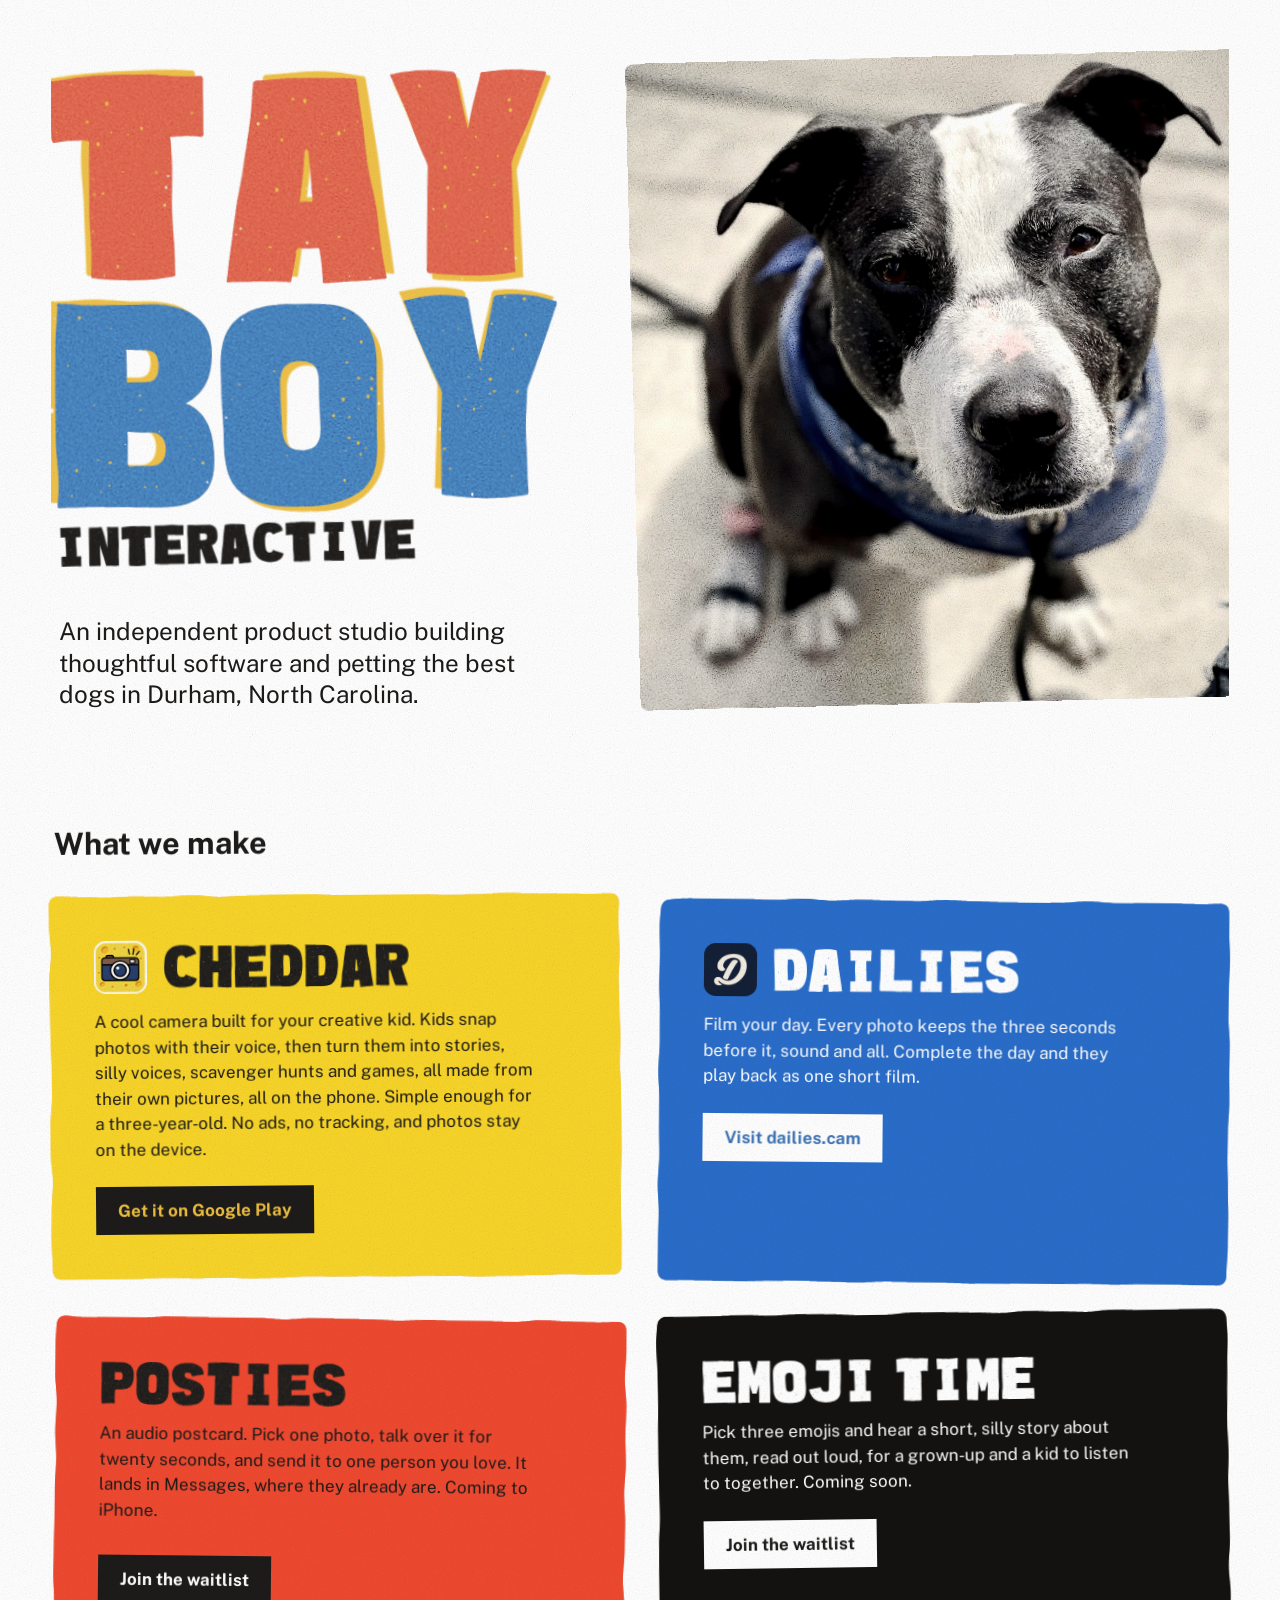
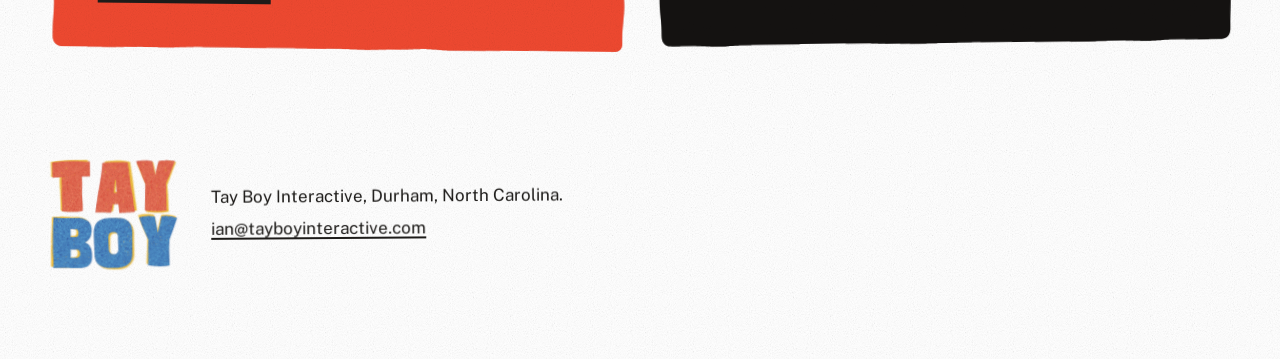
==== index.html @ b9207154 "Four matching blocks: the Cheddar mascot and the Emoji Time emojis and story come out Both pages. Ev" ====
<!doctype html>
<html lang="en">
<head>
<meta charset="utf-8">
<meta name="viewport" content="width=device-width, initial-scale=1, viewport-fit=cover">
<title>Tay Boy Interactive</title>
<meta name="description" content="An independent product studio building thoughtful software and petting the best dogs in Durham, North Carolina.">
<meta property="og:title" content="Tay Boy Interactive">
<meta property="og:description" content="An independent product studio building thoughtful software and petting the best dogs in Durham, North Carolina.">
<meta property="og:image" content="https://tayboyinteractive.com/assets/og.png">
<meta name="theme-color" content="#ffffff">
<link rel="icon" type="image/svg+xml" href="assets/favicon.svg">
<link rel="icon" type="image/png" sizes="32x32" href="assets/favicon-32.png">
<link rel="icon" type="image/png" sizes="64x64" href="assets/favicon-64.png">
<link rel="icon" type="image/png" sizes="192x192" href="assets/favicon-192.png">
<link rel="apple-touch-icon" sizes="180x180" href="assets/apple-touch-icon.png">
<link rel="preconnect" href="https://fonts.googleapis.com">
<link rel="preconnect" href="https://fonts.gstatic.com" crossorigin>
<link rel="stylesheet" href="https://fonts.googleapis.com/css2?family=Public+Sans:wght@400;700&display=swap">
<style>
  /* Layout: a proof board. The hand-cut stamp mark, Tay taped on big, and four pieces of work pinned up, each showing the real thing it makes.
     One text face. Ink on white paper with film grain. The only lines on the page are the ones a postcard really has. */
  :root {
    color-scheme: light;
    --paper: #ffffff;
    --ink: #1d1b19;
    --red: #de5b46;
    --blue: #3f74b5;
    --sun: #efbf3f;
    --body: "Public Sans", "Helvetica Neue", Arial, sans-serif;
    --gutter: clamp(16px, 4vw, 56px);
    --s1: 8px; --s2: 16px; --s3: 24px; --s4: 32px; --s5: 40px; --s6: 48px;
  }
  * { box-sizing: border-box; }
  html, body { margin: 0; }
  html { overflow-x: clip; }
  body {
    background: var(--paper); color: var(--ink);
    font-family: var(--body); font-size: 17px; line-height: 1.5;
    padding-block: 0; position: relative; overflow-x: clip;
  }
  /* film grain over everything */
  body::before {
    content: ""; position: absolute; inset: 0; pointer-events: none; z-index: 5;
    background-image: url("data:image/svg+xml;utf8,<svg xmlns='http://www.w3.org/2000/svg' width='320' height='320'><filter id='f'><feTurbulence type='fractalNoise' baseFrequency='0.95' numOctaves='2' seed='5' stitchTiles='stitch'/><feColorMatrix type='saturate' values='0'/><feComponentTransfer><feFuncR type='linear' slope='1.6' intercept='-0.3'/><feFuncG type='linear' slope='1.6' intercept='-0.3'/><feFuncB type='linear' slope='1.6' intercept='-0.3'/></feComponentTransfer></filter><rect width='100%25' height='100%25' filter='url(%23f)'/></svg>");
    background-size: 320px 320px; opacity: .15; mix-blend-mode: multiply;
    animation: grain 1.1s steps(1) infinite;
  }
  a { color: inherit; }
  h1, h2, h3, p { margin: 0; }
  h2, h3 { text-wrap: balance; }
  img, video { max-width: 100%; }
  .wrap { padding-inline: var(--gutter); max-width: 1440px; margin-inline: auto; }
  .sr-only { position: absolute; width: 1px; height: 1px; overflow: hidden; clip: rect(0 0 0 0); white-space: nowrap; }

  /* ---- the one button: flat, square, in the block's ink ---- */
  .btn {
    display: inline-flex; align-items: center; min-height: 48px; padding: 0 22px;
    font-weight: 700; font-size: 17px; line-height: 1.2; text-decoration: none;
    background: var(--ink); color: var(--paper); justify-self: start;
    transition: translate .18s cubic-bezier(.2, .8, .2, 1);
  }
  .btn:hover { translate: 0 -2px; }
  .btn:active { translate: 0 1px; }
  .btn:focus-visible { outline: 3px solid currentColor; outline-offset: 4px; }

  /* ---- hero: the mark, one sentence, one button, and Tay taped on big, run to the edge ---- */
  .hero { display: grid; overflow: clip; grid-template-columns: minmax(0, 1fr) minmax(0, 1.15fr); gap: clamp(32px, 5vw, 80px); align-items: end; padding-block: clamp(32px, 5vw, 72px) clamp(72px, 9vw, 140px); }
  .hero-left { display: grid; gap: clamp(var(--s4), 4vw, var(--s6)); min-width: 0; }
  .photo { margin: 0 calc(-1 * var(--gutter)) 0 0; aspect-ratio: 1; --rest: rotate(-1.4deg) translateY(-8px); transform: var(--rest); animation: photoIn .7s cubic-bezier(.2, .9, .25, 1) .55s both; position: relative; }
  .photo .swap { display: block; width: 100%; height: 100%; cursor: pointer; }
  .photo .swap:focus-visible { outline: 3px solid var(--blue); outline-offset: 6px; }
  /* film grade: a little less color, warmer, blacks lifted like a faded print, with its own heavier grain */
  .photo img { display: block; width: 100%; aspect-ratio: 1; height: auto; object-fit: cover; clip-path: url(#photo-clip); filter: saturate(.78) contrast(1.06) sepia(.18) brightness(1.03); }
  .photo::before, .photo::after { content: ""; position: absolute; inset: 0; pointer-events: none; clip-path: url(#photo-clip); }
  .photo::before { background: #f1d9bc; mix-blend-mode: screen; opacity: .14; }
  .photo::after {
    background-image: url("data:image/svg+xml;utf8,<svg xmlns='http://www.w3.org/2000/svg' width='220' height='220'><filter id='g'><feTurbulence type='fractalNoise' baseFrequency='0.8' numOctaves='3' seed='9' stitchTiles='stitch'/><feColorMatrix type='saturate' values='0'/><feComponentTransfer><feFuncR type='linear' slope='2.8' intercept='-0.9'/><feFuncG type='linear' slope='2.8' intercept='-0.9'/><feFuncB type='linear' slope='2.8' intercept='-0.9'/></feComponentTransfer></filter><rect width='100%25' height='100%25' filter='url(%23g)'/></svg>");
    background-size: 220px 220px; mix-blend-mode: overlay; opacity: .85; animation: videograin .5s steps(1) infinite;
  }
  @keyframes videograin {
    0% { background-position: 0 0; } 16% { background-position: -58px 31px; } 33% { background-position: 44px -67px; }
    50% { background-position: -23px 52px; } 66% { background-position: 71px 14px; } 83% { background-position: -39px -45px; } 100% { background-position: 0 0; }
  }
  .photo img { animation: flicker 6s ease-in-out infinite, weave 3.4s ease-in-out infinite; }
  @keyframes flicker {
    0%, 100% { filter: saturate(.78) contrast(1.06) sepia(.18) brightness(1.03); }
    30%      { filter: saturate(.78) contrast(1.06) sepia(.18) brightness(1.0); }
    55%      { filter: saturate(.78) contrast(1.06) sepia(.18) brightness(1.045); }
    80%      { filter: saturate(.78) contrast(1.06) sepia(.18) brightness(1.015); }
  }
  @keyframes weave { 0%, 100% { translate: 0 0; } 25% { translate: .6px -.4px; } 50% { translate: -.5px .5px; } 75% { translate: .3px .6px; } }
  /* pasted-up, not gridded: each piece sits at its own slight angle and offset, like a proof taped to a board */
  .brand { display: grid; gap: var(--s1); width: min(100%, 560px); max-width: 100%; font-size: 0; transform: rotate(-0.8deg); transform-origin: left bottom; }
  .mark { display: block; width: 100%; }
  .mark svg { display: block; width: 100%; height: auto; overflow: visible; }
  .mark .ink .tay use { fill: var(--red); }
  .mark .ink .boy use { fill: var(--blue); }
  .mark .ghost use { fill: var(--sun); }
  .mark .ghost { mix-blend-mode: multiply; opacity: .95; }
  /* 35mm grain, printed into the ink: a pattern-filled copy of the letters blended over them */
  .mark .grain use, .sub .grain path, .glyphs .grain path, .block-bg .grain { fill: url(#grain35); }
  .mark .grain, .sub .grain, .glyphs .grain, .block-bg .grain { mix-blend-mode: overlay; opacity: .7; pointer-events: none; }
  .hero-copy { display: grid; gap: var(--s3); padding-left: var(--s1); }
  .sub { width: 70%; margin-top: 6px; transform: rotate(-0.6deg) translateX(4px); transform-origin: left center; }
  .sub svg { display: block; width: 100%; height: auto; overflow: visible; fill: var(--ink); }
  .tagline { font-size: clamp(20px, 1.9vw, 27px); font-weight: 400; line-height: 1.3; max-width: 36ch; color: var(--ink); }

  /* ---- motion: one authored moment, the page gets stamped. Yellow hits first, ink lands on top, then the photo is taped on, then the work goes up. ---- */
  .blk { transform-box: fill-box; transform-origin: center; animation: stamp .42s cubic-bezier(.2, .9, .25, 1) both; animation-delay: calc(140ms + var(--i) * 75ms); transition: translate .45s cubic-bezier(.2, .8, .2, 1), rotate .45s cubic-bezier(.2, .8, .2, 1); }
  .ghost .blk { animation-delay: calc(40ms + var(--i) * 75ms); }
  .sub .blk { animation-delay: 560ms; }   /* INTERACTIVE lands as one piece, right after BOY */
  .glyphs .blk { animation-delay: calc(1.05s + var(--j) * 55ms); }   /* the product names, letter by letter, as each block lands */
  @keyframes stamp {
    from { opacity: 0; transform: scale(1.3); }
    55%  { opacity: 1; transform: scale(.955); }
    to   { opacity: 1; transform: none; }
  }
  .mark { cursor: pointer; }
  @keyframes photoIn {
    from { opacity: 0; transform: rotate(-7deg) translateY(-44px); }
    to   { opacity: 1; transform: var(--rest); }
  }
  @keyframes stampIn {
    from { opacity: 0; transform: var(--rest) scale(1.06); }
    60%  { opacity: 1; transform: var(--rest) scale(.988); }
    to   { opacity: 1; transform: var(--rest); }
  }
  .product { animation: stampIn .5s cubic-bezier(.2, .9, .25, 1) .95s both; }
  .product.dailies { animation-delay: 1.1s; }
  .product.posties { animation-delay: 1.25s; }
  .product.emoji { animation-delay: 1.4s; }
  @keyframes grain {
    0% { background-position: 0 0; } 20% { background-position: -34px 18px; } 40% { background-position: 22px -40px; }
    60% { background-position: -12px 30px; } 80% { background-position: 40px 8px; } 100% { background-position: 0 0; }
  }
  @media (prefers-reduced-motion: reduce) {
    .blk, .photo, .product { animation: none !important; }
    body::before, .photo::after, .photo img { animation: none !important; }
  }

  /* ---- the work: four pieces, each a different thing pinned to the board ---- */
  .section-title { font-size: clamp(22px, 2.4vw, 32px); font-weight: 700; line-height: 1.2; margin: 0 0 var(--s4) 3px; transform: rotate(-0.4deg); transform-origin: left center; }
  .products { display: grid; grid-template-columns: 1fr 1fr; gap: clamp(var(--s4), 3vw, var(--s6)); }
  .product { padding: clamp(28px, 3.4vw, 48px); display: grid; gap: var(--s3); align-content: start; min-width: 0; position: relative; isolation: isolate; border-radius: 10px; }
  .product { transform: var(--rest); transition: translate .4s cubic-bezier(.2, .8, .2, 1), rotate .4s cubic-bezier(.2, .8, .2, 1); }
  .product.cheddar { background: var(--sun); color: var(--ink); --rest: rotate(-0.5deg); }
  .product.dailies { background: var(--blue); color: var(--paper); --rest: rotate(0.5deg) translateY(6px); }
  .product.posties { background: var(--red); color: var(--ink); --rest: rotate(0.6deg) translateY(4px) translateX(4px); }   /* ink on the red: 4.65:1; white was 3.69:1 and failed AA */
  .product.emoji { background: var(--ink); color: var(--paper); --rest: rotate(-0.8deg) translateY(-2px); }
  .product.cut { background: transparent; border-radius: 0; }
  .product .block-bg { position: absolute; inset: 0; width: 100%; height: 100%; z-index: -1; overflow: visible; }
  .product.cheddar .block-bg path { fill: var(--sun); }
  .product.dailies .block-bg path { fill: var(--blue); }
  .product.posties .block-bg path { fill: var(--red); }
  .product.emoji .block-bg path { fill: var(--ink); }
  .product.emoji .block-bg .grain { opacity: .45; }
  .product .copy { display: grid; gap: var(--s2); min-width: 0; align-content: start; }
  .product p { max-width: 44ch; }
  .product .btn { margin-top: var(--s1); }
  .product.cheddar .btn { background: var(--ink); color: var(--sun); }
  .product.dailies .btn { background: var(--paper); color: var(--blue); }
  .product.posties .btn { background: var(--ink); color: var(--paper); }
  .product.emoji .btn { background: var(--paper); color: var(--ink); }
  .product { cursor: pointer; }
  .product .btn::after { content: ""; position: absolute; inset: 0; }   /* the whole block is the link */

  /* product names, cut in the same hand as the mark */
  .name { display: flex; align-items: center; gap: var(--s2); min-width: 0; }
  .app-icon { width: clamp(44px, 4.2vw, 56px); height: auto; aspect-ratio: 1; border-radius: 22%; flex: none; display: block; }
  .cut-name { display: block; min-width: 0; }
  .glyphs { display: block; }
  .glyphs svg { display: block; height: clamp(34px, 3.5vw, 50px); width: auto; max-width: 100%; overflow: visible; fill: currentColor; }


  /* ---- footer: the mark comes back, small, and signs off ---- */
  footer { display: grid; grid-template-columns: auto minmax(0, 1fr); gap: var(--s4); align-items: center; padding-block: clamp(72px, 9vw, 140px) clamp(56px, 7vw, 96px); transform: rotate(-0.4deg); transform-origin: left center; }
  .again { width: clamp(96px, 10vw, 132px); display: block; }
  .again svg { display: block; width: 100%; height: auto; overflow: visible; }
  .again .ink .tay use { fill: var(--red); } .again .ink .boy use { fill: var(--blue); } .again .ghost use { fill: var(--sun); } .again .ghost { mix-blend-mode: multiply; }
  .again .grain use { fill: url(#grain35); } .again .grain { mix-blend-mode: overlay; opacity: .7; }
  .again .blk { animation: none; }
  .signoff { display: grid; gap: 6px; font-size: 17px; }
  .signoff a { text-decoration-thickness: 2px; text-underline-offset: .2em; }
  .signoff a:hover { text-decoration-thickness: 3px; }

  @media (max-width: 700px) {
    .hero { grid-template-columns: 1fr; align-items: start; gap: var(--s5); padding-bottom: var(--s6); }
    .brand { width: min(100%, 520px); }
    .photo { margin: 0 calc(-1 * var(--gutter)); max-width: none; --rest: rotate(-1deg); }
    .products { grid-template-columns: 1fr; }
    .product { padding: var(--s3); }
    .product.dailies { --rest: rotate(0.5deg) translateY(2px); }
    .product.posties { --rest: rotate(0.6deg) translateY(2px); }
    .product.emoji { --rest: rotate(-0.8deg); }
    .glyphs svg { height: 32px; }
    footer { grid-template-columns: 1fr; gap: var(--s3); }
  }
</style>
</head>
<body>
<svg width="0" height="0" style="position:absolute" aria-hidden="true" id="glyph-defs">
  <path id="measure" fill-rule="evenodd" d="M9.38 0.75C10.24 0.68 11.11 0.67 11.98 0.63C12.85 0.59 13.72 0.54 14.59 0.5C15.46 0.46 16.34 0.42 17.2 0.37C18.07 0.33 18.94 0.29 19.8 0.26C20.67 0.22 21.53 0.19 22.39 0.16C23.25 0.13 24.1 0.11 24.95 0.09C25.8 0.07 26.64 0.06 27.48 0.05C28.32 0.04 29.15 0.05 29.98 0.04C30.82 0.04 31.65 0.03 32.48 0.02C33.31 0.01 34.14 0 34.97 -0.01C35.8 -0.03 36.63 -0.04 37.46 -0.06C38.29 -0.08 39.12 -0.09 39.95 -0.11C40.78 -0.13 41.61 -0.15 42.44 -0.17C43.27 -0.19 44.1 -0.21 44.93 -0.23C45.76 -0.25 46.59 -0.27 47.42 -0.29C48.25 -0.3 49.08 -0.32 49.91 -0.34C50.74 -0.35 51.57 -0.36 52.4 -0.37C53.23 -0.39 54.06 -0.39 54.89 -0.4C55.73 -0.4 56.56 -0.4 57.39 -0.41C58.22 -0.41 59.05 -0.41 59.87 -0.42C60.7 -0.43 61.52 -0.45 62.34 -0.46C63.15 -0.48 63.97 -0.5 64.78 -0.52C65.59 -0.54 66.4 -0.56 67.21 -0.59C68.02 -0.61 68.83 -0.64 69.64 -0.66C70.45 -0.69 71.25 -0.71 72.06 -0.74C72.87 -0.77 73.68 -0.79 74.49 -0.82C75.3 -0.84 76.11 -0.87 76.92 -0.89C77.73 -0.91 78.54 -0.93 79.36 -0.94C80.18 -0.96 81 -0.98 81.82 -0.99C82.64 -1 83.47 -1 84.3 -1.01C85.13 -1.01 85.96 -1.01 86.8 -1C87.64 -0.99 88.47 -0.97 89.31 -0.94C90.15 -0.92 90.99 -0.89 91.83 -0.86C92.67 -0.83 93.52 -0.79 94.36 -0.75C95.2 -0.71 96.05 -0.66 96.89 -0.62C97.74 -0.57 98.58 -0.53 99.43 -0.48C100.27 -0.44 101.12 -0.39 101.96 -0.35C102.8 -0.3 103.65 -0.26 104.49 -0.22C105.33 -0.18 106.18 -0.14 107.02 -0.11C107.86 -0.07 108.7 -0.04 109.54 -0.02C110.38 0 111.22 0.02 112.05 0.03C112.89 0.04 113.72 0.04 114.56 0.04C115.39 0.05 116.24 0.05 117.08 0.05C117.93 0.05 118.78 0.06 119.64 0.06C120.49 0.07 121.35 0.08 122.21 0.08C123.08 0.09 123.94 0.1 124.81 0.11C125.67 0.11 126.54 0.12 127.41 0.13C128.28 0.14 129.15 0.15 130.01 0.16C130.88 0.16 131.75 0.17 132.62 0.18C133.48 0.19 134.35 0.19 135.21 0.2C136.07 0.21 136.93 0.21 137.78 0.22C138.64 0.22 139.49 0.23 140.33 0.23C141.18 0.23 142.02 0.24 142.86 0.24C143.69 0.24 144.52 0.24 145.36 0.23C146.2 0.22 147.04 0.21 147.88 0.2C148.72 0.19 149.56 0.18 150.4 0.16C151.24 0.15 152.09 0.13 152.93 0.11C153.77 0.09 154.62 0.07 155.47 0.05C156.31 0.03 157.16 0 158 -0.02C158.85 -0.04 159.69 -0.06 160.54 -0.08C161.39 -0.1 162.23 -0.12 163.07 -0.14C163.92 -0.16 164.76 -0.17 165.6 -0.19C166.45 -0.2 167.29 -0.22 168.13 -0.23C168.97 -0.24 169.8 -0.25 170.64 -0.25C171.47 -0.25 172.31 -0.26 173.14 -0.25C173.97 -0.24 174.8 -0.23 175.62 -0.22C176.45 -0.2 177.27 -0.18 178.1 -0.16C178.92 -0.13 179.74 -0.11 180.56 -0.08C181.38 -0.05 182.2 -0.01 183.02 0.02C183.83 0.06 184.65 0.09 185.47 0.13C186.29 0.16 187.1 0.2 187.92 0.24C188.74 0.27 189.56 0.31 190.37 0.34C191.19 0.37 192.01 0.4 192.83 0.43C193.65 0.46 194.48 0.48 195.3 0.5C196.12 0.53 196.95 0.54 197.78 0.55C198.61 0.57 199.44 0.57 200.27 0.57C201.1 0.58 201.93 0.57 202.75 0.58C203.57 0.58 204.38 0.59 205.19 0.59C206 0.6 206.8 0.61 207.6 0.61C208.4 0.62 209.2 0.63 209.99 0.64C210.78 0.65 211.58 0.66 212.37 0.67C213.16 0.68 213.95 0.69 214.74 0.7C215.53 0.71 216.32 0.72 217.11 0.73C217.9 0.74 218.69 0.75 219.49 0.76C220.29 0.77 221.09 0.78 221.89 0.78C222.7 0.79 223.5 0.8 224.32 0.8C225.13 0.81 225.95 0.81 226.78 0.81C227.61 0.81 228.44 0.81 229.28 0.81C230.12 0.8 230.97 0.79 231.83 0.77C232.68 0.76 233.54 0.73 234.41 0.71C235.27 0.68 236.14 0.66 237.01 0.63C237.89 0.6 238.76 0.56 239.64 0.53C240.52 0.49 241.39 0.46 242.27 0.42C243.15 0.39 244.03 0.35 244.91 0.32C245.79 0.28 246.66 0.25 247.54 0.22C248.41 0.19 249.28 0.15 250.15 0.13C251.02 0.1 251.88 0.08 252.74 0.06C253.6 0.04 254.45 0.02 255.3 0.01C256.14 0 256.98 0 257.81 0C258.64 -0.01 259.46 -0.01 260.28 -0.01C261.09 -0.02 261.89 -0.03 262.69 -0.05C263.49 -0.06 264.28 -0.08 265.06 -0.1C265.85 -0.12 266.63 -0.14 267.41 -0.16C268.18 -0.18 268.96 -0.2 269.73 -0.22C270.51 -0.25 271.28 -0.27 272.05 -0.29C272.83 -0.32 273.6 -0.34 274.38 -0.36C275.15 -0.38 275.93 -0.41 276.72 -0.42C277.5 -0.44 278.29 -0.46 279.08 -0.48C279.88 -0.49 280.68 -0.5 281.49 -0.51C282.3 -0.52 283.11 -0.53 283.94 -0.53C284.77 -0.53 285.6 -0.53 286.45 -0.53C287.29 -0.52 288.14 -0.51 289 -0.5C289.85 -0.49 290.71 -0.48 291.58 -0.46C292.44 -0.45 293.31 -0.43 294.18 -0.41C295.05 -0.39 295.93 -0.37 296.8 -0.35C297.68 -0.33 298.55 -0.31 299.43 -0.29C300.31 -0.27 301.18 -0.25 302.06 -0.23C302.93 -0.21 303.81 -0.19 304.68 -0.17C305.55 -0.15 306.42 -0.13 307.29 -0.12C308.15 -0.1 309.01 -0.09 309.87 -0.08C310.72 -0.06 311.57 -0.06 312.42 -0.05C313.26 -0.05 314.09 -0.04 314.93 -0.05C315.77 -0.05 316.61 -0.06 317.46 -0.07C318.31 -0.08 319.17 -0.1 320.03 -0.12C320.89 -0.14 321.76 -0.16 322.62 -0.19C323.49 -0.21 324.37 -0.24 325.24 -0.27C326.11 -0.3 326.99 -0.33 327.86 -0.37C328.74 -0.4 329.62 -0.43 330.49 -0.46C331.37 -0.49 332.25 -0.53 333.12 -0.55C333.99 -0.58 334.87 -0.61 335.73 -0.64C336.6 -0.66 337.47 -0.69 338.33 -0.71C339.19 -0.73 340.04 -0.74 340.89 -0.75C341.74 -0.76 342.58 -0.77 343.42 -0.77C344.25 -0.78 345.08 -0.77 345.9 -0.77C346.72 -0.76 347.53 -0.75 348.33 -0.74C349.14 -0.72 349.94 -0.71 350.73 -0.69C351.52 -0.67 352.31 -0.65 353.1 -0.63C353.88 -0.61 354.66 -0.59 355.44 -0.56C356.23 -0.54 357 -0.52 357.78 -0.49C358.56 -0.47 359.34 -0.44 360.12 -0.42C360.91 -0.4 361.69 -0.37 362.48 -0.35C363.26 -0.33 364.05 -0.31 364.85 -0.3C365.64 -0.28 366.44 -0.27 367.25 -0.25C368.06 -0.24 368.87 -0.23 369.7 -0.23C370.52 -0.22 371.36 -0.23 372.18 -0.22C373.01 -0.22 373.84 -0.21 374.66 -0.19C375.49 -0.18 376.31 -0.16 377.13 -0.14C377.95 -0.12 378.76 -0.09 379.58 -0.07C380.4 -0.04 381.21 -0.01 382.02 0.02C382.83 0.05 383.65 0.08 384.46 0.12C385.27 0.15 386.08 0.18 386.89 0.21C387.71 0.25 388.52 0.28 389.33 0.31C390.15 0.34 390.96 0.37 391.78 0.39C392.59 0.42 393.41 0.44 394.23 0.46C395.05 0.48 395.88 0.49 396.7 0.5C397.53 0.51 398.36 0.52 399.19 0.52C400.02 0.52 400.86 0.52 401.69 0.52C402.53 0.52 403.36 0.52 404.19 0.52C405.03 0.52 405.86 0.52 406.7 0.52C407.53 0.52 408.37 0.52 409.2 0.52C410.04 0.52 410.88 0.52 411.71 0.53C412.55 0.53 413.38 0.53 414.22 0.53C415.05 0.53 415.89 0.53 416.72 0.53C417.56 0.53 418.4 0.53 419.23 0.53C420.07 0.53 420.9 0.53 421.74 0.53C422.57 0.53 423.4 0.53 424.24 0.53C425.07 0.53 425.91 0.53 426.74 0.53C427.58 0.54 428.4 0.53 429.25 0.54C430.09 0.54 430.95 0.55 431.81 0.56C432.67 0.57 433.54 0.58 434.41 0.6C435.29 0.61 436.17 0.63 437.06 0.65C437.94 0.67 438.83 0.69 439.72 0.71C440.61 0.73 441.51 0.76 442.4 0.78C443.29 0.8 444.19 0.82 445.08 0.85C445.97 0.87 446.87 0.89 447.75 0.91C448.64 0.93 449.53 0.95 450.4 0.96C451.28 0.98 452.16 1 453.02 1.01C453.89 1.02 454.75 1.03 455.6 1.04C456.45 1.04 457.29 1.05 458.12 1.05C458.95 1.04 459.77 1.02 460.58 1C461.39 0.97 462.18 0.93 462.97 0.88C463.76 0.83 464.54 0.77 465.32 0.71C466.1 0.64 466.87 0.57 467.63 0.5C468.4 0.42 469.16 0.34 469.92 0.26C470.68 0.18 471.44 0.1 472.2 0.01C472.97 -0.07 473.73 -0.15 474.49 -0.22C475.26 -0.3 476.02 -0.38 476.8 -0.44C477.57 -0.51 478.35 -0.57 479.14 -0.62C479.92 -0.68 480.71 -0.72 481.52 -0.76C482.32 -0.79 483.14 -0.81 483.96 -0.82C484.79 -0.83 485.62 -0.82 486.47 -0.83C487.31 -0.83 488.16 -0.83 489.02 -0.84C489.88 -0.84 490.74 -0.85 491.61 -0.85C492.47 -0.86 493.35 -0.87 494.22 -0.87C495.1 -0.88 495.98 -0.89 496.85 -0.9C497.73 -0.91 498.61 -0.91 499.5 -0.92C500.38 -0.93 501.26 -0.94 502.14 -0.95C503.02 -0.96 503.9 -0.97 504.77 -0.97C505.65 -0.98 506.52 -0.99 507.39 -0.99C508.25 -1 509.12 -1.01 509.98 -1.01C510.83 -1.02 511.69 -1.02 512.53 -1.02C513.38 -1.02 514.21 -1.03 515.04 -1.02C515.87 -1.01 516.69 -1 517.51 -0.98C518.32 -0.95 519.13 -0.92 519.93 -0.88C520.73 -0.84 521.53 -0.8 522.33 -0.75C523.12 -0.7 523.91 -0.64 524.7 -0.58C525.48 -0.53 526.27 -0.46 527.05 -0.4C527.84 -0.34 528.62 -0.28 529.41 -0.22C530.19 -0.16 530.98 -0.1 531.77 -0.04C532.55 0.02 533.34 0.07 534.14 0.12C534.93 0.17 535.73 0.22 536.53 0.25C537.34 0.29 538.14 0.32 538.96 0.35C539.77 0.37 540.6 0.38 541.43 0.39C542.25 0.4 543.09 0.39 543.93 0.39C544.76 0.4 545.6 0.4 546.44 0.41C547.28 0.42 548.12 0.43 548.96 0.44C549.8 0.45 550.64 0.46 551.48 0.47C552.32 0.48 553.17 0.49 554.01 0.51C554.85 0.52 555.7 0.53 556.54 0.55C557.38 0.56 558.23 0.57 559.07 0.59C559.91 0.6 560.75 0.61 561.6 0.62C562.44 0.64 563.28 0.65 564.12 0.66C564.96 0.67 565.8 0.67 566.64 0.68C567.47 0.69 568.31 0.69 569.15 0.69C569.98 0.7 570.81 0.7 571.65 0.69C572.49 0.68 573.34 0.66 574.19 0.63C575.04 0.59 575.9 0.55 576.76 0.5C577.62 0.45 578.49 0.39 579.36 0.32C580.23 0.26 581.11 0.19 581.98 0.12C582.86 0.04 583.73 -0.03 584.61 -0.11C585.49 -0.19 586.37 -0.27 587.24 -0.34C588.12 -0.42 589 -0.49 589.87 -0.56C590.75 -0.63 591.62 -0.7 592.49 -0.76C593.35 -0.82 594.22 -0.88 595.08 -0.92C595.94 -0.97 596.79 -1.01 597.64 -1.03C598.49 -1.05 599.33 -1.07 600.16 -1.07C601 -1.07 601.82 -1.06 602.65 -1.05C603.47 -1.03 604.29 -1.01 605.1 -0.98C605.92 -0.95 606.73 -0.91 607.53 -0.87C608.34 -0.84 609.14 -0.79 609.95 -0.74C610.75 -0.7 611.55 -0.65 612.35 -0.6C613.15 -0.54 613.95 -0.49 614.75 -0.44C615.55 -0.39 616.35 -0.34 617.15 -0.29C617.95 -0.24 618.75 -0.19 619.55 -0.15C620.36 -0.1 621.17 -0.06 621.98 -0.03C622.79 0.01 623.6 0.04 624.42 0.06C625.24 0.09 626.06 0.1 626.89 0.11C627.71 0.12 628.55 0.12 629.38 0.12C630.21 0.12 631.03 0.12 631.86 0.13C632.68 0.13 633.51 0.14 634.33 0.15C635.15 0.15 635.96 0.16 636.78 0.17C637.6 0.18 638.41 0.19 639.23 0.2C640.04 0.21 640.86 0.22 641.67 0.22C642.49 0.23 643.3 0.24 644.11 0.25C644.93 0.26 645.74 0.27 646.56 0.28C647.37 0.29 648.19 0.3 649.01 0.31C649.83 0.31 650.65 0.32 651.47 0.33C652.29 0.33 653.12 0.34 653.95 0.34C654.77 0.34 655.6 0.35 656.44 0.34C657.27 0.34 658.11 0.33 658.95 0.32C659.79 0.31 660.63 0.29 661.48 0.27C662.32 0.24 663.17 0.22 664.02 0.19C664.87 0.16 665.72 0.12 666.57 0.09C667.42 0.05 668.28 0.02 669.13 -0.02C669.98 -0.06 670.84 -0.1 671.69 -0.14C672.54 -0.17 673.4 -0.21 674.25 -0.25C675.1 -0.28 675.95 -0.32 676.8 -0.35C677.65 -0.38 678.5 -0.41 679.35 -0.43C680.19 -0.46 681.04 -0.48 681.88 -0.5C682.72 -0.51 683.56 -0.52 684.39 -0.53C685.23 -0.53 686.06 -0.53 686.9 -0.52C687.74 -0.52 688.59 -0.51 689.44 -0.5C690.29 -0.5 691.15 -0.48 692.01 -0.47C692.87 -0.46 693.73 -0.44 694.6 -0.43C695.46 -0.41 696.33 -0.4 697.2 -0.38C698.07 -0.36 698.94 -0.34 699.81 -0.33C700.68 -0.31 701.55 -0.29 702.42 -0.27C703.29 -0.26 704.16 -0.24 705.02 -0.22C705.89 -0.21 706.75 -0.19 707.61 -0.18C708.47 -0.17 709.33 -0.15 710.18 -0.15C711.03 -0.14 711.88 -0.13 712.72 -0.12C713.57 -0.12 714.4 -0.12 715.23 -0.12C716.07 -0.12 716.9 -0.14 717.73 -0.13C718.56 -0.11 719.39 -0.14 720.21 -0.05C721.03 0.05 721.87 0.18 722.64 0.44C723.42 0.7 724.2 1.04 724.86 1.51C725.52 1.98 726.13 2.6 726.59 3.27C727.06 3.94 727.4 4.74 727.65 5.53C727.9 6.33 728.02 7.19 728.11 8.04C728.19 8.89 728.15 9.75 728.15 10.62C728.15 11.48 728.11 12.34 728.09 13.21C728.07 14.07 728.05 14.94 728.03 15.8C728.01 16.67 727.99 17.53 727.97 18.39C727.95 19.26 727.93 20.12 727.92 20.98C727.9 21.83 727.88 22.69 727.87 23.54C727.86 24.4 727.85 25.25 727.84 26.09C727.83 26.93 727.83 27.78 727.83 28.61C727.83 29.45 727.83 30.28 727.83 31.1C727.82 31.93 727.82 32.76 727.82 33.58C727.81 34.41 727.81 35.23 727.8 36.05C727.8 36.87 727.79 37.69 727.78 38.5C727.78 39.32 727.77 40.14 727.76 40.95C727.76 41.77 727.75 42.58 727.74 43.4C727.73 44.22 727.73 45.03 727.72 45.85C727.71 46.66 727.71 47.48 727.7 48.3C727.69 49.12 727.69 49.93 727.68 50.76C727.68 51.58 727.67 52.4 727.67 53.22C727.67 54.05 727.66 54.87 727.66 55.7C727.66 56.53 727.66 57.37 727.66 58.2C727.66 59.04 727.67 59.88 727.67 60.72C727.68 61.56 727.69 62.41 727.7 63.25C727.71 64.1 727.72 64.95 727.73 65.8C727.74 66.65 727.75 67.5 727.77 68.35C727.78 69.21 727.79 70.06 727.81 70.91C727.82 71.77 727.83 72.62 727.85 73.48C727.86 74.33 727.87 75.18 727.89 76.03C727.9 76.89 727.91 77.74 727.92 78.59C727.93 79.44 727.94 80.28 727.95 81.13C727.96 81.98 727.97 82.82 727.97 83.66C727.97 84.5 727.98 85.33 727.98 86.17C727.98 87 727.97 87.83 727.97 88.67C727.96 89.5 727.95 90.33 727.94 91.16C727.93 91.99 727.92 92.82 727.9 93.64C727.89 94.47 727.87 95.3 727.86 96.13C727.84 96.95 727.82 97.78 727.8 98.61C727.78 99.44 727.76 100.26 727.74 101.09C727.72 101.92 727.7 102.74 727.69 103.57C727.67 104.4 727.65 105.22 727.63 106.05C727.62 106.88 727.6 107.71 727.59 108.54C727.58 109.37 727.56 110.19 727.56 111.02C727.55 111.86 727.54 112.69 727.54 113.52C727.53 114.35 727.54 115.18 727.54 116.02C727.54 116.85 727.54 117.68 727.54 118.51C727.55 119.33 727.55 120.16 727.56 120.99C727.56 121.82 727.57 122.64 727.58 123.47C727.58 124.29 727.59 125.12 727.6 125.94C727.6 126.76 727.61 127.59 727.62 128.41C727.63 129.23 727.64 130.06 727.64 130.88C727.65 131.71 727.66 132.53 727.67 133.35C727.67 134.18 727.68 135 727.68 135.83C727.69 136.66 727.7 137.48 727.7 138.31C727.7 139.14 727.71 139.97 727.71 140.8C727.71 141.63 727.71 142.46 727.71 143.29C727.71 144.12 727.71 144.95 727.71 145.78C727.71 146.6 727.71 147.42 727.71 148.24C727.7 149.06 727.7 149.88 727.7 150.69C727.7 151.5 727.69 152.31 727.69 153.12C727.69 153.94 727.69 154.74 727.68 155.55C727.68 156.36 727.68 157.17 727.67 157.98C727.67 158.79 727.67 159.59 727.66 160.4C727.66 161.21 727.66 162.02 727.66 162.84C727.65 163.65 727.65 164.46 727.65 165.28C727.65 166.1 727.64 166.92 727.64 167.74C727.64 168.56 727.64 169.39 727.64 170.22C727.64 171.05 727.64 171.88 727.65 172.72C727.65 173.55 727.66 174.37 727.68 175.2C727.69 176.03 727.71 176.86 727.73 177.68C727.75 178.51 727.77 179.33 727.79 180.15C727.82 180.97 727.84 181.8 727.87 182.62C727.9 183.44 727.93 184.26 727.95 185.08C727.98 185.91 728.01 186.73 728.04 187.55C728.06 188.37 728.09 189.19 728.11 190.02C728.14 190.84 728.16 191.66 728.18 192.49C728.2 193.31 728.22 194.14 728.23 194.96C728.25 195.79 728.26 196.62 728.27 197.45C728.27 198.28 728.28 199.11 728.28 199.95C728.27 200.78 728.27 201.62 728.26 202.46C728.26 203.31 728.25 204.15 728.24 205C728.23 205.85 728.22 206.7 728.21 207.55C728.2 208.41 728.19 209.26 728.17 210.12C728.16 210.97 728.15 211.83 728.13 212.69C728.12 213.55 728.1 214.41 728.09 215.26C728.08 216.12 728.06 216.98 728.05 217.83C728.04 218.69 728.02 219.55 728.01 220.4C728 221.25 727.99 222.1 727.98 222.95C727.97 223.8 727.96 224.65 727.96 225.49C727.95 226.33 727.95 227.17 727.95 228C727.95 228.84 727.95 229.67 727.94 230.51C727.93 231.34 727.91 232.18 727.89 233.01C727.87 233.85 727.85 234.69 727.82 235.53C727.8 236.36 727.76 237.2 727.73 238.04C727.7 238.88 727.67 239.72 727.63 240.56C727.59 241.4 727.56 242.24 727.52 243.08C727.48 243.92 727.45 244.76 727.41 245.6C727.38 246.43 727.34 247.27 727.31 248.11C727.28 248.95 727.25 249.79 727.22 250.63C727.2 251.47 727.18 252.3 727.16 253.14C727.14 253.98 727.13 254.81 727.12 255.65C727.11 256.48 727.11 257.32 727.12 258.14C727.13 258.97 727.15 259.79 727.18 260.61C727.21 261.42 727.26 262.23 727.3 263.03C727.35 263.84 727.41 264.64 727.47 265.43C727.54 266.23 727.61 267.02 727.68 267.82C727.75 268.61 727.82 269.4 727.9 270.19C727.97 270.98 728.05 271.76 728.12 272.55C728.2 273.34 728.27 274.13 728.34 274.93C728.41 275.72 728.48 276.51 728.54 277.31C728.59 278.11 728.65 278.91 728.69 279.72C728.74 280.53 728.77 281.34 728.8 282.16C728.82 282.98 728.84 283.8 728.84 284.64C728.84 285.47 728.83 286.3 728.82 287.14C728.8 287.98 728.78 288.82 728.75 289.66C728.72 290.51 728.69 291.35 728.65 292.2C728.61 293.04 728.57 293.89 728.52 294.74C728.48 295.59 728.43 296.44 728.38 297.29C728.33 298.14 728.28 298.99 728.23 299.84C728.18 300.69 728.13 301.54 728.08 302.39C728.04 303.24 727.99 304.09 727.95 304.93C727.91 305.78 727.87 306.63 727.83 307.47C727.8 308.32 727.77 309.16 727.75 310C727.72 310.84 727.71 311.68 727.7 312.52C727.69 313.35 727.69 314.18 727.69 315.02C727.69 315.86 727.69 316.71 727.7 317.56C727.7 318.41 727.7 319.26 727.7 320.12C727.71 320.98 727.71 321.84 727.71 322.7C727.72 323.56 727.72 324.43 727.72 325.3C727.73 326.16 727.73 327.03 727.73 327.9C727.74 328.77 727.74 329.64 727.75 330.51C727.75 331.37 727.75 332.24 727.76 333.11C727.76 333.97 727.76 334.84 727.77 335.7C727.77 336.55 727.77 337.41 727.78 338.27C727.78 339.12 727.78 339.97 727.78 340.81C727.78 341.65 727.78 342.49 727.78 343.33C727.78 344.16 727.79 345 727.79 345.83C727.8 346.67 727.8 347.51 727.81 348.36C727.82 349.2 727.83 350.04 727.84 350.89C727.85 351.74 727.87 352.58 727.88 353.43C727.89 354.28 727.91 355.13 727.92 355.98C727.94 356.83 727.95 357.68 727.96 358.53C727.98 359.38 727.99 360.23 728.01 361.07C728.02 361.92 728.03 362.77 728.05 363.62C728.06 364.46 728.07 365.31 728.08 366.15C728.09 367 728.1 367.84 728.1 368.68C728.11 369.52 728.11 370.36 728.11 371.19C728.12 372.03 728.11 372.86 728.12 373.69C728.12 374.52 728.12 375.34 728.13 376.16C728.13 376.98 728.14 377.8 728.15 378.61C728.16 379.42 728.17 380.24 728.18 381.05C728.19 381.86 728.2 382.66 728.21 383.47C728.22 384.28 728.23 385.09 728.24 385.89C728.25 386.7 728.27 387.51 728.28 388.31C728.29 389.12 728.3 389.93 728.31 390.74C728.32 391.55 728.33 392.36 728.34 393.18C728.35 393.99 728.35 394.8 728.36 395.62C728.36 396.44 728.37 397.27 728.37 398.09C728.38 398.92 728.38 399.75 728.38 400.58C728.38 401.42 728.38 402.25 728.38 403.09C728.38 403.92 728.38 404.76 728.38 405.59C728.39 406.43 728.39 407.26 728.39 408.1C728.39 408.94 728.4 409.77 728.4 410.61C728.4 411.45 728.41 412.29 728.41 413.12C728.41 413.96 728.42 414.8 728.42 415.64C728.42 416.47 728.43 417.31 728.43 418.15C728.43 418.99 728.44 419.82 728.44 420.66C728.44 421.5 728.44 422.33 728.45 423.17C728.45 424 728.45 424.84 728.45 425.67C728.45 426.51 728.45 427.34 728.45 428.18C728.45 429.01 728.45 429.84 728.45 430.66C728.44 431.49 728.43 432.3 728.42 433.11C728.41 433.92 728.39 434.73 728.37 435.53C728.36 436.33 728.34 437.13 728.32 437.93C728.3 438.73 728.27 439.52 728.25 440.31C728.23 441.1 728.2 441.9 728.18 442.69C728.16 443.48 728.13 444.27 728.11 445.06C728.09 445.86 728.07 446.65 728.05 447.45C728.03 448.24 728.01 449.04 727.99 449.85C727.98 450.65 727.96 451.46 727.95 452.27C727.94 453.08 727.93 453.9 727.92 454.73C727.92 455.55 727.92 456.38 727.92 457.22C727.92 458.05 727.91 458.89 727.91 459.73C727.9 460.57 727.9 461.41 727.89 462.25C727.88 463.09 727.87 463.94 727.86 464.78C727.85 465.62 727.84 466.47 727.83 467.32C727.82 468.16 727.8 469.01 727.79 469.85C727.78 470.7 727.77 471.55 727.75 472.4C727.74 473.24 727.73 474.09 727.72 474.93C727.71 475.78 727.7 476.62 727.69 477.47C727.68 478.31 727.67 479.16 727.66 480C727.65 480.84 727.65 481.68 727.64 482.52C727.64 483.35 727.64 484.19 727.64 485.02C727.63 485.86 727.64 486.69 727.63 487.53C727.63 488.37 727.63 489.22 727.63 490.06C727.63 490.91 727.63 491.76 727.63 492.61C727.62 493.46 727.62 494.31 727.62 495.17C727.62 496.02 727.61 496.88 727.61 497.73C727.61 498.59 727.6 499.45 727.6 500.3C727.6 501.16 727.6 502.02 727.59 502.87C727.59 503.73 727.59 504.58 727.59 505.44C727.58 506.29 727.58 507.14 727.58 507.99C727.58 508.84 727.58 509.69 727.57 510.53C727.57 511.37 727.57 512.21 727.57 513.05C727.57 513.89 727.57 514.72 727.57 515.55C727.58 516.39 727.59 517.22 727.6 518.05C727.61 518.88 727.63 519.71 727.64 520.54C727.66 521.37 727.68 522.2 727.7 523.03C727.73 523.86 727.75 524.69 727.77 525.52C727.8 526.35 727.82 527.18 727.85 528C727.88 528.83 727.9 529.66 727.93 530.49C727.95 531.32 727.98 532.15 728 532.98C728.02 533.81 728.05 534.64 728.07 535.47C728.08 536.3 728.1 537.13 728.12 537.96C728.13 538.79 728.14 539.62 728.15 540.45C728.16 541.28 728.16 542.11 728.16 542.95C728.16 543.78 728.16 544.62 728.17 545.46C728.17 546.29 728.18 547.14 728.18 547.98C728.19 548.82 728.2 549.67 728.21 550.51C728.22 551.36 728.22 552.21 728.23 553.06C728.24 553.91 728.26 554.76 728.27 555.61C728.28 556.46 728.29 557.31 728.3 558.16C728.31 559.01 728.32 559.86 728.33 560.71C728.34 561.55 728.35 562.4 728.36 563.25C728.37 564.1 728.38 564.94 728.39 565.79C728.39 566.63 728.4 567.48 728.4 568.32C728.41 569.16 728.41 569.99 728.41 570.83C728.41 571.66 728.41 572.5 728.41 573.33C728.4 574.16 728.39 574.99 728.38 575.82C728.36 576.65 728.34 577.48 728.32 578.31C728.3 579.13 728.28 579.96 728.25 580.79C728.23 581.62 728.2 582.44 728.17 583.27C728.14 584.09 728.11 584.92 728.08 585.75C728.06 586.57 728.02 587.4 728 588.22C727.97 589.05 727.94 589.88 727.91 590.7C727.89 591.53 727.86 592.36 727.84 593.19C727.82 594.01 727.8 594.84 727.79 595.67C727.77 596.5 727.76 597.33 727.75 598.16C727.74 598.99 727.74 599.83 727.74 600.66C727.74 601.49 727.75 602.33 727.76 603.16C727.77 603.99 727.79 604.82 727.81 605.66C727.82 606.49 727.85 607.32 727.87 608.15C727.89 608.98 727.92 609.82 727.95 610.65C727.97 611.48 728 612.31 728.03 613.14C728.06 613.98 728.09 614.81 728.12 615.64C728.15 616.47 728.18 617.3 728.2 618.14C728.23 618.97 728.26 619.8 728.28 620.63C728.3 621.46 728.33 622.3 728.34 623.13C728.36 623.96 728.38 624.79 728.39 625.63C728.4 626.46 728.41 627.29 728.41 628.12C728.41 628.96 728.41 629.79 728.4 630.63C728.39 631.47 728.37 632.32 728.35 633.16C728.33 634.01 728.3 634.86 728.27 635.71C728.24 636.56 728.21 637.42 728.17 638.27C728.14 639.13 728.1 639.98 728.06 640.84C728.02 641.7 727.98 642.56 727.94 643.42C727.9 644.28 727.86 645.13 727.82 645.99C727.78 646.85 727.74 647.71 727.71 648.56C727.67 649.42 727.64 650.27 727.61 651.12C727.58 651.97 727.56 652.82 727.54 653.67C727.52 654.51 727.5 655.36 727.49 656.2C727.48 657.03 727.48 657.87 727.49 658.7C727.49 659.52 727.51 660.34 727.53 661.16C727.55 661.97 727.58 662.77 727.61 663.57C727.64 664.37 727.68 665.17 727.73 665.96C727.77 666.75 727.82 667.54 727.86 668.32C727.91 669.11 727.96 669.89 728.01 670.67C728.06 671.46 728.12 672.24 728.17 673.02C728.22 673.81 728.27 674.59 728.32 675.38C728.36 676.16 728.41 676.95 728.45 677.74C728.49 678.54 728.53 679.33 728.56 680.14C728.59 680.94 728.61 681.75 728.63 682.57C728.65 683.38 728.66 684.2 728.66 685.04C728.66 685.87 728.65 686.71 728.63 687.55C728.62 688.4 728.59 689.25 728.56 690.1C728.52 690.96 728.48 691.82 728.43 692.68C728.39 693.54 728.33 694.41 728.28 695.28C728.23 696.14 728.17 697.01 728.11 697.89C728.05 698.76 727.99 699.63 727.92 700.5C727.86 701.37 727.8 702.25 727.74 703.12C727.69 703.99 727.63 704.86 727.58 705.72C727.53 706.59 727.48 707.45 727.44 708.31C727.39 709.17 727.36 710.03 727.33 710.88C727.3 711.73 727.28 712.58 727.27 713.42C727.26 714.26 727.26 715.09 727.27 715.92C727.27 716.75 727.32 717.58 727.31 718.4C727.3 719.22 727.32 720.05 727.22 720.85C727.11 721.65 726.97 722.46 726.69 723.21C726.41 723.95 726.04 724.69 725.56 725.29C725.07 725.9 724.45 726.43 723.79 726.84C723.12 727.24 722.35 727.52 721.58 727.73C720.82 727.94 720 728.02 719.18 728.09C718.37 728.16 717.54 728.12 716.71 728.12C715.89 728.13 715.05 728.12 714.22 728.12C713.39 728.12 712.56 728.12 711.74 728.13C710.91 728.13 710.09 728.14 709.28 728.15C708.46 728.16 707.65 728.17 706.84 728.18C706.03 728.19 705.22 728.21 704.41 728.22C703.6 728.24 702.8 728.25 701.99 728.27C701.19 728.28 700.39 728.3 699.58 728.31C698.78 728.33 697.97 728.34 697.17 728.36C696.36 728.37 695.55 728.39 694.74 728.4C693.94 728.41 693.12 728.43 692.31 728.44C691.5 728.45 690.68 728.46 689.86 728.46C689.04 728.47 688.22 728.47 687.39 728.48C686.55 728.48 685.72 728.48 684.88 728.48C684.03 728.47 683.18 728.47 682.32 728.46C681.45 728.45 680.58 728.44 679.71 728.43C678.83 728.42 677.95 728.41 677.07 728.4C676.18 728.39 675.29 728.37 674.4 728.36C673.51 728.35 672.61 728.33 671.72 728.32C670.83 728.3 669.93 728.29 669.04 728.28C668.15 728.26 667.26 728.25 666.37 728.24C665.48 728.22 664.6 728.21 663.72 728.2C662.84 728.19 661.97 728.18 661.1 728.17C660.24 728.16 659.38 728.16 658.53 728.15C657.68 728.15 656.84 728.15 656.01 728.15C655.18 728.14 654.36 728.13 653.54 728.11C652.73 728.1 651.92 728.07 651.12 728.04C650.31 728 649.52 727.96 648.73 727.92C647.94 727.88 647.15 727.83 646.36 727.78C645.58 727.74 644.79 727.68 644.01 727.63C643.23 727.58 642.45 727.52 641.67 727.47C640.88 727.42 640.1 727.37 639.32 727.32C638.53 727.27 637.75 727.22 636.95 727.18C636.16 727.13 635.37 727.09 634.57 727.06C633.77 727.03 632.96 727 632.15 726.98C631.34 726.96 630.52 726.94 629.69 726.94C628.86 726.93 628.02 726.94 627.19 726.95C626.36 726.96 625.52 726.98 624.69 727.01C623.85 727.03 623.01 727.07 622.18 727.11C621.34 727.14 620.5 727.19 619.67 727.23C618.83 727.28 617.99 727.33 617.15 727.38C616.32 727.43 615.48 727.49 614.64 727.54C613.8 727.59 612.96 727.64 612.13 727.69C611.29 727.74 610.45 727.8 609.61 727.84C608.78 727.89 607.94 727.93 607.1 727.97C606.26 728.01 605.43 728.04 604.59 728.07C603.76 728.09 602.92 728.11 602.09 728.13C601.25 728.14 600.42 728.14 599.59 728.14C598.76 728.14 597.92 728.13 597.1 728.12C596.27 728.1 595.44 728.09 594.61 728.07C593.78 728.05 592.96 728.03 592.13 728C591.3 727.98 590.48 727.95 589.65 727.92C588.83 727.9 588.01 727.87 587.18 727.84C586.36 727.81 585.53 727.78 584.71 727.75C583.88 727.72 583.06 727.69 582.24 727.66C581.41 727.63 580.59 727.61 579.76 727.58C578.93 727.56 578.11 727.54 577.28 727.52C576.45 727.5 575.62 727.49 574.79 727.48C573.96 727.47 573.13 727.46 572.3 727.46C571.47 727.46 570.63 727.46 569.79 727.47C568.95 727.49 568.11 727.51 567.27 727.53C566.43 727.56 565.58 727.59 564.73 727.62C563.89 727.66 563.04 727.7 562.19 727.74C561.34 727.78 560.49 727.83 559.63 727.87C558.78 727.92 557.93 727.96 557.08 728.01C556.23 728.06 555.37 728.1 554.52 728.15C553.67 728.19 552.82 728.24 551.97 728.28C551.12 728.31 550.27 728.35 549.43 728.38C548.58 728.42 547.74 728.45 546.9 728.47C546.05 728.49 545.21 728.51 544.38 728.51C543.54 728.52 542.71 728.52 541.87 728.52C541.03 728.52 540.19 728.51 539.35 728.49C538.51 728.48 537.66 728.46 536.81 728.44C535.96 728.42 535.11 728.4 534.25 728.37C533.4 728.35 532.54 728.32 531.69 728.29C530.83 728.26 529.97 728.23 529.11 728.2C528.25 728.17 527.4 728.14 526.54 728.11C525.68 728.08 524.82 728.05 523.97 728.02C523.11 728 522.26 727.97 521.4 727.95C520.55 727.92 519.7 727.9 518.85 727.88C518.01 727.87 517.16 727.85 516.32 727.84C515.48 727.83 514.64 727.83 513.81 727.83C512.98 727.83 512.15 727.83 511.33 727.83C510.52 727.83 509.71 727.84 508.9 727.84C508.1 727.85 507.3 727.85 506.51 727.86C505.71 727.87 504.92 727.87 504.14 727.88C503.35 727.89 502.57 727.9 501.78 727.91C501 727.91 500.22 727.92 499.44 727.93C498.65 727.94 497.87 727.95 497.09 727.96C496.3 727.96 495.51 727.97 494.72 727.98C493.93 727.99 493.14 727.99 492.34 728C491.54 728 490.74 728.01 489.93 728.01C489.11 728.02 488.3 728.02 487.47 728.02C486.65 728.02 485.81 728.02 484.97 728.03C484.13 728.03 483.28 728.04 482.43 728.05C481.58 728.06 480.73 728.07 479.87 728.09C479.01 728.1 478.15 728.12 477.28 728.14C476.42 728.16 475.55 728.18 474.68 728.2C473.81 728.23 472.94 728.25 472.07 728.27C471.2 728.29 470.33 728.32 469.46 728.34C468.59 728.36 467.72 728.38 466.86 728.4C465.99 728.42 465.13 728.44 464.27 728.46C463.4 728.48 462.55 728.49 461.69 728.5C460.84 728.52 459.99 728.53 459.15 728.53C458.3 728.54 457.47 728.54 456.63 728.54C455.8 728.54 454.97 728.53 454.13 728.52C453.3 728.51 452.46 728.49 451.62 728.47C450.79 728.46 449.95 728.43 449.11 728.41C448.28 728.38 447.44 728.35 446.6 728.32C445.76 728.3 444.92 728.26 444.09 728.23C443.25 728.2 442.41 728.17 441.57 728.14C440.73 728.11 439.9 728.07 439.06 728.04C438.22 728.01 437.38 727.99 436.54 727.96C435.71 727.93 434.87 727.91 434.03 727.89C433.2 727.87 432.36 727.85 431.53 727.84C430.69 727.83 429.86 727.82 429.02 727.81C428.19 727.81 427.36 727.81 426.53 727.81C425.7 727.81 424.87 727.8 424.04 727.79C423.21 727.79 422.39 727.78 421.56 727.77C420.74 727.76 419.92 727.75 419.09 727.74C418.27 727.72 417.45 727.71 416.63 727.7C415.81 727.68 414.99 727.67 414.17 727.66C413.34 727.64 412.52 727.63 411.7 727.62C410.88 727.6 410.06 727.59 409.24 727.58C408.42 727.57 407.59 727.56 406.77 727.55C405.94 727.54 405.12 727.53 404.29 727.52C403.47 727.51 402.64 727.51 401.81 727.5C400.98 727.5 400.14 727.5 399.31 727.5C398.47 727.51 397.64 727.52 396.8 727.54C395.96 727.56 395.11 727.58 394.27 727.61C393.43 727.64 392.58 727.68 391.73 727.72C390.89 727.76 390.04 727.8 389.19 727.84C388.34 727.89 387.49 727.94 386.64 727.98C385.79 728.03 384.94 728.08 384.09 728.13C383.24 728.17 382.39 728.22 381.54 728.26C380.69 728.31 379.84 728.35 378.99 728.39C378.15 728.43 377.3 728.46 376.46 728.49C375.62 728.52 374.77 728.54 373.93 728.56C373.09 728.58 372.26 728.59 371.42 728.59C370.59 728.6 369.76 728.59 368.92 728.59C368.09 728.59 367.25 728.58 366.42 728.58C365.58 728.57 364.75 728.57 363.91 728.56C363.08 728.55 362.24 728.54 361.4 728.54C360.57 728.53 359.73 728.52 358.89 728.51C358.06 728.5 357.22 728.49 356.38 728.48C355.55 728.47 354.71 728.46 353.87 728.46C353.04 728.45 352.2 728.44 351.36 728.43C350.53 728.42 349.69 728.41 348.85 728.41C348.02 728.4 347.18 728.4 346.35 728.39C345.51 728.39 344.68 728.38 343.84 728.38C343.01 728.38 342.18 728.38 341.35 728.38C340.52 728.37 339.69 728.36 338.86 728.35C338.04 728.33 337.21 728.31 336.39 728.29C335.57 728.26 334.75 728.24 333.94 728.21C333.12 728.18 332.3 728.15 331.49 728.11C330.67 728.08 329.86 728.04 329.04 728.01C328.23 727.97 327.41 727.94 326.6 727.9C325.78 727.87 324.97 727.84 324.15 727.8C323.33 727.77 322.52 727.74 321.7 727.71C320.88 727.69 320.06 727.66 319.24 727.64C318.41 727.62 317.59 727.6 316.76 727.59C315.94 727.58 315.1 727.58 314.27 727.58C313.44 727.57 312.6 727.58 311.77 727.58C310.93 727.58 310.1 727.59 309.26 727.59C308.42 727.59 307.58 727.6 306.74 727.6C305.9 727.61 305.06 727.62 304.22 727.62C303.38 727.63 302.54 727.64 301.7 727.65C300.86 727.65 300.01 727.66 299.17 727.67C298.33 727.68 297.49 727.68 296.65 727.69C295.81 727.7 294.97 727.71 294.12 727.71C293.28 727.72 292.44 727.72 291.61 727.73C290.77 727.73 289.93 727.74 289.09 727.74C288.26 727.75 287.42 727.75 286.58 727.75C285.75 727.75 284.92 727.75 284.09 727.75C283.26 727.74 282.44 727.73 281.62 727.71C280.81 727.7 279.99 727.68 279.18 727.66C278.37 727.64 277.57 727.61 276.76 727.59C275.96 727.56 275.16 727.53 274.36 727.5C273.55 727.47 272.76 727.44 271.96 727.41C271.16 727.38 270.36 727.34 269.56 727.31C268.76 727.28 267.96 727.25 267.15 727.23C266.35 727.2 265.55 727.17 264.74 727.15C263.93 727.12 263.12 727.1 262.3 727.09C261.49 727.07 260.67 727.05 259.85 727.05C259.02 727.04 258.19 727.03 257.36 727.03C256.53 727.04 255.69 727.04 254.85 727.06C254.01 727.07 253.16 727.09 252.31 727.12C251.47 727.14 250.62 727.17 249.76 727.2C248.91 727.24 248.06 727.27 247.2 727.31C246.35 727.35 245.49 727.39 244.64 727.43C243.78 727.47 242.92 727.51 242.07 727.55C241.21 727.59 240.35 727.63 239.5 727.67C238.64 727.71 237.79 727.74 236.93 727.78C236.08 727.81 235.23 727.84 234.38 727.87C233.53 727.89 232.69 727.92 231.85 727.93C231 727.95 230.16 727.96 229.33 727.97C228.49 727.97 227.66 727.97 226.84 727.98C226.01 727.99 225.2 728 224.39 728.02C223.57 728.04 222.77 728.07 221.97 728.1C221.17 728.13 220.37 728.16 219.57 728.19C218.78 728.23 217.99 728.27 217.2 728.31C216.4 728.35 215.62 728.39 214.83 728.43C214.04 728.47 213.25 728.51 212.46 728.55C211.67 728.59 210.87 728.63 210.08 728.66C209.28 728.7 208.49 728.73 207.69 728.76C206.88 728.79 206.08 728.81 205.27 728.83C204.46 728.86 203.64 728.87 202.82 728.88C202 728.89 201.17 728.89 200.33 728.89C199.5 728.89 198.65 728.89 197.8 728.88C196.95 728.88 196.09 728.87 195.23 728.86C194.37 728.85 193.51 728.84 192.64 728.83C191.77 728.82 190.9 728.8 190.03 728.79C189.15 728.78 188.28 728.76 187.4 728.75C186.53 728.73 185.65 728.72 184.77 728.7C183.9 728.69 183.02 728.68 182.15 728.66C181.27 728.65 180.4 728.64 179.54 728.62C178.67 728.61 177.8 728.6 176.94 728.59C176.08 728.58 175.23 728.58 174.38 728.57C173.53 728.57 172.69 728.57 171.85 728.56C171.01 728.56 170.18 728.56 169.34 728.56C168.51 728.55 167.66 728.54 166.82 728.53C165.98 728.52 165.13 728.51 164.28 728.5C163.43 728.48 162.58 728.47 161.73 728.45C160.88 728.43 160.03 728.41 159.18 728.4C158.32 728.38 157.47 728.36 156.62 728.34C155.76 728.32 154.91 728.3 154.06 728.29C153.2 728.27 152.35 728.25 151.5 728.23C150.65 728.22 149.8 728.2 148.95 728.19C148.11 728.18 147.26 728.16 146.42 728.16C145.58 728.15 144.73 728.14 143.9 728.14C143.06 728.13 142.22 728.13 141.4 728.13C140.57 728.12 139.75 728.12 138.94 728.11C138.12 728.09 137.32 728.08 136.51 728.06C135.71 728.04 134.91 728.02 134.12 727.99C133.32 727.97 132.53 727.94 131.74 727.92C130.95 727.89 130.17 727.86 129.38 727.83C128.59 727.8 127.81 727.78 127.02 727.75C126.23 727.72 125.44 727.69 124.65 727.67C123.86 727.64 123.07 727.61 122.27 727.59C121.47 727.57 120.67 727.55 119.87 727.53C119.06 727.52 118.25 727.5 117.43 727.49C116.61 727.49 115.78 727.48 114.95 727.48C114.13 727.48 113.29 727.48 112.46 727.49C111.62 727.5 110.79 727.51 109.96 727.52C109.13 727.54 108.29 727.55 107.46 727.57C106.63 727.59 105.8 727.61 104.97 727.63C104.14 727.65 103.3 727.67 102.47 727.7C101.64 727.72 100.81 727.74 99.98 727.77C99.15 727.79 98.32 727.81 97.48 727.84C96.65 727.86 95.82 727.88 94.99 727.9C94.16 727.92 93.33 727.94 92.49 727.96C91.66 727.97 90.83 727.99 90 728C89.16 728.01 88.33 728.01 87.5 728.02C86.67 728.02 85.83 728.02 85 728.02C84.16 728.01 83.32 728.01 82.48 728C81.65 727.99 80.8 727.97 79.96 727.96C79.12 727.95 78.28 727.93 77.43 727.91C76.59 727.89 75.74 727.88 74.89 727.86C74.05 727.84 73.2 727.82 72.36 727.79C71.51 727.77 70.66 727.75 69.82 727.73C68.97 727.71 68.12 727.69 67.28 727.67C66.43 727.66 65.59 727.64 64.75 727.62C63.9 727.61 63.06 727.59 62.22 727.58C61.38 727.57 60.54 727.56 59.7 727.56C58.87 727.55 58.03 727.55 57.2 727.55C56.36 727.54 55.53 727.54 54.69 727.53C53.85 727.53 53.02 727.52 52.17 727.51C51.33 727.49 50.49 727.48 49.65 727.46C48.81 727.45 47.96 727.43 47.12 727.41C46.28 727.39 45.43 727.37 44.59 727.35C43.74 727.33 42.9 727.31 42.05 727.29C41.21 727.27 40.36 727.25 39.52 727.24C38.67 727.22 37.83 727.2 36.99 727.18C36.14 727.17 35.3 727.15 34.46 727.14C33.62 727.12 32.78 727.11 31.94 727.11C31.1 727.1 30.27 727.09 29.43 727.09C28.6 727.09 27.76 727.09 26.93 727.09C26.1 727.1 25.27 727.1 24.43 727.11C23.6 727.12 22.77 727.13 21.93 727.15C21.1 727.16 20.27 727.18 19.43 727.19C18.6 727.21 17.77 727.23 16.93 727.25C16.1 727.26 15.27 727.28 14.44 727.3C13.6 727.32 12.77 727.34 11.94 727.36C11.1 727.37 10.26 727.43 9.44 727.4C8.61 727.37 7.77 727.33 6.98 727.17C6.19 727.01 5.38 726.79 4.68 726.43C3.98 726.08 3.31 725.6 2.79 725.04C2.26 724.47 1.85 723.76 1.54 723.03C1.24 722.31 1.07 721.49 0.95 720.68C0.83 719.88 0.83 719.04 0.83 718.22C0.82 717.39 0.89 716.56 0.91 715.73C0.93 714.9 0.94 714.07 0.93 713.23C0.93 712.39 0.91 711.55 0.88 710.71C0.85 709.87 0.81 709.02 0.77 708.17C0.72 707.32 0.67 706.47 0.61 705.61C0.56 704.76 0.49 703.9 0.43 703.05C0.36 702.19 0.29 701.33 0.22 700.47C0.15 699.61 0.08 698.75 0.01 697.89C-0.06 697.03 -0.13 696.18 -0.19 695.32C-0.26 694.46 -0.32 693.61 -0.38 692.75C-0.43 691.9 -0.49 691.05 -0.53 690.2C-0.57 689.35 -0.61 688.5 -0.63 687.66C-0.66 686.82 -0.67 685.98 -0.68 685.14C-0.69 684.31 -0.68 683.48 -0.69 682.65C-0.69 681.82 -0.7 680.99 -0.71 680.17C-0.72 679.35 -0.73 678.53 -0.74 677.71C-0.75 676.89 -0.77 676.07 -0.78 675.25C-0.79 674.44 -0.81 673.62 -0.83 672.81C-0.84 671.99 -0.86 671.18 -0.88 670.36C-0.89 669.55 -0.91 668.73 -0.92 667.92C-0.94 667.1 -0.95 666.29 -0.97 665.47C-0.98 664.65 -1 663.83 -1.01 663.01C-1.02 662.19 -1.03 661.37 -1.04 660.55C-1.04 659.72 -1.05 658.89 -1.05 658.07C-1.06 657.24 -1.06 656.4 -1.05 655.57C-1.05 654.75 -1.03 653.92 -1.01 653.1C-0.99 652.29 -0.96 651.48 -0.93 650.67C-0.9 649.86 -0.86 649.05 -0.82 648.25C-0.78 647.45 -0.73 646.65 -0.69 645.85C-0.64 645.05 -0.59 644.26 -0.54 643.46C-0.5 642.66 -0.45 641.87 -0.4 641.07C-0.35 640.27 -0.3 639.48 -0.26 638.68C-0.21 637.88 -0.17 637.08 -0.13 636.27C-0.1 635.47 -0.06 634.66 -0.03 633.85C-0.01 633.03 0.02 632.22 0.03 631.4C0.05 630.58 0.06 629.75 0.06 628.92C0.06 628.09 0.06 627.25 0.06 626.41C0.05 625.58 0.05 624.74 0.04 623.9C0.04 623.06 0.03 622.22 0.03 621.38C0.02 620.55 0.01 619.7 0.01 618.86C0 618.02 -0.01 617.18 -0.02 616.34C-0.03 615.5 -0.03 614.65 -0.04 613.81C-0.05 612.97 -0.06 612.13 -0.07 611.29C-0.07 610.44 -0.08 609.6 -0.09 608.76C-0.1 607.92 -0.1 607.08 -0.11 606.24C-0.11 605.4 -0.12 604.56 -0.12 603.73C-0.13 602.89 -0.13 602.05 -0.13 601.22C-0.13 600.38 -0.13 599.55 -0.13 598.71C-0.14 597.87 -0.15 597.03 -0.16 596.18C-0.16 595.33 -0.18 594.48 -0.19 593.62C-0.21 592.76 -0.22 591.9 -0.24 591.04C-0.26 590.18 -0.28 589.32 -0.3 588.45C-0.32 587.58 -0.34 586.72 -0.36 585.85C-0.38 584.98 -0.4 584.12 -0.42 583.25C-0.44 582.38 -0.46 581.52 -0.48 580.65C-0.5 579.79 -0.52 578.93 -0.53 578.07C-0.55 577.21 -0.56 576.35 -0.57 575.5C-0.58 574.65 -0.59 573.8 -0.6 572.96C-0.6 572.12 -0.61 571.28 -0.61 570.45C-0.6 569.61 -0.59 568.78 -0.58 567.95C-0.56 567.11 -0.53 566.28 -0.5 565.44C-0.47 564.61 -0.43 563.78 -0.39 562.94C-0.35 562.11 -0.3 561.27 -0.25 560.44C-0.21 559.6 -0.15 558.77 -0.1 557.93C-0.05 557.1 0 556.26 0.05 555.43C0.11 554.6 0.16 553.76 0.21 552.93C0.26 552.09 0.3 551.26 0.35 550.42C0.39 549.59 0.43 548.75 0.46 547.92C0.5 547.09 0.53 546.25 0.55 545.42C0.57 544.58 0.58 543.75 0.59 542.92C0.59 542.09 0.59 541.25 0.59 540.43C0.59 539.62 0.59 538.81 0.58 538.01C0.58 537.21 0.58 536.42 0.57 535.64C0.57 534.85 0.56 534.08 0.56 533.31C0.55 532.53 0.55 531.77 0.54 531C0.54 530.23 0.53 529.47 0.52 528.71C0.52 527.94 0.51 527.18 0.51 526.41C0.5 525.65 0.5 524.88 0.49 524.11C0.49 523.33 0.48 522.56 0.48 521.78C0.47 520.99 0.47 520.21 0.47 519.41C0.46 518.61 0.46 517.81 0.46 516.99C0.46 516.17 0.46 515.34 0.46 514.51C0.45 513.67 0.45 512.82 0.44 511.97C0.44 511.12 0.43 510.26 0.41 509.39C0.4 508.53 0.39 507.65 0.37 506.78C0.36 505.91 0.34 505.03 0.32 504.15C0.31 503.26 0.29 502.38 0.27 501.5C0.25 500.61 0.23 499.73 0.21 498.84C0.19 497.96 0.17 497.08 0.16 496.2C0.14 495.32 0.12 494.44 0.11 493.56C0.09 492.69 0.08 491.82 0.07 490.95C0.06 490.09 0.05 489.23 0.04 488.38C0.03 487.52 0.03 486.68 0.03 485.84C0.02 485 0.02 484.18 0.02 483.35C0.01 482.53 0 481.71 -0.01 480.9C-0.02 480.09 -0.04 479.28 -0.05 478.47C-0.07 477.67 -0.09 476.86 -0.11 476.06C-0.13 475.26 -0.15 474.47 -0.17 473.67C-0.2 472.87 -0.22 472.08 -0.24 471.28C-0.27 470.48 -0.29 469.69 -0.31 468.89C-0.33 468.09 -0.35 467.29 -0.37 466.49C-0.39 465.69 -0.41 464.89 -0.43 464.08C-0.44 463.27 -0.46 462.46 -0.47 461.65C-0.48 460.83 -0.49 460.01 -0.49 459.19C-0.5 458.36 -0.5 457.53 -0.5 456.69C-0.5 455.86 -0.5 455.01 -0.5 454.16C-0.51 453.31 -0.51 452.46 -0.52 451.6C-0.52 450.74 -0.53 449.88 -0.54 449.02C-0.54 448.15 -0.55 447.29 -0.56 446.42C-0.57 445.55 -0.58 444.68 -0.58 443.81C-0.59 442.94 -0.6 442.07 -0.61 441.2C-0.62 440.33 -0.63 439.46 -0.63 438.59C-0.64 437.72 -0.65 436.86 -0.65 436C-0.66 435.13 -0.67 434.27 -0.67 433.42C-0.68 432.56 -0.68 431.71 -0.68 430.87C-0.69 430.02 -0.69 429.18 -0.69 428.35C-0.68 427.52 -0.68 426.69 -0.66 425.87C-0.65 425.06 -0.62 424.25 -0.59 423.45C-0.56 422.65 -0.53 421.86 -0.49 421.07C-0.45 420.28 -0.4 419.5 -0.35 418.72C-0.31 417.94 -0.25 417.17 -0.2 416.39C-0.15 415.61 -0.1 414.84 -0.05 414.07C0.01 413.29 0.06 412.52 0.11 411.74C0.16 410.96 0.21 410.19 0.25 409.4C0.3 408.62 0.34 407.83 0.38 407.04C0.41 406.24 0.44 405.45 0.47 404.64C0.49 403.83 0.51 403.02 0.52 402.19C0.52 401.37 0.52 400.54 0.52 399.69C0.52 398.85 0.53 397.99 0.53 397.13C0.53 396.27 0.53 395.4 0.54 394.52C0.54 393.65 0.55 392.76 0.55 391.88C0.56 390.99 0.56 390.1 0.57 389.2C0.58 388.31 0.58 387.41 0.59 386.52C0.59 385.62 0.6 384.72 0.61 383.83C0.61 382.93 0.62 382.04 0.62 381.15C0.63 380.26 0.63 379.37 0.64 378.49C0.64 377.61 0.65 376.74 0.65 375.87C0.65 375 0.66 374.14 0.66 373.29C0.66 372.44 0.66 371.6 0.66 370.76C0.66 369.93 0.66 369.1 0.67 368.28C0.67 367.45 0.68 366.63 0.69 365.82C0.69 365 0.7 364.19 0.71 363.38C0.72 362.56 0.73 361.76 0.74 360.95C0.75 360.14 0.76 359.33 0.77 358.53C0.79 357.72 0.8 356.91 0.81 356.11C0.82 355.3 0.83 354.5 0.84 353.69C0.85 352.88 0.86 352.07 0.87 351.26C0.88 350.45 0.89 349.64 0.9 348.82C0.91 348.01 0.91 347.19 0.92 346.37C0.92 345.55 0.93 344.72 0.93 343.89C0.93 343.06 0.93 342.23 0.91 341.4C0.9 340.57 0.87 339.74 0.84 338.92C0.81 338.09 0.76 337.27 0.72 336.45C0.67 335.63 0.61 334.82 0.55 334C0.49 333.18 0.43 332.37 0.36 331.55C0.3 330.73 0.23 329.92 0.16 329.11C0.09 328.29 0.03 327.48 -0.04 326.66C-0.11 325.85 -0.17 325.03 -0.23 324.21C-0.29 323.4 -0.35 322.58 -0.4 321.76C-0.45 320.94 -0.49 320.12 -0.53 319.3C-0.56 318.47 -0.59 317.65 -0.61 316.82C-0.62 315.99 -0.63 315.16 -0.63 314.32C-0.62 313.49 -0.61 312.65 -0.59 311.81C-0.57 310.96 -0.54 310.11 -0.5 309.27C-0.47 308.42 -0.43 307.56 -0.38 306.71C-0.34 305.85 -0.29 305 -0.24 304.14C-0.19 303.28 -0.14 302.42 -0.08 301.56C-0.03 300.7 0.03 299.84 0.08 298.98C0.14 298.13 0.19 297.27 0.24 296.41C0.29 295.55 0.34 294.69 0.38 293.84C0.43 292.99 0.47 292.13 0.5 291.28C0.53 290.43 0.56 289.59 0.58 288.74C0.6 287.9 0.61 287.06 0.62 286.23C0.63 285.39 0.62 284.56 0.62 283.73C0.62 282.89 0.61 282.06 0.61 281.22C0.6 280.39 0.59 279.56 0.59 278.72C0.58 277.89 0.57 277.05 0.56 276.22C0.55 275.38 0.54 274.55 0.53 273.71C0.52 272.88 0.51 272.04 0.5 271.21C0.49 270.37 0.48 269.54 0.47 268.7C0.46 267.87 0.45 267.03 0.44 266.2C0.43 265.36 0.42 264.53 0.41 263.7C0.41 262.86 0.4 262.03 0.4 261.19C0.39 260.36 0.39 259.52 0.38 258.69C0.38 257.86 0.38 257.03 0.38 256.19C0.38 255.35 0.39 254.51 0.39 253.67C0.4 252.83 0.4 251.98 0.41 251.14C0.42 250.29 0.43 249.44 0.44 248.59C0.45 247.74 0.46 246.88 0.47 246.03C0.48 245.18 0.49 244.32 0.5 243.47C0.51 242.61 0.52 241.76 0.53 240.9C0.55 240.05 0.56 239.19 0.57 238.34C0.58 237.49 0.59 236.64 0.6 235.79C0.61 234.94 0.61 234.09 0.62 233.24C0.63 232.4 0.63 231.55 0.64 230.71C0.64 229.87 0.65 229.04 0.64 228.2C0.64 227.36 0.64 226.53 0.62 225.69C0.61 224.86 0.59 224.02 0.56 223.18C0.54 222.34 0.51 221.49 0.47 220.65C0.44 219.81 0.4 218.96 0.36 218.12C0.32 217.27 0.27 216.42 0.23 215.58C0.18 214.73 0.14 213.88 0.09 213.03C0.05 212.19 0 211.34 -0.04 210.49C-0.09 209.65 -0.13 208.8 -0.17 207.96C-0.21 207.11 -0.24 206.27 -0.27 205.43C-0.3 204.58 -0.33 203.74 -0.35 202.9C-0.37 202.06 -0.39 201.22 -0.39 200.39C-0.4 199.55 -0.4 198.72 -0.39 197.89C-0.39 197.06 -0.37 196.24 -0.35 195.42C-0.34 194.6 -0.31 193.79 -0.28 192.98C-0.26 192.17 -0.22 191.36 -0.19 190.55C-0.15 189.75 -0.11 188.94 -0.08 188.14C-0.04 187.34 0.01 186.54 0.05 185.74C0.09 184.93 0.13 184.13 0.17 183.33C0.21 182.53 0.25 181.73 0.29 180.92C0.32 180.12 0.36 179.31 0.39 178.5C0.42 177.69 0.45 176.88 0.47 176.07C0.49 175.25 0.51 174.43 0.53 173.61C0.54 172.78 0.54 171.95 0.54 171.12C0.54 170.29 0.54 169.46 0.53 168.64C0.52 167.81 0.5 166.99 0.49 166.17C0.47 165.35 0.45 164.53 0.43 163.71C0.41 162.9 0.38 162.08 0.36 161.27C0.33 160.46 0.3 159.65 0.27 158.83C0.25 158.02 0.22 157.21 0.19 156.4C0.16 155.59 0.13 154.78 0.11 153.96C0.08 153.15 0.06 152.34 0.03 151.52C0.01 150.71 -0.01 149.89 -0.03 149.07C-0.05 148.25 -0.06 147.43 -0.08 146.61C-0.09 145.78 -0.09 144.96 -0.1 144.13C-0.1 143.3 -0.1 142.46 -0.1 141.63C-0.1 140.81 -0.1 139.98 -0.1 139.16C-0.1 138.34 -0.1 137.52 -0.1 136.71C-0.1 135.89 -0.1 135.08 -0.1 134.27C-0.1 133.46 -0.1 132.65 -0.1 131.84C-0.1 131.03 -0.11 130.23 -0.11 129.42C-0.11 128.61 -0.11 127.8 -0.11 127C-0.11 126.19 -0.11 125.38 -0.11 124.57C-0.11 123.76 -0.11 122.95 -0.11 122.13C-0.11 121.32 -0.11 120.5 -0.11 119.68C-0.11 118.86 -0.11 118.04 -0.11 117.21C-0.11 116.38 -0.11 115.55 -0.11 114.72C-0.12 113.88 -0.12 113.04 -0.14 112.2C-0.15 111.35 -0.17 110.5 -0.19 109.65C-0.22 108.8 -0.24 107.94 -0.27 107.08C-0.3 106.22 -0.33 105.36 -0.37 104.5C-0.4 103.64 -0.44 102.77 -0.47 101.91C-0.51 101.04 -0.55 100.18 -0.58 99.31C-0.62 98.45 -0.65 97.58 -0.69 96.72C-0.72 95.86 -0.75 95 -0.78 94.14C-0.81 93.28 -0.84 92.42 -0.86 91.57C-0.88 90.72 -0.9 89.87 -0.92 89.02C-0.93 88.18 -0.94 87.34 -0.94 86.5C-0.95 85.66 -0.94 84.83 -0.94 83.99C-0.94 83.16 -0.93 82.31 -0.93 81.46C-0.92 80.62 -0.91 79.77 -0.9 78.92C-0.9 78.06 -0.89 77.21 -0.88 76.35C-0.87 75.5 -0.86 74.64 -0.84 73.78C-0.83 72.92 -0.82 72.06 -0.81 71.2C-0.8 70.34 -0.79 69.48 -0.78 68.63C-0.77 67.77 -0.76 66.91 -0.75 66.06C-0.74 65.2 -0.73 64.35 -0.72 63.49C-0.71 62.64 -0.7 61.79 -0.7 60.95C-0.69 60.1 -0.69 59.26 -0.69 58.42C-0.68 57.58 -0.69 56.75 -0.68 55.91C-0.67 55.08 -0.65 54.24 -0.62 53.39C-0.59 52.55 -0.55 51.7 -0.51 50.85C-0.46 50 -0.41 49.14 -0.35 48.29C-0.3 47.43 -0.23 46.57 -0.17 45.71C-0.1 44.85 -0.03 43.99 0.04 43.13C0.1 42.27 0.18 41.41 0.24 40.55C0.31 39.69 0.38 38.83 0.44 37.97C0.51 37.11 0.57 36.26 0.62 35.4C0.68 34.55 0.73 33.69 0.77 32.85C0.81 32 0.84 31.15 0.86 30.31C0.89 29.46 0.9 28.62 0.9 27.79C0.91 26.96 0.89 26.14 0.87 25.33C0.85 24.52 0.81 23.73 0.77 22.94C0.73 22.16 0.67 21.39 0.62 20.62C0.56 19.85 0.49 19.09 0.42 18.34C0.35 17.58 0.28 16.84 0.2 16.09C0.13 15.34 0.05 14.6 -0.03 13.85C-0.1 13.1 -0.19 12.36 -0.25 11.61C-0.32 10.86 -0.43 10.1 -0.42 9.35C-0.42 8.59 -0.39 7.82 -0.22 7.08C-0.05 6.34 0.2 5.58 0.59 4.91C0.99 4.24 1.52 3.58 2.14 3.05C2.76 2.53 3.54 2.1 4.31 1.76C5.09 1.43 5.95 1.21 6.79 1.04C7.64 0.87 8.51 0.82 9.38 0.75Z"></path>
  <pattern id="grain35" patternUnits="userSpaceOnUse" width="220" height="220">
    <image href="data:image/svg+xml;utf8,%3Csvg xmlns='http://www.w3.org/2000/svg' width='220' height='220'%3E%3Cfilter id='n'%3E%3CfeTurbulence type='fractalNoise' baseFrequency='0.9' numOctaves='2' seed='17' stitchTiles='stitch'/%3E%3CfeColorMatrix type='saturate' values='0'/%3E%3CfeComponentTransfer%3E%3CfeFuncR type='linear' slope='2.4' intercept='-0.7'/%3E%3CfeFuncG type='linear' slope='2.4' intercept='-0.7'/%3E%3CfeFuncB type='linear' slope='2.4' intercept='-0.7'/%3E%3C/feComponentTransfer%3E%3C/filter%3E%3Crect width='100%25' height='100%25' filter='url(%23n)'/%3E%3C/svg%3E" width="220" height="220"></image>
    <animateTransform attributeName="patternTransform" type="translate" values="0 0;-58 31;44 -67;-23 52;71 14;-39 -45;0 0" calcMode="discrete" dur="0.5s" repeatCount="indefinite"></animateTransform>
  </pattern>
  <clipPath id="photo-clip" clipPathUnits="userSpaceOnUse"><path d="M9.38 0.75C10.24 0.68 11.11 0.67 11.98 0.63C12.85 0.59 13.72 0.54 14.59 0.5C15.46 0.46 16.34 0.42 17.2 0.37C18.07 0.33 18.94 0.29 19.8 0.26C20.67 0.22 21.53 0.19 22.39 0.16C23.25 0.13 24.1 0.11 24.95 0.09C25.8 0.07 26.64 0.06 27.48 0.05C28.32 0.04 29.15 0.05 29.98 0.04C30.82 0.04 31.65 0.03 32.48 0.02C33.31 0.01 34.14 0 34.97 -0.01C35.8 -0.03 36.63 -0.04 37.46 -0.06C38.29 -0.08 39.12 -0.09 39.95 -0.11C40.78 -0.13 41.61 -0.15 42.44 -0.17C43.27 -0.19 44.1 -0.21 44.93 -0.23C45.76 -0.25 46.59 -0.27 47.42 -0.29C48.25 -0.3 49.08 -0.32 49.91 -0.34C50.74 -0.35 51.57 -0.36 52.4 -0.37C53.23 -0.39 54.06 -0.39 54.89 -0.4C55.73 -0.4 56.56 -0.4 57.39 -0.41C58.22 -0.41 59.05 -0.41 59.87 -0.42C60.7 -0.43 61.52 -0.45 62.34 -0.46C63.15 -0.48 63.97 -0.5 64.78 -0.52C65.59 -0.54 66.4 -0.56 67.21 -0.59C68.02 -0.61 68.83 -0.64 69.64 -0.66C70.45 -0.69 71.25 -0.71 72.06 -0.74C72.87 -0.77 73.68 -0.79 74.49 -0.82C75.3 -0.84 76.11 -0.87 76.92 -0.89C77.73 -0.91 78.54 -0.93 79.36 -0.94C80.18 -0.96 81 -0.98 81.82 -0.99C82.64 -1 83.47 -1 84.3 -1.01C85.13 -1.01 85.96 -1.01 86.8 -1C87.64 -0.99 88.47 -0.97 89.31 -0.94C90.15 -0.92 90.99 -0.89 91.83 -0.86C92.67 -0.83 93.52 -0.79 94.36 -0.75C95.2 -0.71 96.05 -0.66 96.89 -0.62C97.74 -0.57 98.58 -0.53 99.43 -0.48C100.27 -0.44 101.12 -0.39 101.96 -0.35C102.8 -0.3 103.65 -0.26 104.49 -0.22C105.33 -0.18 106.18 -0.14 107.02 -0.11C107.86 -0.07 108.7 -0.04 109.54 -0.02C110.38 0 111.22 0.02 112.05 0.03C112.89 0.04 113.72 0.04 114.56 0.04C115.39 0.05 116.24 0.05 117.08 0.05C117.93 0.05 118.78 0.06 119.64 0.06C120.49 0.07 121.35 0.08 122.21 0.08C123.08 0.09 123.94 0.1 124.81 0.11C125.67 0.11 126.54 0.12 127.41 0.13C128.28 0.14 129.15 0.15 130.01 0.16C130.88 0.16 131.75 0.17 132.62 0.18C133.48 0.19 134.35 0.19 135.21 0.2C136.07 0.21 136.93 0.21 137.78 0.22C138.64 0.22 139.49 0.23 140.33 0.23C141.18 0.23 142.02 0.24 142.86 0.24C143.69 0.24 144.52 0.24 145.36 0.23C146.2 0.22 147.04 0.21 147.88 0.2C148.72 0.19 149.56 0.18 150.4 0.16C151.24 0.15 152.09 0.13 152.93 0.11C153.77 0.09 154.62 0.07 155.47 0.05C156.31 0.03 157.16 0 158 -0.02C158.85 -0.04 159.69 -0.06 160.54 -0.08C161.39 -0.1 162.23 -0.12 163.07 -0.14C163.92 -0.16 164.76 -0.17 165.6 -0.19C166.45 -0.2 167.29 -0.22 168.13 -0.23C168.97 -0.24 169.8 -0.25 170.64 -0.25C171.47 -0.25 172.31 -0.26 173.14 -0.25C173.97 -0.24 174.8 -0.23 175.62 -0.22C176.45 -0.2 177.27 -0.18 178.1 -0.16C178.92 -0.13 179.74 -0.11 180.56 -0.08C181.38 -0.05 182.2 -0.01 183.02 0.02C183.83 0.06 184.65 0.09 185.47 0.13C186.29 0.16 187.1 0.2 187.92 0.24C188.74 0.27 189.56 0.31 190.37 0.34C191.19 0.37 192.01 0.4 192.83 0.43C193.65 0.46 194.48 0.48 195.3 0.5C196.12 0.53 196.95 0.54 197.78 0.55C198.61 0.57 199.44 0.57 200.27 0.57C201.1 0.58 201.93 0.57 202.75 0.58C203.57 0.58 204.38 0.59 205.19 0.59C206 0.6 206.8 0.61 207.6 0.61C208.4 0.62 209.2 0.63 209.99 0.64C210.78 0.65 211.58 0.66 212.37 0.67C213.16 0.68 213.95 0.69 214.74 0.7C215.53 0.71 216.32 0.72 217.11 0.73C217.9 0.74 218.69 0.75 219.49 0.76C220.29 0.77 221.09 0.78 221.89 0.78C222.7 0.79 223.5 0.8 224.32 0.8C225.13 0.81 225.95 0.81 226.78 0.81C227.61 0.81 228.44 0.81 229.28 0.81C230.12 0.8 230.97 0.79 231.83 0.77C232.68 0.76 233.54 0.73 234.41 0.71C235.27 0.68 236.14 0.66 237.01 0.63C237.89 0.6 238.76 0.56 239.64 0.53C240.52 0.49 241.39 0.46 242.27 0.42C243.15 0.39 244.03 0.35 244.91 0.32C245.79 0.28 246.66 0.25 247.54 0.22C248.41 0.19 249.28 0.15 250.15 0.13C251.02 0.1 251.88 0.08 252.74 0.06C253.6 0.04 254.45 0.02 255.3 0.01C256.14 0 256.98 0 257.81 0C258.64 -0.01 259.46 -0.01 260.28 -0.01C261.09 -0.02 261.89 -0.03 262.69 -0.05C263.49 -0.06 264.28 -0.08 265.06 -0.1C265.85 -0.12 266.63 -0.14 267.41 -0.16C268.18 -0.18 268.96 -0.2 269.73 -0.22C270.51 -0.25 271.28 -0.27 272.05 -0.29C272.83 -0.32 273.6 -0.34 274.38 -0.36C275.15 -0.38 275.93 -0.41 276.72 -0.42C277.5 -0.44 278.29 -0.46 279.08 -0.48C279.88 -0.49 280.68 -0.5 281.49 -0.51C282.3 -0.52 283.11 -0.53 283.94 -0.53C284.77 -0.53 285.6 -0.53 286.45 -0.53C287.29 -0.52 288.14 -0.51 289 -0.5C289.85 -0.49 290.71 -0.48 291.58 -0.46C292.44 -0.45 293.31 -0.43 294.18 -0.41C295.05 -0.39 295.93 -0.37 296.8 -0.35C297.68 -0.33 298.55 -0.31 299.43 -0.29C300.31 -0.27 301.18 -0.25 302.06 -0.23C302.93 -0.21 303.81 -0.19 304.68 -0.17C305.55 -0.15 306.42 -0.13 307.29 -0.12C308.15 -0.1 309.01 -0.09 309.87 -0.08C310.72 -0.06 311.57 -0.06 312.42 -0.05C313.26 -0.05 314.09 -0.04 314.93 -0.05C315.77 -0.05 316.61 -0.06 317.46 -0.07C318.31 -0.08 319.17 -0.1 320.03 -0.12C320.89 -0.14 321.76 -0.16 322.62 -0.19C323.49 -0.21 324.37 -0.24 325.24 -0.27C326.11 -0.3 326.99 -0.33 327.86 -0.37C328.74 -0.4 329.62 -0.43 330.49 -0.46C331.37 -0.49 332.25 -0.53 333.12 -0.55C333.99 -0.58 334.87 -0.61 335.73 -0.64C336.6 -0.66 337.47 -0.69 338.33 -0.71C339.19 -0.73 340.04 -0.74 340.89 -0.75C341.74 -0.76 342.58 -0.77 343.42 -0.77C344.25 -0.78 345.08 -0.77 345.9 -0.77C346.72 -0.76 347.53 -0.75 348.33 -0.74C349.14 -0.72 349.94 -0.71 350.73 -0.69C351.52 -0.67 352.31 -0.65 353.1 -0.63C353.88 -0.61 354.66 -0.59 355.44 -0.56C356.23 -0.54 357 -0.52 357.78 -0.49C358.56 -0.47 359.34 -0.44 360.12 -0.42C360.91 -0.4 361.69 -0.37 362.48 -0.35C363.26 -0.33 364.05 -0.31 364.85 -0.3C365.64 -0.28 366.44 -0.27 367.25 -0.25C368.06 -0.24 368.87 -0.23 369.7 -0.23C370.52 -0.22 371.36 -0.23 372.18 -0.22C373.01 -0.22 373.84 -0.21 374.66 -0.19C375.49 -0.18 376.31 -0.16 377.13 -0.14C377.95 -0.12 378.76 -0.09 379.58 -0.07C380.4 -0.04 381.21 -0.01 382.02 0.02C382.83 0.05 383.65 0.08 384.46 0.12C385.27 0.15 386.08 0.18 386.89 0.21C387.71 0.25 388.52 0.28 389.33 0.31C390.15 0.34 390.96 0.37 391.78 0.39C392.59 0.42 393.41 0.44 394.23 0.46C395.05 0.48 395.88 0.49 396.7 0.5C397.53 0.51 398.36 0.52 399.19 0.52C400.02 0.52 400.86 0.52 401.69 0.52C402.53 0.52 403.36 0.52 404.19 0.52C405.03 0.52 405.86 0.52 406.7 0.52C407.53 0.52 408.37 0.52 409.2 0.52C410.04 0.52 410.88 0.52 411.71 0.53C412.55 0.53 413.38 0.53 414.22 0.53C415.05 0.53 415.89 0.53 416.72 0.53C417.56 0.53 418.4 0.53 419.23 0.53C420.07 0.53 420.9 0.53 421.74 0.53C422.57 0.53 423.4 0.53 424.24 0.53C425.07 0.53 425.91 0.53 426.74 0.53C427.58 0.54 428.4 0.53 429.25 0.54C430.09 0.54 430.95 0.55 431.81 0.56C432.67 0.57 433.54 0.58 434.41 0.6C435.29 0.61 436.17 0.63 437.06 0.65C437.94 0.67 438.83 0.69 439.72 0.71C440.61 0.73 441.51 0.76 442.4 0.78C443.29 0.8 444.19 0.82 445.08 0.85C445.97 0.87 446.87 0.89 447.75 0.91C448.64 0.93 449.53 0.95 450.4 0.96C451.28 0.98 452.16 1 453.02 1.01C453.89 1.02 454.75 1.03 455.6 1.04C456.45 1.04 457.29 1.05 458.12 1.05C458.95 1.04 459.77 1.02 460.58 1C461.39 0.97 462.18 0.93 462.97 0.88C463.76 0.83 464.54 0.77 465.32 0.71C466.1 0.64 466.87 0.57 467.63 0.5C468.4 0.42 469.16 0.34 469.92 0.26C470.68 0.18 471.44 0.1 472.2 0.01C472.97 -0.07 473.73 -0.15 474.49 -0.22C475.26 -0.3 476.02 -0.38 476.8 -0.44C477.57 -0.51 478.35 -0.57 479.14 -0.62C479.92 -0.68 480.71 -0.72 481.52 -0.76C482.32 -0.79 483.14 -0.81 483.96 -0.82C484.79 -0.83 485.62 -0.82 486.47 -0.83C487.31 -0.83 488.16 -0.83 489.02 -0.84C489.88 -0.84 490.74 -0.85 491.61 -0.85C492.47 -0.86 493.35 -0.87 494.22 -0.87C495.1 -0.88 495.98 -0.89 496.85 -0.9C497.73 -0.91 498.61 -0.91 499.5 -0.92C500.38 -0.93 501.26 -0.94 502.14 -0.95C503.02 -0.96 503.9 -0.97 504.77 -0.97C505.65 -0.98 506.52 -0.99 507.39 -0.99C508.25 -1 509.12 -1.01 509.98 -1.01C510.83 -1.02 511.69 -1.02 512.53 -1.02C513.38 -1.02 514.21 -1.03 515.04 -1.02C515.87 -1.01 516.69 -1 517.51 -0.98C518.32 -0.95 519.13 -0.92 519.93 -0.88C520.73 -0.84 521.53 -0.8 522.33 -0.75C523.12 -0.7 523.91 -0.64 524.7 -0.58C525.48 -0.53 526.27 -0.46 527.05 -0.4C527.84 -0.34 528.62 -0.28 529.41 -0.22C530.19 -0.16 530.98 -0.1 531.77 -0.04C532.55 0.02 533.34 0.07 534.14 0.12C534.93 0.17 535.73 0.22 536.53 0.25C537.34 0.29 538.14 0.32 538.96 0.35C539.77 0.37 540.6 0.38 541.43 0.39C542.25 0.4 543.09 0.39 543.93 0.39C544.76 0.4 545.6 0.4 546.44 0.41C547.28 0.42 548.12 0.43 548.96 0.44C549.8 0.45 550.64 0.46 551.48 0.47C552.32 0.48 553.17 0.49 554.01 0.51C554.85 0.52 555.7 0.53 556.54 0.55C557.38 0.56 558.23 0.57 559.07 0.59C559.91 0.6 560.75 0.61 561.6 0.62C562.44 0.64 563.28 0.65 564.12 0.66C564.96 0.67 565.8 0.67 566.64 0.68C567.47 0.69 568.31 0.69 569.15 0.69C569.98 0.7 570.81 0.7 571.65 0.69C572.49 0.68 573.34 0.66 574.19 0.63C575.04 0.59 575.9 0.55 576.76 0.5C577.62 0.45 578.49 0.39 579.36 0.32C580.23 0.26 581.11 0.19 581.98 0.12C582.86 0.04 583.73 -0.03 584.61 -0.11C585.49 -0.19 586.37 -0.27 587.24 -0.34C588.12 -0.42 589 -0.49 589.87 -0.56C590.75 -0.63 591.62 -0.7 592.49 -0.76C593.35 -0.82 594.22 -0.88 595.08 -0.92C595.94 -0.97 596.79 -1.01 597.64 -1.03C598.49 -1.05 599.33 -1.07 600.16 -1.07C601 -1.07 601.82 -1.06 602.65 -1.05C603.47 -1.03 604.29 -1.01 605.1 -0.98C605.92 -0.95 606.73 -0.91 607.53 -0.87C608.34 -0.84 609.14 -0.79 609.95 -0.74C610.75 -0.7 611.55 -0.65 612.35 -0.6C613.15 -0.54 613.95 -0.49 614.75 -0.44C615.55 -0.39 616.35 -0.34 617.15 -0.29C617.95 -0.24 618.75 -0.19 619.55 -0.15C620.36 -0.1 621.17 -0.06 621.98 -0.03C622.79 0.01 623.6 0.04 624.42 0.06C625.24 0.09 626.06 0.1 626.89 0.11C627.71 0.12 628.55 0.12 629.38 0.12C630.21 0.12 631.03 0.12 631.86 0.13C632.68 0.13 633.51 0.14 634.33 0.15C635.15 0.15 635.96 0.16 636.78 0.17C637.6 0.18 638.41 0.19 639.23 0.2C640.04 0.21 640.86 0.22 641.67 0.22C642.49 0.23 643.3 0.24 644.11 0.25C644.93 0.26 645.74 0.27 646.56 0.28C647.37 0.29 648.19 0.3 649.01 0.31C649.83 0.31 650.65 0.32 651.47 0.33C652.29 0.33 653.12 0.34 653.95 0.34C654.77 0.34 655.6 0.35 656.44 0.34C657.27 0.34 658.11 0.33 658.95 0.32C659.79 0.31 660.63 0.29 661.48 0.27C662.32 0.24 663.17 0.22 664.02 0.19C664.87 0.16 665.72 0.12 666.57 0.09C667.42 0.05 668.28 0.02 669.13 -0.02C669.98 -0.06 670.84 -0.1 671.69 -0.14C672.54 -0.17 673.4 -0.21 674.25 -0.25C675.1 -0.28 675.95 -0.32 676.8 -0.35C677.65 -0.38 678.5 -0.41 679.35 -0.43C680.19 -0.46 681.04 -0.48 681.88 -0.5C682.72 -0.51 683.56 -0.52 684.39 -0.53C685.23 -0.53 686.06 -0.53 686.9 -0.52C687.74 -0.52 688.59 -0.51 689.44 -0.5C690.29 -0.5 691.15 -0.48 692.01 -0.47C692.87 -0.46 693.73 -0.44 694.6 -0.43C695.46 -0.41 696.33 -0.4 697.2 -0.38C698.07 -0.36 698.94 -0.34 699.81 -0.33C700.68 -0.31 701.55 -0.29 702.42 -0.27C703.29 -0.26 704.16 -0.24 705.02 -0.22C705.89 -0.21 706.75 -0.19 707.61 -0.18C708.47 -0.17 709.33 -0.15 710.18 -0.15C711.03 -0.14 711.88 -0.13 712.72 -0.12C713.57 -0.12 714.4 -0.12 715.23 -0.12C716.07 -0.12 716.9 -0.14 717.73 -0.13C718.56 -0.11 719.39 -0.14 720.21 -0.05C721.03 0.05 721.87 0.18 722.64 0.44C723.42 0.7 724.2 1.04 724.86 1.51C725.52 1.98 726.13 2.6 726.59 3.27C727.06 3.94 727.4 4.74 727.65 5.53C727.9 6.33 728.02 7.19 728.11 8.04C728.19 8.89 728.15 9.75 728.15 10.62C728.15 11.48 728.11 12.34 728.09 13.21C728.07 14.07 728.05 14.94 728.03 15.8C728.01 16.67 727.99 17.53 727.97 18.39C727.95 19.26 727.93 20.12 727.92 20.98C727.9 21.83 727.88 22.69 727.87 23.54C727.86 24.4 727.85 25.25 727.84 26.09C727.83 26.93 727.83 27.78 727.83 28.61C727.83 29.45 727.83 30.28 727.83 31.1C727.82 31.93 727.82 32.76 727.82 33.58C727.81 34.41 727.81 35.23 727.8 36.05C727.8 36.87 727.79 37.69 727.78 38.5C727.78 39.32 727.77 40.14 727.76 40.95C727.76 41.77 727.75 42.58 727.74 43.4C727.73 44.22 727.73 45.03 727.72 45.85C727.71 46.66 727.71 47.48 727.7 48.3C727.69 49.12 727.69 49.93 727.68 50.76C727.68 51.58 727.67 52.4 727.67 53.22C727.67 54.05 727.66 54.87 727.66 55.7C727.66 56.53 727.66 57.37 727.66 58.2C727.66 59.04 727.67 59.88 727.67 60.72C727.68 61.56 727.69 62.41 727.7 63.25C727.71 64.1 727.72 64.95 727.73 65.8C727.74 66.65 727.75 67.5 727.77 68.35C727.78 69.21 727.79 70.06 727.81 70.91C727.82 71.77 727.83 72.62 727.85 73.48C727.86 74.33 727.87 75.18 727.89 76.03C727.9 76.89 727.91 77.74 727.92 78.59C727.93 79.44 727.94 80.28 727.95 81.13C727.96 81.98 727.97 82.82 727.97 83.66C727.97 84.5 727.98 85.33 727.98 86.17C727.98 87 727.97 87.83 727.97 88.67C727.96 89.5 727.95 90.33 727.94 91.16C727.93 91.99 727.92 92.82 727.9 93.64C727.89 94.47 727.87 95.3 727.86 96.13C727.84 96.95 727.82 97.78 727.8 98.61C727.78 99.44 727.76 100.26 727.74 101.09C727.72 101.92 727.7 102.74 727.69 103.57C727.67 104.4 727.65 105.22 727.63 106.05C727.62 106.88 727.6 107.71 727.59 108.54C727.58 109.37 727.56 110.19 727.56 111.02C727.55 111.86 727.54 112.69 727.54 113.52C727.53 114.35 727.54 115.18 727.54 116.02C727.54 116.85 727.54 117.68 727.54 118.51C727.55 119.33 727.55 120.16 727.56 120.99C727.56 121.82 727.57 122.64 727.58 123.47C727.58 124.29 727.59 125.12 727.6 125.94C727.6 126.76 727.61 127.59 727.62 128.41C727.63 129.23 727.64 130.06 727.64 130.88C727.65 131.71 727.66 132.53 727.67 133.35C727.67 134.18 727.68 135 727.68 135.83C727.69 136.66 727.7 137.48 727.7 138.31C727.7 139.14 727.71 139.97 727.71 140.8C727.71 141.63 727.71 142.46 727.71 143.29C727.71 144.12 727.71 144.95 727.71 145.78C727.71 146.6 727.71 147.42 727.71 148.24C727.7 149.06 727.7 149.88 727.7 150.69C727.7 151.5 727.69 152.31 727.69 153.12C727.69 153.94 727.69 154.74 727.68 155.55C727.68 156.36 727.68 157.17 727.67 157.98C727.67 158.79 727.67 159.59 727.66 160.4C727.66 161.21 727.66 162.02 727.66 162.84C727.65 163.65 727.65 164.46 727.65 165.28C727.65 166.1 727.64 166.92 727.64 167.74C727.64 168.56 727.64 169.39 727.64 170.22C727.64 171.05 727.64 171.88 727.65 172.72C727.65 173.55 727.66 174.37 727.68 175.2C727.69 176.03 727.71 176.86 727.73 177.68C727.75 178.51 727.77 179.33 727.79 180.15C727.82 180.97 727.84 181.8 727.87 182.62C727.9 183.44 727.93 184.26 727.95 185.08C727.98 185.91 728.01 186.73 728.04 187.55C728.06 188.37 728.09 189.19 728.11 190.02C728.14 190.84 728.16 191.66 728.18 192.49C728.2 193.31 728.22 194.14 728.23 194.96C728.25 195.79 728.26 196.62 728.27 197.45C728.27 198.28 728.28 199.11 728.28 199.95C728.27 200.78 728.27 201.62 728.26 202.46C728.26 203.31 728.25 204.15 728.24 205C728.23 205.85 728.22 206.7 728.21 207.55C728.2 208.41 728.19 209.26 728.17 210.12C728.16 210.97 728.15 211.83 728.13 212.69C728.12 213.55 728.1 214.41 728.09 215.26C728.08 216.12 728.06 216.98 728.05 217.83C728.04 218.69 728.02 219.55 728.01 220.4C728 221.25 727.99 222.1 727.98 222.95C727.97 223.8 727.96 224.65 727.96 225.49C727.95 226.33 727.95 227.17 727.95 228C727.95 228.84 727.95 229.67 727.94 230.51C727.93 231.34 727.91 232.18 727.89 233.01C727.87 233.85 727.85 234.69 727.82 235.53C727.8 236.36 727.76 237.2 727.73 238.04C727.7 238.88 727.67 239.72 727.63 240.56C727.59 241.4 727.56 242.24 727.52 243.08C727.48 243.92 727.45 244.76 727.41 245.6C727.38 246.43 727.34 247.27 727.31 248.11C727.28 248.95 727.25 249.79 727.22 250.63C727.2 251.47 727.18 252.3 727.16 253.14C727.14 253.98 727.13 254.81 727.12 255.65C727.11 256.48 727.11 257.32 727.12 258.14C727.13 258.97 727.15 259.79 727.18 260.61C727.21 261.42 727.26 262.23 727.3 263.03C727.35 263.84 727.41 264.64 727.47 265.43C727.54 266.23 727.61 267.02 727.68 267.82C727.75 268.61 727.82 269.4 727.9 270.19C727.97 270.98 728.05 271.76 728.12 272.55C728.2 273.34 728.27 274.13 728.34 274.93C728.41 275.72 728.48 276.51 728.54 277.31C728.59 278.11 728.65 278.91 728.69 279.72C728.74 280.53 728.77 281.34 728.8 282.16C728.82 282.98 728.84 283.8 728.84 284.64C728.84 285.47 728.83 286.3 728.82 287.14C728.8 287.98 728.78 288.82 728.75 289.66C728.72 290.51 728.69 291.35 728.65 292.2C728.61 293.04 728.57 293.89 728.52 294.74C728.48 295.59 728.43 296.44 728.38 297.29C728.33 298.14 728.28 298.99 728.23 299.84C728.18 300.69 728.13 301.54 728.08 302.39C728.04 303.24 727.99 304.09 727.95 304.93C727.91 305.78 727.87 306.63 727.83 307.47C727.8 308.32 727.77 309.16 727.75 310C727.72 310.84 727.71 311.68 727.7 312.52C727.69 313.35 727.69 314.18 727.69 315.02C727.69 315.86 727.69 316.71 727.7 317.56C727.7 318.41 727.7 319.26 727.7 320.12C727.71 320.98 727.71 321.84 727.71 322.7C727.72 323.56 727.72 324.43 727.72 325.3C727.73 326.16 727.73 327.03 727.73 327.9C727.74 328.77 727.74 329.64 727.75 330.51C727.75 331.37 727.75 332.24 727.76 333.11C727.76 333.97 727.76 334.84 727.77 335.7C727.77 336.55 727.77 337.41 727.78 338.27C727.78 339.12 727.78 339.97 727.78 340.81C727.78 341.65 727.78 342.49 727.78 343.33C727.78 344.16 727.79 345 727.79 345.83C727.8 346.67 727.8 347.51 727.81 348.36C727.82 349.2 727.83 350.04 727.84 350.89C727.85 351.74 727.87 352.58 727.88 353.43C727.89 354.28 727.91 355.13 727.92 355.98C727.94 356.83 727.95 357.68 727.96 358.53C727.98 359.38 727.99 360.23 728.01 361.07C728.02 361.92 728.03 362.77 728.05 363.62C728.06 364.46 728.07 365.31 728.08 366.15C728.09 367 728.1 367.84 728.1 368.68C728.11 369.52 728.11 370.36 728.11 371.19C728.12 372.03 728.11 372.86 728.12 373.69C728.12 374.52 728.12 375.34 728.13 376.16C728.13 376.98 728.14 377.8 728.15 378.61C728.16 379.42 728.17 380.24 728.18 381.05C728.19 381.86 728.2 382.66 728.21 383.47C728.22 384.28 728.23 385.09 728.24 385.89C728.25 386.7 728.27 387.51 728.28 388.31C728.29 389.12 728.3 389.93 728.31 390.74C728.32 391.55 728.33 392.36 728.34 393.18C728.35 393.99 728.35 394.8 728.36 395.62C728.36 396.44 728.37 397.27 728.37 398.09C728.38 398.92 728.38 399.75 728.38 400.58C728.38 401.42 728.38 402.25 728.38 403.09C728.38 403.92 728.38 404.76 728.38 405.59C728.39 406.43 728.39 407.26 728.39 408.1C728.39 408.94 728.4 409.77 728.4 410.61C728.4 411.45 728.41 412.29 728.41 413.12C728.41 413.96 728.42 414.8 728.42 415.64C728.42 416.47 728.43 417.31 728.43 418.15C728.43 418.99 728.44 419.82 728.44 420.66C728.44 421.5 728.44 422.33 728.45 423.17C728.45 424 728.45 424.84 728.45 425.67C728.45 426.51 728.45 427.34 728.45 428.18C728.45 429.01 728.45 429.84 728.45 430.66C728.44 431.49 728.43 432.3 728.42 433.11C728.41 433.92 728.39 434.73 728.37 435.53C728.36 436.33 728.34 437.13 728.32 437.93C728.3 438.73 728.27 439.52 728.25 440.31C728.23 441.1 728.2 441.9 728.18 442.69C728.16 443.48 728.13 444.27 728.11 445.06C728.09 445.86 728.07 446.65 728.05 447.45C728.03 448.24 728.01 449.04 727.99 449.85C727.98 450.65 727.96 451.46 727.95 452.27C727.94 453.08 727.93 453.9 727.92 454.73C727.92 455.55 727.92 456.38 727.92 457.22C727.92 458.05 727.91 458.89 727.91 459.73C727.9 460.57 727.9 461.41 727.89 462.25C727.88 463.09 727.87 463.94 727.86 464.78C727.85 465.62 727.84 466.47 727.83 467.32C727.82 468.16 727.8 469.01 727.79 469.85C727.78 470.7 727.77 471.55 727.75 472.4C727.74 473.24 727.73 474.09 727.72 474.93C727.71 475.78 727.7 476.62 727.69 477.47C727.68 478.31 727.67 479.16 727.66 480C727.65 480.84 727.65 481.68 727.64 482.52C727.64 483.35 727.64 484.19 727.64 485.02C727.63 485.86 727.64 486.69 727.63 487.53C727.63 488.37 727.63 489.22 727.63 490.06C727.63 490.91 727.63 491.76 727.63 492.61C727.62 493.46 727.62 494.31 727.62 495.17C727.62 496.02 727.61 496.88 727.61 497.73C727.61 498.59 727.6 499.45 727.6 500.3C727.6 501.16 727.6 502.02 727.59 502.87C727.59 503.73 727.59 504.58 727.59 505.44C727.58 506.29 727.58 507.14 727.58 507.99C727.58 508.84 727.58 509.69 727.57 510.53C727.57 511.37 727.57 512.21 727.57 513.05C727.57 513.89 727.57 514.72 727.57 515.55C727.58 516.39 727.59 517.22 727.6 518.05C727.61 518.88 727.63 519.71 727.64 520.54C727.66 521.37 727.68 522.2 727.7 523.03C727.73 523.86 727.75 524.69 727.77 525.52C727.8 526.35 727.82 527.18 727.85 528C727.88 528.83 727.9 529.66 727.93 530.49C727.95 531.32 727.98 532.15 728 532.98C728.02 533.81 728.05 534.64 728.07 535.47C728.08 536.3 728.1 537.13 728.12 537.96C728.13 538.79 728.14 539.62 728.15 540.45C728.16 541.28 728.16 542.11 728.16 542.95C728.16 543.78 728.16 544.62 728.17 545.46C728.17 546.29 728.18 547.14 728.18 547.98C728.19 548.82 728.2 549.67 728.21 550.51C728.22 551.36 728.22 552.21 728.23 553.06C728.24 553.91 728.26 554.76 728.27 555.61C728.28 556.46 728.29 557.31 728.3 558.16C728.31 559.01 728.32 559.86 728.33 560.71C728.34 561.55 728.35 562.4 728.36 563.25C728.37 564.1 728.38 564.94 728.39 565.79C728.39 566.63 728.4 567.48 728.4 568.32C728.41 569.16 728.41 569.99 728.41 570.83C728.41 571.66 728.41 572.5 728.41 573.33C728.4 574.16 728.39 574.99 728.38 575.82C728.36 576.65 728.34 577.48 728.32 578.31C728.3 579.13 728.28 579.96 728.25 580.79C728.23 581.62 728.2 582.44 728.17 583.27C728.14 584.09 728.11 584.92 728.08 585.75C728.06 586.57 728.02 587.4 728 588.22C727.97 589.05 727.94 589.88 727.91 590.7C727.89 591.53 727.86 592.36 727.84 593.19C727.82 594.01 727.8 594.84 727.79 595.67C727.77 596.5 727.76 597.33 727.75 598.16C727.74 598.99 727.74 599.83 727.74 600.66C727.74 601.49 727.75 602.33 727.76 603.16C727.77 603.99 727.79 604.82 727.81 605.66C727.82 606.49 727.85 607.32 727.87 608.15C727.89 608.98 727.92 609.82 727.95 610.65C727.97 611.48 728 612.31 728.03 613.14C728.06 613.98 728.09 614.81 728.12 615.64C728.15 616.47 728.18 617.3 728.2 618.14C728.23 618.97 728.26 619.8 728.28 620.63C728.3 621.46 728.33 622.3 728.34 623.13C728.36 623.96 728.38 624.79 728.39 625.63C728.4 626.46 728.41 627.29 728.41 628.12C728.41 628.96 728.41 629.79 728.4 630.63C728.39 631.47 728.37 632.32 728.35 633.16C728.33 634.01 728.3 634.86 728.27 635.71C728.24 636.56 728.21 637.42 728.17 638.27C728.14 639.13 728.1 639.98 728.06 640.84C728.02 641.7 727.98 642.56 727.94 643.42C727.9 644.28 727.86 645.13 727.82 645.99C727.78 646.85 727.74 647.71 727.71 648.56C727.67 649.42 727.64 650.27 727.61 651.12C727.58 651.97 727.56 652.82 727.54 653.67C727.52 654.51 727.5 655.36 727.49 656.2C727.48 657.03 727.48 657.87 727.49 658.7C727.49 659.52 727.51 660.34 727.53 661.16C727.55 661.97 727.58 662.77 727.61 663.57C727.64 664.37 727.68 665.17 727.73 665.96C727.77 666.75 727.82 667.54 727.86 668.32C727.91 669.11 727.96 669.89 728.01 670.67C728.06 671.46 728.12 672.24 728.17 673.02C728.22 673.81 728.27 674.59 728.32 675.38C728.36 676.16 728.41 676.95 728.45 677.74C728.49 678.54 728.53 679.33 728.56 680.14C728.59 680.94 728.61 681.75 728.63 682.57C728.65 683.38 728.66 684.2 728.66 685.04C728.66 685.87 728.65 686.71 728.63 687.55C728.62 688.4 728.59 689.25 728.56 690.1C728.52 690.96 728.48 691.82 728.43 692.68C728.39 693.54 728.33 694.41 728.28 695.28C728.23 696.14 728.17 697.01 728.11 697.89C728.05 698.76 727.99 699.63 727.92 700.5C727.86 701.37 727.8 702.25 727.74 703.12C727.69 703.99 727.63 704.86 727.58 705.72C727.53 706.59 727.48 707.45 727.44 708.31C727.39 709.17 727.36 710.03 727.33 710.88C727.3 711.73 727.28 712.58 727.27 713.42C727.26 714.26 727.26 715.09 727.27 715.92C727.27 716.75 727.32 717.58 727.31 718.4C727.3 719.22 727.32 720.05 727.22 720.85C727.11 721.65 726.97 722.46 726.69 723.21C726.41 723.95 726.04 724.69 725.56 725.29C725.07 725.9 724.45 726.43 723.79 726.84C723.12 727.24 722.35 727.52 721.58 727.73C720.82 727.94 720 728.02 719.18 728.09C718.37 728.16 717.54 728.12 716.71 728.12C715.89 728.13 715.05 728.12 714.22 728.12C713.39 728.12 712.56 728.12 711.74 728.13C710.91 728.13 710.09 728.14 709.28 728.15C708.46 728.16 707.65 728.17 706.84 728.18C706.03 728.19 705.22 728.21 704.41 728.22C703.6 728.24 702.8 728.25 701.99 728.27C701.19 728.28 700.39 728.3 699.58 728.31C698.78 728.33 697.97 728.34 697.17 728.36C696.36 728.37 695.55 728.39 694.74 728.4C693.94 728.41 693.12 728.43 692.31 728.44C691.5 728.45 690.68 728.46 689.86 728.46C689.04 728.47 688.22 728.47 687.39 728.48C686.55 728.48 685.72 728.48 684.88 728.48C684.03 728.47 683.18 728.47 682.32 728.46C681.45 728.45 680.58 728.44 679.71 728.43C678.83 728.42 677.95 728.41 677.07 728.4C676.18 728.39 675.29 728.37 674.4 728.36C673.51 728.35 672.61 728.33 671.72 728.32C670.83 728.3 669.93 728.29 669.04 728.28C668.15 728.26 667.26 728.25 666.37 728.24C665.48 728.22 664.6 728.21 663.72 728.2C662.84 728.19 661.97 728.18 661.1 728.17C660.24 728.16 659.38 728.16 658.53 728.15C657.68 728.15 656.84 728.15 656.01 728.15C655.18 728.14 654.36 728.13 653.54 728.11C652.73 728.1 651.92 728.07 651.12 728.04C650.31 728 649.52 727.96 648.73 727.92C647.94 727.88 647.15 727.83 646.36 727.78C645.58 727.74 644.79 727.68 644.01 727.63C643.23 727.58 642.45 727.52 641.67 727.47C640.88 727.42 640.1 727.37 639.32 727.32C638.53 727.27 637.75 727.22 636.95 727.18C636.16 727.13 635.37 727.09 634.57 727.06C633.77 727.03 632.96 727 632.15 726.98C631.34 726.96 630.52 726.94 629.69 726.94C628.86 726.93 628.02 726.94 627.19 726.95C626.36 726.96 625.52 726.98 624.69 727.01C623.85 727.03 623.01 727.07 622.18 727.11C621.34 727.14 620.5 727.19 619.67 727.23C618.83 727.28 617.99 727.33 617.15 727.38C616.32 727.43 615.48 727.49 614.64 727.54C613.8 727.59 612.96 727.64 612.13 727.69C611.29 727.74 610.45 727.8 609.61 727.84C608.78 727.89 607.94 727.93 607.1 727.97C606.26 728.01 605.43 728.04 604.59 728.07C603.76 728.09 602.92 728.11 602.09 728.13C601.25 728.14 600.42 728.14 599.59 728.14C598.76 728.14 597.92 728.13 597.1 728.12C596.27 728.1 595.44 728.09 594.61 728.07C593.78 728.05 592.96 728.03 592.13 728C591.3 727.98 590.48 727.95 589.65 727.92C588.83 727.9 588.01 727.87 587.18 727.84C586.36 727.81 585.53 727.78 584.71 727.75C583.88 727.72 583.06 727.69 582.24 727.66C581.41 727.63 580.59 727.61 579.76 727.58C578.93 727.56 578.11 727.54 577.28 727.52C576.45 727.5 575.62 727.49 574.79 727.48C573.96 727.47 573.13 727.46 572.3 727.46C571.47 727.46 570.63 727.46 569.79 727.47C568.95 727.49 568.11 727.51 567.27 727.53C566.43 727.56 565.58 727.59 564.73 727.62C563.89 727.66 563.04 727.7 562.19 727.74C561.34 727.78 560.49 727.83 559.63 727.87C558.78 727.92 557.93 727.96 557.08 728.01C556.23 728.06 555.37 728.1 554.52 728.15C553.67 728.19 552.82 728.24 551.97 728.28C551.12 728.31 550.27 728.35 549.43 728.38C548.58 728.42 547.74 728.45 546.9 728.47C546.05 728.49 545.21 728.51 544.38 728.51C543.54 728.52 542.71 728.52 541.87 728.52C541.03 728.52 540.19 728.51 539.35 728.49C538.51 728.48 537.66 728.46 536.81 728.44C535.96 728.42 535.11 728.4 534.25 728.37C533.4 728.35 532.54 728.32 531.69 728.29C530.83 728.26 529.97 728.23 529.11 728.2C528.25 728.17 527.4 728.14 526.54 728.11C525.68 728.08 524.82 728.05 523.97 728.02C523.11 728 522.26 727.97 521.4 727.95C520.55 727.92 519.7 727.9 518.85 727.88C518.01 727.87 517.16 727.85 516.32 727.84C515.48 727.83 514.64 727.83 513.81 727.83C512.98 727.83 512.15 727.83 511.33 727.83C510.52 727.83 509.71 727.84 508.9 727.84C508.1 727.85 507.3 727.85 506.51 727.86C505.71 727.87 504.92 727.87 504.14 727.88C503.35 727.89 502.57 727.9 501.78 727.91C501 727.91 500.22 727.92 499.44 727.93C498.65 727.94 497.87 727.95 497.09 727.96C496.3 727.96 495.51 727.97 494.72 727.98C493.93 727.99 493.14 727.99 492.34 728C491.54 728 490.74 728.01 489.93 728.01C489.11 728.02 488.3 728.02 487.47 728.02C486.65 728.02 485.81 728.02 484.97 728.03C484.13 728.03 483.28 728.04 482.43 728.05C481.58 728.06 480.73 728.07 479.87 728.09C479.01 728.1 478.15 728.12 477.28 728.14C476.42 728.16 475.55 728.18 474.68 728.2C473.81 728.23 472.94 728.25 472.07 728.27C471.2 728.29 470.33 728.32 469.46 728.34C468.59 728.36 467.72 728.38 466.86 728.4C465.99 728.42 465.13 728.44 464.27 728.46C463.4 728.48 462.55 728.49 461.69 728.5C460.84 728.52 459.99 728.53 459.15 728.53C458.3 728.54 457.47 728.54 456.63 728.54C455.8 728.54 454.97 728.53 454.13 728.52C453.3 728.51 452.46 728.49 451.62 728.47C450.79 728.46 449.95 728.43 449.11 728.41C448.28 728.38 447.44 728.35 446.6 728.32C445.76 728.3 444.92 728.26 444.09 728.23C443.25 728.2 442.41 728.17 441.57 728.14C440.73 728.11 439.9 728.07 439.06 728.04C438.22 728.01 437.38 727.99 436.54 727.96C435.71 727.93 434.87 727.91 434.03 727.89C433.2 727.87 432.36 727.85 431.53 727.84C430.69 727.83 429.86 727.82 429.02 727.81C428.19 727.81 427.36 727.81 426.53 727.81C425.7 727.81 424.87 727.8 424.04 727.79C423.21 727.79 422.39 727.78 421.56 727.77C420.74 727.76 419.92 727.75 419.09 727.74C418.27 727.72 417.45 727.71 416.63 727.7C415.81 727.68 414.99 727.67 414.17 727.66C413.34 727.64 412.52 727.63 411.7 727.62C410.88 727.6 410.06 727.59 409.24 727.58C408.42 727.57 407.59 727.56 406.77 727.55C405.94 727.54 405.12 727.53 404.29 727.52C403.47 727.51 402.64 727.51 401.81 727.5C400.98 727.5 400.14 727.5 399.31 727.5C398.47 727.51 397.64 727.52 396.8 727.54C395.96 727.56 395.11 727.58 394.27 727.61C393.43 727.64 392.58 727.68 391.73 727.72C390.89 727.76 390.04 727.8 389.19 727.84C388.34 727.89 387.49 727.94 386.64 727.98C385.79 728.03 384.94 728.08 384.09 728.13C383.24 728.17 382.39 728.22 381.54 728.26C380.69 728.31 379.84 728.35 378.99 728.39C378.15 728.43 377.3 728.46 376.46 728.49C375.62 728.52 374.77 728.54 373.93 728.56C373.09 728.58 372.26 728.59 371.42 728.59C370.59 728.6 369.76 728.59 368.92 728.59C368.09 728.59 367.25 728.58 366.42 728.58C365.58 728.57 364.75 728.57 363.91 728.56C363.08 728.55 362.24 728.54 361.4 728.54C360.57 728.53 359.73 728.52 358.89 728.51C358.06 728.5 357.22 728.49 356.38 728.48C355.55 728.47 354.71 728.46 353.87 728.46C353.04 728.45 352.2 728.44 351.36 728.43C350.53 728.42 349.69 728.41 348.85 728.41C348.02 728.4 347.18 728.4 346.35 728.39C345.51 728.39 344.68 728.38 343.84 728.38C343.01 728.38 342.18 728.38 341.35 728.38C340.52 728.37 339.69 728.36 338.86 728.35C338.04 728.33 337.21 728.31 336.39 728.29C335.57 728.26 334.75 728.24 333.94 728.21C333.12 728.18 332.3 728.15 331.49 728.11C330.67 728.08 329.86 728.04 329.04 728.01C328.23 727.97 327.41 727.94 326.6 727.9C325.78 727.87 324.97 727.84 324.15 727.8C323.33 727.77 322.52 727.74 321.7 727.71C320.88 727.69 320.06 727.66 319.24 727.64C318.41 727.62 317.59 727.6 316.76 727.59C315.94 727.58 315.1 727.58 314.27 727.58C313.44 727.57 312.6 727.58 311.77 727.58C310.93 727.58 310.1 727.59 309.26 727.59C308.42 727.59 307.58 727.6 306.74 727.6C305.9 727.61 305.06 727.62 304.22 727.62C303.38 727.63 302.54 727.64 301.7 727.65C300.86 727.65 300.01 727.66 299.17 727.67C298.33 727.68 297.49 727.68 296.65 727.69C295.81 727.7 294.97 727.71 294.12 727.71C293.28 727.72 292.44 727.72 291.61 727.73C290.77 727.73 289.93 727.74 289.09 727.74C288.26 727.75 287.42 727.75 286.58 727.75C285.75 727.75 284.92 727.75 284.09 727.75C283.26 727.74 282.44 727.73 281.62 727.71C280.81 727.7 279.99 727.68 279.18 727.66C278.37 727.64 277.57 727.61 276.76 727.59C275.96 727.56 275.16 727.53 274.36 727.5C273.55 727.47 272.76 727.44 271.96 727.41C271.16 727.38 270.36 727.34 269.56 727.31C268.76 727.28 267.96 727.25 267.15 727.23C266.35 727.2 265.55 727.17 264.74 727.15C263.93 727.12 263.12 727.1 262.3 727.09C261.49 727.07 260.67 727.05 259.85 727.05C259.02 727.04 258.19 727.03 257.36 727.03C256.53 727.04 255.69 727.04 254.85 727.06C254.01 727.07 253.16 727.09 252.31 727.12C251.47 727.14 250.62 727.17 249.76 727.2C248.91 727.24 248.06 727.27 247.2 727.31C246.35 727.35 245.49 727.39 244.64 727.43C243.78 727.47 242.92 727.51 242.07 727.55C241.21 727.59 240.35 727.63 239.5 727.67C238.64 727.71 237.79 727.74 236.93 727.78C236.08 727.81 235.23 727.84 234.38 727.87C233.53 727.89 232.69 727.92 231.85 727.93C231 727.95 230.16 727.96 229.33 727.97C228.49 727.97 227.66 727.97 226.84 727.98C226.01 727.99 225.2 728 224.39 728.02C223.57 728.04 222.77 728.07 221.97 728.1C221.17 728.13 220.37 728.16 219.57 728.19C218.78 728.23 217.99 728.27 217.2 728.31C216.4 728.35 215.62 728.39 214.83 728.43C214.04 728.47 213.25 728.51 212.46 728.55C211.67 728.59 210.87 728.63 210.08 728.66C209.28 728.7 208.49 728.73 207.69 728.76C206.88 728.79 206.08 728.81 205.27 728.83C204.46 728.86 203.64 728.87 202.82 728.88C202 728.89 201.17 728.89 200.33 728.89C199.5 728.89 198.65 728.89 197.8 728.88C196.95 728.88 196.09 728.87 195.23 728.86C194.37 728.85 193.51 728.84 192.64 728.83C191.77 728.82 190.9 728.8 190.03 728.79C189.15 728.78 188.28 728.76 187.4 728.75C186.53 728.73 185.65 728.72 184.77 728.7C183.9 728.69 183.02 728.68 182.15 728.66C181.27 728.65 180.4 728.64 179.54 728.62C178.67 728.61 177.8 728.6 176.94 728.59C176.08 728.58 175.23 728.58 174.38 728.57C173.53 728.57 172.69 728.57 171.85 728.56C171.01 728.56 170.18 728.56 169.34 728.56C168.51 728.55 167.66 728.54 166.82 728.53C165.98 728.52 165.13 728.51 164.28 728.5C163.43 728.48 162.58 728.47 161.73 728.45C160.88 728.43 160.03 728.41 159.18 728.4C158.32 728.38 157.47 728.36 156.62 728.34C155.76 728.32 154.91 728.3 154.06 728.29C153.2 728.27 152.35 728.25 151.5 728.23C150.65 728.22 149.8 728.2 148.95 728.19C148.11 728.18 147.26 728.16 146.42 728.16C145.58 728.15 144.73 728.14 143.9 728.14C143.06 728.13 142.22 728.13 141.4 728.13C140.57 728.12 139.75 728.12 138.94 728.11C138.12 728.09 137.32 728.08 136.51 728.06C135.71 728.04 134.91 728.02 134.12 727.99C133.32 727.97 132.53 727.94 131.74 727.92C130.95 727.89 130.17 727.86 129.38 727.83C128.59 727.8 127.81 727.78 127.02 727.75C126.23 727.72 125.44 727.69 124.65 727.67C123.86 727.64 123.07 727.61 122.27 727.59C121.47 727.57 120.67 727.55 119.87 727.53C119.06 727.52 118.25 727.5 117.43 727.49C116.61 727.49 115.78 727.48 114.95 727.48C114.13 727.48 113.29 727.48 112.46 727.49C111.62 727.5 110.79 727.51 109.96 727.52C109.13 727.54 108.29 727.55 107.46 727.57C106.63 727.59 105.8 727.61 104.97 727.63C104.14 727.65 103.3 727.67 102.47 727.7C101.64 727.72 100.81 727.74 99.98 727.77C99.15 727.79 98.32 727.81 97.48 727.84C96.65 727.86 95.82 727.88 94.99 727.9C94.16 727.92 93.33 727.94 92.49 727.96C91.66 727.97 90.83 727.99 90 728C89.16 728.01 88.33 728.01 87.5 728.02C86.67 728.02 85.83 728.02 85 728.02C84.16 728.01 83.32 728.01 82.48 728C81.65 727.99 80.8 727.97 79.96 727.96C79.12 727.95 78.28 727.93 77.43 727.91C76.59 727.89 75.74 727.88 74.89 727.86C74.05 727.84 73.2 727.82 72.36 727.79C71.51 727.77 70.66 727.75 69.82 727.73C68.97 727.71 68.12 727.69 67.28 727.67C66.43 727.66 65.59 727.64 64.75 727.62C63.9 727.61 63.06 727.59 62.22 727.58C61.38 727.57 60.54 727.56 59.7 727.56C58.87 727.55 58.03 727.55 57.2 727.55C56.36 727.54 55.53 727.54 54.69 727.53C53.85 727.53 53.02 727.52 52.17 727.51C51.33 727.49 50.49 727.48 49.65 727.46C48.81 727.45 47.96 727.43 47.12 727.41C46.28 727.39 45.43 727.37 44.59 727.35C43.74 727.33 42.9 727.31 42.05 727.29C41.21 727.27 40.36 727.25 39.52 727.24C38.67 727.22 37.83 727.2 36.99 727.18C36.14 727.17 35.3 727.15 34.46 727.14C33.62 727.12 32.78 727.11 31.94 727.11C31.1 727.1 30.27 727.09 29.43 727.09C28.6 727.09 27.76 727.09 26.93 727.09C26.1 727.1 25.27 727.1 24.43 727.11C23.6 727.12 22.77 727.13 21.93 727.15C21.1 727.16 20.27 727.18 19.43 727.19C18.6 727.21 17.77 727.23 16.93 727.25C16.1 727.26 15.27 727.28 14.44 727.3C13.6 727.32 12.77 727.34 11.94 727.36C11.1 727.37 10.26 727.43 9.44 727.4C8.61 727.37 7.77 727.33 6.98 727.17C6.19 727.01 5.38 726.79 4.68 726.43C3.98 726.08 3.31 725.6 2.79 725.04C2.26 724.47 1.85 723.76 1.54 723.03C1.24 722.31 1.07 721.49 0.95 720.68C0.83 719.88 0.83 719.04 0.83 718.22C0.82 717.39 0.89 716.56 0.91 715.73C0.93 714.9 0.94 714.07 0.93 713.23C0.93 712.39 0.91 711.55 0.88 710.71C0.85 709.87 0.81 709.02 0.77 708.17C0.72 707.32 0.67 706.47 0.61 705.61C0.56 704.76 0.49 703.9 0.43 703.05C0.36 702.19 0.29 701.33 0.22 700.47C0.15 699.61 0.08 698.75 0.01 697.89C-0.06 697.03 -0.13 696.18 -0.19 695.32C-0.26 694.46 -0.32 693.61 -0.38 692.75C-0.43 691.9 -0.49 691.05 -0.53 690.2C-0.57 689.35 -0.61 688.5 -0.63 687.66C-0.66 686.82 -0.67 685.98 -0.68 685.14C-0.69 684.31 -0.68 683.48 -0.69 682.65C-0.69 681.82 -0.7 680.99 -0.71 680.17C-0.72 679.35 -0.73 678.53 -0.74 677.71C-0.75 676.89 -0.77 676.07 -0.78 675.25C-0.79 674.44 -0.81 673.62 -0.83 672.81C-0.84 671.99 -0.86 671.18 -0.88 670.36C-0.89 669.55 -0.91 668.73 -0.92 667.92C-0.94 667.1 -0.95 666.29 -0.97 665.47C-0.98 664.65 -1 663.83 -1.01 663.01C-1.02 662.19 -1.03 661.37 -1.04 660.55C-1.04 659.72 -1.05 658.89 -1.05 658.07C-1.06 657.24 -1.06 656.4 -1.05 655.57C-1.05 654.75 -1.03 653.92 -1.01 653.1C-0.99 652.29 -0.96 651.48 -0.93 650.67C-0.9 649.86 -0.86 649.05 -0.82 648.25C-0.78 647.45 -0.73 646.65 -0.69 645.85C-0.64 645.05 -0.59 644.26 -0.54 643.46C-0.5 642.66 -0.45 641.87 -0.4 641.07C-0.35 640.27 -0.3 639.48 -0.26 638.68C-0.21 637.88 -0.17 637.08 -0.13 636.27C-0.1 635.47 -0.06 634.66 -0.03 633.85C-0.01 633.03 0.02 632.22 0.03 631.4C0.05 630.58 0.06 629.75 0.06 628.92C0.06 628.09 0.06 627.25 0.06 626.41C0.05 625.58 0.05 624.74 0.04 623.9C0.04 623.06 0.03 622.22 0.03 621.38C0.02 620.55 0.01 619.7 0.01 618.86C0 618.02 -0.01 617.18 -0.02 616.34C-0.03 615.5 -0.03 614.65 -0.04 613.81C-0.05 612.97 -0.06 612.13 -0.07 611.29C-0.07 610.44 -0.08 609.6 -0.09 608.76C-0.1 607.92 -0.1 607.08 -0.11 606.24C-0.11 605.4 -0.12 604.56 -0.12 603.73C-0.13 602.89 -0.13 602.05 -0.13 601.22C-0.13 600.38 -0.13 599.55 -0.13 598.71C-0.14 597.87 -0.15 597.03 -0.16 596.18C-0.16 595.33 -0.18 594.48 -0.19 593.62C-0.21 592.76 -0.22 591.9 -0.24 591.04C-0.26 590.18 -0.28 589.32 -0.3 588.45C-0.32 587.58 -0.34 586.72 -0.36 585.85C-0.38 584.98 -0.4 584.12 -0.42 583.25C-0.44 582.38 -0.46 581.52 -0.48 580.65C-0.5 579.79 -0.52 578.93 -0.53 578.07C-0.55 577.21 -0.56 576.35 -0.57 575.5C-0.58 574.65 -0.59 573.8 -0.6 572.96C-0.6 572.12 -0.61 571.28 -0.61 570.45C-0.6 569.61 -0.59 568.78 -0.58 567.95C-0.56 567.11 -0.53 566.28 -0.5 565.44C-0.47 564.61 -0.43 563.78 -0.39 562.94C-0.35 562.11 -0.3 561.27 -0.25 560.44C-0.21 559.6 -0.15 558.77 -0.1 557.93C-0.05 557.1 0 556.26 0.05 555.43C0.11 554.6 0.16 553.76 0.21 552.93C0.26 552.09 0.3 551.26 0.35 550.42C0.39 549.59 0.43 548.75 0.46 547.92C0.5 547.09 0.53 546.25 0.55 545.42C0.57 544.58 0.58 543.75 0.59 542.92C0.59 542.09 0.59 541.25 0.59 540.43C0.59 539.62 0.59 538.81 0.58 538.01C0.58 537.21 0.58 536.42 0.57 535.64C0.57 534.85 0.56 534.08 0.56 533.31C0.55 532.53 0.55 531.77 0.54 531C0.54 530.23 0.53 529.47 0.52 528.71C0.52 527.94 0.51 527.18 0.51 526.41C0.5 525.65 0.5 524.88 0.49 524.11C0.49 523.33 0.48 522.56 0.48 521.78C0.47 520.99 0.47 520.21 0.47 519.41C0.46 518.61 0.46 517.81 0.46 516.99C0.46 516.17 0.46 515.34 0.46 514.51C0.45 513.67 0.45 512.82 0.44 511.97C0.44 511.12 0.43 510.26 0.41 509.39C0.4 508.53 0.39 507.65 0.37 506.78C0.36 505.91 0.34 505.03 0.32 504.15C0.31 503.26 0.29 502.38 0.27 501.5C0.25 500.61 0.23 499.73 0.21 498.84C0.19 497.96 0.17 497.08 0.16 496.2C0.14 495.32 0.12 494.44 0.11 493.56C0.09 492.69 0.08 491.82 0.07 490.95C0.06 490.09 0.05 489.23 0.04 488.38C0.03 487.52 0.03 486.68 0.03 485.84C0.02 485 0.02 484.18 0.02 483.35C0.01 482.53 0 481.71 -0.01 480.9C-0.02 480.09 -0.04 479.28 -0.05 478.47C-0.07 477.67 -0.09 476.86 -0.11 476.06C-0.13 475.26 -0.15 474.47 -0.17 473.67C-0.2 472.87 -0.22 472.08 -0.24 471.28C-0.27 470.48 -0.29 469.69 -0.31 468.89C-0.33 468.09 -0.35 467.29 -0.37 466.49C-0.39 465.69 -0.41 464.89 -0.43 464.08C-0.44 463.27 -0.46 462.46 -0.47 461.65C-0.48 460.83 -0.49 460.01 -0.49 459.19C-0.5 458.36 -0.5 457.53 -0.5 456.69C-0.5 455.86 -0.5 455.01 -0.5 454.16C-0.51 453.31 -0.51 452.46 -0.52 451.6C-0.52 450.74 -0.53 449.88 -0.54 449.02C-0.54 448.15 -0.55 447.29 -0.56 446.42C-0.57 445.55 -0.58 444.68 -0.58 443.81C-0.59 442.94 -0.6 442.07 -0.61 441.2C-0.62 440.33 -0.63 439.46 -0.63 438.59C-0.64 437.72 -0.65 436.86 -0.65 436C-0.66 435.13 -0.67 434.27 -0.67 433.42C-0.68 432.56 -0.68 431.71 -0.68 430.87C-0.69 430.02 -0.69 429.18 -0.69 428.35C-0.68 427.52 -0.68 426.69 -0.66 425.87C-0.65 425.06 -0.62 424.25 -0.59 423.45C-0.56 422.65 -0.53 421.86 -0.49 421.07C-0.45 420.28 -0.4 419.5 -0.35 418.72C-0.31 417.94 -0.25 417.17 -0.2 416.39C-0.15 415.61 -0.1 414.84 -0.05 414.07C0.01 413.29 0.06 412.52 0.11 411.74C0.16 410.96 0.21 410.19 0.25 409.4C0.3 408.62 0.34 407.83 0.38 407.04C0.41 406.24 0.44 405.45 0.47 404.64C0.49 403.83 0.51 403.02 0.52 402.19C0.52 401.37 0.52 400.54 0.52 399.69C0.52 398.85 0.53 397.99 0.53 397.13C0.53 396.27 0.53 395.4 0.54 394.52C0.54 393.65 0.55 392.76 0.55 391.88C0.56 390.99 0.56 390.1 0.57 389.2C0.58 388.31 0.58 387.41 0.59 386.52C0.59 385.62 0.6 384.72 0.61 383.83C0.61 382.93 0.62 382.04 0.62 381.15C0.63 380.26 0.63 379.37 0.64 378.49C0.64 377.61 0.65 376.74 0.65 375.87C0.65 375 0.66 374.14 0.66 373.29C0.66 372.44 0.66 371.6 0.66 370.76C0.66 369.93 0.66 369.1 0.67 368.28C0.67 367.45 0.68 366.63 0.69 365.82C0.69 365 0.7 364.19 0.71 363.38C0.72 362.56 0.73 361.76 0.74 360.95C0.75 360.14 0.76 359.33 0.77 358.53C0.79 357.72 0.8 356.91 0.81 356.11C0.82 355.3 0.83 354.5 0.84 353.69C0.85 352.88 0.86 352.07 0.87 351.26C0.88 350.45 0.89 349.64 0.9 348.82C0.91 348.01 0.91 347.19 0.92 346.37C0.92 345.55 0.93 344.72 0.93 343.89C0.93 343.06 0.93 342.23 0.91 341.4C0.9 340.57 0.87 339.74 0.84 338.92C0.81 338.09 0.76 337.27 0.72 336.45C0.67 335.63 0.61 334.82 0.55 334C0.49 333.18 0.43 332.37 0.36 331.55C0.3 330.73 0.23 329.92 0.16 329.11C0.09 328.29 0.03 327.48 -0.04 326.66C-0.11 325.85 -0.17 325.03 -0.23 324.21C-0.29 323.4 -0.35 322.58 -0.4 321.76C-0.45 320.94 -0.49 320.12 -0.53 319.3C-0.56 318.47 -0.59 317.65 -0.61 316.82C-0.62 315.99 -0.63 315.16 -0.63 314.32C-0.62 313.49 -0.61 312.65 -0.59 311.81C-0.57 310.96 -0.54 310.11 -0.5 309.27C-0.47 308.42 -0.43 307.56 -0.38 306.71C-0.34 305.85 -0.29 305 -0.24 304.14C-0.19 303.28 -0.14 302.42 -0.08 301.56C-0.03 300.7 0.03 299.84 0.08 298.98C0.14 298.13 0.19 297.27 0.24 296.41C0.29 295.55 0.34 294.69 0.38 293.84C0.43 292.99 0.47 292.13 0.5 291.28C0.53 290.43 0.56 289.59 0.58 288.74C0.6 287.9 0.61 287.06 0.62 286.23C0.63 285.39 0.62 284.56 0.62 283.73C0.62 282.89 0.61 282.06 0.61 281.22C0.6 280.39 0.59 279.56 0.59 278.72C0.58 277.89 0.57 277.05 0.56 276.22C0.55 275.38 0.54 274.55 0.53 273.71C0.52 272.88 0.51 272.04 0.5 271.21C0.49 270.37 0.48 269.54 0.47 268.7C0.46 267.87 0.45 267.03 0.44 266.2C0.43 265.36 0.42 264.53 0.41 263.7C0.41 262.86 0.4 262.03 0.4 261.19C0.39 260.36 0.39 259.52 0.38 258.69C0.38 257.86 0.38 257.03 0.38 256.19C0.38 255.35 0.39 254.51 0.39 253.67C0.4 252.83 0.4 251.98 0.41 251.14C0.42 250.29 0.43 249.44 0.44 248.59C0.45 247.74 0.46 246.88 0.47 246.03C0.48 245.18 0.49 244.32 0.5 243.47C0.51 242.61 0.52 241.76 0.53 240.9C0.55 240.05 0.56 239.19 0.57 238.34C0.58 237.49 0.59 236.64 0.6 235.79C0.61 234.94 0.61 234.09 0.62 233.24C0.63 232.4 0.63 231.55 0.64 230.71C0.64 229.87 0.65 229.04 0.64 228.2C0.64 227.36 0.64 226.53 0.62 225.69C0.61 224.86 0.59 224.02 0.56 223.18C0.54 222.34 0.51 221.49 0.47 220.65C0.44 219.81 0.4 218.96 0.36 218.12C0.32 217.27 0.27 216.42 0.23 215.58C0.18 214.73 0.14 213.88 0.09 213.03C0.05 212.19 0 211.34 -0.04 210.49C-0.09 209.65 -0.13 208.8 -0.17 207.96C-0.21 207.11 -0.24 206.27 -0.27 205.43C-0.3 204.58 -0.33 203.74 -0.35 202.9C-0.37 202.06 -0.39 201.22 -0.39 200.39C-0.4 199.55 -0.4 198.72 -0.39 197.89C-0.39 197.06 -0.37 196.24 -0.35 195.42C-0.34 194.6 -0.31 193.79 -0.28 192.98C-0.26 192.17 -0.22 191.36 -0.19 190.55C-0.15 189.75 -0.11 188.94 -0.08 188.14C-0.04 187.34 0.01 186.54 0.05 185.74C0.09 184.93 0.13 184.13 0.17 183.33C0.21 182.53 0.25 181.73 0.29 180.92C0.32 180.12 0.36 179.31 0.39 178.5C0.42 177.69 0.45 176.88 0.47 176.07C0.49 175.25 0.51 174.43 0.53 173.61C0.54 172.78 0.54 171.95 0.54 171.12C0.54 170.29 0.54 169.46 0.53 168.64C0.52 167.81 0.5 166.99 0.49 166.17C0.47 165.35 0.45 164.53 0.43 163.71C0.41 162.9 0.38 162.08 0.36 161.27C0.33 160.46 0.3 159.65 0.27 158.83C0.25 158.02 0.22 157.21 0.19 156.4C0.16 155.59 0.13 154.78 0.11 153.96C0.08 153.15 0.06 152.34 0.03 151.52C0.01 150.71 -0.01 149.89 -0.03 149.07C-0.05 148.25 -0.06 147.43 -0.08 146.61C-0.09 145.78 -0.09 144.96 -0.1 144.13C-0.1 143.3 -0.1 142.46 -0.1 141.63C-0.1 140.81 -0.1 139.98 -0.1 139.16C-0.1 138.34 -0.1 137.52 -0.1 136.71C-0.1 135.89 -0.1 135.08 -0.1 134.27C-0.1 133.46 -0.1 132.65 -0.1 131.84C-0.1 131.03 -0.11 130.23 -0.11 129.42C-0.11 128.61 -0.11 127.8 -0.11 127C-0.11 126.19 -0.11 125.38 -0.11 124.57C-0.11 123.76 -0.11 122.95 -0.11 122.13C-0.11 121.32 -0.11 120.5 -0.11 119.68C-0.11 118.86 -0.11 118.04 -0.11 117.21C-0.11 116.38 -0.11 115.55 -0.11 114.72C-0.12 113.88 -0.12 113.04 -0.14 112.2C-0.15 111.35 -0.17 110.5 -0.19 109.65C-0.22 108.8 -0.24 107.94 -0.27 107.08C-0.3 106.22 -0.33 105.36 -0.37 104.5C-0.4 103.64 -0.44 102.77 -0.47 101.91C-0.51 101.04 -0.55 100.18 -0.58 99.31C-0.62 98.45 -0.65 97.58 -0.69 96.72C-0.72 95.86 -0.75 95 -0.78 94.14C-0.81 93.28 -0.84 92.42 -0.86 91.57C-0.88 90.72 -0.9 89.87 -0.92 89.02C-0.93 88.18 -0.94 87.34 -0.94 86.5C-0.95 85.66 -0.94 84.83 -0.94 83.99C-0.94 83.16 -0.93 82.31 -0.93 81.46C-0.92 80.62 -0.91 79.77 -0.9 78.92C-0.9 78.06 -0.89 77.21 -0.88 76.35C-0.87 75.5 -0.86 74.64 -0.84 73.78C-0.83 72.92 -0.82 72.06 -0.81 71.2C-0.8 70.34 -0.79 69.48 -0.78 68.63C-0.77 67.77 -0.76 66.91 -0.75 66.06C-0.74 65.2 -0.73 64.35 -0.72 63.49C-0.71 62.64 -0.7 61.79 -0.7 60.95C-0.69 60.1 -0.69 59.26 -0.69 58.42C-0.68 57.58 -0.69 56.75 -0.68 55.91C-0.67 55.08 -0.65 54.24 -0.62 53.39C-0.59 52.55 -0.55 51.7 -0.51 50.85C-0.46 50 -0.41 49.14 -0.35 48.29C-0.3 47.43 -0.23 46.57 -0.17 45.71C-0.1 44.85 -0.03 43.99 0.04 43.13C0.1 42.27 0.18 41.41 0.24 40.55C0.31 39.69 0.38 38.83 0.44 37.97C0.51 37.11 0.57 36.26 0.62 35.4C0.68 34.55 0.73 33.69 0.77 32.85C0.81 32 0.84 31.15 0.86 30.31C0.89 29.46 0.9 28.62 0.9 27.79C0.91 26.96 0.89 26.14 0.87 25.33C0.85 24.52 0.81 23.73 0.77 22.94C0.73 22.16 0.67 21.39 0.62 20.62C0.56 19.85 0.49 19.09 0.42 18.34C0.35 17.58 0.28 16.84 0.2 16.09C0.13 15.34 0.05 14.6 -0.03 13.85C-0.1 13.1 -0.19 12.36 -0.25 11.61C-0.32 10.86 -0.43 10.1 -0.42 9.35C-0.42 8.59 -0.39 7.82 -0.22 7.08C-0.05 6.34 0.2 5.58 0.59 4.91C0.99 4.24 1.52 3.58 2.14 3.05C2.76 2.53 3.54 2.1 4.31 1.76C5.09 1.43 5.95 1.21 6.79 1.04C7.64 0.87 8.51 0.82 9.38 0.75Z"></path></clipPath>
  <symbol id="gT" viewBox="0 0 100 130" overflow="visible"><path fill-rule="evenodd" d="M1.21 3.22C1.63 2.77 2.9 3.04 3.74 2.94C4.59 2.84 5.44 2.73 6.3 2.62C7.15 2.52 8.01 2.4 8.87 2.29C9.73 2.18 10.59 2.06 11.45 1.95C12.32 1.83 13.18 1.71 14.05 1.6C14.91 1.49 15.77 1.37 16.64 1.27C17.5 1.16 18.36 1.05 19.22 0.95C20.08 0.85 20.94 0.76 21.79 0.67C22.65 0.58 23.5 0.5 24.35 0.43C25.2 0.36 26.04 0.3 26.88 0.25C27.72 0.2 28.55 0.16 29.39 0.12C30.23 0.09 31.08 0.06 31.93 0.04C32.79 0.01 33.65 0 34.52 -0.02C35.38 -0.03 36.26 -0.04 37.13 -0.05C38.01 -0.06 38.89 -0.06 39.77 -0.06C40.65 -0.06 41.53 -0.06 42.42 -0.06C43.3 -0.06 44.19 -0.05 45.07 -0.04C45.95 -0.04 46.84 -0.03 47.72 -0.02C48.6 -0.01 49.48 0 50.35 0.01C51.22 0.01 52.09 0.02 52.96 0.03C53.82 0.04 54.68 0.05 55.53 0.05C56.38 0.06 57.23 0.06 58.06 0.06C58.9 0.07 59.72 0.07 60.53 0.09C61.35 0.11 62.15 0.14 62.94 0.18C63.73 0.21 64.52 0.26 65.3 0.31C66.08 0.35 66.85 0.41 67.62 0.47C68.39 0.53 69.15 0.59 69.91 0.66C70.68 0.73 71.44 0.8 72.2 0.87C72.96 0.94 73.72 1.01 74.49 1.08C75.25 1.15 76.02 1.22 76.79 1.29C77.56 1.36 78.34 1.43 79.12 1.5C79.91 1.56 80.7 1.62 81.5 1.68C82.3 1.74 83.11 1.79 83.93 1.83C84.76 1.88 85.59 1.92 86.43 1.95C87.26 1.98 88.1 2 88.94 2.01C89.78 2.03 90.61 2.04 91.45 2.04C92.29 2.05 93.13 2.04 93.98 2.04C94.82 2.04 95.92 1.78 96.5 2.03C97.09 2.28 97.32 2.86 97.48 3.54C97.64 4.21 97.45 5.23 97.43 6.07C97.42 6.92 97.41 7.77 97.4 8.62C97.39 9.47 97.37 10.32 97.36 11.17C97.35 12.02 97.35 12.87 97.34 13.73C97.33 14.58 97.32 15.43 97.31 16.28C97.3 17.13 97.29 17.98 97.28 18.83C97.27 19.68 97.26 20.53 97.25 21.37C97.24 22.22 97.23 23.07 97.21 23.91C97.2 24.75 97.18 25.59 97.16 26.43C97.15 27.27 97.12 28.11 97.11 28.94C97.09 29.78 97.07 30.61 97.05 31.44C97.04 32.26 97.03 33.09 97.02 33.91C97.02 34.74 97.01 35.56 97.01 36.38C97.01 37.2 97.18 38.21 97.02 38.84C96.85 39.46 96.59 39.97 96.01 40.14C95.43 40.31 94.36 39.93 93.54 39.85C92.71 39.77 91.88 39.7 91.06 39.64C90.23 39.59 89.4 39.55 88.57 39.53C87.74 39.5 86.9 39.49 86.07 39.5C85.24 39.5 84.4 39.52 83.57 39.54C82.74 39.56 81.92 39.59 81.09 39.62C80.27 39.66 79.45 39.71 78.63 39.76C77.81 39.82 76.58 39.52 76.19 39.97C75.8 40.41 76.25 41.61 76.28 42.44C76.32 43.26 76.36 44.09 76.4 44.92C76.44 45.75 76.47 46.58 76.51 47.41C76.55 48.24 76.58 49.07 76.61 49.9C76.64 50.73 76.67 51.56 76.7 52.39C76.72 53.22 76.75 54.06 76.76 54.89C76.78 55.72 76.79 56.55 76.8 57.39C76.81 58.23 76.81 59.06 76.8 59.9C76.79 60.74 76.78 61.58 76.76 62.42C76.74 63.27 76.72 64.11 76.69 64.96C76.66 65.8 76.63 66.65 76.6 67.5C76.56 68.34 76.53 69.19 76.49 70.04C76.45 70.89 76.42 71.74 76.38 72.59C76.34 73.43 76.31 74.28 76.27 75.13C76.24 75.98 76.21 76.83 76.18 77.67C76.15 78.52 76.13 79.36 76.11 80.21C76.09 81.05 76.07 81.89 76.06 82.73C76.05 83.57 76.05 84.41 76.06 85.25C76.06 86.08 76.07 86.92 76.09 87.74C76.11 88.57 76.13 89.39 76.15 90.21C76.17 91.03 76.2 91.84 76.23 92.65C76.26 93.47 76.3 94.27 76.33 95.08C76.36 95.88 76.4 96.69 76.44 97.49C76.48 98.29 76.51 99.09 76.55 99.89C76.59 100.7 76.63 101.5 76.67 102.3C76.7 103.1 76.74 103.9 76.78 104.71C76.81 105.51 76.84 106.32 76.87 107.13C76.9 107.94 76.93 108.75 76.96 109.57C76.98 110.39 77 111.21 77.02 112.03C77.03 112.86 77.04 113.69 77.05 114.53C77.06 115.36 77.06 116.19 77.07 117.03C77.07 117.86 77.07 118.69 77.07 119.52C77.07 120.36 77.07 121.19 77.07 122.02C77.06 122.85 77.06 123.68 77.05 124.52C77.05 125.35 77.39 126.46 77.04 127.01C76.69 127.56 75.72 127.61 74.96 127.81C74.19 128.01 73.27 128.08 72.43 128.2C71.58 128.33 70.74 128.44 69.89 128.54C69.04 128.65 68.2 128.74 67.35 128.83C66.5 128.91 65.66 128.99 64.81 129.06C63.96 129.13 63.12 129.19 62.27 129.24C61.43 129.29 60.59 129.34 59.75 129.37C58.91 129.41 58.07 129.44 57.23 129.46C56.4 129.48 55.56 129.49 54.73 129.5C53.9 129.51 53.08 129.51 52.25 129.5C51.42 129.49 50.6 129.48 49.78 129.46C48.95 129.45 48.13 129.42 47.31 129.4C46.49 129.37 45.67 129.33 44.85 129.29C44.04 129.25 43.22 129.21 42.4 129.16C41.58 129.11 40.77 129.06 39.95 129C39.14 128.95 38.32 128.88 37.5 128.82C36.69 128.75 35.87 128.68 35.05 128.61C34.23 128.54 33.42 128.46 32.59 128.39C31.77 128.31 30.95 128.22 30.13 128.14C29.31 128.06 28.48 127.97 27.65 127.88C26.83 127.8 25.74 127.92 25.16 127.62C24.58 127.31 24.32 126.74 24.18 126.07C24.04 125.39 24.28 124.41 24.32 123.58C24.37 122.75 24.41 121.91 24.45 121.08C24.49 120.25 24.53 119.42 24.56 118.59C24.59 117.76 24.62 116.92 24.64 116.09C24.66 115.26 24.68 114.42 24.69 113.59C24.69 112.76 24.7 111.93 24.69 111.1C24.69 110.27 24.67 109.45 24.66 108.62C24.64 107.8 24.62 106.98 24.59 106.16C24.57 105.35 24.54 104.53 24.51 103.71C24.48 102.9 24.45 102.08 24.41 101.27C24.38 100.45 24.34 99.64 24.31 98.83C24.28 98.01 24.24 97.2 24.21 96.38C24.18 95.57 24.15 94.75 24.12 93.93C24.1 93.12 24.07 92.3 24.05 91.48C24.04 90.65 24.02 89.83 24.01 89C24 88.18 24 87.35 24.01 86.52C24.01 85.69 24.02 84.85 24.04 84.03C24.05 83.2 24.06 82.38 24.08 81.57C24.09 80.76 24.11 79.95 24.13 79.14C24.14 78.34 24.16 77.54 24.18 76.74C24.2 75.94 24.22 75.15 24.24 74.35C24.26 73.56 24.28 72.77 24.3 71.97C24.33 71.18 24.35 70.39 24.37 69.59C24.39 68.8 24.41 68.01 24.43 67.21C24.45 66.41 24.47 65.61 24.48 64.81C24.5 64 24.52 63.19 24.53 62.38C24.55 61.57 24.56 60.75 24.57 59.93C24.59 59.1 24.59 58.27 24.6 57.43C24.62 56.59 24.63 55.75 24.64 54.89C24.65 54.04 24.67 53.17 24.69 52.3C24.7 51.44 24.72 50.56 24.74 49.68C24.76 48.81 24.78 47.92 24.8 47.04C24.82 46.15 24.84 45.26 24.86 44.38C24.88 43.49 25.25 42.28 24.92 41.71C24.6 41.14 23.66 41.12 22.9 40.96C22.14 40.8 21.22 40.81 20.37 40.76C19.53 40.7 18.68 40.67 17.83 40.65C16.99 40.64 16.14 40.64 15.29 40.65C14.44 40.66 13.6 40.69 12.75 40.73C11.91 40.77 11.07 40.83 10.23 40.89C9.39 40.96 8.55 41.04 7.72 41.12C6.88 41.21 6.05 41.31 5.23 41.42C4.4 41.52 3.36 41.94 2.76 41.76C2.15 41.57 1.84 41.01 1.62 40.32C1.4 39.62 1.5 38.5 1.45 37.6C1.39 36.7 1.34 35.8 1.29 34.91C1.25 34.02 1.21 33.14 1.17 32.26C1.14 31.39 1.11 30.52 1.1 29.67C1.08 28.82 1.08 27.98 1.08 27.15C1.08 26.31 1.08 25.49 1.08 24.68C1.09 23.86 1.09 23.06 1.09 22.25C1.1 21.45 1.1 20.65 1.11 19.86C1.11 19.06 1.12 18.27 1.12 17.49C1.13 16.7 1.13 15.91 1.14 15.13C1.14 14.34 1.15 13.56 1.16 12.77C1.16 11.99 1.17 11.2 1.17 10.42C1.18 9.63 1.18 8.84 1.19 8.04C1.19 7.25 1.2 6.45 1.2 5.65C1.21 4.84 0.79 3.67 1.21 3.22ZM89.34 25.15a0.74 0.79 0 1 0 1.48 0a0.74 0.79 0 1 0 -1.48 0ZM35.36 22.39a0.48 0.29 0 1 0 0.96 0a0.48 0.29 0 1 0 -0.96 0ZM73.41 64.47a0.83 0.66 0 1 0 1.66 0a0.83 0.66 0 1 0 -1.66 0ZM25.48 89.71a0.46 0.39 0 1 0 0.92 0a0.46 0.39 0 1 0 -0.92 0ZM4.08 35.16a0.49 0.35 0 1 0 0.98 0a0.49 0.35 0 1 0 -0.98 0ZM72.05 71.62a0.69 0.91 0 1 0 1.37 0a0.69 0.91 0 1 0 -1.37 0ZM13.95 5.26a0.61 0.58 0 1 0 1.23 0a0.61 0.58 0 1 0 -1.23 0ZM49.06 37.77a0.53 0.45 0 1 0 1.06 0a0.53 0.45 0 1 0 -1.06 0ZM26.7 74.83a0.83 0.82 0 1 0 1.66 0a0.83 0.82 0 1 0 -1.66 0ZM26.48 65.47a0.43 0.56 0 1 0 0.87 0a0.43 0.56 0 1 0 -0.87 0ZM23.1 29.15a0.91 0.85 0 1 0 1.82 0a0.91 0.85 0 1 0 -1.82 0ZM38.58 36.32a0.53 0.58 0 1 0 1.07 0a0.53 0.58 0 1 0 -1.07 0ZM57.4 33.99a0.84 0.93 0 1 0 1.67 0a0.84 0.93 0 1 0 -1.67 0ZM66.21 62.13a0.63 0.81 0 1 0 1.26 0a0.63 0.81 0 1 0 -1.26 0ZM29.61 43.26a1.01 1.25 0 1 0 2.01 0a1.01 1.25 0 1 0 -2.01 0ZM51.25 100.42a0.42 0.54 0 1 0 0.84 0a0.42 0.54 0 1 0 -0.84 0ZM32.11 126.07a0.52 0.68 0 1 0 1.04 0a0.52 0.68 0 1 0 -1.04 0ZM40.37 120.56a0.76 0.99 0 1 0 1.52 0a0.76 0.99 0 1 0 -1.52 0ZM32.12 74.47a0.85 0.67 0 1 0 1.69 0a0.85 0.67 0 1 0 -1.69 0ZM35.73 18.03a0.97 1.26 0 1 0 1.93 0a0.97 1.26 0 1 0 -1.93 0ZM27.65 31.43a0.31 0.44 0 1 0 0.62 0a0.31 0.44 0 1 0 -0.62 0ZM70.52 82.68a0.92 0.96 0 1 0 1.84 0a0.92 0.96 0 1 0 -1.84 0ZM25.54 98.08a0.51 0.62 0 1 0 1.02 0a0.51 0.62 0 1 0 -1.02 0ZM45.24 61.18a0.52 0.62 0 1 0 1.04 0a0.52 0.62 0 1 0 -1.04 0Z"></path></symbol>
  <symbol id="gA" viewBox="0 0 100 130" overflow="visible"><path fill-rule="evenodd" d="M-0.36 129.73C-0.73 129.34 -0.19 128.17 -0.11 127.38C-0.02 126.6 0.06 125.81 0.15 125.03C0.23 124.24 0.32 123.45 0.41 122.66C0.5 121.87 0.59 121.08 0.69 120.28C0.79 119.48 0.89 118.68 0.99 117.87C1.1 117.06 1.21 116.25 1.32 115.42C1.44 114.6 1.56 113.78 1.68 112.94C1.8 112.11 1.92 111.27 2.04 110.43C2.16 109.58 2.28 108.73 2.4 107.88C2.52 107.03 2.64 106.17 2.76 105.31C2.88 104.45 3 103.59 3.12 102.73C3.24 101.87 3.36 101 3.48 100.14C3.6 99.28 3.72 98.41 3.84 97.55C3.96 96.69 4.07 95.83 4.19 94.97C4.31 94.11 4.43 93.26 4.55 92.4C4.67 91.55 4.78 90.7 4.9 89.86C5.02 89.01 5.14 88.17 5.26 87.34C5.37 86.5 5.49 85.67 5.61 84.85C5.73 84.03 5.86 83.21 5.99 82.41C6.11 81.6 6.25 80.8 6.39 80C6.52 79.21 6.67 78.42 6.81 77.64C6.95 76.85 7.1 76.07 7.25 75.3C7.4 74.52 7.55 73.75 7.7 72.98C7.85 72.21 8 71.44 8.15 70.67C8.3 69.9 8.45 69.13 8.6 68.36C8.75 67.59 8.9 66.82 9.04 66.05C9.19 65.27 9.33 64.49 9.47 63.71C9.61 62.93 9.75 62.14 9.89 61.35C10.02 60.55 10.15 59.75 10.27 58.94C10.4 58.13 10.51 57.31 10.64 56.49C10.76 55.67 10.88 54.84 11.01 54.01C11.14 53.18 11.27 52.34 11.41 51.51C11.54 50.67 11.67 49.83 11.81 48.99C11.94 48.15 12.08 47.3 12.22 46.46C12.35 45.62 12.49 44.77 12.63 43.93C12.76 43.08 12.9 42.24 13.03 41.39C13.17 40.55 13.3 39.7 13.43 38.86C13.56 38.02 13.69 37.18 13.82 36.34C13.95 35.5 14.08 34.66 14.2 33.83C14.33 32.99 14.45 32.16 14.57 31.33C14.69 30.5 14.81 29.68 14.92 28.86C15.03 28.04 15.14 27.22 15.24 26.4C15.34 25.59 15.42 24.77 15.51 23.95C15.59 23.13 15.67 22.31 15.74 21.5C15.81 20.68 15.88 19.86 15.94 19.05C16.01 18.23 16.07 17.42 16.13 16.61C16.19 15.79 16.25 14.98 16.31 14.17C16.38 13.35 16.44 12.54 16.5 11.73C16.56 10.92 16.63 10.11 16.7 9.3C16.77 8.49 16.84 7.68 16.92 6.87C17 6.05 16.89 5.04 17.18 4.43C17.47 3.83 18.01 3.47 18.68 3.25C19.34 3.02 20.33 3.13 21.16 3.07C21.99 3.01 22.81 2.96 23.64 2.89C24.47 2.83 25.3 2.77 26.12 2.7C26.95 2.63 27.77 2.55 28.61 2.48C29.44 2.41 30.29 2.34 31.14 2.27C32 2.21 32.87 2.15 33.74 2.09C34.62 2.04 35.5 1.99 36.39 1.94C37.28 1.89 38.17 1.85 39.07 1.81C39.97 1.78 40.87 1.74 41.77 1.71C42.67 1.69 43.58 1.66 44.48 1.64C45.38 1.62 46.29 1.61 47.19 1.59C48.08 1.58 48.98 1.58 49.87 1.57C50.76 1.57 51.64 1.57 52.52 1.58C53.39 1.58 54.26 1.59 55.12 1.61C55.98 1.62 56.82 1.64 57.66 1.66C58.5 1.68 59.32 1.71 60.14 1.72C60.96 1.73 61.77 1.74 62.57 1.75C63.38 1.75 64.18 1.75 64.98 1.75C65.77 1.75 66.56 1.74 67.35 1.74C68.14 1.74 68.93 1.74 69.71 1.74C70.5 1.75 71.28 1.75 72.06 1.76C72.85 1.77 73.63 1.79 74.41 1.81C75.2 1.84 75.98 1.87 76.77 1.91C77.55 1.96 78.34 2.01 79.14 2.07C79.93 2.14 81 1.92 81.52 2.31C82.05 2.7 82.1 3.62 82.28 4.41C82.47 5.19 82.51 6.14 82.63 7.01C82.74 7.88 82.86 8.77 82.98 9.65C83.09 10.54 83.21 11.43 83.33 12.32C83.44 13.21 83.56 14.11 83.68 15C83.8 15.9 83.92 16.8 84.03 17.69C84.15 18.58 84.27 19.48 84.39 20.36C84.51 21.25 84.63 22.13 84.75 23C84.87 23.88 84.98 24.75 85.1 25.6C85.22 26.46 85.34 27.31 85.46 28.15C85.58 28.98 85.7 29.81 85.81 30.62C85.92 31.43 86.03 32.23 86.13 33.02C86.23 33.8 86.32 34.58 86.41 35.35C86.5 36.12 86.58 36.88 86.66 37.63C86.74 38.39 86.82 39.14 86.9 39.89C86.97 40.63 87.05 41.38 87.12 42.12C87.2 42.87 87.27 43.61 87.35 44.35C87.42 45.1 87.5 45.85 87.58 46.6C87.66 47.35 87.74 48.11 87.82 48.87C87.91 49.64 88 50.41 88.09 51.19C88.19 51.97 88.28 52.76 88.39 53.56C88.49 54.36 88.6 55.17 88.72 55.99C88.84 56.82 88.97 57.65 89.11 58.49C89.25 59.33 89.4 60.17 89.55 61.02C89.71 61.87 89.88 62.72 90.05 63.58C90.22 64.43 90.4 65.29 90.58 66.15C90.76 67.01 90.94 67.88 91.13 68.74C91.31 69.6 91.5 70.47 91.69 71.33C91.87 72.19 92.06 73.06 92.24 73.92C92.42 74.78 92.6 75.64 92.77 76.49C92.94 77.35 93.11 78.2 93.27 79.05C93.43 79.9 93.59 80.75 93.74 81.59C93.88 82.44 94.02 83.28 94.15 84.11C94.28 84.94 94.39 85.77 94.5 86.6C94.61 87.42 94.71 88.25 94.81 89.08C94.91 89.91 95 90.73 95.09 91.56C95.18 92.39 95.26 93.22 95.35 94.04C95.43 94.87 95.52 95.69 95.6 96.52C95.69 97.34 95.77 98.16 95.86 98.99C95.94 99.81 96.03 100.63 96.12 101.44C96.21 102.26 96.3 103.08 96.4 103.89C96.49 104.71 96.59 105.52 96.7 106.34C96.8 107.15 96.91 107.96 97.02 108.77C97.13 109.59 97.25 110.4 97.37 111.21C97.49 112.02 97.61 112.83 97.74 113.65C97.87 114.46 98 115.28 98.13 116.09C98.27 116.91 98.41 117.73 98.55 118.56C98.7 119.38 98.85 120.2 98.99 121.03C99.14 121.86 99.29 122.69 99.44 123.51C99.59 124.34 99.82 125.23 99.9 126C99.97 126.78 100.33 127.76 99.89 128.17C99.45 128.58 98.14 128.36 97.27 128.46C96.39 128.55 95.52 128.64 94.66 128.73C93.79 128.82 92.93 128.9 92.07 128.98C91.21 129.06 90.35 129.14 89.5 129.21C88.66 129.27 87.81 129.33 86.98 129.39C86.14 129.44 85.32 129.48 84.49 129.52C83.67 129.57 82.85 129.61 82.03 129.66C81.21 129.7 80.4 129.75 79.58 129.79C78.77 129.84 77.96 129.88 77.15 129.93C76.33 129.98 75.52 130.02 74.71 130.07C73.9 130.12 73.09 130.17 72.28 130.21C71.47 130.26 70.66 130.31 69.85 130.36C69.03 130.4 68.22 130.45 67.41 130.5C66.59 130.55 65.77 130.59 64.95 130.64C64.13 130.68 63.28 130.77 62.49 130.77C61.7 130.78 60.62 131.11 60.21 130.68C59.81 130.26 60.11 129.03 60.05 128.2C60 127.38 59.95 126.55 59.89 125.73C59.83 124.9 59.78 124.08 59.71 123.25C59.65 122.42 59.59 121.6 59.51 120.77C59.44 119.95 59.36 119.12 59.27 118.3C59.19 117.48 59.09 116.66 58.99 115.83C58.88 115 58.76 114.18 58.64 113.34C58.52 112.5 58.45 111.57 58.26 110.8C58.06 110.02 58.02 109.03 57.47 108.7C56.92 108.38 55.81 108.8 54.97 108.84C54.14 108.87 53.3 108.9 52.46 108.91C51.62 108.93 50.77 108.93 49.93 108.93C49.08 108.94 48.24 108.93 47.39 108.92C46.54 108.91 45.49 108.67 44.84 108.89C44.2 109.11 43.81 109.6 43.53 110.24C43.26 110.87 43.33 111.89 43.21 112.7C43.1 113.52 42.98 114.33 42.85 115.15C42.72 115.96 42.58 116.78 42.43 117.6C42.29 118.42 42.13 119.25 41.97 120.08C41.8 120.91 41.63 121.74 41.46 122.58C41.29 123.41 41.11 124.25 40.93 125.09C40.75 125.93 40.58 126.79 40.38 127.62C40.18 128.44 40.27 129.65 39.74 130.03C39.2 130.41 38.02 129.92 37.17 129.87C36.32 129.82 35.47 129.78 34.62 129.74C33.77 129.7 32.92 129.66 32.08 129.64C31.23 129.61 30.39 129.59 29.56 129.58C28.72 129.57 27.89 129.57 27.06 129.57C26.23 129.57 25.4 129.57 24.57 129.58C23.74 129.58 22.91 129.59 22.07 129.59C21.24 129.59 20.41 129.6 19.58 129.61C18.75 129.61 17.92 129.62 17.09 129.62C16.26 129.63 15.43 129.64 14.6 129.65C13.77 129.65 12.94 129.66 12.11 129.67C11.27 129.67 10.44 129.68 9.61 129.69C8.78 129.69 7.95 129.7 7.12 129.7C6.29 129.71 5.46 129.71 4.63 129.72C3.8 129.72 2.97 129.73 2.13 129.73C1.3 129.73 0.02 130.12 -0.36 129.73ZM45.97 79.39C45.59 78.99 46.15 77.82 46.24 77.04C46.34 76.26 46.43 75.49 46.53 74.73C46.62 73.96 46.72 73.19 46.82 72.43C46.91 71.66 47.01 70.9 47.1 70.14C47.2 69.37 47.3 68.6 47.39 67.83C47.49 67.06 47.58 66.29 47.67 65.51C47.76 64.73 47.85 63.94 47.94 63.15C48.03 62.35 48.11 61.55 48.19 60.74C48.27 59.92 48.35 59.1 48.43 58.26C48.5 57.43 48.57 56.58 48.64 55.72C48.7 54.87 48.77 54.01 48.83 53.14C48.89 52.27 48.94 51.4 48.99 50.52C49.05 49.64 48.91 48.54 49.15 47.86C49.39 47.19 50.05 46.39 50.43 46.46C50.8 46.53 51.2 47.54 51.41 48.28C51.63 49.03 51.61 50.06 51.71 50.93C51.8 51.81 51.9 52.69 51.99 53.56C52.07 54.42 52.16 55.28 52.24 56.14C52.32 56.99 52.4 57.83 52.47 58.66C52.54 59.49 52.61 60.31 52.68 61.13C52.75 61.94 52.81 62.74 52.87 63.53C52.93 64.33 52.99 65.11 53.05 65.89C53.11 66.68 53.17 67.45 53.22 68.23C53.28 69 53.33 69.77 53.39 70.54C53.44 71.31 53.5 72.08 53.55 72.85C53.61 73.62 53.66 74.39 53.72 75.17C53.78 75.94 53.91 76.79 53.89 77.51C53.88 78.22 54.09 79.15 53.62 79.47C53.15 79.8 51.92 79.46 51.07 79.45C50.23 79.44 49.38 79.43 48.52 79.42C47.67 79.41 46.35 79.78 45.97 79.39ZM7.93 96.17a0.8 0.9 0 1 0 1.61 0a0.8 0.9 0 1 0 -1.61 0ZM61.88 65.47a0.72 0.67 0 1 0 1.45 0a0.72 0.67 0 1 0 -1.45 0ZM69.63 101.76a0.82 0.82 0 1 0 1.63 0a0.82 0.82 0 1 0 -1.63 0ZM33.99 40.5a0.87 1 0 1 0 1.75 0a0.87 1 0 1 0 -1.75 0ZM74.99 71.82a0.54 0.64 0 1 0 1.08 0a0.54 0.64 0 1 0 -1.08 0ZM59.54 36.97a0.52 0.67 0 1 0 1.04 0a0.52 0.67 0 1 0 -1.04 0ZM76.31 126.67a0.44 0.44 0 1 0 0.88 0a0.44 0.44 0 1 0 -0.88 0ZM40.96 14.94a1.04 0.73 0 1 0 2.08 0a1.04 0.73 0 1 0 -2.08 0ZM19.16 30.33a0.99 1.06 0 1 0 1.97 0a0.99 1.06 0 1 0 -1.97 0ZM73.77 34.76a0.46 0.61 0 1 0 0.91 0a0.46 0.61 0 1 0 -0.91 0ZM25.98 108.06a1.08 0.61 0 1 0 2.16 0a1.08 0.61 0 1 0 -2.16 0ZM58.72 54.3a0.35 0.39 0 1 0 0.7 0a0.35 0.39 0 1 0 -0.7 0ZM48.43 16.26a1.07 1.35 0 1 0 2.15 0a1.07 1.35 0 1 0 -2.15 0ZM49.42 105.33a0.97 0.76 0 1 0 1.94 0a0.97 0.76 0 1 0 -1.94 0ZM69.73 36.7a1.07 1.28 0 1 0 2.14 0a1.07 1.28 0 1 0 -2.14 0ZM30.48 72a1.02 1.38 0 1 0 2.05 0a1.02 1.38 0 1 0 -2.05 0ZM50.92 90.18a0.42 0.3 0 1 0 0.84 0a0.42 0.3 0 1 0 -0.84 0ZM89.13 127.68a0.66 0.47 0 1 0 1.32 0a0.66 0.47 0 1 0 -1.32 0ZM82.26 29.28a0.44 0.62 0 1 0 0.88 0a0.44 0.62 0 1 0 -0.88 0ZM23.89 25.95a1.09 1.46 0 1 0 2.19 0a1.09 1.46 0 1 0 -2.19 0ZM26.18 121.99a0.54 0.64 0 1 0 1.09 0a0.54 0.64 0 1 0 -1.09 0ZM90.9 109.18a0.8 0.61 0 1 0 1.61 0a0.8 0.61 0 1 0 -1.61 0ZM5.13 99.98a0.56 0.49 0 1 0 1.13 0a0.56 0.49 0 1 0 -1.13 0ZM43.62 54.69a0.38 0.23 0 1 0 0.77 0a0.38 0.23 0 1 0 -0.77 0Z"></path></symbol>
  <symbol id="gY" viewBox="0 0 100 130" overflow="visible"><path fill-rule="evenodd" d="M1.06 3.13C1.31 2.67 2.68 2.78 3.49 2.61C4.31 2.45 5.12 2.3 5.94 2.16C6.76 2.02 7.58 1.89 8.4 1.78C9.22 1.66 10.04 1.55 10.86 1.46C11.68 1.36 12.51 1.27 13.33 1.2C14.16 1.12 14.98 1.06 15.81 1C16.63 0.94 17.46 0.9 18.29 0.86C19.12 0.83 19.95 0.8 20.77 0.78C21.6 0.77 22.43 0.76 23.26 0.76C24.1 0.76 24.93 0.77 25.76 0.79C26.59 0.81 27.42 0.83 28.26 0.87C29.09 0.9 29.93 0.95 30.76 1.01C31.6 1.07 32.44 1.14 33.28 1.23C34.12 1.31 34.96 1.4 35.8 1.51C36.63 1.61 37.48 1.73 38.32 1.85C39.16 1.97 40.17 1.93 40.83 2.24C41.5 2.56 41.98 3.07 42.31 3.73C42.64 4.38 42.66 5.34 42.83 6.15C43.01 6.96 43.17 7.76 43.34 8.56C43.51 9.37 43.67 10.17 43.83 10.97C44 11.77 44.15 12.57 44.31 13.37C44.47 14.17 44.62 14.97 44.78 15.78C44.93 16.58 45.09 17.38 45.24 18.18C45.39 18.99 45.55 19.79 45.7 20.6C45.85 21.41 46.01 22.21 46.16 23.03C46.32 23.84 46.48 24.65 46.64 25.46C46.8 26.28 46.97 27.1 47.14 27.92C47.31 28.74 47.48 29.57 47.66 30.39C47.84 31.22 48.02 32.04 48.21 32.87C48.4 33.69 48.59 34.52 48.78 35.35C48.97 36.17 49.19 37.65 49.37 37.82C49.55 38 49.69 37.05 49.85 36.4C50.01 35.76 50.16 34.78 50.32 33.97C50.48 33.16 50.64 32.35 50.81 31.54C50.97 30.73 51.14 29.92 51.32 29.11C51.49 28.31 51.67 27.5 51.86 26.7C52.05 25.89 52.24 25.09 52.44 24.29C52.64 23.49 52.85 22.69 53.06 21.89C53.27 21.09 53.48 20.29 53.7 19.49C53.91 18.69 54.13 17.9 54.35 17.1C54.57 16.3 54.8 15.51 55.02 14.71C55.24 13.91 55.47 13.11 55.69 12.31C55.91 11.51 56.13 10.71 56.35 9.91C56.57 9.11 56.79 8.31 57 7.51C57.21 6.7 57.4 5.87 57.63 5.09C57.85 4.3 57.8 3.23 58.34 2.79C58.87 2.35 60 2.56 60.83 2.46C61.67 2.35 62.51 2.25 63.35 2.16C64.19 2.07 65.03 1.98 65.88 1.91C66.72 1.83 67.57 1.76 68.41 1.7C69.26 1.63 70.11 1.58 70.96 1.53C71.81 1.48 72.66 1.44 73.5 1.41C74.35 1.38 75.2 1.36 76.05 1.35C76.9 1.34 77.75 1.33 78.59 1.34C79.44 1.35 80.28 1.36 81.13 1.39C81.97 1.41 82.81 1.45 83.65 1.49C84.49 1.54 85.32 1.6 86.15 1.66C86.99 1.73 87.82 1.8 88.65 1.87C89.49 1.94 90.32 2.02 91.16 2.1C91.99 2.18 92.82 2.26 93.66 2.35C94.49 2.45 95.33 2.54 96.16 2.65C96.99 2.76 98.15 2.68 98.64 3C99.14 3.32 99.2 3.9 99.12 4.56C99.05 5.22 98.5 6.15 98.19 6.94C97.88 7.74 97.56 8.53 97.25 9.33C96.94 10.13 96.62 10.92 96.31 11.72C96 12.52 95.69 13.31 95.38 14.11C95.07 14.91 94.76 15.71 94.45 16.5C94.15 17.3 93.84 18.1 93.53 18.9C93.23 19.7 92.92 20.5 92.62 21.3C92.31 22.09 92.01 22.89 91.71 23.69C91.41 24.49 91.11 25.28 90.81 26.08C90.51 26.87 90.21 27.67 89.91 28.46C89.61 29.25 89.31 30.04 89 30.82C88.69 31.6 88.38 32.37 88.06 33.13C87.74 33.89 87.41 34.64 87.08 35.39C86.75 36.14 86.42 36.88 86.08 37.61C85.74 38.35 85.4 39.08 85.06 39.81C84.71 40.54 84.37 41.27 84.02 42C83.68 42.73 83.33 43.45 82.98 44.18C82.64 44.92 82.29 45.65 81.95 46.38C81.61 47.12 81.28 47.86 80.94 48.6C80.61 49.34 80.28 50.09 79.96 50.84C79.63 51.6 79.31 52.36 79 53.12C78.69 53.89 78.38 54.66 78.08 55.45C77.78 56.23 77.46 57.01 77.19 57.81C76.92 58.61 76.58 59.4 76.47 60.23C76.36 61.07 76.5 61.94 76.51 62.8C76.52 63.66 76.54 64.53 76.55 65.4C76.56 66.27 76.58 67.14 76.59 68.02C76.6 68.89 76.62 69.77 76.63 70.64C76.65 71.52 76.66 72.4 76.67 73.27C76.69 74.15 76.7 75.03 76.71 75.9C76.73 76.78 76.74 77.65 76.75 78.52C76.77 79.39 76.78 80.25 76.79 81.11C76.81 81.97 76.82 82.83 76.83 83.68C76.84 84.53 76.86 85.37 76.87 86.21C76.88 87.05 76.89 87.88 76.9 88.71C76.91 89.54 76.91 90.36 76.92 91.19C76.92 92.01 76.93 92.83 76.93 93.65C76.93 94.48 76.93 95.29 76.93 96.11C76.93 96.93 76.93 97.75 76.93 98.56C76.93 99.38 76.93 100.19 76.93 101.01C76.93 101.82 76.93 102.64 76.93 103.45C76.93 104.27 76.93 105.09 76.93 105.9C76.93 106.72 76.94 107.54 76.94 108.36C76.94 109.18 76.95 110 76.95 110.83C76.96 111.65 76.97 112.48 76.98 113.31C76.99 114.14 77 114.98 77.02 115.81C77.03 116.65 77.05 117.49 77.08 118.34C77.1 119.18 77.13 120.03 77.16 120.88C77.19 121.73 77.22 122.58 77.26 123.43C77.29 124.28 77.34 125.14 77.37 125.99C77.4 126.84 77.83 128.04 77.45 128.53C77.07 129.03 75.87 128.82 75.08 128.95C74.29 129.08 73.5 129.2 72.71 129.32C71.92 129.43 71.13 129.53 70.34 129.63C69.55 129.73 68.76 129.81 67.97 129.89C67.18 129.98 66.38 130.05 65.58 130.11C64.78 130.18 63.98 130.23 63.18 130.29C62.37 130.34 61.56 130.38 60.74 130.42C59.93 130.45 59.1 130.48 58.28 130.5C57.45 130.53 56.61 130.54 55.77 130.55C54.94 130.56 54.09 130.56 53.25 130.55C52.4 130.54 51.55 130.53 50.7 130.5C49.85 130.48 49 130.45 48.15 130.42C47.29 130.38 46.44 130.34 45.58 130.3C44.73 130.25 43.87 130.2 43.01 130.15C42.16 130.1 41.3 130.04 40.45 129.98C39.59 129.91 38.74 129.85 37.89 129.78C37.04 129.72 36.19 129.64 35.34 129.57C34.49 129.5 33.65 129.43 32.8 129.35C31.96 129.28 31.12 129.2 30.29 129.13C29.45 129.05 28.62 128.98 27.79 128.9C26.96 128.82 26.13 128.73 25.31 128.62C24.48 128.52 23.41 128.61 22.83 128.29C22.25 127.97 21.98 127.4 21.82 126.72C21.67 126.05 21.88 125.08 21.91 124.26C21.94 123.44 21.97 122.62 21.99 121.8C22.02 120.97 22.04 120.15 22.06 119.32C22.08 118.5 22.1 117.67 22.12 116.84C22.14 116.01 22.15 115.18 22.16 114.34C22.18 113.51 22.19 112.67 22.21 111.83C22.23 110.99 22.25 110.15 22.27 109.31C22.29 108.46 22.31 107.62 22.34 106.77C22.36 105.92 22.39 105.07 22.42 104.23C22.45 103.38 22.48 102.52 22.5 101.67C22.53 100.82 22.56 99.97 22.59 99.12C22.62 98.27 22.65 97.42 22.68 96.56C22.71 95.71 22.73 94.86 22.76 94.01C22.79 93.17 22.81 92.32 22.83 91.47C22.86 90.62 22.88 89.78 22.9 88.94C22.92 88.1 22.93 87.26 22.95 86.42C22.96 85.58 22.97 84.75 22.99 83.92C23 83.09 23.02 82.26 23.04 81.44C23.06 80.62 23.09 79.8 23.11 78.98C23.13 78.16 23.16 77.34 23.19 76.53C23.21 75.71 23.24 74.9 23.27 74.09C23.3 73.27 23.32 72.46 23.35 71.65C23.38 70.84 23.41 70.03 23.44 69.21C23.47 68.4 23.5 67.59 23.53 66.78C23.55 65.96 23.58 65.15 23.6 64.33C23.63 63.51 23.72 62.68 23.67 61.87C23.63 61.06 23.55 60.25 23.33 59.47C23.11 58.68 22.69 57.93 22.37 57.15C22.05 56.38 21.72 55.6 21.39 54.81C21.07 54.02 20.74 53.23 20.41 52.43C20.08 51.63 19.75 50.83 19.42 50.02C19.1 49.21 18.77 48.4 18.45 47.59C18.13 46.77 17.81 45.95 17.5 45.13C17.18 44.31 16.87 43.48 16.57 42.66C16.26 41.83 15.96 41.01 15.66 40.18C15.37 39.36 15.07 38.53 14.78 37.71C14.49 36.88 14.21 36.06 13.92 35.24C13.64 34.42 13.35 33.61 13.07 32.8C12.79 31.99 12.51 31.18 12.22 30.38C11.93 29.59 11.64 28.8 11.35 28.02C11.06 27.23 10.76 26.46 10.46 25.69C10.16 24.92 9.86 24.15 9.56 23.39C9.25 22.63 8.94 21.87 8.64 21.12C8.33 20.36 8.01 19.61 7.7 18.86C7.39 18.12 7.07 17.37 6.75 16.62C6.44 15.88 6.12 15.13 5.8 14.39C5.48 13.65 5.16 12.9 4.84 12.16C4.53 11.41 4.21 10.67 3.89 9.92C3.57 9.18 3.25 8.43 2.93 7.68C2.62 6.93 2.3 6.17 1.99 5.42C1.68 4.66 0.81 3.6 1.06 3.13ZM64.72 73.79a0.57 0.72 0 1 0 1.14 0a0.57 0.72 0 1 0 -1.14 0ZM49.34 76.76a0.66 0.38 0 1 0 1.32 0a0.66 0.38 0 1 0 -1.32 0ZM31.88 52.88a0.7 0.84 0 1 0 1.4 0a0.7 0.84 0 1 0 -1.4 0ZM75.36 26.89a1.04 1.22 0 1 0 2.07 0a1.04 1.22 0 1 0 -2.07 0ZM70.69 114a0.96 0.87 0 1 0 1.93 0a0.96 0.87 0 1 0 -1.93 0ZM33.13 86.67a0.88 1.25 0 1 0 1.77 0a0.88 1.25 0 1 0 -1.77 0ZM53.68 43.3a0.6 0.8 0 1 0 1.2 0a0.6 0.8 0 1 0 -1.2 0ZM33.65 61.86a0.96 1.2 0 1 0 1.92 0a0.96 1.2 0 1 0 -1.92 0ZM85.03 7.65a0.52 0.41 0 1 0 1.04 0a0.52 0.41 0 1 0 -1.04 0ZM18.5 10.57a0.88 0.76 0 1 0 1.76 0a0.88 0.76 0 1 0 -1.76 0ZM51.63 66.96a0.9 0.7 0 1 0 1.79 0a0.9 0.7 0 1 0 -1.79 0ZM58.14 102.62a0.58 0.5 0 1 0 1.16 0a0.58 0.5 0 1 0 -1.16 0ZM53.06 108.88a0.72 0.66 0 1 0 1.45 0a0.72 0.66 0 1 0 -1.45 0ZM26.36 88.07a0.45 0.62 0 1 0 0.89 0a0.45 0.62 0 1 0 -0.89 0ZM70.59 8.89a0.45 0.29 0 1 0 0.91 0a0.45 0.29 0 1 0 -0.91 0ZM54.03 62.53a0.83 0.86 0 1 0 1.66 0a0.83 0.86 0 1 0 -1.66 0ZM47.22 56.16a0.54 0.42 0 1 0 1.09 0a0.54 0.42 0 1 0 -1.09 0ZM37.24 30.63a0.77 0.98 0 1 0 1.54 0a0.77 0.98 0 1 0 -1.54 0ZM59.68 93.81a0.77 0.6 0 1 0 1.53 0a0.77 0.6 0 1 0 -1.53 0ZM67.35 55.56a0.54 0.72 0 1 0 1.09 0a0.54 0.72 0 1 0 -1.09 0ZM74.71 20.24a0.94 1.06 0 1 0 1.89 0a0.94 1.06 0 1 0 -1.89 0ZM22.83 25.08a0.53 0.3 0 1 0 1.06 0a0.53 0.3 0 1 0 -1.06 0ZM35.29 75.02a0.82 1.04 0 1 0 1.63 0a0.82 1.04 0 1 0 -1.63 0ZM34.24 99.38a0.38 0.5 0 1 0 0.75 0a0.38 0.5 0 1 0 -0.75 0Z"></path></symbol>
  <symbol id="gB" viewBox="0 0 100 130" overflow="visible"><path fill-rule="evenodd" d="M2.85 1.04C3.27 0.62 4.48 1.06 5.29 1.08C6.09 1.1 6.89 1.14 7.69 1.18C8.49 1.21 9.28 1.26 10.06 1.31C10.85 1.36 11.64 1.41 12.42 1.47C13.21 1.53 13.99 1.59 14.77 1.64C15.55 1.7 16.34 1.76 17.12 1.81C17.91 1.87 18.69 1.92 19.48 1.97C20.27 2.02 21.06 2.07 21.86 2.1C22.66 2.14 23.46 2.17 24.27 2.19C25.07 2.21 25.89 2.22 26.71 2.22C27.53 2.23 28.37 2.21 29.2 2.2C30.03 2.19 30.87 2.17 31.7 2.16C32.53 2.14 33.37 2.13 34.2 2.12C35.04 2.11 35.87 2.1 36.7 2.08C37.54 2.07 38.37 2.06 39.2 2.05C40.04 2.04 40.87 2.03 41.71 2.02C42.54 2.01 43.38 1.99 44.21 1.98C45.04 1.97 45.88 1.96 46.71 1.95C47.54 1.94 48.38 1.93 49.21 1.91C50.05 1.9 50.88 1.89 51.71 1.88C52.55 1.87 53.38 1.85 54.21 1.84C55.05 1.83 55.88 1.81 56.72 1.8C57.55 1.79 58.38 1.77 59.21 1.76C60.04 1.75 60.86 1.72 61.69 1.72C62.51 1.72 63.33 1.73 64.16 1.75C64.98 1.77 65.8 1.81 66.61 1.86C67.43 1.92 68.25 1.98 69.07 2.07C69.88 2.15 70.69 2.25 71.51 2.37C72.32 2.49 73.13 2.63 73.94 2.78C74.74 2.94 75.55 3.11 76.35 3.31C77.15 3.51 77.95 3.73 78.74 3.97C79.54 4.21 80.33 4.48 81.11 4.77C81.89 5.06 82.67 5.37 83.43 5.72C84.2 6.06 84.95 6.43 85.69 6.83C86.44 7.23 87.17 7.65 87.88 8.11C88.58 8.56 89.28 9.04 89.94 9.54C90.6 10.05 91.24 10.58 91.84 11.14C92.45 11.7 93.02 12.29 93.55 12.89C94.09 13.5 94.59 14.13 95.05 14.78C95.5 15.43 95.92 16.11 96.31 16.79C96.69 17.48 97.03 18.19 97.34 18.91C97.65 19.63 97.92 20.37 98.16 21.12C98.4 21.86 98.61 22.63 98.79 23.4C98.97 24.18 99.12 24.96 99.25 25.76C99.37 26.56 99.47 27.38 99.55 28.2C99.63 29.02 99.68 29.85 99.72 30.69C99.76 31.52 99.77 32.36 99.76 33.21C99.76 34.05 99.74 34.9 99.69 35.75C99.65 36.6 99.6 37.45 99.51 38.3C99.43 39.14 99.34 39.99 99.21 40.84C99.09 41.68 98.94 42.52 98.77 43.34C98.6 44.17 98.41 44.99 98.18 45.8C97.96 46.61 97.71 47.41 97.42 48.19C97.14 48.96 96.83 49.73 96.49 50.48C96.15 51.22 95.78 51.95 95.38 52.65C94.98 53.36 94.54 54.05 94.08 54.71C93.62 55.38 93.13 56.02 92.62 56.64C92.1 57.27 91.56 57.87 90.99 58.44C90.42 59.02 89.83 59.57 89.21 60.1C88.6 60.63 87.96 61.14 87.3 61.62C86.65 62.1 85.92 62.56 85.28 63C84.64 63.43 83.39 63.84 83.48 64.21C83.57 64.59 85.04 64.86 85.8 65.26C86.56 65.65 87.32 66.1 88.04 66.59C88.76 67.07 89.46 67.61 90.13 68.18C90.8 68.74 91.45 69.35 92.06 69.99C92.66 70.62 93.24 71.29 93.78 71.98C94.32 72.67 94.82 73.38 95.28 74.11C95.75 74.84 96.17 75.59 96.57 76.35C96.96 77.11 97.32 77.88 97.64 78.66C97.97 79.45 98.25 80.24 98.52 81.04C98.78 81.84 99.01 82.65 99.22 83.46C99.42 84.27 99.59 85.09 99.75 85.91C99.91 86.74 100.05 87.56 100.18 88.39C100.3 89.22 100.41 90.06 100.51 90.89C100.61 91.72 100.69 92.55 100.76 93.39C100.82 94.22 100.88 95.05 100.92 95.89C100.96 96.72 100.98 97.55 100.99 98.38C101 99.22 101 100.05 100.99 100.88C100.98 101.71 100.96 102.54 100.91 103.37C100.86 104.2 100.8 105.03 100.71 105.85C100.61 106.68 100.5 107.5 100.35 108.32C100.2 109.14 100.03 109.95 99.82 110.75C99.6 111.56 99.36 112.36 99.07 113.14C98.79 113.92 98.47 114.69 98.11 115.44C97.74 116.19 97.35 116.92 96.9 117.62C96.46 118.33 95.98 119.01 95.46 119.65C94.94 120.3 94.38 120.92 93.78 121.5C93.18 122.08 92.54 122.63 91.88 123.15C91.21 123.66 90.51 124.13 89.79 124.57C89.07 125.01 88.32 125.41 87.56 125.78C86.8 126.15 86.01 126.48 85.22 126.78C84.43 127.08 83.62 127.34 82.81 127.57C82 127.81 81.18 128.01 80.36 128.19C79.53 128.38 78.7 128.53 77.87 128.67C77.04 128.8 76.2 128.92 75.37 129.02C74.53 129.11 73.69 129.19 72.86 129.26C72.02 129.33 71.18 129.38 70.34 129.42C69.5 129.46 68.66 129.48 67.82 129.5C66.98 129.52 66.14 129.53 65.31 129.53C64.47 129.53 63.63 129.53 62.79 129.51C61.96 129.5 61.12 129.46 60.29 129.44C59.45 129.42 58.62 129.4 57.78 129.38C56.95 129.36 56.11 129.35 55.28 129.34C54.44 129.33 53.59 129.31 52.75 129.3C51.9 129.29 51.06 129.28 50.21 129.27C49.36 129.26 48.51 129.25 47.66 129.25C46.8 129.24 45.95 129.23 45.1 129.22C44.24 129.22 43.39 129.21 42.53 129.2C41.68 129.2 40.83 129.19 39.97 129.18C39.12 129.18 38.27 129.17 37.42 129.16C36.57 129.16 35.72 129.15 34.87 129.14C34.02 129.13 33.18 129.12 32.34 129.12C31.49 129.11 30.65 129.1 29.82 129.08C28.98 129.07 28.15 129.06 27.32 129.05C26.49 129.04 25.66 129.04 24.83 129.05C24.01 129.05 23.18 129.06 22.36 129.07C21.54 129.09 20.72 129.11 19.9 129.13C19.08 129.14 18.26 129.17 17.44 129.19C16.62 129.21 15.81 129.24 14.99 129.27C14.17 129.29 13.35 129.32 12.54 129.34C11.72 129.36 10.9 129.39 10.08 129.41C9.26 129.43 8.45 129.45 7.62 129.46C6.8 129.48 5.98 129.49 5.16 129.5C4.34 129.5 3.15 129.86 2.68 129.5C2.21 129.15 2.36 128.19 2.33 127.39C2.31 126.6 2.46 125.63 2.52 124.75C2.58 123.87 2.64 122.99 2.69 122.12C2.74 121.25 2.79 120.38 2.83 119.51C2.87 118.65 2.9 117.79 2.92 116.94C2.94 116.09 2.96 115.25 2.96 114.41C2.96 113.58 2.95 112.75 2.93 111.92C2.91 111.08 2.88 110.25 2.84 109.42C2.8 108.59 2.75 107.77 2.69 106.94C2.64 106.11 2.58 105.28 2.51 104.45C2.45 103.62 2.38 102.8 2.31 101.97C2.24 101.14 2.16 100.32 2.09 99.49C2.02 98.66 1.95 97.84 1.88 97.01C1.81 96.18 1.74 95.35 1.68 94.53C1.62 93.7 1.56 92.87 1.51 92.04C1.46 91.21 1.42 90.38 1.39 89.55C1.35 88.72 1.33 87.89 1.32 87.06C1.3 86.23 1.31 85.39 1.31 84.56C1.3 83.72 1.3 82.88 1.3 82.03C1.3 81.19 1.3 80.34 1.29 79.49C1.29 78.63 1.29 77.78 1.28 76.92C1.28 76.07 1.27 75.21 1.27 74.35C1.26 73.49 1.26 72.63 1.25 71.77C1.25 70.91 1.24 70.05 1.24 69.2C1.23 68.34 1.23 67.48 1.22 66.62C1.22 65.76 1.21 64.91 1.21 64.05C1.21 63.2 1.2 62.35 1.2 61.5C1.2 60.65 1.2 59.81 1.19 58.97C1.19 58.12 1.19 57.29 1.19 56.45C1.19 55.62 1.19 54.79 1.2 53.96C1.2 53.14 1.2 52.31 1.21 51.49C1.21 50.67 1.22 49.85 1.22 49.03C1.23 48.21 1.23 47.4 1.24 46.58C1.25 45.76 1.25 44.95 1.26 44.14C1.27 43.32 1.28 42.51 1.28 41.69C1.29 40.88 1.3 40.06 1.3 39.25C1.31 38.43 1.32 37.62 1.32 36.8C1.33 35.98 1.34 35.17 1.34 34.34C1.35 33.52 1.35 32.7 1.35 31.88C1.36 31.05 1.36 30.22 1.36 29.39C1.36 28.56 1.36 27.73 1.37 26.89C1.39 26.04 1.41 25.2 1.44 24.35C1.47 23.49 1.52 22.64 1.56 21.78C1.61 20.92 1.66 20.05 1.72 19.19C1.77 18.32 1.84 17.45 1.9 16.58C1.96 15.71 2.03 14.84 2.1 13.97C2.16 13.1 2.23 12.23 2.29 11.36C2.36 10.49 2.42 9.62 2.48 8.75C2.54 7.88 2.59 7.02 2.64 6.16C2.69 5.3 2.73 4.44 2.77 3.58C2.8 2.73 2.43 1.45 2.85 1.04ZM46.09 30.18C46.52 29.77 47.79 30.25 48.63 30.28C49.48 30.32 50.32 30.35 51.17 30.37C52.01 30.4 52.86 30.42 53.7 30.44C54.55 30.46 55.39 30.46 56.24 30.47C57.08 30.48 57.93 30.41 58.77 30.49C59.61 30.57 60.49 30.65 61.27 30.93C62.06 31.2 62.86 31.62 63.49 32.15C64.11 32.69 64.64 33.41 65.03 34.14C65.43 34.87 65.67 35.7 65.86 36.51C66.06 37.31 66.14 38.16 66.2 38.99C66.27 39.82 66.27 40.66 66.23 41.5C66.2 42.34 66.13 43.18 65.97 44.01C65.81 44.83 65.61 45.68 65.27 46.44C64.93 47.19 64.48 47.97 63.92 48.56C63.36 49.15 62.63 49.65 61.89 49.98C61.16 50.31 60.32 50.46 59.5 50.56C58.68 50.67 57.83 50.6 56.98 50.61C56.14 50.62 55.28 50.61 54.42 50.61C53.56 50.61 52.69 50.61 51.82 50.61C50.95 50.61 50.07 50.61 49.19 50.61C48.31 50.61 47.03 51 46.54 50.61C46.06 50.22 46.32 49.09 46.27 48.27C46.22 47.45 46.25 46.54 46.24 45.68C46.23 44.81 46.22 43.94 46.21 43.08C46.2 42.21 46.19 41.35 46.18 40.48C46.17 39.62 46.16 38.75 46.15 37.89C46.14 37.02 46.13 36.16 46.12 35.3C46.12 34.44 46.11 33.59 46.1 32.73C46.1 31.88 45.67 30.59 46.09 30.18ZM46.6 81.89C47.02 81.5 48.29 82 49.14 82.04C49.98 82.08 50.82 82.13 51.67 82.16C52.51 82.2 53.36 82.23 54.2 82.25C55.05 82.28 55.89 82.29 56.74 82.3C57.58 82.31 58.43 82.3 59.27 82.3C60.11 82.3 60.96 82.24 61.79 82.31C62.62 82.39 63.46 82.5 64.25 82.75C65.03 83 65.81 83.35 66.48 83.81C67.15 84.27 67.77 84.86 68.28 85.5C68.79 86.14 69.19 86.89 69.52 87.64C69.84 88.4 70.07 89.21 70.23 90.02C70.39 90.83 70.47 91.67 70.5 92.5C70.53 93.32 70.5 94.17 70.4 94.98C70.29 95.8 70.13 96.63 69.87 97.4C69.6 98.17 69.26 98.95 68.81 99.62C68.36 100.3 67.8 100.94 67.17 101.45C66.53 101.96 65.78 102.38 65.01 102.69C64.24 103 63.38 103.18 62.55 103.3C61.71 103.42 60.85 103.4 60 103.41C59.15 103.43 58.3 103.4 57.46 103.4C56.61 103.4 55.77 103.4 54.92 103.41C54.08 103.42 53.23 103.43 52.39 103.45C51.54 103.46 50.7 103.48 49.86 103.5C49.01 103.52 47.88 103.83 47.32 103.56C46.77 103.3 46.65 102.6 46.51 101.91C46.38 101.22 46.53 100.25 46.54 99.42C46.54 98.59 46.55 97.77 46.56 96.94C46.56 96.11 46.57 95.28 46.58 94.45C46.58 93.62 46.59 92.78 46.6 91.95C46.6 91.12 46.6 90.28 46.61 89.44C46.61 88.61 46.61 87.77 46.62 86.93C46.62 86.08 46.62 85.23 46.62 84.4C46.61 83.56 46.18 82.29 46.6 81.89ZM34.43 101.23a1.06 0.88 0 1 0 2.13 0a1.06 0.88 0 1 0 -2.13 0ZM25.07 65.14a0.47 0.4 0 1 0 0.95 0a0.47 0.4 0 1 0 -0.95 0ZM66.12 81.64a0.49 0.61 0 1 0 0.98 0a0.49 0.61 0 1 0 -0.98 0ZM53.83 58.94a0.68 0.64 0 1 0 1.36 0a0.68 0.64 0 1 0 -1.36 0ZM54.16 68.19a0.71 0.49 0 1 0 1.43 0a0.71 0.49 0 1 0 -1.43 0ZM85.64 91.09a0.42 0.24 0 1 0 0.84 0a0.42 0.24 0 1 0 -0.84 0ZM13.5 106.05a0.87 1.06 0 1 0 1.74 0a0.87 1.06 0 1 0 -1.74 0ZM15.67 9.92a0.98 1.04 0 1 0 1.97 0a0.98 1.04 0 1 0 -1.97 0ZM34.44 115.64a0.58 0.61 0 1 0 1.16 0a0.58 0.61 0 1 0 -1.16 0ZM2.12 81.47a0.32 0.21 0 1 0 0.64 0a0.32 0.21 0 1 0 -0.64 0ZM27.4 99.35a0.48 0.58 0 1 0 0.97 0a0.48 0.58 0 1 0 -0.97 0ZM92.87 101.65a0.93 0.77 0 1 0 1.87 0a0.93 0.77 0 1 0 -1.87 0ZM29.29 119.62a0.44 0.47 0 1 0 0.87 0a0.44 0.47 0 1 0 -0.87 0ZM8.99 40.12a0.44 0.58 0 1 0 0.88 0a0.44 0.58 0 1 0 -0.88 0ZM35.98 16.48a0.47 0.31 0 1 0 0.95 0a0.47 0.31 0 1 0 -0.95 0ZM63.77 116.45a0.66 0.62 0 1 0 1.31 0a0.66 0.62 0 1 0 -1.31 0ZM22.97 120.68a0.33 0.24 0 1 0 0.66 0a0.33 0.24 0 1 0 -0.66 0ZM87.92 99.2a0.34 0.48 0 1 0 0.68 0a0.34 0.48 0 1 0 -0.68 0ZM36.26 76.12a0.31 0.18 0 1 0 0.61 0a0.31 0.18 0 1 0 -0.61 0ZM10.7 122.08a0.61 0.57 0 1 0 1.22 0a0.61 0.57 0 1 0 -1.22 0ZM79.51 85.35a0.31 0.39 0 1 0 0.62 0a0.31 0.39 0 1 0 -0.62 0ZM95.84 113.69a0.72 0.66 0 1 0 1.43 0a0.72 0.66 0 1 0 -1.43 0ZM56.57 116.65a0.72 0.47 0 1 0 1.43 0a0.72 0.47 0 1 0 -1.43 0ZM44.61 89.7a0.51 0.34 0 1 0 1.03 0a0.51 0.34 0 1 0 -1.03 0Z"></path></symbol>
  <symbol id="gO" viewBox="0 0 100 130" overflow="visible"><path fill-rule="evenodd" d="M50.41 1.99C51.28 2 52.15 1.96 53.01 1.96C53.87 1.96 54.73 1.96 55.58 1.97C56.42 1.98 57.26 2 58.1 2.02C58.93 2.03 59.75 2.05 60.56 2.08C61.38 2.1 62.18 2.12 62.98 2.15C63.78 2.18 64.57 2.21 65.36 2.25C66.15 2.29 66.93 2.34 67.71 2.4C68.48 2.47 69.26 2.54 70.03 2.63C70.8 2.72 71.56 2.83 72.33 2.96C73.09 3.08 73.86 3.23 74.62 3.4C75.38 3.57 76.14 3.77 76.89 3.99C77.65 4.21 78.4 4.46 79.16 4.75C79.91 5.03 80.66 5.34 81.4 5.69C82.14 6.04 82.88 6.42 83.61 6.84C84.34 7.25 85.06 7.71 85.77 8.19C86.47 8.68 87.17 9.2 87.83 9.75C88.5 10.3 89.15 10.88 89.76 11.49C90.37 12.11 90.96 12.75 91.51 13.41C92.06 14.08 92.58 14.77 93.06 15.48C93.54 16.19 93.99 16.93 94.4 17.68C94.81 18.43 95.18 19.2 95.53 19.98C95.87 20.76 96.18 21.55 96.46 22.35C96.74 23.16 96.99 23.97 97.21 24.79C97.43 25.61 97.63 26.43 97.8 27.26C97.97 28.09 98.12 28.93 98.25 29.77C98.38 30.62 98.49 31.47 98.58 32.33C98.67 33.19 98.74 34.06 98.8 34.93C98.86 35.8 98.91 36.67 98.94 37.55C98.97 38.42 98.99 39.3 98.99 40.18C98.99 41.05 98.95 41.93 98.93 42.81C98.91 43.69 98.89 44.57 98.87 45.45C98.85 46.32 98.83 47.2 98.81 48.07C98.8 48.95 98.78 49.82 98.76 50.69C98.75 51.55 98.74 52.42 98.73 53.28C98.71 54.13 98.71 54.99 98.7 55.83C98.69 56.68 98.7 57.52 98.69 58.35C98.69 59.18 98.69 60.01 98.68 60.82C98.67 61.64 98.66 62.45 98.65 63.25C98.64 64.06 98.62 64.86 98.6 65.65C98.59 66.45 98.57 67.24 98.55 68.03C98.53 68.82 98.51 69.61 98.49 70.39C98.47 71.18 98.45 71.97 98.42 72.75C98.4 73.54 98.38 74.33 98.36 75.12C98.34 75.91 98.32 76.7 98.31 77.49C98.29 78.29 98.27 79.08 98.26 79.89C98.25 80.69 98.24 81.5 98.23 82.31C98.22 83.13 98.21 83.95 98.21 84.78C98.21 85.61 98.21 86.44 98.22 87.28C98.23 88.12 98.27 88.96 98.28 89.79C98.28 90.63 98.26 91.46 98.24 92.3C98.22 93.13 98.2 93.97 98.15 94.8C98.11 95.63 98.06 96.46 98 97.29C97.93 98.12 97.85 98.95 97.76 99.77C97.66 100.59 97.55 101.41 97.41 102.22C97.27 103.04 97.12 103.85 96.94 104.65C96.76 105.45 96.56 106.24 96.32 107.03C96.09 107.81 95.83 108.58 95.54 109.34C95.25 110.1 94.93 110.85 94.57 111.58C94.21 112.3 93.82 113.02 93.39 113.71C92.96 114.39 92.5 115.06 92 115.7C91.5 116.35 90.96 116.96 90.39 117.56C89.83 118.15 89.22 118.72 88.59 119.26C87.96 119.8 87.29 120.32 86.6 120.81C85.92 121.29 85.2 121.76 84.46 122.19C83.73 122.63 82.97 123.04 82.21 123.43C81.44 123.82 80.65 124.19 79.86 124.53C79.06 124.87 78.26 125.2 77.44 125.5C76.63 125.8 75.8 126.08 74.97 126.34C74.14 126.61 73.3 126.85 72.46 127.08C71.63 127.31 70.78 127.51 69.94 127.71C69.09 127.9 68.24 128.07 67.39 128.23C66.55 128.39 65.7 128.53 64.85 128.66C64 128.78 63.15 128.89 62.31 128.98C61.46 129.08 60.62 129.15 59.77 129.21C58.93 129.27 58.09 129.31 57.26 129.34C56.42 129.37 55.59 129.38 54.75 129.38C53.91 129.39 53.08 129.38 52.24 129.37C51.4 129.36 50.56 129.31 49.72 129.31C48.88 129.31 48.04 129.35 47.2 129.36C46.35 129.37 45.51 129.37 44.67 129.36C43.83 129.35 42.98 129.33 42.14 129.3C41.3 129.27 40.46 129.24 39.62 129.18C38.78 129.13 37.94 129.07 37.11 129C36.27 128.92 35.44 128.83 34.61 128.73C33.78 128.62 32.95 128.51 32.12 128.37C31.3 128.24 30.48 128.09 29.66 127.92C28.85 127.75 28.04 127.56 27.24 127.36C26.44 127.16 25.65 126.94 24.88 126.7C24.1 126.46 23.33 126.21 22.58 125.93C21.82 125.66 21.08 125.36 20.34 125.05C19.61 124.73 18.88 124.39 18.17 124.02C17.46 123.66 16.76 123.27 16.07 122.86C15.39 122.44 14.71 122 14.06 121.53C13.41 121.06 12.77 120.57 12.16 120.04C11.54 119.52 10.95 118.97 10.39 118.39C9.82 117.82 9.28 117.21 8.77 116.59C8.26 115.96 7.78 115.31 7.34 114.63C6.89 113.95 6.48 113.24 6.09 112.5C5.71 111.77 5.36 111 5.04 110.21C4.72 109.43 4.43 108.61 4.17 107.79C3.91 106.96 3.68 106.11 3.46 105.25C3.25 104.39 3.07 103.51 2.91 102.63C2.74 101.75 2.6 100.85 2.48 99.96C2.35 99.06 2.25 98.16 2.16 97.26C2.07 96.36 2 95.45 1.94 94.55C1.88 93.66 1.84 92.76 1.81 91.87C1.77 90.98 1.74 90.1 1.74 89.22C1.73 88.35 1.76 87.48 1.76 86.63C1.77 85.78 1.77 84.95 1.77 84.11C1.77 83.27 1.76 82.44 1.74 81.61C1.73 80.78 1.7 79.94 1.68 79.11C1.66 78.28 1.63 77.44 1.59 76.61C1.56 75.78 1.53 74.95 1.49 74.11C1.46 73.28 1.42 72.45 1.38 71.61C1.34 70.78 1.3 69.95 1.26 69.12C1.22 68.28 1.18 67.45 1.15 66.62C1.11 65.78 1.08 64.95 1.05 64.12C1.02 63.29 0.99 62.45 0.97 61.62C0.94 60.79 0.92 59.95 0.91 59.12C0.9 58.29 0.89 57.45 0.88 56.62C0.88 55.78 0.88 54.95 0.88 54.12C0.88 53.28 0.87 52.44 0.87 51.61C0.86 50.77 0.86 49.94 0.85 49.1C0.84 48.26 0.83 47.42 0.82 46.58C0.81 45.75 0.8 44.91 0.79 44.07C0.78 43.23 0.77 42.39 0.76 41.55C0.75 40.72 0.72 39.88 0.73 39.04C0.74 38.2 0.78 37.36 0.83 36.53C0.87 35.69 0.93 34.86 1.01 34.03C1.08 33.19 1.17 32.36 1.28 31.54C1.39 30.71 1.52 29.88 1.67 29.07C1.81 28.25 1.98 27.43 2.17 26.63C2.36 25.83 2.56 25.05 2.79 24.28C3.02 23.52 3.27 22.77 3.54 22.03C3.81 21.3 4.11 20.58 4.43 19.88C4.76 19.18 5.11 18.49 5.49 17.82C5.87 17.15 6.27 16.5 6.71 15.87C7.15 15.23 7.62 14.62 8.12 14.02C8.62 13.42 9.15 12.85 9.71 12.29C10.27 11.74 10.86 11.2 11.47 10.69C12.09 10.18 12.73 9.7 13.4 9.23C14.06 8.77 14.75 8.33 15.46 7.92C16.16 7.51 16.89 7.12 17.63 6.75C18.37 6.39 19.13 6.05 19.89 5.73C20.66 5.41 21.44 5.12 22.23 4.85C23.01 4.57 23.81 4.33 24.61 4.1C25.41 3.87 26.22 3.66 27.03 3.47C27.84 3.28 28.65 3.11 29.48 2.96C30.31 2.8 31.15 2.67 32 2.56C32.84 2.44 33.7 2.34 34.57 2.26C35.43 2.17 36.3 2.11 37.18 2.05C38.05 1.99 38.93 1.95 39.82 1.92C40.7 1.89 41.58 1.87 42.47 1.86C43.35 1.85 44.24 1.85 45.13 1.85C46.01 1.86 46.9 1.88 47.78 1.9C48.66 1.92 49.53 1.98 50.41 1.99ZM50.7 37.87C51.57 37.87 52.45 37.9 53.3 38.02C54.15 38.13 55 38.28 55.79 38.54C56.59 38.8 57.37 39.13 58.05 39.57C58.73 40.01 59.36 40.56 59.87 41.17C60.39 41.78 60.8 42.5 61.13 43.23C61.47 43.96 61.7 44.76 61.88 45.55C62.07 46.34 62.17 47.17 62.25 47.98C62.33 48.8 62.35 49.63 62.36 50.46C62.37 51.28 62.33 52.11 62.32 52.94C62.31 53.78 62.29 54.61 62.29 55.45C62.28 56.28 62.28 57.12 62.29 57.97C62.29 58.81 62.3 59.65 62.31 60.5C62.32 61.35 62.34 62.19 62.35 63.04C62.37 63.89 62.39 64.75 62.41 65.6C62.43 66.45 62.46 67.3 62.48 68.16C62.51 69.01 62.53 69.87 62.56 70.72C62.58 71.58 62.61 72.43 62.63 73.28C62.65 74.14 62.68 74.99 62.7 75.84C62.72 76.7 62.75 77.55 62.76 78.4C62.78 79.25 62.82 80.1 62.8 80.95C62.78 81.8 62.74 82.65 62.65 83.48C62.55 84.32 62.43 85.16 62.22 85.98C62.01 86.79 61.75 87.61 61.4 88.37C61.04 89.13 60.6 89.89 60.06 90.53C59.52 91.16 58.86 91.75 58.16 92.21C57.46 92.66 56.66 93.01 55.86 93.27C55.06 93.54 54.21 93.69 53.36 93.8C52.52 93.91 51.66 93.93 50.81 93.92C49.96 93.91 49.09 93.86 48.25 93.74C47.41 93.61 46.55 93.44 45.75 93.16C44.95 92.88 44.15 92.53 43.45 92.06C42.75 91.6 42.1 91.02 41.55 90.38C41.01 89.75 40.57 89 40.21 88.25C39.84 87.5 39.58 86.68 39.36 85.87C39.14 85.06 39 84.22 38.88 83.39C38.76 82.55 38.69 81.7 38.64 80.85C38.59 80.01 38.59 79.15 38.56 78.3C38.53 77.45 38.5 76.6 38.47 75.75C38.44 74.89 38.41 74.04 38.38 73.18C38.34 72.33 38.31 71.47 38.27 70.62C38.24 69.76 38.21 68.91 38.17 68.05C38.14 67.2 38.11 66.34 38.08 65.49C38.05 64.64 38.02 63.79 38 62.94C37.98 62.09 37.96 61.24 37.94 60.39C37.92 59.54 37.91 58.7 37.91 57.85C37.9 57.01 37.9 56.17 37.9 55.34C37.9 54.5 37.91 53.67 37.91 52.84C37.92 52.01 37.91 51.19 37.95 50.36C38 49.54 38.05 48.72 38.17 47.91C38.3 47.1 38.45 46.29 38.69 45.5C38.92 44.72 39.21 43.93 39.6 43.21C39.99 42.48 40.47 41.76 41.05 41.15C41.63 40.55 42.32 39.99 43.06 39.55C43.8 39.11 44.64 38.78 45.48 38.52C46.31 38.27 47.2 38.12 48.07 38.01C48.94 37.9 49.83 37.87 50.7 37.87ZM90.4 93.35a0.6 0.56 0 1 0 1.2 0a0.6 0.56 0 1 0 -1.2 0ZM76.44 113.35a0.77 1.08 0 1 0 1.55 0a0.77 1.08 0 1 0 -1.55 0ZM78.36 11.5a0.7 0.87 0 1 0 1.41 0a0.7 0.87 0 1 0 -1.41 0ZM70.08 72.58a1 0.91 0 1 0 2 0a1 0.91 0 1 0 -2 0ZM85.35 89.99a0.94 1.02 0 1 0 1.87 0a0.94 1.02 0 1 0 -1.87 0ZM79.37 39.23a0.79 0.5 0 1 0 1.57 0a0.79 0.5 0 1 0 -1.57 0ZM76.42 62.43a0.98 1.33 0 1 0 1.97 0a0.98 1.33 0 1 0 -1.97 0ZM87.06 97.35a0.64 0.84 0 1 0 1.28 0a0.64 0.84 0 1 0 -1.28 0ZM92.11 60.99a0.94 1.14 0 1 0 1.87 0a0.94 1.14 0 1 0 -1.87 0ZM11.79 51.62a0.53 0.6 0 1 0 1.06 0a0.53 0.6 0 1 0 -1.06 0ZM14.35 10.92a0.75 0.65 0 1 0 1.51 0a0.75 0.65 0 1 0 -1.51 0ZM88.61 26.5a0.9 1.08 0 1 0 1.8 0a0.9 1.08 0 1 0 -1.8 0ZM94.85 49.84a0.86 0.97 0 1 0 1.71 0a0.86 0.97 0 1 0 -1.71 0ZM7.24 60.89a0.37 0.4 0 1 0 0.75 0a0.37 0.4 0 1 0 -0.75 0ZM77.8 94.81a0.48 0.37 0 1 0 0.96 0a0.48 0.37 0 1 0 -0.96 0ZM2.44 72.36a1 0.62 0 1 0 2.01 0a1 0.62 0 1 0 -2.01 0ZM86.5 49.29a0.87 0.97 0 1 0 1.74 0a0.87 0.97 0 1 0 -1.74 0ZM40.79 97.16a0.56 0.5 0 1 0 1.12 0a0.56 0.5 0 1 0 -1.12 0ZM94.5 56.21a0.89 0.92 0 1 0 1.77 0a0.89 0.92 0 1 0 -1.77 0ZM80.25 73.69a0.73 0.72 0 1 0 1.46 0a0.73 0.72 0 1 0 -1.46 0ZM33.74 43.74a0.72 0.52 0 1 0 1.44 0a0.72 0.52 0 1 0 -1.44 0ZM79.58 86.72a1.08 0.61 0 1 0 2.15 0a1.08 0.61 0 1 0 -2.15 0ZM91.64 50.34a0.38 0.22 0 1 0 0.76 0a0.38 0.22 0 1 0 -0.76 0ZM86.58 68.53a0.42 0.53 0 1 0 0.84 0a0.42 0.53 0 1 0 -0.84 0Z"></path></symbol>
  <symbol id="gY2" viewBox="0 0 100 130" overflow="visible"><path fill-rule="evenodd" d="M2.67 5.5C2.93 5.02 4.28 5.06 5.08 4.85C5.89 4.64 6.69 4.44 7.49 4.25C8.29 4.06 9.09 3.88 9.89 3.71C10.69 3.54 11.48 3.38 12.28 3.22C13.08 3.07 13.88 2.93 14.68 2.8C15.48 2.67 16.28 2.55 17.08 2.45C17.89 2.34 18.69 2.24 19.5 2.16C20.31 2.07 21.11 2 21.93 1.94C22.74 1.88 23.56 1.84 24.38 1.8C25.2 1.77 26.02 1.75 26.85 1.74C27.68 1.74 28.51 1.75 29.34 1.77C30.17 1.79 31 1.82 31.82 1.87C32.65 1.91 33.46 1.97 34.28 2.04C35.09 2.11 35.9 2.2 36.7 2.3C37.5 2.4 38.3 2.51 39.1 2.64C39.89 2.77 40.82 2.77 41.47 3.07C42.12 3.37 42.67 3.79 43 4.43C43.32 5.07 43.29 6.08 43.43 6.9C43.58 7.73 43.72 8.56 43.87 9.39C44.01 10.21 44.15 11.04 44.3 11.88C44.44 12.71 44.59 13.54 44.73 14.38C44.88 15.21 45.03 16.04 45.17 16.88C45.32 17.72 45.47 18.55 45.62 19.39C45.77 20.23 45.93 21.06 46.08 21.9C46.24 22.74 46.39 23.57 46.55 24.41C46.71 25.24 46.87 26.07 47.03 26.9C47.19 27.73 47.35 28.56 47.51 29.39C47.67 30.21 47.83 31.02 48 31.83C48.16 32.64 48.32 33.44 48.49 34.23C48.65 35.02 48.81 35.81 48.97 36.59C49.13 37.37 49.3 38.15 49.46 38.92C49.62 39.69 49.78 40.46 49.94 41.23C50.1 41.99 50.26 43.33 50.42 43.52C50.59 43.71 50.77 42.92 50.94 42.35C51.11 41.77 51.29 40.84 51.47 40.08C51.65 39.32 51.83 38.56 52 37.79C52.18 37.03 52.36 36.26 52.54 35.49C52.71 34.71 52.89 33.94 53.07 33.15C53.24 32.36 53.42 31.57 53.6 30.77C53.77 29.96 53.95 29.15 54.13 28.33C54.3 27.51 54.48 26.69 54.65 25.86C54.83 25.04 55 24.2 55.17 23.37C55.34 22.54 55.52 21.7 55.69 20.86C55.86 20.02 56.03 19.17 56.2 18.33C56.37 17.49 56.54 16.64 56.71 15.8C56.89 14.95 57.06 14.1 57.23 13.26C57.4 12.41 57.57 11.57 57.74 10.72C57.91 9.88 58.09 9.04 58.26 8.2C58.43 7.36 58.61 6.52 58.78 5.68C58.95 4.85 58.93 3.8 59.3 3.19C59.68 2.57 60.33 2.24 61.04 1.99C61.76 1.74 62.74 1.78 63.59 1.69C64.44 1.6 65.3 1.53 66.16 1.47C67.01 1.41 67.88 1.37 68.74 1.34C69.6 1.3 70.47 1.29 71.33 1.28C72.19 1.28 73.06 1.29 73.92 1.31C74.78 1.33 75.64 1.37 76.5 1.42C77.36 1.46 78.22 1.53 79.07 1.6C79.92 1.68 80.77 1.77 81.61 1.87C82.45 1.97 83.29 2.09 84.12 2.21C84.95 2.34 85.78 2.48 86.6 2.64C87.42 2.8 88.24 2.97 89.06 3.16C89.88 3.35 90.7 3.56 91.52 3.78C92.34 3.99 93.15 4.23 93.97 4.47C94.78 4.71 95.59 4.97 96.4 5.24C97.21 5.5 98.45 5.59 98.82 6.06C99.19 6.54 98.79 7.37 98.62 8.08C98.46 8.8 98.11 9.6 97.85 10.36C97.59 11.13 97.34 11.89 97.08 12.65C96.83 13.42 96.57 14.18 96.31 14.95C96.06 15.72 95.8 16.49 95.55 17.26C95.29 18.04 95.03 18.81 94.77 19.59C94.51 20.37 94.25 21.15 93.99 21.93C93.73 22.71 93.46 23.5 93.2 24.29C92.93 25.07 92.66 25.86 92.39 26.65C92.12 27.44 91.85 28.24 91.57 29.03C91.3 29.82 91.02 30.62 90.74 31.41C90.46 32.21 90.17 33.01 89.89 33.8C89.61 34.6 89.32 35.4 89.04 36.2C88.76 37 88.47 37.8 88.19 38.59C87.91 39.39 87.62 40.19 87.34 40.99C87.05 41.79 86.77 42.59 86.48 43.39C86.2 44.19 85.91 44.99 85.63 45.78C85.34 46.58 85.06 47.38 84.77 48.18C84.49 48.97 84.2 49.77 83.92 50.56C83.63 51.36 83.35 52.15 83.07 52.94C82.79 53.73 82.5 54.52 82.22 55.3C81.94 56.09 81.67 56.88 81.38 57.66C81.1 58.44 80.73 59.21 80.51 60.01C80.3 60.81 80.19 61.63 80.11 62.45C80.03 63.28 80.07 64.12 80.04 64.96C80.01 65.79 79.97 66.63 79.94 67.46C79.9 68.3 79.86 69.13 79.82 69.97C79.78 70.8 79.74 71.63 79.7 72.47C79.66 73.3 79.62 74.14 79.58 74.97C79.54 75.8 79.51 76.64 79.48 77.47C79.45 78.31 79.42 79.14 79.4 79.97C79.37 80.81 79.36 81.64 79.35 82.47C79.34 83.31 79.34 84.14 79.35 84.98C79.35 85.81 79.37 86.65 79.39 87.48C79.4 88.32 79.42 89.15 79.45 89.99C79.47 90.83 79.5 91.67 79.52 92.51C79.55 93.34 79.58 94.18 79.61 95.02C79.64 95.86 79.67 96.7 79.71 97.54C79.74 98.38 79.77 99.22 79.81 100.06C79.84 100.9 79.87 101.75 79.9 102.59C79.94 103.43 79.97 104.27 80 105.11C80.03 105.95 80.06 106.79 80.09 107.63C80.11 108.46 80.14 109.3 80.16 110.14C80.19 110.98 80.21 111.82 80.22 112.65C80.24 113.49 80.25 114.32 80.27 115.16C80.29 116 80.32 116.83 80.36 117.67C80.39 118.51 80.44 119.34 80.49 120.18C80.54 121.02 80.6 121.86 80.67 122.7C80.73 123.54 80.9 124.45 80.87 125.22C80.84 125.98 80.95 126.85 80.48 127.27C80.01 127.7 78.86 127.6 78.04 127.75C77.22 127.9 76.39 128.04 75.57 128.17C74.74 128.3 73.9 128.42 73.07 128.53C72.23 128.64 71.39 128.74 70.55 128.83C69.71 128.92 68.87 129 68.02 129.07C67.18 129.15 66.33 129.21 65.49 129.27C64.64 129.33 63.79 129.38 62.95 129.42C62.1 129.47 61.26 129.5 60.41 129.53C59.57 129.56 58.73 129.59 57.89 129.61C57.06 129.63 56.22 129.65 55.4 129.65C54.57 129.66 53.75 129.65 52.93 129.64C52.11 129.62 51.29 129.6 50.48 129.57C49.67 129.54 48.86 129.5 48.06 129.45C47.25 129.41 46.45 129.36 45.64 129.3C44.84 129.24 44.04 129.18 43.24 129.11C42.43 129.05 41.63 128.97 40.83 128.9C40.02 128.82 39.22 128.74 38.41 128.66C37.6 128.58 36.79 128.49 35.98 128.41C35.17 128.32 34.35 128.23 33.53 128.14C32.71 128.06 31.89 127.97 31.06 127.88C30.24 127.79 29.33 127.77 28.57 127.62C27.8 127.47 26.83 127.52 26.46 126.99C26.09 126.45 26.4 125.28 26.37 124.42C26.34 123.57 26.31 122.72 26.28 121.87C26.26 121.01 26.24 120.16 26.22 119.32C26.2 118.47 26.19 117.62 26.19 116.78C26.18 115.94 26.18 115.09 26.19 114.26C26.19 113.42 26.21 112.59 26.22 111.77C26.22 110.95 26.23 110.13 26.22 109.33C26.22 108.52 26.22 107.72 26.21 106.93C26.2 106.13 26.19 105.35 26.18 104.56C26.17 103.78 26.15 103 26.14 102.22C26.13 101.44 26.11 100.66 26.09 99.89C26.08 99.11 26.06 98.33 26.05 97.55C26.03 96.77 26.02 96 26.01 95.21C26 94.43 25.98 93.64 25.98 92.85C25.97 92.05 25.96 91.26 25.96 90.45C25.96 89.64 25.96 88.83 25.97 88.01C25.97 87.19 25.99 86.36 26 85.52C26.01 84.68 26.03 83.84 26.04 82.99C26.06 82.14 26.08 81.28 26.1 80.42C26.12 79.57 26.14 78.7 26.16 77.84C26.18 76.97 26.2 76.1 26.22 75.23C26.25 74.36 26.27 73.49 26.29 72.62C26.31 71.74 26.34 70.87 26.36 70C26.38 69.13 26.4 68.25 26.43 67.38C26.45 66.51 26.51 65.64 26.49 64.78C26.47 63.92 26.52 63.05 26.33 62.24C26.14 61.43 25.68 60.68 25.35 59.91C25.02 59.14 24.69 58.38 24.36 57.62C24.03 56.86 23.7 56.11 23.36 55.36C23.03 54.61 22.69 53.86 22.36 53.11C22.02 52.37 21.68 51.63 21.34 50.88C21 50.14 20.66 49.4 20.31 48.65C19.97 47.91 19.63 47.16 19.28 46.42C18.94 45.67 18.6 44.92 18.25 44.17C17.91 43.41 17.57 42.66 17.22 41.9C16.88 41.14 16.54 40.38 16.19 39.61C15.85 38.85 15.51 38.08 15.17 37.31C14.83 36.54 14.49 35.77 14.15 34.99C13.81 34.22 13.47 33.44 13.13 32.67C12.8 31.89 12.46 31.11 12.13 30.34C11.8 29.56 11.46 28.79 11.14 28.02C10.81 27.25 10.49 26.49 10.18 25.72C9.87 24.96 9.57 24.2 9.27 23.44C8.97 22.68 8.68 21.93 8.4 21.18C8.11 20.42 7.84 19.67 7.56 18.93C7.28 18.18 7.01 17.43 6.75 16.68C6.48 15.94 6.21 15.19 5.94 14.45C5.68 13.71 5.41 12.96 5.15 12.22C4.88 11.48 4.61 10.73 4.34 9.99C4.07 9.24 3.8 8.5 3.52 7.75C3.24 7 2.41 5.98 2.67 5.5ZM35.85 71.62a0.74 0.63 0 1 0 1.48 0a0.74 0.63 0 1 0 -1.48 0ZM70.77 35.76a0.63 0.5 0 1 0 1.25 0a0.63 0.5 0 1 0 -1.25 0ZM13.97 3.85a0.39 0.29 0 1 0 0.77 0a0.39 0.29 0 1 0 -0.77 0ZM56.02 54.74a1 1 0 1 0 2 0a1 1 0 1 0 -2 0ZM26.65 24.05a0.66 0.46 0 1 0 1.32 0a0.66 0.46 0 1 0 -1.32 0ZM50.6 71.6a0.48 0.41 0 1 0 0.97 0a0.48 0.41 0 1 0 -0.97 0ZM30.81 110.91a0.6 0.7 0 1 0 1.21 0a0.6 0.7 0 1 0 -1.21 0ZM44.76 127.15a0.81 1.07 0 1 0 1.62 0a0.81 1.07 0 1 0 -1.62 0ZM45.92 73.49a0.75 0.86 0 1 0 1.49 0a0.75 0.86 0 1 0 -1.49 0ZM58.92 62.36a0.7 0.89 0 1 0 1.4 0a0.7 0.89 0 1 0 -1.4 0ZM50.29 48.4a0.71 0.48 0 1 0 1.41 0a0.71 0.48 0 1 0 -1.41 0ZM57.29 19.82a0.61 0.76 0 1 0 1.23 0a0.61 0.76 0 1 0 -1.23 0ZM27.14 98.45a0.95 0.71 0 1 0 1.9 0a0.95 0.71 0 1 0 -1.9 0ZM65.31 90.48a0.36 0.47 0 1 0 0.72 0a0.36 0.47 0 1 0 -0.72 0ZM78.73 26.98a0.65 0.75 0 1 0 1.31 0a0.65 0.75 0 1 0 -1.31 0ZM40.88 67.38a0.47 0.61 0 1 0 0.93 0a0.47 0.61 0 1 0 -0.93 0ZM43.2 53.38a0.48 0.53 0 1 0 0.97 0a0.48 0.53 0 1 0 -0.97 0ZM36.38 23.02a0.48 0.41 0 1 0 0.96 0a0.48 0.41 0 1 0 -0.96 0ZM56.15 63.78a0.6 0.56 0 1 0 1.19 0a0.6 0.56 0 1 0 -1.19 0ZM42.9 117.91a0.38 0.21 0 1 0 0.76 0a0.38 0.21 0 1 0 -0.76 0ZM69.94 115.61a0.48 0.61 0 1 0 0.96 0a0.48 0.61 0 1 0 -0.96 0ZM65.5 3.09a0.77 0.66 0 1 0 1.54 0a0.77 0.66 0 1 0 -1.54 0ZM73.27 62.7a0.8 0.9 0 1 0 1.6 0a0.8 0.9 0 1 0 -1.6 0ZM77.54 4.23a1.02 0.96 0 1 0 2.03 0a1.02 0.96 0 1 0 -2.03 0Z"></path></symbol>
  <symbol id="yT" viewBox="0 0 100 130" overflow="visible"><path fill-rule="evenodd" d="M2.83 3.96C3.24 3.49 4.48 3.78 5.31 3.7C6.13 3.61 6.96 3.52 7.78 3.43C8.61 3.34 9.43 3.24 10.25 3.15C11.08 3.06 11.9 2.97 12.72 2.88C13.54 2.79 14.37 2.7 15.19 2.61C16.01 2.53 16.84 2.44 17.66 2.36C18.48 2.28 19.31 2.2 20.13 2.12C20.96 2.05 21.78 1.97 22.61 1.91C23.43 1.84 24.26 1.78 25.09 1.72C25.92 1.66 26.75 1.61 27.58 1.57C28.41 1.52 29.25 1.49 30.07 1.45C30.9 1.41 31.72 1.38 32.53 1.34C33.34 1.31 34.15 1.27 34.95 1.24C35.75 1.21 36.54 1.17 37.33 1.14C38.12 1.11 38.91 1.08 39.69 1.05C40.48 1.03 41.26 1 42.04 0.97C42.82 0.95 43.61 0.92 44.39 0.9C45.17 0.88 45.95 0.86 46.74 0.84C47.53 0.82 48.31 0.81 49.11 0.79C49.9 0.78 50.7 0.77 51.5 0.76C52.3 0.75 53.11 0.74 53.93 0.74C54.75 0.73 55.58 0.73 56.4 0.73C57.23 0.73 58.07 0.74 58.89 0.74C59.72 0.74 60.54 0.74 61.36 0.74C62.18 0.75 63 0.75 63.82 0.75C64.63 0.76 65.44 0.76 66.25 0.77C67.07 0.77 67.87 0.78 68.68 0.79C69.49 0.8 70.3 0.81 71.11 0.82C71.92 0.83 72.73 0.85 73.54 0.86C74.35 0.88 75.16 0.89 75.97 0.91C76.78 0.93 77.6 0.96 78.41 0.98C79.23 1.01 80.05 1.03 80.87 1.06C81.69 1.09 82.52 1.12 83.35 1.16C84.18 1.2 85.01 1.24 85.86 1.29C86.7 1.34 87.56 1.4 88.43 1.47C89.29 1.54 90.17 1.62 91.05 1.7C91.93 1.78 92.82 1.88 93.71 1.97C94.6 2.07 95.77 1.96 96.39 2.28C97.02 2.6 97.28 3.21 97.45 3.9C97.63 4.58 97.44 5.55 97.44 6.37C97.44 7.2 97.44 8.02 97.44 8.85C97.45 9.67 97.46 10.49 97.47 11.32C97.47 12.14 97.49 12.96 97.5 13.78C97.51 14.61 97.52 15.43 97.53 16.25C97.54 17.08 97.55 17.9 97.56 18.73C97.57 19.55 97.58 20.38 97.58 21.21C97.59 22.04 97.59 22.86 97.59 23.69C97.58 24.52 97.58 25.36 97.57 26.19C97.56 27.02 97.54 27.85 97.52 28.69C97.5 29.53 97.47 30.36 97.45 31.21C97.42 32.05 97.4 32.89 97.37 33.74C97.35 34.58 97.32 35.43 97.3 36.28C97.27 37.12 97.41 38.17 97.22 38.83C97.03 39.48 96.74 40.03 96.14 40.23C95.54 40.43 94.47 40.09 93.63 40.04C92.79 39.99 91.95 39.95 91.11 39.93C90.27 39.9 89.43 39.88 88.6 39.87C87.76 39.86 86.92 39.86 86.09 39.87C85.25 39.88 84.42 39.9 83.58 39.93C82.75 39.96 81.92 40.01 81.08 40.07C80.25 40.14 79.42 40.21 78.58 40.3C77.75 40.39 76.5 40.15 76.09 40.6C75.68 41.05 76.09 42.2 76.1 43C76.11 43.8 76.12 44.61 76.13 45.41C76.14 46.22 76.15 47.03 76.16 47.83C76.18 48.64 76.19 49.45 76.2 50.26C76.21 51.08 76.22 51.89 76.23 52.71C76.24 53.53 76.25 54.35 76.26 55.17C76.27 56 76.28 56.83 76.29 57.67C76.29 58.51 76.29 59.35 76.28 60.2C76.27 61.04 76.25 61.9 76.23 62.75C76.21 63.61 76.18 64.47 76.14 65.34C76.11 66.2 76.07 67.07 76.03 67.94C75.99 68.81 75.94 69.68 75.9 70.55C75.86 71.42 75.81 72.29 75.77 73.17C75.72 74.04 75.68 74.91 75.64 75.78C75.6 76.65 75.56 77.51 75.52 78.38C75.49 79.24 75.45 80.11 75.43 80.96C75.4 81.82 75.38 82.68 75.37 83.53C75.36 84.37 75.36 85.22 75.36 86.06C75.37 86.9 75.38 87.73 75.4 88.56C75.43 89.39 75.46 90.22 75.5 91.05C75.54 91.88 75.59 92.71 75.64 93.53C75.7 94.36 75.76 95.19 75.82 96.01C75.88 96.84 75.95 97.66 76.02 98.49C76.08 99.31 76.16 100.13 76.23 100.96C76.3 101.78 76.37 102.61 76.43 103.43C76.5 104.26 76.57 105.08 76.63 105.91C76.69 106.73 76.75 107.56 76.81 108.39C76.86 109.21 76.91 110.04 76.95 110.87C76.99 111.7 77.02 112.53 77.05 113.36C77.07 114.2 77.08 115.04 77.09 115.86C77.1 116.69 77.1 117.51 77.1 118.33C77.1 119.14 77.1 119.95 77.1 120.75C77.1 121.55 77.09 122.35 77.08 123.14C77.08 123.94 77.07 124.72 77.06 125.51C77.05 126.3 77.37 127.36 77.03 127.87C76.69 128.38 75.76 128.41 75.01 128.58C74.27 128.76 73.39 128.81 72.58 128.91C71.77 129.01 70.97 129.11 70.15 129.2C69.34 129.28 68.53 129.36 67.72 129.44C66.91 129.51 66.1 129.58 65.28 129.64C64.47 129.7 63.65 129.75 62.83 129.8C62.01 129.85 61.19 129.89 60.37 129.92C59.54 129.96 58.71 129.98 57.88 130.01C57.05 130.03 56.21 130.04 55.38 130.06C54.54 130.07 53.7 130.08 52.87 130.09C52.03 130.09 51.19 130.1 50.35 130.1C49.51 130.1 48.67 130.09 47.83 130.08C46.99 130.07 46.15 130.06 45.31 130.04C44.46 130.03 43.62 130.01 42.78 129.98C41.94 129.96 41.1 129.93 40.26 129.89C39.42 129.86 38.58 129.82 37.74 129.78C36.9 129.73 36.07 129.69 35.23 129.63C34.39 129.58 33.56 129.52 32.72 129.46C31.89 129.39 31.05 129.32 30.22 129.25C29.39 129.17 28.55 129.09 27.73 129C26.9 128.92 25.85 129.03 25.26 128.74C24.68 128.44 24.4 127.87 24.22 127.21C24.05 126.55 24.22 125.59 24.22 124.78C24.23 123.96 24.23 123.15 24.23 122.33C24.23 121.51 24.23 120.69 24.24 119.87C24.24 119.05 24.25 118.23 24.25 117.4C24.26 116.57 24.27 115.74 24.28 114.91C24.29 114.07 24.29 113.22 24.3 112.36C24.3 111.5 24.31 110.63 24.31 109.76C24.31 108.88 24.31 107.99 24.31 107.1C24.31 106.21 24.31 105.31 24.31 104.41C24.31 103.51 24.31 102.61 24.3 101.7C24.3 100.8 24.3 99.89 24.29 98.99C24.29 98.08 24.29 97.17 24.29 96.27C24.29 95.37 24.28 94.47 24.28 93.58C24.28 92.69 24.28 91.8 24.29 90.92C24.29 90.04 24.29 89.16 24.3 88.3C24.3 87.43 24.31 86.58 24.31 85.74C24.32 84.9 24.33 84.07 24.33 83.25C24.33 82.43 24.32 81.63 24.31 80.84C24.3 80.04 24.28 79.26 24.26 78.49C24.24 77.71 24.21 76.94 24.18 76.18C24.16 75.42 24.12 74.66 24.09 73.9C24.06 73.15 24.02 72.4 23.99 71.65C23.96 70.89 23.92 70.14 23.89 69.39C23.85 68.63 23.82 67.88 23.79 67.11C23.77 66.35 23.74 65.59 23.72 64.81C23.69 64.04 23.67 63.26 23.66 62.46C23.65 61.67 23.64 60.87 23.64 60.06C23.64 59.24 23.64 58.42 23.66 57.58C23.68 56.74 23.7 55.88 23.73 55.02C23.77 54.16 23.81 53.28 23.86 52.4C23.91 51.52 23.96 50.62 24.02 49.73C24.08 48.83 24.14 47.93 24.21 47.02C24.28 46.12 24.35 45.21 24.42 44.3C24.49 43.39 24.91 42.14 24.63 41.57C24.34 40.99 23.42 40.98 22.69 40.84C21.96 40.7 21.06 40.74 20.25 40.72C19.44 40.7 18.62 40.71 17.81 40.72C16.99 40.74 16.18 40.78 15.36 40.83C14.55 40.88 13.73 40.95 12.92 41.02C12.1 41.09 11.28 41.18 10.46 41.27C9.64 41.36 8.82 41.45 8 41.56C7.18 41.66 6.35 41.76 5.53 41.87C4.7 41.98 3.6 42.34 3.04 42.2C2.48 42.05 2.26 41.58 2.16 41C2.06 40.42 2.34 39.48 2.43 38.71C2.51 37.94 2.59 37.17 2.66 36.39C2.73 35.61 2.8 34.82 2.84 34.03C2.89 33.23 2.93 32.43 2.96 31.61C2.98 30.8 2.98 29.96 2.99 29.13C2.99 28.3 2.98 27.46 2.98 26.63C2.98 25.79 2.98 24.95 2.97 24.11C2.97 23.27 2.96 22.43 2.96 21.59C2.95 20.75 2.94 19.91 2.94 19.07C2.93 18.23 2.92 17.39 2.92 16.55C2.91 15.71 2.9 14.87 2.89 14.03C2.89 13.19 2.88 12.35 2.87 11.51C2.87 10.67 2.86 9.83 2.85 8.99C2.85 8.15 2.84 7.31 2.84 6.47C2.83 5.63 2.42 4.42 2.83 3.96ZM45.13 117.56a0.57 0.73 0 1 0 1.14 0a0.57 0.73 0 1 0 -1.14 0ZM48.35 31.29a0.72 0.86 0 1 0 1.45 0a0.72 0.86 0 1 0 -1.45 0ZM30.32 14.32a0.51 0.41 0 1 0 1.03 0a0.51 0.41 0 1 0 -1.03 0ZM62.01 65.89a0.71 1.02 0 1 0 1.41 0a0.71 1.02 0 1 0 -1.41 0ZM44.39 22.46a0.59 0.54 0 1 0 1.19 0a0.59 0.54 0 1 0 -1.19 0ZM62.21 77.8a0.75 0.67 0 1 0 1.5 0a0.75 0.67 0 1 0 -1.5 0ZM76.45 24.68a0.57 0.63 0 1 0 1.13 0a0.57 0.63 0 1 0 -1.13 0ZM53.64 94.37a0.88 0.73 0 1 0 1.75 0a0.88 0.73 0 1 0 -1.75 0ZM29.74 86.09a1.1 0.83 0 1 0 2.19 0a1.1 0.83 0 1 0 -2.19 0ZM46.83 18.85a0.49 0.68 0 1 0 0.97 0a0.49 0.68 0 1 0 -0.97 0ZM65.98 8.14a0.46 0.55 0 1 0 0.93 0a0.46 0.55 0 1 0 -0.93 0ZM40.12 77.99a0.38 0.35 0 1 0 0.76 0a0.38 0.35 0 1 0 -0.76 0ZM47.57 90.33a0.37 0.52 0 1 0 0.74 0a0.37 0.52 0 1 0 -0.74 0ZM66.52 12.35a0.4 0.57 0 1 0 0.79 0a0.4 0.57 0 1 0 -0.79 0ZM56.88 62.49a0.52 0.45 0 1 0 1.04 0a0.52 0.45 0 1 0 -1.04 0ZM59.2 93.63a0.79 0.44 0 1 0 1.58 0a0.79 0.44 0 1 0 -1.58 0ZM46.27 62.23a0.7 0.5 0 1 0 1.4 0a0.7 0.5 0 1 0 -1.4 0ZM20.4 38.47a0.51 0.6 0 1 0 1.01 0a0.51 0.6 0 1 0 -1.01 0ZM38.72 16.57a0.7 0.41 0 1 0 1.4 0a0.7 0.41 0 1 0 -1.4 0ZM63.27 103.56a1.09 1.18 0 1 0 2.17 0a1.09 1.18 0 1 0 -2.17 0ZM62.19 25.55a0.47 0.61 0 1 0 0.94 0a0.47 0.61 0 1 0 -0.94 0ZM60.1 122.04a0.41 0.36 0 1 0 0.83 0a0.41 0.36 0 1 0 -0.83 0ZM63.79 127.03a1 0.95 0 1 0 2 0a1 0.95 0 1 0 -2 0ZM77.67 34.33a0.42 0.46 0 1 0 0.83 0a0.42 0.46 0 1 0 -0.83 0ZM29.87 72.12a1.08 1.24 0 1 0 2.16 0a1.08 1.24 0 1 0 -2.16 0ZM6.64 22.57a0.31 0.2 0 1 0 0.61 0a0.31 0.2 0 1 0 -0.61 0ZM45.91 111.57a0.54 0.45 0 1 0 1.08 0a0.54 0.45 0 1 0 -1.08 0ZM58.46 29.6a0.47 0.53 0 1 0 0.94 0a0.47 0.53 0 1 0 -0.94 0ZM65.5 39.42a1.02 1.44 0 1 0 2.04 0a1.02 1.44 0 1 0 -2.04 0ZM17.6 31.16a0.44 0.4 0 1 0 0.87 0a0.44 0.4 0 1 0 -0.87 0ZM69.1 107.9a0.38 0.32 0 1 0 0.75 0a0.38 0.32 0 1 0 -0.75 0Z"></path></symbol>
  <symbol id="yA" viewBox="0 0 100 130" overflow="visible"><path fill-rule="evenodd" d="M0.5 129.7C0.15 129.27 0.75 127.99 0.88 127.14C1 126.29 1.13 125.43 1.25 124.58C1.38 123.73 1.5 122.88 1.62 122.04C1.75 121.19 1.87 120.34 1.99 119.5C2.11 118.66 2.24 117.82 2.36 116.98C2.48 116.15 2.6 115.31 2.71 114.49C2.83 113.66 2.95 112.84 3.06 112.01C3.16 111.19 3.26 110.37 3.35 109.54C3.45 108.72 3.53 107.9 3.61 107.07C3.7 106.25 3.77 105.42 3.85 104.6C3.92 103.78 3.99 102.95 4.06 102.13C4.14 101.3 4.2 100.48 4.27 99.66C4.34 98.83 4.41 98.01 4.48 97.19C4.56 96.36 4.63 95.54 4.71 94.71C4.78 93.89 4.86 93.07 4.95 92.24C5.03 91.42 5.12 90.6 5.21 89.77C5.31 88.95 5.41 88.12 5.52 87.3C5.62 86.48 5.74 85.65 5.86 84.83C5.99 84.01 6.12 83.19 6.26 82.39C6.39 81.58 6.54 80.78 6.69 79.99C6.84 79.2 7 78.41 7.15 77.63C7.31 76.85 7.47 76.07 7.63 75.3C7.8 74.52 7.96 73.75 8.12 72.98C8.28 72.21 8.45 71.44 8.61 70.67C8.77 69.9 8.93 69.13 9.08 68.35C9.24 67.58 9.39 66.8 9.54 66.02C9.69 65.24 9.84 64.46 9.98 63.67C10.12 62.88 10.25 62.09 10.38 61.29C10.51 60.49 10.63 59.68 10.75 58.86C10.87 58.05 10.98 57.22 11.09 56.39C11.21 55.56 11.32 54.71 11.44 53.87C11.56 53.02 11.68 52.17 11.8 51.31C11.93 50.46 12.05 49.6 12.18 48.74C12.3 47.88 12.43 47.01 12.56 46.15C12.69 45.29 12.82 44.43 12.95 43.57C13.08 42.7 13.21 41.84 13.35 40.98C13.48 40.13 13.61 39.27 13.74 38.42C13.88 37.57 14.01 36.72 14.14 35.87C14.27 35.03 14.4 34.19 14.53 33.35C14.66 32.52 14.79 31.69 14.91 30.86C15.03 30.04 15.16 29.22 15.27 28.4C15.39 27.59 15.5 26.78 15.61 25.97C15.71 25.16 15.81 24.35 15.9 23.54C16 22.73 16.08 21.93 16.17 21.12C16.25 20.32 16.33 19.51 16.4 18.71C16.48 17.9 16.54 17.1 16.61 16.29C16.68 15.49 16.75 14.68 16.81 13.88C16.87 13.07 16.94 12.27 17 11.46C17.06 10.65 17.13 9.85 17.19 9.04C17.26 8.23 17.32 7.43 17.4 6.62C17.47 5.81 17.36 4.79 17.62 4.19C17.89 3.58 18.38 3.22 18.99 2.99C19.6 2.75 20.51 2.85 21.28 2.79C22.06 2.72 22.83 2.66 23.62 2.59C24.41 2.52 25.2 2.46 26.01 2.38C26.82 2.31 27.64 2.24 28.47 2.16C29.29 2.08 30.13 2 30.96 1.92C31.79 1.84 32.63 1.76 33.47 1.68C34.31 1.61 35.15 1.53 35.99 1.45C36.83 1.37 37.68 1.3 38.52 1.23C39.37 1.15 40.21 1.08 41.06 1.02C41.91 0.95 42.75 0.89 43.6 0.84C44.45 0.78 45.29 0.73 46.14 0.68C46.99 0.64 47.83 0.6 48.68 0.56C49.52 0.53 50.36 0.51 51.2 0.49C52.04 0.47 52.88 0.46 53.72 0.46C54.56 0.46 55.39 0.47 56.22 0.49C57.06 0.52 57.89 0.55 58.72 0.59C59.56 0.64 60.4 0.7 61.24 0.77C62.08 0.84 62.92 0.93 63.77 1.02C64.61 1.11 65.46 1.21 66.31 1.32C67.16 1.43 68 1.55 68.85 1.67C69.7 1.79 70.55 1.92 71.4 2.06C72.25 2.19 73.09 2.33 73.94 2.47C74.79 2.61 75.63 2.76 76.48 2.9C77.32 3.04 78.16 3.19 79 3.34C79.84 3.48 80.96 3.37 81.51 3.77C82.06 4.17 82.11 5.03 82.3 5.74C82.5 6.45 82.55 7.27 82.68 8.03C82.8 8.78 82.93 9.53 83.06 10.27C83.18 11.02 83.31 11.75 83.44 12.49C83.56 13.22 83.69 13.95 83.82 14.68C83.95 15.41 84.07 16.14 84.2 16.88C84.33 17.61 84.45 18.35 84.58 19.1C84.7 19.84 84.83 20.59 84.95 21.35C85.08 22.11 85.2 22.87 85.32 23.65C85.44 24.43 85.56 25.22 85.68 26.03C85.8 26.83 85.92 27.66 86.04 28.48C86.17 29.31 86.29 30.15 86.43 30.99C86.56 31.83 86.69 32.67 86.83 33.52C86.97 34.37 87.11 35.22 87.25 36.08C87.4 36.94 87.54 37.8 87.69 38.66C87.83 39.52 87.98 40.38 88.13 41.24C88.28 42.1 88.42 42.97 88.57 43.83C88.72 44.69 88.87 45.55 89.01 46.41C89.15 47.27 89.3 48.13 89.44 48.99C89.58 49.84 89.72 50.69 89.85 51.54C89.99 52.39 90.12 53.23 90.25 54.07C90.38 54.9 90.5 55.73 90.62 56.56C90.74 57.39 90.85 58.2 90.96 59.02C91.07 59.83 91.18 60.64 91.29 61.44C91.4 62.25 91.5 63.05 91.6 63.85C91.71 64.65 91.81 65.44 91.91 66.23C92.01 67.03 92.11 67.82 92.21 68.62C92.31 69.41 92.41 70.2 92.51 70.99C92.61 71.79 92.71 72.58 92.81 73.38C92.91 74.18 93.01 74.98 93.11 75.78C93.21 76.58 93.31 77.38 93.42 78.19C93.53 79 93.63 79.81 93.74 80.62C93.85 81.44 93.96 82.26 94.07 83.08C94.19 83.91 94.3 84.74 94.42 85.57C94.54 86.4 94.67 87.23 94.8 88.06C94.92 88.89 95.05 89.72 95.19 90.55C95.32 91.38 95.46 92.21 95.59 93.04C95.73 93.87 95.87 94.7 96.01 95.53C96.15 96.35 96.29 97.18 96.43 98.01C96.57 98.84 96.71 99.67 96.85 100.5C96.99 101.33 97.13 102.16 97.27 102.99C97.41 103.81 97.55 104.64 97.68 105.47C97.82 106.3 97.95 107.13 98.08 107.96C98.21 108.79 98.34 109.62 98.47 110.46C98.59 111.29 98.72 112.12 98.83 112.95C98.95 113.78 99.07 114.62 99.18 115.45C99.3 116.28 99.42 117.12 99.53 117.95C99.65 118.79 99.77 119.62 99.89 120.46C100 121.29 100.12 122.12 100.24 122.96C100.36 123.79 100.55 124.69 100.6 125.46C100.65 126.23 100.96 127.23 100.54 127.58C100.12 127.92 98.9 127.54 98.07 127.53C97.25 127.51 96.42 127.49 95.6 127.49C94.78 127.48 93.95 127.47 93.13 127.47C92.3 127.47 91.47 127.48 90.65 127.49C89.82 127.5 88.99 127.53 88.16 127.56C87.33 127.59 86.5 127.63 85.67 127.67C84.83 127.72 83.99 127.77 83.14 127.82C82.29 127.87 81.44 127.92 80.59 127.97C79.73 128.03 78.87 128.08 78.01 128.14C77.15 128.2 76.28 128.26 75.42 128.32C74.55 128.38 73.69 128.44 72.82 128.5C71.95 128.56 71.09 128.62 70.22 128.68C69.36 128.74 68.49 128.8 67.63 128.85C66.77 128.91 65.91 128.97 65.05 129.03C64.2 129.08 63.31 129.17 62.49 129.19C61.67 129.2 60.61 129.54 60.13 129.11C59.66 128.69 59.8 127.45 59.64 126.62C59.47 125.79 59.31 124.96 59.15 124.13C58.98 123.3 58.82 122.47 58.67 121.64C58.51 120.81 58.36 119.98 58.21 119.15C58.07 118.32 57.92 117.5 57.79 116.67C57.66 115.84 57.53 115.02 57.41 114.2C57.29 113.37 57.18 112.55 57.06 111.73C56.95 110.92 56.89 110.03 56.71 109.3C56.53 108.57 56.5 107.66 55.97 107.36C55.44 107.06 54.33 107.47 53.52 107.52C52.72 107.57 51.92 107.62 51.13 107.67C50.34 107.71 49.56 107.76 48.78 107.8C47.99 107.85 47.22 107.89 46.45 107.94C45.67 107.98 44.72 107.81 44.13 108.06C43.55 108.32 43.18 108.82 42.93 109.46C42.67 110.1 42.72 111.08 42.61 111.9C42.5 112.72 42.39 113.54 42.28 114.36C42.17 115.19 42.06 116.03 41.95 116.87C41.83 117.71 41.72 118.56 41.6 119.42C41.48 120.27 41.36 121.14 41.24 122C41.12 122.87 40.99 123.74 40.86 124.62C40.74 125.49 40.62 126.39 40.47 127.25C40.33 128.11 40.48 129.35 39.98 129.78C39.48 130.22 38.31 129.84 37.47 129.87C36.64 129.89 35.81 129.92 34.97 129.94C34.14 129.96 33.3 129.97 32.47 129.99C31.64 130 30.8 130.01 29.97 130.02C29.14 130.02 28.31 130.02 27.48 130.02C26.65 130.02 25.83 130.01 25.01 130.01C24.18 130 23.36 129.99 22.55 129.98C21.73 129.97 20.91 129.96 20.1 129.95C19.28 129.94 18.47 129.92 17.66 129.91C16.84 129.9 16.03 129.88 15.22 129.87C14.41 129.86 13.6 129.84 12.79 129.83C11.98 129.81 11.16 129.8 10.35 129.79C9.54 129.77 8.72 129.76 7.91 129.75C7.09 129.74 6.27 129.73 5.45 129.72C4.63 129.71 3.81 129.71 2.99 129.7C2.16 129.7 0.86 130.12 0.5 129.7ZM45.68 79.72C45.32 79.29 45.83 78.07 45.91 77.24C45.99 76.42 46.08 75.59 46.16 74.77C46.25 73.94 46.33 73.12 46.42 72.29C46.5 71.46 46.59 70.64 46.68 69.81C46.77 68.98 46.86 68.15 46.94 67.33C47.03 66.5 47.12 65.67 47.21 64.84C47.29 64 47.38 63.17 47.47 62.34C47.55 61.51 47.63 60.67 47.71 59.83C47.79 59 47.87 58.16 47.95 57.32C48.02 56.48 48.09 55.64 48.17 54.8C48.25 53.96 48.32 53.11 48.4 52.27C48.48 51.42 48.55 50.57 48.63 49.72C48.71 48.87 48.61 47.82 48.87 47.17C49.12 46.52 49.81 45.76 50.18 45.82C50.55 45.89 50.91 46.85 51.1 47.57C51.29 48.28 51.25 49.27 51.32 50.12C51.39 50.96 51.46 51.81 51.54 52.66C51.61 53.5 51.68 54.35 51.76 55.19C51.83 56.03 51.91 56.87 51.98 57.71C52.05 58.55 52.12 59.38 52.18 60.22C52.24 61.06 52.3 61.9 52.35 62.74C52.4 63.58 52.45 64.42 52.5 65.26C52.55 66.1 52.59 66.94 52.64 67.78C52.68 68.62 52.72 69.46 52.76 70.3C52.8 71.14 52.84 71.99 52.88 72.83C52.92 73.67 52.96 74.51 53 75.35C53.05 76.2 53.16 77.11 53.13 77.88C53.11 78.65 53.29 79.63 52.84 79.97C52.39 80.31 51.22 79.93 50.42 79.91C49.62 79.88 48.82 79.85 48.03 79.82C47.24 79.79 46.03 80.15 45.68 79.72ZM13.01 77.72a0.72 0.55 0 1 0 1.44 0a0.72 0.55 0 1 0 -1.44 0ZM56.84 29.8a1 0.59 0 1 0 2 0a1 0.59 0 1 0 -2 0ZM7.04 118.62a0.93 0.99 0 1 0 1.86 0a0.93 0.99 0 1 0 -1.86 0ZM35.66 75.1a0.89 0.51 0 1 0 1.78 0a0.89 0.51 0 1 0 -1.78 0ZM44.93 74.27a0.39 0.42 0 1 0 0.78 0a0.39 0.42 0 1 0 -0.78 0ZM77.76 95.73a0.38 0.37 0 1 0 0.75 0a0.38 0.37 0 1 0 -0.75 0ZM69.07 104.23a0.9 1.16 0 1 0 1.8 0a0.9 1.16 0 1 0 -1.8 0ZM59.07 62.37a0.76 1.01 0 1 0 1.51 0a0.76 1.01 0 1 0 -1.51 0ZM63.84 73.75a0.96 1.22 0 1 0 1.92 0a0.96 1.22 0 1 0 -1.92 0ZM42.21 10.69a0.52 0.39 0 1 0 1.03 0a0.52 0.39 0 1 0 -1.03 0ZM57.01 63.44a0.42 0.25 0 1 0 0.84 0a0.42 0.25 0 1 0 -0.84 0ZM26 59.81a0.9 1.26 0 1 0 1.79 0a0.9 1.26 0 1 0 -1.79 0ZM34.06 23.45a0.79 0.95 0 1 0 1.58 0a0.79 0.95 0 1 0 -1.58 0ZM76.03 61a0.83 1.09 0 1 0 1.66 0a0.83 1.09 0 1 0 -1.66 0ZM49.84 102a0.79 0.87 0 1 0 1.59 0a0.79 0.87 0 1 0 -1.59 0ZM35.58 84.61a0.73 0.42 0 1 0 1.46 0a0.73 0.42 0 1 0 -1.46 0ZM11.65 67.25a0.87 0.59 0 1 0 1.75 0a0.87 0.59 0 1 0 -1.75 0ZM75.34 12.28a0.53 0.48 0 1 0 1.06 0a0.53 0.48 0 1 0 -1.06 0ZM85.83 115.03a1.02 1.14 0 1 0 2.03 0a1.02 1.14 0 1 0 -2.03 0ZM20 18.5a1.05 1.06 0 1 0 2.1 0a1.05 1.06 0 1 0 -2.1 0ZM58.78 79.14a0.58 0.79 0 1 0 1.16 0a0.58 0.79 0 1 0 -1.16 0ZM64.04 18.87a0.49 0.32 0 1 0 0.99 0a0.49 0.32 0 1 0 -0.99 0ZM55.72 45.74a0.58 0.43 0 1 0 1.16 0a0.58 0.43 0 1 0 -1.16 0ZM59.55 16.26a0.65 0.44 0 1 0 1.3 0a0.65 0.44 0 1 0 -1.3 0ZM70.35 21.98a0.35 0.46 0 1 0 0.69 0a0.35 0.46 0 1 0 -0.69 0ZM63.84 54.75a1.01 1.23 0 1 0 2.03 0a1.01 1.23 0 1 0 -2.03 0ZM12.4 70.97a0.99 0.61 0 1 0 1.99 0a0.99 0.61 0 1 0 -1.99 0ZM10.11 124.18a0.84 0.5 0 1 0 1.69 0a0.84 0.5 0 1 0 -1.69 0ZM14.59 122.73a0.47 0.32 0 1 0 0.93 0a0.47 0.32 0 1 0 -0.93 0ZM69.62 4.94a0.59 0.62 0 1 0 1.18 0a0.59 0.62 0 1 0 -1.18 0ZM53.19 7.2a0.66 0.62 0 1 0 1.33 0a0.66 0.62 0 1 0 -1.33 0Z"></path></symbol>
  <symbol id="yY" viewBox="0 0 100 130" overflow="visible"><path fill-rule="evenodd" d="M0.69 4.02C0.95 3.55 2.31 3.63 3.12 3.43C3.93 3.23 4.74 3.03 5.55 2.82C6.35 2.62 7.16 2.42 7.97 2.22C8.77 2.03 9.58 1.83 10.39 1.64C11.19 1.46 12 1.27 12.81 1.1C13.62 0.93 14.42 0.76 15.23 0.61C16.04 0.45 16.85 0.31 17.66 0.18C18.47 0.06 19.29 -0.06 20.1 -0.15C20.92 -0.25 21.74 -0.33 22.56 -0.38C23.38 -0.44 24.2 -0.48 25.03 -0.5C25.85 -0.51 26.68 -0.5 27.51 -0.47C28.35 -0.44 29.19 -0.38 30.04 -0.32C30.89 -0.25 31.74 -0.16 32.61 -0.07C33.47 0.03 34.34 0.14 35.21 0.27C36.08 0.39 36.96 0.53 37.84 0.68C38.71 0.82 39.78 0.81 40.47 1.15C41.17 1.48 41.67 2.02 42.02 2.7C42.36 3.38 42.37 4.38 42.54 5.23C42.72 6.07 42.88 6.92 43.05 7.77C43.21 8.62 43.37 9.48 43.53 10.34C43.69 11.19 43.84 12.05 43.99 12.91C44.15 13.77 44.3 14.63 44.45 15.5C44.59 16.36 44.74 17.22 44.89 18.08C45.04 18.94 45.19 19.8 45.34 20.66C45.49 21.52 45.64 22.38 45.8 23.23C45.96 24.09 46.11 24.94 46.28 25.79C46.44 26.63 46.61 27.47 46.79 28.31C46.97 29.14 47.15 29.98 47.34 30.79C47.53 31.61 47.74 32.42 47.94 33.22C48.15 34.02 48.37 34.81 48.59 35.59C48.81 36.37 49.07 37.73 49.26 37.9C49.45 38.07 49.57 37.19 49.72 36.6C49.87 36 50.01 35.1 50.16 34.34C50.31 33.58 50.46 32.82 50.62 32.04C50.79 31.26 50.96 30.47 51.14 29.67C51.32 28.87 51.51 28.06 51.71 27.24C51.9 26.43 52.11 25.6 52.32 24.77C52.53 23.94 52.75 23.11 52.98 22.27C53.2 21.43 53.43 20.58 53.66 19.74C53.89 18.89 54.13 18.04 54.37 17.19C54.61 16.33 54.85 15.48 55.09 14.62C55.32 13.77 55.57 12.91 55.8 12.06C56.04 11.2 56.28 10.35 56.51 9.49C56.74 8.64 56.97 7.79 57.19 6.95C57.42 6.1 57.62 5.23 57.84 4.42C58.07 3.6 58.03 2.51 58.57 2.05C59.11 1.59 60.24 1.79 61.08 1.67C61.92 1.54 62.77 1.41 63.62 1.28C64.46 1.16 65.32 1.03 66.17 0.91C67.02 0.79 67.88 0.68 68.74 0.57C69.59 0.46 70.45 0.35 71.31 0.25C72.17 0.16 73.03 0.07 73.89 -0.01C74.75 -0.09 75.61 -0.16 76.47 -0.22C77.33 -0.28 78.19 -0.33 79.04 -0.36C79.9 -0.39 80.75 -0.42 81.6 -0.42C82.45 -0.42 83.29 -0.41 84.13 -0.38C84.97 -0.35 85.81 -0.3 86.64 -0.24C87.48 -0.17 88.31 -0.09 89.13 0.02C89.96 0.12 90.79 0.23 91.62 0.37C92.44 0.5 93.27 0.65 94.09 0.81C94.91 0.97 95.73 1.15 96.55 1.34C97.36 1.54 98.51 1.58 98.99 1.96C99.47 2.34 99.52 2.94 99.43 3.61C99.33 4.28 98.77 5.18 98.43 5.97C98.1 6.76 97.75 7.56 97.41 8.36C97.07 9.15 96.72 9.95 96.37 10.76C96.03 11.56 95.67 12.36 95.33 13.17C94.98 13.97 94.62 14.78 94.28 15.59C93.93 16.39 93.58 17.2 93.23 18C92.89 18.81 92.55 19.61 92.21 20.41C91.87 21.22 91.53 22.02 91.2 22.81C90.87 23.61 90.55 24.4 90.23 25.19C89.91 25.98 89.6 26.76 89.29 27.54C88.98 28.32 88.69 29.09 88.38 29.87C88.08 30.66 87.78 31.44 87.47 32.24C87.16 33.03 86.85 33.84 86.54 34.64C86.23 35.44 85.92 36.25 85.61 37.07C85.29 37.88 84.98 38.7 84.66 39.51C84.35 40.33 84.03 41.15 83.72 41.97C83.4 42.79 83.09 43.6 82.77 44.42C82.46 45.23 82.15 46.04 81.84 46.85C81.53 47.65 81.22 48.46 80.92 49.25C80.61 50.05 80.31 50.84 80.01 51.62C79.71 52.41 79.41 53.18 79.11 53.95C78.82 54.73 78.53 55.49 78.24 56.25C77.94 57.01 77.63 57.76 77.37 58.52C77.11 59.28 76.79 60.01 76.7 60.81C76.6 61.61 76.76 62.47 76.8 63.29C76.84 64.12 76.88 64.94 76.93 65.77C76.97 66.59 77.03 67.41 77.08 68.23C77.13 69.05 77.18 69.87 77.24 70.69C77.29 71.52 77.35 72.34 77.4 73.16C77.46 73.98 77.51 74.8 77.56 75.62C77.62 76.44 77.67 77.26 77.71 78.09C77.76 78.91 77.8 79.73 77.84 80.56C77.88 81.39 77.92 82.21 77.94 83.04C77.97 83.87 77.99 84.71 78.01 85.54C78.03 86.37 78.04 87.21 78.05 88.05C78.07 88.89 78.08 89.73 78.1 90.56C78.12 91.4 78.14 92.24 78.16 93.08C78.18 93.93 78.2 94.77 78.22 95.61C78.24 96.45 78.26 97.29 78.28 98.13C78.3 98.98 78.32 99.82 78.34 100.66C78.36 101.5 78.38 102.34 78.41 103.18C78.43 104.03 78.45 104.87 78.47 105.71C78.49 106.55 78.51 107.39 78.53 108.23C78.54 109.07 78.56 109.9 78.58 110.74C78.6 111.58 78.61 112.42 78.63 113.25C78.64 114.09 78.65 114.92 78.67 115.75C78.68 116.59 78.69 117.42 78.71 118.25C78.72 119.08 78.73 119.91 78.74 120.74C78.76 121.57 78.77 122.4 78.78 123.23C78.79 124.06 78.81 124.89 78.81 125.72C78.82 126.54 79.24 127.7 78.81 128.18C78.38 128.66 77.09 128.47 76.22 128.61C75.35 128.75 74.48 128.88 73.62 129C72.75 129.12 71.88 129.24 71.01 129.35C70.14 129.46 69.27 129.56 68.41 129.66C67.54 129.75 66.67 129.84 65.81 129.92C64.95 130 64.09 130.07 63.23 130.13C62.38 130.19 61.53 130.25 60.68 130.29C59.83 130.33 58.99 130.37 58.15 130.4C57.31 130.42 56.49 130.44 55.65 130.45C54.81 130.45 53.96 130.45 53.11 130.44C52.26 130.43 51.41 130.4 50.56 130.38C49.7 130.35 48.84 130.31 47.98 130.27C47.12 130.23 46.26 130.18 45.4 130.13C44.54 130.08 43.67 130.02 42.81 129.96C41.95 129.9 41.09 129.84 40.23 129.77C39.37 129.7 38.51 129.63 37.65 129.56C36.8 129.49 35.94 129.42 35.09 129.35C34.24 129.27 33.4 129.2 32.55 129.12C31.71 129.05 30.87 128.98 30.04 128.9C29.2 128.83 28.37 128.76 27.54 128.68C26.71 128.61 25.89 128.53 25.07 128.44C24.24 128.36 23.18 128.46 22.61 128.18C22.03 127.89 21.76 127.35 21.6 126.72C21.45 126.08 21.65 125.16 21.68 124.38C21.7 123.59 21.73 122.81 21.75 122.01C21.77 121.22 21.8 120.43 21.82 119.62C21.84 118.82 21.86 118.01 21.87 117.19C21.89 116.37 21.9 115.55 21.92 114.71C21.94 113.88 21.96 113.03 21.99 112.19C22.02 111.34 22.06 110.49 22.11 109.64C22.15 108.78 22.21 107.92 22.27 107.06C22.32 106.2 22.39 105.33 22.45 104.47C22.52 103.6 22.59 102.73 22.65 101.86C22.72 100.99 22.79 100.12 22.86 99.26C22.93 98.39 23 97.52 23.07 96.65C23.13 95.78 23.2 94.92 23.26 94.05C23.32 93.19 23.37 92.33 23.42 91.47C23.47 90.62 23.52 89.76 23.55 88.91C23.59 88.06 23.62 87.22 23.64 86.38C23.65 85.54 23.66 84.71 23.67 83.88C23.68 83.06 23.68 82.23 23.68 81.41C23.67 80.59 23.67 79.78 23.66 78.96C23.65 78.15 23.64 77.34 23.63 76.53C23.62 75.72 23.61 74.91 23.59 74.11C23.58 73.3 23.56 72.5 23.55 71.69C23.53 70.89 23.52 70.08 23.5 69.28C23.49 68.47 23.47 67.66 23.46 66.86C23.45 66.05 23.44 65.24 23.43 64.42C23.42 63.61 23.48 62.78 23.42 61.98C23.35 61.17 23.25 60.36 23.04 59.57C22.82 58.79 22.43 58.03 22.12 57.25C21.82 56.46 21.51 55.67 21.19 54.88C20.87 54.08 20.54 53.27 20.21 52.46C19.88 51.65 19.54 50.84 19.2 50.02C18.86 49.2 18.51 48.37 18.17 47.55C17.83 46.72 17.48 45.89 17.13 45.06C16.78 44.23 16.43 43.4 16.09 42.58C15.74 41.75 15.4 40.92 15.05 40.09C14.71 39.27 14.37 38.45 14.03 37.63C13.69 36.81 13.36 35.99 13.03 35.18C12.7 34.37 12.38 33.56 12.06 32.76C11.74 31.96 11.42 31.17 11.11 30.38C10.81 29.59 10.51 28.81 10.21 28.04C9.91 27.26 9.62 26.5 9.33 25.74C9.04 24.98 8.74 24.22 8.46 23.48C8.17 22.73 7.88 21.99 7.59 21.26C7.3 20.53 7.02 19.8 6.73 19.08C6.44 18.36 6.16 17.64 5.87 16.93C5.59 16.21 5.3 15.5 5.02 14.8C4.73 14.09 4.45 13.38 4.16 12.68C3.88 11.97 3.59 11.26 3.3 10.55C3.02 9.84 2.73 9.13 2.44 8.41C2.15 7.7 1.86 6.97 1.57 6.24C1.28 5.51 0.43 4.49 0.69 4.02ZM52.21 66.08a0.57 0.74 0 1 0 1.15 0a0.57 0.74 0 1 0 -1.15 0ZM63.51 92.65a0.99 1.41 0 1 0 1.99 0a0.99 1.41 0 1 0 -1.99 0ZM68.13 4.87a0.78 0.81 0 1 0 1.56 0a0.78 0.81 0 1 0 -1.56 0ZM51.18 83.13a0.7 0.65 0 1 0 1.4 0a0.7 0.65 0 1 0 -1.4 0ZM36.47 84.46a0.36 0.51 0 1 0 0.72 0a0.36 0.51 0 1 0 -0.72 0ZM9.85 8.74a0.62 0.87 0 1 0 1.23 0a0.62 0.87 0 1 0 -1.23 0ZM86.52 9.19a1.09 0.87 0 1 0 2.18 0a1.09 0.87 0 1 0 -2.18 0ZM54.2 62.58a0.53 0.32 0 1 0 1.06 0a0.53 0.32 0 1 0 -1.06 0ZM43.77 31.62a0.96 1.04 0 1 0 1.93 0a0.96 1.04 0 1 0 -1.93 0ZM38.62 71.69a0.62 0.81 0 1 0 1.23 0a0.62 0.81 0 1 0 -1.23 0ZM90.49 2.91a0.94 0.6 0 1 0 1.89 0a0.94 0.6 0 1 0 -1.89 0ZM39.63 9.6a0.9 0.93 0 1 0 1.8 0a0.9 0.93 0 1 0 -1.8 0ZM73.24 116.16a1.03 0.58 0 1 0 2.05 0a1.03 0.58 0 1 0 -2.05 0ZM45.94 97.89a0.98 0.83 0 1 0 1.96 0a0.98 0.83 0 1 0 -1.96 0ZM24.98 108.13a0.84 1.01 0 1 0 1.67 0a0.84 1.01 0 1 0 -1.67 0ZM26.04 96.93a0.89 0.91 0 1 0 1.78 0a0.89 0.91 0 1 0 -1.78 0ZM22.69 39.08a0.48 0.45 0 1 0 0.95 0a0.48 0.45 0 1 0 -0.95 0ZM64.87 100.25a0.42 0.6 0 1 0 0.84 0a0.42 0.6 0 1 0 -0.84 0ZM71 33.93a0.53 0.34 0 1 0 1.06 0a0.53 0.34 0 1 0 -1.06 0ZM40.03 128.11a0.5 0.43 0 1 0 1 0a0.5 0.43 0 1 0 -1 0ZM29.22 74.14a0.9 0.57 0 1 0 1.79 0a0.9 0.57 0 1 0 -1.79 0ZM12.89 15.29a0.47 0.27 0 1 0 0.94 0a0.47 0.27 0 1 0 -0.94 0ZM11.51 30.1a0.48 0.5 0 1 0 0.96 0a0.48 0.5 0 1 0 -0.96 0ZM30.66 64.4a0.99 0.91 0 1 0 1.97 0a0.99 0.91 0 1 0 -1.97 0ZM78.31 5.25a1.08 0.89 0 1 0 2.16 0a1.08 0.89 0 1 0 -2.16 0ZM52.49 28.23a0.6 0.4 0 1 0 1.19 0a0.6 0.4 0 1 0 -1.19 0ZM57.45 64.55a0.89 1.03 0 1 0 1.78 0a0.89 1.03 0 1 0 -1.78 0ZM24.32 61.22a1.01 1.29 0 1 0 2.03 0a1.01 1.29 0 1 0 -2.03 0ZM58.17 124.2a0.89 0.67 0 1 0 1.77 0a0.89 0.67 0 1 0 -1.77 0ZM60.92 92.19a0.35 0.39 0 1 0 0.7 0a0.35 0.39 0 1 0 -0.7 0ZM82.17 38.04a0.44 0.51 0 1 0 0.89 0a0.44 0.51 0 1 0 -0.89 0Z"></path></symbol>
  <symbol id="yB" viewBox="0 0 100 130" overflow="visible"><path fill-rule="evenodd" d="M2.85 2.29C3.27 1.87 4.53 2.23 5.37 2.19C6.22 2.15 7.06 2.1 7.9 2.05C8.75 2 9.6 1.95 10.45 1.89C11.29 1.83 12.14 1.77 12.99 1.7C13.84 1.64 14.69 1.58 15.54 1.51C16.39 1.45 17.24 1.38 18.09 1.32C18.94 1.26 19.79 1.2 20.64 1.14C21.48 1.08 22.33 1.02 23.18 0.97C24.02 0.92 24.87 0.88 25.71 0.84C26.55 0.8 27.39 0.77 28.22 0.74C29.06 0.72 29.9 0.7 30.72 0.69C31.55 0.69 32.36 0.69 33.17 0.7C33.97 0.72 34.77 0.74 35.56 0.77C36.35 0.8 37.13 0.84 37.91 0.88C38.68 0.92 39.46 0.96 40.23 1.01C41 1.06 41.76 1.11 42.53 1.17C43.3 1.22 44.06 1.27 44.83 1.32C45.59 1.37 46.36 1.42 47.13 1.47C47.91 1.52 48.68 1.56 49.46 1.6C50.24 1.64 51.03 1.67 51.82 1.7C52.61 1.72 53.41 1.74 54.22 1.75C55.04 1.75 55.86 1.75 56.69 1.74C57.52 1.73 58.36 1.71 59.2 1.69C60.05 1.67 60.9 1.63 61.75 1.61C62.6 1.6 63.46 1.59 64.32 1.59C65.18 1.59 66.05 1.61 66.91 1.64C67.77 1.66 68.64 1.71 69.51 1.76C70.37 1.82 71.24 1.9 72.1 1.99C72.96 2.08 73.82 2.19 74.67 2.32C75.52 2.46 76.37 2.61 77.21 2.78C78.05 2.96 78.89 3.15 79.71 3.38C80.53 3.6 81.34 3.85 82.14 4.13C82.94 4.41 83.72 4.72 84.48 5.05C85.24 5.39 85.99 5.76 86.71 6.16C87.44 6.57 88.15 7.01 88.83 7.48C89.51 7.95 90.17 8.45 90.8 8.99C91.42 9.53 92.03 10.1 92.6 10.69C93.17 11.29 93.71 11.92 94.21 12.57C94.72 13.22 95.19 13.9 95.62 14.59C96.06 15.29 96.45 16.01 96.82 16.74C97.18 17.48 97.51 18.23 97.81 18.99C98.11 19.75 98.37 20.53 98.61 21.32C98.84 22.1 99.04 22.9 99.22 23.7C99.4 24.51 99.55 25.32 99.68 26.14C99.81 26.96 99.91 27.79 99.99 28.62C100.08 29.45 100.14 30.29 100.18 31.12C100.22 31.96 100.23 32.8 100.23 33.63C100.23 34.47 100.21 35.3 100.18 36.14C100.14 36.98 100.09 37.81 100.01 38.65C99.94 39.49 99.85 40.32 99.74 41.16C99.63 41.99 99.51 42.83 99.36 43.67C99.21 44.5 99.04 45.34 98.85 46.17C98.66 47 98.45 47.84 98.21 48.66C97.98 49.49 97.72 50.31 97.44 51.13C97.16 51.94 96.85 52.75 96.52 53.54C96.18 54.33 95.82 55.12 95.42 55.87C95.03 56.63 94.61 57.37 94.15 58.08C93.69 58.79 93.2 59.47 92.67 60.11C92.14 60.76 91.57 61.37 90.96 61.95C90.36 62.52 89.72 63.06 89.04 63.56C88.37 64.05 87.6 64.51 86.93 64.93C86.25 65.34 84.93 65.69 84.97 66.04C85.01 66.39 86.47 66.67 87.18 67.02C87.88 67.38 88.56 67.75 89.2 68.16C89.84 68.57 90.45 69 91.02 69.47C91.6 69.94 92.14 70.44 92.66 70.97C93.17 71.5 93.65 72.06 94.11 72.64C94.56 73.23 94.99 73.85 95.39 74.49C95.79 75.13 96.16 75.8 96.5 76.49C96.85 77.18 97.17 77.9 97.47 78.63C97.76 79.35 98.04 80.11 98.29 80.87C98.54 81.63 98.76 82.41 98.97 83.2C99.18 83.99 99.37 84.8 99.53 85.6C99.7 86.41 99.84 87.22 99.95 88.03C100.07 88.85 100.16 89.66 100.23 90.48C100.31 91.29 100.35 92.1 100.38 92.92C100.42 93.73 100.42 94.55 100.42 95.36C100.41 96.17 100.38 96.99 100.34 97.8C100.3 98.61 100.25 99.42 100.18 100.23C100.12 101.04 100.04 101.85 99.94 102.66C99.85 103.47 99.73 104.28 99.59 105.09C99.45 105.89 99.29 106.7 99.1 107.5C98.91 108.3 98.7 109.1 98.46 109.89C98.21 110.68 97.94 111.47 97.64 112.24C97.33 113.01 97 113.78 96.62 114.53C96.24 115.27 95.83 116.01 95.38 116.72C94.93 117.42 94.43 118.11 93.9 118.77C93.37 119.42 92.8 120.05 92.2 120.65C91.59 121.24 90.95 121.81 90.28 122.33C89.61 122.86 88.91 123.35 88.19 123.8C87.48 124.25 86.73 124.67 85.97 125.05C85.22 125.43 84.44 125.78 83.67 126.09C82.89 126.41 82.11 126.7 81.33 126.96C80.54 127.23 79.76 127.46 78.97 127.68C78.18 127.89 77.39 128.08 76.59 128.25C75.8 128.42 75.01 128.56 74.21 128.7C73.42 128.83 72.62 128.93 71.83 129.03C71.03 129.13 70.23 129.21 69.43 129.27C68.64 129.34 67.84 129.39 67.03 129.44C66.23 129.48 65.43 129.51 64.62 129.53C63.81 129.56 63.01 129.57 62.19 129.57C61.38 129.58 60.57 129.56 59.75 129.55C58.93 129.54 58.1 129.52 57.28 129.51C56.45 129.51 55.62 129.49 54.79 129.49C53.97 129.49 53.16 129.5 52.35 129.52C51.54 129.53 50.73 129.55 49.93 129.57C49.13 129.59 48.33 129.62 47.53 129.65C46.73 129.68 45.94 129.71 45.14 129.74C44.35 129.77 43.56 129.8 42.76 129.84C41.97 129.87 41.17 129.9 40.38 129.93C39.58 129.96 38.79 129.99 37.99 130.02C37.19 130.04 36.38 130.07 35.58 130.08C34.77 130.1 33.96 130.11 33.15 130.12C32.33 130.13 31.51 130.13 30.69 130.12C29.86 130.12 29.03 130.1 28.19 130.08C27.35 130.06 26.51 130.04 25.67 130.01C24.83 129.98 23.98 129.94 23.14 129.9C22.29 129.86 21.44 129.81 20.59 129.77C19.74 129.72 18.88 129.67 18.03 129.62C17.18 129.57 16.32 129.51 15.47 129.46C14.61 129.41 13.76 129.35 12.9 129.3C12.05 129.25 11.19 129.2 10.34 129.15C9.49 129.1 8.64 129.05 7.79 129C6.94 128.96 6.09 128.92 5.25 128.88C4.4 128.84 3.22 129.15 2.72 128.78C2.22 128.42 2.31 127.49 2.24 126.71C2.17 125.93 2.27 124.99 2.28 124.13C2.3 123.27 2.31 122.41 2.32 121.55C2.33 120.7 2.34 119.84 2.35 118.99C2.36 118.14 2.37 117.3 2.37 116.45C2.38 115.61 2.38 114.77 2.38 113.94C2.38 113.1 2.38 112.28 2.37 111.46C2.36 110.64 2.35 109.83 2.33 109.03C2.32 108.22 2.3 107.43 2.27 106.64C2.25 105.84 2.23 105.06 2.2 104.27C2.18 103.49 2.15 102.7 2.12 101.92C2.09 101.14 2.06 100.36 2.03 99.58C2.01 98.8 1.98 98.03 1.95 97.24C1.92 96.46 1.9 95.68 1.87 94.89C1.85 94.1 1.82 93.31 1.8 92.52C1.78 91.72 1.77 90.92 1.75 90.11C1.74 89.3 1.73 88.48 1.73 87.66C1.72 86.84 1.72 86 1.72 85.17C1.73 84.33 1.73 83.5 1.74 82.66C1.75 81.83 1.76 80.99 1.77 80.16C1.78 79.32 1.8 78.48 1.81 77.65C1.82 76.81 1.84 75.97 1.86 75.14C1.87 74.3 1.89 73.46 1.91 72.63C1.92 71.79 1.94 70.95 1.96 70.11C1.97 69.28 1.99 68.44 2.01 67.6C2.02 66.77 2.04 65.93 2.05 65.09C2.06 64.26 2.07 63.42 2.08 62.59C2.09 61.75 2.1 60.92 2.11 60.08C2.11 59.25 2.11 58.42 2.11 57.58C2.12 56.74 2.12 55.9 2.13 55.05C2.14 54.19 2.15 53.33 2.17 52.46C2.18 51.59 2.2 50.71 2.22 49.83C2.24 48.95 2.27 48.06 2.29 47.18C2.32 46.29 2.34 45.39 2.37 44.5C2.4 43.61 2.42 42.71 2.45 41.82C2.48 40.92 2.5 40.03 2.53 39.14C2.55 38.25 2.58 37.36 2.6 36.47C2.62 35.59 2.64 34.71 2.66 33.84C2.68 32.96 2.69 32.1 2.7 31.24C2.72 30.38 2.72 29.53 2.73 28.69C2.73 27.84 2.73 27.01 2.73 26.19C2.73 25.37 2.73 24.55 2.74 23.74C2.74 22.93 2.74 22.13 2.75 21.33C2.75 20.53 2.75 19.74 2.76 18.95C2.76 18.16 2.77 17.37 2.77 16.59C2.78 15.8 2.79 15.02 2.79 14.23C2.8 13.45 2.8 12.67 2.81 11.88C2.81 11.09 2.82 10.31 2.82 9.52C2.83 8.73 2.83 7.94 2.84 7.14C2.84 6.34 2.84 5.54 2.85 4.73C2.85 3.93 2.43 2.72 2.85 2.29ZM45.94 31.14C46.35 30.73 47.56 31.16 48.38 31.17C49.2 31.17 50.01 31.18 50.84 31.19C51.66 31.2 52.48 31.2 53.31 31.21C54.14 31.21 54.97 31.22 55.81 31.22C56.65 31.22 57.5 31.16 58.35 31.22C59.19 31.28 60.07 31.34 60.86 31.59C61.66 31.83 62.47 32.2 63.1 32.7C63.74 33.19 64.27 33.86 64.67 34.55C65.07 35.23 65.32 36.02 65.52 36.79C65.72 37.55 65.81 38.36 65.87 39.15C65.94 39.94 65.95 40.74 65.91 41.53C65.86 42.32 65.8 43.12 65.62 43.89C65.45 44.65 65.23 45.44 64.85 46.12C64.47 46.81 63.97 47.49 63.35 47.99C62.73 48.5 61.93 48.89 61.13 49.15C60.34 49.41 59.45 49.49 58.6 49.56C57.76 49.63 56.91 49.56 56.06 49.57C55.21 49.58 54.37 49.59 53.52 49.61C52.68 49.63 51.83 49.65 50.98 49.68C50.13 49.71 49.28 49.75 48.43 49.78C47.58 49.82 46.34 50.24 45.88 49.91C45.41 49.57 45.69 48.52 45.67 47.77C45.64 47.03 45.7 46.2 45.71 45.42C45.73 44.64 45.74 43.86 45.76 43.09C45.78 42.31 45.79 41.53 45.81 40.75C45.82 39.96 45.84 39.18 45.85 38.39C45.87 37.6 45.88 36.81 45.89 36.02C45.9 35.22 45.91 34.41 45.92 33.6C45.93 32.79 45.53 31.54 45.94 31.14ZM46.26 82.04C46.66 81.63 47.88 82.09 48.7 82.11C49.51 82.14 50.33 82.16 51.15 82.18C51.97 82.2 52.79 82.22 53.62 82.23C54.45 82.24 55.29 82.25 56.13 82.25C56.97 82.26 57.82 82.24 58.66 82.25C59.5 82.26 60.35 82.21 61.17 82.3C62 82.39 62.84 82.52 63.62 82.79C64.4 83.06 65.17 83.44 65.83 83.91C66.5 84.39 67.11 84.99 67.61 85.65C68.11 86.3 68.51 87.06 68.83 87.82C69.16 88.59 69.38 89.42 69.54 90.24C69.71 91.06 69.79 91.9 69.82 92.74C69.85 93.58 69.83 94.43 69.73 95.27C69.63 96.1 69.49 96.95 69.24 97.75C69 98.55 68.68 99.36 68.27 100.08C67.86 100.8 67.34 101.51 66.76 102.08C66.17 102.66 65.48 103.16 64.76 103.53C64.05 103.91 63.25 104.16 62.46 104.34C61.66 104.51 60.83 104.52 60.01 104.56C59.18 104.6 58.33 104.58 57.49 104.58C56.65 104.58 55.81 104.58 54.96 104.57C54.12 104.56 53.28 104.55 52.44 104.54C51.6 104.53 50.76 104.51 49.93 104.5C49.09 104.48 47.98 104.75 47.42 104.44C46.86 104.14 46.71 103.4 46.56 102.67C46.41 101.94 46.52 100.93 46.51 100.06C46.49 99.19 46.47 98.32 46.45 97.46C46.43 96.59 46.41 95.72 46.4 94.86C46.38 93.99 46.36 93.13 46.35 92.27C46.34 91.41 46.33 90.55 46.32 89.69C46.31 88.83 46.3 87.98 46.3 87.13C46.29 86.28 46.3 85.44 46.29 84.59C46.29 83.74 45.86 82.45 46.26 82.04ZM43.24 8.01a0.69 0.47 0 1 0 1.37 0a0.69 0.47 0 1 0 -1.37 0ZM67.42 20.76a0.39 0.55 0 1 0 0.78 0a0.39 0.55 0 1 0 -0.78 0ZM85.64 51.45a0.73 0.89 0 1 0 1.46 0a0.73 0.89 0 1 0 -1.46 0ZM87.44 55.27a0.62 0.77 0 1 0 1.23 0a0.62 0.77 0 1 0 -1.23 0ZM85.43 42.63a0.87 0.59 0 1 0 1.74 0a0.87 0.59 0 1 0 -1.74 0ZM19.95 119.18a0.7 0.81 0 1 0 1.39 0a0.7 0.81 0 1 0 -1.39 0ZM52.3 58.69a0.8 0.89 0 1 0 1.59 0a0.8 0.89 0 1 0 -1.59 0ZM2.93 70.97a1.09 1.55 0 1 0 2.18 0a1.09 1.55 0 1 0 -2.18 0ZM5 12.88a0.34 0.44 0 1 0 0.68 0a0.34 0.44 0 1 0 -0.68 0ZM10.53 32.77a0.99 0.85 0 1 0 1.99 0a0.99 0.85 0 1 0 -1.99 0ZM36.65 18.87a0.59 0.42 0 1 0 1.18 0a0.59 0.42 0 1 0 -1.18 0ZM28.95 63.36a0.47 0.53 0 1 0 0.95 0a0.47 0.53 0 1 0 -0.95 0ZM4.59 18.44a0.34 0.3 0 1 0 0.69 0a0.34 0.3 0 1 0 -0.69 0ZM12.58 81.19a0.89 1.21 0 1 0 1.77 0a0.89 1.21 0 1 0 -1.77 0ZM35.94 49.89a1.05 1.02 0 1 0 2.1 0a1.05 1.02 0 1 0 -2.1 0ZM75.43 92.73a0.81 0.6 0 1 0 1.61 0a0.81 0.6 0 1 0 -1.61 0ZM70.41 63.45a0.67 0.74 0 1 0 1.35 0a0.67 0.74 0 1 0 -1.35 0ZM71.73 30.13a0.5 0.28 0 1 0 0.99 0a0.5 0.28 0 1 0 -0.99 0ZM30.74 108.8a0.43 0.61 0 1 0 0.85 0a0.43 0.61 0 1 0 -0.85 0ZM54.11 114.69a0.6 0.79 0 1 0 1.21 0a0.6 0.79 0 1 0 -1.21 0ZM81.45 62.31a0.62 0.7 0 1 0 1.23 0a0.62 0.7 0 1 0 -1.23 0ZM19.09 97.46a0.46 0.3 0 1 0 0.92 0a0.46 0.3 0 1 0 -0.92 0ZM77.05 80.96a1.05 1.41 0 1 0 2.1 0a1.05 1.41 0 1 0 -2.1 0ZM7.77 63.55a0.64 0.38 0 1 0 1.28 0a0.64 0.38 0 1 0 -1.28 0ZM18.62 91.91a0.5 0.5 0 1 0 1 0a0.5 0.5 0 1 0 -1 0ZM29.82 39.9a0.49 0.55 0 1 0 0.97 0a0.49 0.55 0 1 0 -0.97 0ZM32.65 37.46a0.72 0.52 0 1 0 1.44 0a0.72 0.52 0 1 0 -1.44 0ZM16.88 20.15a0.31 0.35 0 1 0 0.62 0a0.31 0.35 0 1 0 -0.62 0ZM76.11 77.49a0.6 0.55 0 1 0 1.21 0a0.6 0.55 0 1 0 -1.21 0ZM94.66 39.75a0.6 0.78 0 1 0 1.21 0a0.6 0.78 0 1 0 -1.21 0ZM41.04 18.28a0.36 0.35 0 1 0 0.73 0a0.36 0.35 0 1 0 -0.73 0Z"></path></symbol>
  <symbol id="yO" viewBox="0 0 100 130" overflow="visible"><path fill-rule="evenodd" d="M50.86 0.56C51.71 0.53 52.57 0.47 53.41 0.44C54.26 0.41 55.11 0.39 55.95 0.39C56.79 0.38 57.63 0.39 58.46 0.42C59.28 0.45 60.1 0.49 60.9 0.56C61.7 0.63 62.48 0.72 63.26 0.83C64.04 0.93 64.8 1.06 65.56 1.21C66.31 1.35 67.06 1.52 67.8 1.7C68.55 1.88 69.28 2.08 70.01 2.3C70.75 2.52 71.48 2.76 72.2 3.01C72.93 3.27 73.66 3.54 74.39 3.84C75.12 4.13 75.84 4.44 76.57 4.77C77.3 5.1 78.04 5.45 78.77 5.82C79.5 6.19 80.24 6.58 80.97 7C81.71 7.41 82.45 7.84 83.18 8.3C83.91 8.75 84.64 9.22 85.36 9.72C86.07 10.22 86.79 10.75 87.47 11.3C88.16 11.85 88.83 12.43 89.47 13.03C90.12 13.63 90.73 14.26 91.32 14.91C91.9 15.55 92.45 16.23 92.96 16.92C93.48 17.61 93.96 18.32 94.4 19.04C94.84 19.76 95.24 20.51 95.61 21.26C95.98 22.01 96.32 22.78 96.62 23.55C96.92 24.33 97.19 25.11 97.43 25.91C97.67 26.7 97.88 27.5 98.06 28.3C98.24 29.11 98.4 29.92 98.53 30.73C98.67 31.54 98.78 32.35 98.87 33.16C98.96 33.97 99.03 34.77 99.08 35.58C99.14 36.39 99.17 37.2 99.2 38.01C99.22 38.81 99.23 39.62 99.22 40.43C99.21 41.24 99.16 42.05 99.12 42.85C99.09 43.66 99.06 44.47 99.03 45.28C98.99 46.08 98.96 46.89 98.93 47.7C98.9 48.51 98.87 49.32 98.85 50.14C98.83 50.95 98.8 51.77 98.79 52.59C98.77 53.41 98.75 54.23 98.74 55.06C98.74 55.88 98.73 56.71 98.73 57.55C98.73 58.38 98.73 59.22 98.73 60.05C98.73 60.89 98.73 61.73 98.73 62.57C98.73 63.4 98.73 64.24 98.72 65.08C98.72 65.92 98.72 66.76 98.72 67.6C98.72 68.44 98.72 69.28 98.72 70.13C98.71 70.97 98.71 71.81 98.71 72.65C98.71 73.49 98.71 74.33 98.71 75.17C98.7 76.01 98.7 76.85 98.7 77.69C98.7 78.53 98.7 79.37 98.7 80.21C98.7 81.05 98.69 81.89 98.69 82.72C98.69 83.56 98.69 84.4 98.69 85.23C98.69 86.06 98.69 86.9 98.69 87.73C98.69 88.56 98.72 89.39 98.7 90.21C98.68 91.04 98.63 91.87 98.58 92.7C98.53 93.52 98.46 94.35 98.38 95.17C98.3 95.99 98.2 96.8 98.08 97.62C97.96 98.43 97.83 99.24 97.67 100.04C97.51 100.84 97.33 101.64 97.12 102.43C96.92 103.21 96.69 104 96.43 104.77C96.17 105.54 95.89 106.3 95.58 107.05C95.26 107.8 94.92 108.54 94.55 109.27C94.18 109.99 93.78 110.71 93.35 111.41C92.92 112.11 92.45 112.8 91.96 113.48C91.48 114.16 90.96 114.82 90.42 115.47C89.88 116.11 89.31 116.75 88.73 117.36C88.15 117.97 87.54 118.56 86.92 119.13C86.3 119.7 85.66 120.25 85.01 120.78C84.36 121.3 83.7 121.8 83.03 122.28C82.35 122.76 81.66 123.21 80.97 123.64C80.27 124.07 79.56 124.47 78.85 124.85C78.13 125.22 77.4 125.57 76.67 125.9C75.93 126.23 75.19 126.53 74.44 126.8C73.69 127.08 72.93 127.33 72.16 127.56C71.4 127.8 70.62 128 69.84 128.19C69.07 128.38 68.28 128.55 67.49 128.7C66.7 128.85 65.9 128.98 65.1 129.1C64.3 129.22 63.5 129.31 62.69 129.4C61.87 129.48 61.06 129.55 60.24 129.6C59.41 129.65 58.59 129.69 57.75 129.72C56.92 129.74 56.08 129.75 55.24 129.75C54.39 129.74 53.55 129.72 52.69 129.69C51.84 129.66 50.99 129.6 50.13 129.57C49.27 129.54 48.4 129.56 47.53 129.54C46.67 129.52 45.8 129.48 44.93 129.44C44.06 129.4 43.19 129.35 42.32 129.3C41.46 129.24 40.59 129.17 39.72 129.09C38.85 129.01 37.99 128.92 37.12 128.83C36.26 128.73 35.4 128.62 34.55 128.51C33.69 128.39 32.84 128.26 31.99 128.12C31.15 127.98 30.31 127.84 29.48 127.67C28.65 127.51 27.82 127.34 27.01 127.16C26.2 126.97 25.39 126.77 24.6 126.55C23.8 126.32 23.02 126.09 22.24 125.82C21.47 125.56 20.7 125.28 19.95 124.98C19.2 124.67 18.46 124.34 17.73 123.98C17.01 123.62 16.3 123.24 15.61 122.83C14.92 122.42 14.24 121.98 13.59 121.51C12.94 121.04 12.31 120.54 11.7 120.01C11.09 119.48 10.51 118.92 9.96 118.33C9.4 117.75 8.87 117.13 8.38 116.49C7.88 115.85 7.41 115.18 6.97 114.49C6.53 113.8 6.12 113.09 5.74 112.37C5.36 111.65 5.01 110.91 4.68 110.16C4.35 109.41 4.05 108.65 3.78 107.88C3.5 107.11 3.25 106.34 3.02 105.55C2.8 104.77 2.59 103.98 2.41 103.19C2.23 102.4 2.07 101.6 1.92 100.8C1.78 100 1.65 99.19 1.54 98.38C1.43 97.57 1.34 96.76 1.26 95.95C1.18 95.14 1.12 94.32 1.07 93.5C1.02 92.68 0.98 91.86 0.96 91.04C0.94 90.21 0.96 89.38 0.96 88.55C0.96 87.72 0.96 86.89 0.97 86.06C0.97 85.23 0.98 84.39 1 83.56C1.02 82.73 1.04 81.9 1.07 81.07C1.09 80.24 1.13 79.42 1.16 78.59C1.2 77.76 1.24 76.93 1.28 76.11C1.32 75.28 1.36 74.45 1.4 73.63C1.45 72.8 1.49 71.98 1.53 71.15C1.58 70.32 1.62 69.5 1.66 68.67C1.7 67.84 1.74 67.02 1.77 66.19C1.81 65.36 1.84 64.53 1.86 63.7C1.89 62.87 1.91 62.04 1.93 61.21C1.94 60.38 1.95 59.55 1.96 58.72C1.96 57.88 1.95 57.04 1.94 56.18C1.93 55.33 1.91 54.46 1.88 53.58C1.86 52.7 1.83 51.81 1.79 50.91C1.76 50.02 1.72 49.11 1.68 48.21C1.64 47.3 1.6 46.38 1.55 45.47C1.51 44.55 1.46 43.64 1.42 42.72C1.37 41.8 1.31 40.88 1.29 39.97C1.26 39.06 1.27 38.15 1.28 37.25C1.3 36.34 1.33 35.45 1.38 34.56C1.43 33.68 1.5 32.8 1.6 31.93C1.69 31.07 1.81 30.22 1.95 29.39C2.1 28.56 2.27 27.74 2.46 26.94C2.65 26.15 2.86 25.37 3.1 24.61C3.33 23.85 3.58 23.1 3.87 22.37C4.15 21.65 4.45 20.93 4.79 20.24C5.12 19.54 5.48 18.86 5.88 18.19C6.27 17.53 6.69 16.87 7.15 16.24C7.6 15.6 8.09 14.98 8.6 14.37C9.12 13.76 9.67 13.17 10.25 12.6C10.83 12.02 11.44 11.46 12.07 10.92C12.71 10.39 13.37 9.87 14.06 9.37C14.74 8.87 15.45 8.39 16.18 7.94C16.9 7.48 17.65 7.05 18.41 6.64C19.17 6.23 19.95 5.85 20.73 5.49C21.51 5.14 22.31 4.81 23.11 4.5C23.91 4.2 24.72 3.92 25.53 3.66C26.34 3.41 27.15 3.19 27.96 2.99C28.77 2.78 29.58 2.61 30.41 2.45C31.23 2.28 32.06 2.13 32.9 1.99C33.73 1.85 34.58 1.72 35.42 1.6C36.27 1.49 37.12 1.38 37.97 1.28C38.83 1.18 39.69 1.1 40.55 1.02C41.4 0.94 42.27 0.87 43.13 0.82C43.99 0.76 44.85 0.71 45.71 0.67C46.57 0.63 47.43 0.6 48.29 0.59C49.15 0.57 50 0.58 50.86 0.56ZM50.22 37.68C51.03 37.64 51.86 37.63 52.66 37.72C53.47 37.81 54.3 37.94 55.07 38.2C55.85 38.46 56.64 38.82 57.33 39.29C58.02 39.76 58.68 40.37 59.21 41.03C59.75 41.69 60.19 42.47 60.55 43.25C60.92 44.04 61.17 44.89 61.38 45.73C61.59 46.57 61.72 47.43 61.82 48.29C61.92 49.15 61.96 50.02 61.99 50.88C62.02 51.73 61.99 52.59 61.99 53.45C61.99 54.3 61.98 55.15 61.98 56C61.98 56.84 61.98 57.68 61.98 58.52C61.98 59.35 61.98 60.19 61.97 61.02C61.97 61.85 61.97 62.67 61.96 63.5C61.96 64.32 61.95 65.14 61.95 65.96C61.94 66.79 61.94 67.6 61.93 68.42C61.93 69.24 61.92 70.06 61.91 70.88C61.91 71.7 61.9 72.51 61.9 73.33C61.89 74.15 61.88 74.97 61.88 75.79C61.87 76.61 61.87 77.43 61.86 78.25C61.86 79.08 61.87 79.9 61.83 80.73C61.8 81.55 61.75 82.38 61.64 83.2C61.53 84.03 61.39 84.85 61.18 85.65C60.97 86.46 60.72 87.27 60.37 88.03C60.02 88.78 59.6 89.54 59.08 90.19C58.56 90.84 57.93 91.44 57.25 91.92C56.57 92.39 55.79 92.76 55 93.05C54.21 93.33 53.36 93.5 52.51 93.62C51.66 93.74 50.78 93.78 49.9 93.78C49.03 93.78 48.14 93.74 47.26 93.62C46.39 93.5 45.49 93.34 44.65 93.06C43.81 92.78 42.96 92.43 42.22 91.96C41.48 91.49 40.78 90.91 40.2 90.27C39.62 89.63 39.14 88.88 38.75 88.12C38.36 87.37 38.08 86.55 37.85 85.74C37.63 84.94 37.49 84.11 37.38 83.29C37.28 82.47 37.25 81.64 37.24 80.83C37.23 80.01 37.28 79.19 37.31 78.38C37.34 77.57 37.38 76.77 37.42 75.96C37.46 75.15 37.5 74.35 37.55 73.55C37.59 72.75 37.64 71.95 37.68 71.15C37.72 70.35 37.77 69.55 37.81 68.74C37.85 67.94 37.9 67.14 37.93 66.33C37.97 65.52 38.01 64.72 38.04 63.9C38.07 63.09 38.1 62.27 38.12 61.45C38.14 60.63 38.15 59.8 38.16 58.97C38.17 58.14 38.16 57.3 38.17 56.46C38.18 55.62 38.18 54.77 38.2 53.93C38.22 53.09 38.22 52.25 38.27 51.41C38.33 50.57 38.4 49.72 38.53 48.89C38.66 48.05 38.83 47.2 39.07 46.38C39.31 45.56 39.59 44.73 39.97 43.96C40.35 43.18 40.81 42.41 41.35 41.74C41.89 41.07 42.54 40.45 43.22 39.94C43.9 39.44 44.66 39.03 45.43 38.7C46.19 38.38 47 38.16 47.8 37.99C48.6 37.82 49.41 37.73 50.22 37.68ZM31.44 87.51a0.32 0.42 0 1 0 0.64 0a0.32 0.42 0 1 0 -0.64 0ZM94.97 63.15a0.9 0.71 0 1 0 1.8 0a0.9 0.71 0 1 0 -1.8 0ZM29.3 29.95a0.39 0.56 0 1 0 0.78 0a0.39 0.56 0 1 0 -0.78 0ZM51.73 113.36a0.6 0.58 0 1 0 1.2 0a0.6 0.58 0 1 0 -1.2 0ZM5.1 37.96a0.39 0.53 0 1 0 0.78 0a0.39 0.53 0 1 0 -0.78 0ZM26.35 117.19a0.5 0.7 0 1 0 1 0a0.5 0.7 0 1 0 -1 0ZM6.05 41.33a0.33 0.33 0 1 0 0.66 0a0.33 0.33 0 1 0 -0.66 0ZM42.84 33.06a0.44 0.25 0 1 0 0.89 0a0.44 0.25 0 1 0 -0.89 0ZM54.56 114.86a0.99 1 0 1 0 1.97 0a0.99 1 0 1 0 -1.97 0ZM13.97 71.89a0.47 0.62 0 1 0 0.95 0a0.47 0.62 0 1 0 -0.95 0ZM73.47 108.69a0.95 0.98 0 1 0 1.91 0a0.95 0.98 0 1 0 -1.91 0ZM56.24 24.69a0.92 1.01 0 1 0 1.85 0a0.92 1.01 0 1 0 -1.85 0ZM33.35 102.32a0.8 0.6 0 1 0 1.59 0a0.8 0.6 0 1 0 -1.59 0ZM55.52 20.75a0.73 0.77 0 1 0 1.47 0a0.73 0.77 0 1 0 -1.47 0ZM39.99 111.58a0.35 0.33 0 1 0 0.71 0a0.35 0.33 0 1 0 -0.71 0ZM10.92 24.25a0.76 0.58 0 1 0 1.51 0a0.76 0.58 0 1 0 -1.51 0ZM7.17 88.04a1.06 1.07 0 1 0 2.11 0a1.06 1.07 0 1 0 -2.11 0ZM71.23 104.62a0.41 0.37 0 1 0 0.82 0a0.41 0.37 0 1 0 -0.82 0ZM44.27 107.52a0.93 0.82 0 1 0 1.85 0a0.93 0.82 0 1 0 -1.85 0ZM62.27 82.21a0.8 1.13 0 1 0 1.59 0a0.8 1.13 0 1 0 -1.59 0ZM27.4 10.21a0.78 0.59 0 1 0 1.57 0a0.78 0.59 0 1 0 -1.57 0ZM93.02 67.8a0.46 0.4 0 1 0 0.92 0a0.46 0.4 0 1 0 -0.92 0ZM17.08 97.66a0.79 0.87 0 1 0 1.58 0a0.79 0.87 0 1 0 -1.58 0ZM4.43 33.32a0.59 0.84 0 1 0 1.18 0a0.59 0.84 0 1 0 -1.18 0ZM75.33 95.52a1.02 1.01 0 1 0 2.04 0a1.02 1.01 0 1 0 -2.04 0ZM80.28 93.88a0.66 0.71 0 1 0 1.32 0a0.66 0.71 0 1 0 -1.32 0ZM82.43 31.53a0.84 0.85 0 1 0 1.68 0a0.84 0.85 0 1 0 -1.68 0ZM68.11 42.7a0.32 0.42 0 1 0 0.65 0a0.32 0.42 0 1 0 -0.65 0ZM31.71 78.17a0.97 0.93 0 1 0 1.94 0a0.97 0.93 0 1 0 -1.94 0ZM17.46 106.29a0.74 1.02 0 1 0 1.49 0a0.74 1.02 0 1 0 -1.49 0ZM86.37 111.39a0.54 0.34 0 1 0 1.07 0a0.54 0.34 0 1 0 -1.07 0Z"></path></symbol>
  <symbol id="yY2" viewBox="0 0 100 130" overflow="visible"><path fill-rule="evenodd" d="M2.16 4.32C2.41 3.83 3.77 3.88 4.57 3.67C5.38 3.47 6.19 3.28 6.99 3.1C7.8 2.92 8.61 2.75 9.42 2.59C10.22 2.44 11.03 2.29 11.84 2.16C12.65 2.02 13.46 1.9 14.28 1.79C15.09 1.68 15.9 1.58 16.72 1.49C17.54 1.41 18.35 1.33 19.17 1.26C19.99 1.2 20.81 1.14 21.64 1.1C22.46 1.05 23.28 1.02 24.11 1C24.94 0.97 25.77 0.96 26.6 0.96C27.43 0.96 28.26 0.96 29.1 0.99C29.94 1.02 30.78 1.06 31.63 1.13C32.48 1.2 33.34 1.29 34.19 1.39C35.05 1.5 35.91 1.62 36.77 1.77C37.63 1.91 38.5 2.07 39.36 2.25C40.22 2.43 41.23 2.5 41.94 2.84C42.65 3.18 43.24 3.64 43.61 4.29C43.97 4.93 43.94 5.92 44.1 6.73C44.27 7.55 44.44 8.36 44.6 9.17C44.77 9.99 44.93 10.8 45.1 11.61C45.27 12.42 45.43 13.23 45.6 14.04C45.77 14.85 45.93 15.66 46.1 16.47C46.27 17.28 46.44 18.09 46.6 18.9C46.77 19.72 46.94 20.53 47.11 21.35C47.28 22.16 47.44 22.98 47.61 23.8C47.78 24.62 47.95 25.44 48.12 26.26C48.29 27.09 48.46 27.92 48.63 28.74C48.8 29.57 48.97 30.4 49.14 31.22C49.31 32.05 49.48 32.87 49.65 33.7C49.82 34.52 49.99 35.34 50.16 36.16C50.33 36.98 50.5 37.8 50.67 38.61C50.84 39.43 51.01 40.25 51.18 41.06C51.35 41.88 51.52 43.31 51.69 43.51C51.86 43.71 52.04 42.89 52.22 42.28C52.4 41.68 52.58 40.68 52.76 39.88C52.94 39.09 53.12 38.29 53.29 37.49C53.47 36.69 53.65 35.89 53.83 35.08C54.01 34.28 54.19 33.48 54.37 32.67C54.54 31.87 54.72 31.06 54.9 30.25C55.08 29.44 55.26 28.63 55.44 27.82C55.62 27.01 55.79 26.2 55.97 25.39C56.15 24.58 56.32 23.78 56.5 22.97C56.68 22.17 56.85 21.36 57.02 20.56C57.2 19.76 57.37 18.96 57.55 18.15C57.72 17.35 57.89 16.55 58.06 15.75C58.24 14.95 58.41 14.14 58.58 13.34C58.75 12.54 58.92 11.73 59.09 10.93C59.27 10.13 59.44 9.32 59.61 8.52C59.78 7.71 59.96 6.9 60.13 6.1C60.3 5.29 60.28 4.27 60.65 3.67C61.02 3.07 61.66 2.74 62.35 2.5C63.05 2.26 63.99 2.29 64.82 2.21C65.64 2.13 66.46 2.06 67.28 2.01C68.1 1.96 68.93 1.92 69.75 1.89C70.57 1.87 71.39 1.86 72.21 1.86C73.03 1.86 73.85 1.88 74.68 1.9C75.5 1.93 76.32 1.97 77.14 2.03C77.96 2.08 78.78 2.15 79.6 2.23C80.42 2.3 81.23 2.39 82.05 2.5C82.87 2.6 83.69 2.71 84.51 2.84C85.32 2.97 86.14 3.11 86.96 3.26C87.78 3.41 88.6 3.57 89.42 3.74C90.24 3.92 91.06 4.1 91.88 4.3C92.69 4.5 93.51 4.71 94.33 4.93C95.14 5.14 95.95 5.37 96.76 5.61C97.57 5.85 98.84 5.91 99.18 6.37C99.52 6.82 99.04 7.64 98.8 8.33C98.57 9.03 98.12 9.81 97.78 10.54C97.43 11.27 97.08 11.99 96.73 12.72C96.39 13.44 96.03 14.16 95.69 14.89C95.34 15.61 94.99 16.33 94.65 17.05C94.3 17.77 93.96 18.49 93.62 19.22C93.29 19.95 92.96 20.67 92.63 21.41C92.31 22.14 91.99 22.88 91.68 23.63C91.37 24.38 91.07 25.13 90.78 25.9C90.49 26.66 90.21 27.44 89.93 28.22C89.66 29 89.38 29.78 89.11 30.57C88.83 31.35 88.55 32.14 88.27 32.92C88 33.71 87.72 34.5 87.44 35.29C87.16 36.08 86.87 36.87 86.59 37.66C86.31 38.45 86.03 39.24 85.75 40.03C85.46 40.83 85.18 41.62 84.9 42.41C84.62 43.21 84.34 44 84.06 44.8C83.78 45.6 83.51 46.39 83.23 47.19C82.96 47.99 82.69 48.79 82.42 49.59C82.15 50.38 81.88 51.18 81.62 51.98C81.35 52.78 81.09 53.57 80.83 54.37C80.57 55.17 80.31 55.96 80.06 56.76C79.8 57.57 79.47 58.37 79.3 59.2C79.13 60.04 79.06 60.9 79.02 61.77C78.98 62.64 79.06 63.53 79.08 64.42C79.1 65.32 79.12 66.22 79.14 67.12C79.16 68.02 79.18 68.92 79.2 69.83C79.22 70.74 79.25 71.65 79.27 72.55C79.29 73.46 79.31 74.37 79.33 75.27C79.36 76.17 79.38 77.07 79.4 77.97C79.42 78.86 79.44 79.75 79.46 80.64C79.47 81.52 79.49 82.39 79.51 83.26C79.53 84.12 79.54 84.97 79.55 85.82C79.57 86.66 79.58 87.49 79.59 88.31C79.61 89.14 79.62 89.96 79.64 90.77C79.65 91.59 79.67 92.4 79.69 93.2C79.7 94.01 79.72 94.81 79.74 95.61C79.76 96.41 79.77 97.21 79.79 98C79.81 98.8 79.83 99.6 79.85 100.39C79.87 101.19 79.89 101.98 79.9 102.78C79.92 103.57 79.94 104.37 79.96 105.17C79.97 105.97 79.99 106.77 80.01 107.58C80.03 108.39 80.04 109.2 80.06 110.01C80.07 110.83 80.09 111.65 80.1 112.47C80.11 113.3 80.12 114.13 80.14 114.97C80.15 115.8 80.16 116.64 80.17 117.48C80.18 118.33 80.19 119.17 80.2 120.01C80.21 120.86 80.22 121.7 80.23 122.55C80.24 123.4 80.34 124.33 80.26 125.09C80.18 125.86 80.21 126.75 79.74 127.16C79.27 127.58 78.2 127.46 77.43 127.59C76.67 127.72 75.9 127.83 75.14 127.93C74.38 128.04 73.62 128.12 72.86 128.2C72.1 128.28 71.34 128.35 70.58 128.41C69.82 128.47 69.06 128.52 68.29 128.56C67.52 128.61 66.75 128.64 65.97 128.67C65.19 128.7 64.41 128.73 63.62 128.75C62.83 128.77 62.04 128.79 61.23 128.81C60.42 128.83 59.61 128.84 58.78 128.86C57.95 128.87 57.11 128.89 56.27 128.9C55.42 128.91 54.57 128.92 53.71 128.92C52.85 128.92 51.99 128.92 51.12 128.92C50.25 128.91 49.37 128.9 48.5 128.88C47.62 128.87 46.74 128.85 45.86 128.82C44.98 128.8 44.1 128.77 43.22 128.73C42.33 128.7 41.45 128.66 40.57 128.61C39.69 128.57 38.81 128.52 37.94 128.47C37.06 128.41 36.19 128.35 35.32 128.29C34.46 128.23 33.59 128.16 32.74 128.09C31.88 128.02 31.03 127.94 30.19 127.86C29.34 127.78 28.44 127.76 27.68 127.61C26.92 127.45 25.96 127.48 25.64 126.94C25.31 126.4 25.7 125.21 25.73 124.34C25.76 123.48 25.78 122.61 25.81 121.75C25.84 120.89 25.86 120.03 25.89 119.18C25.91 118.32 25.93 117.47 25.95 116.63C25.97 115.78 25.99 114.93 26.01 114.1C26.02 113.26 26.03 112.43 26.05 111.59C26.06 110.76 26.08 109.94 26.09 109.11C26.11 108.29 26.13 107.46 26.15 106.64C26.17 105.82 26.19 105 26.21 104.18C26.23 103.37 26.25 102.55 26.27 101.73C26.29 100.92 26.31 100.1 26.33 99.29C26.35 98.47 26.38 97.65 26.4 96.84C26.42 96.02 26.44 95.2 26.46 94.39C26.48 93.57 26.5 92.75 26.52 91.93C26.54 91.11 26.56 90.28 26.58 89.46C26.59 88.63 26.61 87.8 26.62 86.97C26.64 86.14 26.65 85.31 26.67 84.47C26.68 83.64 26.69 82.8 26.7 81.96C26.71 81.12 26.71 80.28 26.72 79.44C26.73 78.6 26.73 77.75 26.74 76.91C26.74 76.07 26.75 75.22 26.75 74.38C26.75 73.53 26.76 72.68 26.76 71.84C26.76 70.99 26.76 70.15 26.77 69.3C26.77 68.46 26.77 67.61 26.78 66.77C26.78 65.92 26.82 65.07 26.79 64.23C26.76 63.4 26.79 62.55 26.58 61.75C26.38 60.95 25.91 60.21 25.57 59.45C25.24 58.68 24.9 57.92 24.57 57.16C24.23 56.4 23.9 55.64 23.56 54.88C23.23 54.12 22.89 53.36 22.56 52.6C22.22 51.84 21.88 51.08 21.55 50.32C21.21 49.56 20.87 48.8 20.53 48.04C20.2 47.28 19.86 46.51 19.52 45.75C19.18 44.98 18.84 44.22 18.51 43.45C18.17 42.69 17.83 41.92 17.49 41.15C17.15 40.39 16.82 39.62 16.48 38.85C16.14 38.08 15.81 37.31 15.47 36.54C15.13 35.78 14.8 35.01 14.46 34.24C14.12 33.47 13.79 32.7 13.45 31.94C13.12 31.17 12.78 30.4 12.45 29.64C12.11 28.88 11.77 28.12 11.44 27.36C11.11 26.59 10.78 25.84 10.46 25.08C10.13 24.32 9.81 23.56 9.49 22.79C9.17 22.03 8.86 21.27 8.54 20.51C8.23 19.74 7.92 18.98 7.62 18.21C7.31 17.45 7 16.68 6.7 15.91C6.4 15.14 6.1 14.37 5.8 13.6C5.49 12.83 5.19 12.06 4.89 11.28C4.59 10.51 4.29 9.74 3.99 8.96C3.69 8.19 3.39 7.41 3.08 6.64C2.78 5.87 1.91 4.81 2.16 4.32ZM31.5 72.75a0.99 0.57 0 1 0 1.98 0a0.99 0.57 0 1 0 -1.98 0ZM31.63 81.31a0.81 1.11 0 1 0 1.63 0a0.81 1.11 0 1 0 -1.63 0ZM40.01 55.9a0.37 0.31 0 1 0 0.73 0a0.37 0.31 0 1 0 -0.73 0ZM27.95 90.27a0.75 0.99 0 1 0 1.5 0a0.75 0.99 0 1 0 -1.5 0ZM62.07 23.13a0.4 0.42 0 1 0 0.8 0a0.4 0.42 0 1 0 -0.8 0ZM44.11 45.12a0.85 0.69 0 1 0 1.69 0a0.85 0.69 0 1 0 -1.69 0ZM29.35 109.62a0.44 0.48 0 1 0 0.89 0a0.44 0.48 0 1 0 -0.89 0ZM16.35 33.45a0.38 0.24 0 1 0 0.76 0a0.38 0.24 0 1 0 -0.76 0ZM89.34 13.09a0.46 0.36 0 1 0 0.92 0a0.46 0.36 0 1 0 -0.92 0ZM56.38 62.26a0.98 0.91 0 1 0 1.96 0a0.98 0.91 0 1 0 -1.96 0ZM82.14 19.03a0.74 0.88 0 1 0 1.49 0a0.74 0.88 0 1 0 -1.49 0ZM35.79 31.18a0.83 0.5 0 1 0 1.66 0a0.83 0.5 0 1 0 -1.66 0ZM69.45 78.85a0.77 1.11 0 1 0 1.55 0a0.77 1.11 0 1 0 -1.55 0ZM39.41 110.84a0.5 0.45 0 1 0 1.01 0a0.5 0.45 0 1 0 -1.01 0ZM73.73 17.55a0.98 1.27 0 1 0 1.97 0a0.98 1.27 0 1 0 -1.97 0ZM43.72 76.45a1.08 1.36 0 1 0 2.16 0a1.08 1.36 0 1 0 -2.16 0ZM66.25 122.54a0.72 1.03 0 1 0 1.44 0a0.72 1.03 0 1 0 -1.44 0ZM72.91 86.61a0.53 0.75 0 1 0 1.07 0a0.53 0.75 0 1 0 -1.07 0ZM37.36 125.38a0.7 0.78 0 1 0 1.4 0a0.7 0.78 0 1 0 -1.4 0ZM73.56 28.61a0.33 0.36 0 1 0 0.66 0a0.33 0.36 0 1 0 -0.66 0ZM63.68 115.08a0.78 0.82 0 1 0 1.55 0a0.78 0.82 0 1 0 -1.55 0ZM62.4 102.34a0.89 0.84 0 1 0 1.78 0a0.89 0.84 0 1 0 -1.78 0ZM54.32 103.35a0.8 0.54 0 1 0 1.61 0a0.8 0.54 0 1 0 -1.61 0ZM24.7 22.04a0.81 0.84 0 1 0 1.61 0a0.81 0.84 0 1 0 -1.61 0ZM42.82 102.47a0.53 0.57 0 1 0 1.05 0a0.53 0.57 0 1 0 -1.05 0ZM58.15 35.3a0.93 1.14 0 1 0 1.86 0a0.93 1.14 0 1 0 -1.86 0ZM77.53 120.32a0.88 0.8 0 1 0 1.76 0a0.88 0.8 0 1 0 -1.76 0ZM30.56 112.48a0.58 0.61 0 1 0 1.15 0a0.58 0.61 0 1 0 -1.15 0ZM38.66 73.86a0.79 1.14 0 1 0 1.58 0a0.79 1.14 0 1 0 -1.58 0ZM64.84 64.62a0.88 0.61 0 1 0 1.76 0a0.88 0.61 0 1 0 -1.76 0ZM51.92 127.66a0.57 0.38 0 1 0 1.14 0a0.57 0.38 0 1 0 -1.14 0Z"></path></symbol>
</svg>

<div class="wrap" id="top">
  <header class="hero">
    <div class="hero-left">
      <h1 class="brand">
        <span class="mark" id="mark" role="img" aria-label="Tay Boy"><svg viewBox="-3 -3 326 278" aria-hidden="true"><g class="ghost"><g class="tay"><g class="blk" style="--i:0"><use href="#yT" x="0" y="0" width="100" height="130" transform="translate(-4 -3) rotate(-1.5 50 65)"></use></g><g class="blk" style="--i:1"><use href="#yA" x="111" y="2" width="100" height="130" transform="translate(5 -3) rotate(1.1 161 67)"></use></g><g class="blk" style="--i:2"><use href="#yY" x="214" y="-1" width="100" height="130" transform="translate(3 4) rotate(-0.8 264 64)"></use></g></g><g class="boy"><g class="blk" style="--i:3"><use href="#yB" x="0" y="143" width="100" height="130" transform="translate(-5 -2) rotate(1.3 50 208)"></use></g><g class="blk" style="--i:4"><use href="#yO" x="105" y="144" width="100" height="130" transform="translate(4 3) rotate(-1.1 155 209)"></use></g><g class="blk" style="--i:5"><use href="#yY2" x="218" y="140" width="100" height="130" transform="translate(-3 -4) rotate(1.2999999999999998 268 205)"></use></g></g></g><g class="ink"><g class="tay"><g class="blk" style="--i:0"><use href="#gT" x="0" y="0" width="100" height="130" transform="rotate(-0.6 50 65)"></use></g><g class="blk" style="--i:1"><use href="#gA" x="111" y="2" width="100" height="130" transform="rotate(0.4 161 67)"></use></g><g class="blk" style="--i:2"><use href="#gY" x="214" y="-1" width="100" height="130" transform="rotate(-0.3 264 64)"></use></g></g><g class="boy"><g class="blk" style="--i:3"><use href="#gB" x="0" y="143" width="100" height="130" transform="rotate(0.5 50 208)"></use></g><g class="blk" style="--i:4"><use href="#gO" x="105" y="144" width="100" height="130" transform="rotate(-0.4 155 209)"></use></g><g class="blk" style="--i:5"><use href="#gY2" x="218" y="140" width="100" height="130" transform="rotate(0.7 268 205)"></use></g></g></g><g class="grain"><g class="tay"><g class="blk" style="--i:0"><use href="#gT" x="0" y="0" width="100" height="130" transform="rotate(-0.6 50 65)"></use></g><g class="blk" style="--i:1"><use href="#gA" x="111" y="2" width="100" height="130" transform="rotate(0.4 161 67)"></use></g><g class="blk" style="--i:2"><use href="#gY" x="214" y="-1" width="100" height="130" transform="rotate(-0.3 264 64)"></use></g></g><g class="boy"><g class="blk" style="--i:3"><use href="#gB" x="0" y="143" width="100" height="130" transform="rotate(0.5 50 208)"></use></g><g class="blk" style="--i:4"><use href="#gO" x="105" y="144" width="100" height="130" transform="rotate(-0.4 155 209)"></use></g><g class="blk" style="--i:5"><use href="#gY2" x="218" y="140" width="100" height="130" transform="rotate(0.7 268 205)"></use></g></g></g></svg></span>
        <span class="sub" id="sub" role="img" aria-label="Interactive"><svg viewBox="-3 -3 1180 136" aria-hidden="true"><g class="ink"><g class="blk" style="--i:6"><path fill-rule="evenodd" d="M17.34 2.06C17.76 1.66 19.01 2.1 19.85 2.12C20.68 2.14 21.51 2.16 22.35 2.17C23.18 2.18 24.02 2.2 24.85 2.2C25.68 2.21 26.51 2.22 27.35 2.22C28.19 2.22 29.02 2.22 29.87 2.22C30.72 2.21 31.59 2.2 32.46 2.2C33.33 2.19 34.21 2.18 35.1 2.17C35.98 2.15 36.88 2.14 37.77 2.13C38.67 2.11 39.57 2.1 40.48 2.08C41.38 2.07 42.29 2.05 43.19 2.03C44.1 2.02 45.01 2 45.91 1.98C46.81 1.97 47.72 1.95 48.61 1.94C49.51 1.93 50.4 1.91 51.29 1.9C52.17 1.89 53.05 1.88 53.92 1.87C54.79 1.86 55.65 1.86 56.5 1.85C57.35 1.85 58.18 1.85 59.01 1.85C59.85 1.85 60.67 1.85 61.5 1.86C62.32 1.86 63.14 1.87 63.96 1.87C64.78 1.88 65.6 1.88 66.42 1.89C67.23 1.9 68.05 1.91 68.86 1.91C69.67 1.92 70.49 1.93 71.3 1.94C72.11 1.95 72.93 1.96 73.74 1.97C74.55 1.97 75.36 1.98 76.18 1.99C76.99 2 77.81 2.01 78.63 2.01C79.44 2.02 80.42 1.86 81.08 2.03C81.74 2.2 82.32 2.45 82.57 3.02C82.82 3.59 82.58 4.65 82.59 5.45C82.6 6.25 82.62 7.05 82.63 7.85C82.64 8.64 82.66 9.43 82.67 10.22C82.69 11.01 82.71 11.8 82.72 12.58C82.74 13.37 82.76 14.16 82.77 14.94C82.79 15.73 82.8 16.51 82.82 17.3C82.84 18.09 82.85 18.88 82.86 19.68C82.88 20.47 82.89 21.27 82.9 22.08C82.91 22.88 82.92 23.69 82.93 24.5C82.93 25.32 82.94 26.14 82.94 26.97C82.94 27.8 82.94 28.64 82.92 29.49C82.91 30.35 83.14 31.48 82.87 32.1C82.6 32.71 81.98 32.99 81.28 33.17C80.57 33.35 79.52 33.19 78.64 33.2C77.75 33.21 76.86 33.22 75.97 33.23C75.07 33.24 74.18 33.25 73.28 33.26C72.38 33.28 71.48 33.29 70.58 33.3C69.68 33.31 68.51 33.06 67.89 33.34C67.26 33.61 67 34.22 66.83 34.94C66.66 35.65 66.85 36.71 66.86 37.61C66.88 38.5 66.89 39.4 66.9 40.3C66.92 41.2 66.93 42.11 66.94 43.01C66.96 43.91 66.97 44.82 66.98 45.72C67 46.62 67.01 47.52 67.02 48.41C67.03 49.31 67.05 50.2 67.06 51.08C67.06 51.96 67.07 52.84 67.08 53.71C67.09 54.57 67.09 55.43 67.1 56.28C67.1 57.13 67.09 57.96 67.1 58.8C67.11 59.63 67.12 60.45 67.13 61.28C67.15 62.1 67.17 62.92 67.19 63.74C67.22 64.56 67.25 65.38 67.28 66.19C67.31 67.01 67.35 67.82 67.38 68.64C67.42 69.45 67.46 70.26 67.49 71.07C67.53 71.88 67.57 72.69 67.61 73.51C67.65 74.32 67.69 75.13 67.72 75.94C67.76 76.76 67.79 77.57 67.82 78.39C67.85 79.2 67.88 80.02 67.9 80.84C67.92 81.66 67.94 82.48 67.95 83.31C67.97 84.13 67.98 84.97 67.98 85.8C67.97 86.63 67.97 87.46 67.94 88.29C67.92 89.12 67.88 89.94 67.83 90.77C67.78 91.59 67.72 92.41 67.66 93.23C67.59 94.06 67.15 95.19 67.44 95.69C67.73 96.2 68.65 96.15 69.4 96.27C70.14 96.38 71.07 96.35 71.9 96.38C72.74 96.42 73.57 96.46 74.4 96.5C75.24 96.53 76.07 96.57 76.91 96.6C77.74 96.63 78.58 96.67 79.41 96.69C80.24 96.72 81.44 96.42 81.91 96.76C82.38 97.11 82.22 98.03 82.24 98.78C82.25 99.53 82.08 100.45 82.01 101.29C81.93 102.12 81.85 102.96 81.78 103.79C81.71 104.63 81.63 105.47 81.57 106.3C81.5 107.14 81.44 107.97 81.39 108.81C81.34 109.64 81.29 110.48 81.26 111.31C81.22 112.15 81.2 112.98 81.18 113.81C81.17 114.65 81.17 115.48 81.17 116.31C81.17 117.14 81.17 117.96 81.17 118.78C81.17 119.6 81.18 120.41 81.18 121.22C81.18 122.03 81.18 122.84 81.18 123.65C81.18 124.45 81.18 125.26 81.18 126.06C81.18 126.86 81.6 128.07 81.19 128.46C80.77 128.86 79.53 128.45 78.7 128.44C77.87 128.43 77.04 128.42 76.22 128.41C75.39 128.39 74.56 128.38 73.74 128.37C72.91 128.35 72.09 128.34 71.26 128.33C70.44 128.31 69.61 128.3 68.78 128.28C67.96 128.27 67.13 128.26 66.31 128.24C65.48 128.23 64.65 128.22 63.83 128.21C63 128.2 62.17 128.19 61.34 128.18C60.51 128.17 59.68 128.17 58.85 128.16C58.02 128.16 57.18 128.16 56.36 128.16C55.53 128.15 54.7 128.15 53.88 128.15C53.06 128.15 52.24 128.15 51.43 128.15C50.62 128.14 49.82 128.14 49.01 128.14C48.21 128.13 47.41 128.13 46.62 128.13C45.82 128.12 45.02 128.12 44.23 128.11C43.43 128.11 42.64 128.11 41.85 128.1C41.05 128.1 40.26 128.09 39.46 128.09C38.67 128.08 37.87 128.08 37.07 128.08C36.27 128.07 35.46 128.07 34.66 128.07C33.85 128.07 33.04 128.06 32.22 128.06C31.4 128.06 30.58 128.06 29.75 128.06C28.93 128.06 28.09 128.06 27.26 128.06C26.42 128.06 25.59 128.07 24.76 128.08C23.92 128.08 23.09 128.09 22.26 128.1C21.42 128.11 20.43 128.28 19.76 128.14C19.08 127.99 18.48 127.77 18.21 127.24C17.93 126.71 18.12 125.71 18.09 124.94C18.05 124.17 18.01 123.4 17.98 122.62C17.94 121.84 17.91 121.06 17.89 120.27C17.86 119.48 17.84 118.68 17.83 117.87C17.81 117.06 17.81 116.24 17.8 115.41C17.8 114.58 17.81 113.73 17.81 112.88C17.81 112.03 17.82 111.17 17.83 110.3C17.83 109.44 17.84 108.56 17.85 107.68C17.86 106.8 17.87 105.91 17.88 105.03C17.9 104.14 17.91 103.24 17.92 102.35C17.93 101.46 17.95 100.56 17.96 99.67C17.97 98.77 17.72 97.62 18 96.98C18.27 96.35 18.89 96.05 19.59 95.84C20.3 95.64 21.35 95.77 22.22 95.74C23.09 95.71 23.95 95.68 24.81 95.66C25.67 95.64 26.52 95.62 27.36 95.61C28.21 95.61 29.04 95.61 29.87 95.61C30.71 95.61 31.78 95.89 32.38 95.62C32.97 95.35 33.25 94.72 33.44 94C33.63 93.28 33.5 92.2 33.53 91.31C33.56 90.43 33.58 89.54 33.6 88.67C33.62 87.81 33.63 86.95 33.64 86.1C33.64 85.25 33.64 84.42 33.64 83.59C33.64 82.76 33.63 81.93 33.62 81.1C33.62 80.27 33.6 79.45 33.59 78.62C33.58 77.79 33.57 76.97 33.55 76.15C33.54 75.32 33.52 74.5 33.5 73.68C33.49 72.86 33.47 72.04 33.45 71.22C33.43 70.39 33.41 69.57 33.4 68.75C33.38 67.93 33.36 67.11 33.34 66.28C33.33 65.46 33.31 64.64 33.3 63.81C33.29 62.99 33.27 62.17 33.26 61.34C33.25 60.51 33.24 59.68 33.24 58.85C33.23 58.02 33.24 57.19 33.23 56.36C33.23 55.53 33.22 54.69 33.21 53.85C33.19 53.01 33.17 52.17 33.14 51.33C33.11 50.48 33.08 49.64 33.04 48.79C33.01 47.94 32.96 47.1 32.92 46.25C32.88 45.4 32.83 44.55 32.79 43.7C32.74 42.85 32.69 42 32.64 41.14C32.6 40.29 32.55 39.44 32.51 38.59C32.46 37.75 32.42 36.9 32.38 36.05C32.34 35.2 32.63 34.02 32.27 33.51C31.92 33 31 33.07 30.25 32.98C29.49 32.89 28.58 32.97 27.75 32.97C26.92 32.97 26.09 32.98 25.27 32.99C24.45 33 23.64 33.02 22.83 33.04C22.02 33.06 21.22 33.08 20.42 33.11C19.62 33.14 18.52 33.51 18.03 33.2C17.55 32.88 17.6 31.96 17.5 31.22C17.41 30.47 17.47 29.55 17.47 28.72C17.46 27.88 17.46 27.05 17.46 26.22C17.46 25.4 17.46 24.58 17.46 23.76C17.46 22.95 17.45 22.14 17.45 21.33C17.44 20.52 17.44 19.72 17.44 18.92C17.43 18.12 17.43 17.32 17.42 16.53C17.42 15.73 17.41 14.93 17.4 14.14C17.4 13.34 17.39 12.55 17.39 11.75C17.38 10.95 17.38 10.15 17.37 9.35C17.37 8.55 17.36 7.75 17.36 6.95C17.36 6.14 17.35 5.33 17.35 4.52C17.35 3.7 16.93 2.46 17.34 2.06ZM57.15 31.62a0.32 0.25 0 1 0 0.63 0a0.32 0.25 0 1 0 -0.63 0ZM41.57 13.12a0.55 0.56 0 1 0 1.1 0a0.55 0.56 0 1 0 -1.1 0ZM57.47 105.13a0.36 0.48 0 1 0 0.71 0a0.36 0.48 0 1 0 -0.71 0ZM44.28 13.79a1.01 0.61 0 1 0 2.03 0a1.01 0.61 0 1 0 -2.03 0ZM76.04 14.15a0.33 0.45 0 1 0 0.66 0a0.33 0.45 0 1 0 -0.66 0ZM57.64 59.03a0.68 0.38 0 1 0 1.35 0a0.68 0.38 0 1 0 -1.35 0ZM40.75 36.86a0.9 0.67 0 1 0 1.79 0a0.9 0.67 0 1 0 -1.79 0ZM70.53 19.71a0.81 1.11 0 1 0 1.62 0a0.81 1.11 0 1 0 -1.62 0ZM50.62 16.27a0.85 1.21 0 1 0 1.69 0a0.85 1.21 0 1 0 -1.69 0ZM36.8 46.66a1.02 1.4 0 1 0 2.04 0a1.02 1.4 0 1 0 -2.04 0ZM23.33 115.69a1.09 1.46 0 1 0 2.18 0a1.09 1.46 0 1 0 -2.18 0ZM52.89 60.49a0.32 0.18 0 1 0 0.64 0a0.32 0.18 0 1 0 -0.64 0ZM47.82 72.37a0.97 1.11 0 1 0 1.95 0a0.97 1.11 0 1 0 -1.95 0ZM74.59 99.85a0.49 0.53 0 1 0 0.97 0a0.49 0.53 0 1 0 -0.97 0ZM60.58 67.6a0.53 0.57 0 1 0 1.07 0a0.53 0.57 0 1 0 -1.07 0Z" transform="translate(0 -1) rotate(-0.7 50 65)"></path></g><g class="blk" style="--i:7"><path fill-rule="evenodd" d="M2.35 2.89C2.77 2.48 4.02 2.87 4.86 2.86C5.7 2.85 6.54 2.83 7.38 2.81C8.22 2.8 9.06 2.77 9.9 2.75C10.74 2.73 11.59 2.71 12.43 2.68C13.27 2.66 14.11 2.64 14.96 2.61C15.8 2.59 16.64 2.56 17.48 2.54C18.33 2.51 19.17 2.49 20.01 2.47C20.85 2.45 21.69 2.43 22.53 2.41C23.37 2.39 24.21 2.38 25.05 2.37C25.89 2.36 26.73 2.35 27.56 2.34C28.39 2.34 29.23 2.34 30.06 2.33C30.88 2.33 31.7 2.32 32.51 2.31C33.33 2.3 34.13 2.29 34.93 2.27C35.73 2.26 36.52 2.24 37.31 2.22C38.11 2.19 38.89 2.17 39.68 2.15C40.46 2.12 41.3 2.02 42.03 2.07C42.75 2.13 43.6 2.01 44.04 2.47C44.49 2.94 44.47 4.07 44.69 4.86C44.91 5.66 45.13 6.45 45.36 7.24C45.59 8.03 45.83 8.83 46.06 9.62C46.3 10.41 46.54 11.2 46.79 11.98C47.03 12.77 47.28 13.56 47.53 14.35C47.78 15.13 48.03 15.92 48.28 16.71C48.54 17.49 48.79 18.28 49.04 19.06C49.29 19.85 49.54 20.64 49.79 21.42C50.04 22.21 50.28 23 50.52 23.79C50.76 24.58 51 25.37 51.23 26.16C51.45 26.95 51.68 27.75 51.89 28.55C52.1 29.34 52.31 30.14 52.5 30.95C52.7 31.75 52.89 32.55 53.08 33.36C53.27 34.17 53.45 34.98 53.63 35.79C53.8 36.61 53.98 37.42 54.15 38.24C54.32 39.06 54.49 39.88 54.66 40.7C54.83 41.53 54.99 42.35 55.16 43.17C55.33 44 55.49 44.82 55.66 45.65C55.83 46.47 56 47.3 56.18 48.12C56.35 48.94 56.53 49.77 56.71 50.59C56.89 51.41 57.07 52.22 57.27 53.04C57.46 53.86 57.65 54.67 57.86 55.48C58.07 56.29 58.28 57.1 58.5 57.9C58.71 58.7 58.93 59.5 59.15 60.3C59.37 61.09 59.59 61.88 59.81 62.67C60.03 63.46 60.26 64.25 60.48 65.03C60.7 65.82 60.92 66.63 61.14 67.38C61.35 68.13 61.66 69.57 61.77 69.52C61.87 69.48 61.77 67.92 61.77 67.11C61.76 66.31 61.76 65.5 61.76 64.69C61.76 63.88 61.76 63.07 61.76 62.26C61.76 61.44 61.76 60.62 61.76 59.8C61.76 58.98 61.76 58.15 61.76 57.32C61.76 56.49 61.76 55.65 61.78 54.81C61.79 53.97 61.81 53.13 61.83 52.28C61.85 51.44 61.88 50.59 61.91 49.74C61.94 48.89 61.97 48.04 62.01 47.18C62.05 46.33 62.08 45.47 62.12 44.62C62.16 43.76 62.2 42.9 62.24 42.05C62.29 41.19 62.33 40.33 62.36 39.48C62.4 38.62 62.44 37.77 62.48 36.92C62.51 36.06 62.54 35.21 62.57 34.36C62.6 33.51 62.62 32.67 62.64 31.82C62.66 30.98 62.67 30.14 62.68 29.3C62.69 28.46 62.69 27.63 62.68 26.8C62.67 25.97 62.65 25.14 62.63 24.32C62.61 23.5 62.57 22.68 62.54 21.86C62.5 21.04 62.46 20.22 62.41 19.4C62.37 18.59 62.32 17.77 62.27 16.96C62.22 16.15 62.16 15.33 62.11 14.52C62.06 13.71 62 12.9 61.95 12.08C61.89 11.27 61.84 10.46 61.79 9.64C61.74 8.83 61.7 8.01 61.66 7.19C61.62 6.38 61.58 5.56 61.55 4.74C61.52 3.91 61.13 2.73 61.47 2.26C61.82 1.79 62.81 1.96 63.59 1.92C64.37 1.88 65.31 1.99 66.17 2.03C67.03 2.07 67.89 2.11 68.76 2.16C69.62 2.2 70.49 2.25 71.35 2.3C72.21 2.34 73.08 2.39 73.94 2.43C74.81 2.48 75.67 2.52 76.53 2.56C77.39 2.6 78.25 2.64 79.11 2.67C79.96 2.7 80.81 2.73 81.66 2.76C82.51 2.78 83.36 2.8 84.2 2.81C85.04 2.82 85.87 2.81 86.7 2.82C87.53 2.82 88.36 2.82 89.19 2.82C90.02 2.83 90.85 2.83 91.68 2.83C92.51 2.84 93.33 2.84 94.16 2.85C94.99 2.85 95.99 2.69 96.64 2.87C97.29 3.04 97.83 3.34 98.07 3.92C98.3 4.5 98.07 5.56 98.07 6.37C98.07 7.18 98.07 7.99 98.07 8.79C98.07 9.6 98.07 10.4 98.07 11.2C98.07 12 98.07 12.8 98.07 13.6C98.07 14.4 98.07 15.2 98.07 16C98.07 16.8 98.07 17.59 98.07 18.4C98.07 19.2 98.07 20 98.07 20.8C98.07 21.61 98.07 22.42 98.07 23.23C98.07 24.04 98.07 24.86 98.07 25.68C98.07 26.5 98.07 27.32 98.07 28.15C98.07 28.98 98.07 29.82 98.08 30.65C98.08 31.49 98.09 32.32 98.11 33.16C98.12 34 98.14 34.84 98.16 35.68C98.17 36.52 98.2 37.36 98.22 38.2C98.24 39.04 98.27 39.88 98.29 40.72C98.31 41.56 98.34 42.41 98.37 43.25C98.39 44.09 98.42 44.93 98.44 45.77C98.46 46.61 98.49 47.46 98.51 48.3C98.53 49.14 98.55 49.98 98.57 50.82C98.59 51.66 98.6 52.49 98.62 53.33C98.63 54.17 98.64 55.01 98.64 55.84C98.65 56.67 98.65 57.51 98.65 58.34C98.64 59.17 98.63 59.99 98.61 60.81C98.59 61.64 98.56 62.45 98.53 63.27C98.5 64.08 98.46 64.89 98.42 65.7C98.38 66.51 98.34 67.32 98.29 68.12C98.25 68.93 98.2 69.73 98.15 70.54C98.1 71.34 98.05 72.14 98.01 72.95C97.96 73.75 97.91 74.56 97.87 75.36C97.82 76.17 97.78 76.98 97.74 77.79C97.7 78.6 97.67 79.41 97.64 80.23C97.61 81.04 97.59 81.86 97.57 82.68C97.56 83.51 97.55 84.33 97.55 85.17C97.54 86 97.55 86.84 97.55 87.68C97.56 88.53 97.56 89.38 97.57 90.23C97.58 91.09 97.59 91.95 97.61 92.81C97.62 93.67 97.63 94.54 97.65 95.41C97.66 96.28 97.68 97.15 97.69 98.02C97.71 98.89 97.73 99.76 97.74 100.64C97.76 101.51 97.78 102.38 97.79 103.25C97.81 104.12 97.82 104.99 97.84 105.86C97.85 106.72 97.86 107.59 97.87 108.45C97.88 109.31 97.89 110.17 97.9 111.02C97.91 111.87 97.91 112.71 97.92 113.55C97.92 114.39 97.92 115.23 97.92 116.05C97.92 116.88 97.92 117.7 97.92 118.52C97.92 119.34 97.92 120.16 97.92 120.97C97.92 121.78 97.92 122.59 97.92 123.4C97.92 124.2 97.92 125.01 97.92 125.81C97.92 126.61 98.34 127.81 97.92 128.22C97.5 128.63 96.25 128.26 95.41 128.28C94.57 128.3 93.73 128.32 92.89 128.33C92.06 128.35 91.22 128.36 90.38 128.38C89.55 128.39 88.71 128.4 87.88 128.4C87.04 128.41 86.21 128.41 85.38 128.41C84.55 128.41 83.72 128.41 82.9 128.41C82.08 128.4 81.26 128.4 80.45 128.39C79.63 128.39 78.83 128.38 78.02 128.38C77.21 128.37 76.41 128.36 75.61 128.35C74.81 128.34 74.01 128.34 73.21 128.33C72.41 128.32 71.61 128.31 70.81 128.3C70.01 128.29 69.21 128.28 68.41 128.27C67.61 128.27 66.81 128.26 66 128.25C65.2 128.24 64.39 128.24 63.58 128.23C62.77 128.23 61.96 128.22 61.14 128.22C60.32 128.21 59.43 128.29 58.67 128.21C57.9 128.13 56.99 128.22 56.53 127.74C56.07 127.25 56.12 126.1 55.91 125.29C55.7 124.47 55.49 123.65 55.29 122.83C55.08 122.02 54.87 121.2 54.66 120.38C54.45 119.57 54.23 118.75 54.02 117.93C53.81 117.12 53.6 116.3 53.38 115.49C53.16 114.68 52.95 113.87 52.73 113.05C52.5 112.23 52.28 111.41 52.04 110.59C51.81 109.76 51.57 108.93 51.32 108.1C51.08 107.28 50.83 106.44 50.58 105.61C50.33 104.78 50.08 103.95 49.83 103.12C49.57 102.3 49.31 101.47 49.06 100.64C48.8 99.82 48.54 99 48.29 98.18C48.03 97.36 47.77 96.54 47.52 95.73C47.26 94.92 47.01 94.11 46.76 93.3C46.51 92.5 46.26 91.7 46.02 90.9C45.78 90.1 45.54 89.3 45.31 88.51C45.07 87.72 44.85 86.92 44.62 86.13C44.4 85.34 44.18 84.55 43.96 83.76C43.74 82.97 43.52 82.17 43.3 81.38C43.08 80.58 42.86 79.78 42.64 78.97C42.41 78.17 42.19 77.36 41.97 76.55C41.74 75.74 41.52 74.93 41.3 74.11C41.07 73.29 40.85 72.47 40.62 71.65C40.4 70.82 40.17 70 39.95 69.17C39.72 68.34 39.5 67.5 39.28 66.67C39.05 65.84 38.83 65 38.6 64.17C38.38 63.33 38.15 62.46 37.94 61.66C37.72 60.87 37.41 59.34 37.3 59.39C37.2 59.44 37.31 61.09 37.31 61.95C37.32 62.8 37.32 63.66 37.33 64.53C37.33 65.39 37.34 66.26 37.34 67.13C37.35 67.99 37.36 68.87 37.36 69.74C37.37 70.61 37.38 71.48 37.38 72.35C37.39 73.22 37.4 74.09 37.4 74.96C37.41 75.83 37.42 76.7 37.42 77.56C37.43 78.42 37.43 79.29 37.44 80.14C37.44 81 37.44 81.85 37.45 82.7C37.45 83.55 37.45 84.39 37.45 85.23C37.45 86.06 37.45 86.89 37.46 87.72C37.47 88.54 37.49 89.36 37.51 90.18C37.53 90.99 37.56 91.8 37.59 92.61C37.62 93.42 37.65 94.22 37.69 95.02C37.72 95.83 37.76 96.63 37.8 97.43C37.84 98.23 37.88 99.02 37.92 99.82C37.96 100.62 38 101.42 38.04 102.22C38.08 103.02 38.12 103.82 38.15 104.62C38.19 105.42 38.22 106.23 38.25 107.04C38.28 107.84 38.31 108.66 38.33 109.47C38.35 110.29 38.36 111.11 38.37 111.93C38.38 112.76 38.38 113.59 38.38 114.43C38.39 115.26 38.39 116.11 38.39 116.96C38.39 117.81 38.4 118.67 38.4 119.54C38.41 120.4 38.42 121.27 38.42 122.14C38.43 123.01 38.44 123.89 38.45 124.77C38.46 125.64 38.82 126.9 38.47 127.4C38.13 127.91 37.15 127.75 36.38 127.81C35.62 127.87 34.7 127.78 33.87 127.77C33.03 127.76 32.19 127.75 31.35 127.74C30.52 127.73 29.68 127.73 28.85 127.73C28.02 127.73 27.18 127.74 26.35 127.74C25.51 127.75 24.68 127.76 23.84 127.77C23.01 127.78 22.17 127.8 21.33 127.81C20.5 127.83 19.66 127.85 18.82 127.87C17.98 127.89 17.15 127.91 16.31 127.93C15.47 127.95 14.63 127.97 13.8 127.99C12.96 128.01 12.12 128.03 11.28 128.05C10.44 128.07 9.61 128.09 8.77 128.1C7.93 128.12 7.1 128.14 6.26 128.15C5.42 128.16 4.42 128.35 3.75 128.18C3.08 128.02 2.52 127.75 2.24 127.18C1.96 126.61 2.12 125.57 2.07 124.77C2.02 123.96 1.97 123.15 1.92 122.34C1.88 121.53 1.84 120.72 1.8 119.91C1.77 119.09 1.74 118.27 1.72 117.45C1.7 116.63 1.7 115.8 1.69 114.97C1.69 114.14 1.69 113.3 1.7 112.47C1.71 111.63 1.71 110.8 1.73 109.96C1.74 109.12 1.75 108.28 1.76 107.45C1.78 106.61 1.8 105.77 1.81 104.93C1.83 104.09 1.85 103.25 1.87 102.41C1.89 101.57 1.91 100.73 1.93 99.89C1.94 99.05 1.96 98.21 1.98 97.37C2 96.53 2.02 95.69 2.03 94.85C2.05 94.01 2.07 93.17 2.08 92.33C2.09 91.49 2.1 90.66 2.11 89.82C2.12 88.98 2.13 88.15 2.13 87.32C2.13 86.48 2.13 85.65 2.13 84.82C2.13 83.99 2.13 83.17 2.13 82.34C2.13 81.52 2.13 80.71 2.13 79.89C2.13 79.08 2.12 78.26 2.12 77.45C2.12 76.64 2.12 75.83 2.11 75.03C2.11 74.22 2.11 73.41 2.11 72.6C2.1 71.8 2.1 70.99 2.1 70.18C2.1 69.38 2.1 68.57 2.09 67.76C2.09 66.95 2.09 66.14 2.09 65.33C2.09 64.51 2.08 63.7 2.08 62.88C2.08 62.06 2.08 61.24 2.08 60.42C2.08 59.59 2.08 58.77 2.08 57.93C2.08 57.09 2.08 56.25 2.08 55.39C2.08 54.53 2.08 53.66 2.09 52.79C2.09 51.91 2.09 51.02 2.1 50.13C2.1 49.24 2.11 48.34 2.11 47.44C2.11 46.54 2.12 45.64 2.12 44.73C2.13 43.83 2.13 42.92 2.14 42.01C2.14 41.11 2.15 40.2 2.15 39.3C2.16 38.4 2.16 37.5 2.16 36.6C2.17 35.71 2.17 34.82 2.17 33.94C2.18 33.06 2.18 32.18 2.18 31.32C2.18 30.46 2.19 29.6 2.19 28.76C2.19 27.92 2.19 27.09 2.19 26.27C2.19 25.45 2.19 24.65 2.2 23.85C2.2 23.05 2.2 22.26 2.21 21.48C2.21 20.7 2.22 19.92 2.23 19.15C2.23 18.38 2.24 17.62 2.25 16.85C2.25 16.09 2.26 15.33 2.27 14.57C2.27 13.8 2.28 13.04 2.29 12.28C2.3 11.52 2.3 10.75 2.31 9.98C2.31 9.22 2.32 8.44 2.33 7.66C2.33 6.88 2.34 6.1 2.34 5.3C2.34 4.51 1.93 3.3 2.35 2.89ZM33.69 19.42a0.94 0.93 0 1 0 1.88 0a0.94 0.93 0 1 0 -1.88 0ZM95.7 48.01a0.45 0.25 0 1 0 0.89 0a0.45 0.25 0 1 0 -0.89 0ZM5.88 36.74a0.54 0.51 0 1 0 1.08 0a0.54 0.51 0 1 0 -1.08 0ZM69.2 13.73a0.68 0.98 0 1 0 1.36 0a0.68 0.98 0 1 0 -1.36 0ZM74.82 112.88a0.46 0.37 0 1 0 0.93 0a0.46 0.37 0 1 0 -0.93 0ZM73.96 18.7a0.99 1.16 0 1 0 1.98 0a0.99 1.16 0 1 0 -1.98 0ZM96.34 104.55a0.45 0.46 0 1 0 0.9 0a0.45 0.46 0 1 0 -0.9 0ZM93.99 100.52a0.74 1.02 0 1 0 1.47 0a0.74 1.02 0 1 0 -1.47 0ZM27.49 125.43a0.52 0.6 0 1 0 1.03 0a0.52 0.6 0 1 0 -1.03 0ZM23.84 124.33a0.57 0.67 0 1 0 1.15 0a0.57 0.67 0 1 0 -1.15 0ZM19.3 43.17a1.1 0.7 0 1 0 2.2 0a1.1 0.7 0 1 0 -2.2 0ZM79.92 106.71a0.38 0.26 0 1 0 0.76 0a0.38 0.26 0 1 0 -0.76 0ZM38.99 14.14a0.84 0.46 0 1 0 1.68 0a0.84 0.46 0 1 0 -1.68 0ZM4.68 6.29a1.05 1.1 0 1 0 2.11 0a1.05 1.1 0 1 0 -2.11 0ZM29.73 50.96a0.44 0.58 0 1 0 0.87 0a0.44 0.58 0 1 0 -0.87 0Z" transform="translate(107 0) rotate(0.35 50 65)"></path></g><g class="blk" style="--i:8"><path fill-rule="evenodd" d="M2.47 3.01C2.89 2.53 4.14 2.83 4.98 2.74C5.81 2.64 6.65 2.55 7.49 2.45C8.33 2.35 9.17 2.25 10.01 2.15C10.85 2.05 11.69 1.95 12.53 1.85C13.37 1.76 14.21 1.66 15.05 1.56C15.89 1.47 16.73 1.37 17.57 1.28C18.41 1.19 19.25 1.1 20.09 1.02C20.93 0.93 21.77 0.85 22.61 0.78C23.45 0.71 24.29 0.64 25.12 0.58C25.96 0.52 26.8 0.46 27.63 0.41C28.47 0.36 29.3 0.33 30.13 0.29C30.96 0.26 31.8 0.24 32.63 0.22C33.46 0.2 34.28 0.19 35.11 0.19C35.94 0.18 36.77 0.18 37.59 0.19C38.42 0.19 39.25 0.2 40.07 0.21C40.9 0.23 41.72 0.24 42.55 0.26C43.37 0.28 44.2 0.3 45.02 0.32C45.85 0.34 46.67 0.36 47.5 0.38C48.33 0.4 49.15 0.42 49.98 0.44C50.81 0.46 51.63 0.48 52.46 0.5C53.29 0.51 54.12 0.53 54.95 0.54C55.79 0.55 56.62 0.55 57.45 0.56C58.28 0.56 59.11 0.56 59.94 0.57C60.76 0.58 61.57 0.59 62.38 0.6C63.2 0.62 64 0.64 64.81 0.66C65.61 0.68 66.41 0.7 67.2 0.72C68 0.75 68.8 0.78 69.59 0.81C70.38 0.83 71.18 0.87 71.97 0.9C72.76 0.93 73.56 0.96 74.35 1C75.15 1.03 75.94 1.07 76.74 1.11C77.54 1.15 78.34 1.18 79.15 1.22C79.96 1.26 80.76 1.3 81.58 1.34C82.4 1.38 83.22 1.42 84.04 1.46C84.87 1.5 85.71 1.53 86.54 1.57C87.38 1.62 88.22 1.66 89.07 1.7C89.92 1.74 90.77 1.79 91.62 1.83C92.47 1.88 93.33 1.93 94.18 1.97C95.04 2.02 96.16 1.84 96.75 2.12C97.35 2.41 97.6 3 97.76 3.66C97.93 4.33 97.75 5.29 97.75 6.1C97.74 6.91 97.74 7.71 97.75 8.51C97.75 9.31 97.75 10.11 97.76 10.91C97.77 11.71 97.78 12.5 97.78 13.29C97.79 14.09 97.8 14.88 97.81 15.68C97.82 16.47 97.83 17.27 97.83 18.07C97.84 18.87 97.85 19.67 97.85 20.47C97.85 21.28 97.85 22.08 97.85 22.89C97.84 23.71 97.84 24.52 97.83 25.34C97.82 26.16 97.8 26.99 97.78 27.83C97.76 28.66 97.74 29.5 97.71 30.33C97.69 31.17 97.67 32.01 97.64 32.85C97.62 33.7 97.59 34.54 97.57 35.38C97.54 36.22 97.68 37.27 97.49 37.91C97.3 38.56 97.02 39.08 96.44 39.26C95.85 39.43 94.8 39.05 93.98 38.96C93.16 38.88 92.34 38.81 91.51 38.75C90.69 38.7 89.86 38.66 89.03 38.64C88.2 38.61 87.37 38.6 86.53 38.61C85.7 38.62 84.86 38.64 84.03 38.68C83.19 38.73 82.35 38.79 81.51 38.87C80.67 38.95 79.83 39.05 78.99 39.17C78.15 39.28 76.9 39.09 76.47 39.57C76.04 40.05 76.43 41.23 76.42 42.07C76.4 42.9 76.39 43.74 76.38 44.58C76.37 45.42 76.36 46.26 76.35 47.09C76.34 47.93 76.33 48.77 76.33 49.61C76.32 50.44 76.31 51.28 76.31 52.11C76.31 52.95 76.31 53.78 76.31 54.62C76.32 55.45 76.33 56.29 76.34 57.12C76.35 57.95 76.36 58.78 76.38 59.6C76.39 60.43 76.41 61.25 76.43 62.06C76.45 62.88 76.47 63.69 76.5 64.51C76.52 65.32 76.55 66.13 76.57 66.94C76.6 67.74 76.63 68.55 76.65 69.36C76.68 70.17 76.71 70.97 76.74 71.78C76.76 72.59 76.79 73.39 76.82 74.2C76.84 75.01 76.87 75.82 76.89 76.63C76.92 77.44 76.94 78.26 76.96 79.07C76.98 79.89 77 80.71 77.02 81.53C77.04 82.36 77.05 83.18 77.06 84.02C77.07 84.85 77.08 85.68 77.09 86.53C77.1 87.37 77.1 88.22 77.1 89.07C77.11 89.92 77.11 90.78 77.11 91.63C77.11 92.49 77.11 93.36 77.1 94.22C77.1 95.08 77.1 95.95 77.1 96.82C77.09 97.69 77.09 98.55 77.08 99.42C77.08 100.29 77.08 101.16 77.07 102.03C77.07 102.9 77.07 103.76 77.06 104.63C77.06 105.49 77.06 106.35 77.06 107.21C77.06 108.07 77.06 108.93 77.06 109.78C77.07 110.63 77.07 111.48 77.08 112.32C77.08 113.16 77.09 113.99 77.1 114.83C77.12 115.67 77.13 116.5 77.15 117.34C77.17 118.18 77.2 119.03 77.22 119.87C77.25 120.71 77.28 121.56 77.31 122.4C77.34 123.25 77.38 124.1 77.41 124.94C77.45 125.79 77.84 126.93 77.52 127.49C77.21 128.04 76.26 128.09 75.52 128.28C74.78 128.48 73.88 128.54 73.06 128.66C72.24 128.78 71.42 128.88 70.6 128.98C69.78 129.08 68.96 129.17 68.13 129.26C67.31 129.34 66.48 129.41 65.66 129.48C64.83 129.55 64 129.6 63.18 129.65C62.35 129.71 61.52 129.75 60.69 129.78C59.86 129.82 59.02 129.85 58.19 129.87C57.36 129.89 56.52 129.91 55.68 129.92C54.84 129.94 54 129.95 53.15 129.95C52.3 129.96 51.45 129.96 50.6 129.96C49.75 129.96 48.89 129.95 48.04 129.94C47.18 129.93 46.32 129.92 45.46 129.9C44.61 129.88 43.75 129.85 42.89 129.83C42.03 129.8 41.16 129.76 40.3 129.72C39.44 129.68 38.58 129.64 37.73 129.59C36.87 129.54 36.01 129.48 35.15 129.42C34.3 129.36 33.44 129.29 32.59 129.22C31.74 129.15 30.9 129.07 30.05 128.98C29.21 128.9 28.37 128.81 27.53 128.71C26.69 128.62 25.61 128.75 24.99 128.42C24.36 128.1 24.01 127.49 23.78 126.77C23.55 126.06 23.64 125.01 23.58 124.13C23.52 123.26 23.46 122.38 23.41 121.51C23.36 120.64 23.31 119.77 23.28 118.91C23.25 118.05 23.22 117.19 23.21 116.34C23.19 115.49 23.19 114.66 23.2 113.82C23.21 112.98 23.23 112.14 23.25 111.3C23.26 110.46 23.29 109.61 23.31 108.76C23.34 107.92 23.36 107.06 23.39 106.21C23.42 105.36 23.46 104.5 23.49 103.65C23.52 102.79 23.56 101.93 23.59 101.07C23.63 100.21 23.66 99.36 23.7 98.5C23.73 97.64 23.77 96.78 23.8 95.92C23.83 95.07 23.87 94.21 23.9 93.36C23.93 92.5 23.96 91.65 23.98 90.8C24.01 89.95 24.03 89.1 24.05 88.26C24.07 87.41 24.09 86.57 24.1 85.73C24.12 84.9 24.12 84.06 24.14 83.24C24.16 82.42 24.19 81.61 24.22 80.8C24.26 80 24.3 79.2 24.34 78.41C24.38 77.62 24.43 76.83 24.48 76.05C24.53 75.27 24.58 74.49 24.63 73.71C24.69 72.93 24.74 72.16 24.8 71.38C24.86 70.61 24.91 69.84 24.97 69.06C25.02 68.28 25.07 67.5 25.12 66.72C25.17 65.94 25.22 65.15 25.27 64.36C25.31 63.57 25.35 62.78 25.38 61.97C25.41 61.17 25.44 60.36 25.46 59.54C25.48 58.72 25.49 57.89 25.51 57.05C25.52 56.21 25.53 55.37 25.54 54.52C25.55 53.67 25.57 52.81 25.58 51.95C25.6 51.09 25.62 50.22 25.63 49.36C25.65 48.49 25.67 47.62 25.69 46.74C25.71 45.87 25.72 44.99 25.74 44.12C25.76 43.24 26.13 42.04 25.8 41.49C25.47 40.94 24.52 40.95 23.76 40.83C22.99 40.71 22.05 40.76 21.2 40.76C20.34 40.76 19.48 40.79 18.62 40.83C17.76 40.87 16.89 40.93 16.03 41C15.17 41.07 14.3 41.17 13.44 41.26C12.58 41.36 11.72 41.47 10.87 41.59C10.01 41.7 9.16 41.83 8.31 41.96C7.46 42.09 6.61 42.22 5.77 42.35C4.92 42.48 3.85 42.9 3.25 42.75C2.65 42.6 2.37 42.09 2.18 41.46C1.99 40.83 2.14 39.8 2.13 38.97C2.11 38.14 2.09 37.31 2.08 36.48C2.06 35.65 2.05 34.82 2.04 33.99C2.03 33.16 2.02 32.33 2.02 31.49C2.01 30.66 2.01 29.83 2.01 28.99C2.02 28.15 2.02 27.31 2.03 26.46C2.04 25.61 2.05 24.75 2.06 23.89C2.07 23.03 2.09 22.16 2.1 21.29C2.12 20.42 2.14 19.55 2.16 18.68C2.18 17.8 2.2 16.92 2.22 16.05C2.24 15.17 2.26 14.29 2.28 13.42C2.3 12.54 2.32 11.66 2.34 10.79C2.36 9.91 2.38 9.04 2.4 8.17C2.41 7.3 2.43 6.44 2.44 5.58C2.45 4.71 2.05 3.48 2.47 3.01ZM18.8 35.02a0.57 0.55 0 1 0 1.15 0a0.57 0.55 0 1 0 -1.15 0ZM59.97 73.39a0.42 0.59 0 1 0 0.85 0a0.42 0.59 0 1 0 -0.85 0ZM30.26 120.14a0.49 0.58 0 1 0 0.98 0a0.49 0.58 0 1 0 -0.98 0ZM63.11 6.03a0.66 0.4 0 1 0 1.32 0a0.66 0.4 0 1 0 -1.32 0ZM51.58 26.87a0.71 0.82 0 1 0 1.42 0a0.71 0.82 0 1 0 -1.42 0ZM94.39 19.69a0.5 0.48 0 1 0 1.01 0a0.5 0.48 0 1 0 -1.01 0ZM88.57 31.74a0.74 0.79 0 1 0 1.48 0a0.74 0.79 0 1 0 -1.48 0ZM57.38 68.74a0.53 0.41 0 1 0 1.05 0a0.53 0.41 0 1 0 -1.05 0ZM24.52 21.1a0.73 0.43 0 1 0 1.47 0a0.73 0.43 0 1 0 -1.47 0ZM72.19 71.05a1.06 1.54 0 1 0 2.12 0a1.06 1.54 0 1 0 -2.12 0ZM75.31 122.73a0.5 0.66 0 1 0 0.99 0a0.5 0.66 0 1 0 -0.99 0ZM77.4 31.66a1.07 0.94 0 1 0 2.13 0a1.07 0.94 0 1 0 -2.13 0ZM50.82 93.59a0.52 0.44 0 1 0 1.04 0a0.52 0.44 0 1 0 -1.04 0ZM53.7 115.73a0.94 1.29 0 1 0 1.88 0a0.94 1.29 0 1 0 -1.88 0ZM52.87 59.31a0.7 0.42 0 1 0 1.4 0a0.7 0.42 0 1 0 -1.4 0Z" transform="translate(214 1) rotate(-0.35 50 65)"></path></g><g class="blk" style="--i:9"><path fill-rule="evenodd" d="M2.1 2.76C2.52 2.35 3.77 2.75 4.61 2.73C5.45 2.72 6.29 2.7 7.14 2.68C7.98 2.67 8.83 2.64 9.67 2.62C10.52 2.6 11.36 2.57 12.21 2.55C13.06 2.52 13.91 2.5 14.75 2.47C15.6 2.45 16.45 2.42 17.3 2.4C18.14 2.37 18.99 2.35 19.83 2.33C20.68 2.3 21.52 2.28 22.37 2.27C23.21 2.25 24.05 2.23 24.89 2.22C25.73 2.21 26.57 2.2 27.41 2.19C28.24 2.19 29.07 2.19 29.91 2.18C30.75 2.17 31.59 2.16 32.43 2.14C33.27 2.12 34.12 2.08 34.97 2.05C35.82 2.01 36.67 1.97 37.53 1.92C38.38 1.88 39.24 1.83 40.1 1.78C40.96 1.73 41.81 1.67 42.67 1.62C43.53 1.56 44.39 1.51 45.25 1.45C46.11 1.4 46.97 1.34 47.83 1.29C48.68 1.24 49.54 1.2 50.39 1.15C51.25 1.11 52.1 1.07 52.95 1.04C53.79 1.01 54.64 0.98 55.48 0.96C56.32 0.94 57.16 0.93 57.99 0.93C58.83 0.93 59.65 0.94 60.47 0.96C61.29 0.98 62.1 1.01 62.9 1.05C63.7 1.09 64.5 1.14 65.29 1.19C66.09 1.24 66.88 1.3 67.66 1.37C68.45 1.43 69.23 1.5 70.01 1.57C70.79 1.63 71.57 1.71 72.35 1.78C73.14 1.85 73.92 1.92 74.7 1.98C75.48 2.05 76.27 2.12 77.05 2.18C77.84 2.23 78.63 2.29 79.43 2.34C80.23 2.39 81.03 2.43 81.84 2.46C82.65 2.49 83.46 2.51 84.29 2.53C85.11 2.54 85.95 2.53 86.78 2.54C87.61 2.55 88.44 2.55 89.26 2.56C90.09 2.57 90.92 2.58 91.74 2.6C92.57 2.61 93.54 2.48 94.21 2.65C94.88 2.82 95.51 3.04 95.76 3.61C96.02 4.18 95.75 5.26 95.74 6.09C95.73 6.91 95.72 7.74 95.71 8.56C95.7 9.38 95.68 10.2 95.67 11.02C95.66 11.84 95.64 12.66 95.63 13.48C95.61 14.3 95.6 15.12 95.58 15.94C95.57 16.76 95.55 17.58 95.54 18.4C95.52 19.22 95.51 20.05 95.5 20.87C95.48 21.69 95.47 22.51 95.46 23.34C95.45 24.16 95.45 24.99 95.44 25.82C95.43 26.64 95.43 27.47 95.43 28.3C95.43 29.13 95.43 29.97 95.43 30.79C95.42 31.62 95.66 32.66 95.42 33.26C95.18 33.85 94.65 34.16 93.99 34.35C93.33 34.54 92.29 34.37 91.45 34.38C90.61 34.39 89.76 34.39 88.92 34.4C88.08 34.41 87.25 34.41 86.41 34.41C85.58 34.41 84.74 34.42 83.92 34.41C83.09 34.4 82.27 34.39 81.46 34.37C80.65 34.35 79.84 34.32 79.04 34.3C78.24 34.27 77.45 34.23 76.65 34.19C75.86 34.16 75.07 34.12 74.29 34.08C73.5 34.03 72.71 33.99 71.93 33.95C71.14 33.9 70.36 33.86 69.57 33.81C68.79 33.77 68 33.73 67.21 33.69C66.42 33.65 65.63 33.61 64.84 33.58C64.04 33.54 63.24 33.51 62.44 33.49C61.63 33.46 60.82 33.44 60 33.43C59.18 33.41 58.36 33.41 57.53 33.4C56.7 33.4 55.86 33.41 55.02 33.41C54.19 33.41 53.35 33.42 52.51 33.43C51.67 33.44 50.83 33.44 49.99 33.45C49.15 33.46 48.3 33.47 47.46 33.49C46.62 33.5 45.47 33.19 44.93 33.52C44.4 33.85 44.38 34.7 44.25 35.45C44.13 36.2 44.23 37.18 44.21 38.05C44.19 38.91 44.18 39.78 44.16 40.65C44.14 41.52 44.12 42.4 44.11 43.27C44.09 44.14 44.07 45.01 44.05 45.88C44.04 46.75 43.86 47.76 44 48.49C44.14 49.21 44.29 49.92 44.88 50.22C45.48 50.51 46.67 50.25 47.56 50.27C48.45 50.28 49.34 50.29 50.22 50.31C51.1 50.32 51.98 50.33 52.85 50.34C53.71 50.35 54.58 50.36 55.43 50.36C56.28 50.37 57.12 50.37 57.95 50.37C58.78 50.37 59.6 50.37 60.41 50.36C61.22 50.35 62.02 50.34 62.82 50.33C63.61 50.31 64.39 50.3 65.17 50.28C65.96 50.26 66.73 50.24 67.5 50.22C68.27 50.2 69.04 50.18 69.81 50.16C70.58 50.14 71.34 50.11 72.11 50.09C72.88 50.07 73.64 50.05 74.41 50.02C75.18 50 75.95 49.98 76.73 49.96C77.51 49.95 78.29 49.93 79.08 49.91C79.87 49.9 80.67 49.89 81.47 49.88C82.28 49.87 83.31 49.65 83.92 49.86C84.52 50.07 84.89 50.51 85.08 51.13C85.28 51.75 85.07 52.76 85.06 53.58C85.06 54.4 85.05 55.22 85.05 56.05C85.06 56.88 85.05 57.72 85.07 58.55C85.09 59.39 85.12 60.23 85.16 61.07C85.2 61.92 85.26 62.76 85.32 63.61C85.37 64.46 85.44 65.31 85.52 66.16C85.59 67.01 85.67 67.86 85.75 68.71C85.83 69.56 85.91 70.42 85.99 71.27C86.07 72.12 86.16 72.98 86.24 73.83C86.32 74.68 86.4 75.54 86.47 76.39C86.55 77.24 86.84 78.3 86.68 78.94C86.51 79.57 86.09 79.96 85.47 80.17C84.85 80.38 83.79 80.18 82.94 80.2C82.1 80.22 81.24 80.24 80.39 80.26C79.54 80.29 78.68 80.32 77.82 80.35C76.96 80.38 76.1 80.41 75.23 80.45C74.37 80.48 73.5 80.52 72.64 80.55C71.78 80.59 70.91 80.63 70.04 80.67C69.18 80.7 68.32 80.74 67.45 80.77C66.59 80.81 65.73 80.84 64.87 80.87C64.01 80.9 63.16 80.92 62.31 80.94C61.46 80.96 60.61 80.98 59.76 80.99C58.92 81.01 58.08 81.01 57.25 81.01C56.42 81.02 55.59 81.01 54.77 81C53.95 80.99 53.13 80.97 52.32 80.95C51.51 80.93 50.7 80.91 49.9 80.88C49.09 80.86 48.29 80.82 47.49 80.79C46.69 80.76 45.61 80.42 45.1 80.69C44.59 80.97 44.53 81.73 44.42 82.44C44.31 83.15 44.44 84.12 44.44 84.95C44.45 85.79 44.45 86.62 44.44 87.45C44.44 88.28 44.43 89.11 44.42 89.94C44.41 90.77 44.39 91.59 44.38 92.42C44.36 93.24 44.22 94.18 44.32 94.89C44.42 95.59 44.47 96.33 44.96 96.63C45.46 96.94 46.52 96.67 47.3 96.69C48.09 96.71 48.87 96.72 49.66 96.74C50.45 96.75 51.25 96.76 52.05 96.77C52.85 96.79 53.66 96.79 54.47 96.8C55.29 96.81 56.11 96.81 56.95 96.81C57.78 96.81 58.62 96.8 59.46 96.79C60.31 96.77 61.16 96.75 62.02 96.73C62.87 96.71 63.73 96.68 64.59 96.65C65.46 96.62 66.32 96.58 67.19 96.55C68.06 96.51 68.93 96.47 69.8 96.43C70.67 96.39 71.54 96.35 72.41 96.31C73.28 96.27 74.16 96.23 75.02 96.19C75.89 96.15 76.76 96.12 77.63 96.08C78.49 96.05 79.35 96.02 80.21 95.99C81.07 95.97 81.93 95.94 82.77 95.92C83.62 95.91 84.47 95.9 85.31 95.89C86.14 95.88 86.97 95.89 87.8 95.89C88.62 95.89 89.44 95.89 90.25 95.9C91.06 95.9 91.87 95.91 92.67 95.91C93.47 95.92 94.27 95.93 95.06 95.94C95.85 95.94 96.92 95.68 97.43 95.96C97.95 96.24 98.03 96.94 98.13 97.62C98.23 98.3 98.06 99.23 98.03 100.04C98 100.85 97.97 101.65 97.94 102.46C97.91 103.27 97.88 104.08 97.85 104.89C97.82 105.7 97.8 106.51 97.77 107.32C97.75 108.14 97.73 108.95 97.72 109.78C97.7 110.6 97.69 111.42 97.68 112.25C97.68 113.07 97.67 113.9 97.68 114.74C97.68 115.58 97.69 116.43 97.7 117.28C97.71 118.13 97.73 118.99 97.75 119.85C97.77 120.72 97.79 121.59 97.82 122.46C97.84 123.33 97.87 124.21 97.9 125.09C97.93 125.96 98.32 127.24 97.99 127.72C97.65 128.21 96.63 127.96 95.87 128C95.11 128.03 94.24 127.95 93.42 127.92C92.61 127.9 91.79 127.88 90.97 127.87C90.15 127.85 89.32 127.83 88.5 127.83C87.67 127.82 86.84 127.81 86.01 127.81C85.18 127.81 84.34 127.81 83.51 127.81C82.67 127.81 81.84 127.82 81 127.82C80.17 127.82 79.33 127.83 78.49 127.83C77.65 127.84 76.82 127.84 75.98 127.85C75.14 127.85 74.3 127.86 73.46 127.86C72.62 127.87 71.78 127.87 70.95 127.88C70.11 127.89 69.27 127.89 68.43 127.9C67.59 127.9 66.75 127.91 65.91 127.91C65.08 127.92 64.24 127.92 63.4 127.93C62.57 127.93 61.73 127.93 60.89 127.94C60.06 127.94 59.22 127.94 58.39 127.94C57.56 127.94 56.72 127.94 55.89 127.95C55.07 127.95 54.24 127.97 53.42 127.98C52.6 128 51.78 128.02 50.96 128.05C50.14 128.08 49.33 128.11 48.51 128.14C47.7 128.17 46.89 128.21 46.08 128.24C45.27 128.28 44.46 128.32 43.65 128.36C42.84 128.39 42.03 128.43 41.22 128.47C40.41 128.51 39.6 128.55 38.78 128.58C37.97 128.61 37.16 128.65 36.34 128.68C35.53 128.71 34.71 128.73 33.89 128.75C33.07 128.77 32.25 128.79 31.42 128.8C30.6 128.81 29.77 128.82 28.94 128.82C28.1 128.82 27.26 128.8 26.41 128.78C25.56 128.75 24.71 128.72 23.85 128.67C22.99 128.63 22.13 128.58 21.26 128.52C20.39 128.46 19.52 128.39 18.65 128.33C17.78 128.26 16.9 128.19 16.03 128.11C15.15 128.04 14.27 127.97 13.4 127.89C12.52 127.82 11.64 127.74 10.77 127.68C9.9 127.61 9.02 127.54 8.15 127.48C7.29 127.42 6.42 127.36 5.56 127.31C4.7 127.26 3.66 127.4 2.99 127.19C2.32 126.98 1.79 126.66 1.54 126.05C1.29 125.44 1.51 124.38 1.5 123.55C1.48 122.72 1.47 121.89 1.46 121.05C1.44 120.22 1.43 119.39 1.42 118.56C1.41 117.72 1.41 116.89 1.4 116.06C1.4 115.23 1.39 114.39 1.39 113.56C1.39 112.73 1.4 111.9 1.4 111.07C1.41 110.25 1.43 109.43 1.44 108.61C1.46 107.79 1.48 106.98 1.5 106.16C1.52 105.35 1.55 104.54 1.57 103.73C1.6 102.92 1.62 102.11 1.65 101.3C1.68 100.5 1.71 99.69 1.74 98.88C1.76 98.08 1.79 97.27 1.82 96.46C1.85 95.65 1.87 94.84 1.9 94.03C1.92 93.22 1.94 92.41 1.96 91.59C1.98 90.78 2 89.96 2.01 89.14C2.02 88.32 2.03 87.49 2.04 86.66C2.04 85.84 2.04 85 2.04 84.17C2.05 83.34 2.05 82.52 2.06 81.7C2.07 80.88 2.08 80.06 2.09 79.24C2.1 78.43 2.11 77.61 2.13 76.8C2.14 75.99 2.16 75.18 2.17 74.37C2.19 73.56 2.2 72.75 2.22 71.94C2.24 71.13 2.25 70.33 2.27 69.52C2.28 68.71 2.3 67.9 2.32 67.09C2.33 66.28 2.34 65.47 2.36 64.65C2.37 63.84 2.38 63.02 2.39 62.2C2.4 61.38 2.41 60.56 2.41 59.74C2.42 58.91 2.42 58.08 2.42 57.25C2.42 56.42 2.41 55.58 2.4 54.74C2.39 53.9 2.38 53.06 2.37 52.21C2.35 51.37 2.33 50.52 2.31 49.67C2.29 48.82 2.27 47.97 2.25 47.11C2.23 46.26 2.2 45.41 2.18 44.55C2.15 43.7 2.13 42.84 2.1 41.99C2.08 41.14 2.05 40.28 2.03 39.43C2 38.58 1.98 37.72 1.96 36.87C1.94 36.02 1.92 35.17 1.9 34.32C1.89 33.48 1.87 32.63 1.86 31.79C1.85 30.95 1.84 30.11 1.84 29.28C1.84 28.44 1.84 27.61 1.84 26.78C1.84 25.96 1.85 25.14 1.85 24.33C1.86 23.52 1.87 22.72 1.87 21.91C1.88 21.11 1.89 20.31 1.9 19.52C1.91 18.72 1.92 17.93 1.93 17.14C1.94 16.35 1.95 15.56 1.97 14.77C1.98 13.98 1.99 13.19 2 12.4C2.01 11.6 2.02 10.81 2.03 10.02C2.04 9.22 2.05 8.43 2.06 7.63C2.07 6.82 2.08 6.02 2.08 5.21C2.09 4.4 1.67 3.18 2.1 2.76ZM77.52 20.25a0.44 0.56 0 1 0 0.87 0a0.44 0.56 0 1 0 -0.87 0ZM41.91 31.93a0.9 1.03 0 1 0 1.81 0a0.9 1.03 0 1 0 -1.81 0ZM46.79 112.3a0.61 0.42 0 1 0 1.22 0a0.61 0.42 0 1 0 -1.22 0ZM33.64 77.01a0.76 1.08 0 1 0 1.52 0a0.76 1.08 0 1 0 -1.52 0ZM94.79 108.61a0.96 0.69 0 1 0 1.93 0a0.96 0.69 0 1 0 -1.93 0ZM28.66 127.37a0.54 0.45 0 1 0 1.09 0a0.54 0.45 0 1 0 -1.09 0ZM37.14 7.37a0.33 0.19 0 1 0 0.66 0a0.33 0.19 0 1 0 -0.66 0ZM38.45 19.65a0.54 0.68 0 1 0 1.08 0a0.54 0.68 0 1 0 -1.08 0ZM33.7 92.57a0.57 0.52 0 1 0 1.13 0a0.57 0.52 0 1 0 -1.13 0ZM28.44 68.05a0.81 1.13 0 1 0 1.63 0a0.81 1.13 0 1 0 -1.63 0ZM86.95 126.08a0.6 0.62 0 1 0 1.21 0a0.6 0.62 0 1 0 -1.21 0ZM46.24 56.45a0.56 0.39 0 1 0 1.12 0a0.56 0.39 0 1 0 -1.12 0ZM29.24 16.47a0.38 0.46 0 1 0 0.76 0a0.38 0.46 0 1 0 -0.76 0ZM29.96 37.59a0.48 0.63 0 1 0 0.96 0a0.48 0.63 0 1 0 -0.96 0ZM13.93 48.35a0.51 0.62 0 1 0 1.03 0a0.51 0.62 0 1 0 -1.03 0Z" transform="translate(321 -1) rotate(0.7 50 65)"></path></g><g class="blk" style="--i:10"><path fill-rule="evenodd" d="M2.68 1.8C3.11 1.39 4.35 1.82 5.18 1.83C6 1.84 6.83 1.86 7.66 1.88C8.49 1.89 9.32 1.91 10.14 1.93C10.97 1.96 11.8 1.98 12.63 2C13.45 2.02 14.28 2.05 15.11 2.07C15.93 2.1 16.76 2.12 17.58 2.14C18.41 2.17 19.24 2.19 20.07 2.21C20.89 2.23 21.72 2.25 22.55 2.26C23.38 2.28 24.21 2.3 25.04 2.31C25.87 2.32 26.7 2.33 27.53 2.33C28.36 2.34 29.2 2.34 30.03 2.34C30.85 2.35 31.68 2.35 32.51 2.36C33.33 2.37 34.15 2.39 34.97 2.41C35.78 2.43 36.6 2.45 37.41 2.47C38.23 2.49 39.04 2.52 39.85 2.54C40.66 2.57 41.47 2.6 42.28 2.62C43.09 2.65 43.9 2.68 44.71 2.71C45.52 2.73 46.33 2.76 47.14 2.78C47.95 2.81 48.77 2.83 49.58 2.85C50.4 2.88 51.21 2.9 52.03 2.91C52.85 2.93 53.67 2.94 54.5 2.95C55.32 2.96 56.16 2.97 56.99 2.97C57.81 2.96 58.65 2.98 59.47 2.94C60.3 2.9 61.12 2.82 61.94 2.75C62.75 2.69 63.57 2.62 64.38 2.56C65.2 2.51 66.01 2.46 66.82 2.42C67.62 2.39 68.43 2.36 69.24 2.35C70.04 2.35 70.85 2.35 71.65 2.38C72.45 2.41 73.25 2.45 74.05 2.52C74.84 2.59 75.64 2.68 76.43 2.8C77.22 2.93 78.01 3.07 78.79 3.26C79.58 3.44 80.36 3.65 81.12 3.9C81.89 4.15 82.66 4.43 83.41 4.75C84.15 5.08 84.9 5.44 85.61 5.84C86.33 6.24 87.04 6.68 87.71 7.15C88.39 7.62 89.05 8.13 89.67 8.67C90.29 9.21 90.89 9.78 91.46 10.39C92.02 11 92.55 11.64 93.05 12.31C93.55 12.98 94.01 13.68 94.44 14.4C94.87 15.12 95.27 15.87 95.63 16.63C96 17.39 96.32 18.18 96.62 18.97C96.92 19.76 97.19 20.57 97.43 21.39C97.67 22.2 97.88 23.03 98.07 23.86C98.26 24.68 98.42 25.52 98.56 26.35C98.7 27.19 98.81 28.02 98.91 28.86C99.01 29.7 99.1 30.55 99.17 31.4C99.25 32.25 99.31 33.1 99.36 33.96C99.41 34.82 99.45 35.68 99.47 36.54C99.5 37.41 99.51 38.27 99.5 39.14C99.49 40 99.47 40.87 99.43 41.73C99.38 42.59 99.32 43.46 99.24 44.31C99.15 45.17 99.04 46.03 98.91 46.88C98.77 47.73 98.62 48.58 98.43 49.41C98.24 50.25 98.02 51.08 97.77 51.89C97.52 52.7 97.24 53.51 96.93 54.29C96.61 55.07 96.26 55.84 95.87 56.57C95.48 57.31 95.05 58.03 94.59 58.71C94.13 59.4 93.63 60.07 93.1 60.7C92.56 61.34 92 61.95 91.4 62.53C90.8 63.11 90.17 63.65 89.51 64.17C88.86 64.68 88.17 65.16 87.46 65.61C86.75 66.06 86.01 66.47 85.26 66.85C84.5 67.22 83.71 67.56 82.92 67.86C82.12 68.16 80.79 68.14 80.48 68.65C80.17 69.17 80.86 70.17 81.08 70.95C81.29 71.72 81.55 72.52 81.79 73.3C82.03 74.09 82.27 74.87 82.51 75.66C82.74 76.44 82.98 77.23 83.22 78.01C83.46 78.8 83.7 79.58 83.94 80.37C84.18 81.16 84.43 81.94 84.68 82.73C84.93 83.52 85.18 84.3 85.44 85.09C85.7 85.88 85.96 86.67 86.23 87.46C86.49 88.24 86.76 89.02 87.02 89.8C87.29 90.57 87.56 91.34 87.83 92.11C88.1 92.87 88.37 93.64 88.64 94.39C88.91 95.15 89.18 95.91 89.45 96.66C89.72 97.42 90 98.17 90.27 98.92C90.54 99.67 90.81 100.42 91.08 101.17C91.34 101.92 91.61 102.66 91.88 103.41C92.15 104.16 92.41 104.91 92.68 105.66C92.94 106.41 93.21 107.16 93.47 107.92C93.73 108.68 93.99 109.43 94.25 110.2C94.51 110.96 94.77 111.73 95.02 112.5C95.28 113.28 95.53 114.06 95.78 114.84C96.04 115.63 96.29 116.42 96.55 117.21C96.8 118 97.06 118.8 97.31 119.6C97.56 120.4 97.82 121.2 98.07 122.01C98.32 122.82 98.58 123.63 98.83 124.44C99.08 125.26 99.68 126.35 99.59 126.9C99.5 127.45 98.9 127.61 98.28 127.75C97.67 127.89 96.69 127.75 95.89 127.76C95.09 127.76 94.29 127.76 93.48 127.76C92.68 127.76 91.87 127.77 91.06 127.77C90.25 127.77 89.43 127.77 88.61 127.77C87.79 127.77 86.96 127.77 86.13 127.77C85.3 127.77 84.46 127.77 83.62 127.78C82.78 127.78 81.94 127.79 81.1 127.79C80.26 127.8 79.41 127.81 78.57 127.82C77.72 127.82 76.88 127.83 76.03 127.84C75.18 127.86 74.33 127.87 73.48 127.88C72.63 127.89 71.78 127.9 70.93 127.91C70.08 127.92 69.23 127.94 68.39 127.95C67.54 127.96 66.69 127.97 65.84 127.98C65 127.99 64.15 128 63.3 128.01C62.46 128.01 61.42 128.27 60.78 128.03C60.14 127.78 59.8 127.17 59.47 126.54C59.15 125.91 59.03 125.02 58.81 124.26C58.59 123.5 58.37 122.73 58.15 121.96C57.92 121.2 57.7 120.43 57.47 119.65C57.24 118.87 57.01 118.1 56.78 117.31C56.54 116.52 56.31 115.73 56.06 114.94C55.82 114.14 55.58 113.33 55.33 112.52C55.08 111.71 54.82 110.89 54.57 110.06C54.32 109.24 54.06 108.41 53.8 107.57C53.54 106.74 53.28 105.9 53.02 105.06C52.76 104.22 52.5 103.37 52.23 102.53C51.97 101.68 51.71 100.83 51.45 99.99C51.19 99.14 50.93 98.29 50.68 97.45C50.42 96.6 50.17 95.75 49.91 94.91C49.66 94.07 49.41 93.23 49.16 92.39C48.91 91.56 48.67 90.73 48.43 89.9C48.18 89.07 47.95 88.25 47.71 87.43C47.47 86.62 47.24 85.81 47.01 85.01C46.77 84.2 46.66 83.25 46.31 82.62C45.96 81.98 45.54 81.46 44.91 81.22C44.28 80.97 43.01 80.84 42.54 81.17C42.07 81.49 42.18 82.41 42.11 83.16C42.03 83.9 42.11 84.81 42.11 85.65C42.11 86.48 42.11 87.33 42.11 88.18C42.11 89.03 42.11 89.89 42.11 90.75C42.12 91.61 42.12 92.48 42.12 93.34C42.13 94.21 42.13 95.09 42.13 95.96C42.14 96.83 42.14 97.71 42.14 98.58C42.15 99.46 42.15 100.34 42.15 101.21C42.16 102.09 42.16 102.96 42.16 103.84C42.17 104.71 42.17 105.58 42.17 106.45C42.18 107.31 42.18 108.18 42.18 109.04C42.18 109.9 42.18 110.75 42.19 111.6C42.19 112.45 42.19 113.29 42.19 114.12C42.19 114.96 42.19 115.79 42.18 116.61C42.18 117.43 42.18 118.25 42.17 119.07C42.16 119.88 42.16 120.69 42.15 121.5C42.14 122.3 42.13 123.11 42.12 123.91C42.11 124.71 42.27 125.68 42.09 126.31C41.91 126.94 41.64 127.47 41.06 127.69C40.48 127.9 39.42 127.64 38.6 127.61C37.78 127.59 36.96 127.57 36.14 127.55C35.32 127.53 34.49 127.51 33.67 127.5C32.84 127.48 32.02 127.47 31.19 127.46C30.36 127.46 29.53 127.45 28.69 127.45C27.86 127.45 27.02 127.46 26.18 127.47C25.35 127.48 24.5 127.49 23.66 127.51C22.82 127.52 21.97 127.55 21.12 127.57C20.28 127.59 19.43 127.62 18.58 127.64C17.73 127.67 16.88 127.7 16.03 127.73C15.18 127.75 14.32 127.78 13.47 127.81C12.62 127.84 11.77 127.87 10.92 127.9C10.07 127.93 9.22 127.95 8.37 127.98C7.53 128 6.68 128.02 5.83 128.04C4.99 128.06 3.97 128.27 3.3 128.09C2.64 127.92 2.08 127.63 1.86 127C1.63 126.36 1.92 125.19 1.95 124.29C1.98 123.39 2.01 122.49 2.04 121.61C2.06 120.72 2.09 119.83 2.1 118.96C2.12 118.08 2.14 117.21 2.15 116.35C2.16 115.5 2.17 114.65 2.17 113.81C2.17 112.98 2.17 112.15 2.17 111.33C2.17 110.51 2.16 109.69 2.16 108.88C2.16 108.07 2.16 107.26 2.15 106.45C2.15 105.65 2.14 104.85 2.14 104.05C2.14 103.25 2.13 102.45 2.13 101.66C2.12 100.86 2.12 100.07 2.11 99.27C2.11 98.47 2.1 97.68 2.1 96.88C2.09 96.08 2.09 95.29 2.08 94.48C2.08 93.68 2.08 92.88 2.07 92.07C2.07 91.26 2.07 90.45 2.06 89.64C2.06 88.82 2.06 88 2.06 87.17C2.06 86.35 2.06 85.51 2.06 84.68C2.07 83.85 2.07 83.02 2.08 82.18C2.09 81.35 2.11 80.52 2.12 79.69C2.14 78.86 2.16 78.03 2.18 77.2C2.2 76.37 2.22 75.54 2.24 74.71C2.26 73.88 2.29 73.05 2.31 72.22C2.33 71.4 2.36 70.57 2.38 69.74C2.4 68.91 2.43 68.08 2.45 67.25C2.47 66.42 2.49 65.59 2.51 64.76C2.52 63.93 2.54 63.1 2.55 62.27C2.57 61.44 2.58 60.61 2.58 59.77C2.59 58.94 2.6 58.11 2.59 57.28C2.59 56.44 2.59 55.6 2.58 54.76C2.57 53.91 2.55 53.06 2.53 52.2C2.51 51.35 2.49 50.49 2.47 49.63C2.44 48.76 2.41 47.9 2.39 47.03C2.36 46.16 2.33 45.29 2.29 44.42C2.26 43.55 2.23 42.68 2.2 41.81C2.17 40.94 2.14 40.07 2.11 39.2C2.08 38.33 2.05 37.47 2.02 36.6C2 35.74 1.97 34.88 1.95 34.02C1.93 33.16 1.91 32.31 1.9 31.46C1.89 30.61 1.88 29.77 1.87 28.93C1.87 28.09 1.87 27.26 1.88 26.43C1.89 25.6 1.9 24.77 1.92 23.95C1.93 23.12 1.96 22.3 1.98 21.48C2.01 20.65 2.04 19.84 2.07 19.02C2.1 18.2 2.13 17.38 2.17 16.56C2.2 15.74 2.24 14.93 2.27 14.11C2.31 13.29 2.35 12.48 2.38 11.66C2.42 10.84 2.45 10.03 2.48 9.21C2.51 8.39 2.55 7.57 2.57 6.75C2.6 5.93 2.62 5.11 2.64 4.28C2.66 3.46 2.26 2.21 2.68 1.8ZM41.97 29.88C42.36 29.5 43.51 30.02 44.29 30.08C45.06 30.14 45.83 30.21 46.61 30.27C47.39 30.33 48.17 30.39 48.95 30.44C49.74 30.49 50.53 30.54 51.32 30.58C52.12 30.61 52.92 30.65 53.74 30.67C54.55 30.69 55.37 30.69 56.2 30.71C57.02 30.72 57.88 30.66 58.69 30.76C59.5 30.86 60.35 31.01 61.07 31.33C61.8 31.65 62.51 32.12 63.05 32.68C63.6 33.25 64.02 33.98 64.35 34.71C64.68 35.44 64.87 36.25 65.03 37.05C65.19 37.84 65.26 38.67 65.31 39.49C65.36 40.31 65.36 41.13 65.32 41.95C65.28 42.77 65.2 43.59 65.05 44.39C64.91 45.19 64.72 46 64.43 46.75C64.14 47.51 63.79 48.27 63.32 48.92C62.84 49.57 62.25 50.2 61.57 50.66C60.9 51.11 60.07 51.45 59.27 51.65C58.47 51.85 57.59 51.82 56.76 51.85C55.93 51.89 55.1 51.86 54.29 51.86C53.47 51.87 52.67 51.89 51.87 51.9C51.07 51.92 50.28 51.94 49.49 51.97C48.7 51.99 47.92 52.02 47.14 52.04C46.36 52.07 45.59 52.1 44.82 52.13C44.04 52.16 42.96 52.55 42.5 52.23C42.04 51.9 42.13 50.95 42.06 50.19C41.98 49.43 42.05 48.5 42.04 47.65C42.04 46.8 42.04 45.95 42.03 45.1C42.03 44.26 42.02 43.41 42.02 42.56C42.01 41.71 42.01 40.86 42.01 40.01C42 39.16 42 38.31 41.99 37.46C41.99 36.62 41.99 35.77 41.98 34.92C41.98 34.08 41.98 33.24 41.98 32.4C41.97 31.56 41.59 30.27 41.97 29.88ZM78.33 100.56a0.75 1.05 0 1 0 1.51 0a0.75 1.05 0 1 0 -1.51 0ZM62.77 124.32a0.61 0.76 0 1 0 1.21 0a0.61 0.76 0 1 0 -1.21 0ZM89.23 56.41a0.38 0.42 0 1 0 0.76 0a0.38 0.42 0 1 0 -0.76 0ZM81.8 65.1a0.36 0.31 0 1 0 0.73 0a0.36 0.31 0 1 0 -0.73 0ZM53.54 75.36a1.04 1.3 0 1 0 2.08 0a1.04 1.3 0 1 0 -2.08 0ZM13.14 64.35a1.06 0.82 0 1 0 2.13 0a1.06 0.82 0 1 0 -2.13 0ZM33.21 68.68a0.76 0.67 0 1 0 1.52 0a0.76 0.67 0 1 0 -1.52 0ZM51.8 59.18a0.37 0.5 0 1 0 0.74 0a0.37 0.5 0 1 0 -0.74 0ZM7.16 12.98a0.52 0.32 0 1 0 1.05 0a0.52 0.32 0 1 0 -1.05 0ZM68.29 126.68a0.44 0.45 0 1 0 0.88 0a0.44 0.45 0 1 0 -0.88 0ZM88.77 118.11a0.35 0.5 0 1 0 0.71 0a0.35 0.5 0 1 0 -0.71 0ZM8.59 19.91a0.67 0.61 0 1 0 1.33 0a0.67 0.61 0 1 0 -1.33 0ZM54.72 10.77a0.79 0.91 0 1 0 1.58 0a0.79 0.91 0 1 0 -1.58 0ZM71.8 32.14a0.55 0.51 0 1 0 1.11 0a0.55 0.51 0 1 0 -1.11 0ZM59.59 13.68a0.34 0.28 0 1 0 0.67 0a0.34 0.28 0 1 0 -0.67 0Z" transform="translate(428 0) rotate(0 50 65)"></path></g><g class="blk" style="--i:11"><path fill-rule="evenodd" d="M0.53 129.99C0.19 129.62 0.81 128.5 0.95 127.75C1.09 127 1.23 126.26 1.36 125.51C1.5 124.75 1.63 124 1.77 123.24C1.9 122.48 2.04 121.71 2.17 120.93C2.3 120.16 2.42 119.37 2.55 118.58C2.67 117.79 2.8 116.98 2.92 116.16C3.03 115.35 3.15 114.52 3.26 113.68C3.36 112.85 3.46 112.01 3.56 111.16C3.66 110.32 3.74 109.46 3.83 108.61C3.92 107.76 4 106.9 4.08 106.04C4.16 105.18 4.24 104.32 4.31 103.45C4.39 102.59 4.46 101.73 4.53 100.86C4.61 100 4.68 99.14 4.76 98.28C4.83 97.42 4.91 96.56 4.99 95.7C5.07 94.84 5.15 93.99 5.23 93.14C5.32 92.29 5.41 91.44 5.5 90.6C5.59 89.76 5.69 88.92 5.79 88.09C5.9 87.25 6.01 86.43 6.12 85.6C6.24 84.78 6.36 83.95 6.49 83.13C6.62 82.3 6.75 81.47 6.89 80.65C7.02 79.82 7.16 78.99 7.3 78.16C7.44 77.33 7.58 76.49 7.73 75.66C7.87 74.83 8.01 74 8.16 73.17C8.3 72.33 8.44 71.5 8.58 70.67C8.73 69.84 8.87 69 9 68.17C9.14 67.34 9.28 66.51 9.41 65.68C9.54 64.85 9.67 64.02 9.8 63.19C9.93 62.36 10.05 61.53 10.17 60.71C10.29 59.88 10.41 59.05 10.52 58.23C10.63 57.41 10.74 56.58 10.84 55.77C10.93 54.95 11.02 54.15 11.11 53.34C11.2 52.54 11.28 51.75 11.35 50.96C11.43 50.16 11.5 49.38 11.57 48.59C11.64 47.81 11.71 47.03 11.78 46.25C11.85 45.47 11.92 44.7 11.99 43.92C12.06 43.14 12.13 42.37 12.2 41.59C12.28 40.82 12.35 40.04 12.43 39.26C12.51 38.48 12.6 37.7 12.69 36.91C12.77 36.13 12.87 35.34 12.96 34.54C13.06 33.75 13.16 32.95 13.27 32.14C13.38 31.34 13.49 30.53 13.61 29.71C13.73 28.89 13.86 28.06 13.99 27.22C14.12 26.38 14.25 25.53 14.39 24.68C14.53 23.83 14.67 22.96 14.82 22.1C14.96 21.23 15.11 20.36 15.26 19.49C15.41 18.61 15.56 17.73 15.71 16.85C15.86 15.97 16.01 15.09 16.16 14.21C16.31 13.33 16.46 12.44 16.61 11.56C16.76 10.68 16.91 9.81 17.05 8.93C17.19 8.06 17.33 7.19 17.47 6.32C17.61 5.46 17.55 4.4 17.88 3.74C18.2 3.09 18.74 2.69 19.41 2.41C20.07 2.13 21.04 2.17 21.86 2.07C22.68 1.96 23.5 1.86 24.32 1.76C25.14 1.67 25.97 1.58 26.79 1.49C27.62 1.4 28.44 1.32 29.27 1.25C30.1 1.18 30.94 1.12 31.77 1.08C32.6 1.03 33.44 1 34.28 0.97C35.12 0.95 35.96 0.94 36.8 0.93C37.64 0.93 38.48 0.93 39.33 0.94C40.17 0.95 41.01 0.97 41.86 1C42.7 1.02 43.55 1.05 44.39 1.08C45.24 1.11 46.08 1.15 46.93 1.18C47.77 1.22 48.62 1.26 49.46 1.3C50.3 1.34 51.14 1.38 51.98 1.42C52.82 1.45 53.66 1.49 54.5 1.52C55.33 1.56 56.16 1.59 57 1.62C57.83 1.64 58.66 1.67 59.49 1.7C60.33 1.73 61.16 1.76 62 1.8C62.83 1.84 63.67 1.88 64.51 1.93C65.35 1.98 66.19 2.03 67.03 2.08C67.86 2.14 68.7 2.2 69.54 2.26C70.38 2.33 71.22 2.4 72.06 2.47C72.9 2.55 73.74 2.63 74.57 2.71C75.41 2.8 76.24 2.89 77.08 2.98C77.91 3.08 78.74 3.18 79.57 3.28C80.4 3.39 81.52 3.23 82.05 3.62C82.58 4.02 82.6 4.9 82.75 5.65C82.9 6.39 82.9 7.27 82.96 8.08C83.03 8.89 83.08 9.69 83.14 10.5C83.19 11.31 83.24 12.11 83.29 12.92C83.34 13.72 83.39 14.53 83.43 15.33C83.48 16.14 83.53 16.95 83.58 17.75C83.63 18.56 83.68 19.37 83.74 20.17C83.79 20.98 83.85 21.79 83.92 22.6C83.99 23.42 84.07 24.23 84.15 25.04C84.24 25.86 84.33 26.68 84.44 27.5C84.54 28.32 84.66 29.14 84.79 29.96C84.91 30.79 85.05 31.62 85.19 32.46C85.34 33.29 85.49 34.13 85.65 34.97C85.81 35.82 85.97 36.66 86.14 37.51C86.31 38.35 86.48 39.2 86.65 40.05C86.83 40.9 87.01 41.75 87.18 42.61C87.36 43.46 87.54 44.31 87.71 45.16C87.89 46.01 88.06 46.86 88.24 47.71C88.41 48.55 88.58 49.4 88.74 50.24C88.9 51.09 89.06 51.93 89.22 52.77C89.37 53.61 89.51 54.44 89.65 55.27C89.79 56.1 89.92 56.93 90.04 57.75C90.17 58.58 90.28 59.39 90.4 60.2C90.53 61 90.66 61.8 90.79 62.59C90.92 63.38 91.05 64.16 91.18 64.93C91.32 65.71 91.46 66.48 91.6 67.25C91.73 68.02 91.87 68.79 92.01 69.55C92.16 70.32 92.3 71.08 92.44 71.84C92.58 72.61 92.72 73.37 92.86 74.14C93 74.91 93.14 75.68 93.28 76.45C93.42 77.22 93.56 78 93.69 78.79C93.83 79.57 93.96 80.36 94.09 81.15C94.22 81.95 94.35 82.75 94.47 83.57C94.6 84.38 94.72 85.2 94.83 86.03C94.94 86.85 95.05 87.68 95.14 88.52C95.24 89.35 95.33 90.18 95.41 91.02C95.49 91.86 95.56 92.69 95.63 93.53C95.7 94.37 95.77 95.22 95.83 96.06C95.89 96.9 95.95 97.75 96.01 98.59C96.07 99.44 96.12 100.29 96.18 101.13C96.24 101.98 96.3 102.83 96.36 103.67C96.42 104.52 96.48 105.37 96.54 106.21C96.61 107.06 96.68 107.9 96.76 108.74C96.83 109.59 96.92 110.43 97.01 111.27C97.1 112.1 97.2 112.94 97.31 113.77C97.41 114.6 97.53 115.43 97.66 116.26C97.78 117.08 97.91 117.9 98.04 118.72C98.17 119.54 98.31 120.35 98.45 121.17C98.59 121.98 98.74 122.79 98.88 123.59C99.03 124.4 99.24 125.26 99.32 126.01C99.4 126.75 99.74 127.71 99.35 128.06C98.95 128.4 97.75 128.07 96.95 128.09C96.15 128.1 95.35 128.11 94.55 128.12C93.74 128.14 92.94 128.15 92.13 128.17C91.33 128.2 90.52 128.22 89.7 128.24C88.89 128.27 88.07 128.3 87.25 128.34C86.43 128.37 85.6 128.42 84.77 128.46C83.95 128.5 83.13 128.55 82.31 128.6C81.49 128.65 80.67 128.71 79.86 128.76C79.05 128.82 78.23 128.88 77.42 128.94C76.61 129 75.8 129.06 74.99 129.12C74.18 129.18 73.38 129.24 72.57 129.3C71.76 129.36 70.95 129.42 70.14 129.49C69.33 129.55 68.52 129.61 67.7 129.66C66.89 129.72 66.08 129.78 65.26 129.83C64.44 129.89 63.59 129.97 62.8 129.99C62.01 130.01 60.94 130.32 60.53 129.93C60.11 129.54 60.38 128.41 60.31 127.64C60.23 126.88 60.16 126.12 60.09 125.36C60.01 124.59 59.94 123.83 59.86 123.06C59.78 122.29 59.7 121.51 59.61 120.73C59.52 119.94 59.43 119.16 59.34 118.36C59.24 117.56 59.14 116.75 59.03 115.94C58.92 115.12 58.81 114.29 58.68 113.46C58.55 112.64 58.46 111.72 58.25 110.96C58.03 110.21 57.96 109.24 57.4 108.93C56.84 108.61 55.74 109.02 54.91 109.06C54.08 109.09 53.24 109.11 52.4 109.13C51.56 109.15 50.72 109.15 49.87 109.16C49.03 109.16 48.18 109.15 47.34 109.15C46.49 109.14 45.43 108.9 44.79 109.12C44.15 109.33 43.76 109.81 43.5 110.44C43.23 111.06 43.3 112.06 43.19 112.87C43.08 113.68 42.96 114.49 42.83 115.3C42.71 116.12 42.57 116.93 42.44 117.74C42.3 118.55 42.16 119.36 42.01 120.18C41.87 120.99 41.72 121.81 41.56 122.63C41.41 123.45 41.26 124.27 41.1 125.09C40.95 125.91 40.81 126.75 40.64 127.56C40.46 128.37 40.6 129.55 40.08 129.94C39.55 130.33 38.37 129.92 37.51 129.91C36.66 129.9 35.81 129.89 34.96 129.88C34.11 129.87 33.27 129.86 32.42 129.85C31.58 129.85 30.74 129.84 29.91 129.84C29.07 129.84 28.24 129.84 27.41 129.84C26.58 129.84 25.76 129.84 24.94 129.85C24.12 129.85 23.3 129.85 22.49 129.86C21.67 129.86 20.86 129.87 20.05 129.87C19.24 129.88 18.43 129.88 17.62 129.89C16.81 129.9 16.01 129.9 15.2 129.91C14.39 129.92 13.59 129.92 12.78 129.93C11.97 129.94 11.16 129.94 10.35 129.95C9.54 129.96 8.73 129.96 7.92 129.97C7.11 129.97 6.29 129.98 5.48 129.98C4.66 129.98 3.84 129.99 3.02 129.99C2.19 129.99 0.88 130.37 0.53 129.99ZM45.32 80.24C44.94 79.82 45.46 78.58 45.53 77.75C45.6 76.93 45.67 76.1 45.74 75.27C45.81 74.44 45.88 73.62 45.95 72.79C46.02 71.96 46.09 71.14 46.17 70.31C46.24 69.49 46.31 68.66 46.38 67.84C46.45 67.01 46.53 66.18 46.6 65.36C46.67 64.53 46.75 63.7 46.82 62.87C46.89 62.04 46.97 61.21 47.04 60.38C47.12 59.55 47.19 58.72 47.26 57.88C47.34 57.04 47.41 56.21 47.49 55.36C47.56 54.51 47.64 53.66 47.72 52.8C47.79 51.95 47.87 51.09 47.95 50.22C48.03 49.35 47.92 48.27 48.18 47.61C48.44 46.95 49.14 46.17 49.52 46.24C49.89 46.32 50.26 47.32 50.45 48.07C50.64 48.81 50.59 49.83 50.66 50.7C50.74 51.58 50.81 52.45 50.88 53.32C50.95 54.18 51.03 55.04 51.1 55.9C51.17 56.75 51.25 57.59 51.32 58.43C51.4 59.27 51.47 60.1 51.54 60.94C51.61 61.77 51.69 62.6 51.76 63.43C51.83 64.26 51.9 65.09 51.97 65.92C52.03 66.74 52.1 67.57 52.17 68.39C52.24 69.22 52.31 70.04 52.38 70.87C52.44 71.69 52.51 72.51 52.58 73.33C52.65 74.16 52.71 74.98 52.78 75.8C52.85 76.63 52.99 77.52 52.98 78.28C52.98 79.03 53.19 80 52.73 80.34C52.28 80.68 51.07 80.32 50.25 80.31C49.42 80.3 48.6 80.29 47.78 80.28C46.96 80.27 45.69 80.67 45.32 80.24ZM10.21 70.94a0.72 0.56 0 1 0 1.45 0a0.72 0.56 0 1 0 -1.45 0ZM75.8 26.13a0.41 0.53 0 1 0 0.82 0a0.41 0.53 0 1 0 -0.82 0ZM33.23 20.58a0.76 0.96 0 1 0 1.52 0a0.76 0.96 0 1 0 -1.52 0ZM2.17 125.51a0.93 1.04 0 1 0 1.86 0a0.93 1.04 0 1 0 -1.86 0ZM31.59 42.49a0.48 0.46 0 1 0 0.97 0a0.48 0.46 0 1 0 -0.97 0ZM68.34 109.93a0.79 0.94 0 1 0 1.59 0a0.79 0.94 0 1 0 -1.59 0ZM74.54 82.09a0.72 0.62 0 1 0 1.43 0a0.72 0.62 0 1 0 -1.43 0ZM11.18 76.81a0.75 0.59 0 1 0 1.5 0a0.75 0.59 0 1 0 -1.5 0ZM54 86.98a0.53 0.41 0 1 0 1.05 0a0.53 0.41 0 1 0 -1.05 0ZM74.25 21.71a0.73 0.92 0 1 0 1.46 0a0.73 0.92 0 1 0 -1.46 0ZM8.75 117.14a0.88 1.17 0 1 0 1.76 0a0.88 1.17 0 1 0 -1.76 0ZM60.99 6.05a0.42 0.55 0 1 0 0.83 0a0.42 0.55 0 1 0 -0.83 0ZM54.05 10.2a1.07 0.84 0 1 0 2.14 0a1.07 0.84 0 1 0 -2.14 0ZM76.69 40.53a0.67 0.58 0 1 0 1.34 0a0.67 0.58 0 1 0 -1.34 0ZM55.08 82.06a0.36 0.49 0 1 0 0.72 0a0.36 0.49 0 1 0 -0.72 0Z" transform="translate(535 1) rotate(-0.7 50 65)"></path></g><g class="blk" style="--i:12"><path fill-rule="evenodd" d="M54.15 1.27C54.97 1.28 55.8 1.29 56.63 1.31C57.46 1.32 58.31 1.34 59.16 1.37C60.01 1.39 60.86 1.42 61.72 1.45C62.58 1.49 63.45 1.53 64.32 1.58C65.18 1.63 66.06 1.69 66.93 1.76C67.8 1.83 68.67 1.92 69.53 2.02C70.4 2.12 71.27 2.24 72.12 2.37C72.98 2.51 73.84 2.66 74.68 2.84C75.52 3.02 76.36 3.22 77.18 3.44C78 3.67 78.81 3.92 79.6 4.2C80.39 4.48 81.17 4.78 81.93 5.12C82.69 5.46 83.43 5.82 84.14 6.22C84.86 6.62 85.55 7.05 86.22 7.52C86.9 7.98 87.55 8.48 88.18 9.01C88.81 9.53 89.43 10.09 90.01 10.67C90.6 11.25 91.16 11.86 91.69 12.5C92.22 13.13 92.72 13.79 93.19 14.47C93.66 15.15 94.1 15.85 94.51 16.57C94.91 17.28 95.29 18.02 95.64 18.77C95.98 19.51 96.3 20.28 96.59 21.05C96.88 21.83 97.14 22.61 97.38 23.41C97.63 24.2 98.02 25.11 98.04 25.81C98.05 26.51 97.96 27.18 97.48 27.61C96.99 28.03 95.91 28.11 95.13 28.37C94.35 28.63 93.57 28.89 92.79 29.16C92.01 29.42 91.24 29.69 90.46 29.96C89.68 30.23 88.9 30.51 88.13 30.79C87.35 31.08 86.57 31.36 85.79 31.66C85.02 31.95 84.24 32.25 83.47 32.56C82.69 32.86 81.92 33.17 81.15 33.49C80.38 33.8 79.61 34.12 78.84 34.44C78.07 34.76 77.3 35.09 76.53 35.41C75.77 35.73 75 36.06 74.23 36.38C73.47 36.7 72.71 37.03 71.94 37.35C71.18 37.67 70.42 37.99 69.66 38.3C68.9 38.62 68.07 39.11 67.38 39.24C66.69 39.38 66.02 39.53 65.52 39.13C65.01 38.74 64.8 37.57 64.34 36.86C63.88 36.15 63.35 35.46 62.76 34.88C62.16 34.3 61.48 33.78 60.76 33.37C60.04 32.95 59.24 32.65 58.45 32.42C57.65 32.18 56.81 32.06 55.98 31.98C55.16 31.89 54.31 31.89 53.48 31.93C52.65 31.96 51.81 32.04 50.99 32.2C50.18 32.37 49.36 32.59 48.61 32.92C47.85 33.25 47.11 33.68 46.46 34.18C45.81 34.69 45.22 35.3 44.7 35.95C44.18 36.6 43.73 37.34 43.34 38.09C42.94 38.84 42.62 39.64 42.32 40.45C42.02 41.25 41.78 42.09 41.56 42.93C41.33 43.77 41.15 44.62 40.98 45.48C40.81 46.33 40.67 47.19 40.55 48.05C40.42 48.91 40.31 49.78 40.22 50.64C40.12 51.5 40.04 52.36 39.97 53.21C39.9 54.06 39.84 54.92 39.78 55.76C39.73 56.6 39.69 57.44 39.65 58.27C39.62 59.1 39.59 59.92 39.58 60.74C39.56 61.55 39.56 62.36 39.56 63.16C39.57 63.97 39.58 64.76 39.6 65.56C39.62 66.35 39.64 67.14 39.67 67.93C39.7 68.72 39.74 69.51 39.78 70.3C39.83 71.08 39.88 71.87 39.93 72.65C39.99 73.44 40.05 74.23 40.12 75.02C40.19 75.81 40.27 76.6 40.36 77.39C40.45 78.19 40.54 78.99 40.65 79.79C40.76 80.6 40.87 81.4 41 82.22C41.14 83.03 41.28 83.85 41.45 84.66C41.62 85.48 41.8 86.31 42.02 87.12C42.23 87.93 42.47 88.74 42.76 89.53C43.04 90.32 43.36 91.11 43.74 91.85C44.12 92.6 44.55 93.34 45.05 94C45.55 94.67 46.12 95.3 46.75 95.84C47.38 96.37 48.09 96.83 48.82 97.19C49.55 97.55 50.34 97.81 51.13 98.01C51.91 98.21 52.73 98.31 53.55 98.36C54.36 98.42 55.2 98.42 56.02 98.33C56.84 98.24 57.68 98.09 58.48 97.83C59.28 97.57 60.08 97.22 60.8 96.77C61.51 96.32 62.19 95.75 62.77 95.14C63.36 94.53 63.86 93.81 64.29 93.09C64.73 92.36 64.85 91.15 65.38 90.79C65.9 90.43 66.69 90.75 67.44 90.91C68.19 91.07 69.05 91.46 69.86 91.74C70.66 92.02 71.47 92.29 72.28 92.57C73.09 92.85 73.9 93.12 74.71 93.4C75.52 93.67 76.32 93.95 77.13 94.23C77.94 94.5 78.75 94.78 79.55 95.06C80.36 95.34 81.16 95.62 81.96 95.9C82.76 96.18 83.56 96.46 84.35 96.74C85.14 97.03 85.93 97.31 86.72 97.6C87.5 97.89 88.28 98.18 89.06 98.47C89.83 98.76 90.61 99.05 91.38 99.35C92.16 99.64 92.93 99.94 93.7 100.24C94.48 100.54 95.25 100.84 96.02 101.14C96.8 101.44 97.9 101.56 98.35 102.05C98.79 102.53 98.75 103.3 98.7 104.03C98.65 104.76 98.31 105.64 98.07 106.43C97.82 107.21 97.55 107.99 97.24 108.75C96.93 109.51 96.59 110.26 96.21 110.99C95.84 111.72 95.43 112.43 94.98 113.12C94.54 113.81 94.06 114.49 93.55 115.13C93.04 115.78 92.5 116.4 91.93 117C91.36 117.6 90.76 118.18 90.14 118.73C89.52 119.28 88.87 119.8 88.2 120.31C87.53 120.81 86.84 121.28 86.13 121.74C85.42 122.19 84.69 122.62 83.95 123.02C83.2 123.43 82.44 123.81 81.66 124.17C80.89 124.54 80.1 124.88 79.31 125.2C78.52 125.52 77.71 125.82 76.91 126.1C76.1 126.38 75.29 126.64 74.48 126.89C73.66 127.13 72.84 127.36 72.03 127.57C71.21 127.78 70.39 127.97 69.57 128.15C68.74 128.32 67.92 128.48 67.1 128.63C66.28 128.77 65.45 128.9 64.63 129.01C63.8 129.12 62.98 129.22 62.15 129.3C61.32 129.38 60.49 129.45 59.67 129.5C58.84 129.55 58.01 129.58 57.18 129.6C56.35 129.62 55.52 129.62 54.69 129.59C53.86 129.57 53.03 129.52 52.2 129.46C51.37 129.4 50.54 129.31 49.71 129.21C48.89 129.1 48.06 128.98 47.23 128.84C46.41 128.71 45.58 128.55 44.76 128.38C43.93 128.21 43.11 128.02 42.29 127.81C41.47 127.61 40.66 127.39 39.84 127.16C39.03 126.93 38.22 126.69 37.42 126.43C36.61 126.17 35.81 125.9 35.01 125.62C34.21 125.33 33.42 125.04 32.64 124.73C31.85 124.42 31.07 124.11 30.29 123.78C29.52 123.45 28.75 123.11 27.99 122.76C27.23 122.4 26.48 122.04 25.75 121.65C25.01 121.27 24.29 120.87 23.59 120.45C22.88 120.03 22.19 119.59 21.52 119.14C20.85 118.68 20.2 118.21 19.57 117.71C18.94 117.22 18.32 116.71 17.73 116.18C17.13 115.64 16.56 115.09 16 114.52C15.44 113.95 14.9 113.36 14.38 112.76C13.86 112.15 13.36 111.53 12.87 110.89C12.39 110.26 11.92 109.6 11.47 108.94C11.02 108.27 10.58 107.59 10.16 106.89C9.75 106.2 9.34 105.49 8.95 104.77C8.57 104.06 8.19 103.33 7.83 102.59C7.48 101.85 7.13 101.1 6.81 100.35C6.48 99.59 6.17 98.83 5.87 98.05C5.57 97.28 5.29 96.5 5.02 95.72C4.75 94.94 4.5 94.15 4.26 93.35C4.02 92.56 3.8 91.76 3.59 90.96C3.38 90.15 3.18 89.35 3.01 88.54C2.83 87.73 2.67 86.91 2.52 86.1C2.37 85.28 2.24 84.46 2.11 83.64C1.99 82.82 1.89 82 1.79 81.18C1.7 80.36 1.61 79.54 1.54 78.72C1.47 77.9 1.41 77.08 1.35 76.26C1.3 75.43 1.26 74.61 1.23 73.79C1.19 72.96 1.17 72.14 1.15 71.31C1.13 70.49 1.12 69.66 1.12 68.84C1.11 68.01 1.12 67.19 1.13 66.36C1.14 65.54 1.15 64.71 1.17 63.88C1.19 63.06 1.21 62.23 1.24 61.4C1.27 60.57 1.3 59.74 1.34 58.91C1.38 58.08 1.42 57.26 1.48 56.42C1.53 55.59 1.6 54.76 1.68 53.93C1.76 53.09 1.85 52.26 1.96 51.42C2.06 50.59 2.18 49.75 2.31 48.91C2.44 48.08 2.58 47.24 2.73 46.41C2.88 45.57 3.05 44.74 3.22 43.91C3.39 43.08 3.58 42.25 3.77 41.42C3.97 40.59 4.17 39.76 4.39 38.94C4.61 38.12 4.83 37.3 5.07 36.48C5.31 35.67 5.55 34.86 5.81 34.05C6.07 33.25 6.34 32.45 6.61 31.65C6.89 30.86 7.18 30.08 7.48 29.3C7.78 28.52 8.09 27.75 8.41 26.99C8.74 26.23 9.08 25.47 9.44 24.72C9.8 23.97 10.17 23.23 10.57 22.5C10.96 21.78 11.38 21.06 11.81 20.35C12.25 19.65 12.7 18.96 13.18 18.29C13.65 17.61 14.15 16.95 14.66 16.31C15.18 15.67 15.72 15.05 16.28 14.45C16.84 13.85 17.43 13.26 18.03 12.7C18.63 12.14 19.25 11.6 19.9 11.08C20.54 10.56 21.2 10.07 21.88 9.59C22.55 9.12 23.25 8.66 23.96 8.23C24.67 7.8 25.4 7.39 26.14 7C26.88 6.61 27.63 6.25 28.4 5.9C29.16 5.55 29.93 5.22 30.7 4.92C31.47 4.62 32.25 4.34 33.02 4.08C33.79 3.82 34.56 3.59 35.33 3.37C36.1 3.16 36.87 2.96 37.64 2.78C38.41 2.61 39.18 2.45 39.96 2.31C40.73 2.17 41.5 2.04 42.28 1.94C43.05 1.83 43.83 1.74 44.61 1.66C45.39 1.58 46.17 1.51 46.95 1.46C47.74 1.41 48.53 1.37 49.32 1.34C50.12 1.31 50.91 1.29 51.72 1.28C52.52 1.27 53.33 1.26 54.15 1.27ZM58.26 20.1a1.07 1.27 0 1 0 2.14 0a1.07 1.27 0 1 0 -2.14 0ZM16.62 39.66a0.64 0.74 0 1 0 1.28 0a0.64 0.74 0 1 0 -1.28 0ZM27.47 55.15a0.39 0.4 0 1 0 0.78 0a0.39 0.4 0 1 0 -0.78 0ZM68.18 102.77a0.93 1.08 0 1 0 1.87 0a0.93 1.08 0 1 0 -1.87 0ZM28.43 45.02a0.33 0.22 0 1 0 0.66 0a0.33 0.22 0 1 0 -0.66 0ZM20.73 24.93a0.48 0.65 0 1 0 0.96 0a0.48 0.65 0 1 0 -0.96 0ZM19.62 106.38a0.61 0.85 0 1 0 1.23 0a0.61 0.85 0 1 0 -1.23 0ZM44.97 104.35a0.92 0.79 0 1 0 1.83 0a0.92 0.79 0 1 0 -1.83 0ZM94.74 25.22a1.06 1.43 0 1 0 2.12 0a1.06 1.43 0 1 0 -2.12 0ZM21.38 31.17a0.8 0.68 0 1 0 1.61 0a0.8 0.68 0 1 0 -1.61 0ZM38.08 52.59a0.55 0.73 0 1 0 1.11 0a0.55 0.73 0 1 0 -1.11 0ZM61.03 105.08a0.85 0.98 0 1 0 1.7 0a0.85 0.98 0 1 0 -1.7 0ZM57.54 5.38a0.71 0.59 0 1 0 1.42 0a0.71 0.59 0 1 0 -1.42 0ZM82.13 11.48a0.91 1.04 0 1 0 1.81 0a0.91 1.04 0 1 0 -1.81 0ZM9.43 94.97a0.58 0.63 0 1 0 1.16 0a0.58 0.63 0 1 0 -1.16 0Z" transform="translate(642 -1) rotate(0.35 50 65)"></path></g><g class="blk" style="--i:13"><path fill-rule="evenodd" d="M1.72 2.7C2.14 2.23 3.4 2.57 4.24 2.51C5.08 2.45 5.93 2.4 6.78 2.35C7.62 2.3 8.47 2.26 9.32 2.22C10.17 2.18 11.03 2.15 11.88 2.11C12.74 2.08 13.59 2.05 14.45 2.02C15.3 2 16.16 1.97 17.01 1.95C17.86 1.92 18.72 1.9 19.57 1.87C20.42 1.85 21.28 1.83 22.13 1.8C22.97 1.77 23.82 1.75 24.67 1.72C25.51 1.69 26.35 1.66 27.19 1.63C28.03 1.6 28.87 1.56 29.7 1.52C30.53 1.48 31.36 1.44 32.19 1.39C33.01 1.35 33.84 1.3 34.66 1.26C35.48 1.21 36.3 1.16 37.13 1.11C37.95 1.06 38.76 1.01 39.58 0.96C40.4 0.91 41.22 0.86 42.04 0.82C42.85 0.77 43.67 0.72 44.49 0.68C45.31 0.64 46.13 0.59 46.94 0.56C47.76 0.52 48.58 0.48 49.4 0.45C50.23 0.42 51.05 0.39 51.87 0.37C52.7 0.35 53.52 0.33 54.35 0.32C55.18 0.31 56.01 0.3 56.85 0.3C57.68 0.3 58.51 0.31 59.35 0.33C60.19 0.34 61.03 0.36 61.87 0.38C62.71 0.41 63.55 0.43 64.39 0.47C65.23 0.5 66.07 0.54 66.91 0.58C67.75 0.62 68.6 0.66 69.44 0.71C70.28 0.75 71.12 0.8 71.97 0.85C72.81 0.9 73.65 0.95 74.49 1C75.34 1.06 76.18 1.11 77.02 1.16C77.86 1.21 78.7 1.26 79.54 1.31C80.38 1.36 81.22 1.41 82.06 1.46C82.89 1.51 83.73 1.55 84.56 1.6C85.4 1.64 86.23 1.68 87.06 1.72C87.89 1.76 88.72 1.81 89.55 1.86C90.38 1.9 91.2 1.96 92.03 2.01C92.86 2.07 93.68 2.12 94.5 2.18C95.33 2.24 96.41 2.07 96.97 2.36C97.54 2.66 97.76 3.26 97.9 3.94C98.03 4.62 97.82 5.61 97.77 6.45C97.73 7.28 97.67 8.12 97.62 8.95C97.57 9.79 97.51 10.63 97.46 11.46C97.4 12.3 97.34 13.14 97.28 13.97C97.22 14.81 97.16 15.65 97.11 16.48C97.05 17.32 96.99 18.16 96.93 19C96.88 19.83 96.82 20.67 96.77 21.51C96.72 22.35 96.67 23.19 96.63 24.02C96.58 24.86 96.54 25.7 96.51 26.53C96.47 27.37 96.44 28.21 96.42 29.04C96.4 29.88 96.39 30.71 96.38 31.53C96.38 32.36 96.38 33.17 96.39 33.99C96.41 34.8 96.43 35.61 96.45 36.41C96.47 37.22 96.68 38.2 96.53 38.82C96.39 39.43 96.15 39.93 95.57 40.11C95 40.29 93.92 39.96 93.09 39.9C92.26 39.84 91.42 39.79 90.59 39.76C89.76 39.72 88.92 39.7 88.09 39.69C87.26 39.67 86.42 39.67 85.59 39.68C84.76 39.68 83.93 39.7 83.1 39.73C82.27 39.75 81.44 39.79 80.62 39.84C79.8 39.89 78.98 39.95 78.16 40.02C77.35 40.09 76.09 39.85 75.72 40.27C75.36 40.68 75.89 41.76 75.97 42.52C76.06 43.27 76.16 44.02 76.25 44.78C76.34 45.54 76.43 46.3 76.51 47.06C76.59 47.82 76.67 48.59 76.74 49.36C76.81 50.14 76.88 50.92 76.93 51.71C76.98 52.5 77.03 53.3 77.06 54.11C77.09 54.93 77.11 55.76 77.12 56.59C77.13 57.42 77.14 58.26 77.14 59.09C77.15 59.93 77.15 60.76 77.15 61.6C77.15 62.44 77.15 63.28 77.15 64.12C77.15 64.95 77.15 65.79 77.14 66.63C77.14 67.47 77.14 68.31 77.13 69.15C77.13 69.99 77.13 70.83 77.12 71.67C77.12 72.51 77.12 73.35 77.11 74.19C77.11 75.03 77.11 75.86 77.11 76.7C77.11 77.54 77.11 78.38 77.11 79.22C77.11 80.05 77.11 80.89 77.12 81.73C77.12 82.56 77.13 83.4 77.13 84.23C77.14 85.07 77.15 85.91 77.16 86.75C77.17 87.6 77.18 88.46 77.19 89.32C77.2 90.18 77.21 91.05 77.21 91.92C77.22 92.8 77.23 93.68 77.24 94.56C77.24 95.44 77.25 96.33 77.26 97.21C77.26 98.1 77.27 98.99 77.28 99.88C77.28 100.77 77.29 101.66 77.3 102.55C77.31 103.44 77.31 104.32 77.32 105.21C77.33 106.09 77.34 106.97 77.34 107.84C77.35 108.72 77.36 109.59 77.37 110.45C77.38 111.31 77.39 112.17 77.4 113.02C77.41 113.87 77.42 114.7 77.43 115.53C77.43 116.37 77.44 117.19 77.44 118.01C77.45 118.83 77.45 119.65 77.45 120.46C77.45 121.27 77.44 122.08 77.44 122.89C77.44 123.7 77.43 124.5 77.43 125.3C77.42 126.1 77.76 127.2 77.41 127.7C77.06 128.21 76.1 128.19 75.33 128.32C74.57 128.45 73.66 128.44 72.82 128.5C71.98 128.55 71.15 128.59 70.31 128.62C69.47 128.66 68.64 128.68 67.8 128.71C66.97 128.73 66.13 128.75 65.3 128.77C64.46 128.78 63.63 128.8 62.8 128.81C61.96 128.82 61.13 128.83 60.29 128.85C59.46 128.86 58.63 128.88 57.8 128.89C56.96 128.91 56.13 128.93 55.29 128.95C54.45 128.96 53.61 128.98 52.76 128.99C51.92 129 51.07 129.01 50.22 129.02C49.38 129.03 48.53 129.03 47.67 129.04C46.82 129.04 45.97 129.04 45.12 129.03C44.27 129.03 43.42 129.02 42.57 129.01C41.73 129 40.88 128.98 40.03 128.96C39.19 128.94 38.34 128.91 37.5 128.88C36.66 128.85 35.83 128.82 34.99 128.78C34.16 128.73 33.33 128.69 32.5 128.63C31.67 128.58 30.84 128.52 30.02 128.45C29.2 128.38 28.38 128.3 27.56 128.22C26.74 128.14 25.66 128.24 25.11 127.96C24.56 127.67 24.34 127.14 24.24 126.51C24.14 125.88 24.42 124.96 24.51 124.18C24.59 123.4 24.68 122.62 24.75 121.83C24.82 121.04 24.89 120.25 24.95 119.45C25 118.65 25.05 117.85 25.09 117.03C25.12 116.21 25.14 115.39 25.15 114.55C25.16 113.72 25.15 112.88 25.13 112.03C25.11 111.19 25.08 110.33 25.04 109.48C25 108.62 24.95 107.76 24.9 106.9C24.84 106.03 24.78 105.17 24.71 104.3C24.65 103.43 24.58 102.56 24.51 101.69C24.43 100.82 24.36 99.94 24.29 99.07C24.22 98.2 24.14 97.33 24.07 96.46C24.01 95.59 23.94 94.72 23.88 93.86C23.82 92.99 23.77 92.13 23.73 91.27C23.68 90.41 23.65 89.55 23.62 88.7C23.6 87.85 23.59 87.01 23.58 86.17C23.58 85.33 23.6 84.5 23.61 83.66C23.62 82.82 23.63 81.98 23.64 81.14C23.66 80.3 23.67 79.46 23.68 78.62C23.7 77.77 23.71 76.93 23.73 76.08C23.74 75.24 23.76 74.39 23.78 73.54C23.79 72.69 23.81 71.85 23.83 71C23.84 70.15 23.86 69.3 23.88 68.46C23.89 67.61 23.91 66.76 23.92 65.92C23.94 65.07 23.95 64.23 23.97 63.38C23.98 62.54 24 61.7 24.01 60.86C24.03 60.02 24.04 59.18 24.05 58.34C24.06 57.5 24.07 56.66 24.08 55.84C24.09 55.01 24.09 54.19 24.1 53.39C24.1 52.58 24.11 51.78 24.11 50.99C24.11 50.2 24.11 49.42 24.11 48.65C24.11 47.87 24.11 47.1 24.11 46.33C24.11 45.57 24.1 44.8 24.1 44.04C24.1 43.28 24.43 42.23 24.09 41.75C23.76 41.27 22.84 41.26 22.1 41.14C21.36 41.01 20.46 41.04 19.65 41.01C18.83 40.99 18.01 40.98 17.2 40.99C16.38 41 15.57 41.02 14.76 41.05C13.95 41.09 13.13 41.14 12.32 41.2C11.51 41.26 10.7 41.33 9.88 41.4C9.07 41.48 8.25 41.57 7.44 41.66C6.62 41.76 5.81 41.86 4.99 41.96C4.17 42.06 3.1 42.43 2.52 42.28C1.95 42.14 1.7 41.66 1.55 41.07C1.4 40.48 1.61 39.53 1.63 38.75C1.66 37.97 1.69 37.2 1.71 36.41C1.73 35.62 1.75 34.83 1.77 34.03C1.79 33.23 1.8 32.42 1.81 31.6C1.81 30.79 1.81 29.96 1.82 29.12C1.82 28.28 1.81 27.43 1.81 26.57C1.81 25.72 1.81 24.85 1.81 23.97C1.8 23.1 1.8 22.22 1.8 21.33C1.79 20.45 1.79 19.56 1.79 18.67C1.78 17.77 1.78 16.88 1.77 15.98C1.77 15.08 1.76 14.19 1.76 13.29C1.76 12.39 1.75 11.5 1.75 10.6C1.74 9.71 1.74 8.82 1.74 7.94C1.73 7.05 1.73 6.17 1.73 5.3C1.73 4.42 1.3 3.16 1.72 2.7ZM72.33 21.92a0.47 0.57 0 1 0 0.94 0a0.47 0.57 0 1 0 -0.94 0ZM66.23 126.74a0.78 0.69 0 1 0 1.57 0a0.78 0.69 0 1 0 -1.57 0ZM24.54 13.01a0.91 1.08 0 1 0 1.82 0a0.91 1.08 0 1 0 -1.82 0ZM15.9 10.6a0.94 1.23 0 1 0 1.88 0a0.94 1.23 0 1 0 -1.88 0ZM53.2 52.49a0.84 1.04 0 1 0 1.67 0a0.84 1.04 0 1 0 -1.67 0ZM91.92 29.82a0.59 0.66 0 1 0 1.18 0a0.59 0.66 0 1 0 -1.18 0ZM70.32 69.45a0.93 0.86 0 1 0 1.87 0a0.93 0.86 0 1 0 -1.87 0ZM73.38 32.7a0.63 0.9 0 1 0 1.26 0a0.63 0.9 0 1 0 -1.26 0ZM91.98 32.75a0.64 0.56 0 1 0 1.29 0a0.64 0.56 0 1 0 -1.29 0ZM47.85 52.78a1.04 0.76 0 1 0 2.09 0a1.04 0.76 0 1 0 -2.09 0ZM60.23 55.5a0.32 0.2 0 1 0 0.65 0a0.32 0.2 0 1 0 -0.65 0ZM43.12 113.19a0.95 0.92 0 1 0 1.91 0a0.95 0.92 0 1 0 -1.91 0ZM45.22 53.81a0.35 0.4 0 1 0 0.7 0a0.35 0.4 0 1 0 -0.7 0ZM40.94 14.97a0.36 0.29 0 1 0 0.72 0a0.36 0.29 0 1 0 -0.72 0ZM67.5 9.38a0.7 0.6 0 1 0 1.41 0a0.7 0.6 0 1 0 -1.41 0Z" transform="translate(749 0) rotate(-0.35 50 65)"></path></g><g class="blk" style="--i:14"><path fill-rule="evenodd" d="M18.51 2.42C18.92 2.02 20.13 2.48 20.95 2.51C21.76 2.54 22.57 2.56 23.39 2.58C24.21 2.6 25.03 2.62 25.85 2.63C26.68 2.64 27.51 2.65 28.34 2.65C29.17 2.66 30 2.65 30.83 2.65C31.66 2.65 32.48 2.64 33.3 2.64C34.12 2.63 34.94 2.63 35.75 2.62C36.57 2.61 37.38 2.61 38.19 2.6C39 2.59 39.81 2.58 40.62 2.57C41.43 2.56 42.24 2.55 43.04 2.54C43.85 2.53 44.66 2.52 45.47 2.51C46.28 2.5 47.09 2.49 47.9 2.48C48.71 2.47 49.52 2.47 50.34 2.46C51.15 2.45 51.97 2.45 52.79 2.44C53.61 2.44 54.44 2.43 55.27 2.43C56.09 2.43 56.92 2.43 57.76 2.43C58.6 2.43 59.45 2.44 60.3 2.45C61.15 2.47 62.01 2.48 62.88 2.5C63.74 2.52 64.61 2.54 65.48 2.57C66.35 2.59 67.23 2.62 68.1 2.64C68.98 2.67 69.86 2.7 70.74 2.73C71.62 2.76 72.5 2.78 73.38 2.81C74.25 2.84 75.13 2.87 76.01 2.9C76.88 2.92 77.76 2.95 78.63 2.97C79.5 2.99 80.54 2.85 81.22 3.03C81.91 3.21 82.51 3.47 82.75 4.05C82.98 4.62 82.69 5.68 82.66 6.5C82.62 7.31 82.58 8.12 82.53 8.93C82.49 9.74 82.43 10.54 82.38 11.34C82.33 12.15 82.27 12.95 82.21 13.75C82.16 14.55 82.1 15.35 82.04 16.15C81.98 16.96 81.92 17.76 81.87 18.56C81.82 19.36 81.76 20.17 81.72 20.98C81.67 21.78 81.63 22.59 81.59 23.41C81.55 24.22 81.52 25.04 81.5 25.86C81.48 26.68 81.47 27.51 81.46 28.33C81.46 29.16 81.46 30 81.47 30.82C81.48 31.65 81.76 32.72 81.53 33.29C81.29 33.85 80.71 34.08 80.05 34.22C79.39 34.36 78.38 34.16 77.54 34.13C76.7 34.09 75.86 34.05 75.02 34.01C74.18 33.97 73.34 33.92 72.5 33.88C71.67 33.84 70.83 33.79 69.99 33.75C69.15 33.7 68.05 33.39 67.47 33.61C66.89 33.84 66.65 34.42 66.5 35.08C66.35 35.75 66.54 36.77 66.57 37.62C66.59 38.47 66.62 39.32 66.65 40.16C66.67 41.01 66.7 41.86 66.73 42.71C66.76 43.56 66.79 44.41 66.81 45.26C66.84 46.1 66.87 46.95 66.89 47.8C66.92 48.64 66.94 49.49 66.96 50.33C66.98 51.18 67 52.02 67.01 52.86C67.03 53.7 67.04 54.54 67.04 55.38C67.05 56.22 67.05 57.05 67.05 57.88C67.04 58.72 67.04 59.55 67.03 60.39C67.01 61.22 67 62.06 66.98 62.89C66.96 63.73 66.94 64.57 66.92 65.4C66.9 66.24 66.87 67.08 66.84 67.91C66.82 68.75 66.79 69.59 66.76 70.43C66.74 71.27 66.71 72.1 66.68 72.94C66.65 73.78 66.62 74.62 66.6 75.45C66.57 76.29 66.55 77.13 66.53 77.96C66.51 78.8 66.49 79.64 66.47 80.47C66.45 81.31 66.44 82.14 66.43 82.98C66.42 83.81 66.41 84.65 66.41 85.48C66.41 86.32 66.42 87.15 66.43 88C66.44 88.84 66.46 89.69 66.48 90.54C66.5 91.4 66.52 92.25 66.55 93.12C66.58 93.98 66.27 95.19 66.64 95.71C67.01 96.23 67.96 96.14 68.74 96.23C69.53 96.33 70.48 96.24 71.35 96.25C72.22 96.25 73.09 96.26 73.96 96.26C74.83 96.26 75.69 96.27 76.56 96.27C77.42 96.28 78.29 96.28 79.15 96.28C80.01 96.28 81.19 95.96 81.71 96.29C82.24 96.62 82.17 97.53 82.28 98.27C82.39 99.01 82.33 99.92 82.35 100.74C82.38 101.57 82.4 102.39 82.42 103.22C82.45 104.04 82.47 104.87 82.49 105.69C82.51 106.52 82.53 107.34 82.55 108.17C82.56 109 82.58 109.83 82.59 110.66C82.6 111.49 82.61 112.32 82.61 113.15C82.61 113.98 82.61 114.82 82.61 115.64C82.61 116.47 82.6 117.29 82.59 118.1C82.58 118.92 82.57 119.73 82.56 120.53C82.55 121.34 82.53 122.14 82.51 122.94C82.5 123.73 82.48 124.53 82.46 125.32C82.44 126.12 82.83 127.3 82.4 127.7C81.97 128.11 80.73 127.73 79.89 127.75C79.05 127.77 78.21 127.8 77.37 127.82C76.53 127.85 75.68 127.88 74.84 127.91C74 127.94 73.16 127.97 72.32 128C71.47 128.03 70.63 128.06 69.79 128.09C68.95 128.12 68.11 128.15 67.26 128.17C66.42 128.2 65.58 128.23 64.74 128.25C63.9 128.27 63.06 128.3 62.22 128.31C61.39 128.33 60.55 128.34 59.71 128.35C58.88 128.36 58.04 128.37 57.21 128.37C56.37 128.36 55.54 128.36 54.7 128.34C53.86 128.32 53.01 128.3 52.17 128.27C51.32 128.25 50.47 128.21 49.62 128.18C48.78 128.14 47.92 128.1 47.07 128.05C46.22 128.01 45.36 127.97 44.51 127.92C43.66 127.87 42.8 127.82 41.95 127.78C41.09 127.73 40.24 127.68 39.39 127.64C38.53 127.6 37.68 127.55 36.83 127.51C35.98 127.47 35.13 127.44 34.28 127.41C33.44 127.38 32.59 127.35 31.75 127.33C30.91 127.31 30.07 127.3 29.23 127.29C28.4 127.28 27.57 127.29 26.74 127.29C25.91 127.3 25.08 127.31 24.26 127.32C23.43 127.33 22.61 127.35 21.8 127.37C20.98 127.38 20 127.58 19.34 127.43C18.69 127.27 18.11 127.04 17.84 126.45C17.57 125.86 17.78 124.74 17.75 123.89C17.72 123.04 17.69 122.19 17.67 121.34C17.64 120.49 17.62 119.64 17.6 118.8C17.58 117.95 17.56 117.11 17.55 116.27C17.54 115.43 17.54 114.59 17.53 113.76C17.53 112.93 17.54 112.1 17.55 111.28C17.56 110.45 17.58 109.64 17.6 108.83C17.62 108.01 17.65 107.21 17.68 106.4C17.71 105.6 17.74 104.8 17.78 104C17.81 103.2 17.85 102.41 17.89 101.61C17.93 100.82 17.97 100.02 18.01 99.23C18.05 98.43 17.85 97.39 18.12 96.84C18.4 96.29 18.98 96.07 19.64 95.92C20.31 95.78 21.28 95.96 22.11 95.98C22.93 95.99 23.75 96.01 24.58 96.02C25.41 96.03 26.23 96.03 27.06 96.04C27.89 96.04 28.73 96.04 29.56 96.04C30.39 96.05 31.44 96.28 32.04 96.05C32.63 95.82 32.91 95.27 33.11 94.64C33.31 94 33.2 93.05 33.23 92.25C33.27 91.45 33.3 90.65 33.33 89.84C33.35 89.03 33.37 88.21 33.38 87.39C33.39 86.57 33.39 85.73 33.38 84.9C33.37 84.07 33.35 83.25 33.33 82.42C33.3 81.6 33.27 80.78 33.23 79.96C33.19 79.14 33.15 78.33 33.1 77.51C33.05 76.7 33 75.89 32.95 75.07C32.89 74.26 32.84 73.45 32.78 72.64C32.73 71.83 32.67 71.02 32.61 70.21C32.56 69.39 32.5 68.58 32.45 67.77C32.4 66.96 32.35 66.14 32.31 65.33C32.27 64.51 32.23 63.69 32.2 62.87C32.17 62.05 32.14 61.23 32.12 60.4C32.11 59.57 32.1 58.75 32.1 57.91C32.1 57.07 32.11 56.23 32.13 55.39C32.15 54.54 32.18 53.68 32.22 52.82C32.25 51.96 32.29 51.1 32.34 50.23C32.39 49.36 32.44 48.48 32.49 47.61C32.55 46.74 32.6 45.86 32.66 44.98C32.72 44.1 32.78 43.22 32.84 42.34C32.9 41.46 32.96 40.59 33.01 39.71C33.07 38.83 33.12 37.96 33.17 37.09C33.22 36.22 33.61 35 33.31 34.48C33.01 33.97 32.11 34.08 31.37 34C30.64 33.92 29.72 34.01 28.89 34.01C28.06 34.02 27.22 34.02 26.37 34.03C25.52 34.04 24.67 34.06 23.81 34.08C22.95 34.09 22.09 34.12 21.22 34.14C20.35 34.17 19.13 34.54 18.61 34.22C18.09 33.9 18.19 32.96 18.11 32.21C18.04 31.45 18.13 30.52 18.13 29.69C18.14 28.85 18.13 28.02 18.14 27.19C18.14 26.36 18.15 25.53 18.16 24.7C18.16 23.87 18.17 23.04 18.19 22.22C18.2 21.39 18.21 20.57 18.23 19.74C18.24 18.92 18.26 18.1 18.27 17.27C18.29 16.45 18.3 15.63 18.32 14.8C18.34 13.98 18.35 13.16 18.37 12.34C18.39 11.51 18.4 10.69 18.42 9.87C18.43 9.04 18.45 8.22 18.46 7.39C18.47 6.57 18.48 5.74 18.49 4.91C18.5 4.08 18.1 2.83 18.51 2.42ZM34.66 79.14a1.09 1.23 0 1 0 2.18 0a1.09 1.23 0 1 0 -2.18 0ZM30.63 30.69a0.48 0.57 0 1 0 0.96 0a0.48 0.57 0 1 0 -0.96 0ZM38.79 37.24a1.06 1.03 0 1 0 2.12 0a1.06 1.03 0 1 0 -2.12 0ZM28.34 10.41a0.75 0.49 0 1 0 1.5 0a0.75 0.49 0 1 0 -1.5 0ZM74.46 28.2a0.89 0.62 0 1 0 1.78 0a0.89 0.62 0 1 0 -1.78 0ZM45.92 9.71a0.72 0.58 0 1 0 1.45 0a0.72 0.58 0 1 0 -1.45 0ZM43.09 22.3a0.97 1.11 0 1 0 1.95 0a0.97 1.11 0 1 0 -1.95 0ZM37.7 22.07a0.52 0.73 0 1 0 1.03 0a0.52 0.73 0 1 0 -1.03 0ZM42.55 37.02a1.09 1.56 0 1 0 2.18 0a1.09 1.56 0 1 0 -2.18 0ZM71.41 10.61a0.88 0.67 0 1 0 1.76 0a0.88 0.67 0 1 0 -1.76 0ZM48.58 42.35a0.6 0.82 0 1 0 1.2 0a0.6 0.82 0 1 0 -1.2 0ZM34.16 26.56a0.69 0.83 0 1 0 1.39 0a0.69 0.83 0 1 0 -1.39 0ZM48.37 90.33a0.65 0.57 0 1 0 1.31 0a0.65 0.57 0 1 0 -1.31 0ZM39.83 70.55a0.41 0.34 0 1 0 0.82 0a0.41 0.34 0 1 0 -0.82 0ZM34.44 39.05a1.1 1.31 0 1 0 2.19 0a1.1 1.31 0 1 0 -2.19 0Z" transform="translate(856 1) rotate(0.7 50 65)"></path></g><g class="blk" style="--i:15"><path fill-rule="evenodd" d="M1 1.98C1.33 1.57 2.65 1.98 3.47 1.97C4.29 1.97 5.1 1.96 5.91 1.95C6.72 1.95 7.52 1.94 8.33 1.93C9.13 1.92 9.93 1.91 10.73 1.9C11.52 1.89 12.32 1.88 13.12 1.87C13.91 1.86 14.71 1.85 15.5 1.84C16.3 1.82 17.1 1.81 17.9 1.8C18.7 1.79 19.5 1.78 20.3 1.78C21.11 1.77 21.91 1.76 22.73 1.75C23.54 1.75 24.36 1.74 25.18 1.74C26 1.74 26.83 1.73 27.66 1.73C28.5 1.73 29.34 1.74 30.18 1.74C31.03 1.75 31.88 1.76 32.74 1.77C33.59 1.77 34.45 1.79 35.31 1.8C36.17 1.81 37.2 1.66 37.91 1.84C38.61 2.03 39.22 2.33 39.54 2.93C39.87 3.53 39.75 4.6 39.85 5.44C39.95 6.28 40.06 7.12 40.16 7.97C40.27 8.81 40.37 9.65 40.48 10.5C40.58 11.34 40.69 12.19 40.79 13.03C40.9 13.88 41 14.73 41.11 15.57C41.21 16.42 41.31 17.27 41.42 18.12C41.52 18.96 41.62 19.81 41.72 20.66C41.83 21.5 41.93 22.35 42.03 23.19C42.13 24.04 42.23 24.88 42.32 25.72C42.42 26.56 42.52 27.4 42.61 28.24C42.71 29.07 42.81 29.91 42.91 30.73C43.02 31.56 43.13 32.38 43.25 33.19C43.37 34 43.5 34.81 43.63 35.62C43.76 36.42 43.89 37.22 44.03 38.01C44.17 38.81 44.31 39.6 44.45 40.39C44.59 41.18 44.74 41.96 44.88 42.75C45.02 43.53 45.17 44.32 45.31 45.1C45.45 45.88 45.59 46.67 45.73 47.45C45.87 48.24 46 49.03 46.13 49.82C46.26 50.61 46.39 51.4 46.51 52.2C46.63 53.01 46.75 53.81 46.86 54.62C46.96 55.44 47.07 56.26 47.16 57.09C47.24 57.91 47.32 58.75 47.39 59.59C47.46 60.43 47.52 61.27 47.57 62.12C47.62 62.96 47.67 63.81 47.7 64.67C47.74 65.52 47.77 66.37 47.81 67.23C47.84 68.09 47.86 68.95 47.89 69.8C47.91 70.66 47.93 71.52 47.96 72.38C47.98 73.23 48.01 74.09 48.04 74.95C48.07 75.8 48.1 76.66 48.13 77.51C48.17 78.36 48.21 79.21 48.26 80.05C48.31 80.89 48.37 81.74 48.44 82.57C48.51 83.41 48.58 84.24 48.67 85.07C48.76 85.9 48.86 86.75 48.96 87.54C49.06 88.33 49.18 89.82 49.27 89.78C49.37 89.74 49.44 88.12 49.53 87.29C49.62 86.45 49.7 85.62 49.81 84.78C49.91 83.95 50.03 83.11 50.15 82.26C50.27 81.41 50.41 80.56 50.55 79.71C50.69 78.86 50.84 78 51 77.14C51.15 76.29 51.31 75.43 51.47 74.56C51.64 73.7 51.8 72.84 51.97 71.98C52.14 71.12 52.31 70.25 52.48 69.39C52.64 68.53 52.81 67.67 52.97 66.81C53.13 65.95 53.3 65.09 53.45 64.24C53.6 63.38 53.75 62.53 53.89 61.68C54.03 60.83 54.16 59.98 54.28 59.14C54.41 58.3 54.52 57.46 54.62 56.63C54.72 55.8 54.8 54.97 54.89 54.16C54.97 53.35 55.04 52.56 55.11 51.77C55.18 50.98 55.24 50.2 55.3 49.42C55.35 48.65 55.41 47.89 55.46 47.13C55.51 46.36 55.55 45.61 55.6 44.86C55.64 44.1 55.69 43.35 55.73 42.6C55.78 41.85 55.82 41.1 55.86 40.35C55.91 39.59 55.96 38.84 56.01 38.08C56.06 37.32 56.11 36.55 56.17 35.78C56.23 35 56.29 34.23 56.36 33.44C56.43 32.64 56.51 31.85 56.59 31.03C56.67 30.22 56.77 29.39 56.86 28.56C56.96 27.73 57.05 26.89 57.15 26.05C57.25 25.2 57.35 24.36 57.45 23.51C57.54 22.66 57.64 21.8 57.74 20.94C57.84 20.09 57.95 19.23 58.05 18.37C58.15 17.51 58.25 16.65 58.35 15.78C58.45 14.92 58.55 14.06 58.66 13.2C58.76 12.34 58.86 11.47 58.96 10.61C59.06 9.76 59.16 8.9 59.26 8.04C59.36 7.19 59.46 6.33 59.56 5.48C59.66 4.63 59.51 3.51 59.86 2.95C60.2 2.38 60.92 2.24 61.64 2.09C62.36 1.94 63.32 2.06 64.17 2.04C65.01 2.02 65.85 2 66.7 1.98C67.54 1.96 68.39 1.93 69.23 1.91C70.08 1.88 70.92 1.86 71.77 1.83C72.61 1.81 73.46 1.78 74.31 1.76C75.15 1.73 76 1.71 76.84 1.69C77.68 1.66 78.53 1.64 79.37 1.62C80.21 1.61 81.05 1.59 81.89 1.58C82.73 1.57 83.57 1.56 84.41 1.55C85.25 1.55 86.08 1.55 86.92 1.55C87.75 1.55 88.58 1.56 89.42 1.57C90.25 1.58 91.08 1.59 91.92 1.61C92.75 1.63 93.58 1.65 94.42 1.67C95.25 1.69 96.13 1.67 96.91 1.73C97.7 1.79 98.85 1.57 99.14 2.02C99.43 2.47 98.81 3.64 98.64 4.45C98.47 5.25 98.3 6.06 98.12 6.87C97.94 7.67 97.76 8.47 97.57 9.28C97.39 10.08 97.2 10.88 97.02 11.69C96.83 12.49 96.65 13.29 96.46 14.1C96.27 14.9 96.09 15.7 95.9 16.51C95.72 17.31 95.54 18.12 95.36 18.93C95.18 19.73 95 20.54 94.82 21.35C94.65 22.16 94.48 22.97 94.31 23.79C94.15 24.6 93.99 25.41 93.83 26.23C93.68 27.05 93.53 27.87 93.38 28.69C93.23 29.52 93.09 30.35 92.94 31.18C92.79 32.02 92.64 32.86 92.49 33.71C92.35 34.56 92.2 35.41 92.04 36.26C91.89 37.12 91.74 37.97 91.59 38.83C91.44 39.69 91.28 40.55 91.12 41.41C90.97 42.27 90.81 43.13 90.65 43.99C90.5 44.84 90.34 45.7 90.18 46.56C90.02 47.42 89.86 48.27 89.7 49.12C89.54 49.97 89.38 50.82 89.22 51.66C89.06 52.51 88.9 53.35 88.75 54.18C88.59 55.02 88.43 55.85 88.28 56.67C88.12 57.49 87.97 58.31 87.81 59.12C87.66 59.93 87.5 60.73 87.34 61.54C87.18 62.34 87.03 63.13 86.87 63.93C86.71 64.72 86.54 65.51 86.38 66.3C86.22 67.09 86.06 67.87 85.9 68.66C85.74 69.45 85.57 70.23 85.41 71.01C85.25 71.8 85.09 72.58 84.93 73.37C84.77 74.15 84.61 74.94 84.45 75.73C84.29 76.52 84.13 77.3 83.97 78.1C83.82 78.89 83.66 79.69 83.5 80.49C83.35 81.29 83.19 82.1 83.04 82.91C82.89 83.72 82.74 84.54 82.59 85.36C82.44 86.18 82.3 87.01 82.16 87.85C82.03 88.68 81.9 89.52 81.77 90.37C81.64 91.21 81.52 92.06 81.39 92.91C81.27 93.77 81.16 94.62 81.04 95.48C80.92 96.33 80.81 97.19 80.7 98.05C80.58 98.91 80.47 99.76 80.35 100.62C80.24 101.48 80.13 102.34 80.01 103.19C79.9 104.05 79.78 104.9 79.66 105.75C79.54 106.6 79.42 107.44 79.29 108.29C79.17 109.13 79.04 109.97 78.91 110.8C78.77 111.64 78.63 112.47 78.49 113.29C78.35 114.11 78.2 114.93 78.05 115.74C77.9 116.55 77.76 117.35 77.62 118.15C77.47 118.95 77.33 119.75 77.19 120.54C77.05 121.33 76.91 122.12 76.78 122.91C76.64 123.7 76.5 124.49 76.37 125.27C76.23 126.06 76.42 127.21 75.96 127.64C75.5 128.07 74.42 127.82 73.61 127.86C72.81 127.91 71.95 127.91 71.12 127.93C70.29 127.95 69.46 127.97 68.63 127.99C67.8 128.01 66.97 128.03 66.14 128.05C65.31 128.07 64.48 128.09 63.65 128.11C62.81 128.12 61.98 128.13 61.15 128.14C60.32 128.15 59.48 128.16 58.65 128.17C57.82 128.17 56.98 128.17 56.15 128.17C55.32 128.17 54.49 128.17 53.66 128.17C52.83 128.18 52 128.18 51.17 128.18C50.35 128.18 49.52 128.18 48.7 128.19C47.87 128.19 47.05 128.19 46.23 128.19C45.4 128.2 44.58 128.2 43.76 128.2C42.94 128.21 42.12 128.21 41.29 128.21C40.47 128.21 39.65 128.22 38.83 128.22C38 128.22 37.18 128.22 36.35 128.23C35.53 128.23 34.7 128.23 33.88 128.23C33.05 128.23 32.22 128.24 31.39 128.24C30.56 128.24 29.73 128.24 28.89 128.24C28.06 128.24 27.17 128.3 26.39 128.24C25.61 128.17 24.66 128.31 24.2 127.83C23.74 127.34 23.81 126.15 23.62 125.31C23.43 124.48 23.24 123.64 23.06 122.81C22.87 121.98 22.69 121.15 22.52 120.32C22.34 119.49 22.17 118.67 22.01 117.85C21.85 117.02 21.7 116.2 21.54 115.39C21.39 114.57 21.25 113.75 21.11 112.94C20.96 112.13 20.81 111.32 20.65 110.51C20.5 109.71 20.34 108.9 20.19 108.1C20.03 107.29 19.87 106.49 19.71 105.68C19.55 104.88 19.38 104.07 19.22 103.26C19.06 102.45 18.9 101.64 18.74 100.83C18.57 100.02 18.41 99.21 18.25 98.39C18.09 97.57 17.93 96.75 17.77 95.93C17.61 95.1 17.45 94.28 17.3 93.45C17.14 92.62 16.99 91.79 16.84 90.96C16.69 90.13 16.54 89.29 16.4 88.46C16.25 87.62 16.11 86.79 15.97 85.95C15.83 85.12 15.7 84.28 15.57 83.45C15.44 82.61 15.32 81.78 15.21 80.95C15.09 80.13 14.98 79.3 14.87 78.48C14.75 77.65 14.65 76.83 14.54 76.02C14.43 75.2 14.33 74.39 14.22 73.58C14.11 72.77 14.01 71.97 13.9 71.16C13.79 70.36 13.68 69.56 13.57 68.76C13.46 67.96 13.35 67.17 13.23 66.37C13.11 65.58 13 64.78 12.87 63.99C12.75 63.19 12.62 62.4 12.49 61.6C12.36 60.8 12.22 60 12.08 59.19C11.94 58.39 11.79 57.57 11.64 56.76C11.49 55.95 11.34 55.13 11.19 54.31C11.04 53.49 10.89 52.67 10.73 51.85C10.58 51.02 10.43 50.2 10.28 49.38C10.13 48.55 9.98 47.72 9.82 46.9C9.67 46.07 9.52 45.24 9.37 44.41C9.23 43.58 9.08 42.75 8.93 41.92C8.78 41.1 8.64 40.27 8.49 39.44C8.34 38.61 8.2 37.78 8.06 36.95C7.91 36.12 7.77 35.3 7.62 34.47C7.48 33.65 7.34 32.82 7.2 32C7.05 31.18 6.91 30.36 6.77 29.54C6.63 28.72 6.48 27.9 6.33 27.08C6.18 26.26 6.02 25.43 5.85 24.6C5.69 23.77 5.52 22.94 5.34 22.11C5.17 21.27 4.99 20.44 4.81 19.6C4.63 18.76 4.44 17.92 4.26 17.08C4.07 16.24 3.88 15.39 3.7 14.55C3.51 13.71 3.32 12.87 3.13 12.02C2.94 11.18 2.75 10.34 2.57 9.5C2.39 8.66 2.2 7.82 2.02 6.98C1.84 6.14 1.67 5.31 1.5 4.47C1.33 3.64 0.67 2.4 1 1.98ZM75.75 58.26a0.91 1.3 0 1 0 1.83 0a0.91 1.3 0 1 0 -1.83 0ZM70.02 33.22a0.97 0.72 0 1 0 1.95 0a0.97 0.72 0 1 0 -1.95 0ZM18.88 87.8a0.41 0.33 0 1 0 0.83 0a0.41 0.33 0 1 0 -0.83 0ZM29.87 67.22a0.81 0.85 0 1 0 1.61 0a0.81 0.85 0 1 0 -1.61 0ZM78.63 28.06a0.43 0.47 0 1 0 0.87 0a0.43 0.47 0 1 0 -0.87 0ZM69.26 113.73a0.36 0.43 0 1 0 0.73 0a0.36 0.43 0 1 0 -0.73 0ZM70.38 6.61a0.89 0.76 0 1 0 1.78 0a0.89 0.76 0 1 0 -1.78 0ZM80.57 18.63a0.72 1.02 0 1 0 1.43 0a0.72 1.02 0 1 0 -1.43 0ZM51.17 80.64a0.5 0.29 0 1 0 1.01 0a0.5 0.29 0 1 0 -1.01 0ZM62.93 97.64a0.76 0.87 0 1 0 1.52 0a0.76 0.87 0 1 0 -1.52 0ZM23.79 103.24a0.48 0.57 0 1 0 0.95 0a0.48 0.57 0 1 0 -0.95 0ZM60.67 102.69a0.65 0.75 0 1 0 1.3 0a0.65 0.75 0 1 0 -1.3 0ZM85.15 7.33a0.95 1.13 0 1 0 1.9 0a0.95 1.13 0 1 0 -1.9 0ZM22.99 91.83a0.58 0.78 0 1 0 1.16 0a0.58 0.78 0 1 0 -1.16 0ZM76.63 89.46a0.43 0.49 0 1 0 0.86 0a0.43 0.49 0 1 0 -0.86 0Z" transform="translate(963 -1) rotate(0 50 65)"></path></g><g class="blk" style="--i:16"><path fill-rule="evenodd" d="M2.76 2.83C3.18 2.41 4.41 2.81 5.23 2.8C6.05 2.79 6.87 2.78 7.68 2.77C8.49 2.75 9.3 2.73 10.12 2.72C10.93 2.7 11.73 2.68 12.54 2.66C13.35 2.64 14.16 2.62 14.96 2.6C15.77 2.58 16.58 2.56 17.39 2.54C18.19 2.52 19 2.5 19.81 2.49C20.62 2.47 21.44 2.45 22.25 2.44C23.06 2.43 23.88 2.41 24.7 2.4C25.52 2.39 26.35 2.39 27.17 2.38C28 2.38 28.84 2.38 29.66 2.38C30.49 2.38 31.3 2.37 32.11 2.37C32.92 2.37 33.73 2.36 34.52 2.36C35.32 2.35 36.11 2.34 36.9 2.34C37.68 2.33 38.47 2.32 39.25 2.31C40.03 2.31 40.81 2.3 41.58 2.29C42.36 2.28 43.14 2.27 43.92 2.26C44.7 2.25 45.48 2.25 46.26 2.24C47.04 2.23 47.82 2.22 48.61 2.22C49.4 2.21 50.2 2.2 51 2.2C51.8 2.19 52.6 2.19 53.42 2.19C54.23 2.18 55.05 2.18 55.89 2.18C56.72 2.18 57.56 2.18 58.41 2.19C59.27 2.19 60.13 2.19 61 2.2C61.87 2.21 62.76 2.22 63.64 2.22C64.53 2.23 65.42 2.24 66.32 2.25C67.21 2.26 68.11 2.27 69.01 2.28C69.91 2.3 70.82 2.31 71.72 2.32C72.62 2.33 73.53 2.34 74.43 2.35C75.33 2.36 76.22 2.37 77.12 2.38C78.01 2.39 78.9 2.4 79.78 2.41C80.66 2.42 81.53 2.43 82.4 2.43C83.26 2.44 84.12 2.44 84.96 2.44C85.81 2.44 86.63 2.45 87.47 2.44C88.31 2.43 89.15 2.41 89.99 2.38C90.83 2.36 91.68 2.32 92.53 2.29C93.38 2.25 94.39 2.04 95.08 2.15C95.77 2.27 96.42 2.43 96.69 2.98C96.95 3.52 96.67 4.62 96.67 5.44C96.66 6.26 96.65 7.07 96.64 7.89C96.63 8.7 96.62 9.51 96.6 10.33C96.59 11.14 96.58 11.95 96.57 12.76C96.55 13.57 96.54 14.38 96.53 15.18C96.52 15.99 96.5 16.8 96.49 17.62C96.48 18.43 96.47 19.24 96.46 20.05C96.45 20.87 96.44 21.68 96.43 22.5C96.42 23.32 96.41 24.14 96.41 24.96C96.4 25.78 96.4 26.61 96.4 27.44C96.4 28.27 96.4 29.11 96.39 29.94C96.38 30.77 96.6 31.83 96.36 32.44C96.12 33.04 95.6 33.37 94.95 33.57C94.31 33.77 93.31 33.61 92.48 33.62C91.66 33.64 90.83 33.66 90 33.67C89.18 33.68 88.35 33.69 87.52 33.69C86.69 33.7 85.86 33.69 85.02 33.7C84.18 33.7 83.33 33.71 82.48 33.72C81.63 33.73 80.77 33.74 79.91 33.76C79.05 33.77 78.18 33.79 77.31 33.81C76.44 33.83 75.57 33.86 74.69 33.88C73.82 33.9 72.94 33.93 72.06 33.95C71.19 33.97 70.31 34 69.43 34.02C68.56 34.04 67.68 34.07 66.81 34.09C65.94 34.11 65.07 34.13 64.2 34.15C63.33 34.17 62.47 34.19 61.61 34.2C60.75 34.21 59.9 34.22 59.05 34.23C58.21 34.24 57.37 34.24 56.54 34.24C55.7 34.25 54.87 34.24 54.04 34.25C53.21 34.25 52.39 34.25 51.56 34.25C50.74 34.25 49.91 34.26 49.09 34.26C48.27 34.27 47.45 34.27 46.62 34.27C45.8 34.28 44.67 33.98 44.16 34.29C43.66 34.6 43.67 35.41 43.59 36.12C43.51 36.84 43.65 37.76 43.69 38.57C43.72 39.39 43.76 40.21 43.8 41.02C43.84 41.84 43.88 42.65 43.92 43.47C43.95 44.28 43.99 45.1 44.03 45.91C44.07 46.73 43.97 47.68 44.14 48.36C44.31 49.04 44.48 49.71 45.06 49.98C45.64 50.25 46.76 49.97 47.61 49.97C48.46 49.96 49.3 49.96 50.15 49.96C50.99 49.95 51.84 49.95 52.68 49.95C53.52 49.95 54.36 49.94 55.2 49.94C56.04 49.94 56.87 49.94 57.71 49.94C58.54 49.94 59.37 49.93 60.19 49.93C61.02 49.92 61.84 49.9 62.66 49.88C63.48 49.87 64.29 49.85 65.11 49.82C65.92 49.8 66.74 49.77 67.55 49.75C68.36 49.72 69.17 49.69 69.98 49.66C70.79 49.63 71.6 49.6 72.41 49.58C73.22 49.55 74.03 49.52 74.85 49.49C75.66 49.46 76.47 49.43 77.28 49.41C78.1 49.39 78.91 49.36 79.73 49.35C80.55 49.33 81.37 49.31 82.19 49.3C83.02 49.29 84.07 49.06 84.67 49.27C85.28 49.48 85.64 49.93 85.82 50.56C86 51.18 85.78 52.19 85.77 53.01C85.76 53.84 85.75 54.66 85.74 55.49C85.74 56.32 85.74 57.16 85.75 58C85.75 58.85 85.76 59.71 85.77 60.58C85.78 61.44 85.79 62.32 85.81 63.2C85.82 64.08 85.84 64.97 85.86 65.86C85.87 66.75 85.89 67.65 85.91 68.55C85.93 69.45 85.95 70.35 85.97 71.25C86 72.15 86.02 73.05 86.04 73.95C86.06 74.85 86.08 75.75 86.09 76.64C86.11 77.53 86.35 78.65 86.14 79.31C85.94 79.96 85.5 80.37 84.88 80.59C84.26 80.8 83.23 80.59 82.41 80.59C81.6 80.59 80.79 80.6 79.98 80.6C79.17 80.6 78.37 80.61 77.56 80.61C76.76 80.61 75.96 80.62 75.17 80.62C74.37 80.63 73.57 80.63 72.78 80.64C71.98 80.64 71.19 80.65 70.39 80.66C69.59 80.66 68.8 80.67 68 80.67C67.2 80.68 66.4 80.68 65.59 80.68C64.79 80.69 63.98 80.69 63.17 80.69C62.36 80.7 61.55 80.7 60.73 80.7C59.91 80.7 59.08 80.71 58.25 80.7C57.42 80.7 56.58 80.7 55.73 80.69C54.89 80.68 54.04 80.66 53.19 80.64C52.34 80.62 51.48 80.6 50.62 80.57C49.76 80.55 48.9 80.52 48.03 80.49C47.17 80.46 46 80.11 45.44 80.39C44.88 80.66 44.81 81.43 44.68 82.14C44.56 82.85 44.7 83.82 44.7 84.66C44.7 85.49 44.7 86.33 44.7 87.16C44.7 87.99 44.69 88.82 44.69 89.64C44.68 90.47 44.68 91.29 44.67 92.11C44.66 92.93 44.52 93.87 44.64 94.57C44.76 95.27 44.83 96.01 45.38 96.3C45.93 96.6 47.08 96.33 47.93 96.34C48.78 96.35 49.63 96.36 50.48 96.37C51.32 96.38 52.17 96.39 53.01 96.4C53.85 96.41 54.7 96.42 55.53 96.42C56.37 96.42 57.21 96.43 58.04 96.43C58.87 96.43 59.7 96.43 60.52 96.42C61.34 96.42 62.15 96.42 62.96 96.42C63.77 96.42 64.57 96.41 65.38 96.41C66.18 96.41 66.97 96.4 67.77 96.4C68.57 96.4 69.36 96.39 70.15 96.39C70.95 96.39 71.74 96.38 72.53 96.38C73.32 96.37 74.12 96.37 74.91 96.37C75.71 96.36 76.5 96.36 77.3 96.36C78.1 96.35 78.9 96.35 79.71 96.35C80.51 96.34 81.32 96.34 82.14 96.34C82.95 96.34 83.77 96.34 84.6 96.34C85.43 96.34 86.26 96.34 87.1 96.33C87.93 96.32 88.77 96.3 89.61 96.28C90.44 96.26 91.28 96.24 92.12 96.2C92.96 96.17 93.8 96.14 94.64 96.1C95.48 96.06 96.62 95.73 97.16 95.98C97.71 96.23 97.81 96.91 97.92 97.58C98.03 98.25 97.87 99.18 97.84 99.98C97.82 100.79 97.79 101.59 97.77 102.39C97.74 103.19 97.72 104 97.69 104.8C97.67 105.61 97.65 106.41 97.63 107.23C97.61 108.04 97.6 108.85 97.59 109.67C97.57 110.48 97.56 111.31 97.56 112.13C97.55 112.96 97.55 113.79 97.56 114.63C97.56 115.46 97.58 116.31 97.59 117.15C97.61 118 97.64 118.85 97.67 119.71C97.7 120.56 97.74 121.42 97.78 122.28C97.82 123.14 97.86 124.01 97.91 124.87C97.95 125.74 98.4 126.97 98.05 127.47C97.7 127.98 96.62 127.81 95.82 127.9C95.02 127.99 94.11 127.96 93.25 127.99C92.4 128.02 91.54 128.04 90.7 128.06C89.85 128.08 89 128.1 88.16 128.11C87.32 128.13 86.48 128.13 85.64 128.13C84.81 128.13 83.98 128.13 83.15 128.12C82.32 128.11 81.49 128.09 80.66 128.07C79.83 128.05 79 128.02 78.17 127.99C77.34 127.97 76.52 127.93 75.69 127.9C74.86 127.87 74.03 127.83 73.21 127.8C72.38 127.76 71.55 127.72 70.73 127.69C69.9 127.65 69.07 127.61 68.24 127.58C67.42 127.54 66.59 127.51 65.76 127.48C64.93 127.45 64.11 127.42 63.28 127.39C62.45 127.37 61.62 127.34 60.79 127.33C59.96 127.31 59.13 127.3 58.3 127.29C57.47 127.29 56.63 127.29 55.8 127.3C54.98 127.31 54.16 127.33 53.34 127.36C52.53 127.39 51.72 127.43 50.91 127.48C50.11 127.52 49.3 127.57 48.5 127.63C47.7 127.68 46.91 127.74 46.11 127.81C45.31 127.87 44.52 127.93 43.72 128C42.93 128.06 42.14 128.13 41.34 128.2C40.55 128.26 39.75 128.32 38.95 128.38C38.15 128.44 37.35 128.5 36.55 128.55C35.75 128.6 34.94 128.64 34.13 128.68C33.32 128.71 32.5 128.74 31.68 128.76C30.86 128.78 30.04 128.79 29.2 128.79C28.36 128.79 27.52 128.78 26.66 128.78C25.8 128.77 24.93 128.76 24.06 128.74C23.18 128.73 22.29 128.71 21.4 128.69C20.51 128.68 19.61 128.66 18.71 128.63C17.81 128.61 16.91 128.59 16 128.57C15.1 128.54 14.19 128.52 13.28 128.5C12.38 128.47 11.47 128.45 10.57 128.43C9.67 128.4 8.77 128.38 7.87 128.36C6.98 128.34 6.09 128.33 5.21 128.31C4.33 128.3 3.27 128.47 2.59 128.27C1.91 128.07 1.39 127.74 1.15 127.11C0.91 126.49 1.15 125.38 1.15 124.51C1.15 123.64 1.15 122.78 1.15 121.92C1.15 121.06 1.15 120.2 1.15 119.34C1.15 118.49 1.15 117.64 1.15 116.79C1.15 115.95 1.15 115.11 1.15 114.28C1.15 113.44 1.15 112.61 1.16 111.78C1.17 110.95 1.18 110.11 1.2 109.28C1.21 108.45 1.23 107.61 1.25 106.78C1.27 105.95 1.29 105.12 1.31 104.28C1.33 103.45 1.36 102.62 1.38 101.78C1.41 100.95 1.43 100.12 1.46 99.29C1.49 98.45 1.51 97.62 1.54 96.79C1.56 95.96 1.58 95.12 1.6 94.29C1.63 93.46 1.65 92.62 1.66 91.79C1.68 90.96 1.7 90.13 1.71 89.29C1.72 88.46 1.73 87.63 1.73 86.8C1.74 85.96 1.73 85.13 1.74 84.3C1.74 83.48 1.75 82.66 1.76 81.84C1.77 81.03 1.79 80.22 1.8 79.41C1.82 78.6 1.84 77.8 1.86 77C1.88 76.2 1.9 75.4 1.93 74.6C1.95 73.81 1.97 73.01 2 72.22C2.02 71.42 2.05 70.63 2.07 69.83C2.1 69.03 2.12 68.24 2.14 67.44C2.16 66.64 2.18 65.84 2.2 65.04C2.22 64.23 2.24 63.42 2.25 62.61C2.26 61.8 2.28 60.99 2.28 60.16C2.29 59.34 2.29 58.51 2.29 57.68C2.29 56.85 2.29 56.01 2.28 55.17C2.27 54.33 2.26 53.49 2.25 52.64C2.24 51.79 2.22 50.94 2.2 50.09C2.19 49.24 2.17 48.39 2.15 47.54C2.13 46.68 2.11 45.83 2.09 44.97C2.07 44.12 2.04 43.26 2.02 42.41C2 41.55 1.98 40.7 1.96 39.84C1.94 38.99 1.92 38.14 1.9 37.29C1.88 36.43 1.86 35.58 1.85 34.74C1.84 33.89 1.82 33.04 1.82 32.2C1.81 31.36 1.8 30.52 1.8 29.68C1.8 28.85 1.8 28.02 1.8 27.19C1.81 26.36 1.83 25.54 1.85 24.72C1.87 23.9 1.9 23.09 1.93 22.27C1.96 21.46 1.99 20.65 2.03 19.84C2.07 19.03 2.11 18.23 2.15 17.42C2.19 16.61 2.23 15.81 2.28 15C2.32 14.2 2.36 13.39 2.4 12.59C2.45 11.78 2.49 10.98 2.52 10.17C2.56 9.36 2.6 8.55 2.63 7.74C2.66 6.93 2.69 6.11 2.71 5.29C2.73 4.47 2.34 3.24 2.76 2.83ZM8.56 10.81a0.41 0.25 0 1 0 0.83 0a0.41 0.25 0 1 0 -0.83 0ZM12.38 19.5a0.44 0.36 0 1 0 0.88 0a0.44 0.36 0 1 0 -0.88 0ZM13.05 99.46a0.91 0.67 0 1 0 1.83 0a0.91 0.67 0 1 0 -1.83 0ZM21.28 28.18a1.05 1.03 0 1 0 2.1 0a1.05 1.03 0 1 0 -2.1 0ZM22.01 92.82a0.44 0.28 0 1 0 0.88 0a0.44 0.28 0 1 0 -0.88 0ZM37.16 70.89a0.73 0.72 0 1 0 1.45 0a0.73 0.72 0 1 0 -1.45 0ZM83.58 110.18a0.46 0.43 0 1 0 0.91 0a0.46 0.43 0 1 0 -0.91 0ZM38.19 116.95a0.83 0.66 0 1 0 1.66 0a0.83 0.66 0 1 0 -1.66 0ZM25.18 51.84a0.9 1.26 0 1 0 1.8 0a0.9 1.26 0 1 0 -1.8 0ZM62.55 118.66a0.31 0.26 0 1 0 0.62 0a0.31 0.26 0 1 0 -0.62 0ZM12.73 83.06a0.93 1.02 0 1 0 1.85 0a0.93 1.02 0 1 0 -1.85 0ZM31.85 77.72a0.9 0.67 0 1 0 1.8 0a0.9 0.67 0 1 0 -1.8 0ZM53.3 114.68a0.33 0.23 0 1 0 0.67 0a0.33 0.23 0 1 0 -0.67 0ZM16.01 74.97a0.68 0.57 0 1 0 1.36 0a0.68 0.57 0 1 0 -1.36 0ZM35.46 20.9a0.34 0.31 0 1 0 0.67 0a0.34 0.31 0 1 0 -0.67 0Z" transform="translate(1070 0) rotate(-0.7 50 65)"></path></g></g><g class="grain"><g class="blk" style="--i:6"><path fill-rule="evenodd" d="M17.34 2.06C17.76 1.66 19.01 2.1 19.85 2.12C20.68 2.14 21.51 2.16 22.35 2.17C23.18 2.18 24.02 2.2 24.85 2.2C25.68 2.21 26.51 2.22 27.35 2.22C28.19 2.22 29.02 2.22 29.87 2.22C30.72 2.21 31.59 2.2 32.46 2.2C33.33 2.19 34.21 2.18 35.1 2.17C35.98 2.15 36.88 2.14 37.77 2.13C38.67 2.11 39.57 2.1 40.48 2.08C41.38 2.07 42.29 2.05 43.19 2.03C44.1 2.02 45.01 2 45.91 1.98C46.81 1.97 47.72 1.95 48.61 1.94C49.51 1.93 50.4 1.91 51.29 1.9C52.17 1.89 53.05 1.88 53.92 1.87C54.79 1.86 55.65 1.86 56.5 1.85C57.35 1.85 58.18 1.85 59.01 1.85C59.85 1.85 60.67 1.85 61.5 1.86C62.32 1.86 63.14 1.87 63.96 1.87C64.78 1.88 65.6 1.88 66.42 1.89C67.23 1.9 68.05 1.91 68.86 1.91C69.67 1.92 70.49 1.93 71.3 1.94C72.11 1.95 72.93 1.96 73.74 1.97C74.55 1.97 75.36 1.98 76.18 1.99C76.99 2 77.81 2.01 78.63 2.01C79.44 2.02 80.42 1.86 81.08 2.03C81.74 2.2 82.32 2.45 82.57 3.02C82.82 3.59 82.58 4.65 82.59 5.45C82.6 6.25 82.62 7.05 82.63 7.85C82.64 8.64 82.66 9.43 82.67 10.22C82.69 11.01 82.71 11.8 82.72 12.58C82.74 13.37 82.76 14.16 82.77 14.94C82.79 15.73 82.8 16.51 82.82 17.3C82.84 18.09 82.85 18.88 82.86 19.68C82.88 20.47 82.89 21.27 82.9 22.08C82.91 22.88 82.92 23.69 82.93 24.5C82.93 25.32 82.94 26.14 82.94 26.97C82.94 27.8 82.94 28.64 82.92 29.49C82.91 30.35 83.14 31.48 82.87 32.1C82.6 32.71 81.98 32.99 81.28 33.17C80.57 33.35 79.52 33.19 78.64 33.2C77.75 33.21 76.86 33.22 75.97 33.23C75.07 33.24 74.18 33.25 73.28 33.26C72.38 33.28 71.48 33.29 70.58 33.3C69.68 33.31 68.51 33.06 67.89 33.34C67.26 33.61 67 34.22 66.83 34.94C66.66 35.65 66.85 36.71 66.86 37.61C66.88 38.5 66.89 39.4 66.9 40.3C66.92 41.2 66.93 42.11 66.94 43.01C66.96 43.91 66.97 44.82 66.98 45.72C67 46.62 67.01 47.52 67.02 48.41C67.03 49.31 67.05 50.2 67.06 51.08C67.06 51.96 67.07 52.84 67.08 53.71C67.09 54.57 67.09 55.43 67.1 56.28C67.1 57.13 67.09 57.96 67.1 58.8C67.11 59.63 67.12 60.45 67.13 61.28C67.15 62.1 67.17 62.92 67.19 63.74C67.22 64.56 67.25 65.38 67.28 66.19C67.31 67.01 67.35 67.82 67.38 68.64C67.42 69.45 67.46 70.26 67.49 71.07C67.53 71.88 67.57 72.69 67.61 73.51C67.65 74.32 67.69 75.13 67.72 75.94C67.76 76.76 67.79 77.57 67.82 78.39C67.85 79.2 67.88 80.02 67.9 80.84C67.92 81.66 67.94 82.48 67.95 83.31C67.97 84.13 67.98 84.97 67.98 85.8C67.97 86.63 67.97 87.46 67.94 88.29C67.92 89.12 67.88 89.94 67.83 90.77C67.78 91.59 67.72 92.41 67.66 93.23C67.59 94.06 67.15 95.19 67.44 95.69C67.73 96.2 68.65 96.15 69.4 96.27C70.14 96.38 71.07 96.35 71.9 96.38C72.74 96.42 73.57 96.46 74.4 96.5C75.24 96.53 76.07 96.57 76.91 96.6C77.74 96.63 78.58 96.67 79.41 96.69C80.24 96.72 81.44 96.42 81.91 96.76C82.38 97.11 82.22 98.03 82.24 98.78C82.25 99.53 82.08 100.45 82.01 101.29C81.93 102.12 81.85 102.96 81.78 103.79C81.71 104.63 81.63 105.47 81.57 106.3C81.5 107.14 81.44 107.97 81.39 108.81C81.34 109.64 81.29 110.48 81.26 111.31C81.22 112.15 81.2 112.98 81.18 113.81C81.17 114.65 81.17 115.48 81.17 116.31C81.17 117.14 81.17 117.96 81.17 118.78C81.17 119.6 81.18 120.41 81.18 121.22C81.18 122.03 81.18 122.84 81.18 123.65C81.18 124.45 81.18 125.26 81.18 126.06C81.18 126.86 81.6 128.07 81.19 128.46C80.77 128.86 79.53 128.45 78.7 128.44C77.87 128.43 77.04 128.42 76.22 128.41C75.39 128.39 74.56 128.38 73.74 128.37C72.91 128.35 72.09 128.34 71.26 128.33C70.44 128.31 69.61 128.3 68.78 128.28C67.96 128.27 67.13 128.26 66.31 128.24C65.48 128.23 64.65 128.22 63.83 128.21C63 128.2 62.17 128.19 61.34 128.18C60.51 128.17 59.68 128.17 58.85 128.16C58.02 128.16 57.18 128.16 56.36 128.16C55.53 128.15 54.7 128.15 53.88 128.15C53.06 128.15 52.24 128.15 51.43 128.15C50.62 128.14 49.82 128.14 49.01 128.14C48.21 128.13 47.41 128.13 46.62 128.13C45.82 128.12 45.02 128.12 44.23 128.11C43.43 128.11 42.64 128.11 41.85 128.1C41.05 128.1 40.26 128.09 39.46 128.09C38.67 128.08 37.87 128.08 37.07 128.08C36.27 128.07 35.46 128.07 34.66 128.07C33.85 128.07 33.04 128.06 32.22 128.06C31.4 128.06 30.58 128.06 29.75 128.06C28.93 128.06 28.09 128.06 27.26 128.06C26.42 128.06 25.59 128.07 24.76 128.08C23.92 128.08 23.09 128.09 22.26 128.1C21.42 128.11 20.43 128.28 19.76 128.14C19.08 127.99 18.48 127.77 18.21 127.24C17.93 126.71 18.12 125.71 18.09 124.94C18.05 124.17 18.01 123.4 17.98 122.62C17.94 121.84 17.91 121.06 17.89 120.27C17.86 119.48 17.84 118.68 17.83 117.87C17.81 117.06 17.81 116.24 17.8 115.41C17.8 114.58 17.81 113.73 17.81 112.88C17.81 112.03 17.82 111.17 17.83 110.3C17.83 109.44 17.84 108.56 17.85 107.68C17.86 106.8 17.87 105.91 17.88 105.03C17.9 104.14 17.91 103.24 17.92 102.35C17.93 101.46 17.95 100.56 17.96 99.67C17.97 98.77 17.72 97.62 18 96.98C18.27 96.35 18.89 96.05 19.59 95.84C20.3 95.64 21.35 95.77 22.22 95.74C23.09 95.71 23.95 95.68 24.81 95.66C25.67 95.64 26.52 95.62 27.36 95.61C28.21 95.61 29.04 95.61 29.87 95.61C30.71 95.61 31.78 95.89 32.38 95.62C32.97 95.35 33.25 94.72 33.44 94C33.63 93.28 33.5 92.2 33.53 91.31C33.56 90.43 33.58 89.54 33.6 88.67C33.62 87.81 33.63 86.95 33.64 86.1C33.64 85.25 33.64 84.42 33.64 83.59C33.64 82.76 33.63 81.93 33.62 81.1C33.62 80.27 33.6 79.45 33.59 78.62C33.58 77.79 33.57 76.97 33.55 76.15C33.54 75.32 33.52 74.5 33.5 73.68C33.49 72.86 33.47 72.04 33.45 71.22C33.43 70.39 33.41 69.57 33.4 68.75C33.38 67.93 33.36 67.11 33.34 66.28C33.33 65.46 33.31 64.64 33.3 63.81C33.29 62.99 33.27 62.17 33.26 61.34C33.25 60.51 33.24 59.68 33.24 58.85C33.23 58.02 33.24 57.19 33.23 56.36C33.23 55.53 33.22 54.69 33.21 53.85C33.19 53.01 33.17 52.17 33.14 51.33C33.11 50.48 33.08 49.64 33.04 48.79C33.01 47.94 32.96 47.1 32.92 46.25C32.88 45.4 32.83 44.55 32.79 43.7C32.74 42.85 32.69 42 32.64 41.14C32.6 40.29 32.55 39.44 32.51 38.59C32.46 37.75 32.42 36.9 32.38 36.05C32.34 35.2 32.63 34.02 32.27 33.51C31.92 33 31 33.07 30.25 32.98C29.49 32.89 28.58 32.97 27.75 32.97C26.92 32.97 26.09 32.98 25.27 32.99C24.45 33 23.64 33.02 22.83 33.04C22.02 33.06 21.22 33.08 20.42 33.11C19.62 33.14 18.52 33.51 18.03 33.2C17.55 32.88 17.6 31.96 17.5 31.22C17.41 30.47 17.47 29.55 17.47 28.72C17.46 27.88 17.46 27.05 17.46 26.22C17.46 25.4 17.46 24.58 17.46 23.76C17.46 22.95 17.45 22.14 17.45 21.33C17.44 20.52 17.44 19.72 17.44 18.92C17.43 18.12 17.43 17.32 17.42 16.53C17.42 15.73 17.41 14.93 17.4 14.14C17.4 13.34 17.39 12.55 17.39 11.75C17.38 10.95 17.38 10.15 17.37 9.35C17.37 8.55 17.36 7.75 17.36 6.95C17.36 6.14 17.35 5.33 17.35 4.52C17.35 3.7 16.93 2.46 17.34 2.06ZM57.15 31.62a0.32 0.25 0 1 0 0.63 0a0.32 0.25 0 1 0 -0.63 0ZM41.57 13.12a0.55 0.56 0 1 0 1.1 0a0.55 0.56 0 1 0 -1.1 0ZM57.47 105.13a0.36 0.48 0 1 0 0.71 0a0.36 0.48 0 1 0 -0.71 0ZM44.28 13.79a1.01 0.61 0 1 0 2.03 0a1.01 0.61 0 1 0 -2.03 0ZM76.04 14.15a0.33 0.45 0 1 0 0.66 0a0.33 0.45 0 1 0 -0.66 0ZM57.64 59.03a0.68 0.38 0 1 0 1.35 0a0.68 0.38 0 1 0 -1.35 0ZM40.75 36.86a0.9 0.67 0 1 0 1.79 0a0.9 0.67 0 1 0 -1.79 0ZM70.53 19.71a0.81 1.11 0 1 0 1.62 0a0.81 1.11 0 1 0 -1.62 0ZM50.62 16.27a0.85 1.21 0 1 0 1.69 0a0.85 1.21 0 1 0 -1.69 0ZM36.8 46.66a1.02 1.4 0 1 0 2.04 0a1.02 1.4 0 1 0 -2.04 0ZM23.33 115.69a1.09 1.46 0 1 0 2.18 0a1.09 1.46 0 1 0 -2.18 0ZM52.89 60.49a0.32 0.18 0 1 0 0.64 0a0.32 0.18 0 1 0 -0.64 0ZM47.82 72.37a0.97 1.11 0 1 0 1.95 0a0.97 1.11 0 1 0 -1.95 0ZM74.59 99.85a0.49 0.53 0 1 0 0.97 0a0.49 0.53 0 1 0 -0.97 0ZM60.58 67.6a0.53 0.57 0 1 0 1.07 0a0.53 0.57 0 1 0 -1.07 0Z" transform="translate(0 -1) rotate(-0.7 50 65)"></path></g><g class="blk" style="--i:7"><path fill-rule="evenodd" d="M2.35 2.89C2.77 2.48 4.02 2.87 4.86 2.86C5.7 2.85 6.54 2.83 7.38 2.81C8.22 2.8 9.06 2.77 9.9 2.75C10.74 2.73 11.59 2.71 12.43 2.68C13.27 2.66 14.11 2.64 14.96 2.61C15.8 2.59 16.64 2.56 17.48 2.54C18.33 2.51 19.17 2.49 20.01 2.47C20.85 2.45 21.69 2.43 22.53 2.41C23.37 2.39 24.21 2.38 25.05 2.37C25.89 2.36 26.73 2.35 27.56 2.34C28.39 2.34 29.23 2.34 30.06 2.33C30.88 2.33 31.7 2.32 32.51 2.31C33.33 2.3 34.13 2.29 34.93 2.27C35.73 2.26 36.52 2.24 37.31 2.22C38.11 2.19 38.89 2.17 39.68 2.15C40.46 2.12 41.3 2.02 42.03 2.07C42.75 2.13 43.6 2.01 44.04 2.47C44.49 2.94 44.47 4.07 44.69 4.86C44.91 5.66 45.13 6.45 45.36 7.24C45.59 8.03 45.83 8.83 46.06 9.62C46.3 10.41 46.54 11.2 46.79 11.98C47.03 12.77 47.28 13.56 47.53 14.35C47.78 15.13 48.03 15.92 48.28 16.71C48.54 17.49 48.79 18.28 49.04 19.06C49.29 19.85 49.54 20.64 49.79 21.42C50.04 22.21 50.28 23 50.52 23.79C50.76 24.58 51 25.37 51.23 26.16C51.45 26.95 51.68 27.75 51.89 28.55C52.1 29.34 52.31 30.14 52.5 30.95C52.7 31.75 52.89 32.55 53.08 33.36C53.27 34.17 53.45 34.98 53.63 35.79C53.8 36.61 53.98 37.42 54.15 38.24C54.32 39.06 54.49 39.88 54.66 40.7C54.83 41.53 54.99 42.35 55.16 43.17C55.33 44 55.49 44.82 55.66 45.65C55.83 46.47 56 47.3 56.18 48.12C56.35 48.94 56.53 49.77 56.71 50.59C56.89 51.41 57.07 52.22 57.27 53.04C57.46 53.86 57.65 54.67 57.86 55.48C58.07 56.29 58.28 57.1 58.5 57.9C58.71 58.7 58.93 59.5 59.15 60.3C59.37 61.09 59.59 61.88 59.81 62.67C60.03 63.46 60.26 64.25 60.48 65.03C60.7 65.82 60.92 66.63 61.14 67.38C61.35 68.13 61.66 69.57 61.77 69.52C61.87 69.48 61.77 67.92 61.77 67.11C61.76 66.31 61.76 65.5 61.76 64.69C61.76 63.88 61.76 63.07 61.76 62.26C61.76 61.44 61.76 60.62 61.76 59.8C61.76 58.98 61.76 58.15 61.76 57.32C61.76 56.49 61.76 55.65 61.78 54.81C61.79 53.97 61.81 53.13 61.83 52.28C61.85 51.44 61.88 50.59 61.91 49.74C61.94 48.89 61.97 48.04 62.01 47.18C62.05 46.33 62.08 45.47 62.12 44.62C62.16 43.76 62.2 42.9 62.24 42.05C62.29 41.19 62.33 40.33 62.36 39.48C62.4 38.62 62.44 37.77 62.48 36.92C62.51 36.06 62.54 35.21 62.57 34.36C62.6 33.51 62.62 32.67 62.64 31.82C62.66 30.98 62.67 30.14 62.68 29.3C62.69 28.46 62.69 27.63 62.68 26.8C62.67 25.97 62.65 25.14 62.63 24.32C62.61 23.5 62.57 22.68 62.54 21.86C62.5 21.04 62.46 20.22 62.41 19.4C62.37 18.59 62.32 17.77 62.27 16.96C62.22 16.15 62.16 15.33 62.11 14.52C62.06 13.71 62 12.9 61.95 12.08C61.89 11.27 61.84 10.46 61.79 9.64C61.74 8.83 61.7 8.01 61.66 7.19C61.62 6.38 61.58 5.56 61.55 4.74C61.52 3.91 61.13 2.73 61.47 2.26C61.82 1.79 62.81 1.96 63.59 1.92C64.37 1.88 65.31 1.99 66.17 2.03C67.03 2.07 67.89 2.11 68.76 2.16C69.62 2.2 70.49 2.25 71.35 2.3C72.21 2.34 73.08 2.39 73.94 2.43C74.81 2.48 75.67 2.52 76.53 2.56C77.39 2.6 78.25 2.64 79.11 2.67C79.96 2.7 80.81 2.73 81.66 2.76C82.51 2.78 83.36 2.8 84.2 2.81C85.04 2.82 85.87 2.81 86.7 2.82C87.53 2.82 88.36 2.82 89.19 2.82C90.02 2.83 90.85 2.83 91.68 2.83C92.51 2.84 93.33 2.84 94.16 2.85C94.99 2.85 95.99 2.69 96.64 2.87C97.29 3.04 97.83 3.34 98.07 3.92C98.3 4.5 98.07 5.56 98.07 6.37C98.07 7.18 98.07 7.99 98.07 8.79C98.07 9.6 98.07 10.4 98.07 11.2C98.07 12 98.07 12.8 98.07 13.6C98.07 14.4 98.07 15.2 98.07 16C98.07 16.8 98.07 17.59 98.07 18.4C98.07 19.2 98.07 20 98.07 20.8C98.07 21.61 98.07 22.42 98.07 23.23C98.07 24.04 98.07 24.86 98.07 25.68C98.07 26.5 98.07 27.32 98.07 28.15C98.07 28.98 98.07 29.82 98.08 30.65C98.08 31.49 98.09 32.32 98.11 33.16C98.12 34 98.14 34.84 98.16 35.68C98.17 36.52 98.2 37.36 98.22 38.2C98.24 39.04 98.27 39.88 98.29 40.72C98.31 41.56 98.34 42.41 98.37 43.25C98.39 44.09 98.42 44.93 98.44 45.77C98.46 46.61 98.49 47.46 98.51 48.3C98.53 49.14 98.55 49.98 98.57 50.82C98.59 51.66 98.6 52.49 98.62 53.33C98.63 54.17 98.64 55.01 98.64 55.84C98.65 56.67 98.65 57.51 98.65 58.34C98.64 59.17 98.63 59.99 98.61 60.81C98.59 61.64 98.56 62.45 98.53 63.27C98.5 64.08 98.46 64.89 98.42 65.7C98.38 66.51 98.34 67.32 98.29 68.12C98.25 68.93 98.2 69.73 98.15 70.54C98.1 71.34 98.05 72.14 98.01 72.95C97.96 73.75 97.91 74.56 97.87 75.36C97.82 76.17 97.78 76.98 97.74 77.79C97.7 78.6 97.67 79.41 97.64 80.23C97.61 81.04 97.59 81.86 97.57 82.68C97.56 83.51 97.55 84.33 97.55 85.17C97.54 86 97.55 86.84 97.55 87.68C97.56 88.53 97.56 89.38 97.57 90.23C97.58 91.09 97.59 91.95 97.61 92.81C97.62 93.67 97.63 94.54 97.65 95.41C97.66 96.28 97.68 97.15 97.69 98.02C97.71 98.89 97.73 99.76 97.74 100.64C97.76 101.51 97.78 102.38 97.79 103.25C97.81 104.12 97.82 104.99 97.84 105.86C97.85 106.72 97.86 107.59 97.87 108.45C97.88 109.31 97.89 110.17 97.9 111.02C97.91 111.87 97.91 112.71 97.92 113.55C97.92 114.39 97.92 115.23 97.92 116.05C97.92 116.88 97.92 117.7 97.92 118.52C97.92 119.34 97.92 120.16 97.92 120.97C97.92 121.78 97.92 122.59 97.92 123.4C97.92 124.2 97.92 125.01 97.92 125.81C97.92 126.61 98.34 127.81 97.92 128.22C97.5 128.63 96.25 128.26 95.41 128.28C94.57 128.3 93.73 128.32 92.89 128.33C92.06 128.35 91.22 128.36 90.38 128.38C89.55 128.39 88.71 128.4 87.88 128.4C87.04 128.41 86.21 128.41 85.38 128.41C84.55 128.41 83.72 128.41 82.9 128.41C82.08 128.4 81.26 128.4 80.45 128.39C79.63 128.39 78.83 128.38 78.02 128.38C77.21 128.37 76.41 128.36 75.61 128.35C74.81 128.34 74.01 128.34 73.21 128.33C72.41 128.32 71.61 128.31 70.81 128.3C70.01 128.29 69.21 128.28 68.41 128.27C67.61 128.27 66.81 128.26 66 128.25C65.2 128.24 64.39 128.24 63.58 128.23C62.77 128.23 61.96 128.22 61.14 128.22C60.32 128.21 59.43 128.29 58.67 128.21C57.9 128.13 56.99 128.22 56.53 127.74C56.07 127.25 56.12 126.1 55.91 125.29C55.7 124.47 55.49 123.65 55.29 122.83C55.08 122.02 54.87 121.2 54.66 120.38C54.45 119.57 54.23 118.75 54.02 117.93C53.81 117.12 53.6 116.3 53.38 115.49C53.16 114.68 52.95 113.87 52.73 113.05C52.5 112.23 52.28 111.41 52.04 110.59C51.81 109.76 51.57 108.93 51.32 108.1C51.08 107.28 50.83 106.44 50.58 105.61C50.33 104.78 50.08 103.95 49.83 103.12C49.57 102.3 49.31 101.47 49.06 100.64C48.8 99.82 48.54 99 48.29 98.18C48.03 97.36 47.77 96.54 47.52 95.73C47.26 94.92 47.01 94.11 46.76 93.3C46.51 92.5 46.26 91.7 46.02 90.9C45.78 90.1 45.54 89.3 45.31 88.51C45.07 87.72 44.85 86.92 44.62 86.13C44.4 85.34 44.18 84.55 43.96 83.76C43.74 82.97 43.52 82.17 43.3 81.38C43.08 80.58 42.86 79.78 42.64 78.97C42.41 78.17 42.19 77.36 41.97 76.55C41.74 75.74 41.52 74.93 41.3 74.11C41.07 73.29 40.85 72.47 40.62 71.65C40.4 70.82 40.17 70 39.95 69.17C39.72 68.34 39.5 67.5 39.28 66.67C39.05 65.84 38.83 65 38.6 64.17C38.38 63.33 38.15 62.46 37.94 61.66C37.72 60.87 37.41 59.34 37.3 59.39C37.2 59.44 37.31 61.09 37.31 61.95C37.32 62.8 37.32 63.66 37.33 64.53C37.33 65.39 37.34 66.26 37.34 67.13C37.35 67.99 37.36 68.87 37.36 69.74C37.37 70.61 37.38 71.48 37.38 72.35C37.39 73.22 37.4 74.09 37.4 74.96C37.41 75.83 37.42 76.7 37.42 77.56C37.43 78.42 37.43 79.29 37.44 80.14C37.44 81 37.44 81.85 37.45 82.7C37.45 83.55 37.45 84.39 37.45 85.23C37.45 86.06 37.45 86.89 37.46 87.72C37.47 88.54 37.49 89.36 37.51 90.18C37.53 90.99 37.56 91.8 37.59 92.61C37.62 93.42 37.65 94.22 37.69 95.02C37.72 95.83 37.76 96.63 37.8 97.43C37.84 98.23 37.88 99.02 37.92 99.82C37.96 100.62 38 101.42 38.04 102.22C38.08 103.02 38.12 103.82 38.15 104.62C38.19 105.42 38.22 106.23 38.25 107.04C38.28 107.84 38.31 108.66 38.33 109.47C38.35 110.29 38.36 111.11 38.37 111.93C38.38 112.76 38.38 113.59 38.38 114.43C38.39 115.26 38.39 116.11 38.39 116.96C38.39 117.81 38.4 118.67 38.4 119.54C38.41 120.4 38.42 121.27 38.42 122.14C38.43 123.01 38.44 123.89 38.45 124.77C38.46 125.64 38.82 126.9 38.47 127.4C38.13 127.91 37.15 127.75 36.38 127.81C35.62 127.87 34.7 127.78 33.87 127.77C33.03 127.76 32.19 127.75 31.35 127.74C30.52 127.73 29.68 127.73 28.85 127.73C28.02 127.73 27.18 127.74 26.35 127.74C25.51 127.75 24.68 127.76 23.84 127.77C23.01 127.78 22.17 127.8 21.33 127.81C20.5 127.83 19.66 127.85 18.82 127.87C17.98 127.89 17.15 127.91 16.31 127.93C15.47 127.95 14.63 127.97 13.8 127.99C12.96 128.01 12.12 128.03 11.28 128.05C10.44 128.07 9.61 128.09 8.77 128.1C7.93 128.12 7.1 128.14 6.26 128.15C5.42 128.16 4.42 128.35 3.75 128.18C3.08 128.02 2.52 127.75 2.24 127.18C1.96 126.61 2.12 125.57 2.07 124.77C2.02 123.96 1.97 123.15 1.92 122.34C1.88 121.53 1.84 120.72 1.8 119.91C1.77 119.09 1.74 118.27 1.72 117.45C1.7 116.63 1.7 115.8 1.69 114.97C1.69 114.14 1.69 113.3 1.7 112.47C1.71 111.63 1.71 110.8 1.73 109.96C1.74 109.12 1.75 108.28 1.76 107.45C1.78 106.61 1.8 105.77 1.81 104.93C1.83 104.09 1.85 103.25 1.87 102.41C1.89 101.57 1.91 100.73 1.93 99.89C1.94 99.05 1.96 98.21 1.98 97.37C2 96.53 2.02 95.69 2.03 94.85C2.05 94.01 2.07 93.17 2.08 92.33C2.09 91.49 2.1 90.66 2.11 89.82C2.12 88.98 2.13 88.15 2.13 87.32C2.13 86.48 2.13 85.65 2.13 84.82C2.13 83.99 2.13 83.17 2.13 82.34C2.13 81.52 2.13 80.71 2.13 79.89C2.13 79.08 2.12 78.26 2.12 77.45C2.12 76.64 2.12 75.83 2.11 75.03C2.11 74.22 2.11 73.41 2.11 72.6C2.1 71.8 2.1 70.99 2.1 70.18C2.1 69.38 2.1 68.57 2.09 67.76C2.09 66.95 2.09 66.14 2.09 65.33C2.09 64.51 2.08 63.7 2.08 62.88C2.08 62.06 2.08 61.24 2.08 60.42C2.08 59.59 2.08 58.77 2.08 57.93C2.08 57.09 2.08 56.25 2.08 55.39C2.08 54.53 2.08 53.66 2.09 52.79C2.09 51.91 2.09 51.02 2.1 50.13C2.1 49.24 2.11 48.34 2.11 47.44C2.11 46.54 2.12 45.64 2.12 44.73C2.13 43.83 2.13 42.92 2.14 42.01C2.14 41.11 2.15 40.2 2.15 39.3C2.16 38.4 2.16 37.5 2.16 36.6C2.17 35.71 2.17 34.82 2.17 33.94C2.18 33.06 2.18 32.18 2.18 31.32C2.18 30.46 2.19 29.6 2.19 28.76C2.19 27.92 2.19 27.09 2.19 26.27C2.19 25.45 2.19 24.65 2.2 23.85C2.2 23.05 2.2 22.26 2.21 21.48C2.21 20.7 2.22 19.92 2.23 19.15C2.23 18.38 2.24 17.62 2.25 16.85C2.25 16.09 2.26 15.33 2.27 14.57C2.27 13.8 2.28 13.04 2.29 12.28C2.3 11.52 2.3 10.75 2.31 9.98C2.31 9.22 2.32 8.44 2.33 7.66C2.33 6.88 2.34 6.1 2.34 5.3C2.34 4.51 1.93 3.3 2.35 2.89ZM33.69 19.42a0.94 0.93 0 1 0 1.88 0a0.94 0.93 0 1 0 -1.88 0ZM95.7 48.01a0.45 0.25 0 1 0 0.89 0a0.45 0.25 0 1 0 -0.89 0ZM5.88 36.74a0.54 0.51 0 1 0 1.08 0a0.54 0.51 0 1 0 -1.08 0ZM69.2 13.73a0.68 0.98 0 1 0 1.36 0a0.68 0.98 0 1 0 -1.36 0ZM74.82 112.88a0.46 0.37 0 1 0 0.93 0a0.46 0.37 0 1 0 -0.93 0ZM73.96 18.7a0.99 1.16 0 1 0 1.98 0a0.99 1.16 0 1 0 -1.98 0ZM96.34 104.55a0.45 0.46 0 1 0 0.9 0a0.45 0.46 0 1 0 -0.9 0ZM93.99 100.52a0.74 1.02 0 1 0 1.47 0a0.74 1.02 0 1 0 -1.47 0ZM27.49 125.43a0.52 0.6 0 1 0 1.03 0a0.52 0.6 0 1 0 -1.03 0ZM23.84 124.33a0.57 0.67 0 1 0 1.15 0a0.57 0.67 0 1 0 -1.15 0ZM19.3 43.17a1.1 0.7 0 1 0 2.2 0a1.1 0.7 0 1 0 -2.2 0ZM79.92 106.71a0.38 0.26 0 1 0 0.76 0a0.38 0.26 0 1 0 -0.76 0ZM38.99 14.14a0.84 0.46 0 1 0 1.68 0a0.84 0.46 0 1 0 -1.68 0ZM4.68 6.29a1.05 1.1 0 1 0 2.11 0a1.05 1.1 0 1 0 -2.11 0ZM29.73 50.96a0.44 0.58 0 1 0 0.87 0a0.44 0.58 0 1 0 -0.87 0Z" transform="translate(107 0) rotate(0.35 50 65)"></path></g><g class="blk" style="--i:8"><path fill-rule="evenodd" d="M2.47 3.01C2.89 2.53 4.14 2.83 4.98 2.74C5.81 2.64 6.65 2.55 7.49 2.45C8.33 2.35 9.17 2.25 10.01 2.15C10.85 2.05 11.69 1.95 12.53 1.85C13.37 1.76 14.21 1.66 15.05 1.56C15.89 1.47 16.73 1.37 17.57 1.28C18.41 1.19 19.25 1.1 20.09 1.02C20.93 0.93 21.77 0.85 22.61 0.78C23.45 0.71 24.29 0.64 25.12 0.58C25.96 0.52 26.8 0.46 27.63 0.41C28.47 0.36 29.3 0.33 30.13 0.29C30.96 0.26 31.8 0.24 32.63 0.22C33.46 0.2 34.28 0.19 35.11 0.19C35.94 0.18 36.77 0.18 37.59 0.19C38.42 0.19 39.25 0.2 40.07 0.21C40.9 0.23 41.72 0.24 42.55 0.26C43.37 0.28 44.2 0.3 45.02 0.32C45.85 0.34 46.67 0.36 47.5 0.38C48.33 0.4 49.15 0.42 49.98 0.44C50.81 0.46 51.63 0.48 52.46 0.5C53.29 0.51 54.12 0.53 54.95 0.54C55.79 0.55 56.62 0.55 57.45 0.56C58.28 0.56 59.11 0.56 59.94 0.57C60.76 0.58 61.57 0.59 62.38 0.6C63.2 0.62 64 0.64 64.81 0.66C65.61 0.68 66.41 0.7 67.2 0.72C68 0.75 68.8 0.78 69.59 0.81C70.38 0.83 71.18 0.87 71.97 0.9C72.76 0.93 73.56 0.96 74.35 1C75.15 1.03 75.94 1.07 76.74 1.11C77.54 1.15 78.34 1.18 79.15 1.22C79.96 1.26 80.76 1.3 81.58 1.34C82.4 1.38 83.22 1.42 84.04 1.46C84.87 1.5 85.71 1.53 86.54 1.57C87.38 1.62 88.22 1.66 89.07 1.7C89.92 1.74 90.77 1.79 91.62 1.83C92.47 1.88 93.33 1.93 94.18 1.97C95.04 2.02 96.16 1.84 96.75 2.12C97.35 2.41 97.6 3 97.76 3.66C97.93 4.33 97.75 5.29 97.75 6.1C97.74 6.91 97.74 7.71 97.75 8.51C97.75 9.31 97.75 10.11 97.76 10.91C97.77 11.71 97.78 12.5 97.78 13.29C97.79 14.09 97.8 14.88 97.81 15.68C97.82 16.47 97.83 17.27 97.83 18.07C97.84 18.87 97.85 19.67 97.85 20.47C97.85 21.28 97.85 22.08 97.85 22.89C97.84 23.71 97.84 24.52 97.83 25.34C97.82 26.16 97.8 26.99 97.78 27.83C97.76 28.66 97.74 29.5 97.71 30.33C97.69 31.17 97.67 32.01 97.64 32.85C97.62 33.7 97.59 34.54 97.57 35.38C97.54 36.22 97.68 37.27 97.49 37.91C97.3 38.56 97.02 39.08 96.44 39.26C95.85 39.43 94.8 39.05 93.98 38.96C93.16 38.88 92.34 38.81 91.51 38.75C90.69 38.7 89.86 38.66 89.03 38.64C88.2 38.61 87.37 38.6 86.53 38.61C85.7 38.62 84.86 38.64 84.03 38.68C83.19 38.73 82.35 38.79 81.51 38.87C80.67 38.95 79.83 39.05 78.99 39.17C78.15 39.28 76.9 39.09 76.47 39.57C76.04 40.05 76.43 41.23 76.42 42.07C76.4 42.9 76.39 43.74 76.38 44.58C76.37 45.42 76.36 46.26 76.35 47.09C76.34 47.93 76.33 48.77 76.33 49.61C76.32 50.44 76.31 51.28 76.31 52.11C76.31 52.95 76.31 53.78 76.31 54.62C76.32 55.45 76.33 56.29 76.34 57.12C76.35 57.95 76.36 58.78 76.38 59.6C76.39 60.43 76.41 61.25 76.43 62.06C76.45 62.88 76.47 63.69 76.5 64.51C76.52 65.32 76.55 66.13 76.57 66.94C76.6 67.74 76.63 68.55 76.65 69.36C76.68 70.17 76.71 70.97 76.74 71.78C76.76 72.59 76.79 73.39 76.82 74.2C76.84 75.01 76.87 75.82 76.89 76.63C76.92 77.44 76.94 78.26 76.96 79.07C76.98 79.89 77 80.71 77.02 81.53C77.04 82.36 77.05 83.18 77.06 84.02C77.07 84.85 77.08 85.68 77.09 86.53C77.1 87.37 77.1 88.22 77.1 89.07C77.11 89.92 77.11 90.78 77.11 91.63C77.11 92.49 77.11 93.36 77.1 94.22C77.1 95.08 77.1 95.95 77.1 96.82C77.09 97.69 77.09 98.55 77.08 99.42C77.08 100.29 77.08 101.16 77.07 102.03C77.07 102.9 77.07 103.76 77.06 104.63C77.06 105.49 77.06 106.35 77.06 107.21C77.06 108.07 77.06 108.93 77.06 109.78C77.07 110.63 77.07 111.48 77.08 112.32C77.08 113.16 77.09 113.99 77.1 114.83C77.12 115.67 77.13 116.5 77.15 117.34C77.17 118.18 77.2 119.03 77.22 119.87C77.25 120.71 77.28 121.56 77.31 122.4C77.34 123.25 77.38 124.1 77.41 124.94C77.45 125.79 77.84 126.93 77.52 127.49C77.21 128.04 76.26 128.09 75.52 128.28C74.78 128.48 73.88 128.54 73.06 128.66C72.24 128.78 71.42 128.88 70.6 128.98C69.78 129.08 68.96 129.17 68.13 129.26C67.31 129.34 66.48 129.41 65.66 129.48C64.83 129.55 64 129.6 63.18 129.65C62.35 129.71 61.52 129.75 60.69 129.78C59.86 129.82 59.02 129.85 58.19 129.87C57.36 129.89 56.52 129.91 55.68 129.92C54.84 129.94 54 129.95 53.15 129.95C52.3 129.96 51.45 129.96 50.6 129.96C49.75 129.96 48.89 129.95 48.04 129.94C47.18 129.93 46.32 129.92 45.46 129.9C44.61 129.88 43.75 129.85 42.89 129.83C42.03 129.8 41.16 129.76 40.3 129.72C39.44 129.68 38.58 129.64 37.73 129.59C36.87 129.54 36.01 129.48 35.15 129.42C34.3 129.36 33.44 129.29 32.59 129.22C31.74 129.15 30.9 129.07 30.05 128.98C29.21 128.9 28.37 128.81 27.53 128.71C26.69 128.62 25.61 128.75 24.99 128.42C24.36 128.1 24.01 127.49 23.78 126.77C23.55 126.06 23.64 125.01 23.58 124.13C23.52 123.26 23.46 122.38 23.41 121.51C23.36 120.64 23.31 119.77 23.28 118.91C23.25 118.05 23.22 117.19 23.21 116.34C23.19 115.49 23.19 114.66 23.2 113.82C23.21 112.98 23.23 112.14 23.25 111.3C23.26 110.46 23.29 109.61 23.31 108.76C23.34 107.92 23.36 107.06 23.39 106.21C23.42 105.36 23.46 104.5 23.49 103.65C23.52 102.79 23.56 101.93 23.59 101.07C23.63 100.21 23.66 99.36 23.7 98.5C23.73 97.64 23.77 96.78 23.8 95.92C23.83 95.07 23.87 94.21 23.9 93.36C23.93 92.5 23.96 91.65 23.98 90.8C24.01 89.95 24.03 89.1 24.05 88.26C24.07 87.41 24.09 86.57 24.1 85.73C24.12 84.9 24.12 84.06 24.14 83.24C24.16 82.42 24.19 81.61 24.22 80.8C24.26 80 24.3 79.2 24.34 78.41C24.38 77.62 24.43 76.83 24.48 76.05C24.53 75.27 24.58 74.49 24.63 73.71C24.69 72.93 24.74 72.16 24.8 71.38C24.86 70.61 24.91 69.84 24.97 69.06C25.02 68.28 25.07 67.5 25.12 66.72C25.17 65.94 25.22 65.15 25.27 64.36C25.31 63.57 25.35 62.78 25.38 61.97C25.41 61.17 25.44 60.36 25.46 59.54C25.48 58.72 25.49 57.89 25.51 57.05C25.52 56.21 25.53 55.37 25.54 54.52C25.55 53.67 25.57 52.81 25.58 51.95C25.6 51.09 25.62 50.22 25.63 49.36C25.65 48.49 25.67 47.62 25.69 46.74C25.71 45.87 25.72 44.99 25.74 44.12C25.76 43.24 26.13 42.04 25.8 41.49C25.47 40.94 24.52 40.95 23.76 40.83C22.99 40.71 22.05 40.76 21.2 40.76C20.34 40.76 19.48 40.79 18.62 40.83C17.76 40.87 16.89 40.93 16.03 41C15.17 41.07 14.3 41.17 13.44 41.26C12.58 41.36 11.72 41.47 10.87 41.59C10.01 41.7 9.16 41.83 8.31 41.96C7.46 42.09 6.61 42.22 5.77 42.35C4.92 42.48 3.85 42.9 3.25 42.75C2.65 42.6 2.37 42.09 2.18 41.46C1.99 40.83 2.14 39.8 2.13 38.97C2.11 38.14 2.09 37.31 2.08 36.48C2.06 35.65 2.05 34.82 2.04 33.99C2.03 33.16 2.02 32.33 2.02 31.49C2.01 30.66 2.01 29.83 2.01 28.99C2.02 28.15 2.02 27.31 2.03 26.46C2.04 25.61 2.05 24.75 2.06 23.89C2.07 23.03 2.09 22.16 2.1 21.29C2.12 20.42 2.14 19.55 2.16 18.68C2.18 17.8 2.2 16.92 2.22 16.05C2.24 15.17 2.26 14.29 2.28 13.42C2.3 12.54 2.32 11.66 2.34 10.79C2.36 9.91 2.38 9.04 2.4 8.17C2.41 7.3 2.43 6.44 2.44 5.58C2.45 4.71 2.05 3.48 2.47 3.01ZM18.8 35.02a0.57 0.55 0 1 0 1.15 0a0.57 0.55 0 1 0 -1.15 0ZM59.97 73.39a0.42 0.59 0 1 0 0.85 0a0.42 0.59 0 1 0 -0.85 0ZM30.26 120.14a0.49 0.58 0 1 0 0.98 0a0.49 0.58 0 1 0 -0.98 0ZM63.11 6.03a0.66 0.4 0 1 0 1.32 0a0.66 0.4 0 1 0 -1.32 0ZM51.58 26.87a0.71 0.82 0 1 0 1.42 0a0.71 0.82 0 1 0 -1.42 0ZM94.39 19.69a0.5 0.48 0 1 0 1.01 0a0.5 0.48 0 1 0 -1.01 0ZM88.57 31.74a0.74 0.79 0 1 0 1.48 0a0.74 0.79 0 1 0 -1.48 0ZM57.38 68.74a0.53 0.41 0 1 0 1.05 0a0.53 0.41 0 1 0 -1.05 0ZM24.52 21.1a0.73 0.43 0 1 0 1.47 0a0.73 0.43 0 1 0 -1.47 0ZM72.19 71.05a1.06 1.54 0 1 0 2.12 0a1.06 1.54 0 1 0 -2.12 0ZM75.31 122.73a0.5 0.66 0 1 0 0.99 0a0.5 0.66 0 1 0 -0.99 0ZM77.4 31.66a1.07 0.94 0 1 0 2.13 0a1.07 0.94 0 1 0 -2.13 0ZM50.82 93.59a0.52 0.44 0 1 0 1.04 0a0.52 0.44 0 1 0 -1.04 0ZM53.7 115.73a0.94 1.29 0 1 0 1.88 0a0.94 1.29 0 1 0 -1.88 0ZM52.87 59.31a0.7 0.42 0 1 0 1.4 0a0.7 0.42 0 1 0 -1.4 0Z" transform="translate(214 1) rotate(-0.35 50 65)"></path></g><g class="blk" style="--i:9"><path fill-rule="evenodd" d="M2.1 2.76C2.52 2.35 3.77 2.75 4.61 2.73C5.45 2.72 6.29 2.7 7.14 2.68C7.98 2.67 8.83 2.64 9.67 2.62C10.52 2.6 11.36 2.57 12.21 2.55C13.06 2.52 13.91 2.5 14.75 2.47C15.6 2.45 16.45 2.42 17.3 2.4C18.14 2.37 18.99 2.35 19.83 2.33C20.68 2.3 21.52 2.28 22.37 2.27C23.21 2.25 24.05 2.23 24.89 2.22C25.73 2.21 26.57 2.2 27.41 2.19C28.24 2.19 29.07 2.19 29.91 2.18C30.75 2.17 31.59 2.16 32.43 2.14C33.27 2.12 34.12 2.08 34.97 2.05C35.82 2.01 36.67 1.97 37.53 1.92C38.38 1.88 39.24 1.83 40.1 1.78C40.96 1.73 41.81 1.67 42.67 1.62C43.53 1.56 44.39 1.51 45.25 1.45C46.11 1.4 46.97 1.34 47.83 1.29C48.68 1.24 49.54 1.2 50.39 1.15C51.25 1.11 52.1 1.07 52.95 1.04C53.79 1.01 54.64 0.98 55.48 0.96C56.32 0.94 57.16 0.93 57.99 0.93C58.83 0.93 59.65 0.94 60.47 0.96C61.29 0.98 62.1 1.01 62.9 1.05C63.7 1.09 64.5 1.14 65.29 1.19C66.09 1.24 66.88 1.3 67.66 1.37C68.45 1.43 69.23 1.5 70.01 1.57C70.79 1.63 71.57 1.71 72.35 1.78C73.14 1.85 73.92 1.92 74.7 1.98C75.48 2.05 76.27 2.12 77.05 2.18C77.84 2.23 78.63 2.29 79.43 2.34C80.23 2.39 81.03 2.43 81.84 2.46C82.65 2.49 83.46 2.51 84.29 2.53C85.11 2.54 85.95 2.53 86.78 2.54C87.61 2.55 88.44 2.55 89.26 2.56C90.09 2.57 90.92 2.58 91.74 2.6C92.57 2.61 93.54 2.48 94.21 2.65C94.88 2.82 95.51 3.04 95.76 3.61C96.02 4.18 95.75 5.26 95.74 6.09C95.73 6.91 95.72 7.74 95.71 8.56C95.7 9.38 95.68 10.2 95.67 11.02C95.66 11.84 95.64 12.66 95.63 13.48C95.61 14.3 95.6 15.12 95.58 15.94C95.57 16.76 95.55 17.58 95.54 18.4C95.52 19.22 95.51 20.05 95.5 20.87C95.48 21.69 95.47 22.51 95.46 23.34C95.45 24.16 95.45 24.99 95.44 25.82C95.43 26.64 95.43 27.47 95.43 28.3C95.43 29.13 95.43 29.97 95.43 30.79C95.42 31.62 95.66 32.66 95.42 33.26C95.18 33.85 94.65 34.16 93.99 34.35C93.33 34.54 92.29 34.37 91.45 34.38C90.61 34.39 89.76 34.39 88.92 34.4C88.08 34.41 87.25 34.41 86.41 34.41C85.58 34.41 84.74 34.42 83.92 34.41C83.09 34.4 82.27 34.39 81.46 34.37C80.65 34.35 79.84 34.32 79.04 34.3C78.24 34.27 77.45 34.23 76.65 34.19C75.86 34.16 75.07 34.12 74.29 34.08C73.5 34.03 72.71 33.99 71.93 33.95C71.14 33.9 70.36 33.86 69.57 33.81C68.79 33.77 68 33.73 67.21 33.69C66.42 33.65 65.63 33.61 64.84 33.58C64.04 33.54 63.24 33.51 62.44 33.49C61.63 33.46 60.82 33.44 60 33.43C59.18 33.41 58.36 33.41 57.53 33.4C56.7 33.4 55.86 33.41 55.02 33.41C54.19 33.41 53.35 33.42 52.51 33.43C51.67 33.44 50.83 33.44 49.99 33.45C49.15 33.46 48.3 33.47 47.46 33.49C46.62 33.5 45.47 33.19 44.93 33.52C44.4 33.85 44.38 34.7 44.25 35.45C44.13 36.2 44.23 37.18 44.21 38.05C44.19 38.91 44.18 39.78 44.16 40.65C44.14 41.52 44.12 42.4 44.11 43.27C44.09 44.14 44.07 45.01 44.05 45.88C44.04 46.75 43.86 47.76 44 48.49C44.14 49.21 44.29 49.92 44.88 50.22C45.48 50.51 46.67 50.25 47.56 50.27C48.45 50.28 49.34 50.29 50.22 50.31C51.1 50.32 51.98 50.33 52.85 50.34C53.71 50.35 54.58 50.36 55.43 50.36C56.28 50.37 57.12 50.37 57.95 50.37C58.78 50.37 59.6 50.37 60.41 50.36C61.22 50.35 62.02 50.34 62.82 50.33C63.61 50.31 64.39 50.3 65.17 50.28C65.96 50.26 66.73 50.24 67.5 50.22C68.27 50.2 69.04 50.18 69.81 50.16C70.58 50.14 71.34 50.11 72.11 50.09C72.88 50.07 73.64 50.05 74.41 50.02C75.18 50 75.95 49.98 76.73 49.96C77.51 49.95 78.29 49.93 79.08 49.91C79.87 49.9 80.67 49.89 81.47 49.88C82.28 49.87 83.31 49.65 83.92 49.86C84.52 50.07 84.89 50.51 85.08 51.13C85.28 51.75 85.07 52.76 85.06 53.58C85.06 54.4 85.05 55.22 85.05 56.05C85.06 56.88 85.05 57.72 85.07 58.55C85.09 59.39 85.12 60.23 85.16 61.07C85.2 61.92 85.26 62.76 85.32 63.61C85.37 64.46 85.44 65.31 85.52 66.16C85.59 67.01 85.67 67.86 85.75 68.71C85.83 69.56 85.91 70.42 85.99 71.27C86.07 72.12 86.16 72.98 86.24 73.83C86.32 74.68 86.4 75.54 86.47 76.39C86.55 77.24 86.84 78.3 86.68 78.94C86.51 79.57 86.09 79.96 85.47 80.17C84.85 80.38 83.79 80.18 82.94 80.2C82.1 80.22 81.24 80.24 80.39 80.26C79.54 80.29 78.68 80.32 77.82 80.35C76.96 80.38 76.1 80.41 75.23 80.45C74.37 80.48 73.5 80.52 72.64 80.55C71.78 80.59 70.91 80.63 70.04 80.67C69.18 80.7 68.32 80.74 67.45 80.77C66.59 80.81 65.73 80.84 64.87 80.87C64.01 80.9 63.16 80.92 62.31 80.94C61.46 80.96 60.61 80.98 59.76 80.99C58.92 81.01 58.08 81.01 57.25 81.01C56.42 81.02 55.59 81.01 54.77 81C53.95 80.99 53.13 80.97 52.32 80.95C51.51 80.93 50.7 80.91 49.9 80.88C49.09 80.86 48.29 80.82 47.49 80.79C46.69 80.76 45.61 80.42 45.1 80.69C44.59 80.97 44.53 81.73 44.42 82.44C44.31 83.15 44.44 84.12 44.44 84.95C44.45 85.79 44.45 86.62 44.44 87.45C44.44 88.28 44.43 89.11 44.42 89.94C44.41 90.77 44.39 91.59 44.38 92.42C44.36 93.24 44.22 94.18 44.32 94.89C44.42 95.59 44.47 96.33 44.96 96.63C45.46 96.94 46.52 96.67 47.3 96.69C48.09 96.71 48.87 96.72 49.66 96.74C50.45 96.75 51.25 96.76 52.05 96.77C52.85 96.79 53.66 96.79 54.47 96.8C55.29 96.81 56.11 96.81 56.95 96.81C57.78 96.81 58.62 96.8 59.46 96.79C60.31 96.77 61.16 96.75 62.02 96.73C62.87 96.71 63.73 96.68 64.59 96.65C65.46 96.62 66.32 96.58 67.19 96.55C68.06 96.51 68.93 96.47 69.8 96.43C70.67 96.39 71.54 96.35 72.41 96.31C73.28 96.27 74.16 96.23 75.02 96.19C75.89 96.15 76.76 96.12 77.63 96.08C78.49 96.05 79.35 96.02 80.21 95.99C81.07 95.97 81.93 95.94 82.77 95.92C83.62 95.91 84.47 95.9 85.31 95.89C86.14 95.88 86.97 95.89 87.8 95.89C88.62 95.89 89.44 95.89 90.25 95.9C91.06 95.9 91.87 95.91 92.67 95.91C93.47 95.92 94.27 95.93 95.06 95.94C95.85 95.94 96.92 95.68 97.43 95.96C97.95 96.24 98.03 96.94 98.13 97.62C98.23 98.3 98.06 99.23 98.03 100.04C98 100.85 97.97 101.65 97.94 102.46C97.91 103.27 97.88 104.08 97.85 104.89C97.82 105.7 97.8 106.51 97.77 107.32C97.75 108.14 97.73 108.95 97.72 109.78C97.7 110.6 97.69 111.42 97.68 112.25C97.68 113.07 97.67 113.9 97.68 114.74C97.68 115.58 97.69 116.43 97.7 117.28C97.71 118.13 97.73 118.99 97.75 119.85C97.77 120.72 97.79 121.59 97.82 122.46C97.84 123.33 97.87 124.21 97.9 125.09C97.93 125.96 98.32 127.24 97.99 127.72C97.65 128.21 96.63 127.96 95.87 128C95.11 128.03 94.24 127.95 93.42 127.92C92.61 127.9 91.79 127.88 90.97 127.87C90.15 127.85 89.32 127.83 88.5 127.83C87.67 127.82 86.84 127.81 86.01 127.81C85.18 127.81 84.34 127.81 83.51 127.81C82.67 127.81 81.84 127.82 81 127.82C80.17 127.82 79.33 127.83 78.49 127.83C77.65 127.84 76.82 127.84 75.98 127.85C75.14 127.85 74.3 127.86 73.46 127.86C72.62 127.87 71.78 127.87 70.95 127.88C70.11 127.89 69.27 127.89 68.43 127.9C67.59 127.9 66.75 127.91 65.91 127.91C65.08 127.92 64.24 127.92 63.4 127.93C62.57 127.93 61.73 127.93 60.89 127.94C60.06 127.94 59.22 127.94 58.39 127.94C57.56 127.94 56.72 127.94 55.89 127.95C55.07 127.95 54.24 127.97 53.42 127.98C52.6 128 51.78 128.02 50.96 128.05C50.14 128.08 49.33 128.11 48.51 128.14C47.7 128.17 46.89 128.21 46.08 128.24C45.27 128.28 44.46 128.32 43.65 128.36C42.84 128.39 42.03 128.43 41.22 128.47C40.41 128.51 39.6 128.55 38.78 128.58C37.97 128.61 37.16 128.65 36.34 128.68C35.53 128.71 34.71 128.73 33.89 128.75C33.07 128.77 32.25 128.79 31.42 128.8C30.6 128.81 29.77 128.82 28.94 128.82C28.1 128.82 27.26 128.8 26.41 128.78C25.56 128.75 24.71 128.72 23.85 128.67C22.99 128.63 22.13 128.58 21.26 128.52C20.39 128.46 19.52 128.39 18.65 128.33C17.78 128.26 16.9 128.19 16.03 128.11C15.15 128.04 14.27 127.97 13.4 127.89C12.52 127.82 11.64 127.74 10.77 127.68C9.9 127.61 9.02 127.54 8.15 127.48C7.29 127.42 6.42 127.36 5.56 127.31C4.7 127.26 3.66 127.4 2.99 127.19C2.32 126.98 1.79 126.66 1.54 126.05C1.29 125.44 1.51 124.38 1.5 123.55C1.48 122.72 1.47 121.89 1.46 121.05C1.44 120.22 1.43 119.39 1.42 118.56C1.41 117.72 1.41 116.89 1.4 116.06C1.4 115.23 1.39 114.39 1.39 113.56C1.39 112.73 1.4 111.9 1.4 111.07C1.41 110.25 1.43 109.43 1.44 108.61C1.46 107.79 1.48 106.98 1.5 106.16C1.52 105.35 1.55 104.54 1.57 103.73C1.6 102.92 1.62 102.11 1.65 101.3C1.68 100.5 1.71 99.69 1.74 98.88C1.76 98.08 1.79 97.27 1.82 96.46C1.85 95.65 1.87 94.84 1.9 94.03C1.92 93.22 1.94 92.41 1.96 91.59C1.98 90.78 2 89.96 2.01 89.14C2.02 88.32 2.03 87.49 2.04 86.66C2.04 85.84 2.04 85 2.04 84.17C2.05 83.34 2.05 82.52 2.06 81.7C2.07 80.88 2.08 80.06 2.09 79.24C2.1 78.43 2.11 77.61 2.13 76.8C2.14 75.99 2.16 75.18 2.17 74.37C2.19 73.56 2.2 72.75 2.22 71.94C2.24 71.13 2.25 70.33 2.27 69.52C2.28 68.71 2.3 67.9 2.32 67.09C2.33 66.28 2.34 65.47 2.36 64.65C2.37 63.84 2.38 63.02 2.39 62.2C2.4 61.38 2.41 60.56 2.41 59.74C2.42 58.91 2.42 58.08 2.42 57.25C2.42 56.42 2.41 55.58 2.4 54.74C2.39 53.9 2.38 53.06 2.37 52.21C2.35 51.37 2.33 50.52 2.31 49.67C2.29 48.82 2.27 47.97 2.25 47.11C2.23 46.26 2.2 45.41 2.18 44.55C2.15 43.7 2.13 42.84 2.1 41.99C2.08 41.14 2.05 40.28 2.03 39.43C2 38.58 1.98 37.72 1.96 36.87C1.94 36.02 1.92 35.17 1.9 34.32C1.89 33.48 1.87 32.63 1.86 31.79C1.85 30.95 1.84 30.11 1.84 29.28C1.84 28.44 1.84 27.61 1.84 26.78C1.84 25.96 1.85 25.14 1.85 24.33C1.86 23.52 1.87 22.72 1.87 21.91C1.88 21.11 1.89 20.31 1.9 19.52C1.91 18.72 1.92 17.93 1.93 17.14C1.94 16.35 1.95 15.56 1.97 14.77C1.98 13.98 1.99 13.19 2 12.4C2.01 11.6 2.02 10.81 2.03 10.02C2.04 9.22 2.05 8.43 2.06 7.63C2.07 6.82 2.08 6.02 2.08 5.21C2.09 4.4 1.67 3.18 2.1 2.76ZM77.52 20.25a0.44 0.56 0 1 0 0.87 0a0.44 0.56 0 1 0 -0.87 0ZM41.91 31.93a0.9 1.03 0 1 0 1.81 0a0.9 1.03 0 1 0 -1.81 0ZM46.79 112.3a0.61 0.42 0 1 0 1.22 0a0.61 0.42 0 1 0 -1.22 0ZM33.64 77.01a0.76 1.08 0 1 0 1.52 0a0.76 1.08 0 1 0 -1.52 0ZM94.79 108.61a0.96 0.69 0 1 0 1.93 0a0.96 0.69 0 1 0 -1.93 0ZM28.66 127.37a0.54 0.45 0 1 0 1.09 0a0.54 0.45 0 1 0 -1.09 0ZM37.14 7.37a0.33 0.19 0 1 0 0.66 0a0.33 0.19 0 1 0 -0.66 0ZM38.45 19.65a0.54 0.68 0 1 0 1.08 0a0.54 0.68 0 1 0 -1.08 0ZM33.7 92.57a0.57 0.52 0 1 0 1.13 0a0.57 0.52 0 1 0 -1.13 0ZM28.44 68.05a0.81 1.13 0 1 0 1.63 0a0.81 1.13 0 1 0 -1.63 0ZM86.95 126.08a0.6 0.62 0 1 0 1.21 0a0.6 0.62 0 1 0 -1.21 0ZM46.24 56.45a0.56 0.39 0 1 0 1.12 0a0.56 0.39 0 1 0 -1.12 0ZM29.24 16.47a0.38 0.46 0 1 0 0.76 0a0.38 0.46 0 1 0 -0.76 0ZM29.96 37.59a0.48 0.63 0 1 0 0.96 0a0.48 0.63 0 1 0 -0.96 0ZM13.93 48.35a0.51 0.62 0 1 0 1.03 0a0.51 0.62 0 1 0 -1.03 0Z" transform="translate(321 -1) rotate(0.7 50 65)"></path></g><g class="blk" style="--i:10"><path fill-rule="evenodd" d="M2.68 1.8C3.11 1.39 4.35 1.82 5.18 1.83C6 1.84 6.83 1.86 7.66 1.88C8.49 1.89 9.32 1.91 10.14 1.93C10.97 1.96 11.8 1.98 12.63 2C13.45 2.02 14.28 2.05 15.11 2.07C15.93 2.1 16.76 2.12 17.58 2.14C18.41 2.17 19.24 2.19 20.07 2.21C20.89 2.23 21.72 2.25 22.55 2.26C23.38 2.28 24.21 2.3 25.04 2.31C25.87 2.32 26.7 2.33 27.53 2.33C28.36 2.34 29.2 2.34 30.03 2.34C30.85 2.35 31.68 2.35 32.51 2.36C33.33 2.37 34.15 2.39 34.97 2.41C35.78 2.43 36.6 2.45 37.41 2.47C38.23 2.49 39.04 2.52 39.85 2.54C40.66 2.57 41.47 2.6 42.28 2.62C43.09 2.65 43.9 2.68 44.71 2.71C45.52 2.73 46.33 2.76 47.14 2.78C47.95 2.81 48.77 2.83 49.58 2.85C50.4 2.88 51.21 2.9 52.03 2.91C52.85 2.93 53.67 2.94 54.5 2.95C55.32 2.96 56.16 2.97 56.99 2.97C57.81 2.96 58.65 2.98 59.47 2.94C60.3 2.9 61.12 2.82 61.94 2.75C62.75 2.69 63.57 2.62 64.38 2.56C65.2 2.51 66.01 2.46 66.82 2.42C67.62 2.39 68.43 2.36 69.24 2.35C70.04 2.35 70.85 2.35 71.65 2.38C72.45 2.41 73.25 2.45 74.05 2.52C74.84 2.59 75.64 2.68 76.43 2.8C77.22 2.93 78.01 3.07 78.79 3.26C79.58 3.44 80.36 3.65 81.12 3.9C81.89 4.15 82.66 4.43 83.41 4.75C84.15 5.08 84.9 5.44 85.61 5.84C86.33 6.24 87.04 6.68 87.71 7.15C88.39 7.62 89.05 8.13 89.67 8.67C90.29 9.21 90.89 9.78 91.46 10.39C92.02 11 92.55 11.64 93.05 12.31C93.55 12.98 94.01 13.68 94.44 14.4C94.87 15.12 95.27 15.87 95.63 16.63C96 17.39 96.32 18.18 96.62 18.97C96.92 19.76 97.19 20.57 97.43 21.39C97.67 22.2 97.88 23.03 98.07 23.86C98.26 24.68 98.42 25.52 98.56 26.35C98.7 27.19 98.81 28.02 98.91 28.86C99.01 29.7 99.1 30.55 99.17 31.4C99.25 32.25 99.31 33.1 99.36 33.96C99.41 34.82 99.45 35.68 99.47 36.54C99.5 37.41 99.51 38.27 99.5 39.14C99.49 40 99.47 40.87 99.43 41.73C99.38 42.59 99.32 43.46 99.24 44.31C99.15 45.17 99.04 46.03 98.91 46.88C98.77 47.73 98.62 48.58 98.43 49.41C98.24 50.25 98.02 51.08 97.77 51.89C97.52 52.7 97.24 53.51 96.93 54.29C96.61 55.07 96.26 55.84 95.87 56.57C95.48 57.31 95.05 58.03 94.59 58.71C94.13 59.4 93.63 60.07 93.1 60.7C92.56 61.34 92 61.95 91.4 62.53C90.8 63.11 90.17 63.65 89.51 64.17C88.86 64.68 88.17 65.16 87.46 65.61C86.75 66.06 86.01 66.47 85.26 66.85C84.5 67.22 83.71 67.56 82.92 67.86C82.12 68.16 80.79 68.14 80.48 68.65C80.17 69.17 80.86 70.17 81.08 70.95C81.29 71.72 81.55 72.52 81.79 73.3C82.03 74.09 82.27 74.87 82.51 75.66C82.74 76.44 82.98 77.23 83.22 78.01C83.46 78.8 83.7 79.58 83.94 80.37C84.18 81.16 84.43 81.94 84.68 82.73C84.93 83.52 85.18 84.3 85.44 85.09C85.7 85.88 85.96 86.67 86.23 87.46C86.49 88.24 86.76 89.02 87.02 89.8C87.29 90.57 87.56 91.34 87.83 92.11C88.1 92.87 88.37 93.64 88.64 94.39C88.91 95.15 89.18 95.91 89.45 96.66C89.72 97.42 90 98.17 90.27 98.92C90.54 99.67 90.81 100.42 91.08 101.17C91.34 101.92 91.61 102.66 91.88 103.41C92.15 104.16 92.41 104.91 92.68 105.66C92.94 106.41 93.21 107.16 93.47 107.92C93.73 108.68 93.99 109.43 94.25 110.2C94.51 110.96 94.77 111.73 95.02 112.5C95.28 113.28 95.53 114.06 95.78 114.84C96.04 115.63 96.29 116.42 96.55 117.21C96.8 118 97.06 118.8 97.31 119.6C97.56 120.4 97.82 121.2 98.07 122.01C98.32 122.82 98.58 123.63 98.83 124.44C99.08 125.26 99.68 126.35 99.59 126.9C99.5 127.45 98.9 127.61 98.28 127.75C97.67 127.89 96.69 127.75 95.89 127.76C95.09 127.76 94.29 127.76 93.48 127.76C92.68 127.76 91.87 127.77 91.06 127.77C90.25 127.77 89.43 127.77 88.61 127.77C87.79 127.77 86.96 127.77 86.13 127.77C85.3 127.77 84.46 127.77 83.62 127.78C82.78 127.78 81.94 127.79 81.1 127.79C80.26 127.8 79.41 127.81 78.57 127.82C77.72 127.82 76.88 127.83 76.03 127.84C75.18 127.86 74.33 127.87 73.48 127.88C72.63 127.89 71.78 127.9 70.93 127.91C70.08 127.92 69.23 127.94 68.39 127.95C67.54 127.96 66.69 127.97 65.84 127.98C65 127.99 64.15 128 63.3 128.01C62.46 128.01 61.42 128.27 60.78 128.03C60.14 127.78 59.8 127.17 59.47 126.54C59.15 125.91 59.03 125.02 58.81 124.26C58.59 123.5 58.37 122.73 58.15 121.96C57.92 121.2 57.7 120.43 57.47 119.65C57.24 118.87 57.01 118.1 56.78 117.31C56.54 116.52 56.31 115.73 56.06 114.94C55.82 114.14 55.58 113.33 55.33 112.52C55.08 111.71 54.82 110.89 54.57 110.06C54.32 109.24 54.06 108.41 53.8 107.57C53.54 106.74 53.28 105.9 53.02 105.06C52.76 104.22 52.5 103.37 52.23 102.53C51.97 101.68 51.71 100.83 51.45 99.99C51.19 99.14 50.93 98.29 50.68 97.45C50.42 96.6 50.17 95.75 49.91 94.91C49.66 94.07 49.41 93.23 49.16 92.39C48.91 91.56 48.67 90.73 48.43 89.9C48.18 89.07 47.95 88.25 47.71 87.43C47.47 86.62 47.24 85.81 47.01 85.01C46.77 84.2 46.66 83.25 46.31 82.62C45.96 81.98 45.54 81.46 44.91 81.22C44.28 80.97 43.01 80.84 42.54 81.17C42.07 81.49 42.18 82.41 42.11 83.16C42.03 83.9 42.11 84.81 42.11 85.65C42.11 86.48 42.11 87.33 42.11 88.18C42.11 89.03 42.11 89.89 42.11 90.75C42.12 91.61 42.12 92.48 42.12 93.34C42.13 94.21 42.13 95.09 42.13 95.96C42.14 96.83 42.14 97.71 42.14 98.58C42.15 99.46 42.15 100.34 42.15 101.21C42.16 102.09 42.16 102.96 42.16 103.84C42.17 104.71 42.17 105.58 42.17 106.45C42.18 107.31 42.18 108.18 42.18 109.04C42.18 109.9 42.18 110.75 42.19 111.6C42.19 112.45 42.19 113.29 42.19 114.12C42.19 114.96 42.19 115.79 42.18 116.61C42.18 117.43 42.18 118.25 42.17 119.07C42.16 119.88 42.16 120.69 42.15 121.5C42.14 122.3 42.13 123.11 42.12 123.91C42.11 124.71 42.27 125.68 42.09 126.31C41.91 126.94 41.64 127.47 41.06 127.69C40.48 127.9 39.42 127.64 38.6 127.61C37.78 127.59 36.96 127.57 36.14 127.55C35.32 127.53 34.49 127.51 33.67 127.5C32.84 127.48 32.02 127.47 31.19 127.46C30.36 127.46 29.53 127.45 28.69 127.45C27.86 127.45 27.02 127.46 26.18 127.47C25.35 127.48 24.5 127.49 23.66 127.51C22.82 127.52 21.97 127.55 21.12 127.57C20.28 127.59 19.43 127.62 18.58 127.64C17.73 127.67 16.88 127.7 16.03 127.73C15.18 127.75 14.32 127.78 13.47 127.81C12.62 127.84 11.77 127.87 10.92 127.9C10.07 127.93 9.22 127.95 8.37 127.98C7.53 128 6.68 128.02 5.83 128.04C4.99 128.06 3.97 128.27 3.3 128.09C2.64 127.92 2.08 127.63 1.86 127C1.63 126.36 1.92 125.19 1.95 124.29C1.98 123.39 2.01 122.49 2.04 121.61C2.06 120.72 2.09 119.83 2.1 118.96C2.12 118.08 2.14 117.21 2.15 116.35C2.16 115.5 2.17 114.65 2.17 113.81C2.17 112.98 2.17 112.15 2.17 111.33C2.17 110.51 2.16 109.69 2.16 108.88C2.16 108.07 2.16 107.26 2.15 106.45C2.15 105.65 2.14 104.85 2.14 104.05C2.14 103.25 2.13 102.45 2.13 101.66C2.12 100.86 2.12 100.07 2.11 99.27C2.11 98.47 2.1 97.68 2.1 96.88C2.09 96.08 2.09 95.29 2.08 94.48C2.08 93.68 2.08 92.88 2.07 92.07C2.07 91.26 2.07 90.45 2.06 89.64C2.06 88.82 2.06 88 2.06 87.17C2.06 86.35 2.06 85.51 2.06 84.68C2.07 83.85 2.07 83.02 2.08 82.18C2.09 81.35 2.11 80.52 2.12 79.69C2.14 78.86 2.16 78.03 2.18 77.2C2.2 76.37 2.22 75.54 2.24 74.71C2.26 73.88 2.29 73.05 2.31 72.22C2.33 71.4 2.36 70.57 2.38 69.74C2.4 68.91 2.43 68.08 2.45 67.25C2.47 66.42 2.49 65.59 2.51 64.76C2.52 63.93 2.54 63.1 2.55 62.27C2.57 61.44 2.58 60.61 2.58 59.77C2.59 58.94 2.6 58.11 2.59 57.28C2.59 56.44 2.59 55.6 2.58 54.76C2.57 53.91 2.55 53.06 2.53 52.2C2.51 51.35 2.49 50.49 2.47 49.63C2.44 48.76 2.41 47.9 2.39 47.03C2.36 46.16 2.33 45.29 2.29 44.42C2.26 43.55 2.23 42.68 2.2 41.81C2.17 40.94 2.14 40.07 2.11 39.2C2.08 38.33 2.05 37.47 2.02 36.6C2 35.74 1.97 34.88 1.95 34.02C1.93 33.16 1.91 32.31 1.9 31.46C1.89 30.61 1.88 29.77 1.87 28.93C1.87 28.09 1.87 27.26 1.88 26.43C1.89 25.6 1.9 24.77 1.92 23.95C1.93 23.12 1.96 22.3 1.98 21.48C2.01 20.65 2.04 19.84 2.07 19.02C2.1 18.2 2.13 17.38 2.17 16.56C2.2 15.74 2.24 14.93 2.27 14.11C2.31 13.29 2.35 12.48 2.38 11.66C2.42 10.84 2.45 10.03 2.48 9.21C2.51 8.39 2.55 7.57 2.57 6.75C2.6 5.93 2.62 5.11 2.64 4.28C2.66 3.46 2.26 2.21 2.68 1.8ZM41.97 29.88C42.36 29.5 43.51 30.02 44.29 30.08C45.06 30.14 45.83 30.21 46.61 30.27C47.39 30.33 48.17 30.39 48.95 30.44C49.74 30.49 50.53 30.54 51.32 30.58C52.12 30.61 52.92 30.65 53.74 30.67C54.55 30.69 55.37 30.69 56.2 30.71C57.02 30.72 57.88 30.66 58.69 30.76C59.5 30.86 60.35 31.01 61.07 31.33C61.8 31.65 62.51 32.12 63.05 32.68C63.6 33.25 64.02 33.98 64.35 34.71C64.68 35.44 64.87 36.25 65.03 37.05C65.19 37.84 65.26 38.67 65.31 39.49C65.36 40.31 65.36 41.13 65.32 41.95C65.28 42.77 65.2 43.59 65.05 44.39C64.91 45.19 64.72 46 64.43 46.75C64.14 47.51 63.79 48.27 63.32 48.92C62.84 49.57 62.25 50.2 61.57 50.66C60.9 51.11 60.07 51.45 59.27 51.65C58.47 51.85 57.59 51.82 56.76 51.85C55.93 51.89 55.1 51.86 54.29 51.86C53.47 51.87 52.67 51.89 51.87 51.9C51.07 51.92 50.28 51.94 49.49 51.97C48.7 51.99 47.92 52.02 47.14 52.04C46.36 52.07 45.59 52.1 44.82 52.13C44.04 52.16 42.96 52.55 42.5 52.23C42.04 51.9 42.13 50.95 42.06 50.19C41.98 49.43 42.05 48.5 42.04 47.65C42.04 46.8 42.04 45.95 42.03 45.1C42.03 44.26 42.02 43.41 42.02 42.56C42.01 41.71 42.01 40.86 42.01 40.01C42 39.16 42 38.31 41.99 37.46C41.99 36.62 41.99 35.77 41.98 34.92C41.98 34.08 41.98 33.24 41.98 32.4C41.97 31.56 41.59 30.27 41.97 29.88ZM78.33 100.56a0.75 1.05 0 1 0 1.51 0a0.75 1.05 0 1 0 -1.51 0ZM62.77 124.32a0.61 0.76 0 1 0 1.21 0a0.61 0.76 0 1 0 -1.21 0ZM89.23 56.41a0.38 0.42 0 1 0 0.76 0a0.38 0.42 0 1 0 -0.76 0ZM81.8 65.1a0.36 0.31 0 1 0 0.73 0a0.36 0.31 0 1 0 -0.73 0ZM53.54 75.36a1.04 1.3 0 1 0 2.08 0a1.04 1.3 0 1 0 -2.08 0ZM13.14 64.35a1.06 0.82 0 1 0 2.13 0a1.06 0.82 0 1 0 -2.13 0ZM33.21 68.68a0.76 0.67 0 1 0 1.52 0a0.76 0.67 0 1 0 -1.52 0ZM51.8 59.18a0.37 0.5 0 1 0 0.74 0a0.37 0.5 0 1 0 -0.74 0ZM7.16 12.98a0.52 0.32 0 1 0 1.05 0a0.52 0.32 0 1 0 -1.05 0ZM68.29 126.68a0.44 0.45 0 1 0 0.88 0a0.44 0.45 0 1 0 -0.88 0ZM88.77 118.11a0.35 0.5 0 1 0 0.71 0a0.35 0.5 0 1 0 -0.71 0ZM8.59 19.91a0.67 0.61 0 1 0 1.33 0a0.67 0.61 0 1 0 -1.33 0ZM54.72 10.77a0.79 0.91 0 1 0 1.58 0a0.79 0.91 0 1 0 -1.58 0ZM71.8 32.14a0.55 0.51 0 1 0 1.11 0a0.55 0.51 0 1 0 -1.11 0ZM59.59 13.68a0.34 0.28 0 1 0 0.67 0a0.34 0.28 0 1 0 -0.67 0Z" transform="translate(428 0) rotate(0 50 65)"></path></g><g class="blk" style="--i:11"><path fill-rule="evenodd" d="M0.53 129.99C0.19 129.62 0.81 128.5 0.95 127.75C1.09 127 1.23 126.26 1.36 125.51C1.5 124.75 1.63 124 1.77 123.24C1.9 122.48 2.04 121.71 2.17 120.93C2.3 120.16 2.42 119.37 2.55 118.58C2.67 117.79 2.8 116.98 2.92 116.16C3.03 115.35 3.15 114.52 3.26 113.68C3.36 112.85 3.46 112.01 3.56 111.16C3.66 110.32 3.74 109.46 3.83 108.61C3.92 107.76 4 106.9 4.08 106.04C4.16 105.18 4.24 104.32 4.31 103.45C4.39 102.59 4.46 101.73 4.53 100.86C4.61 100 4.68 99.14 4.76 98.28C4.83 97.42 4.91 96.56 4.99 95.7C5.07 94.84 5.15 93.99 5.23 93.14C5.32 92.29 5.41 91.44 5.5 90.6C5.59 89.76 5.69 88.92 5.79 88.09C5.9 87.25 6.01 86.43 6.12 85.6C6.24 84.78 6.36 83.95 6.49 83.13C6.62 82.3 6.75 81.47 6.89 80.65C7.02 79.82 7.16 78.99 7.3 78.16C7.44 77.33 7.58 76.49 7.73 75.66C7.87 74.83 8.01 74 8.16 73.17C8.3 72.33 8.44 71.5 8.58 70.67C8.73 69.84 8.87 69 9 68.17C9.14 67.34 9.28 66.51 9.41 65.68C9.54 64.85 9.67 64.02 9.8 63.19C9.93 62.36 10.05 61.53 10.17 60.71C10.29 59.88 10.41 59.05 10.52 58.23C10.63 57.41 10.74 56.58 10.84 55.77C10.93 54.95 11.02 54.15 11.11 53.34C11.2 52.54 11.28 51.75 11.35 50.96C11.43 50.16 11.5 49.38 11.57 48.59C11.64 47.81 11.71 47.03 11.78 46.25C11.85 45.47 11.92 44.7 11.99 43.92C12.06 43.14 12.13 42.37 12.2 41.59C12.28 40.82 12.35 40.04 12.43 39.26C12.51 38.48 12.6 37.7 12.69 36.91C12.77 36.13 12.87 35.34 12.96 34.54C13.06 33.75 13.16 32.95 13.27 32.14C13.38 31.34 13.49 30.53 13.61 29.71C13.73 28.89 13.86 28.06 13.99 27.22C14.12 26.38 14.25 25.53 14.39 24.68C14.53 23.83 14.67 22.96 14.82 22.1C14.96 21.23 15.11 20.36 15.26 19.49C15.41 18.61 15.56 17.73 15.71 16.85C15.86 15.97 16.01 15.09 16.16 14.21C16.31 13.33 16.46 12.44 16.61 11.56C16.76 10.68 16.91 9.81 17.05 8.93C17.19 8.06 17.33 7.19 17.47 6.32C17.61 5.46 17.55 4.4 17.88 3.74C18.2 3.09 18.74 2.69 19.41 2.41C20.07 2.13 21.04 2.17 21.86 2.07C22.68 1.96 23.5 1.86 24.32 1.76C25.14 1.67 25.97 1.58 26.79 1.49C27.62 1.4 28.44 1.32 29.27 1.25C30.1 1.18 30.94 1.12 31.77 1.08C32.6 1.03 33.44 1 34.28 0.97C35.12 0.95 35.96 0.94 36.8 0.93C37.64 0.93 38.48 0.93 39.33 0.94C40.17 0.95 41.01 0.97 41.86 1C42.7 1.02 43.55 1.05 44.39 1.08C45.24 1.11 46.08 1.15 46.93 1.18C47.77 1.22 48.62 1.26 49.46 1.3C50.3 1.34 51.14 1.38 51.98 1.42C52.82 1.45 53.66 1.49 54.5 1.52C55.33 1.56 56.16 1.59 57 1.62C57.83 1.64 58.66 1.67 59.49 1.7C60.33 1.73 61.16 1.76 62 1.8C62.83 1.84 63.67 1.88 64.51 1.93C65.35 1.98 66.19 2.03 67.03 2.08C67.86 2.14 68.7 2.2 69.54 2.26C70.38 2.33 71.22 2.4 72.06 2.47C72.9 2.55 73.74 2.63 74.57 2.71C75.41 2.8 76.24 2.89 77.08 2.98C77.91 3.08 78.74 3.18 79.57 3.28C80.4 3.39 81.52 3.23 82.05 3.62C82.58 4.02 82.6 4.9 82.75 5.65C82.9 6.39 82.9 7.27 82.96 8.08C83.03 8.89 83.08 9.69 83.14 10.5C83.19 11.31 83.24 12.11 83.29 12.92C83.34 13.72 83.39 14.53 83.43 15.33C83.48 16.14 83.53 16.95 83.58 17.75C83.63 18.56 83.68 19.37 83.74 20.17C83.79 20.98 83.85 21.79 83.92 22.6C83.99 23.42 84.07 24.23 84.15 25.04C84.24 25.86 84.33 26.68 84.44 27.5C84.54 28.32 84.66 29.14 84.79 29.96C84.91 30.79 85.05 31.62 85.19 32.46C85.34 33.29 85.49 34.13 85.65 34.97C85.81 35.82 85.97 36.66 86.14 37.51C86.31 38.35 86.48 39.2 86.65 40.05C86.83 40.9 87.01 41.75 87.18 42.61C87.36 43.46 87.54 44.31 87.71 45.16C87.89 46.01 88.06 46.86 88.24 47.71C88.41 48.55 88.58 49.4 88.74 50.24C88.9 51.09 89.06 51.93 89.22 52.77C89.37 53.61 89.51 54.44 89.65 55.27C89.79 56.1 89.92 56.93 90.04 57.75C90.17 58.58 90.28 59.39 90.4 60.2C90.53 61 90.66 61.8 90.79 62.59C90.92 63.38 91.05 64.16 91.18 64.93C91.32 65.71 91.46 66.48 91.6 67.25C91.73 68.02 91.87 68.79 92.01 69.55C92.16 70.32 92.3 71.08 92.44 71.84C92.58 72.61 92.72 73.37 92.86 74.14C93 74.91 93.14 75.68 93.28 76.45C93.42 77.22 93.56 78 93.69 78.79C93.83 79.57 93.96 80.36 94.09 81.15C94.22 81.95 94.35 82.75 94.47 83.57C94.6 84.38 94.72 85.2 94.83 86.03C94.94 86.85 95.05 87.68 95.14 88.52C95.24 89.35 95.33 90.18 95.41 91.02C95.49 91.86 95.56 92.69 95.63 93.53C95.7 94.37 95.77 95.22 95.83 96.06C95.89 96.9 95.95 97.75 96.01 98.59C96.07 99.44 96.12 100.29 96.18 101.13C96.24 101.98 96.3 102.83 96.36 103.67C96.42 104.52 96.48 105.37 96.54 106.21C96.61 107.06 96.68 107.9 96.76 108.74C96.83 109.59 96.92 110.43 97.01 111.27C97.1 112.1 97.2 112.94 97.31 113.77C97.41 114.6 97.53 115.43 97.66 116.26C97.78 117.08 97.91 117.9 98.04 118.72C98.17 119.54 98.31 120.35 98.45 121.17C98.59 121.98 98.74 122.79 98.88 123.59C99.03 124.4 99.24 125.26 99.32 126.01C99.4 126.75 99.74 127.71 99.35 128.06C98.95 128.4 97.75 128.07 96.95 128.09C96.15 128.1 95.35 128.11 94.55 128.12C93.74 128.14 92.94 128.15 92.13 128.17C91.33 128.2 90.52 128.22 89.7 128.24C88.89 128.27 88.07 128.3 87.25 128.34C86.43 128.37 85.6 128.42 84.77 128.46C83.95 128.5 83.13 128.55 82.31 128.6C81.49 128.65 80.67 128.71 79.86 128.76C79.05 128.82 78.23 128.88 77.42 128.94C76.61 129 75.8 129.06 74.99 129.12C74.18 129.18 73.38 129.24 72.57 129.3C71.76 129.36 70.95 129.42 70.14 129.49C69.33 129.55 68.52 129.61 67.7 129.66C66.89 129.72 66.08 129.78 65.26 129.83C64.44 129.89 63.59 129.97 62.8 129.99C62.01 130.01 60.94 130.32 60.53 129.93C60.11 129.54 60.38 128.41 60.31 127.64C60.23 126.88 60.16 126.12 60.09 125.36C60.01 124.59 59.94 123.83 59.86 123.06C59.78 122.29 59.7 121.51 59.61 120.73C59.52 119.94 59.43 119.16 59.34 118.36C59.24 117.56 59.14 116.75 59.03 115.94C58.92 115.12 58.81 114.29 58.68 113.46C58.55 112.64 58.46 111.72 58.25 110.96C58.03 110.21 57.96 109.24 57.4 108.93C56.84 108.61 55.74 109.02 54.91 109.06C54.08 109.09 53.24 109.11 52.4 109.13C51.56 109.15 50.72 109.15 49.87 109.16C49.03 109.16 48.18 109.15 47.34 109.15C46.49 109.14 45.43 108.9 44.79 109.12C44.15 109.33 43.76 109.81 43.5 110.44C43.23 111.06 43.3 112.06 43.19 112.87C43.08 113.68 42.96 114.49 42.83 115.3C42.71 116.12 42.57 116.93 42.44 117.74C42.3 118.55 42.16 119.36 42.01 120.18C41.87 120.99 41.72 121.81 41.56 122.63C41.41 123.45 41.26 124.27 41.1 125.09C40.95 125.91 40.81 126.75 40.64 127.56C40.46 128.37 40.6 129.55 40.08 129.94C39.55 130.33 38.37 129.92 37.51 129.91C36.66 129.9 35.81 129.89 34.96 129.88C34.11 129.87 33.27 129.86 32.42 129.85C31.58 129.85 30.74 129.84 29.91 129.84C29.07 129.84 28.24 129.84 27.41 129.84C26.58 129.84 25.76 129.84 24.94 129.85C24.12 129.85 23.3 129.85 22.49 129.86C21.67 129.86 20.86 129.87 20.05 129.87C19.24 129.88 18.43 129.88 17.62 129.89C16.81 129.9 16.01 129.9 15.2 129.91C14.39 129.92 13.59 129.92 12.78 129.93C11.97 129.94 11.16 129.94 10.35 129.95C9.54 129.96 8.73 129.96 7.92 129.97C7.11 129.97 6.29 129.98 5.48 129.98C4.66 129.98 3.84 129.99 3.02 129.99C2.19 129.99 0.88 130.37 0.53 129.99ZM45.32 80.24C44.94 79.82 45.46 78.58 45.53 77.75C45.6 76.93 45.67 76.1 45.74 75.27C45.81 74.44 45.88 73.62 45.95 72.79C46.02 71.96 46.09 71.14 46.17 70.31C46.24 69.49 46.31 68.66 46.38 67.84C46.45 67.01 46.53 66.18 46.6 65.36C46.67 64.53 46.75 63.7 46.82 62.87C46.89 62.04 46.97 61.21 47.04 60.38C47.12 59.55 47.19 58.72 47.26 57.88C47.34 57.04 47.41 56.21 47.49 55.36C47.56 54.51 47.64 53.66 47.72 52.8C47.79 51.95 47.87 51.09 47.95 50.22C48.03 49.35 47.92 48.27 48.18 47.61C48.44 46.95 49.14 46.17 49.52 46.24C49.89 46.32 50.26 47.32 50.45 48.07C50.64 48.81 50.59 49.83 50.66 50.7C50.74 51.58 50.81 52.45 50.88 53.32C50.95 54.18 51.03 55.04 51.1 55.9C51.17 56.75 51.25 57.59 51.32 58.43C51.4 59.27 51.47 60.1 51.54 60.94C51.61 61.77 51.69 62.6 51.76 63.43C51.83 64.26 51.9 65.09 51.97 65.92C52.03 66.74 52.1 67.57 52.17 68.39C52.24 69.22 52.31 70.04 52.38 70.87C52.44 71.69 52.51 72.51 52.58 73.33C52.65 74.16 52.71 74.98 52.78 75.8C52.85 76.63 52.99 77.52 52.98 78.28C52.98 79.03 53.19 80 52.73 80.34C52.28 80.68 51.07 80.32 50.25 80.31C49.42 80.3 48.6 80.29 47.78 80.28C46.96 80.27 45.69 80.67 45.32 80.24ZM10.21 70.94a0.72 0.56 0 1 0 1.45 0a0.72 0.56 0 1 0 -1.45 0ZM75.8 26.13a0.41 0.53 0 1 0 0.82 0a0.41 0.53 0 1 0 -0.82 0ZM33.23 20.58a0.76 0.96 0 1 0 1.52 0a0.76 0.96 0 1 0 -1.52 0ZM2.17 125.51a0.93 1.04 0 1 0 1.86 0a0.93 1.04 0 1 0 -1.86 0ZM31.59 42.49a0.48 0.46 0 1 0 0.97 0a0.48 0.46 0 1 0 -0.97 0ZM68.34 109.93a0.79 0.94 0 1 0 1.59 0a0.79 0.94 0 1 0 -1.59 0ZM74.54 82.09a0.72 0.62 0 1 0 1.43 0a0.72 0.62 0 1 0 -1.43 0ZM11.18 76.81a0.75 0.59 0 1 0 1.5 0a0.75 0.59 0 1 0 -1.5 0ZM54 86.98a0.53 0.41 0 1 0 1.05 0a0.53 0.41 0 1 0 -1.05 0ZM74.25 21.71a0.73 0.92 0 1 0 1.46 0a0.73 0.92 0 1 0 -1.46 0ZM8.75 117.14a0.88 1.17 0 1 0 1.76 0a0.88 1.17 0 1 0 -1.76 0ZM60.99 6.05a0.42 0.55 0 1 0 0.83 0a0.42 0.55 0 1 0 -0.83 0ZM54.05 10.2a1.07 0.84 0 1 0 2.14 0a1.07 0.84 0 1 0 -2.14 0ZM76.69 40.53a0.67 0.58 0 1 0 1.34 0a0.67 0.58 0 1 0 -1.34 0ZM55.08 82.06a0.36 0.49 0 1 0 0.72 0a0.36 0.49 0 1 0 -0.72 0Z" transform="translate(535 1) rotate(-0.7 50 65)"></path></g><g class="blk" style="--i:12"><path fill-rule="evenodd" d="M54.15 1.27C54.97 1.28 55.8 1.29 56.63 1.31C57.46 1.32 58.31 1.34 59.16 1.37C60.01 1.39 60.86 1.42 61.72 1.45C62.58 1.49 63.45 1.53 64.32 1.58C65.18 1.63 66.06 1.69 66.93 1.76C67.8 1.83 68.67 1.92 69.53 2.02C70.4 2.12 71.27 2.24 72.12 2.37C72.98 2.51 73.84 2.66 74.68 2.84C75.52 3.02 76.36 3.22 77.18 3.44C78 3.67 78.81 3.92 79.6 4.2C80.39 4.48 81.17 4.78 81.93 5.12C82.69 5.46 83.43 5.82 84.14 6.22C84.86 6.62 85.55 7.05 86.22 7.52C86.9 7.98 87.55 8.48 88.18 9.01C88.81 9.53 89.43 10.09 90.01 10.67C90.6 11.25 91.16 11.86 91.69 12.5C92.22 13.13 92.72 13.79 93.19 14.47C93.66 15.15 94.1 15.85 94.51 16.57C94.91 17.28 95.29 18.02 95.64 18.77C95.98 19.51 96.3 20.28 96.59 21.05C96.88 21.83 97.14 22.61 97.38 23.41C97.63 24.2 98.02 25.11 98.04 25.81C98.05 26.51 97.96 27.18 97.48 27.61C96.99 28.03 95.91 28.11 95.13 28.37C94.35 28.63 93.57 28.89 92.79 29.16C92.01 29.42 91.24 29.69 90.46 29.96C89.68 30.23 88.9 30.51 88.13 30.79C87.35 31.08 86.57 31.36 85.79 31.66C85.02 31.95 84.24 32.25 83.47 32.56C82.69 32.86 81.92 33.17 81.15 33.49C80.38 33.8 79.61 34.12 78.84 34.44C78.07 34.76 77.3 35.09 76.53 35.41C75.77 35.73 75 36.06 74.23 36.38C73.47 36.7 72.71 37.03 71.94 37.35C71.18 37.67 70.42 37.99 69.66 38.3C68.9 38.62 68.07 39.11 67.38 39.24C66.69 39.38 66.02 39.53 65.52 39.13C65.01 38.74 64.8 37.57 64.34 36.86C63.88 36.15 63.35 35.46 62.76 34.88C62.16 34.3 61.48 33.78 60.76 33.37C60.04 32.95 59.24 32.65 58.45 32.42C57.65 32.18 56.81 32.06 55.98 31.98C55.16 31.89 54.31 31.89 53.48 31.93C52.65 31.96 51.81 32.04 50.99 32.2C50.18 32.37 49.36 32.59 48.61 32.92C47.85 33.25 47.11 33.68 46.46 34.18C45.81 34.69 45.22 35.3 44.7 35.95C44.18 36.6 43.73 37.34 43.34 38.09C42.94 38.84 42.62 39.64 42.32 40.45C42.02 41.25 41.78 42.09 41.56 42.93C41.33 43.77 41.15 44.62 40.98 45.48C40.81 46.33 40.67 47.19 40.55 48.05C40.42 48.91 40.31 49.78 40.22 50.64C40.12 51.5 40.04 52.36 39.97 53.21C39.9 54.06 39.84 54.92 39.78 55.76C39.73 56.6 39.69 57.44 39.65 58.27C39.62 59.1 39.59 59.92 39.58 60.74C39.56 61.55 39.56 62.36 39.56 63.16C39.57 63.97 39.58 64.76 39.6 65.56C39.62 66.35 39.64 67.14 39.67 67.93C39.7 68.72 39.74 69.51 39.78 70.3C39.83 71.08 39.88 71.87 39.93 72.65C39.99 73.44 40.05 74.23 40.12 75.02C40.19 75.81 40.27 76.6 40.36 77.39C40.45 78.19 40.54 78.99 40.65 79.79C40.76 80.6 40.87 81.4 41 82.22C41.14 83.03 41.28 83.85 41.45 84.66C41.62 85.48 41.8 86.31 42.02 87.12C42.23 87.93 42.47 88.74 42.76 89.53C43.04 90.32 43.36 91.11 43.74 91.85C44.12 92.6 44.55 93.34 45.05 94C45.55 94.67 46.12 95.3 46.75 95.84C47.38 96.37 48.09 96.83 48.82 97.19C49.55 97.55 50.34 97.81 51.13 98.01C51.91 98.21 52.73 98.31 53.55 98.36C54.36 98.42 55.2 98.42 56.02 98.33C56.84 98.24 57.68 98.09 58.48 97.83C59.28 97.57 60.08 97.22 60.8 96.77C61.51 96.32 62.19 95.75 62.77 95.14C63.36 94.53 63.86 93.81 64.29 93.09C64.73 92.36 64.85 91.15 65.38 90.79C65.9 90.43 66.69 90.75 67.44 90.91C68.19 91.07 69.05 91.46 69.86 91.74C70.66 92.02 71.47 92.29 72.28 92.57C73.09 92.85 73.9 93.12 74.71 93.4C75.52 93.67 76.32 93.95 77.13 94.23C77.94 94.5 78.75 94.78 79.55 95.06C80.36 95.34 81.16 95.62 81.96 95.9C82.76 96.18 83.56 96.46 84.35 96.74C85.14 97.03 85.93 97.31 86.72 97.6C87.5 97.89 88.28 98.18 89.06 98.47C89.83 98.76 90.61 99.05 91.38 99.35C92.16 99.64 92.93 99.94 93.7 100.24C94.48 100.54 95.25 100.84 96.02 101.14C96.8 101.44 97.9 101.56 98.35 102.05C98.79 102.53 98.75 103.3 98.7 104.03C98.65 104.76 98.31 105.64 98.07 106.43C97.82 107.21 97.55 107.99 97.24 108.75C96.93 109.51 96.59 110.26 96.21 110.99C95.84 111.72 95.43 112.43 94.98 113.12C94.54 113.81 94.06 114.49 93.55 115.13C93.04 115.78 92.5 116.4 91.93 117C91.36 117.6 90.76 118.18 90.14 118.73C89.52 119.28 88.87 119.8 88.2 120.31C87.53 120.81 86.84 121.28 86.13 121.74C85.42 122.19 84.69 122.62 83.95 123.02C83.2 123.43 82.44 123.81 81.66 124.17C80.89 124.54 80.1 124.88 79.31 125.2C78.52 125.52 77.71 125.82 76.91 126.1C76.1 126.38 75.29 126.64 74.48 126.89C73.66 127.13 72.84 127.36 72.03 127.57C71.21 127.78 70.39 127.97 69.57 128.15C68.74 128.32 67.92 128.48 67.1 128.63C66.28 128.77 65.45 128.9 64.63 129.01C63.8 129.12 62.98 129.22 62.15 129.3C61.32 129.38 60.49 129.45 59.67 129.5C58.84 129.55 58.01 129.58 57.18 129.6C56.35 129.62 55.52 129.62 54.69 129.59C53.86 129.57 53.03 129.52 52.2 129.46C51.37 129.4 50.54 129.31 49.71 129.21C48.89 129.1 48.06 128.98 47.23 128.84C46.41 128.71 45.58 128.55 44.76 128.38C43.93 128.21 43.11 128.02 42.29 127.81C41.47 127.61 40.66 127.39 39.84 127.16C39.03 126.93 38.22 126.69 37.42 126.43C36.61 126.17 35.81 125.9 35.01 125.62C34.21 125.33 33.42 125.04 32.64 124.73C31.85 124.42 31.07 124.11 30.29 123.78C29.52 123.45 28.75 123.11 27.99 122.76C27.23 122.4 26.48 122.04 25.75 121.65C25.01 121.27 24.29 120.87 23.59 120.45C22.88 120.03 22.19 119.59 21.52 119.14C20.85 118.68 20.2 118.21 19.57 117.71C18.94 117.22 18.32 116.71 17.73 116.18C17.13 115.64 16.56 115.09 16 114.52C15.44 113.95 14.9 113.36 14.38 112.76C13.86 112.15 13.36 111.53 12.87 110.89C12.39 110.26 11.92 109.6 11.47 108.94C11.02 108.27 10.58 107.59 10.16 106.89C9.75 106.2 9.34 105.49 8.95 104.77C8.57 104.06 8.19 103.33 7.83 102.59C7.48 101.85 7.13 101.1 6.81 100.35C6.48 99.59 6.17 98.83 5.87 98.05C5.57 97.28 5.29 96.5 5.02 95.72C4.75 94.94 4.5 94.15 4.26 93.35C4.02 92.56 3.8 91.76 3.59 90.96C3.38 90.15 3.18 89.35 3.01 88.54C2.83 87.73 2.67 86.91 2.52 86.1C2.37 85.28 2.24 84.46 2.11 83.64C1.99 82.82 1.89 82 1.79 81.18C1.7 80.36 1.61 79.54 1.54 78.72C1.47 77.9 1.41 77.08 1.35 76.26C1.3 75.43 1.26 74.61 1.23 73.79C1.19 72.96 1.17 72.14 1.15 71.31C1.13 70.49 1.12 69.66 1.12 68.84C1.11 68.01 1.12 67.19 1.13 66.36C1.14 65.54 1.15 64.71 1.17 63.88C1.19 63.06 1.21 62.23 1.24 61.4C1.27 60.57 1.3 59.74 1.34 58.91C1.38 58.08 1.42 57.26 1.48 56.42C1.53 55.59 1.6 54.76 1.68 53.93C1.76 53.09 1.85 52.26 1.96 51.42C2.06 50.59 2.18 49.75 2.31 48.91C2.44 48.08 2.58 47.24 2.73 46.41C2.88 45.57 3.05 44.74 3.22 43.91C3.39 43.08 3.58 42.25 3.77 41.42C3.97 40.59 4.17 39.76 4.39 38.94C4.61 38.12 4.83 37.3 5.07 36.48C5.31 35.67 5.55 34.86 5.81 34.05C6.07 33.25 6.34 32.45 6.61 31.65C6.89 30.86 7.18 30.08 7.48 29.3C7.78 28.52 8.09 27.75 8.41 26.99C8.74 26.23 9.08 25.47 9.44 24.72C9.8 23.97 10.17 23.23 10.57 22.5C10.96 21.78 11.38 21.06 11.81 20.35C12.25 19.65 12.7 18.96 13.18 18.29C13.65 17.61 14.15 16.95 14.66 16.31C15.18 15.67 15.72 15.05 16.28 14.45C16.84 13.85 17.43 13.26 18.03 12.7C18.63 12.14 19.25 11.6 19.9 11.08C20.54 10.56 21.2 10.07 21.88 9.59C22.55 9.12 23.25 8.66 23.96 8.23C24.67 7.8 25.4 7.39 26.14 7C26.88 6.61 27.63 6.25 28.4 5.9C29.16 5.55 29.93 5.22 30.7 4.92C31.47 4.62 32.25 4.34 33.02 4.08C33.79 3.82 34.56 3.59 35.33 3.37C36.1 3.16 36.87 2.96 37.64 2.78C38.41 2.61 39.18 2.45 39.96 2.31C40.73 2.17 41.5 2.04 42.28 1.94C43.05 1.83 43.83 1.74 44.61 1.66C45.39 1.58 46.17 1.51 46.95 1.46C47.74 1.41 48.53 1.37 49.32 1.34C50.12 1.31 50.91 1.29 51.72 1.28C52.52 1.27 53.33 1.26 54.15 1.27ZM58.26 20.1a1.07 1.27 0 1 0 2.14 0a1.07 1.27 0 1 0 -2.14 0ZM16.62 39.66a0.64 0.74 0 1 0 1.28 0a0.64 0.74 0 1 0 -1.28 0ZM27.47 55.15a0.39 0.4 0 1 0 0.78 0a0.39 0.4 0 1 0 -0.78 0ZM68.18 102.77a0.93 1.08 0 1 0 1.87 0a0.93 1.08 0 1 0 -1.87 0ZM28.43 45.02a0.33 0.22 0 1 0 0.66 0a0.33 0.22 0 1 0 -0.66 0ZM20.73 24.93a0.48 0.65 0 1 0 0.96 0a0.48 0.65 0 1 0 -0.96 0ZM19.62 106.38a0.61 0.85 0 1 0 1.23 0a0.61 0.85 0 1 0 -1.23 0ZM44.97 104.35a0.92 0.79 0 1 0 1.83 0a0.92 0.79 0 1 0 -1.83 0ZM94.74 25.22a1.06 1.43 0 1 0 2.12 0a1.06 1.43 0 1 0 -2.12 0ZM21.38 31.17a0.8 0.68 0 1 0 1.61 0a0.8 0.68 0 1 0 -1.61 0ZM38.08 52.59a0.55 0.73 0 1 0 1.11 0a0.55 0.73 0 1 0 -1.11 0ZM61.03 105.08a0.85 0.98 0 1 0 1.7 0a0.85 0.98 0 1 0 -1.7 0ZM57.54 5.38a0.71 0.59 0 1 0 1.42 0a0.71 0.59 0 1 0 -1.42 0ZM82.13 11.48a0.91 1.04 0 1 0 1.81 0a0.91 1.04 0 1 0 -1.81 0ZM9.43 94.97a0.58 0.63 0 1 0 1.16 0a0.58 0.63 0 1 0 -1.16 0Z" transform="translate(642 -1) rotate(0.35 50 65)"></path></g><g class="blk" style="--i:13"><path fill-rule="evenodd" d="M1.72 2.7C2.14 2.23 3.4 2.57 4.24 2.51C5.08 2.45 5.93 2.4 6.78 2.35C7.62 2.3 8.47 2.26 9.32 2.22C10.17 2.18 11.03 2.15 11.88 2.11C12.74 2.08 13.59 2.05 14.45 2.02C15.3 2 16.16 1.97 17.01 1.95C17.86 1.92 18.72 1.9 19.57 1.87C20.42 1.85 21.28 1.83 22.13 1.8C22.97 1.77 23.82 1.75 24.67 1.72C25.51 1.69 26.35 1.66 27.19 1.63C28.03 1.6 28.87 1.56 29.7 1.52C30.53 1.48 31.36 1.44 32.19 1.39C33.01 1.35 33.84 1.3 34.66 1.26C35.48 1.21 36.3 1.16 37.13 1.11C37.95 1.06 38.76 1.01 39.58 0.96C40.4 0.91 41.22 0.86 42.04 0.82C42.85 0.77 43.67 0.72 44.49 0.68C45.31 0.64 46.13 0.59 46.94 0.56C47.76 0.52 48.58 0.48 49.4 0.45C50.23 0.42 51.05 0.39 51.87 0.37C52.7 0.35 53.52 0.33 54.35 0.32C55.18 0.31 56.01 0.3 56.85 0.3C57.68 0.3 58.51 0.31 59.35 0.33C60.19 0.34 61.03 0.36 61.87 0.38C62.71 0.41 63.55 0.43 64.39 0.47C65.23 0.5 66.07 0.54 66.91 0.58C67.75 0.62 68.6 0.66 69.44 0.71C70.28 0.75 71.12 0.8 71.97 0.85C72.81 0.9 73.65 0.95 74.49 1C75.34 1.06 76.18 1.11 77.02 1.16C77.86 1.21 78.7 1.26 79.54 1.31C80.38 1.36 81.22 1.41 82.06 1.46C82.89 1.51 83.73 1.55 84.56 1.6C85.4 1.64 86.23 1.68 87.06 1.72C87.89 1.76 88.72 1.81 89.55 1.86C90.38 1.9 91.2 1.96 92.03 2.01C92.86 2.07 93.68 2.12 94.5 2.18C95.33 2.24 96.41 2.07 96.97 2.36C97.54 2.66 97.76 3.26 97.9 3.94C98.03 4.62 97.82 5.61 97.77 6.45C97.73 7.28 97.67 8.12 97.62 8.95C97.57 9.79 97.51 10.63 97.46 11.46C97.4 12.3 97.34 13.14 97.28 13.97C97.22 14.81 97.16 15.65 97.11 16.48C97.05 17.32 96.99 18.16 96.93 19C96.88 19.83 96.82 20.67 96.77 21.51C96.72 22.35 96.67 23.19 96.63 24.02C96.58 24.86 96.54 25.7 96.51 26.53C96.47 27.37 96.44 28.21 96.42 29.04C96.4 29.88 96.39 30.71 96.38 31.53C96.38 32.36 96.38 33.17 96.39 33.99C96.41 34.8 96.43 35.61 96.45 36.41C96.47 37.22 96.68 38.2 96.53 38.82C96.39 39.43 96.15 39.93 95.57 40.11C95 40.29 93.92 39.96 93.09 39.9C92.26 39.84 91.42 39.79 90.59 39.76C89.76 39.72 88.92 39.7 88.09 39.69C87.26 39.67 86.42 39.67 85.59 39.68C84.76 39.68 83.93 39.7 83.1 39.73C82.27 39.75 81.44 39.79 80.62 39.84C79.8 39.89 78.98 39.95 78.16 40.02C77.35 40.09 76.09 39.85 75.72 40.27C75.36 40.68 75.89 41.76 75.97 42.52C76.06 43.27 76.16 44.02 76.25 44.78C76.34 45.54 76.43 46.3 76.51 47.06C76.59 47.82 76.67 48.59 76.74 49.36C76.81 50.14 76.88 50.92 76.93 51.71C76.98 52.5 77.03 53.3 77.06 54.11C77.09 54.93 77.11 55.76 77.12 56.59C77.13 57.42 77.14 58.26 77.14 59.09C77.15 59.93 77.15 60.76 77.15 61.6C77.15 62.44 77.15 63.28 77.15 64.12C77.15 64.95 77.15 65.79 77.14 66.63C77.14 67.47 77.14 68.31 77.13 69.15C77.13 69.99 77.13 70.83 77.12 71.67C77.12 72.51 77.12 73.35 77.11 74.19C77.11 75.03 77.11 75.86 77.11 76.7C77.11 77.54 77.11 78.38 77.11 79.22C77.11 80.05 77.11 80.89 77.12 81.73C77.12 82.56 77.13 83.4 77.13 84.23C77.14 85.07 77.15 85.91 77.16 86.75C77.17 87.6 77.18 88.46 77.19 89.32C77.2 90.18 77.21 91.05 77.21 91.92C77.22 92.8 77.23 93.68 77.24 94.56C77.24 95.44 77.25 96.33 77.26 97.21C77.26 98.1 77.27 98.99 77.28 99.88C77.28 100.77 77.29 101.66 77.3 102.55C77.31 103.44 77.31 104.32 77.32 105.21C77.33 106.09 77.34 106.97 77.34 107.84C77.35 108.72 77.36 109.59 77.37 110.45C77.38 111.31 77.39 112.17 77.4 113.02C77.41 113.87 77.42 114.7 77.43 115.53C77.43 116.37 77.44 117.19 77.44 118.01C77.45 118.83 77.45 119.65 77.45 120.46C77.45 121.27 77.44 122.08 77.44 122.89C77.44 123.7 77.43 124.5 77.43 125.3C77.42 126.1 77.76 127.2 77.41 127.7C77.06 128.21 76.1 128.19 75.33 128.32C74.57 128.45 73.66 128.44 72.82 128.5C71.98 128.55 71.15 128.59 70.31 128.62C69.47 128.66 68.64 128.68 67.8 128.71C66.97 128.73 66.13 128.75 65.3 128.77C64.46 128.78 63.63 128.8 62.8 128.81C61.96 128.82 61.13 128.83 60.29 128.85C59.46 128.86 58.63 128.88 57.8 128.89C56.96 128.91 56.13 128.93 55.29 128.95C54.45 128.96 53.61 128.98 52.76 128.99C51.92 129 51.07 129.01 50.22 129.02C49.38 129.03 48.53 129.03 47.67 129.04C46.82 129.04 45.97 129.04 45.12 129.03C44.27 129.03 43.42 129.02 42.57 129.01C41.73 129 40.88 128.98 40.03 128.96C39.19 128.94 38.34 128.91 37.5 128.88C36.66 128.85 35.83 128.82 34.99 128.78C34.16 128.73 33.33 128.69 32.5 128.63C31.67 128.58 30.84 128.52 30.02 128.45C29.2 128.38 28.38 128.3 27.56 128.22C26.74 128.14 25.66 128.24 25.11 127.96C24.56 127.67 24.34 127.14 24.24 126.51C24.14 125.88 24.42 124.96 24.51 124.18C24.59 123.4 24.68 122.62 24.75 121.83C24.82 121.04 24.89 120.25 24.95 119.45C25 118.65 25.05 117.85 25.09 117.03C25.12 116.21 25.14 115.39 25.15 114.55C25.16 113.72 25.15 112.88 25.13 112.03C25.11 111.19 25.08 110.33 25.04 109.48C25 108.62 24.95 107.76 24.9 106.9C24.84 106.03 24.78 105.17 24.71 104.3C24.65 103.43 24.58 102.56 24.51 101.69C24.43 100.82 24.36 99.94 24.29 99.07C24.22 98.2 24.14 97.33 24.07 96.46C24.01 95.59 23.94 94.72 23.88 93.86C23.82 92.99 23.77 92.13 23.73 91.27C23.68 90.41 23.65 89.55 23.62 88.7C23.6 87.85 23.59 87.01 23.58 86.17C23.58 85.33 23.6 84.5 23.61 83.66C23.62 82.82 23.63 81.98 23.64 81.14C23.66 80.3 23.67 79.46 23.68 78.62C23.7 77.77 23.71 76.93 23.73 76.08C23.74 75.24 23.76 74.39 23.78 73.54C23.79 72.69 23.81 71.85 23.83 71C23.84 70.15 23.86 69.3 23.88 68.46C23.89 67.61 23.91 66.76 23.92 65.92C23.94 65.07 23.95 64.23 23.97 63.38C23.98 62.54 24 61.7 24.01 60.86C24.03 60.02 24.04 59.18 24.05 58.34C24.06 57.5 24.07 56.66 24.08 55.84C24.09 55.01 24.09 54.19 24.1 53.39C24.1 52.58 24.11 51.78 24.11 50.99C24.11 50.2 24.11 49.42 24.11 48.65C24.11 47.87 24.11 47.1 24.11 46.33C24.11 45.57 24.1 44.8 24.1 44.04C24.1 43.28 24.43 42.23 24.09 41.75C23.76 41.27 22.84 41.26 22.1 41.14C21.36 41.01 20.46 41.04 19.65 41.01C18.83 40.99 18.01 40.98 17.2 40.99C16.38 41 15.57 41.02 14.76 41.05C13.95 41.09 13.13 41.14 12.32 41.2C11.51 41.26 10.7 41.33 9.88 41.4C9.07 41.48 8.25 41.57 7.44 41.66C6.62 41.76 5.81 41.86 4.99 41.96C4.17 42.06 3.1 42.43 2.52 42.28C1.95 42.14 1.7 41.66 1.55 41.07C1.4 40.48 1.61 39.53 1.63 38.75C1.66 37.97 1.69 37.2 1.71 36.41C1.73 35.62 1.75 34.83 1.77 34.03C1.79 33.23 1.8 32.42 1.81 31.6C1.81 30.79 1.81 29.96 1.82 29.12C1.82 28.28 1.81 27.43 1.81 26.57C1.81 25.72 1.81 24.85 1.81 23.97C1.8 23.1 1.8 22.22 1.8 21.33C1.79 20.45 1.79 19.56 1.79 18.67C1.78 17.77 1.78 16.88 1.77 15.98C1.77 15.08 1.76 14.19 1.76 13.29C1.76 12.39 1.75 11.5 1.75 10.6C1.74 9.71 1.74 8.82 1.74 7.94C1.73 7.05 1.73 6.17 1.73 5.3C1.73 4.42 1.3 3.16 1.72 2.7ZM72.33 21.92a0.47 0.57 0 1 0 0.94 0a0.47 0.57 0 1 0 -0.94 0ZM66.23 126.74a0.78 0.69 0 1 0 1.57 0a0.78 0.69 0 1 0 -1.57 0ZM24.54 13.01a0.91 1.08 0 1 0 1.82 0a0.91 1.08 0 1 0 -1.82 0ZM15.9 10.6a0.94 1.23 0 1 0 1.88 0a0.94 1.23 0 1 0 -1.88 0ZM53.2 52.49a0.84 1.04 0 1 0 1.67 0a0.84 1.04 0 1 0 -1.67 0ZM91.92 29.82a0.59 0.66 0 1 0 1.18 0a0.59 0.66 0 1 0 -1.18 0ZM70.32 69.45a0.93 0.86 0 1 0 1.87 0a0.93 0.86 0 1 0 -1.87 0ZM73.38 32.7a0.63 0.9 0 1 0 1.26 0a0.63 0.9 0 1 0 -1.26 0ZM91.98 32.75a0.64 0.56 0 1 0 1.29 0a0.64 0.56 0 1 0 -1.29 0ZM47.85 52.78a1.04 0.76 0 1 0 2.09 0a1.04 0.76 0 1 0 -2.09 0ZM60.23 55.5a0.32 0.2 0 1 0 0.65 0a0.32 0.2 0 1 0 -0.65 0ZM43.12 113.19a0.95 0.92 0 1 0 1.91 0a0.95 0.92 0 1 0 -1.91 0ZM45.22 53.81a0.35 0.4 0 1 0 0.7 0a0.35 0.4 0 1 0 -0.7 0ZM40.94 14.97a0.36 0.29 0 1 0 0.72 0a0.36 0.29 0 1 0 -0.72 0ZM67.5 9.38a0.7 0.6 0 1 0 1.41 0a0.7 0.6 0 1 0 -1.41 0Z" transform="translate(749 0) rotate(-0.35 50 65)"></path></g><g class="blk" style="--i:14"><path fill-rule="evenodd" d="M18.51 2.42C18.92 2.02 20.13 2.48 20.95 2.51C21.76 2.54 22.57 2.56 23.39 2.58C24.21 2.6 25.03 2.62 25.85 2.63C26.68 2.64 27.51 2.65 28.34 2.65C29.17 2.66 30 2.65 30.83 2.65C31.66 2.65 32.48 2.64 33.3 2.64C34.12 2.63 34.94 2.63 35.75 2.62C36.57 2.61 37.38 2.61 38.19 2.6C39 2.59 39.81 2.58 40.62 2.57C41.43 2.56 42.24 2.55 43.04 2.54C43.85 2.53 44.66 2.52 45.47 2.51C46.28 2.5 47.09 2.49 47.9 2.48C48.71 2.47 49.52 2.47 50.34 2.46C51.15 2.45 51.97 2.45 52.79 2.44C53.61 2.44 54.44 2.43 55.27 2.43C56.09 2.43 56.92 2.43 57.76 2.43C58.6 2.43 59.45 2.44 60.3 2.45C61.15 2.47 62.01 2.48 62.88 2.5C63.74 2.52 64.61 2.54 65.48 2.57C66.35 2.59 67.23 2.62 68.1 2.64C68.98 2.67 69.86 2.7 70.74 2.73C71.62 2.76 72.5 2.78 73.38 2.81C74.25 2.84 75.13 2.87 76.01 2.9C76.88 2.92 77.76 2.95 78.63 2.97C79.5 2.99 80.54 2.85 81.22 3.03C81.91 3.21 82.51 3.47 82.75 4.05C82.98 4.62 82.69 5.68 82.66 6.5C82.62 7.31 82.58 8.12 82.53 8.93C82.49 9.74 82.43 10.54 82.38 11.34C82.33 12.15 82.27 12.95 82.21 13.75C82.16 14.55 82.1 15.35 82.04 16.15C81.98 16.96 81.92 17.76 81.87 18.56C81.82 19.36 81.76 20.17 81.72 20.98C81.67 21.78 81.63 22.59 81.59 23.41C81.55 24.22 81.52 25.04 81.5 25.86C81.48 26.68 81.47 27.51 81.46 28.33C81.46 29.16 81.46 30 81.47 30.82C81.48 31.65 81.76 32.72 81.53 33.29C81.29 33.85 80.71 34.08 80.05 34.22C79.39 34.36 78.38 34.16 77.54 34.13C76.7 34.09 75.86 34.05 75.02 34.01C74.18 33.97 73.34 33.92 72.5 33.88C71.67 33.84 70.83 33.79 69.99 33.75C69.15 33.7 68.05 33.39 67.47 33.61C66.89 33.84 66.65 34.42 66.5 35.08C66.35 35.75 66.54 36.77 66.57 37.62C66.59 38.47 66.62 39.32 66.65 40.16C66.67 41.01 66.7 41.86 66.73 42.71C66.76 43.56 66.79 44.41 66.81 45.26C66.84 46.1 66.87 46.95 66.89 47.8C66.92 48.64 66.94 49.49 66.96 50.33C66.98 51.18 67 52.02 67.01 52.86C67.03 53.7 67.04 54.54 67.04 55.38C67.05 56.22 67.05 57.05 67.05 57.88C67.04 58.72 67.04 59.55 67.03 60.39C67.01 61.22 67 62.06 66.98 62.89C66.96 63.73 66.94 64.57 66.92 65.4C66.9 66.24 66.87 67.08 66.84 67.91C66.82 68.75 66.79 69.59 66.76 70.43C66.74 71.27 66.71 72.1 66.68 72.94C66.65 73.78 66.62 74.62 66.6 75.45C66.57 76.29 66.55 77.13 66.53 77.96C66.51 78.8 66.49 79.64 66.47 80.47C66.45 81.31 66.44 82.14 66.43 82.98C66.42 83.81 66.41 84.65 66.41 85.48C66.41 86.32 66.42 87.15 66.43 88C66.44 88.84 66.46 89.69 66.48 90.54C66.5 91.4 66.52 92.25 66.55 93.12C66.58 93.98 66.27 95.19 66.64 95.71C67.01 96.23 67.96 96.14 68.74 96.23C69.53 96.33 70.48 96.24 71.35 96.25C72.22 96.25 73.09 96.26 73.96 96.26C74.83 96.26 75.69 96.27 76.56 96.27C77.42 96.28 78.29 96.28 79.15 96.28C80.01 96.28 81.19 95.96 81.71 96.29C82.24 96.62 82.17 97.53 82.28 98.27C82.39 99.01 82.33 99.92 82.35 100.74C82.38 101.57 82.4 102.39 82.42 103.22C82.45 104.04 82.47 104.87 82.49 105.69C82.51 106.52 82.53 107.34 82.55 108.17C82.56 109 82.58 109.83 82.59 110.66C82.6 111.49 82.61 112.32 82.61 113.15C82.61 113.98 82.61 114.82 82.61 115.64C82.61 116.47 82.6 117.29 82.59 118.1C82.58 118.92 82.57 119.73 82.56 120.53C82.55 121.34 82.53 122.14 82.51 122.94C82.5 123.73 82.48 124.53 82.46 125.32C82.44 126.12 82.83 127.3 82.4 127.7C81.97 128.11 80.73 127.73 79.89 127.75C79.05 127.77 78.21 127.8 77.37 127.82C76.53 127.85 75.68 127.88 74.84 127.91C74 127.94 73.16 127.97 72.32 128C71.47 128.03 70.63 128.06 69.79 128.09C68.95 128.12 68.11 128.15 67.26 128.17C66.42 128.2 65.58 128.23 64.74 128.25C63.9 128.27 63.06 128.3 62.22 128.31C61.39 128.33 60.55 128.34 59.71 128.35C58.88 128.36 58.04 128.37 57.21 128.37C56.37 128.36 55.54 128.36 54.7 128.34C53.86 128.32 53.01 128.3 52.17 128.27C51.32 128.25 50.47 128.21 49.62 128.18C48.78 128.14 47.92 128.1 47.07 128.05C46.22 128.01 45.36 127.97 44.51 127.92C43.66 127.87 42.8 127.82 41.95 127.78C41.09 127.73 40.24 127.68 39.39 127.64C38.53 127.6 37.68 127.55 36.83 127.51C35.98 127.47 35.13 127.44 34.28 127.41C33.44 127.38 32.59 127.35 31.75 127.33C30.91 127.31 30.07 127.3 29.23 127.29C28.4 127.28 27.57 127.29 26.74 127.29C25.91 127.3 25.08 127.31 24.26 127.32C23.43 127.33 22.61 127.35 21.8 127.37C20.98 127.38 20 127.58 19.34 127.43C18.69 127.27 18.11 127.04 17.84 126.45C17.57 125.86 17.78 124.74 17.75 123.89C17.72 123.04 17.69 122.19 17.67 121.34C17.64 120.49 17.62 119.64 17.6 118.8C17.58 117.95 17.56 117.11 17.55 116.27C17.54 115.43 17.54 114.59 17.53 113.76C17.53 112.93 17.54 112.1 17.55 111.28C17.56 110.45 17.58 109.64 17.6 108.83C17.62 108.01 17.65 107.21 17.68 106.4C17.71 105.6 17.74 104.8 17.78 104C17.81 103.2 17.85 102.41 17.89 101.61C17.93 100.82 17.97 100.02 18.01 99.23C18.05 98.43 17.85 97.39 18.12 96.84C18.4 96.29 18.98 96.07 19.64 95.92C20.31 95.78 21.28 95.96 22.11 95.98C22.93 95.99 23.75 96.01 24.58 96.02C25.41 96.03 26.23 96.03 27.06 96.04C27.89 96.04 28.73 96.04 29.56 96.04C30.39 96.05 31.44 96.28 32.04 96.05C32.63 95.82 32.91 95.27 33.11 94.64C33.31 94 33.2 93.05 33.23 92.25C33.27 91.45 33.3 90.65 33.33 89.84C33.35 89.03 33.37 88.21 33.38 87.39C33.39 86.57 33.39 85.73 33.38 84.9C33.37 84.07 33.35 83.25 33.33 82.42C33.3 81.6 33.27 80.78 33.23 79.96C33.19 79.14 33.15 78.33 33.1 77.51C33.05 76.7 33 75.89 32.95 75.07C32.89 74.26 32.84 73.45 32.78 72.64C32.73 71.83 32.67 71.02 32.61 70.21C32.56 69.39 32.5 68.58 32.45 67.77C32.4 66.96 32.35 66.14 32.31 65.33C32.27 64.51 32.23 63.69 32.2 62.87C32.17 62.05 32.14 61.23 32.12 60.4C32.11 59.57 32.1 58.75 32.1 57.91C32.1 57.07 32.11 56.23 32.13 55.39C32.15 54.54 32.18 53.68 32.22 52.82C32.25 51.96 32.29 51.1 32.34 50.23C32.39 49.36 32.44 48.48 32.49 47.61C32.55 46.74 32.6 45.86 32.66 44.98C32.72 44.1 32.78 43.22 32.84 42.34C32.9 41.46 32.96 40.59 33.01 39.71C33.07 38.83 33.12 37.96 33.17 37.09C33.22 36.22 33.61 35 33.31 34.48C33.01 33.97 32.11 34.08 31.37 34C30.64 33.92 29.72 34.01 28.89 34.01C28.06 34.02 27.22 34.02 26.37 34.03C25.52 34.04 24.67 34.06 23.81 34.08C22.95 34.09 22.09 34.12 21.22 34.14C20.35 34.17 19.13 34.54 18.61 34.22C18.09 33.9 18.19 32.96 18.11 32.21C18.04 31.45 18.13 30.52 18.13 29.69C18.14 28.85 18.13 28.02 18.14 27.19C18.14 26.36 18.15 25.53 18.16 24.7C18.16 23.87 18.17 23.04 18.19 22.22C18.2 21.39 18.21 20.57 18.23 19.74C18.24 18.92 18.26 18.1 18.27 17.27C18.29 16.45 18.3 15.63 18.32 14.8C18.34 13.98 18.35 13.16 18.37 12.34C18.39 11.51 18.4 10.69 18.42 9.87C18.43 9.04 18.45 8.22 18.46 7.39C18.47 6.57 18.48 5.74 18.49 4.91C18.5 4.08 18.1 2.83 18.51 2.42ZM34.66 79.14a1.09 1.23 0 1 0 2.18 0a1.09 1.23 0 1 0 -2.18 0ZM30.63 30.69a0.48 0.57 0 1 0 0.96 0a0.48 0.57 0 1 0 -0.96 0ZM38.79 37.24a1.06 1.03 0 1 0 2.12 0a1.06 1.03 0 1 0 -2.12 0ZM28.34 10.41a0.75 0.49 0 1 0 1.5 0a0.75 0.49 0 1 0 -1.5 0ZM74.46 28.2a0.89 0.62 0 1 0 1.78 0a0.89 0.62 0 1 0 -1.78 0ZM45.92 9.71a0.72 0.58 0 1 0 1.45 0a0.72 0.58 0 1 0 -1.45 0ZM43.09 22.3a0.97 1.11 0 1 0 1.95 0a0.97 1.11 0 1 0 -1.95 0ZM37.7 22.07a0.52 0.73 0 1 0 1.03 0a0.52 0.73 0 1 0 -1.03 0ZM42.55 37.02a1.09 1.56 0 1 0 2.18 0a1.09 1.56 0 1 0 -2.18 0ZM71.41 10.61a0.88 0.67 0 1 0 1.76 0a0.88 0.67 0 1 0 -1.76 0ZM48.58 42.35a0.6 0.82 0 1 0 1.2 0a0.6 0.82 0 1 0 -1.2 0ZM34.16 26.56a0.69 0.83 0 1 0 1.39 0a0.69 0.83 0 1 0 -1.39 0ZM48.37 90.33a0.65 0.57 0 1 0 1.31 0a0.65 0.57 0 1 0 -1.31 0ZM39.83 70.55a0.41 0.34 0 1 0 0.82 0a0.41 0.34 0 1 0 -0.82 0ZM34.44 39.05a1.1 1.31 0 1 0 2.19 0a1.1 1.31 0 1 0 -2.19 0Z" transform="translate(856 1) rotate(0.7 50 65)"></path></g><g class="blk" style="--i:15"><path fill-rule="evenodd" d="M1 1.98C1.33 1.57 2.65 1.98 3.47 1.97C4.29 1.97 5.1 1.96 5.91 1.95C6.72 1.95 7.52 1.94 8.33 1.93C9.13 1.92 9.93 1.91 10.73 1.9C11.52 1.89 12.32 1.88 13.12 1.87C13.91 1.86 14.71 1.85 15.5 1.84C16.3 1.82 17.1 1.81 17.9 1.8C18.7 1.79 19.5 1.78 20.3 1.78C21.11 1.77 21.91 1.76 22.73 1.75C23.54 1.75 24.36 1.74 25.18 1.74C26 1.74 26.83 1.73 27.66 1.73C28.5 1.73 29.34 1.74 30.18 1.74C31.03 1.75 31.88 1.76 32.74 1.77C33.59 1.77 34.45 1.79 35.31 1.8C36.17 1.81 37.2 1.66 37.91 1.84C38.61 2.03 39.22 2.33 39.54 2.93C39.87 3.53 39.75 4.6 39.85 5.44C39.95 6.28 40.06 7.12 40.16 7.97C40.27 8.81 40.37 9.65 40.48 10.5C40.58 11.34 40.69 12.19 40.79 13.03C40.9 13.88 41 14.73 41.11 15.57C41.21 16.42 41.31 17.27 41.42 18.12C41.52 18.96 41.62 19.81 41.72 20.66C41.83 21.5 41.93 22.35 42.03 23.19C42.13 24.04 42.23 24.88 42.32 25.72C42.42 26.56 42.52 27.4 42.61 28.24C42.71 29.07 42.81 29.91 42.91 30.73C43.02 31.56 43.13 32.38 43.25 33.19C43.37 34 43.5 34.81 43.63 35.62C43.76 36.42 43.89 37.22 44.03 38.01C44.17 38.81 44.31 39.6 44.45 40.39C44.59 41.18 44.74 41.96 44.88 42.75C45.02 43.53 45.17 44.32 45.31 45.1C45.45 45.88 45.59 46.67 45.73 47.45C45.87 48.24 46 49.03 46.13 49.82C46.26 50.61 46.39 51.4 46.51 52.2C46.63 53.01 46.75 53.81 46.86 54.62C46.96 55.44 47.07 56.26 47.16 57.09C47.24 57.91 47.32 58.75 47.39 59.59C47.46 60.43 47.52 61.27 47.57 62.12C47.62 62.96 47.67 63.81 47.7 64.67C47.74 65.52 47.77 66.37 47.81 67.23C47.84 68.09 47.86 68.95 47.89 69.8C47.91 70.66 47.93 71.52 47.96 72.38C47.98 73.23 48.01 74.09 48.04 74.95C48.07 75.8 48.1 76.66 48.13 77.51C48.17 78.36 48.21 79.21 48.26 80.05C48.31 80.89 48.37 81.74 48.44 82.57C48.51 83.41 48.58 84.24 48.67 85.07C48.76 85.9 48.86 86.75 48.96 87.54C49.06 88.33 49.18 89.82 49.27 89.78C49.37 89.74 49.44 88.12 49.53 87.29C49.62 86.45 49.7 85.62 49.81 84.78C49.91 83.95 50.03 83.11 50.15 82.26C50.27 81.41 50.41 80.56 50.55 79.71C50.69 78.86 50.84 78 51 77.14C51.15 76.29 51.31 75.43 51.47 74.56C51.64 73.7 51.8 72.84 51.97 71.98C52.14 71.12 52.31 70.25 52.48 69.39C52.64 68.53 52.81 67.67 52.97 66.81C53.13 65.95 53.3 65.09 53.45 64.24C53.6 63.38 53.75 62.53 53.89 61.68C54.03 60.83 54.16 59.98 54.28 59.14C54.41 58.3 54.52 57.46 54.62 56.63C54.72 55.8 54.8 54.97 54.89 54.16C54.97 53.35 55.04 52.56 55.11 51.77C55.18 50.98 55.24 50.2 55.3 49.42C55.35 48.65 55.41 47.89 55.46 47.13C55.51 46.36 55.55 45.61 55.6 44.86C55.64 44.1 55.69 43.35 55.73 42.6C55.78 41.85 55.82 41.1 55.86 40.35C55.91 39.59 55.96 38.84 56.01 38.08C56.06 37.32 56.11 36.55 56.17 35.78C56.23 35 56.29 34.23 56.36 33.44C56.43 32.64 56.51 31.85 56.59 31.03C56.67 30.22 56.77 29.39 56.86 28.56C56.96 27.73 57.05 26.89 57.15 26.05C57.25 25.2 57.35 24.36 57.45 23.51C57.54 22.66 57.64 21.8 57.74 20.94C57.84 20.09 57.95 19.23 58.05 18.37C58.15 17.51 58.25 16.65 58.35 15.78C58.45 14.92 58.55 14.06 58.66 13.2C58.76 12.34 58.86 11.47 58.96 10.61C59.06 9.76 59.16 8.9 59.26 8.04C59.36 7.19 59.46 6.33 59.56 5.48C59.66 4.63 59.51 3.51 59.86 2.95C60.2 2.38 60.92 2.24 61.64 2.09C62.36 1.94 63.32 2.06 64.17 2.04C65.01 2.02 65.85 2 66.7 1.98C67.54 1.96 68.39 1.93 69.23 1.91C70.08 1.88 70.92 1.86 71.77 1.83C72.61 1.81 73.46 1.78 74.31 1.76C75.15 1.73 76 1.71 76.84 1.69C77.68 1.66 78.53 1.64 79.37 1.62C80.21 1.61 81.05 1.59 81.89 1.58C82.73 1.57 83.57 1.56 84.41 1.55C85.25 1.55 86.08 1.55 86.92 1.55C87.75 1.55 88.58 1.56 89.42 1.57C90.25 1.58 91.08 1.59 91.92 1.61C92.75 1.63 93.58 1.65 94.42 1.67C95.25 1.69 96.13 1.67 96.91 1.73C97.7 1.79 98.85 1.57 99.14 2.02C99.43 2.47 98.81 3.64 98.64 4.45C98.47 5.25 98.3 6.06 98.12 6.87C97.94 7.67 97.76 8.47 97.57 9.28C97.39 10.08 97.2 10.88 97.02 11.69C96.83 12.49 96.65 13.29 96.46 14.1C96.27 14.9 96.09 15.7 95.9 16.51C95.72 17.31 95.54 18.12 95.36 18.93C95.18 19.73 95 20.54 94.82 21.35C94.65 22.16 94.48 22.97 94.31 23.79C94.15 24.6 93.99 25.41 93.83 26.23C93.68 27.05 93.53 27.87 93.38 28.69C93.23 29.52 93.09 30.35 92.94 31.18C92.79 32.02 92.64 32.86 92.49 33.71C92.35 34.56 92.2 35.41 92.04 36.26C91.89 37.12 91.74 37.97 91.59 38.83C91.44 39.69 91.28 40.55 91.12 41.41C90.97 42.27 90.81 43.13 90.65 43.99C90.5 44.84 90.34 45.7 90.18 46.56C90.02 47.42 89.86 48.27 89.7 49.12C89.54 49.97 89.38 50.82 89.22 51.66C89.06 52.51 88.9 53.35 88.75 54.18C88.59 55.02 88.43 55.85 88.28 56.67C88.12 57.49 87.97 58.31 87.81 59.12C87.66 59.93 87.5 60.73 87.34 61.54C87.18 62.34 87.03 63.13 86.87 63.93C86.71 64.72 86.54 65.51 86.38 66.3C86.22 67.09 86.06 67.87 85.9 68.66C85.74 69.45 85.57 70.23 85.41 71.01C85.25 71.8 85.09 72.58 84.93 73.37C84.77 74.15 84.61 74.94 84.45 75.73C84.29 76.52 84.13 77.3 83.97 78.1C83.82 78.89 83.66 79.69 83.5 80.49C83.35 81.29 83.19 82.1 83.04 82.91C82.89 83.72 82.74 84.54 82.59 85.36C82.44 86.18 82.3 87.01 82.16 87.85C82.03 88.68 81.9 89.52 81.77 90.37C81.64 91.21 81.52 92.06 81.39 92.91C81.27 93.77 81.16 94.62 81.04 95.48C80.92 96.33 80.81 97.19 80.7 98.05C80.58 98.91 80.47 99.76 80.35 100.62C80.24 101.48 80.13 102.34 80.01 103.19C79.9 104.05 79.78 104.9 79.66 105.75C79.54 106.6 79.42 107.44 79.29 108.29C79.17 109.13 79.04 109.97 78.91 110.8C78.77 111.64 78.63 112.47 78.49 113.29C78.35 114.11 78.2 114.93 78.05 115.74C77.9 116.55 77.76 117.35 77.62 118.15C77.47 118.95 77.33 119.75 77.19 120.54C77.05 121.33 76.91 122.12 76.78 122.91C76.64 123.7 76.5 124.49 76.37 125.27C76.23 126.06 76.42 127.21 75.96 127.64C75.5 128.07 74.42 127.82 73.61 127.86C72.81 127.91 71.95 127.91 71.12 127.93C70.29 127.95 69.46 127.97 68.63 127.99C67.8 128.01 66.97 128.03 66.14 128.05C65.31 128.07 64.48 128.09 63.65 128.11C62.81 128.12 61.98 128.13 61.15 128.14C60.32 128.15 59.48 128.16 58.65 128.17C57.82 128.17 56.98 128.17 56.15 128.17C55.32 128.17 54.49 128.17 53.66 128.17C52.83 128.18 52 128.18 51.17 128.18C50.35 128.18 49.52 128.18 48.7 128.19C47.87 128.19 47.05 128.19 46.23 128.19C45.4 128.2 44.58 128.2 43.76 128.2C42.94 128.21 42.12 128.21 41.29 128.21C40.47 128.21 39.65 128.22 38.83 128.22C38 128.22 37.18 128.22 36.35 128.23C35.53 128.23 34.7 128.23 33.88 128.23C33.05 128.23 32.22 128.24 31.39 128.24C30.56 128.24 29.73 128.24 28.89 128.24C28.06 128.24 27.17 128.3 26.39 128.24C25.61 128.17 24.66 128.31 24.2 127.83C23.74 127.34 23.81 126.15 23.62 125.31C23.43 124.48 23.24 123.64 23.06 122.81C22.87 121.98 22.69 121.15 22.52 120.32C22.34 119.49 22.17 118.67 22.01 117.85C21.85 117.02 21.7 116.2 21.54 115.39C21.39 114.57 21.25 113.75 21.11 112.94C20.96 112.13 20.81 111.32 20.65 110.51C20.5 109.71 20.34 108.9 20.19 108.1C20.03 107.29 19.87 106.49 19.71 105.68C19.55 104.88 19.38 104.07 19.22 103.26C19.06 102.45 18.9 101.64 18.74 100.83C18.57 100.02 18.41 99.21 18.25 98.39C18.09 97.57 17.93 96.75 17.77 95.93C17.61 95.1 17.45 94.28 17.3 93.45C17.14 92.62 16.99 91.79 16.84 90.96C16.69 90.13 16.54 89.29 16.4 88.46C16.25 87.62 16.11 86.79 15.97 85.95C15.83 85.12 15.7 84.28 15.57 83.45C15.44 82.61 15.32 81.78 15.21 80.95C15.09 80.13 14.98 79.3 14.87 78.48C14.75 77.65 14.65 76.83 14.54 76.02C14.43 75.2 14.33 74.39 14.22 73.58C14.11 72.77 14.01 71.97 13.9 71.16C13.79 70.36 13.68 69.56 13.57 68.76C13.46 67.96 13.35 67.17 13.23 66.37C13.11 65.58 13 64.78 12.87 63.99C12.75 63.19 12.62 62.4 12.49 61.6C12.36 60.8 12.22 60 12.08 59.19C11.94 58.39 11.79 57.57 11.64 56.76C11.49 55.95 11.34 55.13 11.19 54.31C11.04 53.49 10.89 52.67 10.73 51.85C10.58 51.02 10.43 50.2 10.28 49.38C10.13 48.55 9.98 47.72 9.82 46.9C9.67 46.07 9.52 45.24 9.37 44.41C9.23 43.58 9.08 42.75 8.93 41.92C8.78 41.1 8.64 40.27 8.49 39.44C8.34 38.61 8.2 37.78 8.06 36.95C7.91 36.12 7.77 35.3 7.62 34.47C7.48 33.65 7.34 32.82 7.2 32C7.05 31.18 6.91 30.36 6.77 29.54C6.63 28.72 6.48 27.9 6.33 27.08C6.18 26.26 6.02 25.43 5.85 24.6C5.69 23.77 5.52 22.94 5.34 22.11C5.17 21.27 4.99 20.44 4.81 19.6C4.63 18.76 4.44 17.92 4.26 17.08C4.07 16.24 3.88 15.39 3.7 14.55C3.51 13.71 3.32 12.87 3.13 12.02C2.94 11.18 2.75 10.34 2.57 9.5C2.39 8.66 2.2 7.82 2.02 6.98C1.84 6.14 1.67 5.31 1.5 4.47C1.33 3.64 0.67 2.4 1 1.98ZM75.75 58.26a0.91 1.3 0 1 0 1.83 0a0.91 1.3 0 1 0 -1.83 0ZM70.02 33.22a0.97 0.72 0 1 0 1.95 0a0.97 0.72 0 1 0 -1.95 0ZM18.88 87.8a0.41 0.33 0 1 0 0.83 0a0.41 0.33 0 1 0 -0.83 0ZM29.87 67.22a0.81 0.85 0 1 0 1.61 0a0.81 0.85 0 1 0 -1.61 0ZM78.63 28.06a0.43 0.47 0 1 0 0.87 0a0.43 0.47 0 1 0 -0.87 0ZM69.26 113.73a0.36 0.43 0 1 0 0.73 0a0.36 0.43 0 1 0 -0.73 0ZM70.38 6.61a0.89 0.76 0 1 0 1.78 0a0.89 0.76 0 1 0 -1.78 0ZM80.57 18.63a0.72 1.02 0 1 0 1.43 0a0.72 1.02 0 1 0 -1.43 0ZM51.17 80.64a0.5 0.29 0 1 0 1.01 0a0.5 0.29 0 1 0 -1.01 0ZM62.93 97.64a0.76 0.87 0 1 0 1.52 0a0.76 0.87 0 1 0 -1.52 0ZM23.79 103.24a0.48 0.57 0 1 0 0.95 0a0.48 0.57 0 1 0 -0.95 0ZM60.67 102.69a0.65 0.75 0 1 0 1.3 0a0.65 0.75 0 1 0 -1.3 0ZM85.15 7.33a0.95 1.13 0 1 0 1.9 0a0.95 1.13 0 1 0 -1.9 0ZM22.99 91.83a0.58 0.78 0 1 0 1.16 0a0.58 0.78 0 1 0 -1.16 0ZM76.63 89.46a0.43 0.49 0 1 0 0.86 0a0.43 0.49 0 1 0 -0.86 0Z" transform="translate(963 -1) rotate(0 50 65)"></path></g><g class="blk" style="--i:16"><path fill-rule="evenodd" d="M2.76 2.83C3.18 2.41 4.41 2.81 5.23 2.8C6.05 2.79 6.87 2.78 7.68 2.77C8.49 2.75 9.3 2.73 10.12 2.72C10.93 2.7 11.73 2.68 12.54 2.66C13.35 2.64 14.16 2.62 14.96 2.6C15.77 2.58 16.58 2.56 17.39 2.54C18.19 2.52 19 2.5 19.81 2.49C20.62 2.47 21.44 2.45 22.25 2.44C23.06 2.43 23.88 2.41 24.7 2.4C25.52 2.39 26.35 2.39 27.17 2.38C28 2.38 28.84 2.38 29.66 2.38C30.49 2.38 31.3 2.37 32.11 2.37C32.92 2.37 33.73 2.36 34.52 2.36C35.32 2.35 36.11 2.34 36.9 2.34C37.68 2.33 38.47 2.32 39.25 2.31C40.03 2.31 40.81 2.3 41.58 2.29C42.36 2.28 43.14 2.27 43.92 2.26C44.7 2.25 45.48 2.25 46.26 2.24C47.04 2.23 47.82 2.22 48.61 2.22C49.4 2.21 50.2 2.2 51 2.2C51.8 2.19 52.6 2.19 53.42 2.19C54.23 2.18 55.05 2.18 55.89 2.18C56.72 2.18 57.56 2.18 58.41 2.19C59.27 2.19 60.13 2.19 61 2.2C61.87 2.21 62.76 2.22 63.64 2.22C64.53 2.23 65.42 2.24 66.32 2.25C67.21 2.26 68.11 2.27 69.01 2.28C69.91 2.3 70.82 2.31 71.72 2.32C72.62 2.33 73.53 2.34 74.43 2.35C75.33 2.36 76.22 2.37 77.12 2.38C78.01 2.39 78.9 2.4 79.78 2.41C80.66 2.42 81.53 2.43 82.4 2.43C83.26 2.44 84.12 2.44 84.96 2.44C85.81 2.44 86.63 2.45 87.47 2.44C88.31 2.43 89.15 2.41 89.99 2.38C90.83 2.36 91.68 2.32 92.53 2.29C93.38 2.25 94.39 2.04 95.08 2.15C95.77 2.27 96.42 2.43 96.69 2.98C96.95 3.52 96.67 4.62 96.67 5.44C96.66 6.26 96.65 7.07 96.64 7.89C96.63 8.7 96.62 9.51 96.6 10.33C96.59 11.14 96.58 11.95 96.57 12.76C96.55 13.57 96.54 14.38 96.53 15.18C96.52 15.99 96.5 16.8 96.49 17.62C96.48 18.43 96.47 19.24 96.46 20.05C96.45 20.87 96.44 21.68 96.43 22.5C96.42 23.32 96.41 24.14 96.41 24.96C96.4 25.78 96.4 26.61 96.4 27.44C96.4 28.27 96.4 29.11 96.39 29.94C96.38 30.77 96.6 31.83 96.36 32.44C96.12 33.04 95.6 33.37 94.95 33.57C94.31 33.77 93.31 33.61 92.48 33.62C91.66 33.64 90.83 33.66 90 33.67C89.18 33.68 88.35 33.69 87.52 33.69C86.69 33.7 85.86 33.69 85.02 33.7C84.18 33.7 83.33 33.71 82.48 33.72C81.63 33.73 80.77 33.74 79.91 33.76C79.05 33.77 78.18 33.79 77.31 33.81C76.44 33.83 75.57 33.86 74.69 33.88C73.82 33.9 72.94 33.93 72.06 33.95C71.19 33.97 70.31 34 69.43 34.02C68.56 34.04 67.68 34.07 66.81 34.09C65.94 34.11 65.07 34.13 64.2 34.15C63.33 34.17 62.47 34.19 61.61 34.2C60.75 34.21 59.9 34.22 59.05 34.23C58.21 34.24 57.37 34.24 56.54 34.24C55.7 34.25 54.87 34.24 54.04 34.25C53.21 34.25 52.39 34.25 51.56 34.25C50.74 34.25 49.91 34.26 49.09 34.26C48.27 34.27 47.45 34.27 46.62 34.27C45.8 34.28 44.67 33.98 44.16 34.29C43.66 34.6 43.67 35.41 43.59 36.12C43.51 36.84 43.65 37.76 43.69 38.57C43.72 39.39 43.76 40.21 43.8 41.02C43.84 41.84 43.88 42.65 43.92 43.47C43.95 44.28 43.99 45.1 44.03 45.91C44.07 46.73 43.97 47.68 44.14 48.36C44.31 49.04 44.48 49.71 45.06 49.98C45.64 50.25 46.76 49.97 47.61 49.97C48.46 49.96 49.3 49.96 50.15 49.96C50.99 49.95 51.84 49.95 52.68 49.95C53.52 49.95 54.36 49.94 55.2 49.94C56.04 49.94 56.87 49.94 57.71 49.94C58.54 49.94 59.37 49.93 60.19 49.93C61.02 49.92 61.84 49.9 62.66 49.88C63.48 49.87 64.29 49.85 65.11 49.82C65.92 49.8 66.74 49.77 67.55 49.75C68.36 49.72 69.17 49.69 69.98 49.66C70.79 49.63 71.6 49.6 72.41 49.58C73.22 49.55 74.03 49.52 74.85 49.49C75.66 49.46 76.47 49.43 77.28 49.41C78.1 49.39 78.91 49.36 79.73 49.35C80.55 49.33 81.37 49.31 82.19 49.3C83.02 49.29 84.07 49.06 84.67 49.27C85.28 49.48 85.64 49.93 85.82 50.56C86 51.18 85.78 52.19 85.77 53.01C85.76 53.84 85.75 54.66 85.74 55.49C85.74 56.32 85.74 57.16 85.75 58C85.75 58.85 85.76 59.71 85.77 60.58C85.78 61.44 85.79 62.32 85.81 63.2C85.82 64.08 85.84 64.97 85.86 65.86C85.87 66.75 85.89 67.65 85.91 68.55C85.93 69.45 85.95 70.35 85.97 71.25C86 72.15 86.02 73.05 86.04 73.95C86.06 74.85 86.08 75.75 86.09 76.64C86.11 77.53 86.35 78.65 86.14 79.31C85.94 79.96 85.5 80.37 84.88 80.59C84.26 80.8 83.23 80.59 82.41 80.59C81.6 80.59 80.79 80.6 79.98 80.6C79.17 80.6 78.37 80.61 77.56 80.61C76.76 80.61 75.96 80.62 75.17 80.62C74.37 80.63 73.57 80.63 72.78 80.64C71.98 80.64 71.19 80.65 70.39 80.66C69.59 80.66 68.8 80.67 68 80.67C67.2 80.68 66.4 80.68 65.59 80.68C64.79 80.69 63.98 80.69 63.17 80.69C62.36 80.7 61.55 80.7 60.73 80.7C59.91 80.7 59.08 80.71 58.25 80.7C57.42 80.7 56.58 80.7 55.73 80.69C54.89 80.68 54.04 80.66 53.19 80.64C52.34 80.62 51.48 80.6 50.62 80.57C49.76 80.55 48.9 80.52 48.03 80.49C47.17 80.46 46 80.11 45.44 80.39C44.88 80.66 44.81 81.43 44.68 82.14C44.56 82.85 44.7 83.82 44.7 84.66C44.7 85.49 44.7 86.33 44.7 87.16C44.7 87.99 44.69 88.82 44.69 89.64C44.68 90.47 44.68 91.29 44.67 92.11C44.66 92.93 44.52 93.87 44.64 94.57C44.76 95.27 44.83 96.01 45.38 96.3C45.93 96.6 47.08 96.33 47.93 96.34C48.78 96.35 49.63 96.36 50.48 96.37C51.32 96.38 52.17 96.39 53.01 96.4C53.85 96.41 54.7 96.42 55.53 96.42C56.37 96.42 57.21 96.43 58.04 96.43C58.87 96.43 59.7 96.43 60.52 96.42C61.34 96.42 62.15 96.42 62.96 96.42C63.77 96.42 64.57 96.41 65.38 96.41C66.18 96.41 66.97 96.4 67.77 96.4C68.57 96.4 69.36 96.39 70.15 96.39C70.95 96.39 71.74 96.38 72.53 96.38C73.32 96.37 74.12 96.37 74.91 96.37C75.71 96.36 76.5 96.36 77.3 96.36C78.1 96.35 78.9 96.35 79.71 96.35C80.51 96.34 81.32 96.34 82.14 96.34C82.95 96.34 83.77 96.34 84.6 96.34C85.43 96.34 86.26 96.34 87.1 96.33C87.93 96.32 88.77 96.3 89.61 96.28C90.44 96.26 91.28 96.24 92.12 96.2C92.96 96.17 93.8 96.14 94.64 96.1C95.48 96.06 96.62 95.73 97.16 95.98C97.71 96.23 97.81 96.91 97.92 97.58C98.03 98.25 97.87 99.18 97.84 99.98C97.82 100.79 97.79 101.59 97.77 102.39C97.74 103.19 97.72 104 97.69 104.8C97.67 105.61 97.65 106.41 97.63 107.23C97.61 108.04 97.6 108.85 97.59 109.67C97.57 110.48 97.56 111.31 97.56 112.13C97.55 112.96 97.55 113.79 97.56 114.63C97.56 115.46 97.58 116.31 97.59 117.15C97.61 118 97.64 118.85 97.67 119.71C97.7 120.56 97.74 121.42 97.78 122.28C97.82 123.14 97.86 124.01 97.91 124.87C97.95 125.74 98.4 126.97 98.05 127.47C97.7 127.98 96.62 127.81 95.82 127.9C95.02 127.99 94.11 127.96 93.25 127.99C92.4 128.02 91.54 128.04 90.7 128.06C89.85 128.08 89 128.1 88.16 128.11C87.32 128.13 86.48 128.13 85.64 128.13C84.81 128.13 83.98 128.13 83.15 128.12C82.32 128.11 81.49 128.09 80.66 128.07C79.83 128.05 79 128.02 78.17 127.99C77.34 127.97 76.52 127.93 75.69 127.9C74.86 127.87 74.03 127.83 73.21 127.8C72.38 127.76 71.55 127.72 70.73 127.69C69.9 127.65 69.07 127.61 68.24 127.58C67.42 127.54 66.59 127.51 65.76 127.48C64.93 127.45 64.11 127.42 63.28 127.39C62.45 127.37 61.62 127.34 60.79 127.33C59.96 127.31 59.13 127.3 58.3 127.29C57.47 127.29 56.63 127.29 55.8 127.3C54.98 127.31 54.16 127.33 53.34 127.36C52.53 127.39 51.72 127.43 50.91 127.48C50.11 127.52 49.3 127.57 48.5 127.63C47.7 127.68 46.91 127.74 46.11 127.81C45.31 127.87 44.52 127.93 43.72 128C42.93 128.06 42.14 128.13 41.34 128.2C40.55 128.26 39.75 128.32 38.95 128.38C38.15 128.44 37.35 128.5 36.55 128.55C35.75 128.6 34.94 128.64 34.13 128.68C33.32 128.71 32.5 128.74 31.68 128.76C30.86 128.78 30.04 128.79 29.2 128.79C28.36 128.79 27.52 128.78 26.66 128.78C25.8 128.77 24.93 128.76 24.06 128.74C23.18 128.73 22.29 128.71 21.4 128.69C20.51 128.68 19.61 128.66 18.71 128.63C17.81 128.61 16.91 128.59 16 128.57C15.1 128.54 14.19 128.52 13.28 128.5C12.38 128.47 11.47 128.45 10.57 128.43C9.67 128.4 8.77 128.38 7.87 128.36C6.98 128.34 6.09 128.33 5.21 128.31C4.33 128.3 3.27 128.47 2.59 128.27C1.91 128.07 1.39 127.74 1.15 127.11C0.91 126.49 1.15 125.38 1.15 124.51C1.15 123.64 1.15 122.78 1.15 121.92C1.15 121.06 1.15 120.2 1.15 119.34C1.15 118.49 1.15 117.64 1.15 116.79C1.15 115.95 1.15 115.11 1.15 114.28C1.15 113.44 1.15 112.61 1.16 111.78C1.17 110.95 1.18 110.11 1.2 109.28C1.21 108.45 1.23 107.61 1.25 106.78C1.27 105.95 1.29 105.12 1.31 104.28C1.33 103.45 1.36 102.62 1.38 101.78C1.41 100.95 1.43 100.12 1.46 99.29C1.49 98.45 1.51 97.62 1.54 96.79C1.56 95.96 1.58 95.12 1.6 94.29C1.63 93.46 1.65 92.62 1.66 91.79C1.68 90.96 1.7 90.13 1.71 89.29C1.72 88.46 1.73 87.63 1.73 86.8C1.74 85.96 1.73 85.13 1.74 84.3C1.74 83.48 1.75 82.66 1.76 81.84C1.77 81.03 1.79 80.22 1.8 79.41C1.82 78.6 1.84 77.8 1.86 77C1.88 76.2 1.9 75.4 1.93 74.6C1.95 73.81 1.97 73.01 2 72.22C2.02 71.42 2.05 70.63 2.07 69.83C2.1 69.03 2.12 68.24 2.14 67.44C2.16 66.64 2.18 65.84 2.2 65.04C2.22 64.23 2.24 63.42 2.25 62.61C2.26 61.8 2.28 60.99 2.28 60.16C2.29 59.34 2.29 58.51 2.29 57.68C2.29 56.85 2.29 56.01 2.28 55.17C2.27 54.33 2.26 53.49 2.25 52.64C2.24 51.79 2.22 50.94 2.2 50.09C2.19 49.24 2.17 48.39 2.15 47.54C2.13 46.68 2.11 45.83 2.09 44.97C2.07 44.12 2.04 43.26 2.02 42.41C2 41.55 1.98 40.7 1.96 39.84C1.94 38.99 1.92 38.14 1.9 37.29C1.88 36.43 1.86 35.58 1.85 34.74C1.84 33.89 1.82 33.04 1.82 32.2C1.81 31.36 1.8 30.52 1.8 29.68C1.8 28.85 1.8 28.02 1.8 27.19C1.81 26.36 1.83 25.54 1.85 24.72C1.87 23.9 1.9 23.09 1.93 22.27C1.96 21.46 1.99 20.65 2.03 19.84C2.07 19.03 2.11 18.23 2.15 17.42C2.19 16.61 2.23 15.81 2.28 15C2.32 14.2 2.36 13.39 2.4 12.59C2.45 11.78 2.49 10.98 2.52 10.17C2.56 9.36 2.6 8.55 2.63 7.74C2.66 6.93 2.69 6.11 2.71 5.29C2.73 4.47 2.34 3.24 2.76 2.83ZM8.56 10.81a0.41 0.25 0 1 0 0.83 0a0.41 0.25 0 1 0 -0.83 0ZM12.38 19.5a0.44 0.36 0 1 0 0.88 0a0.44 0.36 0 1 0 -0.88 0ZM13.05 99.46a0.91 0.67 0 1 0 1.83 0a0.91 0.67 0 1 0 -1.83 0ZM21.28 28.18a1.05 1.03 0 1 0 2.1 0a1.05 1.03 0 1 0 -2.1 0ZM22.01 92.82a0.44 0.28 0 1 0 0.88 0a0.44 0.28 0 1 0 -0.88 0ZM37.16 70.89a0.73 0.72 0 1 0 1.45 0a0.73 0.72 0 1 0 -1.45 0ZM83.58 110.18a0.46 0.43 0 1 0 0.91 0a0.46 0.43 0 1 0 -0.91 0ZM38.19 116.95a0.83 0.66 0 1 0 1.66 0a0.83 0.66 0 1 0 -1.66 0ZM25.18 51.84a0.9 1.26 0 1 0 1.8 0a0.9 1.26 0 1 0 -1.8 0ZM62.55 118.66a0.31 0.26 0 1 0 0.62 0a0.31 0.26 0 1 0 -0.62 0ZM12.73 83.06a0.93 1.02 0 1 0 1.85 0a0.93 1.02 0 1 0 -1.85 0ZM31.85 77.72a0.9 0.67 0 1 0 1.8 0a0.9 0.67 0 1 0 -1.8 0ZM53.3 114.68a0.33 0.23 0 1 0 0.67 0a0.33 0.23 0 1 0 -0.67 0ZM16.01 74.97a0.68 0.57 0 1 0 1.36 0a0.68 0.57 0 1 0 -1.36 0ZM35.46 20.9a0.34 0.31 0 1 0 0.67 0a0.34 0.31 0 1 0 -0.67 0Z" transform="translate(1070 0) rotate(-0.7 50 65)"></path></g></g></svg></span>
      </h1>
      <div class="hero-copy">
        <p class="tagline">An independent product studio building thoughtful software and petting the best dogs in Durham, North Carolina.</p>
      </div>
    </div>
    <figure class="photo">
      <a class="swap" href="/night/" title="Flip to the night version" aria-label="Tay, a black and white dog in a blue bandana, looking up at the camera. Flip to the night version of this page"><img src="assets/tater.jpg" alt="Tay, a black and white dog in a blue bandana, looking up at the camera" width="1116" height="1116"></a>
    </figure>
  </header>

  <main>
  <h2 class="section-title">What we make</h2>
  <section class="products" aria-label="Apps">
    <article class="product cheddar" id="cheddar">
      <svg class="block-bg" aria-hidden="true"><path d=""/><path class="grain" d=""/></svg>
      <div class="copy">
        <div class="name"><img class="app-icon" src="assets/cheddar-icon.png" alt="" width="256" height="256"><h3 class="cut-name" id="name-cheddar" data-word="CHEDDAR"><span class="sr-only">Cheddar</span><span class="glyphs" aria-hidden="true"><svg viewBox="-3 -3 748 136" aria-hidden="true"><g class="ink"><g class="blk" style="--j:0"><path fill-rule="evenodd" d="M56.01 0.8C56.86 0.8 57.7 0.82 58.54 0.83C59.37 0.85 60.2 0.88 61.02 0.91C61.85 0.94 62.68 0.98 63.5 1.03C64.33 1.08 65.15 1.14 65.97 1.21C66.79 1.29 67.61 1.37 68.43 1.47C69.24 1.56 70.06 1.67 70.87 1.8C71.67 1.93 72.48 2.07 73.28 2.24C74.08 2.4 74.88 2.58 75.67 2.78C76.45 2.99 77.24 3.21 78.01 3.46C78.79 3.71 79.55 3.98 80.31 4.28C81.06 4.58 81.81 4.91 82.54 5.26C83.27 5.62 83.99 6 84.7 6.41C85.4 6.83 86.09 7.27 86.75 7.75C87.41 8.22 88.05 8.73 88.66 9.26C89.27 9.8 89.86 10.37 90.43 10.96C90.99 11.56 91.53 12.18 92.04 12.83C92.56 13.47 93.05 14.15 93.52 14.84C93.98 15.53 94.42 16.25 94.84 16.98C95.26 17.71 95.65 18.46 96.02 19.22C96.39 19.98 96.73 20.76 97.05 21.54C97.37 22.33 97.66 23.12 97.93 23.92C98.19 24.73 98.63 25.64 98.65 26.35C98.68 27.05 98.58 27.72 98.08 28.16C97.58 28.59 96.46 28.68 95.65 28.95C94.83 29.22 94.02 29.49 93.22 29.76C92.41 30.03 91.6 30.3 90.8 30.58C89.99 30.85 89.19 31.13 88.39 31.41C87.6 31.7 86.8 31.98 86.01 32.27C85.22 32.56 84.44 32.85 83.65 33.15C82.86 33.45 82.06 33.75 81.27 34.05C80.47 34.35 79.67 34.65 78.87 34.96C78.07 35.26 77.27 35.57 76.47 35.87C75.67 36.18 74.87 36.48 74.07 36.78C73.27 37.09 72.46 37.39 71.66 37.69C70.86 37.99 70.06 38.29 69.26 38.58C68.47 38.88 67.59 39.33 66.87 39.46C66.16 39.58 65.47 39.72 64.97 39.33C64.48 38.93 64.33 37.8 63.9 37.11C63.47 36.41 62.97 35.74 62.39 35.16C61.81 34.59 61.14 34.07 60.43 33.66C59.71 33.25 58.92 32.95 58.12 32.71C57.33 32.48 56.49 32.36 55.67 32.28C54.84 32.19 54 32.18 53.18 32.21C52.35 32.23 51.51 32.29 50.7 32.44C49.9 32.58 49.08 32.78 48.33 33.09C47.59 33.39 46.86 33.78 46.22 34.26C45.58 34.73 45 35.31 44.5 35.93C44 36.55 43.58 37.25 43.21 37.97C42.85 38.69 42.55 39.46 42.3 40.23C42.04 41 41.83 41.81 41.65 42.62C41.47 43.42 41.34 44.25 41.22 45.07C41.09 45.9 41 46.73 40.92 47.57C40.83 48.4 40.77 49.24 40.71 50.08C40.65 50.92 40.61 51.76 40.57 52.6C40.53 53.44 40.49 54.28 40.46 55.11C40.42 55.95 40.39 56.78 40.36 57.61C40.32 58.45 40.29 59.28 40.25 60.12C40.21 60.95 40.17 61.79 40.13 62.63C40.1 63.47 40.06 64.31 40.02 65.15C39.98 65.99 39.94 66.83 39.9 67.67C39.87 68.51 39.83 69.35 39.8 70.2C39.77 71.04 39.75 71.88 39.74 72.72C39.72 73.56 39.71 74.4 39.72 75.24C39.73 76.07 39.74 76.91 39.78 77.74C39.81 78.57 39.86 79.4 39.93 80.23C40 81.06 40.08 81.88 40.2 82.7C40.31 83.51 40.45 84.32 40.62 85.13C40.79 85.93 40.99 86.73 41.23 87.51C41.47 88.29 41.74 89.07 42.06 89.82C42.39 90.57 42.75 91.31 43.19 92C43.63 92.69 44.12 93.37 44.69 93.97C45.27 94.57 45.92 95.12 46.62 95.58C47.32 96.03 48.11 96.41 48.91 96.7C49.7 96.98 50.56 97.17 51.4 97.3C52.23 97.44 53.09 97.49 53.93 97.5C54.78 97.52 55.62 97.5 56.44 97.4C57.26 97.31 58.08 97.17 58.85 96.92C59.62 96.68 60.38 96.36 61.04 95.94C61.71 95.52 62.32 94.99 62.84 94.4C63.36 93.82 63.79 93.14 64.17 92.44C64.54 91.74 64.6 90.54 65.09 90.21C65.57 89.88 66.35 90.25 67.08 90.45C67.81 90.66 68.66 91.11 69.45 91.44C70.24 91.76 71.03 92.1 71.82 92.43C72.62 92.76 73.41 93.09 74.21 93.41C75.01 93.74 75.81 94.07 76.61 94.39C77.41 94.72 78.21 95.04 79.02 95.36C79.82 95.67 80.63 95.99 81.44 96.29C82.24 96.6 83.05 96.91 83.86 97.2C84.67 97.5 85.48 97.78 86.3 98.07C87.12 98.36 87.94 98.65 88.76 98.94C89.59 99.23 90.42 99.52 91.25 99.81C92.08 100.1 92.91 100.38 93.74 100.67C94.57 100.96 95.39 101.24 96.21 101.52C97.04 101.81 98.2 101.9 98.67 102.37C99.14 102.83 99.08 103.58 99.04 104.3C98.99 105.02 98.64 105.89 98.41 106.68C98.17 107.46 97.91 108.24 97.61 109C97.32 109.77 96.99 110.53 96.63 111.27C96.28 112.01 95.89 112.74 95.46 113.45C95.04 114.16 94.58 114.86 94.08 115.52C93.59 116.18 93.05 116.82 92.49 117.43C91.93 118.04 91.33 118.62 90.71 119.17C90.09 119.72 89.44 120.23 88.77 120.72C88.09 121.21 87.39 121.67 86.67 122.1C85.96 122.54 85.21 122.94 84.46 123.31C83.71 123.69 82.94 124.04 82.16 124.36C81.38 124.69 80.59 124.99 79.79 125.28C78.99 125.56 78.19 125.83 77.37 126.07C76.56 126.32 75.74 126.55 74.92 126.77C74.1 126.99 73.28 127.18 72.45 127.37C71.62 127.56 70.79 127.73 69.96 127.89C69.13 128.05 68.3 128.19 67.46 128.32C66.63 128.45 65.79 128.57 64.96 128.67C64.13 128.77 63.29 128.86 62.46 128.94C61.62 129.01 60.79 129.08 59.95 129.12C59.12 129.17 58.29 129.2 57.46 129.23C56.62 129.25 55.79 129.26 54.95 129.26C54.11 129.26 53.27 129.25 52.42 129.23C51.58 129.21 50.73 129.18 49.88 129.13C49.04 129.09 48.19 129.03 47.34 128.96C46.49 128.89 45.63 128.81 44.78 128.72C43.93 128.62 43.08 128.51 42.23 128.38C41.38 128.26 40.53 128.12 39.69 127.96C38.84 127.8 38 127.62 37.16 127.43C36.32 127.24 35.48 127.03 34.66 126.8C33.83 126.57 33 126.32 32.19 126.05C31.38 125.78 30.57 125.49 29.78 125.17C28.99 124.85 28.21 124.51 27.45 124.15C26.68 123.8 25.94 123.41 25.21 123.01C24.48 122.61 23.77 122.19 23.08 121.75C22.39 121.3 21.72 120.84 21.07 120.36C20.42 119.87 19.79 119.37 19.19 118.85C18.58 118.33 18 117.78 17.43 117.22C16.87 116.66 16.33 116.09 15.8 115.49C15.27 114.9 14.77 114.28 14.28 113.65C13.78 113.03 13.3 112.38 12.83 111.73C12.37 111.07 11.91 110.4 11.47 109.72C11.02 109.04 10.59 108.35 10.17 107.65C9.74 106.95 9.33 106.23 8.93 105.51C8.53 104.79 8.14 104.06 7.76 103.32C7.39 102.59 7.02 101.84 6.67 101.09C6.32 100.34 5.98 99.58 5.65 98.81C5.33 98.05 5.01 97.28 4.72 96.5C4.42 95.72 4.14 94.94 3.88 94.15C3.62 93.36 3.37 92.57 3.14 91.77C2.91 90.98 2.7 90.17 2.51 89.37C2.33 88.56 2.16 87.75 2.01 86.93C1.86 86.11 1.73 85.29 1.61 84.47C1.5 83.64 1.39 82.82 1.3 81.99C1.21 81.16 1.13 80.33 1.06 79.5C0.99 78.67 0.93 77.84 0.88 77.01C0.83 76.18 0.79 75.34 0.76 74.51C0.73 73.67 0.71 72.84 0.7 72C0.68 71.17 0.67 70.33 0.67 69.5C0.67 68.66 0.68 67.82 0.69 66.99C0.7 66.15 0.72 65.32 0.74 64.48C0.76 63.65 0.79 62.81 0.82 61.98C0.85 61.15 0.88 60.31 0.92 59.48C0.96 58.65 1.01 57.82 1.06 56.99C1.11 56.15 1.15 55.32 1.21 54.48C1.26 53.64 1.32 52.8 1.39 51.96C1.45 51.12 1.52 50.27 1.6 49.43C1.68 48.59 1.76 47.74 1.86 46.9C1.96 46.06 2.06 45.21 2.18 44.37C2.29 43.53 2.42 42.69 2.56 41.85C2.7 41.01 2.85 40.17 3.01 39.34C3.18 38.51 3.36 37.68 3.56 36.86C3.76 36.03 3.97 35.21 4.2 34.4C4.44 33.58 4.69 32.77 4.96 31.97C5.23 31.17 5.52 30.37 5.83 29.59C6.15 28.8 6.48 28.02 6.84 27.26C7.2 26.49 7.58 25.73 7.97 24.99C8.37 24.24 8.79 23.51 9.23 22.78C9.66 22.05 10.12 21.34 10.6 20.64C11.07 19.93 11.56 19.24 12.07 18.56C12.59 17.88 13.11 17.22 13.66 16.57C14.2 15.91 14.76 15.28 15.34 14.65C15.92 14.03 16.51 13.43 17.12 12.84C17.72 12.25 18.35 11.68 18.99 11.13C19.62 10.58 20.28 10.05 20.94 9.55C21.61 9.04 22.29 8.56 22.99 8.1C23.68 7.64 24.39 7.21 25.11 6.8C25.84 6.4 26.57 6.02 27.32 5.67C28.08 5.32 28.85 4.99 29.63 4.69C30.42 4.39 31.23 4.11 32.06 3.84C32.89 3.58 33.73 3.34 34.59 3.12C35.44 2.89 36.32 2.69 37.2 2.5C38.08 2.32 38.97 2.15 39.87 2C40.76 1.85 41.67 1.72 42.58 1.6C43.49 1.48 44.4 1.37 45.31 1.28C46.22 1.19 47.13 1.12 48.04 1.05C48.94 0.99 49.85 0.94 50.74 0.9C51.64 0.86 52.53 0.84 53.41 0.82C54.28 0.8 55.15 0.8 56.01 0.8ZM20.82 59.84a0.67 0.97 0 1 0 1.35 0a0.67 0.97 0 1 0 -1.35 0ZM13.01 20.63a0.45 0.34 0 1 0 0.9 0a0.45 0.34 0 1 0 -0.9 0ZM4.27 90.95a0.68 0.71 0 1 0 1.37 0a0.68 0.71 0 1 0 -1.37 0ZM76.63 101.99a0.92 0.87 0 1 0 1.84 0a0.92 0.87 0 1 0 -1.84 0ZM65.94 10.37a0.52 0.53 0 1 0 1.05 0a0.52 0.53 0 1 0 -1.05 0ZM54.83 27.59a0.35 0.46 0 1 0 0.69 0a0.35 0.46 0 1 0 -0.69 0ZM33.52 74.11a0.67 0.83 0 1 0 1.34 0a0.67 0.83 0 1 0 -1.34 0ZM38.29 98.55a0.69 0.97 0 1 0 1.38 0a0.69 0.97 0 1 0 -1.38 0ZM16.09 46.99a0.48 0.29 0 1 0 0.96 0a0.48 0.29 0 1 0 -0.96 0ZM89.02 101.64a0.42 0.29 0 1 0 0.84 0a0.42 0.29 0 1 0 -0.84 0ZM47.94 9.03a0.41 0.57 0 1 0 0.83 0a0.41 0.57 0 1 0 -0.83 0ZM48.41 105.07a0.8 0.91 0 1 0 1.6 0a0.8 0.91 0 1 0 -1.6 0ZM72.74 102.08a0.9 1.08 0 1 0 1.79 0a0.9 1.08 0 1 0 -1.79 0ZM55.86 10.75a0.76 0.98 0 1 0 1.52 0a0.76 0.98 0 1 0 -1.52 0ZM25.77 62.32a0.98 1.28 0 1 0 1.95 0a0.98 1.28 0 1 0 -1.95 0Z" transform="translate(0 -1) rotate(-0.7 50 65)"></path></g><g class="blk" style="--j:1"><path fill-rule="evenodd" d="M2.13 1.5C2.55 1.08 3.81 1.5 4.66 1.5C5.51 1.49 6.37 1.49 7.22 1.49C8.08 1.48 8.94 1.48 9.8 1.48C10.66 1.47 11.53 1.47 12.39 1.46C13.25 1.46 14.12 1.46 14.98 1.45C15.85 1.45 16.71 1.44 17.58 1.44C18.44 1.43 19.3 1.43 20.17 1.42C21.03 1.42 21.88 1.42 22.74 1.41C23.6 1.41 24.45 1.41 25.3 1.41C26.14 1.4 26.99 1.4 27.83 1.4C28.67 1.4 29.5 1.4 30.33 1.4C31.15 1.4 31.96 1.41 32.76 1.41C33.56 1.42 34.35 1.43 35.13 1.44C35.92 1.45 36.69 1.47 37.46 1.48C38.23 1.5 39 1.51 39.76 1.53C40.52 1.55 41.65 1.16 42.03 1.58C42.42 2 42.08 3.2 42.09 4.04C42.1 4.87 42.08 5.72 42.08 6.57C42.08 7.42 42.07 8.26 42.07 9.11C42.07 9.96 42.06 10.81 42.06 11.66C42.05 12.52 42.05 13.37 42.04 14.22C42.04 15.07 42.03 15.92 42.03 16.77C42.03 17.62 42.02 18.47 42.02 19.32C42.01 20.17 42.01 21.02 42.01 21.87C42.01 22.71 42 23.56 42 24.4C42 25.24 42 26.08 42 26.92C41.99 27.75 41.99 28.58 41.99 29.42C42 30.25 42 31.08 42 31.92C42 32.75 42 33.59 42.01 34.42C42.01 35.26 42.01 36.1 42.02 36.93C42.02 37.77 42.03 38.61 42.03 39.44C42.04 40.28 42.04 41.12 42.05 41.96C42.05 42.8 42.06 43.63 42.06 44.47C42.07 45.31 41.85 46.36 42.08 46.98C42.3 47.6 42.78 47.97 43.41 48.19C44.04 48.41 45.03 48.27 45.85 48.3C46.66 48.34 47.47 48.37 48.29 48.41C49.1 48.44 49.91 48.47 50.73 48.5C51.55 48.52 52.37 48.54 53.19 48.56C54.02 48.58 54.9 48.65 55.67 48.6C56.44 48.55 57.47 48.74 57.82 48.27C58.16 47.8 57.75 46.61 57.71 45.77C57.68 44.94 57.64 44.11 57.6 43.28C57.57 42.45 57.53 41.61 57.5 40.78C57.46 39.95 57.43 39.12 57.4 38.29C57.36 37.46 57.33 36.62 57.31 35.79C57.28 34.96 57.26 34.13 57.24 33.3C57.22 32.46 57.21 31.63 57.2 30.8C57.19 29.97 57.2 29.14 57.19 28.3C57.19 27.47 57.19 26.62 57.19 25.78C57.19 24.93 57.19 24.08 57.19 23.22C57.19 22.37 57.19 21.51 57.19 20.65C57.19 19.79 57.18 18.92 57.18 18.06C57.18 17.19 57.18 16.32 57.18 15.45C57.18 14.59 57.17 13.72 57.17 12.85C57.17 11.98 57.17 11.12 57.17 10.25C57.17 9.39 57.17 8.52 57.16 7.66C57.16 6.8 57.16 5.95 57.16 5.09C57.16 4.24 56.86 3.09 57.16 2.54C57.45 1.99 58.21 1.92 58.93 1.79C59.65 1.67 60.62 1.79 61.47 1.78C62.31 1.78 63.16 1.77 64.02 1.76C64.87 1.75 65.73 1.75 66.58 1.74C67.44 1.73 68.3 1.72 69.16 1.71C70.02 1.7 70.88 1.69 71.73 1.68C72.59 1.67 73.45 1.66 74.31 1.65C75.17 1.64 76.02 1.63 76.88 1.63C77.73 1.62 78.59 1.61 79.44 1.6C80.29 1.6 81.13 1.59 81.98 1.59C82.82 1.58 83.66 1.58 84.5 1.58C85.33 1.58 86.16 1.58 87 1.59C87.84 1.59 88.68 1.61 89.52 1.62C90.37 1.64 91.21 1.66 92.06 1.69C92.91 1.71 93.76 1.74 94.62 1.77C95.47 1.8 96.62 1.56 97.18 1.87C97.75 2.18 97.88 2.9 98.03 3.62C98.17 4.33 98.05 5.31 98.07 6.16C98.09 7 98.11 7.86 98.13 8.71C98.15 9.56 98.18 10.42 98.2 11.27C98.23 12.13 98.26 12.98 98.28 13.84C98.31 14.7 98.34 15.55 98.36 16.41C98.39 17.26 98.41 18.12 98.44 18.97C98.46 19.83 98.48 20.68 98.5 21.53C98.52 22.38 98.54 23.23 98.56 24.08C98.57 24.92 98.59 25.77 98.59 26.61C98.6 27.45 98.6 28.28 98.61 29.11C98.61 29.95 98.61 30.78 98.61 31.61C98.62 32.45 98.63 33.28 98.63 34.11C98.64 34.95 98.65 35.78 98.67 36.62C98.68 37.45 98.69 38.29 98.7 39.12C98.72 39.96 98.73 40.79 98.75 41.63C98.76 42.47 98.78 43.3 98.79 44.14C98.81 44.97 98.82 45.81 98.84 46.64C98.85 47.48 98.86 48.32 98.88 49.15C98.89 49.99 98.9 50.82 98.91 51.66C98.92 52.49 98.93 53.32 98.93 54.16C98.94 54.99 98.95 55.83 98.95 56.66C98.95 57.49 98.95 58.32 98.94 59.15C98.93 59.98 98.91 60.81 98.89 61.64C98.86 62.47 98.83 63.29 98.79 64.12C98.76 64.94 98.72 65.76 98.67 66.59C98.63 67.41 98.58 68.23 98.53 69.06C98.48 69.88 98.43 70.7 98.38 71.52C98.32 72.34 98.27 73.17 98.22 73.99C98.17 74.81 98.12 75.63 98.07 76.46C98.03 77.28 97.98 78.1 97.95 78.93C97.91 79.75 97.87 80.58 97.84 81.4C97.82 82.23 97.79 83.06 97.78 83.89C97.77 84.71 97.76 85.55 97.76 86.38C97.76 87.21 97.77 88.04 97.77 88.88C97.78 89.71 97.79 90.55 97.8 91.39C97.82 92.23 97.83 93.07 97.85 93.91C97.86 94.74 97.88 95.59 97.9 96.43C97.92 97.27 97.94 98.11 97.96 98.95C97.98 99.79 98 100.63 98.02 101.47C98.04 102.31 98.06 103.16 98.08 104C98.1 104.84 98.12 105.68 98.14 106.52C98.15 107.36 98.17 108.2 98.18 109.03C98.2 109.87 98.21 110.71 98.22 111.55C98.22 112.38 98.23 113.22 98.23 114.05C98.23 114.88 98.23 115.71 98.23 116.54C98.22 117.38 98.22 118.21 98.21 119.04C98.2 119.87 98.19 120.7 98.18 121.53C98.17 122.36 98.15 123.18 98.14 124.01C98.13 124.84 98.19 125.75 98.09 126.5C98 127.25 98.06 128.16 97.56 128.52C97.06 128.88 95.91 128.62 95.09 128.66C94.26 128.71 93.44 128.75 92.61 128.78C91.78 128.82 90.95 128.85 90.13 128.88C89.3 128.9 88.47 128.93 87.64 128.94C86.81 128.95 85.98 128.95 85.14 128.95C84.31 128.94 83.47 128.93 82.62 128.9C81.78 128.88 80.93 128.85 80.08 128.81C79.23 128.77 78.37 128.73 77.51 128.68C76.66 128.63 75.8 128.58 74.93 128.52C74.07 128.47 73.21 128.41 72.35 128.35C71.48 128.29 70.62 128.23 69.76 128.17C68.89 128.11 68.03 128.05 67.17 128C66.31 127.95 65.45 127.89 64.59 127.84C63.73 127.8 62.88 127.75 62.03 127.72C61.18 127.68 60.26 127.72 59.49 127.63C58.71 127.54 57.75 127.66 57.38 127.16C57.01 126.66 57.3 125.48 57.26 124.65C57.23 123.81 57.19 122.97 57.16 122.14C57.12 121.3 57.09 120.47 57.07 119.63C57.04 118.79 57.02 117.96 57 117.13C56.99 116.29 56.98 115.46 56.97 114.63C56.97 113.79 56.97 112.96 56.98 112.12C56.99 111.29 57.01 110.45 57.03 109.61C57.06 108.77 57.09 107.92 57.12 107.08C57.15 106.23 57.19 105.39 57.23 104.54C57.27 103.69 57.32 102.84 57.36 101.99C57.41 101.14 57.46 100.29 57.5 99.44C57.55 98.59 57.6 97.74 57.64 96.89C57.69 96.04 57.73 95.19 57.77 94.34C57.82 93.49 57.86 92.65 57.89 91.8C57.92 90.95 57.95 90.11 57.98 89.27C58 88.43 58.02 87.59 58.03 86.75C58.05 85.91 58.27 84.86 58.05 84.25C57.82 83.65 57.33 83.31 56.69 83.13C56.05 82.94 55.02 83.14 54.19 83.15C53.35 83.17 52.52 83.19 51.68 83.21C50.85 83.24 50.01 83.27 49.17 83.3C48.33 83.33 47.49 83.36 46.65 83.4C45.81 83.44 44.92 83.42 44.13 83.51C43.35 83.61 42.32 83.46 41.95 83.95C41.59 84.44 41.95 85.61 41.95 86.45C41.95 87.28 41.95 88.12 41.94 88.97C41.94 89.82 41.93 90.67 41.92 91.52C41.91 92.37 41.9 93.23 41.89 94.09C41.88 94.95 41.87 95.81 41.86 96.68C41.85 97.54 41.83 98.4 41.82 99.27C41.81 100.13 41.8 101 41.78 101.86C41.77 102.72 41.76 103.59 41.75 104.45C41.74 105.31 41.73 106.17 41.72 107.03C41.71 107.88 41.7 108.74 41.69 109.59C41.68 110.44 41.68 111.29 41.67 112.13C41.67 112.97 41.67 113.81 41.67 114.64C41.67 115.47 41.67 116.3 41.68 117.12C41.69 117.94 41.71 118.76 41.73 119.58C41.74 120.39 41.77 121.2 41.79 122.01C41.81 122.82 41.84 123.62 41.87 124.43C41.9 125.23 42.14 126.23 41.96 126.84C41.78 127.45 41.4 127.85 40.81 128.08C40.23 128.3 39.24 128.15 38.46 128.18C37.67 128.21 36.88 128.24 36.08 128.26C35.28 128.29 34.49 128.31 33.68 128.33C32.87 128.35 32.06 128.37 31.24 128.38C30.43 128.38 29.6 128.39 28.77 128.39C27.93 128.39 27.09 128.38 26.24 128.38C25.38 128.37 24.52 128.36 23.66 128.35C22.79 128.33 21.92 128.32 21.04 128.3C20.17 128.28 19.28 128.27 18.4 128.25C17.52 128.23 16.63 128.21 15.74 128.19C14.86 128.17 13.97 128.14 13.08 128.12C12.19 128.1 11.3 128.08 10.42 128.06C9.53 128.04 8.65 128.02 7.77 128.01C6.9 127.99 6.02 127.97 5.15 127.96C4.28 127.95 3.22 128.14 2.57 127.93C1.91 127.72 1.45 127.32 1.21 126.69C0.98 126.06 1.17 125 1.16 124.15C1.14 123.3 1.12 122.46 1.1 121.61C1.09 120.77 1.08 119.92 1.06 119.08C1.05 118.24 1.04 117.4 1.04 116.56C1.03 115.73 1.03 114.89 1.03 114.06C1.02 113.23 1.03 112.4 1.03 111.59C1.03 110.77 1.03 109.96 1.04 109.16C1.04 108.35 1.04 107.55 1.05 106.76C1.05 105.96 1.05 105.17 1.06 104.38C1.06 103.6 1.07 102.81 1.07 102.03C1.08 101.24 1.08 100.46 1.09 99.67C1.09 98.89 1.1 98.11 1.1 97.32C1.11 96.53 1.11 95.75 1.11 94.96C1.12 94.16 1.12 93.37 1.12 92.57C1.13 91.77 1.13 90.97 1.13 90.16C1.14 89.35 1.14 88.53 1.14 87.7C1.14 86.88 1.14 86.05 1.14 85.21C1.14 84.37 1.14 83.52 1.14 82.66C1.14 81.8 1.14 80.94 1.14 80.07C1.14 79.21 1.14 78.33 1.15 77.46C1.15 76.58 1.15 75.7 1.15 74.82C1.15 73.94 1.15 73.06 1.15 72.18C1.15 71.3 1.16 70.41 1.16 69.53C1.16 68.65 1.16 67.77 1.16 66.89C1.16 66.01 1.16 65.14 1.16 64.27C1.16 63.4 1.17 62.53 1.17 61.67C1.17 60.81 1.17 59.95 1.17 59.11C1.17 58.26 1.16 57.42 1.17 56.59C1.17 55.76 1.18 54.93 1.2 54.1C1.21 53.28 1.24 52.45 1.27 51.63C1.3 50.81 1.33 49.99 1.37 49.17C1.41 48.35 1.45 47.54 1.5 46.72C1.54 45.9 1.59 45.09 1.64 44.27C1.69 43.46 1.74 42.64 1.79 41.83C1.83 41.01 1.88 40.2 1.93 39.38C1.98 38.57 2.02 37.75 2.06 36.93C2.1 36.11 2.14 35.3 2.17 34.47C2.2 33.65 2.23 32.83 2.25 32.01C2.27 31.18 2.28 30.35 2.29 29.52C2.3 28.69 2.29 27.86 2.29 27.02C2.29 26.19 2.29 25.35 2.29 24.5C2.28 23.66 2.28 22.81 2.27 21.96C2.27 21.11 2.26 20.26 2.25 19.4C2.25 18.55 2.24 17.69 2.23 16.84C2.23 15.98 2.22 15.12 2.21 14.27C2.2 13.41 2.2 12.55 2.19 11.7C2.18 10.84 2.18 9.98 2.17 9.13C2.16 8.28 2.16 7.42 2.15 6.57C2.15 5.72 2.14 4.87 2.14 4.03C2.13 3.18 1.71 1.92 2.13 1.5ZM78.01 121.24a1.05 0.93 0 1 0 2.11 0a1.05 0.93 0 1 0 -2.11 0ZM52.66 51.59a0.43 0.31 0 1 0 0.87 0a0.43 0.31 0 1 0 -0.87 0ZM36.96 44.39a0.85 0.6 0 1 0 1.71 0a0.85 0.6 0 1 0 -1.71 0ZM49.28 63.17a0.65 0.39 0 1 0 1.3 0a0.65 0.39 0 1 0 -1.3 0ZM3.06 29.64a0.62 0.44 0 1 0 1.24 0a0.62 0.44 0 1 0 -1.24 0ZM41.11 76.07a0.32 0.24 0 1 0 0.65 0a0.32 0.24 0 1 0 -0.65 0ZM85.31 49.45a0.84 0.82 0 1 0 1.67 0a0.84 0.82 0 1 0 -1.67 0ZM61.43 73.88a0.92 1.32 0 1 0 1.84 0a0.92 1.32 0 1 0 -1.84 0ZM82.56 127.24a0.38 0.37 0 1 0 0.76 0a0.38 0.37 0 1 0 -0.76 0ZM88.88 29.08a0.93 1.09 0 1 0 1.86 0a0.93 1.09 0 1 0 -1.86 0ZM4.36 7.11a0.68 0.95 0 1 0 1.36 0a0.68 0.95 0 1 0 -1.36 0ZM65.8 104.82a0.32 0.24 0 1 0 0.64 0a0.32 0.24 0 1 0 -0.64 0ZM28.85 61.45a0.3 0.25 0 1 0 0.6 0a0.3 0.25 0 1 0 -0.6 0ZM29.68 35.56a0.77 0.99 0 1 0 1.54 0a0.77 0.99 0 1 0 -1.54 0ZM12.1 51.64a1.06 1.47 0 1 0 2.11 0a1.06 1.47 0 1 0 -2.11 0Z" transform="translate(107 0) rotate(0.35 50 65)"></path></g><g class="blk" style="--j:2"><path fill-rule="evenodd" d="M2.48 1.24C2.89 0.83 4.11 1.28 4.93 1.32C5.74 1.35 6.54 1.4 7.35 1.45C8.15 1.5 8.95 1.55 9.74 1.61C10.54 1.67 11.33 1.74 12.13 1.8C12.92 1.87 13.71 1.94 14.5 2C15.29 2.07 16.08 2.14 16.88 2.2C17.67 2.27 18.47 2.33 19.26 2.39C20.06 2.45 20.86 2.5 21.66 2.55C22.47 2.6 23.27 2.64 24.09 2.67C24.9 2.7 25.72 2.73 26.54 2.74C27.37 2.76 28.2 2.75 29.03 2.76C29.86 2.76 30.7 2.76 31.53 2.77C32.37 2.77 33.2 2.78 34.04 2.78C34.88 2.79 35.71 2.8 36.55 2.81C37.39 2.82 38.23 2.83 39.07 2.84C39.9 2.84 40.74 2.86 41.58 2.87C42.42 2.88 43.26 2.89 44.1 2.9C44.93 2.91 45.77 2.92 46.61 2.93C47.45 2.94 48.29 2.94 49.12 2.95C49.96 2.96 50.8 2.97 51.63 2.97C52.47 2.98 53.3 2.99 54.14 2.99C54.97 2.99 55.81 3 56.64 3C57.47 2.99 58.31 2.99 59.14 2.97C59.97 2.96 60.8 2.93 61.64 2.9C62.47 2.87 63.3 2.83 64.14 2.79C64.97 2.75 65.8 2.7 66.64 2.65C67.47 2.61 68.3 2.55 69.14 2.5C69.97 2.45 70.8 2.39 71.64 2.34C72.47 2.28 73.3 2.23 74.14 2.17C74.97 2.12 75.8 2.07 76.64 2.03C77.47 1.98 78.3 1.94 79.14 1.9C79.97 1.86 80.8 1.83 81.64 1.8C82.47 1.78 83.3 1.76 84.13 1.75C84.97 1.74 85.8 1.74 86.64 1.75C87.48 1.75 88.32 1.76 89.17 1.77C90.02 1.78 90.88 1.79 91.73 1.81C92.59 1.83 93.62 1.69 94.32 1.86C95.02 2.03 95.68 2.25 95.95 2.82C96.21 3.39 95.92 4.47 95.9 5.29C95.89 6.11 95.87 6.93 95.85 7.75C95.82 8.56 95.8 9.38 95.77 10.19C95.75 11.01 95.72 11.82 95.69 12.63C95.67 13.45 95.64 14.26 95.61 15.07C95.58 15.89 95.55 16.7 95.53 17.51C95.5 18.33 95.48 19.14 95.46 19.96C95.43 20.78 95.41 21.59 95.4 22.41C95.38 23.23 95.36 24.06 95.35 24.88C95.34 25.71 95.33 26.53 95.33 27.36C95.33 28.2 95.33 29.03 95.35 29.86C95.36 30.7 95.63 31.78 95.42 32.37C95.21 32.96 94.73 33.25 94.1 33.4C93.48 33.55 92.48 33.32 91.66 33.28C90.84 33.25 90.03 33.22 89.21 33.19C88.38 33.17 87.56 33.15 86.73 33.14C85.9 33.13 85.07 33.13 84.23 33.14C83.4 33.15 82.56 33.17 81.71 33.2C80.87 33.23 80.02 33.27 79.18 33.32C78.33 33.36 77.47 33.42 76.62 33.47C75.77 33.53 74.91 33.59 74.06 33.66C73.2 33.72 72.35 33.79 71.49 33.86C70.63 33.93 69.77 34 68.92 34.07C68.06 34.13 67.21 34.2 66.35 34.26C65.5 34.32 64.64 34.38 63.79 34.43C62.94 34.49 62.09 34.54 61.24 34.57C60.4 34.61 59.55 34.65 58.71 34.67C57.87 34.69 57.04 34.7 56.2 34.7C55.37 34.7 54.54 34.69 53.7 34.67C52.87 34.65 52.04 34.61 51.21 34.58C50.37 34.54 49.54 34.49 48.71 34.44C47.88 34.39 47.04 34.33 46.21 34.27C45.38 34.21 44.24 33.8 43.71 34.07C43.19 34.34 43.18 35.17 43.08 35.89C42.97 36.61 43.08 37.56 43.08 38.4C43.08 39.23 43.08 40.07 43.08 40.91C43.08 41.75 43.08 42.58 43.08 43.42C43.08 44.26 43.08 45.09 43.09 45.93C43.09 46.77 42.95 47.73 43.09 48.44C43.23 49.15 43.37 49.86 43.92 50.19C44.47 50.52 45.56 50.35 46.38 50.42C47.2 50.49 48.02 50.57 48.84 50.63C49.67 50.69 50.49 50.75 51.31 50.79C52.14 50.84 52.97 50.88 53.79 50.9C54.62 50.93 55.45 50.94 56.29 50.94C57.13 50.94 57.97 50.92 58.83 50.9C59.68 50.87 60.55 50.84 61.43 50.8C62.31 50.76 63.19 50.71 64.08 50.65C64.97 50.6 65.87 50.54 66.77 50.48C67.67 50.41 68.58 50.35 69.48 50.28C70.39 50.21 71.3 50.14 72.2 50.07C73.11 50 74.01 49.93 74.92 49.87C75.82 49.8 76.72 49.74 77.61 49.68C78.5 49.63 79.39 49.57 80.28 49.53C81.16 49.48 82.03 49.44 82.89 49.42C83.76 49.39 84.82 49.15 85.45 49.36C86.09 49.57 86.48 50.04 86.71 50.68C86.93 51.32 86.78 52.36 86.8 53.2C86.83 54.04 86.85 54.87 86.85 55.71C86.86 56.54 86.85 57.37 86.84 58.21C86.83 59.04 86.81 59.87 86.79 60.7C86.76 61.54 86.73 62.37 86.69 63.2C86.65 64.03 86.61 64.87 86.57 65.7C86.52 66.53 86.47 67.36 86.42 68.2C86.37 69.03 86.32 69.86 86.27 70.69C86.22 71.52 86.16 72.36 86.11 73.19C86.06 74.02 86.01 74.85 85.97 75.69C85.92 76.52 86.08 77.57 85.84 78.18C85.59 78.8 85.14 79.19 84.5 79.39C83.86 79.6 82.84 79.4 82.01 79.4C81.19 79.41 80.36 79.42 79.54 79.43C78.72 79.43 77.9 79.44 77.08 79.45C76.26 79.47 75.44 79.48 74.62 79.49C73.8 79.5 72.98 79.51 72.16 79.53C71.35 79.54 70.53 79.55 69.71 79.57C68.89 79.58 68.07 79.59 67.26 79.6C66.44 79.61 65.62 79.63 64.8 79.64C63.97 79.65 63.15 79.65 62.33 79.66C61.5 79.67 60.68 79.68 59.85 79.68C59.02 79.68 58.19 79.69 57.36 79.69C56.53 79.69 55.69 79.69 54.85 79.69C54.01 79.69 53.16 79.69 52.31 79.69C51.46 79.69 50.6 79.7 49.75 79.7C48.89 79.7 48.03 79.71 47.17 79.71C46.31 79.71 45.13 79.43 44.58 79.72C44.03 80.01 43.97 80.75 43.85 81.45C43.74 82.16 43.88 83.1 43.89 83.93C43.89 84.76 43.89 85.59 43.9 86.43C43.9 87.26 43.91 88.09 43.92 88.92C43.93 89.75 43.95 90.58 43.96 91.41C43.98 92.25 43.88 93.2 44.03 93.91C44.17 94.61 44.28 95.36 44.84 95.66C45.4 95.95 46.55 95.67 47.41 95.67C48.26 95.67 49.11 95.67 49.96 95.68C50.82 95.68 51.67 95.68 52.51 95.68C53.36 95.69 54.2 95.69 55.04 95.69C55.88 95.69 56.72 95.69 57.55 95.69C58.38 95.69 59.21 95.69 60.03 95.69C60.85 95.69 61.66 95.7 62.47 95.7C63.28 95.7 64.09 95.71 64.89 95.71C65.69 95.71 66.49 95.72 67.29 95.72C68.09 95.73 68.88 95.73 69.68 95.74C70.48 95.74 71.27 95.75 72.06 95.75C72.86 95.76 73.65 95.76 74.45 95.77C75.25 95.77 76.04 95.78 76.84 95.78C77.65 95.78 78.45 95.79 79.26 95.79C80.06 95.8 80.87 95.8 81.69 95.8C82.51 95.8 83.33 95.8 84.16 95.8C84.98 95.81 85.82 95.8 86.66 95.81C87.5 95.81 88.34 95.81 89.19 95.82C90.04 95.82 90.89 95.83 91.75 95.84C92.6 95.85 93.46 95.85 94.32 95.86C95.18 95.87 96.35 95.59 96.91 95.89C97.47 96.19 97.56 96.94 97.68 97.67C97.79 98.39 97.61 99.4 97.58 100.26C97.55 101.13 97.52 101.99 97.49 102.85C97.46 103.72 97.42 104.58 97.4 105.44C97.37 106.3 97.34 107.16 97.32 108.02C97.3 108.87 97.28 109.73 97.26 110.57C97.25 111.42 97.24 112.27 97.23 113.11C97.22 113.95 97.22 114.78 97.22 115.61C97.22 116.45 97.23 117.28 97.23 118.11C97.24 118.95 97.25 119.78 97.26 120.62C97.26 121.45 97.28 122.29 97.29 123.12C97.3 123.96 97.31 124.79 97.32 125.63C97.34 126.46 97.72 127.65 97.36 128.13C97.01 128.62 95.96 128.44 95.18 128.51C94.39 128.59 93.5 128.55 92.66 128.57C91.82 128.59 90.99 128.6 90.15 128.62C89.31 128.63 88.48 128.64 87.64 128.65C86.81 128.65 85.97 128.66 85.14 128.66C84.31 128.66 83.48 128.65 82.66 128.65C81.84 128.64 81.02 128.63 80.21 128.62C79.4 128.61 78.59 128.59 77.79 128.58C76.98 128.56 76.19 128.54 75.39 128.52C74.59 128.5 73.79 128.48 73 128.46C72.2 128.44 71.41 128.42 70.61 128.4C69.82 128.38 69.02 128.36 68.23 128.34C67.43 128.32 66.63 128.3 65.83 128.28C65.03 128.26 64.23 128.24 63.42 128.23C62.61 128.22 61.8 128.2 60.99 128.19C60.17 128.18 59.35 128.18 58.52 128.17C57.7 128.17 56.86 128.17 56.03 128.17C55.2 128.17 54.37 128.16 53.54 128.15C52.7 128.14 51.87 128.13 51.04 128.12C50.21 128.11 49.38 128.09 48.55 128.08C47.72 128.06 46.88 128.04 46.05 128.02C45.22 128.01 44.39 127.99 43.56 127.97C42.73 127.95 41.9 127.93 41.07 127.91C40.24 127.9 39.41 127.88 38.58 127.86C37.74 127.84 36.91 127.83 36.08 127.81C35.25 127.8 34.42 127.79 33.59 127.78C32.76 127.77 31.92 127.76 31.09 127.75C30.26 127.75 29.43 127.75 28.6 127.75C27.76 127.74 26.93 127.75 26.09 127.75C25.25 127.75 24.42 127.75 23.58 127.76C22.74 127.76 21.9 127.76 21.06 127.77C20.22 127.77 19.38 127.77 18.53 127.78C17.69 127.78 16.85 127.79 16 127.79C15.16 127.8 14.32 127.8 13.47 127.81C12.63 127.81 11.79 127.82 10.95 127.82C10.1 127.83 9.26 127.83 8.42 127.83C7.58 127.84 6.74 127.84 5.9 127.84C5.06 127.85 4.04 128.03 3.38 127.85C2.72 127.68 2.19 127.37 1.93 126.79C1.66 126.21 1.85 125.17 1.81 124.36C1.77 123.55 1.74 122.74 1.71 121.92C1.68 121.11 1.65 120.29 1.63 119.47C1.6 118.66 1.58 117.83 1.57 117.01C1.56 116.18 1.55 115.36 1.55 114.52C1.54 113.69 1.55 112.86 1.54 112.01C1.54 111.17 1.53 110.33 1.52 109.48C1.51 108.63 1.5 107.78 1.49 106.93C1.47 106.08 1.46 105.22 1.44 104.37C1.43 103.51 1.41 102.65 1.4 101.79C1.38 100.94 1.36 100.08 1.35 99.22C1.33 98.36 1.31 97.5 1.3 96.64C1.28 95.79 1.27 94.93 1.25 94.07C1.24 93.22 1.23 92.37 1.22 91.52C1.2 90.67 1.19 89.82 1.19 88.97C1.18 88.13 1.17 87.29 1.17 86.45C1.17 85.61 1.17 84.78 1.17 83.95C1.18 83.11 1.2 82.27 1.21 81.43C1.23 80.59 1.26 79.75 1.29 78.91C1.31 78.06 1.35 77.22 1.38 76.37C1.42 75.53 1.46 74.68 1.5 73.83C1.54 72.98 1.58 72.14 1.62 71.29C1.66 70.44 1.7 69.59 1.74 68.74C1.78 67.89 1.82 67.05 1.86 66.2C1.9 65.35 1.93 64.51 1.96 63.66C2 62.82 2.02 61.97 2.05 61.13C2.07 60.29 2.09 59.45 2.1 58.61C2.11 57.78 2.12 56.94 2.12 56.11C2.12 55.28 2.12 54.45 2.11 53.62C2.11 52.8 2.1 51.98 2.1 51.16C2.09 50.34 2.09 49.52 2.08 48.71C2.07 47.9 2.06 47.08 2.05 46.27C2.04 45.46 2.03 44.65 2.02 43.84C2.01 43.03 2 42.23 1.99 41.42C1.98 40.61 1.97 39.8 1.96 38.99C1.95 38.18 1.94 37.37 1.93 36.55C1.92 35.74 1.92 34.93 1.91 34.11C1.9 33.29 1.9 32.47 1.89 31.65C1.89 30.83 1.89 30 1.88 29.17C1.88 28.34 1.88 27.51 1.89 26.67C1.89 25.83 1.9 24.99 1.92 24.15C1.93 23.31 1.95 22.46 1.96 21.62C1.98 20.77 2.01 19.92 2.03 19.07C2.05 18.22 2.08 17.37 2.1 16.52C2.13 15.66 2.15 14.81 2.18 13.96C2.2 13.1 2.23 12.25 2.26 11.4C2.28 10.55 2.31 9.69 2.33 8.84C2.35 7.99 2.38 7.14 2.4 6.3C2.41 5.45 2.43 4.6 2.45 3.76C2.46 2.92 2.06 1.64 2.48 1.24ZM93.24 14.02a0.74 0.87 0 1 0 1.49 0a0.74 0.87 0 1 0 -1.49 0ZM93.04 117.1a0.81 0.83 0 1 0 1.63 0a0.81 0.83 0 1 0 -1.63 0ZM72.6 96.77a0.38 0.22 0 1 0 0.76 0a0.38 0.22 0 1 0 -0.76 0ZM48.97 106.21a0.88 1.21 0 1 0 1.75 0a0.88 1.21 0 1 0 -1.75 0ZM14.43 73.08a1.02 0.78 0 1 0 2.03 0a1.02 0.78 0 1 0 -2.03 0ZM55.47 119.77a0.31 0.3 0 1 0 0.61 0a0.31 0.3 0 1 0 -0.61 0ZM10.85 9.27a0.57 0.46 0 1 0 1.15 0a0.57 0.46 0 1 0 -1.15 0ZM64.33 121.01a0.68 0.65 0 1 0 1.37 0a0.68 0.65 0 1 0 -1.37 0ZM65.72 99.02a0.32 0.24 0 1 0 0.65 0a0.32 0.24 0 1 0 -0.65 0ZM40.19 69.9a0.68 0.84 0 1 0 1.36 0a0.68 0.84 0 1 0 -1.36 0ZM53.37 117.03a1 0.82 0 1 0 1.99 0a1 0.82 0 1 0 -1.99 0ZM13.23 22.67a0.31 0.32 0 1 0 0.62 0a0.31 0.32 0 1 0 -0.62 0ZM18.16 80.75a0.58 0.83 0 1 0 1.16 0a0.58 0.83 0 1 0 -1.16 0ZM86.7 26.19a0.75 0.9 0 1 0 1.49 0a0.75 0.9 0 1 0 -1.49 0ZM66.26 59.36a0.67 0.62 0 1 0 1.34 0a0.67 0.62 0 1 0 -1.34 0Z" transform="translate(214 1) rotate(-0.35 50 65)"></path></g><g class="blk" style="--j:3"><path fill-rule="evenodd" d="M2.22 2.49C2.63 2.07 3.84 2.47 4.65 2.46C5.45 2.44 6.25 2.42 7.04 2.4C7.83 2.37 8.62 2.35 9.4 2.32C10.18 2.29 10.96 2.26 11.74 2.23C12.52 2.2 13.3 2.17 14.08 2.13C14.85 2.1 15.63 2.07 16.41 2.04C17.19 2.01 17.97 1.98 18.76 1.95C19.54 1.92 20.33 1.9 21.12 1.88C21.92 1.85 22.71 1.83 23.52 1.82C24.32 1.8 25.14 1.79 25.96 1.78C26.78 1.78 27.61 1.78 28.44 1.78C29.28 1.77 30.12 1.77 30.97 1.76C31.82 1.75 32.67 1.74 33.52 1.73C34.38 1.72 35.24 1.7 36.1 1.69C36.96 1.67 37.83 1.66 38.7 1.64C39.56 1.62 40.43 1.6 41.3 1.58C42.17 1.57 43.04 1.55 43.91 1.53C44.77 1.51 45.64 1.49 46.51 1.47C47.37 1.46 48.24 1.44 49.1 1.43C49.96 1.41 50.82 1.4 51.67 1.39C52.53 1.37 53.38 1.33 54.22 1.33C55.06 1.33 55.9 1.33 56.74 1.37C57.57 1.4 58.4 1.45 59.22 1.53C60.04 1.61 60.86 1.71 61.67 1.84C62.48 1.96 63.29 2.12 64.09 2.29C64.89 2.47 65.69 2.67 66.49 2.89C67.28 3.11 68.07 3.36 68.85 3.63C69.63 3.9 70.41 4.2 71.18 4.52C71.95 4.83 72.72 5.17 73.48 5.54C74.23 5.9 74.99 6.29 75.73 6.69C76.47 7.1 77.21 7.53 77.94 7.98C78.66 8.43 79.38 8.91 80.08 9.4C80.79 9.89 81.48 10.41 82.16 10.94C82.84 11.47 83.5 12.02 84.15 12.59C84.8 13.16 85.43 13.74 86.04 14.35C86.65 14.95 87.24 15.58 87.8 16.22C88.36 16.85 88.9 17.51 89.41 18.18C89.92 18.85 90.41 19.53 90.87 20.23C91.33 20.93 91.76 21.64 92.17 22.35C92.57 23.07 92.95 23.8 93.31 24.54C93.67 25.28 94 26.03 94.3 26.79C94.61 27.55 94.89 28.31 95.15 29.08C95.42 29.85 95.65 30.63 95.88 31.41C96.11 32.18 96.31 32.97 96.51 33.75C96.7 34.53 96.88 35.32 97.05 36.11C97.22 36.9 97.38 37.69 97.53 38.48C97.68 39.28 97.83 40.07 97.96 40.87C98.09 41.67 98.22 42.48 98.33 43.28C98.45 44.09 98.56 44.9 98.66 45.71C98.76 46.52 98.86 47.33 98.95 48.15C99.04 48.96 99.12 49.78 99.19 50.6C99.26 51.42 99.33 52.24 99.39 53.06C99.45 53.89 99.5 54.71 99.55 55.54C99.6 56.37 99.64 57.2 99.67 58.04C99.69 58.87 99.71 59.7 99.72 60.54C99.73 61.38 99.73 62.21 99.72 63.05C99.71 63.89 99.7 64.73 99.67 65.57C99.65 66.41 99.62 67.25 99.58 68.09C99.54 68.93 99.5 69.77 99.45 70.61C99.4 71.46 99.34 72.3 99.28 73.14C99.22 73.98 99.15 74.83 99.08 75.67C99.01 76.51 98.93 77.35 98.85 78.19C98.77 79.03 98.68 79.87 98.59 80.71C98.49 81.55 98.39 82.39 98.29 83.23C98.19 84.06 98.08 84.9 97.97 85.73C97.85 86.56 97.73 87.39 97.6 88.21C97.47 89.03 97.34 89.84 97.19 90.65C97.05 91.46 96.89 92.26 96.73 93.05C96.56 93.85 96.38 94.63 96.19 95.42C96 96.2 95.8 96.97 95.58 97.73C95.36 98.5 95.12 99.26 94.87 100.01C94.62 100.76 94.35 101.5 94.06 102.23C93.77 102.96 93.47 103.69 93.14 104.4C92.82 105.12 92.47 105.82 92.1 106.52C91.73 107.22 91.34 107.91 90.93 108.59C90.52 109.28 90.08 109.95 89.63 110.62C89.17 111.28 88.69 111.94 88.18 112.59C87.68 113.24 87.15 113.88 86.61 114.51C86.07 115.14 85.51 115.77 84.94 116.37C84.36 116.98 83.76 117.58 83.15 118.16C82.53 118.74 81.9 119.31 81.24 119.85C80.59 120.39 79.91 120.91 79.22 121.41C78.53 121.91 77.82 122.38 77.1 122.83C76.38 123.27 75.64 123.69 74.89 124.09C74.14 124.48 73.38 124.84 72.6 125.18C71.83 125.52 71.04 125.83 70.25 126.12C69.46 126.4 68.66 126.66 67.85 126.89C67.04 127.12 66.23 127.33 65.41 127.51C64.6 127.69 63.78 127.85 62.95 127.99C62.13 128.12 61.3 128.24 60.47 128.33C59.65 128.42 58.82 128.49 57.99 128.55C57.16 128.6 56.33 128.63 55.5 128.64C54.68 128.65 53.85 128.63 53.03 128.62C52.2 128.6 51.38 128.57 50.56 128.54C49.75 128.52 48.93 128.5 48.11 128.48C47.3 128.45 46.49 128.43 45.67 128.4C44.86 128.37 44.05 128.34 43.23 128.31C42.42 128.29 41.61 128.26 40.8 128.23C39.98 128.2 39.17 128.18 38.36 128.15C37.54 128.12 36.73 128.1 35.91 128.08C35.09 128.06 34.27 128.04 33.45 128.02C32.63 128.01 31.81 128 30.98 127.99C30.15 127.98 29.32 127.98 28.49 127.98C27.66 127.97 26.82 127.97 25.98 127.97C25.15 127.96 24.3 127.95 23.46 127.94C22.62 127.92 21.77 127.91 20.93 127.89C20.08 127.88 19.23 127.86 18.38 127.84C17.54 127.83 16.69 127.81 15.84 127.79C14.99 127.77 14.14 127.75 13.29 127.73C12.44 127.71 11.59 127.69 10.74 127.67C9.89 127.65 9.04 127.63 8.19 127.62C7.35 127.6 6.5 127.59 5.66 127.57C4.81 127.56 3.79 127.75 3.13 127.54C2.48 127.33 2.01 126.94 1.74 126.32C1.48 125.7 1.61 124.65 1.55 123.82C1.5 122.98 1.44 122.15 1.39 121.32C1.34 120.48 1.29 119.65 1.25 118.81C1.22 117.98 1.18 117.15 1.16 116.32C1.14 115.48 1.13 114.65 1.13 113.82C1.13 112.98 1.14 112.15 1.14 111.31C1.15 110.47 1.17 109.63 1.19 108.79C1.2 107.94 1.23 107.09 1.25 106.24C1.27 105.39 1.3 104.54 1.33 103.69C1.35 102.84 1.38 101.98 1.41 101.13C1.44 100.27 1.48 99.42 1.51 98.57C1.54 97.71 1.57 96.86 1.6 96C1.62 95.15 1.65 94.3 1.68 93.45C1.7 92.59 1.73 91.74 1.75 90.9C1.77 90.05 1.79 89.21 1.8 88.36C1.81 87.52 1.82 86.68 1.83 85.85C1.83 85.01 1.83 84.18 1.83 83.36C1.84 82.53 1.84 81.72 1.85 80.91C1.85 80.1 1.86 79.3 1.87 78.5C1.88 77.71 1.89 76.91 1.9 76.12C1.91 75.34 1.93 74.55 1.94 73.77C1.95 72.98 1.97 72.2 1.98 71.42C1.99 70.64 2.01 69.86 2.02 69.08C2.03 68.29 2.05 67.51 2.06 66.72C2.07 65.94 2.08 65.15 2.09 64.35C2.1 63.56 2.11 62.76 2.12 61.96C2.13 61.15 2.13 60.35 2.14 59.53C2.14 58.71 2.14 57.88 2.14 57.05C2.14 56.23 2.14 55.4 2.13 54.57C2.12 53.75 2.11 52.93 2.1 52.12C2.09 51.3 2.08 50.49 2.06 49.68C2.05 48.86 2.03 48.06 2.01 47.25C1.99 46.44 1.97 45.64 1.95 44.83C1.93 44.02 1.91 43.22 1.89 42.41C1.87 41.61 1.86 40.8 1.84 40C1.82 39.19 1.8 38.38 1.78 37.57C1.77 36.76 1.75 35.95 1.74 35.14C1.73 34.32 1.72 33.5 1.71 32.68C1.7 31.86 1.69 31.04 1.69 30.21C1.69 29.38 1.69 28.55 1.7 27.71C1.7 26.88 1.71 26.04 1.72 25.21C1.73 24.37 1.75 23.53 1.76 22.69C1.78 21.85 1.8 21.01 1.82 20.16C1.84 19.32 1.86 18.48 1.88 17.64C1.9 16.79 1.93 15.95 1.95 15.11C1.97 14.26 2 13.42 2.02 12.58C2.04 11.73 2.07 10.89 2.09 10.05C2.11 9.21 2.13 8.36 2.14 7.52C2.16 6.68 2.18 5.84 2.19 5C2.2 4.17 1.81 2.92 2.22 2.49ZM42.09 34C42.54 33.57 43.82 33.97 44.69 33.96C45.55 33.94 46.42 33.93 47.28 33.92C48.14 33.9 49 33.87 49.86 33.88C50.71 33.9 51.58 33.87 52.41 34C53.24 34.14 54.08 34.34 54.82 34.69C55.56 35.03 56.27 35.51 56.87 36.07C57.47 36.62 57.97 37.31 58.4 38.02C58.83 38.73 59.16 39.52 59.45 40.3C59.75 41.09 59.96 41.92 60.15 42.75C60.35 43.57 60.48 44.42 60.61 45.26C60.73 46.1 60.82 46.96 60.9 47.8C60.99 48.65 61.04 49.5 61.1 50.35C61.15 51.2 61.19 52.05 61.22 52.89C61.26 53.73 61.29 54.58 61.32 55.41C61.35 56.25 61.37 57.08 61.4 57.91C61.43 58.74 61.47 59.56 61.5 60.38C61.54 61.19 61.58 62 61.62 62.81C61.67 63.62 61.71 64.42 61.76 65.22C61.8 66.02 61.86 66.82 61.9 67.61C61.95 68.41 62 69.2 62.04 69.99C62.08 70.78 62.12 71.57 62.16 72.37C62.19 73.16 62.22 73.95 62.23 74.74C62.25 75.53 62.26 76.32 62.25 77.12C62.24 77.91 62.22 78.71 62.17 79.5C62.13 80.3 62.07 81.1 61.98 81.9C61.89 82.7 61.79 83.51 61.63 84.31C61.48 85.12 61.31 85.93 61.07 86.72C60.84 87.52 60.56 88.32 60.22 89.09C59.87 89.86 59.48 90.64 58.99 91.35C58.5 92.05 57.93 92.75 57.29 93.33C56.64 93.91 55.89 94.42 55.11 94.81C54.34 95.2 53.48 95.46 52.64 95.65C51.8 95.83 50.94 95.86 50.08 95.92C49.22 95.98 48.36 95.98 47.5 96.02C46.64 96.05 45.78 96.09 44.92 96.13C44.06 96.17 42.8 96.6 42.33 96.25C41.86 95.89 42.14 94.81 42.11 94.01C42.09 93.22 42.16 92.33 42.18 91.49C42.2 90.66 42.21 89.82 42.23 88.98C42.24 88.15 42.25 87.32 42.25 86.48C42.25 85.65 42.25 84.82 42.24 83.99C42.23 83.16 42.21 82.33 42.2 81.5C42.18 80.66 42.15 79.83 42.13 79C42.1 78.16 42.07 77.33 42.04 76.5C42.01 75.66 41.97 74.83 41.94 74C41.91 73.16 41.87 72.33 41.83 71.49C41.8 70.66 41.76 69.83 41.73 68.99C41.69 68.16 41.66 67.32 41.63 66.49C41.6 65.66 41.57 64.82 41.54 63.99C41.52 63.16 41.49 62.32 41.47 61.49C41.46 60.66 41.44 59.83 41.43 59C41.43 58.17 41.42 57.34 41.43 56.5C41.43 55.67 41.44 54.84 41.45 54.01C41.46 53.18 41.48 52.35 41.5 51.51C41.52 50.68 41.55 49.85 41.57 49.01C41.6 48.18 41.63 47.34 41.66 46.51C41.69 45.67 41.72 44.84 41.75 44.01C41.78 43.17 41.82 42.34 41.85 41.5C41.88 40.67 41.91 39.83 41.94 39C41.97 38.16 42 37.33 42.02 36.5C42.05 35.66 41.65 34.42 42.09 34ZM75.62 9.6a0.7 0.54 0 1 0 1.39 0a0.7 0.54 0 1 0 -1.39 0ZM74.73 105.55a0.59 0.82 0 1 0 1.18 0a0.59 0.82 0 1 0 -1.18 0ZM66.02 67.81a0.53 0.49 0 1 0 1.06 0a0.53 0.49 0 1 0 -1.06 0ZM30.24 20.95a1.07 0.86 0 1 0 2.15 0a1.07 0.86 0 1 0 -2.15 0ZM61.55 28.75a0.3 0.35 0 1 0 0.6 0a0.3 0.35 0 1 0 -0.6 0ZM91.39 40.32a0.61 0.77 0 1 0 1.21 0a0.61 0.77 0 1 0 -1.21 0ZM66.19 94.31a0.65 0.91 0 1 0 1.3 0a0.65 0.91 0 1 0 -1.3 0ZM28.38 108.24a0.82 0.87 0 1 0 1.64 0a0.82 0.87 0 1 0 -1.64 0ZM22.8 98.06a0.91 1.3 0 1 0 1.83 0a0.91 1.3 0 1 0 -1.83 0ZM12.58 54.04a0.36 0.32 0 1 0 0.72 0a0.36 0.32 0 1 0 -0.72 0ZM91.96 83.65a0.87 1.24 0 1 0 1.73 0a0.87 1.24 0 1 0 -1.73 0ZM65.76 115.76a0.63 0.54 0 1 0 1.25 0a0.63 0.54 0 1 0 -1.25 0ZM4.17 64.51a0.72 0.55 0 1 0 1.43 0a0.72 0.55 0 1 0 -1.43 0ZM35.76 69.73a0.92 0.84 0 1 0 1.84 0a0.92 0.84 0 1 0 -1.84 0ZM31.84 91.88a0.68 0.72 0 1 0 1.35 0a0.68 0.72 0 1 0 -1.35 0Z" transform="translate(321 -1) rotate(0.7 50 65)"></path></g><g class="blk" style="--j:4"><path fill-rule="evenodd" d="M1.74 1.12C2.15 0.7 3.42 1.14 4.26 1.15C5.1 1.17 5.95 1.19 6.8 1.21C7.65 1.24 8.5 1.27 9.35 1.29C10.2 1.32 11.06 1.35 11.91 1.38C12.77 1.41 13.62 1.45 14.48 1.48C15.33 1.51 16.19 1.54 17.04 1.57C17.89 1.6 18.75 1.63 19.6 1.66C20.45 1.69 21.3 1.72 22.15 1.74C23 1.76 23.84 1.78 24.68 1.8C25.53 1.81 26.37 1.82 27.21 1.83C28.04 1.84 28.87 1.83 29.71 1.84C30.54 1.84 31.38 1.85 32.22 1.86C33.07 1.87 33.91 1.88 34.76 1.9C35.61 1.91 36.46 1.93 37.31 1.95C38.17 1.97 39.02 2 39.88 2.02C40.73 2.04 41.59 2.07 42.45 2.09C43.3 2.12 44.16 2.14 45.02 2.16C45.88 2.19 46.73 2.21 47.59 2.24C48.44 2.26 49.3 2.28 50.15 2.3C51 2.32 51.85 2.34 52.7 2.35C53.55 2.36 54.39 2.34 55.23 2.35C56.07 2.37 56.91 2.39 57.74 2.42C58.57 2.45 59.39 2.48 60.2 2.53C61.01 2.58 61.8 2.63 62.59 2.7C63.38 2.76 64.15 2.84 64.92 2.93C65.68 3.03 66.44 3.13 67.19 3.26C67.94 3.39 68.68 3.53 69.42 3.71C70.15 3.88 70.88 4.07 71.61 4.29C72.33 4.51 73.05 4.76 73.77 5.04C74.48 5.31 75.19 5.62 75.9 5.96C76.6 6.31 77.3 6.68 77.99 7.09C78.69 7.5 79.37 7.95 80.05 8.42C80.73 8.9 81.41 9.42 82.07 9.96C82.72 10.51 83.38 11.09 84.01 11.69C84.65 12.3 85.27 12.94 85.88 13.59C86.48 14.25 87.07 14.94 87.64 15.64C88.2 16.34 88.75 17.07 89.28 17.81C89.81 18.54 90.31 19.29 90.79 20.05C91.27 20.81 91.73 21.58 92.16 22.35C92.59 23.12 93 23.9 93.38 24.68C93.76 25.46 94.12 26.24 94.46 27.03C94.8 27.81 95.1 28.59 95.4 29.37C95.69 30.16 95.97 30.94 96.23 31.73C96.49 32.52 96.74 33.31 96.98 34.1C97.21 34.9 97.44 35.69 97.65 36.49C97.86 37.29 98.06 38.1 98.24 38.9C98.43 39.7 98.6 40.51 98.77 41.32C98.93 42.13 99.08 42.94 99.23 43.75C99.37 44.57 99.5 45.38 99.62 46.2C99.74 47.01 99.85 47.83 99.96 48.65C100.06 49.47 100.15 50.29 100.23 51.12C100.32 51.94 100.39 52.77 100.46 53.59C100.52 54.42 100.58 55.25 100.62 56.08C100.67 56.91 100.71 57.74 100.73 58.57C100.76 59.41 100.76 60.24 100.76 61.08C100.75 61.92 100.73 62.76 100.7 63.6C100.67 64.44 100.63 65.28 100.58 66.12C100.53 66.96 100.47 67.81 100.41 68.65C100.34 69.5 100.26 70.34 100.18 71.18C100.1 72.03 100.01 72.87 99.92 73.72C99.83 74.56 99.73 75.41 99.63 76.25C99.53 77.09 99.42 77.94 99.31 78.78C99.21 79.62 99.1 80.46 98.98 81.3C98.87 82.14 98.76 82.98 98.65 83.81C98.53 84.65 98.42 85.48 98.3 86.31C98.18 87.13 98.07 87.96 97.93 88.78C97.79 89.6 97.65 90.42 97.48 91.23C97.32 92.04 97.15 92.84 96.96 93.65C96.77 94.45 96.57 95.24 96.36 96.04C96.14 96.83 95.91 97.61 95.67 98.39C95.42 99.17 95.16 99.95 94.88 100.72C94.61 101.49 94.32 102.25 94.01 103C93.7 103.76 93.37 104.51 93.02 105.25C92.68 105.99 92.32 106.72 91.93 107.44C91.55 108.17 91.15 108.88 90.73 109.59C90.31 110.29 89.87 110.99 89.41 111.67C88.95 112.35 88.47 113.03 87.96 113.68C87.46 114.34 86.94 114.99 86.4 115.62C85.85 116.24 85.29 116.85 84.71 117.42C84.13 118 83.53 118.55 82.92 119.07C82.31 119.59 81.69 120.08 81.05 120.55C80.41 121.01 79.76 121.45 79.09 121.85C78.43 122.26 77.75 122.64 77.06 122.99C76.37 123.35 75.67 123.67 74.96 123.98C74.25 124.28 73.53 124.56 72.79 124.81C72.06 125.07 71.32 125.3 70.57 125.51C69.82 125.72 69.06 125.91 68.29 126.08C67.53 126.25 66.75 126.4 65.97 126.53C65.19 126.66 64.4 126.78 63.6 126.88C62.81 126.98 62 127.06 61.19 127.13C60.38 127.2 59.56 127.26 58.74 127.3C57.91 127.35 57.08 127.38 56.24 127.4C55.4 127.42 54.54 127.41 53.69 127.41C52.83 127.41 51.97 127.39 51.1 127.39C50.24 127.39 49.36 127.4 48.49 127.4C47.61 127.41 46.73 127.41 45.85 127.42C44.97 127.42 44.09 127.43 43.2 127.43C42.32 127.43 41.44 127.44 40.55 127.44C39.67 127.45 38.79 127.45 37.91 127.46C37.04 127.46 36.16 127.46 35.29 127.47C34.42 127.47 33.55 127.47 32.69 127.48C31.83 127.48 30.98 127.48 30.13 127.48C29.29 127.48 28.45 127.48 27.62 127.48C26.79 127.49 25.96 127.49 25.14 127.5C24.32 127.51 23.5 127.53 22.69 127.54C21.87 127.56 21.06 127.58 20.25 127.6C19.44 127.62 18.64 127.65 17.83 127.67C17.03 127.7 16.22 127.72 15.42 127.75C14.61 127.78 13.81 127.81 13.01 127.83C12.2 127.86 11.4 127.89 10.6 127.92C9.79 127.94 8.99 127.97 8.18 127.99C7.37 128.01 6.56 128.03 5.74 128.05C4.93 128.07 3.92 128.28 3.29 128.09C2.67 127.91 2.22 127.54 2 126.94C1.77 126.35 1.96 125.34 1.94 124.53C1.93 123.73 1.91 122.92 1.9 122.12C1.88 121.31 1.87 120.5 1.86 119.68C1.85 118.87 1.84 118.05 1.83 117.23C1.83 116.4 1.82 115.58 1.82 114.75C1.82 113.91 1.83 113.08 1.84 112.24C1.84 111.39 1.86 110.55 1.87 109.7C1.88 108.85 1.9 107.99 1.92 107.14C1.94 106.28 1.96 105.42 1.99 104.56C2.01 103.7 2.03 102.84 2.06 101.98C2.08 101.12 2.11 100.25 2.14 99.39C2.16 98.53 2.19 97.66 2.21 96.8C2.24 95.94 2.26 95.08 2.28 94.22C2.3 93.36 2.32 92.51 2.34 91.65C2.36 90.8 2.37 89.95 2.38 89.1C2.39 88.26 2.4 87.42 2.41 86.58C2.41 85.74 2.41 84.91 2.41 84.08C2.41 83.25 2.4 82.41 2.4 81.58C2.39 80.75 2.38 79.91 2.37 79.08C2.37 78.25 2.36 77.41 2.35 76.58C2.34 75.75 2.32 74.91 2.31 74.08C2.3 73.24 2.29 72.41 2.28 71.57C2.27 70.74 2.25 69.9 2.24 69.07C2.23 68.24 2.22 67.4 2.21 66.57C2.2 65.73 2.19 64.9 2.18 64.06C2.17 63.23 2.16 62.4 2.15 61.56C2.15 60.73 2.14 59.9 2.14 59.06C2.14 58.23 2.13 57.4 2.13 56.57C2.13 55.74 2.14 54.91 2.14 54.08C2.14 53.25 2.15 52.42 2.15 51.6C2.16 50.77 2.17 49.95 2.17 49.13C2.18 48.3 2.19 47.48 2.2 46.66C2.21 45.84 2.22 45.01 2.23 44.19C2.24 43.37 2.25 42.55 2.26 41.73C2.27 40.91 2.28 40.09 2.29 39.27C2.29 38.45 2.3 37.62 2.31 36.8C2.32 35.98 2.33 35.15 2.33 34.33C2.34 33.5 2.35 32.68 2.35 31.85C2.35 31.02 2.36 30.2 2.36 29.36C2.36 28.53 2.36 27.7 2.35 26.86C2.35 26.02 2.34 25.18 2.32 24.33C2.31 23.48 2.29 22.62 2.27 21.77C2.25 20.91 2.23 20.05 2.21 19.19C2.18 18.33 2.16 17.46 2.13 16.6C2.11 15.73 2.08 14.86 2.05 13.99C2.02 13.13 1.99 12.26 1.97 11.39C1.94 10.53 1.92 9.66 1.89 8.8C1.87 7.94 1.84 7.07 1.82 6.22C1.8 5.36 1.79 4.5 1.77 3.65C1.76 2.8 1.32 1.53 1.74 1.12ZM41.82 34.02C42.26 33.61 43.56 34.03 44.42 34.04C45.29 34.05 46.15 34.05 47.02 34.06C47.88 34.06 48.74 34.04 49.6 34.07C50.45 34.1 51.32 34.09 52.16 34.23C52.99 34.38 53.84 34.6 54.59 34.95C55.35 35.3 56.08 35.79 56.71 36.35C57.33 36.91 57.87 37.61 58.34 38.32C58.81 39.03 59.18 39.83 59.52 40.63C59.86 41.42 60.13 42.26 60.37 43.09C60.61 43.93 60.81 44.78 60.98 45.63C61.16 46.48 61.3 47.34 61.43 48.2C61.56 49.05 61.66 49.91 61.76 50.77C61.85 51.62 61.93 52.47 61.99 53.32C62.06 54.17 62.11 55.02 62.16 55.86C62.21 56.69 62.24 57.53 62.27 58.36C62.29 59.18 62.31 60 62.31 60.81C62.32 61.62 62.31 62.42 62.29 63.22C62.28 64.01 62.25 64.8 62.22 65.59C62.19 66.37 62.16 67.15 62.12 67.93C62.07 68.71 62.03 69.48 61.97 70.25C61.92 71.03 61.86 71.8 61.79 72.57C61.73 73.34 61.66 74.11 61.58 74.88C61.5 75.66 61.42 76.43 61.32 77.21C61.23 77.99 61.13 78.77 61.02 79.55C60.91 80.33 60.79 81.12 60.65 81.91C60.52 82.71 60.37 83.51 60.2 84.3C60.03 85.1 59.85 85.91 59.63 86.7C59.41 87.48 59.17 88.27 58.87 89.01C58.57 89.76 58.24 90.5 57.82 91.18C57.4 91.85 56.92 92.52 56.35 93.06C55.78 93.61 55.1 94.09 54.39 94.45C53.68 94.81 52.87 95.05 52.07 95.21C51.27 95.37 50.42 95.38 49.6 95.42C48.77 95.47 47.94 95.45 47.1 95.46C46.27 95.47 45.44 95.49 44.61 95.5C43.78 95.52 42.59 95.9 42.12 95.55C41.65 95.19 41.86 94.14 41.8 93.37C41.75 92.6 41.78 91.73 41.77 90.91C41.75 90.09 41.74 89.26 41.74 88.44C41.73 87.61 41.73 86.78 41.73 85.96C41.72 85.13 41.73 84.3 41.73 83.47C41.73 82.65 41.73 81.83 41.74 81.02C41.75 80.2 41.75 79.39 41.76 78.58C41.77 77.77 41.78 76.96 41.78 76.16C41.79 75.35 41.8 74.55 41.81 73.75C41.82 72.95 41.83 72.14 41.84 71.34C41.85 70.54 41.86 69.74 41.87 68.94C41.88 68.13 41.89 67.33 41.9 66.53C41.91 65.72 41.92 64.91 41.93 64.1C41.93 63.29 41.94 62.48 41.95 61.67C41.95 60.85 41.95 60.03 41.96 59.21C41.96 58.38 41.96 57.55 41.96 56.72C41.96 55.89 41.96 55.06 41.95 54.22C41.95 53.39 41.95 52.55 41.94 51.71C41.94 50.87 41.94 50.03 41.93 49.19C41.92 48.35 41.92 47.5 41.91 46.66C41.91 45.82 41.9 44.97 41.89 44.13C41.89 43.29 41.88 42.44 41.87 41.6C41.87 40.76 41.86 39.91 41.86 39.07C41.85 38.23 41.84 37.38 41.84 36.54C41.83 35.7 41.39 34.44 41.82 34.02ZM30.27 98.74a0.94 1.32 0 1 0 1.89 0a0.94 1.32 0 1 0 -1.89 0ZM21.95 23.19a0.89 0.98 0 1 0 1.77 0a0.89 0.98 0 1 0 -1.77 0ZM54.89 20.85a1.08 1.2 0 1 0 2.17 0a1.08 1.2 0 1 0 -2.17 0ZM9.47 12.55a1.02 1.18 0 1 0 2.04 0a1.02 1.18 0 1 0 -2.04 0ZM12.09 105.11a0.38 0.27 0 1 0 0.75 0a0.38 0.27 0 1 0 -0.75 0ZM36.26 78.04a0.46 0.64 0 1 0 0.93 0a0.46 0.64 0 1 0 -0.93 0ZM15.35 39.18a0.93 1.03 0 1 0 1.85 0a0.93 1.03 0 1 0 -1.85 0ZM42.52 101.45a0.41 0.31 0 1 0 0.83 0a0.41 0.31 0 1 0 -0.83 0ZM22.61 42.82a0.36 0.51 0 1 0 0.72 0a0.36 0.51 0 1 0 -0.72 0ZM21.15 13.77a0.31 0.44 0 1 0 0.63 0a0.31 0.44 0 1 0 -0.63 0ZM34.09 84.29a0.61 0.76 0 1 0 1.23 0a0.61 0.76 0 1 0 -1.23 0ZM62.4 100.75a0.9 1.22 0 1 0 1.8 0a0.9 1.22 0 1 0 -1.8 0ZM24.93 37.26a1.05 1.2 0 1 0 2.11 0a1.05 1.2 0 1 0 -2.11 0ZM23.91 11.87a0.59 0.34 0 1 0 1.18 0a0.59 0.34 0 1 0 -1.18 0ZM39.33 11.25a0.74 0.95 0 1 0 1.47 0a0.74 0.95 0 1 0 -1.47 0Z" transform="translate(428 0) rotate(0 50 65)"></path></g><g class="blk" style="--j:5"><path fill-rule="evenodd" d="M0.65 130.53C0.31 130.1 0.94 128.77 1.08 127.89C1.22 127.01 1.36 126.13 1.51 125.26C1.65 124.38 1.79 123.51 1.92 122.64C2.06 121.77 2.2 120.9 2.33 120.04C2.46 119.18 2.59 118.32 2.71 117.47C2.84 116.63 2.96 115.79 3.08 114.96C3.19 114.12 3.31 113.3 3.4 112.48C3.5 111.66 3.58 110.84 3.66 110.02C3.74 109.21 3.8 108.39 3.87 107.58C3.93 106.77 3.98 105.95 4.03 105.14C4.08 104.33 4.13 103.53 4.17 102.72C4.22 101.91 4.26 101.1 4.31 100.3C4.35 99.49 4.4 98.69 4.45 97.88C4.5 97.08 4.55 96.27 4.61 95.46C4.67 94.66 4.73 93.85 4.8 93.05C4.87 92.24 4.94 91.43 5.03 90.62C5.11 89.81 5.2 89 5.31 88.19C5.41 87.37 5.53 86.56 5.65 85.73C5.77 84.91 5.9 84.09 6.03 83.26C6.17 82.43 6.31 81.59 6.45 80.75C6.6 79.92 6.75 79.07 6.9 78.23C7.05 77.38 7.2 76.53 7.35 75.68C7.5 74.83 7.65 73.98 7.8 73.13C7.95 72.27 8.11 71.42 8.25 70.56C8.4 69.71 8.55 68.85 8.69 67.99C8.83 67.14 8.98 66.28 9.11 65.43C9.25 64.58 9.38 63.73 9.51 62.88C9.64 62.03 9.77 61.18 9.89 60.34C10.01 59.5 10.13 58.67 10.24 57.83C10.35 57 10.46 56.18 10.57 55.35C10.67 54.52 10.77 53.69 10.87 52.86C10.98 52.03 11.07 51.19 11.17 50.36C11.27 49.52 11.37 48.68 11.47 47.84C11.57 47.01 11.67 46.17 11.78 45.33C11.88 44.49 11.98 43.65 12.09 42.81C12.2 41.97 12.31 41.13 12.42 40.29C12.53 39.45 12.65 38.61 12.77 37.77C12.88 36.93 13 36.1 13.13 35.26C13.25 34.43 13.37 33.59 13.5 32.76C13.62 31.93 13.75 31.1 13.88 30.27C14.01 29.45 14.13 28.62 14.26 27.8C14.4 26.98 14.53 26.16 14.66 25.35C14.8 24.54 14.94 23.74 15.09 22.94C15.23 22.15 15.38 21.36 15.53 20.57C15.68 19.78 15.83 19 15.99 18.22C16.14 17.45 16.29 16.67 16.45 15.9C16.6 15.13 16.76 14.36 16.91 13.59C17.06 12.82 17.21 12.05 17.36 11.28C17.51 10.51 17.65 9.74 17.8 8.96C17.94 8.19 18.08 7.41 18.22 6.63C18.36 5.85 18.3 4.86 18.63 4.27C18.96 3.68 19.52 3.31 20.2 3.08C20.89 2.84 21.89 2.92 22.73 2.85C23.56 2.78 24.4 2.7 25.24 2.63C26.07 2.56 26.91 2.49 27.74 2.42C28.57 2.34 29.41 2.26 30.23 2.19C31.05 2.12 31.86 2.05 32.66 1.99C33.46 1.93 34.26 1.88 35.04 1.83C35.83 1.78 36.61 1.73 37.39 1.69C38.17 1.65 38.94 1.62 39.7 1.59C40.47 1.56 41.24 1.53 42 1.51C42.77 1.49 43.53 1.47 44.3 1.46C45.07 1.45 45.83 1.44 46.6 1.43C47.37 1.43 48.14 1.43 48.92 1.43C49.7 1.43 50.48 1.44 51.27 1.45C52.06 1.46 52.86 1.48 53.67 1.49C54.47 1.51 55.29 1.53 56.12 1.55C56.94 1.58 57.78 1.6 58.63 1.63C59.48 1.66 60.34 1.7 61.2 1.73C62.07 1.77 62.94 1.81 63.82 1.85C64.7 1.9 65.58 1.94 66.47 2C67.36 2.05 68.25 2.1 69.14 2.16C70.03 2.22 70.93 2.29 71.82 2.36C72.71 2.43 73.61 2.5 74.49 2.58C75.38 2.66 76.27 2.75 77.15 2.84C78.03 2.93 78.9 3.02 79.77 3.13C80.64 3.23 81.8 3.07 82.35 3.45C82.9 3.84 82.91 4.72 83.06 5.44C83.21 6.17 83.2 7.03 83.25 7.82C83.31 8.61 83.36 9.39 83.41 10.18C83.45 10.96 83.49 11.74 83.53 12.52C83.57 13.3 83.6 14.07 83.64 14.85C83.67 15.63 83.71 16.41 83.75 17.19C83.78 17.97 83.82 18.75 83.87 19.54C83.92 20.32 83.97 21.11 84.03 21.9C84.09 22.7 84.16 23.49 84.23 24.29C84.31 25.1 84.4 25.9 84.51 26.72C84.61 27.53 84.73 28.35 84.85 29.18C84.98 30.02 85.12 30.86 85.27 31.7C85.42 32.55 85.58 33.41 85.74 34.27C85.9 35.13 86.08 36 86.25 36.86C86.42 37.73 86.61 38.61 86.79 39.48C86.97 40.36 87.16 41.24 87.34 42.11C87.52 42.99 87.71 43.87 87.89 44.74C88.08 45.62 88.26 46.49 88.44 47.36C88.61 48.23 88.79 49.1 88.96 49.96C89.12 50.82 89.29 51.68 89.44 52.53C89.59 53.38 89.74 54.22 89.88 55.05C90.02 55.89 90.14 56.72 90.26 57.54C90.38 58.36 90.49 59.17 90.6 59.98C90.71 60.8 90.82 61.61 90.92 62.42C91.03 63.23 91.13 64.04 91.24 64.85C91.34 65.66 91.44 66.47 91.54 67.28C91.64 68.08 91.74 68.89 91.84 69.7C91.94 70.5 92.04 71.31 92.14 72.12C92.24 72.93 92.34 73.73 92.44 74.54C92.54 75.35 92.64 76.16 92.74 76.96C92.85 77.77 92.95 78.58 93.05 79.39C93.16 80.2 93.27 81.01 93.37 81.82C93.48 82.64 93.59 83.45 93.71 84.26C93.82 85.08 93.93 85.89 94.05 86.71C94.16 87.52 94.28 88.34 94.39 89.15C94.51 89.97 94.62 90.78 94.74 91.6C94.85 92.41 94.97 93.22 95.08 94.04C95.2 94.85 95.32 95.66 95.43 96.48C95.55 97.29 95.67 98.1 95.78 98.92C95.9 99.73 96.02 100.54 96.14 101.36C96.26 102.17 96.38 102.99 96.5 103.8C96.62 104.61 96.74 105.43 96.86 106.24C96.98 107.06 97.1 107.87 97.22 108.68C97.34 109.5 97.46 110.31 97.58 111.13C97.7 111.94 97.82 112.76 97.94 113.57C98.06 114.39 98.18 115.2 98.29 116.01C98.4 116.82 98.51 117.63 98.61 118.43C98.71 119.23 98.81 120.03 98.9 120.83C98.99 121.63 99.08 122.43 99.17 123.23C99.25 124.02 99.4 124.88 99.42 125.62C99.43 126.36 99.69 127.32 99.25 127.69C98.81 128.05 97.6 127.78 96.77 127.83C95.95 127.88 95.12 127.93 94.29 127.97C93.47 128.02 92.64 128.06 91.81 128.11C90.98 128.15 90.16 128.19 89.33 128.23C88.5 128.28 87.67 128.32 86.84 128.36C86.01 128.4 85.18 128.43 84.35 128.47C83.52 128.52 82.69 128.57 81.87 128.63C81.05 128.68 80.22 128.75 79.4 128.82C78.58 128.88 77.77 128.96 76.95 129.03C76.13 129.11 75.32 129.19 74.5 129.27C73.69 129.36 72.87 129.44 72.06 129.53C71.24 129.61 70.43 129.7 69.61 129.79C68.8 129.87 67.98 129.96 67.17 130.05C66.35 130.13 65.53 130.21 64.72 130.29C63.9 130.37 63.05 130.49 62.26 130.52C61.47 130.55 60.4 130.91 59.98 130.48C59.56 130.06 59.81 128.8 59.73 127.95C59.65 127.11 59.57 126.26 59.48 125.42C59.4 124.58 59.32 123.73 59.23 122.89C59.14 122.05 59.05 121.21 58.96 120.37C58.87 119.53 58.77 118.7 58.67 117.86C58.57 117.03 58.47 116.2 58.36 115.38C58.25 114.55 58.13 113.73 58.01 112.91C57.89 112.09 57.83 111.19 57.64 110.46C57.45 109.72 57.41 108.79 56.86 108.49C56.31 108.18 55.19 108.59 54.34 108.62C53.5 108.66 52.64 108.69 51.78 108.71C50.92 108.73 50.05 108.75 49.18 108.76C48.31 108.77 47.43 108.78 46.56 108.79C45.68 108.79 44.59 108.57 43.91 108.79C43.24 109.01 42.8 109.48 42.5 110.09C42.2 110.71 42.24 111.68 42.11 112.49C41.98 113.29 41.85 114.11 41.73 114.92C41.6 115.74 41.48 116.56 41.37 117.38C41.25 118.2 41.14 119.02 41.03 119.85C40.92 120.67 40.81 121.5 40.71 122.32C40.6 123.15 40.5 123.98 40.41 124.81C40.31 125.63 40.23 126.48 40.12 127.29C40.01 128.1 40.23 129.3 39.75 129.66C39.27 130.02 38.07 129.53 37.23 129.47C36.39 129.4 35.55 129.35 34.71 129.3C33.88 129.25 33.04 129.21 32.2 129.17C31.37 129.14 30.53 129.12 29.7 129.1C28.87 129.09 28.03 129.09 27.21 129.1C26.39 129.11 25.57 129.13 24.75 129.16C23.94 129.18 23.13 129.22 22.32 129.26C21.52 129.3 20.71 129.35 19.92 129.41C19.12 129.46 18.32 129.52 17.52 129.58C16.73 129.64 15.94 129.7 15.14 129.76C14.35 129.82 13.56 129.89 12.76 129.95C11.97 130.01 11.17 130.07 10.38 130.13C9.58 130.19 8.78 130.24 7.98 130.29C7.18 130.34 6.37 130.38 5.56 130.42C4.75 130.45 3.94 130.48 3.12 130.5C2.3 130.52 0.99 130.97 0.65 130.53ZM45.84 80.65C45.46 80.21 45.94 78.9 45.99 78.02C46.04 77.14 46.09 76.25 46.14 75.36C46.19 74.47 46.24 73.58 46.28 72.69C46.33 71.8 46.38 70.91 46.43 70.02C46.48 69.13 46.53 68.24 46.58 67.35C46.63 66.46 46.68 65.58 46.74 64.7C46.8 63.82 46.85 62.95 46.91 62.08C46.98 61.21 47.04 60.35 47.11 59.49C47.17 58.64 47.24 57.79 47.32 56.95C47.39 56.11 47.47 55.28 47.54 54.44C47.62 53.6 47.69 52.76 47.77 51.92C47.84 51.09 47.92 50.25 47.99 49.41C48.07 48.57 47.96 47.52 48.21 46.89C48.47 46.25 49.14 45.52 49.52 45.6C49.89 45.68 50.26 46.65 50.46 47.36C50.65 48.08 50.62 49.05 50.7 49.89C50.78 50.73 50.86 51.58 50.94 52.42C51.02 53.26 51.1 54.1 51.17 54.94C51.25 55.78 51.32 56.62 51.4 57.47C51.48 58.31 51.56 59.16 51.64 60.02C51.71 60.88 51.8 61.75 51.88 62.62C51.96 63.49 52.05 64.36 52.13 65.24C52.22 66.12 52.3 67.01 52.39 67.89C52.47 68.78 52.56 69.67 52.65 70.55C52.73 71.44 52.82 72.33 52.91 73.22C52.99 74.11 53.08 74.99 53.16 75.88C53.25 76.76 53.41 77.72 53.41 78.52C53.42 79.32 53.64 80.34 53.2 80.7C52.75 81.06 51.55 80.69 50.72 80.69C49.9 80.68 49.09 80.68 48.27 80.67C47.46 80.67 46.22 81.1 45.84 80.65ZM30.44 49.54a0.83 0.77 0 1 0 1.67 0a0.83 0.77 0 1 0 -1.67 0ZM58.94 76.78a0.89 0.92 0 1 0 1.78 0a0.89 0.92 0 1 0 -1.78 0ZM45.63 88.6a0.53 0.55 0 1 0 1.06 0a0.53 0.55 0 1 0 -1.06 0ZM61.76 55.06a1.03 1.15 0 1 0 2.06 0a1.03 1.15 0 1 0 -2.06 0ZM37.47 13.55a0.77 0.77 0 1 0 1.53 0a0.77 0.77 0 1 0 -1.53 0ZM36.99 73.62a0.88 0.95 0 1 0 1.77 0a0.88 0.95 0 1 0 -1.77 0ZM51.14 15.68a0.84 0.64 0 1 0 1.68 0a0.84 0.64 0 1 0 -1.68 0ZM77.07 102.83a0.37 0.34 0 1 0 0.74 0a0.37 0.34 0 1 0 -0.74 0ZM55.02 72.78a0.78 1.02 0 1 0 1.56 0a0.78 1.02 0 1 0 -1.56 0ZM51.65 102.95a0.67 0.42 0 1 0 1.35 0a0.67 0.42 0 1 0 -1.35 0ZM39.69 58.19a0.33 0.43 0 1 0 0.65 0a0.33 0.43 0 1 0 -0.65 0ZM59.02 59.97a1.01 1.1 0 1 0 2.03 0a1.01 1.1 0 1 0 -2.03 0ZM29.42 107.19a0.76 1.1 0 1 0 1.52 0a0.76 1.1 0 1 0 -1.52 0ZM16.57 107.06a0.64 0.58 0 1 0 1.29 0a0.64 0.58 0 1 0 -1.29 0ZM16.52 83.25a0.98 0.79 0 1 0 1.97 0a0.98 0.79 0 1 0 -1.97 0Z" transform="translate(535 1) rotate(-0.7 50 65)"></path></g><g class="blk" style="--j:6"><path fill-rule="evenodd" d="M1.47 2.46C1.9 2.05 3.18 2.47 4.04 2.48C4.9 2.49 5.77 2.5 6.65 2.51C7.53 2.52 8.41 2.53 9.29 2.54C10.18 2.56 11.07 2.57 11.96 2.59C12.84 2.6 13.74 2.62 14.63 2.63C15.52 2.65 16.41 2.66 17.3 2.68C18.19 2.69 19.08 2.7 19.96 2.72C20.84 2.73 21.72 2.74 22.6 2.75C23.47 2.76 24.34 2.77 25.2 2.78C26.06 2.79 26.92 2.79 27.76 2.8C28.61 2.8 29.44 2.8 30.27 2.8C31.1 2.8 31.91 2.8 32.72 2.79C33.53 2.79 34.34 2.79 35.13 2.78C35.93 2.78 36.72 2.77 37.51 2.77C38.3 2.76 39.08 2.75 39.86 2.75C40.64 2.74 41.42 2.73 42.2 2.73C42.98 2.72 43.75 2.71 44.53 2.71C45.31 2.7 46.09 2.69 46.87 2.69C47.66 2.68 48.44 2.67 49.23 2.67C50.02 2.66 50.82 2.66 51.62 2.65C52.42 2.65 53.22 2.65 54.04 2.64C54.85 2.64 55.68 2.64 56.51 2.64C57.33 2.64 58.17 2.66 59 2.65C59.83 2.64 60.66 2.58 61.49 2.57C62.32 2.55 63.14 2.53 63.97 2.53C64.8 2.54 65.62 2.56 66.45 2.59C67.27 2.63 68.1 2.68 68.92 2.75C69.75 2.81 70.57 2.9 71.39 3C72.21 3.11 73.03 3.23 73.85 3.38C74.67 3.52 75.49 3.68 76.3 3.87C77.11 4.06 77.92 4.27 78.73 4.51C79.53 4.74 80.34 5 81.13 5.29C81.92 5.58 82.71 5.89 83.48 6.24C84.26 6.58 85.02 6.95 85.77 7.35C86.52 7.75 87.26 8.18 87.98 8.64C88.7 9.1 89.41 9.58 90.08 10.1C90.76 10.62 91.41 11.17 92.03 11.75C92.65 12.32 93.24 12.93 93.78 13.56C94.33 14.2 94.85 14.86 95.32 15.54C95.8 16.22 96.24 16.93 96.64 17.65C97.04 18.37 97.4 19.12 97.73 19.87C98.05 20.63 98.34 21.4 98.6 22.18C98.86 22.96 99.09 23.75 99.28 24.55C99.48 25.35 99.65 26.16 99.79 26.97C99.93 27.79 100.04 28.61 100.13 29.43C100.22 30.26 100.29 31.09 100.34 31.92C100.39 32.75 100.41 33.59 100.43 34.42C100.44 35.26 100.44 36.1 100.42 36.94C100.4 37.78 100.37 38.62 100.32 39.46C100.26 40.3 100.19 41.14 100.09 41.98C100 42.81 99.89 43.65 99.75 44.48C99.61 45.31 99.46 46.14 99.28 46.96C99.1 47.78 98.89 48.59 98.67 49.39C98.44 50.19 98.18 50.99 97.9 51.77C97.62 52.55 97.32 53.32 96.98 54.07C96.64 54.82 96.28 55.55 95.89 56.27C95.49 56.98 95.07 57.68 94.61 58.36C94.15 59.03 93.65 59.69 93.12 60.32C92.58 60.95 92.01 61.56 91.4 62.14C90.79 62.72 90.15 63.27 89.48 63.8C88.81 64.32 88.11 64.81 87.38 65.27C86.66 65.73 85.9 66.17 85.13 66.56C84.35 66.95 83.55 67.31 82.74 67.63C81.93 67.95 80.58 67.94 80.25 68.48C79.92 69.03 80.57 70.08 80.76 70.89C80.94 71.71 81.17 72.55 81.37 73.37C81.58 74.2 81.78 75.02 81.98 75.84C82.18 76.66 82.39 77.48 82.6 78.29C82.81 79.11 83.02 79.92 83.23 80.73C83.45 81.54 83.68 82.35 83.91 83.15C84.14 83.95 84.38 84.75 84.63 85.55C84.89 86.34 85.15 87.13 85.42 87.92C85.68 88.71 85.94 89.5 86.2 90.29C86.47 91.08 86.73 91.86 86.99 92.65C87.25 93.44 87.51 94.22 87.78 95.01C88.04 95.8 88.3 96.58 88.56 97.36C88.82 98.15 89.08 98.93 89.34 99.71C89.6 100.49 89.86 101.28 90.12 102.06C90.38 102.84 90.64 103.62 90.9 104.39C91.16 105.17 91.41 105.95 91.67 106.73C91.93 107.51 92.19 108.28 92.45 109.06C92.71 109.84 92.97 110.61 93.23 111.39C93.49 112.17 93.75 112.94 94.01 113.72C94.28 114.5 94.54 115.28 94.8 116.05C95.07 116.83 95.34 117.6 95.61 118.36C95.89 119.13 96.16 119.89 96.44 120.66C96.72 121.42 97.01 122.18 97.29 122.95C97.58 123.71 97.87 124.48 98.16 125.24C98.46 126.01 99.13 127.04 99.05 127.55C98.97 128.07 98.33 128.22 97.68 128.35C97.02 128.48 95.97 128.35 95.12 128.35C94.27 128.35 93.42 128.35 92.57 128.35C91.72 128.35 90.87 128.35 90.03 128.35C89.18 128.35 88.34 128.35 87.5 128.35C86.66 128.35 85.82 128.36 84.99 128.35C84.16 128.35 83.33 128.35 82.51 128.34C81.69 128.33 80.88 128.31 80.07 128.29C79.27 128.27 78.46 128.25 77.67 128.22C76.87 128.2 76.08 128.17 75.28 128.14C74.49 128.1 73.7 128.07 72.92 128.04C72.13 128 71.34 127.97 70.55 127.93C69.77 127.9 68.98 127.86 68.19 127.83C67.4 127.8 66.61 127.76 65.82 127.74C65.02 127.71 64.23 127.68 63.42 127.66C62.62 127.63 61.64 127.86 61 127.6C60.37 127.33 59.98 126.71 59.61 126.07C59.24 125.43 59.05 124.53 58.78 123.75C58.5 122.98 58.22 122.21 57.95 121.43C57.68 120.65 57.41 119.87 57.14 119.09C56.88 118.31 56.61 117.53 56.36 116.74C56.1 115.95 55.86 115.16 55.61 114.37C55.36 113.57 55.12 112.78 54.87 111.99C54.62 111.2 54.37 110.42 54.12 109.65C53.86 108.87 53.61 108.1 53.35 107.33C53.09 106.55 52.83 105.79 52.56 105.02C52.3 104.25 52.04 103.48 51.77 102.71C51.51 101.94 51.24 101.17 50.98 100.4C50.72 99.63 50.45 98.85 50.19 98.08C49.92 97.3 49.66 96.52 49.4 95.73C49.13 94.95 48.87 94.16 48.61 93.36C48.36 92.57 48.1 91.77 47.84 90.97C47.59 90.16 47.34 89.36 47.09 88.54C46.84 87.73 46.6 86.92 46.36 86.1C46.11 85.28 46 84.29 45.64 83.62C45.27 82.94 44.84 82.35 44.19 82.05C43.53 81.75 42.2 81.51 41.71 81.81C41.22 82.1 41.32 83.07 41.24 83.83C41.16 84.58 41.23 85.5 41.24 86.33C41.24 87.17 41.25 88 41.26 88.84C41.27 89.67 41.28 90.5 41.29 91.34C41.31 92.17 41.33 93.01 41.35 93.85C41.37 94.68 41.39 95.52 41.41 96.35C41.43 97.19 41.46 98.02 41.48 98.86C41.51 99.7 41.53 100.53 41.55 101.37C41.58 102.2 41.6 103.04 41.62 103.88C41.64 104.71 41.67 105.55 41.68 106.38C41.7 107.22 41.72 108.05 41.73 108.89C41.75 109.72 41.76 110.56 41.77 111.39C41.78 112.22 41.78 113.06 41.78 113.89C41.79 114.73 41.79 115.56 41.8 116.4C41.82 117.23 41.84 118.07 41.86 118.91C41.89 119.75 41.92 120.6 41.96 121.44C41.99 122.28 42.03 123.13 42.07 123.97C42.12 124.82 42.34 125.83 42.21 126.51C42.07 127.19 41.84 127.77 41.27 128.04C40.7 128.31 39.62 128.11 38.79 128.14C37.97 128.17 37.14 128.2 36.31 128.23C35.49 128.26 34.66 128.28 33.83 128.3C33 128.32 32.17 128.34 31.34 128.35C30.51 128.36 29.68 128.37 28.85 128.37C28.01 128.36 27.18 128.36 26.35 128.34C25.51 128.32 24.68 128.3 23.84 128.27C23.01 128.24 22.17 128.21 21.34 128.17C20.5 128.13 19.67 128.08 18.83 128.04C18 127.99 17.16 127.95 16.32 127.9C15.49 127.85 14.65 127.8 13.82 127.75C12.98 127.7 12.14 127.65 11.31 127.6C10.47 127.56 9.64 127.51 8.8 127.47C7.97 127.43 7.13 127.39 6.3 127.36C5.46 127.32 4.46 127.46 3.79 127.27C3.13 127.09 2.56 126.82 2.31 126.24C2.06 125.66 2.3 124.61 2.3 123.8C2.3 122.98 2.29 122.16 2.29 121.34C2.29 120.53 2.29 119.71 2.28 118.88C2.28 118.06 2.28 117.24 2.28 116.41C2.28 115.58 2.28 114.75 2.28 113.92C2.28 113.09 2.28 112.26 2.28 111.44C2.28 110.61 2.28 109.79 2.28 108.98C2.28 108.16 2.28 107.35 2.27 106.54C2.27 105.73 2.27 104.92 2.27 104.11C2.27 103.31 2.27 102.51 2.27 101.7C2.27 100.9 2.27 100.1 2.27 99.29C2.27 98.49 2.27 97.69 2.27 96.88C2.26 96.08 2.26 95.28 2.26 94.47C2.26 93.66 2.26 92.85 2.26 92.04C2.26 91.23 2.26 90.41 2.26 89.59C2.26 88.77 2.26 87.95 2.26 87.12C2.26 86.3 2.26 85.46 2.26 84.63C2.26 83.8 2.26 82.97 2.26 82.15C2.26 81.33 2.26 80.5 2.26 79.69C2.25 78.87 2.25 78.05 2.25 77.23C2.25 76.42 2.25 75.6 2.25 74.79C2.25 73.98 2.24 73.16 2.24 72.35C2.24 71.54 2.24 70.73 2.24 69.91C2.24 69.1 2.24 68.29 2.23 67.47C2.23 66.66 2.23 65.84 2.23 65.02C2.23 64.21 2.23 63.39 2.23 62.57C2.23 61.74 2.23 60.92 2.23 60.09C2.23 59.27 2.23 58.43 2.22 57.6C2.22 56.77 2.22 55.94 2.2 55.1C2.19 54.27 2.17 53.44 2.14 52.61C2.12 51.77 2.09 50.94 2.06 50.11C2.03 49.28 1.99 48.44 1.95 47.61C1.92 46.78 1.88 45.95 1.84 45.11C1.8 44.28 1.75 43.45 1.71 42.62C1.67 41.79 1.63 40.95 1.59 40.12C1.56 39.29 1.52 38.46 1.48 37.62C1.45 36.79 1.42 35.96 1.39 35.13C1.37 34.29 1.34 33.46 1.33 32.63C1.31 31.8 1.3 30.96 1.29 30.13C1.29 29.3 1.29 28.46 1.29 27.63C1.29 26.79 1.3 25.96 1.3 25.12C1.3 24.28 1.31 23.45 1.31 22.61C1.32 21.77 1.33 20.93 1.33 20.09C1.34 19.25 1.35 18.41 1.35 17.57C1.36 16.73 1.37 15.89 1.38 15.05C1.39 14.21 1.39 13.36 1.4 12.52C1.41 11.68 1.42 10.84 1.42 10C1.43 9.16 1.44 8.32 1.44 7.48C1.45 6.65 1.46 5.81 1.46 4.97C1.46 4.13 1.04 2.88 1.47 2.46ZM41.6 29.4C42.02 28.98 43.28 29.38 44.12 29.37C44.96 29.37 45.8 29.36 46.64 29.35C47.48 29.35 48.31 29.34 49.15 29.33C49.99 29.33 50.83 29.32 51.66 29.32C52.5 29.31 53.34 29.31 54.17 29.31C55 29.31 55.83 29.28 56.67 29.3C57.51 29.32 58.36 29.28 59.19 29.42C60.01 29.56 60.89 29.78 61.64 30.16C62.39 30.55 63.13 31.11 63.68 31.74C64.24 32.36 64.66 33.16 64.98 33.93C65.3 34.7 65.47 35.54 65.6 36.35C65.73 37.17 65.76 38 65.77 38.83C65.77 39.65 65.73 40.48 65.64 41.29C65.55 42.11 65.42 42.93 65.22 43.72C65.02 44.52 64.79 45.32 64.45 46.07C64.11 46.81 63.71 47.57 63.2 48.22C62.68 48.86 62.05 49.49 61.35 49.94C60.65 50.4 59.8 50.73 58.98 50.93C58.17 51.13 57.29 51.09 56.45 51.13C55.62 51.16 54.79 51.13 53.97 51.13C53.16 51.13 52.35 51.13 51.55 51.13C50.75 51.13 49.95 51.13 49.16 51.13C48.37 51.12 47.58 51.12 46.8 51.12C46.02 51.12 45.24 51.12 44.46 51.12C43.68 51.12 42.59 51.45 42.13 51.12C41.67 50.79 41.76 49.86 41.68 49.12C41.61 48.37 41.68 47.47 41.67 46.65C41.67 45.83 41.66 45.01 41.66 44.19C41.66 43.37 41.65 42.56 41.65 41.74C41.64 40.92 41.64 40.1 41.63 39.28C41.63 38.46 41.63 37.64 41.62 36.82C41.62 36 41.62 35.18 41.61 34.35C41.61 33.53 41.61 32.71 41.61 31.88C41.6 31.05 41.18 29.81 41.6 29.4ZM27.12 39.52a0.89 1.2 0 1 0 1.77 0a0.89 1.2 0 1 0 -1.77 0ZM27.38 45.25a1.05 1.01 0 1 0 2.11 0a1.05 1.01 0 1 0 -2.11 0ZM11.1 106.7a0.82 0.94 0 1 0 1.65 0a0.82 0.94 0 1 0 -1.65 0ZM83.78 118.56a0.92 0.56 0 1 0 1.83 0a0.92 0.56 0 1 0 -1.83 0ZM81.17 19.87a0.36 0.27 0 1 0 0.72 0a0.36 0.27 0 1 0 -0.72 0ZM30.61 33.3a0.55 0.79 0 1 0 1.1 0a0.55 0.79 0 1 0 -1.1 0ZM46.01 56.58a0.79 1.05 0 1 0 1.57 0a0.79 1.05 0 1 0 -1.57 0ZM75.25 28.73a0.45 0.28 0 1 0 0.91 0a0.45 0.28 0 1 0 -0.91 0ZM48.16 60.03a0.92 1.23 0 1 0 1.84 0a0.92 1.23 0 1 0 -1.84 0ZM73.83 69.06a0.6 0.38 0 1 0 1.19 0a0.6 0.38 0 1 0 -1.19 0ZM83.77 52.65a0.51 0.71 0 1 0 1.01 0a0.51 0.71 0 1 0 -1.01 0ZM22.64 17.83a0.85 0.98 0 1 0 1.69 0a0.85 0.98 0 1 0 -1.69 0ZM23.76 13.38a0.93 0.64 0 1 0 1.86 0a0.93 0.64 0 1 0 -1.86 0ZM95.97 123.99a0.46 0.36 0 1 0 0.91 0a0.46 0.36 0 1 0 -0.91 0ZM68.04 87.9a0.59 0.82 0 1 0 1.19 0a0.59 0.82 0 1 0 -1.19 0Z" transform="translate(642 -1) rotate(0.35 50 65)"></path></g></g><g class="grain"><g class="blk" style="--j:0"><path fill-rule="evenodd" d="M56.01 0.8C56.86 0.8 57.7 0.82 58.54 0.83C59.37 0.85 60.2 0.88 61.02 0.91C61.85 0.94 62.68 0.98 63.5 1.03C64.33 1.08 65.15 1.14 65.97 1.21C66.79 1.29 67.61 1.37 68.43 1.47C69.24 1.56 70.06 1.67 70.87 1.8C71.67 1.93 72.48 2.07 73.28 2.24C74.08 2.4 74.88 2.58 75.67 2.78C76.45 2.99 77.24 3.21 78.01 3.46C78.79 3.71 79.55 3.98 80.31 4.28C81.06 4.58 81.81 4.91 82.54 5.26C83.27 5.62 83.99 6 84.7 6.41C85.4 6.83 86.09 7.27 86.75 7.75C87.41 8.22 88.05 8.73 88.66 9.26C89.27 9.8 89.86 10.37 90.43 10.96C90.99 11.56 91.53 12.18 92.04 12.83C92.56 13.47 93.05 14.15 93.52 14.84C93.98 15.53 94.42 16.25 94.84 16.98C95.26 17.71 95.65 18.46 96.02 19.22C96.39 19.98 96.73 20.76 97.05 21.54C97.37 22.33 97.66 23.12 97.93 23.92C98.19 24.73 98.63 25.64 98.65 26.35C98.68 27.05 98.58 27.72 98.08 28.16C97.58 28.59 96.46 28.68 95.65 28.95C94.83 29.22 94.02 29.49 93.22 29.76C92.41 30.03 91.6 30.3 90.8 30.58C89.99 30.85 89.19 31.13 88.39 31.41C87.6 31.7 86.8 31.98 86.01 32.27C85.22 32.56 84.44 32.85 83.65 33.15C82.86 33.45 82.06 33.75 81.27 34.05C80.47 34.35 79.67 34.65 78.87 34.96C78.07 35.26 77.27 35.57 76.47 35.87C75.67 36.18 74.87 36.48 74.07 36.78C73.27 37.09 72.46 37.39 71.66 37.69C70.86 37.99 70.06 38.29 69.26 38.58C68.47 38.88 67.59 39.33 66.87 39.46C66.16 39.58 65.47 39.72 64.97 39.33C64.48 38.93 64.33 37.8 63.9 37.11C63.47 36.41 62.97 35.74 62.39 35.16C61.81 34.59 61.14 34.07 60.43 33.66C59.71 33.25 58.92 32.95 58.12 32.71C57.33 32.48 56.49 32.36 55.67 32.28C54.84 32.19 54 32.18 53.18 32.21C52.35 32.23 51.51 32.29 50.7 32.44C49.9 32.58 49.08 32.78 48.33 33.09C47.59 33.39 46.86 33.78 46.22 34.26C45.58 34.73 45 35.31 44.5 35.93C44 36.55 43.58 37.25 43.21 37.97C42.85 38.69 42.55 39.46 42.3 40.23C42.04 41 41.83 41.81 41.65 42.62C41.47 43.42 41.34 44.25 41.22 45.07C41.09 45.9 41 46.73 40.92 47.57C40.83 48.4 40.77 49.24 40.71 50.08C40.65 50.92 40.61 51.76 40.57 52.6C40.53 53.44 40.49 54.28 40.46 55.11C40.42 55.95 40.39 56.78 40.36 57.61C40.32 58.45 40.29 59.28 40.25 60.12C40.21 60.95 40.17 61.79 40.13 62.63C40.1 63.47 40.06 64.31 40.02 65.15C39.98 65.99 39.94 66.83 39.9 67.67C39.87 68.51 39.83 69.35 39.8 70.2C39.77 71.04 39.75 71.88 39.74 72.72C39.72 73.56 39.71 74.4 39.72 75.24C39.73 76.07 39.74 76.91 39.78 77.74C39.81 78.57 39.86 79.4 39.93 80.23C40 81.06 40.08 81.88 40.2 82.7C40.31 83.51 40.45 84.32 40.62 85.13C40.79 85.93 40.99 86.73 41.23 87.51C41.47 88.29 41.74 89.07 42.06 89.82C42.39 90.57 42.75 91.31 43.19 92C43.63 92.69 44.12 93.37 44.69 93.97C45.27 94.57 45.92 95.12 46.62 95.58C47.32 96.03 48.11 96.41 48.91 96.7C49.7 96.98 50.56 97.17 51.4 97.3C52.23 97.44 53.09 97.49 53.93 97.5C54.78 97.52 55.62 97.5 56.44 97.4C57.26 97.31 58.08 97.17 58.85 96.92C59.62 96.68 60.38 96.36 61.04 95.94C61.71 95.52 62.32 94.99 62.84 94.4C63.36 93.82 63.79 93.14 64.17 92.44C64.54 91.74 64.6 90.54 65.09 90.21C65.57 89.88 66.35 90.25 67.08 90.45C67.81 90.66 68.66 91.11 69.45 91.44C70.24 91.76 71.03 92.1 71.82 92.43C72.62 92.76 73.41 93.09 74.21 93.41C75.01 93.74 75.81 94.07 76.61 94.39C77.41 94.72 78.21 95.04 79.02 95.36C79.82 95.67 80.63 95.99 81.44 96.29C82.24 96.6 83.05 96.91 83.86 97.2C84.67 97.5 85.48 97.78 86.3 98.07C87.12 98.36 87.94 98.65 88.76 98.94C89.59 99.23 90.42 99.52 91.25 99.81C92.08 100.1 92.91 100.38 93.74 100.67C94.57 100.96 95.39 101.24 96.21 101.52C97.04 101.81 98.2 101.9 98.67 102.37C99.14 102.83 99.08 103.58 99.04 104.3C98.99 105.02 98.64 105.89 98.41 106.68C98.17 107.46 97.91 108.24 97.61 109C97.32 109.77 96.99 110.53 96.63 111.27C96.28 112.01 95.89 112.74 95.46 113.45C95.04 114.16 94.58 114.86 94.08 115.52C93.59 116.18 93.05 116.82 92.49 117.43C91.93 118.04 91.33 118.62 90.71 119.17C90.09 119.72 89.44 120.23 88.77 120.72C88.09 121.21 87.39 121.67 86.67 122.1C85.96 122.54 85.21 122.94 84.46 123.31C83.71 123.69 82.94 124.04 82.16 124.36C81.38 124.69 80.59 124.99 79.79 125.28C78.99 125.56 78.19 125.83 77.37 126.07C76.56 126.32 75.74 126.55 74.92 126.77C74.1 126.99 73.28 127.18 72.45 127.37C71.62 127.56 70.79 127.73 69.96 127.89C69.13 128.05 68.3 128.19 67.46 128.32C66.63 128.45 65.79 128.57 64.96 128.67C64.13 128.77 63.29 128.86 62.46 128.94C61.62 129.01 60.79 129.08 59.95 129.12C59.12 129.17 58.29 129.2 57.46 129.23C56.62 129.25 55.79 129.26 54.95 129.26C54.11 129.26 53.27 129.25 52.42 129.23C51.58 129.21 50.73 129.18 49.88 129.13C49.04 129.09 48.19 129.03 47.34 128.96C46.49 128.89 45.63 128.81 44.78 128.72C43.93 128.62 43.08 128.51 42.23 128.38C41.38 128.26 40.53 128.12 39.69 127.96C38.84 127.8 38 127.62 37.16 127.43C36.32 127.24 35.48 127.03 34.66 126.8C33.83 126.57 33 126.32 32.19 126.05C31.38 125.78 30.57 125.49 29.78 125.17C28.99 124.85 28.21 124.51 27.45 124.15C26.68 123.8 25.94 123.41 25.21 123.01C24.48 122.61 23.77 122.19 23.08 121.75C22.39 121.3 21.72 120.84 21.07 120.36C20.42 119.87 19.79 119.37 19.19 118.85C18.58 118.33 18 117.78 17.43 117.22C16.87 116.66 16.33 116.09 15.8 115.49C15.27 114.9 14.77 114.28 14.28 113.65C13.78 113.03 13.3 112.38 12.83 111.73C12.37 111.07 11.91 110.4 11.47 109.72C11.02 109.04 10.59 108.35 10.17 107.65C9.74 106.95 9.33 106.23 8.93 105.51C8.53 104.79 8.14 104.06 7.76 103.32C7.39 102.59 7.02 101.84 6.67 101.09C6.32 100.34 5.98 99.58 5.65 98.81C5.33 98.05 5.01 97.28 4.72 96.5C4.42 95.72 4.14 94.94 3.88 94.15C3.62 93.36 3.37 92.57 3.14 91.77C2.91 90.98 2.7 90.17 2.51 89.37C2.33 88.56 2.16 87.75 2.01 86.93C1.86 86.11 1.73 85.29 1.61 84.47C1.5 83.64 1.39 82.82 1.3 81.99C1.21 81.16 1.13 80.33 1.06 79.5C0.99 78.67 0.93 77.84 0.88 77.01C0.83 76.18 0.79 75.34 0.76 74.51C0.73 73.67 0.71 72.84 0.7 72C0.68 71.17 0.67 70.33 0.67 69.5C0.67 68.66 0.68 67.82 0.69 66.99C0.7 66.15 0.72 65.32 0.74 64.48C0.76 63.65 0.79 62.81 0.82 61.98C0.85 61.15 0.88 60.31 0.92 59.48C0.96 58.65 1.01 57.82 1.06 56.99C1.11 56.15 1.15 55.32 1.21 54.48C1.26 53.64 1.32 52.8 1.39 51.96C1.45 51.12 1.52 50.27 1.6 49.43C1.68 48.59 1.76 47.74 1.86 46.9C1.96 46.06 2.06 45.21 2.18 44.37C2.29 43.53 2.42 42.69 2.56 41.85C2.7 41.01 2.85 40.17 3.01 39.34C3.18 38.51 3.36 37.68 3.56 36.86C3.76 36.03 3.97 35.21 4.2 34.4C4.44 33.58 4.69 32.77 4.96 31.97C5.23 31.17 5.52 30.37 5.83 29.59C6.15 28.8 6.48 28.02 6.84 27.26C7.2 26.49 7.58 25.73 7.97 24.99C8.37 24.24 8.79 23.51 9.23 22.78C9.66 22.05 10.12 21.34 10.6 20.64C11.07 19.93 11.56 19.24 12.07 18.56C12.59 17.88 13.11 17.22 13.66 16.57C14.2 15.91 14.76 15.28 15.34 14.65C15.92 14.03 16.51 13.43 17.12 12.84C17.72 12.25 18.35 11.68 18.99 11.13C19.62 10.58 20.28 10.05 20.94 9.55C21.61 9.04 22.29 8.56 22.99 8.1C23.68 7.64 24.39 7.21 25.11 6.8C25.84 6.4 26.57 6.02 27.32 5.67C28.08 5.32 28.85 4.99 29.63 4.69C30.42 4.39 31.23 4.11 32.06 3.84C32.89 3.58 33.73 3.34 34.59 3.12C35.44 2.89 36.32 2.69 37.2 2.5C38.08 2.32 38.97 2.15 39.87 2C40.76 1.85 41.67 1.72 42.58 1.6C43.49 1.48 44.4 1.37 45.31 1.28C46.22 1.19 47.13 1.12 48.04 1.05C48.94 0.99 49.85 0.94 50.74 0.9C51.64 0.86 52.53 0.84 53.41 0.82C54.28 0.8 55.15 0.8 56.01 0.8ZM20.82 59.84a0.67 0.97 0 1 0 1.35 0a0.67 0.97 0 1 0 -1.35 0ZM13.01 20.63a0.45 0.34 0 1 0 0.9 0a0.45 0.34 0 1 0 -0.9 0ZM4.27 90.95a0.68 0.71 0 1 0 1.37 0a0.68 0.71 0 1 0 -1.37 0ZM76.63 101.99a0.92 0.87 0 1 0 1.84 0a0.92 0.87 0 1 0 -1.84 0ZM65.94 10.37a0.52 0.53 0 1 0 1.05 0a0.52 0.53 0 1 0 -1.05 0ZM54.83 27.59a0.35 0.46 0 1 0 0.69 0a0.35 0.46 0 1 0 -0.69 0ZM33.52 74.11a0.67 0.83 0 1 0 1.34 0a0.67 0.83 0 1 0 -1.34 0ZM38.29 98.55a0.69 0.97 0 1 0 1.38 0a0.69 0.97 0 1 0 -1.38 0ZM16.09 46.99a0.48 0.29 0 1 0 0.96 0a0.48 0.29 0 1 0 -0.96 0ZM89.02 101.64a0.42 0.29 0 1 0 0.84 0a0.42 0.29 0 1 0 -0.84 0ZM47.94 9.03a0.41 0.57 0 1 0 0.83 0a0.41 0.57 0 1 0 -0.83 0ZM48.41 105.07a0.8 0.91 0 1 0 1.6 0a0.8 0.91 0 1 0 -1.6 0ZM72.74 102.08a0.9 1.08 0 1 0 1.79 0a0.9 1.08 0 1 0 -1.79 0ZM55.86 10.75a0.76 0.98 0 1 0 1.52 0a0.76 0.98 0 1 0 -1.52 0ZM25.77 62.32a0.98 1.28 0 1 0 1.95 0a0.98 1.28 0 1 0 -1.95 0Z" transform="translate(0 -1) rotate(-0.7 50 65)"></path></g><g class="blk" style="--j:1"><path fill-rule="evenodd" d="M2.13 1.5C2.55 1.08 3.81 1.5 4.66 1.5C5.51 1.49 6.37 1.49 7.22 1.49C8.08 1.48 8.94 1.48 9.8 1.48C10.66 1.47 11.53 1.47 12.39 1.46C13.25 1.46 14.12 1.46 14.98 1.45C15.85 1.45 16.71 1.44 17.58 1.44C18.44 1.43 19.3 1.43 20.17 1.42C21.03 1.42 21.88 1.42 22.74 1.41C23.6 1.41 24.45 1.41 25.3 1.41C26.14 1.4 26.99 1.4 27.83 1.4C28.67 1.4 29.5 1.4 30.33 1.4C31.15 1.4 31.96 1.41 32.76 1.41C33.56 1.42 34.35 1.43 35.13 1.44C35.92 1.45 36.69 1.47 37.46 1.48C38.23 1.5 39 1.51 39.76 1.53C40.52 1.55 41.65 1.16 42.03 1.58C42.42 2 42.08 3.2 42.09 4.04C42.1 4.87 42.08 5.72 42.08 6.57C42.08 7.42 42.07 8.26 42.07 9.11C42.07 9.96 42.06 10.81 42.06 11.66C42.05 12.52 42.05 13.37 42.04 14.22C42.04 15.07 42.03 15.92 42.03 16.77C42.03 17.62 42.02 18.47 42.02 19.32C42.01 20.17 42.01 21.02 42.01 21.87C42.01 22.71 42 23.56 42 24.4C42 25.24 42 26.08 42 26.92C41.99 27.75 41.99 28.58 41.99 29.42C42 30.25 42 31.08 42 31.92C42 32.75 42 33.59 42.01 34.42C42.01 35.26 42.01 36.1 42.02 36.93C42.02 37.77 42.03 38.61 42.03 39.44C42.04 40.28 42.04 41.12 42.05 41.96C42.05 42.8 42.06 43.63 42.06 44.47C42.07 45.31 41.85 46.36 42.08 46.98C42.3 47.6 42.78 47.97 43.41 48.19C44.04 48.41 45.03 48.27 45.85 48.3C46.66 48.34 47.47 48.37 48.29 48.41C49.1 48.44 49.91 48.47 50.73 48.5C51.55 48.52 52.37 48.54 53.19 48.56C54.02 48.58 54.9 48.65 55.67 48.6C56.44 48.55 57.47 48.74 57.82 48.27C58.16 47.8 57.75 46.61 57.71 45.77C57.68 44.94 57.64 44.11 57.6 43.28C57.57 42.45 57.53 41.61 57.5 40.78C57.46 39.95 57.43 39.12 57.4 38.29C57.36 37.46 57.33 36.62 57.31 35.79C57.28 34.96 57.26 34.13 57.24 33.3C57.22 32.46 57.21 31.63 57.2 30.8C57.19 29.97 57.2 29.14 57.19 28.3C57.19 27.47 57.19 26.62 57.19 25.78C57.19 24.93 57.19 24.08 57.19 23.22C57.19 22.37 57.19 21.51 57.19 20.65C57.19 19.79 57.18 18.92 57.18 18.06C57.18 17.19 57.18 16.32 57.18 15.45C57.18 14.59 57.17 13.72 57.17 12.85C57.17 11.98 57.17 11.12 57.17 10.25C57.17 9.39 57.17 8.52 57.16 7.66C57.16 6.8 57.16 5.95 57.16 5.09C57.16 4.24 56.86 3.09 57.16 2.54C57.45 1.99 58.21 1.92 58.93 1.79C59.65 1.67 60.62 1.79 61.47 1.78C62.31 1.78 63.16 1.77 64.02 1.76C64.87 1.75 65.73 1.75 66.58 1.74C67.44 1.73 68.3 1.72 69.16 1.71C70.02 1.7 70.88 1.69 71.73 1.68C72.59 1.67 73.45 1.66 74.31 1.65C75.17 1.64 76.02 1.63 76.88 1.63C77.73 1.62 78.59 1.61 79.44 1.6C80.29 1.6 81.13 1.59 81.98 1.59C82.82 1.58 83.66 1.58 84.5 1.58C85.33 1.58 86.16 1.58 87 1.59C87.84 1.59 88.68 1.61 89.52 1.62C90.37 1.64 91.21 1.66 92.06 1.69C92.91 1.71 93.76 1.74 94.62 1.77C95.47 1.8 96.62 1.56 97.18 1.87C97.75 2.18 97.88 2.9 98.03 3.62C98.17 4.33 98.05 5.31 98.07 6.16C98.09 7 98.11 7.86 98.13 8.71C98.15 9.56 98.18 10.42 98.2 11.27C98.23 12.13 98.26 12.98 98.28 13.84C98.31 14.7 98.34 15.55 98.36 16.41C98.39 17.26 98.41 18.12 98.44 18.97C98.46 19.83 98.48 20.68 98.5 21.53C98.52 22.38 98.54 23.23 98.56 24.08C98.57 24.92 98.59 25.77 98.59 26.61C98.6 27.45 98.6 28.28 98.61 29.11C98.61 29.95 98.61 30.78 98.61 31.61C98.62 32.45 98.63 33.28 98.63 34.11C98.64 34.95 98.65 35.78 98.67 36.62C98.68 37.45 98.69 38.29 98.7 39.12C98.72 39.96 98.73 40.79 98.75 41.63C98.76 42.47 98.78 43.3 98.79 44.14C98.81 44.97 98.82 45.81 98.84 46.64C98.85 47.48 98.86 48.32 98.88 49.15C98.89 49.99 98.9 50.82 98.91 51.66C98.92 52.49 98.93 53.32 98.93 54.16C98.94 54.99 98.95 55.83 98.95 56.66C98.95 57.49 98.95 58.32 98.94 59.15C98.93 59.98 98.91 60.81 98.89 61.64C98.86 62.47 98.83 63.29 98.79 64.12C98.76 64.94 98.72 65.76 98.67 66.59C98.63 67.41 98.58 68.23 98.53 69.06C98.48 69.88 98.43 70.7 98.38 71.52C98.32 72.34 98.27 73.17 98.22 73.99C98.17 74.81 98.12 75.63 98.07 76.46C98.03 77.28 97.98 78.1 97.95 78.93C97.91 79.75 97.87 80.58 97.84 81.4C97.82 82.23 97.79 83.06 97.78 83.89C97.77 84.71 97.76 85.55 97.76 86.38C97.76 87.21 97.77 88.04 97.77 88.88C97.78 89.71 97.79 90.55 97.8 91.39C97.82 92.23 97.83 93.07 97.85 93.91C97.86 94.74 97.88 95.59 97.9 96.43C97.92 97.27 97.94 98.11 97.96 98.95C97.98 99.79 98 100.63 98.02 101.47C98.04 102.31 98.06 103.16 98.08 104C98.1 104.84 98.12 105.68 98.14 106.52C98.15 107.36 98.17 108.2 98.18 109.03C98.2 109.87 98.21 110.71 98.22 111.55C98.22 112.38 98.23 113.22 98.23 114.05C98.23 114.88 98.23 115.71 98.23 116.54C98.22 117.38 98.22 118.21 98.21 119.04C98.2 119.87 98.19 120.7 98.18 121.53C98.17 122.36 98.15 123.18 98.14 124.01C98.13 124.84 98.19 125.75 98.09 126.5C98 127.25 98.06 128.16 97.56 128.52C97.06 128.88 95.91 128.62 95.09 128.66C94.26 128.71 93.44 128.75 92.61 128.78C91.78 128.82 90.95 128.85 90.13 128.88C89.3 128.9 88.47 128.93 87.64 128.94C86.81 128.95 85.98 128.95 85.14 128.95C84.31 128.94 83.47 128.93 82.62 128.9C81.78 128.88 80.93 128.85 80.08 128.81C79.23 128.77 78.37 128.73 77.51 128.68C76.66 128.63 75.8 128.58 74.93 128.52C74.07 128.47 73.21 128.41 72.35 128.35C71.48 128.29 70.62 128.23 69.76 128.17C68.89 128.11 68.03 128.05 67.17 128C66.31 127.95 65.45 127.89 64.59 127.84C63.73 127.8 62.88 127.75 62.03 127.72C61.18 127.68 60.26 127.72 59.49 127.63C58.71 127.54 57.75 127.66 57.38 127.16C57.01 126.66 57.3 125.48 57.26 124.65C57.23 123.81 57.19 122.97 57.16 122.14C57.12 121.3 57.09 120.47 57.07 119.63C57.04 118.79 57.02 117.96 57 117.13C56.99 116.29 56.98 115.46 56.97 114.63C56.97 113.79 56.97 112.96 56.98 112.12C56.99 111.29 57.01 110.45 57.03 109.61C57.06 108.77 57.09 107.92 57.12 107.08C57.15 106.23 57.19 105.39 57.23 104.54C57.27 103.69 57.32 102.84 57.36 101.99C57.41 101.14 57.46 100.29 57.5 99.44C57.55 98.59 57.6 97.74 57.64 96.89C57.69 96.04 57.73 95.19 57.77 94.34C57.82 93.49 57.86 92.65 57.89 91.8C57.92 90.95 57.95 90.11 57.98 89.27C58 88.43 58.02 87.59 58.03 86.75C58.05 85.91 58.27 84.86 58.05 84.25C57.82 83.65 57.33 83.31 56.69 83.13C56.05 82.94 55.02 83.14 54.19 83.15C53.35 83.17 52.52 83.19 51.68 83.21C50.85 83.24 50.01 83.27 49.17 83.3C48.33 83.33 47.49 83.36 46.65 83.4C45.81 83.44 44.92 83.42 44.13 83.51C43.35 83.61 42.32 83.46 41.95 83.95C41.59 84.44 41.95 85.61 41.95 86.45C41.95 87.28 41.95 88.12 41.94 88.97C41.94 89.82 41.93 90.67 41.92 91.52C41.91 92.37 41.9 93.23 41.89 94.09C41.88 94.95 41.87 95.81 41.86 96.68C41.85 97.54 41.83 98.4 41.82 99.27C41.81 100.13 41.8 101 41.78 101.86C41.77 102.72 41.76 103.59 41.75 104.45C41.74 105.31 41.73 106.17 41.72 107.03C41.71 107.88 41.7 108.74 41.69 109.59C41.68 110.44 41.68 111.29 41.67 112.13C41.67 112.97 41.67 113.81 41.67 114.64C41.67 115.47 41.67 116.3 41.68 117.12C41.69 117.94 41.71 118.76 41.73 119.58C41.74 120.39 41.77 121.2 41.79 122.01C41.81 122.82 41.84 123.62 41.87 124.43C41.9 125.23 42.14 126.23 41.96 126.84C41.78 127.45 41.4 127.85 40.81 128.08C40.23 128.3 39.24 128.15 38.46 128.18C37.67 128.21 36.88 128.24 36.08 128.26C35.28 128.29 34.49 128.31 33.68 128.33C32.87 128.35 32.06 128.37 31.24 128.38C30.43 128.38 29.6 128.39 28.77 128.39C27.93 128.39 27.09 128.38 26.24 128.38C25.38 128.37 24.52 128.36 23.66 128.35C22.79 128.33 21.92 128.32 21.04 128.3C20.17 128.28 19.28 128.27 18.4 128.25C17.52 128.23 16.63 128.21 15.74 128.19C14.86 128.17 13.97 128.14 13.08 128.12C12.19 128.1 11.3 128.08 10.42 128.06C9.53 128.04 8.65 128.02 7.77 128.01C6.9 127.99 6.02 127.97 5.15 127.96C4.28 127.95 3.22 128.14 2.57 127.93C1.91 127.72 1.45 127.32 1.21 126.69C0.98 126.06 1.17 125 1.16 124.15C1.14 123.3 1.12 122.46 1.1 121.61C1.09 120.77 1.08 119.92 1.06 119.08C1.05 118.24 1.04 117.4 1.04 116.56C1.03 115.73 1.03 114.89 1.03 114.06C1.02 113.23 1.03 112.4 1.03 111.59C1.03 110.77 1.03 109.96 1.04 109.16C1.04 108.35 1.04 107.55 1.05 106.76C1.05 105.96 1.05 105.17 1.06 104.38C1.06 103.6 1.07 102.81 1.07 102.03C1.08 101.24 1.08 100.46 1.09 99.67C1.09 98.89 1.1 98.11 1.1 97.32C1.11 96.53 1.11 95.75 1.11 94.96C1.12 94.16 1.12 93.37 1.12 92.57C1.13 91.77 1.13 90.97 1.13 90.16C1.14 89.35 1.14 88.53 1.14 87.7C1.14 86.88 1.14 86.05 1.14 85.21C1.14 84.37 1.14 83.52 1.14 82.66C1.14 81.8 1.14 80.94 1.14 80.07C1.14 79.21 1.14 78.33 1.15 77.46C1.15 76.58 1.15 75.7 1.15 74.82C1.15 73.94 1.15 73.06 1.15 72.18C1.15 71.3 1.16 70.41 1.16 69.53C1.16 68.65 1.16 67.77 1.16 66.89C1.16 66.01 1.16 65.14 1.16 64.27C1.16 63.4 1.17 62.53 1.17 61.67C1.17 60.81 1.17 59.95 1.17 59.11C1.17 58.26 1.16 57.42 1.17 56.59C1.17 55.76 1.18 54.93 1.2 54.1C1.21 53.28 1.24 52.45 1.27 51.63C1.3 50.81 1.33 49.99 1.37 49.17C1.41 48.35 1.45 47.54 1.5 46.72C1.54 45.9 1.59 45.09 1.64 44.27C1.69 43.46 1.74 42.64 1.79 41.83C1.83 41.01 1.88 40.2 1.93 39.38C1.98 38.57 2.02 37.75 2.06 36.93C2.1 36.11 2.14 35.3 2.17 34.47C2.2 33.65 2.23 32.83 2.25 32.01C2.27 31.18 2.28 30.35 2.29 29.52C2.3 28.69 2.29 27.86 2.29 27.02C2.29 26.19 2.29 25.35 2.29 24.5C2.28 23.66 2.28 22.81 2.27 21.96C2.27 21.11 2.26 20.26 2.25 19.4C2.25 18.55 2.24 17.69 2.23 16.84C2.23 15.98 2.22 15.12 2.21 14.27C2.2 13.41 2.2 12.55 2.19 11.7C2.18 10.84 2.18 9.98 2.17 9.13C2.16 8.28 2.16 7.42 2.15 6.57C2.15 5.72 2.14 4.87 2.14 4.03C2.13 3.18 1.71 1.92 2.13 1.5ZM78.01 121.24a1.05 0.93 0 1 0 2.11 0a1.05 0.93 0 1 0 -2.11 0ZM52.66 51.59a0.43 0.31 0 1 0 0.87 0a0.43 0.31 0 1 0 -0.87 0ZM36.96 44.39a0.85 0.6 0 1 0 1.71 0a0.85 0.6 0 1 0 -1.71 0ZM49.28 63.17a0.65 0.39 0 1 0 1.3 0a0.65 0.39 0 1 0 -1.3 0ZM3.06 29.64a0.62 0.44 0 1 0 1.24 0a0.62 0.44 0 1 0 -1.24 0ZM41.11 76.07a0.32 0.24 0 1 0 0.65 0a0.32 0.24 0 1 0 -0.65 0ZM85.31 49.45a0.84 0.82 0 1 0 1.67 0a0.84 0.82 0 1 0 -1.67 0ZM61.43 73.88a0.92 1.32 0 1 0 1.84 0a0.92 1.32 0 1 0 -1.84 0ZM82.56 127.24a0.38 0.37 0 1 0 0.76 0a0.38 0.37 0 1 0 -0.76 0ZM88.88 29.08a0.93 1.09 0 1 0 1.86 0a0.93 1.09 0 1 0 -1.86 0ZM4.36 7.11a0.68 0.95 0 1 0 1.36 0a0.68 0.95 0 1 0 -1.36 0ZM65.8 104.82a0.32 0.24 0 1 0 0.64 0a0.32 0.24 0 1 0 -0.64 0ZM28.85 61.45a0.3 0.25 0 1 0 0.6 0a0.3 0.25 0 1 0 -0.6 0ZM29.68 35.56a0.77 0.99 0 1 0 1.54 0a0.77 0.99 0 1 0 -1.54 0ZM12.1 51.64a1.06 1.47 0 1 0 2.11 0a1.06 1.47 0 1 0 -2.11 0Z" transform="translate(107 0) rotate(0.35 50 65)"></path></g><g class="blk" style="--j:2"><path fill-rule="evenodd" d="M2.48 1.24C2.89 0.83 4.11 1.28 4.93 1.32C5.74 1.35 6.54 1.4 7.35 1.45C8.15 1.5 8.95 1.55 9.74 1.61C10.54 1.67 11.33 1.74 12.13 1.8C12.92 1.87 13.71 1.94 14.5 2C15.29 2.07 16.08 2.14 16.88 2.2C17.67 2.27 18.47 2.33 19.26 2.39C20.06 2.45 20.86 2.5 21.66 2.55C22.47 2.6 23.27 2.64 24.09 2.67C24.9 2.7 25.72 2.73 26.54 2.74C27.37 2.76 28.2 2.75 29.03 2.76C29.86 2.76 30.7 2.76 31.53 2.77C32.37 2.77 33.2 2.78 34.04 2.78C34.88 2.79 35.71 2.8 36.55 2.81C37.39 2.82 38.23 2.83 39.07 2.84C39.9 2.84 40.74 2.86 41.58 2.87C42.42 2.88 43.26 2.89 44.1 2.9C44.93 2.91 45.77 2.92 46.61 2.93C47.45 2.94 48.29 2.94 49.12 2.95C49.96 2.96 50.8 2.97 51.63 2.97C52.47 2.98 53.3 2.99 54.14 2.99C54.97 2.99 55.81 3 56.64 3C57.47 2.99 58.31 2.99 59.14 2.97C59.97 2.96 60.8 2.93 61.64 2.9C62.47 2.87 63.3 2.83 64.14 2.79C64.97 2.75 65.8 2.7 66.64 2.65C67.47 2.61 68.3 2.55 69.14 2.5C69.97 2.45 70.8 2.39 71.64 2.34C72.47 2.28 73.3 2.23 74.14 2.17C74.97 2.12 75.8 2.07 76.64 2.03C77.47 1.98 78.3 1.94 79.14 1.9C79.97 1.86 80.8 1.83 81.64 1.8C82.47 1.78 83.3 1.76 84.13 1.75C84.97 1.74 85.8 1.74 86.64 1.75C87.48 1.75 88.32 1.76 89.17 1.77C90.02 1.78 90.88 1.79 91.73 1.81C92.59 1.83 93.62 1.69 94.32 1.86C95.02 2.03 95.68 2.25 95.95 2.82C96.21 3.39 95.92 4.47 95.9 5.29C95.89 6.11 95.87 6.93 95.85 7.75C95.82 8.56 95.8 9.38 95.77 10.19C95.75 11.01 95.72 11.82 95.69 12.63C95.67 13.45 95.64 14.26 95.61 15.07C95.58 15.89 95.55 16.7 95.53 17.51C95.5 18.33 95.48 19.14 95.46 19.96C95.43 20.78 95.41 21.59 95.4 22.41C95.38 23.23 95.36 24.06 95.35 24.88C95.34 25.71 95.33 26.53 95.33 27.36C95.33 28.2 95.33 29.03 95.35 29.86C95.36 30.7 95.63 31.78 95.42 32.37C95.21 32.96 94.73 33.25 94.1 33.4C93.48 33.55 92.48 33.32 91.66 33.28C90.84 33.25 90.03 33.22 89.21 33.19C88.38 33.17 87.56 33.15 86.73 33.14C85.9 33.13 85.07 33.13 84.23 33.14C83.4 33.15 82.56 33.17 81.71 33.2C80.87 33.23 80.02 33.27 79.18 33.32C78.33 33.36 77.47 33.42 76.62 33.47C75.77 33.53 74.91 33.59 74.06 33.66C73.2 33.72 72.35 33.79 71.49 33.86C70.63 33.93 69.77 34 68.92 34.07C68.06 34.13 67.21 34.2 66.35 34.26C65.5 34.32 64.64 34.38 63.79 34.43C62.94 34.49 62.09 34.54 61.24 34.57C60.4 34.61 59.55 34.65 58.71 34.67C57.87 34.69 57.04 34.7 56.2 34.7C55.37 34.7 54.54 34.69 53.7 34.67C52.87 34.65 52.04 34.61 51.21 34.58C50.37 34.54 49.54 34.49 48.71 34.44C47.88 34.39 47.04 34.33 46.21 34.27C45.38 34.21 44.24 33.8 43.71 34.07C43.19 34.34 43.18 35.17 43.08 35.89C42.97 36.61 43.08 37.56 43.08 38.4C43.08 39.23 43.08 40.07 43.08 40.91C43.08 41.75 43.08 42.58 43.08 43.42C43.08 44.26 43.08 45.09 43.09 45.93C43.09 46.77 42.95 47.73 43.09 48.44C43.23 49.15 43.37 49.86 43.92 50.19C44.47 50.52 45.56 50.35 46.38 50.42C47.2 50.49 48.02 50.57 48.84 50.63C49.67 50.69 50.49 50.75 51.31 50.79C52.14 50.84 52.97 50.88 53.79 50.9C54.62 50.93 55.45 50.94 56.29 50.94C57.13 50.94 57.97 50.92 58.83 50.9C59.68 50.87 60.55 50.84 61.43 50.8C62.31 50.76 63.19 50.71 64.08 50.65C64.97 50.6 65.87 50.54 66.77 50.48C67.67 50.41 68.58 50.35 69.48 50.28C70.39 50.21 71.3 50.14 72.2 50.07C73.11 50 74.01 49.93 74.92 49.87C75.82 49.8 76.72 49.74 77.61 49.68C78.5 49.63 79.39 49.57 80.28 49.53C81.16 49.48 82.03 49.44 82.89 49.42C83.76 49.39 84.82 49.15 85.45 49.36C86.09 49.57 86.48 50.04 86.71 50.68C86.93 51.32 86.78 52.36 86.8 53.2C86.83 54.04 86.85 54.87 86.85 55.71C86.86 56.54 86.85 57.37 86.84 58.21C86.83 59.04 86.81 59.87 86.79 60.7C86.76 61.54 86.73 62.37 86.69 63.2C86.65 64.03 86.61 64.87 86.57 65.7C86.52 66.53 86.47 67.36 86.42 68.2C86.37 69.03 86.32 69.86 86.27 70.69C86.22 71.52 86.16 72.36 86.11 73.19C86.06 74.02 86.01 74.85 85.97 75.69C85.92 76.52 86.08 77.57 85.84 78.18C85.59 78.8 85.14 79.19 84.5 79.39C83.86 79.6 82.84 79.4 82.01 79.4C81.19 79.41 80.36 79.42 79.54 79.43C78.72 79.43 77.9 79.44 77.08 79.45C76.26 79.47 75.44 79.48 74.62 79.49C73.8 79.5 72.98 79.51 72.16 79.53C71.35 79.54 70.53 79.55 69.71 79.57C68.89 79.58 68.07 79.59 67.26 79.6C66.44 79.61 65.62 79.63 64.8 79.64C63.97 79.65 63.15 79.65 62.33 79.66C61.5 79.67 60.68 79.68 59.85 79.68C59.02 79.68 58.19 79.69 57.36 79.69C56.53 79.69 55.69 79.69 54.85 79.69C54.01 79.69 53.16 79.69 52.31 79.69C51.46 79.69 50.6 79.7 49.75 79.7C48.89 79.7 48.03 79.71 47.17 79.71C46.31 79.71 45.13 79.43 44.58 79.72C44.03 80.01 43.97 80.75 43.85 81.45C43.74 82.16 43.88 83.1 43.89 83.93C43.89 84.76 43.89 85.59 43.9 86.43C43.9 87.26 43.91 88.09 43.92 88.92C43.93 89.75 43.95 90.58 43.96 91.41C43.98 92.25 43.88 93.2 44.03 93.91C44.17 94.61 44.28 95.36 44.84 95.66C45.4 95.95 46.55 95.67 47.41 95.67C48.26 95.67 49.11 95.67 49.96 95.68C50.82 95.68 51.67 95.68 52.51 95.68C53.36 95.69 54.2 95.69 55.04 95.69C55.88 95.69 56.72 95.69 57.55 95.69C58.38 95.69 59.21 95.69 60.03 95.69C60.85 95.69 61.66 95.7 62.47 95.7C63.28 95.7 64.09 95.71 64.89 95.71C65.69 95.71 66.49 95.72 67.29 95.72C68.09 95.73 68.88 95.73 69.68 95.74C70.48 95.74 71.27 95.75 72.06 95.75C72.86 95.76 73.65 95.76 74.45 95.77C75.25 95.77 76.04 95.78 76.84 95.78C77.65 95.78 78.45 95.79 79.26 95.79C80.06 95.8 80.87 95.8 81.69 95.8C82.51 95.8 83.33 95.8 84.16 95.8C84.98 95.81 85.82 95.8 86.66 95.81C87.5 95.81 88.34 95.81 89.19 95.82C90.04 95.82 90.89 95.83 91.75 95.84C92.6 95.85 93.46 95.85 94.32 95.86C95.18 95.87 96.35 95.59 96.91 95.89C97.47 96.19 97.56 96.94 97.68 97.67C97.79 98.39 97.61 99.4 97.58 100.26C97.55 101.13 97.52 101.99 97.49 102.85C97.46 103.72 97.42 104.58 97.4 105.44C97.37 106.3 97.34 107.16 97.32 108.02C97.3 108.87 97.28 109.73 97.26 110.57C97.25 111.42 97.24 112.27 97.23 113.11C97.22 113.95 97.22 114.78 97.22 115.61C97.22 116.45 97.23 117.28 97.23 118.11C97.24 118.95 97.25 119.78 97.26 120.62C97.26 121.45 97.28 122.29 97.29 123.12C97.3 123.96 97.31 124.79 97.32 125.63C97.34 126.46 97.72 127.65 97.36 128.13C97.01 128.62 95.96 128.44 95.18 128.51C94.39 128.59 93.5 128.55 92.66 128.57C91.82 128.59 90.99 128.6 90.15 128.62C89.31 128.63 88.48 128.64 87.64 128.65C86.81 128.65 85.97 128.66 85.14 128.66C84.31 128.66 83.48 128.65 82.66 128.65C81.84 128.64 81.02 128.63 80.21 128.62C79.4 128.61 78.59 128.59 77.79 128.58C76.98 128.56 76.19 128.54 75.39 128.52C74.59 128.5 73.79 128.48 73 128.46C72.2 128.44 71.41 128.42 70.61 128.4C69.82 128.38 69.02 128.36 68.23 128.34C67.43 128.32 66.63 128.3 65.83 128.28C65.03 128.26 64.23 128.24 63.42 128.23C62.61 128.22 61.8 128.2 60.99 128.19C60.17 128.18 59.35 128.18 58.52 128.17C57.7 128.17 56.86 128.17 56.03 128.17C55.2 128.17 54.37 128.16 53.54 128.15C52.7 128.14 51.87 128.13 51.04 128.12C50.21 128.11 49.38 128.09 48.55 128.08C47.72 128.06 46.88 128.04 46.05 128.02C45.22 128.01 44.39 127.99 43.56 127.97C42.73 127.95 41.9 127.93 41.07 127.91C40.24 127.9 39.41 127.88 38.58 127.86C37.74 127.84 36.91 127.83 36.08 127.81C35.25 127.8 34.42 127.79 33.59 127.78C32.76 127.77 31.92 127.76 31.09 127.75C30.26 127.75 29.43 127.75 28.6 127.75C27.76 127.74 26.93 127.75 26.09 127.75C25.25 127.75 24.42 127.75 23.58 127.76C22.74 127.76 21.9 127.76 21.06 127.77C20.22 127.77 19.38 127.77 18.53 127.78C17.69 127.78 16.85 127.79 16 127.79C15.16 127.8 14.32 127.8 13.47 127.81C12.63 127.81 11.79 127.82 10.95 127.82C10.1 127.83 9.26 127.83 8.42 127.83C7.58 127.84 6.74 127.84 5.9 127.84C5.06 127.85 4.04 128.03 3.38 127.85C2.72 127.68 2.19 127.37 1.93 126.79C1.66 126.21 1.85 125.17 1.81 124.36C1.77 123.55 1.74 122.74 1.71 121.92C1.68 121.11 1.65 120.29 1.63 119.47C1.6 118.66 1.58 117.83 1.57 117.01C1.56 116.18 1.55 115.36 1.55 114.52C1.54 113.69 1.55 112.86 1.54 112.01C1.54 111.17 1.53 110.33 1.52 109.48C1.51 108.63 1.5 107.78 1.49 106.93C1.47 106.08 1.46 105.22 1.44 104.37C1.43 103.51 1.41 102.65 1.4 101.79C1.38 100.94 1.36 100.08 1.35 99.22C1.33 98.36 1.31 97.5 1.3 96.64C1.28 95.79 1.27 94.93 1.25 94.07C1.24 93.22 1.23 92.37 1.22 91.52C1.2 90.67 1.19 89.82 1.19 88.97C1.18 88.13 1.17 87.29 1.17 86.45C1.17 85.61 1.17 84.78 1.17 83.95C1.18 83.11 1.2 82.27 1.21 81.43C1.23 80.59 1.26 79.75 1.29 78.91C1.31 78.06 1.35 77.22 1.38 76.37C1.42 75.53 1.46 74.68 1.5 73.83C1.54 72.98 1.58 72.14 1.62 71.29C1.66 70.44 1.7 69.59 1.74 68.74C1.78 67.89 1.82 67.05 1.86 66.2C1.9 65.35 1.93 64.51 1.96 63.66C2 62.82 2.02 61.97 2.05 61.13C2.07 60.29 2.09 59.45 2.1 58.61C2.11 57.78 2.12 56.94 2.12 56.11C2.12 55.28 2.12 54.45 2.11 53.62C2.11 52.8 2.1 51.98 2.1 51.16C2.09 50.34 2.09 49.52 2.08 48.71C2.07 47.9 2.06 47.08 2.05 46.27C2.04 45.46 2.03 44.65 2.02 43.84C2.01 43.03 2 42.23 1.99 41.42C1.98 40.61 1.97 39.8 1.96 38.99C1.95 38.18 1.94 37.37 1.93 36.55C1.92 35.74 1.92 34.93 1.91 34.11C1.9 33.29 1.9 32.47 1.89 31.65C1.89 30.83 1.89 30 1.88 29.17C1.88 28.34 1.88 27.51 1.89 26.67C1.89 25.83 1.9 24.99 1.92 24.15C1.93 23.31 1.95 22.46 1.96 21.62C1.98 20.77 2.01 19.92 2.03 19.07C2.05 18.22 2.08 17.37 2.1 16.52C2.13 15.66 2.15 14.81 2.18 13.96C2.2 13.1 2.23 12.25 2.26 11.4C2.28 10.55 2.31 9.69 2.33 8.84C2.35 7.99 2.38 7.14 2.4 6.3C2.41 5.45 2.43 4.6 2.45 3.76C2.46 2.92 2.06 1.64 2.48 1.24ZM93.24 14.02a0.74 0.87 0 1 0 1.49 0a0.74 0.87 0 1 0 -1.49 0ZM93.04 117.1a0.81 0.83 0 1 0 1.63 0a0.81 0.83 0 1 0 -1.63 0ZM72.6 96.77a0.38 0.22 0 1 0 0.76 0a0.38 0.22 0 1 0 -0.76 0ZM48.97 106.21a0.88 1.21 0 1 0 1.75 0a0.88 1.21 0 1 0 -1.75 0ZM14.43 73.08a1.02 0.78 0 1 0 2.03 0a1.02 0.78 0 1 0 -2.03 0ZM55.47 119.77a0.31 0.3 0 1 0 0.61 0a0.31 0.3 0 1 0 -0.61 0ZM10.85 9.27a0.57 0.46 0 1 0 1.15 0a0.57 0.46 0 1 0 -1.15 0ZM64.33 121.01a0.68 0.65 0 1 0 1.37 0a0.68 0.65 0 1 0 -1.37 0ZM65.72 99.02a0.32 0.24 0 1 0 0.65 0a0.32 0.24 0 1 0 -0.65 0ZM40.19 69.9a0.68 0.84 0 1 0 1.36 0a0.68 0.84 0 1 0 -1.36 0ZM53.37 117.03a1 0.82 0 1 0 1.99 0a1 0.82 0 1 0 -1.99 0ZM13.23 22.67a0.31 0.32 0 1 0 0.62 0a0.31 0.32 0 1 0 -0.62 0ZM18.16 80.75a0.58 0.83 0 1 0 1.16 0a0.58 0.83 0 1 0 -1.16 0ZM86.7 26.19a0.75 0.9 0 1 0 1.49 0a0.75 0.9 0 1 0 -1.49 0ZM66.26 59.36a0.67 0.62 0 1 0 1.34 0a0.67 0.62 0 1 0 -1.34 0Z" transform="translate(214 1) rotate(-0.35 50 65)"></path></g><g class="blk" style="--j:3"><path fill-rule="evenodd" d="M2.22 2.49C2.63 2.07 3.84 2.47 4.65 2.46C5.45 2.44 6.25 2.42 7.04 2.4C7.83 2.37 8.62 2.35 9.4 2.32C10.18 2.29 10.96 2.26 11.74 2.23C12.52 2.2 13.3 2.17 14.08 2.13C14.85 2.1 15.63 2.07 16.41 2.04C17.19 2.01 17.97 1.98 18.76 1.95C19.54 1.92 20.33 1.9 21.12 1.88C21.92 1.85 22.71 1.83 23.52 1.82C24.32 1.8 25.14 1.79 25.96 1.78C26.78 1.78 27.61 1.78 28.44 1.78C29.28 1.77 30.12 1.77 30.97 1.76C31.82 1.75 32.67 1.74 33.52 1.73C34.38 1.72 35.24 1.7 36.1 1.69C36.96 1.67 37.83 1.66 38.7 1.64C39.56 1.62 40.43 1.6 41.3 1.58C42.17 1.57 43.04 1.55 43.91 1.53C44.77 1.51 45.64 1.49 46.51 1.47C47.37 1.46 48.24 1.44 49.1 1.43C49.96 1.41 50.82 1.4 51.67 1.39C52.53 1.37 53.38 1.33 54.22 1.33C55.06 1.33 55.9 1.33 56.74 1.37C57.57 1.4 58.4 1.45 59.22 1.53C60.04 1.61 60.86 1.71 61.67 1.84C62.48 1.96 63.29 2.12 64.09 2.29C64.89 2.47 65.69 2.67 66.49 2.89C67.28 3.11 68.07 3.36 68.85 3.63C69.63 3.9 70.41 4.2 71.18 4.52C71.95 4.83 72.72 5.17 73.48 5.54C74.23 5.9 74.99 6.29 75.73 6.69C76.47 7.1 77.21 7.53 77.94 7.98C78.66 8.43 79.38 8.91 80.08 9.4C80.79 9.89 81.48 10.41 82.16 10.94C82.84 11.47 83.5 12.02 84.15 12.59C84.8 13.16 85.43 13.74 86.04 14.35C86.65 14.95 87.24 15.58 87.8 16.22C88.36 16.85 88.9 17.51 89.41 18.18C89.92 18.85 90.41 19.53 90.87 20.23C91.33 20.93 91.76 21.64 92.17 22.35C92.57 23.07 92.95 23.8 93.31 24.54C93.67 25.28 94 26.03 94.3 26.79C94.61 27.55 94.89 28.31 95.15 29.08C95.42 29.85 95.65 30.63 95.88 31.41C96.11 32.18 96.31 32.97 96.51 33.75C96.7 34.53 96.88 35.32 97.05 36.11C97.22 36.9 97.38 37.69 97.53 38.48C97.68 39.28 97.83 40.07 97.96 40.87C98.09 41.67 98.22 42.48 98.33 43.28C98.45 44.09 98.56 44.9 98.66 45.71C98.76 46.52 98.86 47.33 98.95 48.15C99.04 48.96 99.12 49.78 99.19 50.6C99.26 51.42 99.33 52.24 99.39 53.06C99.45 53.89 99.5 54.71 99.55 55.54C99.6 56.37 99.64 57.2 99.67 58.04C99.69 58.87 99.71 59.7 99.72 60.54C99.73 61.38 99.73 62.21 99.72 63.05C99.71 63.89 99.7 64.73 99.67 65.57C99.65 66.41 99.62 67.25 99.58 68.09C99.54 68.93 99.5 69.77 99.45 70.61C99.4 71.46 99.34 72.3 99.28 73.14C99.22 73.98 99.15 74.83 99.08 75.67C99.01 76.51 98.93 77.35 98.85 78.19C98.77 79.03 98.68 79.87 98.59 80.71C98.49 81.55 98.39 82.39 98.29 83.23C98.19 84.06 98.08 84.9 97.97 85.73C97.85 86.56 97.73 87.39 97.6 88.21C97.47 89.03 97.34 89.84 97.19 90.65C97.05 91.46 96.89 92.26 96.73 93.05C96.56 93.85 96.38 94.63 96.19 95.42C96 96.2 95.8 96.97 95.58 97.73C95.36 98.5 95.12 99.26 94.87 100.01C94.62 100.76 94.35 101.5 94.06 102.23C93.77 102.96 93.47 103.69 93.14 104.4C92.82 105.12 92.47 105.82 92.1 106.52C91.73 107.22 91.34 107.91 90.93 108.59C90.52 109.28 90.08 109.95 89.63 110.62C89.17 111.28 88.69 111.94 88.18 112.59C87.68 113.24 87.15 113.88 86.61 114.51C86.07 115.14 85.51 115.77 84.94 116.37C84.36 116.98 83.76 117.58 83.15 118.16C82.53 118.74 81.9 119.31 81.24 119.85C80.59 120.39 79.91 120.91 79.22 121.41C78.53 121.91 77.82 122.38 77.1 122.83C76.38 123.27 75.64 123.69 74.89 124.09C74.14 124.48 73.38 124.84 72.6 125.18C71.83 125.52 71.04 125.83 70.25 126.12C69.46 126.4 68.66 126.66 67.85 126.89C67.04 127.12 66.23 127.33 65.41 127.51C64.6 127.69 63.78 127.85 62.95 127.99C62.13 128.12 61.3 128.24 60.47 128.33C59.65 128.42 58.82 128.49 57.99 128.55C57.16 128.6 56.33 128.63 55.5 128.64C54.68 128.65 53.85 128.63 53.03 128.62C52.2 128.6 51.38 128.57 50.56 128.54C49.75 128.52 48.93 128.5 48.11 128.48C47.3 128.45 46.49 128.43 45.67 128.4C44.86 128.37 44.05 128.34 43.23 128.31C42.42 128.29 41.61 128.26 40.8 128.23C39.98 128.2 39.17 128.18 38.36 128.15C37.54 128.12 36.73 128.1 35.91 128.08C35.09 128.06 34.27 128.04 33.45 128.02C32.63 128.01 31.81 128 30.98 127.99C30.15 127.98 29.32 127.98 28.49 127.98C27.66 127.97 26.82 127.97 25.98 127.97C25.15 127.96 24.3 127.95 23.46 127.94C22.62 127.92 21.77 127.91 20.93 127.89C20.08 127.88 19.23 127.86 18.38 127.84C17.54 127.83 16.69 127.81 15.84 127.79C14.99 127.77 14.14 127.75 13.29 127.73C12.44 127.71 11.59 127.69 10.74 127.67C9.89 127.65 9.04 127.63 8.19 127.62C7.35 127.6 6.5 127.59 5.66 127.57C4.81 127.56 3.79 127.75 3.13 127.54C2.48 127.33 2.01 126.94 1.74 126.32C1.48 125.7 1.61 124.65 1.55 123.82C1.5 122.98 1.44 122.15 1.39 121.32C1.34 120.48 1.29 119.65 1.25 118.81C1.22 117.98 1.18 117.15 1.16 116.32C1.14 115.48 1.13 114.65 1.13 113.82C1.13 112.98 1.14 112.15 1.14 111.31C1.15 110.47 1.17 109.63 1.19 108.79C1.2 107.94 1.23 107.09 1.25 106.24C1.27 105.39 1.3 104.54 1.33 103.69C1.35 102.84 1.38 101.98 1.41 101.13C1.44 100.27 1.48 99.42 1.51 98.57C1.54 97.71 1.57 96.86 1.6 96C1.62 95.15 1.65 94.3 1.68 93.45C1.7 92.59 1.73 91.74 1.75 90.9C1.77 90.05 1.79 89.21 1.8 88.36C1.81 87.52 1.82 86.68 1.83 85.85C1.83 85.01 1.83 84.18 1.83 83.36C1.84 82.53 1.84 81.72 1.85 80.91C1.85 80.1 1.86 79.3 1.87 78.5C1.88 77.71 1.89 76.91 1.9 76.12C1.91 75.34 1.93 74.55 1.94 73.77C1.95 72.98 1.97 72.2 1.98 71.42C1.99 70.64 2.01 69.86 2.02 69.08C2.03 68.29 2.05 67.51 2.06 66.72C2.07 65.94 2.08 65.15 2.09 64.35C2.1 63.56 2.11 62.76 2.12 61.96C2.13 61.15 2.13 60.35 2.14 59.53C2.14 58.71 2.14 57.88 2.14 57.05C2.14 56.23 2.14 55.4 2.13 54.57C2.12 53.75 2.11 52.93 2.1 52.12C2.09 51.3 2.08 50.49 2.06 49.68C2.05 48.86 2.03 48.06 2.01 47.25C1.99 46.44 1.97 45.64 1.95 44.83C1.93 44.02 1.91 43.22 1.89 42.41C1.87 41.61 1.86 40.8 1.84 40C1.82 39.19 1.8 38.38 1.78 37.57C1.77 36.76 1.75 35.95 1.74 35.14C1.73 34.32 1.72 33.5 1.71 32.68C1.7 31.86 1.69 31.04 1.69 30.21C1.69 29.38 1.69 28.55 1.7 27.71C1.7 26.88 1.71 26.04 1.72 25.21C1.73 24.37 1.75 23.53 1.76 22.69C1.78 21.85 1.8 21.01 1.82 20.16C1.84 19.32 1.86 18.48 1.88 17.64C1.9 16.79 1.93 15.95 1.95 15.11C1.97 14.26 2 13.42 2.02 12.58C2.04 11.73 2.07 10.89 2.09 10.05C2.11 9.21 2.13 8.36 2.14 7.52C2.16 6.68 2.18 5.84 2.19 5C2.2 4.17 1.81 2.92 2.22 2.49ZM42.09 34C42.54 33.57 43.82 33.97 44.69 33.96C45.55 33.94 46.42 33.93 47.28 33.92C48.14 33.9 49 33.87 49.86 33.88C50.71 33.9 51.58 33.87 52.41 34C53.24 34.14 54.08 34.34 54.82 34.69C55.56 35.03 56.27 35.51 56.87 36.07C57.47 36.62 57.97 37.31 58.4 38.02C58.83 38.73 59.16 39.52 59.45 40.3C59.75 41.09 59.96 41.92 60.15 42.75C60.35 43.57 60.48 44.42 60.61 45.26C60.73 46.1 60.82 46.96 60.9 47.8C60.99 48.65 61.04 49.5 61.1 50.35C61.15 51.2 61.19 52.05 61.22 52.89C61.26 53.73 61.29 54.58 61.32 55.41C61.35 56.25 61.37 57.08 61.4 57.91C61.43 58.74 61.47 59.56 61.5 60.38C61.54 61.19 61.58 62 61.62 62.81C61.67 63.62 61.71 64.42 61.76 65.22C61.8 66.02 61.86 66.82 61.9 67.61C61.95 68.41 62 69.2 62.04 69.99C62.08 70.78 62.12 71.57 62.16 72.37C62.19 73.16 62.22 73.95 62.23 74.74C62.25 75.53 62.26 76.32 62.25 77.12C62.24 77.91 62.22 78.71 62.17 79.5C62.13 80.3 62.07 81.1 61.98 81.9C61.89 82.7 61.79 83.51 61.63 84.31C61.48 85.12 61.31 85.93 61.07 86.72C60.84 87.52 60.56 88.32 60.22 89.09C59.87 89.86 59.48 90.64 58.99 91.35C58.5 92.05 57.93 92.75 57.29 93.33C56.64 93.91 55.89 94.42 55.11 94.81C54.34 95.2 53.48 95.46 52.64 95.65C51.8 95.83 50.94 95.86 50.08 95.92C49.22 95.98 48.36 95.98 47.5 96.02C46.64 96.05 45.78 96.09 44.92 96.13C44.06 96.17 42.8 96.6 42.33 96.25C41.86 95.89 42.14 94.81 42.11 94.01C42.09 93.22 42.16 92.33 42.18 91.49C42.2 90.66 42.21 89.82 42.23 88.98C42.24 88.15 42.25 87.32 42.25 86.48C42.25 85.65 42.25 84.82 42.24 83.99C42.23 83.16 42.21 82.33 42.2 81.5C42.18 80.66 42.15 79.83 42.13 79C42.1 78.16 42.07 77.33 42.04 76.5C42.01 75.66 41.97 74.83 41.94 74C41.91 73.16 41.87 72.33 41.83 71.49C41.8 70.66 41.76 69.83 41.73 68.99C41.69 68.16 41.66 67.32 41.63 66.49C41.6 65.66 41.57 64.82 41.54 63.99C41.52 63.16 41.49 62.32 41.47 61.49C41.46 60.66 41.44 59.83 41.43 59C41.43 58.17 41.42 57.34 41.43 56.5C41.43 55.67 41.44 54.84 41.45 54.01C41.46 53.18 41.48 52.35 41.5 51.51C41.52 50.68 41.55 49.85 41.57 49.01C41.6 48.18 41.63 47.34 41.66 46.51C41.69 45.67 41.72 44.84 41.75 44.01C41.78 43.17 41.82 42.34 41.85 41.5C41.88 40.67 41.91 39.83 41.94 39C41.97 38.16 42 37.33 42.02 36.5C42.05 35.66 41.65 34.42 42.09 34ZM75.62 9.6a0.7 0.54 0 1 0 1.39 0a0.7 0.54 0 1 0 -1.39 0ZM74.73 105.55a0.59 0.82 0 1 0 1.18 0a0.59 0.82 0 1 0 -1.18 0ZM66.02 67.81a0.53 0.49 0 1 0 1.06 0a0.53 0.49 0 1 0 -1.06 0ZM30.24 20.95a1.07 0.86 0 1 0 2.15 0a1.07 0.86 0 1 0 -2.15 0ZM61.55 28.75a0.3 0.35 0 1 0 0.6 0a0.3 0.35 0 1 0 -0.6 0ZM91.39 40.32a0.61 0.77 0 1 0 1.21 0a0.61 0.77 0 1 0 -1.21 0ZM66.19 94.31a0.65 0.91 0 1 0 1.3 0a0.65 0.91 0 1 0 -1.3 0ZM28.38 108.24a0.82 0.87 0 1 0 1.64 0a0.82 0.87 0 1 0 -1.64 0ZM22.8 98.06a0.91 1.3 0 1 0 1.83 0a0.91 1.3 0 1 0 -1.83 0ZM12.58 54.04a0.36 0.32 0 1 0 0.72 0a0.36 0.32 0 1 0 -0.72 0ZM91.96 83.65a0.87 1.24 0 1 0 1.73 0a0.87 1.24 0 1 0 -1.73 0ZM65.76 115.76a0.63 0.54 0 1 0 1.25 0a0.63 0.54 0 1 0 -1.25 0ZM4.17 64.51a0.72 0.55 0 1 0 1.43 0a0.72 0.55 0 1 0 -1.43 0ZM35.76 69.73a0.92 0.84 0 1 0 1.84 0a0.92 0.84 0 1 0 -1.84 0ZM31.84 91.88a0.68 0.72 0 1 0 1.35 0a0.68 0.72 0 1 0 -1.35 0Z" transform="translate(321 -1) rotate(0.7 50 65)"></path></g><g class="blk" style="--j:4"><path fill-rule="evenodd" d="M1.74 1.12C2.15 0.7 3.42 1.14 4.26 1.15C5.1 1.17 5.95 1.19 6.8 1.21C7.65 1.24 8.5 1.27 9.35 1.29C10.2 1.32 11.06 1.35 11.91 1.38C12.77 1.41 13.62 1.45 14.48 1.48C15.33 1.51 16.19 1.54 17.04 1.57C17.89 1.6 18.75 1.63 19.6 1.66C20.45 1.69 21.3 1.72 22.15 1.74C23 1.76 23.84 1.78 24.68 1.8C25.53 1.81 26.37 1.82 27.21 1.83C28.04 1.84 28.87 1.83 29.71 1.84C30.54 1.84 31.38 1.85 32.22 1.86C33.07 1.87 33.91 1.88 34.76 1.9C35.61 1.91 36.46 1.93 37.31 1.95C38.17 1.97 39.02 2 39.88 2.02C40.73 2.04 41.59 2.07 42.45 2.09C43.3 2.12 44.16 2.14 45.02 2.16C45.88 2.19 46.73 2.21 47.59 2.24C48.44 2.26 49.3 2.28 50.15 2.3C51 2.32 51.85 2.34 52.7 2.35C53.55 2.36 54.39 2.34 55.23 2.35C56.07 2.37 56.91 2.39 57.74 2.42C58.57 2.45 59.39 2.48 60.2 2.53C61.01 2.58 61.8 2.63 62.59 2.7C63.38 2.76 64.15 2.84 64.92 2.93C65.68 3.03 66.44 3.13 67.19 3.26C67.94 3.39 68.68 3.53 69.42 3.71C70.15 3.88 70.88 4.07 71.61 4.29C72.33 4.51 73.05 4.76 73.77 5.04C74.48 5.31 75.19 5.62 75.9 5.96C76.6 6.31 77.3 6.68 77.99 7.09C78.69 7.5 79.37 7.95 80.05 8.42C80.73 8.9 81.41 9.42 82.07 9.96C82.72 10.51 83.38 11.09 84.01 11.69C84.65 12.3 85.27 12.94 85.88 13.59C86.48 14.25 87.07 14.94 87.64 15.64C88.2 16.34 88.75 17.07 89.28 17.81C89.81 18.54 90.31 19.29 90.79 20.05C91.27 20.81 91.73 21.58 92.16 22.35C92.59 23.12 93 23.9 93.38 24.68C93.76 25.46 94.12 26.24 94.46 27.03C94.8 27.81 95.1 28.59 95.4 29.37C95.69 30.16 95.97 30.94 96.23 31.73C96.49 32.52 96.74 33.31 96.98 34.1C97.21 34.9 97.44 35.69 97.65 36.49C97.86 37.29 98.06 38.1 98.24 38.9C98.43 39.7 98.6 40.51 98.77 41.32C98.93 42.13 99.08 42.94 99.23 43.75C99.37 44.57 99.5 45.38 99.62 46.2C99.74 47.01 99.85 47.83 99.96 48.65C100.06 49.47 100.15 50.29 100.23 51.12C100.32 51.94 100.39 52.77 100.46 53.59C100.52 54.42 100.58 55.25 100.62 56.08C100.67 56.91 100.71 57.74 100.73 58.57C100.76 59.41 100.76 60.24 100.76 61.08C100.75 61.92 100.73 62.76 100.7 63.6C100.67 64.44 100.63 65.28 100.58 66.12C100.53 66.96 100.47 67.81 100.41 68.65C100.34 69.5 100.26 70.34 100.18 71.18C100.1 72.03 100.01 72.87 99.92 73.72C99.83 74.56 99.73 75.41 99.63 76.25C99.53 77.09 99.42 77.94 99.31 78.78C99.21 79.62 99.1 80.46 98.98 81.3C98.87 82.14 98.76 82.98 98.65 83.81C98.53 84.65 98.42 85.48 98.3 86.31C98.18 87.13 98.07 87.96 97.93 88.78C97.79 89.6 97.65 90.42 97.48 91.23C97.32 92.04 97.15 92.84 96.96 93.65C96.77 94.45 96.57 95.24 96.36 96.04C96.14 96.83 95.91 97.61 95.67 98.39C95.42 99.17 95.16 99.95 94.88 100.72C94.61 101.49 94.32 102.25 94.01 103C93.7 103.76 93.37 104.51 93.02 105.25C92.68 105.99 92.32 106.72 91.93 107.44C91.55 108.17 91.15 108.88 90.73 109.59C90.31 110.29 89.87 110.99 89.41 111.67C88.95 112.35 88.47 113.03 87.96 113.68C87.46 114.34 86.94 114.99 86.4 115.62C85.85 116.24 85.29 116.85 84.71 117.42C84.13 118 83.53 118.55 82.92 119.07C82.31 119.59 81.69 120.08 81.05 120.55C80.41 121.01 79.76 121.45 79.09 121.85C78.43 122.26 77.75 122.64 77.06 122.99C76.37 123.35 75.67 123.67 74.96 123.98C74.25 124.28 73.53 124.56 72.79 124.81C72.06 125.07 71.32 125.3 70.57 125.51C69.82 125.72 69.06 125.91 68.29 126.08C67.53 126.25 66.75 126.4 65.97 126.53C65.19 126.66 64.4 126.78 63.6 126.88C62.81 126.98 62 127.06 61.19 127.13C60.38 127.2 59.56 127.26 58.74 127.3C57.91 127.35 57.08 127.38 56.24 127.4C55.4 127.42 54.54 127.41 53.69 127.41C52.83 127.41 51.97 127.39 51.1 127.39C50.24 127.39 49.36 127.4 48.49 127.4C47.61 127.41 46.73 127.41 45.85 127.42C44.97 127.42 44.09 127.43 43.2 127.43C42.32 127.43 41.44 127.44 40.55 127.44C39.67 127.45 38.79 127.45 37.91 127.46C37.04 127.46 36.16 127.46 35.29 127.47C34.42 127.47 33.55 127.47 32.69 127.48C31.83 127.48 30.98 127.48 30.13 127.48C29.29 127.48 28.45 127.48 27.62 127.48C26.79 127.49 25.96 127.49 25.14 127.5C24.32 127.51 23.5 127.53 22.69 127.54C21.87 127.56 21.06 127.58 20.25 127.6C19.44 127.62 18.64 127.65 17.83 127.67C17.03 127.7 16.22 127.72 15.42 127.75C14.61 127.78 13.81 127.81 13.01 127.83C12.2 127.86 11.4 127.89 10.6 127.92C9.79 127.94 8.99 127.97 8.18 127.99C7.37 128.01 6.56 128.03 5.74 128.05C4.93 128.07 3.92 128.28 3.29 128.09C2.67 127.91 2.22 127.54 2 126.94C1.77 126.35 1.96 125.34 1.94 124.53C1.93 123.73 1.91 122.92 1.9 122.12C1.88 121.31 1.87 120.5 1.86 119.68C1.85 118.87 1.84 118.05 1.83 117.23C1.83 116.4 1.82 115.58 1.82 114.75C1.82 113.91 1.83 113.08 1.84 112.24C1.84 111.39 1.86 110.55 1.87 109.7C1.88 108.85 1.9 107.99 1.92 107.14C1.94 106.28 1.96 105.42 1.99 104.56C2.01 103.7 2.03 102.84 2.06 101.98C2.08 101.12 2.11 100.25 2.14 99.39C2.16 98.53 2.19 97.66 2.21 96.8C2.24 95.94 2.26 95.08 2.28 94.22C2.3 93.36 2.32 92.51 2.34 91.65C2.36 90.8 2.37 89.95 2.38 89.1C2.39 88.26 2.4 87.42 2.41 86.58C2.41 85.74 2.41 84.91 2.41 84.08C2.41 83.25 2.4 82.41 2.4 81.58C2.39 80.75 2.38 79.91 2.37 79.08C2.37 78.25 2.36 77.41 2.35 76.58C2.34 75.75 2.32 74.91 2.31 74.08C2.3 73.24 2.29 72.41 2.28 71.57C2.27 70.74 2.25 69.9 2.24 69.07C2.23 68.24 2.22 67.4 2.21 66.57C2.2 65.73 2.19 64.9 2.18 64.06C2.17 63.23 2.16 62.4 2.15 61.56C2.15 60.73 2.14 59.9 2.14 59.06C2.14 58.23 2.13 57.4 2.13 56.57C2.13 55.74 2.14 54.91 2.14 54.08C2.14 53.25 2.15 52.42 2.15 51.6C2.16 50.77 2.17 49.95 2.17 49.13C2.18 48.3 2.19 47.48 2.2 46.66C2.21 45.84 2.22 45.01 2.23 44.19C2.24 43.37 2.25 42.55 2.26 41.73C2.27 40.91 2.28 40.09 2.29 39.27C2.29 38.45 2.3 37.62 2.31 36.8C2.32 35.98 2.33 35.15 2.33 34.33C2.34 33.5 2.35 32.68 2.35 31.85C2.35 31.02 2.36 30.2 2.36 29.36C2.36 28.53 2.36 27.7 2.35 26.86C2.35 26.02 2.34 25.18 2.32 24.33C2.31 23.48 2.29 22.62 2.27 21.77C2.25 20.91 2.23 20.05 2.21 19.19C2.18 18.33 2.16 17.46 2.13 16.6C2.11 15.73 2.08 14.86 2.05 13.99C2.02 13.13 1.99 12.26 1.97 11.39C1.94 10.53 1.92 9.66 1.89 8.8C1.87 7.94 1.84 7.07 1.82 6.22C1.8 5.36 1.79 4.5 1.77 3.65C1.76 2.8 1.32 1.53 1.74 1.12ZM41.82 34.02C42.26 33.61 43.56 34.03 44.42 34.04C45.29 34.05 46.15 34.05 47.02 34.06C47.88 34.06 48.74 34.04 49.6 34.07C50.45 34.1 51.32 34.09 52.16 34.23C52.99 34.38 53.84 34.6 54.59 34.95C55.35 35.3 56.08 35.79 56.71 36.35C57.33 36.91 57.87 37.61 58.34 38.32C58.81 39.03 59.18 39.83 59.52 40.63C59.86 41.42 60.13 42.26 60.37 43.09C60.61 43.93 60.81 44.78 60.98 45.63C61.16 46.48 61.3 47.34 61.43 48.2C61.56 49.05 61.66 49.91 61.76 50.77C61.85 51.62 61.93 52.47 61.99 53.32C62.06 54.17 62.11 55.02 62.16 55.86C62.21 56.69 62.24 57.53 62.27 58.36C62.29 59.18 62.31 60 62.31 60.81C62.32 61.62 62.31 62.42 62.29 63.22C62.28 64.01 62.25 64.8 62.22 65.59C62.19 66.37 62.16 67.15 62.12 67.93C62.07 68.71 62.03 69.48 61.97 70.25C61.92 71.03 61.86 71.8 61.79 72.57C61.73 73.34 61.66 74.11 61.58 74.88C61.5 75.66 61.42 76.43 61.32 77.21C61.23 77.99 61.13 78.77 61.02 79.55C60.91 80.33 60.79 81.12 60.65 81.91C60.52 82.71 60.37 83.51 60.2 84.3C60.03 85.1 59.85 85.91 59.63 86.7C59.41 87.48 59.17 88.27 58.87 89.01C58.57 89.76 58.24 90.5 57.82 91.18C57.4 91.85 56.92 92.52 56.35 93.06C55.78 93.61 55.1 94.09 54.39 94.45C53.68 94.81 52.87 95.05 52.07 95.21C51.27 95.37 50.42 95.38 49.6 95.42C48.77 95.47 47.94 95.45 47.1 95.46C46.27 95.47 45.44 95.49 44.61 95.5C43.78 95.52 42.59 95.9 42.12 95.55C41.65 95.19 41.86 94.14 41.8 93.37C41.75 92.6 41.78 91.73 41.77 90.91C41.75 90.09 41.74 89.26 41.74 88.44C41.73 87.61 41.73 86.78 41.73 85.96C41.72 85.13 41.73 84.3 41.73 83.47C41.73 82.65 41.73 81.83 41.74 81.02C41.75 80.2 41.75 79.39 41.76 78.58C41.77 77.77 41.78 76.96 41.78 76.16C41.79 75.35 41.8 74.55 41.81 73.75C41.82 72.95 41.83 72.14 41.84 71.34C41.85 70.54 41.86 69.74 41.87 68.94C41.88 68.13 41.89 67.33 41.9 66.53C41.91 65.72 41.92 64.91 41.93 64.1C41.93 63.29 41.94 62.48 41.95 61.67C41.95 60.85 41.95 60.03 41.96 59.21C41.96 58.38 41.96 57.55 41.96 56.72C41.96 55.89 41.96 55.06 41.95 54.22C41.95 53.39 41.95 52.55 41.94 51.71C41.94 50.87 41.94 50.03 41.93 49.19C41.92 48.35 41.92 47.5 41.91 46.66C41.91 45.82 41.9 44.97 41.89 44.13C41.89 43.29 41.88 42.44 41.87 41.6C41.87 40.76 41.86 39.91 41.86 39.07C41.85 38.23 41.84 37.38 41.84 36.54C41.83 35.7 41.39 34.44 41.82 34.02ZM30.27 98.74a0.94 1.32 0 1 0 1.89 0a0.94 1.32 0 1 0 -1.89 0ZM21.95 23.19a0.89 0.98 0 1 0 1.77 0a0.89 0.98 0 1 0 -1.77 0ZM54.89 20.85a1.08 1.2 0 1 0 2.17 0a1.08 1.2 0 1 0 -2.17 0ZM9.47 12.55a1.02 1.18 0 1 0 2.04 0a1.02 1.18 0 1 0 -2.04 0ZM12.09 105.11a0.38 0.27 0 1 0 0.75 0a0.38 0.27 0 1 0 -0.75 0ZM36.26 78.04a0.46 0.64 0 1 0 0.93 0a0.46 0.64 0 1 0 -0.93 0ZM15.35 39.18a0.93 1.03 0 1 0 1.85 0a0.93 1.03 0 1 0 -1.85 0ZM42.52 101.45a0.41 0.31 0 1 0 0.83 0a0.41 0.31 0 1 0 -0.83 0ZM22.61 42.82a0.36 0.51 0 1 0 0.72 0a0.36 0.51 0 1 0 -0.72 0ZM21.15 13.77a0.31 0.44 0 1 0 0.63 0a0.31 0.44 0 1 0 -0.63 0ZM34.09 84.29a0.61 0.76 0 1 0 1.23 0a0.61 0.76 0 1 0 -1.23 0ZM62.4 100.75a0.9 1.22 0 1 0 1.8 0a0.9 1.22 0 1 0 -1.8 0ZM24.93 37.26a1.05 1.2 0 1 0 2.11 0a1.05 1.2 0 1 0 -2.11 0ZM23.91 11.87a0.59 0.34 0 1 0 1.18 0a0.59 0.34 0 1 0 -1.18 0ZM39.33 11.25a0.74 0.95 0 1 0 1.47 0a0.74 0.95 0 1 0 -1.47 0Z" transform="translate(428 0) rotate(0 50 65)"></path></g><g class="blk" style="--j:5"><path fill-rule="evenodd" d="M0.65 130.53C0.31 130.1 0.94 128.77 1.08 127.89C1.22 127.01 1.36 126.13 1.51 125.26C1.65 124.38 1.79 123.51 1.92 122.64C2.06 121.77 2.2 120.9 2.33 120.04C2.46 119.18 2.59 118.32 2.71 117.47C2.84 116.63 2.96 115.79 3.08 114.96C3.19 114.12 3.31 113.3 3.4 112.48C3.5 111.66 3.58 110.84 3.66 110.02C3.74 109.21 3.8 108.39 3.87 107.58C3.93 106.77 3.98 105.95 4.03 105.14C4.08 104.33 4.13 103.53 4.17 102.72C4.22 101.91 4.26 101.1 4.31 100.3C4.35 99.49 4.4 98.69 4.45 97.88C4.5 97.08 4.55 96.27 4.61 95.46C4.67 94.66 4.73 93.85 4.8 93.05C4.87 92.24 4.94 91.43 5.03 90.62C5.11 89.81 5.2 89 5.31 88.19C5.41 87.37 5.53 86.56 5.65 85.73C5.77 84.91 5.9 84.09 6.03 83.26C6.17 82.43 6.31 81.59 6.45 80.75C6.6 79.92 6.75 79.07 6.9 78.23C7.05 77.38 7.2 76.53 7.35 75.68C7.5 74.83 7.65 73.98 7.8 73.13C7.95 72.27 8.11 71.42 8.25 70.56C8.4 69.71 8.55 68.85 8.69 67.99C8.83 67.14 8.98 66.28 9.11 65.43C9.25 64.58 9.38 63.73 9.51 62.88C9.64 62.03 9.77 61.18 9.89 60.34C10.01 59.5 10.13 58.67 10.24 57.83C10.35 57 10.46 56.18 10.57 55.35C10.67 54.52 10.77 53.69 10.87 52.86C10.98 52.03 11.07 51.19 11.17 50.36C11.27 49.52 11.37 48.68 11.47 47.84C11.57 47.01 11.67 46.17 11.78 45.33C11.88 44.49 11.98 43.65 12.09 42.81C12.2 41.97 12.31 41.13 12.42 40.29C12.53 39.45 12.65 38.61 12.77 37.77C12.88 36.93 13 36.1 13.13 35.26C13.25 34.43 13.37 33.59 13.5 32.76C13.62 31.93 13.75 31.1 13.88 30.27C14.01 29.45 14.13 28.62 14.26 27.8C14.4 26.98 14.53 26.16 14.66 25.35C14.8 24.54 14.94 23.74 15.09 22.94C15.23 22.15 15.38 21.36 15.53 20.57C15.68 19.78 15.83 19 15.99 18.22C16.14 17.45 16.29 16.67 16.45 15.9C16.6 15.13 16.76 14.36 16.91 13.59C17.06 12.82 17.21 12.05 17.36 11.28C17.51 10.51 17.65 9.74 17.8 8.96C17.94 8.19 18.08 7.41 18.22 6.63C18.36 5.85 18.3 4.86 18.63 4.27C18.96 3.68 19.52 3.31 20.2 3.08C20.89 2.84 21.89 2.92 22.73 2.85C23.56 2.78 24.4 2.7 25.24 2.63C26.07 2.56 26.91 2.49 27.74 2.42C28.57 2.34 29.41 2.26 30.23 2.19C31.05 2.12 31.86 2.05 32.66 1.99C33.46 1.93 34.26 1.88 35.04 1.83C35.83 1.78 36.61 1.73 37.39 1.69C38.17 1.65 38.94 1.62 39.7 1.59C40.47 1.56 41.24 1.53 42 1.51C42.77 1.49 43.53 1.47 44.3 1.46C45.07 1.45 45.83 1.44 46.6 1.43C47.37 1.43 48.14 1.43 48.92 1.43C49.7 1.43 50.48 1.44 51.27 1.45C52.06 1.46 52.86 1.48 53.67 1.49C54.47 1.51 55.29 1.53 56.12 1.55C56.94 1.58 57.78 1.6 58.63 1.63C59.48 1.66 60.34 1.7 61.2 1.73C62.07 1.77 62.94 1.81 63.82 1.85C64.7 1.9 65.58 1.94 66.47 2C67.36 2.05 68.25 2.1 69.14 2.16C70.03 2.22 70.93 2.29 71.82 2.36C72.71 2.43 73.61 2.5 74.49 2.58C75.38 2.66 76.27 2.75 77.15 2.84C78.03 2.93 78.9 3.02 79.77 3.13C80.64 3.23 81.8 3.07 82.35 3.45C82.9 3.84 82.91 4.72 83.06 5.44C83.21 6.17 83.2 7.03 83.25 7.82C83.31 8.61 83.36 9.39 83.41 10.18C83.45 10.96 83.49 11.74 83.53 12.52C83.57 13.3 83.6 14.07 83.64 14.85C83.67 15.63 83.71 16.41 83.75 17.19C83.78 17.97 83.82 18.75 83.87 19.54C83.92 20.32 83.97 21.11 84.03 21.9C84.09 22.7 84.16 23.49 84.23 24.29C84.31 25.1 84.4 25.9 84.51 26.72C84.61 27.53 84.73 28.35 84.85 29.18C84.98 30.02 85.12 30.86 85.27 31.7C85.42 32.55 85.58 33.41 85.74 34.27C85.9 35.13 86.08 36 86.25 36.86C86.42 37.73 86.61 38.61 86.79 39.48C86.97 40.36 87.16 41.24 87.34 42.11C87.52 42.99 87.71 43.87 87.89 44.74C88.08 45.62 88.26 46.49 88.44 47.36C88.61 48.23 88.79 49.1 88.96 49.96C89.12 50.82 89.29 51.68 89.44 52.53C89.59 53.38 89.74 54.22 89.88 55.05C90.02 55.89 90.14 56.72 90.26 57.54C90.38 58.36 90.49 59.17 90.6 59.98C90.71 60.8 90.82 61.61 90.92 62.42C91.03 63.23 91.13 64.04 91.24 64.85C91.34 65.66 91.44 66.47 91.54 67.28C91.64 68.08 91.74 68.89 91.84 69.7C91.94 70.5 92.04 71.31 92.14 72.12C92.24 72.93 92.34 73.73 92.44 74.54C92.54 75.35 92.64 76.16 92.74 76.96C92.85 77.77 92.95 78.58 93.05 79.39C93.16 80.2 93.27 81.01 93.37 81.82C93.48 82.64 93.59 83.45 93.71 84.26C93.82 85.08 93.93 85.89 94.05 86.71C94.16 87.52 94.28 88.34 94.39 89.15C94.51 89.97 94.62 90.78 94.74 91.6C94.85 92.41 94.97 93.22 95.08 94.04C95.2 94.85 95.32 95.66 95.43 96.48C95.55 97.29 95.67 98.1 95.78 98.92C95.9 99.73 96.02 100.54 96.14 101.36C96.26 102.17 96.38 102.99 96.5 103.8C96.62 104.61 96.74 105.43 96.86 106.24C96.98 107.06 97.1 107.87 97.22 108.68C97.34 109.5 97.46 110.31 97.58 111.13C97.7 111.94 97.82 112.76 97.94 113.57C98.06 114.39 98.18 115.2 98.29 116.01C98.4 116.82 98.51 117.63 98.61 118.43C98.71 119.23 98.81 120.03 98.9 120.83C98.99 121.63 99.08 122.43 99.17 123.23C99.25 124.02 99.4 124.88 99.42 125.62C99.43 126.36 99.69 127.32 99.25 127.69C98.81 128.05 97.6 127.78 96.77 127.83C95.95 127.88 95.12 127.93 94.29 127.97C93.47 128.02 92.64 128.06 91.81 128.11C90.98 128.15 90.16 128.19 89.33 128.23C88.5 128.28 87.67 128.32 86.84 128.36C86.01 128.4 85.18 128.43 84.35 128.47C83.52 128.52 82.69 128.57 81.87 128.63C81.05 128.68 80.22 128.75 79.4 128.82C78.58 128.88 77.77 128.96 76.95 129.03C76.13 129.11 75.32 129.19 74.5 129.27C73.69 129.36 72.87 129.44 72.06 129.53C71.24 129.61 70.43 129.7 69.61 129.79C68.8 129.87 67.98 129.96 67.17 130.05C66.35 130.13 65.53 130.21 64.72 130.29C63.9 130.37 63.05 130.49 62.26 130.52C61.47 130.55 60.4 130.91 59.98 130.48C59.56 130.06 59.81 128.8 59.73 127.95C59.65 127.11 59.57 126.26 59.48 125.42C59.4 124.58 59.32 123.73 59.23 122.89C59.14 122.05 59.05 121.21 58.96 120.37C58.87 119.53 58.77 118.7 58.67 117.86C58.57 117.03 58.47 116.2 58.36 115.38C58.25 114.55 58.13 113.73 58.01 112.91C57.89 112.09 57.83 111.19 57.64 110.46C57.45 109.72 57.41 108.79 56.86 108.49C56.31 108.18 55.19 108.59 54.34 108.62C53.5 108.66 52.64 108.69 51.78 108.71C50.92 108.73 50.05 108.75 49.18 108.76C48.31 108.77 47.43 108.78 46.56 108.79C45.68 108.79 44.59 108.57 43.91 108.79C43.24 109.01 42.8 109.48 42.5 110.09C42.2 110.71 42.24 111.68 42.11 112.49C41.98 113.29 41.85 114.11 41.73 114.92C41.6 115.74 41.48 116.56 41.37 117.38C41.25 118.2 41.14 119.02 41.03 119.85C40.92 120.67 40.81 121.5 40.71 122.32C40.6 123.15 40.5 123.98 40.41 124.81C40.31 125.63 40.23 126.48 40.12 127.29C40.01 128.1 40.23 129.3 39.75 129.66C39.27 130.02 38.07 129.53 37.23 129.47C36.39 129.4 35.55 129.35 34.71 129.3C33.88 129.25 33.04 129.21 32.2 129.17C31.37 129.14 30.53 129.12 29.7 129.1C28.87 129.09 28.03 129.09 27.21 129.1C26.39 129.11 25.57 129.13 24.75 129.16C23.94 129.18 23.13 129.22 22.32 129.26C21.52 129.3 20.71 129.35 19.92 129.41C19.12 129.46 18.32 129.52 17.52 129.58C16.73 129.64 15.94 129.7 15.14 129.76C14.35 129.82 13.56 129.89 12.76 129.95C11.97 130.01 11.17 130.07 10.38 130.13C9.58 130.19 8.78 130.24 7.98 130.29C7.18 130.34 6.37 130.38 5.56 130.42C4.75 130.45 3.94 130.48 3.12 130.5C2.3 130.52 0.99 130.97 0.65 130.53ZM45.84 80.65C45.46 80.21 45.94 78.9 45.99 78.02C46.04 77.14 46.09 76.25 46.14 75.36C46.19 74.47 46.24 73.58 46.28 72.69C46.33 71.8 46.38 70.91 46.43 70.02C46.48 69.13 46.53 68.24 46.58 67.35C46.63 66.46 46.68 65.58 46.74 64.7C46.8 63.82 46.85 62.95 46.91 62.08C46.98 61.21 47.04 60.35 47.11 59.49C47.17 58.64 47.24 57.79 47.32 56.95C47.39 56.11 47.47 55.28 47.54 54.44C47.62 53.6 47.69 52.76 47.77 51.92C47.84 51.09 47.92 50.25 47.99 49.41C48.07 48.57 47.96 47.52 48.21 46.89C48.47 46.25 49.14 45.52 49.52 45.6C49.89 45.68 50.26 46.65 50.46 47.36C50.65 48.08 50.62 49.05 50.7 49.89C50.78 50.73 50.86 51.58 50.94 52.42C51.02 53.26 51.1 54.1 51.17 54.94C51.25 55.78 51.32 56.62 51.4 57.47C51.48 58.31 51.56 59.16 51.64 60.02C51.71 60.88 51.8 61.75 51.88 62.62C51.96 63.49 52.05 64.36 52.13 65.24C52.22 66.12 52.3 67.01 52.39 67.89C52.47 68.78 52.56 69.67 52.65 70.55C52.73 71.44 52.82 72.33 52.91 73.22C52.99 74.11 53.08 74.99 53.16 75.88C53.25 76.76 53.41 77.72 53.41 78.52C53.42 79.32 53.64 80.34 53.2 80.7C52.75 81.06 51.55 80.69 50.72 80.69C49.9 80.68 49.09 80.68 48.27 80.67C47.46 80.67 46.22 81.1 45.84 80.65ZM30.44 49.54a0.83 0.77 0 1 0 1.67 0a0.83 0.77 0 1 0 -1.67 0ZM58.94 76.78a0.89 0.92 0 1 0 1.78 0a0.89 0.92 0 1 0 -1.78 0ZM45.63 88.6a0.53 0.55 0 1 0 1.06 0a0.53 0.55 0 1 0 -1.06 0ZM61.76 55.06a1.03 1.15 0 1 0 2.06 0a1.03 1.15 0 1 0 -2.06 0ZM37.47 13.55a0.77 0.77 0 1 0 1.53 0a0.77 0.77 0 1 0 -1.53 0ZM36.99 73.62a0.88 0.95 0 1 0 1.77 0a0.88 0.95 0 1 0 -1.77 0ZM51.14 15.68a0.84 0.64 0 1 0 1.68 0a0.84 0.64 0 1 0 -1.68 0ZM77.07 102.83a0.37 0.34 0 1 0 0.74 0a0.37 0.34 0 1 0 -0.74 0ZM55.02 72.78a0.78 1.02 0 1 0 1.56 0a0.78 1.02 0 1 0 -1.56 0ZM51.65 102.95a0.67 0.42 0 1 0 1.35 0a0.67 0.42 0 1 0 -1.35 0ZM39.69 58.19a0.33 0.43 0 1 0 0.65 0a0.33 0.43 0 1 0 -0.65 0ZM59.02 59.97a1.01 1.1 0 1 0 2.03 0a1.01 1.1 0 1 0 -2.03 0ZM29.42 107.19a0.76 1.1 0 1 0 1.52 0a0.76 1.1 0 1 0 -1.52 0ZM16.57 107.06a0.64 0.58 0 1 0 1.29 0a0.64 0.58 0 1 0 -1.29 0ZM16.52 83.25a0.98 0.79 0 1 0 1.97 0a0.98 0.79 0 1 0 -1.97 0Z" transform="translate(535 1) rotate(-0.7 50 65)"></path></g><g class="blk" style="--j:6"><path fill-rule="evenodd" d="M1.47 2.46C1.9 2.05 3.18 2.47 4.04 2.48C4.9 2.49 5.77 2.5 6.65 2.51C7.53 2.52 8.41 2.53 9.29 2.54C10.18 2.56 11.07 2.57 11.96 2.59C12.84 2.6 13.74 2.62 14.63 2.63C15.52 2.65 16.41 2.66 17.3 2.68C18.19 2.69 19.08 2.7 19.96 2.72C20.84 2.73 21.72 2.74 22.6 2.75C23.47 2.76 24.34 2.77 25.2 2.78C26.06 2.79 26.92 2.79 27.76 2.8C28.61 2.8 29.44 2.8 30.27 2.8C31.1 2.8 31.91 2.8 32.72 2.79C33.53 2.79 34.34 2.79 35.13 2.78C35.93 2.78 36.72 2.77 37.51 2.77C38.3 2.76 39.08 2.75 39.86 2.75C40.64 2.74 41.42 2.73 42.2 2.73C42.98 2.72 43.75 2.71 44.53 2.71C45.31 2.7 46.09 2.69 46.87 2.69C47.66 2.68 48.44 2.67 49.23 2.67C50.02 2.66 50.82 2.66 51.62 2.65C52.42 2.65 53.22 2.65 54.04 2.64C54.85 2.64 55.68 2.64 56.51 2.64C57.33 2.64 58.17 2.66 59 2.65C59.83 2.64 60.66 2.58 61.49 2.57C62.32 2.55 63.14 2.53 63.97 2.53C64.8 2.54 65.62 2.56 66.45 2.59C67.27 2.63 68.1 2.68 68.92 2.75C69.75 2.81 70.57 2.9 71.39 3C72.21 3.11 73.03 3.23 73.85 3.38C74.67 3.52 75.49 3.68 76.3 3.87C77.11 4.06 77.92 4.27 78.73 4.51C79.53 4.74 80.34 5 81.13 5.29C81.92 5.58 82.71 5.89 83.48 6.24C84.26 6.58 85.02 6.95 85.77 7.35C86.52 7.75 87.26 8.18 87.98 8.64C88.7 9.1 89.41 9.58 90.08 10.1C90.76 10.62 91.41 11.17 92.03 11.75C92.65 12.32 93.24 12.93 93.78 13.56C94.33 14.2 94.85 14.86 95.32 15.54C95.8 16.22 96.24 16.93 96.64 17.65C97.04 18.37 97.4 19.12 97.73 19.87C98.05 20.63 98.34 21.4 98.6 22.18C98.86 22.96 99.09 23.75 99.28 24.55C99.48 25.35 99.65 26.16 99.79 26.97C99.93 27.79 100.04 28.61 100.13 29.43C100.22 30.26 100.29 31.09 100.34 31.92C100.39 32.75 100.41 33.59 100.43 34.42C100.44 35.26 100.44 36.1 100.42 36.94C100.4 37.78 100.37 38.62 100.32 39.46C100.26 40.3 100.19 41.14 100.09 41.98C100 42.81 99.89 43.65 99.75 44.48C99.61 45.31 99.46 46.14 99.28 46.96C99.1 47.78 98.89 48.59 98.67 49.39C98.44 50.19 98.18 50.99 97.9 51.77C97.62 52.55 97.32 53.32 96.98 54.07C96.64 54.82 96.28 55.55 95.89 56.27C95.49 56.98 95.07 57.68 94.61 58.36C94.15 59.03 93.65 59.69 93.12 60.32C92.58 60.95 92.01 61.56 91.4 62.14C90.79 62.72 90.15 63.27 89.48 63.8C88.81 64.32 88.11 64.81 87.38 65.27C86.66 65.73 85.9 66.17 85.13 66.56C84.35 66.95 83.55 67.31 82.74 67.63C81.93 67.95 80.58 67.94 80.25 68.48C79.92 69.03 80.57 70.08 80.76 70.89C80.94 71.71 81.17 72.55 81.37 73.37C81.58 74.2 81.78 75.02 81.98 75.84C82.18 76.66 82.39 77.48 82.6 78.29C82.81 79.11 83.02 79.92 83.23 80.73C83.45 81.54 83.68 82.35 83.91 83.15C84.14 83.95 84.38 84.75 84.63 85.55C84.89 86.34 85.15 87.13 85.42 87.92C85.68 88.71 85.94 89.5 86.2 90.29C86.47 91.08 86.73 91.86 86.99 92.65C87.25 93.44 87.51 94.22 87.78 95.01C88.04 95.8 88.3 96.58 88.56 97.36C88.82 98.15 89.08 98.93 89.34 99.71C89.6 100.49 89.86 101.28 90.12 102.06C90.38 102.84 90.64 103.62 90.9 104.39C91.16 105.17 91.41 105.95 91.67 106.73C91.93 107.51 92.19 108.28 92.45 109.06C92.71 109.84 92.97 110.61 93.23 111.39C93.49 112.17 93.75 112.94 94.01 113.72C94.28 114.5 94.54 115.28 94.8 116.05C95.07 116.83 95.34 117.6 95.61 118.36C95.89 119.13 96.16 119.89 96.44 120.66C96.72 121.42 97.01 122.18 97.29 122.95C97.58 123.71 97.87 124.48 98.16 125.24C98.46 126.01 99.13 127.04 99.05 127.55C98.97 128.07 98.33 128.22 97.68 128.35C97.02 128.48 95.97 128.35 95.12 128.35C94.27 128.35 93.42 128.35 92.57 128.35C91.72 128.35 90.87 128.35 90.03 128.35C89.18 128.35 88.34 128.35 87.5 128.35C86.66 128.35 85.82 128.36 84.99 128.35C84.16 128.35 83.33 128.35 82.51 128.34C81.69 128.33 80.88 128.31 80.07 128.29C79.27 128.27 78.46 128.25 77.67 128.22C76.87 128.2 76.08 128.17 75.28 128.14C74.49 128.1 73.7 128.07 72.92 128.04C72.13 128 71.34 127.97 70.55 127.93C69.77 127.9 68.98 127.86 68.19 127.83C67.4 127.8 66.61 127.76 65.82 127.74C65.02 127.71 64.23 127.68 63.42 127.66C62.62 127.63 61.64 127.86 61 127.6C60.37 127.33 59.98 126.71 59.61 126.07C59.24 125.43 59.05 124.53 58.78 123.75C58.5 122.98 58.22 122.21 57.95 121.43C57.68 120.65 57.41 119.87 57.14 119.09C56.88 118.31 56.61 117.53 56.36 116.74C56.1 115.95 55.86 115.16 55.61 114.37C55.36 113.57 55.12 112.78 54.87 111.99C54.62 111.2 54.37 110.42 54.12 109.65C53.86 108.87 53.61 108.1 53.35 107.33C53.09 106.55 52.83 105.79 52.56 105.02C52.3 104.25 52.04 103.48 51.77 102.71C51.51 101.94 51.24 101.17 50.98 100.4C50.72 99.63 50.45 98.85 50.19 98.08C49.92 97.3 49.66 96.52 49.4 95.73C49.13 94.95 48.87 94.16 48.61 93.36C48.36 92.57 48.1 91.77 47.84 90.97C47.59 90.16 47.34 89.36 47.09 88.54C46.84 87.73 46.6 86.92 46.36 86.1C46.11 85.28 46 84.29 45.64 83.62C45.27 82.94 44.84 82.35 44.19 82.05C43.53 81.75 42.2 81.51 41.71 81.81C41.22 82.1 41.32 83.07 41.24 83.83C41.16 84.58 41.23 85.5 41.24 86.33C41.24 87.17 41.25 88 41.26 88.84C41.27 89.67 41.28 90.5 41.29 91.34C41.31 92.17 41.33 93.01 41.35 93.85C41.37 94.68 41.39 95.52 41.41 96.35C41.43 97.19 41.46 98.02 41.48 98.86C41.51 99.7 41.53 100.53 41.55 101.37C41.58 102.2 41.6 103.04 41.62 103.88C41.64 104.71 41.67 105.55 41.68 106.38C41.7 107.22 41.72 108.05 41.73 108.89C41.75 109.72 41.76 110.56 41.77 111.39C41.78 112.22 41.78 113.06 41.78 113.89C41.79 114.73 41.79 115.56 41.8 116.4C41.82 117.23 41.84 118.07 41.86 118.91C41.89 119.75 41.92 120.6 41.96 121.44C41.99 122.28 42.03 123.13 42.07 123.97C42.12 124.82 42.34 125.83 42.21 126.51C42.07 127.19 41.84 127.77 41.27 128.04C40.7 128.31 39.62 128.11 38.79 128.14C37.97 128.17 37.14 128.2 36.31 128.23C35.49 128.26 34.66 128.28 33.83 128.3C33 128.32 32.17 128.34 31.34 128.35C30.51 128.36 29.68 128.37 28.85 128.37C28.01 128.36 27.18 128.36 26.35 128.34C25.51 128.32 24.68 128.3 23.84 128.27C23.01 128.24 22.17 128.21 21.34 128.17C20.5 128.13 19.67 128.08 18.83 128.04C18 127.99 17.16 127.95 16.32 127.9C15.49 127.85 14.65 127.8 13.82 127.75C12.98 127.7 12.14 127.65 11.31 127.6C10.47 127.56 9.64 127.51 8.8 127.47C7.97 127.43 7.13 127.39 6.3 127.36C5.46 127.32 4.46 127.46 3.79 127.27C3.13 127.09 2.56 126.82 2.31 126.24C2.06 125.66 2.3 124.61 2.3 123.8C2.3 122.98 2.29 122.16 2.29 121.34C2.29 120.53 2.29 119.71 2.28 118.88C2.28 118.06 2.28 117.24 2.28 116.41C2.28 115.58 2.28 114.75 2.28 113.92C2.28 113.09 2.28 112.26 2.28 111.44C2.28 110.61 2.28 109.79 2.28 108.98C2.28 108.16 2.28 107.35 2.27 106.54C2.27 105.73 2.27 104.92 2.27 104.11C2.27 103.31 2.27 102.51 2.27 101.7C2.27 100.9 2.27 100.1 2.27 99.29C2.27 98.49 2.27 97.69 2.27 96.88C2.26 96.08 2.26 95.28 2.26 94.47C2.26 93.66 2.26 92.85 2.26 92.04C2.26 91.23 2.26 90.41 2.26 89.59C2.26 88.77 2.26 87.95 2.26 87.12C2.26 86.3 2.26 85.46 2.26 84.63C2.26 83.8 2.26 82.97 2.26 82.15C2.26 81.33 2.26 80.5 2.26 79.69C2.25 78.87 2.25 78.05 2.25 77.23C2.25 76.42 2.25 75.6 2.25 74.79C2.25 73.98 2.24 73.16 2.24 72.35C2.24 71.54 2.24 70.73 2.24 69.91C2.24 69.1 2.24 68.29 2.23 67.47C2.23 66.66 2.23 65.84 2.23 65.02C2.23 64.21 2.23 63.39 2.23 62.57C2.23 61.74 2.23 60.92 2.23 60.09C2.23 59.27 2.23 58.43 2.22 57.6C2.22 56.77 2.22 55.94 2.2 55.1C2.19 54.27 2.17 53.44 2.14 52.61C2.12 51.77 2.09 50.94 2.06 50.11C2.03 49.28 1.99 48.44 1.95 47.61C1.92 46.78 1.88 45.95 1.84 45.11C1.8 44.28 1.75 43.45 1.71 42.62C1.67 41.79 1.63 40.95 1.59 40.12C1.56 39.29 1.52 38.46 1.48 37.62C1.45 36.79 1.42 35.96 1.39 35.13C1.37 34.29 1.34 33.46 1.33 32.63C1.31 31.8 1.3 30.96 1.29 30.13C1.29 29.3 1.29 28.46 1.29 27.63C1.29 26.79 1.3 25.96 1.3 25.12C1.3 24.28 1.31 23.45 1.31 22.61C1.32 21.77 1.33 20.93 1.33 20.09C1.34 19.25 1.35 18.41 1.35 17.57C1.36 16.73 1.37 15.89 1.38 15.05C1.39 14.21 1.39 13.36 1.4 12.52C1.41 11.68 1.42 10.84 1.42 10C1.43 9.16 1.44 8.32 1.44 7.48C1.45 6.65 1.46 5.81 1.46 4.97C1.46 4.13 1.04 2.88 1.47 2.46ZM41.6 29.4C42.02 28.98 43.28 29.38 44.12 29.37C44.96 29.37 45.8 29.36 46.64 29.35C47.48 29.35 48.31 29.34 49.15 29.33C49.99 29.33 50.83 29.32 51.66 29.32C52.5 29.31 53.34 29.31 54.17 29.31C55 29.31 55.83 29.28 56.67 29.3C57.51 29.32 58.36 29.28 59.19 29.42C60.01 29.56 60.89 29.78 61.64 30.16C62.39 30.55 63.13 31.11 63.68 31.74C64.24 32.36 64.66 33.16 64.98 33.93C65.3 34.7 65.47 35.54 65.6 36.35C65.73 37.17 65.76 38 65.77 38.83C65.77 39.65 65.73 40.48 65.64 41.29C65.55 42.11 65.42 42.93 65.22 43.72C65.02 44.52 64.79 45.32 64.45 46.07C64.11 46.81 63.71 47.57 63.2 48.22C62.68 48.86 62.05 49.49 61.35 49.94C60.65 50.4 59.8 50.73 58.98 50.93C58.17 51.13 57.29 51.09 56.45 51.13C55.62 51.16 54.79 51.13 53.97 51.13C53.16 51.13 52.35 51.13 51.55 51.13C50.75 51.13 49.95 51.13 49.16 51.13C48.37 51.12 47.58 51.12 46.8 51.12C46.02 51.12 45.24 51.12 44.46 51.12C43.68 51.12 42.59 51.45 42.13 51.12C41.67 50.79 41.76 49.86 41.68 49.12C41.61 48.37 41.68 47.47 41.67 46.65C41.67 45.83 41.66 45.01 41.66 44.19C41.66 43.37 41.65 42.56 41.65 41.74C41.64 40.92 41.64 40.1 41.63 39.28C41.63 38.46 41.63 37.64 41.62 36.82C41.62 36 41.62 35.18 41.61 34.35C41.61 33.53 41.61 32.71 41.61 31.88C41.6 31.05 41.18 29.81 41.6 29.4ZM27.12 39.52a0.89 1.2 0 1 0 1.77 0a0.89 1.2 0 1 0 -1.77 0ZM27.38 45.25a1.05 1.01 0 1 0 2.11 0a1.05 1.01 0 1 0 -2.11 0ZM11.1 106.7a0.82 0.94 0 1 0 1.65 0a0.82 0.94 0 1 0 -1.65 0ZM83.78 118.56a0.92 0.56 0 1 0 1.83 0a0.92 0.56 0 1 0 -1.83 0ZM81.17 19.87a0.36 0.27 0 1 0 0.72 0a0.36 0.27 0 1 0 -0.72 0ZM30.61 33.3a0.55 0.79 0 1 0 1.1 0a0.55 0.79 0 1 0 -1.1 0ZM46.01 56.58a0.79 1.05 0 1 0 1.57 0a0.79 1.05 0 1 0 -1.57 0ZM75.25 28.73a0.45 0.28 0 1 0 0.91 0a0.45 0.28 0 1 0 -0.91 0ZM48.16 60.03a0.92 1.23 0 1 0 1.84 0a0.92 1.23 0 1 0 -1.84 0ZM73.83 69.06a0.6 0.38 0 1 0 1.19 0a0.6 0.38 0 1 0 -1.19 0ZM83.77 52.65a0.51 0.71 0 1 0 1.01 0a0.51 0.71 0 1 0 -1.01 0ZM22.64 17.83a0.85 0.98 0 1 0 1.69 0a0.85 0.98 0 1 0 -1.69 0ZM23.76 13.38a0.93 0.64 0 1 0 1.86 0a0.93 0.64 0 1 0 -1.86 0ZM95.97 123.99a0.46 0.36 0 1 0 0.91 0a0.46 0.36 0 1 0 -0.91 0ZM68.04 87.9a0.59 0.82 0 1 0 1.19 0a0.59 0.82 0 1 0 -1.19 0Z" transform="translate(642 -1) rotate(0.35 50 65)"></path></g></g></svg></span></h3></div>
        <p>A cool camera built for your creative kid. Kids snap photos with their voice, then turn them into stories, silly voices, scavenger hunts and games, all made from their own pictures, all on the phone. Simple enough for a three-year-old. No ads, no tracking, and photos stay on the device.</p>
        <a class="btn" href="https://play.google.com/store/apps/details?id=com.cheddarcam.android">Get it on Google Play</a>
      </div>
    </article>

    <article class="product dailies" id="dailies">
      <svg class="block-bg" aria-hidden="true"><path d=""/><path class="grain" d=""/></svg>
      <div class="copy">
          <div class="name"><img class="app-icon" src="assets/dailies-icon.png" alt="" width="256" height="256"><h3 class="cut-name" id="name-dailies" data-word="DAILIES"><span class="sr-only">Dailies</span><span class="glyphs" aria-hidden="true"><svg viewBox="-3 -3 748 136" aria-hidden="true"><g class="ink"><g class="blk" style="--j:0"><path fill-rule="evenodd" d="M1.41 2.57C1.83 2.16 3.07 2.54 3.91 2.52C4.74 2.5 5.57 2.48 6.4 2.45C7.23 2.42 8.05 2.38 8.88 2.35C9.71 2.31 10.54 2.27 11.37 2.24C12.2 2.2 13.03 2.16 13.86 2.12C14.69 2.08 15.52 2.04 16.35 2C17.17 1.96 18 1.92 18.83 1.89C19.66 1.85 20.49 1.82 21.32 1.79C22.15 1.77 22.98 1.74 23.81 1.72C24.64 1.7 25.47 1.69 26.3 1.68C27.14 1.67 27.97 1.67 28.8 1.67C29.64 1.67 30.47 1.68 31.31 1.68C32.15 1.69 32.99 1.7 33.84 1.71C34.68 1.72 35.53 1.73 36.37 1.74C37.22 1.75 38.07 1.76 38.92 1.78C39.77 1.79 40.62 1.81 41.47 1.82C42.32 1.84 43.17 1.85 44.02 1.86C44.87 1.88 45.72 1.89 46.57 1.91C47.42 1.92 48.27 1.93 49.11 1.94C49.96 1.96 50.8 1.97 51.65 1.97C52.49 1.98 53.33 1.96 54.17 1.97C55.01 1.97 55.84 1.99 56.68 2.02C57.51 2.06 58.34 2.1 59.17 2.17C59.99 2.24 60.82 2.33 61.65 2.44C62.47 2.55 63.29 2.68 64.11 2.83C64.93 2.99 65.74 3.16 66.55 3.36C67.36 3.56 68.17 3.78 68.97 4.02C69.76 4.27 70.55 4.53 71.34 4.82C72.12 5.12 72.89 5.43 73.65 5.77C74.41 6.11 75.16 6.48 75.9 6.87C76.63 7.26 77.36 7.68 78.06 8.12C78.77 8.56 79.46 9.02 80.12 9.51C80.79 10 81.45 10.52 82.08 11.05C82.71 11.59 83.32 12.15 83.91 12.73C84.49 13.31 85.06 13.9 85.61 14.52C86.16 15.14 86.69 15.78 87.19 16.43C87.7 17.08 88.19 17.76 88.65 18.45C89.11 19.13 89.56 19.84 89.98 20.56C90.4 21.27 90.8 22 91.19 22.74C91.57 23.48 91.93 24.24 92.28 25C92.63 25.76 92.96 26.53 93.28 27.3C93.59 28.07 93.89 28.85 94.19 29.63C94.48 30.41 94.76 31.19 95.02 31.97C95.29 32.75 95.54 33.53 95.79 34.3C96.03 35.08 96.26 35.85 96.48 36.62C96.69 37.4 96.9 38.17 97.1 38.93C97.29 39.7 97.47 40.47 97.64 41.24C97.82 42.01 97.98 42.77 98.13 43.54C98.28 44.31 98.41 45.08 98.54 45.85C98.67 46.62 98.79 47.39 98.89 48.17C99 48.95 99.1 49.73 99.18 50.52C99.27 51.31 99.35 52.1 99.41 52.9C99.48 53.7 99.53 54.51 99.58 55.32C99.63 56.14 99.66 56.97 99.69 57.8C99.73 58.63 99.75 59.46 99.78 60.28C99.8 61.11 99.82 61.93 99.84 62.76C99.86 63.58 99.87 64.41 99.88 65.23C99.89 66.06 99.89 66.88 99.89 67.7C99.89 68.53 99.89 69.35 99.88 70.17C99.86 70.99 99.85 71.82 99.82 72.64C99.8 73.46 99.77 74.29 99.73 75.11C99.68 75.93 99.64 76.75 99.58 77.58C99.52 78.4 99.45 79.22 99.38 80.04C99.3 80.87 99.21 81.69 99.11 82.51C99.01 83.34 98.9 84.16 98.78 84.99C98.66 85.82 98.52 86.65 98.38 87.49C98.23 88.33 98.08 89.19 97.91 90.04C97.74 90.9 97.56 91.77 97.36 92.63C97.16 93.5 96.95 94.37 96.73 95.23C96.5 96.1 96.26 96.97 96 97.84C95.75 98.7 95.47 99.56 95.18 100.42C94.89 101.27 94.58 102.13 94.25 102.97C93.93 103.8 93.58 104.64 93.22 105.45C92.85 106.27 92.47 107.08 92.06 107.87C91.66 108.66 91.23 109.44 90.79 110.19C90.34 110.95 89.88 111.68 89.4 112.4C88.91 113.11 88.41 113.81 87.89 114.48C87.37 115.15 86.83 115.8 86.27 116.42C85.72 117.04 85.14 117.64 84.55 118.21C83.97 118.78 83.36 119.32 82.74 119.84C82.13 120.35 81.49 120.84 80.85 121.3C80.2 121.76 79.55 122.19 78.88 122.6C78.22 123 77.54 123.38 76.85 123.74C76.17 124.09 75.47 124.41 74.77 124.72C74.07 125.02 73.35 125.3 72.64 125.55C71.92 125.8 71.19 126.03 70.46 126.24C69.72 126.45 68.98 126.64 68.24 126.81C67.49 126.98 66.73 127.12 65.97 127.26C65.21 127.39 64.43 127.5 63.65 127.6C62.87 127.69 62.08 127.77 61.28 127.84C60.48 127.91 59.67 127.96 58.85 128C58.03 128.05 57.19 128.07 56.36 128.09C55.53 128.11 54.69 128.11 53.85 128.12C53.01 128.13 52.18 128.12 51.34 128.13C50.5 128.14 49.65 128.16 48.81 128.18C47.97 128.19 47.13 128.21 46.29 128.23C45.44 128.25 44.6 128.26 43.76 128.28C42.91 128.3 42.07 128.32 41.23 128.34C40.38 128.36 39.54 128.38 38.7 128.39C37.86 128.41 37.01 128.43 36.17 128.44C35.33 128.45 34.49 128.47 33.65 128.48C32.82 128.49 31.98 128.5 31.14 128.5C30.31 128.51 29.48 128.51 28.64 128.51C27.81 128.51 26.97 128.5 26.13 128.5C25.29 128.49 24.44 128.48 23.59 128.47C22.74 128.46 21.88 128.44 21.03 128.43C20.17 128.41 19.31 128.39 18.45 128.38C17.59 128.36 16.73 128.34 15.87 128.32C15.01 128.3 14.15 128.28 13.28 128.26C12.42 128.24 11.56 128.22 10.7 128.21C9.84 128.19 8.98 128.17 8.12 128.15C7.27 128.14 6.41 128.12 5.56 128.11C4.71 128.1 3.64 128.28 3.01 128.08C2.39 127.88 1.97 127.51 1.8 126.91C1.63 126.32 1.93 125.32 1.98 124.52C2.04 123.72 2.09 122.92 2.14 122.12C2.19 121.31 2.23 120.51 2.27 119.7C2.31 118.89 2.34 118.07 2.36 117.25C2.38 116.43 2.38 115.61 2.39 114.77C2.39 113.94 2.39 113.1 2.38 112.25C2.38 111.41 2.38 110.55 2.37 109.69C2.36 108.83 2.36 107.97 2.35 107.1C2.34 106.23 2.33 105.35 2.32 104.48C2.32 103.6 2.31 102.72 2.3 101.84C2.29 100.96 2.28 100.08 2.27 99.2C2.26 98.32 2.25 97.44 2.24 96.56C2.23 95.68 2.22 94.8 2.21 93.93C2.2 93.06 2.19 92.19 2.19 91.32C2.18 90.46 2.18 89.6 2.17 88.74C2.17 87.89 2.16 87.04 2.16 86.2C2.16 85.36 2.16 84.53 2.16 83.71C2.15 82.89 2.15 82.08 2.14 81.27C2.13 80.47 2.12 79.67 2.1 78.88C2.09 78.08 2.07 77.3 2.05 76.52C2.04 75.73 2.02 74.96 2 74.18C1.98 73.4 1.95 72.63 1.93 71.85C1.91 71.08 1.89 70.31 1.87 69.53C1.85 68.76 1.83 67.98 1.81 67.2C1.79 66.42 1.78 65.64 1.76 64.85C1.75 64.06 1.73 63.27 1.72 62.47C1.71 61.67 1.7 60.86 1.69 60.05C1.69 59.23 1.69 58.41 1.68 57.57C1.68 56.74 1.68 55.9 1.67 55.04C1.65 54.19 1.64 53.33 1.62 52.47C1.6 51.6 1.58 50.73 1.55 49.86C1.53 48.98 1.5 48.1 1.47 47.22C1.44 46.33 1.41 45.44 1.38 44.56C1.35 43.67 1.31 42.78 1.28 41.89C1.25 41.01 1.22 40.12 1.19 39.23C1.16 38.35 1.13 37.47 1.1 36.59C1.08 35.71 1.05 34.84 1.03 33.97C1.01 33.1 0.99 32.24 0.98 31.38C0.97 30.53 0.96 29.68 0.95 28.84C0.95 28 0.95 27.17 0.96 26.35C0.96 25.53 0.97 24.72 0.98 23.91C0.99 23.11 1 22.31 1.01 21.51C1.03 20.72 1.05 19.93 1.06 19.14C1.08 18.35 1.1 17.57 1.12 16.79C1.14 16.01 1.16 15.23 1.18 14.45C1.2 13.67 1.22 12.89 1.24 12.11C1.26 11.33 1.28 10.55 1.3 9.76C1.32 8.98 1.33 8.19 1.35 7.4C1.36 6.6 1.38 5.81 1.39 5C1.4 4.2 0.99 2.98 1.41 2.57ZM42.37 33.84C42.78 33.4 43.94 33.79 44.72 33.77C45.51 33.75 46.3 33.73 47.08 33.71C47.87 33.69 48.67 33.65 49.46 33.66C50.25 33.67 51.06 33.63 51.85 33.76C52.63 33.89 53.43 34.1 54.16 34.45C54.89 34.8 55.6 35.28 56.2 35.85C56.81 36.41 57.34 37.12 57.79 37.84C58.25 38.57 58.6 39.38 58.93 40.19C59.25 41 59.49 41.85 59.72 42.7C59.94 43.55 60.12 44.41 60.28 45.28C60.44 46.14 60.56 47.01 60.68 47.88C60.79 48.75 60.88 49.62 60.96 50.48C61.04 51.35 61.11 52.21 61.17 53.06C61.22 53.92 61.27 54.77 61.31 55.61C61.35 56.46 61.39 57.29 61.41 58.12C61.44 58.96 61.46 59.78 61.48 60.61C61.5 61.44 61.51 62.28 61.51 63.11C61.52 63.94 61.52 64.77 61.52 65.61C61.52 66.44 61.52 67.27 61.51 68.1C61.5 68.94 61.49 69.77 61.47 70.61C61.45 71.44 61.43 72.27 61.4 73.11C61.37 73.94 61.34 74.77 61.3 75.61C61.25 76.44 61.2 77.28 61.14 78.11C61.08 78.94 61.01 79.77 60.92 80.6C60.83 81.44 60.74 82.27 60.62 83.09C60.5 83.92 60.36 84.75 60.2 85.56C60.04 86.38 59.85 87.2 59.63 88C59.41 88.8 59.18 89.6 58.89 90.37C58.59 91.13 58.27 91.89 57.85 92.58C57.43 93.27 56.95 93.94 56.39 94.49C55.82 95.04 55.14 95.53 54.43 95.88C53.72 96.23 52.91 96.45 52.11 96.6C51.32 96.74 50.47 96.72 49.64 96.74C48.82 96.75 47.98 96.7 47.15 96.68C46.32 96.66 45.49 96.64 44.66 96.62C43.83 96.59 42.64 96.93 42.17 96.55C41.7 96.17 41.9 95.13 41.83 94.35C41.77 93.57 41.8 92.7 41.78 91.88C41.77 91.06 41.75 90.23 41.74 89.41C41.73 88.58 41.73 87.75 41.73 86.92C41.72 86.09 41.72 85.26 41.72 84.43C41.71 83.6 41.7 82.76 41.69 81.93C41.68 81.1 41.67 80.26 41.65 79.43C41.63 78.59 41.61 77.75 41.59 76.92C41.57 76.08 41.55 75.24 41.53 74.41C41.51 73.57 41.49 72.73 41.46 71.9C41.44 71.06 41.42 70.22 41.4 69.38C41.37 68.55 41.35 67.71 41.33 66.87C41.31 66.04 41.29 65.2 41.28 64.37C41.26 63.53 41.25 62.7 41.24 61.86C41.22 61.03 41.21 60.19 41.21 59.36C41.21 58.53 41.2 57.7 41.21 56.87C41.21 56.03 41.23 55.2 41.25 54.36C41.27 53.51 41.3 52.67 41.34 51.82C41.37 50.97 41.42 50.12 41.46 49.26C41.51 48.41 41.56 47.55 41.61 46.69C41.66 45.83 41.72 44.97 41.77 44.12C41.83 43.26 41.89 42.39 41.94 41.54C42 40.68 42.05 39.82 42.1 38.96C42.15 38.1 42.21 37.24 42.25 36.39C42.29 35.54 41.96 34.27 42.37 33.84ZM74.01 32.73a0.41 0.46 0 1 0 0.82 0a0.41 0.46 0 1 0 -0.82 0ZM49.77 119.31a1.09 1.24 0 1 0 2.18 0a1.09 1.24 0 1 0 -2.18 0ZM74.46 74.37a1.07 1.17 0 1 0 2.14 0a1.07 1.17 0 1 0 -2.14 0ZM83.78 69.75a0.46 0.41 0 1 0 0.92 0a0.46 0.41 0 1 0 -0.92 0ZM13.63 93.36a0.45 0.41 0 1 0 0.9 0a0.45 0.41 0 1 0 -0.9 0ZM66.33 120.7a0.93 1.1 0 1 0 1.86 0a0.93 1.1 0 1 0 -1.86 0ZM64.89 40.67a0.41 0.51 0 1 0 0.82 0a0.41 0.51 0 1 0 -0.82 0ZM12.29 72.84a1.07 1.52 0 1 0 2.15 0a1.07 1.52 0 1 0 -2.15 0ZM51.15 18.17a0.72 0.78 0 1 0 1.43 0a0.72 0.78 0 1 0 -1.43 0ZM27.32 113.47a1.06 0.76 0 1 0 2.11 0a1.06 0.76 0 1 0 -2.11 0ZM36.83 110.72a0.59 0.85 0 1 0 1.18 0a0.59 0.85 0 1 0 -1.18 0ZM47.08 112.83a0.42 0.47 0 1 0 0.84 0a0.42 0.47 0 1 0 -0.84 0ZM3.7 35.59a0.32 0.46 0 1 0 0.65 0a0.32 0.46 0 1 0 -0.65 0ZM18.18 103.48a0.89 1.2 0 1 0 1.78 0a0.89 1.2 0 1 0 -1.78 0ZM23.63 110.14a0.37 0.25 0 1 0 0.74 0a0.37 0.25 0 1 0 -0.74 0Z" transform="translate(0 -1) rotate(-0.7 50 65)"></path></g><g class="blk" style="--j:1"><path fill-rule="evenodd" d="M-0.21 129.99C-0.59 129.59 -0.08 128.37 -0.02 127.55C0.05 126.74 0.11 125.92 0.18 125.11C0.25 124.29 0.32 123.48 0.39 122.66C0.47 121.84 0.54 121.03 0.63 120.21C0.71 119.39 0.8 118.58 0.9 117.76C0.99 116.94 1.1 116.12 1.21 115.29C1.32 114.47 1.45 113.65 1.57 112.82C1.7 111.99 1.83 111.16 1.96 110.32C2.1 109.49 2.23 108.65 2.37 107.81C2.52 106.97 2.66 106.13 2.8 105.28C2.95 104.44 3.09 103.59 3.24 102.75C3.38 101.9 3.53 101.05 3.67 100.21C3.82 99.36 3.96 98.52 4.11 97.67C4.25 96.83 4.39 95.98 4.53 95.14C4.67 94.3 4.8 93.46 4.94 92.62C5.07 91.79 5.2 90.95 5.33 90.12C5.45 89.29 5.58 88.46 5.7 87.63C5.82 86.81 5.93 85.98 6.05 85.17C6.17 84.35 6.28 83.54 6.41 82.73C6.53 81.92 6.66 81.11 6.8 80.31C6.93 79.51 7.07 78.71 7.22 77.91C7.36 77.11 7.51 76.31 7.66 75.51C7.81 74.72 7.96 73.92 8.11 73.12C8.26 72.33 8.42 71.53 8.57 70.73C8.73 69.93 8.88 69.13 9.04 68.33C9.19 67.53 9.35 66.73 9.5 65.92C9.65 65.12 9.8 64.31 9.94 63.5C10.09 62.69 10.23 61.88 10.36 61.06C10.5 60.25 10.63 59.43 10.76 58.61C10.88 57.78 11 56.96 11.11 56.13C11.22 55.31 11.32 54.48 11.42 53.66C11.52 52.84 11.61 52.01 11.7 51.19C11.79 50.37 11.88 49.54 11.96 48.72C12.04 47.9 12.11 47.07 12.19 46.25C12.26 45.43 12.33 44.6 12.41 43.78C12.48 42.95 12.54 42.13 12.61 41.3C12.68 40.47 12.75 39.65 12.82 38.82C12.9 37.99 12.97 37.17 13.04 36.34C13.12 35.51 13.2 34.68 13.28 33.85C13.36 33.02 13.45 32.2 13.54 31.37C13.64 30.54 13.74 29.71 13.85 28.88C13.96 28.05 14.07 27.22 14.2 26.4C14.32 25.58 14.45 24.77 14.59 23.96C14.72 23.15 14.87 22.34 15.01 21.54C15.16 20.74 15.31 19.94 15.46 19.14C15.61 18.34 15.77 17.55 15.93 16.75C16.09 15.96 16.25 15.17 16.4 14.38C16.56 13.59 16.72 12.8 16.88 12C17.04 11.21 17.19 10.42 17.35 9.63C17.5 8.83 17.65 8.04 17.8 7.24C17.94 6.44 17.9 5.45 18.22 4.84C18.54 4.22 19.07 3.82 19.72 3.55C20.37 3.27 21.31 3.31 22.11 3.2C22.91 3.09 23.72 2.99 24.52 2.89C25.33 2.79 26.15 2.7 26.97 2.61C27.79 2.53 28.62 2.45 29.44 2.37C30.26 2.3 31.09 2.22 31.9 2.14C32.72 2.06 33.53 1.97 34.34 1.89C35.14 1.81 35.94 1.73 36.75 1.65C37.55 1.57 38.34 1.49 39.14 1.41C39.94 1.34 40.73 1.26 41.53 1.19C42.32 1.12 43.12 1.06 43.91 0.99C44.71 0.93 45.5 0.88 46.3 0.83C47.1 0.78 47.9 0.73 48.7 0.69C49.5 0.66 50.3 0.63 51.11 0.61C51.92 0.59 52.73 0.58 53.55 0.58C54.37 0.57 55.19 0.58 56.02 0.6C56.85 0.62 57.69 0.66 58.53 0.7C59.37 0.74 60.22 0.8 61.08 0.86C61.93 0.92 62.8 1 63.66 1.08C64.53 1.16 65.4 1.25 66.27 1.35C67.14 1.44 68.02 1.55 68.89 1.66C69.77 1.77 70.65 1.88 71.52 2C72.4 2.13 73.28 2.25 74.15 2.38C75.02 2.51 75.89 2.64 76.76 2.78C77.63 2.91 78.49 3.05 79.35 3.19C80.21 3.33 81.35 3.2 81.91 3.61C82.47 4.02 82.52 4.9 82.71 5.64C82.91 6.38 82.96 7.25 83.08 8.05C83.21 8.86 83.33 9.65 83.45 10.45C83.57 11.25 83.7 12.05 83.82 12.84C83.94 13.64 84.06 14.43 84.19 15.22C84.31 16.02 84.43 16.81 84.55 17.61C84.68 18.4 84.8 19.2 84.92 20C85.04 20.79 85.16 21.59 85.28 22.4C85.4 23.2 85.53 24 85.65 24.81C85.77 25.62 85.89 26.43 86 27.25C86.12 28.07 86.24 28.89 86.36 29.71C86.47 30.53 86.57 31.35 86.67 32.17C86.77 32.99 86.87 33.8 86.96 34.62C87.05 35.43 87.14 36.25 87.22 37.06C87.31 37.87 87.39 38.69 87.47 39.5C87.55 40.31 87.63 41.12 87.71 41.93C87.79 42.74 87.87 43.56 87.95 44.37C88.03 45.18 88.11 45.99 88.2 46.81C88.28 47.62 88.37 48.43 88.46 49.25C88.55 50.07 88.65 50.88 88.75 51.7C88.85 52.52 88.95 53.34 89.06 54.16C89.17 54.98 89.29 55.81 89.41 56.63C89.53 57.45 89.65 58.28 89.78 59.1C89.91 59.93 90.05 60.75 90.18 61.58C90.32 62.4 90.45 63.22 90.59 64.04C90.73 64.87 90.87 65.69 91.01 66.51C91.15 67.33 91.29 68.15 91.43 68.97C91.57 69.79 91.71 70.61 91.84 71.43C91.98 72.25 92.12 73.07 92.25 73.89C92.39 74.71 92.52 75.52 92.65 76.34C92.78 77.16 92.91 77.98 93.03 78.8C93.16 79.62 93.28 80.44 93.4 81.26C93.52 82.08 93.64 82.9 93.76 83.73C93.88 84.55 93.99 85.37 94.11 86.2C94.22 87.02 94.34 87.85 94.47 88.68C94.59 89.51 94.72 90.34 94.85 91.18C94.99 92.01 95.12 92.84 95.26 93.68C95.4 94.52 95.54 95.35 95.68 96.19C95.82 97.03 95.96 97.87 96.11 98.71C96.25 99.56 96.4 100.4 96.54 101.24C96.69 102.08 96.83 102.93 96.98 103.77C97.12 104.61 97.27 105.45 97.41 106.29C97.55 107.14 97.69 107.98 97.82 108.82C97.96 109.66 98.1 110.49 98.22 111.33C98.35 112.17 98.48 113 98.6 113.83C98.72 114.66 98.83 115.49 98.94 116.32C99.05 117.15 99.15 117.98 99.24 118.81C99.34 119.64 99.42 120.47 99.51 121.3C99.6 122.13 99.68 122.96 99.76 123.79C99.84 124.62 99.99 125.51 100 126.27C100.01 127.04 100.27 128.03 99.82 128.39C99.36 128.76 98.12 128.43 97.26 128.46C96.41 128.48 95.56 128.5 94.71 128.52C93.86 128.55 93.01 128.57 92.16 128.6C91.32 128.63 90.47 128.66 89.63 128.69C88.78 128.72 87.94 128.76 87.1 128.8C86.27 128.84 85.43 128.88 84.6 128.92C83.77 128.96 82.94 129 82.11 129.04C81.29 129.07 80.46 129.11 79.64 129.14C78.81 129.17 77.99 129.2 77.17 129.23C76.35 129.26 75.53 129.29 74.71 129.32C73.89 129.35 73.07 129.38 72.26 129.41C71.44 129.43 70.62 129.46 69.8 129.49C68.98 129.52 68.17 129.54 67.35 129.57C66.53 129.6 65.71 129.63 64.89 129.66C64.07 129.69 63.21 129.76 62.42 129.76C61.63 129.75 60.55 130.08 60.14 129.64C59.74 129.2 60.04 127.95 59.98 127.11C59.92 126.27 59.87 125.43 59.81 124.59C59.75 123.75 59.69 122.91 59.62 122.07C59.56 121.23 59.49 120.4 59.41 119.56C59.33 118.73 59.25 117.89 59.16 117.06C59.07 116.23 58.97 115.4 58.87 114.58C58.76 113.76 58.64 112.93 58.52 112.12C58.4 111.31 58.33 110.43 58.13 109.71C57.93 108.99 57.88 108.08 57.34 107.79C56.79 107.51 55.68 107.91 54.84 107.98C54.01 108.04 53.17 108.11 52.34 108.17C51.5 108.24 50.66 108.31 49.82 108.38C48.98 108.45 48.14 108.53 47.3 108.6C46.45 108.68 45.4 108.55 44.77 108.83C44.13 109.1 43.75 109.62 43.48 110.26C43.22 110.91 43.29 111.88 43.18 112.7C43.08 113.52 42.96 114.35 42.83 115.18C42.71 116 42.58 116.83 42.45 117.66C42.33 118.49 42.19 119.33 42.06 120.16C41.93 120.99 41.79 121.82 41.66 122.66C41.52 123.49 41.39 124.33 41.25 125.16C41.11 126 40.99 126.85 40.84 127.67C40.69 128.49 40.84 129.66 40.35 130.07C39.87 130.48 38.73 130.1 37.91 130.11C37.1 130.12 36.28 130.14 35.47 130.15C34.65 130.16 33.83 130.17 33.01 130.17C32.19 130.18 31.36 130.19 30.53 130.19C29.71 130.19 28.88 130.19 28.04 130.19C27.2 130.19 26.36 130.19 25.51 130.18C24.67 130.18 23.81 130.17 22.96 130.17C22.1 130.16 21.24 130.15 20.38 130.15C19.52 130.14 18.66 130.13 17.79 130.12C16.93 130.12 16.06 130.11 15.19 130.1C14.33 130.09 13.46 130.08 12.59 130.07C11.73 130.07 10.86 130.06 10 130.05C9.13 130.04 8.27 130.03 7.41 130.03C6.56 130.02 5.7 130.01 4.85 130.01C4 130 3.15 130 2.31 130C1.46 130 0.18 130.4 -0.21 129.99ZM45.63 80.71C45.24 80.28 45.83 79.03 45.93 78.19C46.03 77.35 46.14 76.51 46.24 75.67C46.35 74.83 46.45 73.99 46.56 73.15C46.66 72.31 46.77 71.47 46.87 70.64C46.98 69.8 47.08 68.96 47.18 68.12C47.28 67.28 47.38 66.45 47.48 65.61C47.57 64.77 47.67 63.94 47.76 63.1C47.85 62.27 47.93 61.43 48.01 60.6C48.1 59.76 48.18 58.93 48.25 58.09C48.32 57.25 48.39 56.41 48.45 55.56C48.5 54.71 48.56 53.85 48.6 52.98C48.65 52.11 48.69 51.23 48.73 50.35C48.77 49.46 48.61 48.35 48.84 47.68C49.07 47.01 49.72 46.23 50.09 46.32C50.47 46.4 50.88 47.44 51.1 48.2C51.32 48.96 51.32 50 51.42 50.89C51.52 51.78 51.62 52.66 51.71 53.54C51.81 54.42 51.89 55.29 51.98 56.14C52.06 57 52.13 57.84 52.21 58.68C52.28 59.53 52.34 60.36 52.41 61.2C52.48 62.04 52.54 62.88 52.6 63.72C52.67 64.56 52.73 65.39 52.79 66.23C52.85 67.07 52.9 67.9 52.96 68.74C53.02 69.57 53.08 70.41 53.14 71.24C53.2 72.08 53.25 72.91 53.31 73.74C53.37 74.58 53.43 75.41 53.49 76.25C53.55 77.08 53.69 77.99 53.68 78.75C53.66 79.51 53.88 80.49 53.41 80.83C52.93 81.17 51.69 80.81 50.83 80.8C49.97 80.79 49.1 80.77 48.23 80.76C47.37 80.74 46.01 81.13 45.63 80.71ZM29.48 118.67a0.54 0.44 0 1 0 1.08 0a0.54 0.44 0 1 0 -1.08 0ZM63.9 67.93a0.62 0.74 0 1 0 1.24 0a0.62 0.74 0 1 0 -1.24 0ZM74.21 60.17a0.43 0.44 0 1 0 0.86 0a0.43 0.44 0 1 0 -0.86 0ZM78.13 30.57a0.9 1.04 0 1 0 1.79 0a0.9 1.04 0 1 0 -1.79 0ZM54.01 64.53a0.83 1.08 0 1 0 1.65 0a0.83 1.08 0 1 0 -1.65 0ZM43.03 96.08a1.08 1.11 0 1 0 2.16 0a1.08 1.11 0 1 0 -2.16 0ZM57.42 27.74a1.09 1.56 0 1 0 2.18 0a1.09 1.56 0 1 0 -2.18 0ZM52.52 91.24a1.05 1.51 0 1 0 2.1 0a1.05 1.51 0 1 0 -2.1 0ZM42.32 15.29a0.64 0.63 0 1 0 1.29 0a0.64 0.63 0 1 0 -1.29 0ZM25.61 21.88a0.42 0.54 0 1 0 0.83 0a0.42 0.54 0 1 0 -0.83 0ZM33.22 54.34a0.79 0.74 0 1 0 1.57 0a0.79 0.74 0 1 0 -1.57 0ZM59.26 47.62a0.42 0.47 0 1 0 0.85 0a0.42 0.47 0 1 0 -0.85 0ZM36.68 113.85a0.93 0.74 0 1 0 1.85 0a0.93 0.74 0 1 0 -1.85 0ZM17.36 39.01a0.43 0.43 0 1 0 0.85 0a0.43 0.43 0 1 0 -0.85 0ZM88.18 83.34a0.74 0.89 0 1 0 1.48 0a0.74 0.89 0 1 0 -1.48 0Z" transform="translate(107 0) rotate(0.35 50 65)"></path></g><g class="blk" style="--j:2"><path fill-rule="evenodd" d="M17.8 2.54C18.19 2.14 19.37 2.58 20.16 2.6C20.95 2.61 21.74 2.63 22.54 2.64C23.34 2.66 24.15 2.67 24.96 2.68C25.77 2.68 26.59 2.69 27.42 2.69C28.25 2.69 29.09 2.69 29.94 2.7C30.79 2.7 31.66 2.7 32.53 2.71C33.4 2.71 34.28 2.72 35.16 2.73C36.05 2.73 36.94 2.74 37.83 2.75C38.73 2.76 39.63 2.77 40.53 2.78C41.43 2.79 42.34 2.8 43.24 2.81C44.15 2.82 45.05 2.83 45.95 2.84C46.85 2.85 47.75 2.86 48.65 2.87C49.54 2.88 50.44 2.89 51.32 2.9C52.2 2.91 53.08 2.91 53.95 2.92C54.82 2.92 55.68 2.93 56.52 2.93C57.37 2.93 58.21 2.93 59.04 2.93C59.87 2.93 60.69 2.93 61.51 2.93C62.33 2.94 63.14 2.94 63.95 2.94C64.76 2.95 65.57 2.95 66.37 2.95C67.17 2.96 67.97 2.96 68.77 2.97C69.57 2.97 70.37 2.97 71.17 2.98C71.96 2.98 72.76 2.99 73.56 2.99C74.36 3 75.15 3 75.95 3.01C76.75 3.01 77.56 3.01 78.36 3.02C79.17 3.02 80.14 2.86 80.79 3.03C81.43 3.2 82 3.45 82.23 4.03C82.46 4.61 82.19 5.69 82.16 6.52C82.14 7.35 82.1 8.18 82.06 9.01C82.03 9.84 81.99 10.67 81.94 11.49C81.9 12.32 81.85 13.15 81.81 13.98C81.76 14.8 81.72 15.63 81.67 16.46C81.63 17.29 81.58 18.11 81.54 18.94C81.49 19.77 81.45 20.6 81.42 21.43C81.38 22.25 81.34 23.08 81.31 23.91C81.29 24.74 81.26 25.57 81.24 26.4C81.23 27.24 81.22 28.07 81.21 28.9C81.21 29.73 81.21 30.56 81.22 31.39C81.22 32.21 81.49 33.26 81.25 33.83C81 34.39 80.42 34.63 79.76 34.78C79.09 34.94 78.08 34.77 77.24 34.76C76.4 34.76 75.56 34.75 74.72 34.74C73.88 34.73 73.04 34.73 72.19 34.72C71.35 34.71 70.51 34.7 69.67 34.69C68.83 34.68 67.73 34.43 67.15 34.67C66.56 34.9 66.31 35.46 66.15 36.09C65.99 36.73 66.17 37.68 66.18 38.46C66.19 39.25 66.2 40.03 66.21 40.81C66.22 41.6 66.23 42.38 66.24 43.16C66.25 43.94 66.26 44.72 66.27 45.5C66.28 46.28 66.29 47.06 66.3 47.85C66.31 48.64 66.32 49.43 66.33 50.22C66.33 51.02 66.34 51.82 66.35 52.63C66.35 53.43 66.35 54.25 66.36 55.07C66.36 55.89 66.36 56.72 66.36 57.56C66.37 58.4 66.37 59.24 66.38 60.08C66.39 60.93 66.41 61.78 66.43 62.63C66.44 63.48 66.46 64.34 66.49 65.2C66.51 66.06 66.53 66.92 66.56 67.78C66.58 68.64 66.61 69.5 66.64 70.37C66.66 71.23 66.69 72.09 66.72 72.96C66.74 73.82 66.77 74.68 66.79 75.54C66.82 76.4 66.84 77.26 66.86 78.12C66.88 78.98 66.9 79.83 66.92 80.68C66.93 81.53 66.95 82.38 66.96 83.23C66.96 84.07 66.97 84.91 66.97 85.74C66.97 86.58 66.97 87.41 66.97 88.24C66.96 89.06 66.96 89.89 66.96 90.71C66.95 91.54 66.94 92.36 66.94 93.18C66.93 94 66.58 95.16 66.91 95.64C67.25 96.12 68.19 95.99 68.96 96.04C69.73 96.09 70.67 95.96 71.53 95.92C72.38 95.89 73.24 95.85 74.09 95.81C74.95 95.77 75.8 95.73 76.66 95.7C77.51 95.66 78.36 95.63 79.21 95.6C80.06 95.58 81.25 95.21 81.75 95.53C82.26 95.85 82.16 96.78 82.24 97.53C82.31 98.28 82.22 99.21 82.21 100.05C82.2 100.89 82.19 101.73 82.18 102.56C82.17 103.4 82.16 104.24 82.15 105.08C82.14 105.92 82.13 106.76 82.13 107.59C82.12 108.43 82.11 109.27 82.11 110.1C82.1 110.94 82.1 111.77 82.1 112.61C82.1 113.44 82.1 114.27 82.1 115.12C82.1 115.96 82.11 116.81 82.11 117.67C82.12 118.52 82.13 119.39 82.14 120.26C82.15 121.13 82.16 122 82.17 122.88C82.18 123.76 82.2 124.64 82.21 125.53C82.22 126.41 82.66 127.75 82.25 128.19C81.84 128.62 80.59 128.16 79.76 128.15C78.92 128.13 78.09 128.11 77.26 128.09C76.43 128.07 75.6 128.05 74.77 128.02C73.94 128 73.1 127.98 72.27 127.95C71.44 127.93 70.61 127.9 69.78 127.88C68.95 127.86 68.12 127.83 67.29 127.81C66.45 127.79 65.62 127.77 64.79 127.75C63.96 127.73 63.13 127.71 62.3 127.7C61.46 127.69 60.63 127.68 59.8 127.67C58.97 127.66 58.14 127.66 57.3 127.66C56.46 127.66 55.62 127.66 54.78 127.67C53.93 127.67 53.08 127.68 52.22 127.69C51.37 127.7 50.51 127.71 49.65 127.73C48.78 127.74 47.91 127.75 47.05 127.77C46.18 127.79 45.31 127.8 44.44 127.82C43.57 127.84 42.69 127.85 41.82 127.87C40.95 127.89 40.08 127.9 39.21 127.92C38.34 127.94 37.47 127.95 36.61 127.97C35.74 127.98 34.88 127.99 34.02 128C33.16 128.02 32.31 128.02 31.46 128.03C30.61 128.04 29.76 128.04 28.93 128.05C28.09 128.05 27.26 128.05 26.43 128.05C25.59 128.06 24.77 128.07 23.94 128.09C23.11 128.1 22.29 128.12 21.46 128.14C20.64 128.16 19.64 128.34 18.99 128.21C18.34 128.08 17.78 127.87 17.56 127.34C17.35 126.81 17.65 125.8 17.69 125.03C17.73 124.25 17.76 123.48 17.8 122.7C17.83 121.92 17.86 121.13 17.89 120.34C17.91 119.54 17.93 118.74 17.95 117.93C17.96 117.12 17.97 116.3 17.97 115.47C17.98 114.64 17.97 113.8 17.98 112.96C17.98 112.13 17.98 111.29 17.99 110.46C17.99 109.62 18 108.78 18 107.94C18.01 107.1 18.02 106.26 18.02 105.42C18.03 104.58 18.04 103.74 18.05 102.9C18.06 102.06 18.06 101.22 18.07 100.38C18.08 99.54 17.85 98.44 18.1 97.85C18.35 97.27 18.92 97.01 19.58 96.85C20.23 96.68 21.22 96.85 22.04 96.85C22.86 96.85 23.68 96.85 24.5 96.85C25.33 96.85 26.16 96.85 26.98 96.85C27.81 96.85 28.65 96.85 29.48 96.85C30.31 96.85 31.39 97.09 31.97 96.83C32.56 96.57 32.81 95.98 32.98 95.3C33.15 94.63 33 93.62 33 92.78C33.01 91.94 33.02 91.1 33.02 90.26C33.02 89.42 33.03 88.58 33.03 87.75C33.03 86.91 33.03 86.08 33.03 85.24C33.02 84.41 33 83.57 32.98 82.73C32.96 81.89 32.94 81.04 32.91 80.2C32.88 79.35 32.84 78.5 32.8 77.66C32.76 76.81 32.72 75.96 32.68 75.11C32.64 74.26 32.59 73.41 32.55 72.56C32.5 71.7 32.46 70.85 32.41 70C32.37 69.15 32.32 68.3 32.28 67.45C32.24 66.6 32.2 65.75 32.17 64.91C32.14 64.06 32.1 63.21 32.08 62.37C32.05 61.53 32.03 60.69 32.02 59.85C32.01 59.01 32 58.18 32 57.34C32 56.5 32.02 55.67 32.04 54.83C32.06 53.99 32.09 53.15 32.13 52.31C32.16 51.46 32.21 50.62 32.26 49.77C32.31 48.92 32.36 48.08 32.42 47.23C32.48 46.38 32.54 45.53 32.61 44.68C32.67 43.83 32.73 42.98 32.8 42.13C32.86 41.28 32.92 40.43 32.98 39.58C33.04 38.73 33.1 37.88 33.16 37.03C33.21 36.18 33.6 35 33.3 34.49C33 33.98 32.11 34.05 31.38 33.96C30.65 33.86 29.74 33.95 28.91 33.94C28.08 33.94 27.24 33.93 26.41 33.92C25.58 33.91 24.75 33.89 23.92 33.87C23.1 33.85 22.27 33.82 21.44 33.79C20.61 33.76 19.45 34.05 18.96 33.69C18.47 33.33 18.58 32.4 18.51 31.64C18.45 30.88 18.54 29.96 18.55 29.12C18.55 28.28 18.55 27.45 18.54 26.63C18.54 25.8 18.52 24.98 18.51 24.17C18.49 23.36 18.47 22.55 18.45 21.74C18.42 20.94 18.4 20.14 18.37 19.34C18.34 18.54 18.31 17.75 18.28 16.95C18.25 16.16 18.21 15.37 18.18 14.57C18.15 13.78 18.11 12.99 18.08 12.2C18.05 11.4 18.01 10.61 17.99 9.81C17.96 9.01 17.93 8.21 17.9 7.41C17.88 6.61 17.86 5.8 17.84 4.99C17.82 4.18 17.41 2.94 17.8 2.54ZM50.06 53.89a0.56 0.38 0 1 0 1.11 0a0.56 0.38 0 1 0 -1.11 0ZM43.5 118.16a0.31 0.42 0 1 0 0.62 0a0.31 0.42 0 1 0 -0.62 0ZM50.86 115.36a0.57 0.38 0 1 0 1.14 0a0.57 0.38 0 1 0 -1.14 0ZM49.45 76.47a0.4 0.52 0 1 0 0.79 0a0.4 0.52 0 1 0 -0.79 0ZM47.93 82.38a0.52 0.6 0 1 0 1.04 0a0.52 0.6 0 1 0 -1.04 0ZM39.29 123.73a0.96 1.29 0 1 0 1.93 0a0.96 1.29 0 1 0 -1.93 0ZM56.52 92.42a0.76 0.71 0 1 0 1.51 0a0.76 0.71 0 1 0 -1.51 0ZM19.04 12.78a0.9 0.94 0 1 0 1.81 0a0.9 0.94 0 1 0 -1.81 0ZM41.97 24.11a0.68 0.76 0 1 0 1.36 0a0.68 0.76 0 1 0 -1.36 0ZM66.2 11.92a0.94 0.64 0 1 0 1.89 0a0.94 0.64 0 1 0 -1.89 0ZM56.96 43.42a0.5 0.27 0 1 0 0.99 0a0.5 0.27 0 1 0 -0.99 0ZM56.69 8.75a0.32 0.24 0 1 0 0.64 0a0.32 0.24 0 1 0 -0.64 0ZM63.3 59.89a1.02 1.01 0 1 0 2.04 0a1.02 1.01 0 1 0 -2.04 0ZM36.34 34.7a0.78 0.65 0 1 0 1.56 0a0.78 0.65 0 1 0 -1.56 0ZM33.66 109.77a0.71 0.42 0 1 0 1.43 0a0.71 0.42 0 1 0 -1.43 0Z" transform="translate(214 1) rotate(-0.35 50 65)"></path></g><g class="blk" style="--j:3"><path fill-rule="evenodd" d="M2.13 2.59C2.54 2.19 3.8 2.61 4.63 2.61C5.47 2.62 6.31 2.63 7.15 2.64C7.99 2.66 8.83 2.67 9.67 2.68C10.51 2.7 11.35 2.71 12.19 2.73C13.04 2.75 13.88 2.76 14.72 2.78C15.56 2.79 16.41 2.81 17.25 2.83C18.09 2.84 18.93 2.86 19.77 2.87C20.61 2.88 21.45 2.9 22.29 2.91C23.13 2.92 23.97 2.93 24.81 2.94C25.64 2.95 26.48 2.95 27.31 2.96C28.15 2.96 28.98 2.96 29.81 2.96C30.63 2.95 31.45 2.94 32.25 2.93C33.06 2.91 33.86 2.89 34.66 2.87C35.46 2.84 36.24 2.81 37.03 2.78C37.82 2.75 38.6 2.71 39.38 2.68C40.16 2.64 41 2.54 41.71 2.57C42.43 2.6 43.33 2.41 43.67 2.88C44 3.34 43.69 4.52 43.7 5.34C43.72 6.16 43.73 6.98 43.75 7.79C43.77 8.61 43.8 9.42 43.82 10.23C43.84 11.05 43.87 11.86 43.89 12.67C43.92 13.48 43.95 14.29 43.97 15.1C44 15.91 44.02 16.72 44.05 17.53C44.07 18.34 44.1 19.15 44.12 19.96C44.14 20.78 44.16 21.59 44.18 22.41C44.2 23.23 44.21 24.04 44.22 24.87C44.24 25.69 44.24 26.51 44.25 27.34C44.25 28.17 44.25 29 44.25 29.84C44.25 30.67 44.25 31.51 44.26 32.36C44.26 33.2 44.26 34.05 44.26 34.9C44.26 35.76 44.26 36.61 44.27 37.47C44.27 38.32 44.27 39.18 44.27 40.04C44.27 40.9 44.28 41.76 44.28 42.62C44.28 43.48 44.29 44.34 44.29 45.2C44.29 46.06 44.29 46.92 44.3 47.78C44.3 48.64 44.3 49.5 44.3 50.35C44.3 51.2 44.31 52.06 44.31 52.9C44.31 53.75 44.31 54.6 44.31 55.44C44.31 56.28 44.31 57.11 44.31 57.94C44.31 58.78 44.3 59.61 44.29 60.44C44.28 61.27 44.26 62.09 44.24 62.92C44.22 63.75 44.19 64.58 44.17 65.4C44.14 66.23 44.1 67.06 44.07 67.88C44.04 68.71 44 69.54 43.97 70.36C43.93 71.19 43.89 72.01 43.86 72.84C43.82 73.66 43.79 74.49 43.75 75.32C43.72 76.14 43.68 76.97 43.65 77.79C43.62 78.62 43.6 79.45 43.57 80.28C43.55 81.1 43.53 81.93 43.51 82.76C43.5 83.59 43.48 84.42 43.48 85.25C43.48 86.08 43.48 86.91 43.49 87.75C43.5 88.58 43.52 89.41 43.54 90.25C43.57 91.09 43.5 92.04 43.64 92.77C43.79 93.49 43.88 94.28 44.42 94.59C44.95 94.9 46.05 94.61 46.87 94.61C47.68 94.62 48.5 94.63 49.32 94.63C50.14 94.64 50.96 94.64 51.78 94.65C52.6 94.65 53.43 94.65 54.25 94.66C55.08 94.66 55.91 94.66 56.74 94.66C57.57 94.66 58.41 94.65 59.25 94.64C60.1 94.63 60.95 94.61 61.8 94.59C62.65 94.56 63.51 94.54 64.37 94.51C65.23 94.48 66.09 94.44 66.96 94.4C67.82 94.37 68.69 94.33 69.55 94.29C70.42 94.25 71.29 94.21 72.16 94.17C73.03 94.13 73.89 94.09 74.76 94.06C75.63 94.02 76.49 93.98 77.35 93.95C78.22 93.92 79.08 93.88 79.93 93.86C80.79 93.83 81.64 93.81 82.49 93.79C83.34 93.77 84.18 93.76 85.02 93.76C85.85 93.75 86.68 93.75 87.51 93.75C88.34 93.75 89.17 93.75 89.99 93.75C90.82 93.75 91.64 93.74 92.47 93.74C93.29 93.74 94.11 93.74 94.93 93.74C95.75 93.73 96.82 93.46 97.39 93.73C97.96 93.99 98.17 94.64 98.33 95.34C98.5 96.04 98.38 97.06 98.4 97.92C98.42 98.78 98.44 99.64 98.46 100.5C98.49 101.36 98.51 102.23 98.53 103.09C98.55 103.94 98.57 104.8 98.59 105.66C98.61 106.52 98.63 107.37 98.64 108.22C98.66 109.07 98.67 109.92 98.68 110.77C98.69 111.61 98.7 112.45 98.7 113.29C98.71 114.13 98.71 114.95 98.7 115.79C98.69 116.62 98.68 117.46 98.67 118.3C98.65 119.13 98.63 119.97 98.6 120.81C98.58 121.65 98.55 122.5 98.52 123.34C98.49 124.18 98.46 125.02 98.42 125.87C98.39 126.71 98.75 127.99 98.31 128.4C97.88 128.82 96.63 128.37 95.79 128.35C94.95 128.34 94.1 128.32 93.26 128.31C92.42 128.3 91.58 128.29 90.75 128.28C89.91 128.27 89.07 128.26 88.24 128.25C87.4 128.25 86.57 128.25 85.74 128.25C84.91 128.25 84.08 128.25 83.25 128.25C82.42 128.25 81.59 128.26 80.76 128.26C79.93 128.27 79.11 128.28 78.28 128.28C77.45 128.29 76.63 128.3 75.8 128.31C74.98 128.32 74.15 128.33 73.33 128.34C72.5 128.34 71.67 128.35 70.85 128.36C70.02 128.37 69.2 128.38 68.37 128.39C67.55 128.4 66.72 128.41 65.89 128.42C65.07 128.42 64.24 128.43 63.41 128.44C62.59 128.44 61.76 128.45 60.93 128.45C60.1 128.46 59.27 128.46 58.44 128.46C57.61 128.46 56.78 128.46 55.94 128.46C55.11 128.45 54.28 128.45 53.44 128.44C52.61 128.43 51.77 128.42 50.93 128.41C50.09 128.4 49.26 128.39 48.42 128.37C47.58 128.36 46.74 128.35 45.9 128.33C45.06 128.32 44.22 128.3 43.38 128.28C42.54 128.27 41.7 128.25 40.86 128.24C40.02 128.22 39.18 128.21 38.34 128.19C37.5 128.18 36.67 128.16 35.83 128.15C34.99 128.14 34.15 128.13 33.32 128.12C32.48 128.11 31.65 128.11 30.81 128.1C29.98 128.1 29.15 128.1 28.31 128.1C27.48 128.09 26.64 128.09 25.8 128.09C24.96 128.08 24.12 128.08 23.27 128.07C22.43 128.07 21.58 128.06 20.72 128.05C19.87 128.04 19.02 128.03 18.17 128.02C17.31 128.01 16.45 128 15.6 127.99C14.74 127.98 13.89 127.97 13.03 127.96C12.17 127.95 11.32 127.94 10.46 127.93C9.61 127.92 8.75 127.91 7.9 127.9C7.05 127.89 6.2 127.88 5.35 127.88C4.51 127.87 3.46 128.08 2.82 127.86C2.18 127.64 1.75 127.19 1.5 126.55C1.25 125.91 1.38 124.86 1.33 124.01C1.27 123.17 1.22 122.32 1.17 121.48C1.12 120.63 1.08 119.79 1.05 118.95C1.01 118.11 0.98 117.27 0.96 116.44C0.95 115.6 0.93 114.76 0.94 113.93C0.94 113.1 0.95 112.27 0.97 111.45C0.99 110.62 1.02 109.8 1.05 108.98C1.09 108.16 1.13 107.35 1.18 106.53C1.23 105.72 1.29 104.9 1.34 104.09C1.4 103.28 1.46 102.47 1.52 101.66C1.58 100.85 1.65 100.04 1.71 99.22C1.77 98.41 1.84 97.6 1.89 96.79C1.95 95.98 2.01 95.17 2.06 94.35C2.12 93.54 2.17 92.72 2.21 91.91C2.25 91.09 2.29 90.27 2.31 89.45C2.34 88.63 2.36 87.8 2.37 86.97C2.38 86.14 2.38 85.31 2.38 84.48C2.38 83.65 2.39 82.82 2.4 82C2.4 81.17 2.41 80.34 2.42 79.52C2.43 78.69 2.45 77.87 2.46 77.04C2.48 76.22 2.49 75.39 2.51 74.57C2.52 73.75 2.54 72.92 2.55 72.1C2.57 71.28 2.59 70.45 2.6 69.63C2.62 68.81 2.63 67.98 2.65 67.16C2.66 66.34 2.68 65.51 2.69 64.69C2.7 63.86 2.71 63.03 2.72 62.21C2.73 61.38 2.74 60.55 2.74 59.72C2.75 58.89 2.75 58.07 2.75 57.23C2.75 56.4 2.74 55.57 2.73 54.73C2.72 53.89 2.7 53.05 2.68 52.21C2.66 51.36 2.64 50.52 2.62 49.67C2.59 48.83 2.56 47.98 2.53 47.13C2.51 46.28 2.47 45.43 2.44 44.58C2.41 43.73 2.38 42.88 2.35 42.03C2.32 41.19 2.29 40.34 2.26 39.49C2.23 38.64 2.2 37.79 2.17 36.94C2.15 36.1 2.12 35.25 2.1 34.41C2.08 33.56 2.06 32.72 2.05 31.88C2.04 31.04 2.03 30.21 2.02 29.37C2.02 28.54 2.02 27.71 2.02 26.89C2.02 26.06 2.02 25.24 2.03 24.42C2.03 23.6 2.03 22.79 2.04 21.98C2.04 21.17 2.04 20.36 2.05 19.56C2.05 18.75 2.06 17.95 2.06 17.14C2.06 16.34 2.07 15.54 2.07 14.73C2.08 13.93 2.08 13.13 2.09 12.33C2.09 11.52 2.1 10.72 2.1 9.91C2.1 9.11 2.11 8.3 2.11 7.49C2.11 6.68 2.12 5.87 2.12 5.05C2.12 4.24 1.71 3 2.13 2.59ZM17.22 80.82a1.01 1.32 0 1 0 2.02 0a1.01 1.32 0 1 0 -2.02 0ZM32.43 123.61a0.52 0.35 0 1 0 1.04 0a0.52 0.35 0 1 0 -1.04 0ZM4.56 16.97a0.86 1.01 0 1 0 1.71 0a0.86 1.01 0 1 0 -1.71 0ZM17.61 112.74a0.61 0.58 0 1 0 1.22 0a0.61 0.58 0 1 0 -1.22 0ZM28.46 126.6a0.63 0.9 0 1 0 1.25 0a0.63 0.9 0 1 0 -1.25 0ZM27.94 9.48a0.83 0.77 0 1 0 1.67 0a0.83 0.77 0 1 0 -1.67 0ZM40.23 63.35a1.08 0.68 0 1 0 2.15 0a1.08 0.68 0 1 0 -2.15 0ZM92.14 122.8a0.42 0.3 0 1 0 0.84 0a0.42 0.3 0 1 0 -0.84 0ZM63.27 106.31a0.41 0.45 0 1 0 0.81 0a0.41 0.45 0 1 0 -0.81 0ZM51.94 117.59a0.64 0.92 0 1 0 1.29 0a0.64 0.92 0 1 0 -1.29 0ZM14.25 12.57a0.34 0.46 0 1 0 0.69 0a0.34 0.46 0 1 0 -0.69 0ZM33.14 104.52a0.42 0.27 0 1 0 0.85 0a0.42 0.27 0 1 0 -0.85 0ZM8.4 55.64a0.49 0.43 0 1 0 0.97 0a0.49 0.43 0 1 0 -0.97 0ZM70.14 124.08a0.54 0.51 0 1 0 1.08 0a0.54 0.51 0 1 0 -1.08 0ZM24.25 97.12a0.82 1.09 0 1 0 1.64 0a0.82 1.09 0 1 0 -1.64 0Z" transform="translate(321 -1) rotate(0.7 50 65)"></path></g><g class="blk" style="--j:4"><path fill-rule="evenodd" d="M18.37 1.41C18.82 0.99 20.13 1.4 21 1.4C21.88 1.4 22.75 1.39 23.61 1.39C24.48 1.39 25.34 1.39 26.19 1.38C27.04 1.38 27.88 1.38 28.72 1.38C29.56 1.38 30.39 1.38 31.23 1.39C32.06 1.39 32.89 1.4 33.73 1.41C34.56 1.42 35.4 1.44 36.23 1.45C37.07 1.47 37.91 1.48 38.74 1.5C39.58 1.52 40.41 1.54 41.25 1.56C42.08 1.58 42.92 1.6 43.76 1.62C44.59 1.64 45.43 1.66 46.27 1.68C47.1 1.7 47.94 1.72 48.77 1.74C49.61 1.76 50.44 1.78 51.28 1.79C52.11 1.81 52.95 1.82 53.78 1.83C54.62 1.84 55.45 1.85 56.29 1.85C57.12 1.86 57.96 1.86 58.79 1.85C59.62 1.85 60.45 1.85 61.28 1.84C62.11 1.83 62.94 1.82 63.76 1.81C64.59 1.79 65.42 1.78 66.24 1.76C67.07 1.74 67.89 1.73 68.71 1.71C69.54 1.69 70.36 1.67 71.18 1.65C72.01 1.63 72.83 1.61 73.65 1.59C74.48 1.57 75.3 1.55 76.12 1.53C76.95 1.51 77.77 1.49 78.6 1.48C79.42 1.46 80.42 1.27 81.08 1.43C81.73 1.6 82.31 1.84 82.54 2.44C82.77 3.05 82.48 4.17 82.44 5.05C82.39 5.93 82.34 6.81 82.29 7.7C82.23 8.59 82.17 9.49 82.1 10.39C82.04 11.29 81.97 12.19 81.9 13.1C81.83 14 81.76 14.91 81.69 15.81C81.63 16.71 81.56 17.62 81.49 18.52C81.43 19.42 81.36 20.32 81.31 21.21C81.25 22.1 81.2 22.98 81.16 23.86C81.11 24.74 81.08 25.61 81.05 26.47C81.03 27.33 81.01 28.18 81 29.02C81 29.86 81 30.69 81.01 31.51C81.02 32.33 81.28 33.38 81.05 33.95C80.81 34.52 80.24 34.75 79.58 34.92C78.92 35.08 77.93 34.92 77.1 34.92C76.28 34.92 75.46 34.93 74.64 34.93C73.81 34.93 72.99 34.93 72.17 34.94C71.35 34.94 70.53 34.94 69.71 34.94C68.88 34.95 67.8 34.71 67.24 34.95C66.68 35.2 66.45 35.76 66.32 36.41C66.19 37.05 66.41 38.01 66.46 38.8C66.51 39.6 66.56 40.39 66.62 41.18C66.67 41.98 66.73 42.77 66.78 43.56C66.84 44.35 66.9 45.14 66.95 45.93C67.01 46.73 67.06 47.52 67.11 48.32C67.16 49.11 67.2 49.91 67.24 50.72C67.28 51.52 67.32 52.33 67.34 53.14C67.37 53.95 67.39 54.77 67.41 55.59C67.42 56.42 67.42 57.25 67.42 58.09C67.42 58.92 67.42 59.77 67.43 60.62C67.43 61.47 67.43 62.32 67.44 63.18C67.45 64.03 67.45 64.9 67.46 65.76C67.47 66.62 67.47 67.49 67.48 68.36C67.49 69.23 67.5 70.1 67.51 70.97C67.52 71.84 67.53 72.71 67.54 73.58C67.54 74.45 67.55 75.32 67.56 76.18C67.57 77.05 67.58 77.92 67.58 78.78C67.59 79.64 67.6 80.5 67.6 81.36C67.61 82.21 67.61 83.06 67.61 83.91C67.62 84.75 67.62 85.6 67.62 86.43C67.62 87.26 67.62 88.09 67.61 88.9C67.61 89.71 67.61 90.5 67.6 91.29C67.59 92.08 67.58 92.86 67.57 93.64C67.56 94.41 67.23 95.48 67.54 95.94C67.86 96.39 68.75 96.31 69.48 96.38C70.2 96.45 71.09 96.37 71.9 96.36C72.71 96.36 73.51 96.35 74.32 96.35C75.13 96.34 75.94 96.34 76.75 96.33C77.56 96.33 78.37 96.32 79.18 96.32C80 96.31 81.15 96 81.64 96.31C82.12 96.62 82.04 97.48 82.11 98.18C82.19 98.88 82.1 99.73 82.09 100.51C82.09 101.29 82.08 102.07 82.07 102.85C82.07 103.63 82.06 104.41 82.05 105.2C82.05 105.98 82.04 106.77 82.04 107.57C82.03 108.36 82.03 109.16 82.03 109.97C82.02 110.78 82.02 111.59 82.02 112.42C82.02 113.24 82.02 114.07 82.02 114.91C82.02 115.75 82.01 116.59 82 117.43C81.99 118.28 81.98 119.13 81.97 119.98C81.96 120.83 81.94 121.68 81.93 122.54C81.91 123.39 81.9 124.25 81.88 125.11C81.86 125.96 82.24 127.26 81.83 127.68C81.41 128.11 80.2 127.67 79.39 127.66C78.57 127.65 77.77 127.64 76.96 127.63C76.16 127.62 75.36 127.61 74.56 127.6C73.75 127.59 72.95 127.57 72.16 127.56C71.36 127.55 70.56 127.54 69.76 127.52C68.96 127.51 68.16 127.5 67.35 127.49C66.55 127.48 65.75 127.47 64.94 127.46C64.13 127.45 63.32 127.44 62.51 127.43C61.69 127.43 60.87 127.42 60.05 127.42C59.23 127.41 58.4 127.41 57.57 127.41C56.73 127.41 55.88 127.42 55.03 127.42C54.17 127.43 53.3 127.44 52.43 127.45C51.56 127.46 50.67 127.48 49.79 127.49C48.9 127.51 48 127.53 47.11 127.54C46.21 127.56 45.31 127.58 44.41 127.6C43.51 127.62 42.6 127.64 41.7 127.66C40.8 127.68 39.9 127.7 39 127.72C38.1 127.74 37.2 127.76 36.31 127.77C35.42 127.79 34.54 127.81 33.66 127.82C32.78 127.83 31.91 127.84 31.04 127.85C30.18 127.86 29.33 127.87 28.49 127.87C27.64 127.87 26.82 127.87 25.99 127.87C25.17 127.87 24.35 127.86 23.54 127.86C22.73 127.86 21.93 127.85 21.13 127.85C20.33 127.84 19.39 128.01 18.75 127.83C18.11 127.65 17.56 127.39 17.32 126.78C17.08 126.17 17.3 125.05 17.3 124.19C17.29 123.33 17.28 122.46 17.27 121.61C17.27 120.75 17.26 119.89 17.26 119.04C17.25 118.19 17.25 117.34 17.24 116.49C17.24 115.65 17.24 114.81 17.24 113.97C17.24 113.14 17.25 112.31 17.26 111.49C17.28 110.67 17.3 109.86 17.33 109.05C17.36 108.24 17.39 107.43 17.43 106.63C17.47 105.83 17.51 105.03 17.56 104.24C17.61 103.44 17.66 102.65 17.71 101.86C17.76 101.07 17.81 100.28 17.86 99.49C17.91 98.7 17.73 97.67 18.01 97.12C18.3 96.56 18.88 96.32 19.55 96.16C20.22 96 21.2 96.16 22.03 96.16C22.85 96.16 23.68 96.16 24.5 96.16C25.33 96.16 26.16 96.16 26.99 96.16C27.82 96.16 28.65 96.15 29.49 96.16C30.33 96.16 31.41 96.4 32.02 96.17C32.62 95.93 32.92 95.39 33.13 94.75C33.34 94.12 33.23 93.17 33.27 92.37C33.31 91.57 33.35 90.77 33.37 89.96C33.4 89.15 33.42 88.33 33.43 87.5C33.44 86.68 33.44 85.85 33.44 85.01C33.45 84.17 33.46 83.32 33.47 82.46C33.48 81.61 33.49 80.75 33.51 79.89C33.53 79.03 33.55 78.16 33.57 77.29C33.59 76.42 33.61 75.55 33.64 74.67C33.66 73.8 33.69 72.92 33.71 72.04C33.74 71.17 33.76 70.29 33.79 69.41C33.81 68.54 33.84 67.66 33.86 66.79C33.88 65.92 33.9 65.05 33.92 64.18C33.94 63.31 33.96 62.45 33.97 61.59C33.99 60.74 34 59.88 34.01 59.04C34.01 58.19 34.02 57.35 34.02 56.52C34.02 55.68 34.01 54.85 34 54.03C33.99 53.2 33.97 52.38 33.95 51.56C33.93 50.74 33.9 49.92 33.88 49.1C33.85 48.29 33.82 47.47 33.79 46.66C33.76 45.84 33.72 45.03 33.69 44.22C33.66 43.41 33.62 42.6 33.59 41.79C33.55 40.97 33.52 40.16 33.49 39.35C33.45 38.54 33.42 37.72 33.39 36.91C33.36 36.09 33.66 34.95 33.32 34.45C32.97 33.96 32.09 34.01 31.35 33.92C30.61 33.82 29.7 33.89 28.87 33.89C28.04 33.89 27.2 33.9 26.35 33.9C25.51 33.91 24.66 33.92 23.82 33.93C22.97 33.95 22.11 33.96 21.26 33.98C20.4 33.99 19.2 34.35 18.68 34.03C18.16 33.71 18.23 32.82 18.14 32.08C18.05 31.34 18.12 30.43 18.12 29.6C18.12 28.77 18.12 27.94 18.12 27.1C18.12 26.26 18.13 25.41 18.13 24.57C18.14 23.72 18.15 22.86 18.15 22.01C18.16 21.15 18.17 20.3 18.18 19.44C18.19 18.58 18.2 17.71 18.21 16.85C18.22 15.99 18.23 15.12 18.25 14.26C18.26 13.4 18.27 12.53 18.28 11.67C18.29 10.81 18.3 9.94 18.31 9.08C18.32 8.22 18.33 7.36 18.34 6.51C18.35 5.65 18.36 4.8 18.36 3.95C18.37 3.1 17.93 1.84 18.37 1.41ZM36.7 102.83a0.67 0.5 0 1 0 1.34 0a0.67 0.5 0 1 0 -1.34 0ZM57.21 73.54a0.59 0.81 0 1 0 1.18 0a0.59 0.81 0 1 0 -1.18 0ZM62.77 46.37a1.02 1.44 0 1 0 2.05 0a1.02 1.44 0 1 0 -2.05 0ZM25.77 6.11a0.41 0.59 0 1 0 0.81 0a0.41 0.59 0 1 0 -0.81 0ZM21.93 110.41a1.01 1.3 0 1 0 2.01 0a1.01 1.3 0 1 0 -2.01 0ZM19.98 7.81a1.08 0.9 0 1 0 2.15 0a1.08 0.9 0 1 0 -2.15 0ZM44.66 4.62a0.59 0.37 0 1 0 1.18 0a0.59 0.37 0 1 0 -1.18 0ZM31.52 120.51a0.87 0.68 0 1 0 1.74 0a0.87 0.68 0 1 0 -1.74 0ZM40.95 121.44a1.06 1.03 0 1 0 2.12 0a1.06 1.03 0 1 0 -2.12 0ZM44.21 7.79a0.82 0.49 0 1 0 1.64 0a0.82 0.49 0 1 0 -1.64 0ZM50.21 51.87a0.86 0.78 0 1 0 1.72 0a0.86 0.78 0 1 0 -1.72 0ZM23.82 32.89a0.72 0.48 0 1 0 1.43 0a0.72 0.48 0 1 0 -1.43 0ZM46.47 84.69a0.79 0.94 0 1 0 1.58 0a0.79 0.94 0 1 0 -1.58 0ZM41.42 38.52a0.85 0.77 0 1 0 1.69 0a0.85 0.77 0 1 0 -1.69 0ZM28.18 104.37a0.52 0.48 0 1 0 1.04 0a0.52 0.48 0 1 0 -1.04 0Z" transform="translate(428 0) rotate(0 50 65)"></path></g><g class="blk" style="--j:5"><path fill-rule="evenodd" d="M1.03 2.17C1.44 1.75 2.73 2.16 3.59 2.14C4.45 2.13 5.32 2.11 6.18 2.09C7.05 2.07 7.93 2.05 8.8 2.03C9.68 2 10.56 1.98 11.44 1.95C12.32 1.93 13.2 1.9 14.08 1.87C14.96 1.85 15.85 1.82 16.72 1.79C17.6 1.77 18.48 1.74 19.36 1.72C20.23 1.7 21.11 1.68 21.97 1.66C22.84 1.64 23.7 1.62 24.56 1.61C25.42 1.6 26.27 1.59 27.11 1.58C27.95 1.58 28.78 1.58 29.62 1.58C30.46 1.58 31.3 1.58 32.14 1.59C32.98 1.59 33.83 1.59 34.68 1.6C35.53 1.61 36.38 1.61 37.24 1.62C38.09 1.63 38.95 1.64 39.8 1.65C40.66 1.65 41.52 1.66 42.38 1.67C43.24 1.68 44.09 1.69 44.95 1.7C45.81 1.71 46.67 1.72 47.53 1.73C48.38 1.74 49.24 1.74 50.09 1.75C50.94 1.76 51.79 1.76 52.64 1.77C53.49 1.77 54.34 1.78 55.18 1.78C56.02 1.79 56.86 1.78 57.69 1.79C58.52 1.79 59.34 1.8 60.16 1.81C60.97 1.83 61.77 1.85 62.56 1.88C63.36 1.91 64.14 1.95 64.92 1.99C65.7 2.03 66.47 2.08 67.24 2.13C68.01 2.18 68.77 2.23 69.54 2.28C70.3 2.34 71.06 2.39 71.82 2.45C72.58 2.5 73.35 2.56 74.11 2.61C74.88 2.66 75.64 2.71 76.42 2.76C77.19 2.8 77.96 2.85 78.75 2.88C79.53 2.92 80.32 2.95 81.12 2.98C81.93 3 82.73 3.02 83.55 3.03C84.37 3.04 85.21 3.04 86.05 3.03C86.89 3.02 87.74 2.99 88.59 2.96C89.44 2.93 90.3 2.89 91.16 2.84C92.03 2.79 93.06 2.57 93.77 2.68C94.48 2.79 95.14 2.93 95.41 3.48C95.68 4.03 95.4 5.13 95.39 5.95C95.38 6.77 95.37 7.59 95.35 8.41C95.34 9.23 95.33 10.04 95.31 10.86C95.3 11.67 95.28 12.49 95.27 13.3C95.25 14.12 95.24 14.93 95.22 15.75C95.2 16.56 95.19 17.38 95.17 18.19C95.16 19.01 95.15 19.82 95.13 20.64C95.12 21.46 95.11 22.28 95.1 23.1C95.09 23.92 95.08 24.74 95.07 25.57C95.07 26.39 95.06 27.22 95.06 28.05C95.06 28.88 95.06 29.72 95.08 30.55C95.09 31.38 95.37 32.46 95.15 33.05C94.94 33.64 94.44 33.94 93.79 34.1C93.15 34.26 92.11 34.05 91.28 34.02C90.44 34 89.6 33.98 88.76 33.96C87.93 33.95 87.09 33.94 86.26 33.93C85.42 33.93 84.59 33.92 83.76 33.93C82.93 33.94 82.11 33.95 81.29 33.97C80.47 33.98 79.65 34.01 78.84 34.03C78.02 34.06 77.21 34.09 76.41 34.12C75.6 34.15 74.79 34.19 73.99 34.23C73.18 34.26 72.38 34.3 71.57 34.34C70.77 34.38 69.96 34.42 69.16 34.46C68.35 34.5 67.55 34.53 66.74 34.57C65.94 34.61 65.13 34.64 64.32 34.67C63.51 34.7 62.69 34.73 61.88 34.75C61.06 34.77 60.24 34.79 59.42 34.8C58.6 34.81 57.76 34.82 56.94 34.82C56.11 34.82 55.27 34.81 54.45 34.79C53.62 34.78 52.8 34.75 51.98 34.72C51.16 34.68 50.35 34.64 49.53 34.6C48.72 34.56 47.91 34.51 47.09 34.46C46.28 34.41 45.17 34.02 44.66 34.3C44.16 34.58 44.15 35.4 44.04 36.12C43.94 36.84 44.05 37.79 44.05 38.63C44.05 39.46 44.05 40.3 44.05 41.13C44.05 41.97 44.05 42.81 44.06 43.64C44.06 44.48 44.06 45.31 44.06 46.15C44.06 46.99 43.91 47.96 44.06 48.66C44.22 49.36 44.38 50.05 44.98 50.34C45.58 50.62 46.77 50.37 47.66 50.39C48.55 50.41 49.44 50.42 50.32 50.44C51.2 50.45 52.08 50.47 52.95 50.48C53.81 50.49 54.68 50.5 55.53 50.5C56.38 50.51 57.22 50.51 58.05 50.51C58.89 50.51 59.71 50.51 60.54 50.5C61.36 50.5 62.19 50.49 63.01 50.48C63.83 50.47 64.64 50.46 65.46 50.45C66.27 50.44 67.09 50.43 67.9 50.41C68.71 50.4 69.52 50.38 70.34 50.37C71.15 50.36 71.96 50.34 72.77 50.33C73.58 50.31 74.39 50.3 75.2 50.28C76.02 50.27 76.83 50.26 77.64 50.24C78.46 50.23 79.27 50.22 80.09 50.21C80.91 50.2 81.73 50.19 82.55 50.19C83.38 50.18 84.41 49.96 85.03 50.18C85.66 50.4 86.06 50.86 86.29 51.5C86.51 52.14 86.36 53.19 86.39 54.02C86.41 54.86 86.43 55.7 86.44 56.53C86.45 57.37 86.44 58.2 86.43 59.03C86.42 59.85 86.41 60.68 86.39 61.49C86.37 62.31 86.34 63.13 86.31 63.94C86.28 64.75 86.25 65.56 86.21 66.37C86.18 67.18 86.14 67.99 86.1 68.79C86.06 69.6 86.01 70.4 85.97 71.21C85.93 72.01 85.89 72.82 85.85 73.62C85.81 74.43 85.77 75.24 85.73 76.04C85.69 76.85 85.87 77.87 85.63 78.47C85.39 79.08 84.94 79.46 84.3 79.66C83.66 79.86 82.62 79.68 81.78 79.7C80.94 79.71 80.1 79.74 79.25 79.77C78.41 79.79 77.56 79.83 76.71 79.86C75.87 79.9 75.02 79.93 74.17 79.97C73.32 80.01 72.46 80.06 71.61 80.1C70.76 80.14 69.91 80.18 69.06 80.22C68.21 80.27 67.36 80.31 66.51 80.34C65.66 80.38 64.81 80.42 63.96 80.45C63.12 80.48 62.27 80.52 61.43 80.54C60.58 80.56 59.74 80.58 58.9 80.6C58.06 80.61 57.23 80.62 56.39 80.62C55.56 80.62 54.73 80.61 53.9 80.59C53.07 80.57 52.23 80.54 51.4 80.51C50.57 80.48 49.74 80.43 48.91 80.39C48.08 80.34 47.25 80.28 46.42 80.23C45.59 80.17 44.48 79.8 43.93 80.05C43.38 80.3 43.28 81.04 43.14 81.73C43 82.43 43.1 83.39 43.09 84.22C43.09 85.05 43.09 85.88 43.09 86.71C43.09 87.54 43.1 88.38 43.1 89.21C43.11 90.04 43.12 90.87 43.13 91.7C43.15 92.53 43.04 93.48 43.17 94.2C43.31 94.91 43.4 95.67 43.94 96C44.49 96.33 45.6 96.11 46.42 96.17C47.25 96.22 48.08 96.27 48.91 96.31C49.73 96.36 50.56 96.4 51.39 96.43C52.22 96.46 53.05 96.49 53.88 96.51C54.71 96.53 55.54 96.53 56.37 96.53C57.21 96.54 58.05 96.53 58.89 96.52C59.73 96.51 60.58 96.49 61.43 96.47C62.28 96.45 63.13 96.43 63.99 96.4C64.84 96.38 65.7 96.35 66.56 96.32C67.42 96.29 68.28 96.26 69.14 96.22C70 96.19 70.87 96.16 71.73 96.13C72.59 96.09 73.45 96.06 74.31 96.03C75.17 96 76.03 95.97 76.89 95.94C77.75 95.91 78.6 95.89 79.46 95.86C80.31 95.84 81.16 95.82 82 95.81C82.85 95.8 83.69 95.79 84.53 95.78C85.36 95.78 86.19 95.78 87.02 95.78C87.85 95.79 88.67 95.79 89.48 95.8C90.3 95.81 91.11 95.82 91.92 95.83C92.73 95.85 93.53 95.86 94.34 95.88C95.14 95.89 96.2 95.63 96.74 95.93C97.28 96.23 97.42 96.97 97.57 97.7C97.73 98.42 97.64 99.42 97.68 100.27C97.71 101.13 97.74 101.99 97.78 102.85C97.81 103.71 97.84 104.56 97.87 105.42C97.9 106.27 97.93 107.13 97.95 107.98C97.98 108.83 98 109.68 98.02 110.52C98.03 111.37 98.05 112.21 98.05 113.05C98.06 113.89 98.06 114.72 98.06 115.55C98.06 116.38 98.07 117.19 98.07 118C98.08 118.81 98.08 119.62 98.09 120.41C98.1 121.21 98.11 122 98.12 122.79C98.13 123.58 98.14 124.36 98.15 125.14C98.16 125.93 98.53 127.04 98.19 127.48C97.85 127.92 96.87 127.73 96.12 127.78C95.38 127.83 94.53 127.78 93.73 127.78C92.93 127.78 92.13 127.78 91.32 127.78C90.51 127.78 89.7 127.78 88.88 127.78C88.06 127.78 87.24 127.78 86.41 127.78C85.58 127.78 84.74 127.78 83.9 127.78C83.06 127.78 82.21 127.78 81.37 127.78C80.52 127.78 79.67 127.78 78.82 127.78C77.97 127.78 77.12 127.78 76.26 127.78C75.41 127.78 74.55 127.78 73.7 127.78C72.84 127.78 71.99 127.78 71.13 127.79C70.27 127.79 69.42 127.79 68.56 127.79C67.71 127.79 66.85 127.79 66 127.79C65.15 127.79 64.29 127.79 63.44 127.79C62.6 127.79 61.75 127.79 60.91 127.79C60.06 127.79 59.22 127.79 58.39 127.79C57.55 127.79 56.72 127.79 55.88 127.79C55.04 127.8 54.2 127.8 53.36 127.81C52.52 127.82 51.67 127.83 50.82 127.84C49.98 127.85 49.13 127.87 48.27 127.88C47.42 127.9 46.57 127.91 45.72 127.93C44.86 127.95 44.01 127.97 43.15 127.98C42.3 128 41.44 128.02 40.59 128.04C39.73 128.06 38.88 128.07 38.02 128.09C37.17 128.11 36.32 128.12 35.47 128.13C34.62 128.15 33.77 128.16 32.93 128.17C32.08 128.18 31.24 128.19 30.4 128.19C29.56 128.2 28.72 128.2 27.89 128.2C27.06 128.2 26.23 128.21 25.41 128.21C24.59 128.22 23.77 128.23 22.96 128.24C22.14 128.25 21.33 128.26 20.52 128.28C19.71 128.29 18.91 128.31 18.1 128.32C17.3 128.34 16.49 128.36 15.69 128.38C14.89 128.39 14.09 128.41 13.28 128.43C12.48 128.45 11.68 128.47 10.88 128.48C10.07 128.5 9.27 128.52 8.46 128.53C7.65 128.55 6.84 128.56 6.03 128.57C5.22 128.59 4.2 128.78 3.58 128.6C2.96 128.43 2.47 128.11 2.28 127.51C2.1 126.91 2.41 125.83 2.47 124.99C2.53 124.15 2.59 123.32 2.64 122.48C2.69 121.64 2.73 120.8 2.77 119.97C2.81 119.13 2.84 118.3 2.86 117.46C2.88 116.63 2.89 115.8 2.9 114.96C2.9 114.12 2.9 113.29 2.9 112.45C2.9 111.61 2.9 110.76 2.91 109.92C2.91 109.07 2.91 108.22 2.91 107.37C2.92 106.51 2.92 105.66 2.92 104.8C2.93 103.95 2.93 103.09 2.93 102.23C2.94 101.37 2.94 100.51 2.94 99.66C2.95 98.8 2.95 97.94 2.96 97.08C2.96 96.22 2.96 95.37 2.97 94.51C2.97 93.66 2.97 92.8 2.97 91.95C2.98 91.1 2.98 90.25 2.98 89.41C2.98 88.57 2.99 87.73 2.98 86.89C2.98 86.05 2.99 85.22 2.98 84.39C2.97 83.55 2.96 82.72 2.95 81.88C2.93 81.04 2.91 80.21 2.89 79.37C2.87 78.53 2.84 77.69 2.81 76.85C2.79 76.02 2.75 75.18 2.72 74.34C2.69 73.5 2.66 72.66 2.62 71.82C2.59 70.98 2.56 70.14 2.52 69.3C2.49 68.46 2.46 67.62 2.43 66.78C2.4 65.94 2.37 65.1 2.35 64.26C2.32 63.42 2.3 62.58 2.28 61.75C2.26 60.91 2.24 60.07 2.24 59.24C2.23 58.4 2.22 57.57 2.22 56.74C2.22 55.91 2.23 55.08 2.24 54.27C2.24 53.45 2.26 52.64 2.27 51.83C2.29 51.03 2.3 50.23 2.32 49.43C2.34 48.64 2.37 47.85 2.39 47.05C2.41 46.26 2.44 45.48 2.46 44.69C2.49 43.9 2.51 43.12 2.54 42.33C2.56 41.55 2.59 40.76 2.61 39.97C2.64 39.18 2.66 38.39 2.68 37.6C2.7 36.8 2.72 36.01 2.74 35.2C2.75 34.4 2.77 33.6 2.78 32.78C2.79 31.97 2.8 31.15 2.8 30.32C2.8 29.5 2.8 28.66 2.78 27.82C2.77 26.98 2.74 26.14 2.7 25.29C2.66 24.44 2.61 23.59 2.56 22.74C2.5 21.89 2.44 21.03 2.37 20.17C2.3 19.31 2.23 18.45 2.16 17.59C2.08 16.73 2 15.87 1.92 15C1.85 14.14 1.77 13.28 1.69 12.42C1.62 11.55 1.54 10.69 1.47 9.83C1.4 8.98 1.34 8.12 1.28 7.26C1.22 6.41 1.17 5.56 1.13 4.71C1.09 3.86 0.62 2.6 1.03 2.17ZM14.24 25.08a0.86 1 0 1 0 1.73 0a0.86 1 0 1 0 -1.73 0ZM29.45 40.17a0.39 0.47 0 1 0 0.78 0a0.39 0.47 0 1 0 -0.78 0ZM70.55 57.63a1.04 1.43 0 1 0 2.08 0a1.04 1.43 0 1 0 -2.08 0ZM42.61 33.61a1.06 0.69 0 1 0 2.11 0a1.06 0.69 0 1 0 -2.11 0ZM32.69 112.21a0.61 0.47 0 1 0 1.22 0a0.61 0.47 0 1 0 -1.22 0ZM64.34 54.86a0.51 0.48 0 1 0 1.02 0a0.51 0.48 0 1 0 -1.02 0ZM14.75 116.67a1.06 1.46 0 1 0 2.12 0a1.06 1.46 0 1 0 -2.12 0ZM38.36 58.76a0.63 0.64 0 1 0 1.25 0a0.63 0.64 0 1 0 -1.25 0ZM36.04 107.29a0.8 0.98 0 1 0 1.6 0a0.8 0.98 0 1 0 -1.6 0ZM67.24 71.57a0.64 0.46 0 1 0 1.27 0a0.64 0.46 0 1 0 -1.27 0ZM75.09 77.87a0.51 0.62 0 1 0 1.02 0a0.51 0.62 0 1 0 -1.02 0ZM7.27 48.33a0.71 0.45 0 1 0 1.42 0a0.71 0.45 0 1 0 -1.42 0ZM38.54 112.14a0.3 0.34 0 1 0 0.61 0a0.3 0.34 0 1 0 -0.61 0ZM92.07 29.97a0.91 0.84 0 1 0 1.81 0a0.91 0.84 0 1 0 -1.81 0ZM88.71 28.48a0.82 0.9 0 1 0 1.63 0a0.82 0.9 0 1 0 -1.63 0Z" transform="translate(535 1) rotate(-0.7 50 65)"></path></g><g class="blk" style="--j:6"><path fill-rule="evenodd" d="M2.64 36.4C2.65 35.55 2.68 34.71 2.74 33.86C2.79 33.02 2.86 32.18 2.96 31.34C3.06 30.51 3.17 29.68 3.32 28.86C3.47 28.03 3.64 27.21 3.85 26.4C4.06 25.58 4.29 24.76 4.56 23.96C4.84 23.15 5.14 22.35 5.47 21.57C5.81 20.79 6.17 20.01 6.57 19.26C6.96 18.51 7.39 17.77 7.84 17.06C8.29 16.35 8.76 15.66 9.26 15C9.76 14.34 10.28 13.7 10.82 13.1C11.36 12.49 11.92 11.92 12.5 11.37C13.07 10.82 13.67 10.31 14.27 9.82C14.87 9.34 15.49 8.88 16.12 8.45C16.76 8.02 17.4 7.63 18.06 7.25C18.72 6.88 19.38 6.53 20.07 6.21C20.75 5.88 21.45 5.58 22.17 5.3C22.88 5.01 23.61 4.75 24.36 4.51C25.11 4.26 25.87 4.03 26.65 3.82C27.44 3.61 28.24 3.41 29.06 3.23C29.87 3.05 30.71 2.89 31.55 2.75C32.39 2.6 33.25 2.48 34.11 2.37C34.97 2.26 35.85 2.17 36.72 2.08C37.6 2 38.49 1.94 39.38 1.88C40.27 1.82 41.16 1.78 42.05 1.75C42.95 1.71 43.85 1.69 44.74 1.68C45.63 1.66 46.53 1.66 47.42 1.66C48.31 1.66 49.2 1.67 50.08 1.69C50.96 1.7 51.84 1.73 52.71 1.75C53.57 1.78 54.44 1.82 55.29 1.86C56.14 1.9 56.98 1.95 57.81 2C58.64 2.05 59.46 2.1 60.27 2.16C61.09 2.22 61.89 2.28 62.69 2.35C63.48 2.43 64.27 2.5 65.05 2.59C65.84 2.68 66.61 2.77 67.39 2.89C68.16 3 68.92 3.12 69.69 3.27C70.45 3.41 71.2 3.57 71.96 3.75C72.71 3.93 73.46 4.13 74.21 4.36C74.95 4.58 75.69 4.83 76.43 5.11C77.17 5.39 77.9 5.69 78.62 6.03C79.35 6.37 80.07 6.73 80.78 7.13C81.5 7.53 82.2 7.96 82.9 8.43C83.59 8.9 84.28 9.4 84.94 9.93C85.61 10.46 86.26 11.03 86.89 11.61C87.52 12.2 88.12 12.81 88.7 13.44C89.28 14.07 89.83 14.73 90.35 15.4C90.87 16.08 91.36 16.77 91.82 17.48C92.28 18.19 92.71 18.93 93.11 19.67C93.51 20.41 93.88 21.17 94.22 21.93C94.56 22.69 94.87 23.47 95.15 24.25C95.43 25.03 95.68 25.83 95.91 26.62C96.13 27.41 96.33 28.21 96.51 29.01C96.69 29.81 96.84 30.61 96.98 31.42C97.11 32.23 97.28 33.09 97.32 33.87C97.37 34.65 97.65 35.64 97.23 36.09C96.81 36.55 95.62 36.45 94.81 36.61C94 36.78 93.2 36.95 92.38 37.11C91.57 37.27 90.76 37.43 89.95 37.58C89.13 37.72 88.32 37.87 87.5 38.01C86.68 38.15 85.86 38.27 85.04 38.41C84.22 38.54 83.41 38.67 82.6 38.8C81.79 38.93 80.98 39.07 80.18 39.2C79.38 39.33 78.59 39.47 77.8 39.6C77 39.74 76.21 39.88 75.43 40.01C74.64 40.15 73.85 40.28 73.07 40.42C72.28 40.55 71.5 40.69 70.72 40.82C69.93 40.95 69.15 41.09 68.37 41.22C67.58 41.35 66.79 41.49 66.01 41.62C65.22 41.75 64.27 42.1 63.63 42.01C62.99 41.91 62.54 41.55 62.15 41.03C61.77 40.51 61.64 39.58 61.31 38.89C60.98 38.19 60.62 37.49 60.18 36.84C59.74 36.19 59.25 35.55 58.67 35C58.1 34.44 57.44 33.92 56.74 33.5C56.04 33.08 55.25 32.74 54.47 32.48C53.69 32.22 52.86 32.06 52.05 31.94C51.24 31.82 50.41 31.79 49.6 31.78C48.78 31.77 47.96 31.79 47.16 31.89C46.36 32 45.55 32.12 44.81 32.4C44.07 32.67 43.3 33.02 42.72 33.52C42.13 34.03 41.61 34.71 41.28 35.42C40.95 36.13 40.81 36.99 40.76 37.8C40.72 38.6 40.8 39.47 41.02 40.24C41.24 41.01 41.62 41.79 42.09 42.44C42.55 43.1 43.17 43.67 43.79 44.18C44.42 44.69 45.14 45.11 45.85 45.49C46.56 45.88 47.32 46.2 48.07 46.51C48.83 46.81 49.61 47.08 50.39 47.33C51.17 47.58 51.96 47.8 52.75 48.02C53.54 48.24 54.34 48.45 55.15 48.65C55.95 48.85 56.76 49.03 57.56 49.23C58.37 49.43 59.18 49.62 59.97 49.83C60.76 50.03 61.55 50.25 62.33 50.46C63.11 50.68 63.88 50.91 64.65 51.14C65.42 51.38 66.18 51.62 66.94 51.86C67.69 52.11 68.45 52.37 69.19 52.64C69.94 52.91 70.69 53.18 71.43 53.47C72.17 53.76 72.9 54.06 73.64 54.37C74.37 54.68 75.1 55 75.83 55.34C76.55 55.68 77.27 56.03 77.99 56.39C78.71 56.76 79.43 57.14 80.14 57.54C80.86 57.94 81.57 58.35 82.27 58.78C82.98 59.21 83.68 59.66 84.37 60.13C85.06 60.59 85.76 61.08 86.43 61.59C87.1 62.11 87.76 62.65 88.4 63.22C89.04 63.78 89.66 64.38 90.26 64.99C90.86 65.61 91.44 66.24 91.99 66.9C92.54 67.56 93.07 68.23 93.57 68.93C94.07 69.62 94.54 70.33 94.98 71.05C95.42 71.77 95.83 72.5 96.21 73.25C96.59 73.99 96.94 74.75 97.26 75.51C97.58 76.28 97.87 77.05 98.12 77.83C98.38 78.61 98.61 79.4 98.81 80.2C99.01 81 99.18 81.8 99.33 82.61C99.48 83.42 99.59 84.24 99.69 85.07C99.79 85.9 99.86 86.73 99.92 87.58C99.98 88.43 100.01 89.29 100.04 90.15C100.06 91.01 100.07 91.89 100.05 92.76C100.04 93.63 100 94.52 99.95 95.4C99.89 96.28 99.81 97.16 99.71 98.04C99.6 98.92 99.48 99.81 99.32 100.68C99.16 101.55 98.98 102.42 98.77 103.28C98.56 104.14 98.32 104.99 98.05 105.83C97.78 106.66 97.48 107.49 97.16 108.29C96.83 109.1 96.47 109.89 96.08 110.65C95.69 111.42 95.27 112.17 94.82 112.89C94.37 113.61 93.89 114.3 93.39 114.97C92.88 115.64 92.35 116.28 91.79 116.9C91.23 117.51 90.65 118.1 90.04 118.66C89.43 119.22 88.8 119.75 88.15 120.26C87.5 120.77 86.83 121.25 86.14 121.7C85.45 122.16 84.74 122.58 84.02 122.98C83.29 123.38 82.55 123.74 81.8 124.09C81.05 124.43 80.28 124.75 79.51 125.05C78.74 125.35 77.95 125.62 77.16 125.88C76.37 126.13 75.57 126.37 74.77 126.59C73.97 126.81 73.16 127.02 72.35 127.21C71.54 127.4 70.73 127.58 69.91 127.74C69.1 127.9 68.28 128.05 67.46 128.19C66.64 128.33 65.82 128.46 64.99 128.58C64.17 128.69 63.34 128.8 62.52 128.9C61.69 128.99 60.87 129.08 60.04 129.16C59.21 129.24 58.38 129.31 57.55 129.37C56.73 129.44 55.9 129.49 55.07 129.54C54.24 129.59 53.41 129.64 52.59 129.68C51.76 129.72 50.93 129.75 50.11 129.78C49.28 129.8 48.46 129.83 47.63 129.84C46.8 129.85 45.98 129.86 45.15 129.85C44.33 129.85 43.5 129.83 42.68 129.81C41.85 129.78 41.02 129.75 40.19 129.7C39.37 129.65 38.54 129.59 37.71 129.51C36.88 129.44 36.05 129.35 35.22 129.24C34.39 129.13 33.56 129.01 32.73 128.87C31.9 128.72 31.07 128.56 30.24 128.38C29.41 128.19 28.58 127.99 27.76 127.75C26.94 127.52 26.11 127.27 25.29 126.98C24.48 126.7 23.66 126.39 22.86 126.05C22.06 125.71 21.26 125.35 20.48 124.96C19.69 124.57 18.92 124.15 18.17 123.7C17.42 123.25 16.67 122.78 15.96 122.28C15.24 121.78 14.54 121.25 13.86 120.7C13.19 120.15 12.53 119.57 11.9 118.97C11.27 118.37 10.67 117.74 10.09 117.09C9.51 116.45 8.96 115.78 8.44 115.1C7.91 114.41 7.42 113.71 6.95 113C6.48 112.29 6.04 111.57 5.64 110.85C5.23 110.13 4.85 109.41 4.51 108.68C4.16 107.95 3.85 107.22 3.56 106.49C3.27 105.76 3.02 105.03 2.79 104.3C2.56 103.57 2.36 102.83 2.18 102.1C2.01 101.36 1.86 100.62 1.73 99.88C1.6 99.14 1.5 98.39 1.42 97.64C1.33 96.89 1.27 96.14 1.22 95.37C1.18 94.61 0.79 93.55 1.14 93.07C1.48 92.58 2.54 92.63 3.31 92.47C4.08 92.3 4.94 92.21 5.75 92.08C6.56 91.96 7.37 91.83 8.18 91.69C8.99 91.56 9.79 91.43 10.59 91.29C11.4 91.16 12.2 91.02 13 90.89C13.81 90.75 14.61 90.61 15.41 90.47C16.21 90.34 17.01 90.19 17.82 90.05C18.62 89.91 19.42 89.77 20.23 89.63C21.04 89.49 21.84 89.35 22.65 89.21C23.46 89.07 24.27 88.93 25.09 88.8C25.9 88.66 26.72 88.52 27.54 88.39C28.37 88.25 29.19 88.12 30.02 87.97C30.85 87.83 31.69 87.68 32.54 87.52C33.38 87.36 34.23 87.2 35.08 87.03C35.93 86.87 37.07 86.26 37.64 86.52C38.2 86.79 38.2 87.87 38.46 88.61C38.73 89.35 38.94 90.18 39.24 90.94C39.54 91.7 39.86 92.45 40.24 93.16C40.63 93.87 41.05 94.56 41.56 95.18C42.06 95.8 42.63 96.4 43.26 96.88C43.9 97.36 44.62 97.77 45.38 98.07C46.13 98.36 46.97 98.55 47.8 98.65C48.63 98.76 49.5 98.74 50.35 98.69C51.2 98.63 52.07 98.52 52.91 98.34C53.74 98.15 54.59 97.91 55.37 97.58C56.15 97.24 56.94 96.82 57.59 96.3C58.25 95.78 58.87 95.14 59.31 94.45C59.76 93.76 60.09 92.94 60.27 92.15C60.46 91.35 60.53 90.49 60.44 89.69C60.35 88.88 60.12 88.04 59.74 87.34C59.36 86.63 58.77 85.99 58.16 85.44C57.54 84.9 56.81 84.46 56.08 84.06C55.34 83.66 54.56 83.35 53.77 83.04C52.99 82.74 52.18 82.5 51.37 82.26C50.56 82.02 49.73 81.81 48.9 81.61C48.08 81.41 47.24 81.23 46.41 81.05C45.57 80.87 44.73 80.71 43.89 80.55C43.06 80.38 42.22 80.22 41.38 80.05C40.55 79.87 39.72 79.69 38.9 79.49C38.08 79.3 37.25 79.1 36.44 78.89C35.63 78.68 34.82 78.46 34.02 78.22C33.22 77.98 32.42 77.74 31.64 77.47C30.86 77.21 30.08 76.93 29.31 76.64C28.54 76.34 27.78 76.02 27.03 75.7C26.28 75.38 25.54 75.04 24.8 74.7C24.06 74.35 23.33 73.99 22.61 73.61C21.89 73.24 21.18 72.85 20.47 72.44C19.77 72.03 19.07 71.6 18.39 71.16C17.71 70.71 17.04 70.24 16.38 69.75C15.72 69.27 15.08 68.76 14.45 68.22C13.83 67.69 13.22 67.13 12.63 66.55C12.04 65.98 11.47 65.37 10.93 64.75C10.38 64.12 9.86 63.47 9.37 62.81C8.87 62.14 8.4 61.45 7.96 60.74C7.52 60.04 7.11 59.31 6.73 58.58C6.35 57.84 5.99 57.09 5.67 56.32C5.35 55.55 5.06 54.77 4.8 53.97C4.53 53.18 4.3 52.37 4.1 51.56C3.89 50.74 3.71 49.91 3.55 49.08C3.4 48.26 3.27 47.42 3.15 46.58C3.04 45.74 2.95 44.89 2.88 44.05C2.8 43.2 2.75 42.35 2.71 41.5C2.67 40.65 2.65 39.8 2.63 38.95C2.62 38.1 2.62 37.25 2.64 36.4ZM81.12 18.42a0.63 0.43 0 1 0 1.26 0a0.63 0.43 0 1 0 -1.26 0ZM16.36 35.54a0.33 0.28 0 1 0 0.66 0a0.33 0.28 0 1 0 -0.66 0ZM34.08 39.07a0.4 0.58 0 1 0 0.8 0a0.4 0.58 0 1 0 -0.8 0ZM18.33 57.64a0.74 0.5 0 1 0 1.48 0a0.74 0.5 0 1 0 -1.48 0ZM72.7 19.09a1.02 1.37 0 1 0 2.05 0a1.02 1.37 0 1 0 -2.05 0ZM41.91 71.79a1.08 1.13 0 1 0 2.17 0a1.08 1.13 0 1 0 -2.17 0ZM17.94 95.82a0.89 0.56 0 1 0 1.78 0a0.89 0.56 0 1 0 -1.78 0ZM10.84 116.25a0.34 0.33 0 1 0 0.68 0a0.34 0.33 0 1 0 -0.68 0ZM24.22 64.1a1.07 1.26 0 1 0 2.15 0a1.07 1.26 0 1 0 -2.15 0ZM54.87 126.8a0.43 0.29 0 1 0 0.86 0a0.43 0.29 0 1 0 -0.86 0ZM68.99 107.35a0.39 0.54 0 1 0 0.78 0a0.39 0.54 0 1 0 -0.78 0ZM4.23 104.53a1.08 1.16 0 1 0 2.16 0a1.08 1.16 0 1 0 -2.16 0ZM32.15 35.69a0.97 1.34 0 1 0 1.95 0a0.97 1.34 0 1 0 -1.95 0ZM82.88 105.12a0.67 0.85 0 1 0 1.34 0a0.67 0.85 0 1 0 -1.34 0ZM73.24 73.38a1.02 0.91 0 1 0 2.03 0a1.02 0.91 0 1 0 -2.03 0Z" transform="translate(642 -1) rotate(0.35 50 65)"></path></g></g><g class="grain"><g class="blk" style="--j:0"><path fill-rule="evenodd" d="M1.41 2.57C1.83 2.16 3.07 2.54 3.91 2.52C4.74 2.5 5.57 2.48 6.4 2.45C7.23 2.42 8.05 2.38 8.88 2.35C9.71 2.31 10.54 2.27 11.37 2.24C12.2 2.2 13.03 2.16 13.86 2.12C14.69 2.08 15.52 2.04 16.35 2C17.17 1.96 18 1.92 18.83 1.89C19.66 1.85 20.49 1.82 21.32 1.79C22.15 1.77 22.98 1.74 23.81 1.72C24.64 1.7 25.47 1.69 26.3 1.68C27.14 1.67 27.97 1.67 28.8 1.67C29.64 1.67 30.47 1.68 31.31 1.68C32.15 1.69 32.99 1.7 33.84 1.71C34.68 1.72 35.53 1.73 36.37 1.74C37.22 1.75 38.07 1.76 38.92 1.78C39.77 1.79 40.62 1.81 41.47 1.82C42.32 1.84 43.17 1.85 44.02 1.86C44.87 1.88 45.72 1.89 46.57 1.91C47.42 1.92 48.27 1.93 49.11 1.94C49.96 1.96 50.8 1.97 51.65 1.97C52.49 1.98 53.33 1.96 54.17 1.97C55.01 1.97 55.84 1.99 56.68 2.02C57.51 2.06 58.34 2.1 59.17 2.17C59.99 2.24 60.82 2.33 61.65 2.44C62.47 2.55 63.29 2.68 64.11 2.83C64.93 2.99 65.74 3.16 66.55 3.36C67.36 3.56 68.17 3.78 68.97 4.02C69.76 4.27 70.55 4.53 71.34 4.82C72.12 5.12 72.89 5.43 73.65 5.77C74.41 6.11 75.16 6.48 75.9 6.87C76.63 7.26 77.36 7.68 78.06 8.12C78.77 8.56 79.46 9.02 80.12 9.51C80.79 10 81.45 10.52 82.08 11.05C82.71 11.59 83.32 12.15 83.91 12.73C84.49 13.31 85.06 13.9 85.61 14.52C86.16 15.14 86.69 15.78 87.19 16.43C87.7 17.08 88.19 17.76 88.65 18.45C89.11 19.13 89.56 19.84 89.98 20.56C90.4 21.27 90.8 22 91.19 22.74C91.57 23.48 91.93 24.24 92.28 25C92.63 25.76 92.96 26.53 93.28 27.3C93.59 28.07 93.89 28.85 94.19 29.63C94.48 30.41 94.76 31.19 95.02 31.97C95.29 32.75 95.54 33.53 95.79 34.3C96.03 35.08 96.26 35.85 96.48 36.62C96.69 37.4 96.9 38.17 97.1 38.93C97.29 39.7 97.47 40.47 97.64 41.24C97.82 42.01 97.98 42.77 98.13 43.54C98.28 44.31 98.41 45.08 98.54 45.85C98.67 46.62 98.79 47.39 98.89 48.17C99 48.95 99.1 49.73 99.18 50.52C99.27 51.31 99.35 52.1 99.41 52.9C99.48 53.7 99.53 54.51 99.58 55.32C99.63 56.14 99.66 56.97 99.69 57.8C99.73 58.63 99.75 59.46 99.78 60.28C99.8 61.11 99.82 61.93 99.84 62.76C99.86 63.58 99.87 64.41 99.88 65.23C99.89 66.06 99.89 66.88 99.89 67.7C99.89 68.53 99.89 69.35 99.88 70.17C99.86 70.99 99.85 71.82 99.82 72.64C99.8 73.46 99.77 74.29 99.73 75.11C99.68 75.93 99.64 76.75 99.58 77.58C99.52 78.4 99.45 79.22 99.38 80.04C99.3 80.87 99.21 81.69 99.11 82.51C99.01 83.34 98.9 84.16 98.78 84.99C98.66 85.82 98.52 86.65 98.38 87.49C98.23 88.33 98.08 89.19 97.91 90.04C97.74 90.9 97.56 91.77 97.36 92.63C97.16 93.5 96.95 94.37 96.73 95.23C96.5 96.1 96.26 96.97 96 97.84C95.75 98.7 95.47 99.56 95.18 100.42C94.89 101.27 94.58 102.13 94.25 102.97C93.93 103.8 93.58 104.64 93.22 105.45C92.85 106.27 92.47 107.08 92.06 107.87C91.66 108.66 91.23 109.44 90.79 110.19C90.34 110.95 89.88 111.68 89.4 112.4C88.91 113.11 88.41 113.81 87.89 114.48C87.37 115.15 86.83 115.8 86.27 116.42C85.72 117.04 85.14 117.64 84.55 118.21C83.97 118.78 83.36 119.32 82.74 119.84C82.13 120.35 81.49 120.84 80.85 121.3C80.2 121.76 79.55 122.19 78.88 122.6C78.22 123 77.54 123.38 76.85 123.74C76.17 124.09 75.47 124.41 74.77 124.72C74.07 125.02 73.35 125.3 72.64 125.55C71.92 125.8 71.19 126.03 70.46 126.24C69.72 126.45 68.98 126.64 68.24 126.81C67.49 126.98 66.73 127.12 65.97 127.26C65.21 127.39 64.43 127.5 63.65 127.6C62.87 127.69 62.08 127.77 61.28 127.84C60.48 127.91 59.67 127.96 58.85 128C58.03 128.05 57.19 128.07 56.36 128.09C55.53 128.11 54.69 128.11 53.85 128.12C53.01 128.13 52.18 128.12 51.34 128.13C50.5 128.14 49.65 128.16 48.81 128.18C47.97 128.19 47.13 128.21 46.29 128.23C45.44 128.25 44.6 128.26 43.76 128.28C42.91 128.3 42.07 128.32 41.23 128.34C40.38 128.36 39.54 128.38 38.7 128.39C37.86 128.41 37.01 128.43 36.17 128.44C35.33 128.45 34.49 128.47 33.65 128.48C32.82 128.49 31.98 128.5 31.14 128.5C30.31 128.51 29.48 128.51 28.64 128.51C27.81 128.51 26.97 128.5 26.13 128.5C25.29 128.49 24.44 128.48 23.59 128.47C22.74 128.46 21.88 128.44 21.03 128.43C20.17 128.41 19.31 128.39 18.45 128.38C17.59 128.36 16.73 128.34 15.87 128.32C15.01 128.3 14.15 128.28 13.28 128.26C12.42 128.24 11.56 128.22 10.7 128.21C9.84 128.19 8.98 128.17 8.12 128.15C7.27 128.14 6.41 128.12 5.56 128.11C4.71 128.1 3.64 128.28 3.01 128.08C2.39 127.88 1.97 127.51 1.8 126.91C1.63 126.32 1.93 125.32 1.98 124.52C2.04 123.72 2.09 122.92 2.14 122.12C2.19 121.31 2.23 120.51 2.27 119.7C2.31 118.89 2.34 118.07 2.36 117.25C2.38 116.43 2.38 115.61 2.39 114.77C2.39 113.94 2.39 113.1 2.38 112.25C2.38 111.41 2.38 110.55 2.37 109.69C2.36 108.83 2.36 107.97 2.35 107.1C2.34 106.23 2.33 105.35 2.32 104.48C2.32 103.6 2.31 102.72 2.3 101.84C2.29 100.96 2.28 100.08 2.27 99.2C2.26 98.32 2.25 97.44 2.24 96.56C2.23 95.68 2.22 94.8 2.21 93.93C2.2 93.06 2.19 92.19 2.19 91.32C2.18 90.46 2.18 89.6 2.17 88.74C2.17 87.89 2.16 87.04 2.16 86.2C2.16 85.36 2.16 84.53 2.16 83.71C2.15 82.89 2.15 82.08 2.14 81.27C2.13 80.47 2.12 79.67 2.1 78.88C2.09 78.08 2.07 77.3 2.05 76.52C2.04 75.73 2.02 74.96 2 74.18C1.98 73.4 1.95 72.63 1.93 71.85C1.91 71.08 1.89 70.31 1.87 69.53C1.85 68.76 1.83 67.98 1.81 67.2C1.79 66.42 1.78 65.64 1.76 64.85C1.75 64.06 1.73 63.27 1.72 62.47C1.71 61.67 1.7 60.86 1.69 60.05C1.69 59.23 1.69 58.41 1.68 57.57C1.68 56.74 1.68 55.9 1.67 55.04C1.65 54.19 1.64 53.33 1.62 52.47C1.6 51.6 1.58 50.73 1.55 49.86C1.53 48.98 1.5 48.1 1.47 47.22C1.44 46.33 1.41 45.44 1.38 44.56C1.35 43.67 1.31 42.78 1.28 41.89C1.25 41.01 1.22 40.12 1.19 39.23C1.16 38.35 1.13 37.47 1.1 36.59C1.08 35.71 1.05 34.84 1.03 33.97C1.01 33.1 0.99 32.24 0.98 31.38C0.97 30.53 0.96 29.68 0.95 28.84C0.95 28 0.95 27.17 0.96 26.35C0.96 25.53 0.97 24.72 0.98 23.91C0.99 23.11 1 22.31 1.01 21.51C1.03 20.72 1.05 19.93 1.06 19.14C1.08 18.35 1.1 17.57 1.12 16.79C1.14 16.01 1.16 15.23 1.18 14.45C1.2 13.67 1.22 12.89 1.24 12.11C1.26 11.33 1.28 10.55 1.3 9.76C1.32 8.98 1.33 8.19 1.35 7.4C1.36 6.6 1.38 5.81 1.39 5C1.4 4.2 0.99 2.98 1.41 2.57ZM42.37 33.84C42.78 33.4 43.94 33.79 44.72 33.77C45.51 33.75 46.3 33.73 47.08 33.71C47.87 33.69 48.67 33.65 49.46 33.66C50.25 33.67 51.06 33.63 51.85 33.76C52.63 33.89 53.43 34.1 54.16 34.45C54.89 34.8 55.6 35.28 56.2 35.85C56.81 36.41 57.34 37.12 57.79 37.84C58.25 38.57 58.6 39.38 58.93 40.19C59.25 41 59.49 41.85 59.72 42.7C59.94 43.55 60.12 44.41 60.28 45.28C60.44 46.14 60.56 47.01 60.68 47.88C60.79 48.75 60.88 49.62 60.96 50.48C61.04 51.35 61.11 52.21 61.17 53.06C61.22 53.92 61.27 54.77 61.31 55.61C61.35 56.46 61.39 57.29 61.41 58.12C61.44 58.96 61.46 59.78 61.48 60.61C61.5 61.44 61.51 62.28 61.51 63.11C61.52 63.94 61.52 64.77 61.52 65.61C61.52 66.44 61.52 67.27 61.51 68.1C61.5 68.94 61.49 69.77 61.47 70.61C61.45 71.44 61.43 72.27 61.4 73.11C61.37 73.94 61.34 74.77 61.3 75.61C61.25 76.44 61.2 77.28 61.14 78.11C61.08 78.94 61.01 79.77 60.92 80.6C60.83 81.44 60.74 82.27 60.62 83.09C60.5 83.92 60.36 84.75 60.2 85.56C60.04 86.38 59.85 87.2 59.63 88C59.41 88.8 59.18 89.6 58.89 90.37C58.59 91.13 58.27 91.89 57.85 92.58C57.43 93.27 56.95 93.94 56.39 94.49C55.82 95.04 55.14 95.53 54.43 95.88C53.72 96.23 52.91 96.45 52.11 96.6C51.32 96.74 50.47 96.72 49.64 96.74C48.82 96.75 47.98 96.7 47.15 96.68C46.32 96.66 45.49 96.64 44.66 96.62C43.83 96.59 42.64 96.93 42.17 96.55C41.7 96.17 41.9 95.13 41.83 94.35C41.77 93.57 41.8 92.7 41.78 91.88C41.77 91.06 41.75 90.23 41.74 89.41C41.73 88.58 41.73 87.75 41.73 86.92C41.72 86.09 41.72 85.26 41.72 84.43C41.71 83.6 41.7 82.76 41.69 81.93C41.68 81.1 41.67 80.26 41.65 79.43C41.63 78.59 41.61 77.75 41.59 76.92C41.57 76.08 41.55 75.24 41.53 74.41C41.51 73.57 41.49 72.73 41.46 71.9C41.44 71.06 41.42 70.22 41.4 69.38C41.37 68.55 41.35 67.71 41.33 66.87C41.31 66.04 41.29 65.2 41.28 64.37C41.26 63.53 41.25 62.7 41.24 61.86C41.22 61.03 41.21 60.19 41.21 59.36C41.21 58.53 41.2 57.7 41.21 56.87C41.21 56.03 41.23 55.2 41.25 54.36C41.27 53.51 41.3 52.67 41.34 51.82C41.37 50.97 41.42 50.12 41.46 49.26C41.51 48.41 41.56 47.55 41.61 46.69C41.66 45.83 41.72 44.97 41.77 44.12C41.83 43.26 41.89 42.39 41.94 41.54C42 40.68 42.05 39.82 42.1 38.96C42.15 38.1 42.21 37.24 42.25 36.39C42.29 35.54 41.96 34.27 42.37 33.84ZM74.01 32.73a0.41 0.46 0 1 0 0.82 0a0.41 0.46 0 1 0 -0.82 0ZM49.77 119.31a1.09 1.24 0 1 0 2.18 0a1.09 1.24 0 1 0 -2.18 0ZM74.46 74.37a1.07 1.17 0 1 0 2.14 0a1.07 1.17 0 1 0 -2.14 0ZM83.78 69.75a0.46 0.41 0 1 0 0.92 0a0.46 0.41 0 1 0 -0.92 0ZM13.63 93.36a0.45 0.41 0 1 0 0.9 0a0.45 0.41 0 1 0 -0.9 0ZM66.33 120.7a0.93 1.1 0 1 0 1.86 0a0.93 1.1 0 1 0 -1.86 0ZM64.89 40.67a0.41 0.51 0 1 0 0.82 0a0.41 0.51 0 1 0 -0.82 0ZM12.29 72.84a1.07 1.52 0 1 0 2.15 0a1.07 1.52 0 1 0 -2.15 0ZM51.15 18.17a0.72 0.78 0 1 0 1.43 0a0.72 0.78 0 1 0 -1.43 0ZM27.32 113.47a1.06 0.76 0 1 0 2.11 0a1.06 0.76 0 1 0 -2.11 0ZM36.83 110.72a0.59 0.85 0 1 0 1.18 0a0.59 0.85 0 1 0 -1.18 0ZM47.08 112.83a0.42 0.47 0 1 0 0.84 0a0.42 0.47 0 1 0 -0.84 0ZM3.7 35.59a0.32 0.46 0 1 0 0.65 0a0.32 0.46 0 1 0 -0.65 0ZM18.18 103.48a0.89 1.2 0 1 0 1.78 0a0.89 1.2 0 1 0 -1.78 0ZM23.63 110.14a0.37 0.25 0 1 0 0.74 0a0.37 0.25 0 1 0 -0.74 0Z" transform="translate(0 -1) rotate(-0.7 50 65)"></path></g><g class="blk" style="--j:1"><path fill-rule="evenodd" d="M-0.21 129.99C-0.59 129.59 -0.08 128.37 -0.02 127.55C0.05 126.74 0.11 125.92 0.18 125.11C0.25 124.29 0.32 123.48 0.39 122.66C0.47 121.84 0.54 121.03 0.63 120.21C0.71 119.39 0.8 118.58 0.9 117.76C0.99 116.94 1.1 116.12 1.21 115.29C1.32 114.47 1.45 113.65 1.57 112.82C1.7 111.99 1.83 111.16 1.96 110.32C2.1 109.49 2.23 108.65 2.37 107.81C2.52 106.97 2.66 106.13 2.8 105.28C2.95 104.44 3.09 103.59 3.24 102.75C3.38 101.9 3.53 101.05 3.67 100.21C3.82 99.36 3.96 98.52 4.11 97.67C4.25 96.83 4.39 95.98 4.53 95.14C4.67 94.3 4.8 93.46 4.94 92.62C5.07 91.79 5.2 90.95 5.33 90.12C5.45 89.29 5.58 88.46 5.7 87.63C5.82 86.81 5.93 85.98 6.05 85.17C6.17 84.35 6.28 83.54 6.41 82.73C6.53 81.92 6.66 81.11 6.8 80.31C6.93 79.51 7.07 78.71 7.22 77.91C7.36 77.11 7.51 76.31 7.66 75.51C7.81 74.72 7.96 73.92 8.11 73.12C8.26 72.33 8.42 71.53 8.57 70.73C8.73 69.93 8.88 69.13 9.04 68.33C9.19 67.53 9.35 66.73 9.5 65.92C9.65 65.12 9.8 64.31 9.94 63.5C10.09 62.69 10.23 61.88 10.36 61.06C10.5 60.25 10.63 59.43 10.76 58.61C10.88 57.78 11 56.96 11.11 56.13C11.22 55.31 11.32 54.48 11.42 53.66C11.52 52.84 11.61 52.01 11.7 51.19C11.79 50.37 11.88 49.54 11.96 48.72C12.04 47.9 12.11 47.07 12.19 46.25C12.26 45.43 12.33 44.6 12.41 43.78C12.48 42.95 12.54 42.13 12.61 41.3C12.68 40.47 12.75 39.65 12.82 38.82C12.9 37.99 12.97 37.17 13.04 36.34C13.12 35.51 13.2 34.68 13.28 33.85C13.36 33.02 13.45 32.2 13.54 31.37C13.64 30.54 13.74 29.71 13.85 28.88C13.96 28.05 14.07 27.22 14.2 26.4C14.32 25.58 14.45 24.77 14.59 23.96C14.72 23.15 14.87 22.34 15.01 21.54C15.16 20.74 15.31 19.94 15.46 19.14C15.61 18.34 15.77 17.55 15.93 16.75C16.09 15.96 16.25 15.17 16.4 14.38C16.56 13.59 16.72 12.8 16.88 12C17.04 11.21 17.19 10.42 17.35 9.63C17.5 8.83 17.65 8.04 17.8 7.24C17.94 6.44 17.9 5.45 18.22 4.84C18.54 4.22 19.07 3.82 19.72 3.55C20.37 3.27 21.31 3.31 22.11 3.2C22.91 3.09 23.72 2.99 24.52 2.89C25.33 2.79 26.15 2.7 26.97 2.61C27.79 2.53 28.62 2.45 29.44 2.37C30.26 2.3 31.09 2.22 31.9 2.14C32.72 2.06 33.53 1.97 34.34 1.89C35.14 1.81 35.94 1.73 36.75 1.65C37.55 1.57 38.34 1.49 39.14 1.41C39.94 1.34 40.73 1.26 41.53 1.19C42.32 1.12 43.12 1.06 43.91 0.99C44.71 0.93 45.5 0.88 46.3 0.83C47.1 0.78 47.9 0.73 48.7 0.69C49.5 0.66 50.3 0.63 51.11 0.61C51.92 0.59 52.73 0.58 53.55 0.58C54.37 0.57 55.19 0.58 56.02 0.6C56.85 0.62 57.69 0.66 58.53 0.7C59.37 0.74 60.22 0.8 61.08 0.86C61.93 0.92 62.8 1 63.66 1.08C64.53 1.16 65.4 1.25 66.27 1.35C67.14 1.44 68.02 1.55 68.89 1.66C69.77 1.77 70.65 1.88 71.52 2C72.4 2.13 73.28 2.25 74.15 2.38C75.02 2.51 75.89 2.64 76.76 2.78C77.63 2.91 78.49 3.05 79.35 3.19C80.21 3.33 81.35 3.2 81.91 3.61C82.47 4.02 82.52 4.9 82.71 5.64C82.91 6.38 82.96 7.25 83.08 8.05C83.21 8.86 83.33 9.65 83.45 10.45C83.57 11.25 83.7 12.05 83.82 12.84C83.94 13.64 84.06 14.43 84.19 15.22C84.31 16.02 84.43 16.81 84.55 17.61C84.68 18.4 84.8 19.2 84.92 20C85.04 20.79 85.16 21.59 85.28 22.4C85.4 23.2 85.53 24 85.65 24.81C85.77 25.62 85.89 26.43 86 27.25C86.12 28.07 86.24 28.89 86.36 29.71C86.47 30.53 86.57 31.35 86.67 32.17C86.77 32.99 86.87 33.8 86.96 34.62C87.05 35.43 87.14 36.25 87.22 37.06C87.31 37.87 87.39 38.69 87.47 39.5C87.55 40.31 87.63 41.12 87.71 41.93C87.79 42.74 87.87 43.56 87.95 44.37C88.03 45.18 88.11 45.99 88.2 46.81C88.28 47.62 88.37 48.43 88.46 49.25C88.55 50.07 88.65 50.88 88.75 51.7C88.85 52.52 88.95 53.34 89.06 54.16C89.17 54.98 89.29 55.81 89.41 56.63C89.53 57.45 89.65 58.28 89.78 59.1C89.91 59.93 90.05 60.75 90.18 61.58C90.32 62.4 90.45 63.22 90.59 64.04C90.73 64.87 90.87 65.69 91.01 66.51C91.15 67.33 91.29 68.15 91.43 68.97C91.57 69.79 91.71 70.61 91.84 71.43C91.98 72.25 92.12 73.07 92.25 73.89C92.39 74.71 92.52 75.52 92.65 76.34C92.78 77.16 92.91 77.98 93.03 78.8C93.16 79.62 93.28 80.44 93.4 81.26C93.52 82.08 93.64 82.9 93.76 83.73C93.88 84.55 93.99 85.37 94.11 86.2C94.22 87.02 94.34 87.85 94.47 88.68C94.59 89.51 94.72 90.34 94.85 91.18C94.99 92.01 95.12 92.84 95.26 93.68C95.4 94.52 95.54 95.35 95.68 96.19C95.82 97.03 95.96 97.87 96.11 98.71C96.25 99.56 96.4 100.4 96.54 101.24C96.69 102.08 96.83 102.93 96.98 103.77C97.12 104.61 97.27 105.45 97.41 106.29C97.55 107.14 97.69 107.98 97.82 108.82C97.96 109.66 98.1 110.49 98.22 111.33C98.35 112.17 98.48 113 98.6 113.83C98.72 114.66 98.83 115.49 98.94 116.32C99.05 117.15 99.15 117.98 99.24 118.81C99.34 119.64 99.42 120.47 99.51 121.3C99.6 122.13 99.68 122.96 99.76 123.79C99.84 124.62 99.99 125.51 100 126.27C100.01 127.04 100.27 128.03 99.82 128.39C99.36 128.76 98.12 128.43 97.26 128.46C96.41 128.48 95.56 128.5 94.71 128.52C93.86 128.55 93.01 128.57 92.16 128.6C91.32 128.63 90.47 128.66 89.63 128.69C88.78 128.72 87.94 128.76 87.1 128.8C86.27 128.84 85.43 128.88 84.6 128.92C83.77 128.96 82.94 129 82.11 129.04C81.29 129.07 80.46 129.11 79.64 129.14C78.81 129.17 77.99 129.2 77.17 129.23C76.35 129.26 75.53 129.29 74.71 129.32C73.89 129.35 73.07 129.38 72.26 129.41C71.44 129.43 70.62 129.46 69.8 129.49C68.98 129.52 68.17 129.54 67.35 129.57C66.53 129.6 65.71 129.63 64.89 129.66C64.07 129.69 63.21 129.76 62.42 129.76C61.63 129.75 60.55 130.08 60.14 129.64C59.74 129.2 60.04 127.95 59.98 127.11C59.92 126.27 59.87 125.43 59.81 124.59C59.75 123.75 59.69 122.91 59.62 122.07C59.56 121.23 59.49 120.4 59.41 119.56C59.33 118.73 59.25 117.89 59.16 117.06C59.07 116.23 58.97 115.4 58.87 114.58C58.76 113.76 58.64 112.93 58.52 112.12C58.4 111.31 58.33 110.43 58.13 109.71C57.93 108.99 57.88 108.08 57.34 107.79C56.79 107.51 55.68 107.91 54.84 107.98C54.01 108.04 53.17 108.11 52.34 108.17C51.5 108.24 50.66 108.31 49.82 108.38C48.98 108.45 48.14 108.53 47.3 108.6C46.45 108.68 45.4 108.55 44.77 108.83C44.13 109.1 43.75 109.62 43.48 110.26C43.22 110.91 43.29 111.88 43.18 112.7C43.08 113.52 42.96 114.35 42.83 115.18C42.71 116 42.58 116.83 42.45 117.66C42.33 118.49 42.19 119.33 42.06 120.16C41.93 120.99 41.79 121.82 41.66 122.66C41.52 123.49 41.39 124.33 41.25 125.16C41.11 126 40.99 126.85 40.84 127.67C40.69 128.49 40.84 129.66 40.35 130.07C39.87 130.48 38.73 130.1 37.91 130.11C37.1 130.12 36.28 130.14 35.47 130.15C34.65 130.16 33.83 130.17 33.01 130.17C32.19 130.18 31.36 130.19 30.53 130.19C29.71 130.19 28.88 130.19 28.04 130.19C27.2 130.19 26.36 130.19 25.51 130.18C24.67 130.18 23.81 130.17 22.96 130.17C22.1 130.16 21.24 130.15 20.38 130.15C19.52 130.14 18.66 130.13 17.79 130.12C16.93 130.12 16.06 130.11 15.19 130.1C14.33 130.09 13.46 130.08 12.59 130.07C11.73 130.07 10.86 130.06 10 130.05C9.13 130.04 8.27 130.03 7.41 130.03C6.56 130.02 5.7 130.01 4.85 130.01C4 130 3.15 130 2.31 130C1.46 130 0.18 130.4 -0.21 129.99ZM45.63 80.71C45.24 80.28 45.83 79.03 45.93 78.19C46.03 77.35 46.14 76.51 46.24 75.67C46.35 74.83 46.45 73.99 46.56 73.15C46.66 72.31 46.77 71.47 46.87 70.64C46.98 69.8 47.08 68.96 47.18 68.12C47.28 67.28 47.38 66.45 47.48 65.61C47.57 64.77 47.67 63.94 47.76 63.1C47.85 62.27 47.93 61.43 48.01 60.6C48.1 59.76 48.18 58.93 48.25 58.09C48.32 57.25 48.39 56.41 48.45 55.56C48.5 54.71 48.56 53.85 48.6 52.98C48.65 52.11 48.69 51.23 48.73 50.35C48.77 49.46 48.61 48.35 48.84 47.68C49.07 47.01 49.72 46.23 50.09 46.32C50.47 46.4 50.88 47.44 51.1 48.2C51.32 48.96 51.32 50 51.42 50.89C51.52 51.78 51.62 52.66 51.71 53.54C51.81 54.42 51.89 55.29 51.98 56.14C52.06 57 52.13 57.84 52.21 58.68C52.28 59.53 52.34 60.36 52.41 61.2C52.48 62.04 52.54 62.88 52.6 63.72C52.67 64.56 52.73 65.39 52.79 66.23C52.85 67.07 52.9 67.9 52.96 68.74C53.02 69.57 53.08 70.41 53.14 71.24C53.2 72.08 53.25 72.91 53.31 73.74C53.37 74.58 53.43 75.41 53.49 76.25C53.55 77.08 53.69 77.99 53.68 78.75C53.66 79.51 53.88 80.49 53.41 80.83C52.93 81.17 51.69 80.81 50.83 80.8C49.97 80.79 49.1 80.77 48.23 80.76C47.37 80.74 46.01 81.13 45.63 80.71ZM29.48 118.67a0.54 0.44 0 1 0 1.08 0a0.54 0.44 0 1 0 -1.08 0ZM63.9 67.93a0.62 0.74 0 1 0 1.24 0a0.62 0.74 0 1 0 -1.24 0ZM74.21 60.17a0.43 0.44 0 1 0 0.86 0a0.43 0.44 0 1 0 -0.86 0ZM78.13 30.57a0.9 1.04 0 1 0 1.79 0a0.9 1.04 0 1 0 -1.79 0ZM54.01 64.53a0.83 1.08 0 1 0 1.65 0a0.83 1.08 0 1 0 -1.65 0ZM43.03 96.08a1.08 1.11 0 1 0 2.16 0a1.08 1.11 0 1 0 -2.16 0ZM57.42 27.74a1.09 1.56 0 1 0 2.18 0a1.09 1.56 0 1 0 -2.18 0ZM52.52 91.24a1.05 1.51 0 1 0 2.1 0a1.05 1.51 0 1 0 -2.1 0ZM42.32 15.29a0.64 0.63 0 1 0 1.29 0a0.64 0.63 0 1 0 -1.29 0ZM25.61 21.88a0.42 0.54 0 1 0 0.83 0a0.42 0.54 0 1 0 -0.83 0ZM33.22 54.34a0.79 0.74 0 1 0 1.57 0a0.79 0.74 0 1 0 -1.57 0ZM59.26 47.62a0.42 0.47 0 1 0 0.85 0a0.42 0.47 0 1 0 -0.85 0ZM36.68 113.85a0.93 0.74 0 1 0 1.85 0a0.93 0.74 0 1 0 -1.85 0ZM17.36 39.01a0.43 0.43 0 1 0 0.85 0a0.43 0.43 0 1 0 -0.85 0ZM88.18 83.34a0.74 0.89 0 1 0 1.48 0a0.74 0.89 0 1 0 -1.48 0Z" transform="translate(107 0) rotate(0.35 50 65)"></path></g><g class="blk" style="--j:2"><path fill-rule="evenodd" d="M17.8 2.54C18.19 2.14 19.37 2.58 20.16 2.6C20.95 2.61 21.74 2.63 22.54 2.64C23.34 2.66 24.15 2.67 24.96 2.68C25.77 2.68 26.59 2.69 27.42 2.69C28.25 2.69 29.09 2.69 29.94 2.7C30.79 2.7 31.66 2.7 32.53 2.71C33.4 2.71 34.28 2.72 35.16 2.73C36.05 2.73 36.94 2.74 37.83 2.75C38.73 2.76 39.63 2.77 40.53 2.78C41.43 2.79 42.34 2.8 43.24 2.81C44.15 2.82 45.05 2.83 45.95 2.84C46.85 2.85 47.75 2.86 48.65 2.87C49.54 2.88 50.44 2.89 51.32 2.9C52.2 2.91 53.08 2.91 53.95 2.92C54.82 2.92 55.68 2.93 56.52 2.93C57.37 2.93 58.21 2.93 59.04 2.93C59.87 2.93 60.69 2.93 61.51 2.93C62.33 2.94 63.14 2.94 63.95 2.94C64.76 2.95 65.57 2.95 66.37 2.95C67.17 2.96 67.97 2.96 68.77 2.97C69.57 2.97 70.37 2.97 71.17 2.98C71.96 2.98 72.76 2.99 73.56 2.99C74.36 3 75.15 3 75.95 3.01C76.75 3.01 77.56 3.01 78.36 3.02C79.17 3.02 80.14 2.86 80.79 3.03C81.43 3.2 82 3.45 82.23 4.03C82.46 4.61 82.19 5.69 82.16 6.52C82.14 7.35 82.1 8.18 82.06 9.01C82.03 9.84 81.99 10.67 81.94 11.49C81.9 12.32 81.85 13.15 81.81 13.98C81.76 14.8 81.72 15.63 81.67 16.46C81.63 17.29 81.58 18.11 81.54 18.94C81.49 19.77 81.45 20.6 81.42 21.43C81.38 22.25 81.34 23.08 81.31 23.91C81.29 24.74 81.26 25.57 81.24 26.4C81.23 27.24 81.22 28.07 81.21 28.9C81.21 29.73 81.21 30.56 81.22 31.39C81.22 32.21 81.49 33.26 81.25 33.83C81 34.39 80.42 34.63 79.76 34.78C79.09 34.94 78.08 34.77 77.24 34.76C76.4 34.76 75.56 34.75 74.72 34.74C73.88 34.73 73.04 34.73 72.19 34.72C71.35 34.71 70.51 34.7 69.67 34.69C68.83 34.68 67.73 34.43 67.15 34.67C66.56 34.9 66.31 35.46 66.15 36.09C65.99 36.73 66.17 37.68 66.18 38.46C66.19 39.25 66.2 40.03 66.21 40.81C66.22 41.6 66.23 42.38 66.24 43.16C66.25 43.94 66.26 44.72 66.27 45.5C66.28 46.28 66.29 47.06 66.3 47.85C66.31 48.64 66.32 49.43 66.33 50.22C66.33 51.02 66.34 51.82 66.35 52.63C66.35 53.43 66.35 54.25 66.36 55.07C66.36 55.89 66.36 56.72 66.36 57.56C66.37 58.4 66.37 59.24 66.38 60.08C66.39 60.93 66.41 61.78 66.43 62.63C66.44 63.48 66.46 64.34 66.49 65.2C66.51 66.06 66.53 66.92 66.56 67.78C66.58 68.64 66.61 69.5 66.64 70.37C66.66 71.23 66.69 72.09 66.72 72.96C66.74 73.82 66.77 74.68 66.79 75.54C66.82 76.4 66.84 77.26 66.86 78.12C66.88 78.98 66.9 79.83 66.92 80.68C66.93 81.53 66.95 82.38 66.96 83.23C66.96 84.07 66.97 84.91 66.97 85.74C66.97 86.58 66.97 87.41 66.97 88.24C66.96 89.06 66.96 89.89 66.96 90.71C66.95 91.54 66.94 92.36 66.94 93.18C66.93 94 66.58 95.16 66.91 95.64C67.25 96.12 68.19 95.99 68.96 96.04C69.73 96.09 70.67 95.96 71.53 95.92C72.38 95.89 73.24 95.85 74.09 95.81C74.95 95.77 75.8 95.73 76.66 95.7C77.51 95.66 78.36 95.63 79.21 95.6C80.06 95.58 81.25 95.21 81.75 95.53C82.26 95.85 82.16 96.78 82.24 97.53C82.31 98.28 82.22 99.21 82.21 100.05C82.2 100.89 82.19 101.73 82.18 102.56C82.17 103.4 82.16 104.24 82.15 105.08C82.14 105.92 82.13 106.76 82.13 107.59C82.12 108.43 82.11 109.27 82.11 110.1C82.1 110.94 82.1 111.77 82.1 112.61C82.1 113.44 82.1 114.27 82.1 115.12C82.1 115.96 82.11 116.81 82.11 117.67C82.12 118.52 82.13 119.39 82.14 120.26C82.15 121.13 82.16 122 82.17 122.88C82.18 123.76 82.2 124.64 82.21 125.53C82.22 126.41 82.66 127.75 82.25 128.19C81.84 128.62 80.59 128.16 79.76 128.15C78.92 128.13 78.09 128.11 77.26 128.09C76.43 128.07 75.6 128.05 74.77 128.02C73.94 128 73.1 127.98 72.27 127.95C71.44 127.93 70.61 127.9 69.78 127.88C68.95 127.86 68.12 127.83 67.29 127.81C66.45 127.79 65.62 127.77 64.79 127.75C63.96 127.73 63.13 127.71 62.3 127.7C61.46 127.69 60.63 127.68 59.8 127.67C58.97 127.66 58.14 127.66 57.3 127.66C56.46 127.66 55.62 127.66 54.78 127.67C53.93 127.67 53.08 127.68 52.22 127.69C51.37 127.7 50.51 127.71 49.65 127.73C48.78 127.74 47.91 127.75 47.05 127.77C46.18 127.79 45.31 127.8 44.44 127.82C43.57 127.84 42.69 127.85 41.82 127.87C40.95 127.89 40.08 127.9 39.21 127.92C38.34 127.94 37.47 127.95 36.61 127.97C35.74 127.98 34.88 127.99 34.02 128C33.16 128.02 32.31 128.02 31.46 128.03C30.61 128.04 29.76 128.04 28.93 128.05C28.09 128.05 27.26 128.05 26.43 128.05C25.59 128.06 24.77 128.07 23.94 128.09C23.11 128.1 22.29 128.12 21.46 128.14C20.64 128.16 19.64 128.34 18.99 128.21C18.34 128.08 17.78 127.87 17.56 127.34C17.35 126.81 17.65 125.8 17.69 125.03C17.73 124.25 17.76 123.48 17.8 122.7C17.83 121.92 17.86 121.13 17.89 120.34C17.91 119.54 17.93 118.74 17.95 117.93C17.96 117.12 17.97 116.3 17.97 115.47C17.98 114.64 17.97 113.8 17.98 112.96C17.98 112.13 17.98 111.29 17.99 110.46C17.99 109.62 18 108.78 18 107.94C18.01 107.1 18.02 106.26 18.02 105.42C18.03 104.58 18.04 103.74 18.05 102.9C18.06 102.06 18.06 101.22 18.07 100.38C18.08 99.54 17.85 98.44 18.1 97.85C18.35 97.27 18.92 97.01 19.58 96.85C20.23 96.68 21.22 96.85 22.04 96.85C22.86 96.85 23.68 96.85 24.5 96.85C25.33 96.85 26.16 96.85 26.98 96.85C27.81 96.85 28.65 96.85 29.48 96.85C30.31 96.85 31.39 97.09 31.97 96.83C32.56 96.57 32.81 95.98 32.98 95.3C33.15 94.63 33 93.62 33 92.78C33.01 91.94 33.02 91.1 33.02 90.26C33.02 89.42 33.03 88.58 33.03 87.75C33.03 86.91 33.03 86.08 33.03 85.24C33.02 84.41 33 83.57 32.98 82.73C32.96 81.89 32.94 81.04 32.91 80.2C32.88 79.35 32.84 78.5 32.8 77.66C32.76 76.81 32.72 75.96 32.68 75.11C32.64 74.26 32.59 73.41 32.55 72.56C32.5 71.7 32.46 70.85 32.41 70C32.37 69.15 32.32 68.3 32.28 67.45C32.24 66.6 32.2 65.75 32.17 64.91C32.14 64.06 32.1 63.21 32.08 62.37C32.05 61.53 32.03 60.69 32.02 59.85C32.01 59.01 32 58.18 32 57.34C32 56.5 32.02 55.67 32.04 54.83C32.06 53.99 32.09 53.15 32.13 52.31C32.16 51.46 32.21 50.62 32.26 49.77C32.31 48.92 32.36 48.08 32.42 47.23C32.48 46.38 32.54 45.53 32.61 44.68C32.67 43.83 32.73 42.98 32.8 42.13C32.86 41.28 32.92 40.43 32.98 39.58C33.04 38.73 33.1 37.88 33.16 37.03C33.21 36.18 33.6 35 33.3 34.49C33 33.98 32.11 34.05 31.38 33.96C30.65 33.86 29.74 33.95 28.91 33.94C28.08 33.94 27.24 33.93 26.41 33.92C25.58 33.91 24.75 33.89 23.92 33.87C23.1 33.85 22.27 33.82 21.44 33.79C20.61 33.76 19.45 34.05 18.96 33.69C18.47 33.33 18.58 32.4 18.51 31.64C18.45 30.88 18.54 29.96 18.55 29.12C18.55 28.28 18.55 27.45 18.54 26.63C18.54 25.8 18.52 24.98 18.51 24.17C18.49 23.36 18.47 22.55 18.45 21.74C18.42 20.94 18.4 20.14 18.37 19.34C18.34 18.54 18.31 17.75 18.28 16.95C18.25 16.16 18.21 15.37 18.18 14.57C18.15 13.78 18.11 12.99 18.08 12.2C18.05 11.4 18.01 10.61 17.99 9.81C17.96 9.01 17.93 8.21 17.9 7.41C17.88 6.61 17.86 5.8 17.84 4.99C17.82 4.18 17.41 2.94 17.8 2.54ZM50.06 53.89a0.56 0.38 0 1 0 1.11 0a0.56 0.38 0 1 0 -1.11 0ZM43.5 118.16a0.31 0.42 0 1 0 0.62 0a0.31 0.42 0 1 0 -0.62 0ZM50.86 115.36a0.57 0.38 0 1 0 1.14 0a0.57 0.38 0 1 0 -1.14 0ZM49.45 76.47a0.4 0.52 0 1 0 0.79 0a0.4 0.52 0 1 0 -0.79 0ZM47.93 82.38a0.52 0.6 0 1 0 1.04 0a0.52 0.6 0 1 0 -1.04 0ZM39.29 123.73a0.96 1.29 0 1 0 1.93 0a0.96 1.29 0 1 0 -1.93 0ZM56.52 92.42a0.76 0.71 0 1 0 1.51 0a0.76 0.71 0 1 0 -1.51 0ZM19.04 12.78a0.9 0.94 0 1 0 1.81 0a0.9 0.94 0 1 0 -1.81 0ZM41.97 24.11a0.68 0.76 0 1 0 1.36 0a0.68 0.76 0 1 0 -1.36 0ZM66.2 11.92a0.94 0.64 0 1 0 1.89 0a0.94 0.64 0 1 0 -1.89 0ZM56.96 43.42a0.5 0.27 0 1 0 0.99 0a0.5 0.27 0 1 0 -0.99 0ZM56.69 8.75a0.32 0.24 0 1 0 0.64 0a0.32 0.24 0 1 0 -0.64 0ZM63.3 59.89a1.02 1.01 0 1 0 2.04 0a1.02 1.01 0 1 0 -2.04 0ZM36.34 34.7a0.78 0.65 0 1 0 1.56 0a0.78 0.65 0 1 0 -1.56 0ZM33.66 109.77a0.71 0.42 0 1 0 1.43 0a0.71 0.42 0 1 0 -1.43 0Z" transform="translate(214 1) rotate(-0.35 50 65)"></path></g><g class="blk" style="--j:3"><path fill-rule="evenodd" d="M2.13 2.59C2.54 2.19 3.8 2.61 4.63 2.61C5.47 2.62 6.31 2.63 7.15 2.64C7.99 2.66 8.83 2.67 9.67 2.68C10.51 2.7 11.35 2.71 12.19 2.73C13.04 2.75 13.88 2.76 14.72 2.78C15.56 2.79 16.41 2.81 17.25 2.83C18.09 2.84 18.93 2.86 19.77 2.87C20.61 2.88 21.45 2.9 22.29 2.91C23.13 2.92 23.97 2.93 24.81 2.94C25.64 2.95 26.48 2.95 27.31 2.96C28.15 2.96 28.98 2.96 29.81 2.96C30.63 2.95 31.45 2.94 32.25 2.93C33.06 2.91 33.86 2.89 34.66 2.87C35.46 2.84 36.24 2.81 37.03 2.78C37.82 2.75 38.6 2.71 39.38 2.68C40.16 2.64 41 2.54 41.71 2.57C42.43 2.6 43.33 2.41 43.67 2.88C44 3.34 43.69 4.52 43.7 5.34C43.72 6.16 43.73 6.98 43.75 7.79C43.77 8.61 43.8 9.42 43.82 10.23C43.84 11.05 43.87 11.86 43.89 12.67C43.92 13.48 43.95 14.29 43.97 15.1C44 15.91 44.02 16.72 44.05 17.53C44.07 18.34 44.1 19.15 44.12 19.96C44.14 20.78 44.16 21.59 44.18 22.41C44.2 23.23 44.21 24.04 44.22 24.87C44.24 25.69 44.24 26.51 44.25 27.34C44.25 28.17 44.25 29 44.25 29.84C44.25 30.67 44.25 31.51 44.26 32.36C44.26 33.2 44.26 34.05 44.26 34.9C44.26 35.76 44.26 36.61 44.27 37.47C44.27 38.32 44.27 39.18 44.27 40.04C44.27 40.9 44.28 41.76 44.28 42.62C44.28 43.48 44.29 44.34 44.29 45.2C44.29 46.06 44.29 46.92 44.3 47.78C44.3 48.64 44.3 49.5 44.3 50.35C44.3 51.2 44.31 52.06 44.31 52.9C44.31 53.75 44.31 54.6 44.31 55.44C44.31 56.28 44.31 57.11 44.31 57.94C44.31 58.78 44.3 59.61 44.29 60.44C44.28 61.27 44.26 62.09 44.24 62.92C44.22 63.75 44.19 64.58 44.17 65.4C44.14 66.23 44.1 67.06 44.07 67.88C44.04 68.71 44 69.54 43.97 70.36C43.93 71.19 43.89 72.01 43.86 72.84C43.82 73.66 43.79 74.49 43.75 75.32C43.72 76.14 43.68 76.97 43.65 77.79C43.62 78.62 43.6 79.45 43.57 80.28C43.55 81.1 43.53 81.93 43.51 82.76C43.5 83.59 43.48 84.42 43.48 85.25C43.48 86.08 43.48 86.91 43.49 87.75C43.5 88.58 43.52 89.41 43.54 90.25C43.57 91.09 43.5 92.04 43.64 92.77C43.79 93.49 43.88 94.28 44.42 94.59C44.95 94.9 46.05 94.61 46.87 94.61C47.68 94.62 48.5 94.63 49.32 94.63C50.14 94.64 50.96 94.64 51.78 94.65C52.6 94.65 53.43 94.65 54.25 94.66C55.08 94.66 55.91 94.66 56.74 94.66C57.57 94.66 58.41 94.65 59.25 94.64C60.1 94.63 60.95 94.61 61.8 94.59C62.65 94.56 63.51 94.54 64.37 94.51C65.23 94.48 66.09 94.44 66.96 94.4C67.82 94.37 68.69 94.33 69.55 94.29C70.42 94.25 71.29 94.21 72.16 94.17C73.03 94.13 73.89 94.09 74.76 94.06C75.63 94.02 76.49 93.98 77.35 93.95C78.22 93.92 79.08 93.88 79.93 93.86C80.79 93.83 81.64 93.81 82.49 93.79C83.34 93.77 84.18 93.76 85.02 93.76C85.85 93.75 86.68 93.75 87.51 93.75C88.34 93.75 89.17 93.75 89.99 93.75C90.82 93.75 91.64 93.74 92.47 93.74C93.29 93.74 94.11 93.74 94.93 93.74C95.75 93.73 96.82 93.46 97.39 93.73C97.96 93.99 98.17 94.64 98.33 95.34C98.5 96.04 98.38 97.06 98.4 97.92C98.42 98.78 98.44 99.64 98.46 100.5C98.49 101.36 98.51 102.23 98.53 103.09C98.55 103.94 98.57 104.8 98.59 105.66C98.61 106.52 98.63 107.37 98.64 108.22C98.66 109.07 98.67 109.92 98.68 110.77C98.69 111.61 98.7 112.45 98.7 113.29C98.71 114.13 98.71 114.95 98.7 115.79C98.69 116.62 98.68 117.46 98.67 118.3C98.65 119.13 98.63 119.97 98.6 120.81C98.58 121.65 98.55 122.5 98.52 123.34C98.49 124.18 98.46 125.02 98.42 125.87C98.39 126.71 98.75 127.99 98.31 128.4C97.88 128.82 96.63 128.37 95.79 128.35C94.95 128.34 94.1 128.32 93.26 128.31C92.42 128.3 91.58 128.29 90.75 128.28C89.91 128.27 89.07 128.26 88.24 128.25C87.4 128.25 86.57 128.25 85.74 128.25C84.91 128.25 84.08 128.25 83.25 128.25C82.42 128.25 81.59 128.26 80.76 128.26C79.93 128.27 79.11 128.28 78.28 128.28C77.45 128.29 76.63 128.3 75.8 128.31C74.98 128.32 74.15 128.33 73.33 128.34C72.5 128.34 71.67 128.35 70.85 128.36C70.02 128.37 69.2 128.38 68.37 128.39C67.55 128.4 66.72 128.41 65.89 128.42C65.07 128.42 64.24 128.43 63.41 128.44C62.59 128.44 61.76 128.45 60.93 128.45C60.1 128.46 59.27 128.46 58.44 128.46C57.61 128.46 56.78 128.46 55.94 128.46C55.11 128.45 54.28 128.45 53.44 128.44C52.61 128.43 51.77 128.42 50.93 128.41C50.09 128.4 49.26 128.39 48.42 128.37C47.58 128.36 46.74 128.35 45.9 128.33C45.06 128.32 44.22 128.3 43.38 128.28C42.54 128.27 41.7 128.25 40.86 128.24C40.02 128.22 39.18 128.21 38.34 128.19C37.5 128.18 36.67 128.16 35.83 128.15C34.99 128.14 34.15 128.13 33.32 128.12C32.48 128.11 31.65 128.11 30.81 128.1C29.98 128.1 29.15 128.1 28.31 128.1C27.48 128.09 26.64 128.09 25.8 128.09C24.96 128.08 24.12 128.08 23.27 128.07C22.43 128.07 21.58 128.06 20.72 128.05C19.87 128.04 19.02 128.03 18.17 128.02C17.31 128.01 16.45 128 15.6 127.99C14.74 127.98 13.89 127.97 13.03 127.96C12.17 127.95 11.32 127.94 10.46 127.93C9.61 127.92 8.75 127.91 7.9 127.9C7.05 127.89 6.2 127.88 5.35 127.88C4.51 127.87 3.46 128.08 2.82 127.86C2.18 127.64 1.75 127.19 1.5 126.55C1.25 125.91 1.38 124.86 1.33 124.01C1.27 123.17 1.22 122.32 1.17 121.48C1.12 120.63 1.08 119.79 1.05 118.95C1.01 118.11 0.98 117.27 0.96 116.44C0.95 115.6 0.93 114.76 0.94 113.93C0.94 113.1 0.95 112.27 0.97 111.45C0.99 110.62 1.02 109.8 1.05 108.98C1.09 108.16 1.13 107.35 1.18 106.53C1.23 105.72 1.29 104.9 1.34 104.09C1.4 103.28 1.46 102.47 1.52 101.66C1.58 100.85 1.65 100.04 1.71 99.22C1.77 98.41 1.84 97.6 1.89 96.79C1.95 95.98 2.01 95.17 2.06 94.35C2.12 93.54 2.17 92.72 2.21 91.91C2.25 91.09 2.29 90.27 2.31 89.45C2.34 88.63 2.36 87.8 2.37 86.97C2.38 86.14 2.38 85.31 2.38 84.48C2.38 83.65 2.39 82.82 2.4 82C2.4 81.17 2.41 80.34 2.42 79.52C2.43 78.69 2.45 77.87 2.46 77.04C2.48 76.22 2.49 75.39 2.51 74.57C2.52 73.75 2.54 72.92 2.55 72.1C2.57 71.28 2.59 70.45 2.6 69.63C2.62 68.81 2.63 67.98 2.65 67.16C2.66 66.34 2.68 65.51 2.69 64.69C2.7 63.86 2.71 63.03 2.72 62.21C2.73 61.38 2.74 60.55 2.74 59.72C2.75 58.89 2.75 58.07 2.75 57.23C2.75 56.4 2.74 55.57 2.73 54.73C2.72 53.89 2.7 53.05 2.68 52.21C2.66 51.36 2.64 50.52 2.62 49.67C2.59 48.83 2.56 47.98 2.53 47.13C2.51 46.28 2.47 45.43 2.44 44.58C2.41 43.73 2.38 42.88 2.35 42.03C2.32 41.19 2.29 40.34 2.26 39.49C2.23 38.64 2.2 37.79 2.17 36.94C2.15 36.1 2.12 35.25 2.1 34.41C2.08 33.56 2.06 32.72 2.05 31.88C2.04 31.04 2.03 30.21 2.02 29.37C2.02 28.54 2.02 27.71 2.02 26.89C2.02 26.06 2.02 25.24 2.03 24.42C2.03 23.6 2.03 22.79 2.04 21.98C2.04 21.17 2.04 20.36 2.05 19.56C2.05 18.75 2.06 17.95 2.06 17.14C2.06 16.34 2.07 15.54 2.07 14.73C2.08 13.93 2.08 13.13 2.09 12.33C2.09 11.52 2.1 10.72 2.1 9.91C2.1 9.11 2.11 8.3 2.11 7.49C2.11 6.68 2.12 5.87 2.12 5.05C2.12 4.24 1.71 3 2.13 2.59ZM17.22 80.82a1.01 1.32 0 1 0 2.02 0a1.01 1.32 0 1 0 -2.02 0ZM32.43 123.61a0.52 0.35 0 1 0 1.04 0a0.52 0.35 0 1 0 -1.04 0ZM4.56 16.97a0.86 1.01 0 1 0 1.71 0a0.86 1.01 0 1 0 -1.71 0ZM17.61 112.74a0.61 0.58 0 1 0 1.22 0a0.61 0.58 0 1 0 -1.22 0ZM28.46 126.6a0.63 0.9 0 1 0 1.25 0a0.63 0.9 0 1 0 -1.25 0ZM27.94 9.48a0.83 0.77 0 1 0 1.67 0a0.83 0.77 0 1 0 -1.67 0ZM40.23 63.35a1.08 0.68 0 1 0 2.15 0a1.08 0.68 0 1 0 -2.15 0ZM92.14 122.8a0.42 0.3 0 1 0 0.84 0a0.42 0.3 0 1 0 -0.84 0ZM63.27 106.31a0.41 0.45 0 1 0 0.81 0a0.41 0.45 0 1 0 -0.81 0ZM51.94 117.59a0.64 0.92 0 1 0 1.29 0a0.64 0.92 0 1 0 -1.29 0ZM14.25 12.57a0.34 0.46 0 1 0 0.69 0a0.34 0.46 0 1 0 -0.69 0ZM33.14 104.52a0.42 0.27 0 1 0 0.85 0a0.42 0.27 0 1 0 -0.85 0ZM8.4 55.64a0.49 0.43 0 1 0 0.97 0a0.49 0.43 0 1 0 -0.97 0ZM70.14 124.08a0.54 0.51 0 1 0 1.08 0a0.54 0.51 0 1 0 -1.08 0ZM24.25 97.12a0.82 1.09 0 1 0 1.64 0a0.82 1.09 0 1 0 -1.64 0Z" transform="translate(321 -1) rotate(0.7 50 65)"></path></g><g class="blk" style="--j:4"><path fill-rule="evenodd" d="M18.37 1.41C18.82 0.99 20.13 1.4 21 1.4C21.88 1.4 22.75 1.39 23.61 1.39C24.48 1.39 25.34 1.39 26.19 1.38C27.04 1.38 27.88 1.38 28.72 1.38C29.56 1.38 30.39 1.38 31.23 1.39C32.06 1.39 32.89 1.4 33.73 1.41C34.56 1.42 35.4 1.44 36.23 1.45C37.07 1.47 37.91 1.48 38.74 1.5C39.58 1.52 40.41 1.54 41.25 1.56C42.08 1.58 42.92 1.6 43.76 1.62C44.59 1.64 45.43 1.66 46.27 1.68C47.1 1.7 47.94 1.72 48.77 1.74C49.61 1.76 50.44 1.78 51.28 1.79C52.11 1.81 52.95 1.82 53.78 1.83C54.62 1.84 55.45 1.85 56.29 1.85C57.12 1.86 57.96 1.86 58.79 1.85C59.62 1.85 60.45 1.85 61.28 1.84C62.11 1.83 62.94 1.82 63.76 1.81C64.59 1.79 65.42 1.78 66.24 1.76C67.07 1.74 67.89 1.73 68.71 1.71C69.54 1.69 70.36 1.67 71.18 1.65C72.01 1.63 72.83 1.61 73.65 1.59C74.48 1.57 75.3 1.55 76.12 1.53C76.95 1.51 77.77 1.49 78.6 1.48C79.42 1.46 80.42 1.27 81.08 1.43C81.73 1.6 82.31 1.84 82.54 2.44C82.77 3.05 82.48 4.17 82.44 5.05C82.39 5.93 82.34 6.81 82.29 7.7C82.23 8.59 82.17 9.49 82.1 10.39C82.04 11.29 81.97 12.19 81.9 13.1C81.83 14 81.76 14.91 81.69 15.81C81.63 16.71 81.56 17.62 81.49 18.52C81.43 19.42 81.36 20.32 81.31 21.21C81.25 22.1 81.2 22.98 81.16 23.86C81.11 24.74 81.08 25.61 81.05 26.47C81.03 27.33 81.01 28.18 81 29.02C81 29.86 81 30.69 81.01 31.51C81.02 32.33 81.28 33.38 81.05 33.95C80.81 34.52 80.24 34.75 79.58 34.92C78.92 35.08 77.93 34.92 77.1 34.92C76.28 34.92 75.46 34.93 74.64 34.93C73.81 34.93 72.99 34.93 72.17 34.94C71.35 34.94 70.53 34.94 69.71 34.94C68.88 34.95 67.8 34.71 67.24 34.95C66.68 35.2 66.45 35.76 66.32 36.41C66.19 37.05 66.41 38.01 66.46 38.8C66.51 39.6 66.56 40.39 66.62 41.18C66.67 41.98 66.73 42.77 66.78 43.56C66.84 44.35 66.9 45.14 66.95 45.93C67.01 46.73 67.06 47.52 67.11 48.32C67.16 49.11 67.2 49.91 67.24 50.72C67.28 51.52 67.32 52.33 67.34 53.14C67.37 53.95 67.39 54.77 67.41 55.59C67.42 56.42 67.42 57.25 67.42 58.09C67.42 58.92 67.42 59.77 67.43 60.62C67.43 61.47 67.43 62.32 67.44 63.18C67.45 64.03 67.45 64.9 67.46 65.76C67.47 66.62 67.47 67.49 67.48 68.36C67.49 69.23 67.5 70.1 67.51 70.97C67.52 71.84 67.53 72.71 67.54 73.58C67.54 74.45 67.55 75.32 67.56 76.18C67.57 77.05 67.58 77.92 67.58 78.78C67.59 79.64 67.6 80.5 67.6 81.36C67.61 82.21 67.61 83.06 67.61 83.91C67.62 84.75 67.62 85.6 67.62 86.43C67.62 87.26 67.62 88.09 67.61 88.9C67.61 89.71 67.61 90.5 67.6 91.29C67.59 92.08 67.58 92.86 67.57 93.64C67.56 94.41 67.23 95.48 67.54 95.94C67.86 96.39 68.75 96.31 69.48 96.38C70.2 96.45 71.09 96.37 71.9 96.36C72.71 96.36 73.51 96.35 74.32 96.35C75.13 96.34 75.94 96.34 76.75 96.33C77.56 96.33 78.37 96.32 79.18 96.32C80 96.31 81.15 96 81.64 96.31C82.12 96.62 82.04 97.48 82.11 98.18C82.19 98.88 82.1 99.73 82.09 100.51C82.09 101.29 82.08 102.07 82.07 102.85C82.07 103.63 82.06 104.41 82.05 105.2C82.05 105.98 82.04 106.77 82.04 107.57C82.03 108.36 82.03 109.16 82.03 109.97C82.02 110.78 82.02 111.59 82.02 112.42C82.02 113.24 82.02 114.07 82.02 114.91C82.02 115.75 82.01 116.59 82 117.43C81.99 118.28 81.98 119.13 81.97 119.98C81.96 120.83 81.94 121.68 81.93 122.54C81.91 123.39 81.9 124.25 81.88 125.11C81.86 125.96 82.24 127.26 81.83 127.68C81.41 128.11 80.2 127.67 79.39 127.66C78.57 127.65 77.77 127.64 76.96 127.63C76.16 127.62 75.36 127.61 74.56 127.6C73.75 127.59 72.95 127.57 72.16 127.56C71.36 127.55 70.56 127.54 69.76 127.52C68.96 127.51 68.16 127.5 67.35 127.49C66.55 127.48 65.75 127.47 64.94 127.46C64.13 127.45 63.32 127.44 62.51 127.43C61.69 127.43 60.87 127.42 60.05 127.42C59.23 127.41 58.4 127.41 57.57 127.41C56.73 127.41 55.88 127.42 55.03 127.42C54.17 127.43 53.3 127.44 52.43 127.45C51.56 127.46 50.67 127.48 49.79 127.49C48.9 127.51 48 127.53 47.11 127.54C46.21 127.56 45.31 127.58 44.41 127.6C43.51 127.62 42.6 127.64 41.7 127.66C40.8 127.68 39.9 127.7 39 127.72C38.1 127.74 37.2 127.76 36.31 127.77C35.42 127.79 34.54 127.81 33.66 127.82C32.78 127.83 31.91 127.84 31.04 127.85C30.18 127.86 29.33 127.87 28.49 127.87C27.64 127.87 26.82 127.87 25.99 127.87C25.17 127.87 24.35 127.86 23.54 127.86C22.73 127.86 21.93 127.85 21.13 127.85C20.33 127.84 19.39 128.01 18.75 127.83C18.11 127.65 17.56 127.39 17.32 126.78C17.08 126.17 17.3 125.05 17.3 124.19C17.29 123.33 17.28 122.46 17.27 121.61C17.27 120.75 17.26 119.89 17.26 119.04C17.25 118.19 17.25 117.34 17.24 116.49C17.24 115.65 17.24 114.81 17.24 113.97C17.24 113.14 17.25 112.31 17.26 111.49C17.28 110.67 17.3 109.86 17.33 109.05C17.36 108.24 17.39 107.43 17.43 106.63C17.47 105.83 17.51 105.03 17.56 104.24C17.61 103.44 17.66 102.65 17.71 101.86C17.76 101.07 17.81 100.28 17.86 99.49C17.91 98.7 17.73 97.67 18.01 97.12C18.3 96.56 18.88 96.32 19.55 96.16C20.22 96 21.2 96.16 22.03 96.16C22.85 96.16 23.68 96.16 24.5 96.16C25.33 96.16 26.16 96.16 26.99 96.16C27.82 96.16 28.65 96.15 29.49 96.16C30.33 96.16 31.41 96.4 32.02 96.17C32.62 95.93 32.92 95.39 33.13 94.75C33.34 94.12 33.23 93.17 33.27 92.37C33.31 91.57 33.35 90.77 33.37 89.96C33.4 89.15 33.42 88.33 33.43 87.5C33.44 86.68 33.44 85.85 33.44 85.01C33.45 84.17 33.46 83.32 33.47 82.46C33.48 81.61 33.49 80.75 33.51 79.89C33.53 79.03 33.55 78.16 33.57 77.29C33.59 76.42 33.61 75.55 33.64 74.67C33.66 73.8 33.69 72.92 33.71 72.04C33.74 71.17 33.76 70.29 33.79 69.41C33.81 68.54 33.84 67.66 33.86 66.79C33.88 65.92 33.9 65.05 33.92 64.18C33.94 63.31 33.96 62.45 33.97 61.59C33.99 60.74 34 59.88 34.01 59.04C34.01 58.19 34.02 57.35 34.02 56.52C34.02 55.68 34.01 54.85 34 54.03C33.99 53.2 33.97 52.38 33.95 51.56C33.93 50.74 33.9 49.92 33.88 49.1C33.85 48.29 33.82 47.47 33.79 46.66C33.76 45.84 33.72 45.03 33.69 44.22C33.66 43.41 33.62 42.6 33.59 41.79C33.55 40.97 33.52 40.16 33.49 39.35C33.45 38.54 33.42 37.72 33.39 36.91C33.36 36.09 33.66 34.95 33.32 34.45C32.97 33.96 32.09 34.01 31.35 33.92C30.61 33.82 29.7 33.89 28.87 33.89C28.04 33.89 27.2 33.9 26.35 33.9C25.51 33.91 24.66 33.92 23.82 33.93C22.97 33.95 22.11 33.96 21.26 33.98C20.4 33.99 19.2 34.35 18.68 34.03C18.16 33.71 18.23 32.82 18.14 32.08C18.05 31.34 18.12 30.43 18.12 29.6C18.12 28.77 18.12 27.94 18.12 27.1C18.12 26.26 18.13 25.41 18.13 24.57C18.14 23.72 18.15 22.86 18.15 22.01C18.16 21.15 18.17 20.3 18.18 19.44C18.19 18.58 18.2 17.71 18.21 16.85C18.22 15.99 18.23 15.12 18.25 14.26C18.26 13.4 18.27 12.53 18.28 11.67C18.29 10.81 18.3 9.94 18.31 9.08C18.32 8.22 18.33 7.36 18.34 6.51C18.35 5.65 18.36 4.8 18.36 3.95C18.37 3.1 17.93 1.84 18.37 1.41ZM36.7 102.83a0.67 0.5 0 1 0 1.34 0a0.67 0.5 0 1 0 -1.34 0ZM57.21 73.54a0.59 0.81 0 1 0 1.18 0a0.59 0.81 0 1 0 -1.18 0ZM62.77 46.37a1.02 1.44 0 1 0 2.05 0a1.02 1.44 0 1 0 -2.05 0ZM25.77 6.11a0.41 0.59 0 1 0 0.81 0a0.41 0.59 0 1 0 -0.81 0ZM21.93 110.41a1.01 1.3 0 1 0 2.01 0a1.01 1.3 0 1 0 -2.01 0ZM19.98 7.81a1.08 0.9 0 1 0 2.15 0a1.08 0.9 0 1 0 -2.15 0ZM44.66 4.62a0.59 0.37 0 1 0 1.18 0a0.59 0.37 0 1 0 -1.18 0ZM31.52 120.51a0.87 0.68 0 1 0 1.74 0a0.87 0.68 0 1 0 -1.74 0ZM40.95 121.44a1.06 1.03 0 1 0 2.12 0a1.06 1.03 0 1 0 -2.12 0ZM44.21 7.79a0.82 0.49 0 1 0 1.64 0a0.82 0.49 0 1 0 -1.64 0ZM50.21 51.87a0.86 0.78 0 1 0 1.72 0a0.86 0.78 0 1 0 -1.72 0ZM23.82 32.89a0.72 0.48 0 1 0 1.43 0a0.72 0.48 0 1 0 -1.43 0ZM46.47 84.69a0.79 0.94 0 1 0 1.58 0a0.79 0.94 0 1 0 -1.58 0ZM41.42 38.52a0.85 0.77 0 1 0 1.69 0a0.85 0.77 0 1 0 -1.69 0ZM28.18 104.37a0.52 0.48 0 1 0 1.04 0a0.52 0.48 0 1 0 -1.04 0Z" transform="translate(428 0) rotate(0 50 65)"></path></g><g class="blk" style="--j:5"><path fill-rule="evenodd" d="M1.03 2.17C1.44 1.75 2.73 2.16 3.59 2.14C4.45 2.13 5.32 2.11 6.18 2.09C7.05 2.07 7.93 2.05 8.8 2.03C9.68 2 10.56 1.98 11.44 1.95C12.32 1.93 13.2 1.9 14.08 1.87C14.96 1.85 15.85 1.82 16.72 1.79C17.6 1.77 18.48 1.74 19.36 1.72C20.23 1.7 21.11 1.68 21.97 1.66C22.84 1.64 23.7 1.62 24.56 1.61C25.42 1.6 26.27 1.59 27.11 1.58C27.95 1.58 28.78 1.58 29.62 1.58C30.46 1.58 31.3 1.58 32.14 1.59C32.98 1.59 33.83 1.59 34.68 1.6C35.53 1.61 36.38 1.61 37.24 1.62C38.09 1.63 38.95 1.64 39.8 1.65C40.66 1.65 41.52 1.66 42.38 1.67C43.24 1.68 44.09 1.69 44.95 1.7C45.81 1.71 46.67 1.72 47.53 1.73C48.38 1.74 49.24 1.74 50.09 1.75C50.94 1.76 51.79 1.76 52.64 1.77C53.49 1.77 54.34 1.78 55.18 1.78C56.02 1.79 56.86 1.78 57.69 1.79C58.52 1.79 59.34 1.8 60.16 1.81C60.97 1.83 61.77 1.85 62.56 1.88C63.36 1.91 64.14 1.95 64.92 1.99C65.7 2.03 66.47 2.08 67.24 2.13C68.01 2.18 68.77 2.23 69.54 2.28C70.3 2.34 71.06 2.39 71.82 2.45C72.58 2.5 73.35 2.56 74.11 2.61C74.88 2.66 75.64 2.71 76.42 2.76C77.19 2.8 77.96 2.85 78.75 2.88C79.53 2.92 80.32 2.95 81.12 2.98C81.93 3 82.73 3.02 83.55 3.03C84.37 3.04 85.21 3.04 86.05 3.03C86.89 3.02 87.74 2.99 88.59 2.96C89.44 2.93 90.3 2.89 91.16 2.84C92.03 2.79 93.06 2.57 93.77 2.68C94.48 2.79 95.14 2.93 95.41 3.48C95.68 4.03 95.4 5.13 95.39 5.95C95.38 6.77 95.37 7.59 95.35 8.41C95.34 9.23 95.33 10.04 95.31 10.86C95.3 11.67 95.28 12.49 95.27 13.3C95.25 14.12 95.24 14.93 95.22 15.75C95.2 16.56 95.19 17.38 95.17 18.19C95.16 19.01 95.15 19.82 95.13 20.64C95.12 21.46 95.11 22.28 95.1 23.1C95.09 23.92 95.08 24.74 95.07 25.57C95.07 26.39 95.06 27.22 95.06 28.05C95.06 28.88 95.06 29.72 95.08 30.55C95.09 31.38 95.37 32.46 95.15 33.05C94.94 33.64 94.44 33.94 93.79 34.1C93.15 34.26 92.11 34.05 91.28 34.02C90.44 34 89.6 33.98 88.76 33.96C87.93 33.95 87.09 33.94 86.26 33.93C85.42 33.93 84.59 33.92 83.76 33.93C82.93 33.94 82.11 33.95 81.29 33.97C80.47 33.98 79.65 34.01 78.84 34.03C78.02 34.06 77.21 34.09 76.41 34.12C75.6 34.15 74.79 34.19 73.99 34.23C73.18 34.26 72.38 34.3 71.57 34.34C70.77 34.38 69.96 34.42 69.16 34.46C68.35 34.5 67.55 34.53 66.74 34.57C65.94 34.61 65.13 34.64 64.32 34.67C63.51 34.7 62.69 34.73 61.88 34.75C61.06 34.77 60.24 34.79 59.42 34.8C58.6 34.81 57.76 34.82 56.94 34.82C56.11 34.82 55.27 34.81 54.45 34.79C53.62 34.78 52.8 34.75 51.98 34.72C51.16 34.68 50.35 34.64 49.53 34.6C48.72 34.56 47.91 34.51 47.09 34.46C46.28 34.41 45.17 34.02 44.66 34.3C44.16 34.58 44.15 35.4 44.04 36.12C43.94 36.84 44.05 37.79 44.05 38.63C44.05 39.46 44.05 40.3 44.05 41.13C44.05 41.97 44.05 42.81 44.06 43.64C44.06 44.48 44.06 45.31 44.06 46.15C44.06 46.99 43.91 47.96 44.06 48.66C44.22 49.36 44.38 50.05 44.98 50.34C45.58 50.62 46.77 50.37 47.66 50.39C48.55 50.41 49.44 50.42 50.32 50.44C51.2 50.45 52.08 50.47 52.95 50.48C53.81 50.49 54.68 50.5 55.53 50.5C56.38 50.51 57.22 50.51 58.05 50.51C58.89 50.51 59.71 50.51 60.54 50.5C61.36 50.5 62.19 50.49 63.01 50.48C63.83 50.47 64.64 50.46 65.46 50.45C66.27 50.44 67.09 50.43 67.9 50.41C68.71 50.4 69.52 50.38 70.34 50.37C71.15 50.36 71.96 50.34 72.77 50.33C73.58 50.31 74.39 50.3 75.2 50.28C76.02 50.27 76.83 50.26 77.64 50.24C78.46 50.23 79.27 50.22 80.09 50.21C80.91 50.2 81.73 50.19 82.55 50.19C83.38 50.18 84.41 49.96 85.03 50.18C85.66 50.4 86.06 50.86 86.29 51.5C86.51 52.14 86.36 53.19 86.39 54.02C86.41 54.86 86.43 55.7 86.44 56.53C86.45 57.37 86.44 58.2 86.43 59.03C86.42 59.85 86.41 60.68 86.39 61.49C86.37 62.31 86.34 63.13 86.31 63.94C86.28 64.75 86.25 65.56 86.21 66.37C86.18 67.18 86.14 67.99 86.1 68.79C86.06 69.6 86.01 70.4 85.97 71.21C85.93 72.01 85.89 72.82 85.85 73.62C85.81 74.43 85.77 75.24 85.73 76.04C85.69 76.85 85.87 77.87 85.63 78.47C85.39 79.08 84.94 79.46 84.3 79.66C83.66 79.86 82.62 79.68 81.78 79.7C80.94 79.71 80.1 79.74 79.25 79.77C78.41 79.79 77.56 79.83 76.71 79.86C75.87 79.9 75.02 79.93 74.17 79.97C73.32 80.01 72.46 80.06 71.61 80.1C70.76 80.14 69.91 80.18 69.06 80.22C68.21 80.27 67.36 80.31 66.51 80.34C65.66 80.38 64.81 80.42 63.96 80.45C63.12 80.48 62.27 80.52 61.43 80.54C60.58 80.56 59.74 80.58 58.9 80.6C58.06 80.61 57.23 80.62 56.39 80.62C55.56 80.62 54.73 80.61 53.9 80.59C53.07 80.57 52.23 80.54 51.4 80.51C50.57 80.48 49.74 80.43 48.91 80.39C48.08 80.34 47.25 80.28 46.42 80.23C45.59 80.17 44.48 79.8 43.93 80.05C43.38 80.3 43.28 81.04 43.14 81.73C43 82.43 43.1 83.39 43.09 84.22C43.09 85.05 43.09 85.88 43.09 86.71C43.09 87.54 43.1 88.38 43.1 89.21C43.11 90.04 43.12 90.87 43.13 91.7C43.15 92.53 43.04 93.48 43.17 94.2C43.31 94.91 43.4 95.67 43.94 96C44.49 96.33 45.6 96.11 46.42 96.17C47.25 96.22 48.08 96.27 48.91 96.31C49.73 96.36 50.56 96.4 51.39 96.43C52.22 96.46 53.05 96.49 53.88 96.51C54.71 96.53 55.54 96.53 56.37 96.53C57.21 96.54 58.05 96.53 58.89 96.52C59.73 96.51 60.58 96.49 61.43 96.47C62.28 96.45 63.13 96.43 63.99 96.4C64.84 96.38 65.7 96.35 66.56 96.32C67.42 96.29 68.28 96.26 69.14 96.22C70 96.19 70.87 96.16 71.73 96.13C72.59 96.09 73.45 96.06 74.31 96.03C75.17 96 76.03 95.97 76.89 95.94C77.75 95.91 78.6 95.89 79.46 95.86C80.31 95.84 81.16 95.82 82 95.81C82.85 95.8 83.69 95.79 84.53 95.78C85.36 95.78 86.19 95.78 87.02 95.78C87.85 95.79 88.67 95.79 89.48 95.8C90.3 95.81 91.11 95.82 91.92 95.83C92.73 95.85 93.53 95.86 94.34 95.88C95.14 95.89 96.2 95.63 96.74 95.93C97.28 96.23 97.42 96.97 97.57 97.7C97.73 98.42 97.64 99.42 97.68 100.27C97.71 101.13 97.74 101.99 97.78 102.85C97.81 103.71 97.84 104.56 97.87 105.42C97.9 106.27 97.93 107.13 97.95 107.98C97.98 108.83 98 109.68 98.02 110.52C98.03 111.37 98.05 112.21 98.05 113.05C98.06 113.89 98.06 114.72 98.06 115.55C98.06 116.38 98.07 117.19 98.07 118C98.08 118.81 98.08 119.62 98.09 120.41C98.1 121.21 98.11 122 98.12 122.79C98.13 123.58 98.14 124.36 98.15 125.14C98.16 125.93 98.53 127.04 98.19 127.48C97.85 127.92 96.87 127.73 96.12 127.78C95.38 127.83 94.53 127.78 93.73 127.78C92.93 127.78 92.13 127.78 91.32 127.78C90.51 127.78 89.7 127.78 88.88 127.78C88.06 127.78 87.24 127.78 86.41 127.78C85.58 127.78 84.74 127.78 83.9 127.78C83.06 127.78 82.21 127.78 81.37 127.78C80.52 127.78 79.67 127.78 78.82 127.78C77.97 127.78 77.12 127.78 76.26 127.78C75.41 127.78 74.55 127.78 73.7 127.78C72.84 127.78 71.99 127.78 71.13 127.79C70.27 127.79 69.42 127.79 68.56 127.79C67.71 127.79 66.85 127.79 66 127.79C65.15 127.79 64.29 127.79 63.44 127.79C62.6 127.79 61.75 127.79 60.91 127.79C60.06 127.79 59.22 127.79 58.39 127.79C57.55 127.79 56.72 127.79 55.88 127.79C55.04 127.8 54.2 127.8 53.36 127.81C52.52 127.82 51.67 127.83 50.82 127.84C49.98 127.85 49.13 127.87 48.27 127.88C47.42 127.9 46.57 127.91 45.72 127.93C44.86 127.95 44.01 127.97 43.15 127.98C42.3 128 41.44 128.02 40.59 128.04C39.73 128.06 38.88 128.07 38.02 128.09C37.17 128.11 36.32 128.12 35.47 128.13C34.62 128.15 33.77 128.16 32.93 128.17C32.08 128.18 31.24 128.19 30.4 128.19C29.56 128.2 28.72 128.2 27.89 128.2C27.06 128.2 26.23 128.21 25.41 128.21C24.59 128.22 23.77 128.23 22.96 128.24C22.14 128.25 21.33 128.26 20.52 128.28C19.71 128.29 18.91 128.31 18.1 128.32C17.3 128.34 16.49 128.36 15.69 128.38C14.89 128.39 14.09 128.41 13.28 128.43C12.48 128.45 11.68 128.47 10.88 128.48C10.07 128.5 9.27 128.52 8.46 128.53C7.65 128.55 6.84 128.56 6.03 128.57C5.22 128.59 4.2 128.78 3.58 128.6C2.96 128.43 2.47 128.11 2.28 127.51C2.1 126.91 2.41 125.83 2.47 124.99C2.53 124.15 2.59 123.32 2.64 122.48C2.69 121.64 2.73 120.8 2.77 119.97C2.81 119.13 2.84 118.3 2.86 117.46C2.88 116.63 2.89 115.8 2.9 114.96C2.9 114.12 2.9 113.29 2.9 112.45C2.9 111.61 2.9 110.76 2.91 109.92C2.91 109.07 2.91 108.22 2.91 107.37C2.92 106.51 2.92 105.66 2.92 104.8C2.93 103.95 2.93 103.09 2.93 102.23C2.94 101.37 2.94 100.51 2.94 99.66C2.95 98.8 2.95 97.94 2.96 97.08C2.96 96.22 2.96 95.37 2.97 94.51C2.97 93.66 2.97 92.8 2.97 91.95C2.98 91.1 2.98 90.25 2.98 89.41C2.98 88.57 2.99 87.73 2.98 86.89C2.98 86.05 2.99 85.22 2.98 84.39C2.97 83.55 2.96 82.72 2.95 81.88C2.93 81.04 2.91 80.21 2.89 79.37C2.87 78.53 2.84 77.69 2.81 76.85C2.79 76.02 2.75 75.18 2.72 74.34C2.69 73.5 2.66 72.66 2.62 71.82C2.59 70.98 2.56 70.14 2.52 69.3C2.49 68.46 2.46 67.62 2.43 66.78C2.4 65.94 2.37 65.1 2.35 64.26C2.32 63.42 2.3 62.58 2.28 61.75C2.26 60.91 2.24 60.07 2.24 59.24C2.23 58.4 2.22 57.57 2.22 56.74C2.22 55.91 2.23 55.08 2.24 54.27C2.24 53.45 2.26 52.64 2.27 51.83C2.29 51.03 2.3 50.23 2.32 49.43C2.34 48.64 2.37 47.85 2.39 47.05C2.41 46.26 2.44 45.48 2.46 44.69C2.49 43.9 2.51 43.12 2.54 42.33C2.56 41.55 2.59 40.76 2.61 39.97C2.64 39.18 2.66 38.39 2.68 37.6C2.7 36.8 2.72 36.01 2.74 35.2C2.75 34.4 2.77 33.6 2.78 32.78C2.79 31.97 2.8 31.15 2.8 30.32C2.8 29.5 2.8 28.66 2.78 27.82C2.77 26.98 2.74 26.14 2.7 25.29C2.66 24.44 2.61 23.59 2.56 22.74C2.5 21.89 2.44 21.03 2.37 20.17C2.3 19.31 2.23 18.45 2.16 17.59C2.08 16.73 2 15.87 1.92 15C1.85 14.14 1.77 13.28 1.69 12.42C1.62 11.55 1.54 10.69 1.47 9.83C1.4 8.98 1.34 8.12 1.28 7.26C1.22 6.41 1.17 5.56 1.13 4.71C1.09 3.86 0.62 2.6 1.03 2.17ZM14.24 25.08a0.86 1 0 1 0 1.73 0a0.86 1 0 1 0 -1.73 0ZM29.45 40.17a0.39 0.47 0 1 0 0.78 0a0.39 0.47 0 1 0 -0.78 0ZM70.55 57.63a1.04 1.43 0 1 0 2.08 0a1.04 1.43 0 1 0 -2.08 0ZM42.61 33.61a1.06 0.69 0 1 0 2.11 0a1.06 0.69 0 1 0 -2.11 0ZM32.69 112.21a0.61 0.47 0 1 0 1.22 0a0.61 0.47 0 1 0 -1.22 0ZM64.34 54.86a0.51 0.48 0 1 0 1.02 0a0.51 0.48 0 1 0 -1.02 0ZM14.75 116.67a1.06 1.46 0 1 0 2.12 0a1.06 1.46 0 1 0 -2.12 0ZM38.36 58.76a0.63 0.64 0 1 0 1.25 0a0.63 0.64 0 1 0 -1.25 0ZM36.04 107.29a0.8 0.98 0 1 0 1.6 0a0.8 0.98 0 1 0 -1.6 0ZM67.24 71.57a0.64 0.46 0 1 0 1.27 0a0.64 0.46 0 1 0 -1.27 0ZM75.09 77.87a0.51 0.62 0 1 0 1.02 0a0.51 0.62 0 1 0 -1.02 0ZM7.27 48.33a0.71 0.45 0 1 0 1.42 0a0.71 0.45 0 1 0 -1.42 0ZM38.54 112.14a0.3 0.34 0 1 0 0.61 0a0.3 0.34 0 1 0 -0.61 0ZM92.07 29.97a0.91 0.84 0 1 0 1.81 0a0.91 0.84 0 1 0 -1.81 0ZM88.71 28.48a0.82 0.9 0 1 0 1.63 0a0.82 0.9 0 1 0 -1.63 0Z" transform="translate(535 1) rotate(-0.7 50 65)"></path></g><g class="blk" style="--j:6"><path fill-rule="evenodd" d="M2.64 36.4C2.65 35.55 2.68 34.71 2.74 33.86C2.79 33.02 2.86 32.18 2.96 31.34C3.06 30.51 3.17 29.68 3.32 28.86C3.47 28.03 3.64 27.21 3.85 26.4C4.06 25.58 4.29 24.76 4.56 23.96C4.84 23.15 5.14 22.35 5.47 21.57C5.81 20.79 6.17 20.01 6.57 19.26C6.96 18.51 7.39 17.77 7.84 17.06C8.29 16.35 8.76 15.66 9.26 15C9.76 14.34 10.28 13.7 10.82 13.1C11.36 12.49 11.92 11.92 12.5 11.37C13.07 10.82 13.67 10.31 14.27 9.82C14.87 9.34 15.49 8.88 16.12 8.45C16.76 8.02 17.4 7.63 18.06 7.25C18.72 6.88 19.38 6.53 20.07 6.21C20.75 5.88 21.45 5.58 22.17 5.3C22.88 5.01 23.61 4.75 24.36 4.51C25.11 4.26 25.87 4.03 26.65 3.82C27.44 3.61 28.24 3.41 29.06 3.23C29.87 3.05 30.71 2.89 31.55 2.75C32.39 2.6 33.25 2.48 34.11 2.37C34.97 2.26 35.85 2.17 36.72 2.08C37.6 2 38.49 1.94 39.38 1.88C40.27 1.82 41.16 1.78 42.05 1.75C42.95 1.71 43.85 1.69 44.74 1.68C45.63 1.66 46.53 1.66 47.42 1.66C48.31 1.66 49.2 1.67 50.08 1.69C50.96 1.7 51.84 1.73 52.71 1.75C53.57 1.78 54.44 1.82 55.29 1.86C56.14 1.9 56.98 1.95 57.81 2C58.64 2.05 59.46 2.1 60.27 2.16C61.09 2.22 61.89 2.28 62.69 2.35C63.48 2.43 64.27 2.5 65.05 2.59C65.84 2.68 66.61 2.77 67.39 2.89C68.16 3 68.92 3.12 69.69 3.27C70.45 3.41 71.2 3.57 71.96 3.75C72.71 3.93 73.46 4.13 74.21 4.36C74.95 4.58 75.69 4.83 76.43 5.11C77.17 5.39 77.9 5.69 78.62 6.03C79.35 6.37 80.07 6.73 80.78 7.13C81.5 7.53 82.2 7.96 82.9 8.43C83.59 8.9 84.28 9.4 84.94 9.93C85.61 10.46 86.26 11.03 86.89 11.61C87.52 12.2 88.12 12.81 88.7 13.44C89.28 14.07 89.83 14.73 90.35 15.4C90.87 16.08 91.36 16.77 91.82 17.48C92.28 18.19 92.71 18.93 93.11 19.67C93.51 20.41 93.88 21.17 94.22 21.93C94.56 22.69 94.87 23.47 95.15 24.25C95.43 25.03 95.68 25.83 95.91 26.62C96.13 27.41 96.33 28.21 96.51 29.01C96.69 29.81 96.84 30.61 96.98 31.42C97.11 32.23 97.28 33.09 97.32 33.87C97.37 34.65 97.65 35.64 97.23 36.09C96.81 36.55 95.62 36.45 94.81 36.61C94 36.78 93.2 36.95 92.38 37.11C91.57 37.27 90.76 37.43 89.95 37.58C89.13 37.72 88.32 37.87 87.5 38.01C86.68 38.15 85.86 38.27 85.04 38.41C84.22 38.54 83.41 38.67 82.6 38.8C81.79 38.93 80.98 39.07 80.18 39.2C79.38 39.33 78.59 39.47 77.8 39.6C77 39.74 76.21 39.88 75.43 40.01C74.64 40.15 73.85 40.28 73.07 40.42C72.28 40.55 71.5 40.69 70.72 40.82C69.93 40.95 69.15 41.09 68.37 41.22C67.58 41.35 66.79 41.49 66.01 41.62C65.22 41.75 64.27 42.1 63.63 42.01C62.99 41.91 62.54 41.55 62.15 41.03C61.77 40.51 61.64 39.58 61.31 38.89C60.98 38.19 60.62 37.49 60.18 36.84C59.74 36.19 59.25 35.55 58.67 35C58.1 34.44 57.44 33.92 56.74 33.5C56.04 33.08 55.25 32.74 54.47 32.48C53.69 32.22 52.86 32.06 52.05 31.94C51.24 31.82 50.41 31.79 49.6 31.78C48.78 31.77 47.96 31.79 47.16 31.89C46.36 32 45.55 32.12 44.81 32.4C44.07 32.67 43.3 33.02 42.72 33.52C42.13 34.03 41.61 34.71 41.28 35.42C40.95 36.13 40.81 36.99 40.76 37.8C40.72 38.6 40.8 39.47 41.02 40.24C41.24 41.01 41.62 41.79 42.09 42.44C42.55 43.1 43.17 43.67 43.79 44.18C44.42 44.69 45.14 45.11 45.85 45.49C46.56 45.88 47.32 46.2 48.07 46.51C48.83 46.81 49.61 47.08 50.39 47.33C51.17 47.58 51.96 47.8 52.75 48.02C53.54 48.24 54.34 48.45 55.15 48.65C55.95 48.85 56.76 49.03 57.56 49.23C58.37 49.43 59.18 49.62 59.97 49.83C60.76 50.03 61.55 50.25 62.33 50.46C63.11 50.68 63.88 50.91 64.65 51.14C65.42 51.38 66.18 51.62 66.94 51.86C67.69 52.11 68.45 52.37 69.19 52.64C69.94 52.91 70.69 53.18 71.43 53.47C72.17 53.76 72.9 54.06 73.64 54.37C74.37 54.68 75.1 55 75.83 55.34C76.55 55.68 77.27 56.03 77.99 56.39C78.71 56.76 79.43 57.14 80.14 57.54C80.86 57.94 81.57 58.35 82.27 58.78C82.98 59.21 83.68 59.66 84.37 60.13C85.06 60.59 85.76 61.08 86.43 61.59C87.1 62.11 87.76 62.65 88.4 63.22C89.04 63.78 89.66 64.38 90.26 64.99C90.86 65.61 91.44 66.24 91.99 66.9C92.54 67.56 93.07 68.23 93.57 68.93C94.07 69.62 94.54 70.33 94.98 71.05C95.42 71.77 95.83 72.5 96.21 73.25C96.59 73.99 96.94 74.75 97.26 75.51C97.58 76.28 97.87 77.05 98.12 77.83C98.38 78.61 98.61 79.4 98.81 80.2C99.01 81 99.18 81.8 99.33 82.61C99.48 83.42 99.59 84.24 99.69 85.07C99.79 85.9 99.86 86.73 99.92 87.58C99.98 88.43 100.01 89.29 100.04 90.15C100.06 91.01 100.07 91.89 100.05 92.76C100.04 93.63 100 94.52 99.95 95.4C99.89 96.28 99.81 97.16 99.71 98.04C99.6 98.92 99.48 99.81 99.32 100.68C99.16 101.55 98.98 102.42 98.77 103.28C98.56 104.14 98.32 104.99 98.05 105.83C97.78 106.66 97.48 107.49 97.16 108.29C96.83 109.1 96.47 109.89 96.08 110.65C95.69 111.42 95.27 112.17 94.82 112.89C94.37 113.61 93.89 114.3 93.39 114.97C92.88 115.64 92.35 116.28 91.79 116.9C91.23 117.51 90.65 118.1 90.04 118.66C89.43 119.22 88.8 119.75 88.15 120.26C87.5 120.77 86.83 121.25 86.14 121.7C85.45 122.16 84.74 122.58 84.02 122.98C83.29 123.38 82.55 123.74 81.8 124.09C81.05 124.43 80.28 124.75 79.51 125.05C78.74 125.35 77.95 125.62 77.16 125.88C76.37 126.13 75.57 126.37 74.77 126.59C73.97 126.81 73.16 127.02 72.35 127.21C71.54 127.4 70.73 127.58 69.91 127.74C69.1 127.9 68.28 128.05 67.46 128.19C66.64 128.33 65.82 128.46 64.99 128.58C64.17 128.69 63.34 128.8 62.52 128.9C61.69 128.99 60.87 129.08 60.04 129.16C59.21 129.24 58.38 129.31 57.55 129.37C56.73 129.44 55.9 129.49 55.07 129.54C54.24 129.59 53.41 129.64 52.59 129.68C51.76 129.72 50.93 129.75 50.11 129.78C49.28 129.8 48.46 129.83 47.63 129.84C46.8 129.85 45.98 129.86 45.15 129.85C44.33 129.85 43.5 129.83 42.68 129.81C41.85 129.78 41.02 129.75 40.19 129.7C39.37 129.65 38.54 129.59 37.71 129.51C36.88 129.44 36.05 129.35 35.22 129.24C34.39 129.13 33.56 129.01 32.73 128.87C31.9 128.72 31.07 128.56 30.24 128.38C29.41 128.19 28.58 127.99 27.76 127.75C26.94 127.52 26.11 127.27 25.29 126.98C24.48 126.7 23.66 126.39 22.86 126.05C22.06 125.71 21.26 125.35 20.48 124.96C19.69 124.57 18.92 124.15 18.17 123.7C17.42 123.25 16.67 122.78 15.96 122.28C15.24 121.78 14.54 121.25 13.86 120.7C13.19 120.15 12.53 119.57 11.9 118.97C11.27 118.37 10.67 117.74 10.09 117.09C9.51 116.45 8.96 115.78 8.44 115.1C7.91 114.41 7.42 113.71 6.95 113C6.48 112.29 6.04 111.57 5.64 110.85C5.23 110.13 4.85 109.41 4.51 108.68C4.16 107.95 3.85 107.22 3.56 106.49C3.27 105.76 3.02 105.03 2.79 104.3C2.56 103.57 2.36 102.83 2.18 102.1C2.01 101.36 1.86 100.62 1.73 99.88C1.6 99.14 1.5 98.39 1.42 97.64C1.33 96.89 1.27 96.14 1.22 95.37C1.18 94.61 0.79 93.55 1.14 93.07C1.48 92.58 2.54 92.63 3.31 92.47C4.08 92.3 4.94 92.21 5.75 92.08C6.56 91.96 7.37 91.83 8.18 91.69C8.99 91.56 9.79 91.43 10.59 91.29C11.4 91.16 12.2 91.02 13 90.89C13.81 90.75 14.61 90.61 15.41 90.47C16.21 90.34 17.01 90.19 17.82 90.05C18.62 89.91 19.42 89.77 20.23 89.63C21.04 89.49 21.84 89.35 22.65 89.21C23.46 89.07 24.27 88.93 25.09 88.8C25.9 88.66 26.72 88.52 27.54 88.39C28.37 88.25 29.19 88.12 30.02 87.97C30.85 87.83 31.69 87.68 32.54 87.52C33.38 87.36 34.23 87.2 35.08 87.03C35.93 86.87 37.07 86.26 37.64 86.52C38.2 86.79 38.2 87.87 38.46 88.61C38.73 89.35 38.94 90.18 39.24 90.94C39.54 91.7 39.86 92.45 40.24 93.16C40.63 93.87 41.05 94.56 41.56 95.18C42.06 95.8 42.63 96.4 43.26 96.88C43.9 97.36 44.62 97.77 45.38 98.07C46.13 98.36 46.97 98.55 47.8 98.65C48.63 98.76 49.5 98.74 50.35 98.69C51.2 98.63 52.07 98.52 52.91 98.34C53.74 98.15 54.59 97.91 55.37 97.58C56.15 97.24 56.94 96.82 57.59 96.3C58.25 95.78 58.87 95.14 59.31 94.45C59.76 93.76 60.09 92.94 60.27 92.15C60.46 91.35 60.53 90.49 60.44 89.69C60.35 88.88 60.12 88.04 59.74 87.34C59.36 86.63 58.77 85.99 58.16 85.44C57.54 84.9 56.81 84.46 56.08 84.06C55.34 83.66 54.56 83.35 53.77 83.04C52.99 82.74 52.18 82.5 51.37 82.26C50.56 82.02 49.73 81.81 48.9 81.61C48.08 81.41 47.24 81.23 46.41 81.05C45.57 80.87 44.73 80.71 43.89 80.55C43.06 80.38 42.22 80.22 41.38 80.05C40.55 79.87 39.72 79.69 38.9 79.49C38.08 79.3 37.25 79.1 36.44 78.89C35.63 78.68 34.82 78.46 34.02 78.22C33.22 77.98 32.42 77.74 31.64 77.47C30.86 77.21 30.08 76.93 29.31 76.64C28.54 76.34 27.78 76.02 27.03 75.7C26.28 75.38 25.54 75.04 24.8 74.7C24.06 74.35 23.33 73.99 22.61 73.61C21.89 73.24 21.18 72.85 20.47 72.44C19.77 72.03 19.07 71.6 18.39 71.16C17.71 70.71 17.04 70.24 16.38 69.75C15.72 69.27 15.08 68.76 14.45 68.22C13.83 67.69 13.22 67.13 12.63 66.55C12.04 65.98 11.47 65.37 10.93 64.75C10.38 64.12 9.86 63.47 9.37 62.81C8.87 62.14 8.4 61.45 7.96 60.74C7.52 60.04 7.11 59.31 6.73 58.58C6.35 57.84 5.99 57.09 5.67 56.32C5.35 55.55 5.06 54.77 4.8 53.97C4.53 53.18 4.3 52.37 4.1 51.56C3.89 50.74 3.71 49.91 3.55 49.08C3.4 48.26 3.27 47.42 3.15 46.58C3.04 45.74 2.95 44.89 2.88 44.05C2.8 43.2 2.75 42.35 2.71 41.5C2.67 40.65 2.65 39.8 2.63 38.95C2.62 38.1 2.62 37.25 2.64 36.4ZM81.12 18.42a0.63 0.43 0 1 0 1.26 0a0.63 0.43 0 1 0 -1.26 0ZM16.36 35.54a0.33 0.28 0 1 0 0.66 0a0.33 0.28 0 1 0 -0.66 0ZM34.08 39.07a0.4 0.58 0 1 0 0.8 0a0.4 0.58 0 1 0 -0.8 0ZM18.33 57.64a0.74 0.5 0 1 0 1.48 0a0.74 0.5 0 1 0 -1.48 0ZM72.7 19.09a1.02 1.37 0 1 0 2.05 0a1.02 1.37 0 1 0 -2.05 0ZM41.91 71.79a1.08 1.13 0 1 0 2.17 0a1.08 1.13 0 1 0 -2.17 0ZM17.94 95.82a0.89 0.56 0 1 0 1.78 0a0.89 0.56 0 1 0 -1.78 0ZM10.84 116.25a0.34 0.33 0 1 0 0.68 0a0.34 0.33 0 1 0 -0.68 0ZM24.22 64.1a1.07 1.26 0 1 0 2.15 0a1.07 1.26 0 1 0 -2.15 0ZM54.87 126.8a0.43 0.29 0 1 0 0.86 0a0.43 0.29 0 1 0 -0.86 0ZM68.99 107.35a0.39 0.54 0 1 0 0.78 0a0.39 0.54 0 1 0 -0.78 0ZM4.23 104.53a1.08 1.16 0 1 0 2.16 0a1.08 1.16 0 1 0 -2.16 0ZM32.15 35.69a0.97 1.34 0 1 0 1.95 0a0.97 1.34 0 1 0 -1.95 0ZM82.88 105.12a0.67 0.85 0 1 0 1.34 0a0.67 0.85 0 1 0 -1.34 0ZM73.24 73.38a1.02 0.91 0 1 0 2.03 0a1.02 0.91 0 1 0 -2.03 0Z" transform="translate(642 -1) rotate(0.35 50 65)"></path></g></g></svg></span></h3></div>
          <p>Film your day. Every photo keeps the three seconds before it, sound and all. Complete the day and they play back as one short film.</p>
        <a class="btn" href="https://dailies.cam">Visit dailies.cam</a>
      </div>
    </article>

    <article class="product posties" id="posties">
      <svg class="block-bg" aria-hidden="true"><path d=""/><path class="grain" d=""/></svg>
      <div class="copy">
        <h3 class="cut-name" id="name-postcards" data-word="POSTIES"><span class="sr-only">Posties</span><span class="glyphs" aria-hidden="true"><svg viewBox="-3 -3 748 136" aria-hidden="true"><g class="ink"><g class="blk" style="--j:0"><path fill-rule="evenodd" d="M2.66 1.37C3.08 0.95 4.33 1.38 5.17 1.38C6 1.39 6.84 1.4 7.68 1.4C8.52 1.41 9.36 1.42 10.2 1.43C11.04 1.44 11.88 1.45 12.72 1.46C13.56 1.47 14.4 1.48 15.24 1.49C16.08 1.5 16.92 1.51 17.76 1.52C18.6 1.53 19.44 1.54 20.27 1.55C21.11 1.56 21.95 1.57 22.79 1.57C23.63 1.58 24.47 1.59 25.3 1.59C26.14 1.6 26.98 1.6 27.81 1.6C28.65 1.61 29.48 1.6 30.31 1.61C31.14 1.62 31.97 1.63 32.8 1.65C33.63 1.67 34.45 1.7 35.27 1.73C36.1 1.76 36.92 1.8 37.74 1.84C38.56 1.88 39.37 1.92 40.19 1.97C41.01 2.02 41.83 2.06 42.64 2.11C43.46 2.16 44.28 2.21 45.09 2.26C45.91 2.3 46.73 2.35 47.54 2.4C48.36 2.44 49.18 2.48 50 2.52C50.82 2.56 51.64 2.59 52.47 2.62C53.29 2.65 54.12 2.67 54.95 2.69C55.77 2.7 56.61 2.72 57.44 2.72C58.27 2.71 59.1 2.69 59.92 2.68C60.74 2.67 61.55 2.67 62.36 2.68C63.17 2.69 63.98 2.72 64.78 2.76C65.58 2.8 66.37 2.86 67.16 2.93C67.96 3 68.74 3.09 69.53 3.2C70.32 3.31 71.1 3.43 71.88 3.58C72.66 3.72 73.43 3.89 74.21 4.08C74.98 4.27 75.75 4.48 76.52 4.71C77.28 4.95 78.05 5.2 78.8 5.49C79.56 5.77 80.32 6.08 81.06 6.42C81.8 6.76 82.54 7.13 83.27 7.52C84 7.91 84.72 8.34 85.42 8.79C86.12 9.24 86.82 9.72 87.48 10.23C88.15 10.73 88.8 11.27 89.42 11.83C90.04 12.39 90.64 12.97 91.21 13.58C91.78 14.19 92.32 14.82 92.82 15.47C93.33 16.12 93.8 16.8 94.25 17.48C94.69 18.17 95.1 18.88 95.48 19.6C95.86 20.32 96.21 21.06 96.53 21.81C96.86 22.56 97.15 23.32 97.41 24.09C97.68 24.87 97.92 25.66 98.13 26.45C98.35 27.25 98.54 28.06 98.71 28.88C98.88 29.69 99.03 30.52 99.16 31.34C99.28 32.16 99.39 32.99 99.47 33.82C99.56 34.65 99.63 35.49 99.68 36.32C99.73 37.15 99.77 37.99 99.79 38.82C99.81 39.66 99.82 40.5 99.82 41.33C99.82 42.17 99.8 43.01 99.78 43.84C99.75 44.68 99.72 45.52 99.67 46.35C99.62 47.19 99.57 48.03 99.5 48.86C99.43 49.7 99.35 50.53 99.26 51.36C99.17 52.19 99.07 53.03 98.95 53.85C98.84 54.68 98.71 55.51 98.56 56.33C98.42 57.15 98.26 57.97 98.09 58.77C97.92 59.58 97.74 60.39 97.54 61.18C97.34 61.97 97.12 62.76 96.88 63.53C96.64 64.3 96.39 65.07 96.1 65.82C95.82 66.57 95.52 67.31 95.19 68.04C94.86 68.76 94.5 69.47 94.12 70.16C93.73 70.86 93.32 71.53 92.88 72.18C92.44 72.84 91.97 73.47 91.46 74.08C90.96 74.69 90.43 75.27 89.87 75.83C89.31 76.39 88.72 76.92 88.1 77.43C87.48 77.93 86.83 78.41 86.16 78.86C85.49 79.31 84.79 79.73 84.08 80.12C83.37 80.52 82.64 80.88 81.89 81.21C81.15 81.55 80.38 81.85 79.61 82.14C78.84 82.42 78.06 82.67 77.27 82.9C76.48 83.14 75.67 83.34 74.87 83.53C74.06 83.72 73.25 83.88 72.43 84.03C71.62 84.17 70.8 84.3 69.98 84.41C69.15 84.52 68.33 84.62 67.5 84.7C66.67 84.78 65.84 84.84 65.01 84.89C64.18 84.94 63.35 84.98 62.52 85.01C61.68 85.04 60.85 85.05 60.02 85.06C59.19 85.07 58.35 85.06 57.52 85.07C56.68 85.08 55.85 85.09 55.02 85.12C54.18 85.15 53.35 85.19 52.51 85.24C51.68 85.29 50.85 85.35 50.01 85.41C49.18 85.48 48.34 85.55 47.51 85.62C46.67 85.69 45.78 85.71 45.01 85.85C44.24 85.99 43.25 85.92 42.89 86.43C42.52 86.95 42.86 88.1 42.84 88.92C42.81 89.75 42.77 90.57 42.73 91.4C42.69 92.22 42.64 93.04 42.59 93.86C42.53 94.68 42.47 95.49 42.41 96.31C42.35 97.13 42.28 97.94 42.22 98.76C42.15 99.58 42.08 100.39 42.02 101.21C41.95 102.02 41.89 102.84 41.83 103.66C41.77 104.48 41.71 105.29 41.65 106.11C41.6 106.93 41.55 107.75 41.51 108.58C41.47 109.4 41.44 110.22 41.41 111.05C41.39 111.88 41.38 112.71 41.37 113.54C41.36 114.37 41.37 115.21 41.37 116.05C41.38 116.88 41.39 117.72 41.39 118.56C41.4 119.4 41.41 120.24 41.42 121.09C41.43 121.93 41.44 122.77 41.46 123.62C41.47 124.46 41.64 125.47 41.5 126.15C41.35 126.83 41.17 127.47 40.6 127.7C40.03 127.92 38.9 127.57 38.05 127.51C37.21 127.45 36.36 127.39 35.51 127.34C34.67 127.29 33.82 127.25 32.98 127.21C32.14 127.17 31.29 127.14 30.45 127.12C29.62 127.1 28.78 127.09 27.95 127.09C27.11 127.09 26.28 127.09 25.45 127.1C24.63 127.11 23.8 127.12 22.98 127.14C22.16 127.16 21.34 127.18 20.53 127.2C19.71 127.22 18.89 127.25 18.08 127.27C17.27 127.3 16.45 127.33 15.64 127.35C14.83 127.38 14.02 127.41 13.21 127.44C12.39 127.47 11.58 127.5 10.77 127.52C9.96 127.55 9.14 127.58 8.33 127.6C7.51 127.63 6.7 127.65 5.88 127.67C5.06 127.69 4.1 127.86 3.41 127.72C2.73 127.57 2.08 127.36 1.77 126.77C1.46 126.19 1.62 125.05 1.55 124.19C1.47 123.34 1.41 122.48 1.35 121.62C1.28 120.77 1.23 119.91 1.18 119.06C1.14 118.21 1.1 117.37 1.07 116.52C1.04 115.68 1.03 114.84 1.02 114C1.02 113.17 1.03 112.34 1.03 111.53C1.03 110.72 1.04 109.92 1.05 109.12C1.06 108.33 1.07 107.54 1.08 106.76C1.09 105.98 1.11 105.21 1.12 104.44C1.14 103.67 1.15 102.91 1.17 102.15C1.18 101.38 1.2 100.62 1.21 99.86C1.23 99.1 1.25 98.34 1.26 97.57C1.28 96.81 1.29 96.04 1.31 95.27C1.32 94.5 1.33 93.72 1.34 92.94C1.35 92.15 1.36 91.36 1.37 90.56C1.38 89.76 1.38 88.95 1.39 88.13C1.39 87.31 1.39 86.47 1.39 85.63C1.4 84.79 1.41 83.94 1.42 83.08C1.43 82.22 1.45 81.35 1.47 80.47C1.49 79.6 1.52 78.72 1.55 77.84C1.57 76.95 1.6 76.06 1.63 75.18C1.66 74.29 1.69 73.39 1.72 72.5C1.75 71.61 1.79 70.71 1.82 69.82C1.85 68.93 1.88 68.04 1.91 67.15C1.93 66.27 1.96 65.38 1.99 64.5C2.01 63.62 2.03 62.75 2.05 61.88C2.07 61.02 2.08 60.15 2.09 59.3C2.1 58.45 2.1 57.61 2.1 56.77C2.11 55.94 2.1 55.11 2.1 54.28C2.1 53.46 2.1 52.63 2.09 51.81C2.09 50.99 2.09 50.17 2.08 49.35C2.08 48.53 2.07 47.72 2.07 46.9C2.06 46.09 2.06 45.27 2.05 44.46C2.05 43.64 2.04 42.83 2.03 42.02C2.03 41.2 2.02 40.39 2.02 39.58C2.01 38.76 2.01 37.95 2 37.13C2 36.31 1.99 35.49 1.99 34.67C1.99 33.85 1.98 33.03 1.98 32.21C1.98 31.38 1.97 30.55 1.97 29.72C1.97 28.89 1.97 28.06 1.98 27.21C1.99 26.37 2 25.52 2.01 24.67C2.03 23.82 2.05 22.96 2.07 22.1C2.09 21.25 2.11 20.38 2.14 19.52C2.17 18.65 2.19 17.78 2.22 16.91C2.25 16.04 2.28 15.17 2.31 14.3C2.34 13.43 2.37 12.56 2.4 11.69C2.43 10.82 2.46 9.95 2.49 9.08C2.52 8.22 2.54 7.35 2.56 6.49C2.59 5.63 2.61 4.77 2.62 3.92C2.64 3.06 2.23 1.79 2.66 1.37ZM42.57 32.77C42.99 32.37 44.24 32.78 45.08 32.78C45.92 32.78 46.76 32.79 47.59 32.79C48.43 32.79 49.26 32.79 50.1 32.8C50.93 32.8 51.76 32.8 52.59 32.8C53.43 32.8 54.26 32.8 55.08 32.81C55.91 32.81 56.74 32.76 57.56 32.83C58.38 32.9 59.21 32.99 59.98 33.23C60.74 33.47 61.51 33.81 62.15 34.27C62.79 34.72 63.35 35.34 63.8 35.98C64.24 36.62 64.56 37.37 64.83 38.12C65.09 38.86 65.25 39.66 65.38 40.44C65.52 41.23 65.58 42.03 65.63 42.83C65.67 43.63 65.68 44.43 65.66 45.23C65.64 46.04 65.6 46.85 65.5 47.64C65.41 48.44 65.29 49.25 65.08 50.03C64.86 50.8 64.61 51.59 64.24 52.3C63.86 53 63.39 53.7 62.83 54.24C62.26 54.79 61.56 55.24 60.83 55.56C60.11 55.88 59.29 56.05 58.49 56.16C57.68 56.27 56.84 56.23 56 56.23C55.16 56.23 54.3 56.19 53.45 56.16C52.59 56.14 51.72 56.1 50.85 56.06C49.98 56.03 49.1 55.98 48.21 55.94C47.33 55.89 46.44 55.84 45.56 55.79C44.67 55.74 43.46 55.96 42.89 55.64C42.32 55.31 42.28 54.54 42.16 53.84C42.04 53.14 42.18 52.24 42.19 51.45C42.2 50.66 42.21 49.87 42.23 49.09C42.24 48.31 42.26 47.54 42.28 46.76C42.3 45.99 42.31 45.22 42.33 44.45C42.35 43.68 42.37 42.91 42.39 42.14C42.41 41.37 42.43 40.6 42.45 39.83C42.46 39.05 42.48 38.28 42.5 37.5C42.51 36.72 42.53 35.94 42.54 35.15C42.55 34.36 42.15 33.16 42.57 32.77ZM70.93 6.33a0.48 0.29 0 1 0 0.97 0a0.48 0.29 0 1 0 -0.97 0ZM10.42 65.25a0.87 1.18 0 1 0 1.75 0a0.87 1.18 0 1 0 -1.75 0ZM26.08 45.15a1.09 0.61 0 1 0 2.17 0a1.09 0.61 0 1 0 -2.17 0ZM22.29 63.24a0.84 0.53 0 1 0 1.68 0a0.84 0.53 0 1 0 -1.68 0ZM31.1 111.13a0.58 0.41 0 1 0 1.17 0a0.58 0.41 0 1 0 -1.17 0ZM7.58 119a0.89 0.62 0 1 0 1.78 0a0.89 0.62 0 1 0 -1.78 0ZM73.38 14.83a0.42 0.29 0 1 0 0.83 0a0.42 0.29 0 1 0 -0.83 0ZM2.76 124.97a0.58 0.42 0 1 0 1.16 0a0.58 0.42 0 1 0 -1.16 0ZM39.38 42.42a1.06 1.19 0 1 0 2.13 0a1.06 1.19 0 1 0 -2.13 0ZM71.63 21.53a0.73 0.46 0 1 0 1.45 0a0.73 0.46 0 1 0 -1.45 0ZM51.1 68.72a0.97 0.62 0 1 0 1.95 0a0.97 0.62 0 1 0 -1.95 0ZM83.88 33.91a0.78 0.81 0 1 0 1.57 0a0.78 0.81 0 1 0 -1.57 0ZM65.16 79.55a0.8 0.95 0 1 0 1.61 0a0.8 0.95 0 1 0 -1.61 0ZM45.72 30.16a0.41 0.38 0 1 0 0.82 0a0.41 0.38 0 1 0 -0.82 0ZM25.66 51.66a0.74 0.84 0 1 0 1.48 0a0.74 0.84 0 1 0 -1.48 0Z" transform="translate(0 -1) rotate(-0.7 50 65)"></path></g><g class="blk" style="--j:1"><path fill-rule="evenodd" d="M49.77 0.35C50.59 0.36 51.41 0.32 52.23 0.31C53.06 0.31 53.88 0.31 54.71 0.32C55.54 0.33 56.37 0.34 57.2 0.37C58.04 0.39 58.87 0.43 59.7 0.48C60.54 0.54 61.37 0.6 62.21 0.68C63.04 0.76 63.88 0.86 64.71 0.97C65.54 1.08 66.37 1.21 67.2 1.35C68.03 1.5 68.86 1.66 69.68 1.84C70.51 2.02 71.33 2.21 72.15 2.43C72.96 2.64 73.78 2.88 74.59 3.13C75.39 3.39 76.2 3.67 76.99 3.97C77.78 4.27 78.57 4.6 79.35 4.95C80.13 5.3 80.89 5.67 81.65 6.07C82.4 6.48 83.14 6.91 83.86 7.36C84.58 7.82 85.29 8.3 85.97 8.82C86.65 9.33 87.32 9.87 87.95 10.45C88.59 11.02 89.21 11.62 89.8 12.25C90.39 12.87 90.95 13.52 91.48 14.19C92.01 14.86 92.51 15.56 92.98 16.26C93.44 16.97 93.88 17.69 94.29 18.42C94.69 19.15 95.07 19.9 95.41 20.66C95.76 21.41 96.07 22.18 96.36 22.95C96.65 23.72 96.91 24.5 97.14 25.29C97.38 26.08 97.59 26.87 97.77 27.67C97.96 28.47 98.12 29.28 98.27 30.1C98.41 30.91 98.53 31.74 98.63 32.57C98.73 33.4 98.81 34.24 98.88 35.08C98.95 35.93 99 36.78 99.04 37.63C99.08 38.48 99.11 39.34 99.11 40.2C99.12 41.06 99.08 41.92 99.06 42.78C99.04 43.64 99.02 44.51 99.01 45.37C98.99 46.23 98.97 47.09 98.96 47.95C98.94 48.8 98.92 49.66 98.91 50.52C98.9 51.37 98.89 52.22 98.88 53.07C98.87 53.92 98.86 54.77 98.85 55.61C98.85 56.45 98.85 57.29 98.85 58.12C98.85 58.95 98.85 59.78 98.84 60.6C98.84 61.42 98.84 62.23 98.84 63.04C98.84 63.86 98.84 64.66 98.83 65.47C98.83 66.27 98.83 67.07 98.83 67.87C98.82 68.67 98.82 69.47 98.82 70.27C98.82 71.07 98.81 71.86 98.81 72.66C98.81 73.46 98.8 74.26 98.8 75.06C98.8 75.86 98.8 76.66 98.79 77.46C98.79 78.26 98.79 79.07 98.79 79.88C98.78 80.69 98.78 81.5 98.78 82.32C98.78 83.14 98.78 83.97 98.78 84.8C98.78 85.63 98.78 86.46 98.78 87.3C98.78 88.13 98.79 88.97 98.77 89.8C98.74 90.63 98.68 91.46 98.62 92.29C98.56 93.12 98.48 93.94 98.39 94.77C98.29 95.59 98.19 96.42 98.06 97.24C97.94 98.05 97.8 98.87 97.64 99.68C97.48 100.49 97.3 101.3 97.11 102.1C96.91 102.9 96.7 103.69 96.46 104.48C96.22 105.26 95.97 106.04 95.69 106.81C95.41 107.58 95.11 108.34 94.78 109.08C94.45 109.82 94.09 110.56 93.71 111.27C93.32 111.99 92.91 112.69 92.47 113.37C92.02 114.05 91.54 114.72 91.04 115.37C90.53 116.02 89.99 116.65 89.42 117.27C88.85 117.88 88.25 118.48 87.63 119.05C87.01 119.62 86.35 120.18 85.68 120.7C85 121.23 84.3 121.73 83.59 122.21C82.88 122.69 82.16 123.14 81.42 123.56C80.68 123.99 79.92 124.39 79.16 124.76C78.4 125.14 77.62 125.48 76.84 125.8C76.06 126.12 75.26 126.41 74.47 126.68C73.67 126.95 72.86 127.2 72.05 127.42C71.24 127.64 70.43 127.84 69.61 128.03C68.79 128.21 67.97 128.37 67.15 128.51C66.32 128.65 65.49 128.77 64.67 128.88C63.84 128.99 63.01 129.08 62.17 129.16C61.34 129.24 60.51 129.3 59.68 129.35C58.84 129.4 58.01 129.44 57.17 129.46C56.34 129.48 55.5 129.5 54.67 129.5C53.84 129.5 53 129.48 52.17 129.46C51.34 129.44 50.51 129.39 49.68 129.37C48.85 129.36 48.01 129.39 47.18 129.38C46.35 129.37 45.52 129.36 44.69 129.33C43.86 129.31 43.03 129.28 42.2 129.23C41.37 129.19 40.54 129.13 39.71 129.07C38.88 129 38.06 128.93 37.23 128.84C36.41 128.75 35.58 128.65 34.76 128.54C33.94 128.43 33.12 128.3 32.3 128.16C31.48 128.02 30.67 127.87 29.86 127.7C29.04 127.53 28.24 127.35 27.44 127.15C26.64 126.95 25.84 126.73 25.06 126.49C24.27 126.25 23.49 126 22.73 125.72C21.96 125.44 21.2 125.15 20.45 124.82C19.71 124.5 18.97 124.16 18.25 123.79C17.53 123.42 16.82 123.02 16.13 122.6C15.44 122.18 14.77 121.74 14.11 121.26C13.46 120.79 12.82 120.29 12.21 119.76C11.61 119.23 11.02 118.68 10.46 118.09C9.9 117.51 9.36 116.9 8.85 116.27C8.35 115.63 7.86 114.98 7.41 114.29C6.96 113.61 6.54 112.9 6.14 112.16C5.75 111.43 5.38 110.66 5.05 109.88C4.71 109.1 4.4 108.3 4.11 107.48C3.82 106.67 3.56 105.83 3.33 104.98C3.09 104.14 2.87 103.28 2.68 102.42C2.49 101.55 2.31 100.68 2.16 99.8C2.01 98.92 1.87 98.04 1.75 97.16C1.64 96.28 1.54 95.39 1.45 94.51C1.36 93.63 1.29 92.75 1.24 91.88C1.18 91 1.13 90.13 1.11 89.27C1.08 88.4 1.1 87.54 1.1 86.7C1.1 85.85 1.1 85.01 1.1 84.18C1.1 83.35 1.11 82.54 1.11 81.72C1.12 80.91 1.12 80.1 1.13 79.3C1.14 78.5 1.15 77.71 1.16 76.92C1.17 76.13 1.18 75.34 1.19 74.56C1.21 73.77 1.22 72.99 1.23 72.21C1.24 71.43 1.26 70.65 1.27 69.86C1.28 69.08 1.3 68.3 1.31 67.51C1.32 66.73 1.33 65.94 1.34 65.15C1.35 64.36 1.36 63.56 1.37 62.76C1.38 61.96 1.38 61.15 1.39 60.34C1.39 59.52 1.4 58.7 1.4 57.87C1.39 57.04 1.39 56.2 1.38 55.36C1.36 54.52 1.33 53.68 1.3 52.83C1.27 51.98 1.23 51.13 1.19 50.28C1.15 49.43 1.1 48.58 1.05 47.73C1 46.87 0.94 46.02 0.89 45.16C0.83 44.3 0.77 43.45 0.72 42.59C0.66 41.73 0.58 40.88 0.55 40.02C0.52 39.17 0.51 38.31 0.51 37.46C0.52 36.61 0.54 35.76 0.58 34.92C0.63 34.07 0.69 33.23 0.78 32.39C0.87 31.56 0.98 30.73 1.12 29.9C1.26 29.08 1.43 28.27 1.62 27.46C1.81 26.65 2.02 25.85 2.26 25.06C2.5 24.27 2.77 23.49 3.06 22.72C3.35 21.95 3.67 21.19 4.02 20.44C4.37 19.7 4.74 18.96 5.15 18.24C5.56 17.51 6 16.8 6.47 16.11C6.95 15.41 7.45 14.73 7.99 14.07C8.52 13.41 9.09 12.76 9.69 12.14C10.28 11.52 10.91 10.91 11.57 10.33C12.22 9.75 12.9 9.19 13.61 8.66C14.31 8.12 15.04 7.61 15.78 7.13C16.53 6.65 17.29 6.19 18.07 5.76C18.84 5.33 19.64 4.93 20.43 4.56C21.23 4.19 22.04 3.84 22.85 3.52C23.66 3.21 24.48 2.92 25.3 2.66C26.12 2.4 26.94 2.17 27.75 1.97C28.57 1.76 29.39 1.59 30.21 1.43C31.02 1.27 31.84 1.13 32.65 1.01C33.47 0.89 34.29 0.79 35.1 0.7C35.92 0.61 36.73 0.54 37.55 0.48C38.36 0.41 39.18 0.37 39.99 0.33C40.8 0.29 41.62 0.27 42.43 0.25C43.25 0.24 44.06 0.24 44.87 0.24C45.69 0.24 46.5 0.25 47.32 0.27C48.14 0.29 48.95 0.35 49.77 0.35ZM49.6 37.62C50.44 37.59 51.29 37.6 52.12 37.7C52.96 37.8 53.8 37.94 54.61 38.21C55.41 38.49 56.22 38.85 56.94 39.33C57.66 39.81 58.34 40.43 58.92 41.1C59.49 41.77 59.97 42.57 60.37 43.37C60.77 44.17 61.07 45.04 61.32 45.9C61.58 46.76 61.74 47.64 61.88 48.52C62.02 49.39 62.09 50.28 62.15 51.15C62.21 52.02 62.22 52.89 62.24 53.76C62.25 54.62 62.26 55.47 62.27 56.32C62.28 57.17 62.28 58.01 62.27 58.84C62.27 59.68 62.26 60.51 62.25 61.33C62.24 62.15 62.23 62.97 62.21 63.79C62.2 64.61 62.18 65.42 62.16 66.23C62.14 67.04 62.12 67.85 62.1 68.65C62.07 69.46 62.05 70.27 62.03 71.07C62.01 71.88 61.98 72.68 61.96 73.49C61.94 74.29 61.92 75.1 61.9 75.91C61.88 76.72 61.86 77.53 61.84 78.34C61.82 79.16 61.82 79.98 61.78 80.8C61.73 81.62 61.68 82.44 61.57 83.27C61.45 84.09 61.32 84.92 61.11 85.73C60.89 86.54 60.64 87.37 60.29 88.14C59.94 88.9 59.51 89.67 58.99 90.32C58.47 90.97 57.83 91.57 57.15 92.04C56.47 92.51 55.68 92.88 54.89 93.15C54.11 93.43 53.26 93.6 52.43 93.71C51.59 93.83 50.73 93.87 49.88 93.87C49.03 93.86 48.17 93.82 47.32 93.71C46.47 93.59 45.61 93.42 44.8 93.15C43.99 92.88 43.16 92.53 42.44 92.07C41.72 91.62 41.04 91.04 40.47 90.41C39.91 89.78 39.44 89.04 39.06 88.3C38.67 87.55 38.4 86.74 38.17 85.94C37.95 85.13 37.81 84.3 37.71 83.47C37.6 82.65 37.56 81.81 37.54 80.98C37.51 80.15 37.55 79.32 37.56 78.49C37.57 77.66 37.59 76.83 37.61 76C37.63 75.17 37.65 74.35 37.66 73.52C37.68 72.69 37.7 71.87 37.72 71.04C37.74 70.21 37.76 69.39 37.78 68.56C37.8 67.73 37.82 66.9 37.84 66.07C37.85 65.25 37.87 64.42 37.88 63.59C37.9 62.76 37.91 61.92 37.92 61.09C37.93 60.26 37.93 59.42 37.94 58.58C37.94 57.75 37.94 56.9 37.94 56.07C37.93 55.23 37.92 54.39 37.92 53.55C37.91 52.71 37.88 51.87 37.9 51.03C37.92 50.19 37.95 49.35 38.04 48.52C38.13 47.69 38.25 46.85 38.45 46.04C38.65 45.23 38.89 44.41 39.24 43.65C39.59 42.89 40.02 42.13 40.55 41.48C41.07 40.82 41.71 40.22 42.39 39.73C43.08 39.24 43.86 38.85 44.64 38.54C45.42 38.23 46.26 38.03 47.09 37.88C47.91 37.72 48.76 37.65 49.6 37.62ZM73.55 44.95a0.79 0.47 0 1 0 1.58 0a0.79 0.47 0 1 0 -1.58 0ZM72.92 96.72a0.75 0.81 0 1 0 1.49 0a0.75 0.81 0 1 0 -1.49 0ZM85.28 24.81a0.46 0.41 0 1 0 0.91 0a0.46 0.41 0 1 0 -0.91 0ZM16.12 26.81a0.76 0.79 0 1 0 1.51 0a0.76 0.79 0 1 0 -1.51 0ZM50.22 3.36a1.08 1.39 0 1 0 2.15 0a1.08 1.39 0 1 0 -2.15 0ZM78.21 115.63a0.92 1.17 0 1 0 1.84 0a0.92 1.17 0 1 0 -1.84 0ZM82.87 19.07a0.66 0.57 0 1 0 1.31 0a0.66 0.57 0 1 0 -1.31 0ZM40.92 119.05a1 1.23 0 1 0 2 0a1 1.23 0 1 0 -2 0ZM44.25 11.89a0.66 0.59 0 1 0 1.31 0a0.66 0.59 0 1 0 -1.31 0ZM69 110.83a1.05 1.51 0 1 0 2.1 0a1.05 1.51 0 1 0 -2.1 0ZM91.48 72.44a0.36 0.42 0 1 0 0.72 0a0.36 0.42 0 1 0 -0.72 0ZM93.18 98.72a0.55 0.64 0 1 0 1.09 0a0.55 0.64 0 1 0 -1.09 0ZM16.8 97.26a0.33 0.27 0 1 0 0.67 0a0.33 0.27 0 1 0 -0.67 0ZM41.43 114.7a0.6 0.37 0 1 0 1.21 0a0.6 0.37 0 1 0 -1.21 0ZM30.88 33.22a0.52 0.38 0 1 0 1.04 0a0.52 0.38 0 1 0 -1.04 0Z" transform="translate(107 0) rotate(0.35 50 65)"></path></g><g class="blk" style="--j:2"><path fill-rule="evenodd" d="M1.43 35.98C1.4 35.18 1.39 34.37 1.41 33.55C1.43 32.74 1.48 31.93 1.56 31.11C1.64 30.29 1.75 29.47 1.89 28.64C2.04 27.82 2.22 26.99 2.44 26.17C2.66 25.35 2.92 24.53 3.21 23.72C3.5 22.91 3.83 22.1 4.19 21.31C4.56 20.52 4.96 19.74 5.39 18.98C5.82 18.22 6.29 17.47 6.79 16.74C7.29 16.02 7.82 15.31 8.37 14.64C8.92 13.96 9.51 13.31 10.11 12.68C10.72 12.06 11.35 11.47 11.99 10.9C12.64 10.34 13.31 9.8 13.99 9.29C14.67 8.79 15.37 8.31 16.08 7.87C16.79 7.42 17.51 7 18.25 6.61C18.98 6.21 19.73 5.85 20.48 5.5C21.24 5.16 22 4.84 22.77 4.55C23.54 4.25 24.33 3.98 25.11 3.72C25.9 3.47 26.7 3.23 27.5 3.02C28.3 2.8 29.12 2.6 29.93 2.42C30.75 2.24 31.58 2.07 32.42 1.92C33.25 1.77 34.09 1.63 34.93 1.51C35.78 1.39 36.63 1.28 37.48 1.19C38.34 1.09 39.19 1.01 40.05 0.94C40.91 0.87 41.77 0.81 42.64 0.76C43.5 0.71 44.36 0.67 45.22 0.64C46.09 0.61 46.95 0.58 47.81 0.57C48.67 0.56 49.53 0.55 50.39 0.56C51.24 0.56 52.1 0.57 52.95 0.59C53.8 0.61 54.65 0.63 55.49 0.67C56.33 0.7 57.17 0.74 58 0.8C58.83 0.86 59.65 0.93 60.46 1.02C61.28 1.12 62.09 1.23 62.89 1.36C63.7 1.48 64.49 1.63 65.28 1.79C66.08 1.96 66.86 2.14 67.65 2.34C68.43 2.54 69.21 2.75 69.98 2.98C70.76 3.22 71.53 3.46 72.3 3.73C73.06 3.99 73.83 4.28 74.59 4.57C75.35 4.87 76.11 5.19 76.86 5.52C77.61 5.85 78.37 6.19 79.11 6.55C79.85 6.92 80.59 7.3 81.32 7.69C82.05 8.09 82.78 8.5 83.49 8.93C84.2 9.36 84.91 9.81 85.59 10.28C86.27 10.75 86.94 11.24 87.58 11.75C88.22 12.27 88.84 12.81 89.43 13.37C90.01 13.94 90.57 14.53 91.1 15.14C91.63 15.75 92.12 16.39 92.59 17.05C93.05 17.7 93.48 18.38 93.88 19.08C94.28 19.78 94.64 20.51 94.98 21.24C95.31 21.98 95.62 22.74 95.89 23.51C96.16 24.28 96.41 25.06 96.62 25.86C96.84 26.66 97.03 27.48 97.19 28.31C97.36 29.13 97.49 29.97 97.6 30.8C97.71 31.64 97.84 32.53 97.85 33.32C97.87 34.12 98.09 35.14 97.68 35.57C97.26 36 96.13 35.78 95.35 35.89C94.57 36 93.79 36.11 93 36.23C92.21 36.35 91.41 36.47 90.61 36.59C89.81 36.72 89 36.85 88.18 36.99C87.36 37.12 86.53 37.27 85.7 37.41C84.87 37.56 84.03 37.7 83.19 37.85C82.36 38 81.52 38.15 80.69 38.31C79.85 38.46 79.02 38.61 78.18 38.77C77.35 38.92 76.51 39.08 75.68 39.24C74.85 39.4 74.02 39.55 73.19 39.71C72.37 39.87 71.54 40.03 70.72 40.19C69.89 40.35 69.07 40.51 68.25 40.67C67.43 40.83 66.61 40.99 65.79 41.15C64.97 41.3 64 41.73 63.34 41.62C62.68 41.5 62.23 41.08 61.83 40.47C61.43 39.85 61.3 38.76 60.96 37.95C60.62 37.13 60.24 36.32 59.79 35.58C59.34 34.83 58.83 34.11 58.25 33.49C57.66 32.86 57 32.29 56.3 31.84C55.59 31.39 54.8 31.04 54 30.78C53.21 30.52 52.36 30.38 51.52 30.29C50.69 30.19 49.83 30.2 48.99 30.23C48.14 30.26 47.29 30.33 46.46 30.48C45.63 30.63 44.78 30.82 44 31.15C43.23 31.48 42.43 31.89 41.82 32.46C41.2 33.02 40.65 33.77 40.31 34.55C39.97 35.33 39.81 36.25 39.76 37.12C39.71 37.99 39.79 38.92 40.02 39.77C40.25 40.61 40.65 41.45 41.14 42.17C41.62 42.9 42.27 43.53 42.94 44.11C43.6 44.68 44.35 45.16 45.11 45.61C45.86 46.07 46.66 46.45 47.45 46.82C48.25 47.19 49.07 47.51 49.88 47.82C50.7 48.13 51.53 48.41 52.35 48.69C53.17 48.96 54 49.21 54.82 49.45C55.64 49.69 56.46 49.92 57.27 50.14C58.08 50.37 58.88 50.59 59.68 50.81C60.47 51.04 61.25 51.27 62.03 51.51C62.81 51.74 63.58 51.98 64.34 52.22C65.1 52.46 65.86 52.71 66.6 52.96C67.35 53.21 68.09 53.46 68.83 53.73C69.56 53.99 70.29 54.26 71.01 54.55C71.74 54.83 72.45 55.11 73.17 55.42C73.89 55.72 74.6 56.02 75.31 56.35C76.02 56.67 76.73 57 77.44 57.35C78.15 57.7 78.85 58.07 79.56 58.45C80.26 58.83 80.96 59.24 81.66 59.66C82.36 60.08 83.06 60.53 83.75 61C84.44 61.46 85.13 61.96 85.79 62.47C86.46 62.98 87.12 63.5 87.76 64.05C88.4 64.6 89.03 65.17 89.63 65.77C90.23 66.36 90.82 66.98 91.38 67.62C91.93 68.26 92.47 68.93 92.98 69.62C93.49 70.31 93.97 71.03 94.42 71.76C94.88 72.5 95.3 73.26 95.7 74.03C96.09 74.8 96.46 75.6 96.79 76.4C97.13 77.2 97.43 78.02 97.7 78.85C97.98 79.67 98.22 80.5 98.44 81.34C98.65 82.17 98.83 83.01 98.99 83.84C99.15 84.68 99.27 85.51 99.38 86.34C99.48 87.17 99.56 87.99 99.63 88.8C99.69 89.62 99.74 90.43 99.78 91.23C99.81 92.03 99.84 92.82 99.84 93.62C99.84 94.41 99.82 95.19 99.78 95.97C99.74 96.75 99.69 97.52 99.6 98.29C99.52 99.06 99.41 99.82 99.28 100.58C99.15 101.33 98.99 102.09 98.81 102.83C98.63 103.57 98.42 104.31 98.18 105.03C97.94 105.76 97.67 106.48 97.37 107.19C97.07 107.89 96.75 108.59 96.39 109.28C96.03 109.97 95.64 110.64 95.22 111.31C94.79 111.97 94.34 112.63 93.85 113.26C93.37 113.9 92.85 114.53 92.31 115.13C91.76 115.72 91.2 116.3 90.6 116.86C90.01 117.42 89.39 117.95 88.76 118.47C88.12 118.99 87.45 119.48 86.77 119.96C86.09 120.43 85.38 120.89 84.66 121.33C83.93 121.77 83.19 122.19 82.43 122.59C81.67 123 80.89 123.38 80.1 123.74C79.31 124.11 78.51 124.45 77.69 124.78C76.88 125.11 76.05 125.41 75.22 125.71C74.39 126 73.55 126.27 72.7 126.52C71.86 126.78 71.01 127.01 70.16 127.24C69.3 127.46 68.45 127.66 67.59 127.85C66.73 128.03 65.87 128.2 65.02 128.36C64.16 128.51 63.31 128.65 62.45 128.77C61.6 128.89 60.75 129 59.91 129.09C59.06 129.18 58.22 129.26 57.39 129.32C56.55 129.39 55.73 129.43 54.89 129.49C54.06 129.54 53.22 129.59 52.38 129.64C51.54 129.68 50.7 129.73 49.85 129.76C49.01 129.8 48.17 129.84 47.32 129.87C46.48 129.9 45.63 129.92 44.79 129.93C43.95 129.94 43.1 129.95 42.26 129.94C41.42 129.93 40.58 129.91 39.74 129.88C38.9 129.84 38.07 129.8 37.24 129.73C36.4 129.67 35.58 129.59 34.75 129.49C33.93 129.38 33.11 129.27 32.3 129.12C31.48 128.98 30.68 128.82 29.88 128.63C29.07 128.44 28.28 128.23 27.49 127.99C26.71 127.76 25.94 127.49 25.18 127.2C24.42 126.92 23.67 126.6 22.93 126.27C22.2 125.93 21.47 125.57 20.76 125.18C20.05 124.8 19.35 124.39 18.67 123.96C17.98 123.52 17.31 123.07 16.65 122.59C15.99 122.11 15.34 121.61 14.72 121.08C14.09 120.56 13.47 120.01 12.88 119.44C12.29 118.87 11.71 118.28 11.16 117.66C10.6 117.05 10.06 116.41 9.55 115.75C9.04 115.09 8.55 114.41 8.08 113.71C7.61 113.01 7.17 112.29 6.75 111.55C6.33 110.81 5.93 110.05 5.55 109.28C5.18 108.51 4.83 107.72 4.51 106.93C4.18 106.13 3.88 105.32 3.6 104.5C3.33 103.68 3.07 102.85 2.84 102.01C2.61 101.18 2.41 100.33 2.23 99.49C2.04 98.64 1.88 97.79 1.74 96.94C1.6 96.09 1.49 95.23 1.39 94.38C1.3 93.53 0.85 92.35 1.17 91.82C1.49 91.29 2.55 91.36 3.32 91.21C4.09 91.05 4.95 90.99 5.76 90.89C6.57 90.8 7.38 90.71 8.19 90.62C9 90.53 9.81 90.45 10.62 90.38C11.43 90.3 12.24 90.22 13.05 90.15C13.86 90.08 14.67 90 15.48 89.93C16.29 89.86 17.1 89.78 17.91 89.71C18.72 89.63 19.53 89.55 20.34 89.47C21.15 89.38 21.97 89.3 22.78 89.2C23.6 89.11 24.41 89.01 25.23 88.9C26.05 88.79 26.87 88.67 27.69 88.55C28.51 88.42 29.33 88.28 30.16 88.14C30.98 87.99 31.81 87.84 32.64 87.69C33.47 87.53 34.3 87.37 35.13 87.21C35.96 87.04 37.07 86.44 37.62 86.7C38.17 86.97 38.17 88.05 38.44 88.79C38.71 89.53 38.93 90.37 39.23 91.13C39.54 91.89 39.87 92.65 40.26 93.36C40.66 94.08 41.09 94.78 41.6 95.41C42.11 96.04 42.68 96.65 43.31 97.15C43.94 97.64 44.66 98.08 45.4 98.39C46.15 98.7 46.96 98.91 47.77 99.03C48.58 99.15 49.43 99.15 50.26 99.1C51.08 99.06 51.93 98.96 52.74 98.77C53.56 98.59 54.39 98.36 55.15 98.01C55.92 97.67 56.68 97.24 57.32 96.71C57.96 96.17 58.55 95.51 58.98 94.8C59.4 94.09 59.7 93.27 59.87 92.46C60.04 91.65 60.08 90.77 59.98 89.96C59.88 89.14 59.64 88.29 59.25 87.58C58.86 86.86 58.27 86.21 57.66 85.66C57.05 85.11 56.31 84.68 55.59 84.29C54.86 83.89 54.09 83.58 53.31 83.28C52.54 82.99 51.75 82.74 50.95 82.51C50.15 82.27 49.34 82.07 48.54 81.87C47.73 81.67 46.91 81.49 46.09 81.31C45.27 81.13 44.45 80.97 43.63 80.8C42.81 80.63 41.98 80.47 41.16 80.29C40.34 80.11 39.52 79.92 38.7 79.73C37.88 79.53 37.06 79.32 36.25 79.1C35.44 78.89 34.62 78.66 33.81 78.42C33 78.18 32.2 77.93 31.39 77.66C30.59 77.39 29.8 77.11 29.01 76.81C28.22 76.51 27.43 76.2 26.66 75.86C25.88 75.52 25.12 75.17 24.36 74.79C23.6 74.41 22.85 74.01 22.11 73.59C21.38 73.17 20.65 72.73 19.93 72.27C19.22 71.8 18.51 71.32 17.83 70.82C17.14 70.31 16.47 69.79 15.81 69.24C15.16 68.7 14.52 68.13 13.9 67.54C13.29 66.95 12.69 66.34 12.12 65.71C11.54 65.08 10.99 64.43 10.47 63.77C9.94 63.1 9.44 62.41 8.97 61.71C8.5 61 8.05 60.28 7.63 59.55C7.21 58.81 6.82 58.06 6.46 57.3C6.09 56.54 5.76 55.77 5.44 54.99C5.12 54.22 4.82 53.43 4.55 52.65C4.27 51.87 4.02 51.08 3.78 50.29C3.54 49.5 3.32 48.71 3.13 47.92C2.93 47.13 2.75 46.34 2.58 45.55C2.42 44.76 2.27 43.96 2.15 43.17C2.02 42.38 1.9 41.58 1.81 40.78C1.71 39.99 1.63 39.19 1.57 38.39C1.51 37.59 1.46 36.79 1.43 35.98ZM40.07 29.68a0.55 0.31 0 1 0 1.11 0a0.55 0.31 0 1 0 -1.11 0ZM65.72 16.73a0.83 0.72 0 1 0 1.66 0a0.83 0.72 0 1 0 -1.66 0ZM43.28 107.75a0.79 0.49 0 1 0 1.58 0a0.79 0.49 0 1 0 -1.58 0ZM75 69.35a0.7 0.67 0 1 0 1.4 0a0.7 0.67 0 1 0 -1.4 0ZM81.67 23.16a0.64 0.49 0 1 0 1.29 0a0.64 0.49 0 1 0 -1.29 0ZM33.82 102.71a0.74 0.71 0 1 0 1.47 0a0.74 0.71 0 1 0 -1.47 0ZM80.48 115.41a0.68 0.83 0 1 0 1.35 0a0.68 0.83 0 1 0 -1.35 0ZM53.58 59.99a1.02 1.06 0 1 0 2.05 0a1.02 1.06 0 1 0 -2.05 0ZM15.38 113.41a0.91 1.07 0 1 0 1.81 0a0.91 1.07 0 1 0 -1.81 0ZM66.69 88.24a0.38 0.25 0 1 0 0.76 0a0.38 0.25 0 1 0 -0.76 0ZM44.46 26.32a0.41 0.48 0 1 0 0.82 0a0.41 0.48 0 1 0 -0.82 0ZM66.39 9.34a1.07 1.04 0 1 0 2.13 0a1.07 1.04 0 1 0 -2.13 0ZM60.91 69.61a0.44 0.48 0 1 0 0.89 0a0.44 0.48 0 1 0 -0.89 0ZM45.74 118.38a0.78 0.45 0 1 0 1.56 0a0.78 0.45 0 1 0 -1.56 0ZM61.4 79.17a1.04 1.02 0 1 0 2.07 0a1.04 1.02 0 1 0 -2.07 0Z" transform="translate(214 1) rotate(-0.35 50 65)"></path></g><g class="blk" style="--j:3"><path fill-rule="evenodd" d="M2.85 2.39C3.25 1.94 4.47 2.25 5.26 2.18C6.05 2.11 6.84 2.04 7.62 1.98C8.4 1.92 9.17 1.85 9.94 1.8C10.71 1.74 11.47 1.68 12.23 1.62C12.99 1.57 13.75 1.51 14.51 1.46C15.27 1.41 16.03 1.36 16.79 1.31C17.56 1.26 18.32 1.22 19.09 1.17C19.86 1.12 20.63 1.08 21.42 1.04C22.2 0.99 22.98 0.95 23.78 0.91C24.58 0.87 25.38 0.83 26.2 0.79C27.02 0.75 27.85 0.71 28.69 0.68C29.52 0.65 30.37 0.61 31.22 0.58C32.07 0.56 32.92 0.53 33.78 0.51C34.64 0.48 35.5 0.46 36.37 0.45C37.23 0.43 38.1 0.41 38.97 0.4C39.84 0.38 40.71 0.37 41.59 0.36C42.46 0.35 43.33 0.35 44.2 0.34C45.08 0.33 45.95 0.33 46.82 0.32C47.69 0.32 48.55 0.32 49.42 0.32C50.28 0.32 51.14 0.31 52 0.31C52.86 0.31 53.71 0.32 54.56 0.32C55.4 0.32 56.24 0.32 57.08 0.32C57.92 0.33 58.75 0.33 59.58 0.34C60.41 0.36 61.25 0.38 62.08 0.41C62.91 0.43 63.74 0.47 64.57 0.5C65.4 0.54 66.22 0.58 67.05 0.62C67.88 0.67 68.71 0.72 69.54 0.77C70.36 0.82 71.19 0.87 72.02 0.92C72.85 0.98 73.67 1.03 74.5 1.09C75.33 1.14 76.16 1.2 76.99 1.26C77.82 1.31 78.64 1.37 79.47 1.42C80.3 1.47 81.13 1.53 81.96 1.57C82.8 1.62 83.63 1.67 84.46 1.71C85.29 1.76 86.13 1.8 86.96 1.83C87.79 1.86 88.62 1.89 89.45 1.92C90.27 1.94 91.1 1.96 91.92 1.98C92.75 2 93.57 2.01 94.39 2.03C95.21 2.04 96.28 1.8 96.86 2.07C97.43 2.33 97.66 2.92 97.82 3.6C97.98 4.29 97.81 5.3 97.81 6.16C97.81 7.01 97.81 7.87 97.82 8.73C97.82 9.58 97.83 10.44 97.84 11.31C97.85 12.17 97.86 13.03 97.87 13.89C97.88 14.75 97.89 15.62 97.9 16.48C97.91 17.34 97.92 18.2 97.93 19.06C97.94 19.92 97.94 20.78 97.95 21.64C97.95 22.49 97.95 23.35 97.95 24.2C97.94 25.05 97.94 25.89 97.93 26.74C97.91 27.58 97.9 28.42 97.88 29.25C97.86 30.09 97.83 30.92 97.81 31.74C97.79 32.57 97.77 33.39 97.75 34.2C97.73 35.02 97.71 35.83 97.69 36.64C97.67 37.45 97.82 38.44 97.64 39.06C97.45 39.68 97.18 40.18 96.59 40.36C96 40.55 94.93 40.2 94.1 40.14C93.27 40.08 92.44 40.03 91.61 39.99C90.78 39.95 89.94 39.93 89.11 39.91C88.28 39.9 87.44 39.9 86.61 39.9C85.77 39.9 84.94 39.92 84.1 39.94C83.26 39.95 82.41 39.97 81.57 40.01C80.73 40.04 79.88 40.07 79.03 40.12C78.19 40.17 76.91 39.86 76.5 40.3C76.09 40.73 76.54 41.93 76.56 42.75C76.59 43.56 76.62 44.39 76.65 45.21C76.68 46.04 76.7 46.86 76.73 47.68C76.76 48.5 76.78 49.33 76.8 50.15C76.83 50.98 76.85 51.8 76.87 52.63C76.89 53.46 76.9 54.29 76.92 55.12C76.93 55.95 76.95 56.78 76.95 57.62C76.96 58.45 76.96 59.29 76.97 60.13C76.97 60.98 76.96 61.82 76.96 62.67C76.95 63.52 76.94 64.37 76.93 65.22C76.92 66.08 76.91 66.93 76.89 67.79C76.88 68.64 76.86 69.5 76.85 70.36C76.83 71.22 76.81 72.07 76.8 72.93C76.78 73.79 76.77 74.65 76.75 75.5C76.74 76.36 76.72 77.21 76.71 78.07C76.7 78.92 76.69 79.77 76.68 80.62C76.68 81.47 76.67 82.32 76.67 83.16C76.67 84 76.67 84.84 76.68 85.68C76.68 86.51 76.7 87.35 76.7 88.18C76.71 89.01 76.71 89.84 76.72 90.67C76.72 91.5 76.72 92.33 76.72 93.16C76.73 93.99 76.73 94.82 76.72 95.64C76.72 96.47 76.72 97.3 76.72 98.13C76.72 98.95 76.72 99.78 76.72 100.61C76.71 101.43 76.71 102.26 76.71 103.09C76.71 103.92 76.71 104.74 76.71 105.57C76.71 106.4 76.71 107.23 76.71 108.06C76.71 108.89 76.71 109.72 76.72 110.55C76.72 111.38 76.73 112.21 76.73 113.04C76.74 113.88 76.75 114.72 76.76 115.54C76.77 116.37 76.79 117.2 76.81 118.01C76.83 118.83 76.86 119.64 76.89 120.45C76.91 121.26 76.95 122.06 76.98 122.86C77.01 123.65 77.05 124.45 77.08 125.24C77.12 126.04 77.52 127.11 77.2 127.62C76.88 128.12 75.92 128.12 75.17 128.27C74.41 128.42 73.5 128.43 72.67 128.5C71.83 128.57 71 128.63 70.16 128.68C69.32 128.74 68.48 128.78 67.64 128.82C66.8 128.86 65.96 128.9 65.12 128.93C64.28 128.96 63.44 128.98 62.6 129.01C61.76 129.03 60.92 129.05 60.08 129.07C59.24 129.09 58.4 129.11 57.57 129.12C56.74 129.14 55.9 129.16 55.07 129.18C54.24 129.2 53.42 129.22 52.59 129.24C51.76 129.26 50.94 129.28 50.12 129.29C49.29 129.31 48.47 129.33 47.65 129.34C46.83 129.35 46.01 129.36 45.19 129.36C44.37 129.37 43.56 129.37 42.74 129.36C41.92 129.36 41.1 129.35 40.28 129.33C39.46 129.31 38.64 129.29 37.82 129.25C37 129.22 36.17 129.18 35.35 129.14C34.53 129.09 33.7 129.03 32.88 128.97C32.05 128.9 31.22 128.83 30.39 128.75C29.56 128.66 28.73 128.57 27.89 128.47C27.06 128.38 25.98 128.5 25.37 128.17C24.77 127.84 24.46 127.21 24.26 126.47C24.07 125.74 24.23 124.68 24.22 123.78C24.2 122.89 24.19 121.99 24.18 121.11C24.16 120.22 24.16 119.34 24.15 118.47C24.15 117.6 24.14 116.74 24.14 115.88C24.15 115.03 24.15 114.19 24.16 113.35C24.17 112.52 24.19 111.7 24.2 110.88C24.22 110.06 24.24 109.25 24.26 108.44C24.28 107.63 24.3 106.83 24.33 106.03C24.35 105.23 24.38 104.44 24.4 103.65C24.43 102.85 24.46 102.06 24.48 101.27C24.51 100.48 24.54 99.7 24.57 98.91C24.59 98.12 24.62 97.33 24.65 96.54C24.67 95.75 24.7 94.95 24.73 94.16C24.75 93.36 24.77 92.56 24.79 91.75C24.82 90.95 24.84 90.14 24.85 89.33C24.87 88.51 24.88 87.69 24.9 86.86C24.91 86.03 24.92 85.19 24.92 84.36C24.93 83.52 24.93 82.69 24.93 81.85C24.94 81.01 24.94 80.17 24.94 79.34C24.93 78.5 24.93 77.66 24.93 76.82C24.92 75.98 24.92 75.14 24.92 74.3C24.91 73.46 24.9 72.62 24.9 71.78C24.89 70.94 24.89 70.1 24.88 69.26C24.88 68.42 24.87 67.58 24.87 66.74C24.86 65.9 24.86 65.06 24.86 64.22C24.86 63.38 24.86 62.54 24.86 61.71C24.86 60.87 24.87 60.03 24.87 59.2C24.88 58.36 24.88 57.53 24.9 56.69C24.91 55.86 24.93 55.02 24.96 54.19C24.98 53.36 25.01 52.52 25.05 51.69C25.08 50.86 25.12 50.02 25.17 49.19C25.21 48.36 25.26 47.52 25.3 46.69C25.35 45.86 25.4 45.03 25.45 44.19C25.5 43.36 25.91 42.23 25.6 41.7C25.3 41.16 24.37 41.13 23.62 40.98C22.88 40.82 21.96 40.82 21.13 40.76C20.3 40.71 19.47 40.67 18.63 40.64C17.8 40.61 16.96 40.6 16.13 40.61C15.29 40.61 14.46 40.63 13.62 40.66C12.79 40.69 11.95 40.73 11.12 40.78C10.28 40.84 9.45 40.91 8.62 40.99C7.78 41.06 6.95 41.16 6.12 41.25C5.29 41.35 4.2 41.76 3.62 41.57C3.05 41.39 2.79 40.84 2.65 40.16C2.5 39.48 2.71 38.38 2.74 37.5C2.77 36.61 2.8 35.73 2.83 34.85C2.85 33.98 2.87 33.1 2.89 32.24C2.91 31.38 2.92 30.52 2.93 29.67C2.94 28.82 2.94 27.98 2.94 27.15C2.94 26.31 2.94 25.48 2.94 24.65C2.94 23.83 2.94 23 2.93 22.17C2.93 21.34 2.93 20.52 2.92 19.69C2.92 18.87 2.92 18.05 2.91 17.22C2.91 16.4 2.91 15.58 2.9 14.76C2.9 13.93 2.89 13.11 2.89 12.29C2.89 11.47 2.88 10.65 2.88 9.82C2.87 9 2.87 8.18 2.87 7.35C2.86 6.53 2.86 5.7 2.86 4.87C2.86 4.05 2.45 2.84 2.85 2.39ZM72.82 103.3a0.64 0.89 0 1 0 1.29 0a0.64 0.89 0 1 0 -1.29 0ZM70.42 74.11a0.57 0.35 0 1 0 1.13 0a0.57 0.35 0 1 0 -1.13 0ZM42.59 65.82a0.31 0.26 0 1 0 0.63 0a0.31 0.26 0 1 0 -0.63 0ZM70.07 30.25a0.9 1.22 0 1 0 1.8 0a0.9 1.22 0 1 0 -1.8 0ZM36.93 41.62a1.07 1.11 0 1 0 2.15 0a1.07 1.11 0 1 0 -2.15 0ZM70.85 22.97a0.73 0.79 0 1 0 1.46 0a0.73 0.79 0 1 0 -1.46 0ZM87.56 30.28a0.47 0.28 0 1 0 0.94 0a0.47 0.28 0 1 0 -0.94 0ZM58.83 103.95a0.66 0.91 0 1 0 1.31 0a0.66 0.91 0 1 0 -1.31 0ZM70.06 69.36a0.95 1.01 0 1 0 1.89 0a0.95 1.01 0 1 0 -1.89 0ZM17.54 18.05a0.3 0.21 0 1 0 0.61 0a0.3 0.21 0 1 0 -0.61 0ZM85 11.08a1.05 0.73 0 1 0 2.11 0a1.05 0.73 0 1 0 -2.11 0ZM48.16 35.88a0.44 0.41 0 1 0 0.88 0a0.44 0.41 0 1 0 -0.88 0ZM57.18 16.1a0.82 0.66 0 1 0 1.64 0a0.82 0.66 0 1 0 -1.64 0ZM32.56 65.12a0.62 0.82 0 1 0 1.23 0a0.62 0.82 0 1 0 -1.23 0ZM14.64 20.74a0.99 0.85 0 1 0 1.98 0a0.99 0.85 0 1 0 -1.98 0Z" transform="translate(321 -1) rotate(0.7 50 65)"></path></g><g class="blk" style="--j:4"><path fill-rule="evenodd" d="M18.52 1.99C18.97 1.57 20.32 1.97 21.22 1.96C22.11 1.95 23 1.94 23.87 1.93C24.75 1.92 25.62 1.92 26.48 1.91C27.35 1.91 28.2 1.91 29.04 1.9C29.88 1.9 30.7 1.9 31.52 1.9C32.34 1.9 33.16 1.89 33.96 1.89C34.77 1.88 35.57 1.87 36.36 1.86C37.16 1.85 37.95 1.84 38.74 1.83C39.53 1.82 40.31 1.81 41.09 1.79C41.88 1.78 42.66 1.77 43.44 1.76C44.22 1.74 45 1.73 45.79 1.72C46.57 1.71 47.35 1.69 48.14 1.68C48.93 1.67 49.72 1.66 50.52 1.65C51.32 1.64 52.12 1.63 52.92 1.63C53.73 1.62 54.55 1.62 55.37 1.61C56.19 1.61 57.03 1.61 57.86 1.61C58.68 1.62 59.51 1.64 60.34 1.66C61.16 1.68 61.98 1.72 62.8 1.75C63.62 1.79 64.44 1.83 65.25 1.88C66.07 1.92 66.88 1.98 67.7 2.03C68.51 2.08 69.32 2.14 70.13 2.19C70.94 2.25 71.76 2.31 72.57 2.36C73.38 2.42 74.19 2.48 75.01 2.53C75.82 2.58 76.63 2.63 77.45 2.67C78.27 2.72 79.25 2.6 79.9 2.79C80.56 2.98 81.14 3.25 81.38 3.81C81.63 4.38 81.38 5.41 81.37 6.19C81.37 6.98 81.37 7.75 81.36 8.52C81.36 9.29 81.35 10.05 81.35 10.82C81.34 11.58 81.34 12.33 81.33 13.09C81.33 13.84 81.32 14.59 81.31 15.35C81.31 16.1 81.3 16.86 81.3 17.62C81.29 18.38 81.29 19.14 81.28 19.91C81.28 20.68 81.27 21.45 81.27 22.24C81.27 23.02 81.27 23.81 81.26 24.61C81.26 25.42 81.26 26.23 81.26 27.06C81.26 27.88 81.26 28.73 81.26 29.57C81.25 30.41 81.5 31.52 81.25 32.12C80.99 32.72 80.41 32.98 79.74 33.16C79.07 33.34 78.07 33.18 77.24 33.19C76.4 33.19 75.57 33.2 74.74 33.22C73.9 33.23 73.07 33.24 72.23 33.25C71.4 33.26 70.56 33.27 69.73 33.28C68.89 33.29 67.8 33.05 67.23 33.32C66.65 33.58 66.41 34.19 66.26 34.88C66.11 35.58 66.3 36.62 66.33 37.49C66.35 38.36 66.38 39.24 66.41 40.11C66.43 40.99 66.46 41.87 66.49 42.74C66.52 43.62 66.55 44.5 66.57 45.37C66.6 46.25 66.63 47.12 66.65 47.99C66.68 48.86 66.7 49.73 66.72 50.6C66.74 51.46 66.76 52.32 66.77 53.18C66.78 54.03 66.79 54.88 66.8 55.72C66.81 56.57 66.8 57.4 66.81 58.23C66.81 59.07 66.82 59.91 66.82 60.75C66.83 61.59 66.84 62.43 66.86 63.27C66.87 64.11 66.88 64.96 66.9 65.8C66.92 66.65 66.93 67.49 66.95 68.34C66.97 69.19 66.99 70.04 67.01 70.88C67.03 71.73 67.05 72.58 67.07 73.43C67.09 74.28 67.11 75.12 67.13 75.97C67.14 76.82 67.16 77.66 67.18 78.51C67.19 79.35 67.21 80.2 67.22 81.04C67.23 81.88 67.24 82.72 67.25 83.56C67.25 84.4 67.26 85.24 67.26 86.07C67.26 86.9 67.25 87.73 67.24 88.54C67.23 89.36 67.22 90.17 67.2 90.97C67.18 91.78 67.16 92.57 67.13 93.36C67.11 94.15 66.73 95.27 67.05 95.72C67.37 96.18 68.31 96.05 69.07 96.09C69.83 96.14 70.77 96.01 71.62 95.96C72.47 95.92 73.32 95.88 74.17 95.83C75.02 95.79 75.87 95.75 76.71 95.71C77.56 95.68 78.41 95.64 79.25 95.61C80.1 95.58 81.27 95.21 81.78 95.53C82.3 95.85 82.24 96.78 82.35 97.54C82.46 98.29 82.4 99.22 82.43 100.06C82.45 100.91 82.48 101.75 82.5 102.59C82.53 103.43 82.55 104.28 82.57 105.12C82.59 105.96 82.61 106.8 82.63 107.64C82.65 108.48 82.66 109.32 82.68 110.15C82.69 110.99 82.7 111.83 82.7 112.66C82.7 113.5 82.71 114.33 82.7 115.17C82.69 116.01 82.66 116.86 82.64 117.72C82.61 118.57 82.57 119.43 82.53 120.3C82.49 121.17 82.44 122.04 82.39 122.91C82.33 123.79 82.27 124.67 82.22 125.55C82.16 126.43 82.48 127.75 82.03 128.19C81.58 128.63 80.36 128.18 79.53 128.17C78.69 128.16 77.85 128.15 77.02 128.14C76.18 128.13 75.34 128.12 74.51 128.11C73.67 128.1 72.83 128.09 72 128.07C71.16 128.06 70.32 128.05 69.49 128.04C68.65 128.03 67.81 128.01 66.98 128C66.14 127.99 65.31 127.98 64.47 127.97C63.63 127.96 62.8 127.96 61.96 127.95C61.13 127.94 60.29 127.94 59.46 127.93C58.62 127.93 57.79 127.93 56.96 127.93C56.12 127.93 55.29 127.92 54.46 127.92C53.63 127.92 52.79 127.91 51.96 127.9C51.13 127.89 50.3 127.88 49.47 127.87C48.64 127.86 47.81 127.85 46.98 127.84C46.15 127.83 45.32 127.81 44.49 127.8C43.66 127.78 42.83 127.77 42 127.76C41.17 127.74 40.34 127.73 39.51 127.72C38.68 127.7 37.85 127.69 37.02 127.68C36.19 127.67 35.36 127.66 34.53 127.65C33.7 127.64 32.87 127.63 32.03 127.63C31.2 127.62 30.37 127.62 29.54 127.62C28.7 127.62 27.87 127.61 27.04 127.63C26.2 127.64 25.37 127.66 24.54 127.69C23.71 127.72 22.87 127.76 22.04 127.8C21.21 127.84 20.2 128.07 19.55 127.94C18.9 127.81 18.34 127.61 18.14 127.04C17.93 126.48 18.28 125.38 18.34 124.56C18.41 123.73 18.47 122.9 18.52 122.07C18.58 121.24 18.63 120.41 18.67 119.58C18.72 118.75 18.75 117.92 18.78 117.09C18.8 116.26 18.81 115.42 18.82 114.59C18.82 113.76 18.81 112.92 18.79 112.09C18.78 111.26 18.75 110.43 18.72 109.6C18.69 108.77 18.64 107.94 18.6 107.11C18.56 106.28 18.51 105.45 18.45 104.62C18.4 103.79 18.35 102.96 18.29 102.13C18.23 101.3 18.17 100.47 18.11 99.65C18.06 98.82 17.73 97.73 17.94 97.16C18.16 96.59 18.73 96.37 19.4 96.23C20.06 96.08 21.09 96.29 21.93 96.31C22.78 96.34 23.62 96.36 24.46 96.38C25.3 96.4 26.14 96.41 26.97 96.42C27.81 96.43 28.64 96.43 29.48 96.43C30.31 96.43 31.4 96.67 31.97 96.43C32.54 96.19 32.76 95.65 32.9 95.01C33.03 94.38 32.82 93.42 32.78 92.62C32.75 91.82 32.72 91.02 32.7 90.21C32.68 89.4 32.66 88.58 32.65 87.76C32.64 86.93 32.65 86.1 32.65 85.26C32.65 84.42 32.66 83.57 32.67 82.72C32.68 81.87 32.69 81.01 32.71 80.15C32.72 79.29 32.74 78.42 32.76 77.55C32.78 76.68 32.8 75.81 32.82 74.94C32.84 74.06 32.86 73.19 32.88 72.31C32.9 71.44 32.93 70.56 32.95 69.69C32.97 68.81 32.99 67.94 33.01 67.07C33.03 66.2 33.05 65.33 33.06 64.46C33.08 63.6 33.1 62.74 33.11 61.88C33.12 61.02 33.13 60.17 33.14 59.33C33.14 58.48 33.14 57.64 33.15 56.81C33.15 55.97 33.15 55.14 33.16 54.31C33.17 53.47 33.18 52.64 33.19 51.8C33.2 50.97 33.22 50.13 33.24 49.3C33.25 48.46 33.27 47.63 33.29 46.79C33.31 45.95 33.33 45.12 33.35 44.28C33.37 43.45 33.4 42.61 33.42 41.77C33.44 40.94 33.46 40.1 33.48 39.27C33.5 38.43 33.52 37.6 33.54 36.76C33.56 35.92 33.9 34.75 33.59 34.25C33.28 33.76 32.4 33.85 31.66 33.77C30.93 33.69 30.02 33.77 29.19 33.78C28.36 33.78 27.52 33.78 26.68 33.79C25.85 33.8 25 33.81 24.16 33.82C23.31 33.84 22.47 33.85 21.62 33.87C20.77 33.89 19.58 34.26 19.07 33.93C18.57 33.61 18.66 32.69 18.57 31.94C18.49 31.19 18.58 30.27 18.58 29.44C18.58 28.6 18.58 27.77 18.58 26.94C18.58 26.1 18.58 25.27 18.58 24.44C18.58 23.61 18.57 22.78 18.57 21.94C18.57 21.11 18.57 20.28 18.57 19.45C18.56 18.62 18.56 17.79 18.56 16.96C18.56 16.12 18.55 15.29 18.55 14.46C18.55 13.63 18.55 12.8 18.54 11.97C18.54 11.14 18.54 10.31 18.54 9.48C18.54 8.65 18.53 7.81 18.53 6.98C18.53 6.15 18.53 5.32 18.53 4.49C18.53 3.66 18.08 2.41 18.52 1.99ZM45.02 64.38a0.72 0.92 0 1 0 1.44 0a0.72 0.92 0 1 0 -1.44 0ZM28.47 21.83a0.83 0.74 0 1 0 1.66 0a0.83 0.74 0 1 0 -1.66 0ZM43.21 115.27a0.3 0.27 0 1 0 0.6 0a0.3 0.27 0 1 0 -0.6 0ZM74.04 104.34a0.94 1.21 0 1 0 1.88 0a0.94 1.21 0 1 0 -1.88 0ZM70.03 29.57a0.49 0.28 0 1 0 0.98 0a0.49 0.28 0 1 0 -0.98 0ZM38.62 21.78a0.69 0.46 0 1 0 1.38 0a0.69 0.46 0 1 0 -1.38 0ZM68.88 108.1a0.65 0.67 0 1 0 1.3 0a0.65 0.67 0 1 0 -1.3 0ZM77.62 111.76a0.78 0.47 0 1 0 1.55 0a0.78 0.47 0 1 0 -1.55 0ZM46.78 7.84a0.97 1.17 0 1 0 1.93 0a0.97 1.17 0 1 0 -1.93 0ZM45.48 25.81a0.84 1.01 0 1 0 1.68 0a0.84 1.01 0 1 0 -1.68 0ZM47.83 55.22a0.37 0.41 0 1 0 0.75 0a0.37 0.41 0 1 0 -0.75 0ZM44.56 22.42a0.34 0.29 0 1 0 0.68 0a0.34 0.29 0 1 0 -0.68 0ZM34.95 49.85a0.99 1.12 0 1 0 1.98 0a0.99 1.12 0 1 0 -1.98 0ZM38.23 113.44a1.04 1.4 0 1 0 2.08 0a1.04 1.4 0 1 0 -2.08 0ZM32.88 124.94a0.7 0.4 0 1 0 1.39 0a0.7 0.4 0 1 0 -1.39 0Z" transform="translate(428 0) rotate(0 50 65)"></path></g><g class="blk" style="--j:5"><path fill-rule="evenodd" d="M2.17 2.91C2.59 2.5 3.83 2.88 4.65 2.85C5.47 2.83 6.29 2.79 7.11 2.75C7.92 2.72 8.74 2.67 9.55 2.63C10.37 2.58 11.18 2.53 11.99 2.48C12.81 2.43 13.62 2.38 14.43 2.33C15.24 2.27 16.05 2.22 16.87 2.17C17.68 2.12 18.49 2.07 19.31 2.03C20.12 1.99 20.94 1.94 21.76 1.91C22.58 1.87 23.4 1.84 24.22 1.81C25.04 1.79 25.87 1.77 26.69 1.76C27.52 1.75 28.35 1.75 29.19 1.75C30.03 1.74 30.87 1.74 31.72 1.74C32.57 1.74 33.42 1.74 34.28 1.73C35.13 1.73 35.99 1.73 36.86 1.72C37.72 1.72 38.59 1.71 39.45 1.71C40.32 1.7 41.19 1.7 42.06 1.69C42.93 1.69 43.8 1.68 44.67 1.68C45.53 1.67 46.4 1.67 47.27 1.67C48.13 1.66 49 1.66 49.86 1.65C50.72 1.65 51.58 1.64 52.44 1.64C53.29 1.64 54.14 1.64 54.99 1.63C55.83 1.63 56.67 1.63 57.5 1.63C58.34 1.63 59.17 1.63 60 1.64C60.83 1.64 61.66 1.65 62.49 1.66C63.32 1.67 64.14 1.68 64.97 1.69C65.8 1.71 66.62 1.72 67.45 1.74C68.27 1.75 69.1 1.77 69.93 1.78C70.75 1.8 71.58 1.82 72.4 1.83C73.23 1.85 74.05 1.87 74.88 1.88C75.7 1.9 76.53 1.91 77.35 1.93C78.18 1.94 79.01 1.96 79.83 1.97C80.66 1.98 81.49 1.99 82.32 2C83.15 2 83.98 2.01 84.81 2.01C85.64 2.02 86.47 2.01 87.31 2.02C88.14 2.02 88.98 2.02 89.81 2.02C90.65 2.02 91.48 2.03 92.32 2.03C93.16 2.03 94.15 1.88 94.83 2.04C95.51 2.2 96.15 2.4 96.4 2.98C96.66 3.56 96.37 4.67 96.35 5.51C96.32 6.36 96.3 7.21 96.27 8.06C96.24 8.91 96.2 9.77 96.17 10.62C96.14 11.48 96.1 12.33 96.06 13.19C96.03 14.04 95.99 14.9 95.95 15.76C95.91 16.61 95.88 17.47 95.84 18.32C95.81 19.18 95.77 20.03 95.74 20.88C95.71 21.73 95.68 22.58 95.66 23.43C95.64 24.28 95.62 25.12 95.6 25.97C95.59 26.81 95.58 27.65 95.57 28.48C95.57 29.31 95.58 30.15 95.59 30.97C95.6 31.79 95.86 32.83 95.64 33.42C95.42 34.01 94.92 34.32 94.28 34.51C93.64 34.69 92.62 34.52 91.79 34.53C90.95 34.54 90.12 34.55 89.29 34.55C88.46 34.56 87.63 34.56 86.8 34.56C85.97 34.56 85.13 34.56 84.3 34.56C83.48 34.57 82.66 34.57 81.85 34.58C81.04 34.59 80.23 34.6 79.43 34.61C78.63 34.62 77.83 34.63 77.04 34.64C76.25 34.66 75.46 34.67 74.67 34.69C73.88 34.7 73.1 34.72 72.31 34.73C71.53 34.75 70.74 34.77 69.96 34.78C69.17 34.8 68.38 34.81 67.59 34.83C66.8 34.84 66.01 34.86 65.21 34.87C64.42 34.88 63.62 34.89 62.81 34.9C62.01 34.91 61.2 34.92 60.38 34.92C59.56 34.93 58.73 34.94 57.9 34.93C57.08 34.93 56.24 34.92 55.4 34.89C54.57 34.87 53.74 34.83 52.9 34.79C52.07 34.75 51.23 34.69 50.4 34.64C49.56 34.58 48.72 34.51 47.89 34.44C47.05 34.37 45.92 33.96 45.38 34.23C44.83 34.49 44.78 35.32 44.62 36.05C44.46 36.77 44.49 37.74 44.42 38.58C44.35 39.43 44.28 40.27 44.2 41.12C44.12 41.96 44.04 42.81 43.97 43.66C43.89 44.5 43.81 45.35 43.74 46.2C43.66 47.04 43.44 48.03 43.53 48.73C43.61 49.44 43.71 50.14 44.26 50.43C44.8 50.72 45.94 50.47 46.78 50.49C47.62 50.51 48.46 50.53 49.3 50.54C50.14 50.56 50.98 50.58 51.82 50.59C52.65 50.6 53.49 50.61 54.33 50.62C55.16 50.62 55.99 50.63 56.83 50.62C57.67 50.62 58.51 50.62 59.36 50.6C60.21 50.59 61.07 50.57 61.94 50.55C62.8 50.53 63.68 50.51 64.56 50.48C65.43 50.45 66.32 50.42 67.2 50.39C68.09 50.36 68.98 50.32 69.86 50.29C70.75 50.25 71.64 50.21 72.53 50.18C73.42 50.14 74.31 50.11 75.2 50.07C76.09 50.04 76.97 50.01 77.85 49.98C78.73 49.95 79.61 49.92 80.48 49.9C81.35 49.88 82.21 49.86 83.07 49.84C83.93 49.83 84.98 49.61 85.62 49.81C86.25 50.02 86.65 50.46 86.88 51.07C87.1 51.69 86.95 52.69 86.98 53.5C87.01 54.32 87.03 55.14 87.03 55.96C87.04 56.79 87.04 57.63 87.03 58.45C87.02 59.28 87.01 60.1 86.99 60.93C86.97 61.75 86.95 62.56 86.92 63.38C86.89 64.2 86.86 65.01 86.83 65.82C86.8 66.63 86.76 67.44 86.73 68.25C86.69 69.06 86.65 69.87 86.61 70.68C86.58 71.49 86.54 72.3 86.5 73.11C86.47 73.92 86.43 74.73 86.4 75.54C86.37 76.35 86.54 77.37 86.31 77.98C86.07 78.58 85.62 78.96 84.98 79.16C84.34 79.36 83.3 79.17 82.46 79.17C81.62 79.18 80.77 79.18 79.92 79.19C79.07 79.2 78.22 79.21 77.36 79.22C76.51 79.23 75.65 79.24 74.8 79.25C73.94 79.26 73.08 79.27 72.23 79.28C71.37 79.29 70.51 79.3 69.65 79.31C68.8 79.33 67.94 79.34 67.08 79.35C66.23 79.36 65.37 79.37 64.52 79.38C63.67 79.38 62.82 79.39 61.97 79.4C61.12 79.41 60.28 79.41 59.44 79.41C58.6 79.42 57.76 79.42 56.93 79.42C56.09 79.43 55.26 79.43 54.42 79.44C53.57 79.46 52.73 79.48 51.88 79.51C51.03 79.54 50.18 79.58 49.32 79.62C48.47 79.65 47.61 79.7 46.75 79.75C45.89 79.79 44.72 79.57 44.17 79.89C43.61 80.21 43.54 80.95 43.41 81.66C43.29 82.37 43.42 83.31 43.43 84.13C43.43 84.96 43.43 85.8 43.43 86.63C43.44 87.45 43.45 88.28 43.46 89.1C43.48 89.93 43.5 90.75 43.52 91.56C43.54 92.38 43.45 93.32 43.6 94.01C43.75 94.7 43.85 95.43 44.41 95.68C44.97 95.94 46.09 95.6 46.93 95.56C47.77 95.52 48.61 95.48 49.45 95.45C50.29 95.41 51.13 95.38 51.97 95.36C52.81 95.33 53.64 95.31 54.48 95.3C55.31 95.29 56.14 95.28 56.98 95.28C57.82 95.28 58.65 95.28 59.49 95.28C60.33 95.27 61.18 95.27 62.03 95.27C62.88 95.26 63.73 95.26 64.58 95.25C65.43 95.25 66.29 95.24 67.15 95.23C68 95.23 68.86 95.22 69.72 95.21C70.58 95.2 71.44 95.2 72.3 95.19C73.16 95.18 74.02 95.18 74.88 95.17C75.73 95.16 76.59 95.15 77.44 95.15C78.3 95.14 79.15 95.14 80 95.13C80.85 95.13 81.7 95.12 82.55 95.12C83.39 95.12 84.23 95.11 85.07 95.11C85.9 95.11 86.73 95.11 87.56 95.12C88.39 95.13 89.22 95.15 90.05 95.17C90.87 95.19 91.69 95.21 92.52 95.24C93.34 95.27 94.16 95.31 94.98 95.34C95.8 95.38 96.89 95.16 97.43 95.46C97.98 95.76 98.12 96.47 98.27 97.15C98.42 97.84 98.32 98.77 98.35 99.58C98.38 100.39 98.4 101.19 98.43 102C98.45 102.81 98.48 103.62 98.5 104.43C98.53 105.24 98.55 106.06 98.57 106.87C98.59 107.69 98.6 108.5 98.62 109.32C98.63 110.14 98.64 110.97 98.64 111.8C98.65 112.62 98.65 113.45 98.65 114.29C98.65 115.13 98.64 115.98 98.63 116.83C98.63 117.68 98.62 118.53 98.61 119.4C98.59 120.26 98.58 121.12 98.57 121.99C98.55 122.86 98.53 123.73 98.52 124.61C98.5 125.48 98.83 126.74 98.47 127.23C98.1 127.73 97.1 127.51 96.33 127.56C95.57 127.61 94.7 127.54 93.89 127.54C93.07 127.53 92.25 127.53 91.43 127.52C90.61 127.52 89.79 127.52 88.96 127.51C88.13 127.51 87.31 127.51 86.47 127.51C85.64 127.51 84.8 127.51 83.96 127.51C83.12 127.51 82.27 127.5 81.42 127.5C80.57 127.5 79.71 127.49 78.85 127.49C77.99 127.48 77.13 127.48 76.27 127.47C75.41 127.47 74.54 127.46 73.67 127.46C72.81 127.45 71.94 127.44 71.08 127.44C70.21 127.43 69.34 127.43 68.48 127.42C67.61 127.41 66.75 127.41 65.89 127.4C65.03 127.4 64.17 127.39 63.31 127.39C62.46 127.39 61.6 127.38 60.76 127.38C59.91 127.38 59.06 127.38 58.23 127.37C57.39 127.37 56.56 127.37 55.73 127.37C54.9 127.37 54.07 127.37 53.24 127.37C52.42 127.37 51.6 127.37 50.78 127.36C49.95 127.36 49.14 127.36 48.32 127.36C47.5 127.35 46.68 127.35 45.87 127.35C45.05 127.34 44.23 127.34 43.42 127.33C42.6 127.33 41.79 127.33 40.97 127.32C40.15 127.32 39.34 127.32 38.52 127.31C37.7 127.31 36.88 127.31 36.06 127.3C35.24 127.3 34.42 127.3 33.6 127.3C32.78 127.29 31.95 127.29 31.12 127.29C30.3 127.29 29.47 127.29 28.63 127.29C27.8 127.29 26.97 127.3 26.13 127.3C25.3 127.31 24.46 127.33 23.62 127.34C22.79 127.36 21.95 127.38 21.11 127.4C20.27 127.42 19.43 127.44 18.59 127.47C17.75 127.49 16.91 127.52 16.07 127.54C15.23 127.57 14.39 127.6 13.55 127.62C12.71 127.65 11.87 127.68 11.03 127.7C10.19 127.73 9.35 127.75 8.52 127.77C7.68 127.79 6.84 127.82 6 127.83C5.16 127.85 4.15 128.06 3.49 127.88C2.83 127.69 2.3 127.35 2.04 126.7C1.79 126.06 1.98 124.9 1.95 124.01C1.92 123.12 1.89 122.22 1.87 121.34C1.84 120.45 1.82 119.57 1.8 118.7C1.78 117.83 1.77 116.96 1.75 116.11C1.74 115.25 1.74 114.41 1.74 113.57C1.74 112.74 1.74 111.92 1.75 111.11C1.76 110.3 1.78 109.5 1.8 108.71C1.82 107.92 1.85 107.14 1.88 106.36C1.9 105.58 1.94 104.81 1.97 104.05C2 103.28 2.04 102.52 2.07 101.76C2.11 101 2.15 100.24 2.18 99.49C2.22 98.73 2.26 97.97 2.29 97.21C2.33 96.44 2.36 95.68 2.39 94.91C2.42 94.14 2.45 93.37 2.48 92.58C2.5 91.8 2.53 91.01 2.54 90.21C2.56 89.41 2.57 88.6 2.58 87.79C2.58 86.97 2.58 86.13 2.58 85.3C2.57 84.47 2.56 83.63 2.54 82.8C2.53 81.97 2.51 81.13 2.49 80.3C2.46 79.47 2.44 78.64 2.41 77.81C2.38 76.97 2.35 76.14 2.31 75.31C2.28 74.48 2.25 73.64 2.22 72.81C2.18 71.98 2.15 71.15 2.11 70.32C2.08 69.48 2.05 68.65 2.02 67.82C1.99 66.99 1.96 66.16 1.93 65.32C1.91 64.49 1.89 63.66 1.87 62.83C1.85 61.99 1.83 61.16 1.82 60.33C1.81 59.5 1.81 58.67 1.81 57.83C1.81 56.99 1.81 56.15 1.82 55.3C1.82 54.44 1.83 53.58 1.84 52.71C1.85 51.83 1.87 50.95 1.88 50.07C1.9 49.19 1.91 48.3 1.93 47.41C1.94 46.51 1.96 45.62 1.98 44.72C2 43.82 2.02 42.92 2.03 42.03C2.05 41.13 2.07 40.23 2.09 39.34C2.1 38.44 2.12 37.55 2.13 36.66C2.15 35.78 2.16 34.89 2.17 34.02C2.18 33.14 2.2 32.27 2.2 31.41C2.21 30.56 2.21 29.7 2.22 28.86C2.22 28.02 2.22 27.19 2.22 26.37C2.22 25.56 2.22 24.75 2.22 23.95C2.22 23.15 2.21 22.36 2.21 21.57C2.21 20.79 2.21 20.01 2.21 19.24C2.21 18.46 2.2 17.7 2.2 16.93C2.2 16.16 2.2 15.4 2.2 14.63C2.19 13.87 2.19 13.1 2.19 12.34C2.19 11.57 2.19 10.8 2.19 10.03C2.18 9.26 2.18 8.48 2.18 7.7C2.18 6.92 2.18 6.13 2.18 5.33C2.18 4.53 1.76 3.33 2.17 2.91ZM30.22 70.58a1.03 0.94 0 1 0 2.06 0a1.03 0.94 0 1 0 -2.06 0ZM24.35 46.14a0.68 0.76 0 1 0 1.36 0a0.68 0.76 0 1 0 -1.36 0ZM14.86 43.29a1.04 1.42 0 1 0 2.08 0a1.04 1.42 0 1 0 -2.08 0ZM76.62 9.32a0.81 0.63 0 1 0 1.62 0a0.81 0.63 0 1 0 -1.62 0ZM6.26 62.34a0.59 0.78 0 1 0 1.17 0a0.59 0.78 0 1 0 -1.17 0ZM26.01 50.47a0.86 0.74 0 1 0 1.73 0a0.86 0.74 0 1 0 -1.73 0ZM29.22 27.95a0.49 0.37 0 1 0 0.97 0a0.49 0.37 0 1 0 -0.97 0ZM11.71 116.17a0.4 0.35 0 1 0 0.8 0a0.4 0.35 0 1 0 -0.8 0ZM37.41 57.95a0.5 0.71 0 1 0 1.01 0a0.5 0.71 0 1 0 -1.01 0ZM36.5 106.15a0.45 0.42 0 1 0 0.9 0a0.45 0.42 0 1 0 -0.9 0ZM41.53 98.99a0.41 0.57 0 1 0 0.82 0a0.41 0.57 0 1 0 -0.82 0ZM57.96 108.59a0.46 0.31 0 1 0 0.91 0a0.46 0.31 0 1 0 -0.91 0ZM20.56 88.29a0.48 0.6 0 1 0 0.96 0a0.48 0.6 0 1 0 -0.96 0ZM77.44 62.29a0.75 0.85 0 1 0 1.5 0a0.75 0.85 0 1 0 -1.5 0ZM82.27 59.37a0.67 0.89 0 1 0 1.33 0a0.67 0.89 0 1 0 -1.33 0Z" transform="translate(535 1) rotate(-0.7 50 65)"></path></g><g class="blk" style="--j:6"><path fill-rule="evenodd" d="M2.63 35.52C2.69 34.71 2.76 33.89 2.84 33.08C2.93 32.26 3.03 31.44 3.14 30.62C3.25 29.8 3.38 28.98 3.52 28.16C3.66 27.35 3.82 26.54 4 25.75C4.18 24.96 4.38 24.18 4.61 23.42C4.85 22.66 5.1 21.92 5.39 21.19C5.68 20.46 5.99 19.74 6.35 19.05C6.7 18.35 7.09 17.67 7.51 17.01C7.93 16.35 8.39 15.7 8.89 15.07C9.38 14.45 9.92 13.84 10.48 13.25C11.05 12.66 11.65 12.08 12.29 11.53C12.92 10.98 13.58 10.45 14.27 9.94C14.96 9.42 15.69 8.93 16.42 8.46C17.16 7.99 17.92 7.55 18.7 7.12C19.47 6.7 20.26 6.3 21.06 5.92C21.86 5.54 22.68 5.18 23.49 4.86C24.3 4.53 25.13 4.22 25.95 3.94C26.77 3.66 27.59 3.41 28.41 3.18C29.22 2.95 30.04 2.76 30.84 2.57C31.65 2.38 32.45 2.21 33.24 2.05C34.04 1.9 34.82 1.76 35.6 1.63C36.39 1.5 37.16 1.38 37.94 1.28C38.71 1.17 39.48 1.08 40.25 1C41.01 0.91 41.78 0.84 42.54 0.78C43.31 0.72 44.08 0.67 44.84 0.63C45.61 0.59 46.38 0.56 47.15 0.54C47.93 0.52 48.7 0.5 49.49 0.5C50.27 0.49 51.06 0.5 51.86 0.51C52.65 0.52 53.46 0.55 54.27 0.58C55.08 0.61 55.91 0.65 56.74 0.71C57.57 0.77 58.41 0.84 59.24 0.94C60.07 1.03 60.9 1.15 61.73 1.28C62.55 1.42 63.38 1.57 64.21 1.75C65.03 1.92 65.85 2.11 66.67 2.32C67.49 2.53 68.31 2.75 69.12 3C69.94 3.24 70.75 3.51 71.55 3.79C72.35 4.07 73.15 4.36 73.94 4.68C74.73 4.99 75.52 5.32 76.29 5.67C77.07 6.02 77.84 6.39 78.59 6.77C79.34 7.16 80.09 7.56 80.81 7.98C81.54 8.4 82.26 8.84 82.95 9.3C83.65 9.76 84.34 10.23 85 10.74C85.66 11.24 86.31 11.76 86.93 12.31C87.54 12.87 88.14 13.44 88.71 14.05C89.28 14.65 89.82 15.28 90.34 15.93C90.85 16.58 91.34 17.26 91.79 17.95C92.25 18.64 92.67 19.36 93.07 20.09C93.46 20.82 93.83 21.57 94.17 22.34C94.5 23.1 94.81 23.88 95.09 24.66C95.37 25.45 95.62 26.25 95.85 27.05C96.08 27.86 96.28 28.68 96.46 29.49C96.64 30.31 96.8 31.13 96.94 31.95C97.08 32.77 97.26 33.64 97.31 34.42C97.37 35.19 97.67 36.18 97.25 36.61C96.84 37.04 95.63 36.87 94.82 36.99C94.01 37.12 93.2 37.25 92.39 37.39C91.58 37.52 90.76 37.65 89.95 37.79C89.14 37.92 88.32 38.06 87.51 38.2C86.69 38.34 85.87 38.48 85.05 38.62C84.24 38.75 83.43 38.89 82.63 39.03C81.82 39.16 81.03 39.29 80.24 39.42C79.45 39.55 78.66 39.67 77.88 39.8C77.1 39.92 76.32 40.04 75.54 40.15C74.76 40.27 73.99 40.39 73.21 40.5C72.43 40.61 71.66 40.72 70.88 40.83C70.1 40.94 69.33 41.04 68.55 41.15C67.76 41.25 66.98 41.36 66.19 41.46C65.41 41.57 64.46 41.9 63.82 41.78C63.18 41.66 62.75 41.29 62.38 40.75C62.01 40.21 61.91 39.27 61.6 38.56C61.3 37.85 60.96 37.14 60.54 36.49C60.11 35.83 59.64 35.18 59.08 34.62C58.52 34.06 57.87 33.53 57.17 33.11C56.46 32.69 55.67 32.36 54.86 32.1C54.05 31.85 53.18 31.7 52.31 31.6C51.45 31.5 50.56 31.48 49.68 31.49C48.8 31.5 47.9 31.53 47.03 31.66C46.15 31.78 45.26 31.93 44.44 32.22C43.63 32.51 42.79 32.88 42.15 33.39C41.51 33.9 40.95 34.59 40.61 35.3C40.26 36.01 40.12 36.85 40.09 37.64C40.06 38.43 40.17 39.28 40.42 40.03C40.67 40.79 41.1 41.54 41.6 42.19C42.1 42.83 42.77 43.39 43.43 43.89C44.1 44.39 44.85 44.8 45.6 45.19C46.34 45.58 47.13 45.9 47.91 46.21C48.69 46.51 49.49 46.78 50.29 47.04C51.09 47.3 51.9 47.53 52.7 47.75C53.51 47.97 54.31 48.18 55.12 48.39C55.93 48.59 56.73 48.78 57.54 48.98C58.34 49.18 59.14 49.38 59.93 49.6C60.73 49.83 61.51 50.07 62.3 50.33C63.08 50.58 63.86 50.85 64.64 51.13C65.42 51.42 66.19 51.71 66.96 52.02C67.73 52.33 68.5 52.66 69.27 52.99C70.03 53.33 70.79 53.67 71.55 54.03C72.31 54.39 73.07 54.76 73.82 55.14C74.57 55.52 75.32 55.92 76.07 56.32C76.81 56.72 77.55 57.13 78.29 57.54C79.02 57.96 79.75 58.39 80.47 58.82C81.19 59.25 81.91 59.69 82.61 60.14C83.32 60.59 84.01 61.04 84.69 61.5C85.38 61.96 86.05 62.43 86.7 62.92C87.35 63.4 87.99 63.9 88.61 64.41C89.22 64.93 89.82 65.46 90.39 66.01C90.97 66.56 91.52 67.13 92.05 67.72C92.57 68.32 93.08 68.93 93.56 69.57C94.04 70.2 94.49 70.86 94.91 71.54C95.34 72.22 95.74 72.92 96.11 73.64C96.48 74.36 96.82 75.1 97.14 75.85C97.45 76.61 97.74 77.38 97.99 78.16C98.25 78.94 98.48 79.73 98.69 80.53C98.89 81.33 99.07 82.14 99.22 82.96C99.38 83.78 99.5 84.6 99.61 85.43C99.71 86.26 99.79 87.09 99.86 87.92C99.92 88.75 99.96 89.59 99.99 90.42C100.01 91.25 100.02 92.09 100 92.92C99.99 93.75 99.96 94.59 99.9 95.42C99.84 96.25 99.76 97.08 99.65 97.91C99.55 98.74 99.42 99.56 99.26 100.38C99.11 101.21 98.93 102.03 98.72 102.84C98.52 103.65 98.28 104.46 98.02 105.26C97.76 106.05 97.47 106.85 97.16 107.62C96.84 108.4 96.5 109.17 96.12 109.92C95.75 110.67 95.34 111.41 94.91 112.13C94.47 112.85 94.01 113.55 93.52 114.23C93.02 114.9 92.5 115.56 91.95 116.19C91.41 116.81 90.83 117.42 90.24 117.99C89.65 118.56 89.03 119.1 88.4 119.62C87.76 120.13 87.11 120.62 86.43 121.08C85.75 121.54 85.06 121.97 84.34 122.38C83.63 122.79 82.89 123.17 82.14 123.53C81.39 123.9 80.63 124.23 79.85 124.56C79.08 124.88 78.29 125.18 77.5 125.47C76.7 125.76 75.9 126.04 75.09 126.3C74.28 126.56 73.47 126.8 72.65 127.04C71.83 127.27 71.01 127.49 70.18 127.7C69.36 127.91 68.53 128.11 67.7 128.29C66.87 128.47 66.04 128.64 65.21 128.8C64.38 128.96 63.55 129.1 62.71 129.23C61.88 129.36 61.05 129.48 60.22 129.58C59.39 129.68 58.57 129.76 57.74 129.83C56.91 129.91 56.08 129.96 55.26 130.01C54.43 130.06 53.6 130.1 52.77 130.14C51.94 130.17 51.11 130.2 50.27 130.21C49.44 130.23 48.61 130.24 47.77 130.24C46.94 130.24 46.1 130.23 45.27 130.21C44.44 130.19 43.6 130.16 42.77 130.11C41.93 130.07 41.1 130.02 40.26 129.95C39.43 129.88 38.59 129.8 37.76 129.7C36.93 129.61 36.09 129.5 35.26 129.37C34.43 129.24 33.6 129.1 32.78 128.94C31.95 128.78 31.12 128.6 30.3 128.39C29.48 128.19 28.65 127.97 27.84 127.72C27.03 127.47 26.22 127.21 25.42 126.91C24.63 126.62 23.84 126.31 23.06 125.97C22.29 125.64 21.52 125.27 20.77 124.89C20.02 124.5 19.28 124.09 18.56 123.65C17.84 123.21 17.13 122.75 16.44 122.26C15.75 121.77 15.08 121.26 14.43 120.72C13.79 120.18 13.16 119.62 12.55 119.03C11.94 118.45 11.36 117.84 10.8 117.21C10.24 116.58 9.7 115.93 9.19 115.27C8.68 114.61 8.2 113.93 7.74 113.24C7.28 112.55 6.85 111.84 6.44 111.12C6.03 110.4 5.65 109.66 5.29 108.92C4.93 108.18 4.59 107.42 4.28 106.66C3.97 105.9 3.69 105.13 3.43 104.35C3.17 103.58 2.94 102.8 2.72 102.01C2.51 101.22 2.33 100.43 2.16 99.63C2 98.83 1.85 98.03 1.73 97.23C1.61 96.42 1.51 95.62 1.43 94.81C1.35 93.99 0.92 92.87 1.25 92.36C1.59 91.85 2.65 91.91 3.42 91.74C4.19 91.58 5.06 91.49 5.88 91.37C6.69 91.25 7.51 91.12 8.33 91C9.15 90.88 9.96 90.76 10.78 90.64C11.6 90.52 12.42 90.4 13.23 90.28C14.05 90.16 14.87 90.03 15.69 89.91C16.51 89.79 17.33 89.67 18.15 89.55C18.97 89.43 19.79 89.3 20.61 89.18C21.43 89.06 22.25 88.93 23.07 88.81C23.89 88.68 24.71 88.55 25.54 88.42C26.36 88.29 27.18 88.16 28.01 88.03C28.83 87.9 29.65 87.77 30.47 87.63C31.28 87.5 32.08 87.37 32.88 87.24C33.68 87.11 34.48 86.98 35.27 86.85C36.06 86.72 37.1 86.17 37.62 86.46C38.14 86.75 38.13 87.83 38.38 88.58C38.62 89.32 38.82 90.16 39.09 90.92C39.37 91.68 39.67 92.44 40.03 93.15C40.39 93.86 40.79 94.56 41.26 95.18C41.73 95.8 42.27 96.4 42.87 96.89C43.47 97.38 44.15 97.81 44.86 98.12C45.58 98.43 46.36 98.64 47.15 98.76C47.93 98.88 48.75 98.9 49.56 98.87C50.37 98.84 51.19 98.75 51.99 98.59C52.78 98.43 53.6 98.22 54.34 97.91C55.09 97.6 55.84 97.22 56.47 96.73C57.09 96.24 57.67 95.63 58.08 94.98C58.5 94.32 58.78 93.55 58.94 92.79C59.09 92.03 59.12 91.2 59.01 90.42C58.89 89.65 58.64 88.83 58.24 88.14C57.85 87.44 57.24 86.81 56.63 86.27C56.02 85.72 55.29 85.28 54.58 84.87C53.87 84.46 53.12 84.12 52.38 83.79C51.63 83.46 50.88 83.18 50.13 82.9C49.37 82.63 48.62 82.38 47.86 82.13C47.1 81.89 46.35 81.66 45.59 81.43C44.83 81.2 44.07 80.99 43.31 80.77C42.55 80.55 41.79 80.35 41.03 80.12C40.27 79.9 39.51 79.66 38.75 79.42C37.99 79.19 37.22 78.94 36.46 78.69C35.7 78.44 34.93 78.19 34.16 77.92C33.39 77.66 32.62 77.39 31.85 77.1C31.08 76.82 30.3 76.53 29.53 76.22C28.76 75.92 27.98 75.6 27.21 75.27C26.44 74.93 25.67 74.59 24.91 74.22C24.15 73.85 23.39 73.47 22.63 73.07C21.88 72.67 21.13 72.24 20.39 71.8C19.65 71.36 18.91 70.89 18.18 70.41C17.46 69.92 16.74 69.41 16.04 68.88C15.34 68.34 14.64 67.79 13.97 67.21C13.3 66.62 12.64 66.02 12 65.39C11.37 64.77 10.75 64.11 10.16 63.44C9.58 62.77 9.01 62.08 8.48 61.37C7.95 60.67 7.45 59.94 6.98 59.2C6.52 58.47 6.08 57.72 5.69 56.96C5.29 56.21 4.93 55.44 4.61 54.67C4.29 53.9 4.01 53.12 3.77 52.33C3.53 51.55 3.32 50.76 3.15 49.97C2.98 49.18 2.84 48.39 2.73 47.59C2.62 46.79 2.54 45.99 2.48 45.19C2.42 44.39 2.39 43.59 2.38 42.79C2.36 41.99 2.37 41.18 2.38 40.38C2.4 39.57 2.43 38.76 2.48 37.96C2.52 37.15 2.57 36.34 2.63 35.52ZM32.98 15.65a0.87 1.18 0 1 0 1.75 0a0.87 1.18 0 1 0 -1.75 0ZM70.14 31.12a0.64 0.36 0 1 0 1.28 0a0.64 0.36 0 1 0 -1.28 0ZM22.27 62.5a0.77 0.92 0 1 0 1.54 0a0.77 0.92 0 1 0 -1.54 0ZM92.75 88a0.8 0.5 0 1 0 1.6 0a0.8 0.5 0 1 0 -1.6 0ZM39.88 29.72a0.45 0.58 0 1 0 0.89 0a0.45 0.58 0 1 0 -0.89 0ZM29.35 124.06a0.81 0.83 0 1 0 1.61 0a0.81 0.83 0 1 0 -1.61 0ZM42.26 101.54a0.87 0.8 0 1 0 1.74 0a0.87 0.8 0 1 0 -1.74 0ZM13.12 21.9a0.84 1.11 0 1 0 1.69 0a0.84 1.11 0 1 0 -1.69 0ZM66.75 109.01a0.43 0.27 0 1 0 0.86 0a0.43 0.27 0 1 0 -0.86 0ZM73.01 59.56a0.4 0.44 0 1 0 0.79 0a0.4 0.44 0 1 0 -0.79 0ZM7.82 39.99a0.75 0.92 0 1 0 1.5 0a0.75 0.92 0 1 0 -1.5 0ZM61.64 109.24a0.65 0.78 0 1 0 1.29 0a0.65 0.78 0 1 0 -1.29 0ZM61.09 8.76a0.51 0.72 0 1 0 1.02 0a0.51 0.72 0 1 0 -1.02 0ZM54.71 6.21a0.93 0.66 0 1 0 1.85 0a0.93 0.66 0 1 0 -1.85 0ZM79.07 25.41a0.69 0.73 0 1 0 1.37 0a0.69 0.73 0 1 0 -1.37 0Z" transform="translate(642 -1) rotate(0.35 50 65)"></path></g></g><g class="grain"><g class="blk" style="--j:0"><path fill-rule="evenodd" d="M2.66 1.37C3.08 0.95 4.33 1.38 5.17 1.38C6 1.39 6.84 1.4 7.68 1.4C8.52 1.41 9.36 1.42 10.2 1.43C11.04 1.44 11.88 1.45 12.72 1.46C13.56 1.47 14.4 1.48 15.24 1.49C16.08 1.5 16.92 1.51 17.76 1.52C18.6 1.53 19.44 1.54 20.27 1.55C21.11 1.56 21.95 1.57 22.79 1.57C23.63 1.58 24.47 1.59 25.3 1.59C26.14 1.6 26.98 1.6 27.81 1.6C28.65 1.61 29.48 1.6 30.31 1.61C31.14 1.62 31.97 1.63 32.8 1.65C33.63 1.67 34.45 1.7 35.27 1.73C36.1 1.76 36.92 1.8 37.74 1.84C38.56 1.88 39.37 1.92 40.19 1.97C41.01 2.02 41.83 2.06 42.64 2.11C43.46 2.16 44.28 2.21 45.09 2.26C45.91 2.3 46.73 2.35 47.54 2.4C48.36 2.44 49.18 2.48 50 2.52C50.82 2.56 51.64 2.59 52.47 2.62C53.29 2.65 54.12 2.67 54.95 2.69C55.77 2.7 56.61 2.72 57.44 2.72C58.27 2.71 59.1 2.69 59.92 2.68C60.74 2.67 61.55 2.67 62.36 2.68C63.17 2.69 63.98 2.72 64.78 2.76C65.58 2.8 66.37 2.86 67.16 2.93C67.96 3 68.74 3.09 69.53 3.2C70.32 3.31 71.1 3.43 71.88 3.58C72.66 3.72 73.43 3.89 74.21 4.08C74.98 4.27 75.75 4.48 76.52 4.71C77.28 4.95 78.05 5.2 78.8 5.49C79.56 5.77 80.32 6.08 81.06 6.42C81.8 6.76 82.54 7.13 83.27 7.52C84 7.91 84.72 8.34 85.42 8.79C86.12 9.24 86.82 9.72 87.48 10.23C88.15 10.73 88.8 11.27 89.42 11.83C90.04 12.39 90.64 12.97 91.21 13.58C91.78 14.19 92.32 14.82 92.82 15.47C93.33 16.12 93.8 16.8 94.25 17.48C94.69 18.17 95.1 18.88 95.48 19.6C95.86 20.32 96.21 21.06 96.53 21.81C96.86 22.56 97.15 23.32 97.41 24.09C97.68 24.87 97.92 25.66 98.13 26.45C98.35 27.25 98.54 28.06 98.71 28.88C98.88 29.69 99.03 30.52 99.16 31.34C99.28 32.16 99.39 32.99 99.47 33.82C99.56 34.65 99.63 35.49 99.68 36.32C99.73 37.15 99.77 37.99 99.79 38.82C99.81 39.66 99.82 40.5 99.82 41.33C99.82 42.17 99.8 43.01 99.78 43.84C99.75 44.68 99.72 45.52 99.67 46.35C99.62 47.19 99.57 48.03 99.5 48.86C99.43 49.7 99.35 50.53 99.26 51.36C99.17 52.19 99.07 53.03 98.95 53.85C98.84 54.68 98.71 55.51 98.56 56.33C98.42 57.15 98.26 57.97 98.09 58.77C97.92 59.58 97.74 60.39 97.54 61.18C97.34 61.97 97.12 62.76 96.88 63.53C96.64 64.3 96.39 65.07 96.1 65.82C95.82 66.57 95.52 67.31 95.19 68.04C94.86 68.76 94.5 69.47 94.12 70.16C93.73 70.86 93.32 71.53 92.88 72.18C92.44 72.84 91.97 73.47 91.46 74.08C90.96 74.69 90.43 75.27 89.87 75.83C89.31 76.39 88.72 76.92 88.1 77.43C87.48 77.93 86.83 78.41 86.16 78.86C85.49 79.31 84.79 79.73 84.08 80.12C83.37 80.52 82.64 80.88 81.89 81.21C81.15 81.55 80.38 81.85 79.61 82.14C78.84 82.42 78.06 82.67 77.27 82.9C76.48 83.14 75.67 83.34 74.87 83.53C74.06 83.72 73.25 83.88 72.43 84.03C71.62 84.17 70.8 84.3 69.98 84.41C69.15 84.52 68.33 84.62 67.5 84.7C66.67 84.78 65.84 84.84 65.01 84.89C64.18 84.94 63.35 84.98 62.52 85.01C61.68 85.04 60.85 85.05 60.02 85.06C59.19 85.07 58.35 85.06 57.52 85.07C56.68 85.08 55.85 85.09 55.02 85.12C54.18 85.15 53.35 85.19 52.51 85.24C51.68 85.29 50.85 85.35 50.01 85.41C49.18 85.48 48.34 85.55 47.51 85.62C46.67 85.69 45.78 85.71 45.01 85.85C44.24 85.99 43.25 85.92 42.89 86.43C42.52 86.95 42.86 88.1 42.84 88.92C42.81 89.75 42.77 90.57 42.73 91.4C42.69 92.22 42.64 93.04 42.59 93.86C42.53 94.68 42.47 95.49 42.41 96.31C42.35 97.13 42.28 97.94 42.22 98.76C42.15 99.58 42.08 100.39 42.02 101.21C41.95 102.02 41.89 102.84 41.83 103.66C41.77 104.48 41.71 105.29 41.65 106.11C41.6 106.93 41.55 107.75 41.51 108.58C41.47 109.4 41.44 110.22 41.41 111.05C41.39 111.88 41.38 112.71 41.37 113.54C41.36 114.37 41.37 115.21 41.37 116.05C41.38 116.88 41.39 117.72 41.39 118.56C41.4 119.4 41.41 120.24 41.42 121.09C41.43 121.93 41.44 122.77 41.46 123.62C41.47 124.46 41.64 125.47 41.5 126.15C41.35 126.83 41.17 127.47 40.6 127.7C40.03 127.92 38.9 127.57 38.05 127.51C37.21 127.45 36.36 127.39 35.51 127.34C34.67 127.29 33.82 127.25 32.98 127.21C32.14 127.17 31.29 127.14 30.45 127.12C29.62 127.1 28.78 127.09 27.95 127.09C27.11 127.09 26.28 127.09 25.45 127.1C24.63 127.11 23.8 127.12 22.98 127.14C22.16 127.16 21.34 127.18 20.53 127.2C19.71 127.22 18.89 127.25 18.08 127.27C17.27 127.3 16.45 127.33 15.64 127.35C14.83 127.38 14.02 127.41 13.21 127.44C12.39 127.47 11.58 127.5 10.77 127.52C9.96 127.55 9.14 127.58 8.33 127.6C7.51 127.63 6.7 127.65 5.88 127.67C5.06 127.69 4.1 127.86 3.41 127.72C2.73 127.57 2.08 127.36 1.77 126.77C1.46 126.19 1.62 125.05 1.55 124.19C1.47 123.34 1.41 122.48 1.35 121.62C1.28 120.77 1.23 119.91 1.18 119.06C1.14 118.21 1.1 117.37 1.07 116.52C1.04 115.68 1.03 114.84 1.02 114C1.02 113.17 1.03 112.34 1.03 111.53C1.03 110.72 1.04 109.92 1.05 109.12C1.06 108.33 1.07 107.54 1.08 106.76C1.09 105.98 1.11 105.21 1.12 104.44C1.14 103.67 1.15 102.91 1.17 102.15C1.18 101.38 1.2 100.62 1.21 99.86C1.23 99.1 1.25 98.34 1.26 97.57C1.28 96.81 1.29 96.04 1.31 95.27C1.32 94.5 1.33 93.72 1.34 92.94C1.35 92.15 1.36 91.36 1.37 90.56C1.38 89.76 1.38 88.95 1.39 88.13C1.39 87.31 1.39 86.47 1.39 85.63C1.4 84.79 1.41 83.94 1.42 83.08C1.43 82.22 1.45 81.35 1.47 80.47C1.49 79.6 1.52 78.72 1.55 77.84C1.57 76.95 1.6 76.06 1.63 75.18C1.66 74.29 1.69 73.39 1.72 72.5C1.75 71.61 1.79 70.71 1.82 69.82C1.85 68.93 1.88 68.04 1.91 67.15C1.93 66.27 1.96 65.38 1.99 64.5C2.01 63.62 2.03 62.75 2.05 61.88C2.07 61.02 2.08 60.15 2.09 59.3C2.1 58.45 2.1 57.61 2.1 56.77C2.11 55.94 2.1 55.11 2.1 54.28C2.1 53.46 2.1 52.63 2.09 51.81C2.09 50.99 2.09 50.17 2.08 49.35C2.08 48.53 2.07 47.72 2.07 46.9C2.06 46.09 2.06 45.27 2.05 44.46C2.05 43.64 2.04 42.83 2.03 42.02C2.03 41.2 2.02 40.39 2.02 39.58C2.01 38.76 2.01 37.95 2 37.13C2 36.31 1.99 35.49 1.99 34.67C1.99 33.85 1.98 33.03 1.98 32.21C1.98 31.38 1.97 30.55 1.97 29.72C1.97 28.89 1.97 28.06 1.98 27.21C1.99 26.37 2 25.52 2.01 24.67C2.03 23.82 2.05 22.96 2.07 22.1C2.09 21.25 2.11 20.38 2.14 19.52C2.17 18.65 2.19 17.78 2.22 16.91C2.25 16.04 2.28 15.17 2.31 14.3C2.34 13.43 2.37 12.56 2.4 11.69C2.43 10.82 2.46 9.95 2.49 9.08C2.52 8.22 2.54 7.35 2.56 6.49C2.59 5.63 2.61 4.77 2.62 3.92C2.64 3.06 2.23 1.79 2.66 1.37ZM42.57 32.77C42.99 32.37 44.24 32.78 45.08 32.78C45.92 32.78 46.76 32.79 47.59 32.79C48.43 32.79 49.26 32.79 50.1 32.8C50.93 32.8 51.76 32.8 52.59 32.8C53.43 32.8 54.26 32.8 55.08 32.81C55.91 32.81 56.74 32.76 57.56 32.83C58.38 32.9 59.21 32.99 59.98 33.23C60.74 33.47 61.51 33.81 62.15 34.27C62.79 34.72 63.35 35.34 63.8 35.98C64.24 36.62 64.56 37.37 64.83 38.12C65.09 38.86 65.25 39.66 65.38 40.44C65.52 41.23 65.58 42.03 65.63 42.83C65.67 43.63 65.68 44.43 65.66 45.23C65.64 46.04 65.6 46.85 65.5 47.64C65.41 48.44 65.29 49.25 65.08 50.03C64.86 50.8 64.61 51.59 64.24 52.3C63.86 53 63.39 53.7 62.83 54.24C62.26 54.79 61.56 55.24 60.83 55.56C60.11 55.88 59.29 56.05 58.49 56.16C57.68 56.27 56.84 56.23 56 56.23C55.16 56.23 54.3 56.19 53.45 56.16C52.59 56.14 51.72 56.1 50.85 56.06C49.98 56.03 49.1 55.98 48.21 55.94C47.33 55.89 46.44 55.84 45.56 55.79C44.67 55.74 43.46 55.96 42.89 55.64C42.32 55.31 42.28 54.54 42.16 53.84C42.04 53.14 42.18 52.24 42.19 51.45C42.2 50.66 42.21 49.87 42.23 49.09C42.24 48.31 42.26 47.54 42.28 46.76C42.3 45.99 42.31 45.22 42.33 44.45C42.35 43.68 42.37 42.91 42.39 42.14C42.41 41.37 42.43 40.6 42.45 39.83C42.46 39.05 42.48 38.28 42.5 37.5C42.51 36.72 42.53 35.94 42.54 35.15C42.55 34.36 42.15 33.16 42.57 32.77ZM70.93 6.33a0.48 0.29 0 1 0 0.97 0a0.48 0.29 0 1 0 -0.97 0ZM10.42 65.25a0.87 1.18 0 1 0 1.75 0a0.87 1.18 0 1 0 -1.75 0ZM26.08 45.15a1.09 0.61 0 1 0 2.17 0a1.09 0.61 0 1 0 -2.17 0ZM22.29 63.24a0.84 0.53 0 1 0 1.68 0a0.84 0.53 0 1 0 -1.68 0ZM31.1 111.13a0.58 0.41 0 1 0 1.17 0a0.58 0.41 0 1 0 -1.17 0ZM7.58 119a0.89 0.62 0 1 0 1.78 0a0.89 0.62 0 1 0 -1.78 0ZM73.38 14.83a0.42 0.29 0 1 0 0.83 0a0.42 0.29 0 1 0 -0.83 0ZM2.76 124.97a0.58 0.42 0 1 0 1.16 0a0.58 0.42 0 1 0 -1.16 0ZM39.38 42.42a1.06 1.19 0 1 0 2.13 0a1.06 1.19 0 1 0 -2.13 0ZM71.63 21.53a0.73 0.46 0 1 0 1.45 0a0.73 0.46 0 1 0 -1.45 0ZM51.1 68.72a0.97 0.62 0 1 0 1.95 0a0.97 0.62 0 1 0 -1.95 0ZM83.88 33.91a0.78 0.81 0 1 0 1.57 0a0.78 0.81 0 1 0 -1.57 0ZM65.16 79.55a0.8 0.95 0 1 0 1.61 0a0.8 0.95 0 1 0 -1.61 0ZM45.72 30.16a0.41 0.38 0 1 0 0.82 0a0.41 0.38 0 1 0 -0.82 0ZM25.66 51.66a0.74 0.84 0 1 0 1.48 0a0.74 0.84 0 1 0 -1.48 0Z" transform="translate(0 -1) rotate(-0.7 50 65)"></path></g><g class="blk" style="--j:1"><path fill-rule="evenodd" d="M49.77 0.35C50.59 0.36 51.41 0.32 52.23 0.31C53.06 0.31 53.88 0.31 54.71 0.32C55.54 0.33 56.37 0.34 57.2 0.37C58.04 0.39 58.87 0.43 59.7 0.48C60.54 0.54 61.37 0.6 62.21 0.68C63.04 0.76 63.88 0.86 64.71 0.97C65.54 1.08 66.37 1.21 67.2 1.35C68.03 1.5 68.86 1.66 69.68 1.84C70.51 2.02 71.33 2.21 72.15 2.43C72.96 2.64 73.78 2.88 74.59 3.13C75.39 3.39 76.2 3.67 76.99 3.97C77.78 4.27 78.57 4.6 79.35 4.95C80.13 5.3 80.89 5.67 81.65 6.07C82.4 6.48 83.14 6.91 83.86 7.36C84.58 7.82 85.29 8.3 85.97 8.82C86.65 9.33 87.32 9.87 87.95 10.45C88.59 11.02 89.21 11.62 89.8 12.25C90.39 12.87 90.95 13.52 91.48 14.19C92.01 14.86 92.51 15.56 92.98 16.26C93.44 16.97 93.88 17.69 94.29 18.42C94.69 19.15 95.07 19.9 95.41 20.66C95.76 21.41 96.07 22.18 96.36 22.95C96.65 23.72 96.91 24.5 97.14 25.29C97.38 26.08 97.59 26.87 97.77 27.67C97.96 28.47 98.12 29.28 98.27 30.1C98.41 30.91 98.53 31.74 98.63 32.57C98.73 33.4 98.81 34.24 98.88 35.08C98.95 35.93 99 36.78 99.04 37.63C99.08 38.48 99.11 39.34 99.11 40.2C99.12 41.06 99.08 41.92 99.06 42.78C99.04 43.64 99.02 44.51 99.01 45.37C98.99 46.23 98.97 47.09 98.96 47.95C98.94 48.8 98.92 49.66 98.91 50.52C98.9 51.37 98.89 52.22 98.88 53.07C98.87 53.92 98.86 54.77 98.85 55.61C98.85 56.45 98.85 57.29 98.85 58.12C98.85 58.95 98.85 59.78 98.84 60.6C98.84 61.42 98.84 62.23 98.84 63.04C98.84 63.86 98.84 64.66 98.83 65.47C98.83 66.27 98.83 67.07 98.83 67.87C98.82 68.67 98.82 69.47 98.82 70.27C98.82 71.07 98.81 71.86 98.81 72.66C98.81 73.46 98.8 74.26 98.8 75.06C98.8 75.86 98.8 76.66 98.79 77.46C98.79 78.26 98.79 79.07 98.79 79.88C98.78 80.69 98.78 81.5 98.78 82.32C98.78 83.14 98.78 83.97 98.78 84.8C98.78 85.63 98.78 86.46 98.78 87.3C98.78 88.13 98.79 88.97 98.77 89.8C98.74 90.63 98.68 91.46 98.62 92.29C98.56 93.12 98.48 93.94 98.39 94.77C98.29 95.59 98.19 96.42 98.06 97.24C97.94 98.05 97.8 98.87 97.64 99.68C97.48 100.49 97.3 101.3 97.11 102.1C96.91 102.9 96.7 103.69 96.46 104.48C96.22 105.26 95.97 106.04 95.69 106.81C95.41 107.58 95.11 108.34 94.78 109.08C94.45 109.82 94.09 110.56 93.71 111.27C93.32 111.99 92.91 112.69 92.47 113.37C92.02 114.05 91.54 114.72 91.04 115.37C90.53 116.02 89.99 116.65 89.42 117.27C88.85 117.88 88.25 118.48 87.63 119.05C87.01 119.62 86.35 120.18 85.68 120.7C85 121.23 84.3 121.73 83.59 122.21C82.88 122.69 82.16 123.14 81.42 123.56C80.68 123.99 79.92 124.39 79.16 124.76C78.4 125.14 77.62 125.48 76.84 125.8C76.06 126.12 75.26 126.41 74.47 126.68C73.67 126.95 72.86 127.2 72.05 127.42C71.24 127.64 70.43 127.84 69.61 128.03C68.79 128.21 67.97 128.37 67.15 128.51C66.32 128.65 65.49 128.77 64.67 128.88C63.84 128.99 63.01 129.08 62.17 129.16C61.34 129.24 60.51 129.3 59.68 129.35C58.84 129.4 58.01 129.44 57.17 129.46C56.34 129.48 55.5 129.5 54.67 129.5C53.84 129.5 53 129.48 52.17 129.46C51.34 129.44 50.51 129.39 49.68 129.37C48.85 129.36 48.01 129.39 47.18 129.38C46.35 129.37 45.52 129.36 44.69 129.33C43.86 129.31 43.03 129.28 42.2 129.23C41.37 129.19 40.54 129.13 39.71 129.07C38.88 129 38.06 128.93 37.23 128.84C36.41 128.75 35.58 128.65 34.76 128.54C33.94 128.43 33.12 128.3 32.3 128.16C31.48 128.02 30.67 127.87 29.86 127.7C29.04 127.53 28.24 127.35 27.44 127.15C26.64 126.95 25.84 126.73 25.06 126.49C24.27 126.25 23.49 126 22.73 125.72C21.96 125.44 21.2 125.15 20.45 124.82C19.71 124.5 18.97 124.16 18.25 123.79C17.53 123.42 16.82 123.02 16.13 122.6C15.44 122.18 14.77 121.74 14.11 121.26C13.46 120.79 12.82 120.29 12.21 119.76C11.61 119.23 11.02 118.68 10.46 118.09C9.9 117.51 9.36 116.9 8.85 116.27C8.35 115.63 7.86 114.98 7.41 114.29C6.96 113.61 6.54 112.9 6.14 112.16C5.75 111.43 5.38 110.66 5.05 109.88C4.71 109.1 4.4 108.3 4.11 107.48C3.82 106.67 3.56 105.83 3.33 104.98C3.09 104.14 2.87 103.28 2.68 102.42C2.49 101.55 2.31 100.68 2.16 99.8C2.01 98.92 1.87 98.04 1.75 97.16C1.64 96.28 1.54 95.39 1.45 94.51C1.36 93.63 1.29 92.75 1.24 91.88C1.18 91 1.13 90.13 1.11 89.27C1.08 88.4 1.1 87.54 1.1 86.7C1.1 85.85 1.1 85.01 1.1 84.18C1.1 83.35 1.11 82.54 1.11 81.72C1.12 80.91 1.12 80.1 1.13 79.3C1.14 78.5 1.15 77.71 1.16 76.92C1.17 76.13 1.18 75.34 1.19 74.56C1.21 73.77 1.22 72.99 1.23 72.21C1.24 71.43 1.26 70.65 1.27 69.86C1.28 69.08 1.3 68.3 1.31 67.51C1.32 66.73 1.33 65.94 1.34 65.15C1.35 64.36 1.36 63.56 1.37 62.76C1.38 61.96 1.38 61.15 1.39 60.34C1.39 59.52 1.4 58.7 1.4 57.87C1.39 57.04 1.39 56.2 1.38 55.36C1.36 54.52 1.33 53.68 1.3 52.83C1.27 51.98 1.23 51.13 1.19 50.28C1.15 49.43 1.1 48.58 1.05 47.73C1 46.87 0.94 46.02 0.89 45.16C0.83 44.3 0.77 43.45 0.72 42.59C0.66 41.73 0.58 40.88 0.55 40.02C0.52 39.17 0.51 38.31 0.51 37.46C0.52 36.61 0.54 35.76 0.58 34.92C0.63 34.07 0.69 33.23 0.78 32.39C0.87 31.56 0.98 30.73 1.12 29.9C1.26 29.08 1.43 28.27 1.62 27.46C1.81 26.65 2.02 25.85 2.26 25.06C2.5 24.27 2.77 23.49 3.06 22.72C3.35 21.95 3.67 21.19 4.02 20.44C4.37 19.7 4.74 18.96 5.15 18.24C5.56 17.51 6 16.8 6.47 16.11C6.95 15.41 7.45 14.73 7.99 14.07C8.52 13.41 9.09 12.76 9.69 12.14C10.28 11.52 10.91 10.91 11.57 10.33C12.22 9.75 12.9 9.19 13.61 8.66C14.31 8.12 15.04 7.61 15.78 7.13C16.53 6.65 17.29 6.19 18.07 5.76C18.84 5.33 19.64 4.93 20.43 4.56C21.23 4.19 22.04 3.84 22.85 3.52C23.66 3.21 24.48 2.92 25.3 2.66C26.12 2.4 26.94 2.17 27.75 1.97C28.57 1.76 29.39 1.59 30.21 1.43C31.02 1.27 31.84 1.13 32.65 1.01C33.47 0.89 34.29 0.79 35.1 0.7C35.92 0.61 36.73 0.54 37.55 0.48C38.36 0.41 39.18 0.37 39.99 0.33C40.8 0.29 41.62 0.27 42.43 0.25C43.25 0.24 44.06 0.24 44.87 0.24C45.69 0.24 46.5 0.25 47.32 0.27C48.14 0.29 48.95 0.35 49.77 0.35ZM49.6 37.62C50.44 37.59 51.29 37.6 52.12 37.7C52.96 37.8 53.8 37.94 54.61 38.21C55.41 38.49 56.22 38.85 56.94 39.33C57.66 39.81 58.34 40.43 58.92 41.1C59.49 41.77 59.97 42.57 60.37 43.37C60.77 44.17 61.07 45.04 61.32 45.9C61.58 46.76 61.74 47.64 61.88 48.52C62.02 49.39 62.09 50.28 62.15 51.15C62.21 52.02 62.22 52.89 62.24 53.76C62.25 54.62 62.26 55.47 62.27 56.32C62.28 57.17 62.28 58.01 62.27 58.84C62.27 59.68 62.26 60.51 62.25 61.33C62.24 62.15 62.23 62.97 62.21 63.79C62.2 64.61 62.18 65.42 62.16 66.23C62.14 67.04 62.12 67.85 62.1 68.65C62.07 69.46 62.05 70.27 62.03 71.07C62.01 71.88 61.98 72.68 61.96 73.49C61.94 74.29 61.92 75.1 61.9 75.91C61.88 76.72 61.86 77.53 61.84 78.34C61.82 79.16 61.82 79.98 61.78 80.8C61.73 81.62 61.68 82.44 61.57 83.27C61.45 84.09 61.32 84.92 61.11 85.73C60.89 86.54 60.64 87.37 60.29 88.14C59.94 88.9 59.51 89.67 58.99 90.32C58.47 90.97 57.83 91.57 57.15 92.04C56.47 92.51 55.68 92.88 54.89 93.15C54.11 93.43 53.26 93.6 52.43 93.71C51.59 93.83 50.73 93.87 49.88 93.87C49.03 93.86 48.17 93.82 47.32 93.71C46.47 93.59 45.61 93.42 44.8 93.15C43.99 92.88 43.16 92.53 42.44 92.07C41.72 91.62 41.04 91.04 40.47 90.41C39.91 89.78 39.44 89.04 39.06 88.3C38.67 87.55 38.4 86.74 38.17 85.94C37.95 85.13 37.81 84.3 37.71 83.47C37.6 82.65 37.56 81.81 37.54 80.98C37.51 80.15 37.55 79.32 37.56 78.49C37.57 77.66 37.59 76.83 37.61 76C37.63 75.17 37.65 74.35 37.66 73.52C37.68 72.69 37.7 71.87 37.72 71.04C37.74 70.21 37.76 69.39 37.78 68.56C37.8 67.73 37.82 66.9 37.84 66.07C37.85 65.25 37.87 64.42 37.88 63.59C37.9 62.76 37.91 61.92 37.92 61.09C37.93 60.26 37.93 59.42 37.94 58.58C37.94 57.75 37.94 56.9 37.94 56.07C37.93 55.23 37.92 54.39 37.92 53.55C37.91 52.71 37.88 51.87 37.9 51.03C37.92 50.19 37.95 49.35 38.04 48.52C38.13 47.69 38.25 46.85 38.45 46.04C38.65 45.23 38.89 44.41 39.24 43.65C39.59 42.89 40.02 42.13 40.55 41.48C41.07 40.82 41.71 40.22 42.39 39.73C43.08 39.24 43.86 38.85 44.64 38.54C45.42 38.23 46.26 38.03 47.09 37.88C47.91 37.72 48.76 37.65 49.6 37.62ZM73.55 44.95a0.79 0.47 0 1 0 1.58 0a0.79 0.47 0 1 0 -1.58 0ZM72.92 96.72a0.75 0.81 0 1 0 1.49 0a0.75 0.81 0 1 0 -1.49 0ZM85.28 24.81a0.46 0.41 0 1 0 0.91 0a0.46 0.41 0 1 0 -0.91 0ZM16.12 26.81a0.76 0.79 0 1 0 1.51 0a0.76 0.79 0 1 0 -1.51 0ZM50.22 3.36a1.08 1.39 0 1 0 2.15 0a1.08 1.39 0 1 0 -2.15 0ZM78.21 115.63a0.92 1.17 0 1 0 1.84 0a0.92 1.17 0 1 0 -1.84 0ZM82.87 19.07a0.66 0.57 0 1 0 1.31 0a0.66 0.57 0 1 0 -1.31 0ZM40.92 119.05a1 1.23 0 1 0 2 0a1 1.23 0 1 0 -2 0ZM44.25 11.89a0.66 0.59 0 1 0 1.31 0a0.66 0.59 0 1 0 -1.31 0ZM69 110.83a1.05 1.51 0 1 0 2.1 0a1.05 1.51 0 1 0 -2.1 0ZM91.48 72.44a0.36 0.42 0 1 0 0.72 0a0.36 0.42 0 1 0 -0.72 0ZM93.18 98.72a0.55 0.64 0 1 0 1.09 0a0.55 0.64 0 1 0 -1.09 0ZM16.8 97.26a0.33 0.27 0 1 0 0.67 0a0.33 0.27 0 1 0 -0.67 0ZM41.43 114.7a0.6 0.37 0 1 0 1.21 0a0.6 0.37 0 1 0 -1.21 0ZM30.88 33.22a0.52 0.38 0 1 0 1.04 0a0.52 0.38 0 1 0 -1.04 0Z" transform="translate(107 0) rotate(0.35 50 65)"></path></g><g class="blk" style="--j:2"><path fill-rule="evenodd" d="M1.43 35.98C1.4 35.18 1.39 34.37 1.41 33.55C1.43 32.74 1.48 31.93 1.56 31.11C1.64 30.29 1.75 29.47 1.89 28.64C2.04 27.82 2.22 26.99 2.44 26.17C2.66 25.35 2.92 24.53 3.21 23.72C3.5 22.91 3.83 22.1 4.19 21.31C4.56 20.52 4.96 19.74 5.39 18.98C5.82 18.22 6.29 17.47 6.79 16.74C7.29 16.02 7.82 15.31 8.37 14.64C8.92 13.96 9.51 13.31 10.11 12.68C10.72 12.06 11.35 11.47 11.99 10.9C12.64 10.34 13.31 9.8 13.99 9.29C14.67 8.79 15.37 8.31 16.08 7.87C16.79 7.42 17.51 7 18.25 6.61C18.98 6.21 19.73 5.85 20.48 5.5C21.24 5.16 22 4.84 22.77 4.55C23.54 4.25 24.33 3.98 25.11 3.72C25.9 3.47 26.7 3.23 27.5 3.02C28.3 2.8 29.12 2.6 29.93 2.42C30.75 2.24 31.58 2.07 32.42 1.92C33.25 1.77 34.09 1.63 34.93 1.51C35.78 1.39 36.63 1.28 37.48 1.19C38.34 1.09 39.19 1.01 40.05 0.94C40.91 0.87 41.77 0.81 42.64 0.76C43.5 0.71 44.36 0.67 45.22 0.64C46.09 0.61 46.95 0.58 47.81 0.57C48.67 0.56 49.53 0.55 50.39 0.56C51.24 0.56 52.1 0.57 52.95 0.59C53.8 0.61 54.65 0.63 55.49 0.67C56.33 0.7 57.17 0.74 58 0.8C58.83 0.86 59.65 0.93 60.46 1.02C61.28 1.12 62.09 1.23 62.89 1.36C63.7 1.48 64.49 1.63 65.28 1.79C66.08 1.96 66.86 2.14 67.65 2.34C68.43 2.54 69.21 2.75 69.98 2.98C70.76 3.22 71.53 3.46 72.3 3.73C73.06 3.99 73.83 4.28 74.59 4.57C75.35 4.87 76.11 5.19 76.86 5.52C77.61 5.85 78.37 6.19 79.11 6.55C79.85 6.92 80.59 7.3 81.32 7.69C82.05 8.09 82.78 8.5 83.49 8.93C84.2 9.36 84.91 9.81 85.59 10.28C86.27 10.75 86.94 11.24 87.58 11.75C88.22 12.27 88.84 12.81 89.43 13.37C90.01 13.94 90.57 14.53 91.1 15.14C91.63 15.75 92.12 16.39 92.59 17.05C93.05 17.7 93.48 18.38 93.88 19.08C94.28 19.78 94.64 20.51 94.98 21.24C95.31 21.98 95.62 22.74 95.89 23.51C96.16 24.28 96.41 25.06 96.62 25.86C96.84 26.66 97.03 27.48 97.19 28.31C97.36 29.13 97.49 29.97 97.6 30.8C97.71 31.64 97.84 32.53 97.85 33.32C97.87 34.12 98.09 35.14 97.68 35.57C97.26 36 96.13 35.78 95.35 35.89C94.57 36 93.79 36.11 93 36.23C92.21 36.35 91.41 36.47 90.61 36.59C89.81 36.72 89 36.85 88.18 36.99C87.36 37.12 86.53 37.27 85.7 37.41C84.87 37.56 84.03 37.7 83.19 37.85C82.36 38 81.52 38.15 80.69 38.31C79.85 38.46 79.02 38.61 78.18 38.77C77.35 38.92 76.51 39.08 75.68 39.24C74.85 39.4 74.02 39.55 73.19 39.71C72.37 39.87 71.54 40.03 70.72 40.19C69.89 40.35 69.07 40.51 68.25 40.67C67.43 40.83 66.61 40.99 65.79 41.15C64.97 41.3 64 41.73 63.34 41.62C62.68 41.5 62.23 41.08 61.83 40.47C61.43 39.85 61.3 38.76 60.96 37.95C60.62 37.13 60.24 36.32 59.79 35.58C59.34 34.83 58.83 34.11 58.25 33.49C57.66 32.86 57 32.29 56.3 31.84C55.59 31.39 54.8 31.04 54 30.78C53.21 30.52 52.36 30.38 51.52 30.29C50.69 30.19 49.83 30.2 48.99 30.23C48.14 30.26 47.29 30.33 46.46 30.48C45.63 30.63 44.78 30.82 44 31.15C43.23 31.48 42.43 31.89 41.82 32.46C41.2 33.02 40.65 33.77 40.31 34.55C39.97 35.33 39.81 36.25 39.76 37.12C39.71 37.99 39.79 38.92 40.02 39.77C40.25 40.61 40.65 41.45 41.14 42.17C41.62 42.9 42.27 43.53 42.94 44.11C43.6 44.68 44.35 45.16 45.11 45.61C45.86 46.07 46.66 46.45 47.45 46.82C48.25 47.19 49.07 47.51 49.88 47.82C50.7 48.13 51.53 48.41 52.35 48.69C53.17 48.96 54 49.21 54.82 49.45C55.64 49.69 56.46 49.92 57.27 50.14C58.08 50.37 58.88 50.59 59.68 50.81C60.47 51.04 61.25 51.27 62.03 51.51C62.81 51.74 63.58 51.98 64.34 52.22C65.1 52.46 65.86 52.71 66.6 52.96C67.35 53.21 68.09 53.46 68.83 53.73C69.56 53.99 70.29 54.26 71.01 54.55C71.74 54.83 72.45 55.11 73.17 55.42C73.89 55.72 74.6 56.02 75.31 56.35C76.02 56.67 76.73 57 77.44 57.35C78.15 57.7 78.85 58.07 79.56 58.45C80.26 58.83 80.96 59.24 81.66 59.66C82.36 60.08 83.06 60.53 83.75 61C84.44 61.46 85.13 61.96 85.79 62.47C86.46 62.98 87.12 63.5 87.76 64.05C88.4 64.6 89.03 65.17 89.63 65.77C90.23 66.36 90.82 66.98 91.38 67.62C91.93 68.26 92.47 68.93 92.98 69.62C93.49 70.31 93.97 71.03 94.42 71.76C94.88 72.5 95.3 73.26 95.7 74.03C96.09 74.8 96.46 75.6 96.79 76.4C97.13 77.2 97.43 78.02 97.7 78.85C97.98 79.67 98.22 80.5 98.44 81.34C98.65 82.17 98.83 83.01 98.99 83.84C99.15 84.68 99.27 85.51 99.38 86.34C99.48 87.17 99.56 87.99 99.63 88.8C99.69 89.62 99.74 90.43 99.78 91.23C99.81 92.03 99.84 92.82 99.84 93.62C99.84 94.41 99.82 95.19 99.78 95.97C99.74 96.75 99.69 97.52 99.6 98.29C99.52 99.06 99.41 99.82 99.28 100.58C99.15 101.33 98.99 102.09 98.81 102.83C98.63 103.57 98.42 104.31 98.18 105.03C97.94 105.76 97.67 106.48 97.37 107.19C97.07 107.89 96.75 108.59 96.39 109.28C96.03 109.97 95.64 110.64 95.22 111.31C94.79 111.97 94.34 112.63 93.85 113.26C93.37 113.9 92.85 114.53 92.31 115.13C91.76 115.72 91.2 116.3 90.6 116.86C90.01 117.42 89.39 117.95 88.76 118.47C88.12 118.99 87.45 119.48 86.77 119.96C86.09 120.43 85.38 120.89 84.66 121.33C83.93 121.77 83.19 122.19 82.43 122.59C81.67 123 80.89 123.38 80.1 123.74C79.31 124.11 78.51 124.45 77.69 124.78C76.88 125.11 76.05 125.41 75.22 125.71C74.39 126 73.55 126.27 72.7 126.52C71.86 126.78 71.01 127.01 70.16 127.24C69.3 127.46 68.45 127.66 67.59 127.85C66.73 128.03 65.87 128.2 65.02 128.36C64.16 128.51 63.31 128.65 62.45 128.77C61.6 128.89 60.75 129 59.91 129.09C59.06 129.18 58.22 129.26 57.39 129.32C56.55 129.39 55.73 129.43 54.89 129.49C54.06 129.54 53.22 129.59 52.38 129.64C51.54 129.68 50.7 129.73 49.85 129.76C49.01 129.8 48.17 129.84 47.32 129.87C46.48 129.9 45.63 129.92 44.79 129.93C43.95 129.94 43.1 129.95 42.26 129.94C41.42 129.93 40.58 129.91 39.74 129.88C38.9 129.84 38.07 129.8 37.24 129.73C36.4 129.67 35.58 129.59 34.75 129.49C33.93 129.38 33.11 129.27 32.3 129.12C31.48 128.98 30.68 128.82 29.88 128.63C29.07 128.44 28.28 128.23 27.49 127.99C26.71 127.76 25.94 127.49 25.18 127.2C24.42 126.92 23.67 126.6 22.93 126.27C22.2 125.93 21.47 125.57 20.76 125.18C20.05 124.8 19.35 124.39 18.67 123.96C17.98 123.52 17.31 123.07 16.65 122.59C15.99 122.11 15.34 121.61 14.72 121.08C14.09 120.56 13.47 120.01 12.88 119.44C12.29 118.87 11.71 118.28 11.16 117.66C10.6 117.05 10.06 116.41 9.55 115.75C9.04 115.09 8.55 114.41 8.08 113.71C7.61 113.01 7.17 112.29 6.75 111.55C6.33 110.81 5.93 110.05 5.55 109.28C5.18 108.51 4.83 107.72 4.51 106.93C4.18 106.13 3.88 105.32 3.6 104.5C3.33 103.68 3.07 102.85 2.84 102.01C2.61 101.18 2.41 100.33 2.23 99.49C2.04 98.64 1.88 97.79 1.74 96.94C1.6 96.09 1.49 95.23 1.39 94.38C1.3 93.53 0.85 92.35 1.17 91.82C1.49 91.29 2.55 91.36 3.32 91.21C4.09 91.05 4.95 90.99 5.76 90.89C6.57 90.8 7.38 90.71 8.19 90.62C9 90.53 9.81 90.45 10.62 90.38C11.43 90.3 12.24 90.22 13.05 90.15C13.86 90.08 14.67 90 15.48 89.93C16.29 89.86 17.1 89.78 17.91 89.71C18.72 89.63 19.53 89.55 20.34 89.47C21.15 89.38 21.97 89.3 22.78 89.2C23.6 89.11 24.41 89.01 25.23 88.9C26.05 88.79 26.87 88.67 27.69 88.55C28.51 88.42 29.33 88.28 30.16 88.14C30.98 87.99 31.81 87.84 32.64 87.69C33.47 87.53 34.3 87.37 35.13 87.21C35.96 87.04 37.07 86.44 37.62 86.7C38.17 86.97 38.17 88.05 38.44 88.79C38.71 89.53 38.93 90.37 39.23 91.13C39.54 91.89 39.87 92.65 40.26 93.36C40.66 94.08 41.09 94.78 41.6 95.41C42.11 96.04 42.68 96.65 43.31 97.15C43.94 97.64 44.66 98.08 45.4 98.39C46.15 98.7 46.96 98.91 47.77 99.03C48.58 99.15 49.43 99.15 50.26 99.1C51.08 99.06 51.93 98.96 52.74 98.77C53.56 98.59 54.39 98.36 55.15 98.01C55.92 97.67 56.68 97.24 57.32 96.71C57.96 96.17 58.55 95.51 58.98 94.8C59.4 94.09 59.7 93.27 59.87 92.46C60.04 91.65 60.08 90.77 59.98 89.96C59.88 89.14 59.64 88.29 59.25 87.58C58.86 86.86 58.27 86.21 57.66 85.66C57.05 85.11 56.31 84.68 55.59 84.29C54.86 83.89 54.09 83.58 53.31 83.28C52.54 82.99 51.75 82.74 50.95 82.51C50.15 82.27 49.34 82.07 48.54 81.87C47.73 81.67 46.91 81.49 46.09 81.31C45.27 81.13 44.45 80.97 43.63 80.8C42.81 80.63 41.98 80.47 41.16 80.29C40.34 80.11 39.52 79.92 38.7 79.73C37.88 79.53 37.06 79.32 36.25 79.1C35.44 78.89 34.62 78.66 33.81 78.42C33 78.18 32.2 77.93 31.39 77.66C30.59 77.39 29.8 77.11 29.01 76.81C28.22 76.51 27.43 76.2 26.66 75.86C25.88 75.52 25.12 75.17 24.36 74.79C23.6 74.41 22.85 74.01 22.11 73.59C21.38 73.17 20.65 72.73 19.93 72.27C19.22 71.8 18.51 71.32 17.83 70.82C17.14 70.31 16.47 69.79 15.81 69.24C15.16 68.7 14.52 68.13 13.9 67.54C13.29 66.95 12.69 66.34 12.12 65.71C11.54 65.08 10.99 64.43 10.47 63.77C9.94 63.1 9.44 62.41 8.97 61.71C8.5 61 8.05 60.28 7.63 59.55C7.21 58.81 6.82 58.06 6.46 57.3C6.09 56.54 5.76 55.77 5.44 54.99C5.12 54.22 4.82 53.43 4.55 52.65C4.27 51.87 4.02 51.08 3.78 50.29C3.54 49.5 3.32 48.71 3.13 47.92C2.93 47.13 2.75 46.34 2.58 45.55C2.42 44.76 2.27 43.96 2.15 43.17C2.02 42.38 1.9 41.58 1.81 40.78C1.71 39.99 1.63 39.19 1.57 38.39C1.51 37.59 1.46 36.79 1.43 35.98ZM40.07 29.68a0.55 0.31 0 1 0 1.11 0a0.55 0.31 0 1 0 -1.11 0ZM65.72 16.73a0.83 0.72 0 1 0 1.66 0a0.83 0.72 0 1 0 -1.66 0ZM43.28 107.75a0.79 0.49 0 1 0 1.58 0a0.79 0.49 0 1 0 -1.58 0ZM75 69.35a0.7 0.67 0 1 0 1.4 0a0.7 0.67 0 1 0 -1.4 0ZM81.67 23.16a0.64 0.49 0 1 0 1.29 0a0.64 0.49 0 1 0 -1.29 0ZM33.82 102.71a0.74 0.71 0 1 0 1.47 0a0.74 0.71 0 1 0 -1.47 0ZM80.48 115.41a0.68 0.83 0 1 0 1.35 0a0.68 0.83 0 1 0 -1.35 0ZM53.58 59.99a1.02 1.06 0 1 0 2.05 0a1.02 1.06 0 1 0 -2.05 0ZM15.38 113.41a0.91 1.07 0 1 0 1.81 0a0.91 1.07 0 1 0 -1.81 0ZM66.69 88.24a0.38 0.25 0 1 0 0.76 0a0.38 0.25 0 1 0 -0.76 0ZM44.46 26.32a0.41 0.48 0 1 0 0.82 0a0.41 0.48 0 1 0 -0.82 0ZM66.39 9.34a1.07 1.04 0 1 0 2.13 0a1.07 1.04 0 1 0 -2.13 0ZM60.91 69.61a0.44 0.48 0 1 0 0.89 0a0.44 0.48 0 1 0 -0.89 0ZM45.74 118.38a0.78 0.45 0 1 0 1.56 0a0.78 0.45 0 1 0 -1.56 0ZM61.4 79.17a1.04 1.02 0 1 0 2.07 0a1.04 1.02 0 1 0 -2.07 0Z" transform="translate(214 1) rotate(-0.35 50 65)"></path></g><g class="blk" style="--j:3"><path fill-rule="evenodd" d="M2.85 2.39C3.25 1.94 4.47 2.25 5.26 2.18C6.05 2.11 6.84 2.04 7.62 1.98C8.4 1.92 9.17 1.85 9.94 1.8C10.71 1.74 11.47 1.68 12.23 1.62C12.99 1.57 13.75 1.51 14.51 1.46C15.27 1.41 16.03 1.36 16.79 1.31C17.56 1.26 18.32 1.22 19.09 1.17C19.86 1.12 20.63 1.08 21.42 1.04C22.2 0.99 22.98 0.95 23.78 0.91C24.58 0.87 25.38 0.83 26.2 0.79C27.02 0.75 27.85 0.71 28.69 0.68C29.52 0.65 30.37 0.61 31.22 0.58C32.07 0.56 32.92 0.53 33.78 0.51C34.64 0.48 35.5 0.46 36.37 0.45C37.23 0.43 38.1 0.41 38.97 0.4C39.84 0.38 40.71 0.37 41.59 0.36C42.46 0.35 43.33 0.35 44.2 0.34C45.08 0.33 45.95 0.33 46.82 0.32C47.69 0.32 48.55 0.32 49.42 0.32C50.28 0.32 51.14 0.31 52 0.31C52.86 0.31 53.71 0.32 54.56 0.32C55.4 0.32 56.24 0.32 57.08 0.32C57.92 0.33 58.75 0.33 59.58 0.34C60.41 0.36 61.25 0.38 62.08 0.41C62.91 0.43 63.74 0.47 64.57 0.5C65.4 0.54 66.22 0.58 67.05 0.62C67.88 0.67 68.71 0.72 69.54 0.77C70.36 0.82 71.19 0.87 72.02 0.92C72.85 0.98 73.67 1.03 74.5 1.09C75.33 1.14 76.16 1.2 76.99 1.26C77.82 1.31 78.64 1.37 79.47 1.42C80.3 1.47 81.13 1.53 81.96 1.57C82.8 1.62 83.63 1.67 84.46 1.71C85.29 1.76 86.13 1.8 86.96 1.83C87.79 1.86 88.62 1.89 89.45 1.92C90.27 1.94 91.1 1.96 91.92 1.98C92.75 2 93.57 2.01 94.39 2.03C95.21 2.04 96.28 1.8 96.86 2.07C97.43 2.33 97.66 2.92 97.82 3.6C97.98 4.29 97.81 5.3 97.81 6.16C97.81 7.01 97.81 7.87 97.82 8.73C97.82 9.58 97.83 10.44 97.84 11.31C97.85 12.17 97.86 13.03 97.87 13.89C97.88 14.75 97.89 15.62 97.9 16.48C97.91 17.34 97.92 18.2 97.93 19.06C97.94 19.92 97.94 20.78 97.95 21.64C97.95 22.49 97.95 23.35 97.95 24.2C97.94 25.05 97.94 25.89 97.93 26.74C97.91 27.58 97.9 28.42 97.88 29.25C97.86 30.09 97.83 30.92 97.81 31.74C97.79 32.57 97.77 33.39 97.75 34.2C97.73 35.02 97.71 35.83 97.69 36.64C97.67 37.45 97.82 38.44 97.64 39.06C97.45 39.68 97.18 40.18 96.59 40.36C96 40.55 94.93 40.2 94.1 40.14C93.27 40.08 92.44 40.03 91.61 39.99C90.78 39.95 89.94 39.93 89.11 39.91C88.28 39.9 87.44 39.9 86.61 39.9C85.77 39.9 84.94 39.92 84.1 39.94C83.26 39.95 82.41 39.97 81.57 40.01C80.73 40.04 79.88 40.07 79.03 40.12C78.19 40.17 76.91 39.86 76.5 40.3C76.09 40.73 76.54 41.93 76.56 42.75C76.59 43.56 76.62 44.39 76.65 45.21C76.68 46.04 76.7 46.86 76.73 47.68C76.76 48.5 76.78 49.33 76.8 50.15C76.83 50.98 76.85 51.8 76.87 52.63C76.89 53.46 76.9 54.29 76.92 55.12C76.93 55.95 76.95 56.78 76.95 57.62C76.96 58.45 76.96 59.29 76.97 60.13C76.97 60.98 76.96 61.82 76.96 62.67C76.95 63.52 76.94 64.37 76.93 65.22C76.92 66.08 76.91 66.93 76.89 67.79C76.88 68.64 76.86 69.5 76.85 70.36C76.83 71.22 76.81 72.07 76.8 72.93C76.78 73.79 76.77 74.65 76.75 75.5C76.74 76.36 76.72 77.21 76.71 78.07C76.7 78.92 76.69 79.77 76.68 80.62C76.68 81.47 76.67 82.32 76.67 83.16C76.67 84 76.67 84.84 76.68 85.68C76.68 86.51 76.7 87.35 76.7 88.18C76.71 89.01 76.71 89.84 76.72 90.67C76.72 91.5 76.72 92.33 76.72 93.16C76.73 93.99 76.73 94.82 76.72 95.64C76.72 96.47 76.72 97.3 76.72 98.13C76.72 98.95 76.72 99.78 76.72 100.61C76.71 101.43 76.71 102.26 76.71 103.09C76.71 103.92 76.71 104.74 76.71 105.57C76.71 106.4 76.71 107.23 76.71 108.06C76.71 108.89 76.71 109.72 76.72 110.55C76.72 111.38 76.73 112.21 76.73 113.04C76.74 113.88 76.75 114.72 76.76 115.54C76.77 116.37 76.79 117.2 76.81 118.01C76.83 118.83 76.86 119.64 76.89 120.45C76.91 121.26 76.95 122.06 76.98 122.86C77.01 123.65 77.05 124.45 77.08 125.24C77.12 126.04 77.52 127.11 77.2 127.62C76.88 128.12 75.92 128.12 75.17 128.27C74.41 128.42 73.5 128.43 72.67 128.5C71.83 128.57 71 128.63 70.16 128.68C69.32 128.74 68.48 128.78 67.64 128.82C66.8 128.86 65.96 128.9 65.12 128.93C64.28 128.96 63.44 128.98 62.6 129.01C61.76 129.03 60.92 129.05 60.08 129.07C59.24 129.09 58.4 129.11 57.57 129.12C56.74 129.14 55.9 129.16 55.07 129.18C54.24 129.2 53.42 129.22 52.59 129.24C51.76 129.26 50.94 129.28 50.12 129.29C49.29 129.31 48.47 129.33 47.65 129.34C46.83 129.35 46.01 129.36 45.19 129.36C44.37 129.37 43.56 129.37 42.74 129.36C41.92 129.36 41.1 129.35 40.28 129.33C39.46 129.31 38.64 129.29 37.82 129.25C37 129.22 36.17 129.18 35.35 129.14C34.53 129.09 33.7 129.03 32.88 128.97C32.05 128.9 31.22 128.83 30.39 128.75C29.56 128.66 28.73 128.57 27.89 128.47C27.06 128.38 25.98 128.5 25.37 128.17C24.77 127.84 24.46 127.21 24.26 126.47C24.07 125.74 24.23 124.68 24.22 123.78C24.2 122.89 24.19 121.99 24.18 121.11C24.16 120.22 24.16 119.34 24.15 118.47C24.15 117.6 24.14 116.74 24.14 115.88C24.15 115.03 24.15 114.19 24.16 113.35C24.17 112.52 24.19 111.7 24.2 110.88C24.22 110.06 24.24 109.25 24.26 108.44C24.28 107.63 24.3 106.83 24.33 106.03C24.35 105.23 24.38 104.44 24.4 103.65C24.43 102.85 24.46 102.06 24.48 101.27C24.51 100.48 24.54 99.7 24.57 98.91C24.59 98.12 24.62 97.33 24.65 96.54C24.67 95.75 24.7 94.95 24.73 94.16C24.75 93.36 24.77 92.56 24.79 91.75C24.82 90.95 24.84 90.14 24.85 89.33C24.87 88.51 24.88 87.69 24.9 86.86C24.91 86.03 24.92 85.19 24.92 84.36C24.93 83.52 24.93 82.69 24.93 81.85C24.94 81.01 24.94 80.17 24.94 79.34C24.93 78.5 24.93 77.66 24.93 76.82C24.92 75.98 24.92 75.14 24.92 74.3C24.91 73.46 24.9 72.62 24.9 71.78C24.89 70.94 24.89 70.1 24.88 69.26C24.88 68.42 24.87 67.58 24.87 66.74C24.86 65.9 24.86 65.06 24.86 64.22C24.86 63.38 24.86 62.54 24.86 61.71C24.86 60.87 24.87 60.03 24.87 59.2C24.88 58.36 24.88 57.53 24.9 56.69C24.91 55.86 24.93 55.02 24.96 54.19C24.98 53.36 25.01 52.52 25.05 51.69C25.08 50.86 25.12 50.02 25.17 49.19C25.21 48.36 25.26 47.52 25.3 46.69C25.35 45.86 25.4 45.03 25.45 44.19C25.5 43.36 25.91 42.23 25.6 41.7C25.3 41.16 24.37 41.13 23.62 40.98C22.88 40.82 21.96 40.82 21.13 40.76C20.3 40.71 19.47 40.67 18.63 40.64C17.8 40.61 16.96 40.6 16.13 40.61C15.29 40.61 14.46 40.63 13.62 40.66C12.79 40.69 11.95 40.73 11.12 40.78C10.28 40.84 9.45 40.91 8.62 40.99C7.78 41.06 6.95 41.16 6.12 41.25C5.29 41.35 4.2 41.76 3.62 41.57C3.05 41.39 2.79 40.84 2.65 40.16C2.5 39.48 2.71 38.38 2.74 37.5C2.77 36.61 2.8 35.73 2.83 34.85C2.85 33.98 2.87 33.1 2.89 32.24C2.91 31.38 2.92 30.52 2.93 29.67C2.94 28.82 2.94 27.98 2.94 27.15C2.94 26.31 2.94 25.48 2.94 24.65C2.94 23.83 2.94 23 2.93 22.17C2.93 21.34 2.93 20.52 2.92 19.69C2.92 18.87 2.92 18.05 2.91 17.22C2.91 16.4 2.91 15.58 2.9 14.76C2.9 13.93 2.89 13.11 2.89 12.29C2.89 11.47 2.88 10.65 2.88 9.82C2.87 9 2.87 8.18 2.87 7.35C2.86 6.53 2.86 5.7 2.86 4.87C2.86 4.05 2.45 2.84 2.85 2.39ZM72.82 103.3a0.64 0.89 0 1 0 1.29 0a0.64 0.89 0 1 0 -1.29 0ZM70.42 74.11a0.57 0.35 0 1 0 1.13 0a0.57 0.35 0 1 0 -1.13 0ZM42.59 65.82a0.31 0.26 0 1 0 0.63 0a0.31 0.26 0 1 0 -0.63 0ZM70.07 30.25a0.9 1.22 0 1 0 1.8 0a0.9 1.22 0 1 0 -1.8 0ZM36.93 41.62a1.07 1.11 0 1 0 2.15 0a1.07 1.11 0 1 0 -2.15 0ZM70.85 22.97a0.73 0.79 0 1 0 1.46 0a0.73 0.79 0 1 0 -1.46 0ZM87.56 30.28a0.47 0.28 0 1 0 0.94 0a0.47 0.28 0 1 0 -0.94 0ZM58.83 103.95a0.66 0.91 0 1 0 1.31 0a0.66 0.91 0 1 0 -1.31 0ZM70.06 69.36a0.95 1.01 0 1 0 1.89 0a0.95 1.01 0 1 0 -1.89 0ZM17.54 18.05a0.3 0.21 0 1 0 0.61 0a0.3 0.21 0 1 0 -0.61 0ZM85 11.08a1.05 0.73 0 1 0 2.11 0a1.05 0.73 0 1 0 -2.11 0ZM48.16 35.88a0.44 0.41 0 1 0 0.88 0a0.44 0.41 0 1 0 -0.88 0ZM57.18 16.1a0.82 0.66 0 1 0 1.64 0a0.82 0.66 0 1 0 -1.64 0ZM32.56 65.12a0.62 0.82 0 1 0 1.23 0a0.62 0.82 0 1 0 -1.23 0ZM14.64 20.74a0.99 0.85 0 1 0 1.98 0a0.99 0.85 0 1 0 -1.98 0Z" transform="translate(321 -1) rotate(0.7 50 65)"></path></g><g class="blk" style="--j:4"><path fill-rule="evenodd" d="M18.52 1.99C18.97 1.57 20.32 1.97 21.22 1.96C22.11 1.95 23 1.94 23.87 1.93C24.75 1.92 25.62 1.92 26.48 1.91C27.35 1.91 28.2 1.91 29.04 1.9C29.88 1.9 30.7 1.9 31.52 1.9C32.34 1.9 33.16 1.89 33.96 1.89C34.77 1.88 35.57 1.87 36.36 1.86C37.16 1.85 37.95 1.84 38.74 1.83C39.53 1.82 40.31 1.81 41.09 1.79C41.88 1.78 42.66 1.77 43.44 1.76C44.22 1.74 45 1.73 45.79 1.72C46.57 1.71 47.35 1.69 48.14 1.68C48.93 1.67 49.72 1.66 50.52 1.65C51.32 1.64 52.12 1.63 52.92 1.63C53.73 1.62 54.55 1.62 55.37 1.61C56.19 1.61 57.03 1.61 57.86 1.61C58.68 1.62 59.51 1.64 60.34 1.66C61.16 1.68 61.98 1.72 62.8 1.75C63.62 1.79 64.44 1.83 65.25 1.88C66.07 1.92 66.88 1.98 67.7 2.03C68.51 2.08 69.32 2.14 70.13 2.19C70.94 2.25 71.76 2.31 72.57 2.36C73.38 2.42 74.19 2.48 75.01 2.53C75.82 2.58 76.63 2.63 77.45 2.67C78.27 2.72 79.25 2.6 79.9 2.79C80.56 2.98 81.14 3.25 81.38 3.81C81.63 4.38 81.38 5.41 81.37 6.19C81.37 6.98 81.37 7.75 81.36 8.52C81.36 9.29 81.35 10.05 81.35 10.82C81.34 11.58 81.34 12.33 81.33 13.09C81.33 13.84 81.32 14.59 81.31 15.35C81.31 16.1 81.3 16.86 81.3 17.62C81.29 18.38 81.29 19.14 81.28 19.91C81.28 20.68 81.27 21.45 81.27 22.24C81.27 23.02 81.27 23.81 81.26 24.61C81.26 25.42 81.26 26.23 81.26 27.06C81.26 27.88 81.26 28.73 81.26 29.57C81.25 30.41 81.5 31.52 81.25 32.12C80.99 32.72 80.41 32.98 79.74 33.16C79.07 33.34 78.07 33.18 77.24 33.19C76.4 33.19 75.57 33.2 74.74 33.22C73.9 33.23 73.07 33.24 72.23 33.25C71.4 33.26 70.56 33.27 69.73 33.28C68.89 33.29 67.8 33.05 67.23 33.32C66.65 33.58 66.41 34.19 66.26 34.88C66.11 35.58 66.3 36.62 66.33 37.49C66.35 38.36 66.38 39.24 66.41 40.11C66.43 40.99 66.46 41.87 66.49 42.74C66.52 43.62 66.55 44.5 66.57 45.37C66.6 46.25 66.63 47.12 66.65 47.99C66.68 48.86 66.7 49.73 66.72 50.6C66.74 51.46 66.76 52.32 66.77 53.18C66.78 54.03 66.79 54.88 66.8 55.72C66.81 56.57 66.8 57.4 66.81 58.23C66.81 59.07 66.82 59.91 66.82 60.75C66.83 61.59 66.84 62.43 66.86 63.27C66.87 64.11 66.88 64.96 66.9 65.8C66.92 66.65 66.93 67.49 66.95 68.34C66.97 69.19 66.99 70.04 67.01 70.88C67.03 71.73 67.05 72.58 67.07 73.43C67.09 74.28 67.11 75.12 67.13 75.97C67.14 76.82 67.16 77.66 67.18 78.51C67.19 79.35 67.21 80.2 67.22 81.04C67.23 81.88 67.24 82.72 67.25 83.56C67.25 84.4 67.26 85.24 67.26 86.07C67.26 86.9 67.25 87.73 67.24 88.54C67.23 89.36 67.22 90.17 67.2 90.97C67.18 91.78 67.16 92.57 67.13 93.36C67.11 94.15 66.73 95.27 67.05 95.72C67.37 96.18 68.31 96.05 69.07 96.09C69.83 96.14 70.77 96.01 71.62 95.96C72.47 95.92 73.32 95.88 74.17 95.83C75.02 95.79 75.87 95.75 76.71 95.71C77.56 95.68 78.41 95.64 79.25 95.61C80.1 95.58 81.27 95.21 81.78 95.53C82.3 95.85 82.24 96.78 82.35 97.54C82.46 98.29 82.4 99.22 82.43 100.06C82.45 100.91 82.48 101.75 82.5 102.59C82.53 103.43 82.55 104.28 82.57 105.12C82.59 105.96 82.61 106.8 82.63 107.64C82.65 108.48 82.66 109.32 82.68 110.15C82.69 110.99 82.7 111.83 82.7 112.66C82.7 113.5 82.71 114.33 82.7 115.17C82.69 116.01 82.66 116.86 82.64 117.72C82.61 118.57 82.57 119.43 82.53 120.3C82.49 121.17 82.44 122.04 82.39 122.91C82.33 123.79 82.27 124.67 82.22 125.55C82.16 126.43 82.48 127.75 82.03 128.19C81.58 128.63 80.36 128.18 79.53 128.17C78.69 128.16 77.85 128.15 77.02 128.14C76.18 128.13 75.34 128.12 74.51 128.11C73.67 128.1 72.83 128.09 72 128.07C71.16 128.06 70.32 128.05 69.49 128.04C68.65 128.03 67.81 128.01 66.98 128C66.14 127.99 65.31 127.98 64.47 127.97C63.63 127.96 62.8 127.96 61.96 127.95C61.13 127.94 60.29 127.94 59.46 127.93C58.62 127.93 57.79 127.93 56.96 127.93C56.12 127.93 55.29 127.92 54.46 127.92C53.63 127.92 52.79 127.91 51.96 127.9C51.13 127.89 50.3 127.88 49.47 127.87C48.64 127.86 47.81 127.85 46.98 127.84C46.15 127.83 45.32 127.81 44.49 127.8C43.66 127.78 42.83 127.77 42 127.76C41.17 127.74 40.34 127.73 39.51 127.72C38.68 127.7 37.85 127.69 37.02 127.68C36.19 127.67 35.36 127.66 34.53 127.65C33.7 127.64 32.87 127.63 32.03 127.63C31.2 127.62 30.37 127.62 29.54 127.62C28.7 127.62 27.87 127.61 27.04 127.63C26.2 127.64 25.37 127.66 24.54 127.69C23.71 127.72 22.87 127.76 22.04 127.8C21.21 127.84 20.2 128.07 19.55 127.94C18.9 127.81 18.34 127.61 18.14 127.04C17.93 126.48 18.28 125.38 18.34 124.56C18.41 123.73 18.47 122.9 18.52 122.07C18.58 121.24 18.63 120.41 18.67 119.58C18.72 118.75 18.75 117.92 18.78 117.09C18.8 116.26 18.81 115.42 18.82 114.59C18.82 113.76 18.81 112.92 18.79 112.09C18.78 111.26 18.75 110.43 18.72 109.6C18.69 108.77 18.64 107.94 18.6 107.11C18.56 106.28 18.51 105.45 18.45 104.62C18.4 103.79 18.35 102.96 18.29 102.13C18.23 101.3 18.17 100.47 18.11 99.65C18.06 98.82 17.73 97.73 17.94 97.16C18.16 96.59 18.73 96.37 19.4 96.23C20.06 96.08 21.09 96.29 21.93 96.31C22.78 96.34 23.62 96.36 24.46 96.38C25.3 96.4 26.14 96.41 26.97 96.42C27.81 96.43 28.64 96.43 29.48 96.43C30.31 96.43 31.4 96.67 31.97 96.43C32.54 96.19 32.76 95.65 32.9 95.01C33.03 94.38 32.82 93.42 32.78 92.62C32.75 91.82 32.72 91.02 32.7 90.21C32.68 89.4 32.66 88.58 32.65 87.76C32.64 86.93 32.65 86.1 32.65 85.26C32.65 84.42 32.66 83.57 32.67 82.72C32.68 81.87 32.69 81.01 32.71 80.15C32.72 79.29 32.74 78.42 32.76 77.55C32.78 76.68 32.8 75.81 32.82 74.94C32.84 74.06 32.86 73.19 32.88 72.31C32.9 71.44 32.93 70.56 32.95 69.69C32.97 68.81 32.99 67.94 33.01 67.07C33.03 66.2 33.05 65.33 33.06 64.46C33.08 63.6 33.1 62.74 33.11 61.88C33.12 61.02 33.13 60.17 33.14 59.33C33.14 58.48 33.14 57.64 33.15 56.81C33.15 55.97 33.15 55.14 33.16 54.31C33.17 53.47 33.18 52.64 33.19 51.8C33.2 50.97 33.22 50.13 33.24 49.3C33.25 48.46 33.27 47.63 33.29 46.79C33.31 45.95 33.33 45.12 33.35 44.28C33.37 43.45 33.4 42.61 33.42 41.77C33.44 40.94 33.46 40.1 33.48 39.27C33.5 38.43 33.52 37.6 33.54 36.76C33.56 35.92 33.9 34.75 33.59 34.25C33.28 33.76 32.4 33.85 31.66 33.77C30.93 33.69 30.02 33.77 29.19 33.78C28.36 33.78 27.52 33.78 26.68 33.79C25.85 33.8 25 33.81 24.16 33.82C23.31 33.84 22.47 33.85 21.62 33.87C20.77 33.89 19.58 34.26 19.07 33.93C18.57 33.61 18.66 32.69 18.57 31.94C18.49 31.19 18.58 30.27 18.58 29.44C18.58 28.6 18.58 27.77 18.58 26.94C18.58 26.1 18.58 25.27 18.58 24.44C18.58 23.61 18.57 22.78 18.57 21.94C18.57 21.11 18.57 20.28 18.57 19.45C18.56 18.62 18.56 17.79 18.56 16.96C18.56 16.12 18.55 15.29 18.55 14.46C18.55 13.63 18.55 12.8 18.54 11.97C18.54 11.14 18.54 10.31 18.54 9.48C18.54 8.65 18.53 7.81 18.53 6.98C18.53 6.15 18.53 5.32 18.53 4.49C18.53 3.66 18.08 2.41 18.52 1.99ZM45.02 64.38a0.72 0.92 0 1 0 1.44 0a0.72 0.92 0 1 0 -1.44 0ZM28.47 21.83a0.83 0.74 0 1 0 1.66 0a0.83 0.74 0 1 0 -1.66 0ZM43.21 115.27a0.3 0.27 0 1 0 0.6 0a0.3 0.27 0 1 0 -0.6 0ZM74.04 104.34a0.94 1.21 0 1 0 1.88 0a0.94 1.21 0 1 0 -1.88 0ZM70.03 29.57a0.49 0.28 0 1 0 0.98 0a0.49 0.28 0 1 0 -0.98 0ZM38.62 21.78a0.69 0.46 0 1 0 1.38 0a0.69 0.46 0 1 0 -1.38 0ZM68.88 108.1a0.65 0.67 0 1 0 1.3 0a0.65 0.67 0 1 0 -1.3 0ZM77.62 111.76a0.78 0.47 0 1 0 1.55 0a0.78 0.47 0 1 0 -1.55 0ZM46.78 7.84a0.97 1.17 0 1 0 1.93 0a0.97 1.17 0 1 0 -1.93 0ZM45.48 25.81a0.84 1.01 0 1 0 1.68 0a0.84 1.01 0 1 0 -1.68 0ZM47.83 55.22a0.37 0.41 0 1 0 0.75 0a0.37 0.41 0 1 0 -0.75 0ZM44.56 22.42a0.34 0.29 0 1 0 0.68 0a0.34 0.29 0 1 0 -0.68 0ZM34.95 49.85a0.99 1.12 0 1 0 1.98 0a0.99 1.12 0 1 0 -1.98 0ZM38.23 113.44a1.04 1.4 0 1 0 2.08 0a1.04 1.4 0 1 0 -2.08 0ZM32.88 124.94a0.7 0.4 0 1 0 1.39 0a0.7 0.4 0 1 0 -1.39 0Z" transform="translate(428 0) rotate(0 50 65)"></path></g><g class="blk" style="--j:5"><path fill-rule="evenodd" d="M2.17 2.91C2.59 2.5 3.83 2.88 4.65 2.85C5.47 2.83 6.29 2.79 7.11 2.75C7.92 2.72 8.74 2.67 9.55 2.63C10.37 2.58 11.18 2.53 11.99 2.48C12.81 2.43 13.62 2.38 14.43 2.33C15.24 2.27 16.05 2.22 16.87 2.17C17.68 2.12 18.49 2.07 19.31 2.03C20.12 1.99 20.94 1.94 21.76 1.91C22.58 1.87 23.4 1.84 24.22 1.81C25.04 1.79 25.87 1.77 26.69 1.76C27.52 1.75 28.35 1.75 29.19 1.75C30.03 1.74 30.87 1.74 31.72 1.74C32.57 1.74 33.42 1.74 34.28 1.73C35.13 1.73 35.99 1.73 36.86 1.72C37.72 1.72 38.59 1.71 39.45 1.71C40.32 1.7 41.19 1.7 42.06 1.69C42.93 1.69 43.8 1.68 44.67 1.68C45.53 1.67 46.4 1.67 47.27 1.67C48.13 1.66 49 1.66 49.86 1.65C50.72 1.65 51.58 1.64 52.44 1.64C53.29 1.64 54.14 1.64 54.99 1.63C55.83 1.63 56.67 1.63 57.5 1.63C58.34 1.63 59.17 1.63 60 1.64C60.83 1.64 61.66 1.65 62.49 1.66C63.32 1.67 64.14 1.68 64.97 1.69C65.8 1.71 66.62 1.72 67.45 1.74C68.27 1.75 69.1 1.77 69.93 1.78C70.75 1.8 71.58 1.82 72.4 1.83C73.23 1.85 74.05 1.87 74.88 1.88C75.7 1.9 76.53 1.91 77.35 1.93C78.18 1.94 79.01 1.96 79.83 1.97C80.66 1.98 81.49 1.99 82.32 2C83.15 2 83.98 2.01 84.81 2.01C85.64 2.02 86.47 2.01 87.31 2.02C88.14 2.02 88.98 2.02 89.81 2.02C90.65 2.02 91.48 2.03 92.32 2.03C93.16 2.03 94.15 1.88 94.83 2.04C95.51 2.2 96.15 2.4 96.4 2.98C96.66 3.56 96.37 4.67 96.35 5.51C96.32 6.36 96.3 7.21 96.27 8.06C96.24 8.91 96.2 9.77 96.17 10.62C96.14 11.48 96.1 12.33 96.06 13.19C96.03 14.04 95.99 14.9 95.95 15.76C95.91 16.61 95.88 17.47 95.84 18.32C95.81 19.18 95.77 20.03 95.74 20.88C95.71 21.73 95.68 22.58 95.66 23.43C95.64 24.28 95.62 25.12 95.6 25.97C95.59 26.81 95.58 27.65 95.57 28.48C95.57 29.31 95.58 30.15 95.59 30.97C95.6 31.79 95.86 32.83 95.64 33.42C95.42 34.01 94.92 34.32 94.28 34.51C93.64 34.69 92.62 34.52 91.79 34.53C90.95 34.54 90.12 34.55 89.29 34.55C88.46 34.56 87.63 34.56 86.8 34.56C85.97 34.56 85.13 34.56 84.3 34.56C83.48 34.57 82.66 34.57 81.85 34.58C81.04 34.59 80.23 34.6 79.43 34.61C78.63 34.62 77.83 34.63 77.04 34.64C76.25 34.66 75.46 34.67 74.67 34.69C73.88 34.7 73.1 34.72 72.31 34.73C71.53 34.75 70.74 34.77 69.96 34.78C69.17 34.8 68.38 34.81 67.59 34.83C66.8 34.84 66.01 34.86 65.21 34.87C64.42 34.88 63.62 34.89 62.81 34.9C62.01 34.91 61.2 34.92 60.38 34.92C59.56 34.93 58.73 34.94 57.9 34.93C57.08 34.93 56.24 34.92 55.4 34.89C54.57 34.87 53.74 34.83 52.9 34.79C52.07 34.75 51.23 34.69 50.4 34.64C49.56 34.58 48.72 34.51 47.89 34.44C47.05 34.37 45.92 33.96 45.38 34.23C44.83 34.49 44.78 35.32 44.62 36.05C44.46 36.77 44.49 37.74 44.42 38.58C44.35 39.43 44.28 40.27 44.2 41.12C44.12 41.96 44.04 42.81 43.97 43.66C43.89 44.5 43.81 45.35 43.74 46.2C43.66 47.04 43.44 48.03 43.53 48.73C43.61 49.44 43.71 50.14 44.26 50.43C44.8 50.72 45.94 50.47 46.78 50.49C47.62 50.51 48.46 50.53 49.3 50.54C50.14 50.56 50.98 50.58 51.82 50.59C52.65 50.6 53.49 50.61 54.33 50.62C55.16 50.62 55.99 50.63 56.83 50.62C57.67 50.62 58.51 50.62 59.36 50.6C60.21 50.59 61.07 50.57 61.94 50.55C62.8 50.53 63.68 50.51 64.56 50.48C65.43 50.45 66.32 50.42 67.2 50.39C68.09 50.36 68.98 50.32 69.86 50.29C70.75 50.25 71.64 50.21 72.53 50.18C73.42 50.14 74.31 50.11 75.2 50.07C76.09 50.04 76.97 50.01 77.85 49.98C78.73 49.95 79.61 49.92 80.48 49.9C81.35 49.88 82.21 49.86 83.07 49.84C83.93 49.83 84.98 49.61 85.62 49.81C86.25 50.02 86.65 50.46 86.88 51.07C87.1 51.69 86.95 52.69 86.98 53.5C87.01 54.32 87.03 55.14 87.03 55.96C87.04 56.79 87.04 57.63 87.03 58.45C87.02 59.28 87.01 60.1 86.99 60.93C86.97 61.75 86.95 62.56 86.92 63.38C86.89 64.2 86.86 65.01 86.83 65.82C86.8 66.63 86.76 67.44 86.73 68.25C86.69 69.06 86.65 69.87 86.61 70.68C86.58 71.49 86.54 72.3 86.5 73.11C86.47 73.92 86.43 74.73 86.4 75.54C86.37 76.35 86.54 77.37 86.31 77.98C86.07 78.58 85.62 78.96 84.98 79.16C84.34 79.36 83.3 79.17 82.46 79.17C81.62 79.18 80.77 79.18 79.92 79.19C79.07 79.2 78.22 79.21 77.36 79.22C76.51 79.23 75.65 79.24 74.8 79.25C73.94 79.26 73.08 79.27 72.23 79.28C71.37 79.29 70.51 79.3 69.65 79.31C68.8 79.33 67.94 79.34 67.08 79.35C66.23 79.36 65.37 79.37 64.52 79.38C63.67 79.38 62.82 79.39 61.97 79.4C61.12 79.41 60.28 79.41 59.44 79.41C58.6 79.42 57.76 79.42 56.93 79.42C56.09 79.43 55.26 79.43 54.42 79.44C53.57 79.46 52.73 79.48 51.88 79.51C51.03 79.54 50.18 79.58 49.32 79.62C48.47 79.65 47.61 79.7 46.75 79.75C45.89 79.79 44.72 79.57 44.17 79.89C43.61 80.21 43.54 80.95 43.41 81.66C43.29 82.37 43.42 83.31 43.43 84.13C43.43 84.96 43.43 85.8 43.43 86.63C43.44 87.45 43.45 88.28 43.46 89.1C43.48 89.93 43.5 90.75 43.52 91.56C43.54 92.38 43.45 93.32 43.6 94.01C43.75 94.7 43.85 95.43 44.41 95.68C44.97 95.94 46.09 95.6 46.93 95.56C47.77 95.52 48.61 95.48 49.45 95.45C50.29 95.41 51.13 95.38 51.97 95.36C52.81 95.33 53.64 95.31 54.48 95.3C55.31 95.29 56.14 95.28 56.98 95.28C57.82 95.28 58.65 95.28 59.49 95.28C60.33 95.27 61.18 95.27 62.03 95.27C62.88 95.26 63.73 95.26 64.58 95.25C65.43 95.25 66.29 95.24 67.15 95.23C68 95.23 68.86 95.22 69.72 95.21C70.58 95.2 71.44 95.2 72.3 95.19C73.16 95.18 74.02 95.18 74.88 95.17C75.73 95.16 76.59 95.15 77.44 95.15C78.3 95.14 79.15 95.14 80 95.13C80.85 95.13 81.7 95.12 82.55 95.12C83.39 95.12 84.23 95.11 85.07 95.11C85.9 95.11 86.73 95.11 87.56 95.12C88.39 95.13 89.22 95.15 90.05 95.17C90.87 95.19 91.69 95.21 92.52 95.24C93.34 95.27 94.16 95.31 94.98 95.34C95.8 95.38 96.89 95.16 97.43 95.46C97.98 95.76 98.12 96.47 98.27 97.15C98.42 97.84 98.32 98.77 98.35 99.58C98.38 100.39 98.4 101.19 98.43 102C98.45 102.81 98.48 103.62 98.5 104.43C98.53 105.24 98.55 106.06 98.57 106.87C98.59 107.69 98.6 108.5 98.62 109.32C98.63 110.14 98.64 110.97 98.64 111.8C98.65 112.62 98.65 113.45 98.65 114.29C98.65 115.13 98.64 115.98 98.63 116.83C98.63 117.68 98.62 118.53 98.61 119.4C98.59 120.26 98.58 121.12 98.57 121.99C98.55 122.86 98.53 123.73 98.52 124.61C98.5 125.48 98.83 126.74 98.47 127.23C98.1 127.73 97.1 127.51 96.33 127.56C95.57 127.61 94.7 127.54 93.89 127.54C93.07 127.53 92.25 127.53 91.43 127.52C90.61 127.52 89.79 127.52 88.96 127.51C88.13 127.51 87.31 127.51 86.47 127.51C85.64 127.51 84.8 127.51 83.96 127.51C83.12 127.51 82.27 127.5 81.42 127.5C80.57 127.5 79.71 127.49 78.85 127.49C77.99 127.48 77.13 127.48 76.27 127.47C75.41 127.47 74.54 127.46 73.67 127.46C72.81 127.45 71.94 127.44 71.08 127.44C70.21 127.43 69.34 127.43 68.48 127.42C67.61 127.41 66.75 127.41 65.89 127.4C65.03 127.4 64.17 127.39 63.31 127.39C62.46 127.39 61.6 127.38 60.76 127.38C59.91 127.38 59.06 127.38 58.23 127.37C57.39 127.37 56.56 127.37 55.73 127.37C54.9 127.37 54.07 127.37 53.24 127.37C52.42 127.37 51.6 127.37 50.78 127.36C49.95 127.36 49.14 127.36 48.32 127.36C47.5 127.35 46.68 127.35 45.87 127.35C45.05 127.34 44.23 127.34 43.42 127.33C42.6 127.33 41.79 127.33 40.97 127.32C40.15 127.32 39.34 127.32 38.52 127.31C37.7 127.31 36.88 127.31 36.06 127.3C35.24 127.3 34.42 127.3 33.6 127.3C32.78 127.29 31.95 127.29 31.12 127.29C30.3 127.29 29.47 127.29 28.63 127.29C27.8 127.29 26.97 127.3 26.13 127.3C25.3 127.31 24.46 127.33 23.62 127.34C22.79 127.36 21.95 127.38 21.11 127.4C20.27 127.42 19.43 127.44 18.59 127.47C17.75 127.49 16.91 127.52 16.07 127.54C15.23 127.57 14.39 127.6 13.55 127.62C12.71 127.65 11.87 127.68 11.03 127.7C10.19 127.73 9.35 127.75 8.52 127.77C7.68 127.79 6.84 127.82 6 127.83C5.16 127.85 4.15 128.06 3.49 127.88C2.83 127.69 2.3 127.35 2.04 126.7C1.79 126.06 1.98 124.9 1.95 124.01C1.92 123.12 1.89 122.22 1.87 121.34C1.84 120.45 1.82 119.57 1.8 118.7C1.78 117.83 1.77 116.96 1.75 116.11C1.74 115.25 1.74 114.41 1.74 113.57C1.74 112.74 1.74 111.92 1.75 111.11C1.76 110.3 1.78 109.5 1.8 108.71C1.82 107.92 1.85 107.14 1.88 106.36C1.9 105.58 1.94 104.81 1.97 104.05C2 103.28 2.04 102.52 2.07 101.76C2.11 101 2.15 100.24 2.18 99.49C2.22 98.73 2.26 97.97 2.29 97.21C2.33 96.44 2.36 95.68 2.39 94.91C2.42 94.14 2.45 93.37 2.48 92.58C2.5 91.8 2.53 91.01 2.54 90.21C2.56 89.41 2.57 88.6 2.58 87.79C2.58 86.97 2.58 86.13 2.58 85.3C2.57 84.47 2.56 83.63 2.54 82.8C2.53 81.97 2.51 81.13 2.49 80.3C2.46 79.47 2.44 78.64 2.41 77.81C2.38 76.97 2.35 76.14 2.31 75.31C2.28 74.48 2.25 73.64 2.22 72.81C2.18 71.98 2.15 71.15 2.11 70.32C2.08 69.48 2.05 68.65 2.02 67.82C1.99 66.99 1.96 66.16 1.93 65.32C1.91 64.49 1.89 63.66 1.87 62.83C1.85 61.99 1.83 61.16 1.82 60.33C1.81 59.5 1.81 58.67 1.81 57.83C1.81 56.99 1.81 56.15 1.82 55.3C1.82 54.44 1.83 53.58 1.84 52.71C1.85 51.83 1.87 50.95 1.88 50.07C1.9 49.19 1.91 48.3 1.93 47.41C1.94 46.51 1.96 45.62 1.98 44.72C2 43.82 2.02 42.92 2.03 42.03C2.05 41.13 2.07 40.23 2.09 39.34C2.1 38.44 2.12 37.55 2.13 36.66C2.15 35.78 2.16 34.89 2.17 34.02C2.18 33.14 2.2 32.27 2.2 31.41C2.21 30.56 2.21 29.7 2.22 28.86C2.22 28.02 2.22 27.19 2.22 26.37C2.22 25.56 2.22 24.75 2.22 23.95C2.22 23.15 2.21 22.36 2.21 21.57C2.21 20.79 2.21 20.01 2.21 19.24C2.21 18.46 2.2 17.7 2.2 16.93C2.2 16.16 2.2 15.4 2.2 14.63C2.19 13.87 2.19 13.1 2.19 12.34C2.19 11.57 2.19 10.8 2.19 10.03C2.18 9.26 2.18 8.48 2.18 7.7C2.18 6.92 2.18 6.13 2.18 5.33C2.18 4.53 1.76 3.33 2.17 2.91ZM30.22 70.58a1.03 0.94 0 1 0 2.06 0a1.03 0.94 0 1 0 -2.06 0ZM24.35 46.14a0.68 0.76 0 1 0 1.36 0a0.68 0.76 0 1 0 -1.36 0ZM14.86 43.29a1.04 1.42 0 1 0 2.08 0a1.04 1.42 0 1 0 -2.08 0ZM76.62 9.32a0.81 0.63 0 1 0 1.62 0a0.81 0.63 0 1 0 -1.62 0ZM6.26 62.34a0.59 0.78 0 1 0 1.17 0a0.59 0.78 0 1 0 -1.17 0ZM26.01 50.47a0.86 0.74 0 1 0 1.73 0a0.86 0.74 0 1 0 -1.73 0ZM29.22 27.95a0.49 0.37 0 1 0 0.97 0a0.49 0.37 0 1 0 -0.97 0ZM11.71 116.17a0.4 0.35 0 1 0 0.8 0a0.4 0.35 0 1 0 -0.8 0ZM37.41 57.95a0.5 0.71 0 1 0 1.01 0a0.5 0.71 0 1 0 -1.01 0ZM36.5 106.15a0.45 0.42 0 1 0 0.9 0a0.45 0.42 0 1 0 -0.9 0ZM41.53 98.99a0.41 0.57 0 1 0 0.82 0a0.41 0.57 0 1 0 -0.82 0ZM57.96 108.59a0.46 0.31 0 1 0 0.91 0a0.46 0.31 0 1 0 -0.91 0ZM20.56 88.29a0.48 0.6 0 1 0 0.96 0a0.48 0.6 0 1 0 -0.96 0ZM77.44 62.29a0.75 0.85 0 1 0 1.5 0a0.75 0.85 0 1 0 -1.5 0ZM82.27 59.37a0.67 0.89 0 1 0 1.33 0a0.67 0.89 0 1 0 -1.33 0Z" transform="translate(535 1) rotate(-0.7 50 65)"></path></g><g class="blk" style="--j:6"><path fill-rule="evenodd" d="M2.63 35.52C2.69 34.71 2.76 33.89 2.84 33.08C2.93 32.26 3.03 31.44 3.14 30.62C3.25 29.8 3.38 28.98 3.52 28.16C3.66 27.35 3.82 26.54 4 25.75C4.18 24.96 4.38 24.18 4.61 23.42C4.85 22.66 5.1 21.92 5.39 21.19C5.68 20.46 5.99 19.74 6.35 19.05C6.7 18.35 7.09 17.67 7.51 17.01C7.93 16.35 8.39 15.7 8.89 15.07C9.38 14.45 9.92 13.84 10.48 13.25C11.05 12.66 11.65 12.08 12.29 11.53C12.92 10.98 13.58 10.45 14.27 9.94C14.96 9.42 15.69 8.93 16.42 8.46C17.16 7.99 17.92 7.55 18.7 7.12C19.47 6.7 20.26 6.3 21.06 5.92C21.86 5.54 22.68 5.18 23.49 4.86C24.3 4.53 25.13 4.22 25.95 3.94C26.77 3.66 27.59 3.41 28.41 3.18C29.22 2.95 30.04 2.76 30.84 2.57C31.65 2.38 32.45 2.21 33.24 2.05C34.04 1.9 34.82 1.76 35.6 1.63C36.39 1.5 37.16 1.38 37.94 1.28C38.71 1.17 39.48 1.08 40.25 1C41.01 0.91 41.78 0.84 42.54 0.78C43.31 0.72 44.08 0.67 44.84 0.63C45.61 0.59 46.38 0.56 47.15 0.54C47.93 0.52 48.7 0.5 49.49 0.5C50.27 0.49 51.06 0.5 51.86 0.51C52.65 0.52 53.46 0.55 54.27 0.58C55.08 0.61 55.91 0.65 56.74 0.71C57.57 0.77 58.41 0.84 59.24 0.94C60.07 1.03 60.9 1.15 61.73 1.28C62.55 1.42 63.38 1.57 64.21 1.75C65.03 1.92 65.85 2.11 66.67 2.32C67.49 2.53 68.31 2.75 69.12 3C69.94 3.24 70.75 3.51 71.55 3.79C72.35 4.07 73.15 4.36 73.94 4.68C74.73 4.99 75.52 5.32 76.29 5.67C77.07 6.02 77.84 6.39 78.59 6.77C79.34 7.16 80.09 7.56 80.81 7.98C81.54 8.4 82.26 8.84 82.95 9.3C83.65 9.76 84.34 10.23 85 10.74C85.66 11.24 86.31 11.76 86.93 12.31C87.54 12.87 88.14 13.44 88.71 14.05C89.28 14.65 89.82 15.28 90.34 15.93C90.85 16.58 91.34 17.26 91.79 17.95C92.25 18.64 92.67 19.36 93.07 20.09C93.46 20.82 93.83 21.57 94.17 22.34C94.5 23.1 94.81 23.88 95.09 24.66C95.37 25.45 95.62 26.25 95.85 27.05C96.08 27.86 96.28 28.68 96.46 29.49C96.64 30.31 96.8 31.13 96.94 31.95C97.08 32.77 97.26 33.64 97.31 34.42C97.37 35.19 97.67 36.18 97.25 36.61C96.84 37.04 95.63 36.87 94.82 36.99C94.01 37.12 93.2 37.25 92.39 37.39C91.58 37.52 90.76 37.65 89.95 37.79C89.14 37.92 88.32 38.06 87.51 38.2C86.69 38.34 85.87 38.48 85.05 38.62C84.24 38.75 83.43 38.89 82.63 39.03C81.82 39.16 81.03 39.29 80.24 39.42C79.45 39.55 78.66 39.67 77.88 39.8C77.1 39.92 76.32 40.04 75.54 40.15C74.76 40.27 73.99 40.39 73.21 40.5C72.43 40.61 71.66 40.72 70.88 40.83C70.1 40.94 69.33 41.04 68.55 41.15C67.76 41.25 66.98 41.36 66.19 41.46C65.41 41.57 64.46 41.9 63.82 41.78C63.18 41.66 62.75 41.29 62.38 40.75C62.01 40.21 61.91 39.27 61.6 38.56C61.3 37.85 60.96 37.14 60.54 36.49C60.11 35.83 59.64 35.18 59.08 34.62C58.52 34.06 57.87 33.53 57.17 33.11C56.46 32.69 55.67 32.36 54.86 32.1C54.05 31.85 53.18 31.7 52.31 31.6C51.45 31.5 50.56 31.48 49.68 31.49C48.8 31.5 47.9 31.53 47.03 31.66C46.15 31.78 45.26 31.93 44.44 32.22C43.63 32.51 42.79 32.88 42.15 33.39C41.51 33.9 40.95 34.59 40.61 35.3C40.26 36.01 40.12 36.85 40.09 37.64C40.06 38.43 40.17 39.28 40.42 40.03C40.67 40.79 41.1 41.54 41.6 42.19C42.1 42.83 42.77 43.39 43.43 43.89C44.1 44.39 44.85 44.8 45.6 45.19C46.34 45.58 47.13 45.9 47.91 46.21C48.69 46.51 49.49 46.78 50.29 47.04C51.09 47.3 51.9 47.53 52.7 47.75C53.51 47.97 54.31 48.18 55.12 48.39C55.93 48.59 56.73 48.78 57.54 48.98C58.34 49.18 59.14 49.38 59.93 49.6C60.73 49.83 61.51 50.07 62.3 50.33C63.08 50.58 63.86 50.85 64.64 51.13C65.42 51.42 66.19 51.71 66.96 52.02C67.73 52.33 68.5 52.66 69.27 52.99C70.03 53.33 70.79 53.67 71.55 54.03C72.31 54.39 73.07 54.76 73.82 55.14C74.57 55.52 75.32 55.92 76.07 56.32C76.81 56.72 77.55 57.13 78.29 57.54C79.02 57.96 79.75 58.39 80.47 58.82C81.19 59.25 81.91 59.69 82.61 60.14C83.32 60.59 84.01 61.04 84.69 61.5C85.38 61.96 86.05 62.43 86.7 62.92C87.35 63.4 87.99 63.9 88.61 64.41C89.22 64.93 89.82 65.46 90.39 66.01C90.97 66.56 91.52 67.13 92.05 67.72C92.57 68.32 93.08 68.93 93.56 69.57C94.04 70.2 94.49 70.86 94.91 71.54C95.34 72.22 95.74 72.92 96.11 73.64C96.48 74.36 96.82 75.1 97.14 75.85C97.45 76.61 97.74 77.38 97.99 78.16C98.25 78.94 98.48 79.73 98.69 80.53C98.89 81.33 99.07 82.14 99.22 82.96C99.38 83.78 99.5 84.6 99.61 85.43C99.71 86.26 99.79 87.09 99.86 87.92C99.92 88.75 99.96 89.59 99.99 90.42C100.01 91.25 100.02 92.09 100 92.92C99.99 93.75 99.96 94.59 99.9 95.42C99.84 96.25 99.76 97.08 99.65 97.91C99.55 98.74 99.42 99.56 99.26 100.38C99.11 101.21 98.93 102.03 98.72 102.84C98.52 103.65 98.28 104.46 98.02 105.26C97.76 106.05 97.47 106.85 97.16 107.62C96.84 108.4 96.5 109.17 96.12 109.92C95.75 110.67 95.34 111.41 94.91 112.13C94.47 112.85 94.01 113.55 93.52 114.23C93.02 114.9 92.5 115.56 91.95 116.19C91.41 116.81 90.83 117.42 90.24 117.99C89.65 118.56 89.03 119.1 88.4 119.62C87.76 120.13 87.11 120.62 86.43 121.08C85.75 121.54 85.06 121.97 84.34 122.38C83.63 122.79 82.89 123.17 82.14 123.53C81.39 123.9 80.63 124.23 79.85 124.56C79.08 124.88 78.29 125.18 77.5 125.47C76.7 125.76 75.9 126.04 75.09 126.3C74.28 126.56 73.47 126.8 72.65 127.04C71.83 127.27 71.01 127.49 70.18 127.7C69.36 127.91 68.53 128.11 67.7 128.29C66.87 128.47 66.04 128.64 65.21 128.8C64.38 128.96 63.55 129.1 62.71 129.23C61.88 129.36 61.05 129.48 60.22 129.58C59.39 129.68 58.57 129.76 57.74 129.83C56.91 129.91 56.08 129.96 55.26 130.01C54.43 130.06 53.6 130.1 52.77 130.14C51.94 130.17 51.11 130.2 50.27 130.21C49.44 130.23 48.61 130.24 47.77 130.24C46.94 130.24 46.1 130.23 45.27 130.21C44.44 130.19 43.6 130.16 42.77 130.11C41.93 130.07 41.1 130.02 40.26 129.95C39.43 129.88 38.59 129.8 37.76 129.7C36.93 129.61 36.09 129.5 35.26 129.37C34.43 129.24 33.6 129.1 32.78 128.94C31.95 128.78 31.12 128.6 30.3 128.39C29.48 128.19 28.65 127.97 27.84 127.72C27.03 127.47 26.22 127.21 25.42 126.91C24.63 126.62 23.84 126.31 23.06 125.97C22.29 125.64 21.52 125.27 20.77 124.89C20.02 124.5 19.28 124.09 18.56 123.65C17.84 123.21 17.13 122.75 16.44 122.26C15.75 121.77 15.08 121.26 14.43 120.72C13.79 120.18 13.16 119.62 12.55 119.03C11.94 118.45 11.36 117.84 10.8 117.21C10.24 116.58 9.7 115.93 9.19 115.27C8.68 114.61 8.2 113.93 7.74 113.24C7.28 112.55 6.85 111.84 6.44 111.12C6.03 110.4 5.65 109.66 5.29 108.92C4.93 108.18 4.59 107.42 4.28 106.66C3.97 105.9 3.69 105.13 3.43 104.35C3.17 103.58 2.94 102.8 2.72 102.01C2.51 101.22 2.33 100.43 2.16 99.63C2 98.83 1.85 98.03 1.73 97.23C1.61 96.42 1.51 95.62 1.43 94.81C1.35 93.99 0.92 92.87 1.25 92.36C1.59 91.85 2.65 91.91 3.42 91.74C4.19 91.58 5.06 91.49 5.88 91.37C6.69 91.25 7.51 91.12 8.33 91C9.15 90.88 9.96 90.76 10.78 90.64C11.6 90.52 12.42 90.4 13.23 90.28C14.05 90.16 14.87 90.03 15.69 89.91C16.51 89.79 17.33 89.67 18.15 89.55C18.97 89.43 19.79 89.3 20.61 89.18C21.43 89.06 22.25 88.93 23.07 88.81C23.89 88.68 24.71 88.55 25.54 88.42C26.36 88.29 27.18 88.16 28.01 88.03C28.83 87.9 29.65 87.77 30.47 87.63C31.28 87.5 32.08 87.37 32.88 87.24C33.68 87.11 34.48 86.98 35.27 86.85C36.06 86.72 37.1 86.17 37.62 86.46C38.14 86.75 38.13 87.83 38.38 88.58C38.62 89.32 38.82 90.16 39.09 90.92C39.37 91.68 39.67 92.44 40.03 93.15C40.39 93.86 40.79 94.56 41.26 95.18C41.73 95.8 42.27 96.4 42.87 96.89C43.47 97.38 44.15 97.81 44.86 98.12C45.58 98.43 46.36 98.64 47.15 98.76C47.93 98.88 48.75 98.9 49.56 98.87C50.37 98.84 51.19 98.75 51.99 98.59C52.78 98.43 53.6 98.22 54.34 97.91C55.09 97.6 55.84 97.22 56.47 96.73C57.09 96.24 57.67 95.63 58.08 94.98C58.5 94.32 58.78 93.55 58.94 92.79C59.09 92.03 59.12 91.2 59.01 90.42C58.89 89.65 58.64 88.83 58.24 88.14C57.85 87.44 57.24 86.81 56.63 86.27C56.02 85.72 55.29 85.28 54.58 84.87C53.87 84.46 53.12 84.12 52.38 83.79C51.63 83.46 50.88 83.18 50.13 82.9C49.37 82.63 48.62 82.38 47.86 82.13C47.1 81.89 46.35 81.66 45.59 81.43C44.83 81.2 44.07 80.99 43.31 80.77C42.55 80.55 41.79 80.35 41.03 80.12C40.27 79.9 39.51 79.66 38.75 79.42C37.99 79.19 37.22 78.94 36.46 78.69C35.7 78.44 34.93 78.19 34.16 77.92C33.39 77.66 32.62 77.39 31.85 77.1C31.08 76.82 30.3 76.53 29.53 76.22C28.76 75.92 27.98 75.6 27.21 75.27C26.44 74.93 25.67 74.59 24.91 74.22C24.15 73.85 23.39 73.47 22.63 73.07C21.88 72.67 21.13 72.24 20.39 71.8C19.65 71.36 18.91 70.89 18.18 70.41C17.46 69.92 16.74 69.41 16.04 68.88C15.34 68.34 14.64 67.79 13.97 67.21C13.3 66.62 12.64 66.02 12 65.39C11.37 64.77 10.75 64.11 10.16 63.44C9.58 62.77 9.01 62.08 8.48 61.37C7.95 60.67 7.45 59.94 6.98 59.2C6.52 58.47 6.08 57.72 5.69 56.96C5.29 56.21 4.93 55.44 4.61 54.67C4.29 53.9 4.01 53.12 3.77 52.33C3.53 51.55 3.32 50.76 3.15 49.97C2.98 49.18 2.84 48.39 2.73 47.59C2.62 46.79 2.54 45.99 2.48 45.19C2.42 44.39 2.39 43.59 2.38 42.79C2.36 41.99 2.37 41.18 2.38 40.38C2.4 39.57 2.43 38.76 2.48 37.96C2.52 37.15 2.57 36.34 2.63 35.52ZM32.98 15.65a0.87 1.18 0 1 0 1.75 0a0.87 1.18 0 1 0 -1.75 0ZM70.14 31.12a0.64 0.36 0 1 0 1.28 0a0.64 0.36 0 1 0 -1.28 0ZM22.27 62.5a0.77 0.92 0 1 0 1.54 0a0.77 0.92 0 1 0 -1.54 0ZM92.75 88a0.8 0.5 0 1 0 1.6 0a0.8 0.5 0 1 0 -1.6 0ZM39.88 29.72a0.45 0.58 0 1 0 0.89 0a0.45 0.58 0 1 0 -0.89 0ZM29.35 124.06a0.81 0.83 0 1 0 1.61 0a0.81 0.83 0 1 0 -1.61 0ZM42.26 101.54a0.87 0.8 0 1 0 1.74 0a0.87 0.8 0 1 0 -1.74 0ZM13.12 21.9a0.84 1.11 0 1 0 1.69 0a0.84 1.11 0 1 0 -1.69 0ZM66.75 109.01a0.43 0.27 0 1 0 0.86 0a0.43 0.27 0 1 0 -0.86 0ZM73.01 59.56a0.4 0.44 0 1 0 0.79 0a0.4 0.44 0 1 0 -0.79 0ZM7.82 39.99a0.75 0.92 0 1 0 1.5 0a0.75 0.92 0 1 0 -1.5 0ZM61.64 109.24a0.65 0.78 0 1 0 1.29 0a0.65 0.78 0 1 0 -1.29 0ZM61.09 8.76a0.51 0.72 0 1 0 1.02 0a0.51 0.72 0 1 0 -1.02 0ZM54.71 6.21a0.93 0.66 0 1 0 1.85 0a0.93 0.66 0 1 0 -1.85 0ZM79.07 25.41a0.69 0.73 0 1 0 1.37 0a0.69 0.73 0 1 0 -1.37 0Z" transform="translate(642 -1) rotate(0.35 50 65)"></path></g></g></svg></span></h3>
        <p>An audio postcard. Pick one photo, talk over it for twenty seconds, and send it to one person you love. It lands in Messages, where they already are. Coming to iPhone.</p>
      </div>
      <a class="btn" href="mailto:ian@tayboyinteractive.com?subject=Posties%20waitlist" aria-label="Join the Posties waitlist">Join the waitlist</a>
    </article>

    <article class="product emoji" id="emoji-time">
      <svg class="block-bg" aria-hidden="true"><path d=""/><path class="grain" d=""/></svg>
      <div class="copy">
        <h3 class="cut-name" id="name-emoji" data-word="EMOJI TIME"><span class="sr-only">Emoji Time</span><span class="glyphs" aria-hidden="true"><svg viewBox="-3 -3 1014 136" aria-hidden="true"><g class="ink"><g class="blk" style="--j:0"><path fill-rule="evenodd" d="M2.22 1.06C2.65 0.63 3.88 1.07 4.72 1.08C5.55 1.1 6.38 1.11 7.21 1.13C8.04 1.15 8.88 1.17 9.71 1.19C10.54 1.21 11.37 1.23 12.2 1.25C13.03 1.28 13.87 1.3 14.7 1.33C15.53 1.35 16.36 1.37 17.19 1.4C18.02 1.42 18.85 1.44 19.69 1.46C20.52 1.48 21.35 1.5 22.18 1.52C23.01 1.53 23.84 1.55 24.68 1.56C25.51 1.57 26.34 1.58 27.17 1.59C28.01 1.59 28.84 1.59 29.67 1.59C30.5 1.59 31.33 1.58 32.16 1.57C32.99 1.56 33.82 1.55 34.65 1.53C35.48 1.52 36.31 1.5 37.14 1.48C37.97 1.46 38.79 1.44 39.62 1.42C40.45 1.4 41.27 1.37 42.1 1.35C42.93 1.33 43.75 1.3 44.58 1.28C45.41 1.26 46.24 1.23 47.06 1.21C47.89 1.19 48.72 1.17 49.55 1.15C50.37 1.13 51.2 1.12 52.03 1.1C52.86 1.09 53.69 1.08 54.52 1.07C55.35 1.06 56.18 1.06 57.02 1.06C57.85 1.06 58.69 1.06 59.52 1.08C60.36 1.09 61.21 1.11 62.05 1.13C62.9 1.15 63.75 1.18 64.6 1.21C65.45 1.24 66.3 1.28 67.15 1.32C68.01 1.35 68.86 1.39 69.72 1.44C70.57 1.48 71.43 1.52 72.28 1.56C73.14 1.6 73.99 1.64 74.85 1.68C75.7 1.72 76.56 1.76 77.41 1.8C78.26 1.83 79.11 1.86 79.96 1.89C80.81 1.92 81.66 1.95 82.5 1.96C83.34 1.98 84.18 2 85.02 2C85.86 2.01 86.69 2.01 87.52 2.01C88.34 2.01 89.16 2 89.97 1.99C90.79 1.99 91.6 1.98 92.4 1.97C93.2 1.96 94.15 1.79 94.8 1.94C95.45 2.08 96.05 2.27 96.3 2.82C96.54 3.38 96.28 4.46 96.27 5.27C96.26 6.09 96.24 6.9 96.23 7.7C96.21 8.51 96.2 9.31 96.18 10.12C96.16 10.92 96.14 11.72 96.13 12.52C96.11 13.32 96.09 14.12 96.07 14.92C96.05 15.72 96.03 16.52 96.02 17.32C96 18.13 95.98 18.93 95.97 19.74C95.95 20.54 95.94 21.35 95.93 22.16C95.91 22.98 95.9 23.79 95.9 24.61C95.89 25.43 95.88 26.25 95.88 27.08C95.88 27.91 95.88 28.75 95.89 29.59C95.9 30.42 96.16 31.51 95.93 32.11C95.71 32.71 95.19 33.01 94.53 33.18C93.87 33.35 92.83 33.13 91.99 33.11C91.14 33.09 90.29 33.07 89.45 33.06C88.61 33.05 87.77 33.04 86.93 33.03C86.1 33.03 85.26 33.03 84.43 33.03C83.6 33.04 82.76 33.05 81.93 33.06C81.09 33.08 80.26 33.1 79.42 33.12C78.59 33.15 77.75 33.18 76.91 33.21C76.08 33.24 75.24 33.27 74.4 33.3C73.57 33.34 72.73 33.37 71.89 33.41C71.06 33.44 70.22 33.48 69.38 33.52C68.54 33.55 67.71 33.59 66.87 33.62C66.03 33.65 65.2 33.68 64.36 33.71C63.52 33.74 62.69 33.76 61.85 33.78C61.02 33.81 60.18 33.82 59.35 33.83C58.51 33.84 57.68 33.85 56.85 33.85C56.01 33.86 55.18 33.85 54.34 33.86C53.5 33.87 52.66 33.88 51.82 33.89C50.98 33.9 50.13 33.91 49.29 33.93C48.44 33.94 47.6 33.96 46.75 33.98C45.9 34 44.72 33.71 44.2 34.03C43.68 34.36 43.7 35.18 43.62 35.92C43.54 36.65 43.69 37.59 43.73 38.43C43.76 39.27 43.81 40.11 43.85 40.94C43.89 41.78 43.94 42.62 43.98 43.46C44.02 44.3 44.07 45.14 44.11 45.97C44.15 46.81 44.05 47.79 44.23 48.49C44.41 49.19 44.59 49.88 45.19 50.18C45.78 50.47 46.94 50.23 47.81 50.26C48.68 50.28 49.55 50.31 50.41 50.33C51.28 50.35 52.14 50.37 53 50.38C53.85 50.4 54.71 50.41 55.55 50.42C56.4 50.43 57.23 50.44 58.07 50.43C58.9 50.43 59.73 50.42 60.56 50.4C61.39 50.38 62.22 50.36 63.05 50.33C63.88 50.29 64.71 50.26 65.54 50.21C66.37 50.17 67.2 50.12 68.02 50.07C68.85 50.03 69.68 49.97 70.51 49.92C71.33 49.87 72.16 49.81 72.99 49.76C73.82 49.71 74.64 49.65 75.47 49.6C76.3 49.55 77.13 49.5 77.96 49.46C78.78 49.41 79.61 49.37 80.44 49.34C81.27 49.3 82.1 49.27 82.93 49.25C83.76 49.23 84.8 48.99 85.42 49.2C86.05 49.42 86.44 49.89 86.66 50.52C86.88 51.16 86.72 52.2 86.73 53.04C86.75 53.88 86.77 54.71 86.77 55.54C86.78 56.38 86.77 57.21 86.76 58.05C86.75 58.9 86.73 59.75 86.71 60.6C86.69 61.46 86.66 62.32 86.63 63.19C86.59 64.05 86.55 64.92 86.51 65.8C86.47 66.67 86.43 67.55 86.38 68.42C86.34 69.3 86.29 70.18 86.25 71.06C86.2 71.94 86.15 72.82 86.11 73.7C86.06 74.57 86.02 75.45 85.97 76.32C85.93 77.2 86.1 78.29 85.86 78.94C85.62 79.58 85.16 79.98 84.53 80.19C83.89 80.4 82.87 80.2 82.05 80.2C81.23 80.2 80.42 80.21 79.6 80.21C78.79 80.22 77.98 80.23 77.17 80.23C76.36 80.24 75.55 80.25 74.75 80.25C73.94 80.26 73.14 80.27 72.33 80.28C71.53 80.29 70.72 80.29 69.92 80.3C69.11 80.31 68.31 80.32 67.5 80.32C66.69 80.33 65.89 80.34 65.08 80.34C64.26 80.35 63.45 80.36 62.64 80.36C61.82 80.37 61 80.37 60.18 80.37C59.35 80.37 58.53 80.38 57.69 80.38C56.86 80.38 56.03 80.38 55.19 80.38C54.36 80.38 53.52 80.38 52.68 80.38C51.85 80.37 51.01 80.37 50.17 80.37C49.33 80.37 48.49 80.37 47.65 80.37C46.81 80.37 45.67 80.08 45.13 80.37C44.58 80.66 44.5 81.42 44.37 82.14C44.24 82.85 44.37 83.81 44.37 84.64C44.37 85.48 44.37 86.31 44.37 87.14C44.37 87.96 44.37 88.78 44.37 89.59C44.38 90.4 44.38 91.21 44.39 92.01C44.4 92.8 44.28 93.72 44.41 94.39C44.54 95.06 44.63 95.77 45.18 96.04C45.73 96.31 46.87 96.02 47.72 96.01C48.56 96 49.41 95.99 50.25 95.98C51.09 95.98 51.93 95.97 52.77 95.96C53.61 95.96 54.45 95.95 55.29 95.95C56.13 95.95 56.96 95.94 57.79 95.94C58.63 95.94 59.46 95.95 60.28 95.95C61.11 95.95 61.93 95.96 62.75 95.97C63.57 95.97 64.39 95.98 65.21 95.99C66.03 96 66.84 96.01 67.66 96.02C68.47 96.03 69.28 96.04 70.1 96.05C70.91 96.06 71.72 96.07 72.54 96.08C73.35 96.09 74.16 96.11 74.98 96.12C75.79 96.13 76.6 96.14 77.42 96.15C78.24 96.16 79.05 96.16 79.87 96.17C80.69 96.18 81.51 96.19 82.34 96.19C83.16 96.2 83.99 96.2 84.82 96.2C85.65 96.2 86.48 96.2 87.31 96.2C88.14 96.2 88.97 96.19 89.79 96.18C90.61 96.18 91.43 96.17 92.25 96.16C93.07 96.15 93.88 96.13 94.7 96.12C95.51 96.11 96.58 95.81 97.13 96.08C97.69 96.35 97.86 97.04 98.05 97.73C98.24 98.41 98.19 99.35 98.26 100.16C98.33 100.98 98.4 101.79 98.47 102.6C98.53 103.42 98.6 104.23 98.66 105.05C98.72 105.86 98.78 106.68 98.83 107.5C98.88 108.32 98.92 109.14 98.96 109.96C98.99 110.78 99.02 111.61 99.03 112.44C99.04 113.27 99.05 114.09 99.04 114.93C99.03 115.77 99.01 116.62 98.99 117.47C98.96 118.32 98.92 119.18 98.88 120.05C98.84 120.91 98.79 121.78 98.73 122.65C98.68 123.52 98.62 124.4 98.56 125.27C98.5 126.15 98.76 127.4 98.37 127.91C97.98 128.42 96.99 128.24 96.22 128.31C95.46 128.39 94.6 128.36 93.78 128.38C92.97 128.4 92.15 128.41 91.33 128.43C90.51 128.44 89.69 128.45 88.86 128.46C88.04 128.47 87.21 128.48 86.38 128.48C85.54 128.47 84.71 128.47 83.87 128.45C83.03 128.44 82.19 128.41 81.35 128.39C80.51 128.36 79.66 128.32 78.81 128.29C77.97 128.25 77.12 128.2 76.27 128.16C75.42 128.11 74.57 128.06 73.72 128.02C72.87 127.97 72.02 127.91 71.17 127.86C70.32 127.82 69.47 127.76 68.62 127.72C67.77 127.67 66.92 127.62 66.07 127.58C65.22 127.54 64.37 127.5 63.53 127.46C62.68 127.43 61.84 127.4 61 127.38C60.16 127.36 59.32 127.34 58.48 127.33C57.65 127.32 56.82 127.32 55.98 127.33C55.14 127.33 54.31 127.33 53.46 127.34C52.62 127.35 51.78 127.35 50.93 127.36C50.08 127.37 49.24 127.38 48.39 127.39C47.54 127.4 46.69 127.42 45.83 127.43C44.98 127.44 44.13 127.45 43.28 127.47C42.42 127.48 41.57 127.49 40.72 127.51C39.87 127.52 39.02 127.53 38.16 127.55C37.31 127.56 36.46 127.57 35.62 127.58C34.77 127.59 33.92 127.6 33.08 127.6C32.23 127.61 31.39 127.62 30.55 127.62C29.72 127.63 28.88 127.63 28.05 127.63C27.22 127.63 26.39 127.62 25.56 127.62C24.74 127.62 23.91 127.61 23.09 127.6C22.27 127.59 21.45 127.58 20.64 127.57C19.82 127.56 19 127.55 18.19 127.53C17.38 127.52 16.56 127.51 15.75 127.49C14.94 127.48 14.12 127.47 13.31 127.45C12.5 127.44 11.69 127.42 10.87 127.41C10.06 127.4 9.25 127.39 8.43 127.37C7.61 127.36 6.8 127.35 5.98 127.34C5.16 127.33 4.14 127.51 3.51 127.32C2.89 127.13 2.4 126.82 2.22 126.22C2.05 125.62 2.38 124.56 2.45 123.73C2.52 122.9 2.58 122.06 2.64 121.23C2.7 120.4 2.76 119.57 2.8 118.74C2.85 117.91 2.89 117.08 2.91 116.25C2.94 115.41 2.95 114.58 2.95 113.75C2.96 112.92 2.94 112.08 2.92 111.24C2.9 110.41 2.87 109.57 2.84 108.72C2.8 107.88 2.76 107.04 2.71 106.19C2.66 105.35 2.6 104.5 2.54 103.65C2.48 102.81 2.42 101.96 2.35 101.11C2.29 100.26 2.22 99.41 2.16 98.56C2.09 97.71 2.03 96.86 1.97 96.01C1.9 95.17 1.84 94.32 1.79 93.47C1.73 92.62 1.68 91.78 1.64 90.93C1.59 90.09 1.55 89.25 1.52 88.41C1.5 87.57 1.47 86.73 1.46 85.89C1.45 85.06 1.45 84.22 1.46 83.4C1.47 82.57 1.49 81.76 1.51 80.94C1.54 80.13 1.57 79.33 1.61 78.52C1.64 77.72 1.69 76.92 1.73 76.13C1.78 75.33 1.83 74.54 1.88 73.75C1.93 72.96 1.99 72.17 2.04 71.38C2.09 70.59 2.15 69.81 2.2 69.02C2.26 68.23 2.31 67.44 2.36 66.64C2.4 65.85 2.45 65.06 2.49 64.26C2.53 63.46 2.57 62.66 2.6 61.85C2.63 61.04 2.66 60.23 2.67 59.41C2.69 58.59 2.7 57.76 2.69 56.93C2.69 56.1 2.68 55.27 2.66 54.45C2.63 53.62 2.6 52.81 2.56 51.99C2.52 51.17 2.47 50.36 2.42 49.55C2.37 48.74 2.31 47.94 2.25 47.13C2.19 46.32 2.12 45.52 2.05 44.71C1.99 43.91 1.92 43.11 1.85 42.3C1.78 41.5 1.72 40.7 1.65 39.89C1.59 39.08 1.53 38.28 1.47 37.47C1.42 36.66 1.37 35.85 1.32 35.04C1.28 34.22 1.24 33.41 1.21 32.59C1.18 31.76 1.17 30.94 1.16 30.11C1.15 29.28 1.15 28.45 1.16 27.6C1.17 26.75 1.19 25.89 1.21 25.03C1.24 24.16 1.27 23.28 1.3 22.4C1.33 21.52 1.37 20.63 1.41 19.74C1.45 18.85 1.5 17.95 1.54 17.05C1.59 16.15 1.64 15.24 1.68 14.34C1.73 13.44 1.78 12.53 1.82 11.63C1.87 10.73 1.91 9.83 1.96 8.94C2 8.05 2.04 7.15 2.07 6.27C2.11 5.39 2.14 4.51 2.16 3.64C2.19 2.77 1.79 1.48 2.22 1.06ZM33.49 10.59a0.49 0.57 0 1 0 0.98 0a0.49 0.57 0 1 0 -0.98 0ZM9.04 59.28a0.51 0.38 0 1 0 1.03 0a0.51 0.38 0 1 0 -1.03 0ZM38.15 52.61a0.56 0.37 0 1 0 1.12 0a0.56 0.37 0 1 0 -1.12 0ZM58.26 58.43a0.55 0.55 0 1 0 1.1 0a0.55 0.55 0 1 0 -1.1 0ZM43.03 75.06a0.67 0.89 0 1 0 1.34 0a0.67 0.89 0 1 0 -1.34 0ZM30.9 35.34a0.83 1.18 0 1 0 1.67 0a0.83 1.18 0 1 0 -1.67 0ZM44.32 78.08a0.63 0.7 0 1 0 1.26 0a0.63 0.7 0 1 0 -1.26 0ZM35.42 32.09a0.52 0.4 0 1 0 1.04 0a0.52 0.4 0 1 0 -1.04 0ZM31.44 92.03a0.38 0.3 0 1 0 0.77 0a0.38 0.3 0 1 0 -0.77 0ZM35.17 85.73a0.87 1.12 0 1 0 1.74 0a0.87 1.12 0 1 0 -1.74 0ZM77.09 126.68a0.41 0.43 0 1 0 0.83 0a0.41 0.43 0 1 0 -0.83 0ZM22.94 115.11a0.57 0.61 0 1 0 1.13 0a0.57 0.61 0 1 0 -1.13 0ZM7.76 44.66a0.73 1.03 0 1 0 1.46 0a0.73 1.03 0 1 0 -1.46 0ZM35.56 22.63a0.93 0.73 0 1 0 1.87 0a0.93 0.73 0 1 0 -1.87 0ZM93.82 30.68a0.5 0.48 0 1 0 1 0a0.5 0.48 0 1 0 -1 0Z" transform="translate(0 -1) rotate(-0.7 50 65)"></path></g><g class="blk" style="--j:1"><path fill-rule="evenodd" d="M1.06 2.02C1.47 1.6 2.74 2.01 3.58 2C4.42 1.99 5.26 1.98 6.1 1.97C6.94 1.95 7.78 1.94 8.62 1.93C9.46 1.91 10.3 1.9 11.15 1.88C11.99 1.86 12.83 1.85 13.67 1.83C14.52 1.81 15.36 1.8 16.2 1.78C17.05 1.77 17.89 1.75 18.73 1.74C19.57 1.72 20.41 1.71 21.25 1.7C22.09 1.69 22.93 1.67 23.77 1.67C24.61 1.66 25.45 1.65 26.28 1.65C27.12 1.65 27.95 1.65 28.78 1.64C29.62 1.64 30.45 1.63 31.28 1.62C32.11 1.61 32.94 1.6 33.77 1.58C34.6 1.56 35.61 1.28 36.25 1.52C36.9 1.75 37.3 2.32 37.66 2.98C38.02 3.64 38.16 4.63 38.41 5.46C38.67 6.29 38.93 7.13 39.2 7.97C39.46 8.81 39.73 9.66 40 10.51C40.27 11.36 40.54 12.22 40.81 13.07C41.08 13.93 41.35 14.79 41.62 15.65C41.89 16.51 42.16 17.38 42.42 18.24C42.68 19.1 42.94 19.96 43.19 20.81C43.45 21.67 43.7 22.53 43.94 23.37C44.19 24.22 44.43 25.07 44.66 25.9C44.89 26.74 45.11 27.57 45.33 28.39C45.54 29.21 45.75 30.02 45.95 30.82C46.16 31.62 46.36 32.41 46.56 33.19C46.76 33.98 46.96 34.76 47.16 35.53C47.35 36.3 47.55 37.07 47.74 37.84C47.93 38.6 48.12 39.36 48.31 40.13C48.5 40.89 48.69 41.64 48.88 42.4C49.07 43.16 49.25 44.2 49.45 44.68C49.64 45.15 49.84 45.52 50.06 45.24C50.28 44.96 50.52 43.75 50.75 43C50.99 42.25 51.22 41.5 51.45 40.75C51.69 40 51.92 39.25 52.15 38.5C52.38 37.74 52.62 36.99 52.85 36.22C53.08 35.46 53.3 34.69 53.53 33.91C53.76 33.14 53.98 32.36 54.2 31.57C54.43 30.78 54.65 29.99 54.86 29.18C55.07 28.37 55.28 27.55 55.49 26.72C55.69 25.89 55.89 25.04 56.08 24.19C56.28 23.33 56.47 22.47 56.66 21.6C56.85 20.73 57.04 19.85 57.22 18.97C57.41 18.09 57.59 17.2 57.77 16.31C57.95 15.43 58.14 14.54 58.32 13.65C58.5 12.76 58.68 11.87 58.87 10.99C59.05 10.11 59.24 9.22 59.43 8.35C59.62 7.48 59.81 6.61 60.01 5.76C60.2 4.9 60.36 3.99 60.61 3.21C60.86 2.44 60.94 1.44 61.52 1.1C62.1 0.76 63.22 1.15 64.08 1.17C64.93 1.2 65.79 1.23 66.64 1.26C67.5 1.29 68.36 1.32 69.22 1.36C70.07 1.39 70.93 1.42 71.79 1.46C72.65 1.49 73.51 1.52 74.37 1.55C75.22 1.59 76.08 1.62 76.93 1.64C77.79 1.67 78.64 1.7 79.49 1.72C80.34 1.74 81.19 1.76 82.03 1.77C82.88 1.78 83.72 1.79 84.55 1.8C85.39 1.8 86.22 1.8 87.07 1.8C87.91 1.79 88.75 1.78 89.6 1.78C90.45 1.77 91.31 1.75 92.17 1.74C93.03 1.73 93.89 1.71 94.75 1.7C95.61 1.68 96.81 1.34 97.35 1.65C97.88 1.95 97.87 2.8 97.97 3.53C98.07 4.26 97.96 5.2 97.96 6.03C97.96 6.87 97.95 7.7 97.95 8.53C97.95 9.36 97.94 10.2 97.94 11.03C97.93 11.86 97.93 12.7 97.92 13.53C97.92 14.36 97.91 15.2 97.91 16.03C97.9 16.86 97.9 17.7 97.9 18.53C97.89 19.36 97.89 20.19 97.88 21.03C97.88 21.86 97.88 22.69 97.87 23.53C97.87 24.36 97.87 25.19 97.87 26.03C97.87 26.86 97.87 27.7 97.87 28.53C97.87 29.36 97.86 30.2 97.86 31.03C97.86 31.86 97.85 32.69 97.84 33.52C97.84 34.35 97.83 35.18 97.82 36.01C97.81 36.84 97.8 37.67 97.79 38.5C97.78 39.33 97.76 40.16 97.75 40.99C97.74 41.82 97.73 42.65 97.72 43.47C97.7 44.3 97.69 45.13 97.68 45.96C97.67 46.79 97.66 47.62 97.65 48.45C97.64 49.28 97.63 50.11 97.62 50.94C97.62 51.77 97.61 52.6 97.61 53.43C97.6 54.27 97.6 55.1 97.6 55.93C97.6 56.77 97.6 57.6 97.6 58.45C97.61 59.3 97.62 60.15 97.63 61.02C97.64 61.88 97.65 62.75 97.67 63.63C97.69 64.5 97.71 65.39 97.73 66.27C97.75 67.16 97.77 68.05 97.79 68.94C97.81 69.83 97.84 70.72 97.86 71.61C97.88 72.5 97.91 73.4 97.93 74.29C97.95 75.18 97.97 76.07 97.99 76.95C98.01 77.84 98.03 78.72 98.05 79.59C98.07 80.47 98.08 81.34 98.09 82.21C98.1 83.07 98.11 83.93 98.12 84.77C98.12 85.62 98.13 86.46 98.12 87.29C98.12 88.11 98.12 88.93 98.12 89.74C98.11 90.55 98.11 91.35 98.1 92.15C98.09 92.94 98.08 93.73 98.07 94.51C98.06 95.29 98.05 96.07 98.04 96.85C98.03 97.63 98.02 98.4 98.01 99.17C98 99.94 97.99 100.72 97.98 101.49C97.97 102.26 97.95 103.04 97.94 103.81C97.93 104.59 97.92 105.37 97.91 106.16C97.91 106.94 97.9 107.73 97.89 108.53C97.88 109.32 97.88 110.13 97.87 110.94C97.87 111.75 97.87 112.57 97.87 113.4C97.87 114.23 97.87 115.08 97.86 115.93C97.86 116.78 97.85 117.64 97.84 118.5C97.83 119.37 97.82 120.24 97.8 121.12C97.79 121.99 97.78 122.88 97.76 123.76C97.74 124.65 97.89 125.71 97.71 126.42C97.53 127.14 97.27 127.77 96.67 128.03C96.07 128.3 94.96 128.01 94.11 128C93.25 127.99 92.4 127.98 91.55 127.98C90.7 127.97 89.86 127.96 89.01 127.96C88.17 127.95 87.32 127.95 86.49 127.95C85.65 127.95 84.81 127.95 83.99 127.95C83.16 127.94 82.34 127.94 81.52 127.94C80.71 127.94 79.89 127.94 79.09 127.94C78.28 127.93 77.48 127.93 76.67 127.93C75.87 127.93 75.08 127.92 74.28 127.92C73.48 127.92 72.69 127.91 71.89 127.91C71.09 127.91 70.3 127.9 69.5 127.9C68.71 127.9 67.91 127.89 67.11 127.89C66.31 127.89 65.17 128.21 64.71 127.88C64.24 127.56 64.37 126.66 64.33 125.92C64.29 125.19 64.41 124.3 64.45 123.48C64.48 122.66 64.52 121.85 64.55 121.03C64.58 120.21 64.61 119.39 64.63 118.56C64.65 117.74 64.66 116.91 64.67 116.09C64.68 115.26 64.68 114.42 64.68 113.59C64.68 112.76 64.68 111.93 64.67 111.11C64.67 110.29 64.66 109.47 64.65 108.65C64.65 107.83 64.64 107.02 64.63 106.21C64.62 105.39 64.61 104.58 64.6 103.77C64.59 102.96 64.58 102.16 64.57 101.35C64.56 100.54 64.54 99.73 64.53 98.92C64.52 98.12 64.51 97.31 64.5 96.5C64.49 95.69 64.48 94.88 64.47 94.06C64.46 93.25 64.45 92.43 64.45 91.62C64.44 90.8 64.44 89.98 64.43 89.15C64.43 88.33 64.43 87.5 64.42 86.67C64.42 85.83 64.42 84.99 64.41 84.15C64.4 83.3 64.38 82.45 64.36 81.59C64.33 80.73 64.31 79.87 64.28 79C64.24 78.13 64.21 77.26 64.17 76.39C64.14 75.52 64.13 74.28 64.06 73.76C63.99 73.25 63.89 72.95 63.75 73.29C63.6 73.63 63.36 74.98 63.17 75.82C62.97 76.66 62.78 77.49 62.58 78.32C62.38 79.16 62.18 79.99 61.98 80.81C61.77 81.64 61.57 82.46 61.35 83.27C61.14 84.09 60.92 84.9 60.7 85.7C60.47 86.51 60.24 87.3 60.01 88.1C59.79 88.9 59.57 89.69 59.34 90.48C59.12 91.27 58.91 92.06 58.69 92.85C58.47 93.64 58.26 94.43 58.04 95.22C57.83 96 57.62 96.79 57.4 97.57C57.19 98.36 57.22 99.45 56.76 99.92C56.3 100.4 55.42 100.35 54.63 100.43C53.85 100.51 52.91 100.41 52.04 100.39C51.17 100.38 50.29 100.36 49.41 100.34C48.53 100.32 47.65 100.3 46.76 100.28C45.87 100.26 44.66 100.6 44.09 100.21C43.51 99.82 43.56 98.69 43.31 97.92C43.06 97.15 42.82 96.36 42.58 95.58C42.34 94.8 42.1 94.02 41.86 93.24C41.62 92.46 41.38 91.68 41.14 90.89C40.9 90.1 40.66 89.31 40.42 88.52C40.18 87.72 39.94 86.92 39.7 86.12C39.46 85.31 39.23 84.5 38.99 83.68C38.76 82.86 38.54 82.03 38.31 81.19C38.09 80.36 37.87 79.51 37.66 78.67C37.45 77.82 37.24 76.97 37.04 76.11C36.84 75.26 36.61 74.1 36.44 73.53C36.27 72.97 36.11 72.43 36.02 72.74C35.93 73.06 35.95 74.53 35.91 75.41C35.87 76.3 35.84 77.19 35.81 78.07C35.78 78.95 35.75 79.83 35.73 80.7C35.7 81.57 35.68 82.43 35.67 83.29C35.66 84.14 35.65 84.99 35.65 85.82C35.64 86.66 35.64 87.49 35.64 88.31C35.64 89.13 35.63 89.95 35.63 90.76C35.62 91.57 35.61 92.38 35.6 93.18C35.59 93.99 35.58 94.79 35.57 95.59C35.56 96.38 35.55 97.18 35.54 97.97C35.53 98.77 35.52 99.56 35.51 100.35C35.49 101.15 35.48 101.94 35.47 102.73C35.46 103.53 35.45 104.33 35.44 105.12C35.43 105.92 35.42 106.72 35.41 107.53C35.4 108.34 35.4 109.15 35.39 109.96C35.39 110.78 35.38 111.6 35.38 112.42C35.38 113.25 35.38 114.09 35.38 114.91C35.38 115.74 35.39 116.57 35.4 117.4C35.41 118.22 35.43 119.05 35.45 119.87C35.46 120.69 35.48 121.51 35.5 122.33C35.53 123.14 35.55 123.96 35.57 124.78C35.6 125.59 36.05 126.8 35.65 127.22C35.25 127.64 34.02 127.27 33.19 127.27C32.35 127.27 31.48 127.24 30.63 127.23C29.79 127.22 28.95 127.22 28.11 127.22C27.28 127.22 26.44 127.23 25.61 127.24C24.77 127.26 23.93 127.28 23.1 127.31C22.26 127.34 21.42 127.37 20.58 127.41C19.74 127.45 18.9 127.49 18.06 127.53C17.22 127.58 16.38 127.63 15.53 127.67C14.69 127.72 13.85 127.77 13.01 127.82C12.17 127.87 11.33 127.92 10.49 127.96C9.64 128.01 8.8 128.06 7.96 128.1C7.12 128.14 6.28 128.18 5.44 128.21C4.61 128.24 3.62 128.43 2.93 128.29C2.24 128.15 1.59 127.96 1.3 127.38C1.02 126.8 1.24 125.66 1.21 124.8C1.18 123.94 1.15 123.08 1.13 122.23C1.1 121.37 1.08 120.52 1.06 119.67C1.04 118.82 1.02 117.97 1.01 117.13C1 116.29 0.99 115.45 0.99 114.61C1 113.77 1 112.94 1.02 112.1C1.04 111.25 1.06 110.4 1.1 109.55C1.13 108.7 1.17 107.84 1.22 106.98C1.26 106.12 1.32 105.26 1.37 104.4C1.43 103.53 1.49 102.67 1.54 101.8C1.6 100.93 1.67 100.06 1.73 99.2C1.79 98.33 1.85 97.46 1.91 96.59C1.97 95.73 2.03 94.86 2.08 94C2.13 93.14 2.18 92.28 2.22 91.42C2.26 90.56 2.3 89.71 2.33 88.86C2.36 88.01 2.38 87.16 2.39 86.32C2.4 85.48 2.4 84.65 2.4 83.82C2.4 83 2.4 82.18 2.4 81.38C2.41 80.57 2.41 79.77 2.41 78.98C2.42 78.19 2.42 77.41 2.42 76.62C2.43 75.84 2.43 75.07 2.44 74.29C2.44 73.52 2.45 72.74 2.45 71.97C2.46 71.2 2.47 70.43 2.47 69.66C2.48 68.88 2.48 68.11 2.49 67.33C2.49 66.55 2.5 65.77 2.5 64.99C2.5 64.2 2.51 63.41 2.51 62.61C2.51 61.81 2.52 61.01 2.52 60.19C2.52 59.38 2.52 58.55 2.52 57.72C2.52 56.89 2.52 56.04 2.53 55.19C2.54 54.35 2.55 53.49 2.56 52.63C2.57 51.77 2.59 50.9 2.6 50.04C2.62 49.17 2.64 48.29 2.66 47.42C2.68 46.54 2.7 45.67 2.72 44.79C2.74 43.91 2.76 43.03 2.78 42.15C2.8 41.27 2.82 40.39 2.84 39.52C2.86 38.64 2.88 37.77 2.9 36.9C2.92 36.03 2.93 35.16 2.95 34.29C2.96 33.43 2.97 32.57 2.98 31.72C2.99 30.86 3 30.02 3 29.18C3 28.34 3 27.51 2.98 26.68C2.97 25.84 2.94 25.02 2.89 24.19C2.85 23.37 2.8 22.54 2.74 21.72C2.68 20.9 2.61 20.08 2.53 19.26C2.46 18.44 2.38 17.62 2.3 16.8C2.21 15.98 2.13 15.16 2.04 14.34C1.96 13.53 1.87 12.71 1.79 11.89C1.7 11.07 1.62 10.25 1.54 9.43C1.47 8.61 1.4 7.79 1.33 6.97C1.27 6.15 1.21 5.33 1.17 4.5C1.12 3.68 0.66 2.44 1.06 2.02ZM19.27 33.83a0.42 0.42 0 1 0 0.83 0a0.42 0.42 0 1 0 -0.83 0ZM77.24 52.37a1.06 1.17 0 1 0 2.13 0a1.06 1.17 0 1 0 -2.13 0ZM3.37 65.4a0.65 0.52 0 1 0 1.31 0a0.65 0.52 0 1 0 -1.31 0ZM78.21 112.38a0.9 0.71 0 1 0 1.79 0a0.9 0.71 0 1 0 -1.79 0ZM82.17 95.17a0.44 0.39 0 1 0 0.88 0a0.44 0.39 0 1 0 -0.88 0ZM85.56 11.42a0.78 0.82 0 1 0 1.55 0a0.78 0.82 0 1 0 -1.55 0ZM85.87 49.28a0.46 0.48 0 1 0 0.92 0a0.46 0.48 0 1 0 -0.92 0ZM71.74 34.2a0.56 0.64 0 1 0 1.13 0a0.56 0.64 0 1 0 -1.13 0ZM81.91 104.8a0.77 0.77 0 1 0 1.55 0a0.77 0.77 0 1 0 -1.55 0ZM37.9 19.7a0.66 0.71 0 1 0 1.33 0a0.66 0.71 0 1 0 -1.33 0ZM79.76 41.9a0.75 1.03 0 1 0 1.51 0a0.75 1.03 0 1 0 -1.51 0ZM26.35 99.59a0.32 0.28 0 1 0 0.63 0a0.32 0.28 0 1 0 -0.63 0ZM93.81 59.4a0.43 0.52 0 1 0 0.86 0a0.43 0.52 0 1 0 -0.86 0ZM66.1 54.08a0.58 0.67 0 1 0 1.17 0a0.58 0.67 0 1 0 -1.17 0ZM83.67 59.33a0.63 0.9 0 1 0 1.25 0a0.63 0.9 0 1 0 -1.25 0Z" transform="translate(107 0) rotate(0.35 50 65)"></path></g><g class="blk" style="--j:2"><path fill-rule="evenodd" d="M49.69 1.28C50.48 1.29 51.27 1.25 52.07 1.25C52.88 1.25 53.68 1.25 54.5 1.26C55.32 1.27 56.15 1.28 56.98 1.31C57.81 1.34 58.65 1.37 59.49 1.43C60.33 1.48 61.17 1.55 62.01 1.63C62.85 1.71 63.7 1.81 64.54 1.92C65.38 2.03 66.22 2.16 67.06 2.3C67.91 2.45 68.75 2.6 69.58 2.78C70.42 2.96 71.25 3.15 72.08 3.37C72.91 3.58 73.74 3.81 74.56 4.06C75.38 4.32 76.19 4.59 76.99 4.88C77.8 5.18 78.59 5.49 79.38 5.83C80.16 6.17 80.94 6.53 81.69 6.92C82.45 7.3 83.19 7.71 83.92 8.15C84.64 8.58 85.35 9.05 86.03 9.53C86.72 10.01 87.38 10.52 88.02 11.04C88.66 11.57 89.28 12.12 89.87 12.7C90.47 13.27 91.03 13.87 91.57 14.49C92.11 15.11 92.63 15.76 93.11 16.43C93.59 17.1 94.05 17.79 94.47 18.5C94.9 19.21 95.3 19.94 95.66 20.68C96.03 21.43 96.37 22.19 96.68 22.96C96.99 23.73 97.27 24.52 97.53 25.31C97.78 26.1 98.01 26.9 98.2 27.71C98.4 28.51 98.57 29.33 98.71 30.14C98.85 30.96 98.96 31.78 99.04 32.6C99.13 33.42 99.18 34.25 99.22 35.08C99.25 35.9 99.26 36.74 99.26 37.57C99.25 38.4 99.23 39.23 99.18 40.07C99.14 40.9 99.05 41.74 98.98 42.57C98.91 43.41 98.83 44.24 98.77 45.07C98.7 45.91 98.63 46.74 98.57 47.58C98.5 48.41 98.44 49.25 98.39 50.08C98.34 50.92 98.29 51.75 98.25 52.58C98.21 53.42 98.18 54.25 98.16 55.09C98.15 55.92 98.14 56.76 98.14 57.59C98.14 58.42 98.15 59.25 98.17 60.07C98.18 60.89 98.21 61.7 98.24 62.52C98.26 63.33 98.3 64.14 98.33 64.94C98.37 65.75 98.41 66.55 98.45 67.36C98.5 68.16 98.54 68.96 98.59 69.76C98.63 70.56 98.68 71.35 98.73 72.15C98.77 72.95 98.82 73.75 98.86 74.55C98.9 75.35 98.95 76.16 98.98 76.96C99.02 77.77 99.06 78.57 99.09 79.39C99.12 80.2 99.14 81.01 99.16 81.83C99.18 82.65 99.19 83.48 99.19 84.31C99.2 85.14 99.2 85.97 99.19 86.82C99.19 87.67 99.21 88.52 99.18 89.38C99.16 90.24 99.11 91.1 99.05 91.97C98.99 92.84 98.92 93.71 98.83 94.59C98.75 95.46 98.65 96.34 98.53 97.21C98.42 98.09 98.28 98.97 98.14 99.84C97.99 100.72 97.82 101.6 97.64 102.46C97.45 103.33 97.25 104.2 97.03 105.06C96.8 105.92 96.56 106.77 96.29 107.61C96.02 108.44 95.73 109.27 95.42 110.08C95.1 110.89 94.76 111.69 94.4 112.46C94.03 113.23 93.63 113.98 93.21 114.71C92.78 115.43 92.32 116.13 91.82 116.8C91.33 117.47 90.79 118.13 90.22 118.75C89.65 119.37 89.05 119.97 88.41 120.53C87.77 121.09 87.1 121.62 86.41 122.11C85.71 122.61 84.98 123.07 84.24 123.5C83.5 123.92 82.74 124.31 81.97 124.67C81.2 125.03 80.41 125.35 79.62 125.65C78.84 125.95 78.04 126.22 77.24 126.47C76.44 126.71 75.64 126.93 74.84 127.13C74.04 127.33 73.23 127.5 72.43 127.66C71.63 127.82 70.82 127.96 70.02 128.09C69.22 128.21 68.41 128.32 67.61 128.42C66.8 128.51 65.99 128.6 65.19 128.67C64.38 128.74 63.57 128.8 62.75 128.85C61.94 128.91 61.12 128.95 60.3 128.98C59.48 129.02 58.65 129.05 57.82 129.07C56.99 129.1 56.16 129.11 55.32 129.12C54.49 129.12 53.65 129.11 52.82 129.09C51.98 129.08 51.14 129.02 50.31 129.01C49.47 129.01 48.64 129.04 47.8 129.05C46.97 129.05 46.13 129.04 45.29 129.03C44.46 129.01 43.62 128.98 42.78 128.95C41.94 128.91 41.1 128.86 40.27 128.81C39.43 128.75 38.59 128.68 37.75 128.6C36.91 128.52 36.07 128.43 35.24 128.33C34.4 128.22 33.57 128.11 32.73 127.98C31.9 127.85 31.07 127.7 30.24 127.54C29.41 127.38 28.58 127.2 27.76 127C26.93 126.8 26.11 126.57 25.3 126.32C24.48 126.07 23.67 125.8 22.87 125.5C22.07 125.19 21.27 124.87 20.49 124.51C19.71 124.16 18.93 123.78 18.18 123.37C17.42 122.96 16.68 122.52 15.95 122.06C15.23 121.6 14.52 121.11 13.84 120.59C13.16 120.07 12.49 119.53 11.86 118.96C11.23 118.39 10.62 117.79 10.04 117.17C9.47 116.55 8.92 115.9 8.4 115.24C7.89 114.57 7.41 113.88 6.96 113.18C6.51 112.47 6.1 111.75 5.71 111.03C5.32 110.31 4.97 109.58 4.64 108.85C4.31 108.12 4.01 107.38 3.73 106.64C3.45 105.9 3.2 105.15 2.97 104.41C2.74 103.66 2.54 102.91 2.35 102.16C2.16 101.41 2 100.66 1.86 99.9C1.71 99.15 1.59 98.39 1.48 97.63C1.36 96.86 1.27 96.1 1.19 95.33C1.12 94.55 1.05 93.78 1 92.99C0.95 92.21 0.91 91.42 0.89 90.62C0.87 89.82 0.89 89.01 0.89 88.19C0.9 87.37 0.9 86.54 0.89 85.71C0.89 84.87 0.88 84.03 0.87 83.18C0.86 82.33 0.85 81.48 0.83 80.62C0.81 79.77 0.79 78.91 0.76 78.05C0.74 77.19 0.72 76.32 0.69 75.45C0.66 74.59 0.63 73.72 0.61 72.85C0.58 71.99 0.55 71.12 0.52 70.25C0.49 69.38 0.46 68.52 0.44 67.65C0.41 66.79 0.39 65.92 0.36 65.06C0.34 64.2 0.32 63.34 0.3 62.49C0.28 61.63 0.27 60.78 0.26 59.94C0.25 59.09 0.25 58.25 0.24 57.41C0.24 56.57 0.24 55.74 0.24 54.91C0.23 54.07 0.23 53.24 0.22 52.4C0.21 51.56 0.2 50.72 0.19 49.88C0.18 49.04 0.17 48.2 0.15 47.36C0.14 46.52 0.13 45.68 0.11 44.84C0.1 44 0.08 43.16 0.07 42.32C0.06 41.48 0.02 40.64 0.03 39.8C0.03 38.96 0.07 38.12 0.11 37.28C0.15 36.44 0.2 35.6 0.28 34.77C0.35 33.93 0.44 33.1 0.55 32.27C0.65 31.44 0.78 30.61 0.93 29.79C1.07 28.97 1.24 28.15 1.43 27.34C1.63 26.54 1.84 25.74 2.09 24.96C2.33 24.18 2.6 23.41 2.9 22.66C3.2 21.9 3.52 21.16 3.88 20.43C4.24 19.7 4.62 18.99 5.04 18.28C5.47 17.58 5.92 16.9 6.41 16.23C6.89 15.56 7.41 14.9 7.97 14.27C8.52 13.63 9.11 13.01 9.73 12.41C10.35 11.82 11 11.24 11.68 10.68C12.36 10.13 13.08 9.6 13.81 9.09C14.54 8.58 15.3 8.1 16.07 7.64C16.85 7.19 17.64 6.75 18.45 6.35C19.25 5.94 20.07 5.56 20.9 5.21C21.72 4.86 22.55 4.53 23.39 4.23C24.22 3.93 25.06 3.66 25.89 3.41C26.72 3.17 27.56 2.95 28.38 2.75C29.2 2.55 30.02 2.38 30.84 2.23C31.65 2.08 32.45 1.95 33.25 1.83C34.05 1.72 34.85 1.62 35.64 1.54C36.43 1.45 37.21 1.38 37.99 1.33C38.78 1.27 39.56 1.23 40.33 1.2C41.11 1.17 41.89 1.15 42.66 1.14C43.44 1.13 44.21 1.13 44.99 1.14C45.77 1.15 46.55 1.16 47.33 1.19C48.11 1.21 48.9 1.27 49.69 1.28ZM49.78 37.62C50.64 37.62 51.51 37.66 52.35 37.78C53.2 37.9 54.05 38.07 54.84 38.35C55.64 38.63 56.43 39 57.11 39.48C57.8 39.96 58.45 40.57 58.97 41.24C59.5 41.91 59.93 42.7 60.29 43.49C60.64 44.28 60.88 45.15 61.08 46C61.28 46.85 61.4 47.73 61.49 48.6C61.59 49.47 61.62 50.34 61.64 51.21C61.66 52.08 61.63 52.96 61.62 53.82C61.62 54.68 61.61 55.53 61.61 56.38C61.6 57.23 61.6 58.07 61.6 58.91C61.6 59.75 61.6 60.6 61.61 61.45C61.61 62.29 61.61 63.14 61.61 63.99C61.61 64.85 61.61 65.7 61.61 66.55C61.62 67.41 61.62 68.26 61.62 69.12C61.62 69.97 61.62 70.83 61.62 71.69C61.63 72.54 61.63 73.4 61.63 74.26C61.63 75.11 61.63 75.97 61.64 76.82C61.64 77.68 61.64 78.53 61.64 79.38C61.64 80.23 61.66 81.09 61.63 81.94C61.59 82.78 61.55 83.64 61.44 84.48C61.32 85.32 61.19 86.17 60.96 86.99C60.74 87.8 60.47 88.61 60.1 89.35C59.73 90.1 59.27 90.82 58.73 91.43C58.18 92.04 57.52 92.58 56.83 93.01C56.13 93.44 55.34 93.75 54.57 94C53.79 94.25 52.98 94.39 52.17 94.49C51.37 94.6 50.56 94.63 49.76 94.63C48.96 94.63 48.16 94.6 47.38 94.49C46.6 94.38 45.82 94.23 45.08 93.98C44.35 93.73 43.62 93.41 42.99 92.98C42.35 92.55 41.76 92 41.28 91.4C40.79 90.8 40.4 90.08 40.07 89.35C39.75 88.62 39.52 87.82 39.31 87.01C39.11 86.21 38.98 85.37 38.86 84.53C38.75 83.69 38.68 82.84 38.61 82C38.55 81.15 38.52 80.3 38.47 79.44C38.42 78.59 38.37 77.74 38.32 76.88C38.26 76.03 38.2 75.17 38.14 74.31C38.08 73.46 38.01 72.6 37.95 71.74C37.89 70.88 37.83 70.03 37.77 69.17C37.71 68.31 37.65 67.46 37.6 66.6C37.54 65.75 37.49 64.89 37.45 64.04C37.41 63.19 37.37 62.34 37.34 61.49C37.31 60.64 37.29 59.8 37.28 58.96C37.27 58.11 37.27 57.28 37.27 56.43C37.27 55.58 37.27 54.72 37.27 53.86C37.28 53 37.26 52.12 37.3 51.25C37.34 50.38 37.39 49.49 37.5 48.62C37.61 47.74 37.76 46.86 37.99 46C38.21 45.15 38.49 44.28 38.87 43.49C39.25 42.69 39.72 41.9 40.28 41.24C40.84 40.57 41.53 39.96 42.25 39.48C42.97 39 43.8 38.63 44.62 38.35C45.44 38.07 46.32 37.9 47.18 37.78C48.04 37.66 48.91 37.62 49.78 37.62ZM39.34 115.16a0.58 0.4 0 1 0 1.16 0a0.58 0.4 0 1 0 -1.16 0ZM85.19 118.51a0.81 0.85 0 1 0 1.62 0a0.81 0.85 0 1 0 -1.62 0ZM78.64 56.67a0.95 0.82 0 1 0 1.9 0a0.95 0.82 0 1 0 -1.9 0ZM22.68 100.23a1.08 0.71 0 1 0 2.17 0a1.08 0.71 0 1 0 -2.17 0ZM73.26 38.29a0.93 0.69 0 1 0 1.86 0a0.93 0.69 0 1 0 -1.86 0ZM32.28 68.94a0.47 0.38 0 1 0 0.93 0a0.47 0.38 0 1 0 -0.93 0ZM80.72 88.68a0.34 0.37 0 1 0 0.68 0a0.34 0.37 0 1 0 -0.68 0ZM68.3 104.07a1.06 1.54 0 1 0 2.12 0a1.06 1.54 0 1 0 -2.12 0ZM26.31 77.52a0.77 0.92 0 1 0 1.55 0a0.77 0.92 0 1 0 -1.55 0ZM77.78 33.74a0.9 0.6 0 1 0 1.79 0a0.9 0.6 0 1 0 -1.79 0ZM15.91 48.85a0.71 0.56 0 1 0 1.41 0a0.71 0.56 0 1 0 -1.41 0ZM7.2 16.08a0.82 0.8 0 1 0 1.64 0a0.82 0.8 0 1 0 -1.64 0ZM16.4 106.57a0.88 0.66 0 1 0 1.77 0a0.88 0.66 0 1 0 -1.77 0ZM68.97 23.71a0.57 0.55 0 1 0 1.15 0a0.57 0.55 0 1 0 -1.15 0ZM86.21 14.99a0.86 0.71 0 1 0 1.73 0a0.86 0.71 0 1 0 -1.73 0Z" transform="translate(214 1) rotate(-0.35 50 65)"></path></g><g class="blk" style="--j:3"><path fill-rule="evenodd" d="M24.34 2.24C24.78 1.82 26.07 2.24 26.92 2.24C27.77 2.24 28.61 2.24 29.45 2.24C30.28 2.24 31.11 2.24 31.93 2.24C32.75 2.24 33.56 2.25 34.38 2.25C35.19 2.25 36 2.25 36.8 2.26C37.61 2.26 38.41 2.26 39.21 2.27C40.01 2.27 40.81 2.28 41.61 2.28C42.4 2.28 43.2 2.29 44 2.29C44.8 2.3 45.59 2.3 46.4 2.3C47.2 2.31 48 2.31 48.8 2.31C49.61 2.32 50.41 2.32 51.23 2.32C52.04 2.33 52.85 2.33 53.67 2.33C54.49 2.33 55.32 2.33 56.15 2.33C56.98 2.33 57.82 2.33 58.65 2.31C59.48 2.3 60.31 2.27 61.14 2.24C61.97 2.21 62.8 2.17 63.63 2.13C64.45 2.08 65.28 2.03 66.1 1.98C66.93 1.92 67.75 1.87 68.58 1.81C69.4 1.75 70.22 1.69 71.05 1.63C71.87 1.57 72.69 1.51 73.52 1.45C74.34 1.39 75.17 1.33 75.99 1.28C76.82 1.23 77.64 1.18 78.47 1.13C79.3 1.09 80.13 1.05 80.95 1.02C81.78 0.99 82.61 0.97 83.45 0.96C84.28 0.95 85.12 0.95 85.95 0.95C86.78 0.94 87.61 0.95 88.44 0.95C89.27 0.95 90.09 0.95 90.91 0.95C91.74 0.95 92.56 0.95 93.38 0.95C94.2 0.95 95.2 0.75 95.84 0.95C96.47 1.14 96.96 1.49 97.19 2.12C97.43 2.75 97.23 3.86 97.26 4.74C97.29 5.62 97.32 6.51 97.36 7.41C97.39 8.3 97.43 9.21 97.47 10.11C97.51 11.01 97.55 11.92 97.6 12.83C97.64 13.74 97.68 14.65 97.73 15.56C97.77 16.47 97.81 17.38 97.85 18.28C97.89 19.18 97.93 20.08 97.96 20.98C98 21.87 98.03 22.76 98.06 23.64C98.08 24.52 98.11 25.39 98.12 26.26C98.14 27.12 98.14 27.97 98.15 28.81C98.15 29.65 98.15 30.48 98.15 31.31C98.15 32.14 98.14 32.96 98.14 33.79C98.14 34.61 98.13 35.43 98.13 36.25C98.12 37.07 98.12 37.89 98.11 38.71C98.11 39.53 98.1 40.34 98.09 41.16C98.09 41.97 98.08 42.79 98.07 43.6C98.07 44.42 98.06 45.23 98.06 46.05C98.05 46.87 98.04 47.68 98.04 48.5C98.03 49.32 98.03 50.14 98.02 50.96C98.02 51.78 98.02 52.6 98.01 53.43C98.01 54.26 98.01 55.08 98.01 55.92C98 56.75 98.01 57.58 98 58.42C98 59.25 97.99 60.08 97.97 60.92C97.96 61.75 97.94 62.58 97.92 63.41C97.89 64.24 97.87 65.07 97.84 65.9C97.81 66.73 97.78 67.56 97.75 68.39C97.72 69.22 97.69 70.05 97.65 70.88C97.62 71.7 97.59 72.53 97.55 73.36C97.52 74.19 97.49 75.02 97.46 75.85C97.43 76.68 97.4 77.51 97.37 78.34C97.35 79.17 97.33 80 97.31 80.83C97.29 81.66 97.27 82.5 97.26 83.33C97.25 84.16 97.25 84.99 97.25 85.83C97.25 86.67 97.26 87.5 97.27 88.34C97.28 89.19 97.3 90.03 97.33 90.87C97.35 91.72 97.38 92.57 97.41 93.42C97.44 94.26 97.48 95.12 97.48 95.97C97.49 96.82 97.48 97.68 97.45 98.53C97.41 99.38 97.36 100.23 97.28 101.08C97.2 101.92 97.1 102.76 96.97 103.6C96.84 104.43 96.69 105.26 96.5 106.07C96.32 106.89 96.11 107.69 95.86 108.48C95.61 109.27 95.33 110.05 95.02 110.81C94.7 111.56 94.36 112.31 93.97 113.03C93.58 113.76 93.16 114.46 92.7 115.15C92.25 115.83 91.75 116.5 91.23 117.15C90.71 117.8 90.15 118.42 89.57 119.03C88.98 119.63 88.37 120.21 87.73 120.76C87.09 121.31 86.42 121.84 85.74 122.34C85.05 122.84 84.33 123.32 83.59 123.76C82.86 124.21 82.1 124.62 81.32 125.02C80.55 125.41 79.75 125.77 78.95 126.11C78.14 126.45 77.32 126.76 76.49 127.05C75.66 127.34 74.81 127.6 73.96 127.84C73.12 128.09 72.26 128.31 71.4 128.51C70.54 128.71 69.67 128.89 68.81 129.05C67.94 129.21 67.07 129.36 66.2 129.48C65.34 129.61 64.47 129.72 63.6 129.82C62.74 129.92 61.87 130 61.02 130.07C60.16 130.14 59.3 130.2 58.46 130.25C57.61 130.3 56.77 130.33 55.93 130.36C55.1 130.38 54.28 130.4 53.46 130.4C52.64 130.4 51.83 130.39 51.03 130.38C50.22 130.36 49.42 130.33 48.63 130.28C47.83 130.24 47.04 130.18 46.25 130.12C45.46 130.05 44.68 129.97 43.89 129.87C43.11 129.78 42.32 129.67 41.54 129.55C40.75 129.43 39.97 129.29 39.18 129.14C38.39 128.99 37.61 128.82 36.82 128.64C36.03 128.46 35.24 128.26 34.44 128.04C33.65 127.82 32.86 127.59 32.06 127.34C31.27 127.08 30.47 126.81 29.68 126.52C28.88 126.22 28.08 125.91 27.3 125.58C26.52 125.25 25.74 124.89 24.99 124.52C24.23 124.14 23.49 123.75 22.77 123.33C22.04 122.91 21.34 122.47 20.65 122.01C19.97 121.55 19.31 121.06 18.67 120.56C18.03 120.05 17.41 119.53 16.82 118.98C16.23 118.43 15.66 117.86 15.11 117.27C14.55 116.68 14.03 116.07 13.52 115.44C13 114.81 12.51 114.17 12.03 113.5C11.55 112.83 11.09 112.15 10.64 111.45C10.18 110.75 9.74 110.03 9.32 109.3C8.89 108.57 8.48 107.82 8.08 107.06C7.68 106.29 7.29 105.52 6.92 104.73C6.55 103.95 6.19 103.15 5.85 102.34C5.5 101.54 5.17 100.72 4.86 99.9C4.55 99.08 4.25 98.25 3.97 97.42C3.69 96.59 3.43 95.75 3.19 94.91C2.95 94.08 2.29 92.94 2.52 92.39C2.74 91.84 3.79 91.82 4.53 91.61C5.27 91.4 6.14 91.28 6.95 91.12C7.76 90.96 8.57 90.8 9.38 90.65C10.2 90.5 11.01 90.35 11.82 90.2C12.64 90.05 13.45 89.9 14.27 89.76C15.09 89.61 15.9 89.47 16.72 89.32C17.54 89.17 18.36 89.02 19.18 88.87C20 88.72 20.82 88.57 21.63 88.41C22.45 88.25 23.27 88.09 24.09 87.93C24.91 87.76 25.72 87.59 26.54 87.41C27.35 87.24 28.17 87.05 28.98 86.86C29.79 86.67 30.61 86.48 31.42 86.28C32.24 86.08 33.05 85.88 33.87 85.67C34.68 85.47 35.67 84.98 36.32 85.05C36.96 85.11 37.38 85.48 37.74 86.04C38.1 86.6 38.18 87.64 38.46 88.41C38.74 89.18 39.07 89.95 39.45 90.67C39.83 91.39 40.25 92.1 40.74 92.75C41.22 93.4 41.77 94.03 42.36 94.58C42.96 95.13 43.61 95.63 44.3 96.06C44.99 96.49 45.74 96.86 46.5 97.16C47.26 97.46 48.07 97.68 48.87 97.86C49.68 98.03 50.51 98.13 51.33 98.2C52.16 98.27 53 98.29 53.83 98.25C54.66 98.21 55.51 98.14 56.32 97.96C57.13 97.77 57.96 97.53 58.68 97.13C59.4 96.74 60.12 96.22 60.65 95.61C61.19 95 61.61 94.23 61.89 93.47C62.18 92.71 62.28 91.85 62.37 91.03C62.45 90.21 62.39 89.36 62.39 88.53C62.39 87.69 62.39 86.86 62.39 86.02C62.39 85.19 62.4 84.36 62.41 83.52C62.42 82.69 62.43 81.85 62.45 81.02C62.47 80.18 62.5 79.35 62.52 78.51C62.55 77.68 62.58 76.84 62.61 76.01C62.64 75.17 62.68 74.34 62.71 73.5C62.75 72.67 62.78 71.83 62.82 71C62.85 70.16 62.89 69.33 62.92 68.49C62.95 67.66 62.98 66.82 63.01 65.99C63.04 65.15 63.07 64.32 63.09 63.48C63.12 62.65 63.14 61.81 63.15 60.98C63.16 60.14 63.17 59.31 63.18 58.47C63.19 57.64 63.18 56.8 63.19 55.97C63.19 55.14 63.2 54.3 63.21 53.47C63.23 52.64 63.24 51.82 63.26 50.99C63.28 50.16 63.3 49.33 63.32 48.51C63.34 47.68 63.36 46.85 63.39 46.03C63.41 45.2 63.44 44.38 63.46 43.55C63.49 42.73 63.51 41.9 63.54 41.08C63.56 40.25 63.59 39.43 63.61 38.6C63.63 37.77 63.8 36.81 63.67 36.12C63.54 35.43 63.4 34.76 62.85 34.48C62.3 34.2 61.2 34.46 60.37 34.45C59.54 34.44 58.72 34.44 57.88 34.44C57.04 34.43 56.2 34.43 55.34 34.43C54.49 34.43 53.62 34.43 52.76 34.42C51.89 34.42 51.01 34.41 50.13 34.41C49.24 34.4 48.36 34.4 47.47 34.39C46.58 34.38 45.68 34.38 44.79 34.37C43.89 34.36 42.99 34.35 42.1 34.35C41.2 34.34 40.31 34.33 39.42 34.33C38.52 34.32 37.63 34.31 36.75 34.31C35.86 34.3 34.98 34.3 34.1 34.29C33.23 34.29 32.36 34.28 31.5 34.28C30.64 34.28 29.79 34.27 28.94 34.27C28.1 34.27 27.27 34.27 26.43 34.27C25.6 34.28 24.46 34.61 23.94 34.29C23.41 33.97 23.4 33.08 23.28 32.34C23.16 31.6 23.22 30.66 23.21 29.83C23.2 28.99 23.21 28.16 23.22 27.32C23.22 26.49 23.24 25.65 23.27 24.82C23.29 23.98 23.32 23.14 23.36 22.31C23.39 21.47 23.43 20.64 23.48 19.8C23.52 18.96 23.57 18.13 23.62 17.29C23.66 16.45 23.72 15.62 23.77 14.78C23.81 13.94 23.87 13.11 23.91 12.27C23.96 11.43 24.01 10.6 24.06 9.76C24.1 8.92 24.14 8.09 24.18 7.25C24.22 6.42 24.25 5.58 24.28 4.74C24.3 3.91 23.9 2.66 24.34 2.24ZM81.37 78.65a0.45 0.42 0 1 0 0.9 0a0.45 0.42 0 1 0 -0.9 0ZM35.92 10.39a0.38 0.29 0 1 0 0.76 0a0.38 0.29 0 1 0 -0.76 0ZM83.54 3.04a0.72 0.44 0 1 0 1.44 0a0.72 0.44 0 1 0 -1.44 0ZM77.4 24.63a0.82 0.92 0 1 0 1.65 0a0.82 0.92 0 1 0 -1.65 0ZM89.05 56.51a0.82 0.73 0 1 0 1.63 0a0.82 0.73 0 1 0 -1.63 0ZM41.17 127.9a0.99 0.67 0 1 0 1.97 0a0.99 0.67 0 1 0 -1.97 0ZM30.39 5.68a0.38 0.52 0 1 0 0.77 0a0.38 0.52 0 1 0 -0.77 0ZM27.42 100.06a0.8 1.04 0 1 0 1.6 0a0.8 1.04 0 1 0 -1.6 0ZM89.03 44.05a0.61 0.82 0 1 0 1.22 0a0.61 0.82 0 1 0 -1.22 0ZM20.17 99.09a0.87 1.11 0 1 0 1.75 0a0.87 1.11 0 1 0 -1.75 0ZM14.95 106.51a0.93 1.34 0 1 0 1.86 0a0.93 1.34 0 1 0 -1.86 0ZM33.56 96.02a0.74 0.47 0 1 0 1.48 0a0.74 0.47 0 1 0 -1.48 0ZM64.35 91.69a0.58 0.38 0 1 0 1.17 0a0.58 0.38 0 1 0 -1.17 0ZM94.84 85.02a0.91 1.07 0 1 0 1.83 0a0.91 1.07 0 1 0 -1.83 0ZM32.39 22.87a1.04 1.45 0 1 0 2.08 0a1.04 1.45 0 1 0 -2.08 0Z" transform="translate(321 -1) rotate(0.7 50 65)"></path></g><g class="blk" style="--j:4"><path fill-rule="evenodd" d="M17.19 2.42C17.6 1.99 18.83 2.36 19.65 2.33C20.47 2.3 21.29 2.28 22.12 2.25C22.94 2.23 23.77 2.21 24.6 2.2C25.42 2.19 26.25 2.18 27.08 2.18C27.92 2.17 28.75 2.17 29.6 2.17C30.45 2.16 31.31 2.14 32.17 2.12C33.04 2.11 33.91 2.08 34.79 2.06C35.67 2.04 36.55 2.01 37.44 1.98C38.33 1.95 39.22 1.91 40.11 1.88C41 1.85 41.9 1.81 42.79 1.78C43.69 1.75 44.58 1.71 45.48 1.68C46.37 1.65 47.26 1.61 48.14 1.58C49.03 1.55 49.91 1.53 50.79 1.5C51.67 1.48 52.54 1.46 53.4 1.44C54.27 1.42 55.12 1.41 55.97 1.4C56.82 1.4 57.65 1.39 58.48 1.4C59.32 1.4 60.15 1.42 60.99 1.44C61.83 1.47 62.67 1.5 63.5 1.53C64.34 1.57 65.18 1.61 66.02 1.65C66.86 1.7 67.7 1.75 68.55 1.8C69.39 1.85 70.23 1.91 71.07 1.96C71.91 2.02 72.75 2.07 73.6 2.13C74.44 2.18 75.28 2.24 76.12 2.29C76.96 2.34 77.8 2.38 78.64 2.43C79.48 2.47 80.49 2.35 81.16 2.54C81.83 2.74 82.41 3 82.64 3.59C82.87 4.18 82.57 5.26 82.52 6.09C82.48 6.92 82.42 7.75 82.36 8.58C82.3 9.41 82.23 10.24 82.16 11.07C82.09 11.9 82.01 12.73 81.94 13.56C81.86 14.39 81.78 15.22 81.71 16.05C81.63 16.88 81.56 17.71 81.49 18.55C81.42 19.38 81.35 20.21 81.29 21.04C81.23 21.87 81.17 22.7 81.12 23.53C81.07 24.36 81.03 25.19 81 26.02C80.98 26.86 80.96 27.69 80.95 28.52C80.94 29.35 80.95 30.19 80.97 31.02C80.99 31.85 81.28 32.93 81.06 33.5C80.83 34.07 80.28 34.3 79.64 34.45C79 34.59 78.02 34.39 77.21 34.35C76.4 34.32 75.6 34.28 74.8 34.23C73.99 34.19 73.19 34.15 72.39 34.1C71.59 34.06 70.79 34.01 69.99 33.97C69.19 33.92 68.14 33.61 67.59 33.84C67.04 34.06 66.81 34.65 66.68 35.33C66.54 36.01 66.74 37.05 66.78 37.92C66.81 38.78 66.85 39.65 66.89 40.52C66.93 41.39 66.97 42.26 67.02 43.13C67.06 44 67.1 44.87 67.14 45.74C67.18 46.6 67.22 47.47 67.25 48.34C67.29 49.2 67.32 50.06 67.35 50.92C67.38 51.78 67.41 52.64 67.43 53.49C67.45 54.34 67.46 55.19 67.47 56.03C67.48 56.87 67.48 57.7 67.48 58.54C67.48 59.37 67.48 60.2 67.47 61.03C67.47 61.86 67.46 62.7 67.46 63.53C67.45 64.36 67.45 65.19 67.44 66.02C67.44 66.85 67.43 67.68 67.42 68.51C67.41 69.34 67.41 70.17 67.4 71C67.39 71.83 67.38 72.66 67.38 73.49C67.37 74.31 67.36 75.14 67.35 75.97C67.35 76.8 67.34 77.63 67.33 78.46C67.33 79.29 67.32 80.13 67.32 80.96C67.31 81.79 67.31 82.62 67.31 83.45C67.3 84.28 67.31 85.12 67.3 85.95C67.3 86.78 67.3 87.61 67.29 88.45C67.28 89.28 67.26 90.11 67.25 90.94C67.23 91.78 67.21 92.61 67.18 93.44C67.16 94.27 66.79 95.43 67.1 95.93C67.41 96.43 68.31 96.35 69.04 96.43C69.77 96.52 70.67 96.43 71.49 96.44C72.3 96.44 73.12 96.44 73.93 96.44C74.75 96.44 75.57 96.44 76.38 96.44C77.2 96.44 78.02 96.44 78.84 96.44C79.66 96.45 80.81 96.13 81.31 96.45C81.8 96.76 81.71 97.62 81.79 98.33C81.87 99.04 81.78 99.89 81.78 100.68C81.77 101.46 81.77 102.24 81.76 103.03C81.76 103.81 81.75 104.6 81.75 105.39C81.75 106.18 81.74 106.97 81.74 107.77C81.74 108.57 81.73 109.37 81.73 110.18C81.73 110.99 81.73 111.81 81.73 112.63C81.73 113.46 81.73 114.29 81.73 115.12C81.73 115.96 81.73 116.79 81.74 117.62C81.75 118.45 81.75 119.28 81.76 120.11C81.77 120.94 81.78 121.77 81.79 122.6C81.8 123.43 81.82 124.26 81.83 125.09C81.84 125.92 82.28 127.16 81.87 127.58C81.45 128 80.18 127.6 79.34 127.61C78.5 127.63 77.65 127.65 76.8 127.66C75.96 127.68 75.11 127.7 74.26 127.72C73.41 127.74 72.56 127.77 71.72 127.79C70.87 127.81 70.02 127.83 69.17 127.85C68.32 127.87 67.47 127.89 66.63 127.91C65.78 127.93 64.93 127.95 64.09 127.97C63.24 127.98 62.4 128 61.56 128.01C60.71 128.02 59.87 128.03 59.03 128.04C58.2 128.05 57.36 128.04 56.53 128.05C55.7 128.05 54.87 128.06 54.04 128.07C53.22 128.08 52.4 128.1 51.58 128.12C50.76 128.14 49.95 128.16 49.14 128.19C48.33 128.22 47.52 128.25 46.71 128.28C45.9 128.32 45.09 128.35 44.29 128.39C43.48 128.42 42.67 128.46 41.87 128.49C41.06 128.53 40.26 128.56 39.45 128.59C38.64 128.63 37.83 128.66 37.02 128.69C36.21 128.72 35.4 128.75 34.58 128.77C33.77 128.79 32.95 128.81 32.13 128.83C31.3 128.84 30.48 128.85 29.65 128.86C28.82 128.86 27.98 128.86 27.15 128.85C26.32 128.85 25.49 128.83 24.66 128.82C23.82 128.8 22.99 128.78 22.16 128.76C21.33 128.73 20.33 128.86 19.67 128.68C19.01 128.49 18.44 128.22 18.21 127.64C17.99 127.05 18.28 126 18.3 125.18C18.33 124.35 18.36 123.53 18.39 122.71C18.41 121.89 18.43 121.06 18.45 120.24C18.47 119.41 18.49 118.59 18.5 117.76C18.51 116.93 18.51 116.1 18.52 115.26C18.52 114.43 18.51 113.59 18.51 112.74C18.51 111.89 18.5 111.03 18.5 110.16C18.49 109.3 18.48 108.42 18.47 107.54C18.46 106.67 18.45 105.78 18.44 104.9C18.43 104.01 18.42 103.12 18.41 102.23C18.4 101.34 18.39 100.44 18.38 99.55C18.36 98.66 18.1 97.51 18.34 96.87C18.59 96.24 19.18 95.95 19.86 95.75C20.53 95.54 21.55 95.68 22.39 95.66C23.24 95.63 24.08 95.61 24.92 95.59C25.76 95.57 26.6 95.55 27.44 95.55C28.28 95.54 29.11 95.54 29.94 95.54C30.77 95.55 31.86 95.84 32.43 95.57C33.01 95.31 33.25 94.68 33.4 93.96C33.56 93.23 33.38 92.14 33.37 91.25C33.36 90.36 33.35 89.47 33.34 88.6C33.34 87.72 33.33 86.86 33.33 86.01C33.33 85.16 33.33 84.33 33.32 83.5C33.32 82.68 33.32 81.86 33.31 81.04C33.3 80.22 33.29 79.41 33.28 78.6C33.26 77.8 33.25 76.99 33.23 76.19C33.22 75.39 33.2 74.59 33.19 73.8C33.17 73 33.15 72.2 33.13 71.41C33.11 70.61 33.1 69.82 33.08 69.02C33.06 68.22 33.04 67.43 33.03 66.63C33.01 65.83 32.99 65.03 32.98 64.22C32.97 63.42 32.95 62.61 32.94 61.8C32.93 60.99 32.93 60.17 32.92 59.35C32.92 58.53 32.92 57.69 32.91 56.87C32.91 56.04 32.91 55.21 32.9 54.39C32.9 53.57 32.89 52.75 32.88 51.94C32.87 51.13 32.85 50.33 32.84 49.53C32.83 48.72 32.81 47.93 32.79 47.13C32.78 46.33 32.76 45.54 32.74 44.74C32.72 43.95 32.71 43.15 32.69 42.36C32.67 41.57 32.65 40.77 32.63 39.98C32.62 39.18 32.6 38.38 32.59 37.58C32.57 36.78 32.89 35.64 32.55 35.17C32.2 34.7 31.28 34.81 30.52 34.74C29.77 34.67 28.85 34.77 28.02 34.77C27.18 34.77 26.35 34.75 25.53 34.73C24.7 34.71 23.87 34.67 23.04 34.63C22.22 34.59 21.39 34.54 20.57 34.48C19.75 34.43 18.6 34.67 18.1 34.3C17.61 33.93 17.69 33.03 17.61 32.28C17.53 31.52 17.61 30.62 17.61 29.79C17.61 28.96 17.61 28.12 17.61 27.29C17.6 26.46 17.6 25.63 17.59 24.8C17.58 23.96 17.57 23.14 17.55 22.31C17.54 21.48 17.52 20.65 17.51 19.82C17.49 18.99 17.48 18.16 17.46 17.34C17.44 16.51 17.42 15.68 17.4 14.85C17.38 14.03 17.37 13.2 17.35 12.37C17.33 11.54 17.31 10.72 17.3 9.89C17.28 9.06 17.26 8.23 17.25 7.4C17.24 6.57 17.22 5.74 17.21 4.91C17.2 4.08 16.79 2.85 17.19 2.42ZM47.17 12.71a0.97 1.34 0 1 0 1.94 0a0.97 1.34 0 1 0 -1.94 0ZM59.16 17.31a0.69 0.77 0 1 0 1.38 0a0.69 0.77 0 1 0 -1.38 0ZM38.5 47.02a1.01 0.78 0 1 0 2.02 0a1.01 0.78 0 1 0 -2.02 0ZM76.43 3.96a0.47 0.48 0 1 0 0.94 0a0.47 0.48 0 1 0 -0.94 0ZM53.21 116.4a0.93 1.23 0 1 0 1.86 0a0.93 1.23 0 1 0 -1.86 0ZM69.12 29.46a0.74 0.63 0 1 0 1.49 0a0.74 0.63 0 1 0 -1.49 0ZM37.61 79.5a1.06 0.98 0 1 0 2.11 0a1.06 0.98 0 1 0 -2.11 0ZM54.75 63.84a0.67 0.61 0 1 0 1.35 0a0.67 0.61 0 1 0 -1.35 0ZM41.5 56.56a0.88 1.21 0 1 0 1.75 0a0.88 1.21 0 1 0 -1.75 0ZM18.64 21.17a0.62 0.84 0 1 0 1.24 0a0.62 0.84 0 1 0 -1.24 0ZM41.23 125.17a0.52 0.51 0 1 0 1.04 0a0.52 0.51 0 1 0 -1.04 0ZM56.92 74.07a0.75 1.01 0 1 0 1.5 0a0.75 1.01 0 1 0 -1.5 0ZM61.48 102.4a0.73 0.77 0 1 0 1.46 0a0.73 0.77 0 1 0 -1.46 0ZM58.36 26.71a0.43 0.34 0 1 0 0.85 0a0.43 0.34 0 1 0 -0.85 0ZM49.66 48.88a0.94 0.74 0 1 0 1.89 0a0.94 0.74 0 1 0 -1.89 0Z" transform="translate(428 0) rotate(0 50 65)"></path></g><g class="blk" style="--j:6"><path fill-rule="evenodd" d="M1.67 3.56C2.07 3.09 3.33 3.37 4.17 3.26C5 3.16 5.84 3.04 6.67 2.92C7.51 2.81 8.35 2.68 9.19 2.56C10.02 2.44 10.86 2.31 11.7 2.18C12.54 2.06 13.38 1.93 14.22 1.81C15.06 1.68 15.9 1.56 16.74 1.44C17.58 1.32 18.42 1.21 19.26 1.1C20.1 0.99 20.94 0.89 21.78 0.79C22.62 0.7 23.46 0.61 24.3 0.53C25.13 0.46 25.97 0.39 26.8 0.34C27.64 0.29 28.47 0.24 29.31 0.22C30.14 0.19 30.98 0.18 31.82 0.18C32.67 0.17 33.51 0.19 34.36 0.21C35.21 0.23 36.06 0.26 36.91 0.3C37.77 0.34 38.62 0.38 39.48 0.43C40.33 0.48 41.19 0.54 42.05 0.6C42.9 0.66 43.76 0.72 44.62 0.78C45.47 0.84 46.33 0.9 47.18 0.96C48.04 1.02 48.89 1.08 49.74 1.13C50.6 1.18 51.45 1.23 52.29 1.27C53.14 1.31 53.99 1.34 54.83 1.37C55.67 1.39 56.51 1.4 57.34 1.41C58.18 1.41 59.01 1.41 59.84 1.4C60.67 1.39 61.5 1.38 62.33 1.36C63.16 1.35 63.99 1.33 64.82 1.31C65.64 1.28 66.47 1.26 67.3 1.24C68.12 1.21 68.95 1.19 69.77 1.16C70.6 1.14 71.42 1.12 72.25 1.1C73.07 1.08 73.89 1.05 74.72 1.04C75.54 1.02 76.37 1.01 77.19 1C78.02 0.99 78.85 0.99 79.67 0.99C80.5 0.99 81.33 1 82.16 1.02C82.99 1.03 83.82 1.05 84.65 1.08C85.48 1.11 86.31 1.16 87.14 1.19C87.97 1.23 88.8 1.27 89.62 1.3C90.45 1.34 91.27 1.37 92.09 1.41C92.91 1.44 93.73 1.48 94.54 1.51C95.36 1.55 96.43 1.35 96.99 1.62C97.55 1.9 97.78 2.49 97.91 3.17C98.05 3.84 97.85 4.83 97.81 5.66C97.77 6.49 97.73 7.32 97.69 8.15C97.64 8.98 97.6 9.8 97.55 10.63C97.51 11.46 97.46 12.29 97.41 13.11C97.36 13.94 97.32 14.77 97.27 15.59C97.22 16.42 97.17 17.25 97.13 18.08C97.08 18.9 97.04 19.73 96.99 20.56C96.95 21.39 96.91 22.22 96.87 23.04C96.83 23.87 96.8 24.7 96.77 25.53C96.73 26.37 96.7 27.2 96.68 28.03C96.66 28.87 96.65 29.7 96.65 30.55C96.65 31.39 96.66 32.24 96.68 33.09C96.7 33.94 96.73 34.8 96.76 35.66C96.79 36.52 97.02 37.58 96.88 38.24C96.74 38.9 96.49 39.44 95.9 39.61C95.31 39.79 94.18 39.38 93.32 39.29C92.46 39.2 91.6 39.13 90.75 39.07C89.89 39.01 89.04 38.96 88.19 38.94C87.35 38.91 86.51 38.9 85.67 38.9C84.83 38.91 84.01 38.93 83.17 38.96C82.34 39 81.51 39.05 80.69 39.12C79.86 39.18 79.03 39.26 78.21 39.35C77.38 39.45 76.11 39.19 75.74 39.67C75.37 40.16 75.89 41.39 75.98 42.25C76.06 43.12 76.16 43.99 76.24 44.85C76.33 45.72 76.41 46.58 76.49 47.45C76.57 48.31 76.65 49.17 76.72 50.03C76.79 50.89 76.85 51.75 76.9 52.6C76.96 53.45 77 54.3 77.03 55.14C77.06 55.98 77.08 56.82 77.09 57.66C77.1 58.49 77.11 59.33 77.11 60.17C77.11 61.01 77.12 61.86 77.12 62.7C77.12 63.55 77.12 64.4 77.11 65.25C77.11 66.1 77.11 66.95 77.1 67.8C77.1 68.65 77.09 69.51 77.09 70.36C77.08 71.22 77.08 72.07 77.07 72.92C77.07 73.78 77.06 74.63 77.06 75.48C77.05 76.34 77.05 77.19 77.05 78.04C77.05 78.89 77.04 79.74 77.04 80.59C77.04 81.43 77.05 82.28 77.05 83.12C77.05 83.96 77.06 84.8 77.07 85.64C77.08 86.48 77.09 87.31 77.1 88.14C77.1 88.98 77.11 89.82 77.12 90.65C77.13 91.49 77.14 92.32 77.14 93.16C77.15 94 77.16 94.83 77.16 95.67C77.17 96.51 77.18 97.34 77.18 98.18C77.19 99.02 77.2 99.86 77.2 100.69C77.21 101.53 77.21 102.37 77.22 103.21C77.23 104.04 77.23 104.88 77.24 105.72C77.25 106.55 77.25 107.39 77.26 108.23C77.27 109.06 77.28 109.9 77.29 110.74C77.29 111.57 77.3 112.41 77.31 113.24C77.32 114.08 77.33 114.92 77.34 115.75C77.35 116.58 77.36 117.4 77.38 118.22C77.39 119.04 77.4 119.85 77.41 120.66C77.43 121.47 77.44 122.28 77.45 123.08C77.47 123.88 77.48 124.68 77.49 125.48C77.51 126.28 77.88 127.36 77.53 127.87C77.19 128.38 76.19 128.38 75.4 128.53C74.62 128.68 73.67 128.7 72.8 128.78C71.94 128.85 71.06 128.91 70.2 128.97C69.33 129.03 68.46 129.08 67.59 129.12C66.72 129.17 65.85 129.21 64.99 129.24C64.13 129.28 63.27 129.31 62.41 129.33C61.55 129.36 60.7 129.38 59.85 129.4C59.01 129.43 58.17 129.45 57.33 129.46C56.49 129.48 55.66 129.5 54.83 129.51C54 129.52 53.17 129.53 52.33 129.54C51.5 129.54 50.67 129.54 49.84 129.54C49.01 129.54 48.18 129.53 47.35 129.52C46.52 129.5 45.68 129.49 44.85 129.47C44.03 129.45 43.2 129.42 42.37 129.39C41.54 129.36 40.71 129.32 39.88 129.28C39.05 129.24 38.22 129.19 37.4 129.14C36.57 129.09 35.74 129.03 34.91 128.97C34.09 128.9 33.26 128.84 32.43 128.76C31.6 128.69 30.78 128.61 29.95 128.52C29.12 128.44 28.29 128.35 27.46 128.26C26.63 128.17 25.54 128.31 24.95 128C24.36 127.69 24.07 127.09 23.9 126.38C23.73 125.68 23.92 124.64 23.93 123.77C23.94 122.9 23.95 122.03 23.96 121.17C23.97 120.31 23.99 119.45 24 118.59C24.01 117.74 24.02 116.88 24.03 116.04C24.04 115.19 24.05 114.35 24.06 113.52C24.07 112.68 24.08 111.86 24.08 111.03C24.09 110.2 24.1 109.38 24.1 108.56C24.11 107.74 24.11 106.93 24.12 106.11C24.12 105.3 24.12 104.49 24.13 103.67C24.13 102.86 24.13 102.05 24.14 101.24C24.14 100.43 24.14 99.63 24.14 98.82C24.15 98.01 24.15 97.2 24.15 96.39C24.15 95.58 24.16 94.76 24.16 93.95C24.16 93.14 24.17 92.32 24.17 91.5C24.18 90.69 24.18 89.87 24.19 89.04C24.19 88.22 24.2 87.39 24.21 86.56C24.22 85.73 24.23 84.89 24.24 84.05C24.25 83.21 24.26 82.36 24.28 81.51C24.29 80.66 24.3 79.8 24.32 78.94C24.33 78.08 24.35 77.22 24.36 76.35C24.38 75.49 24.39 74.62 24.41 73.75C24.42 72.88 24.44 72.01 24.46 71.15C24.47 70.28 24.49 69.41 24.51 68.54C24.52 67.67 24.54 66.8 24.55 65.94C24.57 65.07 24.58 64.21 24.6 63.35C24.61 62.49 24.62 61.63 24.64 60.78C24.65 59.93 24.66 59.08 24.67 58.23C24.68 57.39 24.69 56.55 24.7 55.72C24.72 54.89 24.73 54.07 24.75 53.25C24.77 52.44 24.79 51.63 24.82 50.82C24.84 50.02 24.87 49.22 24.9 48.42C24.93 47.62 24.96 46.83 24.99 46.04C25.03 45.25 25.06 44.46 25.09 43.67C25.13 42.88 25.51 41.8 25.2 41.31C24.88 40.82 23.96 40.83 23.23 40.73C22.49 40.62 21.59 40.68 20.78 40.69C19.96 40.7 19.14 40.73 18.33 40.77C17.51 40.82 16.69 40.89 15.88 40.96C15.06 41.04 14.25 41.13 13.44 41.24C12.62 41.34 11.81 41.46 11 41.58C10.19 41.7 9.37 41.83 8.56 41.96C7.75 42.1 6.94 42.24 6.13 42.37C5.31 42.51 4.27 42.93 3.68 42.78C3.1 42.64 2.82 42.13 2.64 41.5C2.45 40.87 2.61 39.84 2.59 39.01C2.58 38.18 2.57 37.35 2.55 36.52C2.54 35.69 2.53 34.86 2.53 34.03C2.52 33.2 2.51 32.36 2.51 31.53C2.5 30.7 2.51 29.86 2.5 29.03C2.5 28.19 2.49 27.35 2.47 26.51C2.46 25.67 2.44 24.83 2.42 23.98C2.39 23.13 2.37 22.28 2.34 21.43C2.31 20.58 2.27 19.73 2.24 18.88C2.2 18.03 2.16 17.17 2.13 16.32C2.09 15.47 2.05 14.61 2.01 13.76C1.98 12.9 1.94 12.05 1.9 11.2C1.87 10.34 1.84 9.49 1.81 8.64C1.78 7.79 1.75 6.94 1.72 6.1C1.7 5.25 1.26 4.04 1.67 3.56ZM44.61 8.19a1.03 0.97 0 1 0 2.06 0a1.03 0.97 0 1 0 -2.06 0ZM77.05 12.29a0.34 0.19 0 1 0 0.67 0a0.34 0.19 0 1 0 -0.67 0ZM44.31 122.26a0.91 0.63 0 1 0 1.83 0a0.91 0.63 0 1 0 -1.83 0ZM48.9 92.93a0.89 1.02 0 1 0 1.78 0a0.89 1.02 0 1 0 -1.78 0ZM72.37 110.22a1.09 1.07 0 1 0 2.18 0a1.09 1.07 0 1 0 -2.18 0ZM82.62 12.69a0.81 1.05 0 1 0 1.62 0a0.81 1.05 0 1 0 -1.62 0ZM67.44 57.13a0.69 0.92 0 1 0 1.37 0a0.69 0.92 0 1 0 -1.37 0ZM63.71 57.4a1.01 1.12 0 1 0 2.02 0a1.01 1.12 0 1 0 -2.02 0ZM71.19 60.82a0.59 0.33 0 1 0 1.18 0a0.59 0.33 0 1 0 -1.18 0ZM26.71 88.05a0.8 0.46 0 1 0 1.61 0a0.8 0.46 0 1 0 -1.61 0ZM55.01 40.5a0.33 0.3 0 1 0 0.66 0a0.33 0.3 0 1 0 -0.66 0ZM72.26 63.48a0.55 0.66 0 1 0 1.1 0a0.55 0.66 0 1 0 -1.1 0ZM28.31 63.49a0.3 0.18 0 1 0 0.6 0a0.3 0.18 0 1 0 -0.6 0ZM42.72 54.05a0.6 0.86 0 1 0 1.2 0a0.6 0.86 0 1 0 -1.2 0ZM45.81 60.05a1.07 1.2 0 1 0 2.14 0a1.07 1.2 0 1 0 -2.14 0Z" transform="translate(587 -1) rotate(0.35 50 65)"></path></g><g class="blk" style="--j:7"><path fill-rule="evenodd" d="M17.42 1.93C17.84 1.52 19.13 1.97 19.99 1.99C20.84 2.01 21.69 2.03 22.54 2.04C23.39 2.05 24.23 2.07 25.07 2.08C25.92 2.08 26.76 2.09 27.59 2.09C28.43 2.1 29.26 2.1 30.08 2.1C30.91 2.11 31.74 2.13 32.56 2.15C33.38 2.17 34.2 2.19 35.01 2.22C35.83 2.25 36.64 2.28 37.46 2.31C38.27 2.34 39.08 2.38 39.89 2.41C40.7 2.45 41.51 2.49 42.32 2.53C43.13 2.56 43.94 2.6 44.75 2.64C45.56 2.67 46.37 2.71 47.19 2.74C48 2.77 48.81 2.8 49.63 2.83C50.45 2.85 51.27 2.88 52.09 2.9C52.91 2.91 53.73 2.93 54.56 2.94C55.39 2.94 56.22 2.95 57.06 2.94C57.9 2.93 58.74 2.91 59.59 2.87C60.44 2.84 61.3 2.79 62.16 2.74C63.02 2.68 63.89 2.62 64.75 2.55C65.62 2.48 66.49 2.4 67.37 2.32C68.24 2.25 69.11 2.16 69.99 2.08C70.86 2 71.74 1.91 72.61 1.83C73.49 1.75 74.36 1.66 75.23 1.59C76.1 1.51 76.97 1.44 77.84 1.37C78.7 1.3 79.74 1.07 80.43 1.19C81.11 1.32 81.71 1.55 81.95 2.12C82.19 2.7 81.91 3.8 81.89 4.65C81.86 5.49 81.83 6.33 81.8 7.18C81.77 8.03 81.73 8.87 81.69 9.72C81.65 10.57 81.61 11.42 81.57 12.27C81.53 13.12 81.49 13.97 81.45 14.82C81.41 15.67 81.37 16.52 81.33 17.37C81.29 18.21 81.26 19.06 81.22 19.91C81.19 20.75 81.16 21.6 81.13 22.44C81.11 23.29 81.09 24.13 81.07 24.97C81.06 25.81 81.05 26.64 81.04 27.48C81.04 28.32 81.04 29.15 81.04 29.99C81.05 30.82 81.3 31.91 81.06 32.51C80.82 33.11 80.25 33.38 79.6 33.57C78.95 33.76 77.98 33.63 77.17 33.67C76.37 33.71 75.57 33.75 74.77 33.79C73.97 33.84 73.17 33.88 72.37 33.93C71.57 33.98 70.78 34.03 69.98 34.07C69.18 34.12 68.14 33.93 67.58 34.21C67.03 34.49 66.8 35.08 66.66 35.75C66.51 36.42 66.7 37.4 66.73 38.23C66.75 39.05 66.78 39.87 66.8 40.7C66.83 41.52 66.86 42.34 66.88 43.16C66.91 43.99 66.94 44.81 66.96 45.63C66.99 46.45 67.02 47.28 67.04 48.1C67.06 48.92 67.09 49.75 67.11 50.57C67.13 51.4 67.14 52.23 67.16 53.05C67.17 53.88 67.18 54.71 67.19 55.54C67.19 56.37 67.19 57.2 67.19 58.04C67.19 58.88 67.2 59.72 67.2 60.56C67.2 61.4 67.2 62.25 67.21 63.09C67.21 63.94 67.22 64.79 67.22 65.64C67.23 66.49 67.23 67.35 67.24 68.2C67.25 69.05 67.25 69.91 67.26 70.76C67.27 71.62 67.27 72.47 67.28 73.33C67.29 74.18 67.29 75.04 67.3 75.89C67.3 76.74 67.31 77.6 67.31 78.45C67.32 79.3 67.32 80.15 67.33 80.99C67.33 81.84 67.34 82.68 67.34 83.52C67.34 84.36 67.34 85.2 67.34 86.03C67.34 86.87 67.34 87.7 67.32 88.54C67.31 89.37 67.29 90.2 67.26 91.04C67.23 91.87 67.2 92.71 67.16 93.54C67.13 94.38 66.73 95.54 67.04 96.05C67.35 96.56 68.29 96.48 69.04 96.58C69.8 96.67 70.73 96.6 71.57 96.61C72.42 96.62 73.26 96.63 74.11 96.65C74.95 96.66 75.8 96.67 76.64 96.68C77.48 96.69 78.32 96.7 79.17 96.7C80.01 96.71 81.19 96.39 81.69 96.73C82.18 97.06 82.08 97.97 82.15 98.72C82.22 99.47 82.11 100.38 82.1 101.21C82.08 102.05 82.06 102.88 82.05 103.71C82.03 104.54 82.01 105.37 82 106.2C81.98 107.03 81.97 107.86 81.96 108.69C81.95 109.53 81.94 110.36 81.93 111.19C81.92 112.02 81.91 112.85 81.91 113.69C81.91 114.52 81.91 115.35 81.92 116.19C81.92 117.02 81.94 117.85 81.96 118.68C81.98 119.52 82.01 120.35 82.04 121.18C82.07 122.01 82.11 122.84 82.15 123.67C82.19 124.51 82.24 125.34 82.28 126.17C82.33 127 82.83 128.25 82.42 128.66C82.01 129.07 80.7 128.66 79.84 128.65C78.97 128.65 78.1 128.65 77.22 128.64C76.34 128.64 75.46 128.64 74.58 128.63C73.7 128.63 72.82 128.62 71.93 128.62C71.05 128.62 70.17 128.61 69.28 128.61C68.4 128.6 67.52 128.6 66.64 128.6C65.76 128.59 64.89 128.59 64.01 128.58C63.14 128.58 62.27 128.58 61.41 128.58C60.55 128.57 59.69 128.57 58.85 128.57C58 128.57 57.16 128.57 56.32 128.57C55.49 128.57 54.66 128.57 53.83 128.57C53 128.57 52.18 128.57 51.35 128.57C50.52 128.57 49.7 128.58 48.88 128.58C48.05 128.58 47.23 128.58 46.41 128.58C45.59 128.58 44.77 128.59 43.95 128.59C43.13 128.59 42.31 128.59 41.49 128.59C40.67 128.6 39.85 128.6 39.03 128.6C38.21 128.6 37.39 128.6 36.56 128.6C35.74 128.61 34.92 128.61 34.09 128.61C33.27 128.61 32.44 128.61 31.62 128.61C30.79 128.61 29.96 128.61 29.13 128.61C28.3 128.61 27.46 128.61 26.62 128.61C25.79 128.61 24.95 128.6 24.11 128.59C23.27 128.59 22.43 128.58 21.58 128.56C20.74 128.55 19.73 128.7 19.05 128.53C18.37 128.35 17.78 128.09 17.52 127.51C17.27 126.92 17.52 125.85 17.51 125.02C17.51 124.19 17.5 123.36 17.5 122.54C17.5 121.71 17.5 120.88 17.49 120.05C17.49 119.22 17.49 118.39 17.49 117.56C17.49 116.72 17.48 115.89 17.48 115.06C17.49 114.22 17.49 113.39 17.49 112.55C17.5 111.71 17.51 110.87 17.52 110.03C17.53 109.19 17.55 108.34 17.56 107.5C17.58 106.65 17.6 105.8 17.62 104.95C17.64 104.1 17.66 103.25 17.68 102.4C17.7 101.55 17.72 100.7 17.74 99.85C17.76 99 17.53 97.9 17.81 97.3C18.08 96.7 18.71 96.43 19.41 96.24C20.11 96.05 21.16 96.19 22.03 96.17C22.89 96.16 23.76 96.14 24.62 96.13C25.47 96.11 26.32 96.1 27.17 96.1C28.01 96.09 28.84 96.09 29.68 96.09C30.51 96.09 31.58 96.36 32.17 96.11C32.76 95.85 33.03 95.26 33.23 94.58C33.42 93.9 33.29 92.87 33.32 92.02C33.35 91.17 33.37 90.32 33.39 89.48C33.41 88.63 33.42 87.79 33.43 86.95C33.44 86.11 33.44 85.28 33.43 84.45C33.43 83.61 33.42 82.77 33.4 81.93C33.39 81.09 33.37 80.25 33.35 79.41C33.33 78.56 33.31 77.71 33.28 76.87C33.25 76.02 33.23 75.17 33.2 74.32C33.17 73.48 33.14 72.63 33.11 71.78C33.08 70.93 33.05 70.08 33.02 69.23C32.99 68.38 32.96 67.53 32.93 66.68C32.9 65.84 32.88 64.99 32.85 64.14C32.83 63.3 32.81 62.45 32.79 61.61C32.78 60.77 32.76 59.93 32.75 59.09C32.74 58.25 32.74 57.42 32.74 56.58C32.74 55.75 32.74 54.92 32.75 54.09C32.76 53.27 32.77 52.44 32.79 51.62C32.8 50.8 32.82 49.98 32.84 49.16C32.86 48.34 32.89 47.53 32.91 46.71C32.93 45.89 32.96 45.08 32.98 44.27C33.01 43.45 33.03 42.64 33.06 41.82C33.09 41.01 33.11 40.2 33.14 39.38C33.16 38.56 33.18 37.75 33.2 36.93C33.23 36.11 33.58 34.97 33.26 34.47C32.94 33.98 32.04 34.04 31.29 33.95C30.55 33.87 29.63 33.94 28.8 33.94C27.97 33.94 27.14 33.94 26.31 33.94C25.48 33.94 24.65 33.94 23.82 33.94C23 33.94 22.17 33.95 21.35 33.95C20.53 33.95 19.37 34.28 18.88 33.95C18.39 33.62 18.5 32.71 18.42 31.96C18.35 31.21 18.45 30.29 18.45 29.46C18.45 28.63 18.45 27.79 18.44 26.96C18.43 26.13 18.42 25.29 18.39 24.46C18.37 23.63 18.34 22.79 18.31 21.96C18.28 21.12 18.24 20.29 18.2 19.45C18.16 18.62 18.12 17.78 18.08 16.95C18.03 16.11 17.99 15.28 17.94 14.44C17.9 13.61 17.85 12.77 17.81 11.94C17.76 11.1 17.72 10.27 17.68 9.44C17.64 8.6 17.6 7.77 17.57 6.93C17.53 6.1 17.5 5.26 17.48 4.43C17.45 3.59 17.01 2.33 17.42 1.93ZM44.82 96.39a0.34 0.35 0 1 0 0.67 0a0.34 0.35 0 1 0 -0.67 0ZM37.64 4.29a0.73 0.64 0 1 0 1.46 0a0.73 0.64 0 1 0 -1.46 0ZM64.47 115a0.38 0.27 0 1 0 0.75 0a0.38 0.27 0 1 0 -0.75 0ZM24.79 16a0.9 1.03 0 1 0 1.8 0a0.9 1.03 0 1 0 -1.8 0ZM64.19 87.05a0.4 0.3 0 1 0 0.81 0a0.4 0.3 0 1 0 -0.81 0ZM52.9 23.49a0.87 0.8 0 1 0 1.74 0a0.87 0.8 0 1 0 -1.74 0ZM48.45 27.15a0.97 0.86 0 1 0 1.94 0a0.97 0.86 0 1 0 -1.94 0ZM54.15 18.7a0.66 0.41 0 1 0 1.32 0a0.66 0.41 0 1 0 -1.32 0ZM56.49 96.07a0.48 0.43 0 1 0 0.96 0a0.48 0.43 0 1 0 -0.96 0ZM63.45 112.52a0.44 0.61 0 1 0 0.88 0a0.44 0.61 0 1 0 -0.88 0ZM62.37 100.04a0.31 0.18 0 1 0 0.61 0a0.31 0.18 0 1 0 -0.61 0ZM43.46 73.15a0.58 0.77 0 1 0 1.16 0a0.58 0.77 0 1 0 -1.16 0ZM34.65 38.37a0.52 0.6 0 1 0 1.05 0a0.52 0.6 0 1 0 -1.05 0ZM60.5 86.3a0.61 0.39 0 1 0 1.21 0a0.61 0.39 0 1 0 -1.21 0ZM44.61 64.35a0.88 1.12 0 1 0 1.76 0a0.88 1.12 0 1 0 -1.76 0Z" transform="translate(694 0) rotate(-0.35 50 65)"></path></g><g class="blk" style="--j:8"><path fill-rule="evenodd" d="M2.02 2.43C2.44 2.02 3.68 2.43 4.5 2.43C5.33 2.43 6.15 2.43 6.97 2.43C7.79 2.43 8.61 2.43 9.43 2.43C10.25 2.43 11.07 2.44 11.89 2.44C12.7 2.44 13.52 2.44 14.34 2.44C15.16 2.44 15.97 2.44 16.79 2.45C17.61 2.45 18.43 2.45 19.25 2.45C20.07 2.45 20.89 2.45 21.71 2.45C22.53 2.45 23.36 2.45 24.18 2.46C25.01 2.46 25.84 2.46 26.67 2.46C27.5 2.46 28.33 2.46 29.16 2.46C29.99 2.46 30.82 2.47 31.64 2.47C32.46 2.48 33.28 2.49 34.1 2.5C34.92 2.51 35.91 2.28 36.54 2.53C37.18 2.78 37.56 3.36 37.91 4C38.26 4.64 38.39 5.59 38.63 6.37C38.88 7.16 39.13 7.94 39.39 8.73C39.65 9.51 39.91 10.3 40.17 11.08C40.44 11.87 40.71 12.65 40.98 13.44C41.25 14.23 41.53 15.02 41.81 15.81C42.08 16.6 42.36 17.39 42.63 18.19C42.91 18.99 43.18 19.79 43.46 20.59C43.73 21.4 44 22.21 44.26 23.02C44.52 23.83 44.78 24.64 45.03 25.46C45.29 26.28 45.53 27.1 45.76 27.92C46 28.74 46.22 29.57 46.44 30.39C46.65 31.21 46.86 32.02 47.06 32.83C47.26 33.64 47.45 34.44 47.64 35.24C47.83 36.04 48.01 36.83 48.19 37.62C48.37 38.41 48.55 39.19 48.73 39.97C48.9 40.74 49.07 41.52 49.25 42.29C49.42 43.06 49.57 44.12 49.77 44.6C49.96 45.08 50.16 45.44 50.41 45.16C50.65 44.88 50.96 43.66 51.24 42.91C51.51 42.16 51.79 41.42 52.06 40.67C52.34 39.92 52.61 39.18 52.88 38.43C53.15 37.68 53.41 36.93 53.67 36.17C53.93 35.41 54.19 34.65 54.44 33.89C54.69 33.12 54.93 32.35 55.17 31.57C55.4 30.78 55.63 29.99 55.85 29.19C56.06 28.4 56.27 27.59 56.46 26.79C56.65 25.99 56.83 25.18 57 24.37C57.17 23.57 57.33 22.76 57.48 21.95C57.64 21.13 57.78 20.32 57.93 19.51C58.07 18.69 58.21 17.88 58.34 17.06C58.48 16.25 58.61 15.43 58.75 14.61C58.88 13.8 59.02 12.98 59.16 12.16C59.3 11.34 59.44 10.52 59.59 9.7C59.75 8.88 59.9 8.06 60.07 7.25C60.24 6.43 60.36 5.55 60.6 4.79C60.83 4.03 60.9 3.06 61.48 2.68C62.05 2.31 63.19 2.6 64.05 2.55C64.91 2.49 65.77 2.44 66.64 2.38C67.5 2.32 68.37 2.25 69.24 2.19C70.1 2.12 70.97 2.05 71.84 1.99C72.7 1.92 73.57 1.86 74.44 1.79C75.3 1.73 76.17 1.67 77.03 1.62C77.89 1.56 78.75 1.51 79.6 1.47C80.46 1.43 81.31 1.39 82.16 1.36C83.01 1.34 83.85 1.32 84.69 1.31C85.52 1.3 86.36 1.31 87.19 1.32C88.02 1.33 88.84 1.35 89.67 1.37C90.49 1.39 91.31 1.43 92.14 1.46C92.96 1.49 93.78 1.53 94.59 1.57C95.41 1.62 96.54 1.36 97.04 1.71C97.55 2.05 97.53 2.9 97.63 3.64C97.73 4.38 97.63 5.31 97.63 6.15C97.63 6.98 97.63 7.82 97.63 8.65C97.63 9.49 97.63 10.32 97.63 11.16C97.63 11.99 97.63 12.83 97.62 13.66C97.62 14.5 97.62 15.33 97.62 16.17C97.62 17 97.62 17.84 97.62 18.67C97.62 19.51 97.62 20.34 97.62 21.18C97.62 22.01 97.62 22.85 97.62 23.68C97.61 24.52 97.61 25.35 97.61 26.18C97.61 27.02 97.61 27.85 97.61 28.69C97.61 29.53 97.61 30.37 97.61 31.22C97.61 32.07 97.61 32.92 97.6 33.79C97.6 34.65 97.6 35.51 97.59 36.38C97.59 37.25 97.58 38.13 97.58 39C97.57 39.88 97.57 40.76 97.56 41.64C97.56 42.52 97.55 43.4 97.55 44.28C97.54 45.15 97.54 46.03 97.53 46.91C97.53 47.79 97.52 48.66 97.52 49.53C97.52 50.4 97.51 51.27 97.51 52.13C97.5 53 97.5 53.86 97.5 54.71C97.5 55.56 97.49 56.41 97.5 57.24C97.5 58.08 97.5 58.91 97.51 59.73C97.52 60.55 97.55 61.36 97.58 62.17C97.61 62.98 97.65 63.77 97.69 64.57C97.73 65.36 97.78 66.15 97.83 66.93C97.88 67.72 97.94 68.5 97.99 69.28C98.05 70.06 98.11 70.83 98.17 71.61C98.22 72.39 98.28 73.16 98.34 73.94C98.4 74.72 98.45 75.5 98.5 76.29C98.55 77.07 98.6 77.86 98.64 78.65C98.69 79.45 98.72 80.25 98.75 81.05C98.78 81.86 98.81 82.67 98.82 83.49C98.83 84.31 98.84 85.14 98.83 85.98C98.83 86.81 98.81 87.65 98.78 88.49C98.76 89.34 98.73 90.18 98.69 91.03C98.65 91.87 98.6 92.72 98.55 93.57C98.5 94.42 98.44 95.27 98.39 96.12C98.33 96.98 98.27 97.83 98.21 98.68C98.15 99.53 98.08 100.39 98.02 101.24C97.96 102.09 97.9 102.95 97.85 103.8C97.79 104.65 97.73 105.5 97.69 106.35C97.64 107.2 97.59 108.05 97.56 108.89C97.52 109.74 97.49 110.58 97.47 111.42C97.44 112.26 97.43 113.1 97.43 113.94C97.43 114.77 97.43 115.6 97.45 116.43C97.47 117.25 97.49 118.07 97.52 118.88C97.55 119.7 97.59 120.51 97.64 121.32C97.68 122.13 97.73 122.94 97.78 123.74C97.83 124.54 98.06 125.5 97.94 126.15C97.82 126.79 97.62 127.36 97.05 127.61C96.48 127.85 95.36 127.62 94.52 127.62C93.67 127.63 92.83 127.63 91.99 127.63C91.15 127.64 90.31 127.64 89.47 127.64C88.63 127.64 87.79 127.64 86.96 127.65C86.12 127.65 85.29 127.64 84.45 127.65C83.62 127.66 82.78 127.67 81.95 127.69C81.11 127.71 80.28 127.74 79.44 127.77C78.6 127.8 77.77 127.83 76.93 127.87C76.09 127.9 75.26 127.94 74.42 127.98C73.58 128.03 72.75 128.07 71.91 128.11C71.07 128.16 70.23 128.2 69.4 128.24C68.56 128.29 67.72 128.33 66.89 128.37C66.05 128.41 64.87 128.79 64.38 128.48C63.88 128.17 64 127.25 63.93 126.51C63.87 125.77 63.97 124.86 63.99 124.03C64.01 123.2 64.02 122.37 64.04 121.55C64.05 120.72 64.07 119.89 64.08 119.06C64.09 118.23 64.1 117.4 64.1 116.57C64.11 115.74 64.1 114.91 64.11 114.07C64.11 113.22 64.12 112.38 64.13 111.52C64.14 110.67 64.15 109.8 64.17 108.94C64.19 108.07 64.21 107.19 64.23 106.32C64.25 105.44 64.27 104.56 64.3 103.68C64.32 102.79 64.35 101.91 64.37 101.02C64.4 100.13 64.43 99.25 64.45 98.36C64.48 97.48 64.5 96.59 64.53 95.71C64.55 94.83 64.57 93.95 64.59 93.07C64.61 92.2 64.63 91.32 64.65 90.46C64.66 89.59 64.68 88.73 64.69 87.88C64.69 87.03 64.7 86.19 64.7 85.35C64.7 84.51 64.7 83.68 64.68 82.85C64.67 82.03 64.65 81.2 64.63 80.38C64.6 79.55 64.57 78.73 64.54 77.91C64.51 77.09 64.47 76.27 64.43 75.46C64.39 74.64 64.38 73.49 64.31 73.01C64.23 72.52 64.14 72.24 64 72.56C63.85 72.87 63.62 74.12 63.43 74.9C63.24 75.68 63.04 76.46 62.85 77.25C62.65 78.03 62.45 78.82 62.24 79.61C62.03 80.4 61.82 81.19 61.61 81.98C61.39 82.78 61.17 83.57 60.94 84.37C60.72 85.17 60.48 85.97 60.25 86.78C60.02 87.6 59.78 88.42 59.54 89.25C59.3 90.07 59.06 90.91 58.82 91.75C58.58 92.59 58.33 93.44 58.09 94.29C57.84 95.14 57.6 95.99 57.35 96.85C57.1 97.7 57.09 98.89 56.61 99.42C56.13 99.95 55.26 99.9 54.48 100C53.71 100.11 52.79 100.02 51.94 100.03C51.1 100.04 50.24 100.06 49.39 100.07C48.54 100.09 47.68 100.11 46.83 100.12C45.97 100.14 44.8 100.58 44.26 100.18C43.72 99.78 43.82 98.54 43.6 97.72C43.39 96.89 43.19 96.05 42.99 95.22C42.78 94.39 42.57 93.57 42.36 92.75C42.15 91.93 41.94 91.11 41.73 90.3C41.51 89.49 41.3 88.68 41.08 87.87C40.85 87.07 40.63 86.28 40.39 85.48C40.16 84.69 39.92 83.9 39.67 83.1C39.42 82.31 39.17 81.51 38.9 80.71C38.64 79.91 38.37 79.11 38.1 78.31C37.82 77.5 37.54 76.7 37.26 75.89C36.98 75.08 36.63 73.99 36.4 73.47C36.17 72.94 35.95 72.43 35.89 72.73C35.83 73.03 36.01 74.43 36.06 75.27C36.11 76.12 36.17 76.97 36.21 77.81C36.26 78.66 36.3 79.5 36.34 80.35C36.37 81.19 36.41 82.03 36.43 82.87C36.45 83.71 36.46 84.54 36.46 85.38C36.47 86.22 36.46 87.05 36.45 87.89C36.44 88.74 36.42 89.58 36.4 90.43C36.38 91.28 36.35 92.13 36.32 92.99C36.29 93.84 36.25 94.7 36.22 95.56C36.18 96.42 36.14 97.28 36.1 98.14C36.06 99.01 36.02 99.87 35.98 100.73C35.94 101.59 35.9 102.46 35.86 103.32C35.82 104.18 35.78 105.04 35.75 105.9C35.72 106.76 35.68 107.61 35.65 108.47C35.63 109.32 35.6 110.17 35.58 111.02C35.56 111.87 35.55 112.71 35.54 113.55C35.53 114.39 35.54 115.22 35.53 116.05C35.53 116.88 35.52 117.71 35.52 118.53C35.51 119.35 35.5 120.17 35.48 120.99C35.47 121.8 35.46 122.61 35.44 123.43C35.42 124.24 35.41 125.04 35.39 125.85C35.37 126.66 35.75 127.86 35.33 128.27C34.91 128.69 33.71 128.34 32.88 128.35C32.05 128.36 31.18 128.34 30.34 128.33C29.5 128.33 28.65 128.33 27.82 128.33C26.99 128.32 26.16 128.32 25.34 128.31C24.53 128.3 23.72 128.28 22.91 128.26C22.1 128.24 21.3 128.21 20.51 128.19C19.71 128.16 18.92 128.13 18.13 128.09C17.34 128.06 16.56 128.03 15.77 127.99C14.98 127.95 14.2 127.92 13.41 127.88C12.63 127.84 11.84 127.81 11.06 127.77C10.27 127.74 9.48 127.7 8.69 127.67C7.89 127.64 7.1 127.62 6.3 127.59C5.5 127.57 4.55 127.7 3.88 127.53C3.21 127.36 2.57 127.15 2.3 126.56C2.02 125.96 2.24 124.83 2.22 123.97C2.19 123.11 2.17 122.25 2.15 121.39C2.13 120.53 2.11 119.68 2.09 118.82C2.07 117.97 2.06 117.12 2.05 116.28C2.04 115.43 2.04 114.6 2.03 113.76C2.03 112.92 2.03 112.09 2.02 111.26C2.01 110.43 2 109.6 1.98 108.78C1.96 107.95 1.94 107.12 1.91 106.3C1.89 105.47 1.86 104.65 1.83 103.83C1.8 103.01 1.76 102.18 1.73 101.36C1.7 100.54 1.66 99.72 1.63 98.9C1.6 98.08 1.56 97.26 1.53 96.43C1.5 95.61 1.46 94.79 1.44 93.97C1.41 93.14 1.38 92.32 1.36 91.49C1.33 90.67 1.31 89.84 1.3 89.01C1.28 88.19 1.27 87.36 1.26 86.52C1.26 85.69 1.26 84.86 1.27 84.03C1.28 83.19 1.3 82.36 1.32 81.53C1.35 80.7 1.39 79.87 1.43 79.04C1.47 78.22 1.52 77.39 1.57 76.56C1.62 75.73 1.68 74.91 1.74 74.08C1.8 73.26 1.86 72.43 1.92 71.61C1.99 70.78 2.05 69.95 2.11 69.13C2.17 68.3 2.23 67.48 2.29 66.65C2.34 65.82 2.4 65 2.45 64.17C2.49 63.34 2.54 62.51 2.57 61.69C2.61 60.86 2.64 60.03 2.65 59.19C2.67 58.36 2.68 57.53 2.68 56.7C2.68 55.86 2.67 55.03 2.66 54.19C2.64 53.35 2.62 52.51 2.6 51.67C2.57 50.83 2.54 49.98 2.5 49.14C2.47 48.3 2.43 47.45 2.39 46.61C2.35 45.76 2.3 44.91 2.26 44.07C2.21 43.22 2.17 42.38 2.12 41.53C2.08 40.68 2.03 39.84 1.99 38.99C1.95 38.14 1.91 37.3 1.87 36.45C1.84 35.61 1.8 34.77 1.77 33.92C1.74 33.08 1.72 32.24 1.7 31.4C1.68 30.56 1.67 29.72 1.66 28.89C1.65 28.05 1.66 27.22 1.66 26.4C1.66 25.57 1.67 24.75 1.68 23.94C1.68 23.13 1.69 22.33 1.7 21.53C1.72 20.73 1.73 19.93 1.74 19.14C1.76 18.34 1.77 17.55 1.79 16.76C1.8 15.97 1.82 15.19 1.84 14.4C1.85 13.61 1.87 12.83 1.88 12.04C1.9 11.25 1.91 10.46 1.93 9.67C1.94 8.88 1.96 8.08 1.97 7.28C1.98 6.48 1.99 5.68 2 4.87C2.01 4.06 1.6 2.83 2.02 2.43ZM1.9 84.74a0.81 0.78 0 1 0 1.63 0a0.81 0.78 0 1 0 -1.63 0ZM82.41 68.86a0.96 1.04 0 1 0 1.93 0a0.96 1.04 0 1 0 -1.93 0ZM22.6 79.48a0.88 0.77 0 1 0 1.76 0a0.88 0.77 0 1 0 -1.76 0ZM62.13 38.76a0.69 0.72 0 1 0 1.37 0a0.69 0.72 0 1 0 -1.37 0ZM74.66 102.89a0.36 0.35 0 1 0 0.71 0a0.36 0.35 0 1 0 -0.71 0ZM7.32 27.66a0.48 0.54 0 1 0 0.95 0a0.48 0.54 0 1 0 -0.95 0ZM42.65 54.07a0.52 0.31 0 1 0 1.04 0a0.52 0.31 0 1 0 -1.04 0ZM7.3 62.14a0.5 0.41 0 1 0 1 0a0.5 0.41 0 1 0 -1 0ZM16.81 109.86a0.3 0.42 0 1 0 0.61 0a0.3 0.42 0 1 0 -0.61 0ZM39.16 76.49a1 1.09 0 1 0 2 0a1 1.09 0 1 0 -2 0ZM12.18 41.9a0.64 0.79 0 1 0 1.28 0a0.64 0.79 0 1 0 -1.28 0ZM53.16 59.92a0.48 0.51 0 1 0 0.95 0a0.48 0.51 0 1 0 -0.95 0ZM74.04 7.54a0.63 0.9 0 1 0 1.26 0a0.63 0.9 0 1 0 -1.26 0ZM42.71 91.62a0.37 0.37 0 1 0 0.73 0a0.37 0.37 0 1 0 -0.73 0ZM67.54 96.83a0.84 0.89 0 1 0 1.67 0a0.84 0.89 0 1 0 -1.67 0Z" transform="translate(801 1) rotate(0.7 50 65)"></path></g><g class="blk" style="--j:9"><path fill-rule="evenodd" d="M2.98 2.49C3.4 2.09 4.61 2.5 5.42 2.5C6.23 2.5 7.04 2.5 7.84 2.51C8.64 2.51 9.43 2.51 10.23 2.52C11.02 2.52 11.81 2.53 12.6 2.53C13.4 2.53 14.18 2.54 14.97 2.54C15.76 2.55 16.55 2.55 17.34 2.56C18.13 2.56 18.92 2.56 19.72 2.57C20.52 2.57 21.31 2.58 22.11 2.58C22.92 2.58 23.72 2.58 24.53 2.59C25.35 2.59 26.16 2.59 26.98 2.59C27.81 2.59 28.64 2.6 29.47 2.59C30.31 2.58 31.15 2.56 31.98 2.54C32.82 2.52 33.66 2.48 34.51 2.44C35.35 2.41 36.19 2.36 37.04 2.31C37.88 2.26 38.73 2.21 39.57 2.15C40.42 2.1 41.26 2.04 42.11 1.98C42.96 1.92 43.8 1.86 44.65 1.81C45.5 1.75 46.34 1.69 47.19 1.64C48.04 1.58 48.88 1.53 49.72 1.48C50.57 1.44 51.41 1.4 52.25 1.36C53.09 1.33 53.93 1.3 54.77 1.28C55.61 1.26 56.44 1.25 57.28 1.24C58.11 1.24 58.94 1.25 59.78 1.26C60.62 1.28 61.47 1.3 62.31 1.33C63.16 1.35 64.01 1.39 64.86 1.42C65.71 1.46 66.56 1.5 67.42 1.54C68.27 1.58 69.13 1.63 69.98 1.68C70.84 1.72 71.69 1.77 72.55 1.82C73.41 1.86 74.26 1.91 75.12 1.96C75.97 2 76.83 2.05 77.68 2.09C78.53 2.13 79.39 2.17 80.24 2.2C81.08 2.23 81.93 2.26 82.77 2.28C83.62 2.3 84.46 2.32 85.3 2.33C86.13 2.33 86.97 2.33 87.79 2.33C88.6 2.34 89.41 2.34 90.21 2.35C91 2.36 91.78 2.37 92.56 2.39C93.34 2.4 94.24 2.27 94.86 2.43C95.48 2.6 96.06 2.82 96.29 3.39C96.53 3.96 96.29 5.05 96.28 5.88C96.28 6.71 96.27 7.53 96.27 8.36C96.26 9.19 96.26 10.02 96.25 10.84C96.25 11.67 96.24 12.5 96.23 13.32C96.23 14.15 96.22 14.97 96.21 15.8C96.21 16.63 96.2 17.45 96.2 18.28C96.19 19.1 96.18 19.93 96.18 20.76C96.17 21.59 96.17 22.41 96.17 23.24C96.16 24.07 96.16 24.9 96.16 25.73C96.15 26.56 96.15 27.39 96.15 28.22C96.15 29.05 96.15 29.89 96.15 30.72C96.14 31.55 96.37 32.61 96.13 33.21C95.9 33.81 95.38 34.14 94.74 34.34C94.1 34.54 93.1 34.39 92.27 34.4C91.45 34.42 90.63 34.44 89.8 34.45C88.97 34.46 88.15 34.47 87.32 34.47C86.48 34.48 85.65 34.48 84.82 34.48C83.98 34.47 83.13 34.46 82.29 34.44C81.44 34.43 80.59 34.41 79.73 34.39C78.87 34.36 78.01 34.34 77.15 34.31C76.29 34.28 75.43 34.25 74.56 34.21C73.7 34.18 72.83 34.15 71.96 34.11C71.1 34.08 70.23 34.04 69.36 34.01C68.49 33.97 67.63 33.94 66.76 33.91C65.9 33.88 65.04 33.85 64.18 33.82C63.32 33.79 62.46 33.77 61.61 33.75C60.76 33.73 59.91 33.71 59.07 33.7C58.22 33.69 57.39 33.68 56.55 33.69C55.71 33.69 54.88 33.69 54.05 33.71C53.22 33.72 52.39 33.74 51.56 33.77C50.72 33.79 49.89 33.83 49.06 33.86C48.23 33.9 47.4 33.94 46.56 33.98C45.73 34.02 44.58 33.76 44.07 34.1C43.56 34.45 43.58 35.28 43.51 36.02C43.44 36.76 43.6 37.71 43.65 38.55C43.69 39.4 43.74 40.25 43.8 41.09C43.85 41.94 43.9 42.79 43.96 43.64C44.01 44.48 44.06 45.33 44.11 46.18C44.16 47.02 44.08 48.01 44.26 48.72C44.44 49.42 44.62 50.13 45.19 50.43C45.76 50.73 46.86 50.49 47.69 50.52C48.53 50.55 49.36 50.58 50.2 50.6C51.03 50.63 51.87 50.65 52.7 50.67C53.53 50.69 54.37 50.71 55.2 50.71C56.03 50.72 56.87 50.73 57.7 50.73C58.53 50.73 59.35 50.72 60.18 50.72C61 50.71 61.81 50.7 62.62 50.69C63.43 50.67 64.24 50.66 65.04 50.64C65.84 50.63 66.64 50.61 67.44 50.59C68.24 50.57 69.03 50.55 69.83 50.53C70.62 50.5 71.42 50.48 72.21 50.46C73.01 50.44 73.8 50.42 74.6 50.4C75.4 50.38 76.2 50.36 77 50.34C77.8 50.32 78.6 50.31 79.41 50.29C80.22 50.28 81.03 50.27 81.85 50.26C82.66 50.25 83.71 50.03 84.31 50.24C84.92 50.45 85.27 50.91 85.45 51.54C85.63 52.17 85.4 53.19 85.39 54.01C85.37 54.84 85.36 55.67 85.35 56.5C85.35 57.33 85.35 58.16 85.35 58.99C85.34 59.82 85.33 60.65 85.33 61.47C85.32 62.29 85.3 63.11 85.29 63.93C85.28 64.75 85.26 65.57 85.25 66.38C85.23 67.2 85.21 68.01 85.19 68.83C85.18 69.64 85.16 70.45 85.14 71.27C85.12 72.08 85.1 72.89 85.08 73.71C85.07 74.52 85.05 75.33 85.03 76.15C85.02 76.97 85.21 77.99 84.99 78.6C84.76 79.21 84.31 79.59 83.69 79.79C83.07 79.99 82.06 79.8 81.26 79.81C80.47 79.82 79.69 79.83 78.91 79.84C78.13 79.85 77.37 79.86 76.61 79.88C75.85 79.89 75.1 79.91 74.34 79.93C73.59 79.94 72.85 79.96 72.1 79.98C71.35 80 70.61 80.01 69.86 80.03C69.11 80.05 68.37 80.07 67.61 80.08C66.86 80.1 66.1 80.12 65.34 80.13C64.57 80.14 63.8 80.16 63.02 80.17C62.24 80.18 61.45 80.19 60.64 80.19C59.84 80.2 59.01 80.2 58.19 80.2C57.36 80.2 56.52 80.2 55.69 80.2C54.85 80.2 54.02 80.2 53.18 80.21C52.35 80.21 51.51 80.21 50.67 80.21C49.84 80.21 49 80.22 48.16 80.22C47.33 80.22 46.19 79.93 45.65 80.23C45.11 80.52 45.04 81.27 44.92 81.97C44.81 82.68 44.94 83.63 44.94 84.46C44.94 85.29 44.95 86.12 44.94 86.95C44.93 87.79 44.91 88.62 44.88 89.45C44.85 90.28 44.81 91.11 44.76 91.94C44.72 92.77 44.53 93.72 44.6 94.42C44.68 95.12 44.7 95.87 45.22 96.15C45.74 96.42 46.88 96.1 47.71 96.08C48.55 96.06 49.38 96.04 50.21 96.03C51.04 96.01 51.88 95.99 52.71 95.98C53.54 95.97 54.37 95.96 55.21 95.95C56.04 95.94 56.87 95.94 57.7 95.94C58.53 95.94 59.36 95.94 60.18 95.94C61 95.94 61.81 95.94 62.62 95.94C63.43 95.94 64.23 95.94 65.03 95.93C65.83 95.93 66.63 95.93 67.42 95.93C68.22 95.93 69.01 95.93 69.8 95.93C70.59 95.93 71.38 95.93 72.18 95.92C72.97 95.92 73.76 95.92 74.55 95.92C75.34 95.92 76.14 95.92 76.94 95.92C77.73 95.92 78.53 95.91 79.34 95.91C80.15 95.91 80.95 95.91 81.77 95.91C82.58 95.91 83.4 95.91 84.23 95.91C85.06 95.91 85.89 95.91 86.73 95.91C87.56 95.91 88.4 95.92 89.24 95.92C90.08 95.93 90.92 95.93 91.76 95.94C92.6 95.94 93.44 95.95 94.29 95.96C95.13 95.97 96.24 95.69 96.82 95.99C97.39 96.28 97.56 97.02 97.74 97.73C97.92 98.45 97.85 99.44 97.9 100.29C97.96 101.15 98.01 102 98.07 102.85C98.12 103.71 98.17 104.56 98.22 105.41C98.27 106.26 98.32 107.11 98.35 107.96C98.39 108.8 98.43 109.65 98.46 110.49C98.48 111.34 98.5 112.18 98.52 113.01C98.53 113.85 98.52 114.68 98.53 115.52C98.53 116.35 98.53 117.18 98.53 118.01C98.54 118.84 98.54 119.67 98.55 120.49C98.55 121.32 98.56 122.15 98.57 122.98C98.58 123.8 98.58 124.63 98.59 125.45C98.6 126.28 98.96 127.47 98.62 127.93C98.27 128.39 97.26 128.16 96.51 128.19C95.75 128.22 94.88 128.15 94.07 128.13C93.26 128.11 92.44 128.09 91.62 128.07C90.8 128.06 89.98 128.05 89.16 128.04C88.33 128.03 87.51 128.03 86.67 128.03C85.84 128.02 85 128.03 84.16 128.03C83.32 128.03 82.46 128.04 81.61 128.04C80.76 128.05 79.9 128.05 79.04 128.06C78.17 128.06 77.31 128.07 76.44 128.08C75.57 128.09 74.7 128.09 73.83 128.1C72.96 128.11 72.09 128.12 71.22 128.13C70.35 128.13 69.48 128.14 68.61 128.15C67.74 128.16 66.87 128.17 66.01 128.17C65.15 128.18 64.28 128.19 63.42 128.19C62.57 128.2 61.71 128.2 60.86 128.21C60.01 128.21 59.17 128.21 58.33 128.21C57.49 128.22 56.66 128.21 55.82 128.22C54.99 128.22 54.15 128.23 53.32 128.24C52.48 128.25 51.64 128.26 50.81 128.27C49.97 128.28 49.13 128.3 48.29 128.32C47.45 128.33 46.61 128.35 45.77 128.37C44.93 128.39 44.09 128.41 43.25 128.43C42.41 128.45 41.56 128.47 40.72 128.49C39.88 128.51 39.04 128.53 38.2 128.54C37.36 128.56 36.52 128.58 35.69 128.59C34.85 128.61 34.01 128.62 33.17 128.63C32.33 128.64 31.5 128.65 30.66 128.66C29.83 128.66 29 128.67 28.16 128.67C27.32 128.66 26.49 128.65 25.65 128.63C24.8 128.61 23.95 128.58 23.1 128.54C22.25 128.51 21.4 128.46 20.54 128.42C19.68 128.37 18.82 128.32 17.96 128.26C17.1 128.21 16.24 128.15 15.38 128.09C14.51 128.03 13.65 127.96 12.79 127.9C11.92 127.84 11.06 127.78 10.2 127.73C9.34 127.67 8.48 127.61 7.62 127.56C6.76 127.51 5.9 127.47 5.05 127.43C4.2 127.39 3.16 127.53 2.5 127.33C1.84 127.13 1.33 126.82 1.1 126.23C0.87 125.64 1.12 124.61 1.13 123.8C1.13 122.99 1.14 122.18 1.15 121.36C1.16 120.55 1.16 119.73 1.17 118.92C1.17 118.1 1.18 117.28 1.18 116.45C1.19 115.63 1.18 114.79 1.19 113.97C1.19 113.14 1.2 112.31 1.22 111.5C1.24 110.69 1.27 109.88 1.3 109.09C1.34 108.29 1.39 107.51 1.44 106.72C1.49 105.94 1.54 105.17 1.6 104.39C1.66 103.62 1.73 102.85 1.79 102.09C1.86 101.32 1.92 100.55 1.99 99.79C2.05 99.02 2.12 98.25 2.18 97.48C2.25 96.71 2.31 95.94 2.36 95.17C2.42 94.39 2.47 93.61 2.52 92.82C2.56 92.04 2.6 91.24 2.63 90.44C2.66 89.64 2.68 88.83 2.69 88C2.7 87.18 2.7 86.35 2.69 85.51C2.69 84.66 2.68 83.81 2.66 82.95C2.65 82.08 2.63 81.21 2.6 80.33C2.58 79.46 2.55 78.57 2.52 77.69C2.5 76.8 2.46 75.9 2.43 75.01C2.4 74.12 2.36 73.22 2.33 72.32C2.3 71.42 2.26 70.52 2.23 69.63C2.2 68.73 2.16 67.84 2.13 66.95C2.1 66.06 2.07 65.17 2.05 64.29C2.02 63.4 2 62.53 1.98 61.66C1.96 60.79 1.95 59.93 1.94 59.07C1.93 58.22 1.93 57.39 1.92 56.55C1.92 55.71 1.92 54.88 1.92 54.04C1.92 53.21 1.91 52.37 1.91 51.53C1.9 50.69 1.9 49.85 1.89 49C1.89 48.16 1.88 47.32 1.87 46.47C1.86 45.63 1.86 44.79 1.85 43.94C1.84 43.1 1.83 42.25 1.83 41.4C1.82 40.56 1.81 39.71 1.8 38.87C1.8 38.03 1.79 37.18 1.78 36.34C1.78 35.5 1.77 34.65 1.77 33.81C1.76 32.97 1.76 32.13 1.75 31.29C1.75 30.46 1.75 29.62 1.75 28.79C1.75 27.95 1.75 27.12 1.76 26.3C1.77 25.48 1.79 24.66 1.82 23.86C1.84 23.05 1.88 22.25 1.92 21.45C1.95 20.66 2 19.87 2.05 19.08C2.09 18.29 2.14 17.51 2.2 16.73C2.25 15.95 2.3 15.17 2.36 14.39C2.41 13.6 2.47 12.83 2.52 12.04C2.57 11.26 2.63 10.48 2.67 9.69C2.72 8.91 2.77 8.12 2.81 7.32C2.85 6.53 2.88 5.73 2.91 4.93C2.94 4.12 2.56 2.9 2.98 2.49ZM74.97 23.88a0.32 0.43 0 1 0 0.65 0a0.32 0.43 0 1 0 -0.65 0ZM94.08 30.76a0.6 0.4 0 1 0 1.21 0a0.6 0.4 0 1 0 -1.21 0ZM36.21 59.2a0.89 0.62 0 1 0 1.78 0a0.89 0.62 0 1 0 -1.78 0ZM31.28 97.94a0.65 0.78 0 1 0 1.3 0a0.65 0.78 0 1 0 -1.3 0ZM18.6 89.66a0.5 0.4 0 1 0 0.99 0a0.5 0.4 0 1 0 -0.99 0ZM4.71 118.61a0.82 1.07 0 1 0 1.64 0a0.82 1.07 0 1 0 -1.64 0ZM10.89 49.96a0.83 1.07 0 1 0 1.67 0a0.83 1.07 0 1 0 -1.67 0ZM6.7 18.54a0.86 1.04 0 1 0 1.72 0a0.86 1.04 0 1 0 -1.72 0ZM4.76 92.02a0.43 0.49 0 1 0 0.86 0a0.43 0.49 0 1 0 -0.86 0ZM3.18 101.08a0.41 0.57 0 1 0 0.81 0a0.41 0.57 0 1 0 -0.81 0ZM89.34 115.47a1.06 0.83 0 1 0 2.12 0a1.06 0.83 0 1 0 -2.12 0ZM63.37 3.18a0.35 0.21 0 1 0 0.7 0a0.35 0.21 0 1 0 -0.7 0ZM17.06 59.86a0.81 1.1 0 1 0 1.63 0a0.81 1.1 0 1 0 -1.63 0ZM53.31 78.44a0.97 1.09 0 1 0 1.93 0a0.97 1.09 0 1 0 -1.93 0ZM78.98 18.62a0.34 0.34 0 1 0 0.68 0a0.34 0.34 0 1 0 -0.68 0Z" transform="translate(908 -1) rotate(0 50 65)"></path></g></g><g class="grain"><g class="blk" style="--j:0"><path fill-rule="evenodd" d="M2.22 1.06C2.65 0.63 3.88 1.07 4.72 1.08C5.55 1.1 6.38 1.11 7.21 1.13C8.04 1.15 8.88 1.17 9.71 1.19C10.54 1.21 11.37 1.23 12.2 1.25C13.03 1.28 13.87 1.3 14.7 1.33C15.53 1.35 16.36 1.37 17.19 1.4C18.02 1.42 18.85 1.44 19.69 1.46C20.52 1.48 21.35 1.5 22.18 1.52C23.01 1.53 23.84 1.55 24.68 1.56C25.51 1.57 26.34 1.58 27.17 1.59C28.01 1.59 28.84 1.59 29.67 1.59C30.5 1.59 31.33 1.58 32.16 1.57C32.99 1.56 33.82 1.55 34.65 1.53C35.48 1.52 36.31 1.5 37.14 1.48C37.97 1.46 38.79 1.44 39.62 1.42C40.45 1.4 41.27 1.37 42.1 1.35C42.93 1.33 43.75 1.3 44.58 1.28C45.41 1.26 46.24 1.23 47.06 1.21C47.89 1.19 48.72 1.17 49.55 1.15C50.37 1.13 51.2 1.12 52.03 1.1C52.86 1.09 53.69 1.08 54.52 1.07C55.35 1.06 56.18 1.06 57.02 1.06C57.85 1.06 58.69 1.06 59.52 1.08C60.36 1.09 61.21 1.11 62.05 1.13C62.9 1.15 63.75 1.18 64.6 1.21C65.45 1.24 66.3 1.28 67.15 1.32C68.01 1.35 68.86 1.39 69.72 1.44C70.57 1.48 71.43 1.52 72.28 1.56C73.14 1.6 73.99 1.64 74.85 1.68C75.7 1.72 76.56 1.76 77.41 1.8C78.26 1.83 79.11 1.86 79.96 1.89C80.81 1.92 81.66 1.95 82.5 1.96C83.34 1.98 84.18 2 85.02 2C85.86 2.01 86.69 2.01 87.52 2.01C88.34 2.01 89.16 2 89.97 1.99C90.79 1.99 91.6 1.98 92.4 1.97C93.2 1.96 94.15 1.79 94.8 1.94C95.45 2.08 96.05 2.27 96.3 2.82C96.54 3.38 96.28 4.46 96.27 5.27C96.26 6.09 96.24 6.9 96.23 7.7C96.21 8.51 96.2 9.31 96.18 10.12C96.16 10.92 96.14 11.72 96.13 12.52C96.11 13.32 96.09 14.12 96.07 14.92C96.05 15.72 96.03 16.52 96.02 17.32C96 18.13 95.98 18.93 95.97 19.74C95.95 20.54 95.94 21.35 95.93 22.16C95.91 22.98 95.9 23.79 95.9 24.61C95.89 25.43 95.88 26.25 95.88 27.08C95.88 27.91 95.88 28.75 95.89 29.59C95.9 30.42 96.16 31.51 95.93 32.11C95.71 32.71 95.19 33.01 94.53 33.18C93.87 33.35 92.83 33.13 91.99 33.11C91.14 33.09 90.29 33.07 89.45 33.06C88.61 33.05 87.77 33.04 86.93 33.03C86.1 33.03 85.26 33.03 84.43 33.03C83.6 33.04 82.76 33.05 81.93 33.06C81.09 33.08 80.26 33.1 79.42 33.12C78.59 33.15 77.75 33.18 76.91 33.21C76.08 33.24 75.24 33.27 74.4 33.3C73.57 33.34 72.73 33.37 71.89 33.41C71.06 33.44 70.22 33.48 69.38 33.52C68.54 33.55 67.71 33.59 66.87 33.62C66.03 33.65 65.2 33.68 64.36 33.71C63.52 33.74 62.69 33.76 61.85 33.78C61.02 33.81 60.18 33.82 59.35 33.83C58.51 33.84 57.68 33.85 56.85 33.85C56.01 33.86 55.18 33.85 54.34 33.86C53.5 33.87 52.66 33.88 51.82 33.89C50.98 33.9 50.13 33.91 49.29 33.93C48.44 33.94 47.6 33.96 46.75 33.98C45.9 34 44.72 33.71 44.2 34.03C43.68 34.36 43.7 35.18 43.62 35.92C43.54 36.65 43.69 37.59 43.73 38.43C43.76 39.27 43.81 40.11 43.85 40.94C43.89 41.78 43.94 42.62 43.98 43.46C44.02 44.3 44.07 45.14 44.11 45.97C44.15 46.81 44.05 47.79 44.23 48.49C44.41 49.19 44.59 49.88 45.19 50.18C45.78 50.47 46.94 50.23 47.81 50.26C48.68 50.28 49.55 50.31 50.41 50.33C51.28 50.35 52.14 50.37 53 50.38C53.85 50.4 54.71 50.41 55.55 50.42C56.4 50.43 57.23 50.44 58.07 50.43C58.9 50.43 59.73 50.42 60.56 50.4C61.39 50.38 62.22 50.36 63.05 50.33C63.88 50.29 64.71 50.26 65.54 50.21C66.37 50.17 67.2 50.12 68.02 50.07C68.85 50.03 69.68 49.97 70.51 49.92C71.33 49.87 72.16 49.81 72.99 49.76C73.82 49.71 74.64 49.65 75.47 49.6C76.3 49.55 77.13 49.5 77.96 49.46C78.78 49.41 79.61 49.37 80.44 49.34C81.27 49.3 82.1 49.27 82.93 49.25C83.76 49.23 84.8 48.99 85.42 49.2C86.05 49.42 86.44 49.89 86.66 50.52C86.88 51.16 86.72 52.2 86.73 53.04C86.75 53.88 86.77 54.71 86.77 55.54C86.78 56.38 86.77 57.21 86.76 58.05C86.75 58.9 86.73 59.75 86.71 60.6C86.69 61.46 86.66 62.32 86.63 63.19C86.59 64.05 86.55 64.92 86.51 65.8C86.47 66.67 86.43 67.55 86.38 68.42C86.34 69.3 86.29 70.18 86.25 71.06C86.2 71.94 86.15 72.82 86.11 73.7C86.06 74.57 86.02 75.45 85.97 76.32C85.93 77.2 86.1 78.29 85.86 78.94C85.62 79.58 85.16 79.98 84.53 80.19C83.89 80.4 82.87 80.2 82.05 80.2C81.23 80.2 80.42 80.21 79.6 80.21C78.79 80.22 77.98 80.23 77.17 80.23C76.36 80.24 75.55 80.25 74.75 80.25C73.94 80.26 73.14 80.27 72.33 80.28C71.53 80.29 70.72 80.29 69.92 80.3C69.11 80.31 68.31 80.32 67.5 80.32C66.69 80.33 65.89 80.34 65.08 80.34C64.26 80.35 63.45 80.36 62.64 80.36C61.82 80.37 61 80.37 60.18 80.37C59.35 80.37 58.53 80.38 57.69 80.38C56.86 80.38 56.03 80.38 55.19 80.38C54.36 80.38 53.52 80.38 52.68 80.38C51.85 80.37 51.01 80.37 50.17 80.37C49.33 80.37 48.49 80.37 47.65 80.37C46.81 80.37 45.67 80.08 45.13 80.37C44.58 80.66 44.5 81.42 44.37 82.14C44.24 82.85 44.37 83.81 44.37 84.64C44.37 85.48 44.37 86.31 44.37 87.14C44.37 87.96 44.37 88.78 44.37 89.59C44.38 90.4 44.38 91.21 44.39 92.01C44.4 92.8 44.28 93.72 44.41 94.39C44.54 95.06 44.63 95.77 45.18 96.04C45.73 96.31 46.87 96.02 47.72 96.01C48.56 96 49.41 95.99 50.25 95.98C51.09 95.98 51.93 95.97 52.77 95.96C53.61 95.96 54.45 95.95 55.29 95.95C56.13 95.95 56.96 95.94 57.79 95.94C58.63 95.94 59.46 95.95 60.28 95.95C61.11 95.95 61.93 95.96 62.75 95.97C63.57 95.97 64.39 95.98 65.21 95.99C66.03 96 66.84 96.01 67.66 96.02C68.47 96.03 69.28 96.04 70.1 96.05C70.91 96.06 71.72 96.07 72.54 96.08C73.35 96.09 74.16 96.11 74.98 96.12C75.79 96.13 76.6 96.14 77.42 96.15C78.24 96.16 79.05 96.16 79.87 96.17C80.69 96.18 81.51 96.19 82.34 96.19C83.16 96.2 83.99 96.2 84.82 96.2C85.65 96.2 86.48 96.2 87.31 96.2C88.14 96.2 88.97 96.19 89.79 96.18C90.61 96.18 91.43 96.17 92.25 96.16C93.07 96.15 93.88 96.13 94.7 96.12C95.51 96.11 96.58 95.81 97.13 96.08C97.69 96.35 97.86 97.04 98.05 97.73C98.24 98.41 98.19 99.35 98.26 100.16C98.33 100.98 98.4 101.79 98.47 102.6C98.53 103.42 98.6 104.23 98.66 105.05C98.72 105.86 98.78 106.68 98.83 107.5C98.88 108.32 98.92 109.14 98.96 109.96C98.99 110.78 99.02 111.61 99.03 112.44C99.04 113.27 99.05 114.09 99.04 114.93C99.03 115.77 99.01 116.62 98.99 117.47C98.96 118.32 98.92 119.18 98.88 120.05C98.84 120.91 98.79 121.78 98.73 122.65C98.68 123.52 98.62 124.4 98.56 125.27C98.5 126.15 98.76 127.4 98.37 127.91C97.98 128.42 96.99 128.24 96.22 128.31C95.46 128.39 94.6 128.36 93.78 128.38C92.97 128.4 92.15 128.41 91.33 128.43C90.51 128.44 89.69 128.45 88.86 128.46C88.04 128.47 87.21 128.48 86.38 128.48C85.54 128.47 84.71 128.47 83.87 128.45C83.03 128.44 82.19 128.41 81.35 128.39C80.51 128.36 79.66 128.32 78.81 128.29C77.97 128.25 77.12 128.2 76.27 128.16C75.42 128.11 74.57 128.06 73.72 128.02C72.87 127.97 72.02 127.91 71.17 127.86C70.32 127.82 69.47 127.76 68.62 127.72C67.77 127.67 66.92 127.62 66.07 127.58C65.22 127.54 64.37 127.5 63.53 127.46C62.68 127.43 61.84 127.4 61 127.38C60.16 127.36 59.32 127.34 58.48 127.33C57.65 127.32 56.82 127.32 55.98 127.33C55.14 127.33 54.31 127.33 53.46 127.34C52.62 127.35 51.78 127.35 50.93 127.36C50.08 127.37 49.24 127.38 48.39 127.39C47.54 127.4 46.69 127.42 45.83 127.43C44.98 127.44 44.13 127.45 43.28 127.47C42.42 127.48 41.57 127.49 40.72 127.51C39.87 127.52 39.02 127.53 38.16 127.55C37.31 127.56 36.46 127.57 35.62 127.58C34.77 127.59 33.92 127.6 33.08 127.6C32.23 127.61 31.39 127.62 30.55 127.62C29.72 127.63 28.88 127.63 28.05 127.63C27.22 127.63 26.39 127.62 25.56 127.62C24.74 127.62 23.91 127.61 23.09 127.6C22.27 127.59 21.45 127.58 20.64 127.57C19.82 127.56 19 127.55 18.19 127.53C17.38 127.52 16.56 127.51 15.75 127.49C14.94 127.48 14.12 127.47 13.31 127.45C12.5 127.44 11.69 127.42 10.87 127.41C10.06 127.4 9.25 127.39 8.43 127.37C7.61 127.36 6.8 127.35 5.98 127.34C5.16 127.33 4.14 127.51 3.51 127.32C2.89 127.13 2.4 126.82 2.22 126.22C2.05 125.62 2.38 124.56 2.45 123.73C2.52 122.9 2.58 122.06 2.64 121.23C2.7 120.4 2.76 119.57 2.8 118.74C2.85 117.91 2.89 117.08 2.91 116.25C2.94 115.41 2.95 114.58 2.95 113.75C2.96 112.92 2.94 112.08 2.92 111.24C2.9 110.41 2.87 109.57 2.84 108.72C2.8 107.88 2.76 107.04 2.71 106.19C2.66 105.35 2.6 104.5 2.54 103.65C2.48 102.81 2.42 101.96 2.35 101.11C2.29 100.26 2.22 99.41 2.16 98.56C2.09 97.71 2.03 96.86 1.97 96.01C1.9 95.17 1.84 94.32 1.79 93.47C1.73 92.62 1.68 91.78 1.64 90.93C1.59 90.09 1.55 89.25 1.52 88.41C1.5 87.57 1.47 86.73 1.46 85.89C1.45 85.06 1.45 84.22 1.46 83.4C1.47 82.57 1.49 81.76 1.51 80.94C1.54 80.13 1.57 79.33 1.61 78.52C1.64 77.72 1.69 76.92 1.73 76.13C1.78 75.33 1.83 74.54 1.88 73.75C1.93 72.96 1.99 72.17 2.04 71.38C2.09 70.59 2.15 69.81 2.2 69.02C2.26 68.23 2.31 67.44 2.36 66.64C2.4 65.85 2.45 65.06 2.49 64.26C2.53 63.46 2.57 62.66 2.6 61.85C2.63 61.04 2.66 60.23 2.67 59.41C2.69 58.59 2.7 57.76 2.69 56.93C2.69 56.1 2.68 55.27 2.66 54.45C2.63 53.62 2.6 52.81 2.56 51.99C2.52 51.17 2.47 50.36 2.42 49.55C2.37 48.74 2.31 47.94 2.25 47.13C2.19 46.32 2.12 45.52 2.05 44.71C1.99 43.91 1.92 43.11 1.85 42.3C1.78 41.5 1.72 40.7 1.65 39.89C1.59 39.08 1.53 38.28 1.47 37.47C1.42 36.66 1.37 35.85 1.32 35.04C1.28 34.22 1.24 33.41 1.21 32.59C1.18 31.76 1.17 30.94 1.16 30.11C1.15 29.28 1.15 28.45 1.16 27.6C1.17 26.75 1.19 25.89 1.21 25.03C1.24 24.16 1.27 23.28 1.3 22.4C1.33 21.52 1.37 20.63 1.41 19.74C1.45 18.85 1.5 17.95 1.54 17.05C1.59 16.15 1.64 15.24 1.68 14.34C1.73 13.44 1.78 12.53 1.82 11.63C1.87 10.73 1.91 9.83 1.96 8.94C2 8.05 2.04 7.15 2.07 6.27C2.11 5.39 2.14 4.51 2.16 3.64C2.19 2.77 1.79 1.48 2.22 1.06ZM33.49 10.59a0.49 0.57 0 1 0 0.98 0a0.49 0.57 0 1 0 -0.98 0ZM9.04 59.28a0.51 0.38 0 1 0 1.03 0a0.51 0.38 0 1 0 -1.03 0ZM38.15 52.61a0.56 0.37 0 1 0 1.12 0a0.56 0.37 0 1 0 -1.12 0ZM58.26 58.43a0.55 0.55 0 1 0 1.1 0a0.55 0.55 0 1 0 -1.1 0ZM43.03 75.06a0.67 0.89 0 1 0 1.34 0a0.67 0.89 0 1 0 -1.34 0ZM30.9 35.34a0.83 1.18 0 1 0 1.67 0a0.83 1.18 0 1 0 -1.67 0ZM44.32 78.08a0.63 0.7 0 1 0 1.26 0a0.63 0.7 0 1 0 -1.26 0ZM35.42 32.09a0.52 0.4 0 1 0 1.04 0a0.52 0.4 0 1 0 -1.04 0ZM31.44 92.03a0.38 0.3 0 1 0 0.77 0a0.38 0.3 0 1 0 -0.77 0ZM35.17 85.73a0.87 1.12 0 1 0 1.74 0a0.87 1.12 0 1 0 -1.74 0ZM77.09 126.68a0.41 0.43 0 1 0 0.83 0a0.41 0.43 0 1 0 -0.83 0ZM22.94 115.11a0.57 0.61 0 1 0 1.13 0a0.57 0.61 0 1 0 -1.13 0ZM7.76 44.66a0.73 1.03 0 1 0 1.46 0a0.73 1.03 0 1 0 -1.46 0ZM35.56 22.63a0.93 0.73 0 1 0 1.87 0a0.93 0.73 0 1 0 -1.87 0ZM93.82 30.68a0.5 0.48 0 1 0 1 0a0.5 0.48 0 1 0 -1 0Z" transform="translate(0 -1) rotate(-0.7 50 65)"></path></g><g class="blk" style="--j:1"><path fill-rule="evenodd" d="M1.06 2.02C1.47 1.6 2.74 2.01 3.58 2C4.42 1.99 5.26 1.98 6.1 1.97C6.94 1.95 7.78 1.94 8.62 1.93C9.46 1.91 10.3 1.9 11.15 1.88C11.99 1.86 12.83 1.85 13.67 1.83C14.52 1.81 15.36 1.8 16.2 1.78C17.05 1.77 17.89 1.75 18.73 1.74C19.57 1.72 20.41 1.71 21.25 1.7C22.09 1.69 22.93 1.67 23.77 1.67C24.61 1.66 25.45 1.65 26.28 1.65C27.12 1.65 27.95 1.65 28.78 1.64C29.62 1.64 30.45 1.63 31.28 1.62C32.11 1.61 32.94 1.6 33.77 1.58C34.6 1.56 35.61 1.28 36.25 1.52C36.9 1.75 37.3 2.32 37.66 2.98C38.02 3.64 38.16 4.63 38.41 5.46C38.67 6.29 38.93 7.13 39.2 7.97C39.46 8.81 39.73 9.66 40 10.51C40.27 11.36 40.54 12.22 40.81 13.07C41.08 13.93 41.35 14.79 41.62 15.65C41.89 16.51 42.16 17.38 42.42 18.24C42.68 19.1 42.94 19.96 43.19 20.81C43.45 21.67 43.7 22.53 43.94 23.37C44.19 24.22 44.43 25.07 44.66 25.9C44.89 26.74 45.11 27.57 45.33 28.39C45.54 29.21 45.75 30.02 45.95 30.82C46.16 31.62 46.36 32.41 46.56 33.19C46.76 33.98 46.96 34.76 47.16 35.53C47.35 36.3 47.55 37.07 47.74 37.84C47.93 38.6 48.12 39.36 48.31 40.13C48.5 40.89 48.69 41.64 48.88 42.4C49.07 43.16 49.25 44.2 49.45 44.68C49.64 45.15 49.84 45.52 50.06 45.24C50.28 44.96 50.52 43.75 50.75 43C50.99 42.25 51.22 41.5 51.45 40.75C51.69 40 51.92 39.25 52.15 38.5C52.38 37.74 52.62 36.99 52.85 36.22C53.08 35.46 53.3 34.69 53.53 33.91C53.76 33.14 53.98 32.36 54.2 31.57C54.43 30.78 54.65 29.99 54.86 29.18C55.07 28.37 55.28 27.55 55.49 26.72C55.69 25.89 55.89 25.04 56.08 24.19C56.28 23.33 56.47 22.47 56.66 21.6C56.85 20.73 57.04 19.85 57.22 18.97C57.41 18.09 57.59 17.2 57.77 16.31C57.95 15.43 58.14 14.54 58.32 13.65C58.5 12.76 58.68 11.87 58.87 10.99C59.05 10.11 59.24 9.22 59.43 8.35C59.62 7.48 59.81 6.61 60.01 5.76C60.2 4.9 60.36 3.99 60.61 3.21C60.86 2.44 60.94 1.44 61.52 1.1C62.1 0.76 63.22 1.15 64.08 1.17C64.93 1.2 65.79 1.23 66.64 1.26C67.5 1.29 68.36 1.32 69.22 1.36C70.07 1.39 70.93 1.42 71.79 1.46C72.65 1.49 73.51 1.52 74.37 1.55C75.22 1.59 76.08 1.62 76.93 1.64C77.79 1.67 78.64 1.7 79.49 1.72C80.34 1.74 81.19 1.76 82.03 1.77C82.88 1.78 83.72 1.79 84.55 1.8C85.39 1.8 86.22 1.8 87.07 1.8C87.91 1.79 88.75 1.78 89.6 1.78C90.45 1.77 91.31 1.75 92.17 1.74C93.03 1.73 93.89 1.71 94.75 1.7C95.61 1.68 96.81 1.34 97.35 1.65C97.88 1.95 97.87 2.8 97.97 3.53C98.07 4.26 97.96 5.2 97.96 6.03C97.96 6.87 97.95 7.7 97.95 8.53C97.95 9.36 97.94 10.2 97.94 11.03C97.93 11.86 97.93 12.7 97.92 13.53C97.92 14.36 97.91 15.2 97.91 16.03C97.9 16.86 97.9 17.7 97.9 18.53C97.89 19.36 97.89 20.19 97.88 21.03C97.88 21.86 97.88 22.69 97.87 23.53C97.87 24.36 97.87 25.19 97.87 26.03C97.87 26.86 97.87 27.7 97.87 28.53C97.87 29.36 97.86 30.2 97.86 31.03C97.86 31.86 97.85 32.69 97.84 33.52C97.84 34.35 97.83 35.18 97.82 36.01C97.81 36.84 97.8 37.67 97.79 38.5C97.78 39.33 97.76 40.16 97.75 40.99C97.74 41.82 97.73 42.65 97.72 43.47C97.7 44.3 97.69 45.13 97.68 45.96C97.67 46.79 97.66 47.62 97.65 48.45C97.64 49.28 97.63 50.11 97.62 50.94C97.62 51.77 97.61 52.6 97.61 53.43C97.6 54.27 97.6 55.1 97.6 55.93C97.6 56.77 97.6 57.6 97.6 58.45C97.61 59.3 97.62 60.15 97.63 61.02C97.64 61.88 97.65 62.75 97.67 63.63C97.69 64.5 97.71 65.39 97.73 66.27C97.75 67.16 97.77 68.05 97.79 68.94C97.81 69.83 97.84 70.72 97.86 71.61C97.88 72.5 97.91 73.4 97.93 74.29C97.95 75.18 97.97 76.07 97.99 76.95C98.01 77.84 98.03 78.72 98.05 79.59C98.07 80.47 98.08 81.34 98.09 82.21C98.1 83.07 98.11 83.93 98.12 84.77C98.12 85.62 98.13 86.46 98.12 87.29C98.12 88.11 98.12 88.93 98.12 89.74C98.11 90.55 98.11 91.35 98.1 92.15C98.09 92.94 98.08 93.73 98.07 94.51C98.06 95.29 98.05 96.07 98.04 96.85C98.03 97.63 98.02 98.4 98.01 99.17C98 99.94 97.99 100.72 97.98 101.49C97.97 102.26 97.95 103.04 97.94 103.81C97.93 104.59 97.92 105.37 97.91 106.16C97.91 106.94 97.9 107.73 97.89 108.53C97.88 109.32 97.88 110.13 97.87 110.94C97.87 111.75 97.87 112.57 97.87 113.4C97.87 114.23 97.87 115.08 97.86 115.93C97.86 116.78 97.85 117.64 97.84 118.5C97.83 119.37 97.82 120.24 97.8 121.12C97.79 121.99 97.78 122.88 97.76 123.76C97.74 124.65 97.89 125.71 97.71 126.42C97.53 127.14 97.27 127.77 96.67 128.03C96.07 128.3 94.96 128.01 94.11 128C93.25 127.99 92.4 127.98 91.55 127.98C90.7 127.97 89.86 127.96 89.01 127.96C88.17 127.95 87.32 127.95 86.49 127.95C85.65 127.95 84.81 127.95 83.99 127.95C83.16 127.94 82.34 127.94 81.52 127.94C80.71 127.94 79.89 127.94 79.09 127.94C78.28 127.93 77.48 127.93 76.67 127.93C75.87 127.93 75.08 127.92 74.28 127.92C73.48 127.92 72.69 127.91 71.89 127.91C71.09 127.91 70.3 127.9 69.5 127.9C68.71 127.9 67.91 127.89 67.11 127.89C66.31 127.89 65.17 128.21 64.71 127.88C64.24 127.56 64.37 126.66 64.33 125.92C64.29 125.19 64.41 124.3 64.45 123.48C64.48 122.66 64.52 121.85 64.55 121.03C64.58 120.21 64.61 119.39 64.63 118.56C64.65 117.74 64.66 116.91 64.67 116.09C64.68 115.26 64.68 114.42 64.68 113.59C64.68 112.76 64.68 111.93 64.67 111.11C64.67 110.29 64.66 109.47 64.65 108.65C64.65 107.83 64.64 107.02 64.63 106.21C64.62 105.39 64.61 104.58 64.6 103.77C64.59 102.96 64.58 102.16 64.57 101.35C64.56 100.54 64.54 99.73 64.53 98.92C64.52 98.12 64.51 97.31 64.5 96.5C64.49 95.69 64.48 94.88 64.47 94.06C64.46 93.25 64.45 92.43 64.45 91.62C64.44 90.8 64.44 89.98 64.43 89.15C64.43 88.33 64.43 87.5 64.42 86.67C64.42 85.83 64.42 84.99 64.41 84.15C64.4 83.3 64.38 82.45 64.36 81.59C64.33 80.73 64.31 79.87 64.28 79C64.24 78.13 64.21 77.26 64.17 76.39C64.14 75.52 64.13 74.28 64.06 73.76C63.99 73.25 63.89 72.95 63.75 73.29C63.6 73.63 63.36 74.98 63.17 75.82C62.97 76.66 62.78 77.49 62.58 78.32C62.38 79.16 62.18 79.99 61.98 80.81C61.77 81.64 61.57 82.46 61.35 83.27C61.14 84.09 60.92 84.9 60.7 85.7C60.47 86.51 60.24 87.3 60.01 88.1C59.79 88.9 59.57 89.69 59.34 90.48C59.12 91.27 58.91 92.06 58.69 92.85C58.47 93.64 58.26 94.43 58.04 95.22C57.83 96 57.62 96.79 57.4 97.57C57.19 98.36 57.22 99.45 56.76 99.92C56.3 100.4 55.42 100.35 54.63 100.43C53.85 100.51 52.91 100.41 52.04 100.39C51.17 100.38 50.29 100.36 49.41 100.34C48.53 100.32 47.65 100.3 46.76 100.28C45.87 100.26 44.66 100.6 44.09 100.21C43.51 99.82 43.56 98.69 43.31 97.92C43.06 97.15 42.82 96.36 42.58 95.58C42.34 94.8 42.1 94.02 41.86 93.24C41.62 92.46 41.38 91.68 41.14 90.89C40.9 90.1 40.66 89.31 40.42 88.52C40.18 87.72 39.94 86.92 39.7 86.12C39.46 85.31 39.23 84.5 38.99 83.68C38.76 82.86 38.54 82.03 38.31 81.19C38.09 80.36 37.87 79.51 37.66 78.67C37.45 77.82 37.24 76.97 37.04 76.11C36.84 75.26 36.61 74.1 36.44 73.53C36.27 72.97 36.11 72.43 36.02 72.74C35.93 73.06 35.95 74.53 35.91 75.41C35.87 76.3 35.84 77.19 35.81 78.07C35.78 78.95 35.75 79.83 35.73 80.7C35.7 81.57 35.68 82.43 35.67 83.29C35.66 84.14 35.65 84.99 35.65 85.82C35.64 86.66 35.64 87.49 35.64 88.31C35.64 89.13 35.63 89.95 35.63 90.76C35.62 91.57 35.61 92.38 35.6 93.18C35.59 93.99 35.58 94.79 35.57 95.59C35.56 96.38 35.55 97.18 35.54 97.97C35.53 98.77 35.52 99.56 35.51 100.35C35.49 101.15 35.48 101.94 35.47 102.73C35.46 103.53 35.45 104.33 35.44 105.12C35.43 105.92 35.42 106.72 35.41 107.53C35.4 108.34 35.4 109.15 35.39 109.96C35.39 110.78 35.38 111.6 35.38 112.42C35.38 113.25 35.38 114.09 35.38 114.91C35.38 115.74 35.39 116.57 35.4 117.4C35.41 118.22 35.43 119.05 35.45 119.87C35.46 120.69 35.48 121.51 35.5 122.33C35.53 123.14 35.55 123.96 35.57 124.78C35.6 125.59 36.05 126.8 35.65 127.22C35.25 127.64 34.02 127.27 33.19 127.27C32.35 127.27 31.48 127.24 30.63 127.23C29.79 127.22 28.95 127.22 28.11 127.22C27.28 127.22 26.44 127.23 25.61 127.24C24.77 127.26 23.93 127.28 23.1 127.31C22.26 127.34 21.42 127.37 20.58 127.41C19.74 127.45 18.9 127.49 18.06 127.53C17.22 127.58 16.38 127.63 15.53 127.67C14.69 127.72 13.85 127.77 13.01 127.82C12.17 127.87 11.33 127.92 10.49 127.96C9.64 128.01 8.8 128.06 7.96 128.1C7.12 128.14 6.28 128.18 5.44 128.21C4.61 128.24 3.62 128.43 2.93 128.29C2.24 128.15 1.59 127.96 1.3 127.38C1.02 126.8 1.24 125.66 1.21 124.8C1.18 123.94 1.15 123.08 1.13 122.23C1.1 121.37 1.08 120.52 1.06 119.67C1.04 118.82 1.02 117.97 1.01 117.13C1 116.29 0.99 115.45 0.99 114.61C1 113.77 1 112.94 1.02 112.1C1.04 111.25 1.06 110.4 1.1 109.55C1.13 108.7 1.17 107.84 1.22 106.98C1.26 106.12 1.32 105.26 1.37 104.4C1.43 103.53 1.49 102.67 1.54 101.8C1.6 100.93 1.67 100.06 1.73 99.2C1.79 98.33 1.85 97.46 1.91 96.59C1.97 95.73 2.03 94.86 2.08 94C2.13 93.14 2.18 92.28 2.22 91.42C2.26 90.56 2.3 89.71 2.33 88.86C2.36 88.01 2.38 87.16 2.39 86.32C2.4 85.48 2.4 84.65 2.4 83.82C2.4 83 2.4 82.18 2.4 81.38C2.41 80.57 2.41 79.77 2.41 78.98C2.42 78.19 2.42 77.41 2.42 76.62C2.43 75.84 2.43 75.07 2.44 74.29C2.44 73.52 2.45 72.74 2.45 71.97C2.46 71.2 2.47 70.43 2.47 69.66C2.48 68.88 2.48 68.11 2.49 67.33C2.49 66.55 2.5 65.77 2.5 64.99C2.5 64.2 2.51 63.41 2.51 62.61C2.51 61.81 2.52 61.01 2.52 60.19C2.52 59.38 2.52 58.55 2.52 57.72C2.52 56.89 2.52 56.04 2.53 55.19C2.54 54.35 2.55 53.49 2.56 52.63C2.57 51.77 2.59 50.9 2.6 50.04C2.62 49.17 2.64 48.29 2.66 47.42C2.68 46.54 2.7 45.67 2.72 44.79C2.74 43.91 2.76 43.03 2.78 42.15C2.8 41.27 2.82 40.39 2.84 39.52C2.86 38.64 2.88 37.77 2.9 36.9C2.92 36.03 2.93 35.16 2.95 34.29C2.96 33.43 2.97 32.57 2.98 31.72C2.99 30.86 3 30.02 3 29.18C3 28.34 3 27.51 2.98 26.68C2.97 25.84 2.94 25.02 2.89 24.19C2.85 23.37 2.8 22.54 2.74 21.72C2.68 20.9 2.61 20.08 2.53 19.26C2.46 18.44 2.38 17.62 2.3 16.8C2.21 15.98 2.13 15.16 2.04 14.34C1.96 13.53 1.87 12.71 1.79 11.89C1.7 11.07 1.62 10.25 1.54 9.43C1.47 8.61 1.4 7.79 1.33 6.97C1.27 6.15 1.21 5.33 1.17 4.5C1.12 3.68 0.66 2.44 1.06 2.02ZM19.27 33.83a0.42 0.42 0 1 0 0.83 0a0.42 0.42 0 1 0 -0.83 0ZM77.24 52.37a1.06 1.17 0 1 0 2.13 0a1.06 1.17 0 1 0 -2.13 0ZM3.37 65.4a0.65 0.52 0 1 0 1.31 0a0.65 0.52 0 1 0 -1.31 0ZM78.21 112.38a0.9 0.71 0 1 0 1.79 0a0.9 0.71 0 1 0 -1.79 0ZM82.17 95.17a0.44 0.39 0 1 0 0.88 0a0.44 0.39 0 1 0 -0.88 0ZM85.56 11.42a0.78 0.82 0 1 0 1.55 0a0.78 0.82 0 1 0 -1.55 0ZM85.87 49.28a0.46 0.48 0 1 0 0.92 0a0.46 0.48 0 1 0 -0.92 0ZM71.74 34.2a0.56 0.64 0 1 0 1.13 0a0.56 0.64 0 1 0 -1.13 0ZM81.91 104.8a0.77 0.77 0 1 0 1.55 0a0.77 0.77 0 1 0 -1.55 0ZM37.9 19.7a0.66 0.71 0 1 0 1.33 0a0.66 0.71 0 1 0 -1.33 0ZM79.76 41.9a0.75 1.03 0 1 0 1.51 0a0.75 1.03 0 1 0 -1.51 0ZM26.35 99.59a0.32 0.28 0 1 0 0.63 0a0.32 0.28 0 1 0 -0.63 0ZM93.81 59.4a0.43 0.52 0 1 0 0.86 0a0.43 0.52 0 1 0 -0.86 0ZM66.1 54.08a0.58 0.67 0 1 0 1.17 0a0.58 0.67 0 1 0 -1.17 0ZM83.67 59.33a0.63 0.9 0 1 0 1.25 0a0.63 0.9 0 1 0 -1.25 0Z" transform="translate(107 0) rotate(0.35 50 65)"></path></g><g class="blk" style="--j:2"><path fill-rule="evenodd" d="M49.69 1.28C50.48 1.29 51.27 1.25 52.07 1.25C52.88 1.25 53.68 1.25 54.5 1.26C55.32 1.27 56.15 1.28 56.98 1.31C57.81 1.34 58.65 1.37 59.49 1.43C60.33 1.48 61.17 1.55 62.01 1.63C62.85 1.71 63.7 1.81 64.54 1.92C65.38 2.03 66.22 2.16 67.06 2.3C67.91 2.45 68.75 2.6 69.58 2.78C70.42 2.96 71.25 3.15 72.08 3.37C72.91 3.58 73.74 3.81 74.56 4.06C75.38 4.32 76.19 4.59 76.99 4.88C77.8 5.18 78.59 5.49 79.38 5.83C80.16 6.17 80.94 6.53 81.69 6.92C82.45 7.3 83.19 7.71 83.92 8.15C84.64 8.58 85.35 9.05 86.03 9.53C86.72 10.01 87.38 10.52 88.02 11.04C88.66 11.57 89.28 12.12 89.87 12.7C90.47 13.27 91.03 13.87 91.57 14.49C92.11 15.11 92.63 15.76 93.11 16.43C93.59 17.1 94.05 17.79 94.47 18.5C94.9 19.21 95.3 19.94 95.66 20.68C96.03 21.43 96.37 22.19 96.68 22.96C96.99 23.73 97.27 24.52 97.53 25.31C97.78 26.1 98.01 26.9 98.2 27.71C98.4 28.51 98.57 29.33 98.71 30.14C98.85 30.96 98.96 31.78 99.04 32.6C99.13 33.42 99.18 34.25 99.22 35.08C99.25 35.9 99.26 36.74 99.26 37.57C99.25 38.4 99.23 39.23 99.18 40.07C99.14 40.9 99.05 41.74 98.98 42.57C98.91 43.41 98.83 44.24 98.77 45.07C98.7 45.91 98.63 46.74 98.57 47.58C98.5 48.41 98.44 49.25 98.39 50.08C98.34 50.92 98.29 51.75 98.25 52.58C98.21 53.42 98.18 54.25 98.16 55.09C98.15 55.92 98.14 56.76 98.14 57.59C98.14 58.42 98.15 59.25 98.17 60.07C98.18 60.89 98.21 61.7 98.24 62.52C98.26 63.33 98.3 64.14 98.33 64.94C98.37 65.75 98.41 66.55 98.45 67.36C98.5 68.16 98.54 68.96 98.59 69.76C98.63 70.56 98.68 71.35 98.73 72.15C98.77 72.95 98.82 73.75 98.86 74.55C98.9 75.35 98.95 76.16 98.98 76.96C99.02 77.77 99.06 78.57 99.09 79.39C99.12 80.2 99.14 81.01 99.16 81.83C99.18 82.65 99.19 83.48 99.19 84.31C99.2 85.14 99.2 85.97 99.19 86.82C99.19 87.67 99.21 88.52 99.18 89.38C99.16 90.24 99.11 91.1 99.05 91.97C98.99 92.84 98.92 93.71 98.83 94.59C98.75 95.46 98.65 96.34 98.53 97.21C98.42 98.09 98.28 98.97 98.14 99.84C97.99 100.72 97.82 101.6 97.64 102.46C97.45 103.33 97.25 104.2 97.03 105.06C96.8 105.92 96.56 106.77 96.29 107.61C96.02 108.44 95.73 109.27 95.42 110.08C95.1 110.89 94.76 111.69 94.4 112.46C94.03 113.23 93.63 113.98 93.21 114.71C92.78 115.43 92.32 116.13 91.82 116.8C91.33 117.47 90.79 118.13 90.22 118.75C89.65 119.37 89.05 119.97 88.41 120.53C87.77 121.09 87.1 121.62 86.41 122.11C85.71 122.61 84.98 123.07 84.24 123.5C83.5 123.92 82.74 124.31 81.97 124.67C81.2 125.03 80.41 125.35 79.62 125.65C78.84 125.95 78.04 126.22 77.24 126.47C76.44 126.71 75.64 126.93 74.84 127.13C74.04 127.33 73.23 127.5 72.43 127.66C71.63 127.82 70.82 127.96 70.02 128.09C69.22 128.21 68.41 128.32 67.61 128.42C66.8 128.51 65.99 128.6 65.19 128.67C64.38 128.74 63.57 128.8 62.75 128.85C61.94 128.91 61.12 128.95 60.3 128.98C59.48 129.02 58.65 129.05 57.82 129.07C56.99 129.1 56.16 129.11 55.32 129.12C54.49 129.12 53.65 129.11 52.82 129.09C51.98 129.08 51.14 129.02 50.31 129.01C49.47 129.01 48.64 129.04 47.8 129.05C46.97 129.05 46.13 129.04 45.29 129.03C44.46 129.01 43.62 128.98 42.78 128.95C41.94 128.91 41.1 128.86 40.27 128.81C39.43 128.75 38.59 128.68 37.75 128.6C36.91 128.52 36.07 128.43 35.24 128.33C34.4 128.22 33.57 128.11 32.73 127.98C31.9 127.85 31.07 127.7 30.24 127.54C29.41 127.38 28.58 127.2 27.76 127C26.93 126.8 26.11 126.57 25.3 126.32C24.48 126.07 23.67 125.8 22.87 125.5C22.07 125.19 21.27 124.87 20.49 124.51C19.71 124.16 18.93 123.78 18.18 123.37C17.42 122.96 16.68 122.52 15.95 122.06C15.23 121.6 14.52 121.11 13.84 120.59C13.16 120.07 12.49 119.53 11.86 118.96C11.23 118.39 10.62 117.79 10.04 117.17C9.47 116.55 8.92 115.9 8.4 115.24C7.89 114.57 7.41 113.88 6.96 113.18C6.51 112.47 6.1 111.75 5.71 111.03C5.32 110.31 4.97 109.58 4.64 108.85C4.31 108.12 4.01 107.38 3.73 106.64C3.45 105.9 3.2 105.15 2.97 104.41C2.74 103.66 2.54 102.91 2.35 102.16C2.16 101.41 2 100.66 1.86 99.9C1.71 99.15 1.59 98.39 1.48 97.63C1.36 96.86 1.27 96.1 1.19 95.33C1.12 94.55 1.05 93.78 1 92.99C0.95 92.21 0.91 91.42 0.89 90.62C0.87 89.82 0.89 89.01 0.89 88.19C0.9 87.37 0.9 86.54 0.89 85.71C0.89 84.87 0.88 84.03 0.87 83.18C0.86 82.33 0.85 81.48 0.83 80.62C0.81 79.77 0.79 78.91 0.76 78.05C0.74 77.19 0.72 76.32 0.69 75.45C0.66 74.59 0.63 73.72 0.61 72.85C0.58 71.99 0.55 71.12 0.52 70.25C0.49 69.38 0.46 68.52 0.44 67.65C0.41 66.79 0.39 65.92 0.36 65.06C0.34 64.2 0.32 63.34 0.3 62.49C0.28 61.63 0.27 60.78 0.26 59.94C0.25 59.09 0.25 58.25 0.24 57.41C0.24 56.57 0.24 55.74 0.24 54.91C0.23 54.07 0.23 53.24 0.22 52.4C0.21 51.56 0.2 50.72 0.19 49.88C0.18 49.04 0.17 48.2 0.15 47.36C0.14 46.52 0.13 45.68 0.11 44.84C0.1 44 0.08 43.16 0.07 42.32C0.06 41.48 0.02 40.64 0.03 39.8C0.03 38.96 0.07 38.12 0.11 37.28C0.15 36.44 0.2 35.6 0.28 34.77C0.35 33.93 0.44 33.1 0.55 32.27C0.65 31.44 0.78 30.61 0.93 29.79C1.07 28.97 1.24 28.15 1.43 27.34C1.63 26.54 1.84 25.74 2.09 24.96C2.33 24.18 2.6 23.41 2.9 22.66C3.2 21.9 3.52 21.16 3.88 20.43C4.24 19.7 4.62 18.99 5.04 18.28C5.47 17.58 5.92 16.9 6.41 16.23C6.89 15.56 7.41 14.9 7.97 14.27C8.52 13.63 9.11 13.01 9.73 12.41C10.35 11.82 11 11.24 11.68 10.68C12.36 10.13 13.08 9.6 13.81 9.09C14.54 8.58 15.3 8.1 16.07 7.64C16.85 7.19 17.64 6.75 18.45 6.35C19.25 5.94 20.07 5.56 20.9 5.21C21.72 4.86 22.55 4.53 23.39 4.23C24.22 3.93 25.06 3.66 25.89 3.41C26.72 3.17 27.56 2.95 28.38 2.75C29.2 2.55 30.02 2.38 30.84 2.23C31.65 2.08 32.45 1.95 33.25 1.83C34.05 1.72 34.85 1.62 35.64 1.54C36.43 1.45 37.21 1.38 37.99 1.33C38.78 1.27 39.56 1.23 40.33 1.2C41.11 1.17 41.89 1.15 42.66 1.14C43.44 1.13 44.21 1.13 44.99 1.14C45.77 1.15 46.55 1.16 47.33 1.19C48.11 1.21 48.9 1.27 49.69 1.28ZM49.78 37.62C50.64 37.62 51.51 37.66 52.35 37.78C53.2 37.9 54.05 38.07 54.84 38.35C55.64 38.63 56.43 39 57.11 39.48C57.8 39.96 58.45 40.57 58.97 41.24C59.5 41.91 59.93 42.7 60.29 43.49C60.64 44.28 60.88 45.15 61.08 46C61.28 46.85 61.4 47.73 61.49 48.6C61.59 49.47 61.62 50.34 61.64 51.21C61.66 52.08 61.63 52.96 61.62 53.82C61.62 54.68 61.61 55.53 61.61 56.38C61.6 57.23 61.6 58.07 61.6 58.91C61.6 59.75 61.6 60.6 61.61 61.45C61.61 62.29 61.61 63.14 61.61 63.99C61.61 64.85 61.61 65.7 61.61 66.55C61.62 67.41 61.62 68.26 61.62 69.12C61.62 69.97 61.62 70.83 61.62 71.69C61.63 72.54 61.63 73.4 61.63 74.26C61.63 75.11 61.63 75.97 61.64 76.82C61.64 77.68 61.64 78.53 61.64 79.38C61.64 80.23 61.66 81.09 61.63 81.94C61.59 82.78 61.55 83.64 61.44 84.48C61.32 85.32 61.19 86.17 60.96 86.99C60.74 87.8 60.47 88.61 60.1 89.35C59.73 90.1 59.27 90.82 58.73 91.43C58.18 92.04 57.52 92.58 56.83 93.01C56.13 93.44 55.34 93.75 54.57 94C53.79 94.25 52.98 94.39 52.17 94.49C51.37 94.6 50.56 94.63 49.76 94.63C48.96 94.63 48.16 94.6 47.38 94.49C46.6 94.38 45.82 94.23 45.08 93.98C44.35 93.73 43.62 93.41 42.99 92.98C42.35 92.55 41.76 92 41.28 91.4C40.79 90.8 40.4 90.08 40.07 89.35C39.75 88.62 39.52 87.82 39.31 87.01C39.11 86.21 38.98 85.37 38.86 84.53C38.75 83.69 38.68 82.84 38.61 82C38.55 81.15 38.52 80.3 38.47 79.44C38.42 78.59 38.37 77.74 38.32 76.88C38.26 76.03 38.2 75.17 38.14 74.31C38.08 73.46 38.01 72.6 37.95 71.74C37.89 70.88 37.83 70.03 37.77 69.17C37.71 68.31 37.65 67.46 37.6 66.6C37.54 65.75 37.49 64.89 37.45 64.04C37.41 63.19 37.37 62.34 37.34 61.49C37.31 60.64 37.29 59.8 37.28 58.96C37.27 58.11 37.27 57.28 37.27 56.43C37.27 55.58 37.27 54.72 37.27 53.86C37.28 53 37.26 52.12 37.3 51.25C37.34 50.38 37.39 49.49 37.5 48.62C37.61 47.74 37.76 46.86 37.99 46C38.21 45.15 38.49 44.28 38.87 43.49C39.25 42.69 39.72 41.9 40.28 41.24C40.84 40.57 41.53 39.96 42.25 39.48C42.97 39 43.8 38.63 44.62 38.35C45.44 38.07 46.32 37.9 47.18 37.78C48.04 37.66 48.91 37.62 49.78 37.62ZM39.34 115.16a0.58 0.4 0 1 0 1.16 0a0.58 0.4 0 1 0 -1.16 0ZM85.19 118.51a0.81 0.85 0 1 0 1.62 0a0.81 0.85 0 1 0 -1.62 0ZM78.64 56.67a0.95 0.82 0 1 0 1.9 0a0.95 0.82 0 1 0 -1.9 0ZM22.68 100.23a1.08 0.71 0 1 0 2.17 0a1.08 0.71 0 1 0 -2.17 0ZM73.26 38.29a0.93 0.69 0 1 0 1.86 0a0.93 0.69 0 1 0 -1.86 0ZM32.28 68.94a0.47 0.38 0 1 0 0.93 0a0.47 0.38 0 1 0 -0.93 0ZM80.72 88.68a0.34 0.37 0 1 0 0.68 0a0.34 0.37 0 1 0 -0.68 0ZM68.3 104.07a1.06 1.54 0 1 0 2.12 0a1.06 1.54 0 1 0 -2.12 0ZM26.31 77.52a0.77 0.92 0 1 0 1.55 0a0.77 0.92 0 1 0 -1.55 0ZM77.78 33.74a0.9 0.6 0 1 0 1.79 0a0.9 0.6 0 1 0 -1.79 0ZM15.91 48.85a0.71 0.56 0 1 0 1.41 0a0.71 0.56 0 1 0 -1.41 0ZM7.2 16.08a0.82 0.8 0 1 0 1.64 0a0.82 0.8 0 1 0 -1.64 0ZM16.4 106.57a0.88 0.66 0 1 0 1.77 0a0.88 0.66 0 1 0 -1.77 0ZM68.97 23.71a0.57 0.55 0 1 0 1.15 0a0.57 0.55 0 1 0 -1.15 0ZM86.21 14.99a0.86 0.71 0 1 0 1.73 0a0.86 0.71 0 1 0 -1.73 0Z" transform="translate(214 1) rotate(-0.35 50 65)"></path></g><g class="blk" style="--j:3"><path fill-rule="evenodd" d="M24.34 2.24C24.78 1.82 26.07 2.24 26.92 2.24C27.77 2.24 28.61 2.24 29.45 2.24C30.28 2.24 31.11 2.24 31.93 2.24C32.75 2.24 33.56 2.25 34.38 2.25C35.19 2.25 36 2.25 36.8 2.26C37.61 2.26 38.41 2.26 39.21 2.27C40.01 2.27 40.81 2.28 41.61 2.28C42.4 2.28 43.2 2.29 44 2.29C44.8 2.3 45.59 2.3 46.4 2.3C47.2 2.31 48 2.31 48.8 2.31C49.61 2.32 50.41 2.32 51.23 2.32C52.04 2.33 52.85 2.33 53.67 2.33C54.49 2.33 55.32 2.33 56.15 2.33C56.98 2.33 57.82 2.33 58.65 2.31C59.48 2.3 60.31 2.27 61.14 2.24C61.97 2.21 62.8 2.17 63.63 2.13C64.45 2.08 65.28 2.03 66.1 1.98C66.93 1.92 67.75 1.87 68.58 1.81C69.4 1.75 70.22 1.69 71.05 1.63C71.87 1.57 72.69 1.51 73.52 1.45C74.34 1.39 75.17 1.33 75.99 1.28C76.82 1.23 77.64 1.18 78.47 1.13C79.3 1.09 80.13 1.05 80.95 1.02C81.78 0.99 82.61 0.97 83.45 0.96C84.28 0.95 85.12 0.95 85.95 0.95C86.78 0.94 87.61 0.95 88.44 0.95C89.27 0.95 90.09 0.95 90.91 0.95C91.74 0.95 92.56 0.95 93.38 0.95C94.2 0.95 95.2 0.75 95.84 0.95C96.47 1.14 96.96 1.49 97.19 2.12C97.43 2.75 97.23 3.86 97.26 4.74C97.29 5.62 97.32 6.51 97.36 7.41C97.39 8.3 97.43 9.21 97.47 10.11C97.51 11.01 97.55 11.92 97.6 12.83C97.64 13.74 97.68 14.65 97.73 15.56C97.77 16.47 97.81 17.38 97.85 18.28C97.89 19.18 97.93 20.08 97.96 20.98C98 21.87 98.03 22.76 98.06 23.64C98.08 24.52 98.11 25.39 98.12 26.26C98.14 27.12 98.14 27.97 98.15 28.81C98.15 29.65 98.15 30.48 98.15 31.31C98.15 32.14 98.14 32.96 98.14 33.79C98.14 34.61 98.13 35.43 98.13 36.25C98.12 37.07 98.12 37.89 98.11 38.71C98.11 39.53 98.1 40.34 98.09 41.16C98.09 41.97 98.08 42.79 98.07 43.6C98.07 44.42 98.06 45.23 98.06 46.05C98.05 46.87 98.04 47.68 98.04 48.5C98.03 49.32 98.03 50.14 98.02 50.96C98.02 51.78 98.02 52.6 98.01 53.43C98.01 54.26 98.01 55.08 98.01 55.92C98 56.75 98.01 57.58 98 58.42C98 59.25 97.99 60.08 97.97 60.92C97.96 61.75 97.94 62.58 97.92 63.41C97.89 64.24 97.87 65.07 97.84 65.9C97.81 66.73 97.78 67.56 97.75 68.39C97.72 69.22 97.69 70.05 97.65 70.88C97.62 71.7 97.59 72.53 97.55 73.36C97.52 74.19 97.49 75.02 97.46 75.85C97.43 76.68 97.4 77.51 97.37 78.34C97.35 79.17 97.33 80 97.31 80.83C97.29 81.66 97.27 82.5 97.26 83.33C97.25 84.16 97.25 84.99 97.25 85.83C97.25 86.67 97.26 87.5 97.27 88.34C97.28 89.19 97.3 90.03 97.33 90.87C97.35 91.72 97.38 92.57 97.41 93.42C97.44 94.26 97.48 95.12 97.48 95.97C97.49 96.82 97.48 97.68 97.45 98.53C97.41 99.38 97.36 100.23 97.28 101.08C97.2 101.92 97.1 102.76 96.97 103.6C96.84 104.43 96.69 105.26 96.5 106.07C96.32 106.89 96.11 107.69 95.86 108.48C95.61 109.27 95.33 110.05 95.02 110.81C94.7 111.56 94.36 112.31 93.97 113.03C93.58 113.76 93.16 114.46 92.7 115.15C92.25 115.83 91.75 116.5 91.23 117.15C90.71 117.8 90.15 118.42 89.57 119.03C88.98 119.63 88.37 120.21 87.73 120.76C87.09 121.31 86.42 121.84 85.74 122.34C85.05 122.84 84.33 123.32 83.59 123.76C82.86 124.21 82.1 124.62 81.32 125.02C80.55 125.41 79.75 125.77 78.95 126.11C78.14 126.45 77.32 126.76 76.49 127.05C75.66 127.34 74.81 127.6 73.96 127.84C73.12 128.09 72.26 128.31 71.4 128.51C70.54 128.71 69.67 128.89 68.81 129.05C67.94 129.21 67.07 129.36 66.2 129.48C65.34 129.61 64.47 129.72 63.6 129.82C62.74 129.92 61.87 130 61.02 130.07C60.16 130.14 59.3 130.2 58.46 130.25C57.61 130.3 56.77 130.33 55.93 130.36C55.1 130.38 54.28 130.4 53.46 130.4C52.64 130.4 51.83 130.39 51.03 130.38C50.22 130.36 49.42 130.33 48.63 130.28C47.83 130.24 47.04 130.18 46.25 130.12C45.46 130.05 44.68 129.97 43.89 129.87C43.11 129.78 42.32 129.67 41.54 129.55C40.75 129.43 39.97 129.29 39.18 129.14C38.39 128.99 37.61 128.82 36.82 128.64C36.03 128.46 35.24 128.26 34.44 128.04C33.65 127.82 32.86 127.59 32.06 127.34C31.27 127.08 30.47 126.81 29.68 126.52C28.88 126.22 28.08 125.91 27.3 125.58C26.52 125.25 25.74 124.89 24.99 124.52C24.23 124.14 23.49 123.75 22.77 123.33C22.04 122.91 21.34 122.47 20.65 122.01C19.97 121.55 19.31 121.06 18.67 120.56C18.03 120.05 17.41 119.53 16.82 118.98C16.23 118.43 15.66 117.86 15.11 117.27C14.55 116.68 14.03 116.07 13.52 115.44C13 114.81 12.51 114.17 12.03 113.5C11.55 112.83 11.09 112.15 10.64 111.45C10.18 110.75 9.74 110.03 9.32 109.3C8.89 108.57 8.48 107.82 8.08 107.06C7.68 106.29 7.29 105.52 6.92 104.73C6.55 103.95 6.19 103.15 5.85 102.34C5.5 101.54 5.17 100.72 4.86 99.9C4.55 99.08 4.25 98.25 3.97 97.42C3.69 96.59 3.43 95.75 3.19 94.91C2.95 94.08 2.29 92.94 2.52 92.39C2.74 91.84 3.79 91.82 4.53 91.61C5.27 91.4 6.14 91.28 6.95 91.12C7.76 90.96 8.57 90.8 9.38 90.65C10.2 90.5 11.01 90.35 11.82 90.2C12.64 90.05 13.45 89.9 14.27 89.76C15.09 89.61 15.9 89.47 16.72 89.32C17.54 89.17 18.36 89.02 19.18 88.87C20 88.72 20.82 88.57 21.63 88.41C22.45 88.25 23.27 88.09 24.09 87.93C24.91 87.76 25.72 87.59 26.54 87.41C27.35 87.24 28.17 87.05 28.98 86.86C29.79 86.67 30.61 86.48 31.42 86.28C32.24 86.08 33.05 85.88 33.87 85.67C34.68 85.47 35.67 84.98 36.32 85.05C36.96 85.11 37.38 85.48 37.74 86.04C38.1 86.6 38.18 87.64 38.46 88.41C38.74 89.18 39.07 89.95 39.45 90.67C39.83 91.39 40.25 92.1 40.74 92.75C41.22 93.4 41.77 94.03 42.36 94.58C42.96 95.13 43.61 95.63 44.3 96.06C44.99 96.49 45.74 96.86 46.5 97.16C47.26 97.46 48.07 97.68 48.87 97.86C49.68 98.03 50.51 98.13 51.33 98.2C52.16 98.27 53 98.29 53.83 98.25C54.66 98.21 55.51 98.14 56.32 97.96C57.13 97.77 57.96 97.53 58.68 97.13C59.4 96.74 60.12 96.22 60.65 95.61C61.19 95 61.61 94.23 61.89 93.47C62.18 92.71 62.28 91.85 62.37 91.03C62.45 90.21 62.39 89.36 62.39 88.53C62.39 87.69 62.39 86.86 62.39 86.02C62.39 85.19 62.4 84.36 62.41 83.52C62.42 82.69 62.43 81.85 62.45 81.02C62.47 80.18 62.5 79.35 62.52 78.51C62.55 77.68 62.58 76.84 62.61 76.01C62.64 75.17 62.68 74.34 62.71 73.5C62.75 72.67 62.78 71.83 62.82 71C62.85 70.16 62.89 69.33 62.92 68.49C62.95 67.66 62.98 66.82 63.01 65.99C63.04 65.15 63.07 64.32 63.09 63.48C63.12 62.65 63.14 61.81 63.15 60.98C63.16 60.14 63.17 59.31 63.18 58.47C63.19 57.64 63.18 56.8 63.19 55.97C63.19 55.14 63.2 54.3 63.21 53.47C63.23 52.64 63.24 51.82 63.26 50.99C63.28 50.16 63.3 49.33 63.32 48.51C63.34 47.68 63.36 46.85 63.39 46.03C63.41 45.2 63.44 44.38 63.46 43.55C63.49 42.73 63.51 41.9 63.54 41.08C63.56 40.25 63.59 39.43 63.61 38.6C63.63 37.77 63.8 36.81 63.67 36.12C63.54 35.43 63.4 34.76 62.85 34.48C62.3 34.2 61.2 34.46 60.37 34.45C59.54 34.44 58.72 34.44 57.88 34.44C57.04 34.43 56.2 34.43 55.34 34.43C54.49 34.43 53.62 34.43 52.76 34.42C51.89 34.42 51.01 34.41 50.13 34.41C49.24 34.4 48.36 34.4 47.47 34.39C46.58 34.38 45.68 34.38 44.79 34.37C43.89 34.36 42.99 34.35 42.1 34.35C41.2 34.34 40.31 34.33 39.42 34.33C38.52 34.32 37.63 34.31 36.75 34.31C35.86 34.3 34.98 34.3 34.1 34.29C33.23 34.29 32.36 34.28 31.5 34.28C30.64 34.28 29.79 34.27 28.94 34.27C28.1 34.27 27.27 34.27 26.43 34.27C25.6 34.28 24.46 34.61 23.94 34.29C23.41 33.97 23.4 33.08 23.28 32.34C23.16 31.6 23.22 30.66 23.21 29.83C23.2 28.99 23.21 28.16 23.22 27.32C23.22 26.49 23.24 25.65 23.27 24.82C23.29 23.98 23.32 23.14 23.36 22.31C23.39 21.47 23.43 20.64 23.48 19.8C23.52 18.96 23.57 18.13 23.62 17.29C23.66 16.45 23.72 15.62 23.77 14.78C23.81 13.94 23.87 13.11 23.91 12.27C23.96 11.43 24.01 10.6 24.06 9.76C24.1 8.92 24.14 8.09 24.18 7.25C24.22 6.42 24.25 5.58 24.28 4.74C24.3 3.91 23.9 2.66 24.34 2.24ZM81.37 78.65a0.45 0.42 0 1 0 0.9 0a0.45 0.42 0 1 0 -0.9 0ZM35.92 10.39a0.38 0.29 0 1 0 0.76 0a0.38 0.29 0 1 0 -0.76 0ZM83.54 3.04a0.72 0.44 0 1 0 1.44 0a0.72 0.44 0 1 0 -1.44 0ZM77.4 24.63a0.82 0.92 0 1 0 1.65 0a0.82 0.92 0 1 0 -1.65 0ZM89.05 56.51a0.82 0.73 0 1 0 1.63 0a0.82 0.73 0 1 0 -1.63 0ZM41.17 127.9a0.99 0.67 0 1 0 1.97 0a0.99 0.67 0 1 0 -1.97 0ZM30.39 5.68a0.38 0.52 0 1 0 0.77 0a0.38 0.52 0 1 0 -0.77 0ZM27.42 100.06a0.8 1.04 0 1 0 1.6 0a0.8 1.04 0 1 0 -1.6 0ZM89.03 44.05a0.61 0.82 0 1 0 1.22 0a0.61 0.82 0 1 0 -1.22 0ZM20.17 99.09a0.87 1.11 0 1 0 1.75 0a0.87 1.11 0 1 0 -1.75 0ZM14.95 106.51a0.93 1.34 0 1 0 1.86 0a0.93 1.34 0 1 0 -1.86 0ZM33.56 96.02a0.74 0.47 0 1 0 1.48 0a0.74 0.47 0 1 0 -1.48 0ZM64.35 91.69a0.58 0.38 0 1 0 1.17 0a0.58 0.38 0 1 0 -1.17 0ZM94.84 85.02a0.91 1.07 0 1 0 1.83 0a0.91 1.07 0 1 0 -1.83 0ZM32.39 22.87a1.04 1.45 0 1 0 2.08 0a1.04 1.45 0 1 0 -2.08 0Z" transform="translate(321 -1) rotate(0.7 50 65)"></path></g><g class="blk" style="--j:4"><path fill-rule="evenodd" d="M17.19 2.42C17.6 1.99 18.83 2.36 19.65 2.33C20.47 2.3 21.29 2.28 22.12 2.25C22.94 2.23 23.77 2.21 24.6 2.2C25.42 2.19 26.25 2.18 27.08 2.18C27.92 2.17 28.75 2.17 29.6 2.17C30.45 2.16 31.31 2.14 32.17 2.12C33.04 2.11 33.91 2.08 34.79 2.06C35.67 2.04 36.55 2.01 37.44 1.98C38.33 1.95 39.22 1.91 40.11 1.88C41 1.85 41.9 1.81 42.79 1.78C43.69 1.75 44.58 1.71 45.48 1.68C46.37 1.65 47.26 1.61 48.14 1.58C49.03 1.55 49.91 1.53 50.79 1.5C51.67 1.48 52.54 1.46 53.4 1.44C54.27 1.42 55.12 1.41 55.97 1.4C56.82 1.4 57.65 1.39 58.48 1.4C59.32 1.4 60.15 1.42 60.99 1.44C61.83 1.47 62.67 1.5 63.5 1.53C64.34 1.57 65.18 1.61 66.02 1.65C66.86 1.7 67.7 1.75 68.55 1.8C69.39 1.85 70.23 1.91 71.07 1.96C71.91 2.02 72.75 2.07 73.6 2.13C74.44 2.18 75.28 2.24 76.12 2.29C76.96 2.34 77.8 2.38 78.64 2.43C79.48 2.47 80.49 2.35 81.16 2.54C81.83 2.74 82.41 3 82.64 3.59C82.87 4.18 82.57 5.26 82.52 6.09C82.48 6.92 82.42 7.75 82.36 8.58C82.3 9.41 82.23 10.24 82.16 11.07C82.09 11.9 82.01 12.73 81.94 13.56C81.86 14.39 81.78 15.22 81.71 16.05C81.63 16.88 81.56 17.71 81.49 18.55C81.42 19.38 81.35 20.21 81.29 21.04C81.23 21.87 81.17 22.7 81.12 23.53C81.07 24.36 81.03 25.19 81 26.02C80.98 26.86 80.96 27.69 80.95 28.52C80.94 29.35 80.95 30.19 80.97 31.02C80.99 31.85 81.28 32.93 81.06 33.5C80.83 34.07 80.28 34.3 79.64 34.45C79 34.59 78.02 34.39 77.21 34.35C76.4 34.32 75.6 34.28 74.8 34.23C73.99 34.19 73.19 34.15 72.39 34.1C71.59 34.06 70.79 34.01 69.99 33.97C69.19 33.92 68.14 33.61 67.59 33.84C67.04 34.06 66.81 34.65 66.68 35.33C66.54 36.01 66.74 37.05 66.78 37.92C66.81 38.78 66.85 39.65 66.89 40.52C66.93 41.39 66.97 42.26 67.02 43.13C67.06 44 67.1 44.87 67.14 45.74C67.18 46.6 67.22 47.47 67.25 48.34C67.29 49.2 67.32 50.06 67.35 50.92C67.38 51.78 67.41 52.64 67.43 53.49C67.45 54.34 67.46 55.19 67.47 56.03C67.48 56.87 67.48 57.7 67.48 58.54C67.48 59.37 67.48 60.2 67.47 61.03C67.47 61.86 67.46 62.7 67.46 63.53C67.45 64.36 67.45 65.19 67.44 66.02C67.44 66.85 67.43 67.68 67.42 68.51C67.41 69.34 67.41 70.17 67.4 71C67.39 71.83 67.38 72.66 67.38 73.49C67.37 74.31 67.36 75.14 67.35 75.97C67.35 76.8 67.34 77.63 67.33 78.46C67.33 79.29 67.32 80.13 67.32 80.96C67.31 81.79 67.31 82.62 67.31 83.45C67.3 84.28 67.31 85.12 67.3 85.95C67.3 86.78 67.3 87.61 67.29 88.45C67.28 89.28 67.26 90.11 67.25 90.94C67.23 91.78 67.21 92.61 67.18 93.44C67.16 94.27 66.79 95.43 67.1 95.93C67.41 96.43 68.31 96.35 69.04 96.43C69.77 96.52 70.67 96.43 71.49 96.44C72.3 96.44 73.12 96.44 73.93 96.44C74.75 96.44 75.57 96.44 76.38 96.44C77.2 96.44 78.02 96.44 78.84 96.44C79.66 96.45 80.81 96.13 81.31 96.45C81.8 96.76 81.71 97.62 81.79 98.33C81.87 99.04 81.78 99.89 81.78 100.68C81.77 101.46 81.77 102.24 81.76 103.03C81.76 103.81 81.75 104.6 81.75 105.39C81.75 106.18 81.74 106.97 81.74 107.77C81.74 108.57 81.73 109.37 81.73 110.18C81.73 110.99 81.73 111.81 81.73 112.63C81.73 113.46 81.73 114.29 81.73 115.12C81.73 115.96 81.73 116.79 81.74 117.62C81.75 118.45 81.75 119.28 81.76 120.11C81.77 120.94 81.78 121.77 81.79 122.6C81.8 123.43 81.82 124.26 81.83 125.09C81.84 125.92 82.28 127.16 81.87 127.58C81.45 128 80.18 127.6 79.34 127.61C78.5 127.63 77.65 127.65 76.8 127.66C75.96 127.68 75.11 127.7 74.26 127.72C73.41 127.74 72.56 127.77 71.72 127.79C70.87 127.81 70.02 127.83 69.17 127.85C68.32 127.87 67.47 127.89 66.63 127.91C65.78 127.93 64.93 127.95 64.09 127.97C63.24 127.98 62.4 128 61.56 128.01C60.71 128.02 59.87 128.03 59.03 128.04C58.2 128.05 57.36 128.04 56.53 128.05C55.7 128.05 54.87 128.06 54.04 128.07C53.22 128.08 52.4 128.1 51.58 128.12C50.76 128.14 49.95 128.16 49.14 128.19C48.33 128.22 47.52 128.25 46.71 128.28C45.9 128.32 45.09 128.35 44.29 128.39C43.48 128.42 42.67 128.46 41.87 128.49C41.06 128.53 40.26 128.56 39.45 128.59C38.64 128.63 37.83 128.66 37.02 128.69C36.21 128.72 35.4 128.75 34.58 128.77C33.77 128.79 32.95 128.81 32.13 128.83C31.3 128.84 30.48 128.85 29.65 128.86C28.82 128.86 27.98 128.86 27.15 128.85C26.32 128.85 25.49 128.83 24.66 128.82C23.82 128.8 22.99 128.78 22.16 128.76C21.33 128.73 20.33 128.86 19.67 128.68C19.01 128.49 18.44 128.22 18.21 127.64C17.99 127.05 18.28 126 18.3 125.18C18.33 124.35 18.36 123.53 18.39 122.71C18.41 121.89 18.43 121.06 18.45 120.24C18.47 119.41 18.49 118.59 18.5 117.76C18.51 116.93 18.51 116.1 18.52 115.26C18.52 114.43 18.51 113.59 18.51 112.74C18.51 111.89 18.5 111.03 18.5 110.16C18.49 109.3 18.48 108.42 18.47 107.54C18.46 106.67 18.45 105.78 18.44 104.9C18.43 104.01 18.42 103.12 18.41 102.23C18.4 101.34 18.39 100.44 18.38 99.55C18.36 98.66 18.1 97.51 18.34 96.87C18.59 96.24 19.18 95.95 19.86 95.75C20.53 95.54 21.55 95.68 22.39 95.66C23.24 95.63 24.08 95.61 24.92 95.59C25.76 95.57 26.6 95.55 27.44 95.55C28.28 95.54 29.11 95.54 29.94 95.54C30.77 95.55 31.86 95.84 32.43 95.57C33.01 95.31 33.25 94.68 33.4 93.96C33.56 93.23 33.38 92.14 33.37 91.25C33.36 90.36 33.35 89.47 33.34 88.6C33.34 87.72 33.33 86.86 33.33 86.01C33.33 85.16 33.33 84.33 33.32 83.5C33.32 82.68 33.32 81.86 33.31 81.04C33.3 80.22 33.29 79.41 33.28 78.6C33.26 77.8 33.25 76.99 33.23 76.19C33.22 75.39 33.2 74.59 33.19 73.8C33.17 73 33.15 72.2 33.13 71.41C33.11 70.61 33.1 69.82 33.08 69.02C33.06 68.22 33.04 67.43 33.03 66.63C33.01 65.83 32.99 65.03 32.98 64.22C32.97 63.42 32.95 62.61 32.94 61.8C32.93 60.99 32.93 60.17 32.92 59.35C32.92 58.53 32.92 57.69 32.91 56.87C32.91 56.04 32.91 55.21 32.9 54.39C32.9 53.57 32.89 52.75 32.88 51.94C32.87 51.13 32.85 50.33 32.84 49.53C32.83 48.72 32.81 47.93 32.79 47.13C32.78 46.33 32.76 45.54 32.74 44.74C32.72 43.95 32.71 43.15 32.69 42.36C32.67 41.57 32.65 40.77 32.63 39.98C32.62 39.18 32.6 38.38 32.59 37.58C32.57 36.78 32.89 35.64 32.55 35.17C32.2 34.7 31.28 34.81 30.52 34.74C29.77 34.67 28.85 34.77 28.02 34.77C27.18 34.77 26.35 34.75 25.53 34.73C24.7 34.71 23.87 34.67 23.04 34.63C22.22 34.59 21.39 34.54 20.57 34.48C19.75 34.43 18.6 34.67 18.1 34.3C17.61 33.93 17.69 33.03 17.61 32.28C17.53 31.52 17.61 30.62 17.61 29.79C17.61 28.96 17.61 28.12 17.61 27.29C17.6 26.46 17.6 25.63 17.59 24.8C17.58 23.96 17.57 23.14 17.55 22.31C17.54 21.48 17.52 20.65 17.51 19.82C17.49 18.99 17.48 18.16 17.46 17.34C17.44 16.51 17.42 15.68 17.4 14.85C17.38 14.03 17.37 13.2 17.35 12.37C17.33 11.54 17.31 10.72 17.3 9.89C17.28 9.06 17.26 8.23 17.25 7.4C17.24 6.57 17.22 5.74 17.21 4.91C17.2 4.08 16.79 2.85 17.19 2.42ZM47.17 12.71a0.97 1.34 0 1 0 1.94 0a0.97 1.34 0 1 0 -1.94 0ZM59.16 17.31a0.69 0.77 0 1 0 1.38 0a0.69 0.77 0 1 0 -1.38 0ZM38.5 47.02a1.01 0.78 0 1 0 2.02 0a1.01 0.78 0 1 0 -2.02 0ZM76.43 3.96a0.47 0.48 0 1 0 0.94 0a0.47 0.48 0 1 0 -0.94 0ZM53.21 116.4a0.93 1.23 0 1 0 1.86 0a0.93 1.23 0 1 0 -1.86 0ZM69.12 29.46a0.74 0.63 0 1 0 1.49 0a0.74 0.63 0 1 0 -1.49 0ZM37.61 79.5a1.06 0.98 0 1 0 2.11 0a1.06 0.98 0 1 0 -2.11 0ZM54.75 63.84a0.67 0.61 0 1 0 1.35 0a0.67 0.61 0 1 0 -1.35 0ZM41.5 56.56a0.88 1.21 0 1 0 1.75 0a0.88 1.21 0 1 0 -1.75 0ZM18.64 21.17a0.62 0.84 0 1 0 1.24 0a0.62 0.84 0 1 0 -1.24 0ZM41.23 125.17a0.52 0.51 0 1 0 1.04 0a0.52 0.51 0 1 0 -1.04 0ZM56.92 74.07a0.75 1.01 0 1 0 1.5 0a0.75 1.01 0 1 0 -1.5 0ZM61.48 102.4a0.73 0.77 0 1 0 1.46 0a0.73 0.77 0 1 0 -1.46 0ZM58.36 26.71a0.43 0.34 0 1 0 0.85 0a0.43 0.34 0 1 0 -0.85 0ZM49.66 48.88a0.94 0.74 0 1 0 1.89 0a0.94 0.74 0 1 0 -1.89 0Z" transform="translate(428 0) rotate(0 50 65)"></path></g><g class="blk" style="--j:6"><path fill-rule="evenodd" d="M1.67 3.56C2.07 3.09 3.33 3.37 4.17 3.26C5 3.16 5.84 3.04 6.67 2.92C7.51 2.81 8.35 2.68 9.19 2.56C10.02 2.44 10.86 2.31 11.7 2.18C12.54 2.06 13.38 1.93 14.22 1.81C15.06 1.68 15.9 1.56 16.74 1.44C17.58 1.32 18.42 1.21 19.26 1.1C20.1 0.99 20.94 0.89 21.78 0.79C22.62 0.7 23.46 0.61 24.3 0.53C25.13 0.46 25.97 0.39 26.8 0.34C27.64 0.29 28.47 0.24 29.31 0.22C30.14 0.19 30.98 0.18 31.82 0.18C32.67 0.17 33.51 0.19 34.36 0.21C35.21 0.23 36.06 0.26 36.91 0.3C37.77 0.34 38.62 0.38 39.48 0.43C40.33 0.48 41.19 0.54 42.05 0.6C42.9 0.66 43.76 0.72 44.62 0.78C45.47 0.84 46.33 0.9 47.18 0.96C48.04 1.02 48.89 1.08 49.74 1.13C50.6 1.18 51.45 1.23 52.29 1.27C53.14 1.31 53.99 1.34 54.83 1.37C55.67 1.39 56.51 1.4 57.34 1.41C58.18 1.41 59.01 1.41 59.84 1.4C60.67 1.39 61.5 1.38 62.33 1.36C63.16 1.35 63.99 1.33 64.82 1.31C65.64 1.28 66.47 1.26 67.3 1.24C68.12 1.21 68.95 1.19 69.77 1.16C70.6 1.14 71.42 1.12 72.25 1.1C73.07 1.08 73.89 1.05 74.72 1.04C75.54 1.02 76.37 1.01 77.19 1C78.02 0.99 78.85 0.99 79.67 0.99C80.5 0.99 81.33 1 82.16 1.02C82.99 1.03 83.82 1.05 84.65 1.08C85.48 1.11 86.31 1.16 87.14 1.19C87.97 1.23 88.8 1.27 89.62 1.3C90.45 1.34 91.27 1.37 92.09 1.41C92.91 1.44 93.73 1.48 94.54 1.51C95.36 1.55 96.43 1.35 96.99 1.62C97.55 1.9 97.78 2.49 97.91 3.17C98.05 3.84 97.85 4.83 97.81 5.66C97.77 6.49 97.73 7.32 97.69 8.15C97.64 8.98 97.6 9.8 97.55 10.63C97.51 11.46 97.46 12.29 97.41 13.11C97.36 13.94 97.32 14.77 97.27 15.59C97.22 16.42 97.17 17.25 97.13 18.08C97.08 18.9 97.04 19.73 96.99 20.56C96.95 21.39 96.91 22.22 96.87 23.04C96.83 23.87 96.8 24.7 96.77 25.53C96.73 26.37 96.7 27.2 96.68 28.03C96.66 28.87 96.65 29.7 96.65 30.55C96.65 31.39 96.66 32.24 96.68 33.09C96.7 33.94 96.73 34.8 96.76 35.66C96.79 36.52 97.02 37.58 96.88 38.24C96.74 38.9 96.49 39.44 95.9 39.61C95.31 39.79 94.18 39.38 93.32 39.29C92.46 39.2 91.6 39.13 90.75 39.07C89.89 39.01 89.04 38.96 88.19 38.94C87.35 38.91 86.51 38.9 85.67 38.9C84.83 38.91 84.01 38.93 83.17 38.96C82.34 39 81.51 39.05 80.69 39.12C79.86 39.18 79.03 39.26 78.21 39.35C77.38 39.45 76.11 39.19 75.74 39.67C75.37 40.16 75.89 41.39 75.98 42.25C76.06 43.12 76.16 43.99 76.24 44.85C76.33 45.72 76.41 46.58 76.49 47.45C76.57 48.31 76.65 49.17 76.72 50.03C76.79 50.89 76.85 51.75 76.9 52.6C76.96 53.45 77 54.3 77.03 55.14C77.06 55.98 77.08 56.82 77.09 57.66C77.1 58.49 77.11 59.33 77.11 60.17C77.11 61.01 77.12 61.86 77.12 62.7C77.12 63.55 77.12 64.4 77.11 65.25C77.11 66.1 77.11 66.95 77.1 67.8C77.1 68.65 77.09 69.51 77.09 70.36C77.08 71.22 77.08 72.07 77.07 72.92C77.07 73.78 77.06 74.63 77.06 75.48C77.05 76.34 77.05 77.19 77.05 78.04C77.05 78.89 77.04 79.74 77.04 80.59C77.04 81.43 77.05 82.28 77.05 83.12C77.05 83.96 77.06 84.8 77.07 85.64C77.08 86.48 77.09 87.31 77.1 88.14C77.1 88.98 77.11 89.82 77.12 90.65C77.13 91.49 77.14 92.32 77.14 93.16C77.15 94 77.16 94.83 77.16 95.67C77.17 96.51 77.18 97.34 77.18 98.18C77.19 99.02 77.2 99.86 77.2 100.69C77.21 101.53 77.21 102.37 77.22 103.21C77.23 104.04 77.23 104.88 77.24 105.72C77.25 106.55 77.25 107.39 77.26 108.23C77.27 109.06 77.28 109.9 77.29 110.74C77.29 111.57 77.3 112.41 77.31 113.24C77.32 114.08 77.33 114.92 77.34 115.75C77.35 116.58 77.36 117.4 77.38 118.22C77.39 119.04 77.4 119.85 77.41 120.66C77.43 121.47 77.44 122.28 77.45 123.08C77.47 123.88 77.48 124.68 77.49 125.48C77.51 126.28 77.88 127.36 77.53 127.87C77.19 128.38 76.19 128.38 75.4 128.53C74.62 128.68 73.67 128.7 72.8 128.78C71.94 128.85 71.06 128.91 70.2 128.97C69.33 129.03 68.46 129.08 67.59 129.12C66.72 129.17 65.85 129.21 64.99 129.24C64.13 129.28 63.27 129.31 62.41 129.33C61.55 129.36 60.7 129.38 59.85 129.4C59.01 129.43 58.17 129.45 57.33 129.46C56.49 129.48 55.66 129.5 54.83 129.51C54 129.52 53.17 129.53 52.33 129.54C51.5 129.54 50.67 129.54 49.84 129.54C49.01 129.54 48.18 129.53 47.35 129.52C46.52 129.5 45.68 129.49 44.85 129.47C44.03 129.45 43.2 129.42 42.37 129.39C41.54 129.36 40.71 129.32 39.88 129.28C39.05 129.24 38.22 129.19 37.4 129.14C36.57 129.09 35.74 129.03 34.91 128.97C34.09 128.9 33.26 128.84 32.43 128.76C31.6 128.69 30.78 128.61 29.95 128.52C29.12 128.44 28.29 128.35 27.46 128.26C26.63 128.17 25.54 128.31 24.95 128C24.36 127.69 24.07 127.09 23.9 126.38C23.73 125.68 23.92 124.64 23.93 123.77C23.94 122.9 23.95 122.03 23.96 121.17C23.97 120.31 23.99 119.45 24 118.59C24.01 117.74 24.02 116.88 24.03 116.04C24.04 115.19 24.05 114.35 24.06 113.52C24.07 112.68 24.08 111.86 24.08 111.03C24.09 110.2 24.1 109.38 24.1 108.56C24.11 107.74 24.11 106.93 24.12 106.11C24.12 105.3 24.12 104.49 24.13 103.67C24.13 102.86 24.13 102.05 24.14 101.24C24.14 100.43 24.14 99.63 24.14 98.82C24.15 98.01 24.15 97.2 24.15 96.39C24.15 95.58 24.16 94.76 24.16 93.95C24.16 93.14 24.17 92.32 24.17 91.5C24.18 90.69 24.18 89.87 24.19 89.04C24.19 88.22 24.2 87.39 24.21 86.56C24.22 85.73 24.23 84.89 24.24 84.05C24.25 83.21 24.26 82.36 24.28 81.51C24.29 80.66 24.3 79.8 24.32 78.94C24.33 78.08 24.35 77.22 24.36 76.35C24.38 75.49 24.39 74.62 24.41 73.75C24.42 72.88 24.44 72.01 24.46 71.15C24.47 70.28 24.49 69.41 24.51 68.54C24.52 67.67 24.54 66.8 24.55 65.94C24.57 65.07 24.58 64.21 24.6 63.35C24.61 62.49 24.62 61.63 24.64 60.78C24.65 59.93 24.66 59.08 24.67 58.23C24.68 57.39 24.69 56.55 24.7 55.72C24.72 54.89 24.73 54.07 24.75 53.25C24.77 52.44 24.79 51.63 24.82 50.82C24.84 50.02 24.87 49.22 24.9 48.42C24.93 47.62 24.96 46.83 24.99 46.04C25.03 45.25 25.06 44.46 25.09 43.67C25.13 42.88 25.51 41.8 25.2 41.31C24.88 40.82 23.96 40.83 23.23 40.73C22.49 40.62 21.59 40.68 20.78 40.69C19.96 40.7 19.14 40.73 18.33 40.77C17.51 40.82 16.69 40.89 15.88 40.96C15.06 41.04 14.25 41.13 13.44 41.24C12.62 41.34 11.81 41.46 11 41.58C10.19 41.7 9.37 41.83 8.56 41.96C7.75 42.1 6.94 42.24 6.13 42.37C5.31 42.51 4.27 42.93 3.68 42.78C3.1 42.64 2.82 42.13 2.64 41.5C2.45 40.87 2.61 39.84 2.59 39.01C2.58 38.18 2.57 37.35 2.55 36.52C2.54 35.69 2.53 34.86 2.53 34.03C2.52 33.2 2.51 32.36 2.51 31.53C2.5 30.7 2.51 29.86 2.5 29.03C2.5 28.19 2.49 27.35 2.47 26.51C2.46 25.67 2.44 24.83 2.42 23.98C2.39 23.13 2.37 22.28 2.34 21.43C2.31 20.58 2.27 19.73 2.24 18.88C2.2 18.03 2.16 17.17 2.13 16.32C2.09 15.47 2.05 14.61 2.01 13.76C1.98 12.9 1.94 12.05 1.9 11.2C1.87 10.34 1.84 9.49 1.81 8.64C1.78 7.79 1.75 6.94 1.72 6.1C1.7 5.25 1.26 4.04 1.67 3.56ZM44.61 8.19a1.03 0.97 0 1 0 2.06 0a1.03 0.97 0 1 0 -2.06 0ZM77.05 12.29a0.34 0.19 0 1 0 0.67 0a0.34 0.19 0 1 0 -0.67 0ZM44.31 122.26a0.91 0.63 0 1 0 1.83 0a0.91 0.63 0 1 0 -1.83 0ZM48.9 92.93a0.89 1.02 0 1 0 1.78 0a0.89 1.02 0 1 0 -1.78 0ZM72.37 110.22a1.09 1.07 0 1 0 2.18 0a1.09 1.07 0 1 0 -2.18 0ZM82.62 12.69a0.81 1.05 0 1 0 1.62 0a0.81 1.05 0 1 0 -1.62 0ZM67.44 57.13a0.69 0.92 0 1 0 1.37 0a0.69 0.92 0 1 0 -1.37 0ZM63.71 57.4a1.01 1.12 0 1 0 2.02 0a1.01 1.12 0 1 0 -2.02 0ZM71.19 60.82a0.59 0.33 0 1 0 1.18 0a0.59 0.33 0 1 0 -1.18 0ZM26.71 88.05a0.8 0.46 0 1 0 1.61 0a0.8 0.46 0 1 0 -1.61 0ZM55.01 40.5a0.33 0.3 0 1 0 0.66 0a0.33 0.3 0 1 0 -0.66 0ZM72.26 63.48a0.55 0.66 0 1 0 1.1 0a0.55 0.66 0 1 0 -1.1 0ZM28.31 63.49a0.3 0.18 0 1 0 0.6 0a0.3 0.18 0 1 0 -0.6 0ZM42.72 54.05a0.6 0.86 0 1 0 1.2 0a0.6 0.86 0 1 0 -1.2 0ZM45.81 60.05a1.07 1.2 0 1 0 2.14 0a1.07 1.2 0 1 0 -2.14 0Z" transform="translate(587 -1) rotate(0.35 50 65)"></path></g><g class="blk" style="--j:7"><path fill-rule="evenodd" d="M17.42 1.93C17.84 1.52 19.13 1.97 19.99 1.99C20.84 2.01 21.69 2.03 22.54 2.04C23.39 2.05 24.23 2.07 25.07 2.08C25.92 2.08 26.76 2.09 27.59 2.09C28.43 2.1 29.26 2.1 30.08 2.1C30.91 2.11 31.74 2.13 32.56 2.15C33.38 2.17 34.2 2.19 35.01 2.22C35.83 2.25 36.64 2.28 37.46 2.31C38.27 2.34 39.08 2.38 39.89 2.41C40.7 2.45 41.51 2.49 42.32 2.53C43.13 2.56 43.94 2.6 44.75 2.64C45.56 2.67 46.37 2.71 47.19 2.74C48 2.77 48.81 2.8 49.63 2.83C50.45 2.85 51.27 2.88 52.09 2.9C52.91 2.91 53.73 2.93 54.56 2.94C55.39 2.94 56.22 2.95 57.06 2.94C57.9 2.93 58.74 2.91 59.59 2.87C60.44 2.84 61.3 2.79 62.16 2.74C63.02 2.68 63.89 2.62 64.75 2.55C65.62 2.48 66.49 2.4 67.37 2.32C68.24 2.25 69.11 2.16 69.99 2.08C70.86 2 71.74 1.91 72.61 1.83C73.49 1.75 74.36 1.66 75.23 1.59C76.1 1.51 76.97 1.44 77.84 1.37C78.7 1.3 79.74 1.07 80.43 1.19C81.11 1.32 81.71 1.55 81.95 2.12C82.19 2.7 81.91 3.8 81.89 4.65C81.86 5.49 81.83 6.33 81.8 7.18C81.77 8.03 81.73 8.87 81.69 9.72C81.65 10.57 81.61 11.42 81.57 12.27C81.53 13.12 81.49 13.97 81.45 14.82C81.41 15.67 81.37 16.52 81.33 17.37C81.29 18.21 81.26 19.06 81.22 19.91C81.19 20.75 81.16 21.6 81.13 22.44C81.11 23.29 81.09 24.13 81.07 24.97C81.06 25.81 81.05 26.64 81.04 27.48C81.04 28.32 81.04 29.15 81.04 29.99C81.05 30.82 81.3 31.91 81.06 32.51C80.82 33.11 80.25 33.38 79.6 33.57C78.95 33.76 77.98 33.63 77.17 33.67C76.37 33.71 75.57 33.75 74.77 33.79C73.97 33.84 73.17 33.88 72.37 33.93C71.57 33.98 70.78 34.03 69.98 34.07C69.18 34.12 68.14 33.93 67.58 34.21C67.03 34.49 66.8 35.08 66.66 35.75C66.51 36.42 66.7 37.4 66.73 38.23C66.75 39.05 66.78 39.87 66.8 40.7C66.83 41.52 66.86 42.34 66.88 43.16C66.91 43.99 66.94 44.81 66.96 45.63C66.99 46.45 67.02 47.28 67.04 48.1C67.06 48.92 67.09 49.75 67.11 50.57C67.13 51.4 67.14 52.23 67.16 53.05C67.17 53.88 67.18 54.71 67.19 55.54C67.19 56.37 67.19 57.2 67.19 58.04C67.19 58.88 67.2 59.72 67.2 60.56C67.2 61.4 67.2 62.25 67.21 63.09C67.21 63.94 67.22 64.79 67.22 65.64C67.23 66.49 67.23 67.35 67.24 68.2C67.25 69.05 67.25 69.91 67.26 70.76C67.27 71.62 67.27 72.47 67.28 73.33C67.29 74.18 67.29 75.04 67.3 75.89C67.3 76.74 67.31 77.6 67.31 78.45C67.32 79.3 67.32 80.15 67.33 80.99C67.33 81.84 67.34 82.68 67.34 83.52C67.34 84.36 67.34 85.2 67.34 86.03C67.34 86.87 67.34 87.7 67.32 88.54C67.31 89.37 67.29 90.2 67.26 91.04C67.23 91.87 67.2 92.71 67.16 93.54C67.13 94.38 66.73 95.54 67.04 96.05C67.35 96.56 68.29 96.48 69.04 96.58C69.8 96.67 70.73 96.6 71.57 96.61C72.42 96.62 73.26 96.63 74.11 96.65C74.95 96.66 75.8 96.67 76.64 96.68C77.48 96.69 78.32 96.7 79.17 96.7C80.01 96.71 81.19 96.39 81.69 96.73C82.18 97.06 82.08 97.97 82.15 98.72C82.22 99.47 82.11 100.38 82.1 101.21C82.08 102.05 82.06 102.88 82.05 103.71C82.03 104.54 82.01 105.37 82 106.2C81.98 107.03 81.97 107.86 81.96 108.69C81.95 109.53 81.94 110.36 81.93 111.19C81.92 112.02 81.91 112.85 81.91 113.69C81.91 114.52 81.91 115.35 81.92 116.19C81.92 117.02 81.94 117.85 81.96 118.68C81.98 119.52 82.01 120.35 82.04 121.18C82.07 122.01 82.11 122.84 82.15 123.67C82.19 124.51 82.24 125.34 82.28 126.17C82.33 127 82.83 128.25 82.42 128.66C82.01 129.07 80.7 128.66 79.84 128.65C78.97 128.65 78.1 128.65 77.22 128.64C76.34 128.64 75.46 128.64 74.58 128.63C73.7 128.63 72.82 128.62 71.93 128.62C71.05 128.62 70.17 128.61 69.28 128.61C68.4 128.6 67.52 128.6 66.64 128.6C65.76 128.59 64.89 128.59 64.01 128.58C63.14 128.58 62.27 128.58 61.41 128.58C60.55 128.57 59.69 128.57 58.85 128.57C58 128.57 57.16 128.57 56.32 128.57C55.49 128.57 54.66 128.57 53.83 128.57C53 128.57 52.18 128.57 51.35 128.57C50.52 128.57 49.7 128.58 48.88 128.58C48.05 128.58 47.23 128.58 46.41 128.58C45.59 128.58 44.77 128.59 43.95 128.59C43.13 128.59 42.31 128.59 41.49 128.59C40.67 128.6 39.85 128.6 39.03 128.6C38.21 128.6 37.39 128.6 36.56 128.6C35.74 128.61 34.92 128.61 34.09 128.61C33.27 128.61 32.44 128.61 31.62 128.61C30.79 128.61 29.96 128.61 29.13 128.61C28.3 128.61 27.46 128.61 26.62 128.61C25.79 128.61 24.95 128.6 24.11 128.59C23.27 128.59 22.43 128.58 21.58 128.56C20.74 128.55 19.73 128.7 19.05 128.53C18.37 128.35 17.78 128.09 17.52 127.51C17.27 126.92 17.52 125.85 17.51 125.02C17.51 124.19 17.5 123.36 17.5 122.54C17.5 121.71 17.5 120.88 17.49 120.05C17.49 119.22 17.49 118.39 17.49 117.56C17.49 116.72 17.48 115.89 17.48 115.06C17.49 114.22 17.49 113.39 17.49 112.55C17.5 111.71 17.51 110.87 17.52 110.03C17.53 109.19 17.55 108.34 17.56 107.5C17.58 106.65 17.6 105.8 17.62 104.95C17.64 104.1 17.66 103.25 17.68 102.4C17.7 101.55 17.72 100.7 17.74 99.85C17.76 99 17.53 97.9 17.81 97.3C18.08 96.7 18.71 96.43 19.41 96.24C20.11 96.05 21.16 96.19 22.03 96.17C22.89 96.16 23.76 96.14 24.62 96.13C25.47 96.11 26.32 96.1 27.17 96.1C28.01 96.09 28.84 96.09 29.68 96.09C30.51 96.09 31.58 96.36 32.17 96.11C32.76 95.85 33.03 95.26 33.23 94.58C33.42 93.9 33.29 92.87 33.32 92.02C33.35 91.17 33.37 90.32 33.39 89.48C33.41 88.63 33.42 87.79 33.43 86.95C33.44 86.11 33.44 85.28 33.43 84.45C33.43 83.61 33.42 82.77 33.4 81.93C33.39 81.09 33.37 80.25 33.35 79.41C33.33 78.56 33.31 77.71 33.28 76.87C33.25 76.02 33.23 75.17 33.2 74.32C33.17 73.48 33.14 72.63 33.11 71.78C33.08 70.93 33.05 70.08 33.02 69.23C32.99 68.38 32.96 67.53 32.93 66.68C32.9 65.84 32.88 64.99 32.85 64.14C32.83 63.3 32.81 62.45 32.79 61.61C32.78 60.77 32.76 59.93 32.75 59.09C32.74 58.25 32.74 57.42 32.74 56.58C32.74 55.75 32.74 54.92 32.75 54.09C32.76 53.27 32.77 52.44 32.79 51.62C32.8 50.8 32.82 49.98 32.84 49.16C32.86 48.34 32.89 47.53 32.91 46.71C32.93 45.89 32.96 45.08 32.98 44.27C33.01 43.45 33.03 42.64 33.06 41.82C33.09 41.01 33.11 40.2 33.14 39.38C33.16 38.56 33.18 37.75 33.2 36.93C33.23 36.11 33.58 34.97 33.26 34.47C32.94 33.98 32.04 34.04 31.29 33.95C30.55 33.87 29.63 33.94 28.8 33.94C27.97 33.94 27.14 33.94 26.31 33.94C25.48 33.94 24.65 33.94 23.82 33.94C23 33.94 22.17 33.95 21.35 33.95C20.53 33.95 19.37 34.28 18.88 33.95C18.39 33.62 18.5 32.71 18.42 31.96C18.35 31.21 18.45 30.29 18.45 29.46C18.45 28.63 18.45 27.79 18.44 26.96C18.43 26.13 18.42 25.29 18.39 24.46C18.37 23.63 18.34 22.79 18.31 21.96C18.28 21.12 18.24 20.29 18.2 19.45C18.16 18.62 18.12 17.78 18.08 16.95C18.03 16.11 17.99 15.28 17.94 14.44C17.9 13.61 17.85 12.77 17.81 11.94C17.76 11.1 17.72 10.27 17.68 9.44C17.64 8.6 17.6 7.77 17.57 6.93C17.53 6.1 17.5 5.26 17.48 4.43C17.45 3.59 17.01 2.33 17.42 1.93ZM44.82 96.39a0.34 0.35 0 1 0 0.67 0a0.34 0.35 0 1 0 -0.67 0ZM37.64 4.29a0.73 0.64 0 1 0 1.46 0a0.73 0.64 0 1 0 -1.46 0ZM64.47 115a0.38 0.27 0 1 0 0.75 0a0.38 0.27 0 1 0 -0.75 0ZM24.79 16a0.9 1.03 0 1 0 1.8 0a0.9 1.03 0 1 0 -1.8 0ZM64.19 87.05a0.4 0.3 0 1 0 0.81 0a0.4 0.3 0 1 0 -0.81 0ZM52.9 23.49a0.87 0.8 0 1 0 1.74 0a0.87 0.8 0 1 0 -1.74 0ZM48.45 27.15a0.97 0.86 0 1 0 1.94 0a0.97 0.86 0 1 0 -1.94 0ZM54.15 18.7a0.66 0.41 0 1 0 1.32 0a0.66 0.41 0 1 0 -1.32 0ZM56.49 96.07a0.48 0.43 0 1 0 0.96 0a0.48 0.43 0 1 0 -0.96 0ZM63.45 112.52a0.44 0.61 0 1 0 0.88 0a0.44 0.61 0 1 0 -0.88 0ZM62.37 100.04a0.31 0.18 0 1 0 0.61 0a0.31 0.18 0 1 0 -0.61 0ZM43.46 73.15a0.58 0.77 0 1 0 1.16 0a0.58 0.77 0 1 0 -1.16 0ZM34.65 38.37a0.52 0.6 0 1 0 1.05 0a0.52 0.6 0 1 0 -1.05 0ZM60.5 86.3a0.61 0.39 0 1 0 1.21 0a0.61 0.39 0 1 0 -1.21 0ZM44.61 64.35a0.88 1.12 0 1 0 1.76 0a0.88 1.12 0 1 0 -1.76 0Z" transform="translate(694 0) rotate(-0.35 50 65)"></path></g><g class="blk" style="--j:8"><path fill-rule="evenodd" d="M2.02 2.43C2.44 2.02 3.68 2.43 4.5 2.43C5.33 2.43 6.15 2.43 6.97 2.43C7.79 2.43 8.61 2.43 9.43 2.43C10.25 2.43 11.07 2.44 11.89 2.44C12.7 2.44 13.52 2.44 14.34 2.44C15.16 2.44 15.97 2.44 16.79 2.45C17.61 2.45 18.43 2.45 19.25 2.45C20.07 2.45 20.89 2.45 21.71 2.45C22.53 2.45 23.36 2.45 24.18 2.46C25.01 2.46 25.84 2.46 26.67 2.46C27.5 2.46 28.33 2.46 29.16 2.46C29.99 2.46 30.82 2.47 31.64 2.47C32.46 2.48 33.28 2.49 34.1 2.5C34.92 2.51 35.91 2.28 36.54 2.53C37.18 2.78 37.56 3.36 37.91 4C38.26 4.64 38.39 5.59 38.63 6.37C38.88 7.16 39.13 7.94 39.39 8.73C39.65 9.51 39.91 10.3 40.17 11.08C40.44 11.87 40.71 12.65 40.98 13.44C41.25 14.23 41.53 15.02 41.81 15.81C42.08 16.6 42.36 17.39 42.63 18.19C42.91 18.99 43.18 19.79 43.46 20.59C43.73 21.4 44 22.21 44.26 23.02C44.52 23.83 44.78 24.64 45.03 25.46C45.29 26.28 45.53 27.1 45.76 27.92C46 28.74 46.22 29.57 46.44 30.39C46.65 31.21 46.86 32.02 47.06 32.83C47.26 33.64 47.45 34.44 47.64 35.24C47.83 36.04 48.01 36.83 48.19 37.62C48.37 38.41 48.55 39.19 48.73 39.97C48.9 40.74 49.07 41.52 49.25 42.29C49.42 43.06 49.57 44.12 49.77 44.6C49.96 45.08 50.16 45.44 50.41 45.16C50.65 44.88 50.96 43.66 51.24 42.91C51.51 42.16 51.79 41.42 52.06 40.67C52.34 39.92 52.61 39.18 52.88 38.43C53.15 37.68 53.41 36.93 53.67 36.17C53.93 35.41 54.19 34.65 54.44 33.89C54.69 33.12 54.93 32.35 55.17 31.57C55.4 30.78 55.63 29.99 55.85 29.19C56.06 28.4 56.27 27.59 56.46 26.79C56.65 25.99 56.83 25.18 57 24.37C57.17 23.57 57.33 22.76 57.48 21.95C57.64 21.13 57.78 20.32 57.93 19.51C58.07 18.69 58.21 17.88 58.34 17.06C58.48 16.25 58.61 15.43 58.75 14.61C58.88 13.8 59.02 12.98 59.16 12.16C59.3 11.34 59.44 10.52 59.59 9.7C59.75 8.88 59.9 8.06 60.07 7.25C60.24 6.43 60.36 5.55 60.6 4.79C60.83 4.03 60.9 3.06 61.48 2.68C62.05 2.31 63.19 2.6 64.05 2.55C64.91 2.49 65.77 2.44 66.64 2.38C67.5 2.32 68.37 2.25 69.24 2.19C70.1 2.12 70.97 2.05 71.84 1.99C72.7 1.92 73.57 1.86 74.44 1.79C75.3 1.73 76.17 1.67 77.03 1.62C77.89 1.56 78.75 1.51 79.6 1.47C80.46 1.43 81.31 1.39 82.16 1.36C83.01 1.34 83.85 1.32 84.69 1.31C85.52 1.3 86.36 1.31 87.19 1.32C88.02 1.33 88.84 1.35 89.67 1.37C90.49 1.39 91.31 1.43 92.14 1.46C92.96 1.49 93.78 1.53 94.59 1.57C95.41 1.62 96.54 1.36 97.04 1.71C97.55 2.05 97.53 2.9 97.63 3.64C97.73 4.38 97.63 5.31 97.63 6.15C97.63 6.98 97.63 7.82 97.63 8.65C97.63 9.49 97.63 10.32 97.63 11.16C97.63 11.99 97.63 12.83 97.62 13.66C97.62 14.5 97.62 15.33 97.62 16.17C97.62 17 97.62 17.84 97.62 18.67C97.62 19.51 97.62 20.34 97.62 21.18C97.62 22.01 97.62 22.85 97.62 23.68C97.61 24.52 97.61 25.35 97.61 26.18C97.61 27.02 97.61 27.85 97.61 28.69C97.61 29.53 97.61 30.37 97.61 31.22C97.61 32.07 97.61 32.92 97.6 33.79C97.6 34.65 97.6 35.51 97.59 36.38C97.59 37.25 97.58 38.13 97.58 39C97.57 39.88 97.57 40.76 97.56 41.64C97.56 42.52 97.55 43.4 97.55 44.28C97.54 45.15 97.54 46.03 97.53 46.91C97.53 47.79 97.52 48.66 97.52 49.53C97.52 50.4 97.51 51.27 97.51 52.13C97.5 53 97.5 53.86 97.5 54.71C97.5 55.56 97.49 56.41 97.5 57.24C97.5 58.08 97.5 58.91 97.51 59.73C97.52 60.55 97.55 61.36 97.58 62.17C97.61 62.98 97.65 63.77 97.69 64.57C97.73 65.36 97.78 66.15 97.83 66.93C97.88 67.72 97.94 68.5 97.99 69.28C98.05 70.06 98.11 70.83 98.17 71.61C98.22 72.39 98.28 73.16 98.34 73.94C98.4 74.72 98.45 75.5 98.5 76.29C98.55 77.07 98.6 77.86 98.64 78.65C98.69 79.45 98.72 80.25 98.75 81.05C98.78 81.86 98.81 82.67 98.82 83.49C98.83 84.31 98.84 85.14 98.83 85.98C98.83 86.81 98.81 87.65 98.78 88.49C98.76 89.34 98.73 90.18 98.69 91.03C98.65 91.87 98.6 92.72 98.55 93.57C98.5 94.42 98.44 95.27 98.39 96.12C98.33 96.98 98.27 97.83 98.21 98.68C98.15 99.53 98.08 100.39 98.02 101.24C97.96 102.09 97.9 102.95 97.85 103.8C97.79 104.65 97.73 105.5 97.69 106.35C97.64 107.2 97.59 108.05 97.56 108.89C97.52 109.74 97.49 110.58 97.47 111.42C97.44 112.26 97.43 113.1 97.43 113.94C97.43 114.77 97.43 115.6 97.45 116.43C97.47 117.25 97.49 118.07 97.52 118.88C97.55 119.7 97.59 120.51 97.64 121.32C97.68 122.13 97.73 122.94 97.78 123.74C97.83 124.54 98.06 125.5 97.94 126.15C97.82 126.79 97.62 127.36 97.05 127.61C96.48 127.85 95.36 127.62 94.52 127.62C93.67 127.63 92.83 127.63 91.99 127.63C91.15 127.64 90.31 127.64 89.47 127.64C88.63 127.64 87.79 127.64 86.96 127.65C86.12 127.65 85.29 127.64 84.45 127.65C83.62 127.66 82.78 127.67 81.95 127.69C81.11 127.71 80.28 127.74 79.44 127.77C78.6 127.8 77.77 127.83 76.93 127.87C76.09 127.9 75.26 127.94 74.42 127.98C73.58 128.03 72.75 128.07 71.91 128.11C71.07 128.16 70.23 128.2 69.4 128.24C68.56 128.29 67.72 128.33 66.89 128.37C66.05 128.41 64.87 128.79 64.38 128.48C63.88 128.17 64 127.25 63.93 126.51C63.87 125.77 63.97 124.86 63.99 124.03C64.01 123.2 64.02 122.37 64.04 121.55C64.05 120.72 64.07 119.89 64.08 119.06C64.09 118.23 64.1 117.4 64.1 116.57C64.11 115.74 64.1 114.91 64.11 114.07C64.11 113.22 64.12 112.38 64.13 111.52C64.14 110.67 64.15 109.8 64.17 108.94C64.19 108.07 64.21 107.19 64.23 106.32C64.25 105.44 64.27 104.56 64.3 103.68C64.32 102.79 64.35 101.91 64.37 101.02C64.4 100.13 64.43 99.25 64.45 98.36C64.48 97.48 64.5 96.59 64.53 95.71C64.55 94.83 64.57 93.95 64.59 93.07C64.61 92.2 64.63 91.32 64.65 90.46C64.66 89.59 64.68 88.73 64.69 87.88C64.69 87.03 64.7 86.19 64.7 85.35C64.7 84.51 64.7 83.68 64.68 82.85C64.67 82.03 64.65 81.2 64.63 80.38C64.6 79.55 64.57 78.73 64.54 77.91C64.51 77.09 64.47 76.27 64.43 75.46C64.39 74.64 64.38 73.49 64.31 73.01C64.23 72.52 64.14 72.24 64 72.56C63.85 72.87 63.62 74.12 63.43 74.9C63.24 75.68 63.04 76.46 62.85 77.25C62.65 78.03 62.45 78.82 62.24 79.61C62.03 80.4 61.82 81.19 61.61 81.98C61.39 82.78 61.17 83.57 60.94 84.37C60.72 85.17 60.48 85.97 60.25 86.78C60.02 87.6 59.78 88.42 59.54 89.25C59.3 90.07 59.06 90.91 58.82 91.75C58.58 92.59 58.33 93.44 58.09 94.29C57.84 95.14 57.6 95.99 57.35 96.85C57.1 97.7 57.09 98.89 56.61 99.42C56.13 99.95 55.26 99.9 54.48 100C53.71 100.11 52.79 100.02 51.94 100.03C51.1 100.04 50.24 100.06 49.39 100.07C48.54 100.09 47.68 100.11 46.83 100.12C45.97 100.14 44.8 100.58 44.26 100.18C43.72 99.78 43.82 98.54 43.6 97.72C43.39 96.89 43.19 96.05 42.99 95.22C42.78 94.39 42.57 93.57 42.36 92.75C42.15 91.93 41.94 91.11 41.73 90.3C41.51 89.49 41.3 88.68 41.08 87.87C40.85 87.07 40.63 86.28 40.39 85.48C40.16 84.69 39.92 83.9 39.67 83.1C39.42 82.31 39.17 81.51 38.9 80.71C38.64 79.91 38.37 79.11 38.1 78.31C37.82 77.5 37.54 76.7 37.26 75.89C36.98 75.08 36.63 73.99 36.4 73.47C36.17 72.94 35.95 72.43 35.89 72.73C35.83 73.03 36.01 74.43 36.06 75.27C36.11 76.12 36.17 76.97 36.21 77.81C36.26 78.66 36.3 79.5 36.34 80.35C36.37 81.19 36.41 82.03 36.43 82.87C36.45 83.71 36.46 84.54 36.46 85.38C36.47 86.22 36.46 87.05 36.45 87.89C36.44 88.74 36.42 89.58 36.4 90.43C36.38 91.28 36.35 92.13 36.32 92.99C36.29 93.84 36.25 94.7 36.22 95.56C36.18 96.42 36.14 97.28 36.1 98.14C36.06 99.01 36.02 99.87 35.98 100.73C35.94 101.59 35.9 102.46 35.86 103.32C35.82 104.18 35.78 105.04 35.75 105.9C35.72 106.76 35.68 107.61 35.65 108.47C35.63 109.32 35.6 110.17 35.58 111.02C35.56 111.87 35.55 112.71 35.54 113.55C35.53 114.39 35.54 115.22 35.53 116.05C35.53 116.88 35.52 117.71 35.52 118.53C35.51 119.35 35.5 120.17 35.48 120.99C35.47 121.8 35.46 122.61 35.44 123.43C35.42 124.24 35.41 125.04 35.39 125.85C35.37 126.66 35.75 127.86 35.33 128.27C34.91 128.69 33.71 128.34 32.88 128.35C32.05 128.36 31.18 128.34 30.34 128.33C29.5 128.33 28.65 128.33 27.82 128.33C26.99 128.32 26.16 128.32 25.34 128.31C24.53 128.3 23.72 128.28 22.91 128.26C22.1 128.24 21.3 128.21 20.51 128.19C19.71 128.16 18.92 128.13 18.13 128.09C17.34 128.06 16.56 128.03 15.77 127.99C14.98 127.95 14.2 127.92 13.41 127.88C12.63 127.84 11.84 127.81 11.06 127.77C10.27 127.74 9.48 127.7 8.69 127.67C7.89 127.64 7.1 127.62 6.3 127.59C5.5 127.57 4.55 127.7 3.88 127.53C3.21 127.36 2.57 127.15 2.3 126.56C2.02 125.96 2.24 124.83 2.22 123.97C2.19 123.11 2.17 122.25 2.15 121.39C2.13 120.53 2.11 119.68 2.09 118.82C2.07 117.97 2.06 117.12 2.05 116.28C2.04 115.43 2.04 114.6 2.03 113.76C2.03 112.92 2.03 112.09 2.02 111.26C2.01 110.43 2 109.6 1.98 108.78C1.96 107.95 1.94 107.12 1.91 106.3C1.89 105.47 1.86 104.65 1.83 103.83C1.8 103.01 1.76 102.18 1.73 101.36C1.7 100.54 1.66 99.72 1.63 98.9C1.6 98.08 1.56 97.26 1.53 96.43C1.5 95.61 1.46 94.79 1.44 93.97C1.41 93.14 1.38 92.32 1.36 91.49C1.33 90.67 1.31 89.84 1.3 89.01C1.28 88.19 1.27 87.36 1.26 86.52C1.26 85.69 1.26 84.86 1.27 84.03C1.28 83.19 1.3 82.36 1.32 81.53C1.35 80.7 1.39 79.87 1.43 79.04C1.47 78.22 1.52 77.39 1.57 76.56C1.62 75.73 1.68 74.91 1.74 74.08C1.8 73.26 1.86 72.43 1.92 71.61C1.99 70.78 2.05 69.95 2.11 69.13C2.17 68.3 2.23 67.48 2.29 66.65C2.34 65.82 2.4 65 2.45 64.17C2.49 63.34 2.54 62.51 2.57 61.69C2.61 60.86 2.64 60.03 2.65 59.19C2.67 58.36 2.68 57.53 2.68 56.7C2.68 55.86 2.67 55.03 2.66 54.19C2.64 53.35 2.62 52.51 2.6 51.67C2.57 50.83 2.54 49.98 2.5 49.14C2.47 48.3 2.43 47.45 2.39 46.61C2.35 45.76 2.3 44.91 2.26 44.07C2.21 43.22 2.17 42.38 2.12 41.53C2.08 40.68 2.03 39.84 1.99 38.99C1.95 38.14 1.91 37.3 1.87 36.45C1.84 35.61 1.8 34.77 1.77 33.92C1.74 33.08 1.72 32.24 1.7 31.4C1.68 30.56 1.67 29.72 1.66 28.89C1.65 28.05 1.66 27.22 1.66 26.4C1.66 25.57 1.67 24.75 1.68 23.94C1.68 23.13 1.69 22.33 1.7 21.53C1.72 20.73 1.73 19.93 1.74 19.14C1.76 18.34 1.77 17.55 1.79 16.76C1.8 15.97 1.82 15.19 1.84 14.4C1.85 13.61 1.87 12.83 1.88 12.04C1.9 11.25 1.91 10.46 1.93 9.67C1.94 8.88 1.96 8.08 1.97 7.28C1.98 6.48 1.99 5.68 2 4.87C2.01 4.06 1.6 2.83 2.02 2.43ZM1.9 84.74a0.81 0.78 0 1 0 1.63 0a0.81 0.78 0 1 0 -1.63 0ZM82.41 68.86a0.96 1.04 0 1 0 1.93 0a0.96 1.04 0 1 0 -1.93 0ZM22.6 79.48a0.88 0.77 0 1 0 1.76 0a0.88 0.77 0 1 0 -1.76 0ZM62.13 38.76a0.69 0.72 0 1 0 1.37 0a0.69 0.72 0 1 0 -1.37 0ZM74.66 102.89a0.36 0.35 0 1 0 0.71 0a0.36 0.35 0 1 0 -0.71 0ZM7.32 27.66a0.48 0.54 0 1 0 0.95 0a0.48 0.54 0 1 0 -0.95 0ZM42.65 54.07a0.52 0.31 0 1 0 1.04 0a0.52 0.31 0 1 0 -1.04 0ZM7.3 62.14a0.5 0.41 0 1 0 1 0a0.5 0.41 0 1 0 -1 0ZM16.81 109.86a0.3 0.42 0 1 0 0.61 0a0.3 0.42 0 1 0 -0.61 0ZM39.16 76.49a1 1.09 0 1 0 2 0a1 1.09 0 1 0 -2 0ZM12.18 41.9a0.64 0.79 0 1 0 1.28 0a0.64 0.79 0 1 0 -1.28 0ZM53.16 59.92a0.48 0.51 0 1 0 0.95 0a0.48 0.51 0 1 0 -0.95 0ZM74.04 7.54a0.63 0.9 0 1 0 1.26 0a0.63 0.9 0 1 0 -1.26 0ZM42.71 91.62a0.37 0.37 0 1 0 0.73 0a0.37 0.37 0 1 0 -0.73 0ZM67.54 96.83a0.84 0.89 0 1 0 1.67 0a0.84 0.89 0 1 0 -1.67 0Z" transform="translate(801 1) rotate(0.7 50 65)"></path></g><g class="blk" style="--j:9"><path fill-rule="evenodd" d="M2.98 2.49C3.4 2.09 4.61 2.5 5.42 2.5C6.23 2.5 7.04 2.5 7.84 2.51C8.64 2.51 9.43 2.51 10.23 2.52C11.02 2.52 11.81 2.53 12.6 2.53C13.4 2.53 14.18 2.54 14.97 2.54C15.76 2.55 16.55 2.55 17.34 2.56C18.13 2.56 18.92 2.56 19.72 2.57C20.52 2.57 21.31 2.58 22.11 2.58C22.92 2.58 23.72 2.58 24.53 2.59C25.35 2.59 26.16 2.59 26.98 2.59C27.81 2.59 28.64 2.6 29.47 2.59C30.31 2.58 31.15 2.56 31.98 2.54C32.82 2.52 33.66 2.48 34.51 2.44C35.35 2.41 36.19 2.36 37.04 2.31C37.88 2.26 38.73 2.21 39.57 2.15C40.42 2.1 41.26 2.04 42.11 1.98C42.96 1.92 43.8 1.86 44.65 1.81C45.5 1.75 46.34 1.69 47.19 1.64C48.04 1.58 48.88 1.53 49.72 1.48C50.57 1.44 51.41 1.4 52.25 1.36C53.09 1.33 53.93 1.3 54.77 1.28C55.61 1.26 56.44 1.25 57.28 1.24C58.11 1.24 58.94 1.25 59.78 1.26C60.62 1.28 61.47 1.3 62.31 1.33C63.16 1.35 64.01 1.39 64.86 1.42C65.71 1.46 66.56 1.5 67.42 1.54C68.27 1.58 69.13 1.63 69.98 1.68C70.84 1.72 71.69 1.77 72.55 1.82C73.41 1.86 74.26 1.91 75.12 1.96C75.97 2 76.83 2.05 77.68 2.09C78.53 2.13 79.39 2.17 80.24 2.2C81.08 2.23 81.93 2.26 82.77 2.28C83.62 2.3 84.46 2.32 85.3 2.33C86.13 2.33 86.97 2.33 87.79 2.33C88.6 2.34 89.41 2.34 90.21 2.35C91 2.36 91.78 2.37 92.56 2.39C93.34 2.4 94.24 2.27 94.86 2.43C95.48 2.6 96.06 2.82 96.29 3.39C96.53 3.96 96.29 5.05 96.28 5.88C96.28 6.71 96.27 7.53 96.27 8.36C96.26 9.19 96.26 10.02 96.25 10.84C96.25 11.67 96.24 12.5 96.23 13.32C96.23 14.15 96.22 14.97 96.21 15.8C96.21 16.63 96.2 17.45 96.2 18.28C96.19 19.1 96.18 19.93 96.18 20.76C96.17 21.59 96.17 22.41 96.17 23.24C96.16 24.07 96.16 24.9 96.16 25.73C96.15 26.56 96.15 27.39 96.15 28.22C96.15 29.05 96.15 29.89 96.15 30.72C96.14 31.55 96.37 32.61 96.13 33.21C95.9 33.81 95.38 34.14 94.74 34.34C94.1 34.54 93.1 34.39 92.27 34.4C91.45 34.42 90.63 34.44 89.8 34.45C88.97 34.46 88.15 34.47 87.32 34.47C86.48 34.48 85.65 34.48 84.82 34.48C83.98 34.47 83.13 34.46 82.29 34.44C81.44 34.43 80.59 34.41 79.73 34.39C78.87 34.36 78.01 34.34 77.15 34.31C76.29 34.28 75.43 34.25 74.56 34.21C73.7 34.18 72.83 34.15 71.96 34.11C71.1 34.08 70.23 34.04 69.36 34.01C68.49 33.97 67.63 33.94 66.76 33.91C65.9 33.88 65.04 33.85 64.18 33.82C63.32 33.79 62.46 33.77 61.61 33.75C60.76 33.73 59.91 33.71 59.07 33.7C58.22 33.69 57.39 33.68 56.55 33.69C55.71 33.69 54.88 33.69 54.05 33.71C53.22 33.72 52.39 33.74 51.56 33.77C50.72 33.79 49.89 33.83 49.06 33.86C48.23 33.9 47.4 33.94 46.56 33.98C45.73 34.02 44.58 33.76 44.07 34.1C43.56 34.45 43.58 35.28 43.51 36.02C43.44 36.76 43.6 37.71 43.65 38.55C43.69 39.4 43.74 40.25 43.8 41.09C43.85 41.94 43.9 42.79 43.96 43.64C44.01 44.48 44.06 45.33 44.11 46.18C44.16 47.02 44.08 48.01 44.26 48.72C44.44 49.42 44.62 50.13 45.19 50.43C45.76 50.73 46.86 50.49 47.69 50.52C48.53 50.55 49.36 50.58 50.2 50.6C51.03 50.63 51.87 50.65 52.7 50.67C53.53 50.69 54.37 50.71 55.2 50.71C56.03 50.72 56.87 50.73 57.7 50.73C58.53 50.73 59.35 50.72 60.18 50.72C61 50.71 61.81 50.7 62.62 50.69C63.43 50.67 64.24 50.66 65.04 50.64C65.84 50.63 66.64 50.61 67.44 50.59C68.24 50.57 69.03 50.55 69.83 50.53C70.62 50.5 71.42 50.48 72.21 50.46C73.01 50.44 73.8 50.42 74.6 50.4C75.4 50.38 76.2 50.36 77 50.34C77.8 50.32 78.6 50.31 79.41 50.29C80.22 50.28 81.03 50.27 81.85 50.26C82.66 50.25 83.71 50.03 84.31 50.24C84.92 50.45 85.27 50.91 85.45 51.54C85.63 52.17 85.4 53.19 85.39 54.01C85.37 54.84 85.36 55.67 85.35 56.5C85.35 57.33 85.35 58.16 85.35 58.99C85.34 59.82 85.33 60.65 85.33 61.47C85.32 62.29 85.3 63.11 85.29 63.93C85.28 64.75 85.26 65.57 85.25 66.38C85.23 67.2 85.21 68.01 85.19 68.83C85.18 69.64 85.16 70.45 85.14 71.27C85.12 72.08 85.1 72.89 85.08 73.71C85.07 74.52 85.05 75.33 85.03 76.15C85.02 76.97 85.21 77.99 84.99 78.6C84.76 79.21 84.31 79.59 83.69 79.79C83.07 79.99 82.06 79.8 81.26 79.81C80.47 79.82 79.69 79.83 78.91 79.84C78.13 79.85 77.37 79.86 76.61 79.88C75.85 79.89 75.1 79.91 74.34 79.93C73.59 79.94 72.85 79.96 72.1 79.98C71.35 80 70.61 80.01 69.86 80.03C69.11 80.05 68.37 80.07 67.61 80.08C66.86 80.1 66.1 80.12 65.34 80.13C64.57 80.14 63.8 80.16 63.02 80.17C62.24 80.18 61.45 80.19 60.64 80.19C59.84 80.2 59.01 80.2 58.19 80.2C57.36 80.2 56.52 80.2 55.69 80.2C54.85 80.2 54.02 80.2 53.18 80.21C52.35 80.21 51.51 80.21 50.67 80.21C49.84 80.21 49 80.22 48.16 80.22C47.33 80.22 46.19 79.93 45.65 80.23C45.11 80.52 45.04 81.27 44.92 81.97C44.81 82.68 44.94 83.63 44.94 84.46C44.94 85.29 44.95 86.12 44.94 86.95C44.93 87.79 44.91 88.62 44.88 89.45C44.85 90.28 44.81 91.11 44.76 91.94C44.72 92.77 44.53 93.72 44.6 94.42C44.68 95.12 44.7 95.87 45.22 96.15C45.74 96.42 46.88 96.1 47.71 96.08C48.55 96.06 49.38 96.04 50.21 96.03C51.04 96.01 51.88 95.99 52.71 95.98C53.54 95.97 54.37 95.96 55.21 95.95C56.04 95.94 56.87 95.94 57.7 95.94C58.53 95.94 59.36 95.94 60.18 95.94C61 95.94 61.81 95.94 62.62 95.94C63.43 95.94 64.23 95.94 65.03 95.93C65.83 95.93 66.63 95.93 67.42 95.93C68.22 95.93 69.01 95.93 69.8 95.93C70.59 95.93 71.38 95.93 72.18 95.92C72.97 95.92 73.76 95.92 74.55 95.92C75.34 95.92 76.14 95.92 76.94 95.92C77.73 95.92 78.53 95.91 79.34 95.91C80.15 95.91 80.95 95.91 81.77 95.91C82.58 95.91 83.4 95.91 84.23 95.91C85.06 95.91 85.89 95.91 86.73 95.91C87.56 95.91 88.4 95.92 89.24 95.92C90.08 95.93 90.92 95.93 91.76 95.94C92.6 95.94 93.44 95.95 94.29 95.96C95.13 95.97 96.24 95.69 96.82 95.99C97.39 96.28 97.56 97.02 97.74 97.73C97.92 98.45 97.85 99.44 97.9 100.29C97.96 101.15 98.01 102 98.07 102.85C98.12 103.71 98.17 104.56 98.22 105.41C98.27 106.26 98.32 107.11 98.35 107.96C98.39 108.8 98.43 109.65 98.46 110.49C98.48 111.34 98.5 112.18 98.52 113.01C98.53 113.85 98.52 114.68 98.53 115.52C98.53 116.35 98.53 117.18 98.53 118.01C98.54 118.84 98.54 119.67 98.55 120.49C98.55 121.32 98.56 122.15 98.57 122.98C98.58 123.8 98.58 124.63 98.59 125.45C98.6 126.28 98.96 127.47 98.62 127.93C98.27 128.39 97.26 128.16 96.51 128.19C95.75 128.22 94.88 128.15 94.07 128.13C93.26 128.11 92.44 128.09 91.62 128.07C90.8 128.06 89.98 128.05 89.16 128.04C88.33 128.03 87.51 128.03 86.67 128.03C85.84 128.02 85 128.03 84.16 128.03C83.32 128.03 82.46 128.04 81.61 128.04C80.76 128.05 79.9 128.05 79.04 128.06C78.17 128.06 77.31 128.07 76.44 128.08C75.57 128.09 74.7 128.09 73.83 128.1C72.96 128.11 72.09 128.12 71.22 128.13C70.35 128.13 69.48 128.14 68.61 128.15C67.74 128.16 66.87 128.17 66.01 128.17C65.15 128.18 64.28 128.19 63.42 128.19C62.57 128.2 61.71 128.2 60.86 128.21C60.01 128.21 59.17 128.21 58.33 128.21C57.49 128.22 56.66 128.21 55.82 128.22C54.99 128.22 54.15 128.23 53.32 128.24C52.48 128.25 51.64 128.26 50.81 128.27C49.97 128.28 49.13 128.3 48.29 128.32C47.45 128.33 46.61 128.35 45.77 128.37C44.93 128.39 44.09 128.41 43.25 128.43C42.41 128.45 41.56 128.47 40.72 128.49C39.88 128.51 39.04 128.53 38.2 128.54C37.36 128.56 36.52 128.58 35.69 128.59C34.85 128.61 34.01 128.62 33.17 128.63C32.33 128.64 31.5 128.65 30.66 128.66C29.83 128.66 29 128.67 28.16 128.67C27.32 128.66 26.49 128.65 25.65 128.63C24.8 128.61 23.95 128.58 23.1 128.54C22.25 128.51 21.4 128.46 20.54 128.42C19.68 128.37 18.82 128.32 17.96 128.26C17.1 128.21 16.24 128.15 15.38 128.09C14.51 128.03 13.65 127.96 12.79 127.9C11.92 127.84 11.06 127.78 10.2 127.73C9.34 127.67 8.48 127.61 7.62 127.56C6.76 127.51 5.9 127.47 5.05 127.43C4.2 127.39 3.16 127.53 2.5 127.33C1.84 127.13 1.33 126.82 1.1 126.23C0.87 125.64 1.12 124.61 1.13 123.8C1.13 122.99 1.14 122.18 1.15 121.36C1.16 120.55 1.16 119.73 1.17 118.92C1.17 118.1 1.18 117.28 1.18 116.45C1.19 115.63 1.18 114.79 1.19 113.97C1.19 113.14 1.2 112.31 1.22 111.5C1.24 110.69 1.27 109.88 1.3 109.09C1.34 108.29 1.39 107.51 1.44 106.72C1.49 105.94 1.54 105.17 1.6 104.39C1.66 103.62 1.73 102.85 1.79 102.09C1.86 101.32 1.92 100.55 1.99 99.79C2.05 99.02 2.12 98.25 2.18 97.48C2.25 96.71 2.31 95.94 2.36 95.17C2.42 94.39 2.47 93.61 2.52 92.82C2.56 92.04 2.6 91.24 2.63 90.44C2.66 89.64 2.68 88.83 2.69 88C2.7 87.18 2.7 86.35 2.69 85.51C2.69 84.66 2.68 83.81 2.66 82.95C2.65 82.08 2.63 81.21 2.6 80.33C2.58 79.46 2.55 78.57 2.52 77.69C2.5 76.8 2.46 75.9 2.43 75.01C2.4 74.12 2.36 73.22 2.33 72.32C2.3 71.42 2.26 70.52 2.23 69.63C2.2 68.73 2.16 67.84 2.13 66.95C2.1 66.06 2.07 65.17 2.05 64.29C2.02 63.4 2 62.53 1.98 61.66C1.96 60.79 1.95 59.93 1.94 59.07C1.93 58.22 1.93 57.39 1.92 56.55C1.92 55.71 1.92 54.88 1.92 54.04C1.92 53.21 1.91 52.37 1.91 51.53C1.9 50.69 1.9 49.85 1.89 49C1.89 48.16 1.88 47.32 1.87 46.47C1.86 45.63 1.86 44.79 1.85 43.94C1.84 43.1 1.83 42.25 1.83 41.4C1.82 40.56 1.81 39.71 1.8 38.87C1.8 38.03 1.79 37.18 1.78 36.34C1.78 35.5 1.77 34.65 1.77 33.81C1.76 32.97 1.76 32.13 1.75 31.29C1.75 30.46 1.75 29.62 1.75 28.79C1.75 27.95 1.75 27.12 1.76 26.3C1.77 25.48 1.79 24.66 1.82 23.86C1.84 23.05 1.88 22.25 1.92 21.45C1.95 20.66 2 19.87 2.05 19.08C2.09 18.29 2.14 17.51 2.2 16.73C2.25 15.95 2.3 15.17 2.36 14.39C2.41 13.6 2.47 12.83 2.52 12.04C2.57 11.26 2.63 10.48 2.67 9.69C2.72 8.91 2.77 8.12 2.81 7.32C2.85 6.53 2.88 5.73 2.91 4.93C2.94 4.12 2.56 2.9 2.98 2.49ZM74.97 23.88a0.32 0.43 0 1 0 0.65 0a0.32 0.43 0 1 0 -0.65 0ZM94.08 30.76a0.6 0.4 0 1 0 1.21 0a0.6 0.4 0 1 0 -1.21 0ZM36.21 59.2a0.89 0.62 0 1 0 1.78 0a0.89 0.62 0 1 0 -1.78 0ZM31.28 97.94a0.65 0.78 0 1 0 1.3 0a0.65 0.78 0 1 0 -1.3 0ZM18.6 89.66a0.5 0.4 0 1 0 0.99 0a0.5 0.4 0 1 0 -0.99 0ZM4.71 118.61a0.82 1.07 0 1 0 1.64 0a0.82 1.07 0 1 0 -1.64 0ZM10.89 49.96a0.83 1.07 0 1 0 1.67 0a0.83 1.07 0 1 0 -1.67 0ZM6.7 18.54a0.86 1.04 0 1 0 1.72 0a0.86 1.04 0 1 0 -1.72 0ZM4.76 92.02a0.43 0.49 0 1 0 0.86 0a0.43 0.49 0 1 0 -0.86 0ZM3.18 101.08a0.41 0.57 0 1 0 0.81 0a0.41 0.57 0 1 0 -0.81 0ZM89.34 115.47a1.06 0.83 0 1 0 2.12 0a1.06 0.83 0 1 0 -2.12 0ZM63.37 3.18a0.35 0.21 0 1 0 0.7 0a0.35 0.21 0 1 0 -0.7 0ZM17.06 59.86a0.81 1.1 0 1 0 1.63 0a0.81 1.1 0 1 0 -1.63 0ZM53.31 78.44a0.97 1.09 0 1 0 1.93 0a0.97 1.09 0 1 0 -1.93 0ZM78.98 18.62a0.34 0.34 0 1 0 0.68 0a0.34 0.34 0 1 0 -0.68 0Z" transform="translate(908 -1) rotate(0 50 65)"></path></g></g></svg></span></h3>
        <p>Pick three emojis and hear a short, silly story about them, read out loud, for a grown-up and a kid to listen to together. Coming soon.</p>
        <a class="btn" href="mailto:ian@tayboyinteractive.com?subject=Emoji%20Time%20waitlist" aria-label="Join the Emoji Time waitlist">Join the waitlist</a>
      </div>
    </article>
  </section>
  </main>

  <footer>
    <a class="again" href="#top" aria-label="Tay Boy, back to the top"><span id="mark-again" aria-hidden="true"><svg viewBox="-3 -3 326 278" aria-hidden="true"><g class="ghost"><g class="tay"><g class="blk" style="--i:0"><use href="#yT" x="0" y="0" width="100" height="130" transform="translate(-4 -3) rotate(-1.5 50 65)"></use></g><g class="blk" style="--i:1"><use href="#yA" x="111" y="2" width="100" height="130" transform="translate(5 -3) rotate(1.1 161 67)"></use></g><g class="blk" style="--i:2"><use href="#yY" x="214" y="-1" width="100" height="130" transform="translate(3 4) rotate(-0.8 264 64)"></use></g></g><g class="boy"><g class="blk" style="--i:3"><use href="#yB" x="0" y="143" width="100" height="130" transform="translate(-5 -2) rotate(1.3 50 208)"></use></g><g class="blk" style="--i:4"><use href="#yO" x="105" y="144" width="100" height="130" transform="translate(4 3) rotate(-1.1 155 209)"></use></g><g class="blk" style="--i:5"><use href="#yY2" x="218" y="140" width="100" height="130" transform="translate(-3 -4) rotate(1.2999999999999998 268 205)"></use></g></g></g><g class="ink"><g class="tay"><g class="blk" style="--i:0"><use href="#gT" x="0" y="0" width="100" height="130" transform="rotate(-0.6 50 65)"></use></g><g class="blk" style="--i:1"><use href="#gA" x="111" y="2" width="100" height="130" transform="rotate(0.4 161 67)"></use></g><g class="blk" style="--i:2"><use href="#gY" x="214" y="-1" width="100" height="130" transform="rotate(-0.3 264 64)"></use></g></g><g class="boy"><g class="blk" style="--i:3"><use href="#gB" x="0" y="143" width="100" height="130" transform="rotate(0.5 50 208)"></use></g><g class="blk" style="--i:4"><use href="#gO" x="105" y="144" width="100" height="130" transform="rotate(-0.4 155 209)"></use></g><g class="blk" style="--i:5"><use href="#gY2" x="218" y="140" width="100" height="130" transform="rotate(0.7 268 205)"></use></g></g></g><g class="grain"><g class="tay"><g class="blk" style="--i:0"><use href="#gT" x="0" y="0" width="100" height="130" transform="rotate(-0.6 50 65)"></use></g><g class="blk" style="--i:1"><use href="#gA" x="111" y="2" width="100" height="130" transform="rotate(0.4 161 67)"></use></g><g class="blk" style="--i:2"><use href="#gY" x="214" y="-1" width="100" height="130" transform="rotate(-0.3 264 64)"></use></g></g><g class="boy"><g class="blk" style="--i:3"><use href="#gB" x="0" y="143" width="100" height="130" transform="rotate(0.5 50 208)"></use></g><g class="blk" style="--i:4"><use href="#gO" x="105" y="144" width="100" height="130" transform="rotate(-0.4 155 209)"></use></g><g class="blk" style="--i:5"><use href="#gY2" x="218" y="140" width="100" height="130" transform="rotate(0.7 268 205)"></use></g></g></g></svg></span></a>
    <div class="signoff">
      <p>Tay Boy Interactive, Durham, North Carolina.</p>
      <p><a href="mailto:ian@tayboyinteractive.com">ian@tayboyinteractive.com</a></p>
    </div>
  </footer>
</div>

<script>
(function () {
  /* ---- shared: a seeded noise and the cutter that bends any outline like a hand-cut stamp ---- */
  var defs = document.getElementById("glyph-defs");
  var measure = document.getElementById("measure");
  var svgPt = defs.createSVGPoint();

  function rng(seed) {
    return function () {
      seed |= 0; seed = seed + 0x6D2B79F5 | 0;
      var t = Math.imul(seed ^ seed >>> 15, 1 | seed);
      t = t + Math.imul(t ^ t >>> 7, 61 | t) ^ t;
      return ((t ^ t >>> 14) >>> 0) / 4294967296;
    };
  }
  function makeNoise(seed) {
    var r = rng(seed), g = [], perm = [], i, j, t;
    for (i = 0; i < 256; i++) { g.push(r() * 2 - 1); perm[i] = i; }
    for (i = 255; i > 0; i--) { j = Math.floor(r() * (i + 1)); t = perm[i]; perm[i] = perm[j]; perm[j] = t; }
    function h(x, y) { return g[(perm[x & 255] + y) & 255]; }
    function fade(v) { return v * v * (3 - 2 * v); }
    return function (x, y) {
      var xi = Math.floor(x), yi = Math.floor(y), xf = x - xi, yf = y - yi;
      var a = h(xi, yi), b = h(xi + 1, yi), c = h(xi, yi + 1), d = h(xi + 1, yi + 1);
      var u = fade(xf), v = fade(yf);
      return (a * (1 - u) + b * u) * (1 - v) + (c * (1 - u) + d * u) * v;
    };
  }
  function f2(v) { return (Math.round(v * 100) / 100).toString(); }
  function spline(p) {
    var n = p.length, out = "M" + f2(p[0][0]) + " " + f2(p[0][1]);
    for (var i = 0; i < n; i++) {
      var p0 = p[(i - 1 + n) % n], p1 = p[i], p2 = p[(i + 1) % n], p3 = p[(i + 2) % n];
      out += "C" + f2(p1[0] + (p2[0] - p0[0]) / 6) + " " + f2(p1[1] + (p2[1] - p0[1]) / 6) + " " +
        f2(p2[0] - (p3[0] - p1[0]) / 6) + " " + f2(p2[1] - (p3[1] - p1[1]) / 6) + " " + f2(p2[0]) + " " + f2(p2[1]);
    }
    return out + "Z";
  }
  function inside(x, y) { svgPt.x = x; svgPt.y = y; return measure.isPointInFill(svgPt); }
  function cut(d, seed, amp, skip, speckSeed, w, h) {
    var nx = makeNoise(seed), ny = makeNoise(seed + 77), out = "", f = 0.035;
    d.match(/M[^M]+/g).forEach(function (sub) {
      measure.setAttribute("d", sub);
      var L = measure.getTotalLength(), n = Math.max(12, Math.round(L / 2.5)), pts = [];
      for (var k = 0; k < n; k++) {
        var q = measure.getPointAtLength(k * L / n);
        pts.push([q.x + amp * nx(q.x * f, q.y * f), q.y + amp * ny(q.x * f, q.y * f)]);
      }
      out += spline(pts);
    });
    measure.setAttribute("d", out);
    var r = rng(speckSeed), count = Math.round(skip / 100 * 150 * (w * h) / 13000), placed = [], tries = 0;
    while (placed.length < count && tries < count * 10) {
      tries++;
      var cx = r() * w, cy = r() * h, rx = 0.3 + r() * 0.8, ry = rx * (0.55 + r() * 0.9), m = 0.5;
      if (!inside(cx, cy) || !inside(cx - rx - m, cy) || !inside(cx + rx + m, cy) || !inside(cx, cy - ry - m) || !inside(cx, cy + ry + m)) continue;
      var clear = true;
      for (var i = 0; i < placed.length; i++) { var dx = placed[i][0] - cx, dy = placed[i][1] - cy, rr = rx + placed[i][2] + 1.4; if (dx * dx + dy * dy < rr * rr) { clear = false; break; } }
      if (!clear) continue;
      placed.push([cx, cy, rx]);
      out += "M" + f2(cx - rx) + " " + f2(cy) + "a" + f2(rx) + " " + f2(ry) + " 0 1 0 " + f2(2 * rx) + " 0a" + f2(rx) + " " + f2(ry) + " 0 1 0 " + f2(-2 * rx) + " 0Z";
    }
    return out;
  }

  /* the stamp mark, INTERACTIVE and the product names are baked into the markup; the cutter above only bends the blocks and the photo now */

  /* hand-cut edges for the color blocks and the photo: a rectangle in pixel units, bent by the same noise, redone on resize */
  function cutRect(w, h, seed) {
    var r = 10;
    var d = "M " + r + " 0 L " + (w - r) + " 0 Q " + w + " 0 " + w + " " + r + " L " + w + " " + (h - r) + " Q " + w + " " + h + " " + (w - r) + " " + h +
            " L " + r + " " + h + " Q 0 " + h + " 0 " + (h - r) + " L 0 " + r + " Q 0 0 " + r + " 0 Z";
    return cut(d, seed, 1.1, 0, seed, w, h);
  }
  function fitEdges() {
    Array.prototype.forEach.call(document.querySelectorAll(".product"), function (el, i) {
      var w = el.offsetWidth, h = el.offsetHeight, svg = el.querySelector(".block-bg");
      if (!w || !h) return;
      svg.setAttribute("viewBox", "0 0 " + w + " " + h);
      var d = cutRect(w, h, 3000 + i * 17);
      Array.prototype.forEach.call(svg.querySelectorAll("path"), function (pth) { pth.setAttribute("d", d); });
      el.classList.add("cut");
    });
    var img = document.querySelector(".photo img");
    if (img && img.offsetWidth) document.querySelector("#photo-clip path").setAttribute("d", cutRect(img.offsetWidth, img.offsetHeight, 3400));
  }
  fitEdges();
  if (window.ResizeObserver) {
    var ro = new ResizeObserver(function () { fitEdges(); });
    Array.prototype.forEach.call(document.querySelectorAll(".product, .photo"), function (el) { ro.observe(el); });
  } else { window.addEventListener("resize", fitEdges); }

  /* reduced motion: SMIL has no CSS off switch, so pause the grain jitter in the glyph defs */
  if (window.matchMedia("(prefers-reduced-motion: reduce)").matches) { var gd = document.getElementById("glyph-defs"); if (gd && gd.pauseAnimations) gd.pauseAnimations(); }

  /* nudge: letters lean away from the cursor like loose type on a board; the color blocks tilt toward it. Springs back on leave. */
  (function () {
    if (!window.matchMedia("(pointer: fine)").matches || window.matchMedia("(prefers-reduced-motion: reduce)").matches) return;
    var REACH = 80, PUSH = 8;
    function nudge(container, e) {
      var blks = container.querySelectorAll(".blk");
      for (var i = 0; i < blks.length; i++) {
        var b = blks[i].getBoundingClientRect(), cx = b.left + b.width / 2, cy = b.top + b.height / 2;
        var dx = cx - e.clientX, dy = cy - e.clientY, d = Math.hypot(dx, dy) || 1, reach = REACH + b.width / 2;
        if (d < reach) {
          var k = 1 - d / reach, ghost = blks[i].parentNode.className.baseVal === "tay" || blks[i].parentNode.className.baseVal === "boy" ? (blks[i].parentNode.parentNode.className.baseVal === "ghost" ? 0.7 : 1) : 1;
          var tx = dx / d * PUSH * k * ghost, ty = dy / d * PUSH * k * ghost;
          blks[i].style.translate = tx.toFixed(1) + "px " + ty.toFixed(1) + "px";
          blks[i].style.rotate = (tx * 0.35).toFixed(2) + "deg";
        } else { blks[i].style.translate = ""; blks[i].style.rotate = ""; }
      }
    }
    function settle(container) { var blks = container.querySelectorAll(".blk"); for (var i = 0; i < blks.length; i++) { blks[i].style.translate = ""; blks[i].style.rotate = ""; } }
    Array.prototype.forEach.call(document.querySelectorAll("#mark, #sub, .glyphs"), function (el) {
      el.addEventListener("pointermove", function (e) { nudge(el, e); });
      el.addEventListener("pointerleave", function () { settle(el); });
    });
    Array.prototype.forEach.call(document.querySelectorAll(".product"), function (p) {
      p.addEventListener("pointermove", function (e) {
        var b = p.getBoundingClientRect(), nx = (e.clientX - b.left) / b.width - .5, ny = (e.clientY - b.top) / b.height - .5;
        p.style.translate = (nx * 12).toFixed(1) + "px " + (ny * 12).toFixed(1) + "px";
        p.style.rotate = (nx * 1.8).toFixed(2) + "deg";
      });
      p.addEventListener("pointerleave", function () { p.style.translate = ""; p.style.rotate = ""; });
    });
  })();

})();
</script>

</body>
</html>
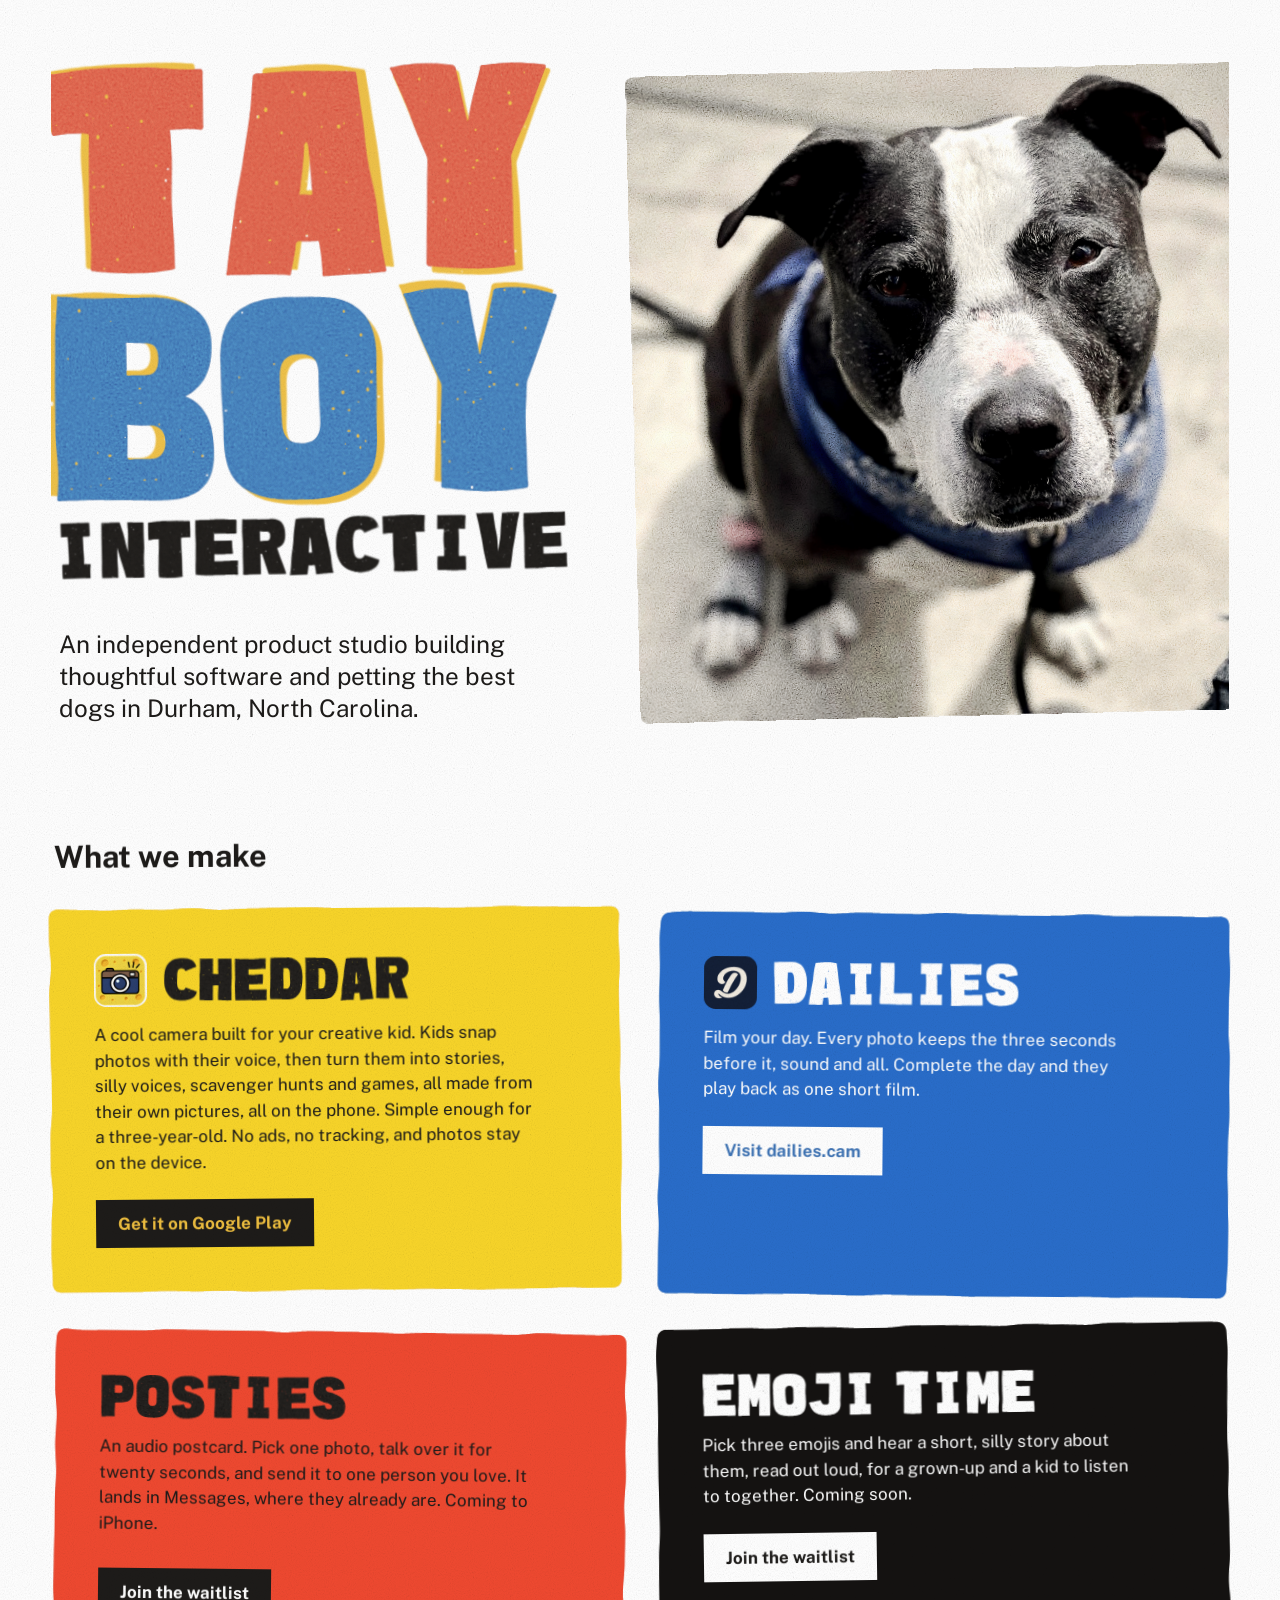
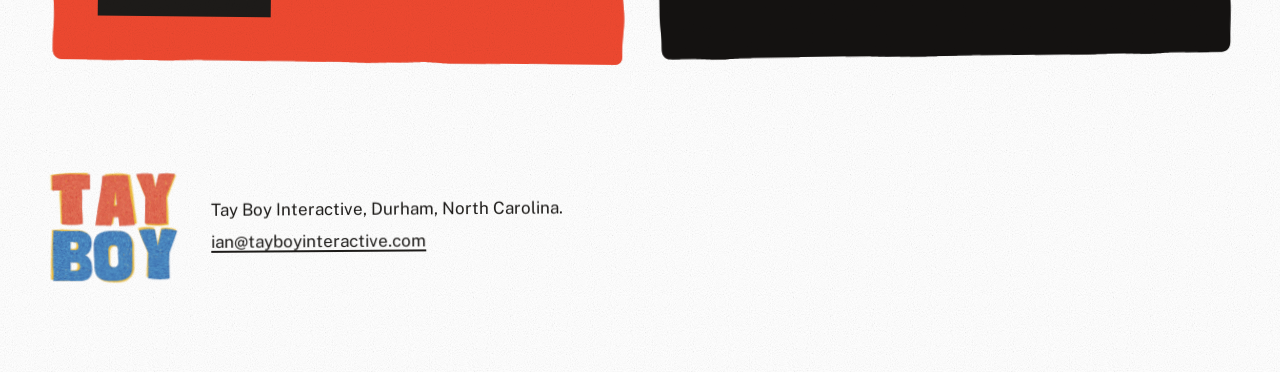
==== commit dcafe138: "INTERACTIVE runs the full width of TAY BOY The sub line was 70% of the mark's width and left the rig" ====
--- a/index.html
+++ b/index.html
@@ -102,7 +102,7 @@
   .mark .grain use, .sub .grain path, .glyphs .grain path, .block-bg .grain { fill: url(#grain35); }
   .mark .grain, .sub .grain, .glyphs .grain, .block-bg .grain { mix-blend-mode: overlay; opacity: .7; pointer-events: none; }
   .hero-copy { display: grid; gap: var(--s3); padding-left: var(--s1); }
-  .sub { width: 70%; margin-top: 6px; transform: rotate(-0.6deg) translateX(4px); transform-origin: left center; }
+  .sub { width: 100%; margin-top: 8px; transform: rotate(-0.6deg) translateX(2px); transform-origin: left center; }
   .sub svg { display: block; width: 100%; height: auto; overflow: visible; fill: var(--ink); }
   .tagline { font-size: clamp(20px, 1.9vw, 27px); font-weight: 400; line-height: 1.3; max-width: 36ch; color: var(--ink); }
 
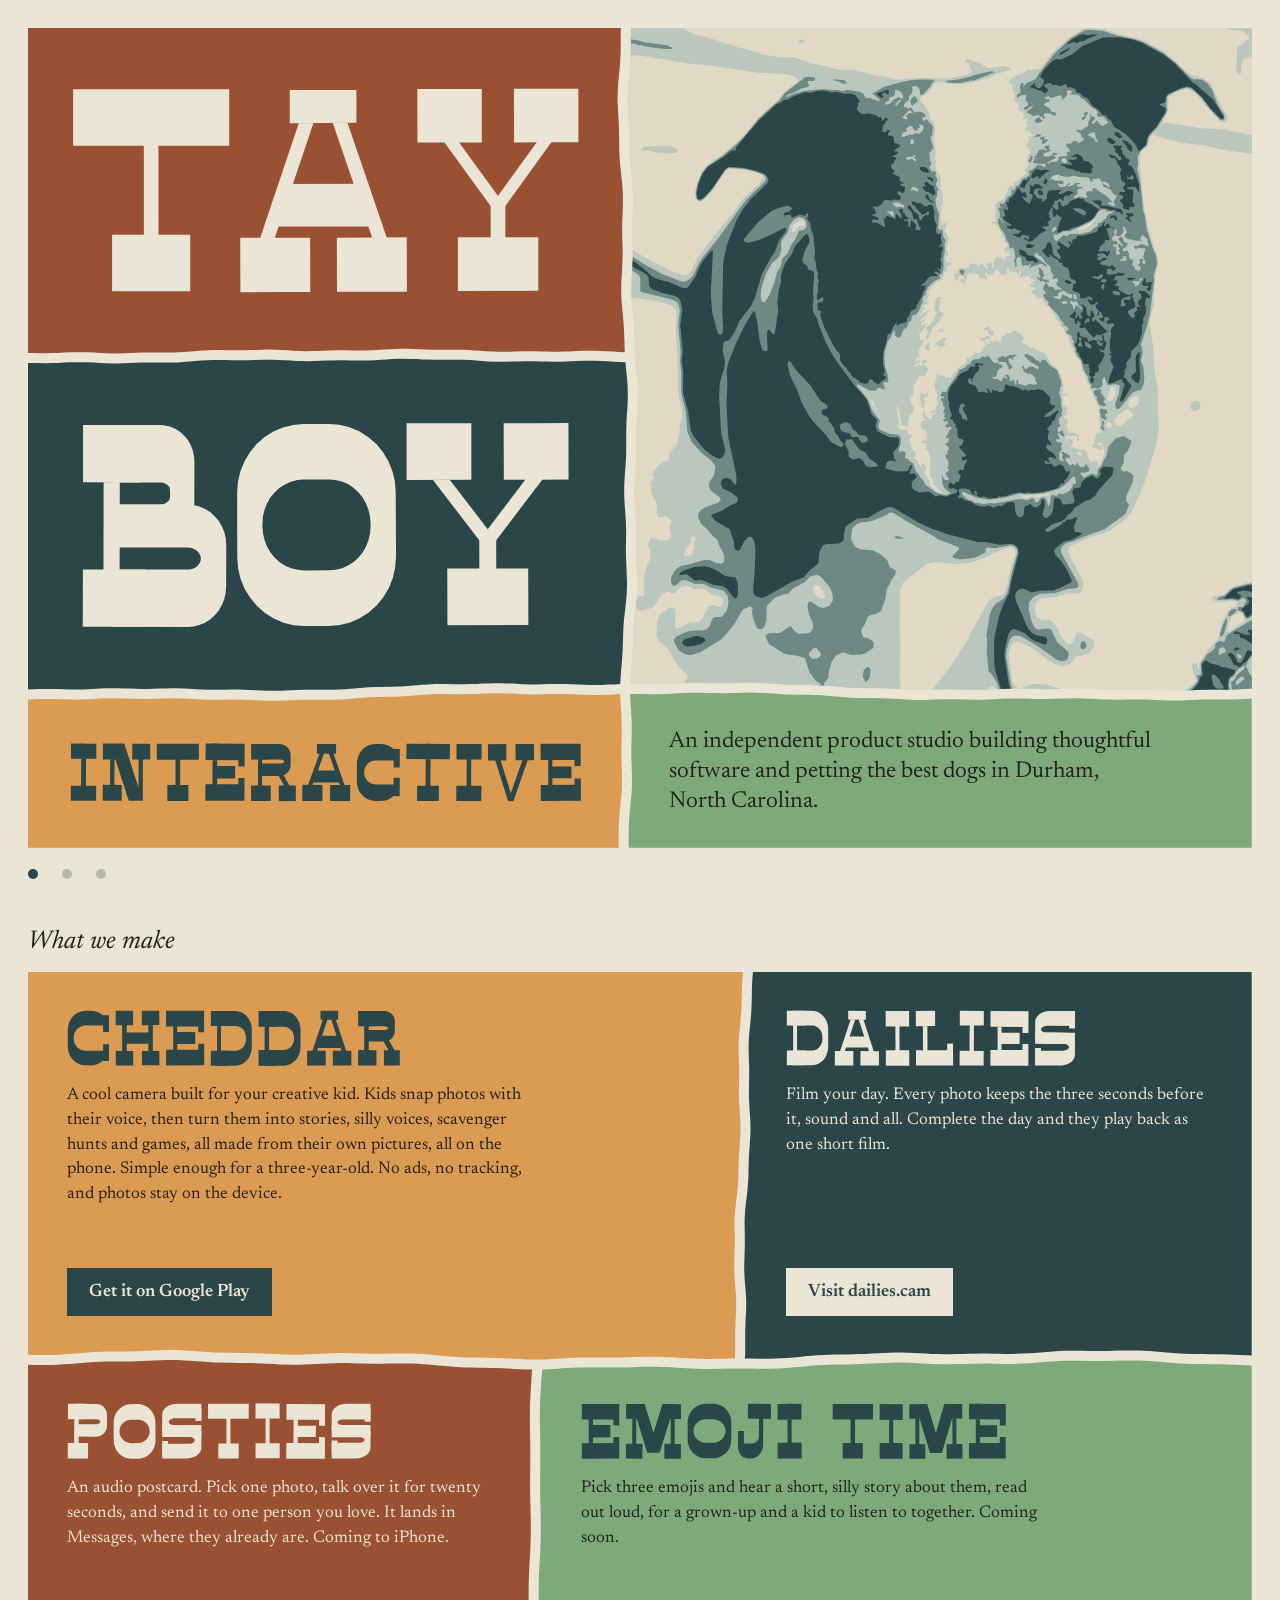
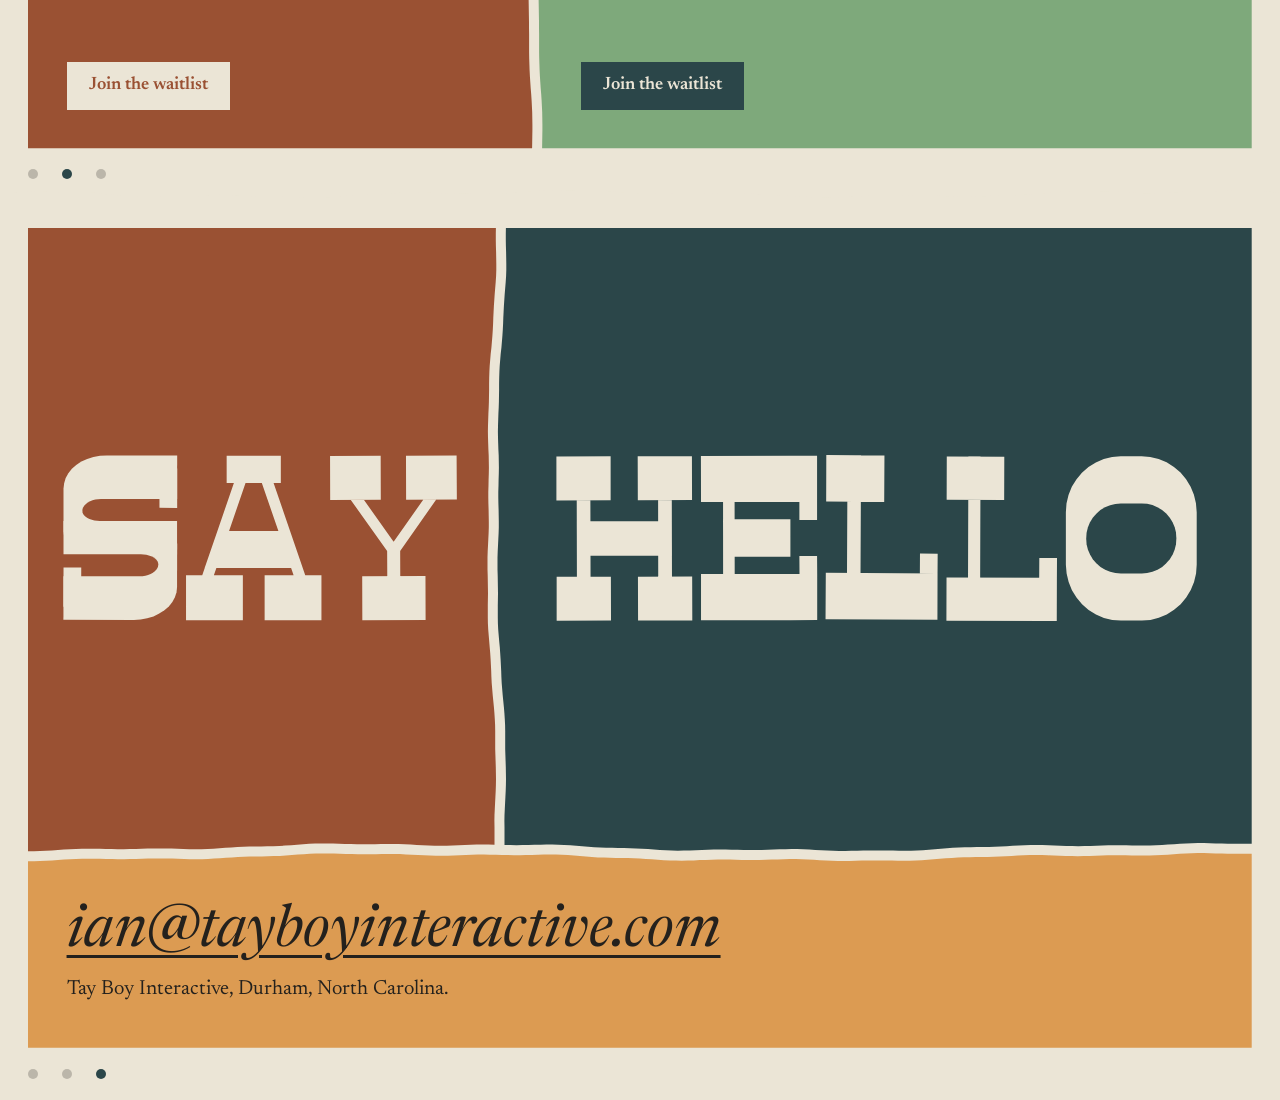
==== commit 4da6acff: "Three proofs: the homepage as three full-screen woodcut sheets Each sheet is one sawn block filling " ====
--- a/index.html
+++ b/index.html
@@ -16,403 +16,249 @@
 <link rel="apple-touch-icon" sizes="180x180" href="assets/apple-touch-icon.png">
 <link rel="preconnect" href="https://fonts.googleapis.com">
 <link rel="preconnect" href="https://fonts.gstatic.com" crossorigin>
-<link rel="stylesheet" href="https://fonts.googleapis.com/css2?family=Public+Sans:wght@400;700&display=swap">
+<link rel="stylesheet" href="https://fonts.googleapis.com/css2?family=Newsreader:ital,opsz,wght@0,6..72,400;0,6..72,600;1,6..72,400&display=swap">
 <style>
-  /* Layout: a proof board. The hand-cut stamp mark, Tay taped on big, and four pieces of work pinned up, each showing the real thing it makes.
-     One text face. Ink on white paper with film grain. The only lines on the page are the ones a postcard really has. */
+  /* One colour woodcut, pulled as three proofs. Each sheet is a block sawn into pieces, each inked its own flat
+     colour, printed with paper at the cuts: the way Munch printed Two Women on the Shore (1898).
+     Letters after Leavenworth's Italian wood type (1840s). */
   :root {
     color-scheme: light;
-    --paper: #ffffff;
-    --ink: #1d1b19;
-    --red: #de5b46;
-    --blue: #3f74b5;
-    --sun: #efbf3f;
-    --body: "Public Sans", "Helvetica Neue", Arial, sans-serif;
-    --gutter: clamp(16px, 4vw, 56px);
-    --s1: 8px; --s2: 16px; --s3: 24px; --s4: 32px; --s5: 40px; --s6: 48px;
+    --paper: #ebe5d6; --text: #24211d; --rust: #9a5133; --night: #2b4649; --ochre: #dc9b52; --green: #7ea97b;
+    --body: "Newsreader", Georgia, serif;
+    --margin: clamp(12px, 2.2vw, 32px);   /* the paper left round each print */
+    --foot: clamp(40px, 4.4vw, 52px);     /* the bottom margin, where the edition number is pencilled */
+    --cut: 10px;
   }
   * { box-sizing: border-box; }
   html, body { margin: 0; }
-  html { overflow-x: clip; }
-  body {
-    background: var(--paper); color: var(--ink);
-    font-family: var(--body); font-size: 17px; line-height: 1.5;
-    padding-block: 0; position: relative; overflow-x: clip;
-  }
-  /* film grain over everything */
-  body::before {
-    content: ""; position: absolute; inset: 0; pointer-events: none; z-index: 5;
-    background-image: url("data:image/svg+xml;utf8,<svg xmlns='http://www.w3.org/2000/svg' width='320' height='320'><filter id='f'><feTurbulence type='fractalNoise' baseFrequency='0.95' numOctaves='2' seed='5' stitchTiles='stitch'/><feColorMatrix type='saturate' values='0'/><feComponentTransfer><feFuncR type='linear' slope='1.6' intercept='-0.3'/><feFuncG type='linear' slope='1.6' intercept='-0.3'/><feFuncB type='linear' slope='1.6' intercept='-0.3'/></feComponentTransfer></filter><rect width='100%25' height='100%25' filter='url(%23f)'/></svg>");
-    background-size: 320px 320px; opacity: .15; mix-blend-mode: multiply;
-    animation: grain 1.1s steps(1) infinite;
-  }
+  html { background: var(--paper); scroll-snap-type: y proximity; overflow-x: clip; }
+  body { background: var(--paper); color: var(--text); font-family: var(--body); font-size: 19px; line-height: 1.5; overflow-x: clip; }
   a { color: inherit; }
   h1, h2, h3, p { margin: 0; }
-  h2, h3 { text-wrap: balance; }
-  img, video { max-width: 100%; }
-  .wrap { padding-inline: var(--gutter); max-width: 1440px; margin-inline: auto; }
   .sr-only { position: absolute; width: 1px; height: 1px; overflow: hidden; clip: rect(0 0 0 0); white-space: nowrap; }
 
-  /* ---- the one button: flat, square, in the block's ink ---- */
-  .btn {
-    display: inline-flex; align-items: center; min-height: 48px; padding: 0 22px;
-    font-weight: 700; font-size: 17px; line-height: 1.2; text-decoration: none;
-    background: var(--ink); color: var(--paper); justify-self: start;
-    transition: translate .18s cubic-bezier(.2, .8, .2, 1);
-  }
-  .btn:hover { translate: 0 -2px; }
-  .btn:active { translate: 0 1px; }
+  /* ---- three proofs: each sheet fills the screen; the next is laid over it as you scroll ---- */
+  .mark { display: block; height: 0; scroll-snap-align: start; }
+  .proof { position: sticky; top: var(--stick, 0px); min-height: 100vh; min-height: 100svh; background: var(--paper);
+           display: grid; grid-template-rows: auto minmax(0, 1fr) var(--foot); padding: var(--margin) var(--margin) 0; }
+  .proof > .label { grid-row: 1; } .proof > .print { grid-row: 2; } .proof > .margin { grid-row: 3; }
+  .proof .edge { position: absolute; left: 0; right: 0; top: -13px; width: 100%; height: 14px; display: block; }
+  .proof.first .edge { display: none; }
+  .proof::after { content: ""; position: absolute; inset: 0; background: var(--text); opacity: calc(var(--cover, 0) * .22); pointer-events: none; }
+  .label { font-style: italic; font-weight: 400; font-size: clamp(22px, 2vw, 30px); line-height: 1.1; padding: 0 0 clamp(10px, 1.2vw, 16px); }
+  /* the three sheets as dots in the margin: the one you're on is inked, the others are faint; each takes you there */
+  .margin { display: flex; align-items: center; }
+  .dots { display: flex; gap: 4px; margin-left: -10px; }
+  .dots a { display: grid; place-items: center; width: 30px; height: 36px; }
+  .dots a::before { content: ""; width: 10px; height: 10px; border-radius: 50%; background: color-mix(in srgb, var(--text) 24%, var(--paper)); transition: background .2s; }
+  .dots a:hover::before { background: color-mix(in srgb, var(--text) 55%, var(--paper)); }
+  .dots a[aria-current]::before { background: var(--night); }
+  .dots a:focus-visible { outline: 2px solid var(--text); outline-offset: -4px; border-radius: 4px; }
+
+  /* ---- a print: one block sawn into pieces that tile it; the script draws each piece's ink with sawn edges ---- */
+  .print { position: relative; isolation: isolate; display: grid; gap: var(--cut); min-height: 0; }
+  .print .ink { position: absolute; inset: 0; width: 100%; height: 100%; z-index: -1; overflow: visible; }
+  .blk { position: relative; min-width: 0; min-height: 0; }
+  .print:not(.cut) .blk { background: var(--ink-flat); }   /* without the script the pieces still print, flat */
+  .word { position: absolute; top: var(--pad, 9%); left: var(--padx, 7%); width: calc(100% - 2 * var(--padx, 7%)); height: calc(100% - 2 * var(--pad, 9%)); display: block; }
+
+  /* 1/3: the name and Tay */
+  .print.one { grid-template-columns: minmax(0, 1fr) minmax(0, 1.04fr); grid-template-rows: minmax(0, 1fr) minmax(0, 1fr) auto; }
+  .one .tay { grid-area: 1 / 1; } .one .boy { grid-area: 2 / 1; } .one .inter { grid-area: 3 / 1; --pad: 22%; }
+  .one .dog { grid-area: 1 / 2 / 3 / 3; }
+  .one .lede { grid-area: 3 / 2; padding: clamp(20px, 2.4vw, 36px) clamp(22px, 2.8vw, 44px); display: flex; align-items: center; }
+  .one .lede p { font-size: clamp(20px, 1.8vw, 34px); line-height: 1.3; text-wrap: pretty; }
+  .photo { position: absolute; inset: 0; display: block; }
+  .photo:focus-visible { outline: 3px solid var(--text); outline-offset: 4px; }
+  .clip { position: absolute; top: -8px; left: -8px; width: calc(100% + 16px); height: calc(100% + 16px); display: block; }
+
+  /* 2/3: the work */
+  .print.two { grid-template-columns: repeat(12, minmax(0, 1fr)); grid-template-rows: minmax(0, 1fr) minmax(0, 1fr); }
+  .app { padding: clamp(24px, 3vw, 48px); display: flex; flex-direction: column; align-items: flex-start; gap: clamp(12px, 1.4vw, 20px); }
+  .app.cheddar { grid-column: span 7; } .app.dailies { grid-column: span 5; } .app.posties { grid-column: span 5; } .app.emoji { grid-column: span 7; }
+  .app.dark { color: var(--paper); }
+  .app .name { display: block; height: clamp(40px, 4.4vw, 84px); max-width: 100%; }
+  .app .name .word { position: static; width: auto; max-width: 100%; height: 100%; }
+  .app p { max-width: 46ch; font-size: clamp(17px, 1.3vw, 24px); line-height: 1.45; }
+  .app .btn { margin-top: auto; }
+  .btn { display: inline-flex; align-items: center; min-height: 48px; padding: 0 22px; font-weight: 600; font-size: clamp(18px, 1.1vw, 21px); line-height: 1.2; text-decoration: none;
+         transition: translate .18s cubic-bezier(.2, .8, .2, 1); }
+  .btn:hover { translate: 0 -2px; } .btn:active { translate: 0 1px; }
   .btn:focus-visible { outline: 3px solid currentColor; outline-offset: 4px; }
-
-  /* ---- hero: the mark, one sentence, one button, and Tay taped on big, run to the edge ---- */
-  .hero { display: grid; overflow: clip; grid-template-columns: minmax(0, 1fr) minmax(0, 1.15fr); gap: clamp(32px, 5vw, 80px); align-items: end; padding-block: clamp(32px, 5vw, 72px) clamp(72px, 9vw, 140px); }
-  .hero-left { display: grid; gap: clamp(var(--s4), 4vw, var(--s6)); min-width: 0; }
-  .photo { margin: 0 calc(-1 * var(--gutter)) 0 0; aspect-ratio: 1; --rest: rotate(-1.4deg) translateY(-8px); transform: var(--rest); animation: photoIn .7s cubic-bezier(.2, .9, .25, 1) .55s both; position: relative; }
-  .photo .swap { display: block; width: 100%; height: 100%; cursor: pointer; }
-  .photo .swap:focus-visible { outline: 3px solid var(--blue); outline-offset: 6px; }
-  /* film grade: a little less color, warmer, blacks lifted like a faded print, with its own heavier grain */
-  .photo img { display: block; width: 100%; aspect-ratio: 1; height: auto; object-fit: cover; clip-path: url(#photo-clip); filter: saturate(.78) contrast(1.06) sepia(.18) brightness(1.03); }
-  .photo::before, .photo::after { content: ""; position: absolute; inset: 0; pointer-events: none; clip-path: url(#photo-clip); }
-  .photo::before { background: #f1d9bc; mix-blend-mode: screen; opacity: .14; }
-  .photo::after {
-    background-image: url("data:image/svg+xml;utf8,<svg xmlns='http://www.w3.org/2000/svg' width='220' height='220'><filter id='g'><feTurbulence type='fractalNoise' baseFrequency='0.8' numOctaves='3' seed='9' stitchTiles='stitch'/><feColorMatrix type='saturate' values='0'/><feComponentTransfer><feFuncR type='linear' slope='2.8' intercept='-0.9'/><feFuncG type='linear' slope='2.8' intercept='-0.9'/><feFuncB type='linear' slope='2.8' intercept='-0.9'/></feComponentTransfer></filter><rect width='100%25' height='100%25' filter='url(%23g)'/></svg>");
-    background-size: 220px 220px; mix-blend-mode: overlay; opacity: .85; animation: videograin .5s steps(1) infinite;
-  }
-  @keyframes videograin {
-    0% { background-position: 0 0; } 16% { background-position: -58px 31px; } 33% { background-position: 44px -67px; }
-    50% { background-position: -23px 52px; } 66% { background-position: 71px 14px; } 83% { background-position: -39px -45px; } 100% { background-position: 0 0; }
-  }
-  .photo img { animation: flicker 6s ease-in-out infinite, weave 3.4s ease-in-out infinite; }
-  @keyframes flicker {
-    0%, 100% { filter: saturate(.78) contrast(1.06) sepia(.18) brightness(1.03); }
-    30%      { filter: saturate(.78) contrast(1.06) sepia(.18) brightness(1.0); }
-    55%      { filter: saturate(.78) contrast(1.06) sepia(.18) brightness(1.045); }
-    80%      { filter: saturate(.78) contrast(1.06) sepia(.18) brightness(1.015); }
-  }
-  @keyframes weave { 0%, 100% { translate: 0 0; } 25% { translate: .6px -.4px; } 50% { translate: -.5px .5px; } 75% { translate: .3px .6px; } }
-  /* pasted-up, not gridded: each piece sits at its own slight angle and offset, like a proof taped to a board */
-  .brand { display: grid; gap: var(--s1); width: min(100%, 560px); max-width: 100%; font-size: 0; transform: rotate(-0.8deg); transform-origin: left bottom; }
-  .mark { display: block; width: 100%; }
-  .mark svg { display: block; width: 100%; height: auto; overflow: visible; }
-  .mark .ink .tay use { fill: var(--red); }
-  .mark .ink .boy use { fill: var(--blue); }
-  .mark .ghost use { fill: var(--sun); }
-  .mark .ghost { mix-blend-mode: multiply; opacity: .95; }
-  /* 35mm grain, printed into the ink: a pattern-filled copy of the letters blended over them */
-  .mark .grain use, .sub .grain path, .glyphs .grain path, .block-bg .grain { fill: url(#grain35); }
-  .mark .grain, .sub .grain, .glyphs .grain, .block-bg .grain { mix-blend-mode: overlay; opacity: .7; pointer-events: none; }
-  .hero-copy { display: grid; gap: var(--s3); padding-left: var(--s1); }
-  .sub { width: 100%; margin-top: 8px; transform: rotate(-0.6deg) translateX(2px); transform-origin: left center; }
-  .sub svg { display: block; width: 100%; height: auto; overflow: visible; fill: var(--ink); }
-  .tagline { font-size: clamp(20px, 1.9vw, 27px); font-weight: 400; line-height: 1.3; max-width: 36ch; color: var(--ink); }
-
-  /* ---- motion: one authored moment, the page gets stamped. Yellow hits first, ink lands on top, then the photo is taped on, then the work goes up. ---- */
-  .blk { transform-box: fill-box; transform-origin: center; animation: stamp .42s cubic-bezier(.2, .9, .25, 1) both; animation-delay: calc(140ms + var(--i) * 75ms); transition: translate .45s cubic-bezier(.2, .8, .2, 1), rotate .45s cubic-bezier(.2, .8, .2, 1); }
-  .ghost .blk { animation-delay: calc(40ms + var(--i) * 75ms); }
-  .sub .blk { animation-delay: 560ms; }   /* INTERACTIVE lands as one piece, right after BOY */
-  .glyphs .blk { animation-delay: calc(1.05s + var(--j) * 55ms); }   /* the product names, letter by letter, as each block lands */
-  @keyframes stamp {
-    from { opacity: 0; transform: scale(1.3); }
-    55%  { opacity: 1; transform: scale(.955); }
-    to   { opacity: 1; transform: none; }
-  }
-  .mark { cursor: pointer; }
-  @keyframes photoIn {
-    from { opacity: 0; transform: rotate(-7deg) translateY(-44px); }
-    to   { opacity: 1; transform: var(--rest); }
-  }
-  @keyframes stampIn {
-    from { opacity: 0; transform: var(--rest) scale(1.06); }
-    60%  { opacity: 1; transform: var(--rest) scale(.988); }
-    to   { opacity: 1; transform: var(--rest); }
-  }
-  .product { animation: stampIn .5s cubic-bezier(.2, .9, .25, 1) .95s both; }
-  .product.dailies { animation-delay: 1.1s; }
-  .product.posties { animation-delay: 1.25s; }
-  .product.emoji { animation-delay: 1.4s; }
-  @keyframes grain {
-    0% { background-position: 0 0; } 20% { background-position: -34px 18px; } 40% { background-position: 22px -40px; }
-    60% { background-position: -12px 30px; } 80% { background-position: 40px 8px; } 100% { background-position: 0 0; }
-  }
-  @media (prefers-reduced-motion: reduce) {
-    .blk, .photo, .product { animation: none !important; }
-    body::before, .photo::after, .photo img { animation: none !important; }
-  }
-
-  /* ---- the work: four pieces, each a different thing pinned to the board ---- */
-  .section-title { font-size: clamp(22px, 2.4vw, 32px); font-weight: 700; line-height: 1.2; margin: 0 0 var(--s4) 3px; transform: rotate(-0.4deg); transform-origin: left center; }
-  .products { display: grid; grid-template-columns: 1fr 1fr; gap: clamp(var(--s4), 3vw, var(--s6)); }
-  .product { padding: clamp(28px, 3.4vw, 48px); display: grid; gap: var(--s3); align-content: start; min-width: 0; position: relative; isolation: isolate; border-radius: 10px; }
-  .product { transform: var(--rest); transition: translate .4s cubic-bezier(.2, .8, .2, 1), rotate .4s cubic-bezier(.2, .8, .2, 1); }
-  .product.cheddar { background: var(--sun); color: var(--ink); --rest: rotate(-0.5deg); }
-  .product.dailies { background: var(--blue); color: var(--paper); --rest: rotate(0.5deg) translateY(6px); }
-  .product.posties { background: var(--red); color: var(--ink); --rest: rotate(0.6deg) translateY(4px) translateX(4px); }   /* ink on the red: 4.65:1; white was 3.69:1 and failed AA */
-  .product.emoji { background: var(--ink); color: var(--paper); --rest: rotate(-0.8deg) translateY(-2px); }
-  .product.cut { background: transparent; border-radius: 0; }
-  .product .block-bg { position: absolute; inset: 0; width: 100%; height: 100%; z-index: -1; overflow: visible; }
-  .product.cheddar .block-bg path { fill: var(--sun); }
-  .product.dailies .block-bg path { fill: var(--blue); }
-  .product.posties .block-bg path { fill: var(--red); }
-  .product.emoji .block-bg path { fill: var(--ink); }
-  .product.emoji .block-bg .grain { opacity: .45; }
-  .product .copy { display: grid; gap: var(--s2); min-width: 0; align-content: start; }
-  .product p { max-width: 44ch; }
-  .product .btn { margin-top: var(--s1); }
-  .product.cheddar .btn { background: var(--ink); color: var(--sun); }
-  .product.dailies .btn { background: var(--paper); color: var(--blue); }
-  .product.posties .btn { background: var(--ink); color: var(--paper); }
-  .product.emoji .btn { background: var(--paper); color: var(--ink); }
-  .product { cursor: pointer; }
-  .product .btn::after { content: ""; position: absolute; inset: 0; }   /* the whole block is the link */
-
-  /* product names, cut in the same hand as the mark */
-  .name { display: flex; align-items: center; gap: var(--s2); min-width: 0; }
-  .app-icon { width: clamp(44px, 4.2vw, 56px); height: auto; aspect-ratio: 1; border-radius: 22%; flex: none; display: block; }
-  .cut-name { display: block; min-width: 0; }
-  .glyphs { display: block; }
-  .glyphs svg { display: block; height: clamp(34px, 3.5vw, 50px); width: auto; max-width: 100%; overflow: visible; fill: currentColor; }
-
-
-  /* ---- footer: the mark comes back, small, and signs off ---- */
-  footer { display: grid; grid-template-columns: auto minmax(0, 1fr); gap: var(--s4); align-items: center; padding-block: clamp(72px, 9vw, 140px) clamp(56px, 7vw, 96px); transform: rotate(-0.4deg); transform-origin: left center; }
-  .again { width: clamp(96px, 10vw, 132px); display: block; }
-  .again svg { display: block; width: 100%; height: auto; overflow: visible; }
-  .again .ink .tay use { fill: var(--red); } .again .ink .boy use { fill: var(--blue); } .again .ghost use { fill: var(--sun); } .again .ghost { mix-blend-mode: multiply; }
-  .again .grain use { fill: url(#grain35); } .again .grain { mix-blend-mode: overlay; opacity: .7; }
-  .again .blk { animation: none; }
-  .signoff { display: grid; gap: 6px; font-size: 17px; }
-  .signoff a { text-decoration-thickness: 2px; text-underline-offset: .2em; }
-  .signoff a:hover { text-decoration-thickness: 3px; }
-
-  @media (max-width: 700px) {
-    .hero { grid-template-columns: 1fr; align-items: start; gap: var(--s5); padding-bottom: var(--s6); }
-    .brand { width: min(100%, 520px); }
-    .photo { margin: 0 calc(-1 * var(--gutter)); max-width: none; --rest: rotate(-1deg); }
-    .products { grid-template-columns: 1fr; }
-    .product { padding: var(--s3); }
-    .product.dailies { --rest: rotate(0.5deg) translateY(2px); }
-    .product.posties { --rest: rotate(0.6deg) translateY(2px); }
-    .product.emoji { --rest: rotate(-0.8deg); }
-    .glyphs svg { height: 32px; }
-    footer { grid-template-columns: 1fr; gap: var(--s3); }
-  }
+  .cheddar .btn, .emoji .btn { background: var(--night); color: var(--paper); }
+  .dailies .btn { background: var(--paper); color: var(--night); }
+  .posties .btn { background: var(--paper); color: var(--rust); }
+
+  /* 3/3: say hello */
+  .print.three { grid-template-columns: var(--cols); grid-template-rows: minmax(0, 1fr) auto; }
+  .three .say { grid-area: 1 / 1; } .three .hello { grid-area: 1 / 2; }
+  .three .reach { grid-area: 2 / 1 / 3 / 3; padding: clamp(28px, 3.4vw, 56px) clamp(24px, 3vw, 48px); display: grid; gap: 8px; }
+  .reach .mail { font-style: italic; font-size: clamp(30px, 4.6vw, 72px); line-height: 1.1; text-decoration-thickness: 3px; text-underline-offset: .16em; overflow-wrap: anywhere; justify-self: start; }
+  .reach .mail:focus-visible { outline: 3px solid var(--text); outline-offset: 6px; }
+  .reach p { font-size: clamp(19px, 1.6vw, 23px); }
+
+  /* the pieces land one colour after another, the way a sheet goes through the press once per block */
+  .print.pulling .ink path { animation: pull .7s cubic-bezier(.2, .8, .25, 1) both; animation-delay: var(--d, 0ms); transform-box: fill-box; transform-origin: center; }
+  @keyframes pull { from { opacity: 0; transform: translate(0, -6px) scale(1.012); } 60% { opacity: 1; } to { opacity: 1; transform: none; } }
+  @media (prefers-reduced-motion: reduce) { .print.pulling .ink path { animation: none !important; } .proof::after { display: none; } .btn { transition: none; } }
+
+  /* phones, and tablets held upright: the name and SAY HELLO stack, so their letters fill the pieces' width */
+  @media (max-width: 760px), (orientation: portrait) and (max-width: 1100px) {
+    .print.one { grid-template-columns: 1fr; grid-template-rows: minmax(120px, 1fr) minmax(120px, 1fr) minmax(64px, auto) minmax(280px, 1.9fr) auto; }
+    .one .tay { grid-area: 1 / 1; } .one .boy { grid-area: 2 / 1; } .one .inter { grid-area: 3 / 1; --pad: 20%; }
+    .one .dog { grid-area: 4 / 1; } .one .lede { grid-area: 5 / 1; }
+    .print.three { grid-template-columns: 1fr; grid-template-rows: minmax(130px, 1fr) minmax(130px, 1fr) auto; }
+    .three .say { grid-area: 1 / 1; } .three .hello { grid-area: 2 / 1; } .three .reach { grid-area: 3 / 1; }
+    .three .say { --padx: var(--say-padx); }
+  }
+  /* phones: the work stacks too; a sheet longer than the screen scrolls through, then holds */
+  @media (max-width: 760px) {
+    html { scroll-snap-type: none; }
+    .print.two { grid-template-columns: 1fr; grid-template-rows: none; grid-auto-rows: auto; }
+    .app.cheddar, .app.dailies, .app.posties, .app.emoji { grid-column: 1; }
+    .app .btn { margin-top: 8px; }
+  }
+  @media (min-width: 761px) and (max-height: 620px) {
+    .proof { min-height: 620px; }   /* short landscape windows: keep the pieces a readable size and let the sheet scroll */
+  }
+
+  .blk[data-ink="#24211d"] { --ink-flat: #24211d; } .blk[data-ink="#2b4649"] { --ink-flat: #2b4649; } .blk[data-ink="#7ea97b"] { --ink-flat: #7ea97b; } .blk[data-ink="#9a5133"] { --ink-flat: #9a5133; } .blk[data-ink="#dc9b52"] { --ink-flat: #dc9b52; } .blk[data-ink="#e2d9c4"] { --ink-flat: #e2d9c4; } .blk[data-ink="#ebe5d6"] { --ink-flat: #ebe5d6; } 
 </style>
 </head>
 <body>
-<svg width="0" height="0" style="position:absolute" aria-hidden="true" id="glyph-defs">
-  <path id="measure" fill-rule="evenodd" d="M9.38 0.75C10.24 0.68 11.11 0.67 11.98 0.63C12.85 0.59 13.72 0.54 14.59 0.5C15.46 0.46 16.34 0.42 17.2 0.37C18.07 0.33 18.94 0.29 19.8 0.26C20.67 0.22 21.53 0.19 22.39 0.16C23.25 0.13 24.1 0.11 24.95 0.09C25.8 0.07 26.64 0.06 27.48 0.05C28.32 0.04 29.15 0.05 29.98 0.04C30.82 0.04 31.65 0.03 32.48 0.02C33.31 0.01 34.14 0 34.97 -0.01C35.8 -0.03 36.63 -0.04 37.46 -0.06C38.29 -0.08 39.12 -0.09 39.95 -0.11C40.78 -0.13 41.61 -0.15 42.44 -0.17C43.27 -0.19 44.1 -0.21 44.93 -0.23C45.76 -0.25 46.59 -0.27 47.42 -0.29C48.25 -0.3 49.08 -0.32 49.91 -0.34C50.74 -0.35 51.57 -0.36 52.4 -0.37C53.23 -0.39 54.06 -0.39 54.89 -0.4C55.73 -0.4 56.56 -0.4 57.39 -0.41C58.22 -0.41 59.05 -0.41 59.87 -0.42C60.7 -0.43 61.52 -0.45 62.34 -0.46C63.15 -0.48 63.97 -0.5 64.78 -0.52C65.59 -0.54 66.4 -0.56 67.21 -0.59C68.02 -0.61 68.83 -0.64 69.64 -0.66C70.45 -0.69 71.25 -0.71 72.06 -0.74C72.87 -0.77 73.68 -0.79 74.49 -0.82C75.3 -0.84 76.11 -0.87 76.92 -0.89C77.73 -0.91 78.54 -0.93 79.36 -0.94C80.18 -0.96 81 -0.98 81.82 -0.99C82.64 -1 83.47 -1 84.3 -1.01C85.13 -1.01 85.96 -1.01 86.8 -1C87.64 -0.99 88.47 -0.97 89.31 -0.94C90.15 -0.92 90.99 -0.89 91.83 -0.86C92.67 -0.83 93.52 -0.79 94.36 -0.75C95.2 -0.71 96.05 -0.66 96.89 -0.62C97.74 -0.57 98.58 -0.53 99.43 -0.48C100.27 -0.44 101.12 -0.39 101.96 -0.35C102.8 -0.3 103.65 -0.26 104.49 -0.22C105.33 -0.18 106.18 -0.14 107.02 -0.11C107.86 -0.07 108.7 -0.04 109.54 -0.02C110.38 0 111.22 0.02 112.05 0.03C112.89 0.04 113.72 0.04 114.56 0.04C115.39 0.05 116.24 0.05 117.08 0.05C117.93 0.05 118.78 0.06 119.64 0.06C120.49 0.07 121.35 0.08 122.21 0.08C123.08 0.09 123.94 0.1 124.81 0.11C125.67 0.11 126.54 0.12 127.41 0.13C128.28 0.14 129.15 0.15 130.01 0.16C130.88 0.16 131.75 0.17 132.62 0.18C133.48 0.19 134.35 0.19 135.21 0.2C136.07 0.21 136.93 0.21 137.78 0.22C138.64 0.22 139.49 0.23 140.33 0.23C141.18 0.23 142.02 0.24 142.86 0.24C143.69 0.24 144.52 0.24 145.36 0.23C146.2 0.22 147.04 0.21 147.88 0.2C148.72 0.19 149.56 0.18 150.4 0.16C151.24 0.15 152.09 0.13 152.93 0.11C153.77 0.09 154.62 0.07 155.47 0.05C156.31 0.03 157.16 0 158 -0.02C158.85 -0.04 159.69 -0.06 160.54 -0.08C161.39 -0.1 162.23 -0.12 163.07 -0.14C163.92 -0.16 164.76 -0.17 165.6 -0.19C166.45 -0.2 167.29 -0.22 168.13 -0.23C168.97 -0.24 169.8 -0.25 170.64 -0.25C171.47 -0.25 172.31 -0.26 173.14 -0.25C173.97 -0.24 174.8 -0.23 175.62 -0.22C176.45 -0.2 177.27 -0.18 178.1 -0.16C178.92 -0.13 179.74 -0.11 180.56 -0.08C181.38 -0.05 182.2 -0.01 183.02 0.02C183.83 0.06 184.65 0.09 185.47 0.13C186.29 0.16 187.1 0.2 187.92 0.24C188.74 0.27 189.56 0.31 190.37 0.34C191.19 0.37 192.01 0.4 192.83 0.43C193.65 0.46 194.48 0.48 195.3 0.5C196.12 0.53 196.95 0.54 197.78 0.55C198.61 0.57 199.44 0.57 200.27 0.57C201.1 0.58 201.93 0.57 202.75 0.58C203.57 0.58 204.38 0.59 205.19 0.59C206 0.6 206.8 0.61 207.6 0.61C208.4 0.62 209.2 0.63 209.99 0.64C210.78 0.65 211.58 0.66 212.37 0.67C213.16 0.68 213.95 0.69 214.74 0.7C215.53 0.71 216.32 0.72 217.11 0.73C217.9 0.74 218.69 0.75 219.49 0.76C220.29 0.77 221.09 0.78 221.89 0.78C222.7 0.79 223.5 0.8 224.32 0.8C225.13 0.81 225.95 0.81 226.78 0.81C227.61 0.81 228.44 0.81 229.28 0.81C230.12 0.8 230.97 0.79 231.83 0.77C232.68 0.76 233.54 0.73 234.41 0.71C235.27 0.68 236.14 0.66 237.01 0.63C237.89 0.6 238.76 0.56 239.64 0.53C240.52 0.49 241.39 0.46 242.27 0.42C243.15 0.39 244.03 0.35 244.91 0.32C245.79 0.28 246.66 0.25 247.54 0.22C248.41 0.19 249.28 0.15 250.15 0.13C251.02 0.1 251.88 0.08 252.74 0.06C253.6 0.04 254.45 0.02 255.3 0.01C256.14 0 256.98 0 257.81 0C258.64 -0.01 259.46 -0.01 260.28 -0.01C261.09 -0.02 261.89 -0.03 262.69 -0.05C263.49 -0.06 264.28 -0.08 265.06 -0.1C265.85 -0.12 266.63 -0.14 267.41 -0.16C268.18 -0.18 268.96 -0.2 269.73 -0.22C270.51 -0.25 271.28 -0.27 272.05 -0.29C272.83 -0.32 273.6 -0.34 274.38 -0.36C275.15 -0.38 275.93 -0.41 276.72 -0.42C277.5 -0.44 278.29 -0.46 279.08 -0.48C279.88 -0.49 280.68 -0.5 281.49 -0.51C282.3 -0.52 283.11 -0.53 283.94 -0.53C284.77 -0.53 285.6 -0.53 286.45 -0.53C287.29 -0.52 288.14 -0.51 289 -0.5C289.85 -0.49 290.71 -0.48 291.58 -0.46C292.44 -0.45 293.31 -0.43 294.18 -0.41C295.05 -0.39 295.93 -0.37 296.8 -0.35C297.68 -0.33 298.55 -0.31 299.43 -0.29C300.31 -0.27 301.18 -0.25 302.06 -0.23C302.93 -0.21 303.81 -0.19 304.68 -0.17C305.55 -0.15 306.42 -0.13 307.29 -0.12C308.15 -0.1 309.01 -0.09 309.87 -0.08C310.72 -0.06 311.57 -0.06 312.42 -0.05C313.26 -0.05 314.09 -0.04 314.93 -0.05C315.77 -0.05 316.61 -0.06 317.46 -0.07C318.31 -0.08 319.17 -0.1 320.03 -0.12C320.89 -0.14 321.76 -0.16 322.62 -0.19C323.49 -0.21 324.37 -0.24 325.24 -0.27C326.11 -0.3 326.99 -0.33 327.86 -0.37C328.74 -0.4 329.62 -0.43 330.49 -0.46C331.37 -0.49 332.25 -0.53 333.12 -0.55C333.99 -0.58 334.87 -0.61 335.73 -0.64C336.6 -0.66 337.47 -0.69 338.33 -0.71C339.19 -0.73 340.04 -0.74 340.89 -0.75C341.74 -0.76 342.58 -0.77 343.42 -0.77C344.25 -0.78 345.08 -0.77 345.9 -0.77C346.72 -0.76 347.53 -0.75 348.33 -0.74C349.14 -0.72 349.94 -0.71 350.73 -0.69C351.52 -0.67 352.31 -0.65 353.1 -0.63C353.88 -0.61 354.66 -0.59 355.44 -0.56C356.23 -0.54 357 -0.52 357.78 -0.49C358.56 -0.47 359.34 -0.44 360.12 -0.42C360.91 -0.4 361.69 -0.37 362.48 -0.35C363.26 -0.33 364.05 -0.31 364.85 -0.3C365.64 -0.28 366.44 -0.27 367.25 -0.25C368.06 -0.24 368.87 -0.23 369.7 -0.23C370.52 -0.22 371.36 -0.23 372.18 -0.22C373.01 -0.22 373.84 -0.21 374.66 -0.19C375.49 -0.18 376.31 -0.16 377.13 -0.14C377.95 -0.12 378.76 -0.09 379.58 -0.07C380.4 -0.04 381.21 -0.01 382.02 0.02C382.83 0.05 383.65 0.08 384.46 0.12C385.27 0.15 386.08 0.18 386.89 0.21C387.71 0.25 388.52 0.28 389.33 0.31C390.15 0.34 390.96 0.37 391.78 0.39C392.59 0.42 393.41 0.44 394.23 0.46C395.05 0.48 395.88 0.49 396.7 0.5C397.53 0.51 398.36 0.52 399.19 0.52C400.02 0.52 400.86 0.52 401.69 0.52C402.53 0.52 403.36 0.52 404.19 0.52C405.03 0.52 405.86 0.52 406.7 0.52C407.53 0.52 408.37 0.52 409.2 0.52C410.04 0.52 410.88 0.52 411.71 0.53C412.55 0.53 413.38 0.53 414.22 0.53C415.05 0.53 415.89 0.53 416.72 0.53C417.56 0.53 418.4 0.53 419.23 0.53C420.07 0.53 420.9 0.53 421.74 0.53C422.57 0.53 423.4 0.53 424.24 0.53C425.07 0.53 425.91 0.53 426.74 0.53C427.58 0.54 428.4 0.53 429.25 0.54C430.09 0.54 430.95 0.55 431.81 0.56C432.67 0.57 433.54 0.58 434.41 0.6C435.29 0.61 436.17 0.63 437.06 0.65C437.94 0.67 438.83 0.69 439.72 0.71C440.61 0.73 441.51 0.76 442.4 0.78C443.29 0.8 444.19 0.82 445.08 0.85C445.97 0.87 446.87 0.89 447.75 0.91C448.64 0.93 449.53 0.95 450.4 0.96C451.28 0.98 452.16 1 453.02 1.01C453.89 1.02 454.75 1.03 455.6 1.04C456.45 1.04 457.29 1.05 458.12 1.05C458.95 1.04 459.77 1.02 460.58 1C461.39 0.97 462.18 0.93 462.97 0.88C463.76 0.83 464.54 0.77 465.32 0.71C466.1 0.64 466.87 0.57 467.63 0.5C468.4 0.42 469.16 0.34 469.92 0.26C470.68 0.18 471.44 0.1 472.2 0.01C472.97 -0.07 473.73 -0.15 474.49 -0.22C475.26 -0.3 476.02 -0.38 476.8 -0.44C477.57 -0.51 478.35 -0.57 479.14 -0.62C479.92 -0.68 480.71 -0.72 481.52 -0.76C482.32 -0.79 483.14 -0.81 483.96 -0.82C484.79 -0.83 485.62 -0.82 486.47 -0.83C487.31 -0.83 488.16 -0.83 489.02 -0.84C489.88 -0.84 490.74 -0.85 491.61 -0.85C492.47 -0.86 493.35 -0.87 494.22 -0.87C495.1 -0.88 495.98 -0.89 496.85 -0.9C497.73 -0.91 498.61 -0.91 499.5 -0.92C500.38 -0.93 501.26 -0.94 502.14 -0.95C503.02 -0.96 503.9 -0.97 504.77 -0.97C505.65 -0.98 506.52 -0.99 507.39 -0.99C508.25 -1 509.12 -1.01 509.98 -1.01C510.83 -1.02 511.69 -1.02 512.53 -1.02C513.38 -1.02 514.21 -1.03 515.04 -1.02C515.87 -1.01 516.69 -1 517.51 -0.98C518.32 -0.95 519.13 -0.92 519.93 -0.88C520.73 -0.84 521.53 -0.8 522.33 -0.75C523.12 -0.7 523.91 -0.64 524.7 -0.58C525.48 -0.53 526.27 -0.46 527.05 -0.4C527.84 -0.34 528.62 -0.28 529.41 -0.22C530.19 -0.16 530.98 -0.1 531.77 -0.04C532.55 0.02 533.34 0.07 534.14 0.12C534.93 0.17 535.73 0.22 536.53 0.25C537.34 0.29 538.14 0.32 538.96 0.35C539.77 0.37 540.6 0.38 541.43 0.39C542.25 0.4 543.09 0.39 543.93 0.39C544.76 0.4 545.6 0.4 546.44 0.41C547.28 0.42 548.12 0.43 548.96 0.44C549.8 0.45 550.64 0.46 551.48 0.47C552.32 0.48 553.17 0.49 554.01 0.51C554.85 0.52 555.7 0.53 556.54 0.55C557.38 0.56 558.23 0.57 559.07 0.59C559.91 0.6 560.75 0.61 561.6 0.62C562.44 0.64 563.28 0.65 564.12 0.66C564.96 0.67 565.8 0.67 566.64 0.68C567.47 0.69 568.31 0.69 569.15 0.69C569.98 0.7 570.81 0.7 571.65 0.69C572.49 0.68 573.34 0.66 574.19 0.63C575.04 0.59 575.9 0.55 576.76 0.5C577.62 0.45 578.49 0.39 579.36 0.32C580.23 0.26 581.11 0.19 581.98 0.12C582.86 0.04 583.73 -0.03 584.61 -0.11C585.49 -0.19 586.37 -0.27 587.24 -0.34C588.12 -0.42 589 -0.49 589.87 -0.56C590.75 -0.63 591.62 -0.7 592.49 -0.76C593.35 -0.82 594.22 -0.88 595.08 -0.92C595.94 -0.97 596.79 -1.01 597.64 -1.03C598.49 -1.05 599.33 -1.07 600.16 -1.07C601 -1.07 601.82 -1.06 602.65 -1.05C603.47 -1.03 604.29 -1.01 605.1 -0.98C605.92 -0.95 606.73 -0.91 607.53 -0.87C608.34 -0.84 609.14 -0.79 609.95 -0.74C610.75 -0.7 611.55 -0.65 612.35 -0.6C613.15 -0.54 613.95 -0.49 614.75 -0.44C615.55 -0.39 616.35 -0.34 617.15 -0.29C617.95 -0.24 618.75 -0.19 619.55 -0.15C620.36 -0.1 621.17 -0.06 621.98 -0.03C622.79 0.01 623.6 0.04 624.42 0.06C625.24 0.09 626.06 0.1 626.89 0.11C627.71 0.12 628.55 0.12 629.38 0.12C630.21 0.12 631.03 0.12 631.86 0.13C632.68 0.13 633.51 0.14 634.33 0.15C635.15 0.15 635.96 0.16 636.78 0.17C637.6 0.18 638.41 0.19 639.23 0.2C640.04 0.21 640.86 0.22 641.67 0.22C642.49 0.23 643.3 0.24 644.11 0.25C644.93 0.26 645.74 0.27 646.56 0.28C647.37 0.29 648.19 0.3 649.01 0.31C649.83 0.31 650.65 0.32 651.47 0.33C652.29 0.33 653.12 0.34 653.95 0.34C654.77 0.34 655.6 0.35 656.44 0.34C657.27 0.34 658.11 0.33 658.95 0.32C659.79 0.31 660.63 0.29 661.48 0.27C662.32 0.24 663.17 0.22 664.02 0.19C664.87 0.16 665.72 0.12 666.57 0.09C667.42 0.05 668.28 0.02 669.13 -0.02C669.98 -0.06 670.84 -0.1 671.69 -0.14C672.54 -0.17 673.4 -0.21 674.25 -0.25C675.1 -0.28 675.95 -0.32 676.8 -0.35C677.65 -0.38 678.5 -0.41 679.35 -0.43C680.19 -0.46 681.04 -0.48 681.88 -0.5C682.72 -0.51 683.56 -0.52 684.39 -0.53C685.23 -0.53 686.06 -0.53 686.9 -0.52C687.74 -0.52 688.59 -0.51 689.44 -0.5C690.29 -0.5 691.15 -0.48 692.01 -0.47C692.87 -0.46 693.73 -0.44 694.6 -0.43C695.46 -0.41 696.33 -0.4 697.2 -0.38C698.07 -0.36 698.94 -0.34 699.81 -0.33C700.68 -0.31 701.55 -0.29 702.42 -0.27C703.29 -0.26 704.16 -0.24 705.02 -0.22C705.89 -0.21 706.75 -0.19 707.61 -0.18C708.47 -0.17 709.33 -0.15 710.18 -0.15C711.03 -0.14 711.88 -0.13 712.72 -0.12C713.57 -0.12 714.4 -0.12 715.23 -0.12C716.07 -0.12 716.9 -0.14 717.73 -0.13C718.56 -0.11 719.39 -0.14 720.21 -0.05C721.03 0.05 721.87 0.18 722.64 0.44C723.42 0.7 724.2 1.04 724.86 1.51C725.52 1.98 726.13 2.6 726.59 3.27C727.06 3.94 727.4 4.74 727.65 5.53C727.9 6.33 728.02 7.19 728.11 8.04C728.19 8.89 728.15 9.75 728.15 10.62C728.15 11.48 728.11 12.34 728.09 13.21C728.07 14.07 728.05 14.94 728.03 15.8C728.01 16.67 727.99 17.53 727.97 18.39C727.95 19.26 727.93 20.12 727.92 20.98C727.9 21.83 727.88 22.69 727.87 23.54C727.86 24.4 727.85 25.25 727.84 26.09C727.83 26.93 727.83 27.78 727.83 28.61C727.83 29.45 727.83 30.28 727.83 31.1C727.82 31.93 727.82 32.76 727.82 33.58C727.81 34.41 727.81 35.23 727.8 36.05C727.8 36.87 727.79 37.69 727.78 38.5C727.78 39.32 727.77 40.14 727.76 40.95C727.76 41.77 727.75 42.58 727.74 43.4C727.73 44.22 727.73 45.03 727.72 45.85C727.71 46.66 727.71 47.48 727.7 48.3C727.69 49.12 727.69 49.93 727.68 50.76C727.68 51.58 727.67 52.4 727.67 53.22C727.67 54.05 727.66 54.87 727.66 55.7C727.66 56.53 727.66 57.37 727.66 58.2C727.66 59.04 727.67 59.88 727.67 60.72C727.68 61.56 727.69 62.41 727.7 63.25C727.71 64.1 727.72 64.95 727.73 65.8C727.74 66.65 727.75 67.5 727.77 68.35C727.78 69.21 727.79 70.06 727.81 70.91C727.82 71.77 727.83 72.62 727.85 73.48C727.86 74.33 727.87 75.18 727.89 76.03C727.9 76.89 727.91 77.74 727.92 78.59C727.93 79.44 727.94 80.28 727.95 81.13C727.96 81.98 727.97 82.82 727.97 83.66C727.97 84.5 727.98 85.33 727.98 86.17C727.98 87 727.97 87.83 727.97 88.67C727.96 89.5 727.95 90.33 727.94 91.16C727.93 91.99 727.92 92.82 727.9 93.64C727.89 94.47 727.87 95.3 727.86 96.13C727.84 96.95 727.82 97.78 727.8 98.61C727.78 99.44 727.76 100.26 727.74 101.09C727.72 101.92 727.7 102.74 727.69 103.57C727.67 104.4 727.65 105.22 727.63 106.05C727.62 106.88 727.6 107.71 727.59 108.54C727.58 109.37 727.56 110.19 727.56 111.02C727.55 111.86 727.54 112.69 727.54 113.52C727.53 114.35 727.54 115.18 727.54 116.02C727.54 116.85 727.54 117.68 727.54 118.51C727.55 119.33 727.55 120.16 727.56 120.99C727.56 121.82 727.57 122.64 727.58 123.47C727.58 124.29 727.59 125.12 727.6 125.94C727.6 126.76 727.61 127.59 727.62 128.41C727.63 129.23 727.64 130.06 727.64 130.88C727.65 131.71 727.66 132.53 727.67 133.35C727.67 134.18 727.68 135 727.68 135.83C727.69 136.66 727.7 137.48 727.7 138.31C727.7 139.14 727.71 139.97 727.71 140.8C727.71 141.63 727.71 142.46 727.71 143.29C727.71 144.12 727.71 144.95 727.71 145.78C727.71 146.6 727.71 147.42 727.71 148.24C727.7 149.06 727.7 149.88 727.7 150.69C727.7 151.5 727.69 152.31 727.69 153.12C727.69 153.94 727.69 154.74 727.68 155.55C727.68 156.36 727.68 157.17 727.67 157.98C727.67 158.79 727.67 159.59 727.66 160.4C727.66 161.21 727.66 162.02 727.66 162.84C727.65 163.65 727.65 164.46 727.65 165.28C727.65 166.1 727.64 166.92 727.64 167.74C727.64 168.56 727.64 169.39 727.64 170.22C727.64 171.05 727.64 171.88 727.65 172.72C727.65 173.55 727.66 174.37 727.68 175.2C727.69 176.03 727.71 176.86 727.73 177.68C727.75 178.51 727.77 179.33 727.79 180.15C727.82 180.97 727.84 181.8 727.87 182.62C727.9 183.44 727.93 184.26 727.95 185.08C727.98 185.91 728.01 186.73 728.04 187.55C728.06 188.37 728.09 189.19 728.11 190.02C728.14 190.84 728.16 191.66 728.18 192.49C728.2 193.31 728.22 194.14 728.23 194.96C728.25 195.79 728.26 196.62 728.27 197.45C728.27 198.28 728.28 199.11 728.28 199.95C728.27 200.78 728.27 201.62 728.26 202.46C728.26 203.31 728.25 204.15 728.24 205C728.23 205.85 728.22 206.7 728.21 207.55C728.2 208.41 728.19 209.26 728.17 210.12C728.16 210.97 728.15 211.83 728.13 212.69C728.12 213.55 728.1 214.41 728.09 215.26C728.08 216.12 728.06 216.98 728.05 217.83C728.04 218.69 728.02 219.55 728.01 220.4C728 221.25 727.99 222.1 727.98 222.95C727.97 223.8 727.96 224.65 727.96 225.49C727.95 226.33 727.95 227.17 727.95 228C727.95 228.84 727.95 229.67 727.94 230.51C727.93 231.34 727.91 232.18 727.89 233.01C727.87 233.85 727.85 234.69 727.82 235.53C727.8 236.36 727.76 237.2 727.73 238.04C727.7 238.88 727.67 239.72 727.63 240.56C727.59 241.4 727.56 242.24 727.52 243.08C727.48 243.92 727.45 244.76 727.41 245.6C727.38 246.43 727.34 247.27 727.31 248.11C727.28 248.95 727.25 249.79 727.22 250.63C727.2 251.47 727.18 252.3 727.16 253.14C727.14 253.98 727.13 254.81 727.12 255.65C727.11 256.48 727.11 257.32 727.12 258.14C727.13 258.97 727.15 259.79 727.18 260.61C727.21 261.42 727.26 262.23 727.3 263.03C727.35 263.84 727.41 264.64 727.47 265.43C727.54 266.23 727.61 267.02 727.68 267.82C727.75 268.61 727.82 269.4 727.9 270.19C727.97 270.98 728.05 271.76 728.12 272.55C728.2 273.34 728.27 274.13 728.34 274.93C728.41 275.72 728.48 276.51 728.54 277.31C728.59 278.11 728.65 278.91 728.69 279.72C728.74 280.53 728.77 281.34 728.8 282.16C728.82 282.98 728.84 283.8 728.84 284.64C728.84 285.47 728.83 286.3 728.82 287.14C728.8 287.98 728.78 288.82 728.75 289.66C728.72 290.51 728.69 291.35 728.65 292.2C728.61 293.04 728.57 293.89 728.52 294.74C728.48 295.59 728.43 296.44 728.38 297.29C728.33 298.14 728.28 298.99 728.23 299.84C728.18 300.69 728.13 301.54 728.08 302.39C728.04 303.24 727.99 304.09 727.95 304.93C727.91 305.78 727.87 306.63 727.83 307.47C727.8 308.32 727.77 309.16 727.75 310C727.72 310.84 727.71 311.68 727.7 312.52C727.69 313.35 727.69 314.18 727.69 315.02C727.69 315.86 727.69 316.71 727.7 317.56C727.7 318.41 727.7 319.26 727.7 320.12C727.71 320.98 727.71 321.84 727.71 322.7C727.72 323.56 727.72 324.43 727.72 325.3C727.73 326.16 727.73 327.03 727.73 327.9C727.74 328.77 727.74 329.64 727.75 330.51C727.75 331.37 727.75 332.24 727.76 333.11C727.76 333.97 727.76 334.84 727.77 335.7C727.77 336.55 727.77 337.41 727.78 338.27C727.78 339.12 727.78 339.97 727.78 340.81C727.78 341.65 727.78 342.49 727.78 343.33C727.78 344.16 727.79 345 727.79 345.83C727.8 346.67 727.8 347.51 727.81 348.36C727.82 349.2 727.83 350.04 727.84 350.89C727.85 351.74 727.87 352.58 727.88 353.43C727.89 354.28 727.91 355.13 727.92 355.98C727.94 356.83 727.95 357.68 727.96 358.53C727.98 359.38 727.99 360.23 728.01 361.07C728.02 361.92 728.03 362.77 728.05 363.62C728.06 364.46 728.07 365.31 728.08 366.15C728.09 367 728.1 367.84 728.1 368.68C728.11 369.52 728.11 370.36 728.11 371.19C728.12 372.03 728.11 372.86 728.12 373.69C728.12 374.52 728.12 375.34 728.13 376.16C728.13 376.98 728.14 377.8 728.15 378.61C728.16 379.42 728.17 380.24 728.18 381.05C728.19 381.86 728.2 382.66 728.21 383.47C728.22 384.28 728.23 385.09 728.24 385.89C728.25 386.7 728.27 387.51 728.28 388.31C728.29 389.12 728.3 389.93 728.31 390.74C728.32 391.55 728.33 392.36 728.34 393.18C728.35 393.99 728.35 394.8 728.36 395.62C728.36 396.44 728.37 397.27 728.37 398.09C728.38 398.92 728.38 399.75 728.38 400.58C728.38 401.42 728.38 402.25 728.38 403.09C728.38 403.92 728.38 404.76 728.38 405.59C728.39 406.43 728.39 407.26 728.39 408.1C728.39 408.94 728.4 409.77 728.4 410.61C728.4 411.45 728.41 412.29 728.41 413.12C728.41 413.96 728.42 414.8 728.42 415.64C728.42 416.47 728.43 417.31 728.43 418.15C728.43 418.99 728.44 419.82 728.44 420.66C728.44 421.5 728.44 422.33 728.45 423.17C728.45 424 728.45 424.84 728.45 425.67C728.45 426.51 728.45 427.34 728.45 428.18C728.45 429.01 728.45 429.84 728.45 430.66C728.44 431.49 728.43 432.3 728.42 433.11C728.41 433.92 728.39 434.73 728.37 435.53C728.36 436.33 728.34 437.13 728.32 437.93C728.3 438.73 728.27 439.52 728.25 440.31C728.23 441.1 728.2 441.9 728.18 442.69C728.16 443.48 728.13 444.27 728.11 445.06C728.09 445.86 728.07 446.65 728.05 447.45C728.03 448.24 728.01 449.04 727.99 449.85C727.98 450.65 727.96 451.46 727.95 452.27C727.94 453.08 727.93 453.9 727.92 454.73C727.92 455.55 727.92 456.38 727.92 457.22C727.92 458.05 727.91 458.89 727.91 459.73C727.9 460.57 727.9 461.41 727.89 462.25C727.88 463.09 727.87 463.94 727.86 464.78C727.85 465.62 727.84 466.47 727.83 467.32C727.82 468.16 727.8 469.01 727.79 469.85C727.78 470.7 727.77 471.55 727.75 472.4C727.74 473.24 727.73 474.09 727.72 474.93C727.71 475.78 727.7 476.62 727.69 477.47C727.68 478.31 727.67 479.16 727.66 480C727.65 480.84 727.65 481.68 727.64 482.52C727.64 483.35 727.64 484.19 727.64 485.02C727.63 485.86 727.64 486.69 727.63 487.53C727.63 488.37 727.63 489.22 727.63 490.06C727.63 490.91 727.63 491.76 727.63 492.61C727.62 493.46 727.62 494.31 727.62 495.17C727.62 496.02 727.61 496.88 727.61 497.73C727.61 498.59 727.6 499.45 727.6 500.3C727.6 501.16 727.6 502.02 727.59 502.87C727.59 503.73 727.59 504.58 727.59 505.44C727.58 506.29 727.58 507.14 727.58 507.99C727.58 508.84 727.58 509.69 727.57 510.53C727.57 511.37 727.57 512.21 727.57 513.05C727.57 513.89 727.57 514.72 727.57 515.55C727.58 516.39 727.59 517.22 727.6 518.05C727.61 518.88 727.63 519.71 727.64 520.54C727.66 521.37 727.68 522.2 727.7 523.03C727.73 523.86 727.75 524.69 727.77 525.52C727.8 526.35 727.82 527.18 727.85 528C727.88 528.83 727.9 529.66 727.93 530.49C727.95 531.32 727.98 532.15 728 532.98C728.02 533.81 728.05 534.64 728.07 535.47C728.08 536.3 728.1 537.13 728.12 537.96C728.13 538.79 728.14 539.62 728.15 540.45C728.16 541.28 728.16 542.11 728.16 542.95C728.16 543.78 728.16 544.62 728.17 545.46C728.17 546.29 728.18 547.14 728.18 547.98C728.19 548.82 728.2 549.67 728.21 550.51C728.22 551.36 728.22 552.21 728.23 553.06C728.24 553.91 728.26 554.76 728.27 555.61C728.28 556.46 728.29 557.31 728.3 558.16C728.31 559.01 728.32 559.86 728.33 560.71C728.34 561.55 728.35 562.4 728.36 563.25C728.37 564.1 728.38 564.94 728.39 565.79C728.39 566.63 728.4 567.48 728.4 568.32C728.41 569.16 728.41 569.99 728.41 570.83C728.41 571.66 728.41 572.5 728.41 573.33C728.4 574.16 728.39 574.99 728.38 575.82C728.36 576.65 728.34 577.48 728.32 578.31C728.3 579.13 728.28 579.96 728.25 580.79C728.23 581.62 728.2 582.44 728.17 583.27C728.14 584.09 728.11 584.92 728.08 585.75C728.06 586.57 728.02 587.4 728 588.22C727.97 589.05 727.94 589.88 727.91 590.7C727.89 591.53 727.86 592.36 727.84 593.19C727.82 594.01 727.8 594.84 727.79 595.67C727.77 596.5 727.76 597.33 727.75 598.16C727.74 598.99 727.74 599.83 727.74 600.66C727.74 601.49 727.75 602.33 727.76 603.16C727.77 603.99 727.79 604.82 727.81 605.66C727.82 606.49 727.85 607.32 727.87 608.15C727.89 608.98 727.92 609.82 727.95 610.65C727.97 611.48 728 612.31 728.03 613.14C728.06 613.98 728.09 614.81 728.12 615.64C728.15 616.47 728.18 617.3 728.2 618.14C728.23 618.97 728.26 619.8 728.28 620.63C728.3 621.46 728.33 622.3 728.34 623.13C728.36 623.96 728.38 624.79 728.39 625.63C728.4 626.46 728.41 627.29 728.41 628.12C728.41 628.96 728.41 629.79 728.4 630.63C728.39 631.47 728.37 632.32 728.35 633.16C728.33 634.01 728.3 634.86 728.27 635.71C728.24 636.56 728.21 637.42 728.17 638.27C728.14 639.13 728.1 639.98 728.06 640.84C728.02 641.7 727.98 642.56 727.94 643.42C727.9 644.28 727.86 645.13 727.82 645.99C727.78 646.85 727.74 647.71 727.71 648.56C727.67 649.42 727.64 650.27 727.61 651.12C727.58 651.97 727.56 652.82 727.54 653.67C727.52 654.51 727.5 655.36 727.49 656.2C727.48 657.03 727.48 657.87 727.49 658.7C727.49 659.52 727.51 660.34 727.53 661.16C727.55 661.97 727.58 662.77 727.61 663.57C727.64 664.37 727.68 665.17 727.73 665.96C727.77 666.75 727.82 667.54 727.86 668.32C727.91 669.11 727.96 669.89 728.01 670.67C728.06 671.46 728.12 672.24 728.17 673.02C728.22 673.81 728.27 674.59 728.32 675.38C728.36 676.16 728.41 676.95 728.45 677.74C728.49 678.54 728.53 679.33 728.56 680.14C728.59 680.94 728.61 681.75 728.63 682.57C728.65 683.38 728.66 684.2 728.66 685.04C728.66 685.87 728.65 686.71 728.63 687.55C728.62 688.4 728.59 689.25 728.56 690.1C728.52 690.96 728.48 691.82 728.43 692.68C728.39 693.54 728.33 694.41 728.28 695.28C728.23 696.14 728.17 697.01 728.11 697.89C728.05 698.76 727.99 699.63 727.92 700.5C727.86 701.37 727.8 702.25 727.74 703.12C727.69 703.99 727.63 704.86 727.58 705.72C727.53 706.59 727.48 707.45 727.44 708.31C727.39 709.17 727.36 710.03 727.33 710.88C727.3 711.73 727.28 712.58 727.27 713.42C727.26 714.26 727.26 715.09 727.27 715.92C727.27 716.75 727.32 717.58 727.31 718.4C727.3 719.22 727.32 720.05 727.22 720.85C727.11 721.65 726.97 722.46 726.69 723.21C726.41 723.95 726.04 724.69 725.56 725.29C725.07 725.9 724.45 726.43 723.79 726.84C723.12 727.24 722.35 727.52 721.58 727.73C720.82 727.94 720 728.02 719.18 728.09C718.37 728.16 717.54 728.12 716.71 728.12C715.89 728.13 715.05 728.12 714.22 728.12C713.39 728.12 712.56 728.12 711.74 728.13C710.91 728.13 710.09 728.14 709.28 728.15C708.46 728.16 707.65 728.17 706.84 728.18C706.03 728.19 705.22 728.21 704.41 728.22C703.6 728.24 702.8 728.25 701.99 728.27C701.19 728.28 700.39 728.3 699.58 728.31C698.78 728.33 697.97 728.34 697.17 728.36C696.36 728.37 695.55 728.39 694.74 728.4C693.94 728.41 693.12 728.43 692.31 728.44C691.5 728.45 690.68 728.46 689.86 728.46C689.04 728.47 688.22 728.47 687.39 728.48C686.55 728.48 685.72 728.48 684.88 728.48C684.03 728.47 683.18 728.47 682.32 728.46C681.45 728.45 680.58 728.44 679.71 728.43C678.83 728.42 677.95 728.41 677.07 728.4C676.18 728.39 675.29 728.37 674.4 728.36C673.51 728.35 672.61 728.33 671.72 728.32C670.83 728.3 669.93 728.29 669.04 728.28C668.15 728.26 667.26 728.25 666.37 728.24C665.48 728.22 664.6 728.21 663.72 728.2C662.84 728.19 661.97 728.18 661.1 728.17C660.24 728.16 659.38 728.16 658.53 728.15C657.68 728.15 656.84 728.15 656.01 728.15C655.18 728.14 654.36 728.13 653.54 728.11C652.73 728.1 651.92 728.07 651.12 728.04C650.31 728 649.52 727.96 648.73 727.92C647.94 727.88 647.15 727.83 646.36 727.78C645.58 727.74 644.79 727.68 644.01 727.63C643.23 727.58 642.45 727.52 641.67 727.47C640.88 727.42 640.1 727.37 639.32 727.32C638.53 727.27 637.75 727.22 636.95 727.18C636.16 727.13 635.37 727.09 634.57 727.06C633.77 727.03 632.96 727 632.15 726.98C631.34 726.96 630.52 726.94 629.69 726.94C628.86 726.93 628.02 726.94 627.19 726.95C626.36 726.96 625.52 726.98 624.69 727.01C623.85 727.03 623.01 727.07 622.18 727.11C621.34 727.14 620.5 727.19 619.67 727.23C618.83 727.28 617.99 727.33 617.15 727.38C616.32 727.43 615.48 727.49 614.64 727.54C613.8 727.59 612.96 727.64 612.13 727.69C611.29 727.74 610.45 727.8 609.61 727.84C608.78 727.89 607.94 727.93 607.1 727.97C606.26 728.01 605.43 728.04 604.59 728.07C603.76 728.09 602.92 728.11 602.09 728.13C601.25 728.14 600.42 728.14 599.59 728.14C598.76 728.14 597.92 728.13 597.1 728.12C596.27 728.1 595.44 728.09 594.61 728.07C593.78 728.05 592.96 728.03 592.13 728C591.3 727.98 590.48 727.95 589.65 727.92C588.83 727.9 588.01 727.87 587.18 727.84C586.36 727.81 585.53 727.78 584.71 727.75C583.88 727.72 583.06 727.69 582.24 727.66C581.41 727.63 580.59 727.61 579.76 727.58C578.93 727.56 578.11 727.54 577.28 727.52C576.45 727.5 575.62 727.49 574.79 727.48C573.96 727.47 573.13 727.46 572.3 727.46C571.47 727.46 570.63 727.46 569.79 727.47C568.95 727.49 568.11 727.51 567.27 727.53C566.43 727.56 565.58 727.59 564.73 727.62C563.89 727.66 563.04 727.7 562.19 727.74C561.34 727.78 560.49 727.83 559.63 727.87C558.78 727.92 557.93 727.96 557.08 728.01C556.23 728.06 555.37 728.1 554.52 728.15C553.67 728.19 552.82 728.24 551.97 728.28C551.12 728.31 550.27 728.35 549.43 728.38C548.58 728.42 547.74 728.45 546.9 728.47C546.05 728.49 545.21 728.51 544.38 728.51C543.54 728.52 542.71 728.52 541.87 728.52C541.03 728.52 540.19 728.51 539.35 728.49C538.51 728.48 537.66 728.46 536.81 728.44C535.96 728.42 535.11 728.4 534.25 728.37C533.4 728.35 532.54 728.32 531.69 728.29C530.83 728.26 529.97 728.23 529.11 728.2C528.25 728.17 527.4 728.14 526.54 728.11C525.68 728.08 524.82 728.05 523.97 728.02C523.11 728 522.26 727.97 521.4 727.95C520.55 727.92 519.7 727.9 518.85 727.88C518.01 727.87 517.16 727.85 516.32 727.84C515.48 727.83 514.64 727.83 513.81 727.83C512.98 727.83 512.15 727.83 511.33 727.83C510.52 727.83 509.71 727.84 508.9 727.84C508.1 727.85 507.3 727.85 506.51 727.86C505.71 727.87 504.92 727.87 504.14 727.88C503.35 727.89 502.57 727.9 501.78 727.91C501 727.91 500.22 727.92 499.44 727.93C498.65 727.94 497.87 727.95 497.09 727.96C496.3 727.96 495.51 727.97 494.72 727.98C493.93 727.99 493.14 727.99 492.34 728C491.54 728 490.74 728.01 489.93 728.01C489.11 728.02 488.3 728.02 487.47 728.02C486.65 728.02 485.81 728.02 484.97 728.03C484.13 728.03 483.28 728.04 482.43 728.05C481.58 728.06 480.73 728.07 479.87 728.09C479.01 728.1 478.15 728.12 477.28 728.14C476.42 728.16 475.55 728.18 474.68 728.2C473.81 728.23 472.94 728.25 472.07 728.27C471.2 728.29 470.33 728.32 469.46 728.34C468.59 728.36 467.72 728.38 466.86 728.4C465.99 728.42 465.13 728.44 464.27 728.46C463.4 728.48 462.55 728.49 461.69 728.5C460.84 728.52 459.99 728.53 459.15 728.53C458.3 728.54 457.47 728.54 456.63 728.54C455.8 728.54 454.97 728.53 454.13 728.52C453.3 728.51 452.46 728.49 451.62 728.47C450.79 728.46 449.95 728.43 449.11 728.41C448.28 728.38 447.44 728.35 446.6 728.32C445.76 728.3 444.92 728.26 444.09 728.23C443.25 728.2 442.41 728.17 441.57 728.14C440.73 728.11 439.9 728.07 439.06 728.04C438.22 728.01 437.38 727.99 436.54 727.96C435.71 727.93 434.87 727.91 434.03 727.89C433.2 727.87 432.36 727.85 431.53 727.84C430.69 727.83 429.86 727.82 429.02 727.81C428.19 727.81 427.36 727.81 426.53 727.81C425.7 727.81 424.87 727.8 424.04 727.79C423.21 727.79 422.39 727.78 421.56 727.77C420.74 727.76 419.92 727.75 419.09 727.74C418.27 727.72 417.45 727.71 416.63 727.7C415.81 727.68 414.99 727.67 414.17 727.66C413.34 727.64 412.52 727.63 411.7 727.62C410.88 727.6 410.06 727.59 409.24 727.58C408.42 727.57 407.59 727.56 406.77 727.55C405.94 727.54 405.12 727.53 404.29 727.52C403.47 727.51 402.64 727.51 401.81 727.5C400.98 727.5 400.14 727.5 399.31 727.5C398.47 727.51 397.64 727.52 396.8 727.54C395.96 727.56 395.11 727.58 394.27 727.61C393.43 727.64 392.58 727.68 391.73 727.72C390.89 727.76 390.04 727.8 389.19 727.84C388.34 727.89 387.49 727.94 386.64 727.98C385.79 728.03 384.94 728.08 384.09 728.13C383.24 728.17 382.39 728.22 381.54 728.26C380.69 728.31 379.84 728.35 378.99 728.39C378.15 728.43 377.3 728.46 376.46 728.49C375.62 728.52 374.77 728.54 373.93 728.56C373.09 728.58 372.26 728.59 371.42 728.59C370.59 728.6 369.76 728.59 368.92 728.59C368.09 728.59 367.25 728.58 366.42 728.58C365.58 728.57 364.75 728.57 363.91 728.56C363.08 728.55 362.24 728.54 361.4 728.54C360.57 728.53 359.73 728.52 358.89 728.51C358.06 728.5 357.22 728.49 356.38 728.48C355.55 728.47 354.71 728.46 353.87 728.46C353.04 728.45 352.2 728.44 351.36 728.43C350.53 728.42 349.69 728.41 348.85 728.41C348.02 728.4 347.18 728.4 346.35 728.39C345.51 728.39 344.68 728.38 343.84 728.38C343.01 728.38 342.18 728.38 341.35 728.38C340.52 728.37 339.69 728.36 338.86 728.35C338.04 728.33 337.21 728.31 336.39 728.29C335.57 728.26 334.75 728.24 333.94 728.21C333.12 728.18 332.3 728.15 331.49 728.11C330.67 728.08 329.86 728.04 329.04 728.01C328.23 727.97 327.41 727.94 326.6 727.9C325.78 727.87 324.97 727.84 324.15 727.8C323.33 727.77 322.52 727.74 321.7 727.71C320.88 727.69 320.06 727.66 319.24 727.64C318.41 727.62 317.59 727.6 316.76 727.59C315.94 727.58 315.1 727.58 314.27 727.58C313.44 727.57 312.6 727.58 311.77 727.58C310.93 727.58 310.1 727.59 309.26 727.59C308.42 727.59 307.58 727.6 306.74 727.6C305.9 727.61 305.06 727.62 304.22 727.62C303.38 727.63 302.54 727.64 301.7 727.65C300.86 727.65 300.01 727.66 299.17 727.67C298.33 727.68 297.49 727.68 296.65 727.69C295.81 727.7 294.97 727.71 294.12 727.71C293.28 727.72 292.44 727.72 291.61 727.73C290.77 727.73 289.93 727.74 289.09 727.74C288.26 727.75 287.42 727.75 286.58 727.75C285.75 727.75 284.92 727.75 284.09 727.75C283.26 727.74 282.44 727.73 281.62 727.71C280.81 727.7 279.99 727.68 279.18 727.66C278.37 727.64 277.57 727.61 276.76 727.59C275.96 727.56 275.16 727.53 274.36 727.5C273.55 727.47 272.76 727.44 271.96 727.41C271.16 727.38 270.36 727.34 269.56 727.31C268.76 727.28 267.96 727.25 267.15 727.23C266.35 727.2 265.55 727.17 264.74 727.15C263.93 727.12 263.12 727.1 262.3 727.09C261.49 727.07 260.67 727.05 259.85 727.05C259.02 727.04 258.19 727.03 257.36 727.03C256.53 727.04 255.69 727.04 254.85 727.06C254.01 727.07 253.16 727.09 252.31 727.12C251.47 727.14 250.62 727.17 249.76 727.2C248.91 727.24 248.06 727.27 247.2 727.31C246.35 727.35 245.49 727.39 244.64 727.43C243.78 727.47 242.92 727.51 242.07 727.55C241.21 727.59 240.35 727.63 239.5 727.67C238.64 727.71 237.79 727.74 236.93 727.78C236.08 727.81 235.23 727.84 234.38 727.87C233.53 727.89 232.69 727.92 231.85 727.93C231 727.95 230.16 727.96 229.33 727.97C228.49 727.97 227.66 727.97 226.84 727.98C226.01 727.99 225.2 728 224.39 728.02C223.57 728.04 222.77 728.07 221.97 728.1C221.17 728.13 220.37 728.16 219.57 728.19C218.78 728.23 217.99 728.27 217.2 728.31C216.4 728.35 215.62 728.39 214.83 728.43C214.04 728.47 213.25 728.51 212.46 728.55C211.67 728.59 210.87 728.63 210.08 728.66C209.28 728.7 208.49 728.73 207.69 728.76C206.88 728.79 206.08 728.81 205.27 728.83C204.46 728.86 203.64 728.87 202.82 728.88C202 728.89 201.17 728.89 200.33 728.89C199.5 728.89 198.65 728.89 197.8 728.88C196.95 728.88 196.09 728.87 195.23 728.86C194.37 728.85 193.51 728.84 192.64 728.83C191.77 728.82 190.9 728.8 190.03 728.79C189.15 728.78 188.28 728.76 187.4 728.75C186.53 728.73 185.65 728.72 184.77 728.7C183.9 728.69 183.02 728.68 182.15 728.66C181.27 728.65 180.4 728.64 179.54 728.62C178.67 728.61 177.8 728.6 176.94 728.59C176.08 728.58 175.23 728.58 174.38 728.57C173.53 728.57 172.69 728.57 171.85 728.56C171.01 728.56 170.18 728.56 169.34 728.56C168.51 728.55 167.66 728.54 166.82 728.53C165.98 728.52 165.13 728.51 164.28 728.5C163.43 728.48 162.58 728.47 161.73 728.45C160.88 728.43 160.03 728.41 159.18 728.4C158.32 728.38 157.47 728.36 156.62 728.34C155.76 728.32 154.91 728.3 154.06 728.29C153.2 728.27 152.35 728.25 151.5 728.23C150.65 728.22 149.8 728.2 148.95 728.19C148.11 728.18 147.26 728.16 146.42 728.16C145.58 728.15 144.73 728.14 143.9 728.14C143.06 728.13 142.22 728.13 141.4 728.13C140.57 728.12 139.75 728.12 138.94 728.11C138.12 728.09 137.32 728.08 136.51 728.06C135.71 728.04 134.91 728.02 134.12 727.99C133.32 727.97 132.53 727.94 131.74 727.92C130.95 727.89 130.17 727.86 129.38 727.83C128.59 727.8 127.81 727.78 127.02 727.75C126.23 727.72 125.44 727.69 124.65 727.67C123.86 727.64 123.07 727.61 122.27 727.59C121.47 727.57 120.67 727.55 119.87 727.53C119.06 727.52 118.25 727.5 117.43 727.49C116.61 727.49 115.78 727.48 114.95 727.48C114.13 727.48 113.29 727.48 112.46 727.49C111.62 727.5 110.79 727.51 109.96 727.52C109.13 727.54 108.29 727.55 107.46 727.57C106.63 727.59 105.8 727.61 104.97 727.63C104.14 727.65 103.3 727.67 102.47 727.7C101.64 727.72 100.81 727.74 99.98 727.77C99.15 727.79 98.32 727.81 97.48 727.84C96.65 727.86 95.82 727.88 94.99 727.9C94.16 727.92 93.33 727.94 92.49 727.96C91.66 727.97 90.83 727.99 90 728C89.16 728.01 88.33 728.01 87.5 728.02C86.67 728.02 85.83 728.02 85 728.02C84.16 728.01 83.32 728.01 82.48 728C81.65 727.99 80.8 727.97 79.96 727.96C79.12 727.95 78.28 727.93 77.43 727.91C76.59 727.89 75.74 727.88 74.89 727.86C74.05 727.84 73.2 727.82 72.36 727.79C71.51 727.77 70.66 727.75 69.82 727.73C68.97 727.71 68.12 727.69 67.28 727.67C66.43 727.66 65.59 727.64 64.75 727.62C63.9 727.61 63.06 727.59 62.22 727.58C61.38 727.57 60.54 727.56 59.7 727.56C58.87 727.55 58.03 727.55 57.2 727.55C56.36 727.54 55.53 727.54 54.69 727.53C53.85 727.53 53.02 727.52 52.17 727.51C51.33 727.49 50.49 727.48 49.65 727.46C48.81 727.45 47.96 727.43 47.12 727.41C46.28 727.39 45.43 727.37 44.59 727.35C43.74 727.33 42.9 727.31 42.05 727.29C41.21 727.27 40.36 727.25 39.52 727.24C38.67 727.22 37.83 727.2 36.99 727.18C36.14 727.17 35.3 727.15 34.46 727.14C33.62 727.12 32.78 727.11 31.94 727.11C31.1 727.1 30.27 727.09 29.43 727.09C28.6 727.09 27.76 727.09 26.93 727.09C26.1 727.1 25.27 727.1 24.43 727.11C23.6 727.12 22.77 727.13 21.93 727.15C21.1 727.16 20.27 727.18 19.43 727.19C18.6 727.21 17.77 727.23 16.93 727.25C16.1 727.26 15.27 727.28 14.44 727.3C13.6 727.32 12.77 727.34 11.94 727.36C11.1 727.37 10.26 727.43 9.44 727.4C8.61 727.37 7.77 727.33 6.98 727.17C6.19 727.01 5.38 726.79 4.68 726.43C3.98 726.08 3.31 725.6 2.79 725.04C2.26 724.47 1.85 723.76 1.54 723.03C1.24 722.31 1.07 721.49 0.95 720.68C0.83 719.88 0.83 719.04 0.83 718.22C0.82 717.39 0.89 716.56 0.91 715.73C0.93 714.9 0.94 714.07 0.93 713.23C0.93 712.39 0.91 711.55 0.88 710.71C0.85 709.87 0.81 709.02 0.77 708.17C0.72 707.32 0.67 706.47 0.61 705.61C0.56 704.76 0.49 703.9 0.43 703.05C0.36 702.19 0.29 701.33 0.22 700.47C0.15 699.61 0.08 698.75 0.01 697.89C-0.06 697.03 -0.13 696.18 -0.19 695.32C-0.26 694.46 -0.32 693.61 -0.38 692.75C-0.43 691.9 -0.49 691.05 -0.53 690.2C-0.57 689.35 -0.61 688.5 -0.63 687.66C-0.66 686.82 -0.67 685.98 -0.68 685.14C-0.69 684.31 -0.68 683.48 -0.69 682.65C-0.69 681.82 -0.7 680.99 -0.71 680.17C-0.72 679.35 -0.73 678.53 -0.74 677.71C-0.75 676.89 -0.77 676.07 -0.78 675.25C-0.79 674.44 -0.81 673.62 -0.83 672.81C-0.84 671.99 -0.86 671.18 -0.88 670.36C-0.89 669.55 -0.91 668.73 -0.92 667.92C-0.94 667.1 -0.95 666.29 -0.97 665.47C-0.98 664.65 -1 663.83 -1.01 663.01C-1.02 662.19 -1.03 661.37 -1.04 660.55C-1.04 659.72 -1.05 658.89 -1.05 658.07C-1.06 657.24 -1.06 656.4 -1.05 655.57C-1.05 654.75 -1.03 653.92 -1.01 653.1C-0.99 652.29 -0.96 651.48 -0.93 650.67C-0.9 649.86 -0.86 649.05 -0.82 648.25C-0.78 647.45 -0.73 646.65 -0.69 645.85C-0.64 645.05 -0.59 644.26 -0.54 643.46C-0.5 642.66 -0.45 641.87 -0.4 641.07C-0.35 640.27 -0.3 639.48 -0.26 638.68C-0.21 637.88 -0.17 637.08 -0.13 636.27C-0.1 635.47 -0.06 634.66 -0.03 633.85C-0.01 633.03 0.02 632.22 0.03 631.4C0.05 630.58 0.06 629.75 0.06 628.92C0.06 628.09 0.06 627.25 0.06 626.41C0.05 625.58 0.05 624.74 0.04 623.9C0.04 623.06 0.03 622.22 0.03 621.38C0.02 620.55 0.01 619.7 0.01 618.86C0 618.02 -0.01 617.18 -0.02 616.34C-0.03 615.5 -0.03 614.65 -0.04 613.81C-0.05 612.97 -0.06 612.13 -0.07 611.29C-0.07 610.44 -0.08 609.6 -0.09 608.76C-0.1 607.92 -0.1 607.08 -0.11 606.24C-0.11 605.4 -0.12 604.56 -0.12 603.73C-0.13 602.89 -0.13 602.05 -0.13 601.22C-0.13 600.38 -0.13 599.55 -0.13 598.71C-0.14 597.87 -0.15 597.03 -0.16 596.18C-0.16 595.33 -0.18 594.48 -0.19 593.62C-0.21 592.76 -0.22 591.9 -0.24 591.04C-0.26 590.18 -0.28 589.32 -0.3 588.45C-0.32 587.58 -0.34 586.72 -0.36 585.85C-0.38 584.98 -0.4 584.12 -0.42 583.25C-0.44 582.38 -0.46 581.52 -0.48 580.65C-0.5 579.79 -0.52 578.93 -0.53 578.07C-0.55 577.21 -0.56 576.35 -0.57 575.5C-0.58 574.65 -0.59 573.8 -0.6 572.96C-0.6 572.12 -0.61 571.28 -0.61 570.45C-0.6 569.61 -0.59 568.78 -0.58 567.95C-0.56 567.11 -0.53 566.28 -0.5 565.44C-0.47 564.61 -0.43 563.78 -0.39 562.94C-0.35 562.11 -0.3 561.27 -0.25 560.44C-0.21 559.6 -0.15 558.77 -0.1 557.93C-0.05 557.1 0 556.26 0.05 555.43C0.11 554.6 0.16 553.76 0.21 552.93C0.26 552.09 0.3 551.26 0.35 550.42C0.39 549.59 0.43 548.75 0.46 547.92C0.5 547.09 0.53 546.25 0.55 545.42C0.57 544.58 0.58 543.75 0.59 542.92C0.59 542.09 0.59 541.25 0.59 540.43C0.59 539.62 0.59 538.81 0.58 538.01C0.58 537.21 0.58 536.42 0.57 535.64C0.57 534.85 0.56 534.08 0.56 533.31C0.55 532.53 0.55 531.77 0.54 531C0.54 530.23 0.53 529.47 0.52 528.71C0.52 527.94 0.51 527.18 0.51 526.41C0.5 525.65 0.5 524.88 0.49 524.11C0.49 523.33 0.48 522.56 0.48 521.78C0.47 520.99 0.47 520.21 0.47 519.41C0.46 518.61 0.46 517.81 0.46 516.99C0.46 516.17 0.46 515.34 0.46 514.51C0.45 513.67 0.45 512.82 0.44 511.97C0.44 511.12 0.43 510.26 0.41 509.39C0.4 508.53 0.39 507.65 0.37 506.78C0.36 505.91 0.34 505.03 0.32 504.15C0.31 503.26 0.29 502.38 0.27 501.5C0.25 500.61 0.23 499.73 0.21 498.84C0.19 497.96 0.17 497.08 0.16 496.2C0.14 495.32 0.12 494.44 0.11 493.56C0.09 492.69 0.08 491.82 0.07 490.95C0.06 490.09 0.05 489.23 0.04 488.38C0.03 487.52 0.03 486.68 0.03 485.84C0.02 485 0.02 484.18 0.02 483.35C0.01 482.53 0 481.71 -0.01 480.9C-0.02 480.09 -0.04 479.28 -0.05 478.47C-0.07 477.67 -0.09 476.86 -0.11 476.06C-0.13 475.26 -0.15 474.47 -0.17 473.67C-0.2 472.87 -0.22 472.08 -0.24 471.28C-0.27 470.48 -0.29 469.69 -0.31 468.89C-0.33 468.09 -0.35 467.29 -0.37 466.49C-0.39 465.69 -0.41 464.89 -0.43 464.08C-0.44 463.27 -0.46 462.46 -0.47 461.65C-0.48 460.83 -0.49 460.01 -0.49 459.19C-0.5 458.36 -0.5 457.53 -0.5 456.69C-0.5 455.86 -0.5 455.01 -0.5 454.16C-0.51 453.31 -0.51 452.46 -0.52 451.6C-0.52 450.74 -0.53 449.88 -0.54 449.02C-0.54 448.15 -0.55 447.29 -0.56 446.42C-0.57 445.55 -0.58 444.68 -0.58 443.81C-0.59 442.94 -0.6 442.07 -0.61 441.2C-0.62 440.33 -0.63 439.46 -0.63 438.59C-0.64 437.72 -0.65 436.86 -0.65 436C-0.66 435.13 -0.67 434.27 -0.67 433.42C-0.68 432.56 -0.68 431.71 -0.68 430.87C-0.69 430.02 -0.69 429.18 -0.69 428.35C-0.68 427.52 -0.68 426.69 -0.66 425.87C-0.65 425.06 -0.62 424.25 -0.59 423.45C-0.56 422.65 -0.53 421.86 -0.49 421.07C-0.45 420.28 -0.4 419.5 -0.35 418.72C-0.31 417.94 -0.25 417.17 -0.2 416.39C-0.15 415.61 -0.1 414.84 -0.05 414.07C0.01 413.29 0.06 412.52 0.11 411.74C0.16 410.96 0.21 410.19 0.25 409.4C0.3 408.62 0.34 407.83 0.38 407.04C0.41 406.24 0.44 405.45 0.47 404.64C0.49 403.83 0.51 403.02 0.52 402.19C0.52 401.37 0.52 400.54 0.52 399.69C0.52 398.85 0.53 397.99 0.53 397.13C0.53 396.27 0.53 395.4 0.54 394.52C0.54 393.65 0.55 392.76 0.55 391.88C0.56 390.99 0.56 390.1 0.57 389.2C0.58 388.31 0.58 387.41 0.59 386.52C0.59 385.62 0.6 384.72 0.61 383.83C0.61 382.93 0.62 382.04 0.62 381.15C0.63 380.26 0.63 379.37 0.64 378.49C0.64 377.61 0.65 376.74 0.65 375.87C0.65 375 0.66 374.14 0.66 373.29C0.66 372.44 0.66 371.6 0.66 370.76C0.66 369.93 0.66 369.1 0.67 368.28C0.67 367.45 0.68 366.63 0.69 365.82C0.69 365 0.7 364.19 0.71 363.38C0.72 362.56 0.73 361.76 0.74 360.95C0.75 360.14 0.76 359.33 0.77 358.53C0.79 357.72 0.8 356.91 0.81 356.11C0.82 355.3 0.83 354.5 0.84 353.69C0.85 352.88 0.86 352.07 0.87 351.26C0.88 350.45 0.89 349.64 0.9 348.82C0.91 348.01 0.91 347.19 0.92 346.37C0.92 345.55 0.93 344.72 0.93 343.89C0.93 343.06 0.93 342.23 0.91 341.4C0.9 340.57 0.87 339.74 0.84 338.92C0.81 338.09 0.76 337.27 0.72 336.45C0.67 335.63 0.61 334.82 0.55 334C0.49 333.18 0.43 332.37 0.36 331.55C0.3 330.73 0.23 329.92 0.16 329.11C0.09 328.29 0.03 327.48 -0.04 326.66C-0.11 325.85 -0.17 325.03 -0.23 324.21C-0.29 323.4 -0.35 322.58 -0.4 321.76C-0.45 320.94 -0.49 320.12 -0.53 319.3C-0.56 318.47 -0.59 317.65 -0.61 316.82C-0.62 315.99 -0.63 315.16 -0.63 314.32C-0.62 313.49 -0.61 312.65 -0.59 311.81C-0.57 310.96 -0.54 310.11 -0.5 309.27C-0.47 308.42 -0.43 307.56 -0.38 306.71C-0.34 305.85 -0.29 305 -0.24 304.14C-0.19 303.28 -0.14 302.42 -0.08 301.56C-0.03 300.7 0.03 299.84 0.08 298.98C0.14 298.13 0.19 297.27 0.24 296.41C0.29 295.55 0.34 294.69 0.38 293.84C0.43 292.99 0.47 292.13 0.5 291.28C0.53 290.43 0.56 289.59 0.58 288.74C0.6 287.9 0.61 287.06 0.62 286.23C0.63 285.39 0.62 284.56 0.62 283.73C0.62 282.89 0.61 282.06 0.61 281.22C0.6 280.39 0.59 279.56 0.59 278.72C0.58 277.89 0.57 277.05 0.56 276.22C0.55 275.38 0.54 274.55 0.53 273.71C0.52 272.88 0.51 272.04 0.5 271.21C0.49 270.37 0.48 269.54 0.47 268.7C0.46 267.87 0.45 267.03 0.44 266.2C0.43 265.36 0.42 264.53 0.41 263.7C0.41 262.86 0.4 262.03 0.4 261.19C0.39 260.36 0.39 259.52 0.38 258.69C0.38 257.86 0.38 257.03 0.38 256.19C0.38 255.35 0.39 254.51 0.39 253.67C0.4 252.83 0.4 251.98 0.41 251.14C0.42 250.29 0.43 249.44 0.44 248.59C0.45 247.74 0.46 246.88 0.47 246.03C0.48 245.18 0.49 244.32 0.5 243.47C0.51 242.61 0.52 241.76 0.53 240.9C0.55 240.05 0.56 239.19 0.57 238.34C0.58 237.49 0.59 236.64 0.6 235.79C0.61 234.94 0.61 234.09 0.62 233.24C0.63 232.4 0.63 231.55 0.64 230.71C0.64 229.87 0.65 229.04 0.64 228.2C0.64 227.36 0.64 226.53 0.62 225.69C0.61 224.86 0.59 224.02 0.56 223.18C0.54 222.34 0.51 221.49 0.47 220.65C0.44 219.81 0.4 218.96 0.36 218.12C0.32 217.27 0.27 216.42 0.23 215.58C0.18 214.73 0.14 213.88 0.09 213.03C0.05 212.19 0 211.34 -0.04 210.49C-0.09 209.65 -0.13 208.8 -0.17 207.96C-0.21 207.11 -0.24 206.27 -0.27 205.43C-0.3 204.58 -0.33 203.74 -0.35 202.9C-0.37 202.06 -0.39 201.22 -0.39 200.39C-0.4 199.55 -0.4 198.72 -0.39 197.89C-0.39 197.06 -0.37 196.24 -0.35 195.42C-0.34 194.6 -0.31 193.79 -0.28 192.98C-0.26 192.17 -0.22 191.36 -0.19 190.55C-0.15 189.75 -0.11 188.94 -0.08 188.14C-0.04 187.34 0.01 186.54 0.05 185.74C0.09 184.93 0.13 184.13 0.17 183.33C0.21 182.53 0.25 181.73 0.29 180.92C0.32 180.12 0.36 179.31 0.39 178.5C0.42 177.69 0.45 176.88 0.47 176.07C0.49 175.25 0.51 174.43 0.53 173.61C0.54 172.78 0.54 171.95 0.54 171.12C0.54 170.29 0.54 169.46 0.53 168.64C0.52 167.81 0.5 166.99 0.49 166.17C0.47 165.35 0.45 164.53 0.43 163.71C0.41 162.9 0.38 162.08 0.36 161.27C0.33 160.46 0.3 159.65 0.27 158.83C0.25 158.02 0.22 157.21 0.19 156.4C0.16 155.59 0.13 154.78 0.11 153.96C0.08 153.15 0.06 152.34 0.03 151.52C0.01 150.71 -0.01 149.89 -0.03 149.07C-0.05 148.25 -0.06 147.43 -0.08 146.61C-0.09 145.78 -0.09 144.96 -0.1 144.13C-0.1 143.3 -0.1 142.46 -0.1 141.63C-0.1 140.81 -0.1 139.98 -0.1 139.16C-0.1 138.34 -0.1 137.52 -0.1 136.71C-0.1 135.89 -0.1 135.08 -0.1 134.27C-0.1 133.46 -0.1 132.65 -0.1 131.84C-0.1 131.03 -0.11 130.23 -0.11 129.42C-0.11 128.61 -0.11 127.8 -0.11 127C-0.11 126.19 -0.11 125.38 -0.11 124.57C-0.11 123.76 -0.11 122.95 -0.11 122.13C-0.11 121.32 -0.11 120.5 -0.11 119.68C-0.11 118.86 -0.11 118.04 -0.11 117.21C-0.11 116.38 -0.11 115.55 -0.11 114.72C-0.12 113.88 -0.12 113.04 -0.14 112.2C-0.15 111.35 -0.17 110.5 -0.19 109.65C-0.22 108.8 -0.24 107.94 -0.27 107.08C-0.3 106.22 -0.33 105.36 -0.37 104.5C-0.4 103.64 -0.44 102.77 -0.47 101.91C-0.51 101.04 -0.55 100.18 -0.58 99.31C-0.62 98.45 -0.65 97.58 -0.69 96.72C-0.72 95.86 -0.75 95 -0.78 94.14C-0.81 93.28 -0.84 92.42 -0.86 91.57C-0.88 90.72 -0.9 89.87 -0.92 89.02C-0.93 88.18 -0.94 87.34 -0.94 86.5C-0.95 85.66 -0.94 84.83 -0.94 83.99C-0.94 83.16 -0.93 82.31 -0.93 81.46C-0.92 80.62 -0.91 79.77 -0.9 78.92C-0.9 78.06 -0.89 77.21 -0.88 76.35C-0.87 75.5 -0.86 74.64 -0.84 73.78C-0.83 72.92 -0.82 72.06 -0.81 71.2C-0.8 70.34 -0.79 69.48 -0.78 68.63C-0.77 67.77 -0.76 66.91 -0.75 66.06C-0.74 65.2 -0.73 64.35 -0.72 63.49C-0.71 62.64 -0.7 61.79 -0.7 60.95C-0.69 60.1 -0.69 59.26 -0.69 58.42C-0.68 57.58 -0.69 56.75 -0.68 55.91C-0.67 55.08 -0.65 54.24 -0.62 53.39C-0.59 52.55 -0.55 51.7 -0.51 50.85C-0.46 50 -0.41 49.14 -0.35 48.29C-0.3 47.43 -0.23 46.57 -0.17 45.71C-0.1 44.85 -0.03 43.99 0.04 43.13C0.1 42.27 0.18 41.41 0.24 40.55C0.31 39.69 0.38 38.83 0.44 37.97C0.51 37.11 0.57 36.26 0.62 35.4C0.68 34.55 0.73 33.69 0.77 32.85C0.81 32 0.84 31.15 0.86 30.31C0.89 29.46 0.9 28.62 0.9 27.79C0.91 26.96 0.89 26.14 0.87 25.33C0.85 24.52 0.81 23.73 0.77 22.94C0.73 22.16 0.67 21.39 0.62 20.62C0.56 19.85 0.49 19.09 0.42 18.34C0.35 17.58 0.28 16.84 0.2 16.09C0.13 15.34 0.05 14.6 -0.03 13.85C-0.1 13.1 -0.19 12.36 -0.25 11.61C-0.32 10.86 -0.43 10.1 -0.42 9.35C-0.42 8.59 -0.39 7.82 -0.22 7.08C-0.05 6.34 0.2 5.58 0.59 4.91C0.99 4.24 1.52 3.58 2.14 3.05C2.76 2.53 3.54 2.1 4.31 1.76C5.09 1.43 5.95 1.21 6.79 1.04C7.64 0.87 8.51 0.82 9.38 0.75Z"></path>
-  <pattern id="grain35" patternUnits="userSpaceOnUse" width="220" height="220">
-    <image href="data:image/svg+xml;utf8,%3Csvg xmlns='http://www.w3.org/2000/svg' width='220' height='220'%3E%3Cfilter id='n'%3E%3CfeTurbulence type='fractalNoise' baseFrequency='0.9' numOctaves='2' seed='17' stitchTiles='stitch'/%3E%3CfeColorMatrix type='saturate' values='0'/%3E%3CfeComponentTransfer%3E%3CfeFuncR type='linear' slope='2.4' intercept='-0.7'/%3E%3CfeFuncG type='linear' slope='2.4' intercept='-0.7'/%3E%3CfeFuncB type='linear' slope='2.4' intercept='-0.7'/%3E%3C/feComponentTransfer%3E%3C/filter%3E%3Crect width='100%25' height='100%25' filter='url(%23n)'/%3E%3C/svg%3E" width="220" height="220"></image>
-    <animateTransform attributeName="patternTransform" type="translate" values="0 0;-58 31;44 -67;-23 52;71 14;-39 -45;0 0" calcMode="discrete" dur="0.5s" repeatCount="indefinite"></animateTransform>
-  </pattern>
-  <clipPath id="photo-clip" clipPathUnits="userSpaceOnUse"><path d="M9.38 0.75C10.24 0.68 11.11 0.67 11.98 0.63C12.85 0.59 13.72 0.54 14.59 0.5C15.46 0.46 16.34 0.42 17.2 0.37C18.07 0.33 18.94 0.29 19.8 0.26C20.67 0.22 21.53 0.19 22.39 0.16C23.25 0.13 24.1 0.11 24.95 0.09C25.8 0.07 26.64 0.06 27.48 0.05C28.32 0.04 29.15 0.05 29.98 0.04C30.82 0.04 31.65 0.03 32.48 0.02C33.31 0.01 34.14 0 34.97 -0.01C35.8 -0.03 36.63 -0.04 37.46 -0.06C38.29 -0.08 39.12 -0.09 39.95 -0.11C40.78 -0.13 41.61 -0.15 42.44 -0.17C43.27 -0.19 44.1 -0.21 44.93 -0.23C45.76 -0.25 46.59 -0.27 47.42 -0.29C48.25 -0.3 49.08 -0.32 49.91 -0.34C50.74 -0.35 51.57 -0.36 52.4 -0.37C53.23 -0.39 54.06 -0.39 54.89 -0.4C55.73 -0.4 56.56 -0.4 57.39 -0.41C58.22 -0.41 59.05 -0.41 59.87 -0.42C60.7 -0.43 61.52 -0.45 62.34 -0.46C63.15 -0.48 63.97 -0.5 64.78 -0.52C65.59 -0.54 66.4 -0.56 67.21 -0.59C68.02 -0.61 68.83 -0.64 69.64 -0.66C70.45 -0.69 71.25 -0.71 72.06 -0.74C72.87 -0.77 73.68 -0.79 74.49 -0.82C75.3 -0.84 76.11 -0.87 76.92 -0.89C77.73 -0.91 78.54 -0.93 79.36 -0.94C80.18 -0.96 81 -0.98 81.82 -0.99C82.64 -1 83.47 -1 84.3 -1.01C85.13 -1.01 85.96 -1.01 86.8 -1C87.64 -0.99 88.47 -0.97 89.31 -0.94C90.15 -0.92 90.99 -0.89 91.83 -0.86C92.67 -0.83 93.52 -0.79 94.36 -0.75C95.2 -0.71 96.05 -0.66 96.89 -0.62C97.74 -0.57 98.58 -0.53 99.43 -0.48C100.27 -0.44 101.12 -0.39 101.96 -0.35C102.8 -0.3 103.65 -0.26 104.49 -0.22C105.33 -0.18 106.18 -0.14 107.02 -0.11C107.86 -0.07 108.7 -0.04 109.54 -0.02C110.38 0 111.22 0.02 112.05 0.03C112.89 0.04 113.72 0.04 114.56 0.04C115.39 0.05 116.24 0.05 117.08 0.05C117.93 0.05 118.78 0.06 119.64 0.06C120.49 0.07 121.35 0.08 122.21 0.08C123.08 0.09 123.94 0.1 124.81 0.11C125.67 0.11 126.54 0.12 127.41 0.13C128.28 0.14 129.15 0.15 130.01 0.16C130.88 0.16 131.75 0.17 132.62 0.18C133.48 0.19 134.35 0.19 135.21 0.2C136.07 0.21 136.93 0.21 137.78 0.22C138.64 0.22 139.49 0.23 140.33 0.23C141.18 0.23 142.02 0.24 142.86 0.24C143.69 0.24 144.52 0.24 145.36 0.23C146.2 0.22 147.04 0.21 147.88 0.2C148.72 0.19 149.56 0.18 150.4 0.16C151.24 0.15 152.09 0.13 152.93 0.11C153.77 0.09 154.62 0.07 155.47 0.05C156.31 0.03 157.16 0 158 -0.02C158.85 -0.04 159.69 -0.06 160.54 -0.08C161.39 -0.1 162.23 -0.12 163.07 -0.14C163.92 -0.16 164.76 -0.17 165.6 -0.19C166.45 -0.2 167.29 -0.22 168.13 -0.23C168.97 -0.24 169.8 -0.25 170.64 -0.25C171.47 -0.25 172.31 -0.26 173.14 -0.25C173.97 -0.24 174.8 -0.23 175.62 -0.22C176.45 -0.2 177.27 -0.18 178.1 -0.16C178.92 -0.13 179.74 -0.11 180.56 -0.08C181.38 -0.05 182.2 -0.01 183.02 0.02C183.83 0.06 184.65 0.09 185.47 0.13C186.29 0.16 187.1 0.2 187.92 0.24C188.74 0.27 189.56 0.31 190.37 0.34C191.19 0.37 192.01 0.4 192.83 0.43C193.65 0.46 194.48 0.48 195.3 0.5C196.12 0.53 196.95 0.54 197.78 0.55C198.61 0.57 199.44 0.57 200.27 0.57C201.1 0.58 201.93 0.57 202.75 0.58C203.57 0.58 204.38 0.59 205.19 0.59C206 0.6 206.8 0.61 207.6 0.61C208.4 0.62 209.2 0.63 209.99 0.64C210.78 0.65 211.58 0.66 212.37 0.67C213.16 0.68 213.95 0.69 214.74 0.7C215.53 0.71 216.32 0.72 217.11 0.73C217.9 0.74 218.69 0.75 219.49 0.76C220.29 0.77 221.09 0.78 221.89 0.78C222.7 0.79 223.5 0.8 224.32 0.8C225.13 0.81 225.95 0.81 226.78 0.81C227.61 0.81 228.44 0.81 229.28 0.81C230.12 0.8 230.97 0.79 231.83 0.77C232.68 0.76 233.54 0.73 234.41 0.71C235.27 0.68 236.14 0.66 237.01 0.63C237.89 0.6 238.76 0.56 239.64 0.53C240.52 0.49 241.39 0.46 242.27 0.42C243.15 0.39 244.03 0.35 244.91 0.32C245.79 0.28 246.66 0.25 247.54 0.22C248.41 0.19 249.28 0.15 250.15 0.13C251.02 0.1 251.88 0.08 252.74 0.06C253.6 0.04 254.45 0.02 255.3 0.01C256.14 0 256.98 0 257.81 0C258.64 -0.01 259.46 -0.01 260.28 -0.01C261.09 -0.02 261.89 -0.03 262.69 -0.05C263.49 -0.06 264.28 -0.08 265.06 -0.1C265.85 -0.12 266.63 -0.14 267.41 -0.16C268.18 -0.18 268.96 -0.2 269.73 -0.22C270.51 -0.25 271.28 -0.27 272.05 -0.29C272.83 -0.32 273.6 -0.34 274.38 -0.36C275.15 -0.38 275.93 -0.41 276.72 -0.42C277.5 -0.44 278.29 -0.46 279.08 -0.48C279.88 -0.49 280.68 -0.5 281.49 -0.51C282.3 -0.52 283.11 -0.53 283.94 -0.53C284.77 -0.53 285.6 -0.53 286.45 -0.53C287.29 -0.52 288.14 -0.51 289 -0.5C289.85 -0.49 290.71 -0.48 291.58 -0.46C292.44 -0.45 293.31 -0.43 294.18 -0.41C295.05 -0.39 295.93 -0.37 296.8 -0.35C297.68 -0.33 298.55 -0.31 299.43 -0.29C300.31 -0.27 301.18 -0.25 302.06 -0.23C302.93 -0.21 303.81 -0.19 304.68 -0.17C305.55 -0.15 306.42 -0.13 307.29 -0.12C308.15 -0.1 309.01 -0.09 309.87 -0.08C310.72 -0.06 311.57 -0.06 312.42 -0.05C313.26 -0.05 314.09 -0.04 314.93 -0.05C315.77 -0.05 316.61 -0.06 317.46 -0.07C318.31 -0.08 319.17 -0.1 320.03 -0.12C320.89 -0.14 321.76 -0.16 322.62 -0.19C323.49 -0.21 324.37 -0.24 325.24 -0.27C326.11 -0.3 326.99 -0.33 327.86 -0.37C328.74 -0.4 329.62 -0.43 330.49 -0.46C331.37 -0.49 332.25 -0.53 333.12 -0.55C333.99 -0.58 334.87 -0.61 335.73 -0.64C336.6 -0.66 337.47 -0.69 338.33 -0.71C339.19 -0.73 340.04 -0.74 340.89 -0.75C341.74 -0.76 342.58 -0.77 343.42 -0.77C344.25 -0.78 345.08 -0.77 345.9 -0.77C346.72 -0.76 347.53 -0.75 348.33 -0.74C349.14 -0.72 349.94 -0.71 350.73 -0.69C351.52 -0.67 352.31 -0.65 353.1 -0.63C353.88 -0.61 354.66 -0.59 355.44 -0.56C356.23 -0.54 357 -0.52 357.78 -0.49C358.56 -0.47 359.34 -0.44 360.12 -0.42C360.91 -0.4 361.69 -0.37 362.48 -0.35C363.26 -0.33 364.05 -0.31 364.85 -0.3C365.64 -0.28 366.44 -0.27 367.25 -0.25C368.06 -0.24 368.87 -0.23 369.7 -0.23C370.52 -0.22 371.36 -0.23 372.18 -0.22C373.01 -0.22 373.84 -0.21 374.66 -0.19C375.49 -0.18 376.31 -0.16 377.13 -0.14C377.95 -0.12 378.76 -0.09 379.58 -0.07C380.4 -0.04 381.21 -0.01 382.02 0.02C382.83 0.05 383.65 0.08 384.46 0.12C385.27 0.15 386.08 0.18 386.89 0.21C387.71 0.25 388.52 0.28 389.33 0.31C390.15 0.34 390.96 0.37 391.78 0.39C392.59 0.42 393.41 0.44 394.23 0.46C395.05 0.48 395.88 0.49 396.7 0.5C397.53 0.51 398.36 0.52 399.19 0.52C400.02 0.52 400.86 0.52 401.69 0.52C402.53 0.52 403.36 0.52 404.19 0.52C405.03 0.52 405.86 0.52 406.7 0.52C407.53 0.52 408.37 0.52 409.2 0.52C410.04 0.52 410.88 0.52 411.71 0.53C412.55 0.53 413.38 0.53 414.22 0.53C415.05 0.53 415.89 0.53 416.72 0.53C417.56 0.53 418.4 0.53 419.23 0.53C420.07 0.53 420.9 0.53 421.74 0.53C422.57 0.53 423.4 0.53 424.24 0.53C425.07 0.53 425.91 0.53 426.74 0.53C427.58 0.54 428.4 0.53 429.25 0.54C430.09 0.54 430.95 0.55 431.81 0.56C432.67 0.57 433.54 0.58 434.41 0.6C435.29 0.61 436.17 0.63 437.06 0.65C437.94 0.67 438.83 0.69 439.72 0.71C440.61 0.73 441.51 0.76 442.4 0.78C443.29 0.8 444.19 0.82 445.08 0.85C445.97 0.87 446.87 0.89 447.75 0.91C448.64 0.93 449.53 0.95 450.4 0.96C451.28 0.98 452.16 1 453.02 1.01C453.89 1.02 454.75 1.03 455.6 1.04C456.45 1.04 457.29 1.05 458.12 1.05C458.95 1.04 459.77 1.02 460.58 1C461.39 0.97 462.18 0.93 462.97 0.88C463.76 0.83 464.54 0.77 465.32 0.71C466.1 0.64 466.87 0.57 467.63 0.5C468.4 0.42 469.16 0.34 469.92 0.26C470.68 0.18 471.44 0.1 472.2 0.01C472.97 -0.07 473.73 -0.15 474.49 -0.22C475.26 -0.3 476.02 -0.38 476.8 -0.44C477.57 -0.51 478.35 -0.57 479.14 -0.62C479.92 -0.68 480.71 -0.72 481.52 -0.76C482.32 -0.79 483.14 -0.81 483.96 -0.82C484.79 -0.83 485.62 -0.82 486.47 -0.83C487.31 -0.83 488.16 -0.83 489.02 -0.84C489.88 -0.84 490.74 -0.85 491.61 -0.85C492.47 -0.86 493.35 -0.87 494.22 -0.87C495.1 -0.88 495.98 -0.89 496.85 -0.9C497.73 -0.91 498.61 -0.91 499.5 -0.92C500.38 -0.93 501.26 -0.94 502.14 -0.95C503.02 -0.96 503.9 -0.97 504.77 -0.97C505.65 -0.98 506.52 -0.99 507.39 -0.99C508.25 -1 509.12 -1.01 509.98 -1.01C510.83 -1.02 511.69 -1.02 512.53 -1.02C513.38 -1.02 514.21 -1.03 515.04 -1.02C515.87 -1.01 516.69 -1 517.51 -0.98C518.32 -0.95 519.13 -0.92 519.93 -0.88C520.73 -0.84 521.53 -0.8 522.33 -0.75C523.12 -0.7 523.91 -0.64 524.7 -0.58C525.48 -0.53 526.27 -0.46 527.05 -0.4C527.84 -0.34 528.62 -0.28 529.41 -0.22C530.19 -0.16 530.98 -0.1 531.77 -0.04C532.55 0.02 533.34 0.07 534.14 0.12C534.93 0.17 535.73 0.22 536.53 0.25C537.34 0.29 538.14 0.32 538.96 0.35C539.77 0.37 540.6 0.38 541.43 0.39C542.25 0.4 543.09 0.39 543.93 0.39C544.76 0.4 545.6 0.4 546.44 0.41C547.28 0.42 548.12 0.43 548.96 0.44C549.8 0.45 550.64 0.46 551.48 0.47C552.32 0.48 553.17 0.49 554.01 0.51C554.85 0.52 555.7 0.53 556.54 0.55C557.38 0.56 558.23 0.57 559.07 0.59C559.91 0.6 560.75 0.61 561.6 0.62C562.44 0.64 563.28 0.65 564.12 0.66C564.96 0.67 565.8 0.67 566.64 0.68C567.47 0.69 568.31 0.69 569.15 0.69C569.98 0.7 570.81 0.7 571.65 0.69C572.49 0.68 573.34 0.66 574.19 0.63C575.04 0.59 575.9 0.55 576.76 0.5C577.62 0.45 578.49 0.39 579.36 0.32C580.23 0.26 581.11 0.19 581.98 0.12C582.86 0.04 583.73 -0.03 584.61 -0.11C585.49 -0.19 586.37 -0.27 587.24 -0.34C588.12 -0.42 589 -0.49 589.87 -0.56C590.75 -0.63 591.62 -0.7 592.49 -0.76C593.35 -0.82 594.22 -0.88 595.08 -0.92C595.94 -0.97 596.79 -1.01 597.64 -1.03C598.49 -1.05 599.33 -1.07 600.16 -1.07C601 -1.07 601.82 -1.06 602.65 -1.05C603.47 -1.03 604.29 -1.01 605.1 -0.98C605.92 -0.95 606.73 -0.91 607.53 -0.87C608.34 -0.84 609.14 -0.79 609.95 -0.74C610.75 -0.7 611.55 -0.65 612.35 -0.6C613.15 -0.54 613.95 -0.49 614.75 -0.44C615.55 -0.39 616.35 -0.34 617.15 -0.29C617.95 -0.24 618.75 -0.19 619.55 -0.15C620.36 -0.1 621.17 -0.06 621.98 -0.03C622.79 0.01 623.6 0.04 624.42 0.06C625.24 0.09 626.06 0.1 626.89 0.11C627.71 0.12 628.55 0.12 629.38 0.12C630.21 0.12 631.03 0.12 631.86 0.13C632.68 0.13 633.51 0.14 634.33 0.15C635.15 0.15 635.96 0.16 636.78 0.17C637.6 0.18 638.41 0.19 639.23 0.2C640.04 0.21 640.86 0.22 641.67 0.22C642.49 0.23 643.3 0.24 644.11 0.25C644.93 0.26 645.74 0.27 646.56 0.28C647.37 0.29 648.19 0.3 649.01 0.31C649.83 0.31 650.65 0.32 651.47 0.33C652.29 0.33 653.12 0.34 653.95 0.34C654.77 0.34 655.6 0.35 656.44 0.34C657.27 0.34 658.11 0.33 658.95 0.32C659.79 0.31 660.63 0.29 661.48 0.27C662.32 0.24 663.17 0.22 664.02 0.19C664.87 0.16 665.72 0.12 666.57 0.09C667.42 0.05 668.28 0.02 669.13 -0.02C669.98 -0.06 670.84 -0.1 671.69 -0.14C672.54 -0.17 673.4 -0.21 674.25 -0.25C675.1 -0.28 675.95 -0.32 676.8 -0.35C677.65 -0.38 678.5 -0.41 679.35 -0.43C680.19 -0.46 681.04 -0.48 681.88 -0.5C682.72 -0.51 683.56 -0.52 684.39 -0.53C685.23 -0.53 686.06 -0.53 686.9 -0.52C687.74 -0.52 688.59 -0.51 689.44 -0.5C690.29 -0.5 691.15 -0.48 692.01 -0.47C692.87 -0.46 693.73 -0.44 694.6 -0.43C695.46 -0.41 696.33 -0.4 697.2 -0.38C698.07 -0.36 698.94 -0.34 699.81 -0.33C700.68 -0.31 701.55 -0.29 702.42 -0.27C703.29 -0.26 704.16 -0.24 705.02 -0.22C705.89 -0.21 706.75 -0.19 707.61 -0.18C708.47 -0.17 709.33 -0.15 710.18 -0.15C711.03 -0.14 711.88 -0.13 712.72 -0.12C713.57 -0.12 714.4 -0.12 715.23 -0.12C716.07 -0.12 716.9 -0.14 717.73 -0.13C718.56 -0.11 719.39 -0.14 720.21 -0.05C721.03 0.05 721.87 0.18 722.64 0.44C723.42 0.7 724.2 1.04 724.86 1.51C725.52 1.98 726.13 2.6 726.59 3.27C727.06 3.94 727.4 4.74 727.65 5.53C727.9 6.33 728.02 7.19 728.11 8.04C728.19 8.89 728.15 9.75 728.15 10.62C728.15 11.48 728.11 12.34 728.09 13.21C728.07 14.07 728.05 14.94 728.03 15.8C728.01 16.67 727.99 17.53 727.97 18.39C727.95 19.26 727.93 20.12 727.92 20.98C727.9 21.83 727.88 22.69 727.87 23.54C727.86 24.4 727.85 25.25 727.84 26.09C727.83 26.93 727.83 27.78 727.83 28.61C727.83 29.45 727.83 30.28 727.83 31.1C727.82 31.93 727.82 32.76 727.82 33.58C727.81 34.41 727.81 35.23 727.8 36.05C727.8 36.87 727.79 37.69 727.78 38.5C727.78 39.32 727.77 40.14 727.76 40.95C727.76 41.77 727.75 42.58 727.74 43.4C727.73 44.22 727.73 45.03 727.72 45.85C727.71 46.66 727.71 47.48 727.7 48.3C727.69 49.12 727.69 49.93 727.68 50.76C727.68 51.58 727.67 52.4 727.67 53.22C727.67 54.05 727.66 54.87 727.66 55.7C727.66 56.53 727.66 57.37 727.66 58.2C727.66 59.04 727.67 59.88 727.67 60.72C727.68 61.56 727.69 62.41 727.7 63.25C727.71 64.1 727.72 64.95 727.73 65.8C727.74 66.65 727.75 67.5 727.77 68.35C727.78 69.21 727.79 70.06 727.81 70.91C727.82 71.77 727.83 72.62 727.85 73.48C727.86 74.33 727.87 75.18 727.89 76.03C727.9 76.89 727.91 77.74 727.92 78.59C727.93 79.44 727.94 80.28 727.95 81.13C727.96 81.98 727.97 82.82 727.97 83.66C727.97 84.5 727.98 85.33 727.98 86.17C727.98 87 727.97 87.83 727.97 88.67C727.96 89.5 727.95 90.33 727.94 91.16C727.93 91.99 727.92 92.82 727.9 93.64C727.89 94.47 727.87 95.3 727.86 96.13C727.84 96.95 727.82 97.78 727.8 98.61C727.78 99.44 727.76 100.26 727.74 101.09C727.72 101.92 727.7 102.74 727.69 103.57C727.67 104.4 727.65 105.22 727.63 106.05C727.62 106.88 727.6 107.71 727.59 108.54C727.58 109.37 727.56 110.19 727.56 111.02C727.55 111.86 727.54 112.69 727.54 113.52C727.53 114.35 727.54 115.18 727.54 116.02C727.54 116.85 727.54 117.68 727.54 118.51C727.55 119.33 727.55 120.16 727.56 120.99C727.56 121.82 727.57 122.64 727.58 123.47C727.58 124.29 727.59 125.12 727.6 125.94C727.6 126.76 727.61 127.59 727.62 128.41C727.63 129.23 727.64 130.06 727.64 130.88C727.65 131.71 727.66 132.53 727.67 133.35C727.67 134.18 727.68 135 727.68 135.83C727.69 136.66 727.7 137.48 727.7 138.31C727.7 139.14 727.71 139.97 727.71 140.8C727.71 141.63 727.71 142.46 727.71 143.29C727.71 144.12 727.71 144.95 727.71 145.78C727.71 146.6 727.71 147.42 727.71 148.24C727.7 149.06 727.7 149.88 727.7 150.69C727.7 151.5 727.69 152.31 727.69 153.12C727.69 153.94 727.69 154.74 727.68 155.55C727.68 156.36 727.68 157.17 727.67 157.98C727.67 158.79 727.67 159.59 727.66 160.4C727.66 161.21 727.66 162.02 727.66 162.84C727.65 163.65 727.65 164.46 727.65 165.28C727.65 166.1 727.64 166.92 727.64 167.74C727.64 168.56 727.64 169.39 727.64 170.22C727.64 171.05 727.64 171.88 727.65 172.72C727.65 173.55 727.66 174.37 727.68 175.2C727.69 176.03 727.71 176.86 727.73 177.68C727.75 178.51 727.77 179.33 727.79 180.15C727.82 180.97 727.84 181.8 727.87 182.62C727.9 183.44 727.93 184.26 727.95 185.08C727.98 185.91 728.01 186.73 728.04 187.55C728.06 188.37 728.09 189.19 728.11 190.02C728.14 190.84 728.16 191.66 728.18 192.49C728.2 193.31 728.22 194.14 728.23 194.96C728.25 195.79 728.26 196.62 728.27 197.45C728.27 198.28 728.28 199.11 728.28 199.95C728.27 200.78 728.27 201.62 728.26 202.46C728.26 203.31 728.25 204.15 728.24 205C728.23 205.85 728.22 206.7 728.21 207.55C728.2 208.41 728.19 209.26 728.17 210.12C728.16 210.97 728.15 211.83 728.13 212.69C728.12 213.55 728.1 214.41 728.09 215.26C728.08 216.12 728.06 216.98 728.05 217.83C728.04 218.69 728.02 219.55 728.01 220.4C728 221.25 727.99 222.1 727.98 222.95C727.97 223.8 727.96 224.65 727.96 225.49C727.95 226.33 727.95 227.17 727.95 228C727.95 228.84 727.95 229.67 727.94 230.51C727.93 231.34 727.91 232.18 727.89 233.01C727.87 233.85 727.85 234.69 727.82 235.53C727.8 236.36 727.76 237.2 727.73 238.04C727.7 238.88 727.67 239.72 727.63 240.56C727.59 241.4 727.56 242.24 727.52 243.08C727.48 243.92 727.45 244.76 727.41 245.6C727.38 246.43 727.34 247.27 727.31 248.11C727.28 248.95 727.25 249.79 727.22 250.63C727.2 251.47 727.18 252.3 727.16 253.14C727.14 253.98 727.13 254.81 727.12 255.65C727.11 256.48 727.11 257.32 727.12 258.14C727.13 258.97 727.15 259.79 727.18 260.61C727.21 261.42 727.26 262.23 727.3 263.03C727.35 263.84 727.41 264.64 727.47 265.43C727.54 266.23 727.61 267.02 727.68 267.82C727.75 268.61 727.82 269.4 727.9 270.19C727.97 270.98 728.05 271.76 728.12 272.55C728.2 273.34 728.27 274.13 728.34 274.93C728.41 275.72 728.48 276.51 728.54 277.31C728.59 278.11 728.65 278.91 728.69 279.72C728.74 280.53 728.77 281.34 728.8 282.16C728.82 282.98 728.84 283.8 728.84 284.64C728.84 285.47 728.83 286.3 728.82 287.14C728.8 287.98 728.78 288.82 728.75 289.66C728.72 290.51 728.69 291.35 728.65 292.2C728.61 293.04 728.57 293.89 728.52 294.74C728.48 295.59 728.43 296.44 728.38 297.29C728.33 298.14 728.28 298.99 728.23 299.84C728.18 300.69 728.13 301.54 728.08 302.39C728.04 303.24 727.99 304.09 727.95 304.93C727.91 305.78 727.87 306.63 727.83 307.47C727.8 308.32 727.77 309.16 727.75 310C727.72 310.84 727.71 311.68 727.7 312.52C727.69 313.35 727.69 314.18 727.69 315.02C727.69 315.86 727.69 316.71 727.7 317.56C727.7 318.41 727.7 319.26 727.7 320.12C727.71 320.98 727.71 321.84 727.71 322.7C727.72 323.56 727.72 324.43 727.72 325.3C727.73 326.16 727.73 327.03 727.73 327.9C727.74 328.77 727.74 329.64 727.75 330.51C727.75 331.37 727.75 332.24 727.76 333.11C727.76 333.97 727.76 334.84 727.77 335.7C727.77 336.55 727.77 337.41 727.78 338.27C727.78 339.12 727.78 339.97 727.78 340.81C727.78 341.65 727.78 342.49 727.78 343.33C727.78 344.16 727.79 345 727.79 345.83C727.8 346.67 727.8 347.51 727.81 348.36C727.82 349.2 727.83 350.04 727.84 350.89C727.85 351.74 727.87 352.58 727.88 353.43C727.89 354.28 727.91 355.13 727.92 355.98C727.94 356.83 727.95 357.68 727.96 358.53C727.98 359.38 727.99 360.23 728.01 361.07C728.02 361.92 728.03 362.77 728.05 363.62C728.06 364.46 728.07 365.31 728.08 366.15C728.09 367 728.1 367.84 728.1 368.68C728.11 369.52 728.11 370.36 728.11 371.19C728.12 372.03 728.11 372.86 728.12 373.69C728.12 374.52 728.12 375.34 728.13 376.16C728.13 376.98 728.14 377.8 728.15 378.61C728.16 379.42 728.17 380.24 728.18 381.05C728.19 381.86 728.2 382.66 728.21 383.47C728.22 384.28 728.23 385.09 728.24 385.89C728.25 386.7 728.27 387.51 728.28 388.31C728.29 389.12 728.3 389.93 728.31 390.74C728.32 391.55 728.33 392.36 728.34 393.18C728.35 393.99 728.35 394.8 728.36 395.62C728.36 396.44 728.37 397.27 728.37 398.09C728.38 398.92 728.38 399.75 728.38 400.58C728.38 401.42 728.38 402.25 728.38 403.09C728.38 403.92 728.38 404.76 728.38 405.59C728.39 406.43 728.39 407.26 728.39 408.1C728.39 408.94 728.4 409.77 728.4 410.61C728.4 411.45 728.41 412.29 728.41 413.12C728.41 413.96 728.42 414.8 728.42 415.64C728.42 416.47 728.43 417.31 728.43 418.15C728.43 418.99 728.44 419.82 728.44 420.66C728.44 421.5 728.44 422.33 728.45 423.17C728.45 424 728.45 424.84 728.45 425.67C728.45 426.51 728.45 427.34 728.45 428.18C728.45 429.01 728.45 429.84 728.45 430.66C728.44 431.49 728.43 432.3 728.42 433.11C728.41 433.92 728.39 434.73 728.37 435.53C728.36 436.33 728.34 437.13 728.32 437.93C728.3 438.73 728.27 439.52 728.25 440.31C728.23 441.1 728.2 441.9 728.18 442.69C728.16 443.48 728.13 444.27 728.11 445.06C728.09 445.86 728.07 446.65 728.05 447.45C728.03 448.24 728.01 449.04 727.99 449.85C727.98 450.65 727.96 451.46 727.95 452.27C727.94 453.08 727.93 453.9 727.92 454.73C727.92 455.55 727.92 456.38 727.92 457.22C727.92 458.05 727.91 458.89 727.91 459.73C727.9 460.57 727.9 461.41 727.89 462.25C727.88 463.09 727.87 463.94 727.86 464.78C727.85 465.62 727.84 466.47 727.83 467.32C727.82 468.16 727.8 469.01 727.79 469.85C727.78 470.7 727.77 471.55 727.75 472.4C727.74 473.24 727.73 474.09 727.72 474.93C727.71 475.78 727.7 476.62 727.69 477.47C727.68 478.31 727.67 479.16 727.66 480C727.65 480.84 727.65 481.68 727.64 482.52C727.64 483.35 727.64 484.19 727.64 485.02C727.63 485.86 727.64 486.69 727.63 487.53C727.63 488.37 727.63 489.22 727.63 490.06C727.63 490.91 727.63 491.76 727.63 492.61C727.62 493.46 727.62 494.31 727.62 495.17C727.62 496.02 727.61 496.88 727.61 497.73C727.61 498.59 727.6 499.45 727.6 500.3C727.6 501.16 727.6 502.02 727.59 502.87C727.59 503.73 727.59 504.58 727.59 505.44C727.58 506.29 727.58 507.14 727.58 507.99C727.58 508.84 727.58 509.69 727.57 510.53C727.57 511.37 727.57 512.21 727.57 513.05C727.57 513.89 727.57 514.72 727.57 515.55C727.58 516.39 727.59 517.22 727.6 518.05C727.61 518.88 727.63 519.71 727.64 520.54C727.66 521.37 727.68 522.2 727.7 523.03C727.73 523.86 727.75 524.69 727.77 525.52C727.8 526.35 727.82 527.18 727.85 528C727.88 528.83 727.9 529.66 727.93 530.49C727.95 531.32 727.98 532.15 728 532.98C728.02 533.81 728.05 534.64 728.07 535.47C728.08 536.3 728.1 537.13 728.12 537.96C728.13 538.79 728.14 539.62 728.15 540.45C728.16 541.28 728.16 542.11 728.16 542.95C728.16 543.78 728.16 544.62 728.17 545.46C728.17 546.29 728.18 547.14 728.18 547.98C728.19 548.82 728.2 549.67 728.21 550.51C728.22 551.36 728.22 552.21 728.23 553.06C728.24 553.91 728.26 554.76 728.27 555.61C728.28 556.46 728.29 557.31 728.3 558.16C728.31 559.01 728.32 559.86 728.33 560.71C728.34 561.55 728.35 562.4 728.36 563.25C728.37 564.1 728.38 564.94 728.39 565.79C728.39 566.63 728.4 567.48 728.4 568.32C728.41 569.16 728.41 569.99 728.41 570.83C728.41 571.66 728.41 572.5 728.41 573.33C728.4 574.16 728.39 574.99 728.38 575.82C728.36 576.65 728.34 577.48 728.32 578.31C728.3 579.13 728.28 579.96 728.25 580.79C728.23 581.62 728.2 582.44 728.17 583.27C728.14 584.09 728.11 584.92 728.08 585.75C728.06 586.57 728.02 587.4 728 588.22C727.97 589.05 727.94 589.88 727.91 590.7C727.89 591.53 727.86 592.36 727.84 593.19C727.82 594.01 727.8 594.84 727.79 595.67C727.77 596.5 727.76 597.33 727.75 598.16C727.74 598.99 727.74 599.83 727.74 600.66C727.74 601.49 727.75 602.33 727.76 603.16C727.77 603.99 727.79 604.82 727.81 605.66C727.82 606.49 727.85 607.32 727.87 608.15C727.89 608.98 727.92 609.82 727.95 610.65C727.97 611.48 728 612.31 728.03 613.14C728.06 613.98 728.09 614.81 728.12 615.64C728.15 616.47 728.18 617.3 728.2 618.14C728.23 618.97 728.26 619.8 728.28 620.63C728.3 621.46 728.33 622.3 728.34 623.13C728.36 623.96 728.38 624.79 728.39 625.63C728.4 626.46 728.41 627.29 728.41 628.12C728.41 628.96 728.41 629.79 728.4 630.63C728.39 631.47 728.37 632.32 728.35 633.16C728.33 634.01 728.3 634.86 728.27 635.71C728.24 636.56 728.21 637.42 728.17 638.27C728.14 639.13 728.1 639.98 728.06 640.84C728.02 641.7 727.98 642.56 727.94 643.42C727.9 644.28 727.86 645.13 727.82 645.99C727.78 646.85 727.74 647.71 727.71 648.56C727.67 649.42 727.64 650.27 727.61 651.12C727.58 651.97 727.56 652.82 727.54 653.67C727.52 654.51 727.5 655.36 727.49 656.2C727.48 657.03 727.48 657.87 727.49 658.7C727.49 659.52 727.51 660.34 727.53 661.16C727.55 661.97 727.58 662.77 727.61 663.57C727.64 664.37 727.68 665.17 727.73 665.96C727.77 666.75 727.82 667.54 727.86 668.32C727.91 669.11 727.96 669.89 728.01 670.67C728.06 671.46 728.12 672.24 728.17 673.02C728.22 673.81 728.27 674.59 728.32 675.38C728.36 676.16 728.41 676.95 728.45 677.74C728.49 678.54 728.53 679.33 728.56 680.14C728.59 680.94 728.61 681.75 728.63 682.57C728.65 683.38 728.66 684.2 728.66 685.04C728.66 685.87 728.65 686.71 728.63 687.55C728.62 688.4 728.59 689.25 728.56 690.1C728.52 690.96 728.48 691.82 728.43 692.68C728.39 693.54 728.33 694.41 728.28 695.28C728.23 696.14 728.17 697.01 728.11 697.89C728.05 698.76 727.99 699.63 727.92 700.5C727.86 701.37 727.8 702.25 727.74 703.12C727.69 703.99 727.63 704.86 727.58 705.72C727.53 706.59 727.48 707.45 727.44 708.31C727.39 709.17 727.36 710.03 727.33 710.88C727.3 711.73 727.28 712.58 727.27 713.42C727.26 714.26 727.26 715.09 727.27 715.92C727.27 716.75 727.32 717.58 727.31 718.4C727.3 719.22 727.32 720.05 727.22 720.85C727.11 721.65 726.97 722.46 726.69 723.21C726.41 723.95 726.04 724.69 725.56 725.29C725.07 725.9 724.45 726.43 723.79 726.84C723.12 727.24 722.35 727.52 721.58 727.73C720.82 727.94 720 728.02 719.18 728.09C718.37 728.16 717.54 728.12 716.71 728.12C715.89 728.13 715.05 728.12 714.22 728.12C713.39 728.12 712.56 728.12 711.74 728.13C710.91 728.13 710.09 728.14 709.28 728.15C708.46 728.16 707.65 728.17 706.84 728.18C706.03 728.19 705.22 728.21 704.41 728.22C703.6 728.24 702.8 728.25 701.99 728.27C701.19 728.28 700.39 728.3 699.58 728.31C698.78 728.33 697.97 728.34 697.17 728.36C696.36 728.37 695.55 728.39 694.74 728.4C693.94 728.41 693.12 728.43 692.31 728.44C691.5 728.45 690.68 728.46 689.86 728.46C689.04 728.47 688.22 728.47 687.39 728.48C686.55 728.48 685.72 728.48 684.88 728.48C684.03 728.47 683.18 728.47 682.32 728.46C681.45 728.45 680.58 728.44 679.71 728.43C678.83 728.42 677.95 728.41 677.07 728.4C676.18 728.39 675.29 728.37 674.4 728.36C673.51 728.35 672.61 728.33 671.72 728.32C670.83 728.3 669.93 728.29 669.04 728.28C668.15 728.26 667.26 728.25 666.37 728.24C665.48 728.22 664.6 728.21 663.72 728.2C662.84 728.19 661.97 728.18 661.1 728.17C660.24 728.16 659.38 728.16 658.53 728.15C657.68 728.15 656.84 728.15 656.01 728.15C655.18 728.14 654.36 728.13 653.54 728.11C652.73 728.1 651.92 728.07 651.12 728.04C650.31 728 649.52 727.96 648.73 727.92C647.94 727.88 647.15 727.83 646.36 727.78C645.58 727.74 644.79 727.68 644.01 727.63C643.23 727.58 642.45 727.52 641.67 727.47C640.88 727.42 640.1 727.37 639.32 727.32C638.53 727.27 637.75 727.22 636.95 727.18C636.16 727.13 635.37 727.09 634.57 727.06C633.77 727.03 632.96 727 632.15 726.98C631.34 726.96 630.52 726.94 629.69 726.94C628.86 726.93 628.02 726.94 627.19 726.95C626.36 726.96 625.52 726.98 624.69 727.01C623.85 727.03 623.01 727.07 622.18 727.11C621.34 727.14 620.5 727.19 619.67 727.23C618.83 727.28 617.99 727.33 617.15 727.38C616.32 727.43 615.48 727.49 614.64 727.54C613.8 727.59 612.96 727.64 612.13 727.69C611.29 727.74 610.45 727.8 609.61 727.84C608.78 727.89 607.94 727.93 607.1 727.97C606.26 728.01 605.43 728.04 604.59 728.07C603.76 728.09 602.92 728.11 602.09 728.13C601.25 728.14 600.42 728.14 599.59 728.14C598.76 728.14 597.92 728.13 597.1 728.12C596.27 728.1 595.44 728.09 594.61 728.07C593.78 728.05 592.96 728.03 592.13 728C591.3 727.98 590.48 727.95 589.65 727.92C588.83 727.9 588.01 727.87 587.18 727.84C586.36 727.81 585.53 727.78 584.71 727.75C583.88 727.72 583.06 727.69 582.24 727.66C581.41 727.63 580.59 727.61 579.76 727.58C578.93 727.56 578.11 727.54 577.28 727.52C576.45 727.5 575.62 727.49 574.79 727.48C573.96 727.47 573.13 727.46 572.3 727.46C571.47 727.46 570.63 727.46 569.79 727.47C568.95 727.49 568.11 727.51 567.27 727.53C566.43 727.56 565.58 727.59 564.73 727.62C563.89 727.66 563.04 727.7 562.19 727.74C561.34 727.78 560.49 727.83 559.63 727.87C558.78 727.92 557.93 727.96 557.08 728.01C556.23 728.06 555.37 728.1 554.52 728.15C553.67 728.19 552.82 728.24 551.97 728.28C551.12 728.31 550.27 728.35 549.43 728.38C548.58 728.42 547.74 728.45 546.9 728.47C546.05 728.49 545.21 728.51 544.38 728.51C543.54 728.52 542.71 728.52 541.87 728.52C541.03 728.52 540.19 728.51 539.35 728.49C538.51 728.48 537.66 728.46 536.81 728.44C535.96 728.42 535.11 728.4 534.25 728.37C533.4 728.35 532.54 728.32 531.69 728.29C530.83 728.26 529.97 728.23 529.11 728.2C528.25 728.17 527.4 728.14 526.54 728.11C525.68 728.08 524.82 728.05 523.97 728.02C523.11 728 522.26 727.97 521.4 727.95C520.55 727.92 519.7 727.9 518.85 727.88C518.01 727.87 517.16 727.85 516.32 727.84C515.48 727.83 514.64 727.83 513.81 727.83C512.98 727.83 512.15 727.83 511.33 727.83C510.52 727.83 509.71 727.84 508.9 727.84C508.1 727.85 507.3 727.85 506.51 727.86C505.71 727.87 504.92 727.87 504.14 727.88C503.35 727.89 502.57 727.9 501.78 727.91C501 727.91 500.22 727.92 499.44 727.93C498.65 727.94 497.87 727.95 497.09 727.96C496.3 727.96 495.51 727.97 494.72 727.98C493.93 727.99 493.14 727.99 492.34 728C491.54 728 490.74 728.01 489.93 728.01C489.11 728.02 488.3 728.02 487.47 728.02C486.65 728.02 485.81 728.02 484.97 728.03C484.13 728.03 483.28 728.04 482.43 728.05C481.58 728.06 480.73 728.07 479.87 728.09C479.01 728.1 478.15 728.12 477.28 728.14C476.42 728.16 475.55 728.18 474.68 728.2C473.81 728.23 472.94 728.25 472.07 728.27C471.2 728.29 470.33 728.32 469.46 728.34C468.59 728.36 467.72 728.38 466.86 728.4C465.99 728.42 465.13 728.44 464.27 728.46C463.4 728.48 462.55 728.49 461.69 728.5C460.84 728.52 459.99 728.53 459.15 728.53C458.3 728.54 457.47 728.54 456.63 728.54C455.8 728.54 454.97 728.53 454.13 728.52C453.3 728.51 452.46 728.49 451.62 728.47C450.79 728.46 449.95 728.43 449.11 728.41C448.28 728.38 447.44 728.35 446.6 728.32C445.76 728.3 444.92 728.26 444.09 728.23C443.25 728.2 442.41 728.17 441.57 728.14C440.73 728.11 439.9 728.07 439.06 728.04C438.22 728.01 437.38 727.99 436.54 727.96C435.71 727.93 434.87 727.91 434.03 727.89C433.2 727.87 432.36 727.85 431.53 727.84C430.69 727.83 429.86 727.82 429.02 727.81C428.19 727.81 427.36 727.81 426.53 727.81C425.7 727.81 424.87 727.8 424.04 727.79C423.21 727.79 422.39 727.78 421.56 727.77C420.74 727.76 419.92 727.75 419.09 727.74C418.27 727.72 417.45 727.71 416.63 727.7C415.81 727.68 414.99 727.67 414.17 727.66C413.34 727.64 412.52 727.63 411.7 727.62C410.88 727.6 410.06 727.59 409.24 727.58C408.42 727.57 407.59 727.56 406.77 727.55C405.94 727.54 405.12 727.53 404.29 727.52C403.47 727.51 402.64 727.51 401.81 727.5C400.98 727.5 400.14 727.5 399.31 727.5C398.47 727.51 397.64 727.52 396.8 727.54C395.96 727.56 395.11 727.58 394.27 727.61C393.43 727.64 392.58 727.68 391.73 727.72C390.89 727.76 390.04 727.8 389.19 727.84C388.34 727.89 387.49 727.94 386.64 727.98C385.79 728.03 384.94 728.08 384.09 728.13C383.24 728.17 382.39 728.22 381.54 728.26C380.69 728.31 379.84 728.35 378.99 728.39C378.15 728.43 377.3 728.46 376.46 728.49C375.62 728.52 374.77 728.54 373.93 728.56C373.09 728.58 372.26 728.59 371.42 728.59C370.59 728.6 369.76 728.59 368.92 728.59C368.09 728.59 367.25 728.58 366.42 728.58C365.58 728.57 364.75 728.57 363.91 728.56C363.08 728.55 362.24 728.54 361.4 728.54C360.57 728.53 359.73 728.52 358.89 728.51C358.06 728.5 357.22 728.49 356.38 728.48C355.55 728.47 354.71 728.46 353.87 728.46C353.04 728.45 352.2 728.44 351.36 728.43C350.53 728.42 349.69 728.41 348.85 728.41C348.02 728.4 347.18 728.4 346.35 728.39C345.51 728.39 344.68 728.38 343.84 728.38C343.01 728.38 342.18 728.38 341.35 728.38C340.52 728.37 339.69 728.36 338.86 728.35C338.04 728.33 337.21 728.31 336.39 728.29C335.57 728.26 334.75 728.24 333.94 728.21C333.12 728.18 332.3 728.15 331.49 728.11C330.67 728.08 329.86 728.04 329.04 728.01C328.23 727.97 327.41 727.94 326.6 727.9C325.78 727.87 324.97 727.84 324.15 727.8C323.33 727.77 322.52 727.74 321.7 727.71C320.88 727.69 320.06 727.66 319.24 727.64C318.41 727.62 317.59 727.6 316.76 727.59C315.94 727.58 315.1 727.58 314.27 727.58C313.44 727.57 312.6 727.58 311.77 727.58C310.93 727.58 310.1 727.59 309.26 727.59C308.42 727.59 307.58 727.6 306.74 727.6C305.9 727.61 305.06 727.62 304.22 727.62C303.38 727.63 302.54 727.64 301.7 727.65C300.86 727.65 300.01 727.66 299.17 727.67C298.33 727.68 297.49 727.68 296.65 727.69C295.81 727.7 294.97 727.71 294.12 727.71C293.28 727.72 292.44 727.72 291.61 727.73C290.77 727.73 289.93 727.74 289.09 727.74C288.26 727.75 287.42 727.75 286.58 727.75C285.75 727.75 284.92 727.75 284.09 727.75C283.26 727.74 282.44 727.73 281.62 727.71C280.81 727.7 279.99 727.68 279.18 727.66C278.37 727.64 277.57 727.61 276.76 727.59C275.96 727.56 275.16 727.53 274.36 727.5C273.55 727.47 272.76 727.44 271.96 727.41C271.16 727.38 270.36 727.34 269.56 727.31C268.76 727.28 267.96 727.25 267.15 727.23C266.35 727.2 265.55 727.17 264.74 727.15C263.93 727.12 263.12 727.1 262.3 727.09C261.49 727.07 260.67 727.05 259.85 727.05C259.02 727.04 258.19 727.03 257.36 727.03C256.53 727.04 255.69 727.04 254.85 727.06C254.01 727.07 253.16 727.09 252.31 727.12C251.47 727.14 250.62 727.17 249.76 727.2C248.91 727.24 248.06 727.27 247.2 727.31C246.35 727.35 245.49 727.39 244.64 727.43C243.78 727.47 242.92 727.51 242.07 727.55C241.21 727.59 240.35 727.63 239.5 727.67C238.64 727.71 237.79 727.74 236.93 727.78C236.08 727.81 235.23 727.84 234.38 727.87C233.53 727.89 232.69 727.92 231.85 727.93C231 727.95 230.16 727.96 229.33 727.97C228.49 727.97 227.66 727.97 226.84 727.98C226.01 727.99 225.2 728 224.39 728.02C223.57 728.04 222.77 728.07 221.97 728.1C221.17 728.13 220.37 728.16 219.57 728.19C218.78 728.23 217.99 728.27 217.2 728.31C216.4 728.35 215.62 728.39 214.83 728.43C214.04 728.47 213.25 728.51 212.46 728.55C211.67 728.59 210.87 728.63 210.08 728.66C209.28 728.7 208.49 728.73 207.69 728.76C206.88 728.79 206.08 728.81 205.27 728.83C204.46 728.86 203.64 728.87 202.82 728.88C202 728.89 201.17 728.89 200.33 728.89C199.5 728.89 198.65 728.89 197.8 728.88C196.95 728.88 196.09 728.87 195.23 728.86C194.37 728.85 193.51 728.84 192.64 728.83C191.77 728.82 190.9 728.8 190.03 728.79C189.15 728.78 188.28 728.76 187.4 728.75C186.53 728.73 185.65 728.72 184.77 728.7C183.9 728.69 183.02 728.68 182.15 728.66C181.27 728.65 180.4 728.64 179.54 728.62C178.67 728.61 177.8 728.6 176.94 728.59C176.08 728.58 175.23 728.58 174.38 728.57C173.53 728.57 172.69 728.57 171.85 728.56C171.01 728.56 170.18 728.56 169.34 728.56C168.51 728.55 167.66 728.54 166.82 728.53C165.98 728.52 165.13 728.51 164.28 728.5C163.43 728.48 162.58 728.47 161.73 728.45C160.88 728.43 160.03 728.41 159.18 728.4C158.32 728.38 157.47 728.36 156.62 728.34C155.76 728.32 154.91 728.3 154.06 728.29C153.2 728.27 152.35 728.25 151.5 728.23C150.65 728.22 149.8 728.2 148.95 728.19C148.11 728.18 147.26 728.16 146.42 728.16C145.58 728.15 144.73 728.14 143.9 728.14C143.06 728.13 142.22 728.13 141.4 728.13C140.57 728.12 139.75 728.12 138.94 728.11C138.12 728.09 137.32 728.08 136.51 728.06C135.71 728.04 134.91 728.02 134.12 727.99C133.32 727.97 132.53 727.94 131.74 727.92C130.95 727.89 130.17 727.86 129.38 727.83C128.59 727.8 127.81 727.78 127.02 727.75C126.23 727.72 125.44 727.69 124.65 727.67C123.86 727.64 123.07 727.61 122.27 727.59C121.47 727.57 120.67 727.55 119.87 727.53C119.06 727.52 118.25 727.5 117.43 727.49C116.61 727.49 115.78 727.48 114.95 727.48C114.13 727.48 113.29 727.48 112.46 727.49C111.62 727.5 110.79 727.51 109.96 727.52C109.13 727.54 108.29 727.55 107.46 727.57C106.63 727.59 105.8 727.61 104.97 727.63C104.14 727.65 103.3 727.67 102.47 727.7C101.64 727.72 100.81 727.74 99.98 727.77C99.15 727.79 98.32 727.81 97.48 727.84C96.65 727.86 95.82 727.88 94.99 727.9C94.16 727.92 93.33 727.94 92.49 727.96C91.66 727.97 90.83 727.99 90 728C89.16 728.01 88.33 728.01 87.5 728.02C86.67 728.02 85.83 728.02 85 728.02C84.16 728.01 83.32 728.01 82.48 728C81.65 727.99 80.8 727.97 79.96 727.96C79.12 727.95 78.28 727.93 77.43 727.91C76.59 727.89 75.74 727.88 74.89 727.86C74.05 727.84 73.2 727.82 72.36 727.79C71.51 727.77 70.66 727.75 69.82 727.73C68.97 727.71 68.12 727.69 67.28 727.67C66.43 727.66 65.59 727.64 64.75 727.62C63.9 727.61 63.06 727.59 62.22 727.58C61.38 727.57 60.54 727.56 59.7 727.56C58.87 727.55 58.03 727.55 57.2 727.55C56.36 727.54 55.53 727.54 54.69 727.53C53.85 727.53 53.02 727.52 52.17 727.51C51.33 727.49 50.49 727.48 49.65 727.46C48.81 727.45 47.96 727.43 47.12 727.41C46.28 727.39 45.43 727.37 44.59 727.35C43.74 727.33 42.9 727.31 42.05 727.29C41.21 727.27 40.36 727.25 39.52 727.24C38.67 727.22 37.83 727.2 36.99 727.18C36.14 727.17 35.3 727.15 34.46 727.14C33.62 727.12 32.78 727.11 31.94 727.11C31.1 727.1 30.27 727.09 29.43 727.09C28.6 727.09 27.76 727.09 26.93 727.09C26.1 727.1 25.27 727.1 24.43 727.11C23.6 727.12 22.77 727.13 21.93 727.15C21.1 727.16 20.27 727.18 19.43 727.19C18.6 727.21 17.77 727.23 16.93 727.25C16.1 727.26 15.27 727.28 14.44 727.3C13.6 727.32 12.77 727.34 11.94 727.36C11.1 727.37 10.26 727.43 9.44 727.4C8.61 727.37 7.77 727.33 6.98 727.17C6.19 727.01 5.38 726.79 4.68 726.43C3.98 726.08 3.31 725.6 2.79 725.04C2.26 724.47 1.85 723.76 1.54 723.03C1.24 722.31 1.07 721.49 0.95 720.68C0.83 719.88 0.83 719.04 0.83 718.22C0.82 717.39 0.89 716.56 0.91 715.73C0.93 714.9 0.94 714.07 0.93 713.23C0.93 712.39 0.91 711.55 0.88 710.71C0.85 709.87 0.81 709.02 0.77 708.17C0.72 707.32 0.67 706.47 0.61 705.61C0.56 704.76 0.49 703.9 0.43 703.05C0.36 702.19 0.29 701.33 0.22 700.47C0.15 699.61 0.08 698.75 0.01 697.89C-0.06 697.03 -0.13 696.18 -0.19 695.32C-0.26 694.46 -0.32 693.61 -0.38 692.75C-0.43 691.9 -0.49 691.05 -0.53 690.2C-0.57 689.35 -0.61 688.5 -0.63 687.66C-0.66 686.82 -0.67 685.98 -0.68 685.14C-0.69 684.31 -0.68 683.48 -0.69 682.65C-0.69 681.82 -0.7 680.99 -0.71 680.17C-0.72 679.35 -0.73 678.53 -0.74 677.71C-0.75 676.89 -0.77 676.07 -0.78 675.25C-0.79 674.44 -0.81 673.62 -0.83 672.81C-0.84 671.99 -0.86 671.18 -0.88 670.36C-0.89 669.55 -0.91 668.73 -0.92 667.92C-0.94 667.1 -0.95 666.29 -0.97 665.47C-0.98 664.65 -1 663.83 -1.01 663.01C-1.02 662.19 -1.03 661.37 -1.04 660.55C-1.04 659.72 -1.05 658.89 -1.05 658.07C-1.06 657.24 -1.06 656.4 -1.05 655.57C-1.05 654.75 -1.03 653.92 -1.01 653.1C-0.99 652.29 -0.96 651.48 -0.93 650.67C-0.9 649.86 -0.86 649.05 -0.82 648.25C-0.78 647.45 -0.73 646.65 -0.69 645.85C-0.64 645.05 -0.59 644.26 -0.54 643.46C-0.5 642.66 -0.45 641.87 -0.4 641.07C-0.35 640.27 -0.3 639.48 -0.26 638.68C-0.21 637.88 -0.17 637.08 -0.13 636.27C-0.1 635.47 -0.06 634.66 -0.03 633.85C-0.01 633.03 0.02 632.22 0.03 631.4C0.05 630.58 0.06 629.75 0.06 628.92C0.06 628.09 0.06 627.25 0.06 626.41C0.05 625.58 0.05 624.74 0.04 623.9C0.04 623.06 0.03 622.22 0.03 621.38C0.02 620.55 0.01 619.7 0.01 618.86C0 618.02 -0.01 617.18 -0.02 616.34C-0.03 615.5 -0.03 614.65 -0.04 613.81C-0.05 612.97 -0.06 612.13 -0.07 611.29C-0.07 610.44 -0.08 609.6 -0.09 608.76C-0.1 607.92 -0.1 607.08 -0.11 606.24C-0.11 605.4 -0.12 604.56 -0.12 603.73C-0.13 602.89 -0.13 602.05 -0.13 601.22C-0.13 600.38 -0.13 599.55 -0.13 598.71C-0.14 597.87 -0.15 597.03 -0.16 596.18C-0.16 595.33 -0.18 594.48 -0.19 593.62C-0.21 592.76 -0.22 591.9 -0.24 591.04C-0.26 590.18 -0.28 589.32 -0.3 588.45C-0.32 587.58 -0.34 586.72 -0.36 585.85C-0.38 584.98 -0.4 584.12 -0.42 583.25C-0.44 582.38 -0.46 581.52 -0.48 580.65C-0.5 579.79 -0.52 578.93 -0.53 578.07C-0.55 577.21 -0.56 576.35 -0.57 575.5C-0.58 574.65 -0.59 573.8 -0.6 572.96C-0.6 572.12 -0.61 571.28 -0.61 570.45C-0.6 569.61 -0.59 568.78 -0.58 567.95C-0.56 567.11 -0.53 566.28 -0.5 565.44C-0.47 564.61 -0.43 563.78 -0.39 562.94C-0.35 562.11 -0.3 561.27 -0.25 560.44C-0.21 559.6 -0.15 558.77 -0.1 557.93C-0.05 557.1 0 556.26 0.05 555.43C0.11 554.6 0.16 553.76 0.21 552.93C0.26 552.09 0.3 551.26 0.35 550.42C0.39 549.59 0.43 548.75 0.46 547.92C0.5 547.09 0.53 546.25 0.55 545.42C0.57 544.58 0.58 543.75 0.59 542.92C0.59 542.09 0.59 541.25 0.59 540.43C0.59 539.62 0.59 538.81 0.58 538.01C0.58 537.21 0.58 536.42 0.57 535.64C0.57 534.85 0.56 534.08 0.56 533.31C0.55 532.53 0.55 531.77 0.54 531C0.54 530.23 0.53 529.47 0.52 528.71C0.52 527.94 0.51 527.18 0.51 526.41C0.5 525.65 0.5 524.88 0.49 524.11C0.49 523.33 0.48 522.56 0.48 521.78C0.47 520.99 0.47 520.21 0.47 519.41C0.46 518.61 0.46 517.81 0.46 516.99C0.46 516.17 0.46 515.34 0.46 514.51C0.45 513.67 0.45 512.82 0.44 511.97C0.44 511.12 0.43 510.26 0.41 509.39C0.4 508.53 0.39 507.65 0.37 506.78C0.36 505.91 0.34 505.03 0.32 504.15C0.31 503.26 0.29 502.38 0.27 501.5C0.25 500.61 0.23 499.73 0.21 498.84C0.19 497.96 0.17 497.08 0.16 496.2C0.14 495.32 0.12 494.44 0.11 493.56C0.09 492.69 0.08 491.82 0.07 490.95C0.06 490.09 0.05 489.23 0.04 488.38C0.03 487.52 0.03 486.68 0.03 485.84C0.02 485 0.02 484.18 0.02 483.35C0.01 482.53 0 481.71 -0.01 480.9C-0.02 480.09 -0.04 479.28 -0.05 478.47C-0.07 477.67 -0.09 476.86 -0.11 476.06C-0.13 475.26 -0.15 474.47 -0.17 473.67C-0.2 472.87 -0.22 472.08 -0.24 471.28C-0.27 470.48 -0.29 469.69 -0.31 468.89C-0.33 468.09 -0.35 467.29 -0.37 466.49C-0.39 465.69 -0.41 464.89 -0.43 464.08C-0.44 463.27 -0.46 462.46 -0.47 461.65C-0.48 460.83 -0.49 460.01 -0.49 459.19C-0.5 458.36 -0.5 457.53 -0.5 456.69C-0.5 455.86 -0.5 455.01 -0.5 454.16C-0.51 453.31 -0.51 452.46 -0.52 451.6C-0.52 450.74 -0.53 449.88 -0.54 449.02C-0.54 448.15 -0.55 447.29 -0.56 446.42C-0.57 445.55 -0.58 444.68 -0.58 443.81C-0.59 442.94 -0.6 442.07 -0.61 441.2C-0.62 440.33 -0.63 439.46 -0.63 438.59C-0.64 437.72 -0.65 436.86 -0.65 436C-0.66 435.13 -0.67 434.27 -0.67 433.42C-0.68 432.56 -0.68 431.71 -0.68 430.87C-0.69 430.02 -0.69 429.18 -0.69 428.35C-0.68 427.52 -0.68 426.69 -0.66 425.87C-0.65 425.06 -0.62 424.25 -0.59 423.45C-0.56 422.65 -0.53 421.86 -0.49 421.07C-0.45 420.28 -0.4 419.5 -0.35 418.72C-0.31 417.94 -0.25 417.17 -0.2 416.39C-0.15 415.61 -0.1 414.84 -0.05 414.07C0.01 413.29 0.06 412.52 0.11 411.74C0.16 410.96 0.21 410.19 0.25 409.4C0.3 408.62 0.34 407.83 0.38 407.04C0.41 406.24 0.44 405.45 0.47 404.64C0.49 403.83 0.51 403.02 0.52 402.19C0.52 401.37 0.52 400.54 0.52 399.69C0.52 398.85 0.53 397.99 0.53 397.13C0.53 396.27 0.53 395.4 0.54 394.52C0.54 393.65 0.55 392.76 0.55 391.88C0.56 390.99 0.56 390.1 0.57 389.2C0.58 388.31 0.58 387.41 0.59 386.52C0.59 385.62 0.6 384.72 0.61 383.83C0.61 382.93 0.62 382.04 0.62 381.15C0.63 380.26 0.63 379.37 0.64 378.49C0.64 377.61 0.65 376.74 0.65 375.87C0.65 375 0.66 374.14 0.66 373.29C0.66 372.44 0.66 371.6 0.66 370.76C0.66 369.93 0.66 369.1 0.67 368.28C0.67 367.45 0.68 366.63 0.69 365.82C0.69 365 0.7 364.19 0.71 363.38C0.72 362.56 0.73 361.76 0.74 360.95C0.75 360.14 0.76 359.33 0.77 358.53C0.79 357.72 0.8 356.91 0.81 356.11C0.82 355.3 0.83 354.5 0.84 353.69C0.85 352.88 0.86 352.07 0.87 351.26C0.88 350.45 0.89 349.64 0.9 348.82C0.91 348.01 0.91 347.19 0.92 346.37C0.92 345.55 0.93 344.72 0.93 343.89C0.93 343.06 0.93 342.23 0.91 341.4C0.9 340.57 0.87 339.74 0.84 338.92C0.81 338.09 0.76 337.27 0.72 336.45C0.67 335.63 0.61 334.82 0.55 334C0.49 333.18 0.43 332.37 0.36 331.55C0.3 330.73 0.23 329.92 0.16 329.11C0.09 328.29 0.03 327.48 -0.04 326.66C-0.11 325.85 -0.17 325.03 -0.23 324.21C-0.29 323.4 -0.35 322.58 -0.4 321.76C-0.45 320.94 -0.49 320.12 -0.53 319.3C-0.56 318.47 -0.59 317.65 -0.61 316.82C-0.62 315.99 -0.63 315.16 -0.63 314.32C-0.62 313.49 -0.61 312.65 -0.59 311.81C-0.57 310.96 -0.54 310.11 -0.5 309.27C-0.47 308.42 -0.43 307.56 -0.38 306.71C-0.34 305.85 -0.29 305 -0.24 304.14C-0.19 303.28 -0.14 302.42 -0.08 301.56C-0.03 300.7 0.03 299.84 0.08 298.98C0.14 298.13 0.19 297.27 0.24 296.41C0.29 295.55 0.34 294.69 0.38 293.84C0.43 292.99 0.47 292.13 0.5 291.28C0.53 290.43 0.56 289.59 0.58 288.74C0.6 287.9 0.61 287.06 0.62 286.23C0.63 285.39 0.62 284.56 0.62 283.73C0.62 282.89 0.61 282.06 0.61 281.22C0.6 280.39 0.59 279.56 0.59 278.72C0.58 277.89 0.57 277.05 0.56 276.22C0.55 275.38 0.54 274.55 0.53 273.71C0.52 272.88 0.51 272.04 0.5 271.21C0.49 270.37 0.48 269.54 0.47 268.7C0.46 267.87 0.45 267.03 0.44 266.2C0.43 265.36 0.42 264.53 0.41 263.7C0.41 262.86 0.4 262.03 0.4 261.19C0.39 260.36 0.39 259.52 0.38 258.69C0.38 257.86 0.38 257.03 0.38 256.19C0.38 255.35 0.39 254.51 0.39 253.67C0.4 252.83 0.4 251.98 0.41 251.14C0.42 250.29 0.43 249.44 0.44 248.59C0.45 247.74 0.46 246.88 0.47 246.03C0.48 245.18 0.49 244.32 0.5 243.47C0.51 242.61 0.52 241.76 0.53 240.9C0.55 240.05 0.56 239.19 0.57 238.34C0.58 237.49 0.59 236.64 0.6 235.79C0.61 234.94 0.61 234.09 0.62 233.24C0.63 232.4 0.63 231.55 0.64 230.71C0.64 229.87 0.65 229.04 0.64 228.2C0.64 227.36 0.64 226.53 0.62 225.69C0.61 224.86 0.59 224.02 0.56 223.18C0.54 222.34 0.51 221.49 0.47 220.65C0.44 219.81 0.4 218.96 0.36 218.12C0.32 217.27 0.27 216.42 0.23 215.58C0.18 214.73 0.14 213.88 0.09 213.03C0.05 212.19 0 211.34 -0.04 210.49C-0.09 209.65 -0.13 208.8 -0.17 207.96C-0.21 207.11 -0.24 206.27 -0.27 205.43C-0.3 204.58 -0.33 203.74 -0.35 202.9C-0.37 202.06 -0.39 201.22 -0.39 200.39C-0.4 199.55 -0.4 198.72 -0.39 197.89C-0.39 197.06 -0.37 196.24 -0.35 195.42C-0.34 194.6 -0.31 193.79 -0.28 192.98C-0.26 192.17 -0.22 191.36 -0.19 190.55C-0.15 189.75 -0.11 188.94 -0.08 188.14C-0.04 187.34 0.01 186.54 0.05 185.74C0.09 184.93 0.13 184.13 0.17 183.33C0.21 182.53 0.25 181.73 0.29 180.92C0.32 180.12 0.36 179.31 0.39 178.5C0.42 177.69 0.45 176.88 0.47 176.07C0.49 175.25 0.51 174.43 0.53 173.61C0.54 172.78 0.54 171.95 0.54 171.12C0.54 170.29 0.54 169.46 0.53 168.64C0.52 167.81 0.5 166.99 0.49 166.17C0.47 165.35 0.45 164.53 0.43 163.71C0.41 162.9 0.38 162.08 0.36 161.27C0.33 160.46 0.3 159.65 0.27 158.83C0.25 158.02 0.22 157.21 0.19 156.4C0.16 155.59 0.13 154.78 0.11 153.96C0.08 153.15 0.06 152.34 0.03 151.52C0.01 150.71 -0.01 149.89 -0.03 149.07C-0.05 148.25 -0.06 147.43 -0.08 146.61C-0.09 145.78 -0.09 144.96 -0.1 144.13C-0.1 143.3 -0.1 142.46 -0.1 141.63C-0.1 140.81 -0.1 139.98 -0.1 139.16C-0.1 138.34 -0.1 137.52 -0.1 136.71C-0.1 135.89 -0.1 135.08 -0.1 134.27C-0.1 133.46 -0.1 132.65 -0.1 131.84C-0.1 131.03 -0.11 130.23 -0.11 129.42C-0.11 128.61 -0.11 127.8 -0.11 127C-0.11 126.19 -0.11 125.38 -0.11 124.57C-0.11 123.76 -0.11 122.95 -0.11 122.13C-0.11 121.32 -0.11 120.5 -0.11 119.68C-0.11 118.86 -0.11 118.04 -0.11 117.21C-0.11 116.38 -0.11 115.55 -0.11 114.72C-0.12 113.88 -0.12 113.04 -0.14 112.2C-0.15 111.35 -0.17 110.5 -0.19 109.65C-0.22 108.8 -0.24 107.94 -0.27 107.08C-0.3 106.22 -0.33 105.36 -0.37 104.5C-0.4 103.64 -0.44 102.77 -0.47 101.91C-0.51 101.04 -0.55 100.18 -0.58 99.31C-0.62 98.45 -0.65 97.58 -0.69 96.72C-0.72 95.86 -0.75 95 -0.78 94.14C-0.81 93.28 -0.84 92.42 -0.86 91.57C-0.88 90.72 -0.9 89.87 -0.92 89.02C-0.93 88.18 -0.94 87.34 -0.94 86.5C-0.95 85.66 -0.94 84.83 -0.94 83.99C-0.94 83.16 -0.93 82.31 -0.93 81.46C-0.92 80.62 -0.91 79.77 -0.9 78.92C-0.9 78.06 -0.89 77.21 -0.88 76.35C-0.87 75.5 -0.86 74.64 -0.84 73.78C-0.83 72.92 -0.82 72.06 -0.81 71.2C-0.8 70.34 -0.79 69.48 -0.78 68.63C-0.77 67.77 -0.76 66.91 -0.75 66.06C-0.74 65.2 -0.73 64.35 -0.72 63.49C-0.71 62.64 -0.7 61.79 -0.7 60.95C-0.69 60.1 -0.69 59.26 -0.69 58.42C-0.68 57.58 -0.69 56.75 -0.68 55.91C-0.67 55.08 -0.65 54.24 -0.62 53.39C-0.59 52.55 -0.55 51.7 -0.51 50.85C-0.46 50 -0.41 49.14 -0.35 48.29C-0.3 47.43 -0.23 46.57 -0.17 45.71C-0.1 44.85 -0.03 43.99 0.04 43.13C0.1 42.27 0.18 41.41 0.24 40.55C0.31 39.69 0.38 38.83 0.44 37.97C0.51 37.11 0.57 36.26 0.62 35.4C0.68 34.55 0.73 33.69 0.77 32.85C0.81 32 0.84 31.15 0.86 30.31C0.89 29.46 0.9 28.62 0.9 27.79C0.91 26.96 0.89 26.14 0.87 25.33C0.85 24.52 0.81 23.73 0.77 22.94C0.73 22.16 0.67 21.39 0.62 20.62C0.56 19.85 0.49 19.09 0.42 18.34C0.35 17.58 0.28 16.84 0.2 16.09C0.13 15.34 0.05 14.6 -0.03 13.85C-0.1 13.1 -0.19 12.36 -0.25 11.61C-0.32 10.86 -0.43 10.1 -0.42 9.35C-0.42 8.59 -0.39 7.82 -0.22 7.08C-0.05 6.34 0.2 5.58 0.59 4.91C0.99 4.24 1.52 3.58 2.14 3.05C2.76 2.53 3.54 2.1 4.31 1.76C5.09 1.43 5.95 1.21 6.79 1.04C7.64 0.87 8.51 0.82 9.38 0.75Z"></path></clipPath>
-  <symbol id="gT" viewBox="0 0 100 130" overflow="visible"><path fill-rule="evenodd" d="M1.21 3.22C1.63 2.77 2.9 3.04 3.74 2.94C4.59 2.84 5.44 2.73 6.3 2.62C7.15 2.52 8.01 2.4 8.87 2.29C9.73 2.18 10.59 2.06 11.45 1.95C12.32 1.83 13.18 1.71 14.05 1.6C14.91 1.49 15.77 1.37 16.64 1.27C17.5 1.16 18.36 1.05 19.22 0.95C20.08 0.85 20.94 0.76 21.79 0.67C22.65 0.58 23.5 0.5 24.35 0.43C25.2 0.36 26.04 0.3 26.88 0.25C27.72 0.2 28.55 0.16 29.39 0.12C30.23 0.09 31.08 0.06 31.93 0.04C32.79 0.01 33.65 0 34.52 -0.02C35.38 -0.03 36.26 -0.04 37.13 -0.05C38.01 -0.06 38.89 -0.06 39.77 -0.06C40.65 -0.06 41.53 -0.06 42.42 -0.06C43.3 -0.06 44.19 -0.05 45.07 -0.04C45.95 -0.04 46.84 -0.03 47.72 -0.02C48.6 -0.01 49.48 0 50.35 0.01C51.22 0.01 52.09 0.02 52.96 0.03C53.82 0.04 54.68 0.05 55.53 0.05C56.38 0.06 57.23 0.06 58.06 0.06C58.9 0.07 59.72 0.07 60.53 0.09C61.35 0.11 62.15 0.14 62.94 0.18C63.73 0.21 64.52 0.26 65.3 0.31C66.08 0.35 66.85 0.41 67.62 0.47C68.39 0.53 69.15 0.59 69.91 0.66C70.68 0.73 71.44 0.8 72.2 0.87C72.96 0.94 73.72 1.01 74.49 1.08C75.25 1.15 76.02 1.22 76.79 1.29C77.56 1.36 78.34 1.43 79.12 1.5C79.91 1.56 80.7 1.62 81.5 1.68C82.3 1.74 83.11 1.79 83.93 1.83C84.76 1.88 85.59 1.92 86.43 1.95C87.26 1.98 88.1 2 88.94 2.01C89.78 2.03 90.61 2.04 91.45 2.04C92.29 2.05 93.13 2.04 93.98 2.04C94.82 2.04 95.92 1.78 96.5 2.03C97.09 2.28 97.32 2.86 97.48 3.54C97.64 4.21 97.45 5.23 97.43 6.07C97.42 6.92 97.41 7.77 97.4 8.62C97.39 9.47 97.37 10.32 97.36 11.17C97.35 12.02 97.35 12.87 97.34 13.73C97.33 14.58 97.32 15.43 97.31 16.28C97.3 17.13 97.29 17.98 97.28 18.83C97.27 19.68 97.26 20.53 97.25 21.37C97.24 22.22 97.23 23.07 97.21 23.91C97.2 24.75 97.18 25.59 97.16 26.43C97.15 27.27 97.12 28.11 97.11 28.94C97.09 29.78 97.07 30.61 97.05 31.44C97.04 32.26 97.03 33.09 97.02 33.91C97.02 34.74 97.01 35.56 97.01 36.38C97.01 37.2 97.18 38.21 97.02 38.84C96.85 39.46 96.59 39.97 96.01 40.14C95.43 40.31 94.36 39.93 93.54 39.85C92.71 39.77 91.88 39.7 91.06 39.64C90.23 39.59 89.4 39.55 88.57 39.53C87.74 39.5 86.9 39.49 86.07 39.5C85.24 39.5 84.4 39.52 83.57 39.54C82.74 39.56 81.92 39.59 81.09 39.62C80.27 39.66 79.45 39.71 78.63 39.76C77.81 39.82 76.58 39.52 76.19 39.97C75.8 40.41 76.25 41.61 76.28 42.44C76.32 43.26 76.36 44.09 76.4 44.92C76.44 45.75 76.47 46.58 76.51 47.41C76.55 48.24 76.58 49.07 76.61 49.9C76.64 50.73 76.67 51.56 76.7 52.39C76.72 53.22 76.75 54.06 76.76 54.89C76.78 55.72 76.79 56.55 76.8 57.39C76.81 58.23 76.81 59.06 76.8 59.9C76.79 60.74 76.78 61.58 76.76 62.42C76.74 63.27 76.72 64.11 76.69 64.96C76.66 65.8 76.63 66.65 76.6 67.5C76.56 68.34 76.53 69.19 76.49 70.04C76.45 70.89 76.42 71.74 76.38 72.59C76.34 73.43 76.31 74.28 76.27 75.13C76.24 75.98 76.21 76.83 76.18 77.67C76.15 78.52 76.13 79.36 76.11 80.21C76.09 81.05 76.07 81.89 76.06 82.73C76.05 83.57 76.05 84.41 76.06 85.25C76.06 86.08 76.07 86.92 76.09 87.74C76.11 88.57 76.13 89.39 76.15 90.21C76.17 91.03 76.2 91.84 76.23 92.65C76.26 93.47 76.3 94.27 76.33 95.08C76.36 95.88 76.4 96.69 76.44 97.49C76.48 98.29 76.51 99.09 76.55 99.89C76.59 100.7 76.63 101.5 76.67 102.3C76.7 103.1 76.74 103.9 76.78 104.71C76.81 105.51 76.84 106.32 76.87 107.13C76.9 107.94 76.93 108.75 76.96 109.57C76.98 110.39 77 111.21 77.02 112.03C77.03 112.86 77.04 113.69 77.05 114.53C77.06 115.36 77.06 116.19 77.07 117.03C77.07 117.86 77.07 118.69 77.07 119.52C77.07 120.36 77.07 121.19 77.07 122.02C77.06 122.85 77.06 123.68 77.05 124.52C77.05 125.35 77.39 126.46 77.04 127.01C76.69 127.56 75.72 127.61 74.96 127.81C74.19 128.01 73.27 128.08 72.43 128.2C71.58 128.33 70.74 128.44 69.89 128.54C69.04 128.65 68.2 128.74 67.35 128.83C66.5 128.91 65.66 128.99 64.81 129.06C63.96 129.13 63.12 129.19 62.27 129.24C61.43 129.29 60.59 129.34 59.75 129.37C58.91 129.41 58.07 129.44 57.23 129.46C56.4 129.48 55.56 129.49 54.73 129.5C53.9 129.51 53.08 129.51 52.25 129.5C51.42 129.49 50.6 129.48 49.78 129.46C48.95 129.45 48.13 129.42 47.31 129.4C46.49 129.37 45.67 129.33 44.85 129.29C44.04 129.25 43.22 129.21 42.4 129.16C41.58 129.11 40.77 129.06 39.95 129C39.14 128.95 38.32 128.88 37.5 128.82C36.69 128.75 35.87 128.68 35.05 128.61C34.23 128.54 33.42 128.46 32.59 128.39C31.77 128.31 30.95 128.22 30.13 128.14C29.31 128.06 28.48 127.97 27.65 127.88C26.83 127.8 25.74 127.92 25.16 127.62C24.58 127.31 24.32 126.74 24.18 126.07C24.04 125.39 24.28 124.41 24.32 123.58C24.37 122.75 24.41 121.91 24.45 121.08C24.49 120.25 24.53 119.42 24.56 118.59C24.59 117.76 24.62 116.92 24.64 116.09C24.66 115.26 24.68 114.42 24.69 113.59C24.69 112.76 24.7 111.93 24.69 111.1C24.69 110.27 24.67 109.45 24.66 108.62C24.64 107.8 24.62 106.98 24.59 106.16C24.57 105.35 24.54 104.53 24.51 103.71C24.48 102.9 24.45 102.08 24.41 101.27C24.38 100.45 24.34 99.64 24.31 98.83C24.28 98.01 24.24 97.2 24.21 96.38C24.18 95.57 24.15 94.75 24.12 93.93C24.1 93.12 24.07 92.3 24.05 91.48C24.04 90.65 24.02 89.83 24.01 89C24 88.18 24 87.35 24.01 86.52C24.01 85.69 24.02 84.85 24.04 84.03C24.05 83.2 24.06 82.38 24.08 81.57C24.09 80.76 24.11 79.95 24.13 79.14C24.14 78.34 24.16 77.54 24.18 76.74C24.2 75.94 24.22 75.15 24.24 74.35C24.26 73.56 24.28 72.77 24.3 71.97C24.33 71.18 24.35 70.39 24.37 69.59C24.39 68.8 24.41 68.01 24.43 67.21C24.45 66.41 24.47 65.61 24.48 64.81C24.5 64 24.52 63.19 24.53 62.38C24.55 61.57 24.56 60.75 24.57 59.93C24.59 59.1 24.59 58.27 24.6 57.43C24.62 56.59 24.63 55.75 24.64 54.89C24.65 54.04 24.67 53.17 24.69 52.3C24.7 51.44 24.72 50.56 24.74 49.68C24.76 48.81 24.78 47.92 24.8 47.04C24.82 46.15 24.84 45.26 24.86 44.38C24.88 43.49 25.25 42.28 24.92 41.71C24.6 41.14 23.66 41.12 22.9 40.96C22.14 40.8 21.22 40.81 20.37 40.76C19.53 40.7 18.68 40.67 17.83 40.65C16.99 40.64 16.14 40.64 15.29 40.65C14.44 40.66 13.6 40.69 12.75 40.73C11.91 40.77 11.07 40.83 10.23 40.89C9.39 40.96 8.55 41.04 7.72 41.12C6.88 41.21 6.05 41.31 5.23 41.42C4.4 41.52 3.36 41.94 2.76 41.76C2.15 41.57 1.84 41.01 1.62 40.32C1.4 39.62 1.5 38.5 1.45 37.6C1.39 36.7 1.34 35.8 1.29 34.91C1.25 34.02 1.21 33.14 1.17 32.26C1.14 31.39 1.11 30.52 1.1 29.67C1.08 28.82 1.08 27.98 1.08 27.15C1.08 26.31 1.08 25.49 1.08 24.68C1.09 23.86 1.09 23.06 1.09 22.25C1.1 21.45 1.1 20.65 1.11 19.86C1.11 19.06 1.12 18.27 1.12 17.49C1.13 16.7 1.13 15.91 1.14 15.13C1.14 14.34 1.15 13.56 1.16 12.77C1.16 11.99 1.17 11.2 1.17 10.42C1.18 9.63 1.18 8.84 1.19 8.04C1.19 7.25 1.2 6.45 1.2 5.65C1.21 4.84 0.79 3.67 1.21 3.22ZM89.34 25.15a0.74 0.79 0 1 0 1.48 0a0.74 0.79 0 1 0 -1.48 0ZM35.36 22.39a0.48 0.29 0 1 0 0.96 0a0.48 0.29 0 1 0 -0.96 0ZM73.41 64.47a0.83 0.66 0 1 0 1.66 0a0.83 0.66 0 1 0 -1.66 0ZM25.48 89.71a0.46 0.39 0 1 0 0.92 0a0.46 0.39 0 1 0 -0.92 0ZM4.08 35.16a0.49 0.35 0 1 0 0.98 0a0.49 0.35 0 1 0 -0.98 0ZM72.05 71.62a0.69 0.91 0 1 0 1.37 0a0.69 0.91 0 1 0 -1.37 0ZM13.95 5.26a0.61 0.58 0 1 0 1.23 0a0.61 0.58 0 1 0 -1.23 0ZM49.06 37.77a0.53 0.45 0 1 0 1.06 0a0.53 0.45 0 1 0 -1.06 0ZM26.7 74.83a0.83 0.82 0 1 0 1.66 0a0.83 0.82 0 1 0 -1.66 0ZM26.48 65.47a0.43 0.56 0 1 0 0.87 0a0.43 0.56 0 1 0 -0.87 0ZM23.1 29.15a0.91 0.85 0 1 0 1.82 0a0.91 0.85 0 1 0 -1.82 0ZM38.58 36.32a0.53 0.58 0 1 0 1.07 0a0.53 0.58 0 1 0 -1.07 0ZM57.4 33.99a0.84 0.93 0 1 0 1.67 0a0.84 0.93 0 1 0 -1.67 0ZM66.21 62.13a0.63 0.81 0 1 0 1.26 0a0.63 0.81 0 1 0 -1.26 0ZM29.61 43.26a1.01 1.25 0 1 0 2.01 0a1.01 1.25 0 1 0 -2.01 0ZM51.25 100.42a0.42 0.54 0 1 0 0.84 0a0.42 0.54 0 1 0 -0.84 0ZM32.11 126.07a0.52 0.68 0 1 0 1.04 0a0.52 0.68 0 1 0 -1.04 0ZM40.37 120.56a0.76 0.99 0 1 0 1.52 0a0.76 0.99 0 1 0 -1.52 0ZM32.12 74.47a0.85 0.67 0 1 0 1.69 0a0.85 0.67 0 1 0 -1.69 0ZM35.73 18.03a0.97 1.26 0 1 0 1.93 0a0.97 1.26 0 1 0 -1.93 0ZM27.65 31.43a0.31 0.44 0 1 0 0.62 0a0.31 0.44 0 1 0 -0.62 0ZM70.52 82.68a0.92 0.96 0 1 0 1.84 0a0.92 0.96 0 1 0 -1.84 0ZM25.54 98.08a0.51 0.62 0 1 0 1.02 0a0.51 0.62 0 1 0 -1.02 0ZM45.24 61.18a0.52 0.62 0 1 0 1.04 0a0.52 0.62 0 1 0 -1.04 0Z"></path></symbol>
-  <symbol id="gA" viewBox="0 0 100 130" overflow="visible"><path fill-rule="evenodd" d="M-0.36 129.73C-0.73 129.34 -0.19 128.17 -0.11 127.38C-0.02 126.6 0.06 125.81 0.15 125.03C0.23 124.24 0.32 123.45 0.41 122.66C0.5 121.87 0.59 121.08 0.69 120.28C0.79 119.48 0.89 118.68 0.99 117.87C1.1 117.06 1.21 116.25 1.32 115.42C1.44 114.6 1.56 113.78 1.68 112.94C1.8 112.11 1.92 111.27 2.04 110.43C2.16 109.58 2.28 108.73 2.4 107.88C2.52 107.03 2.64 106.17 2.76 105.31C2.88 104.45 3 103.59 3.12 102.73C3.24 101.87 3.36 101 3.48 100.14C3.6 99.28 3.72 98.41 3.84 97.55C3.96 96.69 4.07 95.83 4.19 94.97C4.31 94.11 4.43 93.26 4.55 92.4C4.67 91.55 4.78 90.7 4.9 89.86C5.02 89.01 5.14 88.17 5.26 87.34C5.37 86.5 5.49 85.67 5.61 84.85C5.73 84.03 5.86 83.21 5.99 82.41C6.11 81.6 6.25 80.8 6.39 80C6.52 79.21 6.67 78.42 6.81 77.64C6.95 76.85 7.1 76.07 7.25 75.3C7.4 74.52 7.55 73.75 7.7 72.98C7.85 72.21 8 71.44 8.15 70.67C8.3 69.9 8.45 69.13 8.6 68.36C8.75 67.59 8.9 66.82 9.04 66.05C9.19 65.27 9.33 64.49 9.47 63.71C9.61 62.93 9.75 62.14 9.89 61.35C10.02 60.55 10.15 59.75 10.27 58.94C10.4 58.13 10.51 57.31 10.64 56.49C10.76 55.67 10.88 54.84 11.01 54.01C11.14 53.18 11.27 52.34 11.41 51.51C11.54 50.67 11.67 49.83 11.81 48.99C11.94 48.15 12.08 47.3 12.22 46.46C12.35 45.62 12.49 44.77 12.63 43.93C12.76 43.08 12.9 42.24 13.03 41.39C13.17 40.55 13.3 39.7 13.43 38.86C13.56 38.02 13.69 37.18 13.82 36.34C13.95 35.5 14.08 34.66 14.2 33.83C14.33 32.99 14.45 32.16 14.57 31.33C14.69 30.5 14.81 29.68 14.92 28.86C15.03 28.04 15.14 27.22 15.24 26.4C15.34 25.59 15.42 24.77 15.51 23.95C15.59 23.13 15.67 22.31 15.74 21.5C15.81 20.68 15.88 19.86 15.94 19.05C16.01 18.23 16.07 17.42 16.13 16.61C16.19 15.79 16.25 14.98 16.31 14.17C16.38 13.35 16.44 12.54 16.5 11.73C16.56 10.92 16.63 10.11 16.7 9.3C16.77 8.49 16.84 7.68 16.92 6.87C17 6.05 16.89 5.04 17.18 4.43C17.47 3.83 18.01 3.47 18.68 3.25C19.34 3.02 20.33 3.13 21.16 3.07C21.99 3.01 22.81 2.96 23.64 2.89C24.47 2.83 25.3 2.77 26.12 2.7C26.95 2.63 27.77 2.55 28.61 2.48C29.44 2.41 30.29 2.34 31.14 2.27C32 2.21 32.87 2.15 33.74 2.09C34.62 2.04 35.5 1.99 36.39 1.94C37.28 1.89 38.17 1.85 39.07 1.81C39.97 1.78 40.87 1.74 41.77 1.71C42.67 1.69 43.58 1.66 44.48 1.64C45.38 1.62 46.29 1.61 47.19 1.59C48.08 1.58 48.98 1.58 49.87 1.57C50.76 1.57 51.64 1.57 52.52 1.58C53.39 1.58 54.26 1.59 55.12 1.61C55.98 1.62 56.82 1.64 57.66 1.66C58.5 1.68 59.32 1.71 60.14 1.72C60.96 1.73 61.77 1.74 62.57 1.75C63.38 1.75 64.18 1.75 64.98 1.75C65.77 1.75 66.56 1.74 67.35 1.74C68.14 1.74 68.93 1.74 69.71 1.74C70.5 1.75 71.28 1.75 72.06 1.76C72.85 1.77 73.63 1.79 74.41 1.81C75.2 1.84 75.98 1.87 76.77 1.91C77.55 1.96 78.34 2.01 79.14 2.07C79.93 2.14 81 1.92 81.52 2.31C82.05 2.7 82.1 3.62 82.28 4.41C82.47 5.19 82.51 6.14 82.63 7.01C82.74 7.88 82.86 8.77 82.98 9.65C83.09 10.54 83.21 11.43 83.33 12.32C83.44 13.21 83.56 14.11 83.68 15C83.8 15.9 83.92 16.8 84.03 17.69C84.15 18.58 84.27 19.48 84.39 20.36C84.51 21.25 84.63 22.13 84.75 23C84.87 23.88 84.98 24.75 85.1 25.6C85.22 26.46 85.34 27.31 85.46 28.15C85.58 28.98 85.7 29.81 85.81 30.62C85.92 31.43 86.03 32.23 86.13 33.02C86.23 33.8 86.32 34.58 86.41 35.35C86.5 36.12 86.58 36.88 86.66 37.63C86.74 38.39 86.82 39.14 86.9 39.89C86.97 40.63 87.05 41.38 87.12 42.12C87.2 42.87 87.27 43.61 87.35 44.35C87.42 45.1 87.5 45.85 87.58 46.6C87.66 47.35 87.74 48.11 87.82 48.87C87.91 49.64 88 50.41 88.09 51.19C88.19 51.97 88.28 52.76 88.39 53.56C88.49 54.36 88.6 55.17 88.72 55.99C88.84 56.82 88.97 57.65 89.11 58.49C89.25 59.33 89.4 60.17 89.55 61.02C89.71 61.87 89.88 62.72 90.05 63.58C90.22 64.43 90.4 65.29 90.58 66.15C90.76 67.01 90.94 67.88 91.13 68.74C91.31 69.6 91.5 70.47 91.69 71.33C91.87 72.19 92.06 73.06 92.24 73.92C92.42 74.78 92.6 75.64 92.77 76.49C92.94 77.35 93.11 78.2 93.27 79.05C93.43 79.9 93.59 80.75 93.74 81.59C93.88 82.44 94.02 83.28 94.15 84.11C94.28 84.94 94.39 85.77 94.5 86.6C94.61 87.42 94.71 88.25 94.81 89.08C94.91 89.91 95 90.73 95.09 91.56C95.18 92.39 95.26 93.22 95.35 94.04C95.43 94.87 95.52 95.69 95.6 96.52C95.69 97.34 95.77 98.16 95.86 98.99C95.94 99.81 96.03 100.63 96.12 101.44C96.21 102.26 96.3 103.08 96.4 103.89C96.49 104.71 96.59 105.52 96.7 106.34C96.8 107.15 96.91 107.96 97.02 108.77C97.13 109.59 97.25 110.4 97.37 111.21C97.49 112.02 97.61 112.83 97.74 113.65C97.87 114.46 98 115.28 98.13 116.09C98.27 116.91 98.41 117.73 98.55 118.56C98.7 119.38 98.85 120.2 98.99 121.03C99.14 121.86 99.29 122.69 99.44 123.51C99.59 124.34 99.82 125.23 99.9 126C99.97 126.78 100.33 127.76 99.89 128.17C99.45 128.58 98.14 128.36 97.27 128.46C96.39 128.55 95.52 128.64 94.66 128.73C93.79 128.82 92.93 128.9 92.07 128.98C91.21 129.06 90.35 129.14 89.5 129.21C88.66 129.27 87.81 129.33 86.98 129.39C86.14 129.44 85.32 129.48 84.49 129.52C83.67 129.57 82.85 129.61 82.03 129.66C81.21 129.7 80.4 129.75 79.58 129.79C78.77 129.84 77.96 129.88 77.15 129.93C76.33 129.98 75.52 130.02 74.71 130.07C73.9 130.12 73.09 130.17 72.28 130.21C71.47 130.26 70.66 130.31 69.85 130.36C69.03 130.4 68.22 130.45 67.41 130.5C66.59 130.55 65.77 130.59 64.95 130.64C64.13 130.68 63.28 130.77 62.49 130.77C61.7 130.78 60.62 131.11 60.21 130.68C59.81 130.26 60.11 129.03 60.05 128.2C60 127.38 59.95 126.55 59.89 125.73C59.83 124.9 59.78 124.08 59.71 123.25C59.65 122.42 59.59 121.6 59.51 120.77C59.44 119.95 59.36 119.12 59.27 118.3C59.19 117.48 59.09 116.66 58.99 115.83C58.88 115 58.76 114.18 58.64 113.34C58.52 112.5 58.45 111.57 58.26 110.8C58.06 110.02 58.02 109.03 57.47 108.7C56.92 108.38 55.81 108.8 54.97 108.84C54.14 108.87 53.3 108.9 52.46 108.91C51.62 108.93 50.77 108.93 49.93 108.93C49.08 108.94 48.24 108.93 47.39 108.92C46.54 108.91 45.49 108.67 44.84 108.89C44.2 109.11 43.81 109.6 43.53 110.24C43.26 110.87 43.33 111.89 43.21 112.7C43.1 113.52 42.98 114.33 42.85 115.15C42.72 115.96 42.58 116.78 42.43 117.6C42.29 118.42 42.13 119.25 41.97 120.08C41.8 120.91 41.63 121.74 41.46 122.58C41.29 123.41 41.11 124.25 40.93 125.09C40.75 125.93 40.58 126.79 40.38 127.62C40.18 128.44 40.27 129.65 39.74 130.03C39.2 130.41 38.02 129.92 37.17 129.87C36.32 129.82 35.47 129.78 34.62 129.74C33.77 129.7 32.92 129.66 32.08 129.64C31.23 129.61 30.39 129.59 29.56 129.58C28.72 129.57 27.89 129.57 27.06 129.57C26.23 129.57 25.4 129.57 24.57 129.58C23.74 129.58 22.91 129.59 22.07 129.59C21.24 129.59 20.41 129.6 19.58 129.61C18.75 129.61 17.92 129.62 17.09 129.62C16.26 129.63 15.43 129.64 14.6 129.65C13.77 129.65 12.94 129.66 12.11 129.67C11.27 129.67 10.44 129.68 9.61 129.69C8.78 129.69 7.95 129.7 7.12 129.7C6.29 129.71 5.46 129.71 4.63 129.72C3.8 129.72 2.97 129.73 2.13 129.73C1.3 129.73 0.02 130.12 -0.36 129.73ZM45.97 79.39C45.59 78.99 46.15 77.82 46.24 77.04C46.34 76.26 46.43 75.49 46.53 74.73C46.62 73.96 46.72 73.19 46.82 72.43C46.91 71.66 47.01 70.9 47.1 70.14C47.2 69.37 47.3 68.6 47.39 67.83C47.49 67.06 47.58 66.29 47.67 65.51C47.76 64.73 47.85 63.94 47.94 63.15C48.03 62.35 48.11 61.55 48.19 60.74C48.27 59.92 48.35 59.1 48.43 58.26C48.5 57.43 48.57 56.58 48.64 55.72C48.7 54.87 48.77 54.01 48.83 53.14C48.89 52.27 48.94 51.4 48.99 50.52C49.05 49.64 48.91 48.54 49.15 47.86C49.39 47.19 50.05 46.39 50.43 46.46C50.8 46.53 51.2 47.54 51.41 48.28C51.63 49.03 51.61 50.06 51.71 50.93C51.8 51.81 51.9 52.69 51.99 53.56C52.07 54.42 52.16 55.28 52.24 56.14C52.32 56.99 52.4 57.83 52.47 58.66C52.54 59.49 52.61 60.31 52.68 61.13C52.75 61.94 52.81 62.74 52.87 63.53C52.93 64.33 52.99 65.11 53.05 65.89C53.11 66.68 53.17 67.45 53.22 68.23C53.28 69 53.33 69.77 53.39 70.54C53.44 71.31 53.5 72.08 53.55 72.85C53.61 73.62 53.66 74.39 53.72 75.17C53.78 75.94 53.91 76.79 53.89 77.51C53.88 78.22 54.09 79.15 53.62 79.47C53.15 79.8 51.92 79.46 51.07 79.45C50.23 79.44 49.38 79.43 48.52 79.42C47.67 79.41 46.35 79.78 45.97 79.39ZM7.93 96.17a0.8 0.9 0 1 0 1.61 0a0.8 0.9 0 1 0 -1.61 0ZM61.88 65.47a0.72 0.67 0 1 0 1.45 0a0.72 0.67 0 1 0 -1.45 0ZM69.63 101.76a0.82 0.82 0 1 0 1.63 0a0.82 0.82 0 1 0 -1.63 0ZM33.99 40.5a0.87 1 0 1 0 1.75 0a0.87 1 0 1 0 -1.75 0ZM74.99 71.82a0.54 0.64 0 1 0 1.08 0a0.54 0.64 0 1 0 -1.08 0ZM59.54 36.97a0.52 0.67 0 1 0 1.04 0a0.52 0.67 0 1 0 -1.04 0ZM76.31 126.67a0.44 0.44 0 1 0 0.88 0a0.44 0.44 0 1 0 -0.88 0ZM40.96 14.94a1.04 0.73 0 1 0 2.08 0a1.04 0.73 0 1 0 -2.08 0ZM19.16 30.33a0.99 1.06 0 1 0 1.97 0a0.99 1.06 0 1 0 -1.97 0ZM73.77 34.76a0.46 0.61 0 1 0 0.91 0a0.46 0.61 0 1 0 -0.91 0ZM25.98 108.06a1.08 0.61 0 1 0 2.16 0a1.08 0.61 0 1 0 -2.16 0ZM58.72 54.3a0.35 0.39 0 1 0 0.7 0a0.35 0.39 0 1 0 -0.7 0ZM48.43 16.26a1.07 1.35 0 1 0 2.15 0a1.07 1.35 0 1 0 -2.15 0ZM49.42 105.33a0.97 0.76 0 1 0 1.94 0a0.97 0.76 0 1 0 -1.94 0ZM69.73 36.7a1.07 1.28 0 1 0 2.14 0a1.07 1.28 0 1 0 -2.14 0ZM30.48 72a1.02 1.38 0 1 0 2.05 0a1.02 1.38 0 1 0 -2.05 0ZM50.92 90.18a0.42 0.3 0 1 0 0.84 0a0.42 0.3 0 1 0 -0.84 0ZM89.13 127.68a0.66 0.47 0 1 0 1.32 0a0.66 0.47 0 1 0 -1.32 0ZM82.26 29.28a0.44 0.62 0 1 0 0.88 0a0.44 0.62 0 1 0 -0.88 0ZM23.89 25.95a1.09 1.46 0 1 0 2.19 0a1.09 1.46 0 1 0 -2.19 0ZM26.18 121.99a0.54 0.64 0 1 0 1.09 0a0.54 0.64 0 1 0 -1.09 0ZM90.9 109.18a0.8 0.61 0 1 0 1.61 0a0.8 0.61 0 1 0 -1.61 0ZM5.13 99.98a0.56 0.49 0 1 0 1.13 0a0.56 0.49 0 1 0 -1.13 0ZM43.62 54.69a0.38 0.23 0 1 0 0.77 0a0.38 0.23 0 1 0 -0.77 0Z"></path></symbol>
-  <symbol id="gY" viewBox="0 0 100 130" overflow="visible"><path fill-rule="evenodd" d="M1.06 3.13C1.31 2.67 2.68 2.78 3.49 2.61C4.31 2.45 5.12 2.3 5.94 2.16C6.76 2.02 7.58 1.89 8.4 1.78C9.22 1.66 10.04 1.55 10.86 1.46C11.68 1.36 12.51 1.27 13.33 1.2C14.16 1.12 14.98 1.06 15.81 1C16.63 0.94 17.46 0.9 18.29 0.86C19.12 0.83 19.95 0.8 20.77 0.78C21.6 0.77 22.43 0.76 23.26 0.76C24.1 0.76 24.93 0.77 25.76 0.79C26.59 0.81 27.42 0.83 28.26 0.87C29.09 0.9 29.93 0.95 30.76 1.01C31.6 1.07 32.44 1.14 33.28 1.23C34.12 1.31 34.96 1.4 35.8 1.51C36.63 1.61 37.48 1.73 38.32 1.85C39.16 1.97 40.17 1.93 40.83 2.24C41.5 2.56 41.98 3.07 42.31 3.73C42.64 4.38 42.66 5.34 42.83 6.15C43.01 6.96 43.17 7.76 43.34 8.56C43.51 9.37 43.67 10.17 43.83 10.97C44 11.77 44.15 12.57 44.31 13.37C44.47 14.17 44.62 14.97 44.78 15.78C44.93 16.58 45.09 17.38 45.24 18.18C45.39 18.99 45.55 19.79 45.7 20.6C45.85 21.41 46.01 22.21 46.16 23.03C46.32 23.84 46.48 24.65 46.64 25.46C46.8 26.28 46.97 27.1 47.14 27.92C47.31 28.74 47.48 29.57 47.66 30.39C47.84 31.22 48.02 32.04 48.21 32.87C48.4 33.69 48.59 34.52 48.78 35.35C48.97 36.17 49.19 37.65 49.37 37.82C49.55 38 49.69 37.05 49.85 36.4C50.01 35.76 50.16 34.78 50.32 33.97C50.48 33.16 50.64 32.35 50.81 31.54C50.97 30.73 51.14 29.92 51.32 29.11C51.49 28.31 51.67 27.5 51.86 26.7C52.05 25.89 52.24 25.09 52.44 24.29C52.64 23.49 52.85 22.69 53.06 21.89C53.27 21.09 53.48 20.29 53.7 19.49C53.91 18.69 54.13 17.9 54.35 17.1C54.57 16.3 54.8 15.51 55.02 14.71C55.24 13.91 55.47 13.11 55.69 12.31C55.91 11.51 56.13 10.71 56.35 9.91C56.57 9.11 56.79 8.31 57 7.51C57.21 6.7 57.4 5.87 57.63 5.09C57.85 4.3 57.8 3.23 58.34 2.79C58.87 2.35 60 2.56 60.83 2.46C61.67 2.35 62.51 2.25 63.35 2.16C64.19 2.07 65.03 1.98 65.88 1.91C66.72 1.83 67.57 1.76 68.41 1.7C69.26 1.63 70.11 1.58 70.96 1.53C71.81 1.48 72.66 1.44 73.5 1.41C74.35 1.38 75.2 1.36 76.05 1.35C76.9 1.34 77.75 1.33 78.59 1.34C79.44 1.35 80.28 1.36 81.13 1.39C81.97 1.41 82.81 1.45 83.65 1.49C84.49 1.54 85.32 1.6 86.15 1.66C86.99 1.73 87.82 1.8 88.65 1.87C89.49 1.94 90.32 2.02 91.16 2.1C91.99 2.18 92.82 2.26 93.66 2.35C94.49 2.45 95.33 2.54 96.16 2.65C96.99 2.76 98.15 2.68 98.64 3C99.14 3.32 99.2 3.9 99.12 4.56C99.05 5.22 98.5 6.15 98.19 6.94C97.88 7.74 97.56 8.53 97.25 9.33C96.94 10.13 96.62 10.92 96.31 11.72C96 12.52 95.69 13.31 95.38 14.11C95.07 14.91 94.76 15.71 94.45 16.5C94.15 17.3 93.84 18.1 93.53 18.9C93.23 19.7 92.92 20.5 92.62 21.3C92.31 22.09 92.01 22.89 91.71 23.69C91.41 24.49 91.11 25.28 90.81 26.08C90.51 26.87 90.21 27.67 89.91 28.46C89.61 29.25 89.31 30.04 89 30.82C88.69 31.6 88.38 32.37 88.06 33.13C87.74 33.89 87.41 34.64 87.08 35.39C86.75 36.14 86.42 36.88 86.08 37.61C85.74 38.35 85.4 39.08 85.06 39.81C84.71 40.54 84.37 41.27 84.02 42C83.68 42.73 83.33 43.45 82.98 44.18C82.64 44.92 82.29 45.65 81.95 46.38C81.61 47.12 81.28 47.86 80.94 48.6C80.61 49.34 80.28 50.09 79.96 50.84C79.63 51.6 79.31 52.36 79 53.12C78.69 53.89 78.38 54.66 78.08 55.45C77.78 56.23 77.46 57.01 77.19 57.81C76.92 58.61 76.58 59.4 76.47 60.23C76.36 61.07 76.5 61.94 76.51 62.8C76.52 63.66 76.54 64.53 76.55 65.4C76.56 66.27 76.58 67.14 76.59 68.02C76.6 68.89 76.62 69.77 76.63 70.64C76.65 71.52 76.66 72.4 76.67 73.27C76.69 74.15 76.7 75.03 76.71 75.9C76.73 76.78 76.74 77.65 76.75 78.52C76.77 79.39 76.78 80.25 76.79 81.11C76.81 81.97 76.82 82.83 76.83 83.68C76.84 84.53 76.86 85.37 76.87 86.21C76.88 87.05 76.89 87.88 76.9 88.71C76.91 89.54 76.91 90.36 76.92 91.19C76.92 92.01 76.93 92.83 76.93 93.65C76.93 94.48 76.93 95.29 76.93 96.11C76.93 96.93 76.93 97.75 76.93 98.56C76.93 99.38 76.93 100.19 76.93 101.01C76.93 101.82 76.93 102.64 76.93 103.45C76.93 104.27 76.93 105.09 76.93 105.9C76.93 106.72 76.94 107.54 76.94 108.36C76.94 109.18 76.95 110 76.95 110.83C76.96 111.65 76.97 112.48 76.98 113.31C76.99 114.14 77 114.98 77.02 115.81C77.03 116.65 77.05 117.49 77.08 118.34C77.1 119.18 77.13 120.03 77.16 120.88C77.19 121.73 77.22 122.58 77.26 123.43C77.29 124.28 77.34 125.14 77.37 125.99C77.4 126.84 77.83 128.04 77.45 128.53C77.07 129.03 75.87 128.82 75.08 128.95C74.29 129.08 73.5 129.2 72.71 129.32C71.92 129.43 71.13 129.53 70.34 129.63C69.55 129.73 68.76 129.81 67.97 129.89C67.18 129.98 66.38 130.05 65.58 130.11C64.78 130.18 63.98 130.23 63.18 130.29C62.37 130.34 61.56 130.38 60.74 130.42C59.93 130.45 59.1 130.48 58.28 130.5C57.45 130.53 56.61 130.54 55.77 130.55C54.94 130.56 54.09 130.56 53.25 130.55C52.4 130.54 51.55 130.53 50.7 130.5C49.85 130.48 49 130.45 48.15 130.42C47.29 130.38 46.44 130.34 45.58 130.3C44.73 130.25 43.87 130.2 43.01 130.15C42.16 130.1 41.3 130.04 40.45 129.98C39.59 129.91 38.74 129.85 37.89 129.78C37.04 129.72 36.19 129.64 35.34 129.57C34.49 129.5 33.65 129.43 32.8 129.35C31.96 129.28 31.12 129.2 30.29 129.13C29.45 129.05 28.62 128.98 27.79 128.9C26.96 128.82 26.13 128.73 25.31 128.62C24.48 128.52 23.41 128.61 22.83 128.29C22.25 127.97 21.98 127.4 21.82 126.72C21.67 126.05 21.88 125.08 21.91 124.26C21.94 123.44 21.97 122.62 21.99 121.8C22.02 120.97 22.04 120.15 22.06 119.32C22.08 118.5 22.1 117.67 22.12 116.84C22.14 116.01 22.15 115.18 22.16 114.34C22.18 113.51 22.19 112.67 22.21 111.83C22.23 110.99 22.25 110.15 22.27 109.31C22.29 108.46 22.31 107.62 22.34 106.77C22.36 105.92 22.39 105.07 22.42 104.23C22.45 103.38 22.48 102.52 22.5 101.67C22.53 100.82 22.56 99.97 22.59 99.12C22.62 98.27 22.65 97.42 22.68 96.56C22.71 95.71 22.73 94.86 22.76 94.01C22.79 93.17 22.81 92.32 22.83 91.47C22.86 90.62 22.88 89.78 22.9 88.94C22.92 88.1 22.93 87.26 22.95 86.42C22.96 85.58 22.97 84.75 22.99 83.92C23 83.09 23.02 82.26 23.04 81.44C23.06 80.62 23.09 79.8 23.11 78.98C23.13 78.16 23.16 77.34 23.19 76.53C23.21 75.71 23.24 74.9 23.27 74.09C23.3 73.27 23.32 72.46 23.35 71.65C23.38 70.84 23.41 70.03 23.44 69.21C23.47 68.4 23.5 67.59 23.53 66.78C23.55 65.96 23.58 65.15 23.6 64.33C23.63 63.51 23.72 62.68 23.67 61.87C23.63 61.06 23.55 60.25 23.33 59.47C23.11 58.68 22.69 57.93 22.37 57.15C22.05 56.38 21.72 55.6 21.39 54.81C21.07 54.02 20.74 53.23 20.41 52.43C20.08 51.63 19.75 50.83 19.42 50.02C19.1 49.21 18.77 48.4 18.45 47.59C18.13 46.77 17.81 45.95 17.5 45.13C17.18 44.31 16.87 43.48 16.57 42.66C16.26 41.83 15.96 41.01 15.66 40.18C15.37 39.36 15.07 38.53 14.78 37.71C14.49 36.88 14.21 36.06 13.92 35.24C13.64 34.42 13.35 33.61 13.07 32.8C12.79 31.99 12.51 31.18 12.22 30.38C11.93 29.59 11.64 28.8 11.35 28.02C11.06 27.23 10.76 26.46 10.46 25.69C10.16 24.92 9.86 24.15 9.56 23.39C9.25 22.63 8.94 21.87 8.64 21.12C8.33 20.36 8.01 19.61 7.7 18.86C7.39 18.12 7.07 17.37 6.75 16.62C6.44 15.88 6.12 15.13 5.8 14.39C5.48 13.65 5.16 12.9 4.84 12.16C4.53 11.41 4.21 10.67 3.89 9.92C3.57 9.18 3.25 8.43 2.93 7.68C2.62 6.93 2.3 6.17 1.99 5.42C1.68 4.66 0.81 3.6 1.06 3.13ZM64.72 73.79a0.57 0.72 0 1 0 1.14 0a0.57 0.72 0 1 0 -1.14 0ZM49.34 76.76a0.66 0.38 0 1 0 1.32 0a0.66 0.38 0 1 0 -1.32 0ZM31.88 52.88a0.7 0.84 0 1 0 1.4 0a0.7 0.84 0 1 0 -1.4 0ZM75.36 26.89a1.04 1.22 0 1 0 2.07 0a1.04 1.22 0 1 0 -2.07 0ZM70.69 114a0.96 0.87 0 1 0 1.93 0a0.96 0.87 0 1 0 -1.93 0ZM33.13 86.67a0.88 1.25 0 1 0 1.77 0a0.88 1.25 0 1 0 -1.77 0ZM53.68 43.3a0.6 0.8 0 1 0 1.2 0a0.6 0.8 0 1 0 -1.2 0ZM33.65 61.86a0.96 1.2 0 1 0 1.92 0a0.96 1.2 0 1 0 -1.92 0ZM85.03 7.65a0.52 0.41 0 1 0 1.04 0a0.52 0.41 0 1 0 -1.04 0ZM18.5 10.57a0.88 0.76 0 1 0 1.76 0a0.88 0.76 0 1 0 -1.76 0ZM51.63 66.96a0.9 0.7 0 1 0 1.79 0a0.9 0.7 0 1 0 -1.79 0ZM58.14 102.62a0.58 0.5 0 1 0 1.16 0a0.58 0.5 0 1 0 -1.16 0ZM53.06 108.88a0.72 0.66 0 1 0 1.45 0a0.72 0.66 0 1 0 -1.45 0ZM26.36 88.07a0.45 0.62 0 1 0 0.89 0a0.45 0.62 0 1 0 -0.89 0ZM70.59 8.89a0.45 0.29 0 1 0 0.91 0a0.45 0.29 0 1 0 -0.91 0ZM54.03 62.53a0.83 0.86 0 1 0 1.66 0a0.83 0.86 0 1 0 -1.66 0ZM47.22 56.16a0.54 0.42 0 1 0 1.09 0a0.54 0.42 0 1 0 -1.09 0ZM37.24 30.63a0.77 0.98 0 1 0 1.54 0a0.77 0.98 0 1 0 -1.54 0ZM59.68 93.81a0.77 0.6 0 1 0 1.53 0a0.77 0.6 0 1 0 -1.53 0ZM67.35 55.56a0.54 0.72 0 1 0 1.09 0a0.54 0.72 0 1 0 -1.09 0ZM74.71 20.24a0.94 1.06 0 1 0 1.89 0a0.94 1.06 0 1 0 -1.89 0ZM22.83 25.08a0.53 0.3 0 1 0 1.06 0a0.53 0.3 0 1 0 -1.06 0ZM35.29 75.02a0.82 1.04 0 1 0 1.63 0a0.82 1.04 0 1 0 -1.63 0ZM34.24 99.38a0.38 0.5 0 1 0 0.75 0a0.38 0.5 0 1 0 -0.75 0Z"></path></symbol>
-  <symbol id="gB" viewBox="0 0 100 130" overflow="visible"><path fill-rule="evenodd" d="M2.85 1.04C3.27 0.62 4.48 1.06 5.29 1.08C6.09 1.1 6.89 1.14 7.69 1.18C8.49 1.21 9.28 1.26 10.06 1.31C10.85 1.36 11.64 1.41 12.42 1.47C13.21 1.53 13.99 1.59 14.77 1.64C15.55 1.7 16.34 1.76 17.12 1.81C17.91 1.87 18.69 1.92 19.48 1.97C20.27 2.02 21.06 2.07 21.86 2.1C22.66 2.14 23.46 2.17 24.27 2.19C25.07 2.21 25.89 2.22 26.71 2.22C27.53 2.23 28.37 2.21 29.2 2.2C30.03 2.19 30.87 2.17 31.7 2.16C32.53 2.14 33.37 2.13 34.2 2.12C35.04 2.11 35.87 2.1 36.7 2.08C37.54 2.07 38.37 2.06 39.2 2.05C40.04 2.04 40.87 2.03 41.71 2.02C42.54 2.01 43.38 1.99 44.21 1.98C45.04 1.97 45.88 1.96 46.71 1.95C47.54 1.94 48.38 1.93 49.21 1.91C50.05 1.9 50.88 1.89 51.71 1.88C52.55 1.87 53.38 1.85 54.21 1.84C55.05 1.83 55.88 1.81 56.72 1.8C57.55 1.79 58.38 1.77 59.21 1.76C60.04 1.75 60.86 1.72 61.69 1.72C62.51 1.72 63.33 1.73 64.16 1.75C64.98 1.77 65.8 1.81 66.61 1.86C67.43 1.92 68.25 1.98 69.07 2.07C69.88 2.15 70.69 2.25 71.51 2.37C72.32 2.49 73.13 2.63 73.94 2.78C74.74 2.94 75.55 3.11 76.35 3.31C77.15 3.51 77.95 3.73 78.74 3.97C79.54 4.21 80.33 4.48 81.11 4.77C81.89 5.06 82.67 5.37 83.43 5.72C84.2 6.06 84.95 6.43 85.69 6.83C86.44 7.23 87.17 7.65 87.88 8.11C88.58 8.56 89.28 9.04 89.94 9.54C90.6 10.05 91.24 10.58 91.84 11.14C92.45 11.7 93.02 12.29 93.55 12.89C94.09 13.5 94.59 14.13 95.05 14.78C95.5 15.43 95.92 16.11 96.31 16.79C96.69 17.48 97.03 18.19 97.34 18.91C97.65 19.63 97.92 20.37 98.16 21.12C98.4 21.86 98.61 22.63 98.79 23.4C98.97 24.18 99.12 24.96 99.25 25.76C99.37 26.56 99.47 27.38 99.55 28.2C99.63 29.02 99.68 29.85 99.72 30.69C99.76 31.52 99.77 32.36 99.76 33.21C99.76 34.05 99.74 34.9 99.69 35.75C99.65 36.6 99.6 37.45 99.51 38.3C99.43 39.14 99.34 39.99 99.21 40.84C99.09 41.68 98.94 42.52 98.77 43.34C98.6 44.17 98.41 44.99 98.18 45.8C97.96 46.61 97.71 47.41 97.42 48.19C97.14 48.96 96.83 49.73 96.49 50.48C96.15 51.22 95.78 51.95 95.38 52.65C94.98 53.36 94.54 54.05 94.08 54.71C93.62 55.38 93.13 56.02 92.62 56.64C92.1 57.27 91.56 57.87 90.99 58.44C90.42 59.02 89.83 59.57 89.21 60.1C88.6 60.63 87.96 61.14 87.3 61.62C86.65 62.1 85.92 62.56 85.28 63C84.64 63.43 83.39 63.84 83.48 64.21C83.57 64.59 85.04 64.86 85.8 65.26C86.56 65.65 87.32 66.1 88.04 66.59C88.76 67.07 89.46 67.61 90.13 68.18C90.8 68.74 91.45 69.35 92.06 69.99C92.66 70.62 93.24 71.29 93.78 71.98C94.32 72.67 94.82 73.38 95.28 74.11C95.75 74.84 96.17 75.59 96.57 76.35C96.96 77.11 97.32 77.88 97.64 78.66C97.97 79.45 98.25 80.24 98.52 81.04C98.78 81.84 99.01 82.65 99.22 83.46C99.42 84.27 99.59 85.09 99.75 85.91C99.91 86.74 100.05 87.56 100.18 88.39C100.3 89.22 100.41 90.06 100.51 90.89C100.61 91.72 100.69 92.55 100.76 93.39C100.82 94.22 100.88 95.05 100.92 95.89C100.96 96.72 100.98 97.55 100.99 98.38C101 99.22 101 100.05 100.99 100.88C100.98 101.71 100.96 102.54 100.91 103.37C100.86 104.2 100.8 105.03 100.71 105.85C100.61 106.68 100.5 107.5 100.35 108.32C100.2 109.14 100.03 109.95 99.82 110.75C99.6 111.56 99.36 112.36 99.07 113.14C98.79 113.92 98.47 114.69 98.11 115.44C97.74 116.19 97.35 116.92 96.9 117.62C96.46 118.33 95.98 119.01 95.46 119.65C94.94 120.3 94.38 120.92 93.78 121.5C93.18 122.08 92.54 122.63 91.88 123.15C91.21 123.66 90.51 124.13 89.79 124.57C89.07 125.01 88.32 125.41 87.56 125.78C86.8 126.15 86.01 126.48 85.22 126.78C84.43 127.08 83.62 127.34 82.81 127.57C82 127.81 81.18 128.01 80.36 128.19C79.53 128.38 78.7 128.53 77.87 128.67C77.04 128.8 76.2 128.92 75.37 129.02C74.53 129.11 73.69 129.19 72.86 129.26C72.02 129.33 71.18 129.38 70.34 129.42C69.5 129.46 68.66 129.48 67.82 129.5C66.98 129.52 66.14 129.53 65.31 129.53C64.47 129.53 63.63 129.53 62.79 129.51C61.96 129.5 61.12 129.46 60.29 129.44C59.45 129.42 58.62 129.4 57.78 129.38C56.95 129.36 56.11 129.35 55.28 129.34C54.44 129.33 53.59 129.31 52.75 129.3C51.9 129.29 51.06 129.28 50.21 129.27C49.36 129.26 48.51 129.25 47.66 129.25C46.8 129.24 45.95 129.23 45.1 129.22C44.24 129.22 43.39 129.21 42.53 129.2C41.68 129.2 40.83 129.19 39.97 129.18C39.12 129.18 38.27 129.17 37.42 129.16C36.57 129.16 35.72 129.15 34.87 129.14C34.02 129.13 33.18 129.12 32.34 129.12C31.49 129.11 30.65 129.1 29.82 129.08C28.98 129.07 28.15 129.06 27.32 129.05C26.49 129.04 25.66 129.04 24.83 129.05C24.01 129.05 23.18 129.06 22.36 129.07C21.54 129.09 20.72 129.11 19.9 129.13C19.08 129.14 18.26 129.17 17.44 129.19C16.62 129.21 15.81 129.24 14.99 129.27C14.17 129.29 13.35 129.32 12.54 129.34C11.72 129.36 10.9 129.39 10.08 129.41C9.26 129.43 8.45 129.45 7.62 129.46C6.8 129.48 5.98 129.49 5.16 129.5C4.34 129.5 3.15 129.86 2.68 129.5C2.21 129.15 2.36 128.19 2.33 127.39C2.31 126.6 2.46 125.63 2.52 124.75C2.58 123.87 2.64 122.99 2.69 122.12C2.74 121.25 2.79 120.38 2.83 119.51C2.87 118.65 2.9 117.79 2.92 116.94C2.94 116.09 2.96 115.25 2.96 114.41C2.96 113.58 2.95 112.75 2.93 111.92C2.91 111.08 2.88 110.25 2.84 109.42C2.8 108.59 2.75 107.77 2.69 106.94C2.64 106.11 2.58 105.28 2.51 104.45C2.45 103.62 2.38 102.8 2.31 101.97C2.24 101.14 2.16 100.32 2.09 99.49C2.02 98.66 1.95 97.84 1.88 97.01C1.81 96.18 1.74 95.35 1.68 94.53C1.62 93.7 1.56 92.87 1.51 92.04C1.46 91.21 1.42 90.38 1.39 89.55C1.35 88.72 1.33 87.89 1.32 87.06C1.3 86.23 1.31 85.39 1.31 84.56C1.3 83.72 1.3 82.88 1.3 82.03C1.3 81.19 1.3 80.34 1.29 79.49C1.29 78.63 1.29 77.78 1.28 76.92C1.28 76.07 1.27 75.21 1.27 74.35C1.26 73.49 1.26 72.63 1.25 71.77C1.25 70.91 1.24 70.05 1.24 69.2C1.23 68.34 1.23 67.48 1.22 66.62C1.22 65.76 1.21 64.91 1.21 64.05C1.21 63.2 1.2 62.35 1.2 61.5C1.2 60.65 1.2 59.81 1.19 58.97C1.19 58.12 1.19 57.29 1.19 56.45C1.19 55.62 1.19 54.79 1.2 53.96C1.2 53.14 1.2 52.31 1.21 51.49C1.21 50.67 1.22 49.85 1.22 49.03C1.23 48.21 1.23 47.4 1.24 46.58C1.25 45.76 1.25 44.95 1.26 44.14C1.27 43.32 1.28 42.51 1.28 41.69C1.29 40.88 1.3 40.06 1.3 39.25C1.31 38.43 1.32 37.62 1.32 36.8C1.33 35.98 1.34 35.17 1.34 34.34C1.35 33.52 1.35 32.7 1.35 31.88C1.36 31.05 1.36 30.22 1.36 29.39C1.36 28.56 1.36 27.73 1.37 26.89C1.39 26.04 1.41 25.2 1.44 24.35C1.47 23.49 1.52 22.64 1.56 21.78C1.61 20.92 1.66 20.05 1.72 19.19C1.77 18.32 1.84 17.45 1.9 16.58C1.96 15.71 2.03 14.84 2.1 13.97C2.16 13.1 2.23 12.23 2.29 11.36C2.36 10.49 2.42 9.62 2.48 8.75C2.54 7.88 2.59 7.02 2.64 6.16C2.69 5.3 2.73 4.44 2.77 3.58C2.8 2.73 2.43 1.45 2.85 1.04ZM46.09 30.18C46.52 29.77 47.79 30.25 48.63 30.28C49.48 30.32 50.32 30.35 51.17 30.37C52.01 30.4 52.86 30.42 53.7 30.44C54.55 30.46 55.39 30.46 56.24 30.47C57.08 30.48 57.93 30.41 58.77 30.49C59.61 30.57 60.49 30.65 61.27 30.93C62.06 31.2 62.86 31.62 63.49 32.15C64.11 32.69 64.64 33.41 65.03 34.14C65.43 34.87 65.67 35.7 65.86 36.51C66.06 37.31 66.14 38.16 66.2 38.99C66.27 39.82 66.27 40.66 66.23 41.5C66.2 42.34 66.13 43.18 65.97 44.01C65.81 44.83 65.61 45.68 65.27 46.44C64.93 47.19 64.48 47.97 63.92 48.56C63.36 49.15 62.63 49.65 61.89 49.98C61.16 50.31 60.32 50.46 59.5 50.56C58.68 50.67 57.83 50.6 56.98 50.61C56.14 50.62 55.28 50.61 54.42 50.61C53.56 50.61 52.69 50.61 51.82 50.61C50.95 50.61 50.07 50.61 49.19 50.61C48.31 50.61 47.03 51 46.54 50.61C46.06 50.22 46.32 49.09 46.27 48.27C46.22 47.45 46.25 46.54 46.24 45.68C46.23 44.81 46.22 43.94 46.21 43.08C46.2 42.21 46.19 41.35 46.18 40.48C46.17 39.62 46.16 38.75 46.15 37.89C46.14 37.02 46.13 36.16 46.12 35.3C46.12 34.44 46.11 33.59 46.1 32.73C46.1 31.88 45.67 30.59 46.09 30.18ZM46.6 81.89C47.02 81.5 48.29 82 49.14 82.04C49.98 82.08 50.82 82.13 51.67 82.16C52.51 82.2 53.36 82.23 54.2 82.25C55.05 82.28 55.89 82.29 56.74 82.3C57.58 82.31 58.43 82.3 59.27 82.3C60.11 82.3 60.96 82.24 61.79 82.31C62.62 82.39 63.46 82.5 64.25 82.75C65.03 83 65.81 83.35 66.48 83.81C67.15 84.27 67.77 84.86 68.28 85.5C68.79 86.14 69.19 86.89 69.52 87.64C69.84 88.4 70.07 89.21 70.23 90.02C70.39 90.83 70.47 91.67 70.5 92.5C70.53 93.32 70.5 94.17 70.4 94.98C70.29 95.8 70.13 96.63 69.87 97.4C69.6 98.17 69.26 98.95 68.81 99.62C68.36 100.3 67.8 100.94 67.17 101.45C66.53 101.96 65.78 102.38 65.01 102.69C64.24 103 63.38 103.18 62.55 103.3C61.71 103.42 60.85 103.4 60 103.41C59.15 103.43 58.3 103.4 57.46 103.4C56.61 103.4 55.77 103.4 54.92 103.41C54.08 103.42 53.23 103.43 52.39 103.45C51.54 103.46 50.7 103.48 49.86 103.5C49.01 103.52 47.88 103.83 47.32 103.56C46.77 103.3 46.65 102.6 46.51 101.91C46.38 101.22 46.53 100.25 46.54 99.42C46.54 98.59 46.55 97.77 46.56 96.94C46.56 96.11 46.57 95.28 46.58 94.45C46.58 93.62 46.59 92.78 46.6 91.95C46.6 91.12 46.6 90.28 46.61 89.44C46.61 88.61 46.61 87.77 46.62 86.93C46.62 86.08 46.62 85.23 46.62 84.4C46.61 83.56 46.18 82.29 46.6 81.89ZM34.43 101.23a1.06 0.88 0 1 0 2.13 0a1.06 0.88 0 1 0 -2.13 0ZM25.07 65.14a0.47 0.4 0 1 0 0.95 0a0.47 0.4 0 1 0 -0.95 0ZM66.12 81.64a0.49 0.61 0 1 0 0.98 0a0.49 0.61 0 1 0 -0.98 0ZM53.83 58.94a0.68 0.64 0 1 0 1.36 0a0.68 0.64 0 1 0 -1.36 0ZM54.16 68.19a0.71 0.49 0 1 0 1.43 0a0.71 0.49 0 1 0 -1.43 0ZM85.64 91.09a0.42 0.24 0 1 0 0.84 0a0.42 0.24 0 1 0 -0.84 0ZM13.5 106.05a0.87 1.06 0 1 0 1.74 0a0.87 1.06 0 1 0 -1.74 0ZM15.67 9.92a0.98 1.04 0 1 0 1.97 0a0.98 1.04 0 1 0 -1.97 0ZM34.44 115.64a0.58 0.61 0 1 0 1.16 0a0.58 0.61 0 1 0 -1.16 0ZM2.12 81.47a0.32 0.21 0 1 0 0.64 0a0.32 0.21 0 1 0 -0.64 0ZM27.4 99.35a0.48 0.58 0 1 0 0.97 0a0.48 0.58 0 1 0 -0.97 0ZM92.87 101.65a0.93 0.77 0 1 0 1.87 0a0.93 0.77 0 1 0 -1.87 0ZM29.29 119.62a0.44 0.47 0 1 0 0.87 0a0.44 0.47 0 1 0 -0.87 0ZM8.99 40.12a0.44 0.58 0 1 0 0.88 0a0.44 0.58 0 1 0 -0.88 0ZM35.98 16.48a0.47 0.31 0 1 0 0.95 0a0.47 0.31 0 1 0 -0.95 0ZM63.77 116.45a0.66 0.62 0 1 0 1.31 0a0.66 0.62 0 1 0 -1.31 0ZM22.97 120.68a0.33 0.24 0 1 0 0.66 0a0.33 0.24 0 1 0 -0.66 0ZM87.92 99.2a0.34 0.48 0 1 0 0.68 0a0.34 0.48 0 1 0 -0.68 0ZM36.26 76.12a0.31 0.18 0 1 0 0.61 0a0.31 0.18 0 1 0 -0.61 0ZM10.7 122.08a0.61 0.57 0 1 0 1.22 0a0.61 0.57 0 1 0 -1.22 0ZM79.51 85.35a0.31 0.39 0 1 0 0.62 0a0.31 0.39 0 1 0 -0.62 0ZM95.84 113.69a0.72 0.66 0 1 0 1.43 0a0.72 0.66 0 1 0 -1.43 0ZM56.57 116.65a0.72 0.47 0 1 0 1.43 0a0.72 0.47 0 1 0 -1.43 0ZM44.61 89.7a0.51 0.34 0 1 0 1.03 0a0.51 0.34 0 1 0 -1.03 0Z"></path></symbol>
-  <symbol id="gO" viewBox="0 0 100 130" overflow="visible"><path fill-rule="evenodd" d="M50.41 1.99C51.28 2 52.15 1.96 53.01 1.96C53.87 1.96 54.73 1.96 55.58 1.97C56.42 1.98 57.26 2 58.1 2.02C58.93 2.03 59.75 2.05 60.56 2.08C61.38 2.1 62.18 2.12 62.98 2.15C63.78 2.18 64.57 2.21 65.36 2.25C66.15 2.29 66.93 2.34 67.71 2.4C68.48 2.47 69.26 2.54 70.03 2.63C70.8 2.72 71.56 2.83 72.33 2.96C73.09 3.08 73.86 3.23 74.62 3.4C75.38 3.57 76.14 3.77 76.89 3.99C77.65 4.21 78.4 4.46 79.16 4.75C79.91 5.03 80.66 5.34 81.4 5.69C82.14 6.04 82.88 6.42 83.61 6.84C84.34 7.25 85.06 7.71 85.77 8.19C86.47 8.68 87.17 9.2 87.83 9.75C88.5 10.3 89.15 10.88 89.76 11.49C90.37 12.11 90.96 12.75 91.51 13.41C92.06 14.08 92.58 14.77 93.06 15.48C93.54 16.19 93.99 16.93 94.4 17.68C94.81 18.43 95.18 19.2 95.53 19.98C95.87 20.76 96.18 21.55 96.46 22.35C96.74 23.16 96.99 23.97 97.21 24.79C97.43 25.61 97.63 26.43 97.8 27.26C97.97 28.09 98.12 28.93 98.25 29.77C98.38 30.62 98.49 31.47 98.58 32.33C98.67 33.19 98.74 34.06 98.8 34.93C98.86 35.8 98.91 36.67 98.94 37.55C98.97 38.42 98.99 39.3 98.99 40.18C98.99 41.05 98.95 41.93 98.93 42.81C98.91 43.69 98.89 44.57 98.87 45.45C98.85 46.32 98.83 47.2 98.81 48.07C98.8 48.95 98.78 49.82 98.76 50.69C98.75 51.55 98.74 52.42 98.73 53.28C98.71 54.13 98.71 54.99 98.7 55.83C98.69 56.68 98.7 57.52 98.69 58.35C98.69 59.18 98.69 60.01 98.68 60.82C98.67 61.64 98.66 62.45 98.65 63.25C98.64 64.06 98.62 64.86 98.6 65.65C98.59 66.45 98.57 67.24 98.55 68.03C98.53 68.82 98.51 69.61 98.49 70.39C98.47 71.18 98.45 71.97 98.42 72.75C98.4 73.54 98.38 74.33 98.36 75.12C98.34 75.91 98.32 76.7 98.31 77.49C98.29 78.29 98.27 79.08 98.26 79.89C98.25 80.69 98.24 81.5 98.23 82.31C98.22 83.13 98.21 83.95 98.21 84.78C98.21 85.61 98.21 86.44 98.22 87.28C98.23 88.12 98.27 88.96 98.28 89.79C98.28 90.63 98.26 91.46 98.24 92.3C98.22 93.13 98.2 93.97 98.15 94.8C98.11 95.63 98.06 96.46 98 97.29C97.93 98.12 97.85 98.95 97.76 99.77C97.66 100.59 97.55 101.41 97.41 102.22C97.27 103.04 97.12 103.85 96.94 104.65C96.76 105.45 96.56 106.24 96.32 107.03C96.09 107.81 95.83 108.58 95.54 109.34C95.25 110.1 94.93 110.85 94.57 111.58C94.21 112.3 93.82 113.02 93.39 113.71C92.96 114.39 92.5 115.06 92 115.7C91.5 116.35 90.96 116.96 90.39 117.56C89.83 118.15 89.22 118.72 88.59 119.26C87.96 119.8 87.29 120.32 86.6 120.81C85.92 121.29 85.2 121.76 84.46 122.19C83.73 122.63 82.97 123.04 82.21 123.43C81.44 123.82 80.65 124.19 79.86 124.53C79.06 124.87 78.26 125.2 77.44 125.5C76.63 125.8 75.8 126.08 74.97 126.34C74.14 126.61 73.3 126.85 72.46 127.08C71.63 127.31 70.78 127.51 69.94 127.71C69.09 127.9 68.24 128.07 67.39 128.23C66.55 128.39 65.7 128.53 64.85 128.66C64 128.78 63.15 128.89 62.31 128.98C61.46 129.08 60.62 129.15 59.77 129.21C58.93 129.27 58.09 129.31 57.26 129.34C56.42 129.37 55.59 129.38 54.75 129.38C53.91 129.39 53.08 129.38 52.24 129.37C51.4 129.36 50.56 129.31 49.72 129.31C48.88 129.31 48.04 129.35 47.2 129.36C46.35 129.37 45.51 129.37 44.67 129.36C43.83 129.35 42.98 129.33 42.14 129.3C41.3 129.27 40.46 129.24 39.62 129.18C38.78 129.13 37.94 129.07 37.11 129C36.27 128.92 35.44 128.83 34.61 128.73C33.78 128.62 32.95 128.51 32.12 128.37C31.3 128.24 30.48 128.09 29.66 127.92C28.85 127.75 28.04 127.56 27.24 127.36C26.44 127.16 25.65 126.94 24.88 126.7C24.1 126.46 23.33 126.21 22.58 125.93C21.82 125.66 21.08 125.36 20.34 125.05C19.61 124.73 18.88 124.39 18.17 124.02C17.46 123.66 16.76 123.27 16.07 122.86C15.39 122.44 14.71 122 14.06 121.53C13.41 121.06 12.77 120.57 12.16 120.04C11.54 119.52 10.95 118.97 10.39 118.39C9.82 117.82 9.28 117.21 8.77 116.59C8.26 115.96 7.78 115.31 7.34 114.63C6.89 113.95 6.48 113.24 6.09 112.5C5.71 111.77 5.36 111 5.04 110.21C4.72 109.43 4.43 108.61 4.17 107.79C3.91 106.96 3.68 106.11 3.46 105.25C3.25 104.39 3.07 103.51 2.91 102.63C2.74 101.75 2.6 100.85 2.48 99.96C2.35 99.06 2.25 98.16 2.16 97.26C2.07 96.36 2 95.45 1.94 94.55C1.88 93.66 1.84 92.76 1.81 91.87C1.77 90.98 1.74 90.1 1.74 89.22C1.73 88.35 1.76 87.48 1.76 86.63C1.77 85.78 1.77 84.95 1.77 84.11C1.77 83.27 1.76 82.44 1.74 81.61C1.73 80.78 1.7 79.94 1.68 79.11C1.66 78.28 1.63 77.44 1.59 76.61C1.56 75.78 1.53 74.95 1.49 74.11C1.46 73.28 1.42 72.45 1.38 71.61C1.34 70.78 1.3 69.95 1.26 69.12C1.22 68.28 1.18 67.45 1.15 66.62C1.11 65.78 1.08 64.95 1.05 64.12C1.02 63.29 0.99 62.45 0.97 61.62C0.94 60.79 0.92 59.95 0.91 59.12C0.9 58.29 0.89 57.45 0.88 56.62C0.88 55.78 0.88 54.95 0.88 54.12C0.88 53.28 0.87 52.44 0.87 51.61C0.86 50.77 0.86 49.94 0.85 49.1C0.84 48.26 0.83 47.42 0.82 46.58C0.81 45.75 0.8 44.91 0.79 44.07C0.78 43.23 0.77 42.39 0.76 41.55C0.75 40.72 0.72 39.88 0.73 39.04C0.74 38.2 0.78 37.36 0.83 36.53C0.87 35.69 0.93 34.86 1.01 34.03C1.08 33.19 1.17 32.36 1.28 31.54C1.39 30.71 1.52 29.88 1.67 29.07C1.81 28.25 1.98 27.43 2.17 26.63C2.36 25.83 2.56 25.05 2.79 24.28C3.02 23.52 3.27 22.77 3.54 22.03C3.81 21.3 4.11 20.58 4.43 19.88C4.76 19.18 5.11 18.49 5.49 17.82C5.87 17.15 6.27 16.5 6.71 15.87C7.15 15.23 7.62 14.62 8.12 14.02C8.62 13.42 9.15 12.85 9.71 12.29C10.27 11.74 10.86 11.2 11.47 10.69C12.09 10.18 12.73 9.7 13.4 9.23C14.06 8.77 14.75 8.33 15.46 7.92C16.16 7.51 16.89 7.12 17.63 6.75C18.37 6.39 19.13 6.05 19.89 5.73C20.66 5.41 21.44 5.12 22.23 4.85C23.01 4.57 23.81 4.33 24.61 4.1C25.41 3.87 26.22 3.66 27.03 3.47C27.84 3.28 28.65 3.11 29.48 2.96C30.31 2.8 31.15 2.67 32 2.56C32.84 2.44 33.7 2.34 34.57 2.26C35.43 2.17 36.3 2.11 37.18 2.05C38.05 1.99 38.93 1.95 39.82 1.92C40.7 1.89 41.58 1.87 42.47 1.86C43.35 1.85 44.24 1.85 45.13 1.85C46.01 1.86 46.9 1.88 47.78 1.9C48.66 1.92 49.53 1.98 50.41 1.99ZM50.7 37.87C51.57 37.87 52.45 37.9 53.3 38.02C54.15 38.13 55 38.28 55.79 38.54C56.59 38.8 57.37 39.13 58.05 39.57C58.73 40.01 59.36 40.56 59.87 41.17C60.39 41.78 60.8 42.5 61.13 43.23C61.47 43.96 61.7 44.76 61.88 45.55C62.07 46.34 62.17 47.17 62.25 47.98C62.33 48.8 62.35 49.63 62.36 50.46C62.37 51.28 62.33 52.11 62.32 52.94C62.31 53.78 62.29 54.61 62.29 55.45C62.28 56.28 62.28 57.12 62.29 57.97C62.29 58.81 62.3 59.65 62.31 60.5C62.32 61.35 62.34 62.19 62.35 63.04C62.37 63.89 62.39 64.75 62.41 65.6C62.43 66.45 62.46 67.3 62.48 68.16C62.51 69.01 62.53 69.87 62.56 70.72C62.58 71.58 62.61 72.43 62.63 73.28C62.65 74.14 62.68 74.99 62.7 75.84C62.72 76.7 62.75 77.55 62.76 78.4C62.78 79.25 62.82 80.1 62.8 80.95C62.78 81.8 62.74 82.65 62.65 83.48C62.55 84.32 62.43 85.16 62.22 85.98C62.01 86.79 61.75 87.61 61.4 88.37C61.04 89.13 60.6 89.89 60.06 90.53C59.52 91.16 58.86 91.75 58.16 92.21C57.46 92.66 56.66 93.01 55.86 93.27C55.06 93.54 54.21 93.69 53.36 93.8C52.52 93.91 51.66 93.93 50.81 93.92C49.96 93.91 49.09 93.86 48.25 93.74C47.41 93.61 46.55 93.44 45.75 93.16C44.95 92.88 44.15 92.53 43.45 92.06C42.75 91.6 42.1 91.02 41.55 90.38C41.01 89.75 40.57 89 40.21 88.25C39.84 87.5 39.58 86.68 39.36 85.87C39.14 85.06 39 84.22 38.88 83.39C38.76 82.55 38.69 81.7 38.64 80.85C38.59 80.01 38.59 79.15 38.56 78.3C38.53 77.45 38.5 76.6 38.47 75.75C38.44 74.89 38.41 74.04 38.38 73.18C38.34 72.33 38.31 71.47 38.27 70.62C38.24 69.76 38.21 68.91 38.17 68.05C38.14 67.2 38.11 66.34 38.08 65.49C38.05 64.64 38.02 63.79 38 62.94C37.98 62.09 37.96 61.24 37.94 60.39C37.92 59.54 37.91 58.7 37.91 57.85C37.9 57.01 37.9 56.17 37.9 55.34C37.9 54.5 37.91 53.67 37.91 52.84C37.92 52.01 37.91 51.19 37.95 50.36C38 49.54 38.05 48.72 38.17 47.91C38.3 47.1 38.45 46.29 38.69 45.5C38.92 44.72 39.21 43.93 39.6 43.21C39.99 42.48 40.47 41.76 41.05 41.15C41.63 40.55 42.32 39.99 43.06 39.55C43.8 39.11 44.64 38.78 45.48 38.52C46.31 38.27 47.2 38.12 48.07 38.01C48.94 37.9 49.83 37.87 50.7 37.87ZM90.4 93.35a0.6 0.56 0 1 0 1.2 0a0.6 0.56 0 1 0 -1.2 0ZM76.44 113.35a0.77 1.08 0 1 0 1.55 0a0.77 1.08 0 1 0 -1.55 0ZM78.36 11.5a0.7 0.87 0 1 0 1.41 0a0.7 0.87 0 1 0 -1.41 0ZM70.08 72.58a1 0.91 0 1 0 2 0a1 0.91 0 1 0 -2 0ZM85.35 89.99a0.94 1.02 0 1 0 1.87 0a0.94 1.02 0 1 0 -1.87 0ZM79.37 39.23a0.79 0.5 0 1 0 1.57 0a0.79 0.5 0 1 0 -1.57 0ZM76.42 62.43a0.98 1.33 0 1 0 1.97 0a0.98 1.33 0 1 0 -1.97 0ZM87.06 97.35a0.64 0.84 0 1 0 1.28 0a0.64 0.84 0 1 0 -1.28 0ZM92.11 60.99a0.94 1.14 0 1 0 1.87 0a0.94 1.14 0 1 0 -1.87 0ZM11.79 51.62a0.53 0.6 0 1 0 1.06 0a0.53 0.6 0 1 0 -1.06 0ZM14.35 10.92a0.75 0.65 0 1 0 1.51 0a0.75 0.65 0 1 0 -1.51 0ZM88.61 26.5a0.9 1.08 0 1 0 1.8 0a0.9 1.08 0 1 0 -1.8 0ZM94.85 49.84a0.86 0.97 0 1 0 1.71 0a0.86 0.97 0 1 0 -1.71 0ZM7.24 60.89a0.37 0.4 0 1 0 0.75 0a0.37 0.4 0 1 0 -0.75 0ZM77.8 94.81a0.48 0.37 0 1 0 0.96 0a0.48 0.37 0 1 0 -0.96 0ZM2.44 72.36a1 0.62 0 1 0 2.01 0a1 0.62 0 1 0 -2.01 0ZM86.5 49.29a0.87 0.97 0 1 0 1.74 0a0.87 0.97 0 1 0 -1.74 0ZM40.79 97.16a0.56 0.5 0 1 0 1.12 0a0.56 0.5 0 1 0 -1.12 0ZM94.5 56.21a0.89 0.92 0 1 0 1.77 0a0.89 0.92 0 1 0 -1.77 0ZM80.25 73.69a0.73 0.72 0 1 0 1.46 0a0.73 0.72 0 1 0 -1.46 0ZM33.74 43.74a0.72 0.52 0 1 0 1.44 0a0.72 0.52 0 1 0 -1.44 0ZM79.58 86.72a1.08 0.61 0 1 0 2.15 0a1.08 0.61 0 1 0 -2.15 0ZM91.64 50.34a0.38 0.22 0 1 0 0.76 0a0.38 0.22 0 1 0 -0.76 0ZM86.58 68.53a0.42 0.53 0 1 0 0.84 0a0.42 0.53 0 1 0 -0.84 0Z"></path></symbol>
-  <symbol id="gY2" viewBox="0 0 100 130" overflow="visible"><path fill-rule="evenodd" d="M2.67 5.5C2.93 5.02 4.28 5.06 5.08 4.85C5.89 4.64 6.69 4.44 7.49 4.25C8.29 4.06 9.09 3.88 9.89 3.71C10.69 3.54 11.48 3.38 12.28 3.22C13.08 3.07 13.88 2.93 14.68 2.8C15.48 2.67 16.28 2.55 17.08 2.45C17.89 2.34 18.69 2.24 19.5 2.16C20.31 2.07 21.11 2 21.93 1.94C22.74 1.88 23.56 1.84 24.38 1.8C25.2 1.77 26.02 1.75 26.85 1.74C27.68 1.74 28.51 1.75 29.34 1.77C30.17 1.79 31 1.82 31.82 1.87C32.65 1.91 33.46 1.97 34.28 2.04C35.09 2.11 35.9 2.2 36.7 2.3C37.5 2.4 38.3 2.51 39.1 2.64C39.89 2.77 40.82 2.77 41.47 3.07C42.12 3.37 42.67 3.79 43 4.43C43.32 5.07 43.29 6.08 43.43 6.9C43.58 7.73 43.72 8.56 43.87 9.39C44.01 10.21 44.15 11.04 44.3 11.88C44.44 12.71 44.59 13.54 44.73 14.38C44.88 15.21 45.03 16.04 45.17 16.88C45.32 17.72 45.47 18.55 45.62 19.39C45.77 20.23 45.93 21.06 46.08 21.9C46.24 22.74 46.39 23.57 46.55 24.41C46.71 25.24 46.87 26.07 47.03 26.9C47.19 27.73 47.35 28.56 47.51 29.39C47.67 30.21 47.83 31.02 48 31.83C48.16 32.64 48.32 33.44 48.49 34.23C48.65 35.02 48.81 35.81 48.97 36.59C49.13 37.37 49.3 38.15 49.46 38.92C49.62 39.69 49.78 40.46 49.94 41.23C50.1 41.99 50.26 43.33 50.42 43.52C50.59 43.71 50.77 42.92 50.94 42.35C51.11 41.77 51.29 40.84 51.47 40.08C51.65 39.32 51.83 38.56 52 37.79C52.18 37.03 52.36 36.26 52.54 35.49C52.71 34.71 52.89 33.94 53.07 33.15C53.24 32.36 53.42 31.57 53.6 30.77C53.77 29.96 53.95 29.15 54.13 28.33C54.3 27.51 54.48 26.69 54.65 25.86C54.83 25.04 55 24.2 55.17 23.37C55.34 22.54 55.52 21.7 55.69 20.86C55.86 20.02 56.03 19.17 56.2 18.33C56.37 17.49 56.54 16.64 56.71 15.8C56.89 14.95 57.06 14.1 57.23 13.26C57.4 12.41 57.57 11.57 57.74 10.72C57.91 9.88 58.09 9.04 58.26 8.2C58.43 7.36 58.61 6.52 58.78 5.68C58.95 4.85 58.93 3.8 59.3 3.19C59.68 2.57 60.33 2.24 61.04 1.99C61.76 1.74 62.74 1.78 63.59 1.69C64.44 1.6 65.3 1.53 66.16 1.47C67.01 1.41 67.88 1.37 68.74 1.34C69.6 1.3 70.47 1.29 71.33 1.28C72.19 1.28 73.06 1.29 73.92 1.31C74.78 1.33 75.64 1.37 76.5 1.42C77.36 1.46 78.22 1.53 79.07 1.6C79.92 1.68 80.77 1.77 81.61 1.87C82.45 1.97 83.29 2.09 84.12 2.21C84.95 2.34 85.78 2.48 86.6 2.64C87.42 2.8 88.24 2.97 89.06 3.16C89.88 3.35 90.7 3.56 91.52 3.78C92.34 3.99 93.15 4.23 93.97 4.47C94.78 4.71 95.59 4.97 96.4 5.24C97.21 5.5 98.45 5.59 98.82 6.06C99.19 6.54 98.79 7.37 98.62 8.08C98.46 8.8 98.11 9.6 97.85 10.36C97.59 11.13 97.34 11.89 97.08 12.65C96.83 13.42 96.57 14.18 96.31 14.95C96.06 15.72 95.8 16.49 95.55 17.26C95.29 18.04 95.03 18.81 94.77 19.59C94.51 20.37 94.25 21.15 93.99 21.93C93.73 22.71 93.46 23.5 93.2 24.29C92.93 25.07 92.66 25.86 92.39 26.65C92.12 27.44 91.85 28.24 91.57 29.03C91.3 29.82 91.02 30.62 90.74 31.41C90.46 32.21 90.17 33.01 89.89 33.8C89.61 34.6 89.32 35.4 89.04 36.2C88.76 37 88.47 37.8 88.19 38.59C87.91 39.39 87.62 40.19 87.34 40.99C87.05 41.79 86.77 42.59 86.48 43.39C86.2 44.19 85.91 44.99 85.63 45.78C85.34 46.58 85.06 47.38 84.77 48.18C84.49 48.97 84.2 49.77 83.92 50.56C83.63 51.36 83.35 52.15 83.07 52.94C82.79 53.73 82.5 54.52 82.22 55.3C81.94 56.09 81.67 56.88 81.38 57.66C81.1 58.44 80.73 59.21 80.51 60.01C80.3 60.81 80.19 61.63 80.11 62.45C80.03 63.28 80.07 64.12 80.04 64.96C80.01 65.79 79.97 66.63 79.94 67.46C79.9 68.3 79.86 69.13 79.82 69.97C79.78 70.8 79.74 71.63 79.7 72.47C79.66 73.3 79.62 74.14 79.58 74.97C79.54 75.8 79.51 76.64 79.48 77.47C79.45 78.31 79.42 79.14 79.4 79.97C79.37 80.81 79.36 81.64 79.35 82.47C79.34 83.31 79.34 84.14 79.35 84.98C79.35 85.81 79.37 86.65 79.39 87.48C79.4 88.32 79.42 89.15 79.45 89.99C79.47 90.83 79.5 91.67 79.52 92.51C79.55 93.34 79.58 94.18 79.61 95.02C79.64 95.86 79.67 96.7 79.71 97.54C79.74 98.38 79.77 99.22 79.81 100.06C79.84 100.9 79.87 101.75 79.9 102.59C79.94 103.43 79.97 104.27 80 105.11C80.03 105.95 80.06 106.79 80.09 107.63C80.11 108.46 80.14 109.3 80.16 110.14C80.19 110.98 80.21 111.82 80.22 112.65C80.24 113.49 80.25 114.32 80.27 115.16C80.29 116 80.32 116.83 80.36 117.67C80.39 118.51 80.44 119.34 80.49 120.18C80.54 121.02 80.6 121.86 80.67 122.7C80.73 123.54 80.9 124.45 80.87 125.22C80.84 125.98 80.95 126.85 80.48 127.27C80.01 127.7 78.86 127.6 78.04 127.75C77.22 127.9 76.39 128.04 75.57 128.17C74.74 128.3 73.9 128.42 73.07 128.53C72.23 128.64 71.39 128.74 70.55 128.83C69.71 128.92 68.87 129 68.02 129.07C67.18 129.15 66.33 129.21 65.49 129.27C64.64 129.33 63.79 129.38 62.95 129.42C62.1 129.47 61.26 129.5 60.41 129.53C59.57 129.56 58.73 129.59 57.89 129.61C57.06 129.63 56.22 129.65 55.4 129.65C54.57 129.66 53.75 129.65 52.93 129.64C52.11 129.62 51.29 129.6 50.48 129.57C49.67 129.54 48.86 129.5 48.06 129.45C47.25 129.41 46.45 129.36 45.64 129.3C44.84 129.24 44.04 129.18 43.24 129.11C42.43 129.05 41.63 128.97 40.83 128.9C40.02 128.82 39.22 128.74 38.41 128.66C37.6 128.58 36.79 128.49 35.98 128.41C35.17 128.32 34.35 128.23 33.53 128.14C32.71 128.06 31.89 127.97 31.06 127.88C30.24 127.79 29.33 127.77 28.57 127.62C27.8 127.47 26.83 127.52 26.46 126.99C26.09 126.45 26.4 125.28 26.37 124.42C26.34 123.57 26.31 122.72 26.28 121.87C26.26 121.01 26.24 120.16 26.22 119.32C26.2 118.47 26.19 117.62 26.19 116.78C26.18 115.94 26.18 115.09 26.19 114.26C26.19 113.42 26.21 112.59 26.22 111.77C26.22 110.95 26.23 110.13 26.22 109.33C26.22 108.52 26.22 107.72 26.21 106.93C26.2 106.13 26.19 105.35 26.18 104.56C26.17 103.78 26.15 103 26.14 102.22C26.13 101.44 26.11 100.66 26.09 99.89C26.08 99.11 26.06 98.33 26.05 97.55C26.03 96.77 26.02 96 26.01 95.21C26 94.43 25.98 93.64 25.98 92.85C25.97 92.05 25.96 91.26 25.96 90.45C25.96 89.64 25.96 88.83 25.97 88.01C25.97 87.19 25.99 86.36 26 85.52C26.01 84.68 26.03 83.84 26.04 82.99C26.06 82.14 26.08 81.28 26.1 80.42C26.12 79.57 26.14 78.7 26.16 77.84C26.18 76.97 26.2 76.1 26.22 75.23C26.25 74.36 26.27 73.49 26.29 72.62C26.31 71.74 26.34 70.87 26.36 70C26.38 69.13 26.4 68.25 26.43 67.38C26.45 66.51 26.51 65.64 26.49 64.78C26.47 63.92 26.52 63.05 26.33 62.24C26.14 61.43 25.68 60.68 25.35 59.91C25.02 59.14 24.69 58.38 24.36 57.62C24.03 56.86 23.7 56.11 23.36 55.36C23.03 54.61 22.69 53.86 22.36 53.11C22.02 52.37 21.68 51.63 21.34 50.88C21 50.14 20.66 49.4 20.31 48.65C19.97 47.91 19.63 47.16 19.28 46.42C18.94 45.67 18.6 44.92 18.25 44.17C17.91 43.41 17.57 42.66 17.22 41.9C16.88 41.14 16.54 40.38 16.19 39.61C15.85 38.85 15.51 38.08 15.17 37.31C14.83 36.54 14.49 35.77 14.15 34.99C13.81 34.22 13.47 33.44 13.13 32.67C12.8 31.89 12.46 31.11 12.13 30.34C11.8 29.56 11.46 28.79 11.14 28.02C10.81 27.25 10.49 26.49 10.18 25.72C9.87 24.96 9.57 24.2 9.27 23.44C8.97 22.68 8.68 21.93 8.4 21.18C8.11 20.42 7.84 19.67 7.56 18.93C7.28 18.18 7.01 17.43 6.75 16.68C6.48 15.94 6.21 15.19 5.94 14.45C5.68 13.71 5.41 12.96 5.15 12.22C4.88 11.48 4.61 10.73 4.34 9.99C4.07 9.24 3.8 8.5 3.52 7.75C3.24 7 2.41 5.98 2.67 5.5ZM35.85 71.62a0.74 0.63 0 1 0 1.48 0a0.74 0.63 0 1 0 -1.48 0ZM70.77 35.76a0.63 0.5 0 1 0 1.25 0a0.63 0.5 0 1 0 -1.25 0ZM13.97 3.85a0.39 0.29 0 1 0 0.77 0a0.39 0.29 0 1 0 -0.77 0ZM56.02 54.74a1 1 0 1 0 2 0a1 1 0 1 0 -2 0ZM26.65 24.05a0.66 0.46 0 1 0 1.32 0a0.66 0.46 0 1 0 -1.32 0ZM50.6 71.6a0.48 0.41 0 1 0 0.97 0a0.48 0.41 0 1 0 -0.97 0ZM30.81 110.91a0.6 0.7 0 1 0 1.21 0a0.6 0.7 0 1 0 -1.21 0ZM44.76 127.15a0.81 1.07 0 1 0 1.62 0a0.81 1.07 0 1 0 -1.62 0ZM45.92 73.49a0.75 0.86 0 1 0 1.49 0a0.75 0.86 0 1 0 -1.49 0ZM58.92 62.36a0.7 0.89 0 1 0 1.4 0a0.7 0.89 0 1 0 -1.4 0ZM50.29 48.4a0.71 0.48 0 1 0 1.41 0a0.71 0.48 0 1 0 -1.41 0ZM57.29 19.82a0.61 0.76 0 1 0 1.23 0a0.61 0.76 0 1 0 -1.23 0ZM27.14 98.45a0.95 0.71 0 1 0 1.9 0a0.95 0.71 0 1 0 -1.9 0ZM65.31 90.48a0.36 0.47 0 1 0 0.72 0a0.36 0.47 0 1 0 -0.72 0ZM78.73 26.98a0.65 0.75 0 1 0 1.31 0a0.65 0.75 0 1 0 -1.31 0ZM40.88 67.38a0.47 0.61 0 1 0 0.93 0a0.47 0.61 0 1 0 -0.93 0ZM43.2 53.38a0.48 0.53 0 1 0 0.97 0a0.48 0.53 0 1 0 -0.97 0ZM36.38 23.02a0.48 0.41 0 1 0 0.96 0a0.48 0.41 0 1 0 -0.96 0ZM56.15 63.78a0.6 0.56 0 1 0 1.19 0a0.6 0.56 0 1 0 -1.19 0ZM42.9 117.91a0.38 0.21 0 1 0 0.76 0a0.38 0.21 0 1 0 -0.76 0ZM69.94 115.61a0.48 0.61 0 1 0 0.96 0a0.48 0.61 0 1 0 -0.96 0ZM65.5 3.09a0.77 0.66 0 1 0 1.54 0a0.77 0.66 0 1 0 -1.54 0ZM73.27 62.7a0.8 0.9 0 1 0 1.6 0a0.8 0.9 0 1 0 -1.6 0ZM77.54 4.23a1.02 0.96 0 1 0 2.03 0a1.02 0.96 0 1 0 -2.03 0Z"></path></symbol>
-  <symbol id="yT" viewBox="0 0 100 130" overflow="visible"><path fill-rule="evenodd" d="M2.83 3.96C3.24 3.49 4.48 3.78 5.31 3.7C6.13 3.61 6.96 3.52 7.78 3.43C8.61 3.34 9.43 3.24 10.25 3.15C11.08 3.06 11.9 2.97 12.72 2.88C13.54 2.79 14.37 2.7 15.19 2.61C16.01 2.53 16.84 2.44 17.66 2.36C18.48 2.28 19.31 2.2 20.13 2.12C20.96 2.05 21.78 1.97 22.61 1.91C23.43 1.84 24.26 1.78 25.09 1.72C25.92 1.66 26.75 1.61 27.58 1.57C28.41 1.52 29.25 1.49 30.07 1.45C30.9 1.41 31.72 1.38 32.53 1.34C33.34 1.31 34.15 1.27 34.95 1.24C35.75 1.21 36.54 1.17 37.33 1.14C38.12 1.11 38.91 1.08 39.69 1.05C40.48 1.03 41.26 1 42.04 0.97C42.82 0.95 43.61 0.92 44.39 0.9C45.17 0.88 45.95 0.86 46.74 0.84C47.53 0.82 48.31 0.81 49.11 0.79C49.9 0.78 50.7 0.77 51.5 0.76C52.3 0.75 53.11 0.74 53.93 0.74C54.75 0.73 55.58 0.73 56.4 0.73C57.23 0.73 58.07 0.74 58.89 0.74C59.72 0.74 60.54 0.74 61.36 0.74C62.18 0.75 63 0.75 63.82 0.75C64.63 0.76 65.44 0.76 66.25 0.77C67.07 0.77 67.87 0.78 68.68 0.79C69.49 0.8 70.3 0.81 71.11 0.82C71.92 0.83 72.73 0.85 73.54 0.86C74.35 0.88 75.16 0.89 75.97 0.91C76.78 0.93 77.6 0.96 78.41 0.98C79.23 1.01 80.05 1.03 80.87 1.06C81.69 1.09 82.52 1.12 83.35 1.16C84.18 1.2 85.01 1.24 85.86 1.29C86.7 1.34 87.56 1.4 88.43 1.47C89.29 1.54 90.17 1.62 91.05 1.7C91.93 1.78 92.82 1.88 93.71 1.97C94.6 2.07 95.77 1.96 96.39 2.28C97.02 2.6 97.28 3.21 97.45 3.9C97.63 4.58 97.44 5.55 97.44 6.37C97.44 7.2 97.44 8.02 97.44 8.85C97.45 9.67 97.46 10.49 97.47 11.32C97.47 12.14 97.49 12.96 97.5 13.78C97.51 14.61 97.52 15.43 97.53 16.25C97.54 17.08 97.55 17.9 97.56 18.73C97.57 19.55 97.58 20.38 97.58 21.21C97.59 22.04 97.59 22.86 97.59 23.69C97.58 24.52 97.58 25.36 97.57 26.19C97.56 27.02 97.54 27.85 97.52 28.69C97.5 29.53 97.47 30.36 97.45 31.21C97.42 32.05 97.4 32.89 97.37 33.74C97.35 34.58 97.32 35.43 97.3 36.28C97.27 37.12 97.41 38.17 97.22 38.83C97.03 39.48 96.74 40.03 96.14 40.23C95.54 40.43 94.47 40.09 93.63 40.04C92.79 39.99 91.95 39.95 91.11 39.93C90.27 39.9 89.43 39.88 88.6 39.87C87.76 39.86 86.92 39.86 86.09 39.87C85.25 39.88 84.42 39.9 83.58 39.93C82.75 39.96 81.92 40.01 81.08 40.07C80.25 40.14 79.42 40.21 78.58 40.3C77.75 40.39 76.5 40.15 76.09 40.6C75.68 41.05 76.09 42.2 76.1 43C76.11 43.8 76.12 44.61 76.13 45.41C76.14 46.22 76.15 47.03 76.16 47.83C76.18 48.64 76.19 49.45 76.2 50.26C76.21 51.08 76.22 51.89 76.23 52.71C76.24 53.53 76.25 54.35 76.26 55.17C76.27 56 76.28 56.83 76.29 57.67C76.29 58.51 76.29 59.35 76.28 60.2C76.27 61.04 76.25 61.9 76.23 62.75C76.21 63.61 76.18 64.47 76.14 65.34C76.11 66.2 76.07 67.07 76.03 67.94C75.99 68.81 75.94 69.68 75.9 70.55C75.86 71.42 75.81 72.29 75.77 73.17C75.72 74.04 75.68 74.91 75.64 75.78C75.6 76.65 75.56 77.51 75.52 78.38C75.49 79.24 75.45 80.11 75.43 80.96C75.4 81.82 75.38 82.68 75.37 83.53C75.36 84.37 75.36 85.22 75.36 86.06C75.37 86.9 75.38 87.73 75.4 88.56C75.43 89.39 75.46 90.22 75.5 91.05C75.54 91.88 75.59 92.71 75.64 93.53C75.7 94.36 75.76 95.19 75.82 96.01C75.88 96.84 75.95 97.66 76.02 98.49C76.08 99.31 76.16 100.13 76.23 100.96C76.3 101.78 76.37 102.61 76.43 103.43C76.5 104.26 76.57 105.08 76.63 105.91C76.69 106.73 76.75 107.56 76.81 108.39C76.86 109.21 76.91 110.04 76.95 110.87C76.99 111.7 77.02 112.53 77.05 113.36C77.07 114.2 77.08 115.04 77.09 115.86C77.1 116.69 77.1 117.51 77.1 118.33C77.1 119.14 77.1 119.95 77.1 120.75C77.1 121.55 77.09 122.35 77.08 123.14C77.08 123.94 77.07 124.72 77.06 125.51C77.05 126.3 77.37 127.36 77.03 127.87C76.69 128.38 75.76 128.41 75.01 128.58C74.27 128.76 73.39 128.81 72.58 128.91C71.77 129.01 70.97 129.11 70.15 129.2C69.34 129.28 68.53 129.36 67.72 129.44C66.91 129.51 66.1 129.58 65.28 129.64C64.47 129.7 63.65 129.75 62.83 129.8C62.01 129.85 61.19 129.89 60.37 129.92C59.54 129.96 58.71 129.98 57.88 130.01C57.05 130.03 56.21 130.04 55.38 130.06C54.54 130.07 53.7 130.08 52.87 130.09C52.03 130.09 51.19 130.1 50.35 130.1C49.51 130.1 48.67 130.09 47.83 130.08C46.99 130.07 46.15 130.06 45.31 130.04C44.46 130.03 43.62 130.01 42.78 129.98C41.94 129.96 41.1 129.93 40.26 129.89C39.42 129.86 38.58 129.82 37.74 129.78C36.9 129.73 36.07 129.69 35.23 129.63C34.39 129.58 33.56 129.52 32.72 129.46C31.89 129.39 31.05 129.32 30.22 129.25C29.39 129.17 28.55 129.09 27.73 129C26.9 128.92 25.85 129.03 25.26 128.74C24.68 128.44 24.4 127.87 24.22 127.21C24.05 126.55 24.22 125.59 24.22 124.78C24.23 123.96 24.23 123.15 24.23 122.33C24.23 121.51 24.23 120.69 24.24 119.87C24.24 119.05 24.25 118.23 24.25 117.4C24.26 116.57 24.27 115.74 24.28 114.91C24.29 114.07 24.29 113.22 24.3 112.36C24.3 111.5 24.31 110.63 24.31 109.76C24.31 108.88 24.31 107.99 24.31 107.1C24.31 106.21 24.31 105.31 24.31 104.41C24.31 103.51 24.31 102.61 24.3 101.7C24.3 100.8 24.3 99.89 24.29 98.99C24.29 98.08 24.29 97.17 24.29 96.27C24.29 95.37 24.28 94.47 24.28 93.58C24.28 92.69 24.28 91.8 24.29 90.92C24.29 90.04 24.29 89.16 24.3 88.3C24.3 87.43 24.31 86.58 24.31 85.74C24.32 84.9 24.33 84.07 24.33 83.25C24.33 82.43 24.32 81.63 24.31 80.84C24.3 80.04 24.28 79.26 24.26 78.49C24.24 77.71 24.21 76.94 24.18 76.18C24.16 75.42 24.12 74.66 24.09 73.9C24.06 73.15 24.02 72.4 23.99 71.65C23.96 70.89 23.92 70.14 23.89 69.39C23.85 68.63 23.82 67.88 23.79 67.11C23.77 66.35 23.74 65.59 23.72 64.81C23.69 64.04 23.67 63.26 23.66 62.46C23.65 61.67 23.64 60.87 23.64 60.06C23.64 59.24 23.64 58.42 23.66 57.58C23.68 56.74 23.7 55.88 23.73 55.02C23.77 54.16 23.81 53.28 23.86 52.4C23.91 51.52 23.96 50.62 24.02 49.73C24.08 48.83 24.14 47.93 24.21 47.02C24.28 46.12 24.35 45.21 24.42 44.3C24.49 43.39 24.91 42.14 24.63 41.57C24.34 40.99 23.42 40.98 22.69 40.84C21.96 40.7 21.06 40.74 20.25 40.72C19.44 40.7 18.62 40.71 17.81 40.72C16.99 40.74 16.18 40.78 15.36 40.83C14.55 40.88 13.73 40.95 12.92 41.02C12.1 41.09 11.28 41.18 10.46 41.27C9.64 41.36 8.82 41.45 8 41.56C7.18 41.66 6.35 41.76 5.53 41.87C4.7 41.98 3.6 42.34 3.04 42.2C2.48 42.05 2.26 41.58 2.16 41C2.06 40.42 2.34 39.48 2.43 38.71C2.51 37.94 2.59 37.17 2.66 36.39C2.73 35.61 2.8 34.82 2.84 34.03C2.89 33.23 2.93 32.43 2.96 31.61C2.98 30.8 2.98 29.96 2.99 29.13C2.99 28.3 2.98 27.46 2.98 26.63C2.98 25.79 2.98 24.95 2.97 24.11C2.97 23.27 2.96 22.43 2.96 21.59C2.95 20.75 2.94 19.91 2.94 19.07C2.93 18.23 2.92 17.39 2.92 16.55C2.91 15.71 2.9 14.87 2.89 14.03C2.89 13.19 2.88 12.35 2.87 11.51C2.87 10.67 2.86 9.83 2.85 8.99C2.85 8.15 2.84 7.31 2.84 6.47C2.83 5.63 2.42 4.42 2.83 3.96ZM45.13 117.56a0.57 0.73 0 1 0 1.14 0a0.57 0.73 0 1 0 -1.14 0ZM48.35 31.29a0.72 0.86 0 1 0 1.45 0a0.72 0.86 0 1 0 -1.45 0ZM30.32 14.32a0.51 0.41 0 1 0 1.03 0a0.51 0.41 0 1 0 -1.03 0ZM62.01 65.89a0.71 1.02 0 1 0 1.41 0a0.71 1.02 0 1 0 -1.41 0ZM44.39 22.46a0.59 0.54 0 1 0 1.19 0a0.59 0.54 0 1 0 -1.19 0ZM62.21 77.8a0.75 0.67 0 1 0 1.5 0a0.75 0.67 0 1 0 -1.5 0ZM76.45 24.68a0.57 0.63 0 1 0 1.13 0a0.57 0.63 0 1 0 -1.13 0ZM53.64 94.37a0.88 0.73 0 1 0 1.75 0a0.88 0.73 0 1 0 -1.75 0ZM29.74 86.09a1.1 0.83 0 1 0 2.19 0a1.1 0.83 0 1 0 -2.19 0ZM46.83 18.85a0.49 0.68 0 1 0 0.97 0a0.49 0.68 0 1 0 -0.97 0ZM65.98 8.14a0.46 0.55 0 1 0 0.93 0a0.46 0.55 0 1 0 -0.93 0ZM40.12 77.99a0.38 0.35 0 1 0 0.76 0a0.38 0.35 0 1 0 -0.76 0ZM47.57 90.33a0.37 0.52 0 1 0 0.74 0a0.37 0.52 0 1 0 -0.74 0ZM66.52 12.35a0.4 0.57 0 1 0 0.79 0a0.4 0.57 0 1 0 -0.79 0ZM56.88 62.49a0.52 0.45 0 1 0 1.04 0a0.52 0.45 0 1 0 -1.04 0ZM59.2 93.63a0.79 0.44 0 1 0 1.58 0a0.79 0.44 0 1 0 -1.58 0ZM46.27 62.23a0.7 0.5 0 1 0 1.4 0a0.7 0.5 0 1 0 -1.4 0ZM20.4 38.47a0.51 0.6 0 1 0 1.01 0a0.51 0.6 0 1 0 -1.01 0ZM38.72 16.57a0.7 0.41 0 1 0 1.4 0a0.7 0.41 0 1 0 -1.4 0ZM63.27 103.56a1.09 1.18 0 1 0 2.17 0a1.09 1.18 0 1 0 -2.17 0ZM62.19 25.55a0.47 0.61 0 1 0 0.94 0a0.47 0.61 0 1 0 -0.94 0ZM60.1 122.04a0.41 0.36 0 1 0 0.83 0a0.41 0.36 0 1 0 -0.83 0ZM63.79 127.03a1 0.95 0 1 0 2 0a1 0.95 0 1 0 -2 0ZM77.67 34.33a0.42 0.46 0 1 0 0.83 0a0.42 0.46 0 1 0 -0.83 0ZM29.87 72.12a1.08 1.24 0 1 0 2.16 0a1.08 1.24 0 1 0 -2.16 0ZM6.64 22.57a0.31 0.2 0 1 0 0.61 0a0.31 0.2 0 1 0 -0.61 0ZM45.91 111.57a0.54 0.45 0 1 0 1.08 0a0.54 0.45 0 1 0 -1.08 0ZM58.46 29.6a0.47 0.53 0 1 0 0.94 0a0.47 0.53 0 1 0 -0.94 0ZM65.5 39.42a1.02 1.44 0 1 0 2.04 0a1.02 1.44 0 1 0 -2.04 0ZM17.6 31.16a0.44 0.4 0 1 0 0.87 0a0.44 0.4 0 1 0 -0.87 0ZM69.1 107.9a0.38 0.32 0 1 0 0.75 0a0.38 0.32 0 1 0 -0.75 0Z"></path></symbol>
-  <symbol id="yA" viewBox="0 0 100 130" overflow="visible"><path fill-rule="evenodd" d="M0.5 129.7C0.15 129.27 0.75 127.99 0.88 127.14C1 126.29 1.13 125.43 1.25 124.58C1.38 123.73 1.5 122.88 1.62 122.04C1.75 121.19 1.87 120.34 1.99 119.5C2.11 118.66 2.24 117.82 2.36 116.98C2.48 116.15 2.6 115.31 2.71 114.49C2.83 113.66 2.95 112.84 3.06 112.01C3.16 111.19 3.26 110.37 3.35 109.54C3.45 108.72 3.53 107.9 3.61 107.07C3.7 106.25 3.77 105.42 3.85 104.6C3.92 103.78 3.99 102.95 4.06 102.13C4.14 101.3 4.2 100.48 4.27 99.66C4.34 98.83 4.41 98.01 4.48 97.19C4.56 96.36 4.63 95.54 4.71 94.71C4.78 93.89 4.86 93.07 4.95 92.24C5.03 91.42 5.12 90.6 5.21 89.77C5.31 88.95 5.41 88.12 5.52 87.3C5.62 86.48 5.74 85.65 5.86 84.83C5.99 84.01 6.12 83.19 6.26 82.39C6.39 81.58 6.54 80.78 6.69 79.99C6.84 79.2 7 78.41 7.15 77.63C7.31 76.85 7.47 76.07 7.63 75.3C7.8 74.52 7.96 73.75 8.12 72.98C8.28 72.21 8.45 71.44 8.61 70.67C8.77 69.9 8.93 69.13 9.08 68.35C9.24 67.58 9.39 66.8 9.54 66.02C9.69 65.24 9.84 64.46 9.98 63.67C10.12 62.88 10.25 62.09 10.38 61.29C10.51 60.49 10.63 59.68 10.75 58.86C10.87 58.05 10.98 57.22 11.09 56.39C11.21 55.56 11.32 54.71 11.44 53.87C11.56 53.02 11.68 52.17 11.8 51.31C11.93 50.46 12.05 49.6 12.18 48.74C12.3 47.88 12.43 47.01 12.56 46.15C12.69 45.29 12.82 44.43 12.95 43.57C13.08 42.7 13.21 41.84 13.35 40.98C13.48 40.13 13.61 39.27 13.74 38.42C13.88 37.57 14.01 36.72 14.14 35.87C14.27 35.03 14.4 34.19 14.53 33.35C14.66 32.52 14.79 31.69 14.91 30.86C15.03 30.04 15.16 29.22 15.27 28.4C15.39 27.59 15.5 26.78 15.61 25.97C15.71 25.16 15.81 24.35 15.9 23.54C16 22.73 16.08 21.93 16.17 21.12C16.25 20.32 16.33 19.51 16.4 18.71C16.48 17.9 16.54 17.1 16.61 16.29C16.68 15.49 16.75 14.68 16.81 13.88C16.87 13.07 16.94 12.27 17 11.46C17.06 10.65 17.13 9.85 17.19 9.04C17.26 8.23 17.32 7.43 17.4 6.62C17.47 5.81 17.36 4.79 17.62 4.19C17.89 3.58 18.38 3.22 18.99 2.99C19.6 2.75 20.51 2.85 21.28 2.79C22.06 2.72 22.83 2.66 23.62 2.59C24.41 2.52 25.2 2.46 26.01 2.38C26.82 2.31 27.64 2.24 28.47 2.16C29.29 2.08 30.13 2 30.96 1.92C31.79 1.84 32.63 1.76 33.47 1.68C34.31 1.61 35.15 1.53 35.99 1.45C36.83 1.37 37.68 1.3 38.52 1.23C39.37 1.15 40.21 1.08 41.06 1.02C41.91 0.95 42.75 0.89 43.6 0.84C44.45 0.78 45.29 0.73 46.14 0.68C46.99 0.64 47.83 0.6 48.68 0.56C49.52 0.53 50.36 0.51 51.2 0.49C52.04 0.47 52.88 0.46 53.72 0.46C54.56 0.46 55.39 0.47 56.22 0.49C57.06 0.52 57.89 0.55 58.72 0.59C59.56 0.64 60.4 0.7 61.24 0.77C62.08 0.84 62.92 0.93 63.77 1.02C64.61 1.11 65.46 1.21 66.31 1.32C67.16 1.43 68 1.55 68.85 1.67C69.7 1.79 70.55 1.92 71.4 2.06C72.25 2.19 73.09 2.33 73.94 2.47C74.79 2.61 75.63 2.76 76.48 2.9C77.32 3.04 78.16 3.19 79 3.34C79.84 3.48 80.96 3.37 81.51 3.77C82.06 4.17 82.11 5.03 82.3 5.74C82.5 6.45 82.55 7.27 82.68 8.03C82.8 8.78 82.93 9.53 83.06 10.27C83.18 11.02 83.31 11.75 83.44 12.49C83.56 13.22 83.69 13.95 83.82 14.68C83.95 15.41 84.07 16.14 84.2 16.88C84.33 17.61 84.45 18.35 84.58 19.1C84.7 19.84 84.83 20.59 84.95 21.35C85.08 22.11 85.2 22.87 85.32 23.65C85.44 24.43 85.56 25.22 85.68 26.03C85.8 26.83 85.92 27.66 86.04 28.48C86.17 29.31 86.29 30.15 86.43 30.99C86.56 31.83 86.69 32.67 86.83 33.52C86.97 34.37 87.11 35.22 87.25 36.08C87.4 36.94 87.54 37.8 87.69 38.66C87.83 39.52 87.98 40.38 88.13 41.24C88.28 42.1 88.42 42.97 88.57 43.83C88.72 44.69 88.87 45.55 89.01 46.41C89.15 47.27 89.3 48.13 89.44 48.99C89.58 49.84 89.72 50.69 89.85 51.54C89.99 52.39 90.12 53.23 90.25 54.07C90.38 54.9 90.5 55.73 90.62 56.56C90.74 57.39 90.85 58.2 90.96 59.02C91.07 59.83 91.18 60.64 91.29 61.44C91.4 62.25 91.5 63.05 91.6 63.85C91.71 64.65 91.81 65.44 91.91 66.23C92.01 67.03 92.11 67.82 92.21 68.62C92.31 69.41 92.41 70.2 92.51 70.99C92.61 71.79 92.71 72.58 92.81 73.38C92.91 74.18 93.01 74.98 93.11 75.78C93.21 76.58 93.31 77.38 93.42 78.19C93.53 79 93.63 79.81 93.74 80.62C93.85 81.44 93.96 82.26 94.07 83.08C94.19 83.91 94.3 84.74 94.42 85.57C94.54 86.4 94.67 87.23 94.8 88.06C94.92 88.89 95.05 89.72 95.19 90.55C95.32 91.38 95.46 92.21 95.59 93.04C95.73 93.87 95.87 94.7 96.01 95.53C96.15 96.35 96.29 97.18 96.43 98.01C96.57 98.84 96.71 99.67 96.85 100.5C96.99 101.33 97.13 102.16 97.27 102.99C97.41 103.81 97.55 104.64 97.68 105.47C97.82 106.3 97.95 107.13 98.08 107.96C98.21 108.79 98.34 109.62 98.47 110.46C98.59 111.29 98.72 112.12 98.83 112.95C98.95 113.78 99.07 114.62 99.18 115.45C99.3 116.28 99.42 117.12 99.53 117.95C99.65 118.79 99.77 119.62 99.89 120.46C100 121.29 100.12 122.12 100.24 122.96C100.36 123.79 100.55 124.69 100.6 125.46C100.65 126.23 100.96 127.23 100.54 127.58C100.12 127.92 98.9 127.54 98.07 127.53C97.25 127.51 96.42 127.49 95.6 127.49C94.78 127.48 93.95 127.47 93.13 127.47C92.3 127.47 91.47 127.48 90.65 127.49C89.82 127.5 88.99 127.53 88.16 127.56C87.33 127.59 86.5 127.63 85.67 127.67C84.83 127.72 83.99 127.77 83.14 127.82C82.29 127.87 81.44 127.92 80.59 127.97C79.73 128.03 78.87 128.08 78.01 128.14C77.15 128.2 76.28 128.26 75.42 128.32C74.55 128.38 73.69 128.44 72.82 128.5C71.95 128.56 71.09 128.62 70.22 128.68C69.36 128.74 68.49 128.8 67.63 128.85C66.77 128.91 65.91 128.97 65.05 129.03C64.2 129.08 63.31 129.17 62.49 129.19C61.67 129.2 60.61 129.54 60.13 129.11C59.66 128.69 59.8 127.45 59.64 126.62C59.47 125.79 59.31 124.96 59.15 124.13C58.98 123.3 58.82 122.47 58.67 121.64C58.51 120.81 58.36 119.98 58.21 119.15C58.07 118.32 57.92 117.5 57.79 116.67C57.66 115.84 57.53 115.02 57.41 114.2C57.29 113.37 57.18 112.55 57.06 111.73C56.95 110.92 56.89 110.03 56.71 109.3C56.53 108.57 56.5 107.66 55.97 107.36C55.44 107.06 54.33 107.47 53.52 107.52C52.72 107.57 51.92 107.62 51.13 107.67C50.34 107.71 49.56 107.76 48.78 107.8C47.99 107.85 47.22 107.89 46.45 107.94C45.67 107.98 44.72 107.81 44.13 108.06C43.55 108.32 43.18 108.82 42.93 109.46C42.67 110.1 42.72 111.08 42.61 111.9C42.5 112.72 42.39 113.54 42.28 114.36C42.17 115.19 42.06 116.03 41.95 116.87C41.83 117.71 41.72 118.56 41.6 119.42C41.48 120.27 41.36 121.14 41.24 122C41.12 122.87 40.99 123.74 40.86 124.62C40.74 125.49 40.62 126.39 40.47 127.25C40.33 128.11 40.48 129.35 39.98 129.78C39.48 130.22 38.31 129.84 37.47 129.87C36.64 129.89 35.81 129.92 34.97 129.94C34.14 129.96 33.3 129.97 32.47 129.99C31.64 130 30.8 130.01 29.97 130.02C29.14 130.02 28.31 130.02 27.48 130.02C26.65 130.02 25.83 130.01 25.01 130.01C24.18 130 23.36 129.99 22.55 129.98C21.73 129.97 20.91 129.96 20.1 129.95C19.28 129.94 18.47 129.92 17.66 129.91C16.84 129.9 16.03 129.88 15.22 129.87C14.41 129.86 13.6 129.84 12.79 129.83C11.98 129.81 11.16 129.8 10.35 129.79C9.54 129.77 8.72 129.76 7.91 129.75C7.09 129.74 6.27 129.73 5.45 129.72C4.63 129.71 3.81 129.71 2.99 129.7C2.16 129.7 0.86 130.12 0.5 129.7ZM45.68 79.72C45.32 79.29 45.83 78.07 45.91 77.24C45.99 76.42 46.08 75.59 46.16 74.77C46.25 73.94 46.33 73.12 46.42 72.29C46.5 71.46 46.59 70.64 46.68 69.81C46.77 68.98 46.86 68.15 46.94 67.33C47.03 66.5 47.12 65.67 47.21 64.84C47.29 64 47.38 63.17 47.47 62.34C47.55 61.51 47.63 60.67 47.71 59.83C47.79 59 47.87 58.16 47.95 57.32C48.02 56.48 48.09 55.64 48.17 54.8C48.25 53.96 48.32 53.11 48.4 52.27C48.48 51.42 48.55 50.57 48.63 49.72C48.71 48.87 48.61 47.82 48.87 47.17C49.12 46.52 49.81 45.76 50.18 45.82C50.55 45.89 50.91 46.85 51.1 47.57C51.29 48.28 51.25 49.27 51.32 50.12C51.39 50.96 51.46 51.81 51.54 52.66C51.61 53.5 51.68 54.35 51.76 55.19C51.83 56.03 51.91 56.87 51.98 57.71C52.05 58.55 52.12 59.38 52.18 60.22C52.24 61.06 52.3 61.9 52.35 62.74C52.4 63.58 52.45 64.42 52.5 65.26C52.55 66.1 52.59 66.94 52.64 67.78C52.68 68.62 52.72 69.46 52.76 70.3C52.8 71.14 52.84 71.99 52.88 72.83C52.92 73.67 52.96 74.51 53 75.35C53.05 76.2 53.16 77.11 53.13 77.88C53.11 78.65 53.29 79.63 52.84 79.97C52.39 80.31 51.22 79.93 50.42 79.91C49.62 79.88 48.82 79.85 48.03 79.82C47.24 79.79 46.03 80.15 45.68 79.72ZM13.01 77.72a0.72 0.55 0 1 0 1.44 0a0.72 0.55 0 1 0 -1.44 0ZM56.84 29.8a1 0.59 0 1 0 2 0a1 0.59 0 1 0 -2 0ZM7.04 118.62a0.93 0.99 0 1 0 1.86 0a0.93 0.99 0 1 0 -1.86 0ZM35.66 75.1a0.89 0.51 0 1 0 1.78 0a0.89 0.51 0 1 0 -1.78 0ZM44.93 74.27a0.39 0.42 0 1 0 0.78 0a0.39 0.42 0 1 0 -0.78 0ZM77.76 95.73a0.38 0.37 0 1 0 0.75 0a0.38 0.37 0 1 0 -0.75 0ZM69.07 104.23a0.9 1.16 0 1 0 1.8 0a0.9 1.16 0 1 0 -1.8 0ZM59.07 62.37a0.76 1.01 0 1 0 1.51 0a0.76 1.01 0 1 0 -1.51 0ZM63.84 73.75a0.96 1.22 0 1 0 1.92 0a0.96 1.22 0 1 0 -1.92 0ZM42.21 10.69a0.52 0.39 0 1 0 1.03 0a0.52 0.39 0 1 0 -1.03 0ZM57.01 63.44a0.42 0.25 0 1 0 0.84 0a0.42 0.25 0 1 0 -0.84 0ZM26 59.81a0.9 1.26 0 1 0 1.79 0a0.9 1.26 0 1 0 -1.79 0ZM34.06 23.45a0.79 0.95 0 1 0 1.58 0a0.79 0.95 0 1 0 -1.58 0ZM76.03 61a0.83 1.09 0 1 0 1.66 0a0.83 1.09 0 1 0 -1.66 0ZM49.84 102a0.79 0.87 0 1 0 1.59 0a0.79 0.87 0 1 0 -1.59 0ZM35.58 84.61a0.73 0.42 0 1 0 1.46 0a0.73 0.42 0 1 0 -1.46 0ZM11.65 67.25a0.87 0.59 0 1 0 1.75 0a0.87 0.59 0 1 0 -1.75 0ZM75.34 12.28a0.53 0.48 0 1 0 1.06 0a0.53 0.48 0 1 0 -1.06 0ZM85.83 115.03a1.02 1.14 0 1 0 2.03 0a1.02 1.14 0 1 0 -2.03 0ZM20 18.5a1.05 1.06 0 1 0 2.1 0a1.05 1.06 0 1 0 -2.1 0ZM58.78 79.14a0.58 0.79 0 1 0 1.16 0a0.58 0.79 0 1 0 -1.16 0ZM64.04 18.87a0.49 0.32 0 1 0 0.99 0a0.49 0.32 0 1 0 -0.99 0ZM55.72 45.74a0.58 0.43 0 1 0 1.16 0a0.58 0.43 0 1 0 -1.16 0ZM59.55 16.26a0.65 0.44 0 1 0 1.3 0a0.65 0.44 0 1 0 -1.3 0ZM70.35 21.98a0.35 0.46 0 1 0 0.69 0a0.35 0.46 0 1 0 -0.69 0ZM63.84 54.75a1.01 1.23 0 1 0 2.03 0a1.01 1.23 0 1 0 -2.03 0ZM12.4 70.97a0.99 0.61 0 1 0 1.99 0a0.99 0.61 0 1 0 -1.99 0ZM10.11 124.18a0.84 0.5 0 1 0 1.69 0a0.84 0.5 0 1 0 -1.69 0ZM14.59 122.73a0.47 0.32 0 1 0 0.93 0a0.47 0.32 0 1 0 -0.93 0ZM69.62 4.94a0.59 0.62 0 1 0 1.18 0a0.59 0.62 0 1 0 -1.18 0ZM53.19 7.2a0.66 0.62 0 1 0 1.33 0a0.66 0.62 0 1 0 -1.33 0Z"></path></symbol>
-  <symbol id="yY" viewBox="0 0 100 130" overflow="visible"><path fill-rule="evenodd" d="M0.69 4.02C0.95 3.55 2.31 3.63 3.12 3.43C3.93 3.23 4.74 3.03 5.55 2.82C6.35 2.62 7.16 2.42 7.97 2.22C8.77 2.03 9.58 1.83 10.39 1.64C11.19 1.46 12 1.27 12.81 1.1C13.62 0.93 14.42 0.76 15.23 0.61C16.04 0.45 16.85 0.31 17.66 0.18C18.47 0.06 19.29 -0.06 20.1 -0.15C20.92 -0.25 21.74 -0.33 22.56 -0.38C23.38 -0.44 24.2 -0.48 25.03 -0.5C25.85 -0.51 26.68 -0.5 27.51 -0.47C28.35 -0.44 29.19 -0.38 30.04 -0.32C30.89 -0.25 31.74 -0.16 32.61 -0.07C33.47 0.03 34.34 0.14 35.21 0.27C36.08 0.39 36.96 0.53 37.84 0.68C38.71 0.82 39.78 0.81 40.47 1.15C41.17 1.48 41.67 2.02 42.02 2.7C42.36 3.38 42.37 4.38 42.54 5.23C42.72 6.07 42.88 6.92 43.05 7.77C43.21 8.62 43.37 9.48 43.53 10.34C43.69 11.19 43.84 12.05 43.99 12.91C44.15 13.77 44.3 14.63 44.45 15.5C44.59 16.36 44.74 17.22 44.89 18.08C45.04 18.94 45.19 19.8 45.34 20.66C45.49 21.52 45.64 22.38 45.8 23.23C45.96 24.09 46.11 24.94 46.28 25.79C46.44 26.63 46.61 27.47 46.79 28.31C46.97 29.14 47.15 29.98 47.34 30.79C47.53 31.61 47.74 32.42 47.94 33.22C48.15 34.02 48.37 34.81 48.59 35.59C48.81 36.37 49.07 37.73 49.26 37.9C49.45 38.07 49.57 37.19 49.72 36.6C49.87 36 50.01 35.1 50.16 34.34C50.31 33.58 50.46 32.82 50.62 32.04C50.79 31.26 50.96 30.47 51.14 29.67C51.32 28.87 51.51 28.06 51.71 27.24C51.9 26.43 52.11 25.6 52.32 24.77C52.53 23.94 52.75 23.11 52.98 22.27C53.2 21.43 53.43 20.58 53.66 19.74C53.89 18.89 54.13 18.04 54.37 17.19C54.61 16.33 54.85 15.48 55.09 14.62C55.32 13.77 55.57 12.91 55.8 12.06C56.04 11.2 56.28 10.35 56.51 9.49C56.74 8.64 56.97 7.79 57.19 6.95C57.42 6.1 57.62 5.23 57.84 4.42C58.07 3.6 58.03 2.51 58.57 2.05C59.11 1.59 60.24 1.79 61.08 1.67C61.92 1.54 62.77 1.41 63.62 1.28C64.46 1.16 65.32 1.03 66.17 0.91C67.02 0.79 67.88 0.68 68.74 0.57C69.59 0.46 70.45 0.35 71.31 0.25C72.17 0.16 73.03 0.07 73.89 -0.01C74.75 -0.09 75.61 -0.16 76.47 -0.22C77.33 -0.28 78.19 -0.33 79.04 -0.36C79.9 -0.39 80.75 -0.42 81.6 -0.42C82.45 -0.42 83.29 -0.41 84.13 -0.38C84.97 -0.35 85.81 -0.3 86.64 -0.24C87.48 -0.17 88.31 -0.09 89.13 0.02C89.96 0.12 90.79 0.23 91.62 0.37C92.44 0.5 93.27 0.65 94.09 0.81C94.91 0.97 95.73 1.15 96.55 1.34C97.36 1.54 98.51 1.58 98.99 1.96C99.47 2.34 99.52 2.94 99.43 3.61C99.33 4.28 98.77 5.18 98.43 5.97C98.1 6.76 97.75 7.56 97.41 8.36C97.07 9.15 96.72 9.95 96.37 10.76C96.03 11.56 95.67 12.36 95.33 13.17C94.98 13.97 94.62 14.78 94.28 15.59C93.93 16.39 93.58 17.2 93.23 18C92.89 18.81 92.55 19.61 92.21 20.41C91.87 21.22 91.53 22.02 91.2 22.81C90.87 23.61 90.55 24.4 90.23 25.19C89.91 25.98 89.6 26.76 89.29 27.54C88.98 28.32 88.69 29.09 88.38 29.87C88.08 30.66 87.78 31.44 87.47 32.24C87.16 33.03 86.85 33.84 86.54 34.64C86.23 35.44 85.92 36.25 85.61 37.07C85.29 37.88 84.98 38.7 84.66 39.51C84.35 40.33 84.03 41.15 83.72 41.97C83.4 42.79 83.09 43.6 82.77 44.42C82.46 45.23 82.15 46.04 81.84 46.85C81.53 47.65 81.22 48.46 80.92 49.25C80.61 50.05 80.31 50.84 80.01 51.62C79.71 52.41 79.41 53.18 79.11 53.95C78.82 54.73 78.53 55.49 78.24 56.25C77.94 57.01 77.63 57.76 77.37 58.52C77.11 59.28 76.79 60.01 76.7 60.81C76.6 61.61 76.76 62.47 76.8 63.29C76.84 64.12 76.88 64.94 76.93 65.77C76.97 66.59 77.03 67.41 77.08 68.23C77.13 69.05 77.18 69.87 77.24 70.69C77.29 71.52 77.35 72.34 77.4 73.16C77.46 73.98 77.51 74.8 77.56 75.62C77.62 76.44 77.67 77.26 77.71 78.09C77.76 78.91 77.8 79.73 77.84 80.56C77.88 81.39 77.92 82.21 77.94 83.04C77.97 83.87 77.99 84.71 78.01 85.54C78.03 86.37 78.04 87.21 78.05 88.05C78.07 88.89 78.08 89.73 78.1 90.56C78.12 91.4 78.14 92.24 78.16 93.08C78.18 93.93 78.2 94.77 78.22 95.61C78.24 96.45 78.26 97.29 78.28 98.13C78.3 98.98 78.32 99.82 78.34 100.66C78.36 101.5 78.38 102.34 78.41 103.18C78.43 104.03 78.45 104.87 78.47 105.71C78.49 106.55 78.51 107.39 78.53 108.23C78.54 109.07 78.56 109.9 78.58 110.74C78.6 111.58 78.61 112.42 78.63 113.25C78.64 114.09 78.65 114.92 78.67 115.75C78.68 116.59 78.69 117.42 78.71 118.25C78.72 119.08 78.73 119.91 78.74 120.74C78.76 121.57 78.77 122.4 78.78 123.23C78.79 124.06 78.81 124.89 78.81 125.72C78.82 126.54 79.24 127.7 78.81 128.18C78.38 128.66 77.09 128.47 76.22 128.61C75.35 128.75 74.48 128.88 73.62 129C72.75 129.12 71.88 129.24 71.01 129.35C70.14 129.46 69.27 129.56 68.41 129.66C67.54 129.75 66.67 129.84 65.81 129.92C64.95 130 64.09 130.07 63.23 130.13C62.38 130.19 61.53 130.25 60.68 130.29C59.83 130.33 58.99 130.37 58.15 130.4C57.31 130.42 56.49 130.44 55.65 130.45C54.81 130.45 53.96 130.45 53.11 130.44C52.26 130.43 51.41 130.4 50.56 130.38C49.7 130.35 48.84 130.31 47.98 130.27C47.12 130.23 46.26 130.18 45.4 130.13C44.54 130.08 43.67 130.02 42.81 129.96C41.95 129.9 41.09 129.84 40.23 129.77C39.37 129.7 38.51 129.63 37.65 129.56C36.8 129.49 35.94 129.42 35.09 129.35C34.24 129.27 33.4 129.2 32.55 129.12C31.71 129.05 30.87 128.98 30.04 128.9C29.2 128.83 28.37 128.76 27.54 128.68C26.71 128.61 25.89 128.53 25.07 128.44C24.24 128.36 23.18 128.46 22.61 128.18C22.03 127.89 21.76 127.35 21.6 126.72C21.45 126.08 21.65 125.16 21.68 124.38C21.7 123.59 21.73 122.81 21.75 122.01C21.77 121.22 21.8 120.43 21.82 119.62C21.84 118.82 21.86 118.01 21.87 117.19C21.89 116.37 21.9 115.55 21.92 114.71C21.94 113.88 21.96 113.03 21.99 112.19C22.02 111.34 22.06 110.49 22.11 109.64C22.15 108.78 22.21 107.92 22.27 107.06C22.32 106.2 22.39 105.33 22.45 104.47C22.52 103.6 22.59 102.73 22.65 101.86C22.72 100.99 22.79 100.12 22.86 99.26C22.93 98.39 23 97.52 23.07 96.65C23.13 95.78 23.2 94.92 23.26 94.05C23.32 93.19 23.37 92.33 23.42 91.47C23.47 90.62 23.52 89.76 23.55 88.91C23.59 88.06 23.62 87.22 23.64 86.38C23.65 85.54 23.66 84.71 23.67 83.88C23.68 83.06 23.68 82.23 23.68 81.41C23.67 80.59 23.67 79.78 23.66 78.96C23.65 78.15 23.64 77.34 23.63 76.53C23.62 75.72 23.61 74.91 23.59 74.11C23.58 73.3 23.56 72.5 23.55 71.69C23.53 70.89 23.52 70.08 23.5 69.28C23.49 68.47 23.47 67.66 23.46 66.86C23.45 66.05 23.44 65.24 23.43 64.42C23.42 63.61 23.48 62.78 23.42 61.98C23.35 61.17 23.25 60.36 23.04 59.57C22.82 58.79 22.43 58.03 22.12 57.25C21.82 56.46 21.51 55.67 21.19 54.88C20.87 54.08 20.54 53.27 20.21 52.46C19.88 51.65 19.54 50.84 19.2 50.02C18.86 49.2 18.51 48.37 18.17 47.55C17.83 46.72 17.48 45.89 17.13 45.06C16.78 44.23 16.43 43.4 16.09 42.58C15.74 41.75 15.4 40.92 15.05 40.09C14.71 39.27 14.37 38.45 14.03 37.63C13.69 36.81 13.36 35.99 13.03 35.18C12.7 34.37 12.38 33.56 12.06 32.76C11.74 31.96 11.42 31.17 11.11 30.38C10.81 29.59 10.51 28.81 10.21 28.04C9.91 27.26 9.62 26.5 9.33 25.74C9.04 24.98 8.74 24.22 8.46 23.48C8.17 22.73 7.88 21.99 7.59 21.26C7.3 20.53 7.02 19.8 6.73 19.08C6.44 18.36 6.16 17.64 5.87 16.93C5.59 16.21 5.3 15.5 5.02 14.8C4.73 14.09 4.45 13.38 4.16 12.68C3.88 11.97 3.59 11.26 3.3 10.55C3.02 9.84 2.73 9.13 2.44 8.41C2.15 7.7 1.86 6.97 1.57 6.24C1.28 5.51 0.43 4.49 0.69 4.02ZM52.21 66.08a0.57 0.74 0 1 0 1.15 0a0.57 0.74 0 1 0 -1.15 0ZM63.51 92.65a0.99 1.41 0 1 0 1.99 0a0.99 1.41 0 1 0 -1.99 0ZM68.13 4.87a0.78 0.81 0 1 0 1.56 0a0.78 0.81 0 1 0 -1.56 0ZM51.18 83.13a0.7 0.65 0 1 0 1.4 0a0.7 0.65 0 1 0 -1.4 0ZM36.47 84.46a0.36 0.51 0 1 0 0.72 0a0.36 0.51 0 1 0 -0.72 0ZM9.85 8.74a0.62 0.87 0 1 0 1.23 0a0.62 0.87 0 1 0 -1.23 0ZM86.52 9.19a1.09 0.87 0 1 0 2.18 0a1.09 0.87 0 1 0 -2.18 0ZM54.2 62.58a0.53 0.32 0 1 0 1.06 0a0.53 0.32 0 1 0 -1.06 0ZM43.77 31.62a0.96 1.04 0 1 0 1.93 0a0.96 1.04 0 1 0 -1.93 0ZM38.62 71.69a0.62 0.81 0 1 0 1.23 0a0.62 0.81 0 1 0 -1.23 0ZM90.49 2.91a0.94 0.6 0 1 0 1.89 0a0.94 0.6 0 1 0 -1.89 0ZM39.63 9.6a0.9 0.93 0 1 0 1.8 0a0.9 0.93 0 1 0 -1.8 0ZM73.24 116.16a1.03 0.58 0 1 0 2.05 0a1.03 0.58 0 1 0 -2.05 0ZM45.94 97.89a0.98 0.83 0 1 0 1.96 0a0.98 0.83 0 1 0 -1.96 0ZM24.98 108.13a0.84 1.01 0 1 0 1.67 0a0.84 1.01 0 1 0 -1.67 0ZM26.04 96.93a0.89 0.91 0 1 0 1.78 0a0.89 0.91 0 1 0 -1.78 0ZM22.69 39.08a0.48 0.45 0 1 0 0.95 0a0.48 0.45 0 1 0 -0.95 0ZM64.87 100.25a0.42 0.6 0 1 0 0.84 0a0.42 0.6 0 1 0 -0.84 0ZM71 33.93a0.53 0.34 0 1 0 1.06 0a0.53 0.34 0 1 0 -1.06 0ZM40.03 128.11a0.5 0.43 0 1 0 1 0a0.5 0.43 0 1 0 -1 0ZM29.22 74.14a0.9 0.57 0 1 0 1.79 0a0.9 0.57 0 1 0 -1.79 0ZM12.89 15.29a0.47 0.27 0 1 0 0.94 0a0.47 0.27 0 1 0 -0.94 0ZM11.51 30.1a0.48 0.5 0 1 0 0.96 0a0.48 0.5 0 1 0 -0.96 0ZM30.66 64.4a0.99 0.91 0 1 0 1.97 0a0.99 0.91 0 1 0 -1.97 0ZM78.31 5.25a1.08 0.89 0 1 0 2.16 0a1.08 0.89 0 1 0 -2.16 0ZM52.49 28.23a0.6 0.4 0 1 0 1.19 0a0.6 0.4 0 1 0 -1.19 0ZM57.45 64.55a0.89 1.03 0 1 0 1.78 0a0.89 1.03 0 1 0 -1.78 0ZM24.32 61.22a1.01 1.29 0 1 0 2.03 0a1.01 1.29 0 1 0 -2.03 0ZM58.17 124.2a0.89 0.67 0 1 0 1.77 0a0.89 0.67 0 1 0 -1.77 0ZM60.92 92.19a0.35 0.39 0 1 0 0.7 0a0.35 0.39 0 1 0 -0.7 0ZM82.17 38.04a0.44 0.51 0 1 0 0.89 0a0.44 0.51 0 1 0 -0.89 0Z"></path></symbol>
-  <symbol id="yB" viewBox="0 0 100 130" overflow="visible"><path fill-rule="evenodd" d="M2.85 2.29C3.27 1.87 4.53 2.23 5.37 2.19C6.22 2.15 7.06 2.1 7.9 2.05C8.75 2 9.6 1.95 10.45 1.89C11.29 1.83 12.14 1.77 12.99 1.7C13.84 1.64 14.69 1.58 15.54 1.51C16.39 1.45 17.24 1.38 18.09 1.32C18.94 1.26 19.79 1.2 20.64 1.14C21.48 1.08 22.33 1.02 23.18 0.97C24.02 0.92 24.87 0.88 25.71 0.84C26.55 0.8 27.39 0.77 28.22 0.74C29.06 0.72 29.9 0.7 30.72 0.69C31.55 0.69 32.36 0.69 33.17 0.7C33.97 0.72 34.77 0.74 35.56 0.77C36.35 0.8 37.13 0.84 37.91 0.88C38.68 0.92 39.46 0.96 40.23 1.01C41 1.06 41.76 1.11 42.53 1.17C43.3 1.22 44.06 1.27 44.83 1.32C45.59 1.37 46.36 1.42 47.13 1.47C47.91 1.52 48.68 1.56 49.46 1.6C50.24 1.64 51.03 1.67 51.82 1.7C52.61 1.72 53.41 1.74 54.22 1.75C55.04 1.75 55.86 1.75 56.69 1.74C57.52 1.73 58.36 1.71 59.2 1.69C60.05 1.67 60.9 1.63 61.75 1.61C62.6 1.6 63.46 1.59 64.32 1.59C65.18 1.59 66.05 1.61 66.91 1.64C67.77 1.66 68.64 1.71 69.51 1.76C70.37 1.82 71.24 1.9 72.1 1.99C72.96 2.08 73.82 2.19 74.67 2.32C75.52 2.46 76.37 2.61 77.21 2.78C78.05 2.96 78.89 3.15 79.71 3.38C80.53 3.6 81.34 3.85 82.14 4.13C82.94 4.41 83.72 4.72 84.48 5.05C85.24 5.39 85.99 5.76 86.71 6.16C87.44 6.57 88.15 7.01 88.83 7.48C89.51 7.95 90.17 8.45 90.8 8.99C91.42 9.53 92.03 10.1 92.6 10.69C93.17 11.29 93.71 11.92 94.21 12.57C94.72 13.22 95.19 13.9 95.62 14.59C96.06 15.29 96.45 16.01 96.82 16.74C97.18 17.48 97.51 18.23 97.81 18.99C98.11 19.75 98.37 20.53 98.61 21.32C98.84 22.1 99.04 22.9 99.22 23.7C99.4 24.51 99.55 25.32 99.68 26.14C99.81 26.96 99.91 27.79 99.99 28.62C100.08 29.45 100.14 30.29 100.18 31.12C100.22 31.96 100.23 32.8 100.23 33.63C100.23 34.47 100.21 35.3 100.18 36.14C100.14 36.98 100.09 37.81 100.01 38.65C99.94 39.49 99.85 40.32 99.74 41.16C99.63 41.99 99.51 42.83 99.36 43.67C99.21 44.5 99.04 45.34 98.85 46.17C98.66 47 98.45 47.84 98.21 48.66C97.98 49.49 97.72 50.31 97.44 51.13C97.16 51.94 96.85 52.75 96.52 53.54C96.18 54.33 95.82 55.12 95.42 55.87C95.03 56.63 94.61 57.37 94.15 58.08C93.69 58.79 93.2 59.47 92.67 60.11C92.14 60.76 91.57 61.37 90.96 61.95C90.36 62.52 89.72 63.06 89.04 63.56C88.37 64.05 87.6 64.51 86.93 64.93C86.25 65.34 84.93 65.69 84.97 66.04C85.01 66.39 86.47 66.67 87.18 67.02C87.88 67.38 88.56 67.75 89.2 68.16C89.84 68.57 90.45 69 91.02 69.47C91.6 69.94 92.14 70.44 92.66 70.97C93.17 71.5 93.65 72.06 94.11 72.64C94.56 73.23 94.99 73.85 95.39 74.49C95.79 75.13 96.16 75.8 96.5 76.49C96.85 77.18 97.17 77.9 97.47 78.63C97.76 79.35 98.04 80.11 98.29 80.87C98.54 81.63 98.76 82.41 98.97 83.2C99.18 83.99 99.37 84.8 99.53 85.6C99.7 86.41 99.84 87.22 99.95 88.03C100.07 88.85 100.16 89.66 100.23 90.48C100.31 91.29 100.35 92.1 100.38 92.92C100.42 93.73 100.42 94.55 100.42 95.36C100.41 96.17 100.38 96.99 100.34 97.8C100.3 98.61 100.25 99.42 100.18 100.23C100.12 101.04 100.04 101.85 99.94 102.66C99.85 103.47 99.73 104.28 99.59 105.09C99.45 105.89 99.29 106.7 99.1 107.5C98.91 108.3 98.7 109.1 98.46 109.89C98.21 110.68 97.94 111.47 97.64 112.24C97.33 113.01 97 113.78 96.62 114.53C96.24 115.27 95.83 116.01 95.38 116.72C94.93 117.42 94.43 118.11 93.9 118.77C93.37 119.42 92.8 120.05 92.2 120.65C91.59 121.24 90.95 121.81 90.28 122.33C89.61 122.86 88.91 123.35 88.19 123.8C87.48 124.25 86.73 124.67 85.97 125.05C85.22 125.43 84.44 125.78 83.67 126.09C82.89 126.41 82.11 126.7 81.33 126.96C80.54 127.23 79.76 127.46 78.97 127.68C78.18 127.89 77.39 128.08 76.59 128.25C75.8 128.42 75.01 128.56 74.21 128.7C73.42 128.83 72.62 128.93 71.83 129.03C71.03 129.13 70.23 129.21 69.43 129.27C68.64 129.34 67.84 129.39 67.03 129.44C66.23 129.48 65.43 129.51 64.62 129.53C63.81 129.56 63.01 129.57 62.19 129.57C61.38 129.58 60.57 129.56 59.75 129.55C58.93 129.54 58.1 129.52 57.28 129.51C56.45 129.51 55.62 129.49 54.79 129.49C53.97 129.49 53.16 129.5 52.35 129.52C51.54 129.53 50.73 129.55 49.93 129.57C49.13 129.59 48.33 129.62 47.53 129.65C46.73 129.68 45.94 129.71 45.14 129.74C44.35 129.77 43.56 129.8 42.76 129.84C41.97 129.87 41.17 129.9 40.38 129.93C39.58 129.96 38.79 129.99 37.99 130.02C37.19 130.04 36.38 130.07 35.58 130.08C34.77 130.1 33.96 130.11 33.15 130.12C32.33 130.13 31.51 130.13 30.69 130.12C29.86 130.12 29.03 130.1 28.19 130.08C27.35 130.06 26.51 130.04 25.67 130.01C24.83 129.98 23.98 129.94 23.14 129.9C22.29 129.86 21.44 129.81 20.59 129.77C19.74 129.72 18.88 129.67 18.03 129.62C17.18 129.57 16.32 129.51 15.47 129.46C14.61 129.41 13.76 129.35 12.9 129.3C12.05 129.25 11.19 129.2 10.34 129.15C9.49 129.1 8.64 129.05 7.79 129C6.94 128.96 6.09 128.92 5.25 128.88C4.4 128.84 3.22 129.15 2.72 128.78C2.22 128.42 2.31 127.49 2.24 126.71C2.17 125.93 2.27 124.99 2.28 124.13C2.3 123.27 2.31 122.41 2.32 121.55C2.33 120.7 2.34 119.84 2.35 118.99C2.36 118.14 2.37 117.3 2.37 116.45C2.38 115.61 2.38 114.77 2.38 113.94C2.38 113.1 2.38 112.28 2.37 111.46C2.36 110.64 2.35 109.83 2.33 109.03C2.32 108.22 2.3 107.43 2.27 106.64C2.25 105.84 2.23 105.06 2.2 104.27C2.18 103.49 2.15 102.7 2.12 101.92C2.09 101.14 2.06 100.36 2.03 99.58C2.01 98.8 1.98 98.03 1.95 97.24C1.92 96.46 1.9 95.68 1.87 94.89C1.85 94.1 1.82 93.31 1.8 92.52C1.78 91.72 1.77 90.92 1.75 90.11C1.74 89.3 1.73 88.48 1.73 87.66C1.72 86.84 1.72 86 1.72 85.17C1.73 84.33 1.73 83.5 1.74 82.66C1.75 81.83 1.76 80.99 1.77 80.16C1.78 79.32 1.8 78.48 1.81 77.65C1.82 76.81 1.84 75.97 1.86 75.14C1.87 74.3 1.89 73.46 1.91 72.63C1.92 71.79 1.94 70.95 1.96 70.11C1.97 69.28 1.99 68.44 2.01 67.6C2.02 66.77 2.04 65.93 2.05 65.09C2.06 64.26 2.07 63.42 2.08 62.59C2.09 61.75 2.1 60.92 2.11 60.08C2.11 59.25 2.11 58.42 2.11 57.58C2.12 56.74 2.12 55.9 2.13 55.05C2.14 54.19 2.15 53.33 2.17 52.46C2.18 51.59 2.2 50.71 2.22 49.83C2.24 48.95 2.27 48.06 2.29 47.18C2.32 46.29 2.34 45.39 2.37 44.5C2.4 43.61 2.42 42.71 2.45 41.82C2.48 40.92 2.5 40.03 2.53 39.14C2.55 38.25 2.58 37.36 2.6 36.47C2.62 35.59 2.64 34.71 2.66 33.84C2.68 32.96 2.69 32.1 2.7 31.24C2.72 30.38 2.72 29.53 2.73 28.69C2.73 27.84 2.73 27.01 2.73 26.19C2.73 25.37 2.73 24.55 2.74 23.74C2.74 22.93 2.74 22.13 2.75 21.33C2.75 20.53 2.75 19.74 2.76 18.95C2.76 18.16 2.77 17.37 2.77 16.59C2.78 15.8 2.79 15.02 2.79 14.23C2.8 13.45 2.8 12.67 2.81 11.88C2.81 11.09 2.82 10.31 2.82 9.52C2.83 8.73 2.83 7.94 2.84 7.14C2.84 6.34 2.84 5.54 2.85 4.73C2.85 3.93 2.43 2.72 2.85 2.29ZM45.94 31.14C46.35 30.73 47.56 31.16 48.38 31.17C49.2 31.17 50.01 31.18 50.84 31.19C51.66 31.2 52.48 31.2 53.31 31.21C54.14 31.21 54.97 31.22 55.81 31.22C56.65 31.22 57.5 31.16 58.35 31.22C59.19 31.28 60.07 31.34 60.86 31.59C61.66 31.83 62.47 32.2 63.1 32.7C63.74 33.19 64.27 33.86 64.67 34.55C65.07 35.23 65.32 36.02 65.52 36.79C65.72 37.55 65.81 38.36 65.87 39.15C65.94 39.94 65.95 40.74 65.91 41.53C65.86 42.32 65.8 43.12 65.62 43.89C65.45 44.65 65.23 45.44 64.85 46.12C64.47 46.81 63.97 47.49 63.35 47.99C62.73 48.5 61.93 48.89 61.13 49.15C60.34 49.41 59.45 49.49 58.6 49.56C57.76 49.63 56.91 49.56 56.06 49.57C55.21 49.58 54.37 49.59 53.52 49.61C52.68 49.63 51.83 49.65 50.98 49.68C50.13 49.71 49.28 49.75 48.43 49.78C47.58 49.82 46.34 50.24 45.88 49.91C45.41 49.57 45.69 48.52 45.67 47.77C45.64 47.03 45.7 46.2 45.71 45.42C45.73 44.64 45.74 43.86 45.76 43.09C45.78 42.31 45.79 41.53 45.81 40.75C45.82 39.96 45.84 39.18 45.85 38.39C45.87 37.6 45.88 36.81 45.89 36.02C45.9 35.22 45.91 34.41 45.92 33.6C45.93 32.79 45.53 31.54 45.94 31.14ZM46.26 82.04C46.66 81.63 47.88 82.09 48.7 82.11C49.51 82.14 50.33 82.16 51.15 82.18C51.97 82.2 52.79 82.22 53.62 82.23C54.45 82.24 55.29 82.25 56.13 82.25C56.97 82.26 57.82 82.24 58.66 82.25C59.5 82.26 60.35 82.21 61.17 82.3C62 82.39 62.84 82.52 63.62 82.79C64.4 83.06 65.17 83.44 65.83 83.91C66.5 84.39 67.11 84.99 67.61 85.65C68.11 86.3 68.51 87.06 68.83 87.82C69.16 88.59 69.38 89.42 69.54 90.24C69.71 91.06 69.79 91.9 69.82 92.74C69.85 93.58 69.83 94.43 69.73 95.27C69.63 96.1 69.49 96.95 69.24 97.75C69 98.55 68.68 99.36 68.27 100.08C67.86 100.8 67.34 101.51 66.76 102.08C66.17 102.66 65.48 103.16 64.76 103.53C64.05 103.91 63.25 104.16 62.46 104.34C61.66 104.51 60.83 104.52 60.01 104.56C59.18 104.6 58.33 104.58 57.49 104.58C56.65 104.58 55.81 104.58 54.96 104.57C54.12 104.56 53.28 104.55 52.44 104.54C51.6 104.53 50.76 104.51 49.93 104.5C49.09 104.48 47.98 104.75 47.42 104.44C46.86 104.14 46.71 103.4 46.56 102.67C46.41 101.94 46.52 100.93 46.51 100.06C46.49 99.19 46.47 98.32 46.45 97.46C46.43 96.59 46.41 95.72 46.4 94.86C46.38 93.99 46.36 93.13 46.35 92.27C46.34 91.41 46.33 90.55 46.32 89.69C46.31 88.83 46.3 87.98 46.3 87.13C46.29 86.28 46.3 85.44 46.29 84.59C46.29 83.74 45.86 82.45 46.26 82.04ZM43.24 8.01a0.69 0.47 0 1 0 1.37 0a0.69 0.47 0 1 0 -1.37 0ZM67.42 20.76a0.39 0.55 0 1 0 0.78 0a0.39 0.55 0 1 0 -0.78 0ZM85.64 51.45a0.73 0.89 0 1 0 1.46 0a0.73 0.89 0 1 0 -1.46 0ZM87.44 55.27a0.62 0.77 0 1 0 1.23 0a0.62 0.77 0 1 0 -1.23 0ZM85.43 42.63a0.87 0.59 0 1 0 1.74 0a0.87 0.59 0 1 0 -1.74 0ZM19.95 119.18a0.7 0.81 0 1 0 1.39 0a0.7 0.81 0 1 0 -1.39 0ZM52.3 58.69a0.8 0.89 0 1 0 1.59 0a0.8 0.89 0 1 0 -1.59 0ZM2.93 70.97a1.09 1.55 0 1 0 2.18 0a1.09 1.55 0 1 0 -2.18 0ZM5 12.88a0.34 0.44 0 1 0 0.68 0a0.34 0.44 0 1 0 -0.68 0ZM10.53 32.77a0.99 0.85 0 1 0 1.99 0a0.99 0.85 0 1 0 -1.99 0ZM36.65 18.87a0.59 0.42 0 1 0 1.18 0a0.59 0.42 0 1 0 -1.18 0ZM28.95 63.36a0.47 0.53 0 1 0 0.95 0a0.47 0.53 0 1 0 -0.95 0ZM4.59 18.44a0.34 0.3 0 1 0 0.69 0a0.34 0.3 0 1 0 -0.69 0ZM12.58 81.19a0.89 1.21 0 1 0 1.77 0a0.89 1.21 0 1 0 -1.77 0ZM35.94 49.89a1.05 1.02 0 1 0 2.1 0a1.05 1.02 0 1 0 -2.1 0ZM75.43 92.73a0.81 0.6 0 1 0 1.61 0a0.81 0.6 0 1 0 -1.61 0ZM70.41 63.45a0.67 0.74 0 1 0 1.35 0a0.67 0.74 0 1 0 -1.35 0ZM71.73 30.13a0.5 0.28 0 1 0 0.99 0a0.5 0.28 0 1 0 -0.99 0ZM30.74 108.8a0.43 0.61 0 1 0 0.85 0a0.43 0.61 0 1 0 -0.85 0ZM54.11 114.69a0.6 0.79 0 1 0 1.21 0a0.6 0.79 0 1 0 -1.21 0ZM81.45 62.31a0.62 0.7 0 1 0 1.23 0a0.62 0.7 0 1 0 -1.23 0ZM19.09 97.46a0.46 0.3 0 1 0 0.92 0a0.46 0.3 0 1 0 -0.92 0ZM77.05 80.96a1.05 1.41 0 1 0 2.1 0a1.05 1.41 0 1 0 -2.1 0ZM7.77 63.55a0.64 0.38 0 1 0 1.28 0a0.64 0.38 0 1 0 -1.28 0ZM18.62 91.91a0.5 0.5 0 1 0 1 0a0.5 0.5 0 1 0 -1 0ZM29.82 39.9a0.49 0.55 0 1 0 0.97 0a0.49 0.55 0 1 0 -0.97 0ZM32.65 37.46a0.72 0.52 0 1 0 1.44 0a0.72 0.52 0 1 0 -1.44 0ZM16.88 20.15a0.31 0.35 0 1 0 0.62 0a0.31 0.35 0 1 0 -0.62 0ZM76.11 77.49a0.6 0.55 0 1 0 1.21 0a0.6 0.55 0 1 0 -1.21 0ZM94.66 39.75a0.6 0.78 0 1 0 1.21 0a0.6 0.78 0 1 0 -1.21 0ZM41.04 18.28a0.36 0.35 0 1 0 0.73 0a0.36 0.35 0 1 0 -0.73 0Z"></path></symbol>
-  <symbol id="yO" viewBox="0 0 100 130" overflow="visible"><path fill-rule="evenodd" d="M50.86 0.56C51.71 0.53 52.57 0.47 53.41 0.44C54.26 0.41 55.11 0.39 55.95 0.39C56.79 0.38 57.63 0.39 58.46 0.42C59.28 0.45 60.1 0.49 60.9 0.56C61.7 0.63 62.48 0.72 63.26 0.83C64.04 0.93 64.8 1.06 65.56 1.21C66.31 1.35 67.06 1.52 67.8 1.7C68.55 1.88 69.28 2.08 70.01 2.3C70.75 2.52 71.48 2.76 72.2 3.01C72.93 3.27 73.66 3.54 74.39 3.84C75.12 4.13 75.84 4.44 76.57 4.77C77.3 5.1 78.04 5.45 78.77 5.82C79.5 6.19 80.24 6.58 80.97 7C81.71 7.41 82.45 7.84 83.18 8.3C83.91 8.75 84.64 9.22 85.36 9.72C86.07 10.22 86.79 10.75 87.47 11.3C88.16 11.85 88.83 12.43 89.47 13.03C90.12 13.63 90.73 14.26 91.32 14.91C91.9 15.55 92.45 16.23 92.96 16.92C93.48 17.61 93.96 18.32 94.4 19.04C94.84 19.76 95.24 20.51 95.61 21.26C95.98 22.01 96.32 22.78 96.62 23.55C96.92 24.33 97.19 25.11 97.43 25.91C97.67 26.7 97.88 27.5 98.06 28.3C98.24 29.11 98.4 29.92 98.53 30.73C98.67 31.54 98.78 32.35 98.87 33.16C98.96 33.97 99.03 34.77 99.08 35.58C99.14 36.39 99.17 37.2 99.2 38.01C99.22 38.81 99.23 39.62 99.22 40.43C99.21 41.24 99.16 42.05 99.12 42.85C99.09 43.66 99.06 44.47 99.03 45.28C98.99 46.08 98.96 46.89 98.93 47.7C98.9 48.51 98.87 49.32 98.85 50.14C98.83 50.95 98.8 51.77 98.79 52.59C98.77 53.41 98.75 54.23 98.74 55.06C98.74 55.88 98.73 56.71 98.73 57.55C98.73 58.38 98.73 59.22 98.73 60.05C98.73 60.89 98.73 61.73 98.73 62.57C98.73 63.4 98.73 64.24 98.72 65.08C98.72 65.92 98.72 66.76 98.72 67.6C98.72 68.44 98.72 69.28 98.72 70.13C98.71 70.97 98.71 71.81 98.71 72.65C98.71 73.49 98.71 74.33 98.71 75.17C98.7 76.01 98.7 76.85 98.7 77.69C98.7 78.53 98.7 79.37 98.7 80.21C98.7 81.05 98.69 81.89 98.69 82.72C98.69 83.56 98.69 84.4 98.69 85.23C98.69 86.06 98.69 86.9 98.69 87.73C98.69 88.56 98.72 89.39 98.7 90.21C98.68 91.04 98.63 91.87 98.58 92.7C98.53 93.52 98.46 94.35 98.38 95.17C98.3 95.99 98.2 96.8 98.08 97.62C97.96 98.43 97.83 99.24 97.67 100.04C97.51 100.84 97.33 101.64 97.12 102.43C96.92 103.21 96.69 104 96.43 104.77C96.17 105.54 95.89 106.3 95.58 107.05C95.26 107.8 94.92 108.54 94.55 109.27C94.18 109.99 93.78 110.71 93.35 111.41C92.92 112.11 92.45 112.8 91.96 113.48C91.48 114.16 90.96 114.82 90.42 115.47C89.88 116.11 89.31 116.75 88.73 117.36C88.15 117.97 87.54 118.56 86.92 119.13C86.3 119.7 85.66 120.25 85.01 120.78C84.36 121.3 83.7 121.8 83.03 122.28C82.35 122.76 81.66 123.21 80.97 123.64C80.27 124.07 79.56 124.47 78.85 124.85C78.13 125.22 77.4 125.57 76.67 125.9C75.93 126.23 75.19 126.53 74.44 126.8C73.69 127.08 72.93 127.33 72.16 127.56C71.4 127.8 70.62 128 69.84 128.19C69.07 128.38 68.28 128.55 67.49 128.7C66.7 128.85 65.9 128.98 65.1 129.1C64.3 129.22 63.5 129.31 62.69 129.4C61.87 129.48 61.06 129.55 60.24 129.6C59.41 129.65 58.59 129.69 57.75 129.72C56.92 129.74 56.08 129.75 55.24 129.75C54.39 129.74 53.55 129.72 52.69 129.69C51.84 129.66 50.99 129.6 50.13 129.57C49.27 129.54 48.4 129.56 47.53 129.54C46.67 129.52 45.8 129.48 44.93 129.44C44.06 129.4 43.19 129.35 42.32 129.3C41.46 129.24 40.59 129.17 39.72 129.09C38.85 129.01 37.99 128.92 37.12 128.83C36.26 128.73 35.4 128.62 34.55 128.51C33.69 128.39 32.84 128.26 31.99 128.12C31.15 127.98 30.31 127.84 29.48 127.67C28.65 127.51 27.82 127.34 27.01 127.16C26.2 126.97 25.39 126.77 24.6 126.55C23.8 126.32 23.02 126.09 22.24 125.82C21.47 125.56 20.7 125.28 19.95 124.98C19.2 124.67 18.46 124.34 17.73 123.98C17.01 123.62 16.3 123.24 15.61 122.83C14.92 122.42 14.24 121.98 13.59 121.51C12.94 121.04 12.31 120.54 11.7 120.01C11.09 119.48 10.51 118.92 9.96 118.33C9.4 117.75 8.87 117.13 8.38 116.49C7.88 115.85 7.41 115.18 6.97 114.49C6.53 113.8 6.12 113.09 5.74 112.37C5.36 111.65 5.01 110.91 4.68 110.16C4.35 109.41 4.05 108.65 3.78 107.88C3.5 107.11 3.25 106.34 3.02 105.55C2.8 104.77 2.59 103.98 2.41 103.19C2.23 102.4 2.07 101.6 1.92 100.8C1.78 100 1.65 99.19 1.54 98.38C1.43 97.57 1.34 96.76 1.26 95.95C1.18 95.14 1.12 94.32 1.07 93.5C1.02 92.68 0.98 91.86 0.96 91.04C0.94 90.21 0.96 89.38 0.96 88.55C0.96 87.72 0.96 86.89 0.97 86.06C0.97 85.23 0.98 84.39 1 83.56C1.02 82.73 1.04 81.9 1.07 81.07C1.09 80.24 1.13 79.42 1.16 78.59C1.2 77.76 1.24 76.93 1.28 76.11C1.32 75.28 1.36 74.45 1.4 73.63C1.45 72.8 1.49 71.98 1.53 71.15C1.58 70.32 1.62 69.5 1.66 68.67C1.7 67.84 1.74 67.02 1.77 66.19C1.81 65.36 1.84 64.53 1.86 63.7C1.89 62.87 1.91 62.04 1.93 61.21C1.94 60.38 1.95 59.55 1.96 58.72C1.96 57.88 1.95 57.04 1.94 56.18C1.93 55.33 1.91 54.46 1.88 53.58C1.86 52.7 1.83 51.81 1.79 50.91C1.76 50.02 1.72 49.11 1.68 48.21C1.64 47.3 1.6 46.38 1.55 45.47C1.51 44.55 1.46 43.64 1.42 42.72C1.37 41.8 1.31 40.88 1.29 39.97C1.26 39.06 1.27 38.15 1.28 37.25C1.3 36.34 1.33 35.45 1.38 34.56C1.43 33.68 1.5 32.8 1.6 31.93C1.69 31.07 1.81 30.22 1.95 29.39C2.1 28.56 2.27 27.74 2.46 26.94C2.65 26.15 2.86 25.37 3.1 24.61C3.33 23.85 3.58 23.1 3.87 22.37C4.15 21.65 4.45 20.93 4.79 20.24C5.12 19.54 5.48 18.86 5.88 18.19C6.27 17.53 6.69 16.87 7.15 16.24C7.6 15.6 8.09 14.98 8.6 14.37C9.12 13.76 9.67 13.17 10.25 12.6C10.83 12.02 11.44 11.46 12.07 10.92C12.71 10.39 13.37 9.87 14.06 9.37C14.74 8.87 15.45 8.39 16.18 7.94C16.9 7.48 17.65 7.05 18.41 6.64C19.17 6.23 19.95 5.85 20.73 5.49C21.51 5.14 22.31 4.81 23.11 4.5C23.91 4.2 24.72 3.92 25.53 3.66C26.34 3.41 27.15 3.19 27.96 2.99C28.77 2.78 29.58 2.61 30.41 2.45C31.23 2.28 32.06 2.13 32.9 1.99C33.73 1.85 34.58 1.72 35.42 1.6C36.27 1.49 37.12 1.38 37.97 1.28C38.83 1.18 39.69 1.1 40.55 1.02C41.4 0.94 42.27 0.87 43.13 0.82C43.99 0.76 44.85 0.71 45.71 0.67C46.57 0.63 47.43 0.6 48.29 0.59C49.15 0.57 50 0.58 50.86 0.56ZM50.22 37.68C51.03 37.64 51.86 37.63 52.66 37.72C53.47 37.81 54.3 37.94 55.07 38.2C55.85 38.46 56.64 38.82 57.33 39.29C58.02 39.76 58.68 40.37 59.21 41.03C59.75 41.69 60.19 42.47 60.55 43.25C60.92 44.04 61.17 44.89 61.38 45.73C61.59 46.57 61.72 47.43 61.82 48.29C61.92 49.15 61.96 50.02 61.99 50.88C62.02 51.73 61.99 52.59 61.99 53.45C61.99 54.3 61.98 55.15 61.98 56C61.98 56.84 61.98 57.68 61.98 58.52C61.98 59.35 61.98 60.19 61.97 61.02C61.97 61.85 61.97 62.67 61.96 63.5C61.96 64.32 61.95 65.14 61.95 65.96C61.94 66.79 61.94 67.6 61.93 68.42C61.93 69.24 61.92 70.06 61.91 70.88C61.91 71.7 61.9 72.51 61.9 73.33C61.89 74.15 61.88 74.97 61.88 75.79C61.87 76.61 61.87 77.43 61.86 78.25C61.86 79.08 61.87 79.9 61.83 80.73C61.8 81.55 61.75 82.38 61.64 83.2C61.53 84.03 61.39 84.85 61.18 85.65C60.97 86.46 60.72 87.27 60.37 88.03C60.02 88.78 59.6 89.54 59.08 90.19C58.56 90.84 57.93 91.44 57.25 91.92C56.57 92.39 55.79 92.76 55 93.05C54.21 93.33 53.36 93.5 52.51 93.62C51.66 93.74 50.78 93.78 49.9 93.78C49.03 93.78 48.14 93.74 47.26 93.62C46.39 93.5 45.49 93.34 44.65 93.06C43.81 92.78 42.96 92.43 42.22 91.96C41.48 91.49 40.78 90.91 40.2 90.27C39.62 89.63 39.14 88.88 38.75 88.12C38.36 87.37 38.08 86.55 37.85 85.74C37.63 84.94 37.49 84.11 37.38 83.29C37.28 82.47 37.25 81.64 37.24 80.83C37.23 80.01 37.28 79.19 37.31 78.38C37.34 77.57 37.38 76.77 37.42 75.96C37.46 75.15 37.5 74.35 37.55 73.55C37.59 72.75 37.64 71.95 37.68 71.15C37.72 70.35 37.77 69.55 37.81 68.74C37.85 67.94 37.9 67.14 37.93 66.33C37.97 65.52 38.01 64.72 38.04 63.9C38.07 63.09 38.1 62.27 38.12 61.45C38.14 60.63 38.15 59.8 38.16 58.97C38.17 58.14 38.16 57.3 38.17 56.46C38.18 55.62 38.18 54.77 38.2 53.93C38.22 53.09 38.22 52.25 38.27 51.41C38.33 50.57 38.4 49.72 38.53 48.89C38.66 48.05 38.83 47.2 39.07 46.38C39.31 45.56 39.59 44.73 39.97 43.96C40.35 43.18 40.81 42.41 41.35 41.74C41.89 41.07 42.54 40.45 43.22 39.94C43.9 39.44 44.66 39.03 45.43 38.7C46.19 38.38 47 38.16 47.8 37.99C48.6 37.82 49.41 37.73 50.22 37.68ZM31.44 87.51a0.32 0.42 0 1 0 0.64 0a0.32 0.42 0 1 0 -0.64 0ZM94.97 63.15a0.9 0.71 0 1 0 1.8 0a0.9 0.71 0 1 0 -1.8 0ZM29.3 29.95a0.39 0.56 0 1 0 0.78 0a0.39 0.56 0 1 0 -0.78 0ZM51.73 113.36a0.6 0.58 0 1 0 1.2 0a0.6 0.58 0 1 0 -1.2 0ZM5.1 37.96a0.39 0.53 0 1 0 0.78 0a0.39 0.53 0 1 0 -0.78 0ZM26.35 117.19a0.5 0.7 0 1 0 1 0a0.5 0.7 0 1 0 -1 0ZM6.05 41.33a0.33 0.33 0 1 0 0.66 0a0.33 0.33 0 1 0 -0.66 0ZM42.84 33.06a0.44 0.25 0 1 0 0.89 0a0.44 0.25 0 1 0 -0.89 0ZM54.56 114.86a0.99 1 0 1 0 1.97 0a0.99 1 0 1 0 -1.97 0ZM13.97 71.89a0.47 0.62 0 1 0 0.95 0a0.47 0.62 0 1 0 -0.95 0ZM73.47 108.69a0.95 0.98 0 1 0 1.91 0a0.95 0.98 0 1 0 -1.91 0ZM56.24 24.69a0.92 1.01 0 1 0 1.85 0a0.92 1.01 0 1 0 -1.85 0ZM33.35 102.32a0.8 0.6 0 1 0 1.59 0a0.8 0.6 0 1 0 -1.59 0ZM55.52 20.75a0.73 0.77 0 1 0 1.47 0a0.73 0.77 0 1 0 -1.47 0ZM39.99 111.58a0.35 0.33 0 1 0 0.71 0a0.35 0.33 0 1 0 -0.71 0ZM10.92 24.25a0.76 0.58 0 1 0 1.51 0a0.76 0.58 0 1 0 -1.51 0ZM7.17 88.04a1.06 1.07 0 1 0 2.11 0a1.06 1.07 0 1 0 -2.11 0ZM71.23 104.62a0.41 0.37 0 1 0 0.82 0a0.41 0.37 0 1 0 -0.82 0ZM44.27 107.52a0.93 0.82 0 1 0 1.85 0a0.93 0.82 0 1 0 -1.85 0ZM62.27 82.21a0.8 1.13 0 1 0 1.59 0a0.8 1.13 0 1 0 -1.59 0ZM27.4 10.21a0.78 0.59 0 1 0 1.57 0a0.78 0.59 0 1 0 -1.57 0ZM93.02 67.8a0.46 0.4 0 1 0 0.92 0a0.46 0.4 0 1 0 -0.92 0ZM17.08 97.66a0.79 0.87 0 1 0 1.58 0a0.79 0.87 0 1 0 -1.58 0ZM4.43 33.32a0.59 0.84 0 1 0 1.18 0a0.59 0.84 0 1 0 -1.18 0ZM75.33 95.52a1.02 1.01 0 1 0 2.04 0a1.02 1.01 0 1 0 -2.04 0ZM80.28 93.88a0.66 0.71 0 1 0 1.32 0a0.66 0.71 0 1 0 -1.32 0ZM82.43 31.53a0.84 0.85 0 1 0 1.68 0a0.84 0.85 0 1 0 -1.68 0ZM68.11 42.7a0.32 0.42 0 1 0 0.65 0a0.32 0.42 0 1 0 -0.65 0ZM31.71 78.17a0.97 0.93 0 1 0 1.94 0a0.97 0.93 0 1 0 -1.94 0ZM17.46 106.29a0.74 1.02 0 1 0 1.49 0a0.74 1.02 0 1 0 -1.49 0ZM86.37 111.39a0.54 0.34 0 1 0 1.07 0a0.54 0.34 0 1 0 -1.07 0Z"></path></symbol>
-  <symbol id="yY2" viewBox="0 0 100 130" overflow="visible"><path fill-rule="evenodd" d="M2.16 4.32C2.41 3.83 3.77 3.88 4.57 3.67C5.38 3.47 6.19 3.28 6.99 3.1C7.8 2.92 8.61 2.75 9.42 2.59C10.22 2.44 11.03 2.29 11.84 2.16C12.65 2.02 13.46 1.9 14.28 1.79C15.09 1.68 15.9 1.58 16.72 1.49C17.54 1.41 18.35 1.33 19.17 1.26C19.99 1.2 20.81 1.14 21.64 1.1C22.46 1.05 23.28 1.02 24.11 1C24.94 0.97 25.77 0.96 26.6 0.96C27.43 0.96 28.26 0.96 29.1 0.99C29.94 1.02 30.78 1.06 31.63 1.13C32.48 1.2 33.34 1.29 34.19 1.39C35.05 1.5 35.91 1.62 36.77 1.77C37.63 1.91 38.5 2.07 39.36 2.25C40.22 2.43 41.23 2.5 41.94 2.84C42.65 3.18 43.24 3.64 43.61 4.29C43.97 4.93 43.94 5.92 44.1 6.73C44.27 7.55 44.44 8.36 44.6 9.17C44.77 9.99 44.93 10.8 45.1 11.61C45.27 12.42 45.43 13.23 45.6 14.04C45.77 14.85 45.93 15.66 46.1 16.47C46.27 17.28 46.44 18.09 46.6 18.9C46.77 19.72 46.94 20.53 47.11 21.35C47.28 22.16 47.44 22.98 47.61 23.8C47.78 24.62 47.95 25.44 48.12 26.26C48.29 27.09 48.46 27.92 48.63 28.74C48.8 29.57 48.97 30.4 49.14 31.22C49.31 32.05 49.48 32.87 49.65 33.7C49.82 34.52 49.99 35.34 50.16 36.16C50.33 36.98 50.5 37.8 50.67 38.61C50.84 39.43 51.01 40.25 51.18 41.06C51.35 41.88 51.52 43.31 51.69 43.51C51.86 43.71 52.04 42.89 52.22 42.28C52.4 41.68 52.58 40.68 52.76 39.88C52.94 39.09 53.12 38.29 53.29 37.49C53.47 36.69 53.65 35.89 53.83 35.08C54.01 34.28 54.19 33.48 54.37 32.67C54.54 31.87 54.72 31.06 54.9 30.25C55.08 29.44 55.26 28.63 55.44 27.82C55.62 27.01 55.79 26.2 55.97 25.39C56.15 24.58 56.32 23.78 56.5 22.97C56.68 22.17 56.85 21.36 57.02 20.56C57.2 19.76 57.37 18.96 57.55 18.15C57.72 17.35 57.89 16.55 58.06 15.75C58.24 14.95 58.41 14.14 58.58 13.34C58.75 12.54 58.92 11.73 59.09 10.93C59.27 10.13 59.44 9.32 59.61 8.52C59.78 7.71 59.96 6.9 60.13 6.1C60.3 5.29 60.28 4.27 60.65 3.67C61.02 3.07 61.66 2.74 62.35 2.5C63.05 2.26 63.99 2.29 64.82 2.21C65.64 2.13 66.46 2.06 67.28 2.01C68.1 1.96 68.93 1.92 69.75 1.89C70.57 1.87 71.39 1.86 72.21 1.86C73.03 1.86 73.85 1.88 74.68 1.9C75.5 1.93 76.32 1.97 77.14 2.03C77.96 2.08 78.78 2.15 79.6 2.23C80.42 2.3 81.23 2.39 82.05 2.5C82.87 2.6 83.69 2.71 84.51 2.84C85.32 2.97 86.14 3.11 86.96 3.26C87.78 3.41 88.6 3.57 89.42 3.74C90.24 3.92 91.06 4.1 91.88 4.3C92.69 4.5 93.51 4.71 94.33 4.93C95.14 5.14 95.95 5.37 96.76 5.61C97.57 5.85 98.84 5.91 99.18 6.37C99.52 6.82 99.04 7.64 98.8 8.33C98.57 9.03 98.12 9.81 97.78 10.54C97.43 11.27 97.08 11.99 96.73 12.72C96.39 13.44 96.03 14.16 95.69 14.89C95.34 15.61 94.99 16.33 94.65 17.05C94.3 17.77 93.96 18.49 93.62 19.22C93.29 19.95 92.96 20.67 92.63 21.41C92.31 22.14 91.99 22.88 91.68 23.63C91.37 24.38 91.07 25.13 90.78 25.9C90.49 26.66 90.21 27.44 89.93 28.22C89.66 29 89.38 29.78 89.11 30.57C88.83 31.35 88.55 32.14 88.27 32.92C88 33.71 87.72 34.5 87.44 35.29C87.16 36.08 86.87 36.87 86.59 37.66C86.31 38.45 86.03 39.24 85.75 40.03C85.46 40.83 85.18 41.62 84.9 42.41C84.62 43.21 84.34 44 84.06 44.8C83.78 45.6 83.51 46.39 83.23 47.19C82.96 47.99 82.69 48.79 82.42 49.59C82.15 50.38 81.88 51.18 81.62 51.98C81.35 52.78 81.09 53.57 80.83 54.37C80.57 55.17 80.31 55.96 80.06 56.76C79.8 57.57 79.47 58.37 79.3 59.2C79.13 60.04 79.06 60.9 79.02 61.77C78.98 62.64 79.06 63.53 79.08 64.42C79.1 65.32 79.12 66.22 79.14 67.12C79.16 68.02 79.18 68.92 79.2 69.83C79.22 70.74 79.25 71.65 79.27 72.55C79.29 73.46 79.31 74.37 79.33 75.27C79.36 76.17 79.38 77.07 79.4 77.97C79.42 78.86 79.44 79.75 79.46 80.64C79.47 81.52 79.49 82.39 79.51 83.26C79.53 84.12 79.54 84.97 79.55 85.82C79.57 86.66 79.58 87.49 79.59 88.31C79.61 89.14 79.62 89.96 79.64 90.77C79.65 91.59 79.67 92.4 79.69 93.2C79.7 94.01 79.72 94.81 79.74 95.61C79.76 96.41 79.77 97.21 79.79 98C79.81 98.8 79.83 99.6 79.85 100.39C79.87 101.19 79.89 101.98 79.9 102.78C79.92 103.57 79.94 104.37 79.96 105.17C79.97 105.97 79.99 106.77 80.01 107.58C80.03 108.39 80.04 109.2 80.06 110.01C80.07 110.83 80.09 111.65 80.1 112.47C80.11 113.3 80.12 114.13 80.14 114.97C80.15 115.8 80.16 116.64 80.17 117.48C80.18 118.33 80.19 119.17 80.2 120.01C80.21 120.86 80.22 121.7 80.23 122.55C80.24 123.4 80.34 124.33 80.26 125.09C80.18 125.86 80.21 126.75 79.74 127.16C79.27 127.58 78.2 127.46 77.43 127.59C76.67 127.72 75.9 127.83 75.14 127.93C74.38 128.04 73.62 128.12 72.86 128.2C72.1 128.28 71.34 128.35 70.58 128.41C69.82 128.47 69.06 128.52 68.29 128.56C67.52 128.61 66.75 128.64 65.97 128.67C65.19 128.7 64.41 128.73 63.62 128.75C62.83 128.77 62.04 128.79 61.23 128.81C60.42 128.83 59.61 128.84 58.78 128.86C57.95 128.87 57.11 128.89 56.27 128.9C55.42 128.91 54.57 128.92 53.71 128.92C52.85 128.92 51.99 128.92 51.12 128.92C50.25 128.91 49.37 128.9 48.5 128.88C47.62 128.87 46.74 128.85 45.86 128.82C44.98 128.8 44.1 128.77 43.22 128.73C42.33 128.7 41.45 128.66 40.57 128.61C39.69 128.57 38.81 128.52 37.94 128.47C37.06 128.41 36.19 128.35 35.32 128.29C34.46 128.23 33.59 128.16 32.74 128.09C31.88 128.02 31.03 127.94 30.19 127.86C29.34 127.78 28.44 127.76 27.68 127.61C26.92 127.45 25.96 127.48 25.64 126.94C25.31 126.4 25.7 125.21 25.73 124.34C25.76 123.48 25.78 122.61 25.81 121.75C25.84 120.89 25.86 120.03 25.89 119.18C25.91 118.32 25.93 117.47 25.95 116.63C25.97 115.78 25.99 114.93 26.01 114.1C26.02 113.26 26.03 112.43 26.05 111.59C26.06 110.76 26.08 109.94 26.09 109.11C26.11 108.29 26.13 107.46 26.15 106.64C26.17 105.82 26.19 105 26.21 104.18C26.23 103.37 26.25 102.55 26.27 101.73C26.29 100.92 26.31 100.1 26.33 99.29C26.35 98.47 26.38 97.65 26.4 96.84C26.42 96.02 26.44 95.2 26.46 94.39C26.48 93.57 26.5 92.75 26.52 91.93C26.54 91.11 26.56 90.28 26.58 89.46C26.59 88.63 26.61 87.8 26.62 86.97C26.64 86.14 26.65 85.31 26.67 84.47C26.68 83.64 26.69 82.8 26.7 81.96C26.71 81.12 26.71 80.28 26.72 79.44C26.73 78.6 26.73 77.75 26.74 76.91C26.74 76.07 26.75 75.22 26.75 74.38C26.75 73.53 26.76 72.68 26.76 71.84C26.76 70.99 26.76 70.15 26.77 69.3C26.77 68.46 26.77 67.61 26.78 66.77C26.78 65.92 26.82 65.07 26.79 64.23C26.76 63.4 26.79 62.55 26.58 61.75C26.38 60.95 25.91 60.21 25.57 59.45C25.24 58.68 24.9 57.92 24.57 57.16C24.23 56.4 23.9 55.64 23.56 54.88C23.23 54.12 22.89 53.36 22.56 52.6C22.22 51.84 21.88 51.08 21.55 50.32C21.21 49.56 20.87 48.8 20.53 48.04C20.2 47.28 19.86 46.51 19.52 45.75C19.18 44.98 18.84 44.22 18.51 43.45C18.17 42.69 17.83 41.92 17.49 41.15C17.15 40.39 16.82 39.62 16.48 38.85C16.14 38.08 15.81 37.31 15.47 36.54C15.13 35.78 14.8 35.01 14.46 34.24C14.12 33.47 13.79 32.7 13.45 31.94C13.12 31.17 12.78 30.4 12.45 29.64C12.11 28.88 11.77 28.12 11.44 27.36C11.11 26.59 10.78 25.84 10.46 25.08C10.13 24.32 9.81 23.56 9.49 22.79C9.17 22.03 8.86 21.27 8.54 20.51C8.23 19.74 7.92 18.98 7.62 18.21C7.31 17.45 7 16.68 6.7 15.91C6.4 15.14 6.1 14.37 5.8 13.6C5.49 12.83 5.19 12.06 4.89 11.28C4.59 10.51 4.29 9.74 3.99 8.96C3.69 8.19 3.39 7.41 3.08 6.64C2.78 5.87 1.91 4.81 2.16 4.32ZM31.5 72.75a0.99 0.57 0 1 0 1.98 0a0.99 0.57 0 1 0 -1.98 0ZM31.63 81.31a0.81 1.11 0 1 0 1.63 0a0.81 1.11 0 1 0 -1.63 0ZM40.01 55.9a0.37 0.31 0 1 0 0.73 0a0.37 0.31 0 1 0 -0.73 0ZM27.95 90.27a0.75 0.99 0 1 0 1.5 0a0.75 0.99 0 1 0 -1.5 0ZM62.07 23.13a0.4 0.42 0 1 0 0.8 0a0.4 0.42 0 1 0 -0.8 0ZM44.11 45.12a0.85 0.69 0 1 0 1.69 0a0.85 0.69 0 1 0 -1.69 0ZM29.35 109.62a0.44 0.48 0 1 0 0.89 0a0.44 0.48 0 1 0 -0.89 0ZM16.35 33.45a0.38 0.24 0 1 0 0.76 0a0.38 0.24 0 1 0 -0.76 0ZM89.34 13.09a0.46 0.36 0 1 0 0.92 0a0.46 0.36 0 1 0 -0.92 0ZM56.38 62.26a0.98 0.91 0 1 0 1.96 0a0.98 0.91 0 1 0 -1.96 0ZM82.14 19.03a0.74 0.88 0 1 0 1.49 0a0.74 0.88 0 1 0 -1.49 0ZM35.79 31.18a0.83 0.5 0 1 0 1.66 0a0.83 0.5 0 1 0 -1.66 0ZM69.45 78.85a0.77 1.11 0 1 0 1.55 0a0.77 1.11 0 1 0 -1.55 0ZM39.41 110.84a0.5 0.45 0 1 0 1.01 0a0.5 0.45 0 1 0 -1.01 0ZM73.73 17.55a0.98 1.27 0 1 0 1.97 0a0.98 1.27 0 1 0 -1.97 0ZM43.72 76.45a1.08 1.36 0 1 0 2.16 0a1.08 1.36 0 1 0 -2.16 0ZM66.25 122.54a0.72 1.03 0 1 0 1.44 0a0.72 1.03 0 1 0 -1.44 0ZM72.91 86.61a0.53 0.75 0 1 0 1.07 0a0.53 0.75 0 1 0 -1.07 0ZM37.36 125.38a0.7 0.78 0 1 0 1.4 0a0.7 0.78 0 1 0 -1.4 0ZM73.56 28.61a0.33 0.36 0 1 0 0.66 0a0.33 0.36 0 1 0 -0.66 0ZM63.68 115.08a0.78 0.82 0 1 0 1.55 0a0.78 0.82 0 1 0 -1.55 0ZM62.4 102.34a0.89 0.84 0 1 0 1.78 0a0.89 0.84 0 1 0 -1.78 0ZM54.32 103.35a0.8 0.54 0 1 0 1.61 0a0.8 0.54 0 1 0 -1.61 0ZM24.7 22.04a0.81 0.84 0 1 0 1.61 0a0.81 0.84 0 1 0 -1.61 0ZM42.82 102.47a0.53 0.57 0 1 0 1.05 0a0.53 0.57 0 1 0 -1.05 0ZM58.15 35.3a0.93 1.14 0 1 0 1.86 0a0.93 1.14 0 1 0 -1.86 0ZM77.53 120.32a0.88 0.8 0 1 0 1.76 0a0.88 0.8 0 1 0 -1.76 0ZM30.56 112.48a0.58 0.61 0 1 0 1.15 0a0.58 0.61 0 1 0 -1.15 0ZM38.66 73.86a0.79 1.14 0 1 0 1.58 0a0.79 1.14 0 1 0 -1.58 0ZM64.84 64.62a0.88 0.61 0 1 0 1.76 0a0.88 0.61 0 1 0 -1.76 0ZM51.92 127.66a0.57 0.38 0 1 0 1.14 0a0.57 0.38 0 1 0 -1.14 0Z"></path></symbol>
-</svg>
-
-<div class="wrap" id="top">
-  <header class="hero">
-    <div class="hero-left">
-      <h1 class="brand">
-        <span class="mark" id="mark" role="img" aria-label="Tay Boy"><svg viewBox="-3 -3 326 278" aria-hidden="true"><g class="ghost"><g class="tay"><g class="blk" style="--i:0"><use href="#yT" x="0" y="0" width="100" height="130" transform="translate(-4 -3) rotate(-1.5 50 65)"></use></g><g class="blk" style="--i:1"><use href="#yA" x="111" y="2" width="100" height="130" transform="translate(5 -3) rotate(1.1 161 67)"></use></g><g class="blk" style="--i:2"><use href="#yY" x="214" y="-1" width="100" height="130" transform="translate(3 4) rotate(-0.8 264 64)"></use></g></g><g class="boy"><g class="blk" style="--i:3"><use href="#yB" x="0" y="143" width="100" height="130" transform="translate(-5 -2) rotate(1.3 50 208)"></use></g><g class="blk" style="--i:4"><use href="#yO" x="105" y="144" width="100" height="130" transform="translate(4 3) rotate(-1.1 155 209)"></use></g><g class="blk" style="--i:5"><use href="#yY2" x="218" y="140" width="100" height="130" transform="translate(-3 -4) rotate(1.2999999999999998 268 205)"></use></g></g></g><g class="ink"><g class="tay"><g class="blk" style="--i:0"><use href="#gT" x="0" y="0" width="100" height="130" transform="rotate(-0.6 50 65)"></use></g><g class="blk" style="--i:1"><use href="#gA" x="111" y="2" width="100" height="130" transform="rotate(0.4 161 67)"></use></g><g class="blk" style="--i:2"><use href="#gY" x="214" y="-1" width="100" height="130" transform="rotate(-0.3 264 64)"></use></g></g><g class="boy"><g class="blk" style="--i:3"><use href="#gB" x="0" y="143" width="100" height="130" transform="rotate(0.5 50 208)"></use></g><g class="blk" style="--i:4"><use href="#gO" x="105" y="144" width="100" height="130" transform="rotate(-0.4 155 209)"></use></g><g class="blk" style="--i:5"><use href="#gY2" x="218" y="140" width="100" height="130" transform="rotate(0.7 268 205)"></use></g></g></g><g class="grain"><g class="tay"><g class="blk" style="--i:0"><use href="#gT" x="0" y="0" width="100" height="130" transform="rotate(-0.6 50 65)"></use></g><g class="blk" style="--i:1"><use href="#gA" x="111" y="2" width="100" height="130" transform="rotate(0.4 161 67)"></use></g><g class="blk" style="--i:2"><use href="#gY" x="214" y="-1" width="100" height="130" transform="rotate(-0.3 264 64)"></use></g></g><g class="boy"><g class="blk" style="--i:3"><use href="#gB" x="0" y="143" width="100" height="130" transform="rotate(0.5 50 208)"></use></g><g class="blk" style="--i:4"><use href="#gO" x="105" y="144" width="100" height="130" transform="rotate(-0.4 155 209)"></use></g><g class="blk" style="--i:5"><use href="#gY2" x="218" y="140" width="100" height="130" transform="rotate(0.7 268 205)"></use></g></g></g></svg></span>
-        <span class="sub" id="sub" role="img" aria-label="Interactive"><svg viewBox="-3 -3 1180 136" aria-hidden="true"><g class="ink"><g class="blk" style="--i:6"><path fill-rule="evenodd" d="M17.34 2.06C17.76 1.66 19.01 2.1 19.85 2.12C20.68 2.14 21.51 2.16 22.35 2.17C23.18 2.18 24.02 2.2 24.85 2.2C25.68 2.21 26.51 2.22 27.35 2.22C28.19 2.22 29.02 2.22 29.87 2.22C30.72 2.21 31.59 2.2 32.46 2.2C33.33 2.19 34.21 2.18 35.1 2.17C35.98 2.15 36.88 2.14 37.77 2.13C38.67 2.11 39.57 2.1 40.48 2.08C41.38 2.07 42.29 2.05 43.19 2.03C44.1 2.02 45.01 2 45.91 1.98C46.81 1.97 47.72 1.95 48.61 1.94C49.51 1.93 50.4 1.91 51.29 1.9C52.17 1.89 53.05 1.88 53.92 1.87C54.79 1.86 55.65 1.86 56.5 1.85C57.35 1.85 58.18 1.85 59.01 1.85C59.85 1.85 60.67 1.85 61.5 1.86C62.32 1.86 63.14 1.87 63.96 1.87C64.78 1.88 65.6 1.88 66.42 1.89C67.23 1.9 68.05 1.91 68.86 1.91C69.67 1.92 70.49 1.93 71.3 1.94C72.11 1.95 72.93 1.96 73.74 1.97C74.55 1.97 75.36 1.98 76.18 1.99C76.99 2 77.81 2.01 78.63 2.01C79.44 2.02 80.42 1.86 81.08 2.03C81.74 2.2 82.32 2.45 82.57 3.02C82.82 3.59 82.58 4.65 82.59 5.45C82.6 6.25 82.62 7.05 82.63 7.85C82.64 8.64 82.66 9.43 82.67 10.22C82.69 11.01 82.71 11.8 82.72 12.58C82.74 13.37 82.76 14.16 82.77 14.94C82.79 15.73 82.8 16.51 82.82 17.3C82.84 18.09 82.85 18.88 82.86 19.68C82.88 20.47 82.89 21.27 82.9 22.08C82.91 22.88 82.92 23.69 82.93 24.5C82.93 25.32 82.94 26.14 82.94 26.97C82.94 27.8 82.94 28.64 82.92 29.49C82.91 30.35 83.14 31.48 82.87 32.1C82.6 32.71 81.98 32.99 81.28 33.17C80.57 33.35 79.52 33.19 78.64 33.2C77.75 33.21 76.86 33.22 75.97 33.23C75.07 33.24 74.18 33.25 73.28 33.26C72.38 33.28 71.48 33.29 70.58 33.3C69.68 33.31 68.51 33.06 67.89 33.34C67.26 33.61 67 34.22 66.83 34.94C66.66 35.65 66.85 36.71 66.86 37.61C66.88 38.5 66.89 39.4 66.9 40.3C66.92 41.2 66.93 42.11 66.94 43.01C66.96 43.91 66.97 44.82 66.98 45.72C67 46.62 67.01 47.52 67.02 48.41C67.03 49.31 67.05 50.2 67.06 51.08C67.06 51.96 67.07 52.84 67.08 53.71C67.09 54.57 67.09 55.43 67.1 56.28C67.1 57.13 67.09 57.96 67.1 58.8C67.11 59.63 67.12 60.45 67.13 61.28C67.15 62.1 67.17 62.92 67.19 63.74C67.22 64.56 67.25 65.38 67.28 66.19C67.31 67.01 67.35 67.82 67.38 68.64C67.42 69.45 67.46 70.26 67.49 71.07C67.53 71.88 67.57 72.69 67.61 73.51C67.65 74.32 67.69 75.13 67.72 75.94C67.76 76.76 67.79 77.57 67.82 78.39C67.85 79.2 67.88 80.02 67.9 80.84C67.92 81.66 67.94 82.48 67.95 83.31C67.97 84.13 67.98 84.97 67.98 85.8C67.97 86.63 67.97 87.46 67.94 88.29C67.92 89.12 67.88 89.94 67.83 90.77C67.78 91.59 67.72 92.41 67.66 93.23C67.59 94.06 67.15 95.19 67.44 95.69C67.73 96.2 68.65 96.15 69.4 96.27C70.14 96.38 71.07 96.35 71.9 96.38C72.74 96.42 73.57 96.46 74.4 96.5C75.24 96.53 76.07 96.57 76.91 96.6C77.74 96.63 78.58 96.67 79.41 96.69C80.24 96.72 81.44 96.42 81.91 96.76C82.38 97.11 82.22 98.03 82.24 98.78C82.25 99.53 82.08 100.45 82.01 101.29C81.93 102.12 81.85 102.96 81.78 103.79C81.71 104.63 81.63 105.47 81.57 106.3C81.5 107.14 81.44 107.97 81.39 108.81C81.34 109.64 81.29 110.48 81.26 111.31C81.22 112.15 81.2 112.98 81.18 113.81C81.17 114.65 81.17 115.48 81.17 116.31C81.17 117.14 81.17 117.96 81.17 118.78C81.17 119.6 81.18 120.41 81.18 121.22C81.18 122.03 81.18 122.84 81.18 123.65C81.18 124.45 81.18 125.26 81.18 126.06C81.18 126.86 81.6 128.07 81.19 128.46C80.77 128.86 79.53 128.45 78.7 128.44C77.87 128.43 77.04 128.42 76.22 128.41C75.39 128.39 74.56 128.38 73.74 128.37C72.91 128.35 72.09 128.34 71.26 128.33C70.44 128.31 69.61 128.3 68.78 128.28C67.96 128.27 67.13 128.26 66.31 128.24C65.48 128.23 64.65 128.22 63.83 128.21C63 128.2 62.17 128.19 61.34 128.18C60.51 128.17 59.68 128.17 58.85 128.16C58.02 128.16 57.18 128.16 56.36 128.16C55.53 128.15 54.7 128.15 53.88 128.15C53.06 128.15 52.24 128.15 51.43 128.15C50.62 128.14 49.82 128.14 49.01 128.14C48.21 128.13 47.41 128.13 46.62 128.13C45.82 128.12 45.02 128.12 44.23 128.11C43.43 128.11 42.64 128.11 41.85 128.1C41.05 128.1 40.26 128.09 39.46 128.09C38.67 128.08 37.87 128.08 37.07 128.08C36.27 128.07 35.46 128.07 34.66 128.07C33.85 128.07 33.04 128.06 32.22 128.06C31.4 128.06 30.58 128.06 29.75 128.06C28.93 128.06 28.09 128.06 27.26 128.06C26.42 128.06 25.59 128.07 24.76 128.08C23.92 128.08 23.09 128.09 22.26 128.1C21.42 128.11 20.43 128.28 19.76 128.14C19.08 127.99 18.48 127.77 18.21 127.24C17.93 126.71 18.12 125.71 18.09 124.94C18.05 124.17 18.01 123.4 17.98 122.62C17.94 121.84 17.91 121.06 17.89 120.27C17.86 119.48 17.84 118.68 17.83 117.87C17.81 117.06 17.81 116.24 17.8 115.41C17.8 114.58 17.81 113.73 17.81 112.88C17.81 112.03 17.82 111.17 17.83 110.3C17.83 109.44 17.84 108.56 17.85 107.68C17.86 106.8 17.87 105.91 17.88 105.03C17.9 104.14 17.91 103.24 17.92 102.35C17.93 101.46 17.95 100.56 17.96 99.67C17.97 98.77 17.72 97.62 18 96.98C18.27 96.35 18.89 96.05 19.59 95.84C20.3 95.64 21.35 95.77 22.22 95.74C23.09 95.71 23.95 95.68 24.81 95.66C25.67 95.64 26.52 95.62 27.36 95.61C28.21 95.61 29.04 95.61 29.87 95.61C30.71 95.61 31.78 95.89 32.38 95.62C32.97 95.35 33.25 94.72 33.44 94C33.63 93.28 33.5 92.2 33.53 91.31C33.56 90.43 33.58 89.54 33.6 88.67C33.62 87.81 33.63 86.95 33.64 86.1C33.64 85.25 33.64 84.42 33.64 83.59C33.64 82.76 33.63 81.93 33.62 81.1C33.62 80.27 33.6 79.45 33.59 78.62C33.58 77.79 33.57 76.97 33.55 76.15C33.54 75.32 33.52 74.5 33.5 73.68C33.49 72.86 33.47 72.04 33.45 71.22C33.43 70.39 33.41 69.57 33.4 68.75C33.38 67.93 33.36 67.11 33.34 66.28C33.33 65.46 33.31 64.64 33.3 63.81C33.29 62.99 33.27 62.17 33.26 61.34C33.25 60.51 33.24 59.68 33.24 58.85C33.23 58.02 33.24 57.19 33.23 56.36C33.23 55.53 33.22 54.69 33.21 53.85C33.19 53.01 33.17 52.17 33.14 51.33C33.11 50.48 33.08 49.64 33.04 48.79C33.01 47.94 32.96 47.1 32.92 46.25C32.88 45.4 32.83 44.55 32.79 43.7C32.74 42.85 32.69 42 32.64 41.14C32.6 40.29 32.55 39.44 32.51 38.59C32.46 37.75 32.42 36.9 32.38 36.05C32.34 35.2 32.63 34.02 32.27 33.51C31.92 33 31 33.07 30.25 32.98C29.49 32.89 28.58 32.97 27.75 32.97C26.92 32.97 26.09 32.98 25.27 32.99C24.45 33 23.64 33.02 22.83 33.04C22.02 33.06 21.22 33.08 20.42 33.11C19.62 33.14 18.52 33.51 18.03 33.2C17.55 32.88 17.6 31.96 17.5 31.22C17.41 30.47 17.47 29.55 17.47 28.72C17.46 27.88 17.46 27.05 17.46 26.22C17.46 25.4 17.46 24.58 17.46 23.76C17.46 22.95 17.45 22.14 17.45 21.33C17.44 20.52 17.44 19.72 17.44 18.92C17.43 18.12 17.43 17.32 17.42 16.53C17.42 15.73 17.41 14.93 17.4 14.14C17.4 13.34 17.39 12.55 17.39 11.75C17.38 10.95 17.38 10.15 17.37 9.35C17.37 8.55 17.36 7.75 17.36 6.95C17.36 6.14 17.35 5.33 17.35 4.52C17.35 3.7 16.93 2.46 17.34 2.06ZM57.15 31.62a0.32 0.25 0 1 0 0.63 0a0.32 0.25 0 1 0 -0.63 0ZM41.57 13.12a0.55 0.56 0 1 0 1.1 0a0.55 0.56 0 1 0 -1.1 0ZM57.47 105.13a0.36 0.48 0 1 0 0.71 0a0.36 0.48 0 1 0 -0.71 0ZM44.28 13.79a1.01 0.61 0 1 0 2.03 0a1.01 0.61 0 1 0 -2.03 0ZM76.04 14.15a0.33 0.45 0 1 0 0.66 0a0.33 0.45 0 1 0 -0.66 0ZM57.64 59.03a0.68 0.38 0 1 0 1.35 0a0.68 0.38 0 1 0 -1.35 0ZM40.75 36.86a0.9 0.67 0 1 0 1.79 0a0.9 0.67 0 1 0 -1.79 0ZM70.53 19.71a0.81 1.11 0 1 0 1.62 0a0.81 1.11 0 1 0 -1.62 0ZM50.62 16.27a0.85 1.21 0 1 0 1.69 0a0.85 1.21 0 1 0 -1.69 0ZM36.8 46.66a1.02 1.4 0 1 0 2.04 0a1.02 1.4 0 1 0 -2.04 0ZM23.33 115.69a1.09 1.46 0 1 0 2.18 0a1.09 1.46 0 1 0 -2.18 0ZM52.89 60.49a0.32 0.18 0 1 0 0.64 0a0.32 0.18 0 1 0 -0.64 0ZM47.82 72.37a0.97 1.11 0 1 0 1.95 0a0.97 1.11 0 1 0 -1.95 0ZM74.59 99.85a0.49 0.53 0 1 0 0.97 0a0.49 0.53 0 1 0 -0.97 0ZM60.58 67.6a0.53 0.57 0 1 0 1.07 0a0.53 0.57 0 1 0 -1.07 0Z" transform="translate(0 -1) rotate(-0.7 50 65)"></path></g><g class="blk" style="--i:7"><path fill-rule="evenodd" d="M2.35 2.89C2.77 2.48 4.02 2.87 4.86 2.86C5.7 2.85 6.54 2.83 7.38 2.81C8.22 2.8 9.06 2.77 9.9 2.75C10.74 2.73 11.59 2.71 12.43 2.68C13.27 2.66 14.11 2.64 14.96 2.61C15.8 2.59 16.64 2.56 17.48 2.54C18.33 2.51 19.17 2.49 20.01 2.47C20.85 2.45 21.69 2.43 22.53 2.41C23.37 2.39 24.21 2.38 25.05 2.37C25.89 2.36 26.73 2.35 27.56 2.34C28.39 2.34 29.23 2.34 30.06 2.33C30.88 2.33 31.7 2.32 32.51 2.31C33.33 2.3 34.13 2.29 34.93 2.27C35.73 2.26 36.52 2.24 37.31 2.22C38.11 2.19 38.89 2.17 39.68 2.15C40.46 2.12 41.3 2.02 42.03 2.07C42.75 2.13 43.6 2.01 44.04 2.47C44.49 2.94 44.47 4.07 44.69 4.86C44.91 5.66 45.13 6.45 45.36 7.24C45.59 8.03 45.83 8.83 46.06 9.62C46.3 10.41 46.54 11.2 46.79 11.98C47.03 12.77 47.28 13.56 47.53 14.35C47.78 15.13 48.03 15.92 48.28 16.71C48.54 17.49 48.79 18.28 49.04 19.06C49.29 19.85 49.54 20.64 49.79 21.42C50.04 22.21 50.28 23 50.52 23.79C50.76 24.58 51 25.37 51.23 26.16C51.45 26.95 51.68 27.75 51.89 28.55C52.1 29.34 52.31 30.14 52.5 30.95C52.7 31.75 52.89 32.55 53.08 33.36C53.27 34.17 53.45 34.98 53.63 35.79C53.8 36.61 53.98 37.42 54.15 38.24C54.32 39.06 54.49 39.88 54.66 40.7C54.83 41.53 54.99 42.35 55.16 43.17C55.33 44 55.49 44.82 55.66 45.65C55.83 46.47 56 47.3 56.18 48.12C56.35 48.94 56.53 49.77 56.71 50.59C56.89 51.41 57.07 52.22 57.27 53.04C57.46 53.86 57.65 54.67 57.86 55.48C58.07 56.29 58.28 57.1 58.5 57.9C58.71 58.7 58.93 59.5 59.15 60.3C59.37 61.09 59.59 61.88 59.81 62.67C60.03 63.46 60.26 64.25 60.48 65.03C60.7 65.82 60.92 66.63 61.14 67.38C61.35 68.13 61.66 69.57 61.77 69.52C61.87 69.48 61.77 67.92 61.77 67.11C61.76 66.31 61.76 65.5 61.76 64.69C61.76 63.88 61.76 63.07 61.76 62.26C61.76 61.44 61.76 60.62 61.76 59.8C61.76 58.98 61.76 58.15 61.76 57.32C61.76 56.49 61.76 55.65 61.78 54.81C61.79 53.97 61.81 53.13 61.83 52.28C61.85 51.44 61.88 50.59 61.91 49.74C61.94 48.89 61.97 48.04 62.01 47.18C62.05 46.33 62.08 45.47 62.12 44.62C62.16 43.76 62.2 42.9 62.24 42.05C62.29 41.19 62.33 40.33 62.36 39.48C62.4 38.62 62.44 37.77 62.48 36.92C62.51 36.06 62.54 35.21 62.57 34.36C62.6 33.51 62.62 32.67 62.64 31.82C62.66 30.98 62.67 30.14 62.68 29.3C62.69 28.46 62.69 27.63 62.68 26.8C62.67 25.97 62.65 25.14 62.63 24.32C62.61 23.5 62.57 22.68 62.54 21.86C62.5 21.04 62.46 20.22 62.41 19.4C62.37 18.59 62.32 17.77 62.27 16.96C62.22 16.15 62.16 15.33 62.11 14.52C62.06 13.71 62 12.9 61.95 12.08C61.89 11.27 61.84 10.46 61.79 9.64C61.74 8.83 61.7 8.01 61.66 7.19C61.62 6.38 61.58 5.56 61.55 4.74C61.52 3.91 61.13 2.73 61.47 2.26C61.82 1.79 62.81 1.96 63.59 1.92C64.37 1.88 65.31 1.99 66.17 2.03C67.03 2.07 67.89 2.11 68.76 2.16C69.62 2.2 70.49 2.25 71.35 2.3C72.21 2.34 73.08 2.39 73.94 2.43C74.81 2.48 75.67 2.52 76.53 2.56C77.39 2.6 78.25 2.64 79.11 2.67C79.96 2.7 80.81 2.73 81.66 2.76C82.51 2.78 83.36 2.8 84.2 2.81C85.04 2.82 85.87 2.81 86.7 2.82C87.53 2.82 88.36 2.82 89.19 2.82C90.02 2.83 90.85 2.83 91.68 2.83C92.51 2.84 93.33 2.84 94.16 2.85C94.99 2.85 95.99 2.69 96.64 2.87C97.29 3.04 97.83 3.34 98.07 3.92C98.3 4.5 98.07 5.56 98.07 6.37C98.07 7.18 98.07 7.99 98.07 8.79C98.07 9.6 98.07 10.4 98.07 11.2C98.07 12 98.07 12.8 98.07 13.6C98.07 14.4 98.07 15.2 98.07 16C98.07 16.8 98.07 17.59 98.07 18.4C98.07 19.2 98.07 20 98.07 20.8C98.07 21.61 98.07 22.42 98.07 23.23C98.07 24.04 98.07 24.86 98.07 25.68C98.07 26.5 98.07 27.32 98.07 28.15C98.07 28.98 98.07 29.82 98.08 30.65C98.08 31.49 98.09 32.32 98.11 33.16C98.12 34 98.14 34.84 98.16 35.68C98.17 36.52 98.2 37.36 98.22 38.2C98.24 39.04 98.27 39.88 98.29 40.72C98.31 41.56 98.34 42.41 98.37 43.25C98.39 44.09 98.42 44.93 98.44 45.77C98.46 46.61 98.49 47.46 98.51 48.3C98.53 49.14 98.55 49.98 98.57 50.82C98.59 51.66 98.6 52.49 98.62 53.33C98.63 54.17 98.64 55.01 98.64 55.84C98.65 56.67 98.65 57.51 98.65 58.34C98.64 59.17 98.63 59.99 98.61 60.81C98.59 61.64 98.56 62.45 98.53 63.27C98.5 64.08 98.46 64.89 98.42 65.7C98.38 66.51 98.34 67.32 98.29 68.12C98.25 68.93 98.2 69.73 98.15 70.54C98.1 71.34 98.05 72.14 98.01 72.95C97.96 73.75 97.91 74.56 97.87 75.36C97.82 76.17 97.78 76.98 97.74 77.79C97.7 78.6 97.67 79.41 97.64 80.23C97.61 81.04 97.59 81.86 97.57 82.68C97.56 83.51 97.55 84.33 97.55 85.17C97.54 86 97.55 86.84 97.55 87.68C97.56 88.53 97.56 89.38 97.57 90.23C97.58 91.09 97.59 91.95 97.61 92.81C97.62 93.67 97.63 94.54 97.65 95.41C97.66 96.28 97.68 97.15 97.69 98.02C97.71 98.89 97.73 99.76 97.74 100.64C97.76 101.51 97.78 102.38 97.79 103.25C97.81 104.12 97.82 104.99 97.84 105.86C97.85 106.72 97.86 107.59 97.87 108.45C97.88 109.31 97.89 110.17 97.9 111.02C97.91 111.87 97.91 112.71 97.92 113.55C97.92 114.39 97.92 115.23 97.92 116.05C97.92 116.88 97.92 117.7 97.92 118.52C97.92 119.34 97.92 120.16 97.92 120.97C97.92 121.78 97.92 122.59 97.92 123.4C97.92 124.2 97.92 125.01 97.92 125.81C97.92 126.61 98.34 127.81 97.92 128.22C97.5 128.63 96.25 128.26 95.41 128.28C94.57 128.3 93.73 128.32 92.89 128.33C92.06 128.35 91.22 128.36 90.38 128.38C89.55 128.39 88.71 128.4 87.88 128.4C87.04 128.41 86.21 128.41 85.38 128.41C84.55 128.41 83.72 128.41 82.9 128.41C82.08 128.4 81.26 128.4 80.45 128.39C79.63 128.39 78.83 128.38 78.02 128.38C77.21 128.37 76.41 128.36 75.61 128.35C74.81 128.34 74.01 128.34 73.21 128.33C72.41 128.32 71.61 128.31 70.81 128.3C70.01 128.29 69.21 128.28 68.41 128.27C67.61 128.27 66.81 128.26 66 128.25C65.2 128.24 64.39 128.24 63.58 128.23C62.77 128.23 61.96 128.22 61.14 128.22C60.32 128.21 59.43 128.29 58.67 128.21C57.9 128.13 56.99 128.22 56.53 127.74C56.07 127.25 56.12 126.1 55.91 125.29C55.7 124.47 55.49 123.65 55.29 122.83C55.08 122.02 54.87 121.2 54.66 120.38C54.45 119.57 54.23 118.75 54.02 117.93C53.81 117.12 53.6 116.3 53.38 115.49C53.16 114.68 52.95 113.87 52.73 113.05C52.5 112.23 52.28 111.41 52.04 110.59C51.81 109.76 51.57 108.93 51.32 108.1C51.08 107.28 50.83 106.44 50.58 105.61C50.33 104.78 50.08 103.95 49.83 103.12C49.57 102.3 49.31 101.47 49.06 100.64C48.8 99.82 48.54 99 48.29 98.18C48.03 97.36 47.77 96.54 47.52 95.73C47.26 94.92 47.01 94.11 46.76 93.3C46.51 92.5 46.26 91.7 46.02 90.9C45.78 90.1 45.54 89.3 45.31 88.51C45.07 87.72 44.85 86.92 44.62 86.13C44.4 85.34 44.18 84.55 43.96 83.76C43.74 82.97 43.52 82.17 43.3 81.38C43.08 80.58 42.86 79.78 42.64 78.97C42.41 78.17 42.19 77.36 41.97 76.55C41.74 75.74 41.52 74.93 41.3 74.11C41.07 73.29 40.85 72.47 40.62 71.65C40.4 70.82 40.17 70 39.95 69.17C39.72 68.34 39.5 67.5 39.28 66.67C39.05 65.84 38.83 65 38.6 64.17C38.38 63.33 38.15 62.46 37.94 61.66C37.72 60.87 37.41 59.34 37.3 59.39C37.2 59.44 37.31 61.09 37.31 61.95C37.32 62.8 37.32 63.66 37.33 64.53C37.33 65.39 37.34 66.26 37.34 67.13C37.35 67.99 37.36 68.87 37.36 69.74C37.37 70.61 37.38 71.48 37.38 72.35C37.39 73.22 37.4 74.09 37.4 74.96C37.41 75.83 37.42 76.7 37.42 77.56C37.43 78.42 37.43 79.29 37.44 80.14C37.44 81 37.44 81.85 37.45 82.7C37.45 83.55 37.45 84.39 37.45 85.23C37.45 86.06 37.45 86.89 37.46 87.72C37.47 88.54 37.49 89.36 37.51 90.18C37.53 90.99 37.56 91.8 37.59 92.61C37.62 93.42 37.65 94.22 37.69 95.02C37.72 95.83 37.76 96.63 37.8 97.43C37.84 98.23 37.88 99.02 37.92 99.82C37.96 100.62 38 101.42 38.04 102.22C38.08 103.02 38.12 103.82 38.15 104.62C38.19 105.42 38.22 106.23 38.25 107.04C38.28 107.84 38.31 108.66 38.33 109.47C38.35 110.29 38.36 111.11 38.37 111.93C38.38 112.76 38.38 113.59 38.38 114.43C38.39 115.26 38.39 116.11 38.39 116.96C38.39 117.81 38.4 118.67 38.4 119.54C38.41 120.4 38.42 121.27 38.42 122.14C38.43 123.01 38.44 123.89 38.45 124.77C38.46 125.64 38.82 126.9 38.47 127.4C38.13 127.91 37.15 127.75 36.38 127.81C35.62 127.87 34.7 127.78 33.87 127.77C33.03 127.76 32.19 127.75 31.35 127.74C30.52 127.73 29.68 127.73 28.85 127.73C28.02 127.73 27.18 127.74 26.35 127.74C25.51 127.75 24.68 127.76 23.84 127.77C23.01 127.78 22.17 127.8 21.33 127.81C20.5 127.83 19.66 127.85 18.82 127.87C17.98 127.89 17.15 127.91 16.31 127.93C15.47 127.95 14.63 127.97 13.8 127.99C12.96 128.01 12.12 128.03 11.28 128.05C10.44 128.07 9.61 128.09 8.77 128.1C7.93 128.12 7.1 128.14 6.26 128.15C5.42 128.16 4.42 128.35 3.75 128.18C3.08 128.02 2.52 127.75 2.24 127.18C1.96 126.61 2.12 125.57 2.07 124.77C2.02 123.96 1.97 123.15 1.92 122.34C1.88 121.53 1.84 120.72 1.8 119.91C1.77 119.09 1.74 118.27 1.72 117.45C1.7 116.63 1.7 115.8 1.69 114.97C1.69 114.14 1.69 113.3 1.7 112.47C1.71 111.63 1.71 110.8 1.73 109.96C1.74 109.12 1.75 108.28 1.76 107.45C1.78 106.61 1.8 105.77 1.81 104.93C1.83 104.09 1.85 103.25 1.87 102.41C1.89 101.57 1.91 100.73 1.93 99.89C1.94 99.05 1.96 98.21 1.98 97.37C2 96.53 2.02 95.69 2.03 94.85C2.05 94.01 2.07 93.17 2.08 92.33C2.09 91.49 2.1 90.66 2.11 89.82C2.12 88.98 2.13 88.15 2.13 87.32C2.13 86.48 2.13 85.65 2.13 84.82C2.13 83.99 2.13 83.17 2.13 82.34C2.13 81.52 2.13 80.71 2.13 79.89C2.13 79.08 2.12 78.26 2.12 77.45C2.12 76.64 2.12 75.83 2.11 75.03C2.11 74.22 2.11 73.41 2.11 72.6C2.1 71.8 2.1 70.99 2.1 70.18C2.1 69.38 2.1 68.57 2.09 67.76C2.09 66.95 2.09 66.14 2.09 65.33C2.09 64.51 2.08 63.7 2.08 62.88C2.08 62.06 2.08 61.24 2.08 60.42C2.08 59.59 2.08 58.77 2.08 57.93C2.08 57.09 2.08 56.25 2.08 55.39C2.08 54.53 2.08 53.66 2.09 52.79C2.09 51.91 2.09 51.02 2.1 50.13C2.1 49.24 2.11 48.34 2.11 47.44C2.11 46.54 2.12 45.64 2.12 44.73C2.13 43.83 2.13 42.92 2.14 42.01C2.14 41.11 2.15 40.2 2.15 39.3C2.16 38.4 2.16 37.5 2.16 36.6C2.17 35.71 2.17 34.82 2.17 33.94C2.18 33.06 2.18 32.18 2.18 31.32C2.18 30.46 2.19 29.6 2.19 28.76C2.19 27.92 2.19 27.09 2.19 26.27C2.19 25.45 2.19 24.65 2.2 23.85C2.2 23.05 2.2 22.26 2.21 21.48C2.21 20.7 2.22 19.92 2.23 19.15C2.23 18.38 2.24 17.62 2.25 16.85C2.25 16.09 2.26 15.33 2.27 14.57C2.27 13.8 2.28 13.04 2.29 12.28C2.3 11.52 2.3 10.75 2.31 9.98C2.31 9.22 2.32 8.44 2.33 7.66C2.33 6.88 2.34 6.1 2.34 5.3C2.34 4.51 1.93 3.3 2.35 2.89ZM33.69 19.42a0.94 0.93 0 1 0 1.88 0a0.94 0.93 0 1 0 -1.88 0ZM95.7 48.01a0.45 0.25 0 1 0 0.89 0a0.45 0.25 0 1 0 -0.89 0ZM5.88 36.74a0.54 0.51 0 1 0 1.08 0a0.54 0.51 0 1 0 -1.08 0ZM69.2 13.73a0.68 0.98 0 1 0 1.36 0a0.68 0.98 0 1 0 -1.36 0ZM74.82 112.88a0.46 0.37 0 1 0 0.93 0a0.46 0.37 0 1 0 -0.93 0ZM73.96 18.7a0.99 1.16 0 1 0 1.98 0a0.99 1.16 0 1 0 -1.98 0ZM96.34 104.55a0.45 0.46 0 1 0 0.9 0a0.45 0.46 0 1 0 -0.9 0ZM93.99 100.52a0.74 1.02 0 1 0 1.47 0a0.74 1.02 0 1 0 -1.47 0ZM27.49 125.43a0.52 0.6 0 1 0 1.03 0a0.52 0.6 0 1 0 -1.03 0ZM23.84 124.33a0.57 0.67 0 1 0 1.15 0a0.57 0.67 0 1 0 -1.15 0ZM19.3 43.17a1.1 0.7 0 1 0 2.2 0a1.1 0.7 0 1 0 -2.2 0ZM79.92 106.71a0.38 0.26 0 1 0 0.76 0a0.38 0.26 0 1 0 -0.76 0ZM38.99 14.14a0.84 0.46 0 1 0 1.68 0a0.84 0.46 0 1 0 -1.68 0ZM4.68 6.29a1.05 1.1 0 1 0 2.11 0a1.05 1.1 0 1 0 -2.11 0ZM29.73 50.96a0.44 0.58 0 1 0 0.87 0a0.44 0.58 0 1 0 -0.87 0Z" transform="translate(107 0) rotate(0.35 50 65)"></path></g><g class="blk" style="--i:8"><path fill-rule="evenodd" d="M2.47 3.01C2.89 2.53 4.14 2.83 4.98 2.74C5.81 2.64 6.65 2.55 7.49 2.45C8.33 2.35 9.17 2.25 10.01 2.15C10.85 2.05 11.69 1.95 12.53 1.85C13.37 1.76 14.21 1.66 15.05 1.56C15.89 1.47 16.73 1.37 17.57 1.28C18.41 1.19 19.25 1.1 20.09 1.02C20.93 0.93 21.77 0.85 22.61 0.78C23.45 0.71 24.29 0.64 25.12 0.58C25.96 0.52 26.8 0.46 27.63 0.41C28.47 0.36 29.3 0.33 30.13 0.29C30.96 0.26 31.8 0.24 32.63 0.22C33.46 0.2 34.28 0.19 35.11 0.19C35.94 0.18 36.77 0.18 37.59 0.19C38.42 0.19 39.25 0.2 40.07 0.21C40.9 0.23 41.72 0.24 42.55 0.26C43.37 0.28 44.2 0.3 45.02 0.32C45.85 0.34 46.67 0.36 47.5 0.38C48.33 0.4 49.15 0.42 49.98 0.44C50.81 0.46 51.63 0.48 52.46 0.5C53.29 0.51 54.12 0.53 54.95 0.54C55.79 0.55 56.62 0.55 57.45 0.56C58.28 0.56 59.11 0.56 59.94 0.57C60.76 0.58 61.57 0.59 62.38 0.6C63.2 0.62 64 0.64 64.81 0.66C65.61 0.68 66.41 0.7 67.2 0.72C68 0.75 68.8 0.78 69.59 0.81C70.38 0.83 71.18 0.87 71.97 0.9C72.76 0.93 73.56 0.96 74.35 1C75.15 1.03 75.94 1.07 76.74 1.11C77.54 1.15 78.34 1.18 79.15 1.22C79.96 1.26 80.76 1.3 81.58 1.34C82.4 1.38 83.22 1.42 84.04 1.46C84.87 1.5 85.71 1.53 86.54 1.57C87.38 1.62 88.22 1.66 89.07 1.7C89.92 1.74 90.77 1.79 91.62 1.83C92.47 1.88 93.33 1.93 94.18 1.97C95.04 2.02 96.16 1.84 96.75 2.12C97.35 2.41 97.6 3 97.76 3.66C97.93 4.33 97.75 5.29 97.75 6.1C97.74 6.91 97.74 7.71 97.75 8.51C97.75 9.31 97.75 10.11 97.76 10.91C97.77 11.71 97.78 12.5 97.78 13.29C97.79 14.09 97.8 14.88 97.81 15.68C97.82 16.47 97.83 17.27 97.83 18.07C97.84 18.87 97.85 19.67 97.85 20.47C97.85 21.28 97.85 22.08 97.85 22.89C97.84 23.71 97.84 24.52 97.83 25.34C97.82 26.16 97.8 26.99 97.78 27.83C97.76 28.66 97.74 29.5 97.71 30.33C97.69 31.17 97.67 32.01 97.64 32.85C97.62 33.7 97.59 34.54 97.57 35.38C97.54 36.22 97.68 37.27 97.49 37.91C97.3 38.56 97.02 39.08 96.44 39.26C95.85 39.43 94.8 39.05 93.98 38.96C93.16 38.88 92.34 38.81 91.51 38.75C90.69 38.7 89.86 38.66 89.03 38.64C88.2 38.61 87.37 38.6 86.53 38.61C85.7 38.62 84.86 38.64 84.03 38.68C83.19 38.73 82.35 38.79 81.51 38.87C80.67 38.95 79.83 39.05 78.99 39.17C78.15 39.28 76.9 39.09 76.47 39.57C76.04 40.05 76.43 41.23 76.42 42.07C76.4 42.9 76.39 43.74 76.38 44.58C76.37 45.42 76.36 46.26 76.35 47.09C76.34 47.93 76.33 48.77 76.33 49.61C76.32 50.44 76.31 51.28 76.31 52.11C76.31 52.95 76.31 53.78 76.31 54.62C76.32 55.45 76.33 56.29 76.34 57.12C76.35 57.95 76.36 58.78 76.38 59.6C76.39 60.43 76.41 61.25 76.43 62.06C76.45 62.88 76.47 63.69 76.5 64.51C76.52 65.32 76.55 66.13 76.57 66.94C76.6 67.74 76.63 68.55 76.65 69.36C76.68 70.17 76.71 70.97 76.74 71.78C76.76 72.59 76.79 73.39 76.82 74.2C76.84 75.01 76.87 75.82 76.89 76.63C76.92 77.44 76.94 78.26 76.96 79.07C76.98 79.89 77 80.71 77.02 81.53C77.04 82.36 77.05 83.18 77.06 84.02C77.07 84.85 77.08 85.68 77.09 86.53C77.1 87.37 77.1 88.22 77.1 89.07C77.11 89.92 77.11 90.78 77.11 91.63C77.11 92.49 77.11 93.36 77.1 94.22C77.1 95.08 77.1 95.95 77.1 96.82C77.09 97.69 77.09 98.55 77.08 99.42C77.08 100.29 77.08 101.16 77.07 102.03C77.07 102.9 77.07 103.76 77.06 104.63C77.06 105.49 77.06 106.35 77.06 107.21C77.06 108.07 77.06 108.93 77.06 109.78C77.07 110.63 77.07 111.48 77.08 112.32C77.08 113.16 77.09 113.99 77.1 114.83C77.12 115.67 77.13 116.5 77.15 117.34C77.17 118.18 77.2 119.03 77.22 119.87C77.25 120.71 77.28 121.56 77.31 122.4C77.34 123.25 77.38 124.1 77.41 124.94C77.45 125.79 77.84 126.93 77.52 127.49C77.21 128.04 76.26 128.09 75.52 128.28C74.78 128.48 73.88 128.54 73.06 128.66C72.24 128.78 71.42 128.88 70.6 128.98C69.78 129.08 68.96 129.17 68.13 129.26C67.31 129.34 66.48 129.41 65.66 129.48C64.83 129.55 64 129.6 63.18 129.65C62.35 129.71 61.52 129.75 60.69 129.78C59.86 129.82 59.02 129.85 58.19 129.87C57.36 129.89 56.52 129.91 55.68 129.92C54.84 129.94 54 129.95 53.15 129.95C52.3 129.96 51.45 129.96 50.6 129.96C49.75 129.96 48.89 129.95 48.04 129.94C47.18 129.93 46.32 129.92 45.46 129.9C44.61 129.88 43.75 129.85 42.89 129.83C42.03 129.8 41.16 129.76 40.3 129.72C39.44 129.68 38.58 129.64 37.73 129.59C36.87 129.54 36.01 129.48 35.15 129.42C34.3 129.36 33.44 129.29 32.59 129.22C31.74 129.15 30.9 129.07 30.05 128.98C29.21 128.9 28.37 128.81 27.53 128.71C26.69 128.62 25.61 128.75 24.99 128.42C24.36 128.1 24.01 127.49 23.78 126.77C23.55 126.06 23.64 125.01 23.58 124.13C23.52 123.26 23.46 122.38 23.41 121.51C23.36 120.64 23.31 119.77 23.28 118.91C23.25 118.05 23.22 117.19 23.21 116.34C23.19 115.49 23.19 114.66 23.2 113.82C23.21 112.98 23.23 112.14 23.25 111.3C23.26 110.46 23.29 109.61 23.31 108.76C23.34 107.92 23.36 107.06 23.39 106.21C23.42 105.36 23.46 104.5 23.49 103.65C23.52 102.79 23.56 101.93 23.59 101.07C23.63 100.21 23.66 99.36 23.7 98.5C23.73 97.64 23.77 96.78 23.8 95.92C23.83 95.07 23.87 94.21 23.9 93.36C23.93 92.5 23.96 91.65 23.98 90.8C24.01 89.95 24.03 89.1 24.05 88.26C24.07 87.41 24.09 86.57 24.1 85.73C24.12 84.9 24.12 84.06 24.14 83.24C24.16 82.42 24.19 81.61 24.22 80.8C24.26 80 24.3 79.2 24.34 78.41C24.38 77.62 24.43 76.83 24.48 76.05C24.53 75.27 24.58 74.49 24.63 73.71C24.69 72.93 24.74 72.16 24.8 71.38C24.86 70.61 24.91 69.84 24.97 69.06C25.02 68.28 25.07 67.5 25.12 66.72C25.17 65.94 25.22 65.15 25.27 64.36C25.31 63.57 25.35 62.78 25.38 61.97C25.41 61.17 25.44 60.36 25.46 59.54C25.48 58.72 25.49 57.89 25.51 57.05C25.52 56.21 25.53 55.37 25.54 54.52C25.55 53.67 25.57 52.81 25.58 51.95C25.6 51.09 25.62 50.22 25.63 49.36C25.65 48.49 25.67 47.62 25.69 46.74C25.71 45.87 25.72 44.99 25.74 44.12C25.76 43.24 26.13 42.04 25.8 41.49C25.47 40.94 24.52 40.95 23.76 40.83C22.99 40.71 22.05 40.76 21.2 40.76C20.34 40.76 19.48 40.79 18.62 40.83C17.76 40.87 16.89 40.93 16.03 41C15.17 41.07 14.3 41.17 13.44 41.26C12.58 41.36 11.72 41.47 10.87 41.59C10.01 41.7 9.16 41.83 8.31 41.96C7.46 42.09 6.61 42.22 5.77 42.35C4.92 42.48 3.85 42.9 3.25 42.75C2.65 42.6 2.37 42.09 2.18 41.46C1.99 40.83 2.14 39.8 2.13 38.97C2.11 38.14 2.09 37.31 2.08 36.48C2.06 35.65 2.05 34.82 2.04 33.99C2.03 33.16 2.02 32.33 2.02 31.49C2.01 30.66 2.01 29.83 2.01 28.99C2.02 28.15 2.02 27.31 2.03 26.46C2.04 25.61 2.05 24.75 2.06 23.89C2.07 23.03 2.09 22.16 2.1 21.29C2.12 20.42 2.14 19.55 2.16 18.68C2.18 17.8 2.2 16.92 2.22 16.05C2.24 15.17 2.26 14.29 2.28 13.42C2.3 12.54 2.32 11.66 2.34 10.79C2.36 9.91 2.38 9.04 2.4 8.17C2.41 7.3 2.43 6.44 2.44 5.58C2.45 4.71 2.05 3.48 2.47 3.01ZM18.8 35.02a0.57 0.55 0 1 0 1.15 0a0.57 0.55 0 1 0 -1.15 0ZM59.97 73.39a0.42 0.59 0 1 0 0.85 0a0.42 0.59 0 1 0 -0.85 0ZM30.26 120.14a0.49 0.58 0 1 0 0.98 0a0.49 0.58 0 1 0 -0.98 0ZM63.11 6.03a0.66 0.4 0 1 0 1.32 0a0.66 0.4 0 1 0 -1.32 0ZM51.58 26.87a0.71 0.82 0 1 0 1.42 0a0.71 0.82 0 1 0 -1.42 0ZM94.39 19.69a0.5 0.48 0 1 0 1.01 0a0.5 0.48 0 1 0 -1.01 0ZM88.57 31.74a0.74 0.79 0 1 0 1.48 0a0.74 0.79 0 1 0 -1.48 0ZM57.38 68.74a0.53 0.41 0 1 0 1.05 0a0.53 0.41 0 1 0 -1.05 0ZM24.52 21.1a0.73 0.43 0 1 0 1.47 0a0.73 0.43 0 1 0 -1.47 0ZM72.19 71.05a1.06 1.54 0 1 0 2.12 0a1.06 1.54 0 1 0 -2.12 0ZM75.31 122.73a0.5 0.66 0 1 0 0.99 0a0.5 0.66 0 1 0 -0.99 0ZM77.4 31.66a1.07 0.94 0 1 0 2.13 0a1.07 0.94 0 1 0 -2.13 0ZM50.82 93.59a0.52 0.44 0 1 0 1.04 0a0.52 0.44 0 1 0 -1.04 0ZM53.7 115.73a0.94 1.29 0 1 0 1.88 0a0.94 1.29 0 1 0 -1.88 0ZM52.87 59.31a0.7 0.42 0 1 0 1.4 0a0.7 0.42 0 1 0 -1.4 0Z" transform="translate(214 1) rotate(-0.35 50 65)"></path></g><g class="blk" style="--i:9"><path fill-rule="evenodd" d="M2.1 2.76C2.52 2.35 3.77 2.75 4.61 2.73C5.45 2.72 6.29 2.7 7.14 2.68C7.98 2.67 8.83 2.64 9.67 2.62C10.52 2.6 11.36 2.57 12.21 2.55C13.06 2.52 13.91 2.5 14.75 2.47C15.6 2.45 16.45 2.42 17.3 2.4C18.14 2.37 18.99 2.35 19.83 2.33C20.68 2.3 21.52 2.28 22.37 2.27C23.21 2.25 24.05 2.23 24.89 2.22C25.73 2.21 26.57 2.2 27.41 2.19C28.24 2.19 29.07 2.19 29.91 2.18C30.75 2.17 31.59 2.16 32.43 2.14C33.27 2.12 34.12 2.08 34.97 2.05C35.82 2.01 36.67 1.97 37.53 1.92C38.38 1.88 39.24 1.83 40.1 1.78C40.96 1.73 41.81 1.67 42.67 1.62C43.53 1.56 44.39 1.51 45.25 1.45C46.11 1.4 46.97 1.34 47.83 1.29C48.68 1.24 49.54 1.2 50.39 1.15C51.25 1.11 52.1 1.07 52.95 1.04C53.79 1.01 54.64 0.98 55.48 0.96C56.32 0.94 57.16 0.93 57.99 0.93C58.83 0.93 59.65 0.94 60.47 0.96C61.29 0.98 62.1 1.01 62.9 1.05C63.7 1.09 64.5 1.14 65.29 1.19C66.09 1.24 66.88 1.3 67.66 1.37C68.45 1.43 69.23 1.5 70.01 1.57C70.79 1.63 71.57 1.71 72.35 1.78C73.14 1.85 73.92 1.92 74.7 1.98C75.48 2.05 76.27 2.12 77.05 2.18C77.84 2.23 78.63 2.29 79.43 2.34C80.23 2.39 81.03 2.43 81.84 2.46C82.65 2.49 83.46 2.51 84.29 2.53C85.11 2.54 85.95 2.53 86.78 2.54C87.61 2.55 88.44 2.55 89.26 2.56C90.09 2.57 90.92 2.58 91.74 2.6C92.57 2.61 93.54 2.48 94.21 2.65C94.88 2.82 95.51 3.04 95.76 3.61C96.02 4.18 95.75 5.26 95.74 6.09C95.73 6.91 95.72 7.74 95.71 8.56C95.7 9.38 95.68 10.2 95.67 11.02C95.66 11.84 95.64 12.66 95.63 13.48C95.61 14.3 95.6 15.12 95.58 15.94C95.57 16.76 95.55 17.58 95.54 18.4C95.52 19.22 95.51 20.05 95.5 20.87C95.48 21.69 95.47 22.51 95.46 23.34C95.45 24.16 95.45 24.99 95.44 25.82C95.43 26.64 95.43 27.47 95.43 28.3C95.43 29.13 95.43 29.97 95.43 30.79C95.42 31.62 95.66 32.66 95.42 33.26C95.18 33.85 94.65 34.16 93.99 34.35C93.33 34.54 92.29 34.37 91.45 34.38C90.61 34.39 89.76 34.39 88.92 34.4C88.08 34.41 87.25 34.41 86.41 34.41C85.58 34.41 84.74 34.42 83.92 34.41C83.09 34.4 82.27 34.39 81.46 34.37C80.65 34.35 79.84 34.32 79.04 34.3C78.24 34.27 77.45 34.23 76.65 34.19C75.86 34.16 75.07 34.12 74.29 34.08C73.5 34.03 72.71 33.99 71.93 33.95C71.14 33.9 70.36 33.86 69.57 33.81C68.79 33.77 68 33.73 67.21 33.69C66.42 33.65 65.63 33.61 64.84 33.58C64.04 33.54 63.24 33.51 62.44 33.49C61.63 33.46 60.82 33.44 60 33.43C59.18 33.41 58.36 33.41 57.53 33.4C56.7 33.4 55.86 33.41 55.02 33.41C54.19 33.41 53.35 33.42 52.51 33.43C51.67 33.44 50.83 33.44 49.99 33.45C49.15 33.46 48.3 33.47 47.46 33.49C46.62 33.5 45.47 33.19 44.93 33.52C44.4 33.85 44.38 34.7 44.25 35.45C44.13 36.2 44.23 37.18 44.21 38.05C44.19 38.91 44.18 39.78 44.16 40.65C44.14 41.52 44.12 42.4 44.11 43.27C44.09 44.14 44.07 45.01 44.05 45.88C44.04 46.75 43.86 47.76 44 48.49C44.14 49.21 44.29 49.92 44.88 50.22C45.48 50.51 46.67 50.25 47.56 50.27C48.45 50.28 49.34 50.29 50.22 50.31C51.1 50.32 51.98 50.33 52.85 50.34C53.71 50.35 54.58 50.36 55.43 50.36C56.28 50.37 57.12 50.37 57.95 50.37C58.78 50.37 59.6 50.37 60.41 50.36C61.22 50.35 62.02 50.34 62.82 50.33C63.61 50.31 64.39 50.3 65.17 50.28C65.96 50.26 66.73 50.24 67.5 50.22C68.27 50.2 69.04 50.18 69.81 50.16C70.58 50.14 71.34 50.11 72.11 50.09C72.88 50.07 73.64 50.05 74.41 50.02C75.18 50 75.95 49.98 76.73 49.96C77.51 49.95 78.29 49.93 79.08 49.91C79.87 49.9 80.67 49.89 81.47 49.88C82.28 49.87 83.31 49.65 83.92 49.86C84.52 50.07 84.89 50.51 85.08 51.13C85.28 51.75 85.07 52.76 85.06 53.58C85.06 54.4 85.05 55.22 85.05 56.05C85.06 56.88 85.05 57.72 85.07 58.55C85.09 59.39 85.12 60.23 85.16 61.07C85.2 61.92 85.26 62.76 85.32 63.61C85.37 64.46 85.44 65.31 85.52 66.16C85.59 67.01 85.67 67.86 85.75 68.71C85.83 69.56 85.91 70.42 85.99 71.27C86.07 72.12 86.16 72.98 86.24 73.83C86.32 74.68 86.4 75.54 86.47 76.39C86.55 77.24 86.84 78.3 86.68 78.94C86.51 79.57 86.09 79.96 85.47 80.17C84.85 80.38 83.79 80.18 82.94 80.2C82.1 80.22 81.24 80.24 80.39 80.26C79.54 80.29 78.68 80.32 77.82 80.35C76.96 80.38 76.1 80.41 75.23 80.45C74.37 80.48 73.5 80.52 72.64 80.55C71.78 80.59 70.91 80.63 70.04 80.67C69.18 80.7 68.32 80.74 67.45 80.77C66.59 80.81 65.73 80.84 64.87 80.87C64.01 80.9 63.16 80.92 62.31 80.94C61.46 80.96 60.61 80.98 59.76 80.99C58.92 81.01 58.08 81.01 57.25 81.01C56.42 81.02 55.59 81.01 54.77 81C53.95 80.99 53.13 80.97 52.32 80.95C51.51 80.93 50.7 80.91 49.9 80.88C49.09 80.86 48.29 80.82 47.49 80.79C46.69 80.76 45.61 80.42 45.1 80.69C44.59 80.97 44.53 81.73 44.42 82.44C44.31 83.15 44.44 84.12 44.44 84.95C44.45 85.79 44.45 86.62 44.44 87.45C44.44 88.28 44.43 89.11 44.42 89.94C44.41 90.77 44.39 91.59 44.38 92.42C44.36 93.24 44.22 94.18 44.32 94.89C44.42 95.59 44.47 96.33 44.96 96.63C45.46 96.94 46.52 96.67 47.3 96.69C48.09 96.71 48.87 96.72 49.66 96.74C50.45 96.75 51.25 96.76 52.05 96.77C52.85 96.79 53.66 96.79 54.47 96.8C55.29 96.81 56.11 96.81 56.95 96.81C57.78 96.81 58.62 96.8 59.46 96.79C60.31 96.77 61.16 96.75 62.02 96.73C62.87 96.71 63.73 96.68 64.59 96.65C65.46 96.62 66.32 96.58 67.19 96.55C68.06 96.51 68.93 96.47 69.8 96.43C70.67 96.39 71.54 96.35 72.41 96.31C73.28 96.27 74.16 96.23 75.02 96.19C75.89 96.15 76.76 96.12 77.63 96.08C78.49 96.05 79.35 96.02 80.21 95.99C81.07 95.97 81.93 95.94 82.77 95.92C83.62 95.91 84.47 95.9 85.31 95.89C86.14 95.88 86.97 95.89 87.8 95.89C88.62 95.89 89.44 95.89 90.25 95.9C91.06 95.9 91.87 95.91 92.67 95.91C93.47 95.92 94.27 95.93 95.06 95.94C95.85 95.94 96.92 95.68 97.43 95.96C97.95 96.24 98.03 96.94 98.13 97.62C98.23 98.3 98.06 99.23 98.03 100.04C98 100.85 97.97 101.65 97.94 102.46C97.91 103.27 97.88 104.08 97.85 104.89C97.82 105.7 97.8 106.51 97.77 107.32C97.75 108.14 97.73 108.95 97.72 109.78C97.7 110.6 97.69 111.42 97.68 112.25C97.68 113.07 97.67 113.9 97.68 114.74C97.68 115.58 97.69 116.43 97.7 117.28C97.71 118.13 97.73 118.99 97.75 119.85C97.77 120.72 97.79 121.59 97.82 122.46C97.84 123.33 97.87 124.21 97.9 125.09C97.93 125.96 98.32 127.24 97.99 127.72C97.65 128.21 96.63 127.96 95.87 128C95.11 128.03 94.24 127.95 93.42 127.92C92.61 127.9 91.79 127.88 90.97 127.87C90.15 127.85 89.32 127.83 88.5 127.83C87.67 127.82 86.84 127.81 86.01 127.81C85.18 127.81 84.34 127.81 83.51 127.81C82.67 127.81 81.84 127.82 81 127.82C80.17 127.82 79.33 127.83 78.49 127.83C77.65 127.84 76.82 127.84 75.98 127.85C75.14 127.85 74.3 127.86 73.46 127.86C72.62 127.87 71.78 127.87 70.95 127.88C70.11 127.89 69.27 127.89 68.43 127.9C67.59 127.9 66.75 127.91 65.91 127.91C65.08 127.92 64.24 127.92 63.4 127.93C62.57 127.93 61.73 127.93 60.89 127.94C60.06 127.94 59.22 127.94 58.39 127.94C57.56 127.94 56.72 127.94 55.89 127.95C55.07 127.95 54.24 127.97 53.42 127.98C52.6 128 51.78 128.02 50.96 128.05C50.14 128.08 49.33 128.11 48.51 128.14C47.7 128.17 46.89 128.21 46.08 128.24C45.27 128.28 44.46 128.32 43.65 128.36C42.84 128.39 42.03 128.43 41.22 128.47C40.41 128.51 39.6 128.55 38.78 128.58C37.97 128.61 37.16 128.65 36.34 128.68C35.53 128.71 34.71 128.73 33.89 128.75C33.07 128.77 32.25 128.79 31.42 128.8C30.6 128.81 29.77 128.82 28.94 128.82C28.1 128.82 27.26 128.8 26.41 128.78C25.56 128.75 24.71 128.72 23.85 128.67C22.99 128.63 22.13 128.58 21.26 128.52C20.39 128.46 19.52 128.39 18.65 128.33C17.78 128.26 16.9 128.19 16.03 128.11C15.15 128.04 14.27 127.97 13.4 127.89C12.52 127.82 11.64 127.74 10.77 127.68C9.9 127.61 9.02 127.54 8.15 127.48C7.29 127.42 6.42 127.36 5.56 127.31C4.7 127.26 3.66 127.4 2.99 127.19C2.32 126.98 1.79 126.66 1.54 126.05C1.29 125.44 1.51 124.38 1.5 123.55C1.48 122.72 1.47 121.89 1.46 121.05C1.44 120.22 1.43 119.39 1.42 118.56C1.41 117.72 1.41 116.89 1.4 116.06C1.4 115.23 1.39 114.39 1.39 113.56C1.39 112.73 1.4 111.9 1.4 111.07C1.41 110.25 1.43 109.43 1.44 108.61C1.46 107.79 1.48 106.98 1.5 106.16C1.52 105.35 1.55 104.54 1.57 103.73C1.6 102.92 1.62 102.11 1.65 101.3C1.68 100.5 1.71 99.69 1.74 98.88C1.76 98.08 1.79 97.27 1.82 96.46C1.85 95.65 1.87 94.84 1.9 94.03C1.92 93.22 1.94 92.41 1.96 91.59C1.98 90.78 2 89.96 2.01 89.14C2.02 88.32 2.03 87.49 2.04 86.66C2.04 85.84 2.04 85 2.04 84.17C2.05 83.34 2.05 82.52 2.06 81.7C2.07 80.88 2.08 80.06 2.09 79.24C2.1 78.43 2.11 77.61 2.13 76.8C2.14 75.99 2.16 75.18 2.17 74.37C2.19 73.56 2.2 72.75 2.22 71.94C2.24 71.13 2.25 70.33 2.27 69.52C2.28 68.71 2.3 67.9 2.32 67.09C2.33 66.28 2.34 65.47 2.36 64.65C2.37 63.84 2.38 63.02 2.39 62.2C2.4 61.38 2.41 60.56 2.41 59.74C2.42 58.91 2.42 58.08 2.42 57.25C2.42 56.42 2.41 55.58 2.4 54.74C2.39 53.9 2.38 53.06 2.37 52.21C2.35 51.37 2.33 50.52 2.31 49.67C2.29 48.82 2.27 47.97 2.25 47.11C2.23 46.26 2.2 45.41 2.18 44.55C2.15 43.7 2.13 42.84 2.1 41.99C2.08 41.14 2.05 40.28 2.03 39.43C2 38.58 1.98 37.72 1.96 36.87C1.94 36.02 1.92 35.17 1.9 34.32C1.89 33.48 1.87 32.63 1.86 31.79C1.85 30.95 1.84 30.11 1.84 29.28C1.84 28.44 1.84 27.61 1.84 26.78C1.84 25.96 1.85 25.14 1.85 24.33C1.86 23.52 1.87 22.72 1.87 21.91C1.88 21.11 1.89 20.31 1.9 19.52C1.91 18.72 1.92 17.93 1.93 17.14C1.94 16.35 1.95 15.56 1.97 14.77C1.98 13.98 1.99 13.19 2 12.4C2.01 11.6 2.02 10.81 2.03 10.02C2.04 9.22 2.05 8.43 2.06 7.63C2.07 6.82 2.08 6.02 2.08 5.21C2.09 4.4 1.67 3.18 2.1 2.76ZM77.52 20.25a0.44 0.56 0 1 0 0.87 0a0.44 0.56 0 1 0 -0.87 0ZM41.91 31.93a0.9 1.03 0 1 0 1.81 0a0.9 1.03 0 1 0 -1.81 0ZM46.79 112.3a0.61 0.42 0 1 0 1.22 0a0.61 0.42 0 1 0 -1.22 0ZM33.64 77.01a0.76 1.08 0 1 0 1.52 0a0.76 1.08 0 1 0 -1.52 0ZM94.79 108.61a0.96 0.69 0 1 0 1.93 0a0.96 0.69 0 1 0 -1.93 0ZM28.66 127.37a0.54 0.45 0 1 0 1.09 0a0.54 0.45 0 1 0 -1.09 0ZM37.14 7.37a0.33 0.19 0 1 0 0.66 0a0.33 0.19 0 1 0 -0.66 0ZM38.45 19.65a0.54 0.68 0 1 0 1.08 0a0.54 0.68 0 1 0 -1.08 0ZM33.7 92.57a0.57 0.52 0 1 0 1.13 0a0.57 0.52 0 1 0 -1.13 0ZM28.44 68.05a0.81 1.13 0 1 0 1.63 0a0.81 1.13 0 1 0 -1.63 0ZM86.95 126.08a0.6 0.62 0 1 0 1.21 0a0.6 0.62 0 1 0 -1.21 0ZM46.24 56.45a0.56 0.39 0 1 0 1.12 0a0.56 0.39 0 1 0 -1.12 0ZM29.24 16.47a0.38 0.46 0 1 0 0.76 0a0.38 0.46 0 1 0 -0.76 0ZM29.96 37.59a0.48 0.63 0 1 0 0.96 0a0.48 0.63 0 1 0 -0.96 0ZM13.93 48.35a0.51 0.62 0 1 0 1.03 0a0.51 0.62 0 1 0 -1.03 0Z" transform="translate(321 -1) rotate(0.7 50 65)"></path></g><g class="blk" style="--i:10"><path fill-rule="evenodd" d="M2.68 1.8C3.11 1.39 4.35 1.82 5.18 1.83C6 1.84 6.83 1.86 7.66 1.88C8.49 1.89 9.32 1.91 10.14 1.93C10.97 1.96 11.8 1.98 12.63 2C13.45 2.02 14.28 2.05 15.11 2.07C15.93 2.1 16.76 2.12 17.58 2.14C18.41 2.17 19.24 2.19 20.07 2.21C20.89 2.23 21.72 2.25 22.55 2.26C23.38 2.28 24.21 2.3 25.04 2.31C25.87 2.32 26.7 2.33 27.53 2.33C28.36 2.34 29.2 2.34 30.03 2.34C30.85 2.35 31.68 2.35 32.51 2.36C33.33 2.37 34.15 2.39 34.97 2.41C35.78 2.43 36.6 2.45 37.41 2.47C38.23 2.49 39.04 2.52 39.85 2.54C40.66 2.57 41.47 2.6 42.28 2.62C43.09 2.65 43.9 2.68 44.71 2.71C45.52 2.73 46.33 2.76 47.14 2.78C47.95 2.81 48.77 2.83 49.58 2.85C50.4 2.88 51.21 2.9 52.03 2.91C52.85 2.93 53.67 2.94 54.5 2.95C55.32 2.96 56.16 2.97 56.99 2.97C57.81 2.96 58.65 2.98 59.47 2.94C60.3 2.9 61.12 2.82 61.94 2.75C62.75 2.69 63.57 2.62 64.38 2.56C65.2 2.51 66.01 2.46 66.82 2.42C67.62 2.39 68.43 2.36 69.24 2.35C70.04 2.35 70.85 2.35 71.65 2.38C72.45 2.41 73.25 2.45 74.05 2.52C74.84 2.59 75.64 2.68 76.43 2.8C77.22 2.93 78.01 3.07 78.79 3.26C79.58 3.44 80.36 3.65 81.12 3.9C81.89 4.15 82.66 4.43 83.41 4.75C84.15 5.08 84.9 5.44 85.61 5.84C86.33 6.24 87.04 6.68 87.71 7.15C88.39 7.62 89.05 8.13 89.67 8.67C90.29 9.21 90.89 9.78 91.46 10.39C92.02 11 92.55 11.64 93.05 12.31C93.55 12.98 94.01 13.68 94.44 14.4C94.87 15.12 95.27 15.87 95.63 16.63C96 17.39 96.32 18.18 96.62 18.97C96.92 19.76 97.19 20.57 97.43 21.39C97.67 22.2 97.88 23.03 98.07 23.86C98.26 24.68 98.42 25.52 98.56 26.35C98.7 27.19 98.81 28.02 98.91 28.86C99.01 29.7 99.1 30.55 99.17 31.4C99.25 32.25 99.31 33.1 99.36 33.96C99.41 34.82 99.45 35.68 99.47 36.54C99.5 37.41 99.51 38.27 99.5 39.14C99.49 40 99.47 40.87 99.43 41.73C99.38 42.59 99.32 43.46 99.24 44.31C99.15 45.17 99.04 46.03 98.91 46.88C98.77 47.73 98.62 48.58 98.43 49.41C98.24 50.25 98.02 51.08 97.77 51.89C97.52 52.7 97.24 53.51 96.93 54.29C96.61 55.07 96.26 55.84 95.87 56.57C95.48 57.31 95.05 58.03 94.59 58.71C94.13 59.4 93.63 60.07 93.1 60.7C92.56 61.34 92 61.95 91.4 62.53C90.8 63.11 90.17 63.65 89.51 64.17C88.86 64.68 88.17 65.16 87.46 65.61C86.75 66.06 86.01 66.47 85.26 66.85C84.5 67.22 83.71 67.56 82.92 67.86C82.12 68.16 80.79 68.14 80.48 68.65C80.17 69.17 80.86 70.17 81.08 70.95C81.29 71.72 81.55 72.52 81.79 73.3C82.03 74.09 82.27 74.87 82.51 75.66C82.74 76.44 82.98 77.23 83.22 78.01C83.46 78.8 83.7 79.58 83.94 80.37C84.18 81.16 84.43 81.94 84.68 82.73C84.93 83.52 85.18 84.3 85.44 85.09C85.7 85.88 85.96 86.67 86.23 87.46C86.49 88.24 86.76 89.02 87.02 89.8C87.29 90.57 87.56 91.34 87.83 92.11C88.1 92.87 88.37 93.64 88.64 94.39C88.91 95.15 89.18 95.91 89.45 96.66C89.72 97.42 90 98.17 90.27 98.92C90.54 99.67 90.81 100.42 91.08 101.17C91.34 101.92 91.61 102.66 91.88 103.41C92.15 104.16 92.41 104.91 92.68 105.66C92.94 106.41 93.21 107.16 93.47 107.92C93.73 108.68 93.99 109.43 94.25 110.2C94.51 110.96 94.77 111.73 95.02 112.5C95.28 113.28 95.53 114.06 95.78 114.84C96.04 115.63 96.29 116.42 96.55 117.21C96.8 118 97.06 118.8 97.31 119.6C97.56 120.4 97.82 121.2 98.07 122.01C98.32 122.82 98.58 123.63 98.83 124.44C99.08 125.26 99.68 126.35 99.59 126.9C99.5 127.45 98.9 127.61 98.28 127.75C97.67 127.89 96.69 127.75 95.89 127.76C95.09 127.76 94.29 127.76 93.48 127.76C92.68 127.76 91.87 127.77 91.06 127.77C90.25 127.77 89.43 127.77 88.61 127.77C87.79 127.77 86.96 127.77 86.13 127.77C85.3 127.77 84.46 127.77 83.62 127.78C82.78 127.78 81.94 127.79 81.1 127.79C80.26 127.8 79.41 127.81 78.57 127.82C77.72 127.82 76.88 127.83 76.03 127.84C75.18 127.86 74.33 127.87 73.48 127.88C72.63 127.89 71.78 127.9 70.93 127.91C70.08 127.92 69.23 127.94 68.39 127.95C67.54 127.96 66.69 127.97 65.84 127.98C65 127.99 64.15 128 63.3 128.01C62.46 128.01 61.42 128.27 60.78 128.03C60.14 127.78 59.8 127.17 59.47 126.54C59.15 125.91 59.03 125.02 58.81 124.26C58.59 123.5 58.37 122.73 58.15 121.96C57.92 121.2 57.7 120.43 57.47 119.65C57.24 118.87 57.01 118.1 56.78 117.31C56.54 116.52 56.31 115.73 56.06 114.94C55.82 114.14 55.58 113.33 55.33 112.52C55.08 111.71 54.82 110.89 54.57 110.06C54.32 109.24 54.06 108.41 53.8 107.57C53.54 106.74 53.28 105.9 53.02 105.06C52.76 104.22 52.5 103.37 52.23 102.53C51.97 101.68 51.71 100.83 51.45 99.99C51.19 99.14 50.93 98.29 50.68 97.45C50.42 96.6 50.17 95.75 49.91 94.91C49.66 94.07 49.41 93.23 49.16 92.39C48.91 91.56 48.67 90.73 48.43 89.9C48.18 89.07 47.95 88.25 47.71 87.43C47.47 86.62 47.24 85.81 47.01 85.01C46.77 84.2 46.66 83.25 46.31 82.62C45.96 81.98 45.54 81.46 44.91 81.22C44.28 80.97 43.01 80.84 42.54 81.17C42.07 81.49 42.18 82.41 42.11 83.16C42.03 83.9 42.11 84.81 42.11 85.65C42.11 86.48 42.11 87.33 42.11 88.18C42.11 89.03 42.11 89.89 42.11 90.75C42.12 91.61 42.12 92.48 42.12 93.34C42.13 94.21 42.13 95.09 42.13 95.96C42.14 96.83 42.14 97.71 42.14 98.58C42.15 99.46 42.15 100.34 42.15 101.21C42.16 102.09 42.16 102.96 42.16 103.84C42.17 104.71 42.17 105.58 42.17 106.45C42.18 107.31 42.18 108.18 42.18 109.04C42.18 109.9 42.18 110.75 42.19 111.6C42.19 112.45 42.19 113.29 42.19 114.12C42.19 114.96 42.19 115.79 42.18 116.61C42.18 117.43 42.18 118.25 42.17 119.07C42.16 119.88 42.16 120.69 42.15 121.5C42.14 122.3 42.13 123.11 42.12 123.91C42.11 124.71 42.27 125.68 42.09 126.31C41.91 126.94 41.64 127.47 41.06 127.69C40.48 127.9 39.42 127.64 38.6 127.61C37.78 127.59 36.96 127.57 36.14 127.55C35.32 127.53 34.49 127.51 33.67 127.5C32.84 127.48 32.02 127.47 31.19 127.46C30.36 127.46 29.53 127.45 28.69 127.45C27.86 127.45 27.02 127.46 26.18 127.47C25.35 127.48 24.5 127.49 23.66 127.51C22.82 127.52 21.97 127.55 21.12 127.57C20.28 127.59 19.43 127.62 18.58 127.64C17.73 127.67 16.88 127.7 16.03 127.73C15.18 127.75 14.32 127.78 13.47 127.81C12.62 127.84 11.77 127.87 10.92 127.9C10.07 127.93 9.22 127.95 8.37 127.98C7.53 128 6.68 128.02 5.83 128.04C4.99 128.06 3.97 128.27 3.3 128.09C2.64 127.92 2.08 127.63 1.86 127C1.63 126.36 1.92 125.19 1.95 124.29C1.98 123.39 2.01 122.49 2.04 121.61C2.06 120.72 2.09 119.83 2.1 118.96C2.12 118.08 2.14 117.21 2.15 116.35C2.16 115.5 2.17 114.65 2.17 113.81C2.17 112.98 2.17 112.15 2.17 111.33C2.17 110.51 2.16 109.69 2.16 108.88C2.16 108.07 2.16 107.26 2.15 106.45C2.15 105.65 2.14 104.85 2.14 104.05C2.14 103.25 2.13 102.45 2.13 101.66C2.12 100.86 2.12 100.07 2.11 99.27C2.11 98.47 2.1 97.68 2.1 96.88C2.09 96.08 2.09 95.29 2.08 94.48C2.08 93.68 2.08 92.88 2.07 92.07C2.07 91.26 2.07 90.45 2.06 89.64C2.06 88.82 2.06 88 2.06 87.17C2.06 86.35 2.06 85.51 2.06 84.68C2.07 83.85 2.07 83.02 2.08 82.18C2.09 81.35 2.11 80.52 2.12 79.69C2.14 78.86 2.16 78.03 2.18 77.2C2.2 76.37 2.22 75.54 2.24 74.71C2.26 73.88 2.29 73.05 2.31 72.22C2.33 71.4 2.36 70.57 2.38 69.74C2.4 68.91 2.43 68.08 2.45 67.25C2.47 66.42 2.49 65.59 2.51 64.76C2.52 63.93 2.54 63.1 2.55 62.27C2.57 61.44 2.58 60.61 2.58 59.77C2.59 58.94 2.6 58.11 2.59 57.28C2.59 56.44 2.59 55.6 2.58 54.76C2.57 53.91 2.55 53.06 2.53 52.2C2.51 51.35 2.49 50.49 2.47 49.63C2.44 48.76 2.41 47.9 2.39 47.03C2.36 46.16 2.33 45.29 2.29 44.42C2.26 43.55 2.23 42.68 2.2 41.81C2.17 40.94 2.14 40.07 2.11 39.2C2.08 38.33 2.05 37.47 2.02 36.6C2 35.74 1.97 34.88 1.95 34.02C1.93 33.16 1.91 32.31 1.9 31.46C1.89 30.61 1.88 29.77 1.87 28.93C1.87 28.09 1.87 27.26 1.88 26.43C1.89 25.6 1.9 24.77 1.92 23.95C1.93 23.12 1.96 22.3 1.98 21.48C2.01 20.65 2.04 19.84 2.07 19.02C2.1 18.2 2.13 17.38 2.17 16.56C2.2 15.74 2.24 14.93 2.27 14.11C2.31 13.29 2.35 12.48 2.38 11.66C2.42 10.84 2.45 10.03 2.48 9.21C2.51 8.39 2.55 7.57 2.57 6.75C2.6 5.93 2.62 5.11 2.64 4.28C2.66 3.46 2.26 2.21 2.68 1.8ZM41.97 29.88C42.36 29.5 43.51 30.02 44.29 30.08C45.06 30.14 45.83 30.21 46.61 30.27C47.39 30.33 48.17 30.39 48.95 30.44C49.74 30.49 50.53 30.54 51.32 30.58C52.12 30.61 52.92 30.65 53.74 30.67C54.55 30.69 55.37 30.69 56.2 30.71C57.02 30.72 57.88 30.66 58.69 30.76C59.5 30.86 60.35 31.01 61.07 31.33C61.8 31.65 62.51 32.12 63.05 32.68C63.6 33.25 64.02 33.98 64.35 34.71C64.68 35.44 64.87 36.25 65.03 37.05C65.19 37.84 65.26 38.67 65.31 39.49C65.36 40.31 65.36 41.13 65.32 41.95C65.28 42.77 65.2 43.59 65.05 44.39C64.91 45.19 64.72 46 64.43 46.75C64.14 47.51 63.79 48.27 63.32 48.92C62.84 49.57 62.25 50.2 61.57 50.66C60.9 51.11 60.07 51.45 59.27 51.65C58.47 51.85 57.59 51.82 56.76 51.85C55.93 51.89 55.1 51.86 54.29 51.86C53.47 51.87 52.67 51.89 51.87 51.9C51.07 51.92 50.28 51.94 49.49 51.97C48.7 51.99 47.92 52.02 47.14 52.04C46.36 52.07 45.59 52.1 44.82 52.13C44.04 52.16 42.96 52.55 42.5 52.23C42.04 51.9 42.13 50.95 42.06 50.19C41.98 49.43 42.05 48.5 42.04 47.65C42.04 46.8 42.04 45.95 42.03 45.1C42.03 44.26 42.02 43.41 42.02 42.56C42.01 41.71 42.01 40.86 42.01 40.01C42 39.16 42 38.31 41.99 37.46C41.99 36.62 41.99 35.77 41.98 34.92C41.98 34.08 41.98 33.24 41.98 32.4C41.97 31.56 41.59 30.27 41.97 29.88ZM78.33 100.56a0.75 1.05 0 1 0 1.51 0a0.75 1.05 0 1 0 -1.51 0ZM62.77 124.32a0.61 0.76 0 1 0 1.21 0a0.61 0.76 0 1 0 -1.21 0ZM89.23 56.41a0.38 0.42 0 1 0 0.76 0a0.38 0.42 0 1 0 -0.76 0ZM81.8 65.1a0.36 0.31 0 1 0 0.73 0a0.36 0.31 0 1 0 -0.73 0ZM53.54 75.36a1.04 1.3 0 1 0 2.08 0a1.04 1.3 0 1 0 -2.08 0ZM13.14 64.35a1.06 0.82 0 1 0 2.13 0a1.06 0.82 0 1 0 -2.13 0ZM33.21 68.68a0.76 0.67 0 1 0 1.52 0a0.76 0.67 0 1 0 -1.52 0ZM51.8 59.18a0.37 0.5 0 1 0 0.74 0a0.37 0.5 0 1 0 -0.74 0ZM7.16 12.98a0.52 0.32 0 1 0 1.05 0a0.52 0.32 0 1 0 -1.05 0ZM68.29 126.68a0.44 0.45 0 1 0 0.88 0a0.44 0.45 0 1 0 -0.88 0ZM88.77 118.11a0.35 0.5 0 1 0 0.71 0a0.35 0.5 0 1 0 -0.71 0ZM8.59 19.91a0.67 0.61 0 1 0 1.33 0a0.67 0.61 0 1 0 -1.33 0ZM54.72 10.77a0.79 0.91 0 1 0 1.58 0a0.79 0.91 0 1 0 -1.58 0ZM71.8 32.14a0.55 0.51 0 1 0 1.11 0a0.55 0.51 0 1 0 -1.11 0ZM59.59 13.68a0.34 0.28 0 1 0 0.67 0a0.34 0.28 0 1 0 -0.67 0Z" transform="translate(428 0) rotate(0 50 65)"></path></g><g class="blk" style="--i:11"><path fill-rule="evenodd" d="M0.53 129.99C0.19 129.62 0.81 128.5 0.95 127.75C1.09 127 1.23 126.26 1.36 125.51C1.5 124.75 1.63 124 1.77 123.24C1.9 122.48 2.04 121.71 2.17 120.93C2.3 120.16 2.42 119.37 2.55 118.58C2.67 117.79 2.8 116.98 2.92 116.16C3.03 115.35 3.15 114.52 3.26 113.68C3.36 112.85 3.46 112.01 3.56 111.16C3.66 110.32 3.74 109.46 3.83 108.61C3.92 107.76 4 106.9 4.08 106.04C4.16 105.18 4.24 104.32 4.31 103.45C4.39 102.59 4.46 101.73 4.53 100.86C4.61 100 4.68 99.14 4.76 98.28C4.83 97.42 4.91 96.56 4.99 95.7C5.07 94.84 5.15 93.99 5.23 93.14C5.32 92.29 5.41 91.44 5.5 90.6C5.59 89.76 5.69 88.92 5.79 88.09C5.9 87.25 6.01 86.43 6.12 85.6C6.24 84.78 6.36 83.95 6.49 83.13C6.62 82.3 6.75 81.47 6.89 80.65C7.02 79.82 7.16 78.99 7.3 78.16C7.44 77.33 7.58 76.49 7.73 75.66C7.87 74.83 8.01 74 8.16 73.17C8.3 72.33 8.44 71.5 8.58 70.67C8.73 69.84 8.87 69 9 68.17C9.14 67.34 9.28 66.51 9.41 65.68C9.54 64.85 9.67 64.02 9.8 63.19C9.93 62.36 10.05 61.53 10.17 60.71C10.29 59.88 10.41 59.05 10.52 58.23C10.63 57.41 10.74 56.58 10.84 55.77C10.93 54.95 11.02 54.15 11.11 53.34C11.2 52.54 11.28 51.75 11.35 50.96C11.43 50.16 11.5 49.38 11.57 48.59C11.64 47.81 11.71 47.03 11.78 46.25C11.85 45.47 11.92 44.7 11.99 43.92C12.06 43.14 12.13 42.37 12.2 41.59C12.28 40.82 12.35 40.04 12.43 39.26C12.51 38.48 12.6 37.7 12.69 36.91C12.77 36.13 12.87 35.34 12.96 34.54C13.06 33.75 13.16 32.95 13.27 32.14C13.38 31.34 13.49 30.53 13.61 29.71C13.73 28.89 13.86 28.06 13.99 27.22C14.12 26.38 14.25 25.53 14.39 24.68C14.53 23.83 14.67 22.96 14.82 22.1C14.96 21.23 15.11 20.36 15.26 19.49C15.41 18.61 15.56 17.73 15.71 16.85C15.86 15.97 16.01 15.09 16.16 14.21C16.31 13.33 16.46 12.44 16.61 11.56C16.76 10.68 16.91 9.81 17.05 8.93C17.19 8.06 17.33 7.19 17.47 6.32C17.61 5.46 17.55 4.4 17.88 3.74C18.2 3.09 18.74 2.69 19.41 2.41C20.07 2.13 21.04 2.17 21.86 2.07C22.68 1.96 23.5 1.86 24.32 1.76C25.14 1.67 25.97 1.58 26.79 1.49C27.62 1.4 28.44 1.32 29.27 1.25C30.1 1.18 30.94 1.12 31.77 1.08C32.6 1.03 33.44 1 34.28 0.97C35.12 0.95 35.96 0.94 36.8 0.93C37.64 0.93 38.48 0.93 39.33 0.94C40.17 0.95 41.01 0.97 41.86 1C42.7 1.02 43.55 1.05 44.39 1.08C45.24 1.11 46.08 1.15 46.93 1.18C47.77 1.22 48.62 1.26 49.46 1.3C50.3 1.34 51.14 1.38 51.98 1.42C52.82 1.45 53.66 1.49 54.5 1.52C55.33 1.56 56.16 1.59 57 1.62C57.83 1.64 58.66 1.67 59.49 1.7C60.33 1.73 61.16 1.76 62 1.8C62.83 1.84 63.67 1.88 64.51 1.93C65.35 1.98 66.19 2.03 67.03 2.08C67.86 2.14 68.7 2.2 69.54 2.26C70.38 2.33 71.22 2.4 72.06 2.47C72.9 2.55 73.74 2.63 74.57 2.71C75.41 2.8 76.24 2.89 77.08 2.98C77.91 3.08 78.74 3.18 79.57 3.28C80.4 3.39 81.52 3.23 82.05 3.62C82.58 4.02 82.6 4.9 82.75 5.65C82.9 6.39 82.9 7.27 82.96 8.08C83.03 8.89 83.08 9.69 83.14 10.5C83.19 11.31 83.24 12.11 83.29 12.92C83.34 13.72 83.39 14.53 83.43 15.33C83.48 16.14 83.53 16.95 83.58 17.75C83.63 18.56 83.68 19.37 83.74 20.17C83.79 20.98 83.85 21.79 83.92 22.6C83.99 23.42 84.07 24.23 84.15 25.04C84.24 25.86 84.33 26.68 84.44 27.5C84.54 28.32 84.66 29.14 84.79 29.96C84.91 30.79 85.05 31.62 85.19 32.46C85.34 33.29 85.49 34.13 85.65 34.97C85.81 35.82 85.97 36.66 86.14 37.51C86.31 38.35 86.48 39.2 86.65 40.05C86.83 40.9 87.01 41.75 87.18 42.61C87.36 43.46 87.54 44.31 87.71 45.16C87.89 46.01 88.06 46.86 88.24 47.71C88.41 48.55 88.58 49.4 88.74 50.24C88.9 51.09 89.06 51.93 89.22 52.77C89.37 53.61 89.51 54.44 89.65 55.27C89.79 56.1 89.92 56.93 90.04 57.75C90.17 58.58 90.28 59.39 90.4 60.2C90.53 61 90.66 61.8 90.79 62.59C90.92 63.38 91.05 64.16 91.18 64.93C91.32 65.71 91.46 66.48 91.6 67.25C91.73 68.02 91.87 68.79 92.01 69.55C92.16 70.32 92.3 71.08 92.44 71.84C92.58 72.61 92.72 73.37 92.86 74.14C93 74.91 93.14 75.68 93.28 76.45C93.42 77.22 93.56 78 93.69 78.79C93.83 79.57 93.96 80.36 94.09 81.15C94.22 81.95 94.35 82.75 94.47 83.57C94.6 84.38 94.72 85.2 94.83 86.03C94.94 86.85 95.05 87.68 95.14 88.52C95.24 89.35 95.33 90.18 95.41 91.02C95.49 91.86 95.56 92.69 95.63 93.53C95.7 94.37 95.77 95.22 95.83 96.06C95.89 96.9 95.95 97.75 96.01 98.59C96.07 99.44 96.12 100.29 96.18 101.13C96.24 101.98 96.3 102.83 96.36 103.67C96.42 104.52 96.48 105.37 96.54 106.21C96.61 107.06 96.68 107.9 96.76 108.74C96.83 109.59 96.92 110.43 97.01 111.27C97.1 112.1 97.2 112.94 97.31 113.77C97.41 114.6 97.53 115.43 97.66 116.26C97.78 117.08 97.91 117.9 98.04 118.72C98.17 119.54 98.31 120.35 98.45 121.17C98.59 121.98 98.74 122.79 98.88 123.59C99.03 124.4 99.24 125.26 99.32 126.01C99.4 126.75 99.74 127.71 99.35 128.06C98.95 128.4 97.75 128.07 96.95 128.09C96.15 128.1 95.35 128.11 94.55 128.12C93.74 128.14 92.94 128.15 92.13 128.17C91.33 128.2 90.52 128.22 89.7 128.24C88.89 128.27 88.07 128.3 87.25 128.34C86.43 128.37 85.6 128.42 84.77 128.46C83.95 128.5 83.13 128.55 82.31 128.6C81.49 128.65 80.67 128.71 79.86 128.76C79.05 128.82 78.23 128.88 77.42 128.94C76.61 129 75.8 129.06 74.99 129.12C74.18 129.18 73.38 129.24 72.57 129.3C71.76 129.36 70.95 129.42 70.14 129.49C69.33 129.55 68.52 129.61 67.7 129.66C66.89 129.72 66.08 129.78 65.26 129.83C64.44 129.89 63.59 129.97 62.8 129.99C62.01 130.01 60.94 130.32 60.53 129.93C60.11 129.54 60.38 128.41 60.31 127.64C60.23 126.88 60.16 126.12 60.09 125.36C60.01 124.59 59.94 123.83 59.86 123.06C59.78 122.29 59.7 121.51 59.61 120.73C59.52 119.94 59.43 119.16 59.34 118.36C59.24 117.56 59.14 116.75 59.03 115.94C58.92 115.12 58.81 114.29 58.68 113.46C58.55 112.64 58.46 111.72 58.25 110.96C58.03 110.21 57.96 109.24 57.4 108.93C56.84 108.61 55.74 109.02 54.91 109.06C54.08 109.09 53.24 109.11 52.4 109.13C51.56 109.15 50.72 109.15 49.87 109.16C49.03 109.16 48.18 109.15 47.34 109.15C46.49 109.14 45.43 108.9 44.79 109.12C44.15 109.33 43.76 109.81 43.5 110.44C43.23 111.06 43.3 112.06 43.19 112.87C43.08 113.68 42.96 114.49 42.83 115.3C42.71 116.12 42.57 116.93 42.44 117.74C42.3 118.55 42.16 119.36 42.01 120.18C41.87 120.99 41.72 121.81 41.56 122.63C41.41 123.45 41.26 124.27 41.1 125.09C40.95 125.91 40.81 126.75 40.64 127.56C40.46 128.37 40.6 129.55 40.08 129.94C39.55 130.33 38.37 129.92 37.51 129.91C36.66 129.9 35.81 129.89 34.96 129.88C34.11 129.87 33.27 129.86 32.42 129.85C31.58 129.85 30.74 129.84 29.91 129.84C29.07 129.84 28.24 129.84 27.41 129.84C26.58 129.84 25.76 129.84 24.94 129.85C24.12 129.85 23.3 129.85 22.49 129.86C21.67 129.86 20.86 129.87 20.05 129.87C19.24 129.88 18.43 129.88 17.62 129.89C16.81 129.9 16.01 129.9 15.2 129.91C14.39 129.92 13.59 129.92 12.78 129.93C11.97 129.94 11.16 129.94 10.35 129.95C9.54 129.96 8.73 129.96 7.92 129.97C7.11 129.97 6.29 129.98 5.48 129.98C4.66 129.98 3.84 129.99 3.02 129.99C2.19 129.99 0.88 130.37 0.53 129.99ZM45.32 80.24C44.94 79.82 45.46 78.58 45.53 77.75C45.6 76.93 45.67 76.1 45.74 75.27C45.81 74.44 45.88 73.62 45.95 72.79C46.02 71.96 46.09 71.14 46.17 70.31C46.24 69.49 46.31 68.66 46.38 67.84C46.45 67.01 46.53 66.18 46.6 65.36C46.67 64.53 46.75 63.7 46.82 62.87C46.89 62.04 46.97 61.21 47.04 60.38C47.12 59.55 47.19 58.72 47.26 57.88C47.34 57.04 47.41 56.21 47.49 55.36C47.56 54.51 47.64 53.66 47.72 52.8C47.79 51.95 47.87 51.09 47.95 50.22C48.03 49.35 47.92 48.27 48.18 47.61C48.44 46.95 49.14 46.17 49.52 46.24C49.89 46.32 50.26 47.32 50.45 48.07C50.64 48.81 50.59 49.83 50.66 50.7C50.74 51.58 50.81 52.45 50.88 53.32C50.95 54.18 51.03 55.04 51.1 55.9C51.17 56.75 51.25 57.59 51.32 58.43C51.4 59.27 51.47 60.1 51.54 60.94C51.61 61.77 51.69 62.6 51.76 63.43C51.83 64.26 51.9 65.09 51.97 65.92C52.03 66.74 52.1 67.57 52.17 68.39C52.24 69.22 52.31 70.04 52.38 70.87C52.44 71.69 52.51 72.51 52.58 73.33C52.65 74.16 52.71 74.98 52.78 75.8C52.85 76.63 52.99 77.52 52.98 78.28C52.98 79.03 53.19 80 52.73 80.34C52.28 80.68 51.07 80.32 50.25 80.31C49.42 80.3 48.6 80.29 47.78 80.28C46.96 80.27 45.69 80.67 45.32 80.24ZM10.21 70.94a0.72 0.56 0 1 0 1.45 0a0.72 0.56 0 1 0 -1.45 0ZM75.8 26.13a0.41 0.53 0 1 0 0.82 0a0.41 0.53 0 1 0 -0.82 0ZM33.23 20.58a0.76 0.96 0 1 0 1.52 0a0.76 0.96 0 1 0 -1.52 0ZM2.17 125.51a0.93 1.04 0 1 0 1.86 0a0.93 1.04 0 1 0 -1.86 0ZM31.59 42.49a0.48 0.46 0 1 0 0.97 0a0.48 0.46 0 1 0 -0.97 0ZM68.34 109.93a0.79 0.94 0 1 0 1.59 0a0.79 0.94 0 1 0 -1.59 0ZM74.54 82.09a0.72 0.62 0 1 0 1.43 0a0.72 0.62 0 1 0 -1.43 0ZM11.18 76.81a0.75 0.59 0 1 0 1.5 0a0.75 0.59 0 1 0 -1.5 0ZM54 86.98a0.53 0.41 0 1 0 1.05 0a0.53 0.41 0 1 0 -1.05 0ZM74.25 21.71a0.73 0.92 0 1 0 1.46 0a0.73 0.92 0 1 0 -1.46 0ZM8.75 117.14a0.88 1.17 0 1 0 1.76 0a0.88 1.17 0 1 0 -1.76 0ZM60.99 6.05a0.42 0.55 0 1 0 0.83 0a0.42 0.55 0 1 0 -0.83 0ZM54.05 10.2a1.07 0.84 0 1 0 2.14 0a1.07 0.84 0 1 0 -2.14 0ZM76.69 40.53a0.67 0.58 0 1 0 1.34 0a0.67 0.58 0 1 0 -1.34 0ZM55.08 82.06a0.36 0.49 0 1 0 0.72 0a0.36 0.49 0 1 0 -0.72 0Z" transform="translate(535 1) rotate(-0.7 50 65)"></path></g><g class="blk" style="--i:12"><path fill-rule="evenodd" d="M54.15 1.27C54.97 1.28 55.8 1.29 56.63 1.31C57.46 1.32 58.31 1.34 59.16 1.37C60.01 1.39 60.86 1.42 61.72 1.45C62.58 1.49 63.45 1.53 64.32 1.58C65.18 1.63 66.06 1.69 66.93 1.76C67.8 1.83 68.67 1.92 69.53 2.02C70.4 2.12 71.27 2.24 72.12 2.37C72.98 2.51 73.84 2.66 74.68 2.84C75.52 3.02 76.36 3.22 77.18 3.44C78 3.67 78.81 3.92 79.6 4.2C80.39 4.48 81.17 4.78 81.93 5.12C82.69 5.46 83.43 5.82 84.14 6.22C84.86 6.62 85.55 7.05 86.22 7.52C86.9 7.98 87.55 8.48 88.18 9.01C88.81 9.53 89.43 10.09 90.01 10.67C90.6 11.25 91.16 11.86 91.69 12.5C92.22 13.13 92.72 13.79 93.19 14.47C93.66 15.15 94.1 15.85 94.51 16.57C94.91 17.28 95.29 18.02 95.64 18.77C95.98 19.51 96.3 20.28 96.59 21.05C96.88 21.83 97.14 22.61 97.38 23.41C97.63 24.2 98.02 25.11 98.04 25.81C98.05 26.51 97.96 27.18 97.48 27.61C96.99 28.03 95.91 28.11 95.13 28.37C94.35 28.63 93.57 28.89 92.79 29.16C92.01 29.42 91.24 29.69 90.46 29.96C89.68 30.23 88.9 30.51 88.13 30.79C87.35 31.08 86.57 31.36 85.79 31.66C85.02 31.95 84.24 32.25 83.47 32.56C82.69 32.86 81.92 33.17 81.15 33.49C80.38 33.8 79.61 34.12 78.84 34.44C78.07 34.76 77.3 35.09 76.53 35.41C75.77 35.73 75 36.06 74.23 36.38C73.47 36.7 72.71 37.03 71.94 37.35C71.18 37.67 70.42 37.99 69.66 38.3C68.9 38.62 68.07 39.11 67.38 39.24C66.69 39.38 66.02 39.53 65.52 39.13C65.01 38.74 64.8 37.57 64.34 36.86C63.88 36.15 63.35 35.46 62.76 34.88C62.16 34.3 61.48 33.78 60.76 33.37C60.04 32.95 59.24 32.65 58.45 32.42C57.65 32.18 56.81 32.06 55.98 31.98C55.16 31.89 54.31 31.89 53.48 31.93C52.65 31.96 51.81 32.04 50.99 32.2C50.18 32.37 49.36 32.59 48.61 32.92C47.85 33.25 47.11 33.68 46.46 34.18C45.81 34.69 45.22 35.3 44.7 35.95C44.18 36.6 43.73 37.34 43.34 38.09C42.94 38.84 42.62 39.64 42.32 40.45C42.02 41.25 41.78 42.09 41.56 42.93C41.33 43.77 41.15 44.62 40.98 45.48C40.81 46.33 40.67 47.19 40.55 48.05C40.42 48.91 40.31 49.78 40.22 50.64C40.12 51.5 40.04 52.36 39.97 53.21C39.9 54.06 39.84 54.92 39.78 55.76C39.73 56.6 39.69 57.44 39.65 58.27C39.62 59.1 39.59 59.92 39.58 60.74C39.56 61.55 39.56 62.36 39.56 63.16C39.57 63.97 39.58 64.76 39.6 65.56C39.62 66.35 39.64 67.14 39.67 67.93C39.7 68.72 39.74 69.51 39.78 70.3C39.83 71.08 39.88 71.87 39.93 72.65C39.99 73.44 40.05 74.23 40.12 75.02C40.19 75.81 40.27 76.6 40.36 77.39C40.45 78.19 40.54 78.99 40.65 79.79C40.76 80.6 40.87 81.4 41 82.22C41.14 83.03 41.28 83.85 41.45 84.66C41.62 85.48 41.8 86.31 42.02 87.12C42.23 87.93 42.47 88.74 42.76 89.53C43.04 90.32 43.36 91.11 43.74 91.85C44.12 92.6 44.55 93.34 45.05 94C45.55 94.67 46.12 95.3 46.75 95.84C47.38 96.37 48.09 96.83 48.82 97.19C49.55 97.55 50.34 97.81 51.13 98.01C51.91 98.21 52.73 98.31 53.55 98.36C54.36 98.42 55.2 98.42 56.02 98.33C56.84 98.24 57.68 98.09 58.48 97.83C59.28 97.57 60.08 97.22 60.8 96.77C61.51 96.32 62.19 95.75 62.77 95.14C63.36 94.53 63.86 93.81 64.29 93.09C64.73 92.36 64.85 91.15 65.38 90.79C65.9 90.43 66.69 90.75 67.44 90.91C68.19 91.07 69.05 91.46 69.86 91.74C70.66 92.02 71.47 92.29 72.28 92.57C73.09 92.85 73.9 93.12 74.71 93.4C75.52 93.67 76.32 93.95 77.13 94.23C77.94 94.5 78.75 94.78 79.55 95.06C80.36 95.34 81.16 95.62 81.96 95.9C82.76 96.18 83.56 96.46 84.35 96.74C85.14 97.03 85.93 97.31 86.72 97.6C87.5 97.89 88.28 98.18 89.06 98.47C89.83 98.76 90.61 99.05 91.38 99.35C92.16 99.64 92.93 99.94 93.7 100.24C94.48 100.54 95.25 100.84 96.02 101.14C96.8 101.44 97.9 101.56 98.35 102.05C98.79 102.53 98.75 103.3 98.7 104.03C98.65 104.76 98.31 105.64 98.07 106.43C97.82 107.21 97.55 107.99 97.24 108.75C96.93 109.51 96.59 110.26 96.21 110.99C95.84 111.72 95.43 112.43 94.98 113.12C94.54 113.81 94.06 114.49 93.55 115.13C93.04 115.78 92.5 116.4 91.93 117C91.36 117.6 90.76 118.18 90.14 118.73C89.52 119.28 88.87 119.8 88.2 120.31C87.53 120.81 86.84 121.28 86.13 121.74C85.42 122.19 84.69 122.62 83.95 123.02C83.2 123.43 82.44 123.81 81.66 124.17C80.89 124.54 80.1 124.88 79.31 125.2C78.52 125.52 77.71 125.82 76.91 126.1C76.1 126.38 75.29 126.64 74.48 126.89C73.66 127.13 72.84 127.36 72.03 127.57C71.21 127.78 70.39 127.97 69.57 128.15C68.74 128.32 67.92 128.48 67.1 128.63C66.28 128.77 65.45 128.9 64.63 129.01C63.8 129.12 62.98 129.22 62.15 129.3C61.32 129.38 60.49 129.45 59.67 129.5C58.84 129.55 58.01 129.58 57.18 129.6C56.35 129.62 55.52 129.62 54.69 129.59C53.86 129.57 53.03 129.52 52.2 129.46C51.37 129.4 50.54 129.31 49.71 129.21C48.89 129.1 48.06 128.98 47.23 128.84C46.41 128.71 45.58 128.55 44.76 128.38C43.93 128.21 43.11 128.02 42.29 127.81C41.47 127.61 40.66 127.39 39.84 127.16C39.03 126.93 38.22 126.69 37.42 126.43C36.61 126.17 35.81 125.9 35.01 125.62C34.21 125.33 33.42 125.04 32.64 124.73C31.85 124.42 31.07 124.11 30.29 123.78C29.52 123.45 28.75 123.11 27.99 122.76C27.23 122.4 26.48 122.04 25.75 121.65C25.01 121.27 24.29 120.87 23.59 120.45C22.88 120.03 22.19 119.59 21.52 119.14C20.85 118.68 20.2 118.21 19.57 117.71C18.94 117.22 18.32 116.71 17.73 116.18C17.13 115.64 16.56 115.09 16 114.52C15.44 113.95 14.9 113.36 14.38 112.76C13.86 112.15 13.36 111.53 12.87 110.89C12.39 110.26 11.92 109.6 11.47 108.94C11.02 108.27 10.58 107.59 10.16 106.89C9.75 106.2 9.34 105.49 8.95 104.77C8.57 104.06 8.19 103.33 7.83 102.59C7.48 101.85 7.13 101.1 6.81 100.35C6.48 99.59 6.17 98.83 5.87 98.05C5.57 97.28 5.29 96.5 5.02 95.72C4.75 94.94 4.5 94.15 4.26 93.35C4.02 92.56 3.8 91.76 3.59 90.96C3.38 90.15 3.18 89.35 3.01 88.54C2.83 87.73 2.67 86.91 2.52 86.1C2.37 85.28 2.24 84.46 2.11 83.64C1.99 82.82 1.89 82 1.79 81.18C1.7 80.36 1.61 79.54 1.54 78.72C1.47 77.9 1.41 77.08 1.35 76.26C1.3 75.43 1.26 74.61 1.23 73.79C1.19 72.96 1.17 72.14 1.15 71.31C1.13 70.49 1.12 69.66 1.12 68.84C1.11 68.01 1.12 67.19 1.13 66.36C1.14 65.54 1.15 64.71 1.17 63.88C1.19 63.06 1.21 62.23 1.24 61.4C1.27 60.57 1.3 59.74 1.34 58.91C1.38 58.08 1.42 57.26 1.48 56.42C1.53 55.59 1.6 54.76 1.68 53.93C1.76 53.09 1.85 52.26 1.96 51.42C2.06 50.59 2.18 49.75 2.31 48.91C2.44 48.08 2.58 47.24 2.73 46.41C2.88 45.57 3.05 44.74 3.22 43.91C3.39 43.08 3.58 42.25 3.77 41.42C3.97 40.59 4.17 39.76 4.39 38.94C4.61 38.12 4.83 37.3 5.07 36.48C5.31 35.67 5.55 34.86 5.81 34.05C6.07 33.25 6.34 32.45 6.61 31.65C6.89 30.86 7.18 30.08 7.48 29.3C7.78 28.52 8.09 27.75 8.41 26.99C8.74 26.23 9.08 25.47 9.44 24.72C9.8 23.97 10.17 23.23 10.57 22.5C10.96 21.78 11.38 21.06 11.81 20.35C12.25 19.65 12.7 18.96 13.18 18.29C13.65 17.61 14.15 16.95 14.66 16.31C15.18 15.67 15.72 15.05 16.28 14.45C16.84 13.85 17.43 13.26 18.03 12.7C18.63 12.14 19.25 11.6 19.9 11.08C20.54 10.56 21.2 10.07 21.88 9.59C22.55 9.12 23.25 8.66 23.96 8.23C24.67 7.8 25.4 7.39 26.14 7C26.88 6.61 27.63 6.25 28.4 5.9C29.16 5.55 29.93 5.22 30.7 4.92C31.47 4.62 32.25 4.34 33.02 4.08C33.79 3.82 34.56 3.59 35.33 3.37C36.1 3.16 36.87 2.96 37.64 2.78C38.41 2.61 39.18 2.45 39.96 2.31C40.73 2.17 41.5 2.04 42.28 1.94C43.05 1.83 43.83 1.74 44.61 1.66C45.39 1.58 46.17 1.51 46.95 1.46C47.74 1.41 48.53 1.37 49.32 1.34C50.12 1.31 50.91 1.29 51.72 1.28C52.52 1.27 53.33 1.26 54.15 1.27ZM58.26 20.1a1.07 1.27 0 1 0 2.14 0a1.07 1.27 0 1 0 -2.14 0ZM16.62 39.66a0.64 0.74 0 1 0 1.28 0a0.64 0.74 0 1 0 -1.28 0ZM27.47 55.15a0.39 0.4 0 1 0 0.78 0a0.39 0.4 0 1 0 -0.78 0ZM68.18 102.77a0.93 1.08 0 1 0 1.87 0a0.93 1.08 0 1 0 -1.87 0ZM28.43 45.02a0.33 0.22 0 1 0 0.66 0a0.33 0.22 0 1 0 -0.66 0ZM20.73 24.93a0.48 0.65 0 1 0 0.96 0a0.48 0.65 0 1 0 -0.96 0ZM19.62 106.38a0.61 0.85 0 1 0 1.23 0a0.61 0.85 0 1 0 -1.23 0ZM44.97 104.35a0.92 0.79 0 1 0 1.83 0a0.92 0.79 0 1 0 -1.83 0ZM94.74 25.22a1.06 1.43 0 1 0 2.12 0a1.06 1.43 0 1 0 -2.12 0ZM21.38 31.17a0.8 0.68 0 1 0 1.61 0a0.8 0.68 0 1 0 -1.61 0ZM38.08 52.59a0.55 0.73 0 1 0 1.11 0a0.55 0.73 0 1 0 -1.11 0ZM61.03 105.08a0.85 0.98 0 1 0 1.7 0a0.85 0.98 0 1 0 -1.7 0ZM57.54 5.38a0.71 0.59 0 1 0 1.42 0a0.71 0.59 0 1 0 -1.42 0ZM82.13 11.48a0.91 1.04 0 1 0 1.81 0a0.91 1.04 0 1 0 -1.81 0ZM9.43 94.97a0.58 0.63 0 1 0 1.16 0a0.58 0.63 0 1 0 -1.16 0Z" transform="translate(642 -1) rotate(0.35 50 65)"></path></g><g class="blk" style="--i:13"><path fill-rule="evenodd" d="M1.72 2.7C2.14 2.23 3.4 2.57 4.24 2.51C5.08 2.45 5.93 2.4 6.78 2.35C7.62 2.3 8.47 2.26 9.32 2.22C10.17 2.18 11.03 2.15 11.88 2.11C12.74 2.08 13.59 2.05 14.45 2.02C15.3 2 16.16 1.97 17.01 1.95C17.86 1.92 18.72 1.9 19.57 1.87C20.42 1.85 21.28 1.83 22.13 1.8C22.97 1.77 23.82 1.75 24.67 1.72C25.51 1.69 26.35 1.66 27.19 1.63C28.03 1.6 28.87 1.56 29.7 1.52C30.53 1.48 31.36 1.44 32.19 1.39C33.01 1.35 33.84 1.3 34.66 1.26C35.48 1.21 36.3 1.16 37.13 1.11C37.95 1.06 38.76 1.01 39.58 0.96C40.4 0.91 41.22 0.86 42.04 0.82C42.85 0.77 43.67 0.72 44.49 0.68C45.31 0.64 46.13 0.59 46.94 0.56C47.76 0.52 48.58 0.48 49.4 0.45C50.23 0.42 51.05 0.39 51.87 0.37C52.7 0.35 53.52 0.33 54.35 0.32C55.18 0.31 56.01 0.3 56.85 0.3C57.68 0.3 58.51 0.31 59.35 0.33C60.19 0.34 61.03 0.36 61.87 0.38C62.71 0.41 63.55 0.43 64.39 0.47C65.23 0.5 66.07 0.54 66.91 0.58C67.75 0.62 68.6 0.66 69.44 0.71C70.28 0.75 71.12 0.8 71.97 0.85C72.81 0.9 73.65 0.95 74.49 1C75.34 1.06 76.18 1.11 77.02 1.16C77.86 1.21 78.7 1.26 79.54 1.31C80.38 1.36 81.22 1.41 82.06 1.46C82.89 1.51 83.73 1.55 84.56 1.6C85.4 1.64 86.23 1.68 87.06 1.72C87.89 1.76 88.72 1.81 89.55 1.86C90.38 1.9 91.2 1.96 92.03 2.01C92.86 2.07 93.68 2.12 94.5 2.18C95.33 2.24 96.41 2.07 96.97 2.36C97.54 2.66 97.76 3.26 97.9 3.94C98.03 4.62 97.82 5.61 97.77 6.45C97.73 7.28 97.67 8.12 97.62 8.95C97.57 9.79 97.51 10.63 97.46 11.46C97.4 12.3 97.34 13.14 97.28 13.97C97.22 14.81 97.16 15.65 97.11 16.48C97.05 17.32 96.99 18.16 96.93 19C96.88 19.83 96.82 20.67 96.77 21.51C96.72 22.35 96.67 23.19 96.63 24.02C96.58 24.86 96.54 25.7 96.51 26.53C96.47 27.37 96.44 28.21 96.42 29.04C96.4 29.88 96.39 30.71 96.38 31.53C96.38 32.36 96.38 33.17 96.39 33.99C96.41 34.8 96.43 35.61 96.45 36.41C96.47 37.22 96.68 38.2 96.53 38.82C96.39 39.43 96.15 39.93 95.57 40.11C95 40.29 93.92 39.96 93.09 39.9C92.26 39.84 91.42 39.79 90.59 39.76C89.76 39.72 88.92 39.7 88.09 39.69C87.26 39.67 86.42 39.67 85.59 39.68C84.76 39.68 83.93 39.7 83.1 39.73C82.27 39.75 81.44 39.79 80.62 39.84C79.8 39.89 78.98 39.95 78.16 40.02C77.35 40.09 76.09 39.85 75.72 40.27C75.36 40.68 75.89 41.76 75.97 42.52C76.06 43.27 76.16 44.02 76.25 44.78C76.34 45.54 76.43 46.3 76.51 47.06C76.59 47.82 76.67 48.59 76.74 49.36C76.81 50.14 76.88 50.92 76.93 51.71C76.98 52.5 77.03 53.3 77.06 54.11C77.09 54.93 77.11 55.76 77.12 56.59C77.13 57.42 77.14 58.26 77.14 59.09C77.15 59.93 77.15 60.76 77.15 61.6C77.15 62.44 77.15 63.28 77.15 64.12C77.15 64.95 77.15 65.79 77.14 66.63C77.14 67.47 77.14 68.31 77.13 69.15C77.13 69.99 77.13 70.83 77.12 71.67C77.12 72.51 77.12 73.35 77.11 74.19C77.11 75.03 77.11 75.86 77.11 76.7C77.11 77.54 77.11 78.38 77.11 79.22C77.11 80.05 77.11 80.89 77.12 81.73C77.12 82.56 77.13 83.4 77.13 84.23C77.14 85.07 77.15 85.91 77.16 86.75C77.17 87.6 77.18 88.46 77.19 89.32C77.2 90.18 77.21 91.05 77.21 91.92C77.22 92.8 77.23 93.68 77.24 94.56C77.24 95.44 77.25 96.33 77.26 97.21C77.26 98.1 77.27 98.99 77.28 99.88C77.28 100.77 77.29 101.66 77.3 102.55C77.31 103.44 77.31 104.32 77.32 105.21C77.33 106.09 77.34 106.97 77.34 107.84C77.35 108.72 77.36 109.59 77.37 110.45C77.38 111.31 77.39 112.17 77.4 113.02C77.41 113.87 77.42 114.7 77.43 115.53C77.43 116.37 77.44 117.19 77.44 118.01C77.45 118.83 77.45 119.65 77.45 120.46C77.45 121.27 77.44 122.08 77.44 122.89C77.44 123.7 77.43 124.5 77.43 125.3C77.42 126.1 77.76 127.2 77.41 127.7C77.06 128.21 76.1 128.19 75.33 128.32C74.57 128.45 73.66 128.44 72.82 128.5C71.98 128.55 71.15 128.59 70.31 128.62C69.47 128.66 68.64 128.68 67.8 128.71C66.97 128.73 66.13 128.75 65.3 128.77C64.46 128.78 63.63 128.8 62.8 128.81C61.96 128.82 61.13 128.83 60.29 128.85C59.46 128.86 58.63 128.88 57.8 128.89C56.96 128.91 56.13 128.93 55.29 128.95C54.45 128.96 53.61 128.98 52.76 128.99C51.92 129 51.07 129.01 50.22 129.02C49.38 129.03 48.53 129.03 47.67 129.04C46.82 129.04 45.97 129.04 45.12 129.03C44.27 129.03 43.42 129.02 42.57 129.01C41.73 129 40.88 128.98 40.03 128.96C39.19 128.94 38.34 128.91 37.5 128.88C36.66 128.85 35.83 128.82 34.99 128.78C34.16 128.73 33.33 128.69 32.5 128.63C31.67 128.58 30.84 128.52 30.02 128.45C29.2 128.38 28.38 128.3 27.56 128.22C26.74 128.14 25.66 128.24 25.11 127.96C24.56 127.67 24.34 127.14 24.24 126.51C24.14 125.88 24.42 124.96 24.51 124.18C24.59 123.4 24.68 122.62 24.75 121.83C24.82 121.04 24.89 120.25 24.95 119.45C25 118.65 25.05 117.85 25.09 117.03C25.12 116.21 25.14 115.39 25.15 114.55C25.16 113.72 25.15 112.88 25.13 112.03C25.11 111.19 25.08 110.33 25.04 109.48C25 108.62 24.95 107.76 24.9 106.9C24.84 106.03 24.78 105.17 24.71 104.3C24.65 103.43 24.58 102.56 24.51 101.69C24.43 100.82 24.36 99.94 24.29 99.07C24.22 98.2 24.14 97.33 24.07 96.46C24.01 95.59 23.94 94.72 23.88 93.86C23.82 92.99 23.77 92.13 23.73 91.27C23.68 90.41 23.65 89.55 23.62 88.7C23.6 87.85 23.59 87.01 23.58 86.17C23.58 85.33 23.6 84.5 23.61 83.66C23.62 82.82 23.63 81.98 23.64 81.14C23.66 80.3 23.67 79.46 23.68 78.62C23.7 77.77 23.71 76.93 23.73 76.08C23.74 75.24 23.76 74.39 23.78 73.54C23.79 72.69 23.81 71.85 23.83 71C23.84 70.15 23.86 69.3 23.88 68.46C23.89 67.61 23.91 66.76 23.92 65.92C23.94 65.07 23.95 64.23 23.97 63.38C23.98 62.54 24 61.7 24.01 60.86C24.03 60.02 24.04 59.18 24.05 58.34C24.06 57.5 24.07 56.66 24.08 55.84C24.09 55.01 24.09 54.19 24.1 53.39C24.1 52.58 24.11 51.78 24.11 50.99C24.11 50.2 24.11 49.42 24.11 48.65C24.11 47.87 24.11 47.1 24.11 46.33C24.11 45.57 24.1 44.8 24.1 44.04C24.1 43.28 24.43 42.23 24.09 41.75C23.76 41.27 22.84 41.26 22.1 41.14C21.36 41.01 20.46 41.04 19.65 41.01C18.83 40.99 18.01 40.98 17.2 40.99C16.38 41 15.57 41.02 14.76 41.05C13.95 41.09 13.13 41.14 12.32 41.2C11.51 41.26 10.7 41.33 9.88 41.4C9.07 41.48 8.25 41.57 7.44 41.66C6.62 41.76 5.81 41.86 4.99 41.96C4.17 42.06 3.1 42.43 2.52 42.28C1.95 42.14 1.7 41.66 1.55 41.07C1.4 40.48 1.61 39.53 1.63 38.75C1.66 37.97 1.69 37.2 1.71 36.41C1.73 35.62 1.75 34.83 1.77 34.03C1.79 33.23 1.8 32.42 1.81 31.6C1.81 30.79 1.81 29.96 1.82 29.12C1.82 28.28 1.81 27.43 1.81 26.57C1.81 25.72 1.81 24.85 1.81 23.97C1.8 23.1 1.8 22.22 1.8 21.33C1.79 20.45 1.79 19.56 1.79 18.67C1.78 17.77 1.78 16.88 1.77 15.98C1.77 15.08 1.76 14.19 1.76 13.29C1.76 12.39 1.75 11.5 1.75 10.6C1.74 9.71 1.74 8.82 1.74 7.94C1.73 7.05 1.73 6.17 1.73 5.3C1.73 4.42 1.3 3.16 1.72 2.7ZM72.33 21.92a0.47 0.57 0 1 0 0.94 0a0.47 0.57 0 1 0 -0.94 0ZM66.23 126.74a0.78 0.69 0 1 0 1.57 0a0.78 0.69 0 1 0 -1.57 0ZM24.54 13.01a0.91 1.08 0 1 0 1.82 0a0.91 1.08 0 1 0 -1.82 0ZM15.9 10.6a0.94 1.23 0 1 0 1.88 0a0.94 1.23 0 1 0 -1.88 0ZM53.2 52.49a0.84 1.04 0 1 0 1.67 0a0.84 1.04 0 1 0 -1.67 0ZM91.92 29.82a0.59 0.66 0 1 0 1.18 0a0.59 0.66 0 1 0 -1.18 0ZM70.32 69.45a0.93 0.86 0 1 0 1.87 0a0.93 0.86 0 1 0 -1.87 0ZM73.38 32.7a0.63 0.9 0 1 0 1.26 0a0.63 0.9 0 1 0 -1.26 0ZM91.98 32.75a0.64 0.56 0 1 0 1.29 0a0.64 0.56 0 1 0 -1.29 0ZM47.85 52.78a1.04 0.76 0 1 0 2.09 0a1.04 0.76 0 1 0 -2.09 0ZM60.23 55.5a0.32 0.2 0 1 0 0.65 0a0.32 0.2 0 1 0 -0.65 0ZM43.12 113.19a0.95 0.92 0 1 0 1.91 0a0.95 0.92 0 1 0 -1.91 0ZM45.22 53.81a0.35 0.4 0 1 0 0.7 0a0.35 0.4 0 1 0 -0.7 0ZM40.94 14.97a0.36 0.29 0 1 0 0.72 0a0.36 0.29 0 1 0 -0.72 0ZM67.5 9.38a0.7 0.6 0 1 0 1.41 0a0.7 0.6 0 1 0 -1.41 0Z" transform="translate(749 0) rotate(-0.35 50 65)"></path></g><g class="blk" style="--i:14"><path fill-rule="evenodd" d="M18.51 2.42C18.92 2.02 20.13 2.48 20.95 2.51C21.76 2.54 22.57 2.56 23.39 2.58C24.21 2.6 25.03 2.62 25.85 2.63C26.68 2.64 27.51 2.65 28.34 2.65C29.17 2.66 30 2.65 30.83 2.65C31.66 2.65 32.48 2.64 33.3 2.64C34.12 2.63 34.94 2.63 35.75 2.62C36.57 2.61 37.38 2.61 38.19 2.6C39 2.59 39.81 2.58 40.62 2.57C41.43 2.56 42.24 2.55 43.04 2.54C43.85 2.53 44.66 2.52 45.47 2.51C46.28 2.5 47.09 2.49 47.9 2.48C48.71 2.47 49.52 2.47 50.34 2.46C51.15 2.45 51.97 2.45 52.79 2.44C53.61 2.44 54.44 2.43 55.27 2.43C56.09 2.43 56.92 2.43 57.76 2.43C58.6 2.43 59.45 2.44 60.3 2.45C61.15 2.47 62.01 2.48 62.88 2.5C63.74 2.52 64.61 2.54 65.48 2.57C66.35 2.59 67.23 2.62 68.1 2.64C68.98 2.67 69.86 2.7 70.74 2.73C71.62 2.76 72.5 2.78 73.38 2.81C74.25 2.84 75.13 2.87 76.01 2.9C76.88 2.92 77.76 2.95 78.63 2.97C79.5 2.99 80.54 2.85 81.22 3.03C81.91 3.21 82.51 3.47 82.75 4.05C82.98 4.62 82.69 5.68 82.66 6.5C82.62 7.31 82.58 8.12 82.53 8.93C82.49 9.74 82.43 10.54 82.38 11.34C82.33 12.15 82.27 12.95 82.21 13.75C82.16 14.55 82.1 15.35 82.04 16.15C81.98 16.96 81.92 17.76 81.87 18.56C81.82 19.36 81.76 20.17 81.72 20.98C81.67 21.78 81.63 22.59 81.59 23.41C81.55 24.22 81.52 25.04 81.5 25.86C81.48 26.68 81.47 27.51 81.46 28.33C81.46 29.16 81.46 30 81.47 30.82C81.48 31.65 81.76 32.72 81.53 33.29C81.29 33.85 80.71 34.08 80.05 34.22C79.39 34.36 78.38 34.16 77.54 34.13C76.7 34.09 75.86 34.05 75.02 34.01C74.18 33.97 73.34 33.92 72.5 33.88C71.67 33.84 70.83 33.79 69.99 33.75C69.15 33.7 68.05 33.39 67.47 33.61C66.89 33.84 66.65 34.42 66.5 35.08C66.35 35.75 66.54 36.77 66.57 37.62C66.59 38.47 66.62 39.32 66.65 40.16C66.67 41.01 66.7 41.86 66.73 42.71C66.76 43.56 66.79 44.41 66.81 45.26C66.84 46.1 66.87 46.95 66.89 47.8C66.92 48.64 66.94 49.49 66.96 50.33C66.98 51.18 67 52.02 67.01 52.86C67.03 53.7 67.04 54.54 67.04 55.38C67.05 56.22 67.05 57.05 67.05 57.88C67.04 58.72 67.04 59.55 67.03 60.39C67.01 61.22 67 62.06 66.98 62.89C66.96 63.73 66.94 64.57 66.92 65.4C66.9 66.24 66.87 67.08 66.84 67.91C66.82 68.75 66.79 69.59 66.76 70.43C66.74 71.27 66.71 72.1 66.68 72.94C66.65 73.78 66.62 74.62 66.6 75.45C66.57 76.29 66.55 77.13 66.53 77.96C66.51 78.8 66.49 79.64 66.47 80.47C66.45 81.31 66.44 82.14 66.43 82.98C66.42 83.81 66.41 84.65 66.41 85.48C66.41 86.32 66.42 87.15 66.43 88C66.44 88.84 66.46 89.69 66.48 90.54C66.5 91.4 66.52 92.25 66.55 93.12C66.58 93.98 66.27 95.19 66.64 95.71C67.01 96.23 67.96 96.14 68.74 96.23C69.53 96.33 70.48 96.24 71.35 96.25C72.22 96.25 73.09 96.26 73.96 96.26C74.83 96.26 75.69 96.27 76.56 96.27C77.42 96.28 78.29 96.28 79.15 96.28C80.01 96.28 81.19 95.96 81.71 96.29C82.24 96.62 82.17 97.53 82.28 98.27C82.39 99.01 82.33 99.92 82.35 100.74C82.38 101.57 82.4 102.39 82.42 103.22C82.45 104.04 82.47 104.87 82.49 105.69C82.51 106.52 82.53 107.34 82.55 108.17C82.56 109 82.58 109.83 82.59 110.66C82.6 111.49 82.61 112.32 82.61 113.15C82.61 113.98 82.61 114.82 82.61 115.64C82.61 116.47 82.6 117.29 82.59 118.1C82.58 118.92 82.57 119.73 82.56 120.53C82.55 121.34 82.53 122.14 82.51 122.94C82.5 123.73 82.48 124.53 82.46 125.32C82.44 126.12 82.83 127.3 82.4 127.7C81.97 128.11 80.73 127.73 79.89 127.75C79.05 127.77 78.21 127.8 77.37 127.82C76.53 127.85 75.68 127.88 74.84 127.91C74 127.94 73.16 127.97 72.32 128C71.47 128.03 70.63 128.06 69.79 128.09C68.95 128.12 68.11 128.15 67.26 128.17C66.42 128.2 65.58 128.23 64.74 128.25C63.9 128.27 63.06 128.3 62.22 128.31C61.39 128.33 60.55 128.34 59.71 128.35C58.88 128.36 58.04 128.37 57.21 128.37C56.37 128.36 55.54 128.36 54.7 128.34C53.86 128.32 53.01 128.3 52.17 128.27C51.32 128.25 50.47 128.21 49.62 128.18C48.78 128.14 47.92 128.1 47.07 128.05C46.22 128.01 45.36 127.97 44.51 127.92C43.66 127.87 42.8 127.82 41.95 127.78C41.09 127.73 40.24 127.68 39.39 127.64C38.53 127.6 37.68 127.55 36.83 127.51C35.98 127.47 35.13 127.44 34.28 127.41C33.44 127.38 32.59 127.35 31.75 127.33C30.91 127.31 30.07 127.3 29.23 127.29C28.4 127.28 27.57 127.29 26.74 127.29C25.91 127.3 25.08 127.31 24.26 127.32C23.43 127.33 22.61 127.35 21.8 127.37C20.98 127.38 20 127.58 19.34 127.43C18.69 127.27 18.11 127.04 17.84 126.45C17.57 125.86 17.78 124.74 17.75 123.89C17.72 123.04 17.69 122.19 17.67 121.34C17.64 120.49 17.62 119.64 17.6 118.8C17.58 117.95 17.56 117.11 17.55 116.27C17.54 115.43 17.54 114.59 17.53 113.76C17.53 112.93 17.54 112.1 17.55 111.28C17.56 110.45 17.58 109.64 17.6 108.83C17.62 108.01 17.65 107.21 17.68 106.4C17.71 105.6 17.74 104.8 17.78 104C17.81 103.2 17.85 102.41 17.89 101.61C17.93 100.82 17.97 100.02 18.01 99.23C18.05 98.43 17.85 97.39 18.12 96.84C18.4 96.29 18.98 96.07 19.64 95.92C20.31 95.78 21.28 95.96 22.11 95.98C22.93 95.99 23.75 96.01 24.58 96.02C25.41 96.03 26.23 96.03 27.06 96.04C27.89 96.04 28.73 96.04 29.56 96.04C30.39 96.05 31.44 96.28 32.04 96.05C32.63 95.82 32.91 95.27 33.11 94.64C33.31 94 33.2 93.05 33.23 92.25C33.27 91.45 33.3 90.65 33.33 89.84C33.35 89.03 33.37 88.21 33.38 87.39C33.39 86.57 33.39 85.73 33.38 84.9C33.37 84.07 33.35 83.25 33.33 82.42C33.3 81.6 33.27 80.78 33.23 79.96C33.19 79.14 33.15 78.33 33.1 77.51C33.05 76.7 33 75.89 32.95 75.07C32.89 74.26 32.84 73.45 32.78 72.64C32.73 71.83 32.67 71.02 32.61 70.21C32.56 69.39 32.5 68.58 32.45 67.77C32.4 66.96 32.35 66.14 32.31 65.33C32.27 64.51 32.23 63.69 32.2 62.87C32.17 62.05 32.14 61.23 32.12 60.4C32.11 59.57 32.1 58.75 32.1 57.91C32.1 57.07 32.11 56.23 32.13 55.39C32.15 54.54 32.18 53.68 32.22 52.82C32.25 51.96 32.29 51.1 32.34 50.23C32.39 49.36 32.44 48.48 32.49 47.61C32.55 46.74 32.6 45.86 32.66 44.98C32.72 44.1 32.78 43.22 32.84 42.34C32.9 41.46 32.96 40.59 33.01 39.71C33.07 38.83 33.12 37.96 33.17 37.09C33.22 36.22 33.61 35 33.31 34.48C33.01 33.97 32.11 34.08 31.37 34C30.64 33.92 29.72 34.01 28.89 34.01C28.06 34.02 27.22 34.02 26.37 34.03C25.52 34.04 24.67 34.06 23.81 34.08C22.95 34.09 22.09 34.12 21.22 34.14C20.35 34.17 19.13 34.54 18.61 34.22C18.09 33.9 18.19 32.96 18.11 32.21C18.04 31.45 18.13 30.52 18.13 29.69C18.14 28.85 18.13 28.02 18.14 27.19C18.14 26.36 18.15 25.53 18.16 24.7C18.16 23.87 18.17 23.04 18.19 22.22C18.2 21.39 18.21 20.57 18.23 19.74C18.24 18.92 18.26 18.1 18.27 17.27C18.29 16.45 18.3 15.63 18.32 14.8C18.34 13.98 18.35 13.16 18.37 12.34C18.39 11.51 18.4 10.69 18.42 9.87C18.43 9.04 18.45 8.22 18.46 7.39C18.47 6.57 18.48 5.74 18.49 4.91C18.5 4.08 18.1 2.83 18.51 2.42ZM34.66 79.14a1.09 1.23 0 1 0 2.18 0a1.09 1.23 0 1 0 -2.18 0ZM30.63 30.69a0.48 0.57 0 1 0 0.96 0a0.48 0.57 0 1 0 -0.96 0ZM38.79 37.24a1.06 1.03 0 1 0 2.12 0a1.06 1.03 0 1 0 -2.12 0ZM28.34 10.41a0.75 0.49 0 1 0 1.5 0a0.75 0.49 0 1 0 -1.5 0ZM74.46 28.2a0.89 0.62 0 1 0 1.78 0a0.89 0.62 0 1 0 -1.78 0ZM45.92 9.71a0.72 0.58 0 1 0 1.45 0a0.72 0.58 0 1 0 -1.45 0ZM43.09 22.3a0.97 1.11 0 1 0 1.95 0a0.97 1.11 0 1 0 -1.95 0ZM37.7 22.07a0.52 0.73 0 1 0 1.03 0a0.52 0.73 0 1 0 -1.03 0ZM42.55 37.02a1.09 1.56 0 1 0 2.18 0a1.09 1.56 0 1 0 -2.18 0ZM71.41 10.61a0.88 0.67 0 1 0 1.76 0a0.88 0.67 0 1 0 -1.76 0ZM48.58 42.35a0.6 0.82 0 1 0 1.2 0a0.6 0.82 0 1 0 -1.2 0ZM34.16 26.56a0.69 0.83 0 1 0 1.39 0a0.69 0.83 0 1 0 -1.39 0ZM48.37 90.33a0.65 0.57 0 1 0 1.31 0a0.65 0.57 0 1 0 -1.31 0ZM39.83 70.55a0.41 0.34 0 1 0 0.82 0a0.41 0.34 0 1 0 -0.82 0ZM34.44 39.05a1.1 1.31 0 1 0 2.19 0a1.1 1.31 0 1 0 -2.19 0Z" transform="translate(856 1) rotate(0.7 50 65)"></path></g><g class="blk" style="--i:15"><path fill-rule="evenodd" d="M1 1.98C1.33 1.57 2.65 1.98 3.47 1.97C4.29 1.97 5.1 1.96 5.91 1.95C6.72 1.95 7.52 1.94 8.33 1.93C9.13 1.92 9.93 1.91 10.73 1.9C11.52 1.89 12.32 1.88 13.12 1.87C13.91 1.86 14.71 1.85 15.5 1.84C16.3 1.82 17.1 1.81 17.9 1.8C18.7 1.79 19.5 1.78 20.3 1.78C21.11 1.77 21.91 1.76 22.73 1.75C23.54 1.75 24.36 1.74 25.18 1.74C26 1.74 26.83 1.73 27.66 1.73C28.5 1.73 29.34 1.74 30.18 1.74C31.03 1.75 31.88 1.76 32.74 1.77C33.59 1.77 34.45 1.79 35.31 1.8C36.17 1.81 37.2 1.66 37.91 1.84C38.61 2.03 39.22 2.33 39.54 2.93C39.87 3.53 39.75 4.6 39.85 5.44C39.95 6.28 40.06 7.12 40.16 7.97C40.27 8.81 40.37 9.65 40.48 10.5C40.58 11.34 40.69 12.19 40.79 13.03C40.9 13.88 41 14.73 41.11 15.57C41.21 16.42 41.31 17.27 41.42 18.12C41.52 18.96 41.62 19.81 41.72 20.66C41.83 21.5 41.93 22.35 42.03 23.19C42.13 24.04 42.23 24.88 42.32 25.72C42.42 26.56 42.52 27.4 42.61 28.24C42.71 29.07 42.81 29.91 42.91 30.73C43.02 31.56 43.13 32.38 43.25 33.19C43.37 34 43.5 34.81 43.63 35.62C43.76 36.42 43.89 37.22 44.03 38.01C44.17 38.81 44.31 39.6 44.45 40.39C44.59 41.18 44.74 41.96 44.88 42.75C45.02 43.53 45.17 44.32 45.31 45.1C45.45 45.88 45.59 46.67 45.73 47.45C45.87 48.24 46 49.03 46.13 49.82C46.26 50.61 46.39 51.4 46.51 52.2C46.63 53.01 46.75 53.81 46.86 54.62C46.96 55.44 47.07 56.26 47.16 57.09C47.24 57.91 47.32 58.75 47.39 59.59C47.46 60.43 47.52 61.27 47.57 62.12C47.62 62.96 47.67 63.81 47.7 64.67C47.74 65.52 47.77 66.37 47.81 67.23C47.84 68.09 47.86 68.95 47.89 69.8C47.91 70.66 47.93 71.52 47.96 72.38C47.98 73.23 48.01 74.09 48.04 74.95C48.07 75.8 48.1 76.66 48.13 77.51C48.17 78.36 48.21 79.21 48.26 80.05C48.31 80.89 48.37 81.74 48.44 82.57C48.51 83.41 48.58 84.24 48.67 85.07C48.76 85.9 48.86 86.75 48.96 87.54C49.06 88.33 49.18 89.82 49.27 89.78C49.37 89.74 49.44 88.12 49.53 87.29C49.62 86.45 49.7 85.62 49.81 84.78C49.91 83.95 50.03 83.11 50.15 82.26C50.27 81.41 50.41 80.56 50.55 79.71C50.69 78.86 50.84 78 51 77.14C51.15 76.29 51.31 75.43 51.47 74.56C51.64 73.7 51.8 72.84 51.97 71.98C52.14 71.12 52.31 70.25 52.48 69.39C52.64 68.53 52.81 67.67 52.97 66.81C53.13 65.95 53.3 65.09 53.45 64.24C53.6 63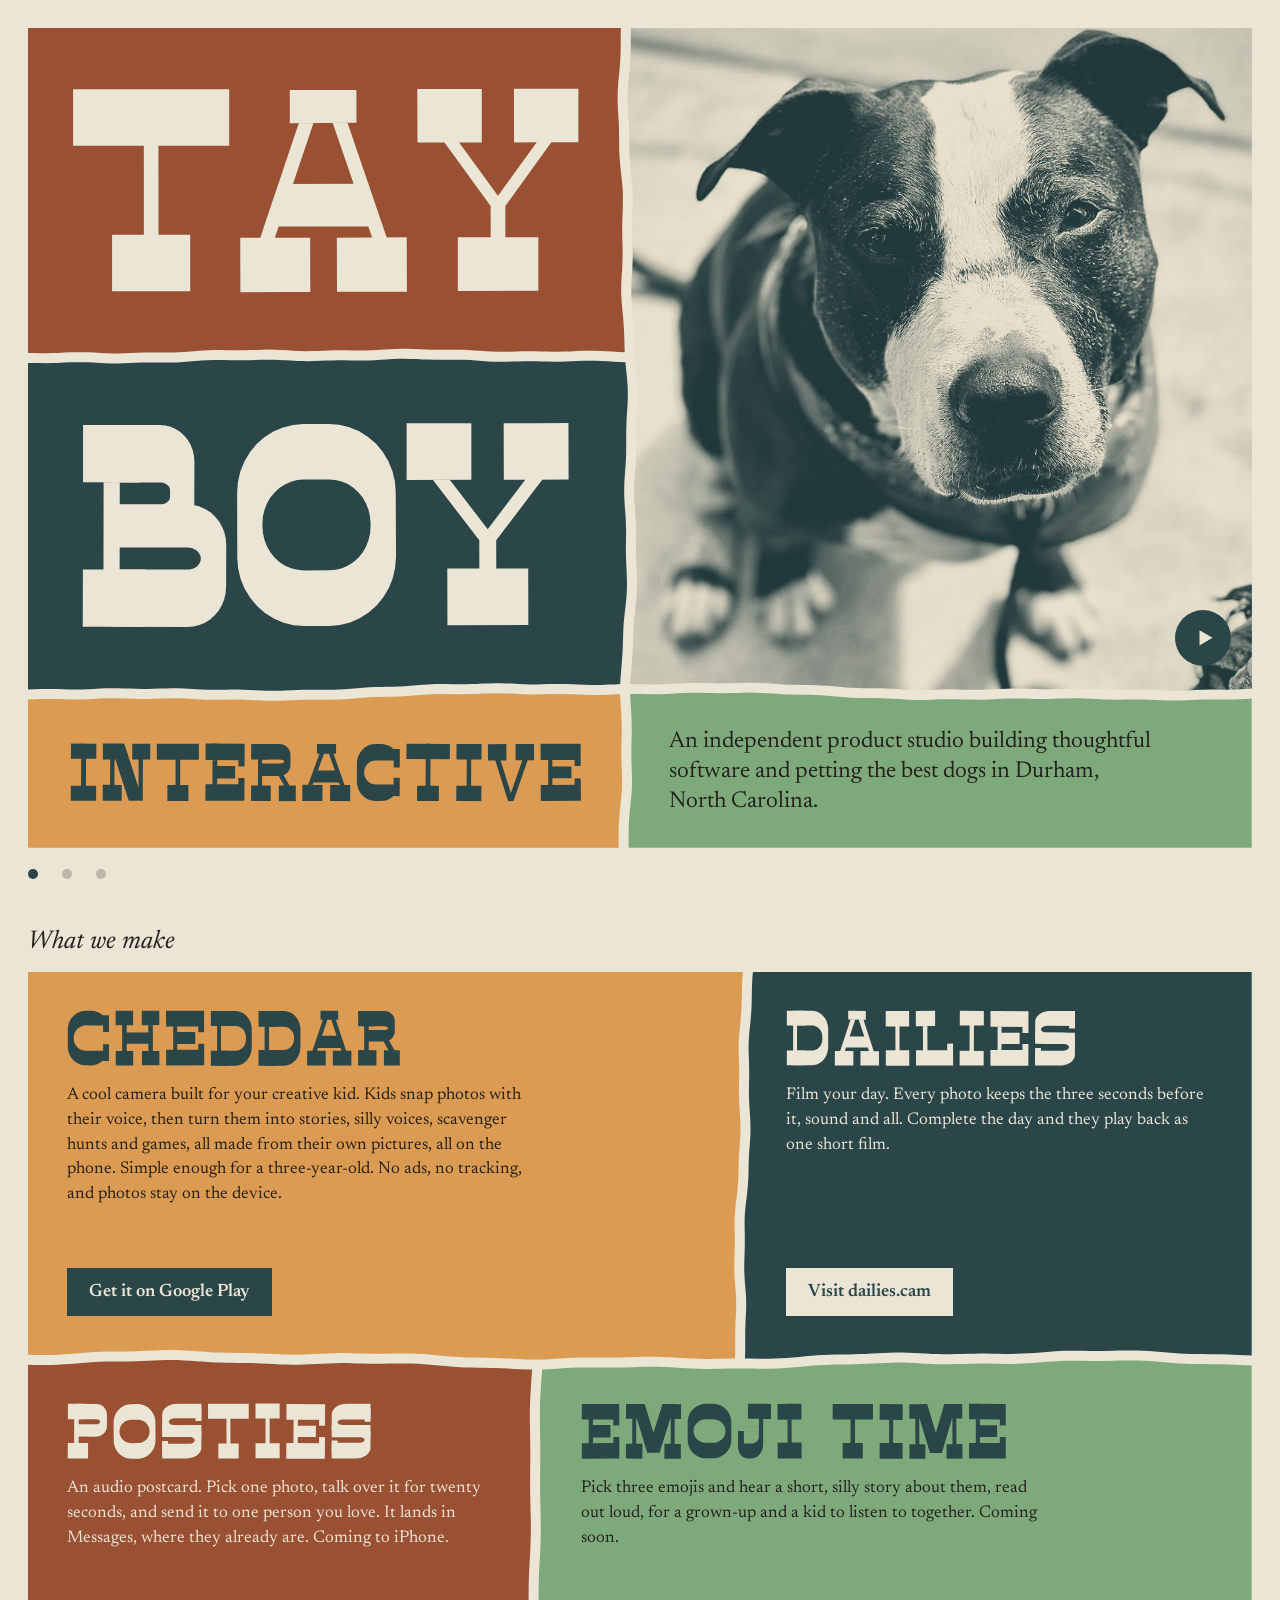
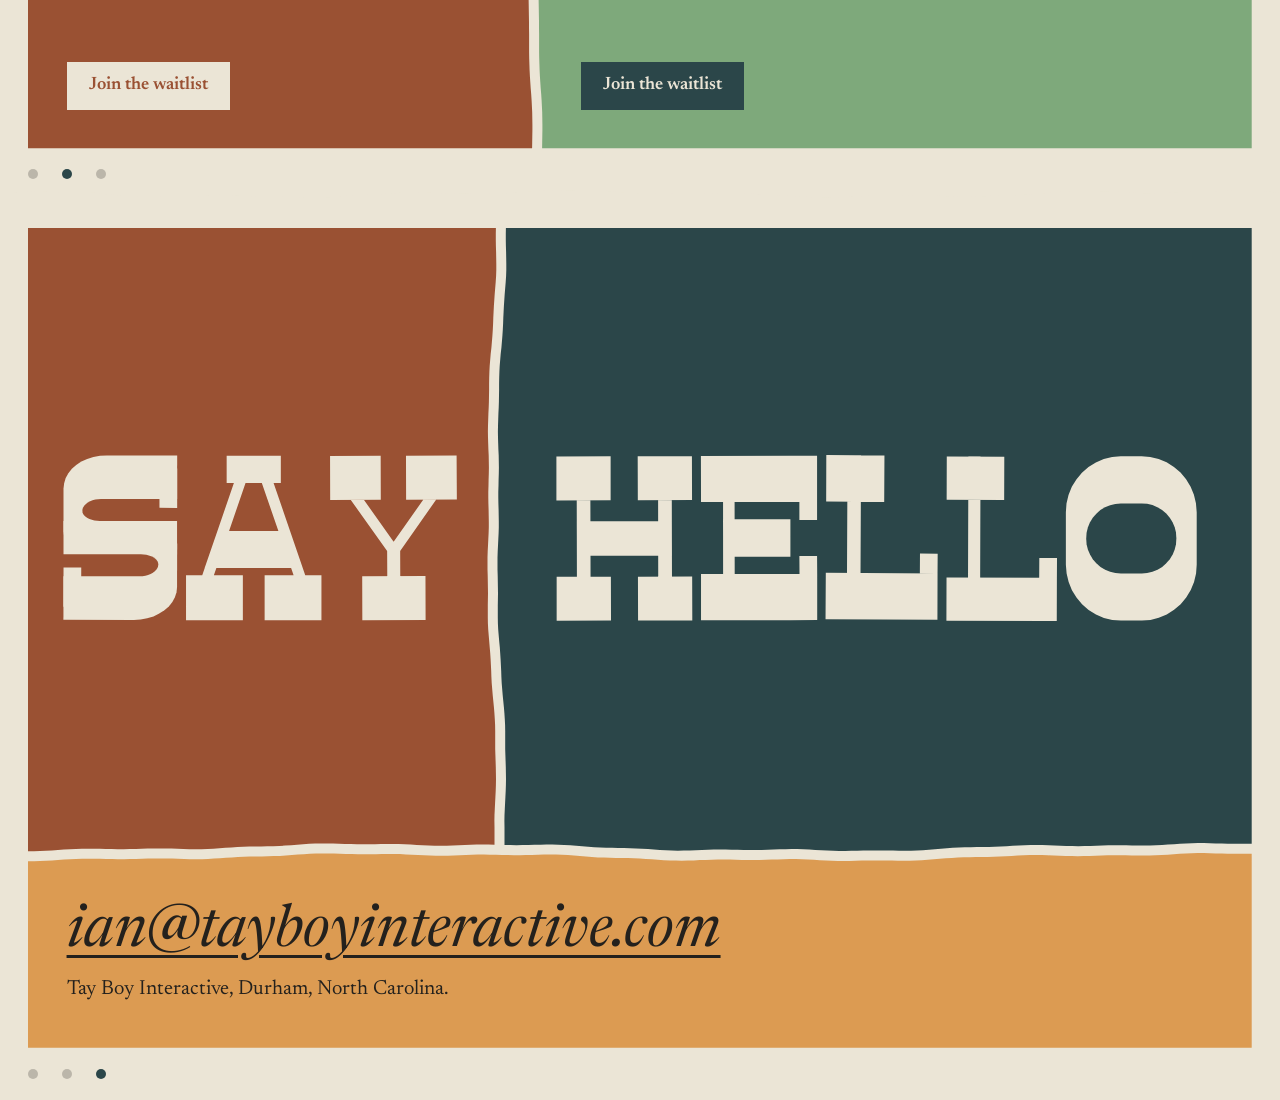
==== commit 6dd28e9d: "Tay's real photo, tinted, and he plays his video Tay is his own photo again, tinted from the night i" ====
--- a/index.html
+++ b/index.html
@@ -69,8 +69,22 @@
   .one .lede { grid-area: 3 / 2; padding: clamp(20px, 2.4vw, 36px) clamp(22px, 2.8vw, 44px); display: flex; align-items: center; }
   .one .lede p { font-size: clamp(20px, 1.8vw, 34px); line-height: 1.3; text-wrap: pretty; }
   .photo { position: absolute; inset: 0; display: block; }
+  .photo[hidden] { display: none; }
   .photo:focus-visible { outline: 3px solid var(--text); outline-offset: 4px; }
-  .clip { position: absolute; top: -8px; left: -8px; width: calc(100% + 16px); height: calc(100% + 16px); display: block; }
+  .clip { position: absolute; top: -8px; left: -8px; width: calc(100% + 16px); height: calc(100% + 16px); display: block; object-fit: cover; object-position: 50% 38%; }
+  /* Tay plays his video: a small play mark says so, and the film runs inside his piece, cut on the same line */
+  .play { position: absolute; right: clamp(14px, 1.6vw, 24px); bottom: clamp(14px, 1.6vw, 24px); width: clamp(48px, 4.4vw, 64px); aspect-ratio: 1; border-radius: 50%;
+          display: grid; place-items: center; background: var(--night); color: var(--paper); transition: scale .2s cubic-bezier(.2, .8, .2, 1); }
+  .play svg { width: 42%; height: 42%; translate: 6% 0; }
+  .photo:hover .play { scale: 1.08; }
+  .film { background: var(--night); container-type: size; }
+  /* the player keeps its own 16:9 shape, centred, so the bars round it are night ink rather than YouTube's black */
+  .film iframe { position: absolute; inset: 0; margin: auto; width: min(100cqw - 16px, (100cqh - 16px) * 16 / 9); height: auto; aspect-ratio: 16 / 9; border: 0; display: block; }
+  .shut { position: absolute; top: 20px; right: 20px; z-index: 2; width: 44px; height: 44px; border-radius: 50%; border: 0; padding: 0; cursor: pointer;
+          display: grid; place-items: center; background: var(--paper); color: var(--night); }
+  .shut svg { width: 18px; height: 18px; }
+  .shut:focus-visible { outline: 3px solid var(--paper); outline-offset: 3px; }
+  @media (prefers-reduced-motion: reduce) { .play { transition: none; } }
 
   /* 2/3: the work */
   .print.two { grid-template-columns: repeat(12, minmax(0, 1fr)); grid-template-rows: minmax(0, 1fr) minmax(0, 1fr); }
@@ -136,8 +150,9 @@
       <div class="blk boy" data-ink="#2b4649"><svg class="word" viewBox="0 0 329.4 134.0" preserveAspectRatio="xMidYMid meet" aria-hidden="true"><mask id="cut2" maskUnits="userSpaceOnUse" x="0" y="0" width="329.4" height="134.0"><path d="M26.9 2.6L58 2.7L61.4 3L64.8 3.8L68 5.2L71 7.2L73.6 9.5L75.9 12.3L77.7 15.5L79 18.9L79.8 22.4L80.1 26.1L80 58.2L79.7 61.8L78.9 65.4L77.6 68.8L75.7 71.9L73.5 74.7L70.8 77.1L67.9 79L64.7 80.4L61.3 81.2L57.8 81.5L26.8 81.5Z" fill="#fff"/><path d="M26.8 39.6L57.9 39.6L58.9 39.7L59.9 39.9L60.8 40.2L61.7 40.6L62.5 41.1L63.2 41.7L63.7 42.3L64.1 43L64.3 43.8L64.4 44.6L64.4 48.9L64.3 49.7L64.1 50.4L63.7 51.1L63.1 51.8L62.5 52.4L61.7 52.9L60.8 53.3L59.9 53.6L58.9 53.8L57.9 53.8L26.8 53.8Z" fill="#000"/><path d="M26.8 53.8L75.7 53.8L79.6 54.2L83.4 55.1L87 56.7L90.4 58.8L93.3 61.5L95.9 64.6L97.9 68.1L99.4 71.9L100.3 75.8L100.6 79.9L100.5 106.7L100.2 110.8L99.3 114.8L97.8 118.5L95.8 122L93.2 125.1L90.2 127.8L86.9 129.9L83.3 131.4L79.5 132.4L75.6 132.7L26.7 132.6Z" fill="#fff"/><path d="M26.8 81.5L75.7 81.5L77 81.6L78.3 81.9L79.5 82.3L80.7 82.9L81.7 83.6L82.6 84.5L83.2 85.4L83.8 86.5L84.1 87.5L84.2 88.7L84.2 88.7L84.1 89.8L83.8 90.9L83.2 91.9L82.5 92.8L81.7 93.7L80.7 94.4L79.5 95L78.3 95.4L77 95.7L75.6 95.7L26.7 95.7Z" fill="#000"/><path d="M8.4 2.6L45.4 2.6L45.3 39.6L8.4 39.5ZM8.3 95.6L48.9 95.7L48.8 132.6L8.2 132.6ZM21.7 2.6L32.1 2.6L31.9 132.6L21.5 132.6ZM107.6 46.4L108.1 39.4L109.6 32.7L112.2 26.3L115.7 20.3L120 15.1L125.1 10.5L130.9 6.9L137.1 4.2L143.6 2.6L150.3 2L166.7 2L173.4 2.5L179.9 4.1L186.2 6.7L191.9 10.3L197.1 14.8L201.4 20.1L205 26L207.6 32.4L209.2 39.1L209.7 46L209.9 87.6L209.3 94.5L207.8 101.3L205.2 107.7L201.7 113.6L197.4 118.9L192.3 123.4L186.5 127.1L180.3 129.8L173.8 131.4L167.1 132L150.7 132L144 131.5L137.5 129.9L131.2 127.3L125.5 123.7L120.4 119.2L116 113.9L112.4 108L109.8 101.6L108.2 94.9L107.7 88Z" fill="#fff"/><path d="M123.9 66L124.2 61.6L125.2 57.3L126.8 53.2L129 49.4L131.7 46.1L134.8 43.2L138.4 40.9L142.2 39.2L146.3 38.1L150.4 37.8L166.8 37.7L170.9 38L175 39.1L178.9 40.7L182.4 43L185.6 45.9L188.3 49.2L190.5 53L192.1 57.1L193.1 61.3L193.5 65.7L193.5 68L193.2 72.4L192.2 76.7L190.6 80.8L188.5 84.6L185.8 87.9L182.6 90.8L179 93.1L175.2 94.8L171.1 95.9L167 96.2L150.6 96.3L146.5 95.9L142.4 94.9L138.5 93.3L135 91L131.8 88.1L129.1 84.8L126.9 81L125.3 76.9L124.3 72.6L123.9 68.2Z" fill="#000"/><path d="M216.7 1.6L258.4 1.5L258.4 37.9L216.7 38ZM279.2 1.5L320.9 1.4L321 37.8L279.3 37.9ZM232.1 35.9L243 35.9L274.4 76.9L263.5 76.9ZM294.7 35.8L305.6 35.8L274.4 76.9L263.5 76.9ZM263.5 74.9L274.4 74.9L274.5 131.5L263.6 131.5ZM242.9 95.1L295 95L295.1 131.4L243 131.5Z" fill="#fff"/></mask><rect width="329.4" height="134.0" fill="#ebe5d6" mask="url(#cut2)"/></svg></div>
       <div class="blk inter" data-ink="#dc9b52"><svg class="word" viewBox="0 0 1164.1 134.0" preserveAspectRatio="xMidYMid meet" aria-hidden="true"><mask id="cut3" maskUnits="userSpaceOnUse" x="0" y="0" width="1164.1" height="134.0"><path d="M2.3 1.5L60 1.8L59.8 36.1L2.1 35.8ZM1.9 97.2L59.5 97.5L59.4 131.8L1.7 131.5ZM25.6 1.6L36.7 1.7L36.1 131.7L25 131.6ZM74.9 1.5L118 1.6L117.9 37.7L74.8 37.5ZM141.7 1.7L182.7 1.8L182.6 37.9L141.6 37.8ZM74.6 95.4L117.7 95.6L117.6 131.6L74.4 131.5ZM91.5 1.5L101.4 1.6L100.9 131.6L91.1 131.5ZM156.2 1.8L166.1 1.8L165.6 131.8L155.8 131.8ZM91.5 1.5L123.4 1.6L165.6 131.8L133.8 131.7ZM197.4 2L293.2 1.9L293.2 38.1L197.5 38.2ZM240.1 2L250.6 2L250.7 132L240.2 132ZM221.5 95.9L269.4 95.8L269.4 132L221.5 132ZM308.6 1.4L397.4 1.8L397.2 39.4L308.4 38.9ZM308.2 93.9L397 94.3L396.8 131.8L308 131.4ZM324.5 1.5L335.3 1.5L334.7 131.5L323.9 131.5ZM324.3 52.2L375.8 52.4L375.6 81L324.1 80.8ZM383.2 39.3L397.2 39.4L397.2 53.7L383.2 53.6ZM383 79.9L397 80L397 94.3L383 94.2ZM432.6 2.4L476.3 2.5L480.3 2.8L484.2 3.7L487.9 5.2L491.3 7.2L494.3 9.8L496.9 12.7L499 16L500.5 19.6L501.4 23.4L501.7 27.2L501.7 50.6L501.4 54.5L500.4 58.3L498.9 61.8L496.8 65.1L494.2 68.1L491.2 70.6L487.7 72.6L484.1 74.1L480.2 75L476.2 75.3L432.4 75.2Z" fill="#fff"/><path d="M432.5 37.8L476.3 37.9L478.1 38L479.8 38.1L481.5 38.4L483 38.8L484.3 39.2L485.5 39.8L486.4 40.4L487.1 41.1L487.5 41.8L487.7 42.5L487.7 42.5L487.5 43.2L487.1 43.9L486.4 44.5L485.5 45.1L484.3 45.7L483 46.1L481.4 46.5L479.8 46.8L478 46.9L476.3 47L432.5 46.9Z" fill="#000"/><path d="M412.2 2.4L452.9 2.4L452.9 37.9L412.2 37.8ZM412 96.9L456.8 97L456.7 132.4L412 132.4ZM427.9 2.4L437.3 2.4L437 132.4L427.6 132.4ZM465 58.3L477.2 58.3L500 98.1L487.8 98.1ZM475.1 97.1L513.8 97.1L513.7 132.6L475.1 132.5ZM561.9 2.2L605.4 2.4L605.3 24.6L561.8 24.4ZM568.3 22.4L578.7 22.5L552.2 95.4L541.8 95.4ZM588.4 22.6L598.8 22.6L624.6 95.8L614.1 95.8ZM553.7 62.7L613 63L622.6 90.2L543.8 89.8ZM528.7 95.3L574.5 95.6L574.3 132.3L528.5 132ZM591.9 95.6L637.6 95.9L637.4 132.6L591.7 132.4ZM652.8 46.3L653.4 39.4L655 32.7L657.6 26.3L661.1 20.4L665.5 15.1L670.6 10.6L676.4 7L682.6 4.4L689.2 2.8L695.9 2.2L707.6 2.3L714.3 2.9L720.8 4.5L727 7.2L732.8 10.8L737.9 15.3L742.2 20.6L745.7 26.5L748.3 33L749.8 39.7L750.3 46.6L750.2 88.2L749.6 95.1L748 101.9L745.5 108.3L741.9 114.2L737.5 119.4L732.4 123.9L726.6 127.5L720.4 130.2L713.9 131.8L707.2 132.3L695.5 132.2L688.8 131.7L682.2 130L676 127.4L670.3 123.7L665.2 119.2L660.8 113.9L657.3 108L654.8 101.6L653.2 94.8L652.7 87.9Z" fill="#fff"/><path d="M669.2 67.1L669.5 62.9L670.5 58.7L672.1 54.8L674.3 51.2L677 47.9L680.2 45.2L683.7 43L687.6 41.3L691.6 40.4L695.8 40L707.5 40.1L711.6 40.4L715.6 41.4L719.5 43.1L723 45.3L726.2 48.1L728.8 51.4L731 55L732.6 58.9L733.5 63.1L733.8 67.4L733.8 67.4L733.5 71.6L732.5 75.8L730.9 79.7L728.7 83.4L726 86.6L722.9 89.4L719.3 91.6L715.5 93.2L711.4 94.2L707.3 94.5L695.6 94.5L691.4 94.1L687.4 93.1L683.6 91.5L680 89.2L676.9 86.4L674.2 83.2L672 79.5L670.5 75.6L669.5 71.4L669.2 67.2ZM706.5 40.1L755.2 40.2L755 94.7L706.3 94.5Z" fill="#000"/><path d="M736.4 13.7L750.4 13.8L750.3 55.8L736.3 55.8ZM736.2 79L750.2 79L750.1 121.1L736.1 121ZM765.5 1.8L864.4 2.2L864.2 36.9L765.4 36.4ZM809.5 2L820.4 2L819.8 132L809 132ZM789.8 97.2L839.3 97.4L839.1 132.1L789.7 131.9ZM879.4 2.4L936.6 2.7L936.4 37.9L879.3 37.6ZM879 97.2L936.1 97.5L935.9 132.7L878.8 132.4ZM902.9 2.5L913.1 2.6L912.4 132.6L902.2 132.5ZM950.9 2.9L992.8 2.7L993 39.8L951.1 40ZM1013.7 2.6L1055.6 2.4L1055.8 39.5L1013.9 39.7ZM967 37.9L979.1 37.8L1008.9 132.6L996.8 132.7ZM1029.8 37.6L1041.9 37.5L1008.9 132.6L996.8 132.7ZM1070.6 2.1L1161.8 1.7L1161.9 38.2L1070.8 38.6ZM1071 95.6L1162.2 95.2L1162.4 131.7L1071.2 132.1ZM1087.7 2L1097.2 2L1097.8 132L1088.3 132ZM1088 53.6L1140.8 53.4L1141 80.2L1088.1 80.5ZM1147.9 38.3L1161.9 38.2L1162 52.5L1148 52.6ZM1148.1 81L1162.1 80.9L1162.2 95.2L1148.2 95.3Z" fill="#fff"/></mask><rect width="1164.1" height="134.0" fill="#2b4649" mask="url(#cut3)"/></svg></div>
       <div class="blk dog" data-ink="#e2d9c4">
-        <a class="photo" href="/night/" aria-label="Tay, a black and white dog in a bandana. Go to the night version of this page">
-          <svg class="clip" viewBox="0 0 1000 1000" preserveAspectRatio="xMidYMid slice" aria-hidden="true" focusable="false"><rect width="1000" height="1000" fill="#e2d9c4"/><path d="M-0.1 0.0L168.7 0.0L166.0 4.5L159.0 4.7L156.0 7.1L148.0 6.2L138.0 8.2L131.0 6.3L119.0 12.3L118.2 13.0L120.0 14.7L135.0 22.4L141.0 23.1L168.0 30.9L178.2 35.0L188.0 36.8L199.0 41.5L207.0 42.8L235.0 51.7L259.0 55.2L280.0 55.2L308.0 64.9L327.0 68.3L344.0 73.2L371.0 74.3L398.0 81.9L417.0 84.3L432.0 88.5L465.0 86.0L509.0 86.8L534.7 82.0L545.6 77.0L541.2 73.0L540.9 67.0L534.0 60.8L533.8 59.0L535.0 58.0L541.0 58.7L546.0 61.5L553.0 62.2L566.6 71.0L593.0 68.7L601.4 71.0L600.9 73.0L597.0 75.3L584.0 78.8L572.0 84.3L548.0 91.8L526.0 95.3L508.0 94.6L497.0 91.2L491.0 92.6L488.0 94.8L484.5 101.0L474.0 111.3L468.0 114.4L466.7 117.0L467.9 121.0L472.0 124.0L475.5 129.0L481.2 140.0L481.3 145.0L485.0 148.6L489.2 157.0L489.4 166.0L487.3 177.0L490.4 198.0L488.5 205.0L491.0 211.0L489.8 213.0L490.6 220.0L497.2 234.0L498.0 245.0L496.9 250.0L500.5 258.0L500.4 271.0L498.0 277.0L499.1 281.0L498.1 285.0L498.8 288.0L497.1 292.0L498.6 297.0L497.8 304.0L499.0 304.7L504.0 299.8L506.5 303.0L503.4 312.0L509.2 321.0L508.4 329.0L505.8 337.0L507.0 343.0L509.5 347.0L509.0 348.5L505.0 349.5L504.2 354.0L507.0 359.6L513.0 359.8L514.3 362.0L507.3 365.0L507.0 371.6L503.0 372.7L501.8 380.0L499.6 385.0L489.8 389.0L487.6 393.0L484.6 395.0L483.7 398.0L478.3 403.0L481.1 407.0L477.0 414.0L476.6 417.0L477.0 418.6L480.0 420.0L477.0 422.4L475.0 420.7L472.6 422.0L470.7 427.0L474.0 426.1L475.0 428.0L471.0 430.1L466.5 437.0L467.0 438.0L469.0 437.0L477.0 431.2L482.0 429.3L483.5 430.0L482.0 431.8L479.0 431.0L475.8 438.0L467.4 445.0L469.0 446.8L473.0 443.7L476.0 442.9L473.3 447.0L470.0 448.8L468.1 453.0L469.0 453.7L478.2 448.0L475.5 451.0L474.7 456.0L465.3 465.0L467.0 469.0L466.9 473.0L469.0 474.6L472.0 474.5L473.0 476.0L469.3 481.0L465.0 491.2L464.5 494.0L466.8 497.0L466.6 499.0L461.0 500.5L460.0 502.0L461.0 508.8L462.7 505.0L464.7 504.0L466.2 504.0L466.5 507.0L463.0 509.6L461.0 509.1L457.6 513.0L459.0 514.2L462.0 511.7L465.0 512.6L471.0 511.2L475.0 511.7L477.0 513.2L477.3 516.0L479.9 518.0L476.6 522.0L476.0 525.7L470.0 529.1L467.0 527.1L465.0 527.8L460.3 536.0L460.0 540.7L458.0 539.0L456.6 540.0L457.8 552.0L456.0 557.5L452.3 559.0L451.6 563.0L454.3 566.0L453.8 571.0L456.7 573.0L458.2 580.0L453.0 584.0L450.3 590.0L449.0 598.0L450.0 601.0L448.0 602.1L441.0 601.4L438.5 600.0L439.9 594.0L437.0 590.0L437.5 583.0L433.7 574.0L432.0 573.2L431.6 575.0L435.6 598.0L434.1 604.0L439.0 607.9L441.0 606.7L447.0 607.0L450.0 615.2L452.0 615.8L454.0 614.2L455.1 615.0L454.6 618.0L451.4 620.0L450.8 622.0L453.8 629.0L453.7 634.0L461.0 642.0L458.2 650.0L462.1 651.0L467.0 661.8L472.0 656.1L473.0 657.0L476.0 664.0L475.0 668.8L471.3 671.0L474.0 672.8L474.8 676.0L481.0 683.1L482.2 690.0L492.6 699.0L499.2 701.0L500.5 701.0L487.0 689.0L485.6 682.0L481.5 675.0L483.1 670.0L481.3 665.0L482.5 650.0L478.7 638.0L475.6 636.0L476.5 628.0L476.0 626.9L474.0 627.8L469.0 627.2L468.6 626.0L469.0 624.2L474.0 622.9L478.1 619.0L476.8 617.0L477.9 613.0L474.0 607.9L470.6 607.0L467.8 601.0L469.0 594.2L473.0 594.7L475.4 592.0L471.0 588.9L470.1 585.0L472.0 579.7L475.0 580.5L475.4 582.0L473.2 584.0L473.8 586.0L478.7 589.0L481.0 593.5L483.6 592.0L483.5 590.0L486.2 585.0L490.1 583.0L489.0 580.6L485.0 583.4L482.1 581.0L485.0 578.7L490.0 578.5L490.3 574.0L492.8 570.0L493.2 566.0L491.1 562.0L493.3 556.0L490.4 553.0L488.0 541.0L491.9 529.0L491.2 525.0L493.0 524.2L498.0 527.2L501.0 527.1L505.0 530.2L508.0 528.7L512.0 530.6L514.0 530.2L514.7 526.0L520.0 521.0L521.8 517.0L534.3 508.0L537.0 501.2L541.0 501.5L549.0 492.6L553.0 494.3L557.0 491.1L560.8 492.0L558.4 487.0L562.0 485.0L564.2 481.0L560.8 476.0L554.1 473.0L556.0 470.7L562.0 472.5L564.0 467.5L570.8 470.0L570.0 472.9L563.8 474.0L562.3 476.0L565.0 479.2L569.0 480.8L570.4 480.0L569.7 477.0L571.0 475.4L575.0 477.1L579.0 474.8L583.0 477.3L586.8 477.0L586.5 472.0L596.0 464.2L602.0 463.5L604.0 460.4L609.7 461.0L611.0 464.4L616.0 464.4L622.0 472.0L618.2 477.0L621.0 480.9L624.7 480.0L625.7 483.0L631.0 485.7L635.0 485.4L637.6 489.0L649.0 492.5L653.1 496.0L661.0 509.5L670.0 516.3L675.1 525.0L680.0 542.0L679.0 546.0L679.8 550.0L677.0 552.1L676.7 554.0L678.0 554.9L684.0 554.0L685.4 555.0L684.7 557.0L679.0 557.0L677.6 559.0L679.0 564.4L681.1 565.0L679.0 565.4L678.8 572.0L684.0 574.1L685.4 576.0L684.0 581.0L686.3 584.0L686.0 585.7L684.7 586.0L683.0 584.0L679.6 589.0L680.0 590.2L683.0 589.6L684.6 591.0L685.8 598.0L683.2 604.0L686.5 607.0L685.7 611.0L690.0 612.6L693.0 611.5L697.0 612.7L702.8 617.0L702.1 624.0L700.0 625.0L698.5 623.0L701.0 620.0L699.0 617.1L695.0 616.2L684.0 616.7L683.0 623.0L685.0 623.7L686.3 620.0L689.0 619.8L694.0 625.0L691.0 633.2L688.9 635.0L697.0 632.9L699.0 636.7L703.0 635.9L707.0 637.8L711.0 636.7L715.0 642.0L714.9 646.0L721.0 656.4L724.0 653.6L729.0 653.9L731.2 661.0L734.0 660.0L739.4 645.0L739.9 637.0L737.6 630.0L735.0 626.9L731.0 626.2L729.2 629.0L730.0 630.2L735.0 631.0L737.2 637.0L736.3 638.0L731.0 635.6L728.0 635.8L721.0 632.0L725.7 628.0L724.9 624.0L727.8 618.0L727.2 615.0L733.0 611.9L735.8 612.0L732.8 605.0L734.1 598.0L731.3 590.0L732.6 586.0L731.5 577.0L732.8 573.0L729.8 570.0L720.5 549.0L717.7 547.0L718.6 542.0L714.2 539.0L715.0 536.0L712.7 533.0L712.6 529.0L710.0 523.0L706.5 520.0L707.0 515.0L704.2 505.0L699.0 499.4L694.2 491.0L695.0 487.6L691.9 486.0L687.4 472.0L687.6 469.0L682.0 465.0L680.1 458.0L676.8 456.0L673.3 448.0L666.9 441.0L666.7 438.0L663.6 435.0L662.4 431.0L658.7 426.0L652.3 421.0L647.3 412.0L641.0 412.7L639.0 409.0L634.1 406.0L633.1 403.0L631.3 402.0L632.0 400.0L636.0 400.5L638.8 398.0L638.0 396.0L633.0 396.7L629.7 394.0L631.0 391.2L635.5 392.0L634.0 389.1L632.0 389.8L632.2 387.0L635.0 387.7L637.6 386.0L630.0 382.8L627.0 379.0L622.0 381.8L620.3 381.0L620.0 379.2L618.0 381.7L615.0 381.4L614.2 379.0L616.0 377.0L617.4 372.0L615.0 369.5L613.0 378.1L609.0 373.0L607.0 374.4L602.0 372.6L597.9 375.0L599.8 371.0L598.0 366.4L594.3 371.0L596.9 375.0L593.0 377.6L587.0 377.2L583.0 370.3L581.0 371.0L578.0 370.0L575.0 378.3L572.0 376.4L569.0 378.8L565.0 374.7L563.0 375.0L563.1 378.0L566.7 383.0L566.0 385.1L562.0 383.1L559.0 383.8L555.1 381.0L553.0 377.6L547.0 375.1L544.0 376.6L538.0 376.3L536.2 378.0L537.0 384.1L533.0 383.9L531.0 381.3L526.0 378.4L522.9 382.0L523.3 386.0L522.0 386.9L519.0 384.4L517.0 377.0L521.9 376.0L524.0 368.1L529.0 367.1L532.0 368.5L538.0 367.4L542.0 359.9L546.0 362.5L549.0 361.2L555.0 367.2L555.0 362.0L558.0 360.8L566.0 369.3L567.1 369.0L567.3 366.0L564.1 361.0L569.0 360.0L571.0 358.1L573.3 361.0L574.0 366.5L577.0 368.5L575.5 360.0L577.4 358.0L577.7 355.0L582.0 350.9L588.0 353.1L592.0 357.1L593.6 355.0L592.0 353.4L593.0 353.6L595.0 349.5L600.0 349.4L599.0 342.4L597.0 342.4L595.0 345.3L592.8 344.0L592.0 338.0L593.0 336.8L596.0 337.2L597.4 335.0L595.0 330.7L591.7 330.0L592.0 324.0L588.2 321.0L588.3 316.0L585.4 313.0L583.0 306.5L573.7 300.0L574.0 297.9L578.0 299.4L579.7 296.0L578.4 290.0L579.3 283.0L578.2 274.0L583.0 268.3L587.9 268.0L592.0 263.3L600.0 245.3L601.0 244.6L605.6 247.0L606.0 240.2L612.0 239.3L616.6 233.0L623.7 229.0L622.8 222.0L628.6 214.0L624.6 211.0L627.0 205.0L626.4 202.0L631.1 197.0L628.8 194.0L628.5 190.0L625.0 189.0L623.9 186.0L629.1 179.0L629.0 176.2L627.1 174.0L630.0 171.8L633.0 173.3L635.3 170.0L632.0 169.0L630.0 165.8L627.0 165.6L622.3 163.0L622.3 161.0L627.6 155.0L626.0 153.2L622.6 153.0L626.0 149.6L626.8 145.0L620.0 148.2L619.6 146.0L621.5 143.0L619.7 140.0L619.7 136.0L618.0 134.3L615.0 135.8L612.9 135.0L612.8 124.0L609.0 122.6L606.4 120.0L607.4 115.0L606.5 108.0L603.6 102.0L604.8 97.0L598.5 93.0L599.2 90.0L609.0 82.2L621.0 79.0L624.0 74.4L639.9 73.0L646.4 71.0L663.0 48.7L684.0 29.8L711.0 11.5L720.0 10.9L739.0 13.5L762.6 21.0L787.0 26.6L800.0 31.4L829.0 47.2L848.0 62.6L860.0 75.5L865.0 79.2L873.0 82.7L887.0 86.4L895.0 91.6L900.5 99.0L911.0 123.8L922.7 143.0L922.5 147.0L919.0 150.7L915.0 151.7L912.0 150.4L894.6 132.0L880.0 113.4L868.8 104.0L862.0 102.1L845.0 108.0L835.1 114.0L834.6 136.0L825.0 153.9L832.0 152.2L886.0 161.0L915.0 161.8L965.0 171.9L986.0 171.4L989.7 174.0L999.0 176.0L999.0 205.8L974.4 201.0L916.0 192.2L887.0 185.7L853.0 181.5L827.0 175.2L816.0 171.2L813.0 169.0L808.0 173.0L804.5 186.0L796.0 194.0L794.0 197.6L792.7 216.0L798.8 277.0L805.8 311.0L814.0 337.8L818.1 347.0L820.3 360.0L816.1 378.0L812.6 424.0L806.9 450.0L812.7 485.0L814.4 518.0L819.7 548.0L819.9 586.0L821.1 604.0L817.2 629.0L800.4 684.0L783.3 724.0L777.7 733.0L769.1 742.0L747.0 757.5L712.0 769.7L687.6 781.0L686.4 790.0L708.9 832.0L708.8 840.0L706.7 847.0L702.0 849.8L685.0 850.2L667.0 855.4L645.4 858.0L640.2 862.0L637.3 867.0L637.0 876.0L641.0 886.5L649.0 889.4L659.0 889.3L662.0 890.7L668.8 899.0L678.2 917.0L684.0 923.6L688.0 925.4L691.5 924.0L695.8 919.0L699.0 909.1L702.0 907.8L705.0 908.3L724.1 920.0L725.2 923.0L724.8 928.0L720.7 935.0L717.0 938.8L712.0 941.5L698.0 943.4L694.0 949.6L688.0 955.4L679.0 958.4L667.0 955.5L654.0 947.2L638.0 934.3L617.0 923.0L610.0 921.7L605.0 923.3L602.2 927.0L599.2 935.0L598.6 946.0L601.9 969.0L604.3 982.0L608.0 987.8L612.0 990.4L616.0 991.1L633.0 984.5L653.0 984.7L674.0 991.2L685.0 999.0L582.7 999.0L580.0 991.9L573.0 987.0L568.6 989.0L565.8 999.0L480.7 999.0L523.1 943.0L527.3 934.0L539.0 917.0L542.0 909.3L567.9 862.0L575.0 856.5L589.0 852.6L593.3 848.0L602.5 809.0L608.4 792.0L607.0 785.0L603.0 782.1L599.0 781.7L586.3 786.0L560.0 798.6L539.0 804.8L517.0 806.4L490.0 803.6L480.0 805.2L474.0 808.0L466.0 815.9L451.0 825.8L442.0 834.4L438.9 841.0L436.9 852.0L436.8 906.0L438.0 923.0L436.6 972.0L438.9 999.0L55.3 999.0L60.3 995.0L67.0 992.1L73.0 991.2L79.0 991.9L87.0 989.1L101.0 987.4L110.0 989.5L117.6 986.0L118.1 981.0L122.7 974.0L120.7 969.0L108.9 959.0L94.0 933.6L88.0 927.0L82.1 923.0L75.9 915.0L77.0 899.0L79.6 885.0L81.8 881.0L95.0 871.3L98.0 870.9L102.0 872.4L103.8 875.0L104.4 880.0L103.8 898.0L106.0 901.6L109.0 901.9L127.0 892.3L139.2 893.0L143.6 889.0L153.0 869.5L161.0 867.3L168.0 870.3L171.0 870.1L174.0 866.2L175.0 861.0L173.0 855.9L156.0 850.7L148.0 843.6L131.0 843.6L123.0 839.4L118.0 838.9L111.7 841.0L103.0 849.8L98.0 850.3L93.0 847.2L84.0 851.2L76.3 864.0L70.0 871.4L56.0 875.3L50.0 874.8L48.0 873.7L44.9 867.0L44.8 862.0L48.0 856.3L51.0 854.0L56.0 854.1L58.1 851.0L57.1 839.0L58.7 818.0L67.4 796.0L67.1 786.0L63.6 778.0L65.8 771.0L68.0 768.7L71.0 768.1L77.0 768.8L81.0 771.3L91.0 771.6L94.1 770.0L98.0 765.5L95.2 754.0L98.2 744.0L97.6 740.0L89.9 736.0L81.0 737.6L77.2 735.0L76.3 732.0L77.1 721.0L74.5 712.0L69.4 704.0L66.9 686.0L73.2 678.0L70.0 673.7L71.0 669.7L75.1 666.0L77.5 661.0L86.0 655.5L93.9 653.0L95.8 642.0L105.4 630.0L110.1 615.0L110.7 601.0L114.3 588.0L114.1 577.0L109.7 560.0L108.1 545.0L107.2 492.0L104.5 459.0L105.8 433.0L104.8 429.0L99.0 423.1L86.0 419.1L56.0 413.3L36.0 411.1L0.0 411.0L0.0 394.4L31.0 391.0L35.6 389.0L36.9 384.0L34.6 378.0L28.0 372.5L0.0 356.3L0.0 322.7L12.0 325.3L23.0 330.5L64.0 355.1L102.0 373.8L117.0 378.7L124.0 376.3L127.9 372.0L137.7 352.0L160.8 321.0L191.0 284.8L202.1 268.0L231.5 239.0L234.7 233.0L234.1 231.0L231.5 229.0L220.1 225.0L205.0 221.7L183.0 220.4L178.0 224.9L158.4 254.0L146.0 266.7L139.0 269.3L134.4 266.0L133.1 255.0L135.5 244.0L142.3 227.0L151.0 215.4L174.3 199.0L200.0 177.4L227.0 145.2L256.0 118.9L264.8 108.0L284.0 93.0L287.2 88.0L274.0 81.9L265.0 80.2L228.0 78.1L152.8 67.0L125.0 64.9L51.0 52.7L15.0 51.0L0.0 46.8ZM880.2 0.0L900.9 0.0L900.4 6.0L897.3 9.0L894.0 12.1L883.9 9.0L880.3 6.0ZM914.2 0.0L999.0 0.0L999.0 91.3L988.0 82.3L980.2 74.0L975.0 63.6L969.0 50.8L963.0 50.1L960.0 53.0L951.0 56.3L946.0 60.0L943.1 66.0L943.4 78.0L941.0 79.8L937.6 79.0L935.2 71.0L937.2 54.0L936.0 46.0L938.6 40.0L947.1 34.0L950.0 30.1L954.0 28.7L955.0 24.7L949.0 19.3L942.0 15.5L933.0 15.6L921.0 12.6L918.0 8.0L915.0 6.4ZM104.2 4.0L107.7 5.0L110.1 9.0L105.1 12.0L101.0 11.9L99.6 8.0L100.4 6.0ZM292.3 29.0L295.0 28.4L296.9 31.0L295.0 33.5L290.0 34.3L286.0 33.3L285.2 31.0ZM998.2 113.0L999.0 112.5L999.0 142.7L993.7 141.0L988.0 136.1L981.4 130.0L980.7 128.0L983.0 124.9L993.4 120.0ZM70.0 187.0L96.0 187.2L105.0 190.3L107.7 193.0L106.0 196.8L89.0 197.5L72.0 196.0L65.0 193.4L53.2 193.0L53.6 191.0L59.0 187.8ZM727.7 294.0L719.0 305.6L709.0 310.5L704.0 311.7L702.0 311.0L700.4 310.0L719.0 301.1ZM289.9 297.0L293.0 297.1L295.0 299.0L296.6 302.0L296.1 305.0L292.0 304.2L289.0 305.5L285.0 308.0L282.0 312.0L279.0 314.3L276.6 313.0L278.7 303.0ZM531.8 384.0L533.0 384.2L534.2 389.0L533.0 390.2L530.3 390.0L527.3 388.0L526.9 385.0ZM493.7 411.0L497.0 410.4L499.5 412.0L496.1 415.0L497.3 421.0L495.3 425.0L494.9 430.0L496.7 433.0L501.0 433.4L501.6 438.0L498.0 440.5L493.9 441.0L493.5 442.0L497.0 442.5L497.4 445.0L493.2 448.0L485.6 457.0L483.3 461.0L483.0 465.0L480.0 469.3L478.0 472.7L475.4 473.0L476.0 468.6L480.0 462.0L477.0 460.1L475.2 456.0L482.2 451.0L488.3 444.0L488.5 441.0L492.2 434.0L489.0 432.0L488.1 427.0L490.1 420.0L487.2 419.0L487.3 418.0L490.0 416.5L491.5 412.0ZM568.0 455.0L570.0 456.0L571.0 460.2L576.0 461.5L577.0 463.0L574.0 468.3L570.0 466.9L567.4 464.0L567.7 460.0L566.0 458.8L564.0 461.4L562.0 458.8L562.2 457.0ZM496.3 458.0L499.0 457.5L502.0 460.8L501.0 463.6L499.0 463.0L498.0 461.0L492.9 463.0L494.0 459.6ZM504.5 471.0L505.6 471.0L505.1 474.0L501.4 478.0L504.9 481.0L504.0 482.3L497.0 485.0L494.0 482.3L491.0 482.3L488.0 484.5L486.6 484.0L490.7 479.0L498.0 473.8ZM478.9 479.0L482.0 479.0L479.6 484.0L482.1 486.0L481.0 489.5L474.0 487.2L473.4 486.0ZM472.1 504.0L476.0 504.5L477.7 506.0L474.0 509.5L471.0 509.9L468.5 508.0ZM750.0 544.0L754.0 543.9L756.7 548.0L756.5 556.0L751.9 564.0L747.0 565.7L744.8 562.0L745.8 553.0ZM477.3 550.0L479.5 550.0L477.3 554.0L480.0 557.0L474.0 558.5L473.0 560.0L472.7 562.0L474.3 564.0L472.7 567.0L473.6 570.0L471.0 575.9L468.7 575.0L469.0 568.0L467.1 563.0L467.5 553.0L469.0 551.2L472.0 554.9L476.7 553.0ZM785.2 557.0L788.4 557.0L790.6 559.0L791.4 564.0L790.0 570.0L786.0 573.8L780.0 574.9L776.0 574.3L775.1 569.0L779.0 562.7ZM393.9 563.0L398.5 566.0L401.6 578.0L401.0 578.8L400.0 577.4L395.0 568.4ZM872.7 565.0L879.0 564.3L882.8 568.0L881.6 576.0L877.0 579.8L871.0 579.7L867.6 575.0L867.5 569.0ZM772.9 577.0L775.0 576.6L781.6 583.0L782.8 588.0L774.0 592.9L766.0 601.1L761.0 601.8L756.4 600.0L755.0 596.4L755.3 593.0L760.3 586.0ZM745.3 596.0L748.0 596.0L751.8 600.0L751.3 603.0L748.5 605.0L746.0 605.5L742.7 602.0L742.3 599.0ZM699.1 640.0L706.6 642.0L706.7 645.0L705.0 646.5L701.5 645.0ZM972.5 645.0L984.0 645.1L991.8 648.0L993.7 654.0L988.0 657.5L981.0 657.4L968.0 653.5L966.3 650.0L967.0 647.0ZM656.0 702.0L658.3 702.0L657.0 704.9L648.0 705.5L642.0 707.9L633.0 706.0L623.0 708.7L619.9 708.0L616.5 707.0L619.0 704.9L639.0 704.6ZM130.7 766.0L133.5 766.0L134.5 768.0L131.2 775.0L132.7 781.0L129.8 786.0L129.7 792.0L126.6 794.0L121.0 794.5L118.0 794.4L117.0 793.0L119.0 785.5L127.8 774.0L127.6 768.0ZM997.1 819.0L999.0 818.1L999.2 826.0L999.3 999.0L852.8 999.0L875.1 982.0L876.1 978.0L873.0 972.0L870.2 959.0L870.7 955.0L873.0 953.3L876.4 954.0L878.2 957.0L879.0 963.0L881.0 963.2L880.5 956.0L883.5 949.0L892.0 936.2L908.1 918.0L915.6 891.0L922.5 878.0L925.7 874.0L934.0 869.5L937.0 866.0L936.3 863.0L930.0 860.6L912.0 862.8L906.0 862.2L900.1 859.0L899.5 856.0L903.0 853.9L917.0 852.1L926.2 843.0L933.0 839.7L968.0 830.6L982.0 830.4L988.0 824.1ZM311.0 837.0L318.0 839.1L324.3 848.0L326.2 854.0L323.0 858.1L320.0 858.5L314.5 855.0L308.9 846.0L307.9 841.0ZM938.6 879.0L942.0 878.7L944.5 880.0L948.2 888.0L948.2 891.0L929.0 903.5L924.0 906.4L922.0 905.7L925.0 891.9L929.7 884.0Z" fill="#b9c7be" fill-rule="evenodd"/><path d="M711.5 15.0L720.0 14.4L739.0 16.3L757.0 22.5L786.0 28.4L799.0 33.5L828.0 49.4L846.0 63.8L868.0 85.6L873.0 88.3L877.0 87.4L885.0 88.7L893.3 94.0L899.7 103.0L907.5 124.0L917.3 140.0L918.6 146.0L916.0 148.9L911.0 147.0L895.7 131.0L884.0 115.1L869.0 101.7L862.0 100.0L850.0 103.7L837.0 110.0L833.5 113.0L831.5 126.0L833.3 133.0L831.7 138.0L818.0 160.5L806.6 172.0L802.8 186.0L794.3 194.0L789.4 202.0L790.1 214.0L788.7 220.0L793.7 244.0L797.8 284.0L799.9 289.0L803.2 311.0L812.4 340.0L816.1 347.0L818.5 361.0L813.1 379.0L814.1 385.0L807.7 435.0L803.2 454.0L794.4 481.0L797.2 492.0L794.4 505.0L797.9 514.0L799.3 529.0L798.9 539.0L794.7 548.0L786.0 550.4L781.0 553.3L762.0 576.5L758.0 576.8L755.9 570.0L761.5 555.0L763.0 542.0L756.0 539.9L744.8 541.0L740.0 528.7L737.0 532.4L737.8 541.0L736.5 543.0L731.0 546.7L726.0 545.4L722.0 546.1L720.3 545.0L721.0 541.0L718.1 538.0L716.2 533.0L717.0 530.0L712.8 525.0L709.4 518.0L705.3 504.0L700.7 499.0L697.4 492.0L697.1 487.0L693.4 480.0L695.3 477.0L692.4 473.0L691.0 468.2L683.5 464.0L684.0 460.5L688.0 459.0L683.0 452.8L678.9 453.0L679.0 451.2L681.0 451.5L680.6 450.0L675.0 444.0L671.9 438.0L656.9 422.0L656.6 420.0L658.7 419.0L652.7 414.0L649.3 408.0L650.0 406.5L654.4 405.0L649.5 400.0L649.7 396.0L653.0 390.1L656.7 391.0L655.8 393.0L657.0 394.6L664.2 396.0L668.0 401.1L671.0 399.1L676.0 400.2L677.5 399.0L670.1 394.0L668.7 390.0L671.8 388.0L670.3 383.0L669.0 382.2L665.0 384.2L663.0 382.6L665.3 379.0L660.4 372.0L661.2 370.0L660.0 368.0L659.6 365.0L653.0 359.9L647.0 350.9L641.3 348.0L641.0 344.4L636.9 347.0L636.9 350.0L654.3 363.0L655.4 365.0L652.0 364.9L648.0 361.4L645.0 361.2L629.0 367.1L628.7 366.0L630.9 364.0L630.0 360.8L627.0 363.8L622.0 363.2L620.0 364.7L617.8 363.0L616.4 353.0L613.0 350.5L609.4 355.0L610.3 364.0L609.4 366.0L608.0 365.6L607.8 361.0L605.7 357.0L608.3 353.0L606.9 342.0L604.2 337.0L599.8 339.0L598.6 331.0L595.3 327.0L592.1 317.0L587.2 311.0L582.7 301.0L583.0 293.3L585.0 294.3L590.0 301.1L591.2 301.0L584.7 292.0L585.6 287.0L582.7 280.0L585.0 277.7L587.0 279.3L584.5 272.0L591.0 272.4L596.9 262.0L601.3 260.0L602.6 256.0L602.4 250.0L606.0 252.7L607.0 252.2L609.0 246.3L612.1 246.0L619.0 235.4L625.0 233.2L629.6 229.0L627.9 226.0L629.0 223.0L632.0 222.8L642.9 214.0L641.0 212.2L636.0 212.7L634.5 210.0L637.0 206.0L640.5 206.0L641.0 205.0L640.0 204.6L637.0 206.0L635.9 205.0L644.0 192.8L650.0 191.6L654.0 194.1L655.5 192.0L651.7 190.0L651.9 187.0L659.0 185.5L658.1 191.0L661.1 193.0L660.6 194.0L650.0 197.9L649.5 201.0L651.0 202.2L658.0 202.7L663.0 200.0L664.0 196.6L670.8 198.0L670.0 199.6L664.8 200.0L664.6 201.0L668.1 204.0L667.0 205.8L662.0 207.0L659.0 209.7L655.3 211.0L655.2 212.0L658.0 212.9L660.0 210.6L669.0 210.6L672.1 207.0L672.0 202.7L684.0 201.8L685.6 200.0L684.0 198.0L685.0 195.3L690.2 195.0L688.2 193.0L687.6 190.0L684.0 188.4L683.5 185.0L684.4 183.0L690.0 183.5L695.0 179.0L699.0 179.4L701.0 181.7L704.0 181.5L710.0 177.0L710.0 175.7L706.8 174.0L705.0 168.3L699.4 165.0L698.9 162.0L702.0 163.5L706.0 163.3L716.1 157.0L716.4 151.0L719.4 145.0L719.0 138.8L720.4 139.0L720.3 143.0L725.0 143.3L726.3 145.0L725.9 147.0L721.4 152.0L722.0 153.8L725.0 153.6L728.0 149.9L730.0 149.2L731.1 152.0L737.0 157.5L746.2 152.0L739.0 143.6L732.0 143.6L729.7 142.0L728.9 140.0L730.5 138.0L730.1 136.0L726.0 131.8L721.0 129.9L712.0 119.5L704.3 115.0L702.1 111.0L689.0 110.0L692.9 106.0L689.0 103.8L684.2 105.0L685.5 111.0L678.0 118.1L676.9 118.0L677.5 115.0L675.0 111.2L661.0 115.7L657.0 112.8L652.4 115.0L653.0 117.5L658.0 117.3L658.7 121.0L653.0 122.8L650.2 126.0L659.0 130.7L662.0 136.1L667.0 136.6L669.1 139.0L667.0 142.3L660.0 138.7L652.0 137.9L649.7 141.0L652.0 145.0L650.0 146.7L647.0 143.1L644.4 143.0L643.0 140.7L633.0 142.5L631.0 139.7L625.2 137.0L624.7 136.0L632.6 130.0L635.0 126.0L623.0 133.7L621.0 132.4L621.0 130.0L626.0 127.3L627.2 125.0L625.5 121.0L623.1 119.0L624.3 116.0L624.0 110.7L616.0 111.8L612.0 114.9L610.2 114.0L611.0 110.6L616.0 107.0L615.0 98.0L617.0 93.5L619.0 92.9L620.7 94.0L620.0 99.2L624.8 93.0L639.0 87.6L642.7 80.0L666.9 49.0L691.0 26.8ZM-0.0 19.0L6.0 19.2L35.0 28.2L52.0 30.7L57.0 32.8L91.0 37.6L99.6 41.0L99.6 43.0L83.0 42.7L57.0 38.5L53.0 36.9L49.0 37.1L44.0 34.9L15.0 33.6L9.0 31.7L0.0 31.1ZM573.0 76.0L578.0 77.0L547.0 89.6L542.0 89.7L527.0 93.4L512.0 93.1L506.2 92.0L504.9 91.0L505.6 90.0L520.0 88.7L537.0 85.3L553.0 80.0ZM296.5 85.0L300.0 84.0L309.0 84.9L311.5 87.0L311.0 89.4L309.0 90.5L301.0 90.5L300.0 92.0L302.7 97.0L300.9 99.0L291.0 101.7L281.0 107.4L271.2 111.0L268.4 113.0L269.0 114.0L281.0 108.8L296.0 104.7L324.0 102.3L333.0 103.9L344.0 103.7L353.0 105.8L358.0 103.3L378.0 106.4L383.4 110.0L386.3 116.0L393.0 115.4L397.0 118.0L401.0 118.2L406.0 120.4L407.1 120.0L407.0 118.0L396.3 109.0L413.0 99.5L441.0 91.5L453.0 89.5L465.0 88.2L482.0 88.3L488.4 90.0L483.0 96.0L482.1 99.0L471.0 111.0L468.0 111.2L467.0 110.0L466.7 104.0L463.0 98.5L459.0 97.5L454.6 99.0L456.0 104.0L453.8 110.0L450.4 113.0L450.7 118.0L444.7 123.0L442.5 127.0L444.0 129.9L446.0 129.1L449.0 131.3L454.0 130.2L458.2 137.0L467.0 135.5L473.0 138.7L475.3 142.0L474.0 143.8L470.0 144.7L471.0 148.9L473.0 149.5L475.0 147.6L477.0 147.6L486.1 158.0L485.0 170.8L482.2 175.0L486.9 190.0L486.0 191.6L484.0 191.9L483.8 194.0L480.8 197.0L481.3 208.0L483.8 213.0L480.7 218.0L484.0 224.3L485.0 225.1L488.0 223.8L491.0 227.0L489.2 230.0L492.7 236.0L490.4 244.0L494.6 252.0L492.0 254.0L492.5 260.0L489.7 266.0L490.2 273.0L495.1 288.0L493.7 308.0L496.0 311.9L500.1 310.0L501.2 321.0L505.1 326.0L503.3 331.0L503.6 343.0L501.5 354.0L501.8 367.0L500.0 375.0L495.5 379.0L497.0 383.0L488.0 387.2L479.0 396.0L475.3 403.0L475.4 407.0L470.9 411.0L470.1 415.0L471.3 418.0L468.9 421.0L465.5 431.0L461.0 436.6L456.0 438.0L453.5 446.0L449.7 449.0L448.0 455.0L442.3 459.0L438.0 469.7L434.0 471.0L430.0 467.9L429.9 462.0L428.0 460.2L422.4 472.0L419.0 476.5L414.5 492.0L414.0 502.0L414.9 513.0L418.9 526.0L420.0 536.0L419.0 537.0L414.0 536.7L412.2 538.0L414.3 545.0L414.0 548.0L407.0 545.0L404.2 546.0L401.0 549.5L392.0 549.3L375.0 540.1L372.9 541.0L375.8 546.0L388.6 561.0L397.3 582.0L406.3 592.0L407.1 595.0L404.9 602.0L406.2 606.0L410.0 609.1L423.0 613.7L434.0 615.0L437.0 617.4L438.5 621.0L438.4 628.0L435.3 637.0L435.5 640.0L443.0 639.4L445.7 641.0L444.4 649.0L449.6 651.0L452.3 655.0L456.9 657.0L459.9 668.0L465.2 674.0L467.6 679.0L472.5 683.0L474.0 688.5L492.0 701.1L505.0 704.6L513.0 701.0L508.3 699.0L503.0 693.9L499.3 686.0L500.1 682.0L499.0 674.8L500.0 674.5L500.7 678.0L504.0 681.9L508.0 682.4L510.2 680.0L506.9 677.0L504.9 672.0L510.5 667.0L507.5 664.0L509.1 660.0L509.0 654.0L504.4 647.0L505.0 644.4L508.3 643.0L506.9 640.0L509.2 637.0L509.4 633.0L503.6 629.0L509.0 625.9L509.4 619.0L506.0 620.0L504.6 619.0L508.3 614.0L509.1 610.0L514.2 605.0L511.0 602.1L507.0 604.8L504.0 601.0L507.0 599.5L508.6 596.0L507.0 594.9L503.0 595.1L501.1 593.0L501.1 592.0L505.6 591.0L502.0 588.0L504.3 584.0L501.0 581.0L504.0 575.0L501.0 571.8L500.6 566.0L498.0 564.0L497.6 562.0L499.0 560.4L502.0 560.5L502.9 559.0L501.9 558.0L498.0 558.3L497.4 557.0L500.0 550.7L505.4 552.0L508.9 544.0L523.7 523.0L525.0 519.0L534.2 515.0L536.0 511.5L541.3 510.0L542.4 507.0L546.0 503.4L555.0 502.4L559.0 498.6L562.0 499.8L568.0 497.4L576.0 507.7L578.0 508.6L582.0 507.9L585.0 510.6L588.3 511.0L589.0 515.0L584.0 517.4L582.0 519.8L580.0 528.8L574.3 529.0L575.0 531.0L578.0 532.3L582.0 532.0L586.0 535.4L588.6 534.0L590.0 529.4L596.0 531.9L596.5 530.0L592.1 527.0L597.0 525.4L600.9 532.0L598.6 534.0L602.0 535.6L605.1 533.0L607.5 537.0L607.6 540.0L609.0 540.9L610.6 540.0L609.1 535.0L611.0 533.8L612.7 535.0L612.0 537.0L613.0 539.1L623.0 542.4L629.0 539.5L638.0 540.7L640.3 539.0L640.0 537.0L637.7 535.0L637.8 530.0L633.0 525.9L629.0 523.9L626.0 524.4L621.0 521.0L617.8 514.0L619.0 512.1L621.1 514.0L622.0 517.0L625.0 518.0L627.0 513.9L634.0 513.8L641.0 518.1L642.5 517.0L643.1 514.0L631.0 507.4L621.5 498.0L623.0 495.2L627.0 495.8L635.0 499.8L639.0 504.3L642.8 505.0L645.0 508.0L646.1 508.0L647.0 504.1L652.0 503.7L659.0 511.9L670.0 519.2L675.7 534.0L676.5 542.0L674.2 545.0L674.7 548.0L673.1 552.0L676.0 564.0L675.8 571.0L678.0 578.0L676.4 583.0L677.4 586.0L672.4 591.0L673.1 598.0L675.3 602.0L671.2 604.0L670.6 608.0L671.8 611.0L671.0 614.0L674.4 621.0L668.0 622.0L670.0 625.7L676.0 625.8L677.9 629.0L675.6 632.0L677.2 637.0L673.4 641.0L673.0 650.0L675.0 653.1L680.7 654.0L677.2 649.0L678.6 645.0L676.4 641.0L678.0 639.8L689.2 646.0L688.0 650.1L686.0 648.7L683.0 648.9L682.4 653.0L690.0 660.7L693.0 658.3L698.0 660.4L700.0 655.8L701.8 660.0L706.0 662.9L711.2 662.0L711.3 659.0L713.8 659.0L717.8 665.0L717.7 669.0L711.0 671.2L707.0 671.0L703.6 673.0L707.0 674.7L709.0 679.0L721.0 672.7L724.0 672.7L727.0 674.9L729.4 674.0L730.8 666.0L735.7 661.0L739.0 653.1L742.7 648.0L746.0 632.8L757.0 620.1L769.0 616.7L780.6 624.0L775.5 638.0L769.2 645.0L768.9 656.0L764.3 664.0L767.0 669.0L774.0 668.8L781.3 673.0L783.2 676.0L782.4 685.0L772.1 707.0L773.0 714.0L776.8 718.0L771.9 731.0L768.0 735.1L740.0 755.1L709.5 766.0L695.0 772.5L683.0 775.8L677.0 780.9L675.4 785.0L676.7 791.0L700.6 834.0L701.7 838.0L700.9 841.0L698.0 842.4L685.0 843.5L666.0 849.7L645.0 850.7L635.5 855.0L628.3 863.0L628.2 875.0L631.2 888.0L636.0 900.0L641.0 903.9L657.0 901.7L661.0 903.1L670.0 922.1L686.2 936.0L687.5 941.0L685.6 947.0L683.0 949.4L678.0 950.5L670.0 948.6L645.0 930.5L620.0 915.6L613.0 912.3L605.0 913.1L601.0 917.0L598.0 924.6L595.3 934.0L594.7 945.0L601.9 987.0L605.0 992.6L612.0 999.0L586.7 999.0L580.8 982.0L573.0 969.8L568.5 965.0L565.7 937.0L566.6 920.0L565.2 912.0L569.9 883.0L572.5 875.0L576.1 869.0L579.8 865.0L591.0 857.5L596.2 850.0L605.2 810.0L610.9 792.0L611.2 787.0L609.7 783.0L606.0 779.8L601.0 778.7L578.0 783.0L567.0 782.1L563.7 784.0L564.2 789.0L549.2 797.0L535.0 799.2L525.0 799.3L518.8 798.0L515.8 797.0L515.0 794.5L524.4 785.0L524.6 783.0L522.9 781.0L494.0 770.3L488.0 765.7L445.0 741.8L429.0 731.6L423.0 729.7L416.0 734.3L398.0 742.0L391.0 743.9L378.0 744.8L373.1 747.0L366.8 753.0L365.3 762.0L364.8 771.0L371.0 781.4L378.0 784.6L397.0 786.2L407.0 791.1L418.4 801.0L422.0 811.0L431.0 816.3L430.0 822.6L424.2 830.0L422.0 836.3L417.9 842.0L415.5 858.0L409.1 876.0L402.0 880.5L393.0 882.4L389.0 885.5L385.0 896.1L380.0 902.7L380.0 908.0L383.0 915.0L392.0 917.4L398.3 923.0L397.7 931.0L385.0 939.1L378.0 941.0L363.0 941.1L353.0 937.4L342.0 942.1L335.3 953.0L331.5 967.0L331.0 975.9L324.5 983.0L325.7 993.0L323.0 996.1L321.0 995.6L319.0 990.2L319.6 984.0L312.5 980.0L303.0 967.0L296.2 946.0L282.0 941.7L270.0 940.7L265.0 939.1L243.0 925.0L237.5 914.0L239.5 911.0L243.0 909.0L259.0 908.7L274.0 898.8L276.0 899.4L281.7 907.0L287.0 909.8L301.0 909.3L305.3 907.0L308.0 902.6L308.4 899.0L307.5 893.0L302.7 882.0L300.5 873.0L300.0 867.0L301.4 863.0L305.0 862.0L317.0 870.3L324.0 871.8L333.0 867.9L337.8 860.0L337.2 851.0L333.0 841.0L322.0 827.5L316.0 822.7L307.0 823.8L303.0 825.5L296.0 833.6L279.0 842.3L271.0 850.7L264.0 851.7L252.0 856.1L239.5 869.0L239.0 889.9L236.0 899.4L233.0 902.3L227.0 902.8L224.0 899.4L218.3 883.0L217.8 876.0L218.9 872.0L215.0 869.1L204.0 874.2L190.7 897.0L173.0 917.6L141.0 937.4L128.0 941.5L119.0 940.5L109.0 934.2L102.2 922.0L102.1 918.0L105.6 914.0L121.0 907.0L127.0 905.5L146.0 904.8L150.0 903.5L154.7 899.0L159.0 887.7L163.0 885.2L171.0 885.2L173.7 884.0L179.7 877.0L181.8 871.0L182.9 863.0L181.6 854.0L177.0 847.1L174.0 845.2L158.0 841.8L147.0 836.0L133.0 835.9L119.0 830.3L113.0 831.1L105.0 837.8L102.0 838.9L99.3 837.0L97.6 832.0L98.0 825.9L103.1 817.0L107.0 812.7L113.0 809.1L125.0 807.0L147.0 800.4L155.0 800.6L163.0 804.2L172.0 806.0L175.0 805.0L176.6 802.0L177.0 797.0L174.6 789.0L168.2 777.0L166.5 771.0L158.4 764.0L152.0 755.5L143.2 748.0L137.8 738.0L138.0 732.0L142.4 726.0L149.6 722.0L168.0 715.3L171.6 711.0L169.3 707.0L156.3 697.0L154.1 692.0L153.9 686.0L161.6 675.0L163.6 662.0L158.5 654.0L142.4 641.0L128.7 626.0L122.1 611.0L119.4 580.0L112.9 553.0L112.9 523.0L111.0 506.0L111.9 492.0L108.3 453.0L110.8 431.0L108.8 422.0L106.0 417.8L99.0 414.2L52.2 403.0L52.2 383.0L50.1 378.0L33.0 366.1L18.0 358.4L9.0 352.1L0.0 348.2L0.0 331.1L10.0 333.8L24.0 340.6L60.0 363.2L83.7 376.0L113.0 387.6L119.0 387.6L126.0 384.0L131.7 377.0L137.3 364.0L144.6 352.0L167.6 324.0L204.8 272.0L216.5 259.0L236.7 240.0L238.5 236.0L238.1 233.0L235.9 230.0L224.0 224.8L205.0 220.4L183.0 219.0L178.0 223.0L157.5 253.0L146.0 265.1L142.0 267.6L139.0 267.9L135.2 264.0L134.6 255.0L137.5 242.0L143.7 227.0L152.0 216.4L175.0 201.0L195.4 184.0L206.0 173.0L228.0 146.3L250.9 125.0L258.0 120.0L266.9 108.0ZM338.7 88.0L353.8 89.0L359.2 94.0L352.0 94.1L346.0 90.9L340.3 90.0ZM430.2 104.0L433.0 103.6L439.0 106.9L442.4 115.0L439.0 116.6L435.0 114.3L426.5 119.0L425.0 121.3L422.0 124.1L416.0 125.6L414.9 124.0L416.0 122.0L421.0 119.8L421.8 115.0L428.0 112.7L429.8 109.0ZM456.7 114.0L458.0 113.2L461.0 114.4L463.4 119.0L462.2 122.0L458.2 124.0L457.4 126.0L455.0 127.1L451.9 120.0ZM436.5 118.0L438.0 118.6L438.2 121.0L434.8 123.0L432.0 127.8L429.7 125.0ZM450.2 134.0L452.0 133.7L457.0 139.0L452.0 138.0L447.0 140.7L446.3 142.0L448.0 145.6L448.0 147.0L446.0 147.5L440.2 145.0ZM712.7 136.0L714.2 136.0L716.0 138.0L712.2 143.0L712.0 146.5L709.0 147.9L707.0 147.9L706.1 146.0L710.8 142.0L710.1 138.0ZM641.6 145.0L644.0 144.0L645.2 147.0L648.5 149.0L648.0 150.4L643.0 152.3L639.0 152.8L636.5 149.0L637.7 147.0ZM465.1 155.0L471.0 155.6L472.6 160.0L469.0 166.0L465.0 168.9L460.0 167.7L457.0 170.5L452.0 169.6L443.0 172.9L438.8 173.0L439.9 171.0L441.0 167.0L447.6 165.0L446.4 161.0L452.0 156.8L455.5 158.0L456.5 161.0L459.0 163.3L463.0 164.0L464.0 159.4L467.2 160.0ZM721.5 167.0L725.0 166.1L726.0 167.0L727.8 176.0L731.0 179.0L730.0 180.8L725.9 180.0L726.0 176.7L716.0 171.0L716.5 169.0ZM640.9 169.0L646.3 170.0L645.0 172.2L641.0 172.9L636.3 174.0ZM649.3 173.0L651.8 173.0L650.2 177.0L657.3 177.0L652.8 182.0L650.0 183.4L647.2 183.0L648.3 178.0L644.3 176.0L645.0 174.6ZM453.2 177.0L455.0 176.3L457.7 178.0L457.2 183.0L456.0 183.5L454.0 184.5L452.6 183.0ZM456.9 200.0L461.0 200.8L457.5 203.0L461.9 208.0L460.0 209.6L456.8 207.0L455.0 205.2L449.0 207.8L446.0 205.0L448.0 203.0L456.0 202.7ZM631.5 201.0L633.4 201.0L633.7 205.0L631.0 211.2L627.5 209.0ZM679.0 205.0L682.0 204.2L683.4 206.0L685.2 211.0L682.0 212.5L677.9 211.0L676.0 208.0ZM647.8 213.0L653.3 213.0L653.0 217.7L650.0 218.3L647.0 215.6L643.1 215.0L643.2 214.0ZM665.4 230.0L672.0 229.2L675.0 230.9L686.0 232.6L696.0 230.9L702.0 232.9L715.0 233.6L718.6 235.0L718.7 238.0L722.0 239.7L723.2 239.0L722.0 235.4L727.0 236.0L731.0 234.2L734.8 237.0L736.0 240.1L740.0 239.2L746.0 242.0L748.4 248.0L746.0 247.7L737.0 241.8L738.4 247.0L749.0 251.0L753.3 258.0L758.0 259.7L758.6 261.0L753.3 270.0L755.4 272.0L755.9 275.0L753.0 275.8L745.3 272.0L746.0 270.5L751.5 270.0L751.1 269.0L746.0 263.2L738.0 257.5L726.0 249.4L724.0 249.2L722.0 251.0L723.0 254.3L716.0 253.6L714.0 254.8L712.9 258.0L715.5 262.0L715.0 263.2L712.0 263.7L703.0 261.5L698.0 264.0L695.3 264.0L694.4 263.0L695.1 262.0L700.7 258.0L700.0 251.8L704.0 249.5L708.0 249.9L707.0 246.9L703.0 247.9L699.2 246.0L700.0 243.4L704.0 243.0L704.1 242.0L697.0 241.4L695.4 244.0L687.0 247.1L685.5 246.0L689.0 243.6L689.4 242.0L688.0 241.5L682.0 247.0L676.0 248.1L671.8 245.0L670.8 242.0L676.0 243.5L679.0 243.0L679.8 241.0L678.0 238.3L667.0 238.2L664.0 236.1L659.7 237.0L663.0 231.2ZM454.8 248.0L458.0 247.2L463.0 249.7L464.8 253.0L463.0 254.1L457.0 252.2L453.4 253.0ZM427.0 271.0L435.0 270.7L443.2 275.0L443.4 277.0L442.0 278.2L438.0 276.9L432.0 278.1L425.8 272.0ZM736.6 281.0L741.1 281.0L744.0 283.9L753.0 283.9L754.0 285.0L746.5 288.0L743.0 291.6L742.4 295.0L739.0 296.2L735.0 300.4L730.6 301.0L730.5 305.0L723.0 309.8L720.0 313.5L704.0 317.8L699.0 316.9L688.0 317.7L685.0 320.3L680.0 318.7L677.0 321.3L670.0 327.1L668.0 327.2L666.4 326.0L664.3 317.0L669.0 318.6L680.0 313.2L689.0 313.0L718.0 299.7L725.1 294.0L731.0 284.3ZM416.9 284.0L427.0 283.7L428.3 291.0L427.0 291.9L423.0 287.7ZM286.9 292.0L293.0 293.1L296.0 295.8L298.8 301.0L298.4 307.0L295.0 310.9L287.0 312.4L282.6 324.0L275.7 334.0L270.4 346.0L262.3 354.0L260.5 365.0L255.0 374.0L250.6 390.0L244.5 406.0L239.2 415.0L236.0 418.5L232.0 417.4L230.5 408.0L231.4 398.0L238.5 376.0L247.0 360.8L257.0 352.0L258.8 349.0L261.5 339.0L260.8 332.0L262.0 327.0L270.6 315.0L274.1 303.0L280.0 296.0ZM666.7 307.0L668.0 306.7L669.1 310.0L665.0 313.7L663.0 314.7L662.2 313.0L663.8 309.0ZM767.1 307.0L769.0 306.0L769.9 307.0L773.8 315.0L770.5 318.0L770.7 322.0L776.0 325.4L780.0 324.9L783.0 326.9L796.0 327.4L792.9 324.0L797.0 318.2L804.2 325.0L804.0 330.0L806.1 333.0L804.0 336.0L800.0 333.1L794.0 332.1L789.0 335.1L785.0 334.6L784.6 336.0L785.0 338.3L787.0 339.6L792.0 337.6L801.1 339.0L797.6 351.0L800.8 358.0L800.6 361.0L799.0 362.0L795.9 359.0L797.7 356.0L797.6 354.0L795.0 353.6L792.8 355.0L791.8 357.0L793.2 360.0L789.9 364.0L794.0 365.7L794.6 367.0L793.0 370.9L790.0 371.7L785.8 370.0L785.0 365.8L781.4 363.0L782.0 360.1L783.0 356.2L779.7 355.0L776.6 352.0L776.7 346.0L774.9 343.0L773.0 341.6L769.0 343.2L767.4 342.0L767.9 339.0L772.7 336.0L775.0 331.0L769.0 328.8L767.0 322.1L764.0 321.7L760.5 325.0L763.5 328.0L764.5 331.0L768.1 334.0L766.0 335.6L763.0 332.0L760.4 333.0L760.3 336.0L763.4 339.0L760.8 342.0L763.2 345.0L763.0 347.6L758.0 347.8L757.2 345.0L758.3 338.0L752.4 334.0L754.0 331.8L757.0 333.4L759.6 332.0L759.7 330.0L757.0 327.1L753.0 327.6L752.0 326.0L751.5 322.0L756.6 318.0L754.8 315.0L755.2 312.0L758.0 309.8L758.6 313.0L757.3 319.0L759.0 320.5L763.0 320.1L765.9 318.0L769.2 312.0ZM769.1 350.0L771.0 349.9L773.2 353.0L772.5 356.0L771.4 357.0L767.0 356.7L764.0 357.4L762.6 356.0L767.0 353.8ZM642.5 368.0L644.0 367.1L645.5 368.0L649.5 373.0L649.0 376.0L652.1 378.0L648.0 382.0L648.1 384.0L655.0 384.9L658.3 387.0L658.0 388.4L655.0 388.9L653.0 389.6L650.0 387.0L645.0 387.8L643.7 385.0L640.0 382.0L641.0 380.2L644.0 382.8L645.9 381.0L642.7 375.0L643.7 372.0ZM527.9 370.0L530.0 369.8L533.1 372.0L531.0 377.8L529.0 378.0L525.2 374.0L526.0 371.1ZM792.8 383.0L796.0 383.0L796.0 385.0L793.3 387.0L792.4 390.0L788.9 394.0L784.3 395.0L786.2 391.0L782.6 389.0L782.6 387.0L791.0 387.5L792.5 386.0ZM677.5 402.0L681.0 401.4L685.0 405.1L692.5 407.0L692.2 412.0L690.0 412.5L678.0 406.5L677.4 410.0L674.0 414.2L667.0 412.1L664.3 410.0L672.0 409.1L671.2 405.0ZM693.5 407.0L697.4 407.0L699.5 412.0L699.0 413.7L697.0 414.3L695.0 412.9ZM689.3 416.0L694.0 418.0L698.0 416.4L700.8 420.0L701.3 423.0L706.9 427.0L706.0 429.1L705.0 428.0L700.0 423.1L696.5 424.0L696.0 428.5L693.7 428.0L693.9 424.0L689.3 419.0ZM679.6 417.0L683.0 416.8L685.2 418.0L685.4 420.0L682.0 420.8L679.0 421.0L676.3 419.0ZM608.3 496.0L610.0 495.9L610.5 497.0L605.0 500.0L605.3 504.0L600.0 501.3L597.9 502.0L598.4 507.0L604.8 515.0L602.0 516.0L600.0 519.0L597.0 513.7L594.2 507.0L583.7 507.0L581.4 501.0L586.0 500.3L589.0 497.4L593.0 500.5L600.0 496.3L604.0 497.0ZM727.2 548.0L732.0 547.1L736.2 549.0L734.5 552.0L740.4 560.0L740.8 563.0L738.7 566.0L742.4 570.0L741.8 572.0L737.0 572.2L732.2 570.0L728.8 563.0L729.5 559.0L726.5 557.0L723.5 551.0ZM735.1 576.0L743.0 577.8L743.9 579.0L745.3 583.0L740.1 584.0L743.3 590.0L743.4 592.0L742.0 593.0L735.7 590.0L733.1 579.0ZM737.9 594.0L740.0 596.0L738.1 603.0L740.5 606.0L739.3 609.0L734.9 605.0L737.1 599.0L736.5 595.0ZM675.6 609.0L679.1 609.0L678.3 611.0L680.8 615.0L680.0 617.9L679.0 618.0L672.1 612.0ZM694.9 676.0L697.2 679.0L698.0 687.5L693.7 688.0L692.3 693.0L688.0 698.2L678.0 703.3L673.0 702.1L669.0 705.7L664.0 704.1L661.0 704.9L659.4 718.0L658.0 720.1L656.0 718.1L654.4 710.0L650.0 707.5L645.3 709.0L642.0 714.3L640.0 715.4L638.0 714.6L636.0 710.0L633.0 708.9L625.0 711.9L618.0 710.2L612.0 710.4L577.0 716.8L571.0 716.0L561.0 717.4L548.0 715.4L543.0 712.0L539.0 711.5L531.0 705.2L528.9 701.0L530.0 699.0L551.0 708.4L570.0 711.2L595.0 707.5L614.0 702.1L623.0 703.1L649.0 701.6L672.0 695.2L681.0 689.9ZM429.8 766.0L433.0 765.1L437.6 766.0L442.3 768.0L442.0 769.2L431.0 768.8L428.9 767.0ZM997.8 823.0L999.0 822.4L999.1 825.0L999.2 883.0L999.0 887.7L996.1 892.0L997.0 893.7L999.0 893.2L999.2 999.0L951.0 999.0L950.6 994.0L949.0 991.9L945.3 994.0L942.1 999.0L928.1 999.0L929.3 994.0L927.7 981.0L933.0 978.5L935.6 972.0L946.4 963.0L949.4 958.0L949.0 956.9L938.4 962.0L932.3 972.0L926.8 976.0L924.7 986.0L927.9 999.0L859.0 999.0L873.0 987.2L879.0 980.0L877.5 971.0L882.0 971.4L883.7 970.0L883.0 956.0L884.0 952.3L889.3 946.0L892.0 940.1L897.0 937.8L904.3 931.0L904.4 926.0L905.5 924.0L911.0 920.6L918.1 922.0L922.0 911.3L962.6 887.0L969.0 882.2L975.5 874.0L972.0 875.0L952.0 888.1L949.0 885.9L945.0 877.8L937.3 875.0L939.0 869.8L944.0 870.6L947.0 868.5L948.0 865.0L950.9 862.0L948.0 857.1L945.0 856.8L939.0 861.1L929.0 858.7L910.0 859.8L907.5 859.0L907.6 857.0L918.0 853.7L927.0 844.8L932.0 841.8L955.0 835.9L973.0 834.1L982.0 834.4L985.0 832.9L989.0 827.4ZM929.0 874.0L933.0 873.3L936.3 875.0L933.6 879.0L929.0 882.0L925.0 884.2L923.6 883.0L924.9 878.0ZM921.9 887.0L922.3 891.0L917.6 910.0L913.0 914.7L911.4 911.0L915.8 897.0L919.0 890.0ZM991.7 897.0L993.0 896.7L993.3 898.0L990.2 901.0L989.2 911.0L983.3 917.0L983.0 920.3L986.0 923.0L984.0 924.6L981.0 922.4L978.0 924.9L974.0 925.3L970.0 934.0L966.0 936.1L964.6 941.0L961.4 945.0L963.5 952.0L959.0 959.0L963.4 975.0L967.1 979.0L965.0 982.6L963.5 986.0L962.0 985.6L962.1 979.0L958.8 977.0L958.5 973.0L955.0 968.7L950.0 957.0L954.0 948.4L964.7 936.0L966.1 931.0L980.5 910.0ZM707.4 921.0L711.0 921.4L713.7 926.0L713.3 930.0L710.0 933.0L706.0 932.0L704.4 929.0L705.3 924.0ZM913.6 930.0L917.0 930.1L920.7 935.0L919.0 937.5L914.6 939.0L910.0 941.8L909.3 940.0L910.1 933.0ZM308.2 932.0L311.0 931.1L314.0 931.8L319.9 939.0L319.7 942.0L316.0 946.0L313.4 947.0L307.0 946.8L302.0 942.0L302.3 938.0ZM936.0 940.0L937.0 939.1L943.1 942.0L943.7 945.0L941.0 946.7L939.0 946.4ZM387.1 960.0L390.0 959.2L392.0 960.0L393.6 964.0L392.0 976.0L387.7 981.0L386.0 981.0L381.7 974.0L383.5 964.0ZM943.5 973.0L947.0 974.0L947.4 977.0L938.0 985.0L936.0 985.9L934.5 982.0L937.3 978.0ZM347.3 996.0L350.0 995.4L355.7 998.0L356.2 999.0L350.0 999.0L340.8 999.0Z" fill="#6e8984" fill-rule="evenodd"/><path d="M723.3 21.0L730.4 22.0L714.0 28.6L710.0 31.3L704.0 31.8L700.0 34.4L694.0 32.2L692.0 33.6L686.0 35.9L685.2 35.0L686.5 33.0L693.0 28.0L703.0 23.0L709.0 21.3L715.0 22.6ZM737.9 26.0L762.0 25.7L782.6 29.0L796.4 34.0L827.7 51.0L845.0 65.0L871.0 92.8L876.0 95.7L901.0 117.5L916.4 142.0L917.0 145.0L916.0 146.9L912.0 145.9L897.0 130.4L884.8 114.0L870.0 100.5L863.0 98.4L854.0 100.7L834.0 110.1L831.9 113.0L830.2 122.0L822.0 125.0L822.0 126.0L831.0 130.5L831.0 136.0L817.0 158.7L807.7 168.0L803.3 176.0L801.9 185.0L792.0 194.1L790.3 194.0L787.7 187.0L782.0 179.2L771.0 168.5L754.1 158.0L750.0 149.0L745.2 146.0L743.0 142.0L736.3 140.0L735.0 137.0L728.5 131.0L722.7 128.0L715.1 116.0L708.0 113.2L704.8 109.0L698.6 107.0L697.0 101.8L690.0 99.8L684.9 100.0L684.0 95.6L682.0 95.2L675.0 98.3L668.0 95.8L663.0 96.7L660.0 92.9L654.0 94.6L650.2 98.0L655.8 102.0L656.7 105.0L652.0 109.0L650.0 108.3L648.0 105.1L643.0 104.5L629.1 99.0L637.0 93.8L638.1 95.0L636.7 97.0L642.0 101.0L645.0 100.3L648.6 97.0L650.7 92.0L650.1 88.0L646.0 85.7L645.0 83.0L650.0 74.1L663.0 60.6L669.0 57.9L676.0 58.7L694.0 49.7L707.0 39.1ZM687.5 42.0L689.4 42.0L688.1 44.0L675.5 52.0L673.3 51.0L676.6 47.0ZM418.8 103.0L420.5 104.0L420.3 110.0L418.0 110.1L416.0 107.8L413.0 107.4L409.9 111.0L413.0 113.4L412.0 115.1L409.0 115.4L403.2 111.0L402.9 109.0ZM316.0 105.0L328.0 104.8L335.0 107.5L344.0 106.2L354.0 109.2L363.0 109.0L370.4 111.0L377.9 121.0L374.2 124.0L375.4 127.0L372.6 132.0L379.0 138.5L385.0 139.6L390.0 138.4L402.0 141.2L405.0 144.1L409.0 143.9L410.9 148.0L409.0 150.1L413.0 148.2L415.0 144.7L418.0 145.1L419.4 148.0L415.6 150.0L415.0 153.4L411.9 156.0L411.3 166.0L416.0 166.4L418.4 163.0L421.0 163.0L422.1 164.0L419.1 169.0L419.8 171.0L422.0 172.0L425.0 171.4L427.9 174.0L428.3 182.0L437.0 185.1L436.8 188.0L428.9 193.0L429.0 194.5L433.0 195.1L434.7 197.0L425.0 203.0L430.0 203.2L431.7 206.0L428.9 208.0L428.0 212.8L424.1 214.0L423.9 216.0L424.8 220.0L429.4 224.0L426.0 227.0L426.3 228.0L437.0 232.6L436.3 238.0L439.0 240.2L443.0 241.1L443.0 242.4L439.0 242.5L437.9 244.0L439.0 246.1L443.0 246.3L445.1 248.0L443.9 252.0L444.4 255.0L441.0 256.3L436.0 253.9L434.0 254.3L433.4 257.0L438.8 262.0L438.0 265.2L436.0 266.8L433.0 267.2L429.0 265.6L424.0 268.0L419.0 266.9L414.0 267.6L411.9 269.0L411.0 272.6L404.0 277.2L399.0 276.2L397.3 277.0L397.0 278.7L400.0 280.1L400.2 284.0L403.0 286.0L395.5 289.0L396.0 290.0L402.6 292.0L406.8 295.0L402.0 296.5L398.0 295.4L395.0 299.0L398.0 300.6L402.0 299.8L413.0 306.1L415.7 306.0L413.8 301.0L414.0 298.0L412.2 295.0L416.5 293.0L416.0 290.1L424.0 292.2L429.0 295.1L430.8 294.0L430.3 289.0L432.0 287.8L439.0 294.2L439.6 290.0L434.9 281.0L440.0 279.9L442.1 282.0L441.0 285.8L444.6 287.0L444.9 290.0L450.1 294.0L449.0 295.4L443.1 296.0L443.0 298.1L449.0 297.6L449.6 305.0L451.0 307.2L452.8 306.0L452.2 302.0L454.0 296.5L461.7 304.0L459.8 311.0L467.0 311.7L468.1 308.0L465.4 306.0L462.6 296.0L461.0 294.5L459.0 296.3L457.1 295.0L455.0 285.0L447.1 278.0L449.0 277.4L451.0 274.1L453.0 275.6L456.4 282.0L464.9 289.0L465.7 295.0L468.0 297.5L473.0 290.1L476.0 289.2L479.4 290.0L480.3 285.0L478.0 283.6L476.0 287.0L473.3 287.0L471.0 288.9L462.0 280.1L459.6 276.0L455.1 273.0L454.7 269.0L458.0 268.8L462.0 271.8L467.0 270.6L472.0 275.0L476.0 276.6L478.0 276.2L479.0 274.4L484.0 273.9L486.3 277.0L488.3 285.0L487.5 291.0L488.5 298.0L491.6 303.0L490.4 310.0L490.9 315.0L493.0 317.7L498.1 317.0L497.5 323.0L499.3 331.0L494.8 336.0L497.0 336.9L499.0 334.2L501.2 339.0L498.5 344.0L498.6 351.0L496.5 355.0L498.5 359.0L497.7 368.0L496.0 369.9L493.0 367.0L492.2 368.0L497.0 374.0L495.0 375.5L493.0 373.4L489.0 372.6L488.0 375.0L492.4 378.0L492.6 380.0L484.0 379.4L478.0 383.2L474.4 389.0L469.8 392.0L469.4 394.0L471.0 394.4L477.1 393.0L474.7 396.0L474.6 399.0L471.4 403.0L470.9 407.0L461.5 424.0L461.4 428.0L453.2 431.0L451.0 439.0L447.1 442.0L448.0 445.0L446.0 448.6L437.0 450.3L433.0 453.1L431.2 452.0L433.1 449.0L432.0 448.2L426.6 456.0L423.1 465.0L418.8 466.0L418.0 473.0L412.3 493.0L412.0 510.0L414.8 521.0L412.6 526.0L413.0 527.3L416.0 528.3L416.0 532.2L411.0 534.4L405.0 540.4L398.0 536.4L396.0 533.2L393.0 532.5L391.8 533.0L390.0 538.2L385.0 539.8L377.6 537.0L375.4 534.0L366.0 528.1L363.3 523.0L359.9 520.0L358.0 515.4L354.0 512.6L350.0 507.3L347.8 503.0L348.5 499.0L347.3 494.0L342.4 489.0L338.0 481.9L324.8 455.0L318.6 437.0L321.0 432.0L316.0 430.3L315.0 428.1L315.1 420.0L317.0 418.5L322.0 418.0L323.6 414.0L323.0 411.9L321.0 411.5L316.0 416.0L313.8 413.0L314.0 407.1L315.7 403.0L315.6 391.0L317.1 386.0L314.6 381.0L315.7 375.0L313.5 370.0L312.3 358.0L310.2 354.0L311.2 343.0L308.6 319.0L305.5 311.0L304.3 302.0L298.7 293.0L301.2 291.0L301.0 287.3L298.1 287.0L297.0 290.7L289.0 288.2L277.0 293.1L275.0 288.8L266.0 289.8L264.9 288.0L266.0 285.9L274.0 283.2L276.6 281.0L276.7 279.0L275.0 276.8L270.0 275.5L256.0 279.1L247.0 283.3L227.0 299.3L204.9 326.0L209.0 329.9L213.0 330.4L228.0 326.3L246.4 318.0L267.0 307.6L268.4 309.0L267.7 314.0L258.7 325.0L251.0 345.1L245.4 353.0L232.4 377.0L222.0 412.1L215.8 425.0L199.0 446.2L192.2 462.0L185.0 473.3L182.0 475.6L177.0 476.1L175.3 480.0L174.3 491.0L177.0 501.0L177.5 508.0L176.7 515.0L169.9 539.0L169.1 558.0L171.9 611.0L177.8 636.0L177.3 642.0L175.4 646.0L173.0 649.0L170.0 650.3L165.0 649.0L157.0 644.5L146.0 635.5L131.0 616.6L127.0 608.0L123.0 580.0L115.6 553.0L115.9 523.0L113.6 505.0L115.0 490.0L111.4 453.0L114.4 429.0L111.6 416.0L108.7 412.0L105.0 409.7L84.0 404.4L69.6 399.0L65.2 394.0L64.7 382.0L61.2 377.0L20.0 354.1L6.0 344.2L0.0 341.8L0.0 336.0L6.0 337.4L21.0 344.2L41.5 357.0L56.0 367.6L70.0 380.8L83.0 385.8L95.0 388.4L114.0 396.8L118.0 397.4L122.0 396.8L125.0 393.7L133.6 381.0L140.8 364.0L145.7 356.0L157.0 342.5L160.0 341.5L156.8 404.0L158.5 433.0L167.0 464.0L169.0 466.2L173.0 466.6L174.5 463.0L175.0 455.0L173.7 433.0L175.0 360.0L180.3 334.0L195.2 296.0L204.0 280.9L216.4 265.0L240.5 242.0L242.4 237.0L239.9 232.0L236.0 228.1L224.0 223.6L205.0 219.1L183.0 217.7L177.2 222.0L162.0 245.4L154.1 255.0L145.4 264.0L140.0 266.6L137.0 264.9L135.7 257.0L137.9 245.0L141.0 236.1L145.0 227.3L152.2 218.0L176.0 202.7L186.8 194.0L193.3 193.0L194.8 188.0L227.0 149.6L253.8 125.0L261.0 122.3L265.0 118.8L271.0 117.5L282.0 111.8L296.0 107.0L304.0 107.7ZM756.5 166.0L760.0 166.0L764.7 170.0L766.3 173.0L765.5 175.0L762.0 175.2L756.0 170.4L755.1 168.0ZM745.7 175.0L747.0 174.1L750.0 175.0L754.0 178.9L757.0 179.5L755.0 183.1L753.0 184.1L748.0 182.7L743.7 178.0ZM766.6 178.0L774.0 180.0L781.4 187.0L781.2 195.0L780.0 195.4L775.3 192.0L770.0 183.1L766.8 180.0ZM754.1 186.0L766.0 186.4L766.0 189.2L764.0 191.0L767.0 193.7L766.3 198.0L770.0 200.7L772.0 204.9L776.0 206.0L777.9 208.0L775.2 214.0L781.0 217.5L784.0 222.0L791.9 244.0L791.2 249.0L792.1 253.0L791.0 255.3L786.0 246.7L783.0 248.4L781.0 246.5L777.0 248.4L773.6 248.0L774.2 250.0L782.0 251.5L783.2 253.0L782.0 269.0L785.6 276.0L777.0 277.8L777.3 281.0L776.0 282.1L772.6 281.0L768.2 279.0L768.2 274.0L762.9 268.0L765.0 265.6L767.4 265.0L768.1 262.0L766.0 259.0L762.0 259.3L763.0 254.6L770.0 255.3L771.3 254.0L767.2 248.0L770.8 245.0L771.3 242.0L766.0 238.4L764.4 235.0L764.9 232.0L763.2 228.0L765.5 221.0L760.0 213.7L758.8 209.0L755.0 205.0L750.0 204.1L746.5 200.0L747.0 198.9L754.4 201.0L759.5 205.0L760.8 208.0L765.0 208.0L765.0 202.9L761.0 201.7L760.0 197.7L755.8 196.0L756.9 192.0L753.2 188.0ZM699.9 198.0L707.6 203.0L709.8 209.0L716.0 209.4L721.2 214.0L723.9 218.0L720.9 221.0L722.7 226.0L717.0 227.5L710.0 226.3L706.0 227.0L703.0 224.4L700.0 223.9L699.0 225.1L697.4 223.0L692.1 221.0L685.0 220.0L681.0 216.5L676.0 215.7L675.1 214.0L691.0 214.5L692.0 212.7L687.2 209.0L687.0 207.1L697.0 207.2L699.1 206.0L699.6 204.0L698.0 203.0L690.0 203.0ZM466.7 218.0L473.9 218.0L478.0 221.0L480.1 225.0L480.0 226.6L478.0 226.7L470.0 224.5L466.8 221.0ZM638.9 221.0L646.0 222.7L653.0 221.6L660.2 224.0L655.0 225.3L646.7 232.0L644.0 235.5L642.7 235.0L642.0 230.8L634.6 235.0L632.1 234.0L631.4 233.0L633.8 226.0ZM779.7 230.0L782.0 230.0L783.7 232.0L782.2 238.0L779.0 235.3L775.0 236.2L773.6 234.0L774.0 232.9L778.0 233.6ZM477.8 232.0L486.5 235.0L486.0 239.6L485.0 240.4L482.4 237.0L478.0 235.3ZM628.8 233.0L630.9 234.0L622.7 245.0L621.6 250.0L617.0 247.5L615.0 248.9L615.0 246.0L620.0 237.7L622.0 236.7L625.0 238.3ZM652.1 235.0L653.9 235.0L656.2 238.0L654.0 243.5L649.3 242.0ZM474.0 240.0L478.0 240.2L482.0 244.6L487.0 246.1L489.8 257.0L487.0 260.0L484.0 258.0L479.0 254.9L475.0 254.1L470.1 248.0L470.0 246.8L475.7 247.0L473.7 243.0ZM637.8 243.0L644.0 243.8L646.0 246.7L648.8 248.0L648.0 250.3L642.0 249.8L637.0 250.9L635.0 256.0L641.0 264.1L647.6 265.0L647.7 268.0L649.0 269.2L651.0 268.6L655.0 263.8L655.4 258.0L658.0 252.7L675.0 251.7L675.9 253.0L672.0 256.0L674.0 258.2L679.0 257.0L685.0 253.4L691.0 253.8L695.1 257.0L690.0 258.3L688.0 261.4L686.0 259.9L681.0 260.9L679.6 264.0L680.0 268.0L678.0 267.8L675.0 264.5L670.0 267.8L666.3 268.0L665.3 274.0L663.0 273.8L662.5 275.0L664.3 278.0L670.0 282.2L671.5 282.0L672.2 279.0L671.2 271.0L672.0 269.3L675.0 269.4L676.1 275.0L679.0 276.7L682.0 274.3L685.0 274.5L689.0 268.7L702.0 263.9L705.0 265.2L709.2 265.0L711.0 268.6L721.0 273.0L732.3 281.0L725.0 292.1L721.0 296.0L702.0 305.9L692.0 308.3L688.0 311.2L679.0 312.1L672.0 315.6L670.3 313.0L673.1 302.0L677.0 293.5L669.0 287.9L666.6 292.0L665.0 292.0L663.3 288.0L663.8 286.0L662.6 284.0L664.2 281.0L662.3 278.0L661.0 278.5L659.8 283.0L657.2 286.0L658.7 289.0L658.5 292.0L661.2 296.0L657.0 298.6L655.6 301.0L658.3 304.0L654.0 306.5L650.0 305.5L647.9 307.0L654.1 312.0L643.0 318.0L641.6 321.0L637.0 323.2L634.1 322.0L636.9 324.0L634.0 327.7L628.0 328.6L620.6 324.0L620.4 323.0L622.0 322.4L627.0 325.5L629.5 324.0L627.2 321.0L630.6 320.0L630.6 319.0L627.0 319.8L618.0 318.4L616.0 322.2L612.0 322.1L604.5 318.0L605.0 317.1L612.0 317.2L617.0 312.9L609.0 310.1L606.4 308.0L604.0 310.6L596.0 308.4L596.0 304.4L600.0 305.6L602.9 304.0L592.0 296.5L589.6 293.0L590.0 291.4L592.0 291.5L593.0 290.1L591.0 279.9L597.0 281.8L597.9 281.0L595.2 274.0L595.0 270.2L598.3 270.0L599.0 264.2L602.0 263.0L607.0 257.4L611.0 249.4L614.2 250.0L618.0 256.3L623.0 255.1L625.6 263.0L624.0 263.5L619.0 261.2L618.4 262.0L621.4 267.0L629.0 272.9L634.0 262.0L633.0 258.7L628.7 257.0L630.6 250.0L629.3 245.0L630.0 244.1L634.0 246.7ZM643.0 252.0L645.0 251.5L649.4 256.0L649.0 259.8L647.0 259.0L644.0 259.9L643.0 258.7L641.6 255.0ZM475.1 259.0L478.7 259.0L481.0 265.5L483.0 267.5L486.0 268.2L486.8 269.0L486.0 270.0L482.0 269.4L474.8 263.0ZM721.9 268.0L734.0 267.3L736.8 270.0L734.9 274.0L736.1 275.0L745.0 275.6L757.0 279.3L763.0 279.3L766.0 281.5L767.4 285.0L767.4 288.0L766.0 288.8L763.0 284.1L759.0 284.7L755.0 281.4L749.0 281.9L743.0 279.6L735.4 279.0L732.0 274.9ZM694.3 279.0L703.0 279.0L709.0 281.3L713.1 285.0L712.1 289.0L709.0 289.8L694.0 281.1ZM773.4 286.0L783.3 287.0L783.0 290.4L777.0 292.0L778.2 296.0L781.0 299.0L779.0 299.9L772.0 294.4L772.2 292.0L775.8 291.0L771.8 288.0ZM750.6 290.0L756.8 290.0L759.2 295.0L758.0 297.2L756.0 297.4L755.0 292.8L747.5 294.0ZM739.4 300.0L740.0 299.1L741.2 300.0L739.4 304.0L740.0 305.6L742.0 305.3L743.7 302.0L745.0 301.9L747.1 303.0L749.0 307.0L753.6 308.0L753.0 309.5L749.0 307.2L743.5 309.0L748.3 327.0L743.0 325.7L741.0 326.5L740.7 330.0L733.1 336.0L733.2 339.0L731.2 342.0L734.0 343.4L742.0 342.2L744.0 344.2L747.0 341.7L748.9 343.0L745.5 350.0L744.0 350.6L741.0 347.0L737.0 345.5L730.0 346.8L729.6 349.0L732.8 351.0L728.6 354.0L734.0 357.0L738.0 352.9L742.0 352.6L743.5 355.0L735.0 358.2L733.7 362.0L748.0 365.5L752.5 363.0L753.4 365.0L756.9 367.0L756.8 370.0L753.0 371.7L751.0 371.0L749.0 367.6L743.3 370.0L744.2 373.0L743.0 376.0L744.0 376.5L748.0 377.6L758.0 376.0L761.0 374.3L770.9 376.0L769.6 378.0L765.0 379.6L759.0 378.7L756.9 380.0L754.0 385.0L756.0 386.1L759.0 385.0L759.4 389.0L757.0 391.7L753.4 393.0L761.6 395.0L761.0 399.0L762.0 400.8L772.0 406.3L777.0 407.9L782.0 405.1L783.0 406.0L781.2 410.0L783.9 413.0L783.0 416.0L785.6 419.0L785.9 426.0L775.6 431.0L774.8 433.0L775.6 435.0L780.1 441.0L784.0 441.5L785.9 438.0L783.7 435.0L789.0 430.0L787.8 426.0L790.0 424.7L793.8 425.0L794.0 423.9L791.0 422.8L789.7 419.0L790.5 416.0L795.0 413.0L794.6 407.0L790.8 403.0L791.0 401.4L800.0 402.0L807.0 407.9L807.9 410.0L807.0 412.2L803.0 411.5L800.8 414.0L801.3 417.0L799.7 421.0L802.2 425.0L801.3 435.0L797.2 444.0L798.0 449.0L795.8 453.0L796.1 465.0L793.5 470.0L793.0 474.1L789.0 482.2L779.8 491.0L779.3 500.0L772.3 508.0L773.2 514.0L769.9 520.0L770.3 524.0L768.6 530.0L772.9 532.0L774.7 536.0L779.0 540.1L779.9 544.0L768.0 563.5L765.0 566.0L763.2 564.0L770.0 541.0L769.7 539.0L766.8 536.0L766.8 533.0L765.0 532.6L751.0 538.6L747.0 538.9L746.0 537.0L748.2 528.0L753.9 514.0L749.0 504.0L750.7 498.0L749.0 496.2L745.8 496.0L751.0 493.0L749.0 491.1L748.2 487.0L748.2 477.0L750.4 465.0L749.3 461.0L751.0 456.0L754.4 454.0L754.5 451.0L752.0 449.1L746.0 450.5L744.0 449.5L742.6 447.0L747.0 444.8L747.4 443.0L743.0 439.6L739.8 441.0L740.4 446.0L738.0 447.5L736.0 446.7L731.0 441.0L735.0 442.2L738.7 441.0L735.1 433.0L732.0 432.1L732.0 437.0L731.0 438.6L729.8 437.0L731.3 432.0L730.6 429.0L728.0 427.0L727.2 423.0L730.8 420.0L730.5 419.0L728.0 418.3L726.0 421.3L719.6 422.0L714.8 414.0L716.0 413.4L721.0 416.3L722.8 414.0L721.0 411.0L718.0 410.0L715.0 410.3L713.0 412.4L705.0 413.0L703.8 411.0L704.0 406.2L701.0 403.6L695.0 402.4L692.4 399.0L694.2 395.0L693.5 392.0L698.0 390.1L698.5 388.0L695.0 384.6L690.8 384.0L688.4 379.0L689.1 377.0L686.2 368.0L680.0 365.6L677.8 363.0L678.0 359.6L674.0 360.3L670.8 355.0L662.4 351.0L660.0 347.1L658.9 348.0L660.0 352.1L655.0 350.7L647.6 342.0L653.0 337.7L656.0 330.3L661.0 329.9L663.5 340.0L662.8 343.0L665.4 349.0L674.0 354.8L675.3 353.0L675.0 350.3L670.0 342.0L671.0 340.0L674.2 339.0L674.7 337.0L673.5 335.0L670.6 334.0L670.6 331.0L675.0 328.4L676.0 331.9L678.0 332.1L687.0 338.5L689.9 333.0L686.1 330.0L687.3 328.0L690.7 329.0L692.0 333.3L693.0 325.5L698.0 324.8L700.0 319.9L709.0 319.3L726.4 315.0L730.7 312.0L730.7 308.0L736.0 305.7ZM296.8 318.0L299.0 317.2L301.0 319.0L302.9 325.0L302.7 330.0L296.0 342.0L292.3 357.0L295.0 361.3L299.3 364.0L300.9 370.0L308.0 372.0L310.0 375.0L308.2 402.0L309.1 414.0L307.4 424.0L308.2 433.0L314.6 443.0L317.6 454.0L327.3 478.0L337.4 497.0L349.0 514.0L371.6 544.0L383.7 557.0L388.9 565.0L395.1 585.0L403.4 593.0L400.7 602.0L403.9 610.0L422.0 618.5L434.0 619.0L436.1 621.0L435.1 631.0L427.1 641.0L428.5 650.0L431.9 654.0L423.0 653.1L418.4 655.0L415.2 662.0L416.0 664.9L433.0 669.4L447.0 669.1L449.9 667.0L451.7 661.0L454.0 659.4L455.0 662.8L452.6 667.0L451.0 673.6L458.0 672.0L461.9 676.0L461.0 679.0L456.3 683.0L454.7 686.0L454.6 692.0L457.0 695.9L466.0 700.3L479.0 699.1L485.0 702.0L489.0 706.3L497.0 704.6L505.0 706.9L517.0 702.1L520.0 702.0L522.7 697.0L516.0 693.6L512.0 695.2L508.4 692.0L508.7 691.0L511.0 685.4L517.0 688.9L520.0 685.0L524.0 684.8L527.3 676.0L526.7 674.0L523.7 672.0L524.0 668.9L526.0 667.1L531.5 667.0L532.2 661.0L536.9 653.0L535.0 651.5L529.8 654.0L528.7 649.0L530.0 647.6L534.0 647.3L535.2 645.0L524.6 633.0L529.9 629.0L531.3 623.0L527.0 620.5L524.0 620.2L522.5 616.0L522.3 606.0L519.7 604.0L519.7 599.0L516.8 597.0L515.1 592.0L511.0 592.0L514.1 586.0L509.4 572.0L510.4 568.0L508.5 563.0L508.3 557.0L509.4 549.0L513.0 542.0L521.7 532.0L523.1 528.0L528.0 523.6L538.0 519.4L539.7 516.0L543.0 513.9L546.0 513.7L548.0 515.0L548.4 510.0L550.0 508.0L555.0 509.7L559.0 509.3L560.6 511.0L560.0 512.7L554.0 511.3L552.8 512.0L554.8 515.0L554.3 519.0L547.6 526.0L544.3 533.0L544.8 536.0L543.4 536.0L543.3 533.0L541.0 530.8L538.8 532.0L537.5 536.0L540.0 539.2L548.8 542.0L553.4 551.0L556.0 551.9L560.0 550.9L567.0 553.3L567.8 551.0L565.3 547.0L567.0 545.9L573.0 553.1L574.5 552.0L572.8 548.0L574.0 547.4L577.0 549.7L581.0 549.3L584.0 551.6L588.0 551.7L592.0 548.6L593.0 541.0L595.0 539.7L599.0 542.6L603.0 542.5L610.0 544.6L620.0 549.2L623.0 547.4L628.0 550.1L631.0 548.1L635.0 549.0L642.0 547.5L649.0 548.4L658.7 558.0L660.4 563.0L658.7 567.0L663.0 571.3L667.0 571.2L667.2 573.0L662.7 578.0L653.5 584.0L650.9 589.0L659.0 587.6L671.0 578.7L672.7 580.0L669.0 585.0L666.6 593.0L663.0 595.2L661.0 600.5L658.5 601.0L657.4 604.0L654.9 606.0L658.4 610.0L656.6 615.0L656.7 622.0L662.5 629.0L660.0 630.8L656.0 628.2L653.5 633.0L655.8 637.0L664.0 641.8L669.4 649.0L669.0 650.2L667.0 650.4L661.0 648.0L658.0 648.3L657.1 650.0L658.8 655.0L658.0 656.1L652.0 652.8L650.7 654.0L653.0 657.7L662.0 658.0L666.0 662.6L674.0 658.5L679.0 661.3L683.4 669.0L686.0 669.9L689.0 667.6L689.0 670.6L684.0 680.5L680.9 682.0L680.5 687.0L676.0 687.1L671.8 693.0L668.3 695.0L648.0 700.2L633.0 701.4L627.0 700.1L622.0 701.5L614.0 700.2L602.0 702.7L595.0 705.7L587.0 706.7L585.0 705.5L581.0 708.3L569.0 709.3L561.0 706.2L557.0 707.7L554.5 707.0L550.3 704.0L552.0 701.0L549.0 697.7L546.5 699.0L549.5 704.0L548.0 704.5L543.8 702.0L540.0 695.6L528.0 694.3L523.8 696.0L525.9 703.0L522.2 709.0L529.0 708.4L532.0 711.1L543.0 714.7L549.0 718.7L555.0 720.8L561.0 721.7L569.0 719.9L575.0 722.7L578.0 722.5L581.0 720.3L588.0 720.3L596.0 715.3L603.6 714.0L607.1 716.0L608.2 728.0L609.9 733.0L612.0 736.2L615.0 737.4L618.0 736.6L620.4 734.0L621.5 723.0L623.0 720.4L627.0 719.5L630.0 717.2L634.8 722.0L641.0 722.4L645.4 718.0L647.2 711.0L649.5 710.0L651.1 712.0L651.7 720.0L648.4 733.0L651.0 737.7L655.0 738.4L661.0 733.0L664.0 727.0L665.6 709.0L672.0 708.9L674.6 710.0L678.0 717.6L680.0 718.8L695.0 716.3L696.0 711.5L692.4 699.0L695.0 694.3L703.8 693.0L705.3 691.0L706.0 685.5L713.7 679.0L720.1 676.0L723.0 676.0L728.0 679.7L731.0 679.0L734.5 674.0L733.5 667.0L739.0 662.0L751.0 662.7L753.0 663.3L753.8 665.0L752.0 674.5L732.3 696.0L726.7 705.0L719.0 711.3L712.0 713.2L697.5 722.0L690.0 731.1L685.6 734.0L683.0 739.0L675.7 744.0L671.0 744.7L660.9 749.0L652.0 756.0L654.0 758.8L658.0 758.6L676.5 748.0L678.0 745.0L682.6 743.0L685.0 740.5L692.3 740.0L697.0 736.9L699.8 738.0L695.2 751.0L696.4 759.0L700.0 759.0L707.2 761.0L707.3 762.0L693.1 770.0L680.0 773.4L667.6 783.0L665.5 787.0L667.2 793.0L674.0 799.4L683.0 812.0L691.5 830.0L691.5 833.0L679.2 840.0L664.0 846.3L647.0 845.9L632.0 848.4L619.0 842.7L612.0 844.9L608.6 850.0L607.9 855.0L610.0 863.5L626.9 902.0L632.3 908.0L638.0 911.9L654.0 914.6L655.7 920.0L654.0 926.0L649.0 925.2L633.4 919.0L622.0 909.1L614.0 905.4L606.0 902.8L600.9 905.0L597.9 911.0L593.6 928.0L591.9 942.0L598.7 985.0L601.0 992.4L605.1 999.0L589.1 999.0L578.3 964.0L577.0 955.0L576.7 934.0L577.0 916.0L584.0 883.4L591.0 865.0L599.2 849.0L602.4 831.0L613.2 790.0L612.0 782.4L606.0 777.5L600.0 776.5L585.0 777.9L566.0 774.4L552.0 773.9L508.0 762.5L481.0 752.8L463.0 744.2L426.0 722.2L419.0 722.0L402.7 730.0L390.7 738.0L374.0 739.1L357.5 750.0L356.1 752.0L354.3 761.0L354.0 770.0L351.5 774.0L347.0 775.7L328.0 777.1L323.0 778.6L317.9 788.0L316.0 805.7L302.0 817.2L294.0 826.3L277.0 832.9L237.0 855.8L230.0 856.6L222.0 853.0L219.8 849.0L219.7 839.0L221.6 821.0L223.0 785.0L221.4 774.0L219.0 768.0L216.1 766.0L212.0 766.6L205.7 774.0L200.0 785.4L197.0 787.0L194.0 786.1L192.0 783.0L190.5 772.0L184.8 755.0L163.0 742.2L157.3 735.0L158.4 733.0L173.0 727.4L184.0 720.4L194.2 716.0L196.3 714.0L197.1 710.0L196.0 707.4L187.0 700.9L174.0 694.3L171.5 687.0L174.0 681.0L180.0 678.5L186.0 681.0L192.0 688.4L194.0 688.3L194.7 686.0L194.6 675.0L182.7 620.0L179.8 570.0L181.3 539.0L180.3 520.0L182.3 509.0L193.0 481.9L206.7 453.0L220.0 431.8L221.0 431.3L222.0 432.9L225.2 445.0L228.9 474.0L232.0 486.5L235.0 490.8L241.0 490.7L239.9 465.0L240.8 460.0L243.0 459.3L249.0 466.0L251.0 465.1L251.8 463.0L256.6 431.0L255.3 417.0L257.4 401.0L260.9 388.0L260.6 378.0L266.7 361.0L277.3 346.0L280.8 336.0ZM627.7 332.0L630.0 331.6L633.0 334.0L636.8 333.0L636.4 335.0L634.0 336.4L631.0 338.1L625.0 337.9L623.7 334.0ZM613.7 341.0L616.0 340.4L622.0 343.0L627.0 348.7L634.0 349.6L641.7 357.0L640.0 360.0L637.0 359.8L634.0 356.7L628.0 357.5L625.0 356.2L622.8 351.0L618.0 350.0L614.4 347.0ZM736.0 376.0L738.6 379.0L736.0 382.7L731.0 384.6L726.5 383.0L722.5 382.0L722.7 380.0L730.0 380.8ZM775.6 382.0L785.5 382.0L786.0 383.8L784.0 384.3L776.0 386.2L773.8 384.0ZM799.7 383.0L801.3 383.0L801.3 387.0L803.0 389.5L809.0 388.3L810.5 389.0L809.0 399.3L807.0 401.7L804.0 401.2L802.6 398.0L805.9 396.0L805.2 394.0L799.0 394.5L796.2 393.0L796.7 389.0ZM739.0 384.0L742.0 384.3L743.0 386.0L742.6 388.0L740.0 389.5L735.1 388.0L736.0 384.9ZM682.1 386.0L684.0 385.1L689.0 386.8L691.0 389.0L690.9 391.0L687.0 391.4L682.2 389.0L681.3 388.0ZM737.0 392.0L739.0 391.5L740.6 393.0L739.0 399.9L737.8 400.0L735.2 396.0ZM752.6 402.0L756.0 401.4L763.0 403.6L763.6 406.0L762.7 408.0L756.3 408.0L752.3 405.0ZM774.9 410.0L778.0 409.4L780.5 411.0L777.0 415.0L770.0 414.2L768.1 418.0L772.3 421.0L770.5 424.0L765.0 424.8L764.1 423.0L765.3 419.0L764.3 417.0L768.0 412.2ZM704.4 421.0L710.0 422.7L713.3 427.0L714.0 436.0L717.0 439.1L719.7 439.0L719.1 436.0L720.5 433.0L719.2 430.0L722.2 431.0L725.2 438.0L724.8 440.0L721.6 442.0L722.6 447.0L725.0 447.6L726.0 443.4L744.8 462.0L733.0 467.5L728.0 466.3L726.0 469.9L724.0 470.7L716.0 462.3L711.0 455.4L706.0 457.1L703.6 456.0L702.8 453.0L705.0 452.5L705.4 451.0L701.0 444.8L699.5 447.0L700.6 450.0L697.0 450.4L695.9 448.0L696.3 443.0L692.0 442.0L688.3 439.0L697.0 431.9L698.2 436.0L696.5 439.0L698.4 442.0L700.0 442.9L700.4 442.0L699.2 438.0L700.0 437.4L705.0 442.8L707.9 442.0L704.6 435.0L708.0 432.0L709.4 427.0ZM715.0 442.0L717.9 443.0L718.1 445.0L717.0 447.9L714.0 447.5L713.0 449.1L713.0 452.8L710.4 447.0ZM700.9 462.0L703.0 462.6L703.2 466.0L705.0 468.3L710.0 470.8L714.4 471.0L716.0 476.6L724.0 474.3L728.5 475.0L729.6 480.0L734.0 483.6L736.7 483.0L738.5 479.0L734.0 478.0L729.3 474.0L730.0 473.2L734.0 475.7L737.0 475.8L737.8 474.0L736.1 468.0L737.0 466.2L739.2 468.0L739.7 474.0L743.6 479.0L740.0 489.0L738.0 490.2L735.0 488.4L732.9 489.0L734.0 491.4L739.0 492.6L740.7 496.0L736.2 506.0L730.9 513.0L732.2 518.0L730.4 522.0L727.0 522.6L725.9 524.0L726.0 527.0L722.2 529.0L725.1 533.0L722.6 538.0L721.0 538.0L718.8 534.0L720.7 529.0L716.9 525.0L718.0 522.6L720.9 522.0L717.9 521.0L718.2 517.0L716.5 514.0L717.7 510.0L711.0 510.2L709.0 509.0L707.3 504.0L703.1 498.0L702.6 494.0L699.5 492.0L699.4 487.0L696.2 482.0L700.0 476.0L699.6 473.0L700.7 471.0L699.6 466.0ZM703.7 470.0L706.6 471.0L705.2 476.0L707.8 483.0L707.7 484.0L705.9 484.0L701.0 483.5L700.3 482.0L703.5 477.0L702.0 472.0ZM710.7 477.0L713.0 476.5L720.0 481.7L720.9 485.0L720.1 487.0L719.0 487.5L712.0 483.3ZM789.9 493.0L792.0 492.3L792.9 495.0L791.9 505.0L793.4 530.0L791.0 537.7L789.0 538.5L786.8 537.0L780.4 531.0L779.7 529.0L787.0 521.0L786.4 500.0ZM272.0 505.0L275.0 506.5L282.3 518.0L304.4 542.0L319.0 564.2L329.4 571.0L330.0 573.0L328.7 576.0L321.3 578.0L320.9 583.0L323.0 585.5L330.7 589.0L331.7 595.0L339.2 604.0L340.4 611.0L345.1 616.0L348.0 622.4L351.5 626.0L353.4 629.0L353.2 631.0L351.2 633.0L349.0 633.2L334.0 624.8L328.3 616.0L310.0 596.9L303.2 588.0L291.0 566.3L284.9 549.0L274.1 527.0L270.4 510.0ZM527.7 569.0L531.0 568.6L533.5 571.0L533.0 573.2L530.1 574.0L530.9 579.0L536.7 589.0L537.0 593.8L529.0 590.6L528.0 585.3L524.4 582.0L524.6 576.0ZM352.7 597.0L358.0 596.3L362.6 598.0L364.6 600.0L367.2 607.0L372.4 610.0L376.0 615.2L384.0 616.0L388.1 618.0L389.6 623.0L388.3 625.0L385.0 626.4L382.0 626.7L379.0 625.2L374.0 617.7L366.0 618.6L363.0 612.9L351.0 609.7L348.6 606.0L348.1 602.0L349.1 599.0ZM357.7 622.0L366.0 621.4L377.0 636.8L386.0 641.0L392.0 650.3L402.2 657.0L404.8 661.0L400.0 662.4L394.0 662.9L388.0 661.5L386.0 660.0L383.0 654.0L377.0 649.5L368.0 651.5L363.0 649.5L361.0 646.0L361.0 639.0L355.3 629.0ZM142.3 810.0L148.0 809.8L156.0 811.6L166.0 816.3L178.0 824.2L193.0 826.3L196.0 832.0L197.0 838.8L196.5 853.0L195.0 856.5L192.0 857.9L180.0 842.7L174.0 839.2L160.0 837.2L146.0 831.0L141.0 830.1L133.0 830.8L121.0 821.6L110.0 822.6L111.2 819.0L116.6 816.0L132.0 810.9ZM953.8 838.0L976.0 838.5L976.9 840.0L976.0 846.2L970.0 851.1L966.0 851.7L961.0 851.0L957.0 847.4L946.0 845.9L937.6 848.0L937.3 850.0L941.1 852.0L943.6 854.0L939.0 859.0L931.0 856.7L920.0 857.9L917.7 857.0L918.4 856.0L931.2 844.0ZM989.0 852.0L991.0 852.2L999.0 858.0L999.0 865.9L988.7 871.0L986.3 874.0L987.0 875.3L990.0 874.9L999.0 869.8L999.0 884.1L995.0 884.9L993.0 879.2L979.0 881.8L975.2 881.0L975.5 878.0L984.3 871.0L987.1 867.0L986.0 865.3L980.0 867.9L964.0 878.2L958.8 880.0L954.0 884.6L951.0 885.3L947.3 878.0L943.2 874.0L954.8 864.0L954.7 861.0L950.8 855.0L966.0 856.9L971.0 855.3L977.0 855.3L980.0 852.5L985.0 854.3ZM978.1 898.0L985.0 899.0L983.6 903.0L981.0 905.8L978.8 906.0L975.3 902.0L975.3 900.0ZM953.5 904.0L962.0 903.8L964.0 908.0L975.0 909.9L976.7 912.0L970.0 922.8L966.0 925.9L957.5 924.0L950.1 919.0L947.0 917.0L941.8 916.0L940.0 909.9L934.0 910.7L931.4 909.0L933.4 907.0L937.0 906.4L947.0 911.1L956.0 911.7L957.2 911.0L952.2 906.0ZM132.0 914.0L136.0 913.2L144.0 915.1L147.8 917.0L148.8 919.0L147.9 921.0L142.0 925.2L131.0 928.1L121.0 928.7L115.9 926.0L113.9 923.0L117.9 918.0ZM935.9 930.0L940.3 931.0L940.5 932.0L937.0 934.3L933.0 935.0L931.2 934.0ZM953.6 934.0L959.0 936.0L959.4 939.0L950.0 951.8L946.0 954.0L941.0 959.1L938.0 959.1L936.0 956.6L932.0 956.5L927.4 946.0L922.9 941.0L925.0 938.6L929.0 938.3L933.0 942.6L938.0 952.8L942.1 953.0L944.0 951.8L948.2 944.0L950.8 936.0ZM889.3 950.0L891.0 949.6L898.0 954.1L910.0 956.4L914.0 959.5L919.0 959.5L934.5 964.0L932.0 969.6L926.3 974.0L924.2 978.0L923.0 986.0L924.9 999.0L919.9 999.0L920.5 995.0L919.0 994.6L915.0 998.4L865.7 999.0L878.8 984.0L880.5 981.0L881.5 975.0L886.0 971.0L884.6 955.0ZM899.0 971.0L904.0 970.7L909.0 975.9L917.2 989.0L917.0 991.1L910.0 991.4L906.0 990.5L902.9 988.0L900.9 984.0Z" fill="#2b4649" fill-rule="evenodd"/></svg></a>
+        <a class="photo" href="https://youtu.be/k9WDbd9Tekk" data-video="k9WDbd9Tekk" aria-label="Tay, a black and white dog in a bandana. Play a video of him">
+          <img class="clip" src="assets/tay-tint.jpg" alt="" width="1116" height="1116">
+          <span class="play" aria-hidden="true"><svg viewBox="0 0 20 20"><path d="M6 3.5 17 10 6 16.5Z" fill="currentColor"/></svg></span></a>
       </div>
       <div class="blk lede" data-ink="#7ea97b"><p>An independent product studio building thoughtful software and petting the best dogs in Durham, North Carolina.</p></div>
     </div>
@@ -222,9 +237,10 @@
     ink.innerHTML = polys.map(function (p, i) { return '<path style="--d:' + (i * 140) + 'ms" d="' + d(p, 0, 0) + '" fill="' + blks[i].getAttribute("data-ink") + '"/>'; }).join("");
     /* a picture in a piece is cut along the same line */
     blks.forEach(function (b, i) {
-      var img = b.querySelector(".clip"); if (!img) return;
-      var r = img.getBoundingClientRect();
-      img.style.clipPath = 'path("' + d(polys[i], r.left - box.left, r.top - box.top) + '")';
+      Array.prototype.forEach.call(b.querySelectorAll(".clip"), function (img) {
+        var r = img.getBoundingClientRect();
+        img.style.clipPath = 'path("' + d(polys[i], r.left - box.left, r.top - box.top) + '")';
+      });
     });
     print.classList.add("cut");
   }
@@ -253,6 +269,29 @@
   else { window.addEventListener("resize", cutAll); }
   cutAll(); size();
 
+  /* Tay plays his video in his own piece; the player only loads when asked, from YouTube's no-cookie host */
+  Array.prototype.forEach.call(document.querySelectorAll(".photo[data-video]"), function (link) {
+    var blk = link.parentNode, print = blk.closest(".print");
+    function close() {
+      var film = blk.querySelector(".film"); if (!film) return;
+      film.remove(); link.hidden = false; link.focus();
+      document.removeEventListener("keydown", onKey);
+    }
+    function onKey(e) { if (e.key === "Escape") close(); }
+    link.addEventListener("click", function (e) {
+      e.preventDefault();
+      var film = document.createElement("div");
+      film.className = "film clip";
+      film.innerHTML = '<iframe src="https://www.youtube-nocookie.com/embed/' + link.getAttribute("data-video") + '?autoplay=1&playsinline=1&rel=0" title="Tay, on video" allow="autoplay; encrypted-media; picture-in-picture; fullscreen" allowfullscreen></iframe>'
+        + '<button class="shut" type="button" aria-label="Close the video"><svg viewBox="0 0 20 20"><path d="M4 4 16 16M16 4 4 16" stroke="currentColor" stroke-width="2.6" stroke-linecap="round"/></svg></button>';
+      blk.appendChild(film); link.hidden = true;
+      film.querySelector(".shut").addEventListener("click", close);
+      document.addEventListener("keydown", onKey);
+      cut(print, prints.indexOf(print));
+      film.querySelector(".shut").focus();
+    });
+  });
+
   /* each sheet's pieces land as it comes into view */
   var still = window.matchMedia("(prefers-reduced-motion: reduce)").matches;
   if (!still && "IntersectionObserver" in window) {
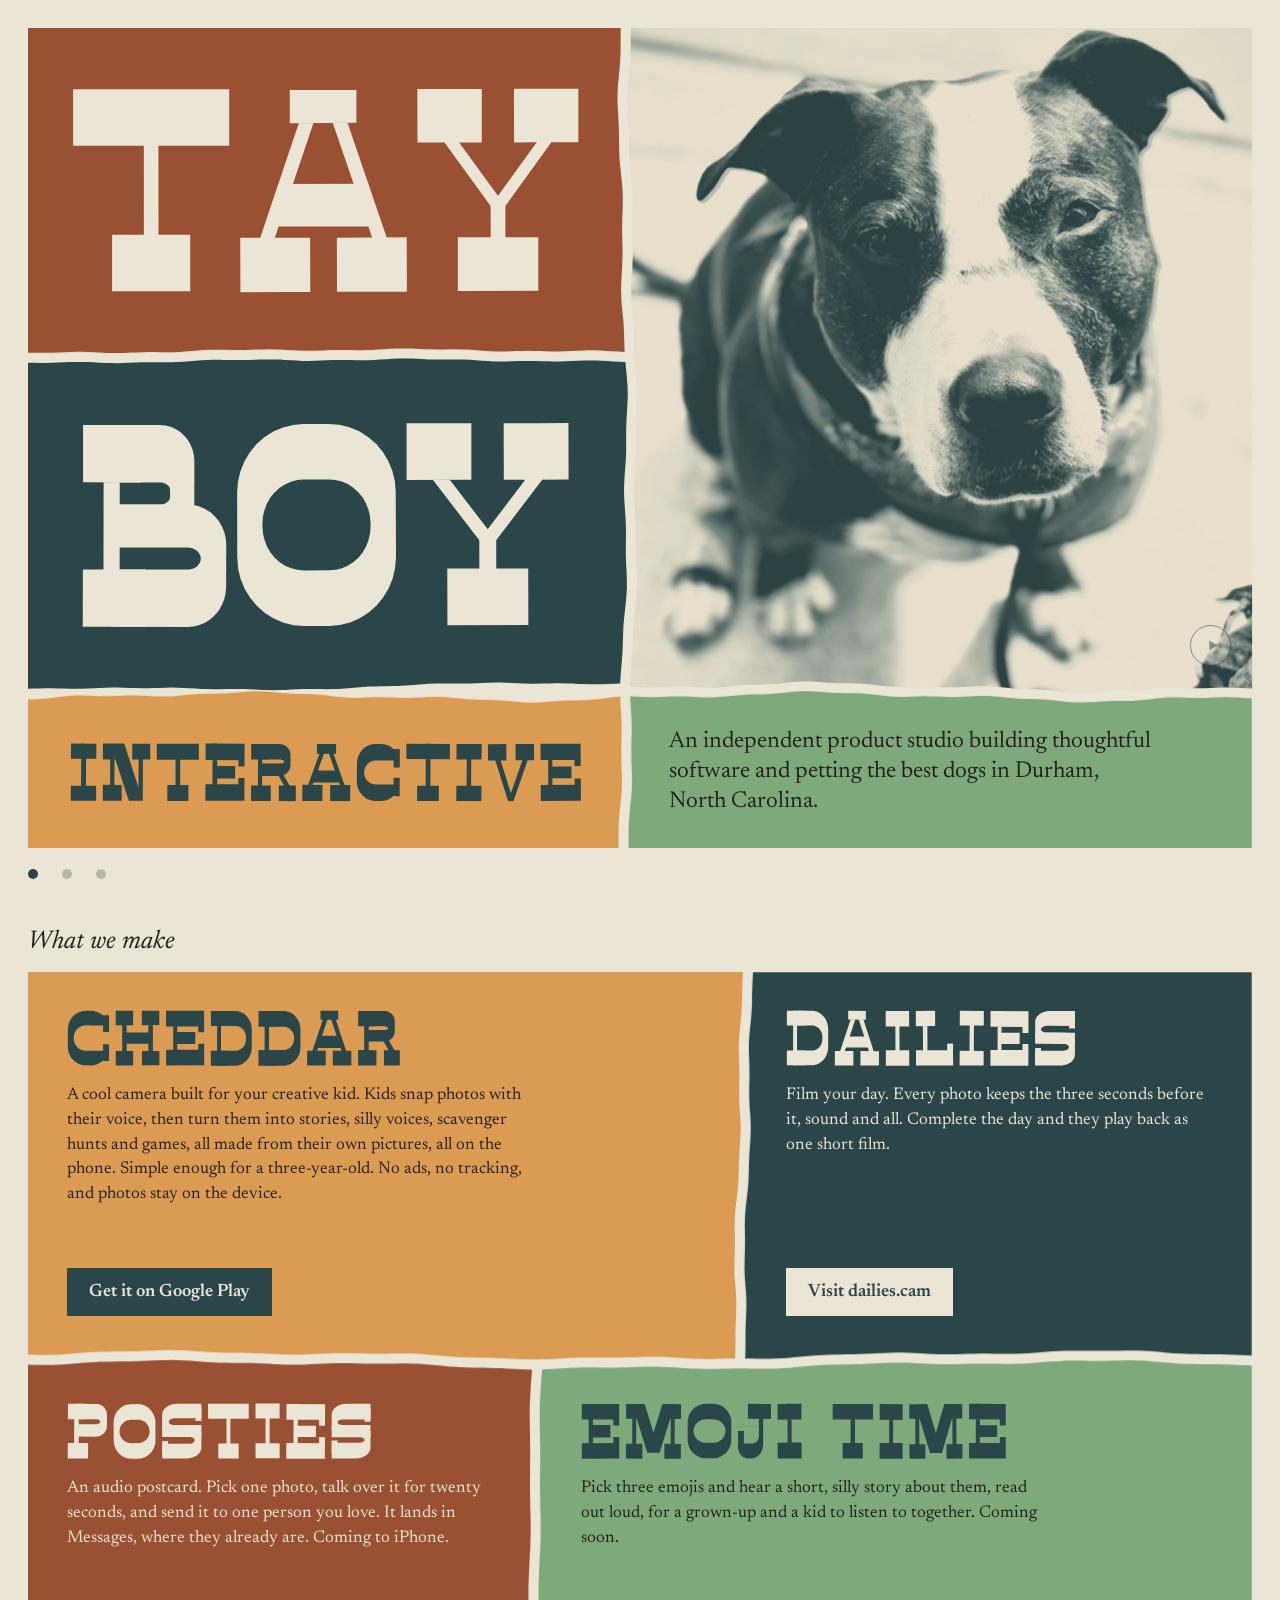
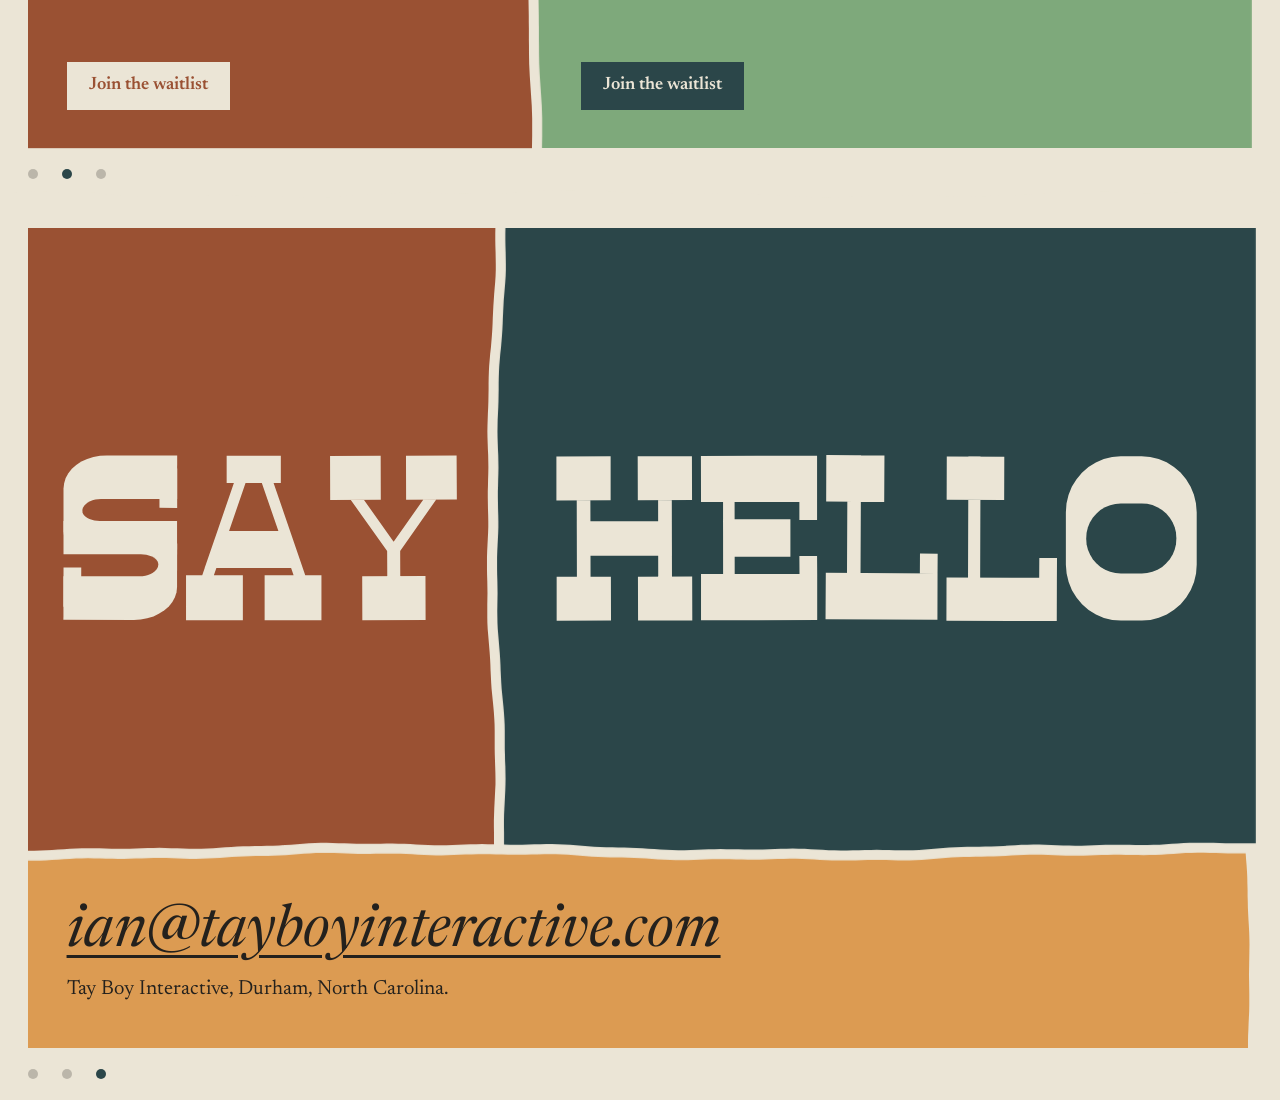
==== commit c01e4aab: "Pieces land whole, Tay printed soft in two plates, quieter play Each piece's ink and everything on i" ====
--- a/index.html
+++ b/index.html
@@ -72,11 +72,13 @@
   .photo[hidden] { display: none; }
   .photo:focus-visible { outline: 3px solid var(--text); outline-offset: 4px; }
   .clip { position: absolute; top: -8px; left: -8px; width: calc(100% + 16px); height: calc(100% + 16px); display: block; object-fit: cover; object-position: 50% 38%; }
-  /* Tay plays his video: a small play mark says so, and the film runs inside his piece, cut on the same line */
-  .play { position: absolute; right: clamp(14px, 1.6vw, 24px); bottom: clamp(14px, 1.6vw, 24px); width: clamp(48px, 4.4vw, 64px); aspect-ratio: 1; border-radius: 50%;
-          display: grid; place-items: center; background: var(--night); color: var(--paper); transition: scale .2s cubic-bezier(.2, .8, .2, 1); }
-  .play svg { width: 42%; height: 42%; translate: 6% 0; }
-  .photo:hover .play { scale: 1.08; }
+  /* Tay plays his video, an easter egg: a faint ringed play mark hints at it and firms up when he's pointed at;
+     the film runs inside his piece, cut on the same line, and Tay comes back when it ends */
+  .play { position: absolute; right: clamp(14px, 1.6vw, 24px); bottom: clamp(14px, 1.6vw, 24px); width: clamp(38px, 3.2vw, 48px); aspect-ratio: 1; border-radius: 50%;
+          display: grid; place-items: center; color: var(--night); border: 1.5px solid currentColor; background: color-mix(in srgb, var(--paper) 35%, transparent);
+          opacity: .55; transition: opacity .2s, scale .2s cubic-bezier(.2, .8, .2, 1); }
+  .play svg { width: 38%; height: 38%; translate: 6% 0; }
+  .photo:hover .play, .photo:focus-visible .play { opacity: 1; scale: 1.06; }
   .film { background: var(--night); container-type: size; }
   /* the player keeps its own 16:9 shape, centred, so the bars round it are night ink rather than YouTube's black */
   .film iframe { position: absolute; inset: 0; margin: auto; width: min(100cqw - 16px, (100cqh - 16px) * 16 / 9); height: auto; aspect-ratio: 16 / 9; border: 0; display: block; }
@@ -111,10 +113,13 @@
   .reach .mail:focus-visible { outline: 3px solid var(--text); outline-offset: 6px; }
   .reach p { font-size: clamp(19px, 1.6vw, 23px); }
 
-  /* the pieces land one colour after another, the way a sheet goes through the press once per block */
-  .print.pulling .ink path { animation: pull .7s cubic-bezier(.2, .8, .25, 1) both; animation-delay: var(--d, 0ms); transform-box: fill-box; transform-origin: center; }
-  @keyframes pull { from { opacity: 0; transform: translate(0, -6px) scale(1.012); } 60% { opacity: 1; } to { opacity: 1; transform: none; } }
-  @media (prefers-reduced-motion: reduce) { .print.pulling .ink path { animation: none !important; } .proof::after { display: none; } .btn { transition: none; } }
+  /* the pieces land one after another, the way a sheet goes through the press once per block. A piece's ink
+     and everything printed on it (letters, Tay, words, buttons) land together, so nothing shows before its colour;
+     until a sheet is pulled its pieces wait unseen (only when the script will pull them) */
+  .pull .print:not(.pulling) .ink path, .pull .print:not(.pulling) .blk { opacity: 0; }
+  .print.pulling .ink path, .print.pulling .blk { animation: pull .5s cubic-bezier(.2, .8, .25, 1) both; animation-delay: var(--d, 0ms); }
+  @keyframes pull { from { opacity: 0; transform: translate(0, -6px); } 55% { opacity: 1; } to { opacity: 1; transform: none; } }
+  @media (prefers-reduced-motion: reduce) { .print.pulling .ink path, .print.pulling .blk { animation: none !important; } .proof::after { display: none; } .btn { transition: none; } }
 
   /* phones, and tablets held upright: the name and SAY HELLO stack, so their letters fill the pieces' width */
   @media (max-width: 760px), (orientation: portrait) and (max-width: 1100px) {
@@ -140,6 +145,8 @@
 </style>
 </head>
 <body>
+<script>if (!matchMedia("(prefers-reduced-motion: reduce)").matches && "IntersectionObserver" in window) document.documentElement.classList.add("pull");</script>
+
 <span class="mark" id="top"></span>
 <header class="proof first">
   <h1 class="sr-only">Tay Boy Interactive</h1>
@@ -222,24 +229,32 @@
   function d(pts, ox, oy) { return "M" + pts.map(function (p) { return (p[0] - ox).toFixed(1) + " " + (p[1] - oy).toFixed(1); }).join("L") + "Z"; }
 
   var prints = Array.prototype.slice.call(document.querySelectorAll(".print"));
+  /* where an element sits in its print, by layout alone: a piece mid-landing (translated) still measures where it rests */
+  function at(el, root) { var x = 0, y = 0; while (el && el !== root) { x += el.offsetLeft; y += el.offsetTop; el = el.offsetParent; } return [x, y]; }
   function cut(print, n) {
-    var box = print.getBoundingClientRect(), ink = print.querySelector(".ink");
+    var ink = print.querySelector(".ink"), W = print.clientWidth, H = print.clientHeight;
     var blks = Array.prototype.slice.call(print.querySelectorAll(".blk"));
-    if (!box.width || !box.height) return;
-    var gap = parseFloat(getComputedStyle(print).columnGap) || 10, W = box.width, H = box.height;
+    if (!W || !H) return;
+    var gap = parseFloat(getComputedStyle(print).columnGap) || 10;
     /* close the grid's gaps so the cells tile the print, then let the saw put the paper back */
     var cells = blks.map(function (b) {
-      var r = b.getBoundingClientRect(), x0 = r.left - box.left, y0 = r.top - box.top, x1 = r.right - box.left, y1 = r.bottom - box.top;
+      var p = at(b, print), x0 = p[0], y0 = p[1], x1 = x0 + b.offsetWidth, y1 = y0 + b.offsetHeight;
       return [x0 < 1 ? 0 : x0 - gap / 2, y0 < 1 ? 0 : y0 - gap / 2, x1 > W - 1 ? W : x1 + gap / 2, y1 > H - 1 ? H : y1 + gap / 2];
     });
     var polys = saw(cells, gap, 11 + n * 17, Math.min(5, W / 300));
+    /* the pieces land top-left first, sweeping down and across like the roller, so no half of the sheet waits empty */
+    var lag = cells.map(function (c) { return Math.round((c[1] / H + 0.6 * c[0] / W) * 380) + "ms"; });
     ink.setAttribute("viewBox", "0 0 " + W + " " + H);
-    ink.innerHTML = polys.map(function (p, i) { return '<path style="--d:' + (i * 140) + 'ms" d="' + d(p, 0, 0) + '" fill="' + blks[i].getAttribute("data-ink") + '"/>'; }).join("");
-    /* a picture in a piece is cut along the same line */
+    /* a re-cut (fonts arriving, a resize) reshapes the pieces in place, so a landing in progress carries on */
+    var paths = ink.querySelectorAll("path");
+    if (paths.length === polys.length) polys.forEach(function (p, i) { paths[i].setAttribute("d", d(p, 0, 0)); });
+    else ink.innerHTML = polys.map(function (p, i) { return '<path style="--d:' + lag[i] + '" d="' + d(p, 0, 0) + '" fill="' + blks[i].getAttribute("data-ink") + '"/>'; }).join("");
     blks.forEach(function (b, i) {
+      b.style.setProperty("--d", lag[i]);
+      /* a picture in a piece is cut along the same line */
       Array.prototype.forEach.call(b.querySelectorAll(".clip"), function (img) {
-        var r = img.getBoundingClientRect();
-        img.style.clipPath = 'path("' + d(polys[i], r.left - box.left, r.top - box.top) + '")';
+        var p = at(img, print);
+        img.style.clipPath = 'path("' + d(polys[i], p[0], p[1]) + '")';
       });
     });
     print.classList.add("cut");
@@ -272,30 +287,53 @@
   /* Tay plays his video in his own piece; the player only loads when asked, from YouTube's no-cookie host */
   Array.prototype.forEach.call(document.querySelectorAll(".photo[data-video]"), function (link) {
     var blk = link.parentNode, print = blk.closest(".print");
-    function close() {
+    function close(ended) {
       var film = blk.querySelector(".film"); if (!film) return;
-      film.remove(); link.hidden = false; link.focus();
-      document.removeEventListener("keydown", onKey);
+      var back = film.contains(document.activeElement);
+      film.remove(); link.hidden = false;
+      cut(print, prints.indexOf(print));   /* Tay was measured while hidden, so cut him again */
+      if (back) link.focus(ended === true ? { focusVisible: false } : undefined);
+      document.removeEventListener("keydown", onKey); window.removeEventListener("message", onEnd);
     }
     function onKey(e) { if (e.key === "Escape") close(); }
+    /* when the video finishes, Tay's picture comes back (the player reports its state once asked to) */
+    function onEnd(e) {
+      if (!/youtube/.test(e.origin)) return;
+      var m; try { m = JSON.parse(e.data); } catch (_) { return; }
+      var state = m.event === "onStateChange" ? m.info : m.info && m.info.playerState;
+      if (state === 0) close(true);
+    }
     link.addEventListener("click", function (e) {
       e.preventDefault();
       var film = document.createElement("div");
       film.className = "film clip";
-      film.innerHTML = '<iframe src="https://www.youtube-nocookie.com/embed/' + link.getAttribute("data-video") + '?autoplay=1&playsinline=1&rel=0" title="Tay, on video" allow="autoplay; encrypted-media; picture-in-picture; fullscreen" allowfullscreen></iframe>'
+      film.innerHTML = '<iframe src="https://www.youtube-nocookie.com/embed/' + link.getAttribute("data-video") + '?autoplay=1&playsinline=1&rel=0&enablejsapi=1" title="Tay, on video" allow="autoplay; encrypted-media; picture-in-picture; fullscreen" allowfullscreen></iframe>'
         + '<button class="shut" type="button" aria-label="Close the video"><svg viewBox="0 0 20 20"><path d="M4 4 16 16M16 4 4 16" stroke="currentColor" stroke-width="2.6" stroke-linecap="round"/></svg></button>';
       blk.appendChild(film); link.hidden = true;
-      film.querySelector(".shut").addEventListener("click", close);
-      document.addEventListener("keydown", onKey);
+      film.querySelector(".shut").addEventListener("click", function () { close(); });
+      document.addEventListener("keydown", onKey); window.addEventListener("message", onEnd);
+      var frame = film.querySelector("iframe");
+      frame.addEventListener("load", function () { frame.contentWindow.postMessage(JSON.stringify({ event: "listening", id: 1, channel: "widget" }), "*"); });
       cut(print, prints.indexOf(print));
       film.querySelector(".shut").focus();
     });
   });
 
-  /* each sheet's pieces land as it comes into view */
-  var still = window.matchMedia("(prefers-reduced-motion: reduce)").matches;
-  if (!still && "IntersectionObserver" in window) {
-    var io = new IntersectionObserver(function (es) { es.forEach(function (e) { if (e.isIntersecting) { e.target.classList.add("pulling"); io.unobserve(e.target); } }); }, { threshold: 0.12 });
+  /* each sheet's pieces land once it is well onto the screen, not while its edge is still sliding in; the first
+     waits (briefly) for its type and Tay's photo, so they arrive with their pieces instead of popping in after */
+  if (document.documentElement.classList.contains("pull")) {
+    var ready = function (print) {
+      var waits = Array.prototype.map.call(print.querySelectorAll("img"), function (im) { return im.decode ? im.decode().catch(function () {}) : null; });
+      if (document.fonts) waits.push(document.fonts.ready);
+      return Promise.race([Promise.all(waits), new Promise(function (r) { setTimeout(r, 900); })]);
+    };
+    var io = new IntersectionObserver(function (es) {
+      es.forEach(function (e) {
+        if (!e.isIntersecting) return;
+        io.unobserve(e.target);
+        ready(e.target).then(function () { cut(e.target, prints.indexOf(e.target)); e.target.classList.add("pulling"); });
+      });
+    }, { rootMargin: "0px 0px -40% 0px" });
     prints.forEach(function (p) { io.observe(p); });
   }
 })();
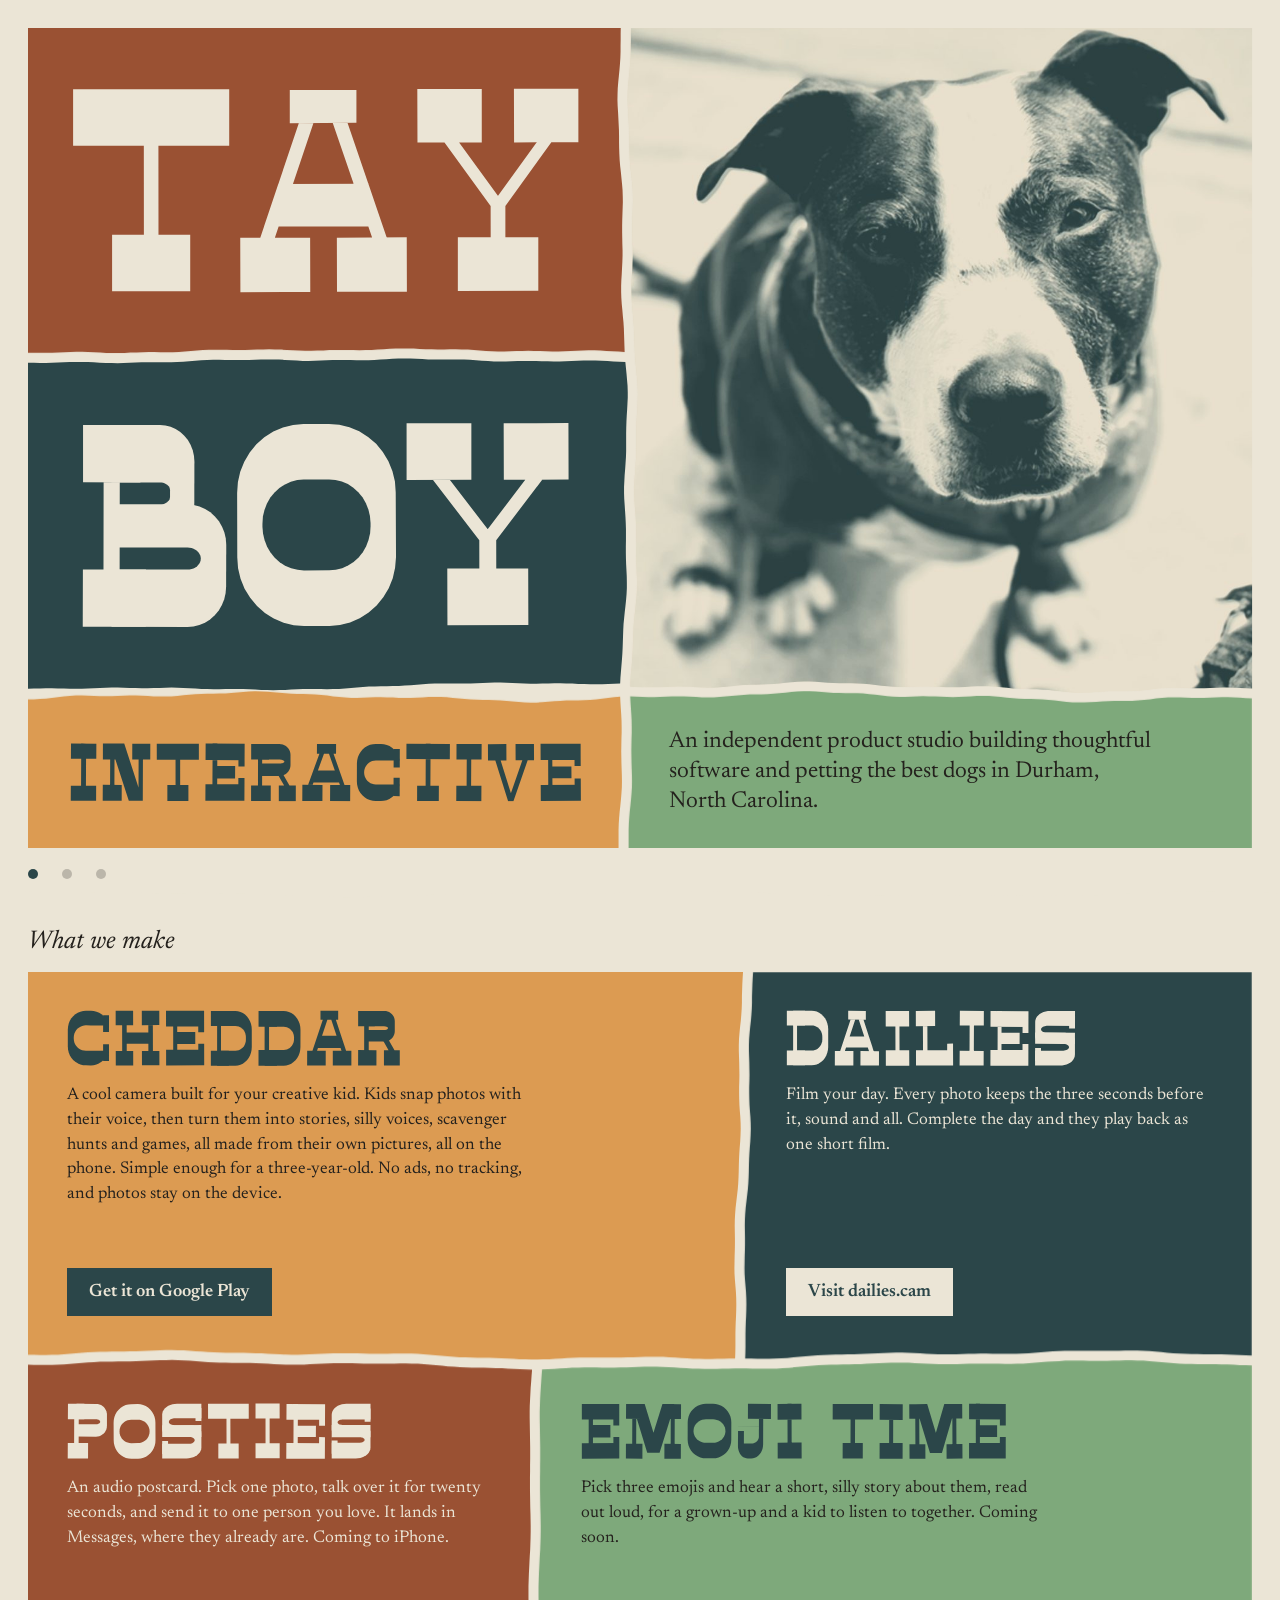
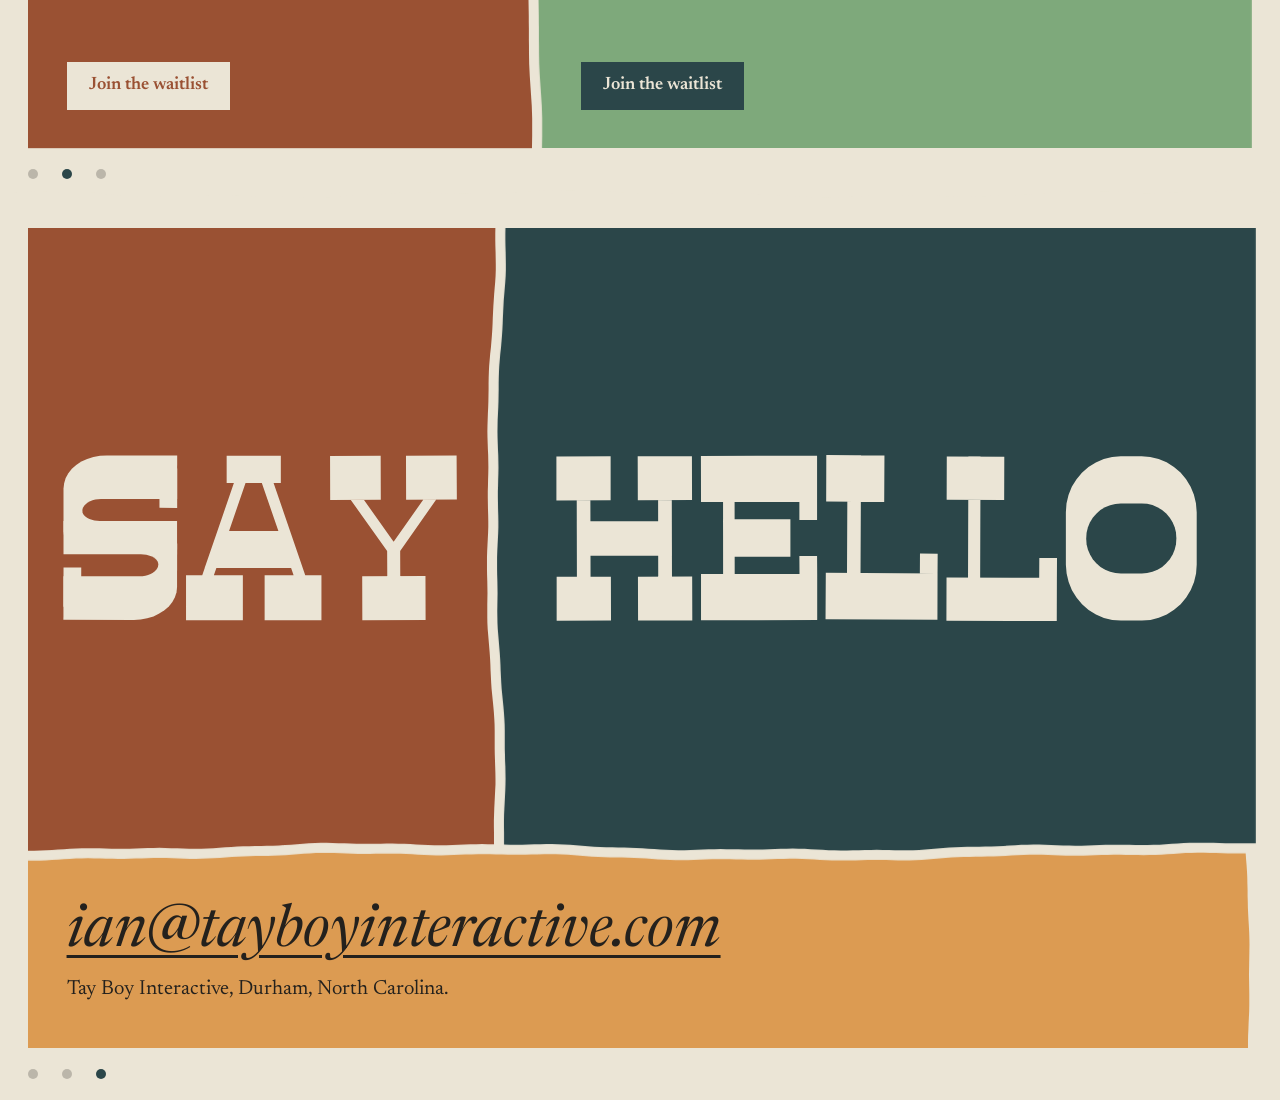
==== commit d30bfc82: "Boop Tay's nose: his own video, then Love you, Tay The YouTube player and play mark are gone. Tay's " ====
--- a/index.html
+++ b/index.html
@@ -70,23 +70,17 @@
   .one .lede p { font-size: clamp(20px, 1.8vw, 34px); line-height: 1.3; text-wrap: pretty; }
   .photo { position: absolute; inset: 0; display: block; }
   .photo[hidden] { display: none; }
-  .photo:focus-visible { outline: 3px solid var(--text); outline-offset: 4px; }
   .clip { position: absolute; top: -8px; left: -8px; width: calc(100% + 16px); height: calc(100% + 16px); display: block; object-fit: cover; object-position: 50% 38%; }
-  /* Tay plays his video, an easter egg: a faint ringed play mark hints at it and firms up when he's pointed at;
-     the film runs inside his piece, cut on the same line, and Tay comes back when it ends */
-  .play { position: absolute; right: clamp(14px, 1.6vw, 24px); bottom: clamp(14px, 1.6vw, 24px); width: clamp(38px, 3.2vw, 48px); aspect-ratio: 1; border-radius: 50%;
-          display: grid; place-items: center; color: var(--night); border: 1.5px solid currentColor; background: color-mix(in srgb, var(--paper) 35%, transparent);
-          opacity: .55; transition: opacity .2s, scale .2s cubic-bezier(.2, .8, .2, 1); }
-  .play svg { width: 38%; height: 38%; translate: 6% 0; }
-  .photo:hover .play, .photo:focus-visible .play { opacity: 1; scale: 1.06; }
-  .film { background: var(--night); container-type: size; }
-  /* the player keeps its own 16:9 shape, centred, so the bars round it are night ink rather than YouTube's black */
-  .film iframe { position: absolute; inset: 0; margin: auto; width: min(100cqw - 16px, (100cqh - 16px) * 16 / 9); height: auto; aspect-ratio: 16 / 9; border: 0; display: block; }
-  .shut { position: absolute; top: 20px; right: 20px; z-index: 2; width: 44px; height: 44px; border-radius: 50%; border: 0; padding: 0; cursor: pointer;
-          display: grid; place-items: center; background: var(--paper); color: var(--night); }
-  .shut svg { width: 18px; height: 18px; }
-  .shut:focus-visible { outline: 3px solid var(--paper); outline-offset: 3px; }
-  @media (prefers-reduced-motion: reduce) { .play { transition: none; } }
+  /* the easter egg: nothing marks it; his nose is the button (the script keeps it over his nose however he's cropped) */
+  .nose { position: absolute; border: 0; padding: 0; border-radius: 50%; background: none; cursor: pointer; }
+  .nose:focus-visible { outline: 3px solid var(--paper); outline-offset: 2px; }
+  /* his video fills his piece, cut on the same line, then a card for him, then his picture again */
+  .film { background: #000; outline: none; cursor: pointer; }
+  .film video { position: absolute; inset: 0; width: 100%; height: 100%; object-fit: cover; display: block; }
+  .love { position: absolute; inset: 0; display: grid; place-items: center; margin: 0; background: #000; color: #fff;
+          font-style: italic; font-size: clamp(28px, 3.2vw, 52px); animation: love .6s ease both; }
+  @keyframes love { from { opacity: 0; } }
+  @media (prefers-reduced-motion: reduce) { .love { animation: none; } }
 
   /* 2/3: the work */
   .print.two { grid-template-columns: repeat(12, minmax(0, 1fr)); grid-template-rows: minmax(0, 1fr) minmax(0, 1fr); }
@@ -157,9 +151,10 @@
       <div class="blk boy" data-ink="#2b4649"><svg class="word" viewBox="0 0 329.4 134.0" preserveAspectRatio="xMidYMid meet" aria-hidden="true"><mask id="cut2" maskUnits="userSpaceOnUse" x="0" y="0" width="329.4" height="134.0"><path d="M26.9 2.6L58 2.7L61.4 3L64.8 3.8L68 5.2L71 7.2L73.6 9.5L75.9 12.3L77.7 15.5L79 18.9L79.8 22.4L80.1 26.1L80 58.2L79.7 61.8L78.9 65.4L77.6 68.8L75.7 71.9L73.5 74.7L70.8 77.1L67.9 79L64.7 80.4L61.3 81.2L57.8 81.5L26.8 81.5Z" fill="#fff"/><path d="M26.8 39.6L57.9 39.6L58.9 39.7L59.9 39.9L60.8 40.2L61.7 40.6L62.5 41.1L63.2 41.7L63.7 42.3L64.1 43L64.3 43.8L64.4 44.6L64.4 48.9L64.3 49.7L64.1 50.4L63.7 51.1L63.1 51.8L62.5 52.4L61.7 52.9L60.8 53.3L59.9 53.6L58.9 53.8L57.9 53.8L26.8 53.8Z" fill="#000"/><path d="M26.8 53.8L75.7 53.8L79.6 54.2L83.4 55.1L87 56.7L90.4 58.8L93.3 61.5L95.9 64.6L97.9 68.1L99.4 71.9L100.3 75.8L100.6 79.9L100.5 106.7L100.2 110.8L99.3 114.8L97.8 118.5L95.8 122L93.2 125.1L90.2 127.8L86.9 129.9L83.3 131.4L79.5 132.4L75.6 132.7L26.7 132.6Z" fill="#fff"/><path d="M26.8 81.5L75.7 81.5L77 81.6L78.3 81.9L79.5 82.3L80.7 82.9L81.7 83.6L82.6 84.5L83.2 85.4L83.8 86.5L84.1 87.5L84.2 88.7L84.2 88.7L84.1 89.8L83.8 90.9L83.2 91.9L82.5 92.8L81.7 93.7L80.7 94.4L79.5 95L78.3 95.4L77 95.7L75.6 95.7L26.7 95.7Z" fill="#000"/><path d="M8.4 2.6L45.4 2.6L45.3 39.6L8.4 39.5ZM8.3 95.6L48.9 95.7L48.8 132.6L8.2 132.6ZM21.7 2.6L32.1 2.6L31.9 132.6L21.5 132.6ZM107.6 46.4L108.1 39.4L109.6 32.7L112.2 26.3L115.7 20.3L120 15.1L125.1 10.5L130.9 6.9L137.1 4.2L143.6 2.6L150.3 2L166.7 2L173.4 2.5L179.9 4.1L186.2 6.7L191.9 10.3L197.1 14.8L201.4 20.1L205 26L207.6 32.4L209.2 39.1L209.7 46L209.9 87.6L209.3 94.5L207.8 101.3L205.2 107.7L201.7 113.6L197.4 118.9L192.3 123.4L186.5 127.1L180.3 129.8L173.8 131.4L167.1 132L150.7 132L144 131.5L137.5 129.9L131.2 127.3L125.5 123.7L120.4 119.2L116 113.9L112.4 108L109.8 101.6L108.2 94.9L107.7 88Z" fill="#fff"/><path d="M123.9 66L124.2 61.6L125.2 57.3L126.8 53.2L129 49.4L131.7 46.1L134.8 43.2L138.4 40.9L142.2 39.2L146.3 38.1L150.4 37.8L166.8 37.7L170.9 38L175 39.1L178.9 40.7L182.4 43L185.6 45.9L188.3 49.2L190.5 53L192.1 57.1L193.1 61.3L193.5 65.7L193.5 68L193.2 72.4L192.2 76.7L190.6 80.8L188.5 84.6L185.8 87.9L182.6 90.8L179 93.1L175.2 94.8L171.1 95.9L167 96.2L150.6 96.3L146.5 95.9L142.4 94.9L138.5 93.3L135 91L131.8 88.1L129.1 84.8L126.9 81L125.3 76.9L124.3 72.6L123.9 68.2Z" fill="#000"/><path d="M216.7 1.6L258.4 1.5L258.4 37.9L216.7 38ZM279.2 1.5L320.9 1.4L321 37.8L279.3 37.9ZM232.1 35.9L243 35.9L274.4 76.9L263.5 76.9ZM294.7 35.8L305.6 35.8L274.4 76.9L263.5 76.9ZM263.5 74.9L274.4 74.9L274.5 131.5L263.6 131.5ZM242.9 95.1L295 95L295.1 131.4L243 131.5Z" fill="#fff"/></mask><rect width="329.4" height="134.0" fill="#ebe5d6" mask="url(#cut2)"/></svg></div>
       <div class="blk inter" data-ink="#dc9b52"><svg class="word" viewBox="0 0 1164.1 134.0" preserveAspectRatio="xMidYMid meet" aria-hidden="true"><mask id="cut3" maskUnits="userSpaceOnUse" x="0" y="0" width="1164.1" height="134.0"><path d="M2.3 1.5L60 1.8L59.8 36.1L2.1 35.8ZM1.9 97.2L59.5 97.5L59.4 131.8L1.7 131.5ZM25.6 1.6L36.7 1.7L36.1 131.7L25 131.6ZM74.9 1.5L118 1.6L117.9 37.7L74.8 37.5ZM141.7 1.7L182.7 1.8L182.6 37.9L141.6 37.8ZM74.6 95.4L117.7 95.6L117.6 131.6L74.4 131.5ZM91.5 1.5L101.4 1.6L100.9 131.6L91.1 131.5ZM156.2 1.8L166.1 1.8L165.6 131.8L155.8 131.8ZM91.5 1.5L123.4 1.6L165.6 131.8L133.8 131.7ZM197.4 2L293.2 1.9L293.2 38.1L197.5 38.2ZM240.1 2L250.6 2L250.7 132L240.2 132ZM221.5 95.9L269.4 95.8L269.4 132L221.5 132ZM308.6 1.4L397.4 1.8L397.2 39.4L308.4 38.9ZM308.2 93.9L397 94.3L396.8 131.8L308 131.4ZM324.5 1.5L335.3 1.5L334.7 131.5L323.9 131.5ZM324.3 52.2L375.8 52.4L375.6 81L324.1 80.8ZM383.2 39.3L397.2 39.4L397.2 53.7L383.2 53.6ZM383 79.9L397 80L397 94.3L383 94.2ZM432.6 2.4L476.3 2.5L480.3 2.8L484.2 3.7L487.9 5.2L491.3 7.2L494.3 9.8L496.9 12.7L499 16L500.5 19.6L501.4 23.4L501.7 27.2L501.7 50.6L501.4 54.5L500.4 58.3L498.9 61.8L496.8 65.1L494.2 68.1L491.2 70.6L487.7 72.6L484.1 74.1L480.2 75L476.2 75.3L432.4 75.2Z" fill="#fff"/><path d="M432.5 37.8L476.3 37.9L478.1 38L479.8 38.1L481.5 38.4L483 38.8L484.3 39.2L485.5 39.8L486.4 40.4L487.1 41.1L487.5 41.8L487.7 42.5L487.7 42.5L487.5 43.2L487.1 43.9L486.4 44.5L485.5 45.1L484.3 45.7L483 46.1L481.4 46.5L479.8 46.8L478 46.9L476.3 47L432.5 46.9Z" fill="#000"/><path d="M412.2 2.4L452.9 2.4L452.9 37.9L412.2 37.8ZM412 96.9L456.8 97L456.7 132.4L412 132.4ZM427.9 2.4L437.3 2.4L437 132.4L427.6 132.4ZM465 58.3L477.2 58.3L500 98.1L487.8 98.1ZM475.1 97.1L513.8 97.1L513.7 132.6L475.1 132.5ZM561.9 2.2L605.4 2.4L605.3 24.6L561.8 24.4ZM568.3 22.4L578.7 22.5L552.2 95.4L541.8 95.4ZM588.4 22.6L598.8 22.6L624.6 95.8L614.1 95.8ZM553.7 62.7L613 63L622.6 90.2L543.8 89.8ZM528.7 95.3L574.5 95.6L574.3 132.3L528.5 132ZM591.9 95.6L637.6 95.9L637.4 132.6L591.7 132.4ZM652.8 46.3L653.4 39.4L655 32.7L657.6 26.3L661.1 20.4L665.5 15.1L670.6 10.6L676.4 7L682.6 4.4L689.2 2.8L695.9 2.2L707.6 2.3L714.3 2.9L720.8 4.5L727 7.2L732.8 10.8L737.9 15.3L742.2 20.6L745.7 26.5L748.3 33L749.8 39.7L750.3 46.6L750.2 88.2L749.6 95.1L748 101.9L745.5 108.3L741.9 114.2L737.5 119.4L732.4 123.9L726.6 127.5L720.4 130.2L713.9 131.8L707.2 132.3L695.5 132.2L688.8 131.7L682.2 130L676 127.4L670.3 123.7L665.2 119.2L660.8 113.9L657.3 108L654.8 101.6L653.2 94.8L652.7 87.9Z" fill="#fff"/><path d="M669.2 67.1L669.5 62.9L670.5 58.7L672.1 54.8L674.3 51.2L677 47.9L680.2 45.2L683.7 43L687.6 41.3L691.6 40.4L695.8 40L707.5 40.1L711.6 40.4L715.6 41.4L719.5 43.1L723 45.3L726.2 48.1L728.8 51.4L731 55L732.6 58.9L733.5 63.1L733.8 67.4L733.8 67.4L733.5 71.6L732.5 75.8L730.9 79.7L728.7 83.4L726 86.6L722.9 89.4L719.3 91.6L715.5 93.2L711.4 94.2L707.3 94.5L695.6 94.5L691.4 94.1L687.4 93.1L683.6 91.5L680 89.2L676.9 86.4L674.2 83.2L672 79.5L670.5 75.6L669.5 71.4L669.2 67.2ZM706.5 40.1L755.2 40.2L755 94.7L706.3 94.5Z" fill="#000"/><path d="M736.4 13.7L750.4 13.8L750.3 55.8L736.3 55.8ZM736.2 79L750.2 79L750.1 121.1L736.1 121ZM765.5 1.8L864.4 2.2L864.2 36.9L765.4 36.4ZM809.5 2L820.4 2L819.8 132L809 132ZM789.8 97.2L839.3 97.4L839.1 132.1L789.7 131.9ZM879.4 2.4L936.6 2.7L936.4 37.9L879.3 37.6ZM879 97.2L936.1 97.5L935.9 132.7L878.8 132.4ZM902.9 2.5L913.1 2.6L912.4 132.6L902.2 132.5ZM950.9 2.9L992.8 2.7L993 39.8L951.1 40ZM1013.7 2.6L1055.6 2.4L1055.8 39.5L1013.9 39.7ZM967 37.9L979.1 37.8L1008.9 132.6L996.8 132.7ZM1029.8 37.6L1041.9 37.5L1008.9 132.6L996.8 132.7ZM1070.6 2.1L1161.8 1.7L1161.9 38.2L1070.8 38.6ZM1071 95.6L1162.2 95.2L1162.4 131.7L1071.2 132.1ZM1087.7 2L1097.2 2L1097.8 132L1088.3 132ZM1088 53.6L1140.8 53.4L1141 80.2L1088.1 80.5ZM1147.9 38.3L1161.9 38.2L1162 52.5L1148 52.6ZM1148.1 81L1162.1 80.9L1162.2 95.2L1148.2 95.3Z" fill="#fff"/></mask><rect width="1164.1" height="134.0" fill="#2b4649" mask="url(#cut3)"/></svg></div>
       <div class="blk dog" data-ink="#e2d9c4">
-        <a class="photo" href="https://youtu.be/k9WDbd9Tekk" data-video="k9WDbd9Tekk" aria-label="Tay, a black and white dog in a bandana. Play a video of him">
-          <img class="clip" src="assets/tay-tint.jpg" alt="" width="1116" height="1116">
-          <span class="play" aria-hidden="true"><svg viewBox="0 0 20 20"><path d="M6 3.5 17 10 6 16.5Z" fill="currentColor"/></svg></span></a>
+        <div class="photo">
+          <img class="clip" src="assets/tay-tint.jpg" alt="Tay, a black and white dog in a bandana" width="1116" height="1116">
+          <button class="nose" type="button" data-film="assets/tay.mp4" data-nose="0.595 0.565 0.2 0.15" aria-label="Boop Tay's nose"></button>
+        </div>
       </div>
       <div class="blk lede" data-ink="#7ea97b"><p>An independent product studio building thoughtful software and petting the best dogs in Durham, North Carolina.</p></div>
     </div>
@@ -284,39 +279,52 @@
   else { window.addEventListener("resize", cutAll); }
   cutAll(); size();
 
-  /* Tay plays his video in his own piece; the player only loads when asked, from YouTube's no-cookie host */
-  Array.prototype.forEach.call(document.querySelectorAll(".photo[data-video]"), function (link) {
-    var blk = link.parentNode, print = blk.closest(".print");
-    function close(ended) {
+  /* the easter egg: boop Tay's nose and his video plays in his piece, muted, then "Love you, Tay", then his picture.
+     The video only loads when his nose is booped. Clicking the video or pressing Escape skips to the card. */
+  Array.prototype.forEach.call(document.querySelectorAll(".nose"), function (nose) {
+    var photo = nose.parentNode, img = photo.querySelector("img"), blk = photo.parentNode, print = blk.closest(".print");
+    var spot = nose.getAttribute("data-nose").split(" ").map(Number), timer;
+    /* keep the button over his nose, wherever the cover crop puts it */
+    function place() {
+      var cw = img.clientWidth, ch = img.clientHeight, nw = img.naturalWidth || 1116, nh = img.naturalHeight || 1116;
+      if (!cw) return;
+      var s = Math.max(cw / nw, ch / nh), rw = nw * s, rh = nh * s, ox = (cw - rw) * 0.5 + img.offsetLeft, oy = (ch - rh) * 0.38 + img.offsetTop;
+      var w = Math.max(44, spot[2] * rw), h = Math.max(44, spot[3] * rh);
+      nose.style.left = (ox + spot[0] * rw - w / 2) + "px"; nose.style.top = (oy + spot[1] * rh - h / 2) + "px";
+      nose.style.width = w + "px"; nose.style.height = h + "px";
+    }
+    function done() {
       var film = blk.querySelector(".film"); if (!film) return;
       var back = film.contains(document.activeElement);
-      film.remove(); link.hidden = false;
+      clearTimeout(timer); film.remove(); photo.hidden = false;
       cut(print, prints.indexOf(print));   /* Tay was measured while hidden, so cut him again */
-      if (back) link.focus(ended === true ? { focusVisible: false } : undefined);
-      document.removeEventListener("keydown", onKey); window.removeEventListener("message", onEnd);
+      place();
+      if (back) nose.focus({ focusVisible: false });
+      document.removeEventListener("keydown", onKey);
     }
-    function onKey(e) { if (e.key === "Escape") close(); }
-    /* when the video finishes, Tay's picture comes back (the player reports its state once asked to) */
-    function onEnd(e) {
-      if (!/youtube/.test(e.origin)) return;
-      var m; try { m = JSON.parse(e.data); } catch (_) { return; }
-      var state = m.event === "onStateChange" ? m.info : m.info && m.info.playerState;
-      if (state === 0) close(true);
+    function love() {
+      var film = blk.querySelector(".film"); if (!film || film.querySelector(".love")) return;
+      film.innerHTML = '<p class="love" role="status">Love you, Tay</p>';
+      timer = setTimeout(done, 2800);
     }
-    link.addEventListener("click", function (e) {
-      e.preventDefault();
+    function onKey(e) { if (e.key === "Escape") love(); }
+    nose.addEventListener("click", function () {
       var film = document.createElement("div");
-      film.className = "film clip";
-      film.innerHTML = '<iframe src="https://www.youtube-nocookie.com/embed/' + link.getAttribute("data-video") + '?autoplay=1&playsinline=1&rel=0&enablejsapi=1" title="Tay, on video" allow="autoplay; encrypted-media; picture-in-picture; fullscreen" allowfullscreen></iframe>'
-        + '<button class="shut" type="button" aria-label="Close the video"><svg viewBox="0 0 20 20"><path d="M4 4 16 16M16 4 4 16" stroke="currentColor" stroke-width="2.6" stroke-linecap="round"/></svg></button>';
-      blk.appendChild(film); link.hidden = true;
-      film.querySelector(".shut").addEventListener("click", function () { close(); });
-      document.addEventListener("keydown", onKey); window.addEventListener("message", onEnd);
-      var frame = film.querySelector("iframe");
-      frame.addEventListener("load", function () { frame.contentWindow.postMessage(JSON.stringify({ event: "listening", id: 1, channel: "widget" }), "*"); });
+      film.className = "film clip"; film.tabIndex = -1;
+      film.innerHTML = '<video src="' + nose.getAttribute("data-film") + '" muted autoplay playsinline aria-label="Tay, on video"></video>';
+      var video = film.querySelector("video");
+      video.muted = true;   /* as a property too, so browsers allow it to play */
+      video.addEventListener("ended", love); video.addEventListener("error", love);
+      film.addEventListener("click", love);
+      blk.appendChild(film); photo.hidden = true;
+      document.addEventListener("keydown", onKey);
       cut(print, prints.indexOf(print));
-      film.querySelector(".shut").focus();
-    });
+      film.focus({ preventScroll: true });
+      var go = video.play(); if (go && go.catch) go.catch(function () {});
+    });
+    if (img.complete) place(); else img.addEventListener("load", place);
+    window.addEventListener("resize", place);
+    if (window.ResizeObserver) new ResizeObserver(place).observe(photo);
   });
 
   /* each sheet's pieces land once it is well onto the screen, not while its edge is still sliding in; the first
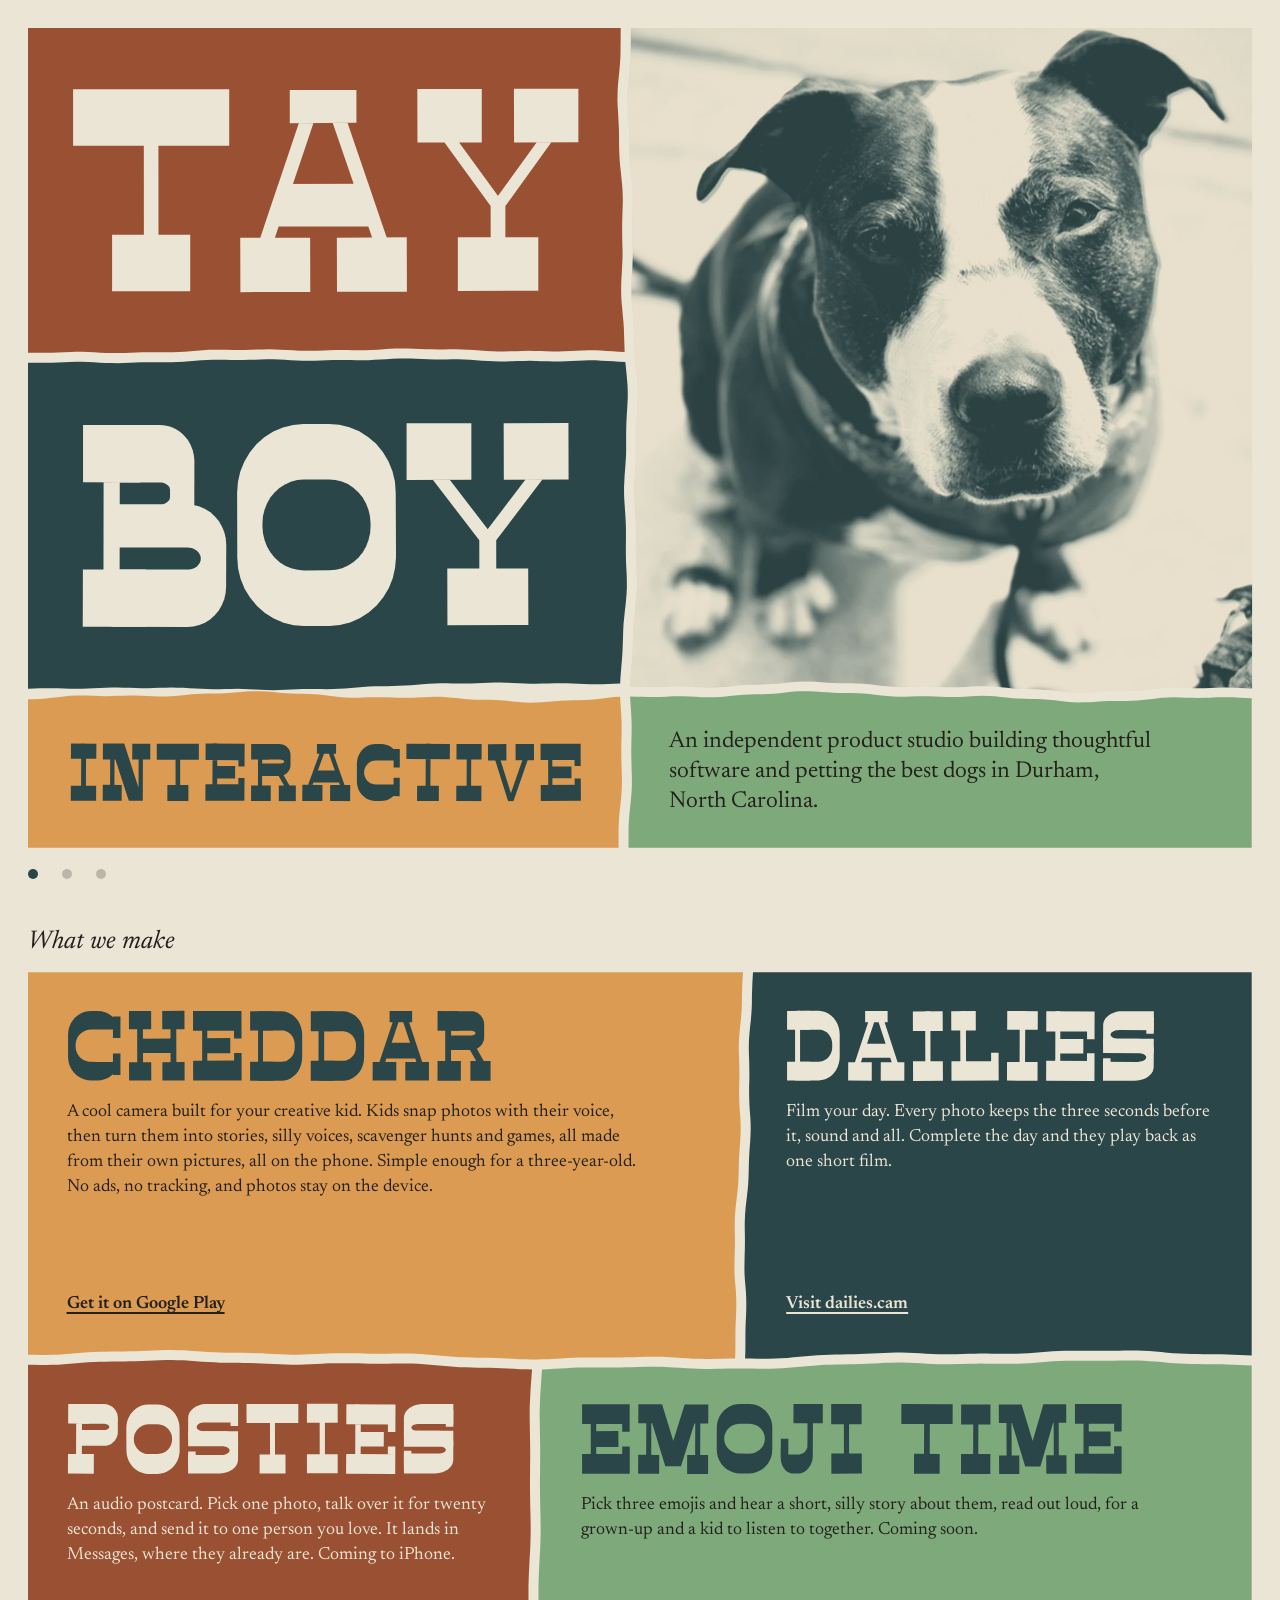
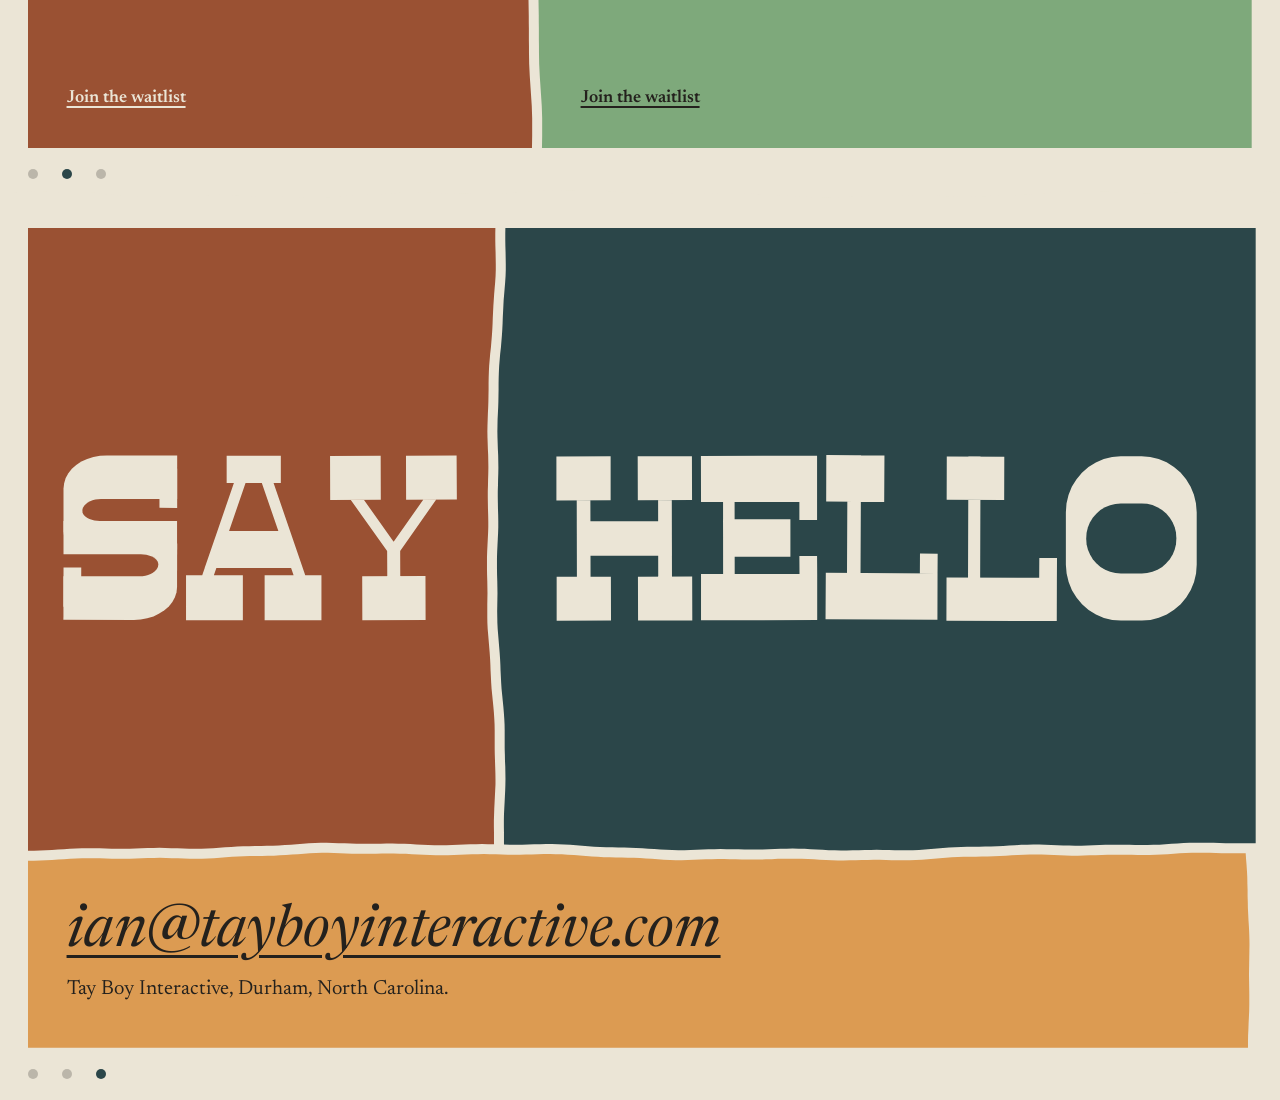
==== commit 27cc5f94: "Sheets change exactly; keys, links and back button follow; sheet two cut larger On screens where eve" ====
--- a/index.html
+++ b/index.html
@@ -44,7 +44,11 @@
   .proof > .label { grid-row: 1; } .proof > .print { grid-row: 2; } .proof > .margin { grid-row: 3; }
   .proof .edge { position: absolute; left: 0; right: 0; top: -13px; width: 100%; height: 14px; display: block; }
   .proof.first .edge { display: none; }
-  .proof::after { content: ""; position: absolute; inset: 0; background: var(--text); opacity: calc(var(--cover, 0) * .22); pointer-events: none; }
+  .proof::after { content: ""; position: absolute; inset: 0; background: var(--text); opacity: calc(var(--cover, 0) * .18); pointer-events: none; }
+  /* the sheet being covered steps back a hair as the next is laid over it */
+  @media (prefers-reduced-motion: no-preference) { .proof { transform: scale(calc(1 - var(--cover, 0) * .035)); transform-origin: 50% 40%; } }
+  /* on screens where every sheet fits, scrolling always comes to rest on a whole sheet */
+  html.fits { scroll-snap-type: y mandatory; }
   .label { font-style: italic; font-weight: 400; font-size: clamp(22px, 2vw, 30px); line-height: 1.1; padding: 0 0 clamp(10px, 1.2vw, 16px); }
   /* the three sheets as dots in the margin: the one you're on is inked, the others are faint; each takes you there */
   .margin { display: flex; align-items: center; }
@@ -84,20 +88,21 @@
 
   /* 2/3: the work */
   .print.two { grid-template-columns: repeat(12, minmax(0, 1fr)); grid-template-rows: minmax(0, 1fr) minmax(0, 1fr); }
-  .app { padding: clamp(24px, 3vw, 48px); display: flex; flex-direction: column; align-items: flex-start; gap: clamp(12px, 1.4vw, 20px); }
+  .app { padding: clamp(22px, min(3vw, 4.6vh), 48px); display: flex; flex-direction: column; align-items: flex-start; gap: clamp(10px, min(1.4vw, 2.2vh), 22px); }
   .app.cheddar { grid-column: span 7; } .app.dailies { grid-column: span 5; } .app.posties { grid-column: span 5; } .app.emoji { grid-column: span 7; }
   .app.dark { color: var(--paper); }
-  .app .name { display: block; height: clamp(40px, 4.4vw, 84px); max-width: 100%; }
+  /* each app's name is cut large, and the whole piece is its link; sizes follow the screen's height too, so the
+     sheet still fits a short laptop screen */
+  .app .name { display: block; height: clamp(44px, min(5.6vw, 8.6vh), 112px); max-width: 100%; }
   .app .name .word { position: static; width: auto; max-width: 100%; height: 100%; }
-  .app p { max-width: 46ch; font-size: clamp(17px, 1.3vw, 24px); line-height: 1.45; }
-  .app .btn { margin-top: auto; }
-  .btn { display: inline-flex; align-items: center; min-height: 48px; padding: 0 22px; font-weight: 600; font-size: clamp(18px, 1.1vw, 21px); line-height: 1.2; text-decoration: none;
-         transition: translate .18s cubic-bezier(.2, .8, .2, 1); }
-  .btn:hover { translate: 0 -2px; } .btn:active { translate: 0 1px; }
-  .btn:focus-visible { outline: 3px solid currentColor; outline-offset: 4px; }
-  .cheddar .btn, .emoji .btn { background: var(--night); color: var(--paper); }
-  .dailies .btn { background: var(--paper); color: var(--night); }
-  .posties .btn { background: var(--paper); color: var(--rust); }
+  .app p { max-width: 58ch; font-size: clamp(17px, min(1.38vw, 2.4vh), 26px); line-height: 1.42; text-wrap: pretty; }
+  .app .go { margin-top: auto; padding-top: 4px; font-weight: 600; font-size: clamp(17px, min(1.38vw, 2.4vh), 26px); line-height: 1.3;
+             text-decoration: underline; text-decoration-thickness: 2px; text-underline-offset: .22em;
+             transition: text-underline-offset .25s cubic-bezier(.2, .8, .2, 1), text-decoration-thickness .25s; }
+  .app .go::after { content: ""; position: absolute; inset: 0; z-index: 1; }
+  .app:hover .go { text-underline-offset: .34em; text-decoration-thickness: 3px; }
+  .app .go:focus-visible { outline: none; }
+  .app .go:focus-visible::after { outline: 3px solid currentColor; outline-offset: -12px; }
 
   /* 3/3: say hello */
   .print.three { grid-template-columns: var(--cols); grid-template-rows: minmax(0, 1fr) auto; }
@@ -107,13 +112,7 @@
   .reach .mail:focus-visible { outline: 3px solid var(--text); outline-offset: 6px; }
   .reach p { font-size: clamp(19px, 1.6vw, 23px); }
 
-  /* the pieces land one after another, the way a sheet goes through the press once per block. A piece's ink
-     and everything printed on it (letters, Tay, words, buttons) land together, so nothing shows before its colour;
-     until a sheet is pulled its pieces wait unseen (only when the script will pull them) */
-  .pull .print:not(.pulling) .ink path, .pull .print:not(.pulling) .blk { opacity: 0; }
-  .print.pulling .ink path, .print.pulling .blk { animation: pull .5s cubic-bezier(.2, .8, .25, 1) both; animation-delay: var(--d, 0ms); }
-  @keyframes pull { from { opacity: 0; transform: translate(0, -6px); } 55% { opacity: 1; } to { opacity: 1; transform: none; } }
-  @media (prefers-reduced-motion: reduce) { .print.pulling .ink path, .print.pulling .blk { animation: none !important; } .proof::after { display: none; } .btn { transition: none; } }
+  @media (prefers-reduced-motion: reduce) { .proof::after { display: none; } .app .go { transition: none; } }
 
   /* phones, and tablets held upright: the name and SAY HELLO stack, so their letters fill the pieces' width */
   @media (max-width: 760px), (orientation: portrait) and (max-width: 1100px) {
@@ -129,7 +128,7 @@
     html { scroll-snap-type: none; }
     .print.two { grid-template-columns: 1fr; grid-template-rows: none; grid-auto-rows: auto; }
     .app.cheddar, .app.dailies, .app.posties, .app.emoji { grid-column: 1; }
-    .app .btn { margin-top: 8px; }
+    .app .go { margin-top: 8px; }
   }
   @media (min-width: 761px) and (max-height: 620px) {
     .proof { min-height: 620px; }   /* short landscape windows: keep the pieces a readable size and let the sheet scroll */
@@ -139,8 +138,6 @@
 </style>
 </head>
 <body>
-<script>if (!matchMedia("(prefers-reduced-motion: reduce)").matches && "IntersectionObserver" in window) document.documentElement.classList.add("pull");</script>
-
 <span class="mark" id="top"></span>
 <header class="proof first">
   <h1 class="sr-only">Tay Boy Interactive</h1>
@@ -168,7 +165,7 @@
   
     <section class="print two" aria-labelledby="work">
       <svg class="ink" aria-hidden="true"></svg>
-      <article class="blk app cheddar" data-ink="#dc9b52"><h3 class="name"><span class="sr-only">Cheddar</span><svg class="word" viewBox="0 0 793.9 134.0" preserveAspectRatio="xMidYMid meet" aria-hidden="true"><mask id="cut4" maskUnits="userSpaceOnUse" x="0" y="0" width="793.9" height="134.0"><path d="M2 45.9L2.6 39L4.2 32.2L6.7 25.8L10.3 19.9L14.7 14.7L19.8 10.2L25.6 6.5L31.8 3.9L38.4 2.3L45.2 1.7L56.9 1.8L63.7 2.3L70.2 3.9L76.5 6.6L82.2 10.2L87.4 14.7L91.8 20L95.3 25.9L97.9 32.4L99.4 39.1L100 46L99.9 87.6L99.4 94.5L97.8 101.3L95.2 107.7L91.6 113.6L87.2 118.9L82.1 123.3L76.3 127L70.1 129.6L63.5 131.2L56.8 131.8L45 131.7L38.3 131.2L31.7 129.6L25.5 126.9L19.7 123.3L14.6 118.8L10.2 113.5L6.6 107.6L4.1 101.2L2.5 94.4L2 87.5Z" fill="#fff"/><path d="M16.1 65.1L16.5 60.6L17.6 56.2L19.3 52.1L21.7 48.3L24.6 44.9L28.1 42L32 39.6L36.2 37.9L40.6 36.9L45.1 36.5L56.9 36.6L61.4 36.9L65.8 38L70 39.7L73.9 42L77.3 44.9L80.3 48.4L82.7 52.2L84.4 56.3L85.4 60.7L85.8 65.1L85.8 68.5L85.4 72.9L84.4 77.3L82.6 81.4L80.2 85.2L77.3 88.6L73.8 91.5L70 93.9L65.8 95.6L61.3 96.6L56.8 97L45.1 96.9L40.5 96.6L36.1 95.5L31.9 93.8L28 91.5L24.6 88.6L21.6 85.2L19.3 81.3L17.5 77.2L16.5 72.8L16.1 68.4ZM55.9 36.6L104.9 36.6L104.8 97L55.8 97Z" fill="#000"/><path d="M86 12.2L100 12.3L99.9 52.2L85.9 52.2ZM85.9 81.4L99.9 81.4L99.9 121.4L85.9 121.4ZM115.8 1.9L157.3 1.8L157.4 36L115.8 36.1ZM178 1.7L219.6 1.6L219.7 35.8L178.1 36ZM116 97.7L157.5 97.6L157.6 131.8L116.1 131.9ZM178.3 97.5L219.8 97.4L219.9 131.6L178.4 131.7ZM131.1 1.9L141.9 1.8L142.3 131.8L131.4 131.9ZM193.4 1.7L204.2 1.7L204.6 131.7L193.7 131.7ZM131.2 53.6L204.4 53.4L204.4 80L131.3 80.2ZM235.6 1.8L326.2 1.7L326.3 38.9L235.7 39ZM235.8 94.7L326.4 94.5L326.5 131.7L235.9 131.8ZM252.6 1.8L262.2 1.8L262.4 131.8L252.8 131.8ZM252.7 52.6L305.2 52.5L305.3 80.9L252.7 81ZM312.3 38.9L326.3 38.9L326.3 53.2L312.3 53.2ZM312.4 80.2L326.4 80.2L326.4 94.5L312.4 94.5ZM357.3 2.5L400.8 2.5L406.9 3L412.9 4.6L418.5 7.3L423.7 10.9L428.4 15.4L432.3 20.7L435.5 26.6L437.8 33L439.3 39.8L439.7 46.7L439.7 88.3L439.2 95.2L437.8 102L435.5 108.4L432.3 114.3L428.3 119.5L423.6 124L418.4 127.7L412.8 130.3L406.8 131.9L400.7 132.5L357.2 132.5Z" fill="#fff"/><path d="M357.3 38.1L400.8 38.1L404.7 38.4L408.5 39.4L412.1 41L415.5 43.2L418.4 45.8L421 49L423 52.5L424.5 56.4L425.4 60.4L425.7 64.5L425.7 70.5L425.4 74.6L424.5 78.6L423 82.5L421 86L418.4 89.1L415.4 91.8L412.1 94L408.5 95.6L404.7 96.5L400.8 96.8L357.2 96.8Z" fill="#000"/><path d="M342.4 2.4L385.2 2.5L385.2 38.1L342.4 38.1ZM342.3 96.8L385.2 96.8L385.2 132.5L342.3 132.4ZM357.3 2.5L366.5 2.5L366.4 132.5L357.2 132.5ZM470.6 2.4L515.7 2.5L521.9 3L528 4.6L533.8 7.3L539.2 10.9L543.9 15.4L548 20.7L551.2 26.6L553.6 33L555.1 39.8L555.6 46.7L555.5 88.3L555 95.2L553.6 102L551.2 108.4L547.9 114.3L543.8 119.5L539 124L533.7 127.7L527.9 130.3L521.8 131.9L515.6 132.5L470.5 132.4Z" fill="#fff"/><path d="M470.6 39.8L515.7 39.8L519.5 40.2L523.2 41.1L526.8 42.6L530.1 44.7L533 47.3L535.5 50.4L537.5 53.8L539 57.5L539.9 61.4L540.2 65.4L540.2 69.6L539.9 73.6L539 77.5L537.5 81.2L535.5 84.6L533 87.6L530 90.2L526.7 92.3L523.2 93.9L519.4 94.8L515.6 95.1L470.5 95Z" fill="#000"/><path d="M455.8 2.4L499.7 2.4L499.7 39.8L455.8 39.8ZM455.7 95L499.6 95.1L499.6 132.4L455.7 132.4ZM470.6 2.4L480.9 2.4L480.7 132.4L470.5 132.4ZM603.2 1.9L645.3 1.9L645.3 23.1L603.2 23ZM609.5 21L620.4 21L595 97L584.1 97ZM628.1 21L639 21.1L664.1 97.2L653.2 97.1ZM596.1 61.3L652.3 61.4L662 90.7L586.3 90.5ZM571.5 97L615.7 97.1L615.6 131.9L571.4 131.8ZM632.5 97.1L676.7 97.2L676.7 132L632.5 131.9ZM712.7 2.2L755.3 2.2L759.2 2.5L762.9 3.4L766.5 4.9L769.8 6.9L772.8 9.4L775.3 12.4L777.3 15.7L778.8 19.3L779.7 23L780 26.9L780 50.3L779.7 54.2L778.8 57.9L777.3 61.5L775.3 64.8L772.7 67.8L769.8 70.3L766.5 72.3L762.9 73.8L759.1 74.7L755.2 75L712.6 75Z" fill="#fff"/><path d="M712.6 38.9L755.3 38.9L756.6 39L757.9 39.1L759.1 39.4L760.2 39.8L761.3 40.2L762.1 40.7L762.8 41.3L763.3 41.9L763.6 42.6L763.7 43.3L763.7 43.3L763.6 44L763.3 44.6L762.8 45.3L762.1 45.8L761.3 46.4L760.2 46.8L759.1 47.2L757.9 47.4L756.6 47.6L755.2 47.6L712.6 47.6Z" fill="#000"/><path d="M692.8 2.1L732.5 2.2L732.5 38.9L692.8 38.9ZM692.8 95.4L736.4 95.5L736.3 132.2L692.7 132.1ZM707.2 2.2L718.1 2.2L718 132.2L707.1 132.2ZM744.3 58.6L758.4 58.6L779.7 96.5L765.5 96.5ZM754.2 95.5L791.9 95.5L791.9 132.2L754.2 132.2Z" fill="#fff"/></mask><rect width="793.9" height="134.0" fill="#2b4649" mask="url(#cut4)"/></svg></h3><p>A cool camera built for your creative kid. Kids snap photos with their voice, then turn them into stories, silly voices, scavenger hunts and games, all made from their own pictures, all on the phone. Simple enough for a three-year-old. No ads, no tracking, and photos stay on the device.</p><a class="btn" href="https://play.google.com/store/apps/details?id=com.cheddarcam.android">Get it on Google Play</a></article><article class="blk app dailies dark" data-ink="#2b4649"><h3 class="name"><span class="sr-only">Dailies</span><svg class="word" viewBox="0 0 689.6 134.0" preserveAspectRatio="xMidYMid meet" aria-hidden="true"><mask id="cut5" maskUnits="userSpaceOnUse" x="0" y="0" width="689.6" height="134.0"><path d="M17 1.7L61 1.6L67.2 2.2L73.2 3.8L78.9 6.5L84.1 10.1L88.8 14.6L92.9 19.9L96.1 25.8L98.4 32.2L99.9 38.9L100.4 45.8L100.4 87.4L99.9 94.4L98.4 101.1L96.1 107.5L92.9 113.4L88.9 118.7L84.2 123.2L78.9 126.8L73.2 129.5L67.2 131.1L61 131.6L17 131.7Z" fill="#fff"/><path d="M17 36.7L61 36.7L65 37L68.9 38L72.5 39.6L75.9 41.8L78.9 44.5L81.5 47.7L83.6 51.3L85.1 55.1L86.1 59.2L86.4 63.4L86.4 69.9L86.1 74.1L85.1 78.2L83.6 82L81.5 85.6L78.9 88.8L75.9 91.5L72.5 93.7L68.9 95.3L65 96.3L61 96.6L17 96.6Z" fill="#000"/><path d="M2 1.7L45.3 1.6L45.3 36.7L2 36.7ZM2 96.6L45.3 96.6L45.3 131.6L2 131.7ZM17 1.7L26.3 1.6L26.3 131.6L17 131.7ZM148 2L190 2.1L190 23L148 22.9ZM154.3 20.9L165.4 20.9L140.1 97.8L128.9 97.7ZM172.5 20.9L183.7 21L208.7 97.9L197.6 97.9ZM140.4 62.9L197.4 63L206 89.5L131.7 89.4ZM116.3 97.7L160.4 97.8L160.3 132.1L116.2 132ZM177.2 97.8L221.3 97.9L221.2 132.2L177.1 132.1ZM237.2 2.6L292.9 2.4L293.1 39.1L237.3 39.3ZM237.5 95.9L293.2 95.8L293.4 132.4L237.6 132.6ZM260.2 2.5L269.9 2.5L270.3 132.5L260.6 132.5ZM308.9 2.2L354.8 2L354.9 38.3L309 38.5ZM325.6 2.2L336.3 2.1L336.8 132.1L326.2 132.2ZM309.3 96L397.5 95.6L397.7 131.9L309.4 132.2ZM383.5 80.1L397.5 80L397.5 95.6L383.5 95.7ZM413.7 2L470.8 2.2L470.7 37.1L413.5 36.9ZM413.3 97L470.4 97.3L470.3 132.2L413.1 132ZM437.1 2.1L447.4 2.1L446.8 132.1L436.6 132.1ZM486.7 2.5L577 2.7L576.9 40.2L486.6 40ZM486.5 95L576.8 95.2L576.7 132.7L486.4 132.5ZM503.7 2.5L513 2.5L512.7 132.5L503.4 132.5ZM503.6 54L556 54.1L555.9 81.2L503.6 81ZM562.9 40.2L576.9 40.2L576.9 54.5L562.9 54.5ZM562.8 80.9L576.8 80.9L576.8 95.2L562.8 95.2ZM593 28.1L593.4 24.1L594.8 20.1L596.9 16.3L599.9 12.9L603.6 9.8L607.9 7.1L612.7 5L617.9 3.5L623.4 2.5L629.1 2.2L687.8 2.4L687.5 80.9L621.2 80.7L616.8 80.5L612.5 79.8L608.3 78.7L604.5 77.2L601.2 75.3L598.3 73.1L595.9 70.7L594.2 68L593.2 65.3L592.9 62.4Z" fill="#fff"/><path d="M606.9 46.1L607.1 44.8L607.7 43.5L608.7 42.2L610 41.1L611.6 40.1L613.5 39.2L615.7 38.5L618 38L620.4 37.7L622.9 37.6L688.7 37.8L688.6 53.9L620.6 53.7L618.5 53.6L616.4 53.4L614.4 52.9L612.6 52.3L610.9 51.5L609.5 50.6L608.4 49.6L607.6 48.5L607.1 47.3L606.9 46.1Z" fill="#000"/><path d="M592.9 53.6L659.2 53.9L663.7 54.1L668 54.8L672.1 55.9L675.9 57.4L679.3 59.3L682.2 61.4L684.5 63.9L686.2 66.5L687.2 69.3L687.6 72.1L687.5 106.4L687 110.5L685.7 114.5L683.5 118.2L680.5 121.7L676.9 124.8L672.6 127.4L667.7 129.5L662.5 131.1L657 132L651.4 132.3L592.7 132.1Z" fill="#fff"/><path d="M591.8 80.6L659.8 80.8L661.9 80.9L664 81.2L666 81.7L667.9 82.3L669.5 83.1L670.9 84L672 85L672.8 86.1L673.3 87.2L673.5 88.4L673.5 88.4L673.3 89.8L672.7 91.1L671.8 92.3L670.5 93.4L668.8 94.5L666.9 95.3L664.8 96L662.5 96.5L660 96.9L657.5 97L591.8 96.7Z" fill="#000"/><path d="M673.8 13L687.8 13L687.7 44.3L673.7 44.2ZM592.8 90.3L606.8 90.3L606.7 121.6L592.7 121.5Z" fill="#fff"/></mask><rect width="689.6" height="134.0" fill="#ebe5d6" mask="url(#cut5)"/></svg></h3><p>Film your day. Every photo keeps the three seconds before it, sound and all. Complete the day and they play back as one short film.</p><a class="btn" href="https://dailies.cam">Visit dailies.cam</a></article><article class="blk app posties dark" data-ink="#9a5133"><h3 class="name"><span class="sr-only">Posties</span><svg class="word" viewBox="0 0 724.2 134.0" preserveAspectRatio="xMidYMid meet" aria-hidden="true"><mask id="cut6" maskUnits="userSpaceOnUse" x="0" y="0" width="724.2" height="134.0"><path d="M22.7 2L69.2 2.1L73.3 2.5L77.2 3.5L81 5L84.5 7.2L87.6 9.8L90.2 12.9L92.3 16.4L93.9 20.2L94.8 24.2L95.1 28.2L95 54.2L94.7 58.3L93.7 62.3L92.1 66L90 69.5L87.3 72.6L84.2 75.2L80.7 77.4L76.9 78.9L73 79.8L68.9 80.1L22.4 80Z" fill="#fff"/><path d="M22.6 38.6L69 38.8L70.6 38.9L72.1 39.1L73.6 39.5L74.9 40L76.1 40.6L77.1 41.3L77.9 42.1L78.5 42.9L78.8 43.9L79 44.8L79 44.8L78.8 45.7L78.5 46.6L77.9 47.5L77 48.3L76 49L74.8 49.6L73.5 50.1L72.1 50.4L70.6 50.6L69 50.7L22.5 50.5Z" fill="#000"/><path d="M2.3 1.9L41.3 2L41.2 38.7L2.1 38.5ZM1.9 95.2L50.2 95.4L50.1 132.1L1.7 131.9ZM17.3 1.9L28.1 2L27.6 132L16.8 131.9ZM110.9 47.1L111.3 40.2L112.8 33.4L115.3 27L118.7 21.1L123 15.8L127.9 11.3L133.5 7.6L139.6 4.9L145.9 3.3L152.5 2.7L168.4 2.6L174.9 3.1L181.3 4.7L187.4 7.3L193 10.9L198 15.4L202.3 20.7L205.8 26.6L208.3 33L209.9 39.7L210.4 46.6L210.6 88.2L210.2 95.1L208.7 101.9L206.2 108.3L202.8 114.2L198.5 119.5L193.6 124L188 127.7L181.9 130.4L175.6 132L169 132.6L153.1 132.7L146.6 132.2L140.2 130.6L134.1 128L128.5 124.4L123.5 119.9L119.2 114.6L115.7 108.7L113.2 102.3L111.6 95.6L111.1 88.7Z" fill="#fff"/><path d="M125 67.5L125.3 63.2L126.3 59L127.9 55L130.2 51.3L133 48L136.3 45.2L140 42.9L144.1 41.2L148.3 40.2L152.6 39.9L168.6 39.8L172.9 40.1L177.2 41.1L181.2 42.7L185 44.9L188.3 47.7L191.1 51L193.4 54.7L195.1 58.6L196.2 62.8L196.5 67.1L196.5 67.8L196.2 72.1L195.2 76.3L193.6 80.3L191.3 84L188.5 87.3L185.2 90.1L181.5 92.4L177.4 94.1L173.2 95.1L168.9 95.4L152.9 95.5L148.6 95.2L144.3 94.2L140.3 92.6L136.5 90.3L133.2 87.6L130.4 84.3L128.1 80.6L126.4 76.7L125.3 72.5L125 68.2Z" fill="#000"/><path d="M226.5 27.8L227 23.7L228.2 19.7L230.4 16L233.3 12.5L236.9 9.4L241.1 6.7L245.9 4.6L251 3L256.4 2.1L261.9 1.8L319.8 1.8L319.8 80.9L254.5 80.9L250.1 80.7L245.9 80L241.8 78.9L238.1 77.4L234.7 75.5L231.9 73.4L229.6 70.9L227.9 68.3L226.9 65.5L226.5 62.7Z" fill="#fff"/><path d="M242.4 45.1L242.6 43.8L243.1 42.4L244 41.1L245.1 40L246.6 38.9L248.3 38L250.2 37.3L252.2 36.8L254.4 36.4L256.6 36.3L320.8 36.3L320.8 52.6L255.9 52.7L253.8 52.6L251.8 52.3L249.8 51.9L248 51.2L246.4 50.5L245 49.6L243.9 48.6L243.1 47.5L242.6 46.3L242.4 45.1Z" fill="#000"/><path d="M226.5 52.7L291.8 52.7L296.2 52.9L300.4 53.5L304.5 54.6L308.2 56.1L311.6 58L314.4 60.2L316.7 62.6L318.4 65.2L319.4 68L319.8 70.8L319.8 105.8L319.4 109.8L318.1 113.8L315.9 117.6L313 121L309.4 124.1L305.2 126.8L300.4 128.9L295.3 130.5L289.9 131.4L284.4 131.8L226.5 131.8Z" fill="#fff"/><path d="M225.5 80.9L290.4 80.9L292.5 81L294.5 81.2L296.5 81.7L298.3 82.3L299.9 83.1L301.3 84L302.4 85L303.2 86.1L303.7 87.2L303.9 88.4L303.9 88.4L303.7 89.8L303.2 91.1L302.3 92.4L301.2 93.6L299.7 94.6L298 95.5L296.2 96.2L294.1 96.8L292 97.1L289.7 97.2L225.5 97.2Z" fill="#000"/><path d="M305.8 12.1L319.8 12.1L319.8 42.8L305.8 42.8ZM226.5 90.7L240.5 90.7L240.5 121.4L226.5 121.4ZM335.6 2L432.5 1.7L432.5 37.2L335.7 37.4ZM379.4 1.9L388.7 1.9L389 131.9L379.7 131.9ZM360.1 96.5L408.5 96.4L408.6 131.8L360.1 131.9ZM448.6 1.3L506 1.3L506.1 36.7L448.6 36.8ZM448.6 95.9L506.1 95.8L506.1 131.3L448.7 131.3ZM472.4 1.3L482.2 1.3L482.3 131.3L472.5 131.3ZM522.4 2.4L614.2 2.8L614 40.1L522.2 39.7ZM522 95.2L613.8 95.6L613.6 132.8L521.8 132.4ZM539.3 2.5L549.5 2.6L548.9 132.6L538.7 132.5ZM539.1 54.1L592.4 54.4L592.2 81.1L539 80.9ZM600 40L614 40.1L614 54.4L600 54.3ZM599.9 81.2L613.9 81.3L613.8 95.6L599.8 95.5ZM629.9 27.8L630.4 23.8L631.7 19.8L633.8 16L636.6 12.6L640.2 9.5L644.4 6.8L649.1 4.7L654.2 3.1L659.5 2.2L665 1.9L722.3 1.9L722.2 81.6L657.6 81.6L653.3 81.4L649.1 80.7L645 79.6L641.3 78.1L638 76.3L635.2 74.1L632.9 71.7L631.3 69L630.3 66.2L629.9 63.4Z" fill="#fff"/><path d="M643.9 45.9L644.1 44.8L644.5 43.8L645.3 42.9L646.3 42L647.6 41.2L649.1 40.5L650.8 40L652.7 39.6L654.6 39.3L656.6 39.3L723.3 39.3L723.3 52.1L655 52.1L653.3 52L651.6 51.8L650 51.4L648.5 50.9L647.2 50.3L646 49.5L645.1 48.7L644.5 47.8L644.1 46.8L643.9 45.9Z" fill="#000"/><path d="M629.9 52.1L694.6 52.1L698.9 52.3L703.1 53L707.1 54.1L710.8 55.6L714.1 57.5L717 59.6L719.2 62.1L720.9 64.7L721.9 67.5L722.2 70.3L722.2 105.9L721.8 109.9L720.5 113.9L718.4 117.7L715.5 121.2L712 124.3L707.8 126.9L703.1 129L698 130.6L692.6 131.5L687.1 131.9L629.9 131.8Z" fill="#fff"/><path d="M628.9 81.6L697.2 81.6L698.9 81.7L700.6 81.9L702.2 82.3L703.7 82.8L705 83.4L706.1 84.2L707 85L707.7 85.9L708.1 86.9L708.2 87.9L708.2 87.9L708.1 88.9L707.6 89.9L706.9 90.9L705.8 91.7L704.5 92.5L703 93.2L701.3 93.7L699.5 94.1L697.6 94.4L695.6 94.5L628.9 94.4Z" fill="#000"/><path d="M708.3 13.1L722.3 13.1L722.3 44.4L708.3 44.4ZM629.9 89.3L643.9 89.3L643.9 120.6L629.9 120.6Z" fill="#fff"/></mask><rect width="724.2" height="134.0" fill="#ebe5d6" mask="url(#cut6)"/></svg></h3><p>An audio postcard. Pick one photo, talk over it for twenty seconds, and send it to one person you love. It lands in Messages, where they already are. Coming to iPhone.</p><a class="btn" href="mailto:ian@tayboyinteractive.com?subject=Posties%20waitlist" aria-label="Join the Posties waitlist">Join the waitlist</a></article><article class="blk app emoji" data-ink="#7ea97b"><h3 class="name"><span class="sr-only">Emoji Time</span><svg class="word" viewBox="0 0 1012.8 134.0" preserveAspectRatio="xMidYMid meet" aria-hidden="true"><mask id="cut7" maskUnits="userSpaceOnUse" x="0" y="0" width="1012.8" height="134.0"><path d="M2 2.4L91 2.3L91 39.3L2 39.3ZM2 95.5L91.1 95.4L91.1 132.3L2 132.4ZM18.3 2.4L28.4 2.4L28.5 132.4L18.3 132.4ZM18.3 52.6L69.9 52.5L70 82.2L18.3 82.2ZM77 39.3L91 39.3L91 53.6L77 53.6ZM77.1 81.1L91.1 81.1L91.1 95.4L77.1 95.4ZM107.3 2.3L146.5 2.4L146.4 37.8L107.1 37.7ZM198.8 2.6L238.1 2.7L237.9 38.2L198.7 38ZM106.9 96.9L146.2 97L146.1 132.4L106.8 132.3ZM198.5 97.2L237.7 97.3L237.6 132.7L198.4 132.6ZM122.2 2.3L131.6 2.4L131.2 132.4L121.7 132.3ZM213.7 2.6L223.2 2.7L222.7 132.7L213.3 132.6ZM122.2 2.3L151.6 2.4L187 118.4L157.6 118.3ZM193.8 2.6L223.2 2.7L187 118.4L157.6 118.3ZM253.9 45.9L254.4 39L256 32.2L258.6 25.8L262.2 19.9L266.7 14.6L271.9 10.1L277.7 6.5L284 3.9L290.7 2.3L297.5 1.7L314.1 1.7L320.9 2.3L327.6 3.9L333.9 6.6L339.7 10.2L344.9 14.7L349.4 20L352.9 25.9L355.6 32.3L357.2 39.1L357.7 46L357.6 87.6L357.1 94.5L355.5 101.2L352.9 107.6L349.3 113.6L344.8 118.8L339.6 123.3L333.8 126.9L327.5 129.6L320.8 131.2L314 131.7L297.4 131.7L290.6 131.2L283.9 129.6L277.6 126.9L271.8 123.3L266.6 118.8L262.1 113.5L258.6 107.6L255.9 101.1L254.4 94.4L253.8 87.5Z" fill="#fff"/><path d="M267.8 66.3L268.2 62L269.3 57.8L271.1 53.8L273.5 50.1L276.5 46.8L280.1 44L284 41.8L288.3 40.1L292.8 39.1L297.5 38.8L314.1 38.8L318.7 39.2L323.2 40.2L327.5 41.8L331.5 44.1L335 46.9L338 50.2L340.4 53.9L342.2 57.9L343.3 62.1L343.7 66.4L343.7 67.2L343.3 71.5L342.2 75.7L340.4 79.7L338 83.3L335 86.6L331.4 89.4L327.5 91.7L323.2 93.3L318.7 94.3L314 94.7L297.4 94.6L292.8 94.3L288.3 93.3L284 91.6L280 89.4L276.5 86.6L273.5 83.3L271.1 79.6L269.3 75.6L268.2 71.4L267.8 67.1Z" fill="#000"/><path d="M397.3 2L452.1 2.1L452 37.8L397.2 37.7ZM423.6 2.1L433.7 2.1L433.4 93.1L423.3 93.1ZM373.7 56.5L433.5 56.7L433.4 98.3L433 103.6L432 108.7L430.3 113.6L427.9 118.1L425 122.2L421.7 125.6L417.9 128.4L413.8 130.4L409.5 131.6L405.1 132L396.9 132L393.3 131.6L389.7 130.5L386.3 128.8L383.1 126.5L380.4 123.5L378 120.1L376.1 116.3L374.7 112.1L373.8 107.8L373.5 103.3Z" fill="#fff"/><path d="M372.7 55.5L423.4 55.7L423.3 80.4L423.1 82.9L422.4 85.3L421.3 87.6L419.9 89.8L418 91.7L415.8 93.3L413.4 94.6L410.8 95.5L408 96.1L405.2 96.3L388.2 96.3L385.8 96.1L383.4 95.5L381.1 94.5L379 93.2L377.2 91.7L375.6 89.8L374.3 87.7L373.4 85.4L372.8 83L372.6 80.6Z" fill="#000"/><path d="M373.7 66.9L387.7 66.9L387.6 100.7L373.6 100.7ZM467.7 2.1L524.6 1.9L524.7 39.5L467.8 39.7ZM468 94.4L524.9 94.2L525.1 131.9L468.1 132.1ZM491.3 2L501 1.9L501.4 131.9L491.7 132ZM599 2.1L694.9 2.3L694.8 39.4L598.9 39.1ZM641.6 2.2L652.3 2.2L651.9 132.2L641.2 132.2ZM622.7 95.1L670.6 95.2L670.5 132.3L622.6 132.1ZM710.8 2.6L765.6 2.8L765.5 40.2L710.7 40.1ZM710.6 95.2L765.4 95.3L765.3 132.8L710.5 132.6ZM733.4 2.7L743 2.7L742.7 132.7L733.1 132.7ZM781.1 2.8L818.9 2.7L819.1 37.2L781.3 37.4ZM869.3 2.4L907.1 2.2L907.3 36.8L869.5 37ZM781.6 98.3L819.4 98.1L819.6 132.7L781.8 132.8ZM869.8 97.9L907.6 97.7L907.8 132.2L870 132.4ZM795.3 2.8L804.7 2.7L805.4 132.7L795.9 132.8ZM883.5 2.3L892.9 2.3L893.6 132.3L884.1 132.3ZM795.3 2.8L823.8 2.6L858.9 118.7L830.5 118.8ZM864.5 2.4L892.9 2.3L858.9 118.7L830.5 118.8ZM923.5 2L1010.8 2.1L1010.8 39L923.5 38.9ZM923.4 95L1010.7 95.1L1010.7 132.1L923.4 132ZM939.6 2L949.4 2L949.2 132L939.5 132ZM939.5 53.1L990.2 53.1L990.2 80.9L939.5 80.9ZM996.8 39L1010.8 39L1010.8 53.3L996.8 53.3ZM996.8 80.8L1010.8 80.8L1010.7 95.1L996.7 95.1Z" fill="#fff"/></mask><rect width="1012.8" height="134.0" fill="#2b4649" mask="url(#cut7)"/></svg></h3><p>Pick three emojis and hear a short, silly story about them, read out loud, for a grown-up and a kid to listen to together. Coming soon.</p><a class="btn" href="mailto:ian@tayboyinteractive.com?subject=Emoji%20Time%20waitlist" aria-label="Join the Emoji Time waitlist">Join the waitlist</a></article>
+      <article class="blk app cheddar" data-ink="#dc9b52"><h3 class="name"><span class="sr-only">Cheddar</span><svg class="word" viewBox="0 0 793.9 134.0" preserveAspectRatio="xMidYMid meet" aria-hidden="true"><mask id="cut4" maskUnits="userSpaceOnUse" x="0" y="0" width="793.9" height="134.0"><path d="M2 45.9L2.6 39L4.2 32.2L6.7 25.8L10.3 19.9L14.7 14.7L19.8 10.2L25.6 6.5L31.8 3.9L38.4 2.3L45.2 1.7L56.9 1.8L63.7 2.3L70.2 3.9L76.5 6.6L82.2 10.2L87.4 14.7L91.8 20L95.3 25.9L97.9 32.4L99.4 39.1L100 46L99.9 87.6L99.4 94.5L97.8 101.3L95.2 107.7L91.6 113.6L87.2 118.9L82.1 123.3L76.3 127L70.1 129.6L63.5 131.2L56.8 131.8L45 131.7L38.3 131.2L31.7 129.6L25.5 126.9L19.7 123.3L14.6 118.8L10.2 113.5L6.6 107.6L4.1 101.2L2.5 94.4L2 87.5Z" fill="#fff"/><path d="M16.1 65.1L16.5 60.6L17.6 56.2L19.3 52.1L21.7 48.3L24.6 44.9L28.1 42L32 39.6L36.2 37.9L40.6 36.9L45.1 36.5L56.9 36.6L61.4 36.9L65.8 38L70 39.7L73.9 42L77.3 44.9L80.3 48.4L82.7 52.2L84.4 56.3L85.4 60.7L85.8 65.1L85.8 68.5L85.4 72.9L84.4 77.3L82.6 81.4L80.2 85.2L77.3 88.6L73.8 91.5L70 93.9L65.8 95.6L61.3 96.6L56.8 97L45.1 96.9L40.5 96.6L36.1 95.5L31.9 93.8L28 91.5L24.6 88.6L21.6 85.2L19.3 81.3L17.5 77.2L16.5 72.8L16.1 68.4ZM55.9 36.6L104.9 36.6L104.8 97L55.8 97Z" fill="#000"/><path d="M86 12.2L100 12.3L99.9 52.2L85.9 52.2ZM85.9 81.4L99.9 81.4L99.9 121.4L85.9 121.4ZM115.8 1.9L157.3 1.8L157.4 36L115.8 36.1ZM178 1.7L219.6 1.6L219.7 35.8L178.1 36ZM116 97.7L157.5 97.6L157.6 131.8L116.1 131.9ZM178.3 97.5L219.8 97.4L219.9 131.6L178.4 131.7ZM131.1 1.9L141.9 1.8L142.3 131.8L131.4 131.9ZM193.4 1.7L204.2 1.7L204.6 131.7L193.7 131.7ZM131.2 53.6L204.4 53.4L204.4 80L131.3 80.2ZM235.6 1.8L326.2 1.7L326.3 38.9L235.7 39ZM235.8 94.7L326.4 94.5L326.5 131.7L235.9 131.8ZM252.6 1.8L262.2 1.8L262.4 131.8L252.8 131.8ZM252.7 52.6L305.2 52.5L305.3 80.9L252.7 81ZM312.3 38.9L326.3 38.9L326.3 53.2L312.3 53.2ZM312.4 80.2L326.4 80.2L326.4 94.5L312.4 94.5ZM357.3 2.5L400.8 2.5L406.9 3L412.9 4.6L418.5 7.3L423.7 10.9L428.4 15.4L432.3 20.7L435.5 26.6L437.8 33L439.3 39.8L439.7 46.7L439.7 88.3L439.2 95.2L437.8 102L435.5 108.4L432.3 114.3L428.3 119.5L423.6 124L418.4 127.7L412.8 130.3L406.8 131.9L400.7 132.5L357.2 132.5Z" fill="#fff"/><path d="M357.3 38.1L400.8 38.1L404.7 38.4L408.5 39.4L412.1 41L415.5 43.2L418.4 45.8L421 49L423 52.5L424.5 56.4L425.4 60.4L425.7 64.5L425.7 70.5L425.4 74.6L424.5 78.6L423 82.5L421 86L418.4 89.1L415.4 91.8L412.1 94L408.5 95.6L404.7 96.5L400.8 96.8L357.2 96.8Z" fill="#000"/><path d="M342.4 2.4L385.2 2.5L385.2 38.1L342.4 38.1ZM342.3 96.8L385.2 96.8L385.2 132.5L342.3 132.4ZM357.3 2.5L366.5 2.5L366.4 132.5L357.2 132.5ZM470.6 2.4L515.7 2.5L521.9 3L528 4.6L533.8 7.3L539.2 10.9L543.9 15.4L548 20.7L551.2 26.6L553.6 33L555.1 39.8L555.6 46.7L555.5 88.3L555 95.2L553.6 102L551.2 108.4L547.9 114.3L543.8 119.5L539 124L533.7 127.7L527.9 130.3L521.8 131.9L515.6 132.5L470.5 132.4Z" fill="#fff"/><path d="M470.6 39.8L515.7 39.8L519.5 40.2L523.2 41.1L526.8 42.6L530.1 44.7L533 47.3L535.5 50.4L537.5 53.8L539 57.5L539.9 61.4L540.2 65.4L540.2 69.6L539.9 73.6L539 77.5L537.5 81.2L535.5 84.6L533 87.6L530 90.2L526.7 92.3L523.2 93.9L519.4 94.8L515.6 95.1L470.5 95Z" fill="#000"/><path d="M455.8 2.4L499.7 2.4L499.7 39.8L455.8 39.8ZM455.7 95L499.6 95.1L499.6 132.4L455.7 132.4ZM470.6 2.4L480.9 2.4L480.7 132.4L470.5 132.4ZM603.2 1.9L645.3 1.9L645.3 23.1L603.2 23ZM609.5 21L620.4 21L595 97L584.1 97ZM628.1 21L639 21.1L664.1 97.2L653.2 97.1ZM596.1 61.3L652.3 61.4L662 90.7L586.3 90.5ZM571.5 97L615.7 97.1L615.6 131.9L571.4 131.8ZM632.5 97.1L676.7 97.2L676.7 132L632.5 131.9ZM712.7 2.2L755.3 2.2L759.2 2.5L762.9 3.4L766.5 4.9L769.8 6.9L772.8 9.4L775.3 12.4L777.3 15.7L778.8 19.3L779.7 23L780 26.9L780 50.3L779.7 54.2L778.8 57.9L777.3 61.5L775.3 64.8L772.7 67.8L769.8 70.3L766.5 72.3L762.9 73.8L759.1 74.7L755.2 75L712.6 75Z" fill="#fff"/><path d="M712.6 38.9L755.3 38.9L756.6 39L757.9 39.1L759.1 39.4L760.2 39.8L761.3 40.2L762.1 40.7L762.8 41.3L763.3 41.9L763.6 42.6L763.7 43.3L763.7 43.3L763.6 44L763.3 44.6L762.8 45.3L762.1 45.8L761.3 46.4L760.2 46.8L759.1 47.2L757.9 47.4L756.6 47.6L755.2 47.6L712.6 47.6Z" fill="#000"/><path d="M692.8 2.1L732.5 2.2L732.5 38.9L692.8 38.9ZM692.8 95.4L736.4 95.5L736.3 132.2L692.7 132.1ZM707.2 2.2L718.1 2.2L718 132.2L707.1 132.2ZM744.3 58.6L758.4 58.6L779.7 96.5L765.5 96.5ZM754.2 95.5L791.9 95.5L791.9 132.2L754.2 132.2Z" fill="#fff"/></mask><rect width="793.9" height="134.0" fill="#2b4649" mask="url(#cut4)"/></svg></h3><p>A cool camera built for your creative kid. Kids snap photos with their voice, then turn them into stories, silly voices, scavenger hunts and games, all made from their own pictures, all on the phone. Simple enough for a three-year-old. No ads, no tracking, and photos stay on the device.</p><a class="go" href="https://play.google.com/store/apps/details?id=com.cheddarcam.android">Get it on Google Play</a></article><article class="blk app dailies dark" data-ink="#2b4649"><h3 class="name"><span class="sr-only">Dailies</span><svg class="word" viewBox="0 0 689.6 134.0" preserveAspectRatio="xMidYMid meet" aria-hidden="true"><mask id="cut5" maskUnits="userSpaceOnUse" x="0" y="0" width="689.6" height="134.0"><path d="M17 1.7L61 1.6L67.2 2.2L73.2 3.8L78.9 6.5L84.1 10.1L88.8 14.6L92.9 19.9L96.1 25.8L98.4 32.2L99.9 38.9L100.4 45.8L100.4 87.4L99.9 94.4L98.4 101.1L96.1 107.5L92.9 113.4L88.9 118.7L84.2 123.2L78.9 126.8L73.2 129.5L67.2 131.1L61 131.6L17 131.7Z" fill="#fff"/><path d="M17 36.7L61 36.7L65 37L68.9 38L72.5 39.6L75.9 41.8L78.9 44.5L81.5 47.7L83.6 51.3L85.1 55.1L86.1 59.2L86.4 63.4L86.4 69.9L86.1 74.1L85.1 78.2L83.6 82L81.5 85.6L78.9 88.8L75.9 91.5L72.5 93.7L68.9 95.3L65 96.3L61 96.6L17 96.6Z" fill="#000"/><path d="M2 1.7L45.3 1.6L45.3 36.7L2 36.7ZM2 96.6L45.3 96.6L45.3 131.6L2 131.7ZM17 1.7L26.3 1.6L26.3 131.6L17 131.7ZM148 2L190 2.1L190 23L148 22.9ZM154.3 20.9L165.4 20.9L140.1 97.8L128.9 97.7ZM172.5 20.9L183.7 21L208.7 97.9L197.6 97.9ZM140.4 62.9L197.4 63L206 89.5L131.7 89.4ZM116.3 97.7L160.4 97.8L160.3 132.1L116.2 132ZM177.2 97.8L221.3 97.9L221.2 132.2L177.1 132.1ZM237.2 2.6L292.9 2.4L293.1 39.1L237.3 39.3ZM237.5 95.9L293.2 95.8L293.4 132.4L237.6 132.6ZM260.2 2.5L269.9 2.5L270.3 132.5L260.6 132.5ZM308.9 2.2L354.8 2L354.9 38.3L309 38.5ZM325.6 2.2L336.3 2.1L336.8 132.1L326.2 132.2ZM309.3 96L397.5 95.6L397.7 131.9L309.4 132.2ZM383.5 80.1L397.5 80L397.5 95.6L383.5 95.7ZM413.7 2L470.8 2.2L470.7 37.1L413.5 36.9ZM413.3 97L470.4 97.3L470.3 132.2L413.1 132ZM437.1 2.1L447.4 2.1L446.8 132.1L436.6 132.1ZM486.7 2.5L577 2.7L576.9 40.2L486.6 40ZM486.5 95L576.8 95.2L576.7 132.7L486.4 132.5ZM503.7 2.5L513 2.5L512.7 132.5L503.4 132.5ZM503.6 54L556 54.1L555.9 81.2L503.6 81ZM562.9 40.2L576.9 40.2L576.9 54.5L562.9 54.5ZM562.8 80.9L576.8 80.9L576.8 95.2L562.8 95.2ZM593 28.1L593.4 24.1L594.8 20.1L596.9 16.3L599.9 12.9L603.6 9.8L607.9 7.1L612.7 5L617.9 3.5L623.4 2.5L629.1 2.2L687.8 2.4L687.5 80.9L621.2 80.7L616.8 80.5L612.5 79.8L608.3 78.7L604.5 77.2L601.2 75.3L598.3 73.1L595.9 70.7L594.2 68L593.2 65.3L592.9 62.4Z" fill="#fff"/><path d="M606.9 46.1L607.1 44.8L607.7 43.5L608.7 42.2L610 41.1L611.6 40.1L613.5 39.2L615.7 38.5L618 38L620.4 37.7L622.9 37.6L688.7 37.8L688.6 53.9L620.6 53.7L618.5 53.6L616.4 53.4L614.4 52.9L612.6 52.3L610.9 51.5L609.5 50.6L608.4 49.6L607.6 48.5L607.1 47.3L606.9 46.1Z" fill="#000"/><path d="M592.9 53.6L659.2 53.9L663.7 54.1L668 54.8L672.1 55.9L675.9 57.4L679.3 59.3L682.2 61.4L684.5 63.9L686.2 66.5L687.2 69.3L687.6 72.1L687.5 106.4L687 110.5L685.7 114.5L683.5 118.2L680.5 121.7L676.9 124.8L672.6 127.4L667.7 129.5L662.5 131.1L657 132L651.4 132.3L592.7 132.1Z" fill="#fff"/><path d="M591.8 80.6L659.8 80.8L661.9 80.9L664 81.2L666 81.7L667.9 82.3L669.5 83.1L670.9 84L672 85L672.8 86.1L673.3 87.2L673.5 88.4L673.5 88.4L673.3 89.8L672.7 91.1L671.8 92.3L670.5 93.4L668.8 94.5L666.9 95.3L664.8 96L662.5 96.5L660 96.9L657.5 97L591.8 96.7Z" fill="#000"/><path d="M673.8 13L687.8 13L687.7 44.3L673.7 44.2ZM592.8 90.3L606.8 90.3L606.7 121.6L592.7 121.5Z" fill="#fff"/></mask><rect width="689.6" height="134.0" fill="#ebe5d6" mask="url(#cut5)"/></svg></h3><p>Film your day. Every photo keeps the three seconds before it, sound and all. Complete the day and they play back as one short film.</p><a class="go" href="https://dailies.cam">Visit dailies.cam</a></article><article class="blk app posties dark" data-ink="#9a5133"><h3 class="name"><span class="sr-only">Posties</span><svg class="word" viewBox="0 0 724.2 134.0" preserveAspectRatio="xMidYMid meet" aria-hidden="true"><mask id="cut6" maskUnits="userSpaceOnUse" x="0" y="0" width="724.2" height="134.0"><path d="M22.7 2L69.2 2.1L73.3 2.5L77.2 3.5L81 5L84.5 7.2L87.6 9.8L90.2 12.9L92.3 16.4L93.9 20.2L94.8 24.2L95.1 28.2L95 54.2L94.7 58.3L93.7 62.3L92.1 66L90 69.5L87.3 72.6L84.2 75.2L80.7 77.4L76.9 78.9L73 79.8L68.9 80.1L22.4 80Z" fill="#fff"/><path d="M22.6 38.6L69 38.8L70.6 38.9L72.1 39.1L73.6 39.5L74.9 40L76.1 40.6L77.1 41.3L77.9 42.1L78.5 42.9L78.8 43.9L79 44.8L79 44.8L78.8 45.7L78.5 46.6L77.9 47.5L77 48.3L76 49L74.8 49.6L73.5 50.1L72.1 50.4L70.6 50.6L69 50.7L22.5 50.5Z" fill="#000"/><path d="M2.3 1.9L41.3 2L41.2 38.7L2.1 38.5ZM1.9 95.2L50.2 95.4L50.1 132.1L1.7 131.9ZM17.3 1.9L28.1 2L27.6 132L16.8 131.9ZM110.9 47.1L111.3 40.2L112.8 33.4L115.3 27L118.7 21.1L123 15.8L127.9 11.3L133.5 7.6L139.6 4.9L145.9 3.3L152.5 2.7L168.4 2.6L174.9 3.1L181.3 4.7L187.4 7.3L193 10.9L198 15.4L202.3 20.7L205.8 26.6L208.3 33L209.9 39.7L210.4 46.6L210.6 88.2L210.2 95.1L208.7 101.9L206.2 108.3L202.8 114.2L198.5 119.5L193.6 124L188 127.7L181.9 130.4L175.6 132L169 132.6L153.1 132.7L146.6 132.2L140.2 130.6L134.1 128L128.5 124.4L123.5 119.9L119.2 114.6L115.7 108.7L113.2 102.3L111.6 95.6L111.1 88.7Z" fill="#fff"/><path d="M125 67.5L125.3 63.2L126.3 59L127.9 55L130.2 51.3L133 48L136.3 45.2L140 42.9L144.1 41.2L148.3 40.2L152.6 39.9L168.6 39.8L172.9 40.1L177.2 41.1L181.2 42.7L185 44.9L188.3 47.7L191.1 51L193.4 54.7L195.1 58.6L196.2 62.8L196.5 67.1L196.5 67.8L196.2 72.1L195.2 76.3L193.6 80.3L191.3 84L188.5 87.3L185.2 90.1L181.5 92.4L177.4 94.1L173.2 95.1L168.9 95.4L152.9 95.5L148.6 95.2L144.3 94.2L140.3 92.6L136.5 90.3L133.2 87.6L130.4 84.3L128.1 80.6L126.4 76.7L125.3 72.5L125 68.2Z" fill="#000"/><path d="M226.5 27.8L227 23.7L228.2 19.7L230.4 16L233.3 12.5L236.9 9.4L241.1 6.7L245.9 4.6L251 3L256.4 2.1L261.9 1.8L319.8 1.8L319.8 80.9L254.5 80.9L250.1 80.7L245.9 80L241.8 78.9L238.1 77.4L234.7 75.5L231.9 73.4L229.6 70.9L227.9 68.3L226.9 65.5L226.5 62.7Z" fill="#fff"/><path d="M242.4 45.1L242.6 43.8L243.1 42.4L244 41.1L245.1 40L246.6 38.9L248.3 38L250.2 37.3L252.2 36.8L254.4 36.4L256.6 36.3L320.8 36.3L320.8 52.6L255.9 52.7L253.8 52.6L251.8 52.3L249.8 51.9L248 51.2L246.4 50.5L245 49.6L243.9 48.6L243.1 47.5L242.6 46.3L242.4 45.1Z" fill="#000"/><path d="M226.5 52.7L291.8 52.7L296.2 52.9L300.4 53.5L304.5 54.6L308.2 56.1L311.6 58L314.4 60.2L316.7 62.6L318.4 65.2L319.4 68L319.8 70.8L319.8 105.8L319.4 109.8L318.1 113.8L315.9 117.6L313 121L309.4 124.1L305.2 126.8L300.4 128.9L295.3 130.5L289.9 131.4L284.4 131.8L226.5 131.8Z" fill="#fff"/><path d="M225.5 80.9L290.4 80.9L292.5 81L294.5 81.2L296.5 81.7L298.3 82.3L299.9 83.1L301.3 84L302.4 85L303.2 86.1L303.7 87.2L303.9 88.4L303.9 88.4L303.7 89.8L303.2 91.1L302.3 92.4L301.2 93.6L299.7 94.6L298 95.5L296.2 96.2L294.1 96.8L292 97.1L289.7 97.2L225.5 97.2Z" fill="#000"/><path d="M305.8 12.1L319.8 12.1L319.8 42.8L305.8 42.8ZM226.5 90.7L240.5 90.7L240.5 121.4L226.5 121.4ZM335.6 2L432.5 1.7L432.5 37.2L335.7 37.4ZM379.4 1.9L388.7 1.9L389 131.9L379.7 131.9ZM360.1 96.5L408.5 96.4L408.6 131.8L360.1 131.9ZM448.6 1.3L506 1.3L506.1 36.7L448.6 36.8ZM448.6 95.9L506.1 95.8L506.1 131.3L448.7 131.3ZM472.4 1.3L482.2 1.3L482.3 131.3L472.5 131.3ZM522.4 2.4L614.2 2.8L614 40.1L522.2 39.7ZM522 95.2L613.8 95.6L613.6 132.8L521.8 132.4ZM539.3 2.5L549.5 2.6L548.9 132.6L538.7 132.5ZM539.1 54.1L592.4 54.4L592.2 81.1L539 80.9ZM600 40L614 40.1L614 54.4L600 54.3ZM599.9 81.2L613.9 81.3L613.8 95.6L599.8 95.5ZM629.9 27.8L630.4 23.8L631.7 19.8L633.8 16L636.6 12.6L640.2 9.5L644.4 6.8L649.1 4.7L654.2 3.1L659.5 2.2L665 1.9L722.3 1.9L722.2 81.6L657.6 81.6L653.3 81.4L649.1 80.7L645 79.6L641.3 78.1L638 76.3L635.2 74.1L632.9 71.7L631.3 69L630.3 66.2L629.9 63.4Z" fill="#fff"/><path d="M643.9 45.9L644.1 44.8L644.5 43.8L645.3 42.9L646.3 42L647.6 41.2L649.1 40.5L650.8 40L652.7 39.6L654.6 39.3L656.6 39.3L723.3 39.3L723.3 52.1L655 52.1L653.3 52L651.6 51.8L650 51.4L648.5 50.9L647.2 50.3L646 49.5L645.1 48.7L644.5 47.8L644.1 46.8L643.9 45.9Z" fill="#000"/><path d="M629.9 52.1L694.6 52.1L698.9 52.3L703.1 53L707.1 54.1L710.8 55.6L714.1 57.5L717 59.6L719.2 62.1L720.9 64.7L721.9 67.5L722.2 70.3L722.2 105.9L721.8 109.9L720.5 113.9L718.4 117.7L715.5 121.2L712 124.3L707.8 126.9L703.1 129L698 130.6L692.6 131.5L687.1 131.9L629.9 131.8Z" fill="#fff"/><path d="M628.9 81.6L697.2 81.6L698.9 81.7L700.6 81.9L702.2 82.3L703.7 82.8L705 83.4L706.1 84.2L707 85L707.7 85.9L708.1 86.9L708.2 87.9L708.2 87.9L708.1 88.9L707.6 89.9L706.9 90.9L705.8 91.7L704.5 92.5L703 93.2L701.3 93.7L699.5 94.1L697.6 94.4L695.6 94.5L628.9 94.4Z" fill="#000"/><path d="M708.3 13.1L722.3 13.1L722.3 44.4L708.3 44.4ZM629.9 89.3L643.9 89.3L643.9 120.6L629.9 120.6Z" fill="#fff"/></mask><rect width="724.2" height="134.0" fill="#ebe5d6" mask="url(#cut6)"/></svg></h3><p>An audio postcard. Pick one photo, talk over it for twenty seconds, and send it to one person you love. It lands in Messages, where they already are. Coming to iPhone.</p><a class="go" href="mailto:ian@tayboyinteractive.com?subject=Posties%20waitlist" aria-label="Join the Posties waitlist">Join the waitlist</a></article><article class="blk app emoji" data-ink="#7ea97b"><h3 class="name"><span class="sr-only">Emoji Time</span><svg class="word" viewBox="0 0 1012.8 134.0" preserveAspectRatio="xMidYMid meet" aria-hidden="true"><mask id="cut7" maskUnits="userSpaceOnUse" x="0" y="0" width="1012.8" height="134.0"><path d="M2 2.4L91 2.3L91 39.3L2 39.3ZM2 95.5L91.1 95.4L91.1 132.3L2 132.4ZM18.3 2.4L28.4 2.4L28.5 132.4L18.3 132.4ZM18.3 52.6L69.9 52.5L70 82.2L18.3 82.2ZM77 39.3L91 39.3L91 53.6L77 53.6ZM77.1 81.1L91.1 81.1L91.1 95.4L77.1 95.4ZM107.3 2.3L146.5 2.4L146.4 37.8L107.1 37.7ZM198.8 2.6L238.1 2.7L237.9 38.2L198.7 38ZM106.9 96.9L146.2 97L146.1 132.4L106.8 132.3ZM198.5 97.2L237.7 97.3L237.6 132.7L198.4 132.6ZM122.2 2.3L131.6 2.4L131.2 132.4L121.7 132.3ZM213.7 2.6L223.2 2.7L222.7 132.7L213.3 132.6ZM122.2 2.3L151.6 2.4L187 118.4L157.6 118.3ZM193.8 2.6L223.2 2.7L187 118.4L157.6 118.3ZM253.9 45.9L254.4 39L256 32.2L258.6 25.8L262.2 19.9L266.7 14.6L271.9 10.1L277.7 6.5L284 3.9L290.7 2.3L297.5 1.7L314.1 1.7L320.9 2.3L327.6 3.9L333.9 6.6L339.7 10.2L344.9 14.7L349.4 20L352.9 25.9L355.6 32.3L357.2 39.1L357.7 46L357.6 87.6L357.1 94.5L355.5 101.2L352.9 107.6L349.3 113.6L344.8 118.8L339.6 123.3L333.8 126.9L327.5 129.6L320.8 131.2L314 131.7L297.4 131.7L290.6 131.2L283.9 129.6L277.6 126.9L271.8 123.3L266.6 118.8L262.1 113.5L258.6 107.6L255.9 101.1L254.4 94.4L253.8 87.5Z" fill="#fff"/><path d="M267.8 66.3L268.2 62L269.3 57.8L271.1 53.8L273.5 50.1L276.5 46.8L280.1 44L284 41.8L288.3 40.1L292.8 39.1L297.5 38.8L314.1 38.8L318.7 39.2L323.2 40.2L327.5 41.8L331.5 44.1L335 46.9L338 50.2L340.4 53.9L342.2 57.9L343.3 62.1L343.7 66.4L343.7 67.2L343.3 71.5L342.2 75.7L340.4 79.7L338 83.3L335 86.6L331.4 89.4L327.5 91.7L323.2 93.3L318.7 94.3L314 94.7L297.4 94.6L292.8 94.3L288.3 93.3L284 91.6L280 89.4L276.5 86.6L273.5 83.3L271.1 79.6L269.3 75.6L268.2 71.4L267.8 67.1Z" fill="#000"/><path d="M397.3 2L452.1 2.1L452 37.8L397.2 37.7ZM423.6 2.1L433.7 2.1L433.4 93.1L423.3 93.1ZM373.7 56.5L433.5 56.7L433.4 98.3L433 103.6L432 108.7L430.3 113.6L427.9 118.1L425 122.2L421.7 125.6L417.9 128.4L413.8 130.4L409.5 131.6L405.1 132L396.9 132L393.3 131.6L389.7 130.5L386.3 128.8L383.1 126.5L380.4 123.5L378 120.1L376.1 116.3L374.7 112.1L373.8 107.8L373.5 103.3Z" fill="#fff"/><path d="M372.7 55.5L423.4 55.7L423.3 80.4L423.1 82.9L422.4 85.3L421.3 87.6L419.9 89.8L418 91.7L415.8 93.3L413.4 94.6L410.8 95.5L408 96.1L405.2 96.3L388.2 96.3L385.8 96.1L383.4 95.5L381.1 94.5L379 93.2L377.2 91.7L375.6 89.8L374.3 87.7L373.4 85.4L372.8 83L372.6 80.6Z" fill="#000"/><path d="M373.7 66.9L387.7 66.9L387.6 100.7L373.6 100.7ZM467.7 2.1L524.6 1.9L524.7 39.5L467.8 39.7ZM468 94.4L524.9 94.2L525.1 131.9L468.1 132.1ZM491.3 2L501 1.9L501.4 131.9L491.7 132ZM599 2.1L694.9 2.3L694.8 39.4L598.9 39.1ZM641.6 2.2L652.3 2.2L651.9 132.2L641.2 132.2ZM622.7 95.1L670.6 95.2L670.5 132.3L622.6 132.1ZM710.8 2.6L765.6 2.8L765.5 40.2L710.7 40.1ZM710.6 95.2L765.4 95.3L765.3 132.8L710.5 132.6ZM733.4 2.7L743 2.7L742.7 132.7L733.1 132.7ZM781.1 2.8L818.9 2.7L819.1 37.2L781.3 37.4ZM869.3 2.4L907.1 2.2L907.3 36.8L869.5 37ZM781.6 98.3L819.4 98.1L819.6 132.7L781.8 132.8ZM869.8 97.9L907.6 97.7L907.8 132.2L870 132.4ZM795.3 2.8L804.7 2.7L805.4 132.7L795.9 132.8ZM883.5 2.3L892.9 2.3L893.6 132.3L884.1 132.3ZM795.3 2.8L823.8 2.6L858.9 118.7L830.5 118.8ZM864.5 2.4L892.9 2.3L858.9 118.7L830.5 118.8ZM923.5 2L1010.8 2.1L1010.8 39L923.5 38.9ZM923.4 95L1010.7 95.1L1010.7 132.1L923.4 132ZM939.6 2L949.4 2L949.2 132L939.5 132ZM939.5 53.1L990.2 53.1L990.2 80.9L939.5 80.9ZM996.8 39L1010.8 39L1010.8 53.3L996.8 53.3ZM996.8 80.8L1010.8 80.8L1010.7 95.1L996.7 95.1Z" fill="#fff"/></mask><rect width="1012.8" height="134.0" fill="#2b4649" mask="url(#cut7)"/></svg></h3><p>Pick three emojis and hear a short, silly story about them, read out loud, for a grown-up and a kid to listen to together. Coming soon.</p><a class="go" href="mailto:ian@tayboyinteractive.com?subject=Emoji%20Time%20waitlist" aria-label="Join the Emoji Time waitlist">Join the waitlist</a></article>
     </section>
   <nav class="margin" aria-label="Sheets"><div class="dots"><a href="#top"><span class="sr-only">1 of 3: Tay Boy Interactive</span></a><a href="#work-sheet" aria-current="true"><span class="sr-only">2 of 3: What we make</span></a><a href="#hello"><span class="sr-only">3 of 3: Say hello</span></a></div></nav>
 </main>
@@ -224,7 +221,7 @@
   function d(pts, ox, oy) { return "M" + pts.map(function (p) { return (p[0] - ox).toFixed(1) + " " + (p[1] - oy).toFixed(1); }).join("L") + "Z"; }
 
   var prints = Array.prototype.slice.call(document.querySelectorAll(".print"));
-  /* where an element sits in its print, by layout alone: a piece mid-landing (translated) still measures where it rests */
+  /* where an element sits in its print, by layout alone (a transform on its sheet doesn't move it) */
   function at(el, root) { var x = 0, y = 0; while (el && el !== root) { x += el.offsetLeft; y += el.offsetTop; el = el.offsetParent; } return [x, y]; }
   function cut(print, n) {
     var ink = print.querySelector(".ink"), W = print.clientWidth, H = print.clientHeight;
@@ -237,15 +234,12 @@
       return [x0 < 1 ? 0 : x0 - gap / 2, y0 < 1 ? 0 : y0 - gap / 2, x1 > W - 1 ? W : x1 + gap / 2, y1 > H - 1 ? H : y1 + gap / 2];
     });
     var polys = saw(cells, gap, 11 + n * 17, Math.min(5, W / 300));
-    /* the pieces land top-left first, sweeping down and across like the roller, so no half of the sheet waits empty */
-    var lag = cells.map(function (c) { return Math.round((c[1] / H + 0.6 * c[0] / W) * 380) + "ms"; });
     ink.setAttribute("viewBox", "0 0 " + W + " " + H);
-    /* a re-cut (fonts arriving, a resize) reshapes the pieces in place, so a landing in progress carries on */
+    /* a re-cut (fonts arriving, a resize) reshapes the pieces in place */
     var paths = ink.querySelectorAll("path");
     if (paths.length === polys.length) polys.forEach(function (p, i) { paths[i].setAttribute("d", d(p, 0, 0)); });
-    else ink.innerHTML = polys.map(function (p, i) { return '<path style="--d:' + lag[i] + '" d="' + d(p, 0, 0) + '" fill="' + blks[i].getAttribute("data-ink") + '"/>'; }).join("");
+    else ink.innerHTML = polys.map(function (p, i) { return '<path d="' + d(p, 0, 0) + '" fill="' + blks[i].getAttribute("data-ink") + '"/>'; }).join("");
     blks.forEach(function (b, i) {
-      b.style.setProperty("--d", lag[i]);
       /* a picture in a piece is cut along the same line */
       Array.prototype.forEach.call(b.querySelectorAll(".clip"), function (img) {
         var p = at(img, print);
@@ -261,6 +255,8 @@
   function size() {
     var vh = window.innerHeight;
     proofs.forEach(function (p) { p.style.setProperty("--stick", Math.min(0, vh - p.offsetHeight) + "px"); });
+    /* when every sheet fits the screen, the page moves a whole sheet at a time */
+    document.documentElement.classList.toggle("fits", window.innerWidth > 760 && proofs.every(function (p) { return p.offsetHeight <= vh + 1; }));
     cover();
   }
   var ticking = false;
@@ -274,6 +270,60 @@
     });
   }
   window.addEventListener("scroll", function () { if (!ticking) { ticking = true; requestAnimationFrame(cover); } }, { passive: true });
+
+  /* moving between sheets: the dots and the keys glide to a sheet with one weighted ease, the address follows the
+     sheet you're on (so a shared link opens there), and the back button returns to sheets reached by the dots */
+  var marks = Array.prototype.slice.call(document.querySelectorAll(".mark"));
+  var html = document.documentElement, still = window.matchMedia("(prefers-reduced-motion: reduce)").matches, gliding = 0;
+  function here() {
+    var y = window.scrollY + window.innerHeight * 0.5, k = 0;
+    marks.forEach(function (m, i) { if (m.offsetTop <= y) k = i; });
+    return k;
+  }
+  function ease(t) { return t < .5 ? 8 * t * t * t * t : 1 - Math.pow(-2 * t + 2, 4) / 2; }
+  function go(k, push) {
+    k = Math.max(0, Math.min(marks.length - 1, k));
+    var from = window.scrollY, to = marks[k].offsetTop, id = marks[k].id;
+    if (push) history.pushState(null, "", k ? "#" + id : location.pathname + location.search);
+    if (still || Math.abs(to - from) < 2) { window.scrollTo(0, to); return; }
+    var start = performance.now(), dur = Math.min(900, 520 + Math.abs(to - from) * 0.25), run = ++gliding;
+    html.style.scrollSnapType = "none";   /* snapping would catch every frame of the glide */
+    (function step(now) {
+      if (run !== gliding) return;
+      var t = Math.min(1, (now - start) / dur);
+      window.scrollTo(0, from + (to - from) * ease(t));
+      if (t < 1) requestAnimationFrame(step); else html.style.scrollSnapType = "";
+    })(start);
+  }
+  function settle() {
+    var k = here(), want = k ? "#" + marks[k].id : "";
+    if (location.hash !== want && !(k === 0 && !location.hash)) history.replaceState(null, "", want || location.pathname + location.search);
+  }
+  var settling;
+  window.addEventListener("scroll", function () { clearTimeout(settling); settling = setTimeout(settle, 160); }, { passive: true });
+  Array.prototype.forEach.call(document.querySelectorAll(".dots a"), function (a) {
+    a.addEventListener("click", function (e) {
+      var k = marks.findIndex(function (m) { return "#" + m.id === a.getAttribute("href"); });
+      if (k < 0) return;
+      e.preventDefault(); go(k, true);
+    });
+  });
+  window.addEventListener("popstate", function () {
+    var k = marks.findIndex(function (m) { return "#" + m.id === location.hash; });
+    go(k < 0 ? 0 : k, false);
+  });
+  /* the keys page a whole sheet when every sheet fits; otherwise they scroll as usual */
+  document.addEventListener("keydown", function (e) {
+    if (!html.classList.contains("fits") || e.altKey || e.ctrlKey || e.metaKey || e.defaultPrevented) return;
+    var t = e.target; if (t && (t.isContentEditable || /^(INPUT|TEXTAREA|SELECT|VIDEO)$/.test(t.tagName))) return;
+    var k = here(), to = null;
+    if (e.key === "ArrowDown" || e.key === "PageDown" || (e.key === " " && !e.shiftKey)) to = k + 1;
+    else if (e.key === "ArrowUp" || e.key === "PageUp" || (e.key === " " && e.shiftKey)) to = k - 1;
+    else if (e.key === "Home") to = 0;
+    else if (e.key === "End") to = marks.length - 1;
+    if (to === null) return;
+    e.preventDefault(); go(to, false);
+  });
   window.addEventListener("resize", size);
   if (window.ResizeObserver) { var ro = new ResizeObserver(function () { cutAll(); size(); }); prints.forEach(function (p) { ro.observe(p); }); }
   else { window.addEventListener("resize", cutAll); }
@@ -327,23 +377,6 @@
     if (window.ResizeObserver) new ResizeObserver(place).observe(photo);
   });
 
-  /* each sheet's pieces land once it is well onto the screen, not while its edge is still sliding in; the first
-     waits (briefly) for its type and Tay's photo, so they arrive with their pieces instead of popping in after */
-  if (document.documentElement.classList.contains("pull")) {
-    var ready = function (print) {
-      var waits = Array.prototype.map.call(print.querySelectorAll("img"), function (im) { return im.decode ? im.decode().catch(function () {}) : null; });
-      if (document.fonts) waits.push(document.fonts.ready);
-      return Promise.race([Promise.all(waits), new Promise(function (r) { setTimeout(r, 900); })]);
-    };
-    var io = new IntersectionObserver(function (es) {
-      es.forEach(function (e) {
-        if (!e.isIntersecting) return;
-        io.unobserve(e.target);
-        ready(e.target).then(function () { cut(e.target, prints.indexOf(e.target)); e.target.classList.add("pulling"); });
-      });
-    }, { rootMargin: "0px 0px -40% 0px" });
-    prints.forEach(function (p) { io.observe(p); });
-  }
 })();
 </script>
 
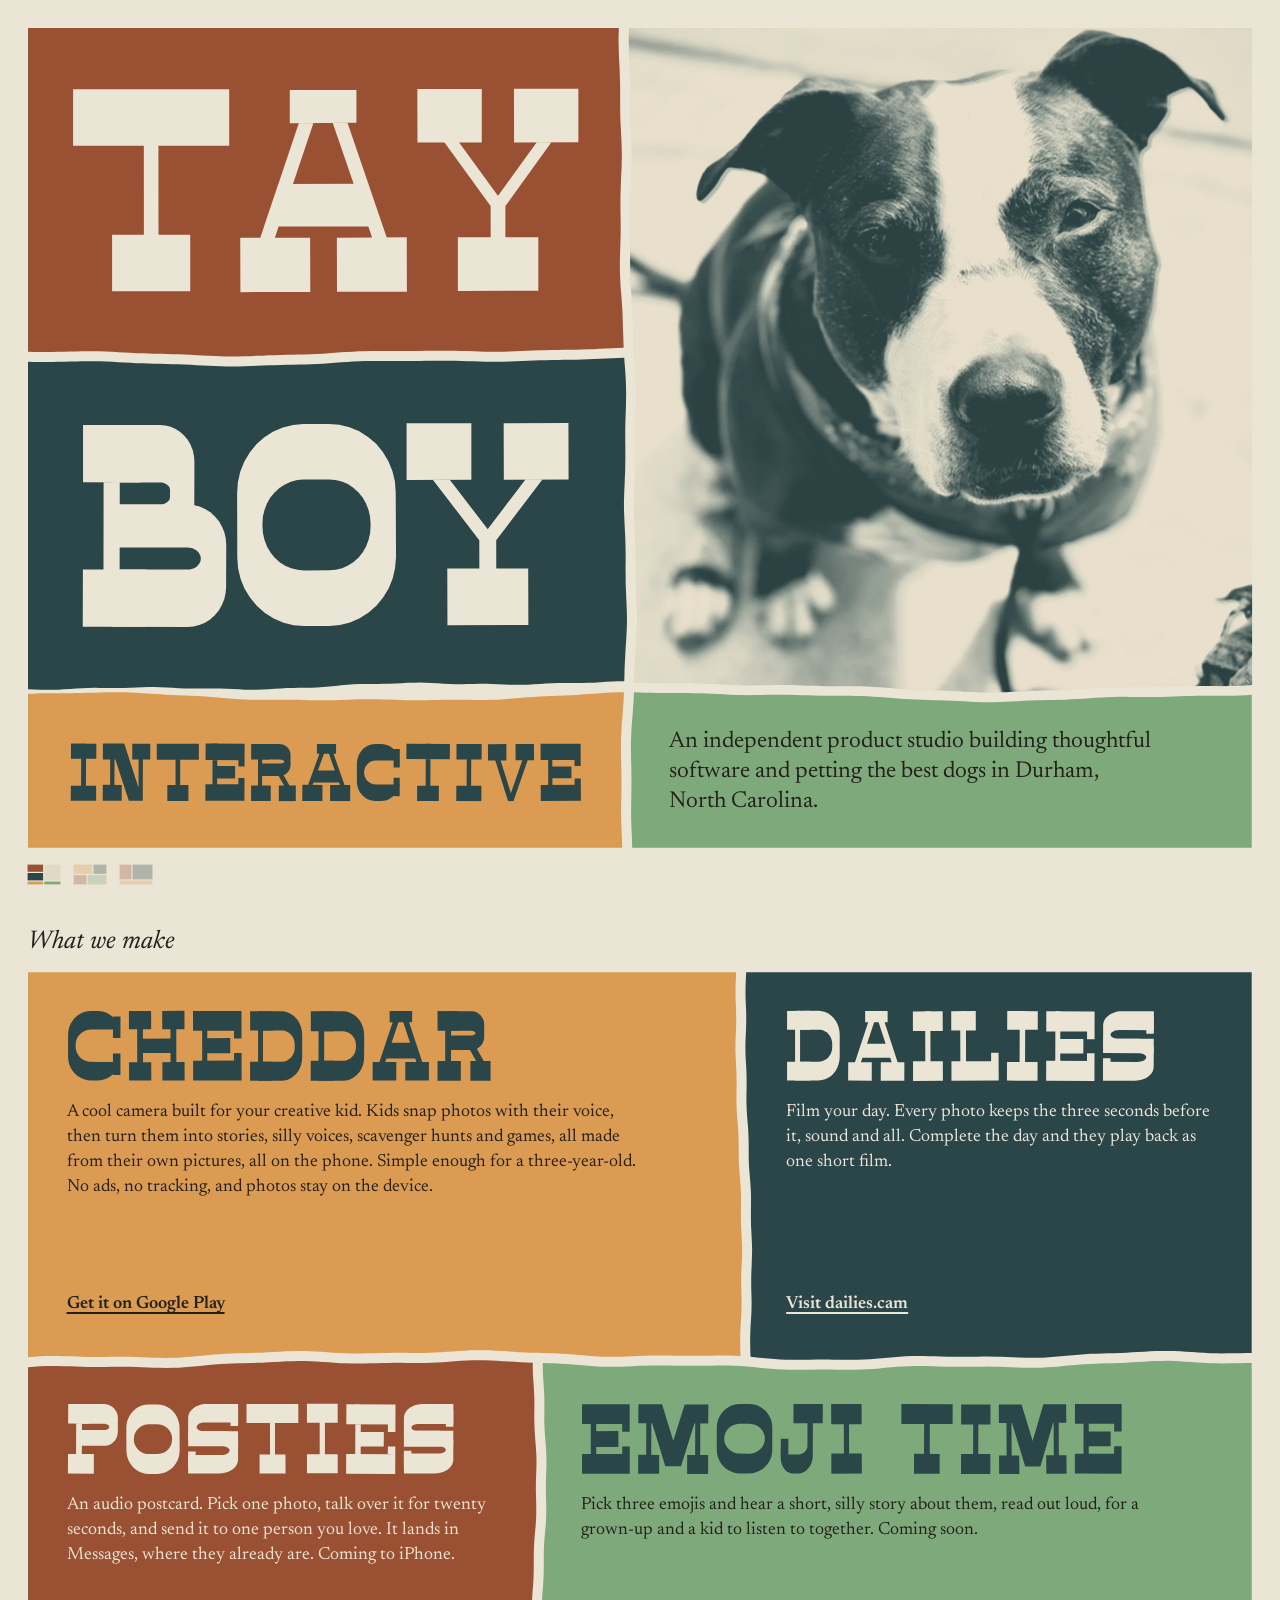
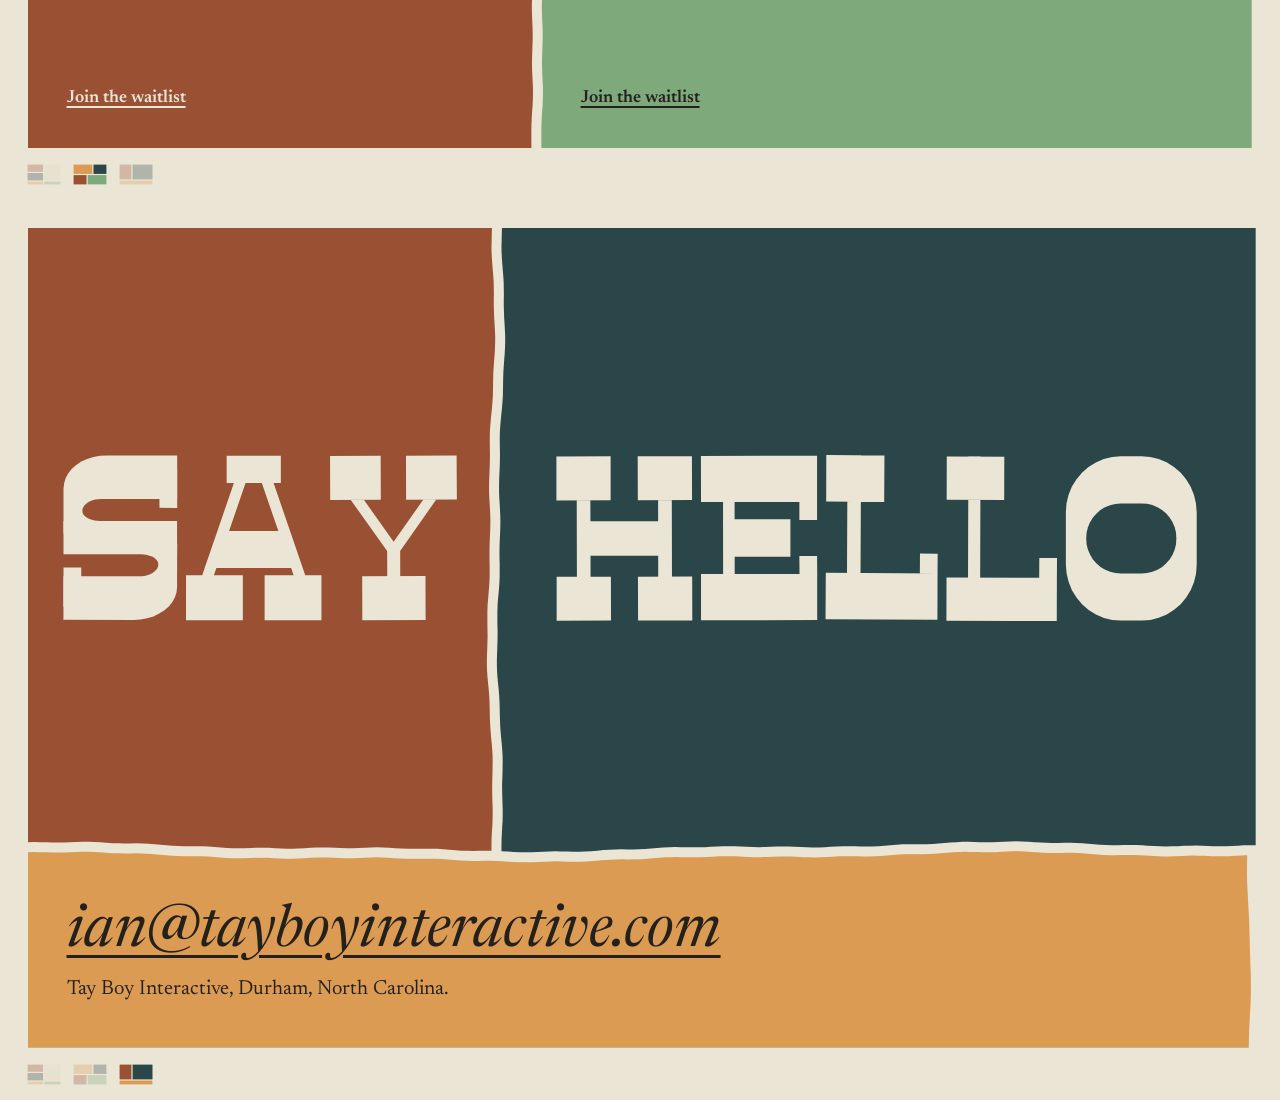
==== commit 8a090b08: "Pieces pushed home like real blocks; cuts change each visit; sheet maps A sheet rides in with its pi" ====
--- a/index.html
+++ b/index.html
@@ -133,6 +133,25 @@
   @media (min-width: 761px) and (max-height: 620px) {
     .proof { min-height: 620px; }   /* short landscape windows: keep the pieces a readable size and let the sheet scroll */
   }
+  /* ---- pieces that come together, lift, and a map of the sheets ---- */
+  @property --lift { syntax: "<length>"; inherits: true; initial-value: 0px; }
+  @property --a { syntax: "<number>"; inherits: true; initial-value: 0; }
+  /* pushed home: accelerates all the way and stops dead on contact, no settle */
+  .print { transition: --a .17s cubic-bezier(.55, 0, 1, .45); }
+  .print.loose { --a: 1; transition: none; }
+  .print .ink path { transform-box: fill-box; transform-origin: center; }
+  .print .ink path, .print .blk {
+    --t: min(1, calc(var(--a, 0) * var(--k, 1)));
+    transform: translate(calc(var(--dx, 0px) * var(--t)), calc(var(--dy, 0px) * var(--t) + var(--lift))) rotate(calc(var(--rot, 0deg) * var(--t)));
+    transition: --lift .08s linear;
+  }
+  .dots { gap: 6px; margin-left: -4px; }
+  .dots a { width: auto; height: 36px; padding: 0 3px; }
+  .dots a::before { display: none; }
+  .dots svg { display: block; width: 34px; height: 21px; opacity: .3; transition: opacity .2s; }
+  .dots a:hover svg { opacity: .65; }
+  .dots a[aria-current] svg { opacity: 1; }
+  @media (prefers-reduced-motion: reduce) { .print { --a: 0 !important; } .print .ink path, .print .blk { transition: none; } }
 
   .blk[data-ink="#24211d"] { --ink-flat: #24211d; } .blk[data-ink="#2b4649"] { --ink-flat: #2b4649; } .blk[data-ink="#7ea97b"] { --ink-flat: #7ea97b; } .blk[data-ink="#9a5133"] { --ink-flat: #9a5133; } .blk[data-ink="#dc9b52"] { --ink-flat: #dc9b52; } .blk[data-ink="#e2d9c4"] { --ink-flat: #e2d9c4; } .blk[data-ink="#ebe5d6"] { --ink-flat: #ebe5d6; } 
 </style>
@@ -189,6 +208,8 @@
 
 <script>
 (function () {
+  /* every visit saws its own cuts */
+  var VISIT = Math.floor(Math.random() * 100000);
   /* the saw: every shared edge between pieces is one wandering cut, the same line for both neighbours */
   function rng(s) { return function () { s |= 0; s = s + 0x6D2B79F5 | 0; var t = Math.imul(s ^ s >>> 15, 1 | s); t = t + Math.imul(t ^ t >>> 7, 61 | t) ^ t; return ((t ^ t >>> 14) >>> 0) / 4294967296; }; }
   function wave(s, amp) {
@@ -233,7 +254,7 @@
       var p = at(b, print), x0 = p[0], y0 = p[1], x1 = x0 + b.offsetWidth, y1 = y0 + b.offsetHeight;
       return [x0 < 1 ? 0 : x0 - gap / 2, y0 < 1 ? 0 : y0 - gap / 2, x1 > W - 1 ? W : x1 + gap / 2, y1 > H - 1 ? H : y1 + gap / 2];
     });
-    var polys = saw(cells, gap, 11 + n * 17, Math.min(5, W / 300));
+    var polys = saw(cells, gap, VISIT + 11 + n * 17, Math.min(5, W / 300));
     ink.setAttribute("viewBox", "0 0 " + W + " " + H);
     /* a re-cut (fonts arriving, a resize) reshapes the pieces in place */
     var paths = ink.querySelectorAll("path");
@@ -246,6 +267,18 @@
         img.style.clipPath = 'path("' + d(polys[i], p[0], p[1]) + '")';
       });
     });
+
+    /* before a sheet settles its pieces sit a little apart, each pushed straight out from the middle of
+       the print, like loose blocks in a frame, and barely turned; they close up together, rigid, at the end */
+    var inkPaths = ink.querySelectorAll("path");
+    blks.forEach(function (b, i) {
+      var r = rng(VISIT + n * 101 + i * 7 + 3), c = cells[i];
+      var ox = (c[0] + c[2]) / 2 / W - .5, oy = (c[1] + c[3]) / 2 / H - .5, len = Math.hypot(ox, oy) || 1, push = 6 + r() * 3;
+      var v = "--dx:" + (ox / len * push).toFixed(1) + "px;--dy:" + (oy / len * push).toFixed(1) + "px;--rot:" + ((r() - .5) * .5).toFixed(2) + "deg;--k:1";
+      v.split(";").forEach(function (kv) { var p = kv.split(":"); b.style.setProperty(p[0], p[1]); inkPaths[i].style.setProperty(p[0], p[1]); });
+    });
+    print.__cells = cells.map(function (c) { return [c[0] / W, c[1] / H, c[2] / W, c[3] / H]; });
+    print.__inks = blks.map(function (b) { return b.getAttribute("data-ink"); });
     print.classList.add("cut");
   }
   function cutAll() { prints.forEach(cut); }
@@ -267,6 +300,8 @@
       var next = proofs[i + 1];
       var c = next ? Math.max(0, Math.min(1, (vh - next.getBoundingClientRect().top) / vh)) : 0;
       p.style.setProperty("--cover", c.toFixed(3));
+      /* once the sheet being laid on has landed, its pieces are pushed home */
+      if (next && c > .97) next.querySelector(".print").classList.remove("loose");
     });
   }
   window.addEventListener("scroll", function () { if (!ticking) { ticking = true; requestAnimationFrame(cover); } }, { passive: true });
@@ -377,6 +412,44 @@
     if (window.ResizeObserver) new ResizeObserver(place).observe(photo);
   });
 
+  /* the margin maps each sheet's pieces in their inks */
+  function maps() {
+    var navs = document.querySelectorAll(".dots");
+    Array.prototype.forEach.call(navs, function (nav) {
+      Array.prototype.forEach.call(nav.querySelectorAll("a"), function (a, k) {
+        var pr = prints[k]; if (!pr || !pr.__cells) return;
+        var svg = a.querySelector("svg") || a.insertBefore(document.createElementNS("http://www.w3.org/2000/svg", "svg"), a.firstChild);
+        svg.setAttribute("viewBox", "0 0 34 21"); svg.setAttribute("aria-hidden", "true");
+        svg.innerHTML = pr.__cells.map(function (c, i) {
+          var x = c[0] * 34, y = c[1] * 21, w = (c[2] - c[0]) * 34, h = (c[3] - c[1]) * 21;
+          return '<rect x="' + (x + .6).toFixed(1) + '" y="' + (y + .6).toFixed(1) + '" width="' + Math.max(0, w - 1.2).toFixed(1) + '" height="' + Math.max(0, h - 1.2).toFixed(1) + '" fill="' + pr.__inks[i] + '"/>';
+        }).join("");
+      });
+    });
+  }
+  maps(); window.addEventListener("resize", maps);
+  if (window.ResizeObserver) new ResizeObserver(maps).observe(document.documentElement);
+
+  /* on a mouse, the piece under the pointer lifts a hair, ink and all */
+  if (window.matchMedia("(hover: hover) and (pointer: fine)").matches && !still) {
+    prints.forEach(function (pr) {
+      Array.prototype.forEach.call(pr.querySelectorAll(".blk"), function (b, i) {
+        function lift(v) { var p = pr.querySelectorAll(".ink path")[i]; b.style.setProperty("--lift", v); if (p) p.style.setProperty("--lift", v); }
+        b.addEventListener("pointerenter", function () { lift("-1.5px"); });
+        b.addEventListener("pointerleave", function () { lift("0px"); });
+        b.addEventListener("pointerdown", function () { lift("1px"); });
+        b.addEventListener("pointerup", function () { lift("-1.5px"); });
+      });
+    });
+  }
+
+  /* the later sheets wait loose until they land (any already in place are pushed home straight away),
+     and sheet one is pushed home a moment after the page opens */
+  if (!still) {
+    prints.forEach(function (pr) { pr.classList.add("loose"); });
+    cover();
+    setTimeout(function () { prints[0].classList.remove("loose"); }, 220);
+  }
 })();
 </script>
 
